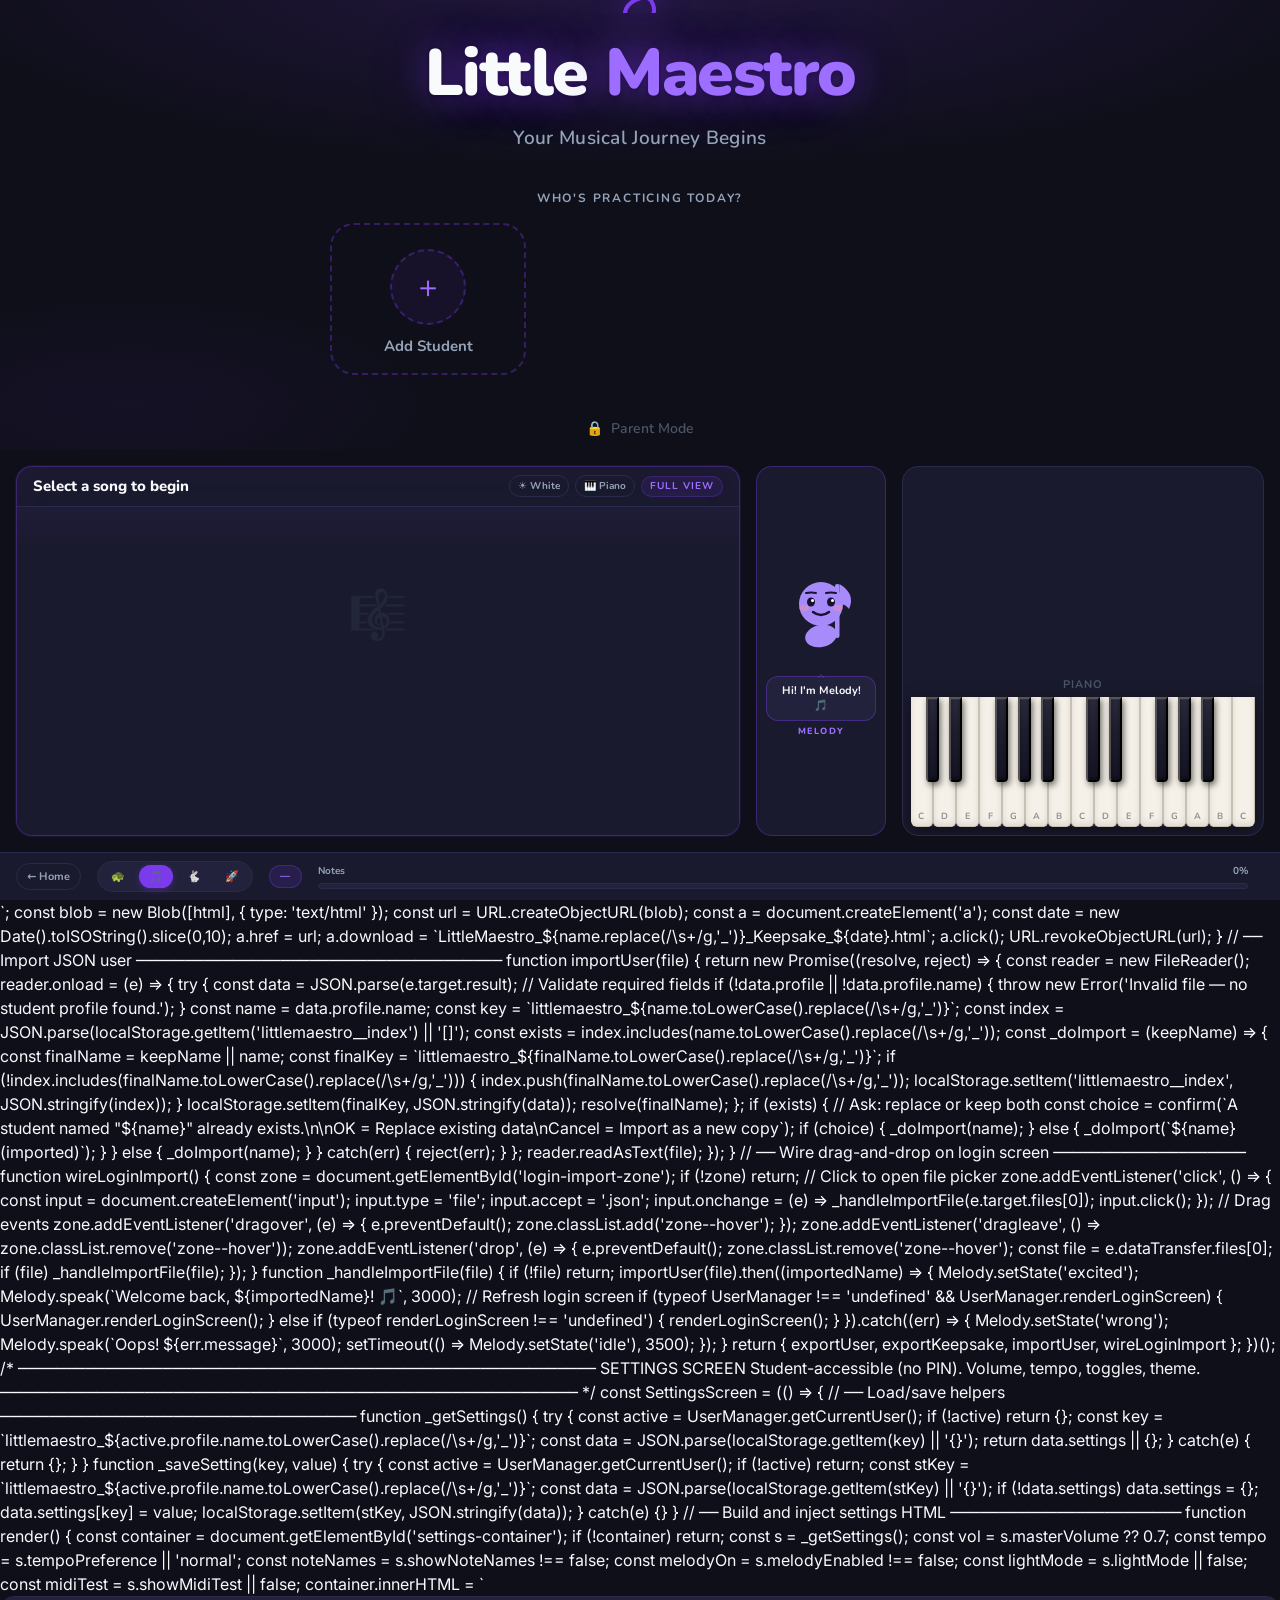
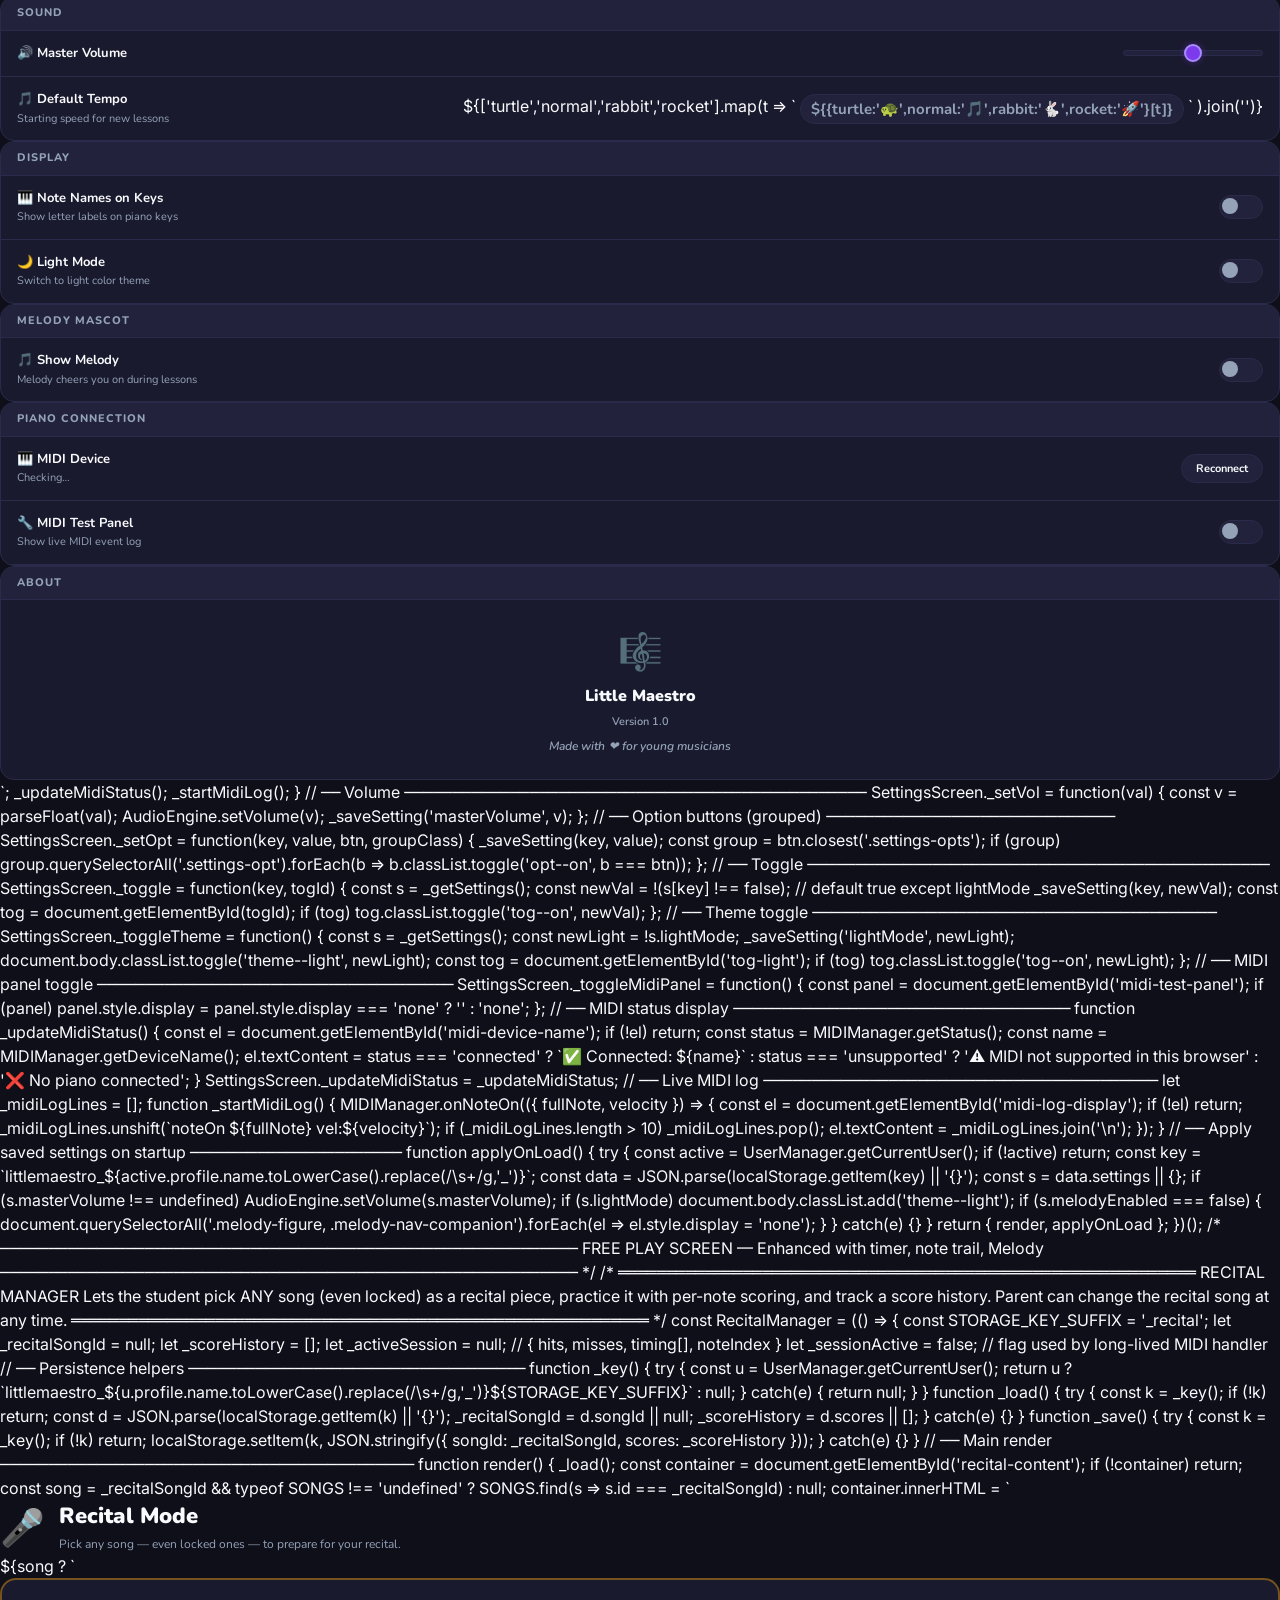
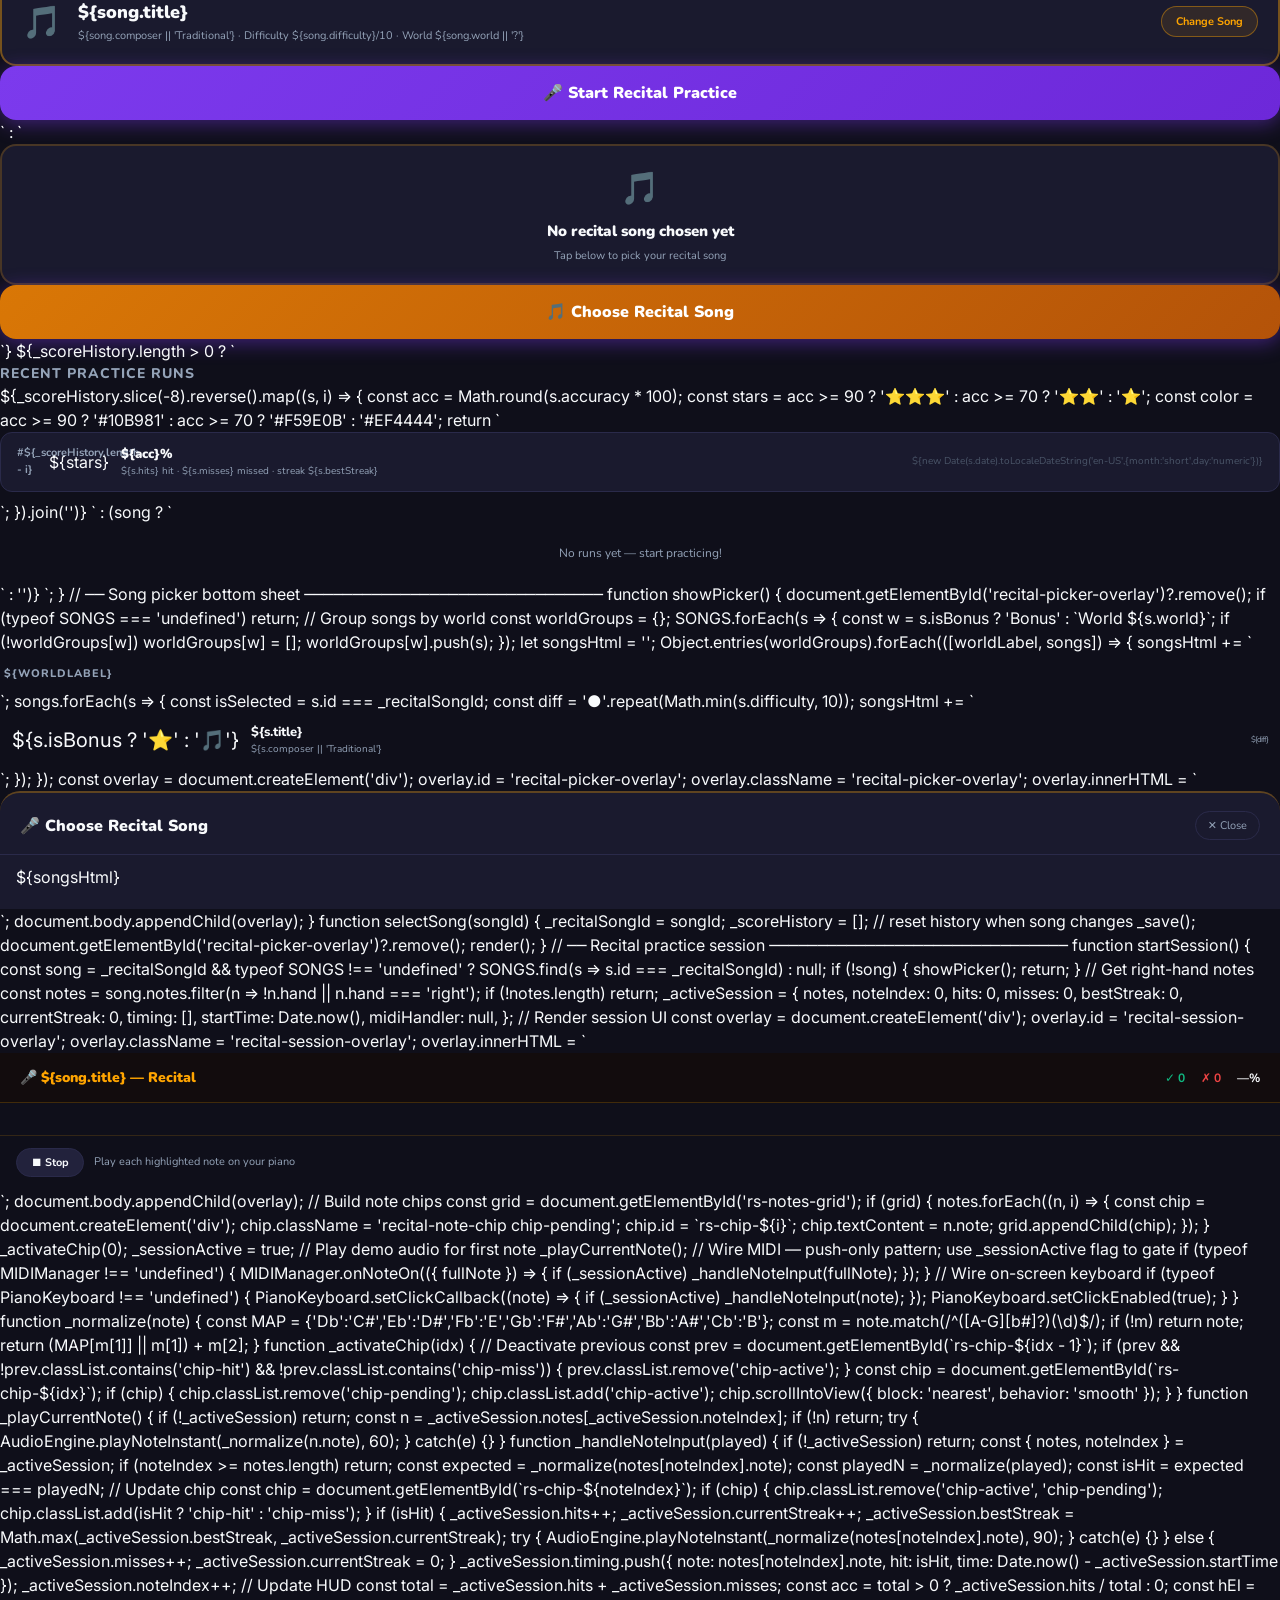
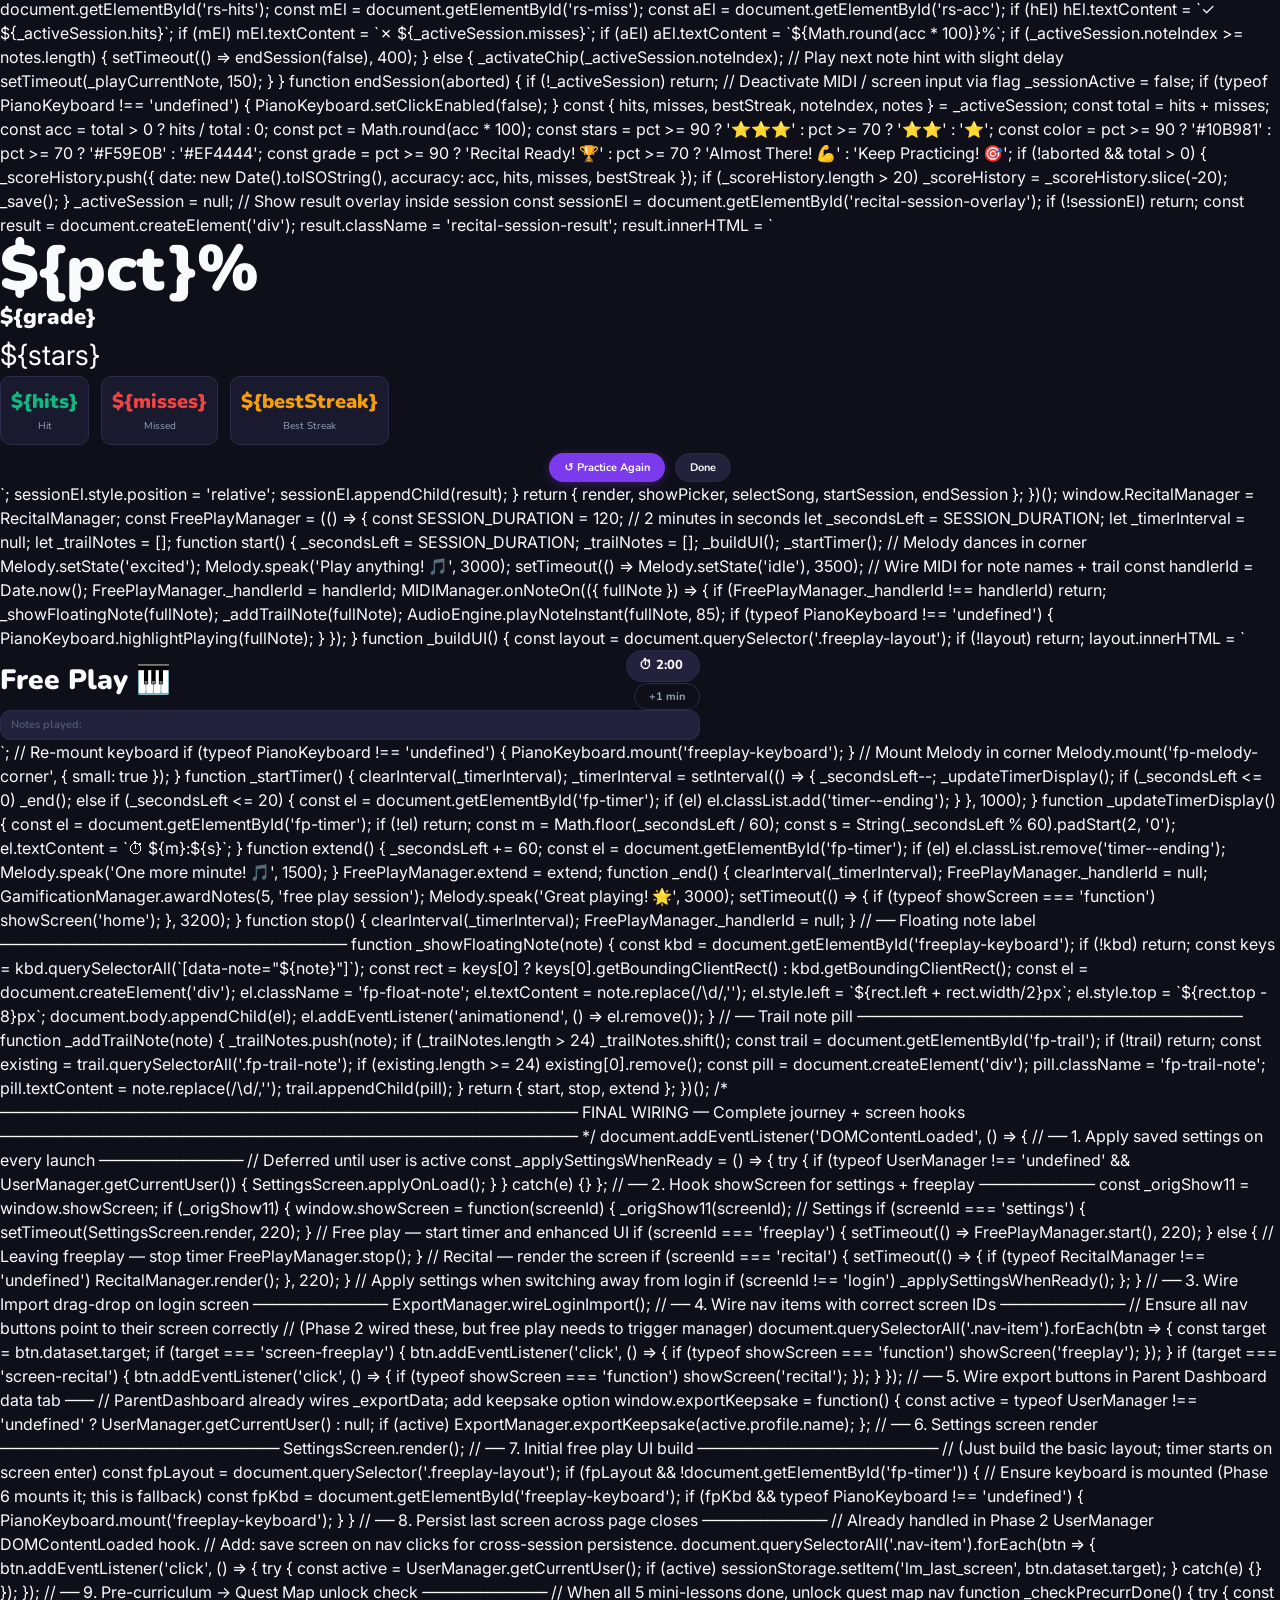
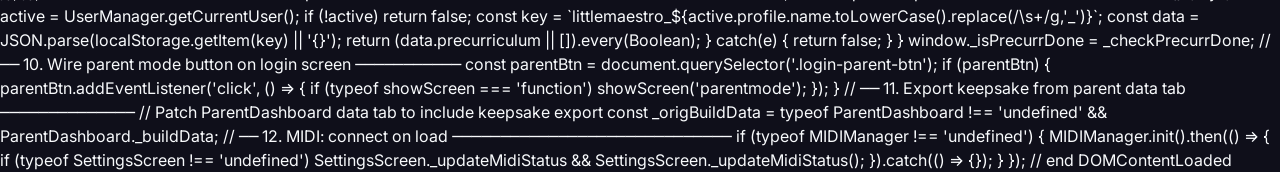
==== Little Maestro App.html @ 479bfc3f "Initial commit: original Little Maestro app" ====
<!DOCTYPE html>
<html lang="en">
<head>
  <meta charset="UTF-8" />
  <meta name="viewport" content="width=device-width, initial-scale=1.0" />
  <title>Little Maestro 🎹</title>

  <!-- PWA -->
  <link rel="manifest" href="_assets/manifest.json" />
  <meta name="theme-color" content="#8B5CF6" />
  <meta name="apple-mobile-web-app-capable" content="yes" />
  <meta name="apple-mobile-web-app-status-bar-style" content="black-translucent" />
  <meta name="apple-mobile-web-app-title" content="Little Maestro" />
  <link rel="apple-touch-icon" href="_assets/icon-192.svg" />

  <!-- Google Fonts: Nunito (headings/display) + Inter (body) -->
  <link rel="preconnect" href="https://fonts.googleapis.com">
  <link rel="preconnect" href="https://fonts.gstatic.com" crossorigin>
  <link href="https://fonts.googleapis.com/css2?family=Nunito:wght@400;600;700;800;900&family=Inter:wght@400;500;600&display=swap" rel="stylesheet">

  <style>
    /* ================================================================
       LITTLE MAESTRO — DESIGN SYSTEM
       Phase 2: Visual Foundation
       ================================================================ */


    /* ----------------------------------------------------------------
       1. CSS CUSTOM PROPERTIES
       ---------------------------------------------------------------- */
    :root {
      /* — Color Palette — */
      --color-bg:             #0F0F1A;
      --color-surface:        #1A1A2E;
      --color-surface-2:      #22223C;
      --color-border:         #2A2A4A;
      --color-border-soft:    #1E1E38;

      --color-purple:         #7C3AED;
      --color-purple-light:   #9D6EFF;
      --color-purple-dark:    #5B21B6;
      --color-purple-glow:    rgba(124, 58, 237, 0.35);
      --color-purple-subtle:  rgba(124, 58, 237, 0.12);

      --color-gold:           #F59E0B;
      --color-gold-light:     #FBBF24;
      --color-gold-glow:      rgba(245, 158, 11, 0.35);
      --color-gold-subtle:    rgba(245, 158, 11, 0.12);

      --color-green:          #10B981;
      --color-green-light:    #34D399;
      --color-green-glow:     rgba(16, 185, 129, 0.35);
      --color-green-subtle:   rgba(16, 185, 129, 0.12);

      --color-red:            #EF4444;
      --color-red-glow:       rgba(239, 68, 68, 0.30);
      --color-red-subtle:     rgba(239, 68, 68, 0.10);

      --color-text:           #F8FAFC;
      --color-text-muted:     #94A3B8;
      --color-text-dim:       #4A5568;

      /* Per-user accent — overridden via inline style on .app-shell */
      --color-user-accent:    #7C3AED;
      --color-user-glow:      rgba(124, 58, 237, 0.35);

      /* — Piano Key Colors — */
      --key-white:            #F5F0E8;
      --key-black:            #1A1A1A;
      --key-lit:              #7C3AED;
      --key-next:             #F59E0B;
      --key-correct:          #10B981;
      --key-wrong:            #EF4444;

      /* — Spacing — */
      --space-xs:  4px;
      --space-sm:  8px;
      --space-md:  16px;
      --space-lg:  24px;
      --space-xl:  48px;

      /* — Typography — */
      --font-heading: 'Nunito', 'Arial Rounded MT Bold', system-ui, sans-serif;
      --font-body:    'Inter', 'Helvetica Neue', system-ui, sans-serif;

      /* — Border Radius — */
      --radius-xs:   6px;
      --radius-sm:   12px;
      --radius-md:   16px;
      --radius-lg:   24px;
      --radius-xl:   32px;
      --radius-full: 9999px;

      /* — Transitions — */
      --t-micro:       150ms ease-out;
      --t-standard:    300ms ease-out;
      --t-celebration: 600ms ease-out;

      /* — Layout — */
      --header-h:  64px;
      --nav-h:     68px;
    }


    /* ----------------------------------------------------------------
       2. RESET + BASE STYLES
       ---------------------------------------------------------------- */
    *, *::before, *::after {
      box-sizing: border-box;
      margin: 0;
      padding: 0;
    }

    html {
      height: 100%;
      font-size: 16px;
    }

    body {
      height: 100%;
      width: 100%;
      overflow: hidden;
      background-color: var(--color-bg);
      color: var(--color-text);
      font-family: var(--font-body);
      font-size: 16px;
      line-height: 1.5;
      -webkit-font-smoothing: antialiased;
      -moz-osx-font-smoothing: grayscale;
    }

    /* Minimal custom scrollbar */
    ::-webkit-scrollbar { width: 5px; height: 5px; }
    ::-webkit-scrollbar-track { background: transparent; }
    ::-webkit-scrollbar-thumb {
      background: var(--color-border);
      border-radius: var(--radius-full);
    }
    ::-webkit-scrollbar-thumb:hover { background: var(--color-purple); }


    /* ----------------------------------------------------------------
       3. TYPOGRAPHY HELPERS
       ---------------------------------------------------------------- */
    .t-heading {
      font-family: var(--font-heading);
      font-weight: 800;
      line-height: 1.2;
    }
    .t-label {
      font-family: var(--font-heading);
      font-weight: 700;
      font-size: 13px;
      text-transform: uppercase;
      letter-spacing: 1.4px;
      color: var(--color-text-muted);
    }
    .t-muted { color: var(--color-text-muted); }


    /* ----------------------------------------------------------------
       4. SURFACE / CARD COMPONENTS
       ---------------------------------------------------------------- */
    .card {
      background: var(--color-surface);
      border: 1px solid var(--color-border);
      border-radius: var(--radius-md);
      padding: var(--space-lg);
      transition:
        border-color var(--t-standard),
        box-shadow var(--t-standard);
    }
    .card:hover {
      border-color: var(--color-purple);
      box-shadow: 0 0 0 1px var(--color-purple), 0 8px 32px rgba(0,0,0,0.4);
    }

    .surface-2 { background: var(--color-surface-2); }

    .divider {
      height: 1px;
      background: var(--color-border);
      border: none;
      margin: var(--space-lg) 0;
    }


    /* ----------------------------------------------------------------
       5. BUTTON COMPONENTS
       ---------------------------------------------------------------- */
    .btn {
      display: inline-flex;
      align-items: center;
      justify-content: center;
      gap: var(--space-sm);
      font-family: var(--font-heading);
      font-weight: 700;
      font-size: 16px;
      line-height: 1;
      border: none;
      border-radius: var(--radius-full);
      cursor: pointer;
      padding: 13px 28px;
      text-decoration: none;
      white-space: nowrap;
      user-select: none;
      position: relative;
      overflow: hidden;
      transition:
        transform var(--t-micro),
        box-shadow var(--t-standard),
        background var(--t-micro),
        color var(--t-micro),
        border-color var(--t-micro);
    }
    .btn:active { transform: scale(0.97) translateY(1px); }
    .btn:focus-visible {
      outline: 2px solid var(--color-purple-light);
      outline-offset: 3px;
    }

    /* Primary — purple fill */
    .btn-primary {
      background: var(--color-purple);
      color: #fff;
      box-shadow: 0 4px 16px var(--color-purple-glow);
    }
    .btn-primary:hover {
      background: var(--color-purple-light);
      box-shadow: 0 6px 24px var(--color-purple-glow);
      transform: translateY(-1px);
    }

    /* Secondary — dark surface with border */
    .btn-secondary {
      background: var(--color-surface-2);
      color: var(--color-text);
      border: 1px solid var(--color-border);
    }
    .btn-secondary:hover {
      border-color: var(--color-purple);
      background: var(--color-purple-subtle);
      transform: translateY(-1px);
    }

    /* Ghost — transparent */
    .btn-ghost {
      background: transparent;
      color: var(--color-text-muted);
    }
    .btn-ghost:hover {
      color: var(--color-text);
      background: rgba(255,255,255,0.05);
    }

    /* Gold — achievement / next-step */
    .btn-gold {
      background: var(--color-gold);
      color: #1A1005;
      box-shadow: 0 4px 16px var(--color-gold-glow);
      font-size: 17px;
    }
    .btn-gold:hover {
      background: var(--color-gold-light);
      box-shadow: 0 6px 24px var(--color-gold-glow);
      transform: translateY(-1px);
    }

    /* Green — success / confirm */
    .btn-green {
      background: var(--color-green);
      color: #062B1E;
      box-shadow: 0 4px 16px var(--color-green-glow);
    }
    .btn-green:hover {
      background: var(--color-green-light);
      box-shadow: 0 6px 24px var(--color-green-glow);
      transform: translateY(-1px);
    }

    /* Size variants */
    .btn-xl  { font-size: 19px; padding: 18px 40px; }
    .btn-lg  { font-size: 17px; padding: 15px 34px; }
    .btn-sm  { font-size: 13px; padding: 8px 18px; }
    .btn-xs  { font-size: 12px; padding: 5px 12px; }
    .btn-icon { padding: 10px; border-radius: var(--radius-sm); }


    /* ----------------------------------------------------------------
       6. BADGE / TAG
       ---------------------------------------------------------------- */
    .badge {
      display: inline-flex;
      align-items: center;
      gap: 4px;
      padding: 3px 10px;
      border-radius: var(--radius-full);
      font-family: var(--font-heading);
      font-weight: 700;
      font-size: 12px;
    }
    .badge-purple {
      background: var(--color-purple-subtle);
      color: var(--color-purple-light);
      border: 1px solid rgba(124,58,237,0.25);
    }
    .badge-gold {
      background: var(--color-gold-subtle);
      color: var(--color-gold);
      border: 1px solid rgba(245,158,11,0.25);
    }
    .badge-green {
      background: var(--color-green-subtle);
      color: var(--color-green);
      border: 1px solid rgba(16,185,129,0.25);
    }
    .badge-red {
      background: var(--color-red-subtle);
      color: var(--color-red);
      border: 1px solid rgba(239,68,68,0.2);
    }


    /* ----------------------------------------------------------------
       7. PROGRESS BAR
       ---------------------------------------------------------------- */
    .progress-bar {
      height: 8px;
      background: var(--color-border);
      border-radius: var(--radius-full);
      overflow: hidden;
    }
    .progress-bar-fill {
      height: 100%;
      background: linear-gradient(90deg, var(--color-purple), var(--color-purple-light));
      border-radius: var(--radius-full);
      transition: width var(--t-standard);
    }
    .progress-bar-gold .progress-bar-fill {
      background: linear-gradient(90deg, var(--color-gold), var(--color-gold-light));
    }


    /* ----------------------------------------------------------------
       8. STAR RATING
       ---------------------------------------------------------------- */
    .stars {
      display: flex;
      gap: 3px;
      font-size: 18px;
      line-height: 1;
    }
    .star-filled { color: var(--color-gold); }
    .star-empty  { color: var(--color-border); }


    /* ----------------------------------------------------------------
       9. ANIMATION KEYFRAMES
       ---------------------------------------------------------------- */

    /* Pulse — gentle scale pulse for next-note highlight (gold) */
    @keyframes pulse {
      0%, 100% { transform: scale(1);    opacity: 1; }
      50%       { transform: scale(1.07); opacity: 0.85; }
    }
    .anim-pulse { animation: pulse 1.6s ease-in-out infinite; }

    /* Bounce — key press / correct response */
    @keyframes bounce {
      0%   { transform: scale(1)    translateY(0); }
      30%  { transform: scale(0.96) translateY(2px); }
      60%  { transform: scale(1.05) translateY(-4px); }
      80%  { transform: scale(0.99) translateY(1px); }
      100% { transform: scale(1)    translateY(0); }
    }
    .anim-bounce { animation: bounce 350ms ease-out forwards; }

    /* Flash Green — correct note */
    @keyframes flash-green {
      0%   {
        background-color: inherit;
        box-shadow: none;
        transform: scale(1);
      }
      20%  {
        background-color: var(--color-green);
        box-shadow: 0 0 18px var(--color-green-glow), 0 0 36px var(--color-green-glow);
        transform: scale(1.09);
      }
      100% {
        background-color: inherit;
        box-shadow: none;
        transform: scale(1);
      }
    }
    .anim-flash-green { animation: flash-green 500ms ease-out forwards; }

    /* Flash Red — wrong note (brief, soft — never harsh) */
    @keyframes flash-red {
      0%   { background-color: inherit; box-shadow: none; }
      20%  {
        background-color: rgba(239, 68, 68, 0.55);
        box-shadow: 0 0 12px var(--color-red-glow);
      }
      100% { background-color: inherit; box-shadow: none; }
    }
    .anim-flash-red { animation: flash-red 420ms ease-out forwards; }

    /* Confetti — CSS-only celebration burst */
    @keyframes confetti-fall {
      0%   { transform: translateY(-24px) rotate(0deg)   scale(1);   opacity: 1; }
      80%  { opacity: 1; }
      100% { transform: translateY(110vh) rotate(780deg) scale(0.4); opacity: 0; }
    }
    @keyframes confetti-sway {
      0%, 100% { margin-left: 0; }
      25%       { margin-left:  50px; }
      75%       { margin-left: -50px; }
    }
    .confetti-piece {
      position: fixed;
      top: -24px;
      width: 10px;
      height: 10px;
      border-radius: 3px;
      pointer-events: none;
      z-index: 9999;
      animation:
        confetti-fall var(--fall-dur, 1.4s) ease-in var(--fall-delay, 0s) forwards,
        confetti-sway var(--sway-dur, 0.9s) ease-in-out var(--fall-delay, 0s) infinite;
    }

    /* Float — Melody mascot gentle idle bob */
    @keyframes float {
      0%, 100% { transform: translateY(0px) rotate(-1.5deg); }
      50%       { transform: translateY(-14px) rotate(1.5deg); }
    }
    .anim-float { animation: float 3.2s ease-in-out infinite; }

    /* Spin — Melody celebrating */
    @keyframes spin {
      0%   { transform: rotate(0deg)   scale(1); }
      30%  { transform: rotate(200deg) scale(1.18); }
      70%  { transform: rotate(540deg) scale(1.18); }
      100% { transform: rotate(720deg) scale(1); }
    }
    .anim-spin { animation: spin 650ms ease-in-out forwards; }

    /* Fade In — screen / element entrance */
    @keyframes fade-in {
      from { opacity: 0; transform: translateY(10px); }
      to   { opacity: 1; transform: translateY(0); }
    }
    .anim-fade-in { animation: fade-in 320ms ease-out forwards; }

    /* Pop — button / reward emphasis */
    @keyframes pop {
      0%   { transform: scale(1); }
      40%  { transform: scale(1.15); }
      100% { transform: scale(1); }
    }
    .anim-pop { animation: pop 250ms ease-out forwards; }

    /* Shimmer — loading skeleton */
    @keyframes shimmer {
      0%   { background-position: -600px 0; }
      100% { background-position:  600px 0; }
    }
    .shimmer {
      background: linear-gradient(
        90deg,
        var(--color-surface)   25%,
        var(--color-surface-2) 50%,
        var(--color-surface)   75%
      );
      background-size: 1200px 100%;
      animation: shimmer 1.8s infinite;
    }

    /* Glow pulse — for accent highlights */
    @keyframes glow-pulse {
      0%, 100% { box-shadow: 0 0 8px  var(--color-purple-glow); }
      50%       { box-shadow: 0 0 24px var(--color-purple-glow), 0 0 48px var(--color-purple-glow); }
    }
    .anim-glow { animation: glow-pulse 2s ease-in-out infinite; }


    /* ----------------------------------------------------------------
       10. APP LAYOUT SCAFFOLDING
       ---------------------------------------------------------------- */
    #app {
      width: 100%;
      height: 100%;
      display: flex;
      flex-direction: column;
      position: relative;
      overflow: hidden;
    }

    /* Screen base — all screens use flex column */
    .screen {
      flex: 1;
      overflow: hidden;
      display: none;
      flex-direction: column;
      min-height: 0;
    }
    .screen.active { display: flex; }

    /* General scrollable content area between header+nav */
    .screen-content {
      flex: 1;
      overflow-y: auto;
      overflow-x: hidden;
      padding: var(--space-lg);
      min-height: 0;
    }


    /* ----------------------------------------------------------------
       11. GLOBAL HEADER
       ---------------------------------------------------------------- */
    #global-header {
      height: var(--header-h);
      flex-shrink: 0;
      background: var(--color-surface);
      border-bottom: 1px solid var(--color-border);
      display: flex;
      align-items: center;
      justify-content: space-between;
      padding: 0 var(--space-lg);
      z-index: 100;
    }

    /* Left — compact logo */
    .hdr-logo {
      display: flex;
      align-items: center;
      gap: var(--space-sm);
      text-decoration: none;
    }
    .hdr-logo-icon { font-size: 22px; }
    .hdr-logo-text {
      font-family: var(--font-heading);
      font-weight: 800;
      font-size: 17px;
      color: var(--color-purple-light);
      letter-spacing: -0.3px;
    }

    /* Center — student identity */
    .hdr-student {
      display: flex;
      align-items: center;
      gap: var(--space-sm);
      position: absolute;
      left: 50%;
      transform: translateX(-50%);
    }
    .hdr-avatar {
      width: 34px;
      height: 34px;
      border-radius: var(--radius-full);
      background: var(--color-surface-2);
      border: 2.5px solid var(--color-user-accent);
      display: flex;
      align-items: center;
      justify-content: center;
      font-size: 17px;
      flex-shrink: 0;
    }
    .hdr-student-name {
      font-family: var(--font-heading);
      font-weight: 700;
      font-size: 16px;
      color: var(--color-text);
    }

    /* Right — stats + lock */
    .hdr-right {
      display: flex;
      align-items: center;
      gap: var(--space-md);
    }
    .hdr-stat {
      display: flex;
      align-items: center;
      gap: 5px;
      font-family: var(--font-heading);
      font-weight: 800;
      font-size: 15px;
    }
    .hdr-stat.streak { color: #FF9500; }
    .hdr-stat.notes  { color: var(--color-purple-light); }

    .hdr-lock-btn {
      background: none;
      border: 1px solid var(--color-border);
      border-radius: var(--radius-xs);
      color: var(--color-text-muted);
      cursor: pointer;
      padding: 6px 10px;
      font-size: 15px;
      line-height: 1;
      transition: border-color var(--t-micro), color var(--t-micro), background var(--t-micro);
    }
    .hdr-lock-btn:hover {
      border-color: var(--color-purple);
      color: var(--color-purple-light);
      background: var(--color-purple-subtle);
    }


    /* ----------------------------------------------------------------
       12. BOTTOM NAVIGATION
       ---------------------------------------------------------------- */
    #bottom-nav {
      height: var(--nav-h);
      flex-shrink: 0;
      background: var(--color-surface);
      border-top: 1px solid var(--color-border);
      display: flex;
      align-items: center;
      justify-content: space-around;
      padding: 6px var(--space-xl);
      z-index: 100;
    }

    .nav-item {
      display: flex;
      flex-direction: column;
      align-items: center;
      gap: 3px;
      padding: 7px 18px;
      border-radius: var(--radius-md);
      cursor: pointer;
      background: none;
      border: none;
      min-width: 70px;
      transition: background var(--t-micro);
    }
    .nav-icon {
      font-size: 22px;
      line-height: 1;
      transition: transform var(--t-micro);
    }
    .nav-label {
      font-family: var(--font-heading);
      font-weight: 700;
      font-size: 11px;
      color: var(--color-text-muted);
      transition: color var(--t-micro);
    }

    /* Active nav state */
    .nav-item.active {
      background: rgba(124, 58, 237, 0.14);
    }
    .nav-item.active .nav-label {
      color: var(--color-purple-light);
    }
    .nav-item.active .nav-icon {
      transform: scale(1.12);
    }
    .nav-item:not(.active):hover {
      background: rgba(255,255,255,0.04);
    }
    .nav-item:not(.active):hover .nav-label {
      color: var(--color-text);
    }


    /* ----------------------------------------------------------------
       13. HEADER + NAV VISIBILITY
       Phase 2: Hidden; JS will show when student is selected.
       ---------------------------------------------------------------- */
    #global-header { display: none; }
    #bottom-nav    { display: none; }


    /* ----------------------------------------------------------------
       14. LOGIN SCREEN
       ---------------------------------------------------------------- */
    #screen-login {
      display: flex;          /* Visible at Phase 2 */
      flex-direction: column;
      background:
        radial-gradient(ellipse 80% 60% at 50% -5%, rgba(124, 58, 237, 0.18) 0%, transparent 70%),
        radial-gradient(ellipse 40% 40% at 10% 90%, rgba(124, 58, 237, 0.06) 0%, transparent 60%),
        var(--color-bg);
      overflow-y: auto;
    }

    .login-wrap {
      display: flex;
      flex-direction: column;
      align-items: center;
      justify-content: center;
      min-height: 100%;
      padding: var(--space-xl) var(--space-lg);
      gap: 36px;
      animation: fade-in 400ms ease-out;
    }

    /* — Hero block — */
    .login-hero {
      display: flex;
      flex-direction: column;
      align-items: center;
      gap: var(--space-md);
      text-align: center;
    }

    /* Treble clef SVG container */
    .clef-wrap {
      margin-bottom: 4px;
      filter:
        drop-shadow(0 0 16px rgba(124, 58, 237, 0.80))
        drop-shadow(0 0 48px rgba(124, 58, 237, 0.35));
      animation: float 3.5s ease-in-out infinite;
    }

    /* App title */
    .login-title {
      font-family: var(--font-heading);
      font-weight: 900;
      font-size: clamp(42px, 6vw, 66px);
      letter-spacing: -1.5px;
      line-height: 1.05;
      color: var(--color-text);
      text-shadow:
        0 0 32px rgba(124, 58, 237, 0.55),
        0 0 64px rgba(124, 58, 237, 0.25),
        0 2px 6px rgba(0, 0, 0, 0.6);
    }
    .login-title .accent { color: var(--color-purple-light); }

    .login-subtitle {
      font-family: var(--font-heading);
      font-weight: 600;
      font-size: clamp(15px, 2vw, 19px);
      color: var(--color-text-muted);
      letter-spacing: 0.3px;
    }

    /* — Student selector section — */
    .login-students {
      width: 100%;
      max-width: 620px;
      display: flex;
      flex-direction: column;
      align-items: center;
      gap: var(--space-md);
    }

    .login-students-label {
      font-family: var(--font-heading);
      font-weight: 700;
      font-size: 12px;
      text-transform: uppercase;
      letter-spacing: 1.8px;
      color: var(--color-text-muted);
    }

    /* Avatar grid: 3 columns */
    .avatar-grid {
      display: grid;
      grid-template-columns: repeat(3, 1fr);
      gap: var(--space-md);
      width: 100%;
    }

    /* Base avatar card */
    .avatar-card {
      display: flex;
      flex-direction: column;
      align-items: center;
      gap: 10px;
      padding: var(--space-lg) var(--space-md) var(--space-md);
      background: var(--color-surface);
      border: 2px solid var(--color-border);
      border-radius: var(--radius-lg);
      cursor: pointer;
      position: relative;
      overflow: hidden;
      transition:
        transform var(--t-standard),
        border-color var(--t-standard),
        box-shadow var(--t-standard);
      text-align: center;
    }

    /* Radial shimmer on hover */
    .avatar-card::before {
      content: '';
      position: absolute;
      inset: 0;
      background: radial-gradient(ellipse 80% 60% at 50% 0%, var(--card-glow, rgba(124,58,237,0.1)) 0%, transparent 70%);
      opacity: 0;
      transition: opacity var(--t-standard);
      pointer-events: none;
    }

    .avatar-card:hover {
      transform: translateY(-5px) scale(1.025);
      border-color: var(--card-color, var(--color-purple));
      box-shadow:
        0 16px 40px rgba(0,0,0,0.4),
        0 0 0 1px var(--card-color, var(--color-purple)),
        0 0 24px var(--card-glow, var(--color-purple-glow));
    }
    .avatar-card:hover::before { opacity: 1; }
    .avatar-card:active { transform: translateY(-1px) scale(0.99); }

    /* Avatar circle */
    .ava-circle {
      width: 76px;
      height: 76px;
      border-radius: var(--radius-full);
      background: var(--color-surface-2);
      border: 3px solid var(--card-color, var(--color-border));
      display: flex;
      align-items: center;
      justify-content: center;
      font-size: 34px;
      flex-shrink: 0;
      transition: box-shadow var(--t-standard), border-color var(--t-standard);
    }
    .avatar-card:hover .ava-circle {
      box-shadow: 0 0 0 5px var(--card-glow, var(--color-purple-glow));
    }

    .ava-name {
      font-family: var(--font-heading);
      font-weight: 800;
      font-size: 17px;
      color: var(--color-text);
      line-height: 1;
    }
    .ava-progress {
      font-family: var(--font-body);
      font-size: 12px;
      color: var(--color-text-muted);
      line-height: 1;
    }

    /* Color accent bar — bottom of card */
    .ava-accent-bar {
      position: absolute;
      bottom: 0;
      left: 0;
      right: 0;
      height: 4px;
      background: var(--card-color, var(--color-purple));
      border-radius: 0 0 calc(var(--radius-lg) - 2px) calc(var(--radius-lg) - 2px);
      opacity: 0.5;
      transition: opacity var(--t-standard);
    }
    .avatar-card:hover .ava-accent-bar { opacity: 1; }

    /* ★ Small star indicators on card */
    .ava-stars {
      display: flex;
      gap: 2px;
      font-size: 11px;
    }
    .ava-stars .s-on  { color: var(--color-gold); }
    .ava-stars .s-off { color: var(--color-border); }

    /* — Add Student card — */
    .avatar-card.add-card {
      border: 2px dashed rgba(124, 58, 237, 0.35);
      background: transparent;
      --card-glow: rgba(124,58,237,0.15);
    }
    .avatar-card.add-card:hover {
      border-style: solid;
      border-color: var(--color-purple);
    }

    .add-circle {
      width: 76px;
      height: 76px;
      border-radius: var(--radius-full);
      background: rgba(124, 58, 237, 0.08);
      border: 2px dashed rgba(124, 58, 237, 0.35);
      display: flex;
      align-items: center;
      justify-content: center;
      font-size: 30px;
      color: var(--color-purple-light);
      transition: background var(--t-standard), border-color var(--t-standard);
    }
    .avatar-card.add-card:hover .add-circle {
      background: rgba(124, 58, 237, 0.15);
      border-color: var(--color-purple);
    }

    .add-label {
      font-family: var(--font-heading);
      font-weight: 700;
      font-size: 15px;
      color: var(--color-text-muted);
      transition: color var(--t-micro);
    }
    .avatar-card.add-card:hover .add-label {
      color: var(--color-purple-light);
    }

    /* — Parent mode link — */
    .login-parent-btn {
      display: flex;
      align-items: center;
      gap: var(--space-xs);
      padding: var(--space-sm) var(--space-md);
      border-radius: var(--radius-sm);
      background: none;
      border: none;
      font-family: var(--font-heading);
      font-weight: 600;
      font-size: 14px;
      color: var(--color-text-dim);
      cursor: pointer;
      transition: color var(--t-micro), background var(--t-micro);
    }
    .login-parent-btn:hover {
      color: var(--color-text-muted);
      background: rgba(255,255,255,0.04);
    }


    /* ----------------------------------------------------------------
       15. PLACEHOLDER SCREEN STYLES
       (Phases 6–11 will replace with real content)
       ---------------------------------------------------------------- */
    .placeholder-fill {
      flex: 1;
      display: flex;
      align-items: center;
      justify-content: center;
      flex-direction: column;
      gap: var(--space-lg);
      padding: var(--space-xl);
    }
    .ph-icon  { font-size: 68px; opacity: 0.25; line-height: 1; }
    .ph-title {
      font-family: var(--font-heading);
      font-weight: 800;
      font-size: 26px;
      color: var(--color-text-muted);
    }
    .ph-desc  {
      font-size: 14px;
      color: var(--color-text-dim);
      text-align: center;
      max-width: 340px;
    }
    .ph-badge {
      background: var(--color-surface);
      border: 1px solid var(--color-border);
      border-radius: var(--radius-sm);
      padding: 6px 14px;
      font-family: var(--font-heading);
      font-size: 12px;
      font-weight: 700;
      color: var(--color-text-dim);
      letter-spacing: 0.5px;
    }

    /* Lesson screen — 3-column layout (overridden in Phase 7 CSS below) */
    /* #screen-lesson .screen-content — see Phase 7 section */
    .lesson-panel-ph {
      background: var(--color-surface);
      border: 1px solid var(--color-border);
      border-radius: var(--radius-md);
      display: flex;
      flex-direction: column;
      align-items: center;
      justify-content: center;
      gap: var(--space-md);
      min-height: 280px;
      color: var(--color-text-dim);
      font-family: var(--font-heading);
      font-weight: 700;
      font-size: 13px;
      text-align: center;
      padding: var(--space-lg);
    }
    .lesson-panel-ph .ph-icon { font-size: 44px; }


    /* ================================================================
       PHASE 4 — MIDI STATUS PILL + MODAL + TEST PANEL
       ================================================================ */

    /* Connection status pill */
    .midi-pill {
      display: inline-flex;
      align-items: center;
      gap: 5px;
      padding: 5px 12px;
      border-radius: var(--radius-full);
      font-family: var(--font-heading);
      font-weight: 700;
      font-size: 12px;
      white-space: nowrap;
      border: 1px solid transparent;
      cursor: pointer;
      transition:
        background var(--t-micro),
        border-color var(--t-micro),
        color var(--t-micro),
        box-shadow var(--t-micro);
      user-select: none;
    }

    /* Connected — green */
    .midi-pill--connected {
      background: var(--color-green-subtle);
      color: var(--color-green);
      border-color: rgba(16, 185, 129, 0.25);
      cursor: default;
    }
    .midi-pill--connected:hover {
      box-shadow: 0 0 0 2px var(--color-green-glow);
    }

    /* Disconnected — amber */
    .midi-pill--disconnected {
      background: rgba(245, 158, 11, 0.10);
      color: var(--color-gold);
      border-color: rgba(245, 158, 11, 0.25);
    }
    .midi-pill--disconnected:hover {
      background: rgba(245, 158, 11, 0.18);
      box-shadow: 0 0 0 2px var(--color-gold-glow);
    }

    /* Unsupported — blue info */
    .midi-pill--info {
      background: rgba(14, 165, 233, 0.10);
      color: #38BDF8;
      border-color: rgba(14, 165, 233, 0.25);
    }
    .midi-pill--info:hover {
      background: rgba(14, 165, 233, 0.18);
    }

    /* Permission denied — red-ish */
    .midi-pill--warn {
      background: var(--color-red-subtle);
      color: var(--color-red);
      border-color: rgba(239, 68, 68, 0.2);
    }
    .midi-pill--warn:hover {
      background: rgba(239, 68, 68, 0.15);
    }

    /* ── Connection modal overlay ── */
    .midi-modal-overlay {
      position: fixed;
      inset: 0;
      background: rgba(0, 0, 0, 0.72);
      backdrop-filter: blur(4px);
      z-index: 9000;
      display: flex;
      align-items: center;
      justify-content: center;
      padding: var(--space-lg);
      opacity: 0;
      pointer-events: none;
      transition: opacity var(--t-standard);
    }
    .midi-modal-overlay.midi-modal--visible {
      opacity: 1;
      pointer-events: all;
    }

    .midi-modal-card {
      background: var(--color-surface);
      border: 1px solid var(--color-border);
      border-radius: var(--radius-xl);
      padding: var(--space-xl) var(--space-xl);
      max-width: 520px;
      width: 100%;
      box-shadow: 0 24px 64px rgba(0,0,0,0.5), 0 0 0 1px rgba(124,58,237,0.15);
      transform: translateY(12px);
      transition: transform var(--t-standard);
      position: relative;
    }
    .midi-modal-overlay.midi-modal--visible .midi-modal-card {
      transform: translateY(0);
    }

    .midi-modal-header {
      display: flex;
      align-items: center;
      justify-content: space-between;
      margin-bottom: var(--space-lg);
    }
    .midi-modal-title {
      font-family: var(--font-heading);
      font-weight: 800;
      font-size: 22px;
      color: var(--color-text);
    }
    .midi-modal-close {
      background: none;
      border: 1px solid var(--color-border);
      border-radius: var(--radius-sm);
      color: var(--color-text-muted);
      cursor: pointer;
      width: 32px;
      height: 32px;
      display: flex;
      align-items: center;
      justify-content: center;
      font-size: 18px;
      line-height: 1;
      transition: border-color var(--t-micro), color var(--t-micro), background var(--t-micro);
      flex-shrink: 0;
    }
    .midi-modal-close:hover {
      border-color: var(--color-red);
      color: var(--color-red);
      background: var(--color-red-subtle);
    }

    .midi-modal-tab-row {
      display: flex;
      gap: var(--space-sm);
      margin-bottom: var(--space-lg);
    }
    .midi-tab-btn {
      padding: 7px 18px;
      border-radius: var(--radius-full);
      font-family: var(--font-heading);
      font-weight: 700;
      font-size: 13px;
      border: 1px solid var(--color-border);
      background: none;
      color: var(--color-text-muted);
      cursor: pointer;
      transition: all var(--t-micro);
    }
    .midi-tab-btn.active,
    .midi-tab-btn:hover {
      background: var(--color-purple-subtle);
      border-color: var(--color-purple);
      color: var(--color-purple-light);
    }

    .midi-modal-steps {
      display: flex;
      flex-direction: column;
      gap: 10px;
    }
    .midi-step {
      display: flex;
      gap: var(--space-md);
      align-items: flex-start;
    }
    .midi-step-num {
      width: 26px;
      height: 26px;
      border-radius: var(--radius-full);
      background: var(--color-purple-subtle);
      border: 1px solid rgba(124,58,237,0.3);
      color: var(--color-purple-light);
      font-family: var(--font-heading);
      font-weight: 800;
      font-size: 13px;
      display: flex;
      align-items: center;
      justify-content: center;
      flex-shrink: 0;
      margin-top: 1px;
    }
    .midi-step-text {
      font-family: var(--font-body);
      font-size: 14px;
      color: var(--color-text-muted);
      line-height: 1.5;
    }
    .midi-step-text strong {
      color: var(--color-text);
      font-weight: 600;
    }

    .midi-modal-note {
      margin-top: var(--space-lg);
      padding: var(--space-sm) var(--space-md);
      background: var(--color-surface-2);
      border-radius: var(--radius-sm);
      border-left: 3px solid var(--color-gold);
      font-size: 13px;
      color: var(--color-text-muted);
    }

    /* ── MIDI Test Panel ── */
    #midi-test-panel {
      position: fixed;
      bottom: calc(var(--nav-h) + 12px);
      right: 16px;
      width: 320px;
      background: var(--color-surface);
      border: 1px solid var(--color-border);
      border-radius: var(--radius-md);
      box-shadow: 0 8px 32px rgba(0,0,0,0.4);
      z-index: 800;
      overflow: hidden;
      display: none;           /* hidden by default */
      flex-direction: column;
    }
    #midi-test-panel.midi-test--visible {
      display: flex;
    }

    .midi-test-header {
      display: flex;
      align-items: center;
      justify-content: space-between;
      padding: 10px var(--space-md);
      border-bottom: 1px solid var(--color-border);
      background: var(--color-surface-2);
    }
    .midi-test-title {
      font-family: var(--font-heading);
      font-weight: 700;
      font-size: 13px;
      color: var(--color-text-muted);
      text-transform: uppercase;
      letter-spacing: 1px;
    }
    .midi-test-close-btn {
      background: none;
      border: none;
      color: var(--color-text-muted);
      cursor: pointer;
      font-size: 16px;
      line-height: 1;
      padding: 2px 4px;
      transition: color var(--t-micro);
    }
    .midi-test-close-btn:hover { color: var(--color-red); }

    #midi-test-log {
      padding: var(--space-sm) var(--space-md);
      display: flex;
      flex-direction: column;
      gap: 4px;
      min-height: 180px;
      max-height: 240px;
      overflow-y: auto;
      font-family: 'Courier New', 'Consolas', monospace;
      font-size: 12px;
    }
    .midi-log-entry {
      color: var(--color-green);
      padding: 2px 0;
      border-bottom: 1px solid rgba(255,255,255,0.03);
      white-space: nowrap;
    }
    .midi-log-entry:first-child {
      color: var(--color-text);   /* most recent event — brighter */
    }
    .midi-log-empty {
      color: var(--color-text-dim);
      font-style: italic;
      padding: var(--space-md) 0;
    }

    .midi-test-status-row {
      padding: 8px var(--space-md);
      border-top: 1px solid var(--color-border);
      display: flex;
      align-items: center;
      gap: var(--space-sm);
      font-family: var(--font-heading);
      font-size: 12px;
      font-weight: 700;
      color: var(--color-text-muted);
    }
    .midi-test-dot {
      width: 8px;
      height: 8px;
      border-radius: var(--radius-full);
      background: var(--color-border);
      flex-shrink: 0;
    }
    .midi-test-dot.dot-connected { background: var(--color-green); box-shadow: 0 0 6px var(--color-green-glow); }
    .midi-test-dot.dot-disconnected { background: var(--color-gold); }
    .midi-test-dot.dot-unsupported { background: #38BDF8; }

  
    /* ================================================================
       PHASE 5 — USER MANAGEMENT + LOGIN FLOW
       ================================================================ */

    /* ── Streak flame badge on avatar card ── */
    .ava-streak {
      display: inline-flex;
      align-items: center;
      gap: 3px;
      font-family: var(--font-heading);
      font-size: 12px;
      font-weight: 700;
      color: var(--color-gold);
      background: rgba(245,158,11,0.12);
      border: 1px solid rgba(245,158,11,0.25);
      border-radius: var(--radius-full);
      padding: 2px 8px;
    }

    /* ── Card loading state (after tap, before transition) ── */
    .avatar-card.card-loading {
      pointer-events: none;
      opacity: 0.6;
    }
    .avatar-card.card-loading .ava-circle::after {
      content: '';
      position: absolute;
      inset: 0;
      border-radius: var(--radius-full);
      border: 3px solid transparent;
      border-top-color: var(--card-color, var(--color-purple));
      animation: spin 0.7s linear infinite;
    }
    .avatar-card.card-loading .ava-circle {
      position: relative;
    }

    /* ── Delete button (top-right corner of card) ── */
    .ava-delete-btn {
      position: absolute;
      top: 8px;
      right: 8px;
      width: 26px;
      height: 26px;
      border-radius: var(--radius-full);
      background: rgba(239,68,68,0.08);
      border: 1px solid rgba(239,68,68,0.2);
      display: flex;
      align-items: center;
      justify-content: center;
      font-size: 13px;
      opacity: 0;
      transform: scale(0.7);
      transition: opacity var(--t-micro), transform var(--t-micro);
      cursor: pointer;
      z-index: 2;
    }
    .avatar-card:hover .ava-delete-btn {
      opacity: 1;
      transform: scale(1);
    }
    .ava-delete-btn:hover {
      background: rgba(239,68,68,0.2);
    }

    /* ── Inline Add-Student form ── */
    #add-student-form {
      width: 100%;
      max-width: 620px;
      background: var(--color-surface);
      border: 1px solid var(--color-border);
      border-radius: var(--radius-lg);
      padding: var(--space-lg);
      display: none;
      flex-direction: column;
      gap: var(--space-md);
      animation: fade-in 250ms ease-out;
    }
    #add-student-form.form--visible {
      display: flex;
    }

    .form-title {
      font-family: var(--font-heading);
      font-weight: 800;
      font-size: 18px;
      color: var(--color-text);
      margin: 0;
    }

    .form-label {
      font-family: var(--font-heading);
      font-weight: 700;
      font-size: 11px;
      text-transform: uppercase;
      letter-spacing: 1.4px;
      color: var(--color-text-muted);
      margin-bottom: 6px;
      display: block;
    }

    .form-name-input {
      width: 100%;
      background: var(--color-surface-2);
      border: 1.5px solid var(--color-border);
      border-radius: var(--radius-md);
      color: var(--color-text);
      font-family: var(--font-heading);
      font-size: 16px;
      font-weight: 600;
      padding: 10px 14px;
      outline: none;
      transition: border-color var(--t-micro), box-shadow var(--t-micro);
      box-sizing: border-box;
    }
    .form-name-input:focus {
      border-color: var(--color-purple);
      box-shadow: 0 0 0 3px rgba(124,58,237,0.18);
    }
    .form-name-input::placeholder { color: var(--color-text-dim); }

    /* Avatar picker — 4 per row of emoji buttons */
    .avatar-picker {
      display: grid;
      grid-template-columns: repeat(8, 1fr);
      gap: 8px;
    }
    .avatar-opt {
      aspect-ratio: 1;
      border-radius: var(--radius-md);
      background: var(--color-surface-2);
      border: 2px solid var(--color-border);
      display: flex;
      align-items: center;
      justify-content: center;
      font-size: 26px;
      cursor: pointer;
      transition:
        border-color var(--t-micro),
        background var(--t-micro),
        transform var(--t-micro);
    }
    .avatar-opt:hover {
      border-color: var(--color-purple-light);
      transform: scale(1.08);
    }
    .avatar-opt.selected {
      border-color: var(--color-purple);
      background: rgba(124,58,237,0.15);
      box-shadow: 0 0 0 3px rgba(124,58,237,0.22);
    }

    /* Color swatches — 6 circles */
    .color-swatch-grid {
      display: flex;
      gap: 10px;
      flex-wrap: wrap;
    }
    .color-swatch {
      width: 36px;
      height: 36px;
      border-radius: var(--radius-full);
      cursor: pointer;
      border: 3px solid transparent;
      transition:
        transform var(--t-micro),
        box-shadow var(--t-micro),
        border-color var(--t-micro);
      flex-shrink: 0;
    }
    .color-swatch:hover { transform: scale(1.12); }
    .color-swatch.selected {
      border-color: #fff;
      box-shadow: 0 0 0 3px rgba(255,255,255,0.35);
      transform: scale(1.12);
    }

    .form-error {
      font-family: var(--font-heading);
      font-size: 13px;
      font-weight: 600;
      color: var(--color-red);
      display: none;
      margin-top: -4px;
    }

    .form-btn-row {
      display: flex;
      gap: var(--space-sm);
      justify-content: flex-end;
      margin-top: 4px;
    }

    .btn-cancel {
      padding: 10px 20px;
      border-radius: var(--radius-md);
      background: none;
      border: 1.5px solid var(--color-border);
      color: var(--color-text-muted);
      font-family: var(--font-heading);
      font-weight: 700;
      font-size: 14px;
      cursor: pointer;
      transition: background var(--t-micro), border-color var(--t-micro);
    }
    .btn-cancel:hover {
      background: var(--color-surface-2);
      border-color: var(--color-text-muted);
    }

    .btn-create {
      padding: 10px 24px;
      border-radius: var(--radius-md);
      background: var(--color-purple);
      border: none;
      color: #fff;
      font-family: var(--font-heading);
      font-weight: 800;
      font-size: 14px;
      cursor: pointer;
      transition: background var(--t-micro), box-shadow var(--t-micro), transform var(--t-micro);
      box-shadow: 0 4px 16px rgba(124,58,237,0.35);
    }
    .btn-create:hover {
      background: var(--color-purple-light);
      transform: translateY(-1px);
      box-shadow: 0 6px 20px rgba(124,58,237,0.5);
    }
    .btn-create:active { transform: translateY(0); }

    /* ── Welcome overlay (first launch) ── */
    #welcome-overlay {
      position: fixed;
      inset: 0;
      background: rgba(15,15,26,0.96);
      backdrop-filter: blur(6px);
      z-index: 8000;
      display: flex;
      flex-direction: column;
      align-items: center;
      justify-content: center;
      gap: var(--space-lg);
      opacity: 0;
      pointer-events: none;
      transition: opacity 400ms ease-out;
      text-align: center;
      padding: var(--space-xl);
    }
    #welcome-overlay.welcome--visible {
      opacity: 1;
      pointer-events: auto;
    }
    .welcome-icon { font-size: 72px; animation: bounce 1s ease-in-out infinite; }
    .welcome-title {
      font-family: var(--font-heading);
      font-weight: 900;
      font-size: clamp(26px, 4vw, 38px);
      color: var(--color-text);
    }
    .welcome-sub {
      font-family: var(--font-heading);
      font-weight: 600;
      font-size: 18px;
      color: var(--color-text-muted);
      max-width: 380px;
    }

    /* ── PIN modal ── */
    #pin-modal {
      position: fixed;
      inset: 0;
      background: rgba(0,0,0,0.75);
      backdrop-filter: blur(4px);
      z-index: 9500;
      display: flex;
      align-items: center;
      justify-content: center;
      opacity: 0;
      pointer-events: none;
      transition: opacity 200ms ease-out;
    }
    #pin-modal.pin-modal--visible {
      opacity: 1;
      pointer-events: auto;
    }
    .pin-modal-card {
      background: var(--color-surface);
      border: 1px solid var(--color-border);
      border-radius: var(--radius-xl);
      padding: var(--space-xl) var(--space-lg);
      width: 100%;
      max-width: 340px;
      display: flex;
      flex-direction: column;
      align-items: center;
      gap: var(--space-md);
      box-shadow: 0 32px 80px rgba(0,0,0,0.6);
      animation: pop 250ms ease-out;
    }
    .pin-lock-icon { font-size: 40px; }
    .pin-modal-heading {
      font-family: var(--font-heading);
      font-weight: 800;
      font-size: 18px;
      color: var(--color-text);
      text-align: center;
    }
    .pin-modal-msg {
      font-family: var(--font-body);
      font-size: 13px;
      color: var(--color-text-muted);
      text-align: center;
      min-height: 18px;
    }
    .pin-input {
      width: 100%;
      text-align: center;
      letter-spacing: 8px;
      font-size: 24px;
      font-family: var(--font-heading);
      font-weight: 800;
      background: var(--color-surface-2);
      border: 1.5px solid var(--color-border);
      border-radius: var(--radius-md);
      color: var(--color-text);
      padding: 12px;
      outline: none;
      box-sizing: border-box;
      -webkit-text-security: disc;
      transition: border-color var(--t-micro);
    }
    .pin-input:focus { border-color: var(--color-purple); }
    .pin-error {
      font-family: var(--font-heading);
      font-size: 13px;
      font-weight: 600;
      color: var(--color-red);
      display: none;
    }
    .pin-btn-row {
      display: flex;
      gap: var(--space-sm);
      width: 100%;
    }
    .pin-btn-row .btn-cancel { flex: 1; }
    .pin-btn-row .btn-create { flex: 2; }

    /* ── Header student avatar + name ── */
    .hdr-student-avatar {
      font-size: 20px;
      line-height: 1;
    }

  
    /* ================================================================
       FALLING NOTES HIGHWAY (Guitar Hero mode)
       ================================================================ */

    /* ── Highway is an absolute overlay inside #screen-lesson ── */
    #screen-lesson {
      position: relative;  /* anchor for highway absolute positioning */
    }
    .fn-highway {
      position: absolute;
      left: 0; right: 0; top: 0;
      /* bottom set by JS to stop just above keyboard */
      z-index: 25;
      overflow: hidden;
      background: #080612;
      box-shadow: 0 4px 30px rgba(139,92,246,0.3);
      transition: opacity 0.3s ease, transform 0.3s ease;
      transform-origin: top center;
    }
    .fn-highway--hidden {
      opacity: 0;
      pointer-events: none;
      transform: scaleY(0);
    }
    .fn-canvas {
      display: block;
      width: 100%;
      height: 100%;
    }
    /* HUD overlay (score + streak) sits atop canvas */
    .fn-hud {
      position: absolute;
      top: 8px;
      left: 0;
      right: 0;
      display: flex;
      justify-content: space-between;
      padding: 0 14px;
      pointer-events: none;
      z-index: 2;
    }
    .fn-score {
      font: bold 13px/1 'Nunito', sans-serif;
      color: rgba(255,255,255,0.8);
      background: rgba(0,0,0,0.45);
      padding: 3px 8px;
      border-radius: 20px;
    }
    .fn-streak {
      font: bold 14px/1 'Nunito', sans-serif;
      color: #FF9F43;
      background: rgba(0,0,0,0.45);
      padding: 3px 8px;
      border-radius: 20px;
      min-width: 40px;
      text-align: right;
      transition: color 0.2s;
    }
    /* Streak toast that floats up */
    .fn-streak-toast {
      position: absolute;
      left: 50%;
      top: 40%;
      transform: translateX(-50%);
      font: bold 22px/1 'Nunito', sans-serif;
      text-shadow: 0 0 20px currentColor;
      animation: fn-toast-rise 1.4s ease-out forwards;
      pointer-events: none;
      z-index: 10;
      white-space: nowrap;
    }
    @keyframes fn-toast-rise {
      0%   { opacity: 1; transform: translateX(-50%) translateY(0) scale(1); }
      60%  { opacity: 1; transform: translateX(-50%) translateY(-30px) scale(1.15); }
      100% { opacity: 0; transform: translateX(-50%) translateY(-60px) scale(0.9); }
    }

    /* ── Star Rating end screen ── */
    .fn-star-screen {
      position: absolute;
      inset: 0;
      background: rgba(8,6,18,0.96);
      display: flex;
      flex-direction: column;
      align-items: center;
      justify-content: center;
      z-index: 20;
      gap: 10px;
      animation: fn-star-in 0.4s cubic-bezier(0.34,1.56,0.64,1);
    }
    @keyframes fn-star-in {
      from { opacity: 0; transform: scale(0.8); }
      to   { opacity: 1; transform: scale(1); }
    }
    .fn-star-row {
      display: flex;
      gap: 8px;
      font-size: 44px;
      filter: drop-shadow(0 0 14px rgba(255,215,0,0.7));
    }
    .fn-star-empty { filter: grayscale(1) opacity(0.25); }
    .fn-star-score {
      font: bold 15px 'Nunito', sans-serif;
      color: rgba(255,255,255,0.75);
    }
    .fn-star-title {
      font: bold 24px 'Nunito', sans-serif;
      color: #fff;
      text-shadow: 0 0 30px rgba(139,92,246,0.8);
    }
    .fn-star-accuracy {
      font: 13px 'Nunito', sans-serif;
      color: rgba(255,255,255,0.45);
    }
    .fn-star-buttons {
      display: flex;
      gap: 12px;
      margin-top: 10px;
    }
    .fn-star-btn {
      padding: 11px 26px;
      border: none;
      border-radius: 30px;
      font: bold 15px 'Nunito', sans-serif;
      cursor: pointer;
      transition: transform 0.12s;
    }
    .fn-star-btn:active { transform: scale(0.95); }
    .fn-star-btn--again {
      background: rgba(255,255,255,0.10);
      color: #fff;
      border: 1px solid rgba(255,255,255,0.2);
    }
    .fn-star-btn--continue {
      background: linear-gradient(135deg, #8B5CF6, #6D28D9);
      color: #fff;
      box-shadow: 0 4px 20px rgba(139,92,246,0.5);
    }

    /* ================================================================
       PHASE 6 — ON-SCREEN PIANO KEYBOARD
       ================================================================ */

    /* ── Outer container (controls height of keyboard) ── */
    .keyboard-container {
      width: 100%;
      user-select: none;
      -webkit-user-select: none;
    }

    /* Lesson panel: compact keyboard */
    .lesson-panel--keyboard {
      display: flex;
      flex-direction: column;
      align-items: stretch;
      justify-content: flex-end;
      padding: var(--space-sm);
      background: var(--color-surface);
      border: 1px solid var(--color-border);
      border-radius: var(--radius-md);
      gap: var(--space-xs);
      overflow: hidden;
    }

    .lesson-kb-label {
      font-family: var(--font-heading);
      font-size: 11px;
      font-weight: 700;
      letter-spacing: 1.2px;
      text-transform: uppercase;
      color: var(--color-text-dim);
      text-align: center;
    }

    /* ── Keyboard wrapper: position:relative so black keys overlay white ── */
    .pk-wrap {
      position: relative;
      display: flex;
      flex-direction: row;
      width: 100%;
      border-radius: 0 0 6px 6px;
      overflow: hidden; /* clip black keys that poke out of container edges */
      box-shadow: 0 4px 16px rgba(0,0,0,0.5);
    }

    /* ── White keys ── */
    /* Interactive mode — when screen tap input is active */
    .pk-wrap--interactive .pk-white,
    .pk-wrap--interactive .pk-black {
      cursor: pointer;
    }
    .pk-wrap--interactive .pk-white:hover:not(.pk-next):not(.pk-playing):not(.pk-correct):not(.pk-wrong) {
      background: #E8E2D6;
    }
    .pk-wrap--interactive .pk-black:hover:not(.pk-next):not(.pk-playing):not(.pk-correct):not(.pk-wrong) {
      background: #2a2a2a;
    }

    .pk-white {
      position: relative;
      flex: 1;
      background: #F5F0E8;
      border: 1px solid #C8C0B0;
      border-top: none;
      border-radius: 0 0 5px 5px;
      cursor: default;
      display: flex;
      flex-direction: column;
      align-items: center;
      justify-content: flex-end;
      padding-bottom: 5px;
      height: 130px;       /* lesson height; freeplay uses --pk-height override */
      box-shadow: inset 0 -3px 6px rgba(0,0,0,0.10);
      transition:
        background var(--t-micro),
        box-shadow var(--t-micro),
        transform var(--t-micro);
      outline: none;
      gap: 2px;
      z-index: 1;
    }

    /* Freeplay keyboard — taller */
    .pk-wrap--large .pk-white {
      height: 180px;
    }

    .pk-white:first-child { border-left: none; }
    .pk-white:last-child  { border-right: none; }

    /* ── White key states ── */
    .pk-white.pk-next {
      background: #F59E0B;
      box-shadow:
        inset 0 -3px 6px rgba(0,0,0,0.10),
        0 0 14px rgba(245,158,11,0.55);
      animation: pk-pulse 900ms ease-in-out infinite;
    }

    .pk-white.pk-playing {
      background: #C4B5FD;
      box-shadow:
        inset 0 -3px 6px rgba(0,0,0,0.10),
        0 0 16px rgba(124,58,237,0.65);
      transform: scaleY(0.97);
      transform-origin: top center;
    }

    .pk-white.pk-correct {
      background: #6EE7B7;
      box-shadow:
        inset 0 -3px 6px rgba(0,0,0,0.10),
        0 0 18px rgba(16,185,129,0.65);
      animation: pk-bounce 400ms ease-out forwards;
    }

    .pk-white.pk-wrong {
      background: #FCA5A5;
      box-shadow: inset 0 -3px 6px rgba(0,0,0,0.10);
      animation: pk-wrong-flash 220ms ease-out forwards;
    }

    /* ── Black keys ── */
    .pk-black {
      position: absolute;
      top: 0;
      background: linear-gradient(to bottom, #2A2A3E 0%, #1E1E2E 40%, #141424 100%);
      border-radius: 0 0 4px 4px;
      cursor: default;
      z-index: 2;
      display: flex;
      flex-direction: column;
      align-items: center;
      justify-content: flex-end;
      padding-bottom: 6px;
      height: 65%;   /* 65% of white key height */
      box-shadow:
        2px 3px 6px rgba(0,0,0,0.55),
        inset 0 -2px 4px rgba(0,0,0,0.4),
        inset 0 1px 0 rgba(255,255,255,0.07);
      outline: none;
      transition:
        background var(--t-micro),
        box-shadow var(--t-micro),
        transform var(--t-micro);
      gap: 2px;
    }

    /* ── Black key states ── */
    .pk-black.pk-next {
      background: linear-gradient(to bottom, #B45309 0%, #F59E0B 60%, #D97706 100%);
      box-shadow:
        2px 3px 6px rgba(0,0,0,0.5),
        0 0 14px rgba(245,158,11,0.7);
      animation: pk-pulse 900ms ease-in-out infinite;
    }

    .pk-black.pk-playing {
      background: linear-gradient(to bottom, #5B21B6 0%, #7C3AED 60%, #6D28D9 100%);
      box-shadow:
        2px 3px 6px rgba(0,0,0,0.5),
        0 0 16px rgba(124,58,237,0.8);
      transform: translateY(1px);
    }

    .pk-black.pk-correct {
      background: linear-gradient(to bottom, #059669 0%, #10B981 60%, #047857 100%);
      box-shadow:
        2px 3px 6px rgba(0,0,0,0.5),
        0 0 18px rgba(16,185,129,0.8);
      animation: pk-bounce 400ms ease-out forwards;
    }

    .pk-black.pk-wrong {
      background: linear-gradient(to bottom, #B91C1C 0%, #EF4444 60%, #991B1B 100%);
      box-shadow:
        2px 3px 6px rgba(0,0,0,0.5),
        0 0 10px rgba(239,68,68,0.6);
      animation: pk-wrong-flash 220ms ease-out forwards;
    }

    /* ── Key labels (note names) ── */
    .pk-label {
      font-family: var(--font-heading);
      font-weight: 700;
      font-size: 9px;
      color: rgba(0,0,0,0.4);
      letter-spacing: 0.3px;
      line-height: 1;
      transition: opacity var(--t-micro);
    }
    .pk-white.pk-next .pk-label,
    .pk-white.pk-playing .pk-label,
    .pk-white.pk-correct .pk-label,
    .pk-white.pk-wrong .pk-label { color: rgba(0,0,0,0.5); }

    .pk-label--hidden { opacity: 0; }

    /* ── Finger number badge ── */
    .pk-finger {
      font-family: var(--font-heading);
      font-weight: 800;
      font-size: 12px;
      color: rgba(0,0,0,0.55);
      line-height: 1;
      display: none;  /* shown via JS when setFingerNumbers() is called */
    }
    .pk-black .pk-finger {
      font-size: 10px;
      color: rgba(255,255,255,0.75);
    }
    .pk-finger--visible { display: block; }

    /* ── Middle C dot (below C4 white key) ── */
    .pk-middle-c-dot {
      position: absolute;
      bottom: -10px;
      left: 50%;
      transform: translateX(-50%);
      width: 6px;
      height: 6px;
      border-radius: var(--radius-full);
      background: var(--color-purple);
      opacity: 0.75;
      pointer-events: none;
    }

    /* ── Keyboard animations ── */
    @keyframes pk-pulse {
      0%, 100% { box-shadow: 0 0 8px rgba(245,158,11,0.4); }
      50%       { box-shadow: 0 0 22px rgba(245,158,11,0.85); }
    }

    @keyframes pk-bounce {
      0%   { transform: scaleY(1); }
      30%  { transform: scaleY(0.94) translateY(2px); }
      65%  { transform: scaleY(1.02); }
      100% { transform: scaleY(1); }
    }

    @keyframes pk-wrong-flash {
      0%   { opacity: 1; }
      50%  { opacity: 0.6; }
      100% { opacity: 1; }
    }


    /* ── Free Play Screen Layout ── */
    .freeplay-layout {
      display: flex;
      flex-direction: column;
      align-items: center;
      justify-content: center;
      gap: var(--space-lg);
      padding: var(--space-lg) var(--space-md);
      width: 100%;
      height: 100%;
    }

    .freeplay-title {
      font-family: var(--font-heading);
      font-weight: 900;
      font-size: 28px;
      color: var(--color-text);
      margin: 0;
    }

    .freeplay-sub {
      font-family: var(--font-heading);
      font-size: 15px;
      color: var(--color-text-muted);
      margin: -12px 0 0;
    }

    .freeplay-keyboard-wrap {
      width: 100%;
      max-width: 900px;
    }

    .freeplay-note-display {
      font-family: var(--font-heading);
      font-weight: 900;
      font-size: 32px;
      color: var(--color-purple-light);
      min-height: 42px;
      text-align: center;
      letter-spacing: -0.5px;
      transition: color var(--t-micro);
    }

  
    /* ================================================================
       PHASE 7 — VEXFLOW SHEET MUSIC RENDERER
       ================================================================ */

    /* ── Lesson screen grid: sheet music dominates left 2/3 ── */
    #screen-lesson .screen-content {
      display: grid;
      grid-template-columns: 2fr 130px 1fr;
      gap: var(--space-md);
      align-items: stretch;
      height: 100%;
      padding: var(--space-md);
      overflow: hidden;
    }

    /* ── Sheet music panel ── */
    .lesson-panel--sheet {
      display: flex;
      flex-direction: column;
      background: var(--color-surface);
      border: 1px solid rgba(124,58,237,0.35);
      border-radius: var(--radius-md);
      overflow: hidden;
      position: relative;
      box-shadow: 0 0 0 1px rgba(124,58,237,0.12), inset 0 0 40px rgba(124,58,237,0.04);
    }

    /* Header bar: song title */
    .sheet-header {
      display: flex;
      align-items: center;
      justify-content: space-between;
      padding: var(--space-sm) var(--space-md);
      border-bottom: 1px solid var(--color-border);
      flex-shrink: 0;
      gap: var(--space-sm);
    }

    .sheet-song-title {
      font-family: var(--font-heading);
      font-weight: 800;
      font-size: 15px;
      color: var(--color-text);
      white-space: nowrap;
      overflow: hidden;
      text-overflow: ellipsis;
    }

    .sheet-mode-pill {
      font-family: var(--font-heading);
      font-size: 10px;
      font-weight: 700;
      letter-spacing: 1px;
      text-transform: uppercase;
      color: var(--color-purple-light);
      background: rgba(124,58,237,0.12);
      border: 1px solid rgba(124,58,237,0.25);
      border-radius: var(--radius-full);
      padding: 2px 8px;
      flex-shrink: 0;
    }

    /* Scrollable notation area */
    .sheet-scroll {
      flex: 1;
      overflow-y: auto;
      overflow-x: hidden;
      padding: var(--space-sm) var(--space-xs);
      background: var(--color-surface);
      /* Subtle inner glow at top */
      background-image: linear-gradient(
        to bottom,
        rgba(124,58,237,0.05) 0px,
        transparent 40px
      );
      scroll-behavior: smooth;
    }

    /* VexFlow SVG sits inside .sheet-scroll */
    .sheet-scroll svg {
      display: block;
      width: 100%;
      height: auto;
    }

    /* Loading / error state */
    .sheet-loading,
    .sheet-error {
      display: flex;
      flex-direction: column;
      align-items: center;
      justify-content: center;
      height: 200px;
      gap: var(--space-md);
      color: var(--color-text-muted);
      font-family: var(--font-heading);
      font-size: 14px;
    }

    .sheet-loading-spinner {
      width: 32px;
      height: 32px;
      border: 3px solid var(--color-border);
      border-top-color: var(--color-purple);
      border-radius: var(--radius-full);
      animation: spin 0.8s linear infinite;
    }

    /* ── Notation Legend (World 1 only) ── */
    .notation-legend {
      display: flex;
      align-items: center;
      gap: var(--space-md);
      padding: var(--space-xs) var(--space-md);
      border-top: 1px solid var(--color-border);
      background: var(--color-surface-2);
      flex-shrink: 0;
      flex-wrap: wrap;
    }

    .notation-legend.legend--hidden { display: none; }

    .legend-title {
      font-family: var(--font-heading);
      font-size: 10px;
      font-weight: 700;
      letter-spacing: 1px;
      text-transform: uppercase;
      color: var(--color-text-dim);
      flex-shrink: 0;
    }

    .legend-item {
      display: flex;
      align-items: center;
      gap: 6px;
      animation: fade-in 300ms ease-out;
    }

    /* Animated note shape for legend (pure CSS) */
    .legend-note {
      position: relative;
      display: inline-flex;
      align-items: center;
      flex-shrink: 0;
    }

    /* Note head (oval) */
    .legend-notehead {
      width: 11px;
      height: 9px;
      border-radius: 50%;
      transform: rotate(-15deg);
      flex-shrink: 0;
    }

    /* Quarter note = filled head + stem */
    .legend-quarter .legend-notehead {
      background: var(--color-purple-light);
      position: relative;
    }
    .legend-quarter .legend-notehead::after {
      content: '';
      position: absolute;
      right: -2px;
      bottom: 0;
      width: 2px;
      height: 18px;
      background: var(--color-purple-light);
      border-radius: 1px;
      transform: rotate(15deg);
      transform-origin: bottom center;
    }

    /* Half note = open head + stem */
    .legend-half .legend-notehead {
      background: transparent;
      border: 2px solid var(--color-purple-light);
      position: relative;
    }
    .legend-half .legend-notehead::after {
      content: '';
      position: absolute;
      right: -3px;
      bottom: -1px;
      width: 2px;
      height: 18px;
      background: var(--color-purple-light);
      border-radius: 1px;
      transform: rotate(15deg);
      transform-origin: bottom center;
    }

    /* Whole note = open head, no stem */
    .legend-whole .legend-notehead {
      background: transparent;
      border: 2px solid var(--color-purple-light);
      width: 13px;
      height: 9px;
    }

    .legend-text {
      font-family: var(--font-heading);
      font-size: 11px;
      font-weight: 600;
      color: var(--color-text-muted);
      white-space: nowrap;
    }

    /* Animated pulse on legend items */
    .legend-item:nth-child(2) { animation-delay: 0ms; }
    .legend-item:nth-child(3) { animation-delay: 150ms; }
    .legend-item:nth-child(4) { animation-delay: 300ms; }

    /* ── Note name + finger overlay labels (rendered beneath/above SVG) ── */
    .sheet-annotations {
      position: relative;
      pointer-events: none;
    }

    /* ── Lesson screen panels — adjust lesson/melody panel heights ── */
    .lesson-panel--melody-ph {
      display: flex;
      flex-direction: column;
      align-items: center;
      justify-content: center;
      gap: var(--space-md);
      padding: var(--space-md);
      background: var(--color-surface);
      border: 1px solid var(--color-border);
      border-radius: var(--radius-md);
      color: var(--color-text-dim);
      font-family: var(--font-heading);
      font-weight: 700;
      font-size: 11px;
      text-align: center;
    }
    .lesson-panel--melody-ph .ph-icon { font-size: 36px; opacity: 0.3; }

  
    /* ================================================================
       PHASE 8 — MELODY MASCOT · QUEST MAP · GAMIFICATION · TROPHY ROOM
       ================================================================ */

    /* ── Melody mascot container (lesson center panel) ── */
    #lesson-panel-melody {
      display: flex;
      flex-direction: column;
      align-items: center;
      justify-content: flex-start;
      gap: 0;
      padding: var(--space-sm) var(--space-xs);
      background: var(--color-surface);
      border: 1px solid rgba(124,58,237,0.35);
      border-radius: var(--radius-md);
      overflow: hidden;
      position: relative;
    }

    /* Melody SVG wrapper */
    .melody-figure {
      position: relative;
      display: flex;
      flex-direction: column;
      align-items: center;
      width: 100%;
      flex: 1;
      justify-content: center;
    }

    .melody-svg-wrap {
      width: 80px;
      height: auto;
      flex-shrink: 0;
      transition: transform 0.3s cubic-bezier(0.34,1.56,0.64,1);
    }

    /* State animations */
    .melody-svg-wrap.state--idle     { animation: melody-idle 3s ease-in-out infinite; }
    .melody-svg-wrap.state--excited  { animation: melody-bounce 0.4s ease-in-out 4; }
    .melody-svg-wrap.state--correct  { animation: melody-spin 0.5s ease-in-out 1; }
    .melody-svg-wrap.state--wrong    { animation: melody-shake 0.4s ease-in-out 1; }
    .melody-svg-wrap.state--thinking { animation: melody-tilt 0.6s ease-in-out infinite alternate; }
    .melody-svg-wrap.state--celebrate { animation: melody-celebrate 0.5s ease-in-out 6; }

    @keyframes melody-idle {
      0%, 100% { transform: translateY(0) rotate(0deg); }
      50%       { transform: translateY(-4px) rotate(1deg); }
    }
    @keyframes melody-bounce {
      0%, 100% { transform: translateY(0) scale(1); }
      50%       { transform: translateY(-10px) scale(1.05); }
    }
    @keyframes melody-spin {
      0%   { transform: rotate(0deg) scale(1); }
      50%  { transform: rotate(180deg) scale(1.1); }
      100% { transform: rotate(360deg) scale(1); }
    }
    @keyframes melody-shake {
      0%, 100% { transform: translateX(0); }
      20%       { transform: translateX(-5px) rotate(-3deg); }
      40%       { transform: translateX(5px) rotate(3deg); }
      60%       { transform: translateX(-4px) rotate(-2deg); }
      80%       { transform: translateX(4px) rotate(2deg); }
    }
    @keyframes melody-tilt {
      0%   { transform: rotate(-8deg); }
      100% { transform: rotate(8deg); }
    }
    @keyframes melody-celebrate {
      0%, 100% { transform: translateY(0) scale(1); }
      25%       { transform: translateY(-12px) scale(1.1) rotate(5deg); }
      75%       { transform: translateY(-8px) scale(1.08) rotate(-5deg); }
    }

    /* Speech bubble */
    .melody-bubble {
      position: relative;
      background: var(--color-surface-2);
      border: 1.5px solid rgba(124,58,237,0.4);
      border-radius: 12px;
      padding: 6px 10px;
      font-family: var(--font-heading);
      font-size: 11px;
      font-weight: 700;
      color: var(--color-text);
      text-align: center;
      line-height: 1.4;
      max-width: 110px;
      margin-top: 6px;
      transition: opacity 0.3s ease;
      word-wrap: break-word;
    }
    .melody-bubble::before {
      content: '';
      position: absolute;
      top: -7px;
      left: 50%;
      transform: translateX(-50%);
      border: 4px solid transparent;
      border-bottom-color: rgba(124,58,237,0.4);
    }
    .melody-bubble::after {
      content: '';
      position: absolute;
      top: -5px;
      left: 50%;
      transform: translateX(-50%);
      border: 4px solid transparent;
      border-bottom-color: var(--color-surface-2);
    }
    .melody-bubble.bubble--hidden { opacity: 0; pointer-events: none; }

    /* Melody name tag */
    .melody-name {
      font-family: var(--font-heading);
      font-size: 9px;
      font-weight: 800;
      letter-spacing: 1.5px;
      text-transform: uppercase;
      color: var(--color-purple-light);
      margin-top: 4px;
    }

    /* Nav companion (small version next to streak) */
    .melody-nav-companion {
      width: 28px;
      height: 28px;
      flex-shrink: 0;
      cursor: pointer;
      transition: transform 0.2s ease;
    }
    .melody-nav-companion:hover { transform: scale(1.15) rotate(5deg); }


    /* ================================================================
       QUEST MAP SCREEN
       ================================================================ */

    #screen-questmap .screen-content {
      display: flex;
      flex-direction: column;
      align-items: center;
      padding: 0;
      overflow: hidden;
      height: 100%;
    }

    .questmap-scroll {
      width: 100%;
      height: 100%;
      overflow-y: auto;
      overflow-x: hidden;
      padding: var(--space-lg) var(--space-md) 80px;
      scroll-behavior: smooth;
    }

    /* Winding path container */
    .questmap-path {
      position: relative;
      width: 100%;
      max-width: 420px;
      margin: 0 auto;
      display: flex;
      flex-direction: column;
      align-items: center;
      gap: 0;
    }

    /* SVG winding path background */
    .questmap-svg-path {
      position: absolute;
      top: 0;
      left: 0;
      width: 100%;
      height: 100%;
      pointer-events: none;
      z-index: 0;
    }

    /* Pre-curriculum banner (top of map) */
    .questmap-precurr-banner {
      width: 100%;
      display: flex;
      align-items: center;
      justify-content: center;
      gap: var(--space-sm);
      padding: var(--space-sm) var(--space-md);
      margin-bottom: var(--space-md);
      background: linear-gradient(135deg, rgba(124,58,237,0.15), rgba(139,92,246,0.08));
      border: 1px solid rgba(124,58,237,0.3);
      border-radius: var(--radius-lg);
      font-family: var(--font-heading);
      font-size: 13px;
      font-weight: 800;
      color: var(--color-text);
      text-align: center;
      position: relative;
      z-index: 1;
    }
    .questmap-precurr-banner .banner-stars {
      font-size: 18px;
      letter-spacing: 3px;
    }

    /* World banner */
    .questmap-world-banner {
      display: flex;
      align-items: center;
      gap: var(--space-sm);
      padding: var(--space-sm) var(--space-lg);
      margin: var(--space-md) 0 var(--space-sm);
      border-radius: var(--radius-full);
      font-family: var(--font-heading);
      font-size: 13px;
      font-weight: 800;
      letter-spacing: 0.5px;
      color: var(--color-text);
      position: relative;
      z-index: 1;
      box-shadow: 0 2px 8px rgba(0,0,0,0.3);
    }
    .world-banner--1 { background: linear-gradient(135deg, #3D5A3E, #2A3F2B); border: 1px solid #5A7C5B; }
    .world-banner--2 { background: linear-gradient(135deg, #4A3D1E, #352A12); border: 1px solid #7A6230; }
    .world-banner--3 { background: linear-gradient(135deg, #1E2E4A, #0F1A2E); border: 1px solid #2D4A7A; }
    .world-banner--4 { background: linear-gradient(135deg, #3D1E3D, #261226); border: 1px solid #6B2D6B; }
    .world-banner--5 { background: linear-gradient(135deg, #1E3D3D, #0F2626); border: 1px solid #2D7A7A; }
    .world-banner--6 { background: linear-gradient(135deg, #3A2200, #201200); border: 1px solid #7A5000; }
    .world-banner--7 { background: linear-gradient(135deg, #1A1A40, #0D0D26); border: 1px solid #5050CC; }
    .world-banner--8 { background: linear-gradient(135deg, #3A1A00, #240F00); border: 1px solid #CC5500; }
    .world-banner--9 { background: linear-gradient(135deg, #0A2A1A, #051510); border: 1px solid #00AA66; }
    .world-banner--10 { background: linear-gradient(135deg, #2A0033, #160019); border: 1px solid #CC00FF; }
    .world-banner--11 { background: linear-gradient(135deg, #1A3D2E, #0D2619); border: 1px solid #2E8C5A; }
    .world-banner--12 { background: linear-gradient(135deg, #2E1A3D, #1A0D26); border: 1px solid #6B3DAA; }
    .world-banner--13 { background: linear-gradient(135deg, #3D2E1A, #261E0D); border: 1px solid #AA8030; }
    .world-banner--bonus { background: linear-gradient(135deg, #2A2000, #161000); border: 2px solid #FFD700; box-shadow: 0 0 12px rgba(255,215,0,0.3); }

    .questmap-bonus-section { margin: 24px 0 8px; }
    .qm-node--bonus { border: 2px solid #FFD700 !important; background: linear-gradient(135deg, #2A2000, #161000) !important; box-shadow: 0 0 14px rgba(255,215,0,0.4) !important; }
    .qm-node--bonus .qm-node-circle { background: linear-gradient(135deg, #FFD700, #FF8C00) !important; }

    .world-banner-icon { font-size: 20px; }
    .world-banner-title { flex: 1; }
    .world-banner-subtitle {
      font-size: 10px;
      font-weight: 600;
      color: var(--color-text-muted);
      letter-spacing: 0.5px;
    }

    /* Row of song nodes (2 per row, alternating left/right) */
    .questmap-row {
      display: flex;
      width: 100%;
      justify-content: center;
      gap: var(--space-xl);
      margin: var(--space-sm) 0;
      position: relative;
      z-index: 1;
    }
    .questmap-row--left  { justify-content: flex-start; padding-left: 30px; }
    .questmap-row--right { justify-content: flex-end;   padding-right: 30px; }
    .questmap-row--center { justify-content: center; }

    /* Song node */
    .qm-node {
      display: flex;
      flex-direction: column;
      align-items: center;
      gap: 4px;
      cursor: pointer;
      position: relative;
    }

    .qm-node-circle {
      width: 70px;
      height: 70px;
      border-radius: 50%;
      display: flex;
      flex-direction: column;
      align-items: center;
      justify-content: center;
      gap: 2px;
      border: 3px solid transparent;
      transition: transform 0.2s cubic-bezier(0.34,1.56,0.64,1),
                  box-shadow 0.2s ease;
      position: relative;
    }

    /* Node states */
    .qm-node--completed .qm-node-circle {
      background: linear-gradient(135deg, #10B981, #059669);
      border-color: #34D399;
      box-shadow: 0 0 20px rgba(16,185,129,0.4), 0 4px 12px rgba(0,0,0,0.3);
    }
    .qm-node--current .qm-node-circle {
      background: linear-gradient(135deg, #7C3AED, #5B21B6);
      border-color: #A78BFA;
      box-shadow: 0 0 24px rgba(124,58,237,0.6), 0 4px 12px rgba(0,0,0,0.3);
      animation: node-pulse 2s ease-in-out infinite;
    }
    .qm-node--locked .qm-node-circle {
      background: var(--color-surface-2);
      border-color: var(--color-border);
      box-shadow: none;
      opacity: 0.6;
      cursor: not-allowed;
    }

    @keyframes node-pulse {
      0%, 100% { box-shadow: 0 0 20px rgba(124,58,237,0.5), 0 4px 12px rgba(0,0,0,0.3); }
      50%       { box-shadow: 0 0 32px rgba(124,58,237,0.8), 0 4px 12px rgba(0,0,0,0.3); }
    }

    .qm-node:not(.qm-node--locked):hover .qm-node-circle {
      transform: scale(1.12);
    }

    .qm-node-icon { font-size: 22px; }
    .qm-node-stars {
      display: flex;
      gap: 1px;
      font-size: 11px;
    }
    .qm-node-label {
      font-family: var(--font-heading);
      font-size: 10px;
      font-weight: 700;
      color: var(--color-text-muted);
      text-align: center;
      max-width: 80px;
      line-height: 1.2;
    }
    .qm-node--current .qm-node-label { color: var(--color-purple-light); }
    .qm-node--locked  .qm-node-label { color: var(--color-text-dim); }

    /* Lock icon on locked nodes */
    .qm-node-lock {
      position: absolute;
      bottom: -2px;
      right: -2px;
      width: 20px;
      height: 20px;
      background: var(--color-surface);
      border: 1.5px solid var(--color-border);
      border-radius: 50%;
      display: flex;
      align-items: center;
      justify-content: center;
      font-size: 10px;
    }

    /* Connector dots between rows */
    .questmap-connector {
      width: 6px;
      height: 6px;
      border-radius: 50%;
      background: var(--color-border);
      margin: 2px 0;
      position: relative;
      z-index: 1;
    }
    .questmap-connector--active { background: rgba(124,58,237,0.5); }


    /* ================================================================
       GAMIFICATION OVERLAYS
       ================================================================ */

    /* Floating +note animation */
    .gam-float {
      position: fixed;
      font-family: var(--font-heading);
      font-size: 20px;
      font-weight: 900;
      color: #F59E0B;
      text-shadow: 0 0 12px rgba(245,158,11,0.6);
      pointer-events: none;
      z-index: 9000;
      animation: gam-float-up 1.4s ease-out forwards;
      white-space: nowrap;
    }
    @keyframes gam-float-up {
      0%   { opacity: 1; transform: translateY(0) scale(1); }
      60%  { opacity: 1; transform: translateY(-60px) scale(1.15); }
      100% { opacity: 0; transform: translateY(-100px) scale(0.9); }
    }

    /* Streak pill flash */
    .hdr-streak.streak--flash {
      animation: streak-flash 0.6s ease-in-out;
    }
    @keyframes streak-flash {
      0%, 100% { color: var(--color-text); }
      50%       { color: #F59E0B; text-shadow: 0 0 8px rgba(245,158,11,0.6); }
    }

    /* Celebration overlay */
    .celebration-overlay {
      position: fixed;
      inset: 0;
      z-index: 8000;
      display: flex;
      flex-direction: column;
      align-items: center;
      justify-content: center;
      background: rgba(10,5,20,0.85);
      backdrop-filter: blur(8px);
      animation: celeb-in 0.4s cubic-bezier(0.34,1.56,0.64,1);
    }
    @keyframes celeb-in {
      0%   { opacity: 0; transform: scale(0.85); }
      100% { opacity: 1; transform: scale(1); }
    }

    .celebration-card {
      background: var(--color-surface);
      border: 2px solid rgba(124,58,237,0.5);
      border-radius: 24px;
      padding: var(--space-xl) var(--space-xxl, 48px);
      text-align: center;
      display: flex;
      flex-direction: column;
      align-items: center;
      gap: var(--space-md);
      max-width: 360px;
      width: 90%;
      box-shadow: 0 0 60px rgba(124,58,237,0.3), 0 20px 60px rgba(0,0,0,0.5);
    }

    .celebration-emoji {
      font-size: 64px;
      animation: celeb-emoji-pop 0.5s cubic-bezier(0.34,1.56,0.64,1) 0.2s both;
    }
    @keyframes celeb-emoji-pop {
      0%   { transform: scale(0) rotate(-15deg); }
      100% { transform: scale(1) rotate(0deg); }
    }

    .celebration-title {
      font-family: var(--font-heading);
      font-size: 28px;
      font-weight: 900;
      color: var(--color-text);
      line-height: 1.1;
    }

    .celebration-subtitle {
      font-family: var(--font-heading);
      font-size: 14px;
      font-weight: 600;
      color: var(--color-text-muted);
    }

    .celebration-stars {
      display: flex;
      gap: var(--space-sm);
      font-size: 32px;
    }
    .celebration-star {
      animation: star-pop 0.4s cubic-bezier(0.34,1.56,0.64,1) both;
    }
    .celebration-star:nth-child(1) { animation-delay: 0.4s; }
    .celebration-star:nth-child(2) { animation-delay: 0.6s; }
    .celebration-star:nth-child(3) { animation-delay: 0.8s; }
    @keyframes star-pop {
      0%   { transform: scale(0) rotate(-30deg); opacity: 0; }
      100% { transform: scale(1) rotate(0deg);   opacity: 1; }
    }

    .celebration-btn {
      margin-top: var(--space-sm);
      padding: 12px 32px;
      background: linear-gradient(135deg, #7C3AED, #5B21B6);
      border: none;
      border-radius: var(--radius-full);
      font-family: var(--font-heading);
      font-size: 15px;
      font-weight: 800;
      color: white;
      cursor: pointer;
      transition: transform 0.15s ease, box-shadow 0.15s ease;
      box-shadow: 0 4px 20px rgba(124,58,237,0.4);
    }
    .celebration-btn:hover {
      transform: translateY(-2px) scale(1.04);
      box-shadow: 0 8px 28px rgba(124,58,237,0.5);
    }
    .celebration-btn:active { transform: scale(0.97); }

    /* Confetti particles */
    .confetti-wrap {
      position: fixed;
      inset: 0;
      pointer-events: none;
      z-index: 7999;
      overflow: hidden;
    }
    .confetti-piece {
      position: absolute;
      width: 8px;
      height: 8px;
      border-radius: 2px;
      top: -20px;
      animation: confetti-fall linear forwards;
    }
    @keyframes confetti-fall {
      0%   { transform: translateY(0) rotate(0deg); opacity: 1; }
      100% { transform: translateY(110vh) rotate(720deg); opacity: 0; }
    }

    /* Streak milestone badge */
    .streak-badge {
      display: flex;
      align-items: center;
      gap: 6px;
      padding: 6px 12px;
      background: linear-gradient(135deg, rgba(245,158,11,0.2), rgba(245,158,11,0.05));
      border: 1px solid rgba(245,158,11,0.4);
      border-radius: var(--radius-full);
      font-family: var(--font-heading);
      font-size: 12px;
      font-weight: 700;
      color: #F59E0B;
    }


    /* ================================================================
       TROPHY ROOM SCREEN
       ================================================================ */

    /* ================================================================
       HOME DASHBOARD SCREEN
       ================================================================ */

    #screen-home .screen-content {
      display: flex;
      flex-direction: column;
      align-items: stretch;
      padding: 0;
      overflow-y: auto;
      height: 100%;
      background: var(--color-bg);
    }

    .home-content { gap: 0; }

    /* Greeting banner */
    .home-greeting {
      background: linear-gradient(135deg, #1A0A3A 0%, #2D1060 60%, #1A0040 100%);
      border-bottom: 1px solid rgba(124,58,237,0.25);
      padding: 20px 20px 16px;
      display: flex;
      align-items: center;
      gap: 14px;
      flex-shrink: 0;
    }
    .home-avatar-wrap {
      width: 56px; height: 56px;
      background: rgba(124,58,237,0.25);
      border: 2px solid rgba(124,58,237,0.5);
      border-radius: 50%;
      display: flex; align-items: center; justify-content: center;
      font-size: 28px; flex-shrink: 0;
    }
    .home-greeting-text { flex: 1; min-width: 0; }
    .home-greeting-hi {
      font-family: var(--font-heading);
      font-size: 15px; font-weight: 700;
      color: rgba(255,255,255,0.7);
      margin-bottom: 2px;
    }
    .home-greeting-name {
      font-family: var(--font-heading);
      font-size: 22px; font-weight: 900;
      color: #fff;
      white-space: nowrap; overflow: hidden; text-overflow: ellipsis;
    }
    .home-streak-badge {
      display: flex; flex-direction: column; align-items: center;
      background: rgba(245,158,11,0.15);
      border: 1px solid rgba(245,158,11,0.4);
      border-radius: 12px;
      padding: 6px 12px;
      flex-shrink: 0;
    }
    .home-streak-num {
      font-family: var(--font-heading);
      font-size: 22px; font-weight: 900; color: #F59E0B;
      line-height: 1;
    }
    .home-streak-label {
      font-size: 9px; font-weight: 700; color: rgba(245,158,11,0.8);
      text-transform: uppercase; letter-spacing: 0.5px;
    }

    /* Continue CTA */
    .home-continue {
      margin: 16px 16px 0;
      background: linear-gradient(135deg, #6D28D9, #7C3AED);
      border-radius: 16px;
      padding: 16px 18px;
      display: flex; align-items: center; gap: 14px;
      cursor: pointer; border: none; width: calc(100% - 32px);
      text-align: left; transition: transform 0.15s, box-shadow 0.15s;
      box-shadow: 0 4px 20px rgba(109,40,217,0.4);
      flex-shrink: 0;
    }
    .home-continue:hover { transform: translateY(-2px); box-shadow: 0 8px 28px rgba(109,40,217,0.5); }
    .home-continue:active { transform: translateY(0); }
    .home-continue-icon {
      width: 44px; height: 44px;
      background: rgba(255,255,255,0.15);
      border-radius: 12px;
      display: flex; align-items: center; justify-content: center;
      font-size: 22px; flex-shrink: 0;
    }
    .home-continue-text { flex: 1; min-width: 0; }
    .home-continue-label {
      font-size: 11px; font-weight: 700; color: rgba(255,255,255,0.75);
      text-transform: uppercase; letter-spacing: 0.8px;
    }
    .home-continue-title {
      font-family: var(--font-heading);
      font-size: 17px; font-weight: 900; color: #fff;
      white-space: nowrap; overflow: hidden; text-overflow: ellipsis;
    }
    .home-continue-arrow {
      font-size: 20px; color: rgba(255,255,255,0.6); flex-shrink: 0;
    }

    /* Stats row */
    .home-stats {
      display: grid; grid-template-columns: repeat(4, 1fr);
      gap: 8px; padding: 12px 16px 0;
      flex-shrink: 0;
    }
    .home-stat-card {
      background: var(--color-surface);
      border: 1px solid rgba(255,255,255,0.06);
      border-radius: 12px;
      padding: 10px 6px;
      display: flex; flex-direction: column; align-items: center; gap: 4px;
    }
    .home-stat-icon { font-size: 18px; }
    .home-stat-num {
      font-family: var(--font-heading);
      font-size: 18px; font-weight: 900; color: var(--color-text);
      line-height: 1;
    }
    .home-stat-label {
      font-size: 9px; font-weight: 600;
      color: var(--color-text-muted); text-transform: uppercase; letter-spacing: 0.4px;
    }

    /* Section title */
    .home-section-title {
      font-family: var(--font-heading);
      font-size: 12px; font-weight: 800;
      color: var(--color-text-muted);
      text-transform: uppercase; letter-spacing: 1px;
      padding: 16px 16px 8px;
      flex-shrink: 0;
    }

    /* Quick nav grid */
    .home-nav-grid {
      display: grid; grid-template-columns: 1fr 1fr;
      gap: 10px; padding: 0 16px;
      flex-shrink: 0;
    }
    .home-nav-card {
      background: var(--color-surface);
      border: 1px solid rgba(255,255,255,0.07);
      border-radius: 14px;
      padding: 14px 14px 12px;
      display: flex; flex-direction: column; align-items: flex-start; gap: 6px;
      cursor: pointer; transition: transform 0.15s, border-color 0.15s;
      text-align: left;
    }
    .home-nav-card:hover { transform: translateY(-2px); border-color: rgba(124,58,237,0.4); }
    .home-nav-card:active { transform: translateY(0); }
    .home-nav-card-icon { font-size: 24px; }
    .home-nav-card-title {
      font-family: var(--font-heading);
      font-size: 14px; font-weight: 800; color: var(--color-text);
    }
    .home-nav-card-desc {
      font-size: 11px; color: var(--color-text-muted); line-height: 1.3;
    }

    /* Song progress list */
    .home-songs-list {
      display: flex; flex-direction: column; gap: 8px;
      padding: 0 16px 20px;
    }
    .home-song-row {
      background: var(--color-surface);
      border: 1px solid rgba(255,255,255,0.06);
      border-radius: 12px;
      padding: 12px 14px;
      display: flex; align-items: center; gap: 12px;
    }
    .home-song-emoji { font-size: 20px; width: 28px; text-align: center; flex-shrink: 0; }
    .home-song-info { flex: 1; min-width: 0; }
    .home-song-title {
      font-family: var(--font-heading);
      font-size: 13px; font-weight: 800; color: var(--color-text);
      white-space: nowrap; overflow: hidden; text-overflow: ellipsis;
    }
    .home-song-sub { font-size: 10px; color: var(--color-text-muted); }
    .home-song-stars { display: flex; gap: 2px; flex-shrink: 0; }
    .home-song-star { font-size: 14px; }
    .home-song-star.earned { color: #F59E0B; }
    .home-song-star.empty  { color: rgba(255,255,255,0.15); }
    .home-song-locked { font-size: 14px; color: var(--color-text-muted); opacity: 0.5; }
    .home-song-play-btn {
      width: 32px; height: 32px;
      background: rgba(124,58,237,0.2);
      border: 1px solid rgba(124,58,237,0.3);
      border-radius: 8px;
      display: flex; align-items: center; justify-content: center;
      font-size: 13px; cursor: pointer; flex-shrink: 0;
      transition: background 0.15s;
    }
    .home-song-play-btn:hover { background: rgba(124,58,237,0.4); }

    #screen-trophyroom .screen-content {
      display: flex;
      flex-direction: column;
      align-items: stretch;
      padding: var(--space-md);
      overflow: hidden;
      height: 100%;
    }

    .trophy-header {
      display: flex;
      align-items: center;
      justify-content: space-between;
      margin-bottom: var(--space-md);
      flex-shrink: 0;
    }

    .trophy-header-title {
      font-family: var(--font-heading);
      font-size: 22px;
      font-weight: 900;
      color: var(--color-text);
    }

    .trophy-header-count {
      font-family: var(--font-heading);
      font-size: 13px;
      font-weight: 700;
      color: var(--color-text-muted);
      background: var(--color-surface-2);
      padding: 4px 12px;
      border-radius: var(--radius-full);
      border: 1px solid var(--color-border);
    }

    .trophy-scroll {
      flex: 1;
      overflow-y: auto;
      overflow-x: hidden;
    }

    /* Trophy grid */
    .trophy-grid {
      display: grid;
      grid-template-columns: repeat(auto-fill, minmax(160px, 1fr));
      gap: var(--space-md);
      padding-bottom: var(--space-lg);
    }

    .trophy-card {
      background: var(--color-surface);
      border: 1px solid var(--color-border);
      border-radius: var(--radius-md);
      padding: var(--space-md);
      display: flex;
      flex-direction: column;
      align-items: center;
      gap: var(--space-sm);
      cursor: pointer;
      transition: transform 0.2s ease, box-shadow 0.2s ease, border-color 0.2s ease;
      position: relative;
      overflow: hidden;
    }
    .trophy-card::before {
      content: '';
      position: absolute;
      inset: 0;
      background: linear-gradient(135deg, rgba(16,185,129,0.08) 0%, transparent 60%);
      pointer-events: none;
    }
    .trophy-card:hover {
      transform: translateY(-3px);
      box-shadow: 0 8px 24px rgba(0,0,0,0.3);
      border-color: rgba(16,185,129,0.4);
    }

    .trophy-card-icon { font-size: 36px; }

    .trophy-card-title {
      font-family: var(--font-heading);
      font-size: 13px;
      font-weight: 800;
      color: var(--color-text);
      text-align: center;
      line-height: 1.2;
    }

    .trophy-card-world {
      font-family: var(--font-heading);
      font-size: 10px;
      font-weight: 600;
      color: var(--color-text-muted);
      letter-spacing: 0.5px;
    }

    .trophy-card-stars {
      display: flex;
      gap: 2px;
      font-size: 14px;
    }

    .trophy-card-date {
      font-family: var(--font-heading);
      font-size: 10px;
      color: var(--color-text-dim);
    }

    /* Completed badge in top-right corner of card */
    .trophy-card-badge {
      position: absolute;
      top: 6px;
      right: 6px;
      width: 20px;
      height: 20px;
      background: linear-gradient(135deg, #10B981, #059669);
      border-radius: 50%;
      display: flex;
      align-items: center;
      justify-content: center;
      font-size: 11px;
    }

    /* Empty state */
    .trophy-empty {
      display: flex;
      flex-direction: column;
      align-items: center;
      justify-content: center;
      gap: var(--space-md);
      padding: var(--space-xxl, 48px) var(--space-md);
      color: var(--color-text-muted);
      font-family: var(--font-heading);
    }
    .trophy-empty-icon { font-size: 56px; opacity: 0.2; }
    .trophy-empty-title { font-size: 18px; font-weight: 800; }
    .trophy-empty-subtitle { font-size: 13px; font-weight: 600; color: var(--color-text-dim); text-align: center; }

    /* Print styles for trophy room */
    @media print {
      #screen-trophyroom .screen-content { overflow: visible; }
      .trophy-scroll { overflow: visible; }
      .trophy-grid { grid-template-columns: repeat(3, 1fr); }
      .trophy-card { break-inside: avoid; }
    }

  
    /* ================================================================
       PHASE 9 — LESSON ENGINE · SESSION MANAGER · FLASHCARD GAME
       ================================================================ */

    /* ── Lesson screen additions: bottom control bar ── */
    #screen-lesson {
      display: flex;
      flex-direction: column;
      overflow: hidden;
    }
    #screen-lesson .screen-content {
      flex: 1;
      min-height: 0;
    }

    .lesson-controls-bar {
      display: flex;
      align-items: center;
      gap: var(--space-md);
      padding: 8px var(--space-md);
      background: var(--color-surface);
      border-top: 1px solid var(--color-border);
      flex-shrink: 0;
      flex-wrap: wrap;
    }

    /* Tempo selector */
    .tempo-group {
      display: flex;
      align-items: center;
      gap: 4px;
      background: var(--color-surface-2);
      border: 1px solid var(--color-border);
      border-radius: var(--radius-full);
      padding: 3px;
    }
    .tempo-btn {
      padding: 4px 10px;
      border: none;
      border-radius: var(--radius-full);
      background: transparent;
      font-family: var(--font-heading);
      font-size: 11px;
      font-weight: 700;
      color: var(--color-text-muted);
      cursor: pointer;
      transition: background 0.15s, color 0.15s;
    }
    .tempo-btn:hover { color: var(--color-text); }
    .tempo-btn.active {
      background: var(--color-purple);
      color: white;
      box-shadow: 0 2px 6px rgba(124,58,237,0.35);
    }
    .tempo-btn:disabled { opacity: 0.35; cursor: not-allowed; }

    /* Lesson control buttons */
    .lesson-btn {
      padding: 6px 14px;
      border: 1px solid var(--color-border);
      border-radius: var(--radius-full);
      background: var(--color-surface-2);
      font-family: var(--font-heading);
      font-size: 11px;
      font-weight: 700;
      color: var(--color-text);
      cursor: pointer;
      transition: transform 0.15s ease, box-shadow 0.15s ease, background 0.15s;
    }
    .lesson-btn:hover  { background: rgba(124,58,237,0.15); border-color: rgba(124,58,237,0.4); }
    .lesson-btn:active { transform: scale(0.96); }
    .lesson-btn:disabled { opacity: 0.35; cursor: not-allowed; }
    .lesson-btn--primary {
      background: var(--color-purple);
      border-color: transparent;
      color: white;
      box-shadow: 0 2px 10px rgba(124,58,237,0.35);
    }
    .lesson-btn--primary:hover { background: #6D28D9; box-shadow: 0 4px 16px rgba(124,58,237,0.45); }
    .lesson-btn--danger {
      border-color: rgba(239,68,68,0.4);
      color: #EF4444;
    }

    /* ── Back-to-home button ──────────────────────────────────── */
    .lesson-back-home-btn {
      display: flex;
      align-items: center;
      gap: 4px;
      padding: 5px 10px;
      border: 1px solid var(--color-border);
      border-radius: var(--radius-full);
      background: transparent;
      font-family: var(--font-heading);
      font-size: 11px;
      font-weight: 700;
      color: var(--color-text-muted);
      cursor: pointer;
      transition: all 0.15s;
      flex-shrink: 0;
    }
    .lesson-back-home-btn:hover {
      border-color: rgba(239,68,68,0.4);
      color: #EF4444;
      background: rgba(239,68,68,0.08);
    }

    /* ── Sheet music white-background mode ──────────────────── */
    .sheet-scroll.sheet-bg--light {
      background: #FFFFFF;
    }
    .sheet-scroll.sheet-bg--light svg,
    .sheet-scroll.sheet-bg--light canvas {
      filter: invert(0); /* VexFlow renders on white — no filter needed */
    }

    /* ── Sheet / piano toggle buttons in sheet header ────────── */
    .sheet-header-toggles {
      display: flex;
      align-items: center;
      gap: 6px;
      flex-shrink: 0;
    }
    .sheet-toggle-btn {
      display: flex;
      align-items: center;
      gap: 3px;
      padding: 3px 8px;
      border: 1px solid var(--color-border);
      border-radius: var(--radius-full);
      background: transparent;
      font-family: var(--font-heading);
      font-size: 10px;
      font-weight: 700;
      color: var(--color-text-muted);
      cursor: pointer;
      transition: all 0.15s;
      white-space: nowrap;
    }
    .sheet-toggle-btn:hover { border-color: rgba(124,58,237,0.4); color: var(--color-purple-light); }
    .sheet-toggle-btn.toggle-on {
      background: rgba(124,58,237,0.15);
      border-color: rgba(124,58,237,0.4);
      color: var(--color-purple-light);
    }

    /* ── Exit confirmation modal ─────────────────────────────── */
    .lesson-exit-modal-overlay {
      position: fixed;
      inset: 0;
      z-index: 3000;
      display: flex;
      align-items: center;
      justify-content: center;
      background: rgba(10,5,20,0.75);
      backdrop-filter: blur(4px);
      animation: meet-fade-in 0.2s ease;
    }
    .lesson-exit-modal {
      background: var(--color-surface);
      border: 2px solid rgba(239,68,68,0.35);
      border-radius: 18px;
      padding: 28px 32px;
      max-width: 320px;
      width: 90%;
      text-align: center;
      display: flex;
      flex-direction: column;
      gap: 14px;
      box-shadow: 0 0 40px rgba(0,0,0,0.6);
      animation: meet-card-in 0.25s cubic-bezier(0.34,1.56,0.64,1) both;
    }
    .lesson-exit-modal-icon { font-size: 36px; }
    .lesson-exit-modal-title {
      font-family: var(--font-heading);
      font-size: 18px;
      font-weight: 900;
      color: var(--color-text);
    }
    .lesson-exit-modal-sub {
      font-family: var(--font-heading);
      font-size: 12px;
      color: var(--color-text-muted);
    }
    .lesson-exit-modal-btns {
      display: flex;
      gap: 10px;
      justify-content: center;
    }

    /* Progress bar inside lesson */
    .lesson-progress-wrap {
      flex: 1;
      min-width: 120px;
    }
    .lesson-progress-label {
      display: flex;
      justify-content: space-between;
      font-family: var(--font-heading);
      font-size: 10px;
      font-weight: 700;
      color: var(--color-text-muted);
      margin-bottom: 4px;
    }
    .lesson-progress-bar {
      height: 6px;
      background: var(--color-surface-2);
      border-radius: var(--radius-full);
      overflow: hidden;
      border: 1px solid var(--color-border);
    }
    .lesson-progress-fill {
      height: 100%;
      background: linear-gradient(90deg, #7C3AED, #A78BFA);
      border-radius: var(--radius-full);
      transition: width 0.35s cubic-bezier(0.34,1.56,0.64,1);
    }

    /* Phase label pill */
    .lesson-phase-pill {
      padding: 3px 10px;
      background: rgba(124,58,237,0.15);
      border: 1px solid rgba(124,58,237,0.3);
      border-radius: var(--radius-full);
      font-family: var(--font-heading);
      font-size: 10px;
      font-weight: 800;
      color: var(--color-purple-light);
      letter-spacing: 0.5px;
      white-space: nowrap;
    }

    /* Accuracy meter */
    .accuracy-meter {
      display: flex;
      align-items: center;
      gap: 6px;
      font-family: var(--font-heading);
      font-size: 11px;
      font-weight: 700;
    }
    .accuracy-label { color: var(--color-text-muted); }
    .accuracy-value { color: var(--color-text); }
    .accuracy-value--great  { color: #10B981; }
    .accuracy-value--good   { color: #F59E0B; }
    .accuracy-value--keep   { color: #EF4444; }

    /* ── Metronome ── */
    .metro-btn {
      display: flex;
      align-items: center;
      gap: 5px;
      font-family: var(--font-heading);
      font-size: 10px;
      font-weight: 700;
      background: rgba(139,92,246,0.12);
      border: 1.5px solid rgba(139,92,246,0.3);
      border-radius: 20px;
      padding: 4px 10px 4px 6px;
      color: var(--color-text-muted);
      cursor: pointer;
      transition: all 0.15s ease;
      user-select: none;
    }
    .metro-btn:hover { background: rgba(139,92,246,0.22); color: var(--color-text); }
    .metro-btn.metro-btn--on  { border-color: rgba(139,92,246,0.7); color: var(--color-text); }
    .metro-dot {
      width: 8px; height: 8px;
      border-radius: 50%;
      background: rgba(139,92,246,0.35);
      transition: background 0.08s, transform 0.08s;
      flex-shrink: 0;
    }
    .metro-btn--on .metro-dot { background: #8B5CF6; }
    .metro-dot.metro-dot--accent {
      background: #F59E0B !important;
      transform: scale(1.5);
    }
    .metro-dot.metro-dot--beat {
      background: #A78BFA !important;
      transform: scale(1.2);
    }


    /* ================================================================
       LESSON PHASE 1 — MEET THE SONG OVERLAY
       ================================================================ */

    .lesson-meet-overlay {
      position: fixed;
      inset: 0;
      z-index: 2000;
      display: flex;
      align-items: center;
      justify-content: center;
      padding: 16px;
      background: rgba(10,5,20,0.85);
      backdrop-filter: blur(6px);
      animation: meet-fade-in 0.4s ease;
    }
    @keyframes meet-fade-in {
      from { opacity: 0; }
      to   { opacity: 1; }
    }
    .lesson-meet-overlay.overlay--exit {
      animation: meet-fade-out 0.3s ease forwards;
    }
    @keyframes meet-fade-out {
      to { opacity: 0; }
    }

    .meet-card {
      background: var(--color-surface);
      border: 2px solid rgba(124,58,237,0.4);
      border-radius: 20px;
      padding: 20px 24px;
      max-width: 380px;
      max-height: 90vh;
      overflow-y: auto;
      width: 90%;
      text-align: center;
      display: flex;
      flex-direction: column;
      align-items: center;
      gap: 12px;
      box-shadow: 0 0 60px rgba(124,58,237,0.25), 0 24px 60px rgba(0,0,0,0.5);
      animation: meet-card-in 0.5s cubic-bezier(0.34,1.56,0.64,1) 0.1s both;
    }
    @keyframes meet-card-in {
      0%   { opacity: 0; transform: translateY(30px) scale(0.92); }
      100% { opacity: 1; transform: translateY(0) scale(1); }
    }

    .meet-card-era    { font-size: 40px; }
    .meet-card-title  {
      font-family: var(--font-heading);
      font-size: 26px;
      font-weight: 900;
      color: var(--color-text);
      line-height: 1.1;
    }
    .meet-card-composer {
      font-family: var(--font-heading);
      font-size: 13px;
      font-weight: 600;
      color: var(--color-text-muted);
    }
    .meet-card-fact {
      font-family: var(--font-heading);
      font-size: 13px;
      font-weight: 600;
      color: var(--color-text-muted);
      background: var(--color-surface-2);
      border: 1px solid var(--color-border);
      border-radius: 10px;
      padding: var(--space-sm) var(--space-md);
      line-height: 1.5;
      font-style: italic;
      text-align: left;
    }
    .meet-card-fact::before {
      content: '💬  ';
      font-style: normal;
    }


    /* ================================================================
       LESSON PHASE 2 — LISTEN (bouncing ball cursor)
       ================================================================ */

    .listen-instruction {
      font-family: var(--font-heading);
      font-size: 12px;
      font-weight: 700;
      color: var(--color-text-muted);
      padding: 4px 12px;
      background: rgba(124,58,237,0.1);
      border: 1px solid rgba(124,58,237,0.2);
      border-radius: var(--radius-full);
    }

    /* Bouncing ball that moves over sheet music during playback */
    .sheet-ball {
      position: absolute;
      width: 12px;
      height: 12px;
      border-radius: 50%;
      background: rgba(245,158,11,0.85);
      box-shadow: 0 0 8px rgba(245,158,11,0.6);
      pointer-events: none;
      z-index: 10;
      transition: left 0.08s linear, top 0.08s linear;
      animation: ball-bounce 0.5s ease-in-out infinite alternate;
    }
    @keyframes ball-bounce {
      0%   { transform: translateY(0); }
      100% { transform: translateY(-8px); }
    }
    .sheet-scroll { position: relative; } /* ensure positioned ancestor for ball */


    /* ================================================================
       LESSON PHASE 3 — LEARN THE NOTES (instruction prompt)
       ================================================================ */

    .note-instruction-banner {
      position: absolute;
      top: 0;
      left: 0;
      right: 0;
      z-index: 100;
      display: flex;
      align-items: center;
      gap: var(--space-sm);
      padding: 6px var(--space-md);
      background: linear-gradient(90deg, rgba(124,58,237,0.2), rgba(124,58,237,0.05));
      border-bottom: 1px solid rgba(124,58,237,0.2);
      font-family: var(--font-heading);
      font-size: 12px;
      font-weight: 700;
      color: var(--color-text);
      transition: opacity 0.3s ease;
    }
    .note-instruction-banner.banner--hidden { opacity: 0; pointer-events: none; }
    .note-instruction-note-name {
      padding: 2px 8px;
      background: var(--color-purple);
      border-radius: var(--radius-full);
      color: white;
      font-size: 13px;
    }

    /* "I'm Stuck" micro-exercise panel */
    .stuck-panel {
      position: absolute;
      bottom: 0;
      left: 0;
      right: 0;
      z-index: 100;
      background: var(--color-surface);
      border-top: 2px solid rgba(245,158,11,0.4);
      padding: var(--space-sm) var(--space-md);
      display: flex;
      align-items: center;
      gap: var(--space-sm);
      font-family: var(--font-heading);
      font-size: 11px;
      font-weight: 700;
      color: var(--color-text-muted);
      transform: translateY(100%);
      transition: transform 0.3s cubic-bezier(0.34,1.56,0.64,1);
    }
    .stuck-panel.panel--visible { transform: translateY(0); }
    .stuck-label { flex: 1; }


    /* ================================================================
       INPUT MODE SELECTOR MODAL
    ================================================================ */
    .input-mode-overlay {
      position: fixed;
      inset: 0;
      z-index: 900;
      background: rgba(10,8,20,0.82);
      display: flex;
      align-items: center;
      justify-content: center;
      animation: fadeIn 0.18s ease;
    }
    .input-mode-modal {
      background: var(--color-surface);
      border: 2px solid rgba(139,92,246,0.35);
      border-radius: 20px;
      padding: 32px 28px 24px;
      max-width: 420px;
      width: 92%;
      text-align: center;
      box-shadow: 0 24px 64px rgba(0,0,0,0.6);
      animation: slideUp 0.22s cubic-bezier(0.34,1.56,0.64,1);
    }
    .input-mode-emoji { font-size: 42px; margin-bottom: 8px; }
    .input-mode-title {
      font-family: var(--font-heading);
      font-size: 20px;
      font-weight: 800;
      color: var(--color-text);
      margin-bottom: 6px;
    }
    .input-mode-subtitle {
      font-size: 12px;
      color: var(--color-text-muted);
      margin-bottom: 22px;
    }
    .input-mode-choices {
      display: flex;
      gap: 14px;
      justify-content: center;
    }
    .input-mode-btn {
      flex: 1;
      background: rgba(139,92,246,0.12);
      border: 2px solid rgba(139,92,246,0.3);
      border-radius: 16px;
      padding: 18px 12px 16px;
      cursor: pointer;
      display: flex;
      flex-direction: column;
      align-items: center;
      gap: 8px;
      transition: all 0.15s ease;
      color: var(--color-text);
    }
    .input-mode-btn:hover {
      background: rgba(139,92,246,0.22);
      border-color: rgba(139,92,246,0.65);
      transform: translateY(-2px);
    }
    .input-mode-btn-icon { font-size: 36px; }
    .input-mode-btn-label {
      font-family: var(--font-heading);
      font-size: 13px;
      font-weight: 800;
      color: var(--color-text);
    }
    .input-mode-btn-sub {
      font-size: 10px;
      color: var(--color-text-muted);
      line-height: 1.3;
    }
    .input-mode-btn--disabled {
      opacity: 0.38;
      cursor: not-allowed;
      pointer-events: none;
    }
    .input-mode-no-midi {
      font-size: 10px;
      color: var(--color-text-muted);
      margin-top: 10px;
    }
    .input-mode-divider {
      height: 1px;
      background: rgba(139,92,246,0.15);
      margin: 18px 0 14px;
    }
    .input-mode-section-label {
      font-family: var(--font-heading);
      font-size: 10px;
      font-weight: 800;
      color: var(--color-text-muted);
      text-transform: uppercase;
      letter-spacing: 0.08em;
      margin-bottom: 10px;
    }
    .input-mode-tempo-row {
      display: flex;
      gap: 10px;
      justify-content: center;
    }
    .input-mode-tempo-btn {
      flex: 1;
      background: rgba(139,92,246,0.08);
      border: 1.5px solid rgba(139,92,246,0.2);
      border-radius: 12px;
      padding: 10px 6px;
      cursor: pointer;
      font-size: 20px;
      line-height: 1.3;
      transition: all 0.15s ease;
      color: var(--color-text);
    }
    .input-mode-tempo-btn span {
      display: block;
      font-family: var(--font-heading);
      font-size: 10px;
      font-weight: 700;
      color: var(--color-text-muted);
      margin-top: 4px;
    }
    .input-mode-tempo-btn:hover {
      background: rgba(139,92,246,0.18);
      border-color: rgba(139,92,246,0.5);
    }
    .input-mode-tempo-btn--active {
      background: rgba(139,92,246,0.25);
      border-color: rgba(139,92,246,0.8);
      box-shadow: 0 0 0 2px rgba(139,92,246,0.25);
    }
    .input-mode-tempo-btn--active span { color: var(--color-text); }

    /* ================================================================
       LESSON PHASE 4 — PLAY ALONG
       ================================================================ */

    .playalong-accuracy-bar {
      display: flex;
      align-items: center;
      gap: 8px;
      padding: 4px 0;
    }
    .playalong-accuracy-icon { font-size: 18px; }
    .playalong-accuracy-text {
      font-family: var(--font-heading);
      font-size: 13px;
      font-weight: 800;
    }


    /* ================================================================
       LESSON PHASE 5 — PARENT REVIEW
       ================================================================ */

    .parent-review-overlay {
      position: fixed;
      inset: 0;
      z-index: 600;
      display: flex;
      align-items: center;
      justify-content: center;
      background: rgba(10,5,20,0.9);
      backdrop-filter: blur(10px);
      animation: meet-fade-in 0.4s ease;
    }

    .parent-review-card {
      background: var(--color-surface);
      border: 2px solid rgba(124,58,237,0.4);
      border-radius: 20px;
      padding: var(--space-xl);
      max-width: 420px;
      width: 92%;
      display: flex;
      flex-direction: column;
      gap: var(--space-md);
      box-shadow: 0 0 80px rgba(124,58,237,0.2), 0 24px 60px rgba(0,0,0,0.5);
    }

    .parent-review-title {
      font-family: var(--font-heading);
      font-size: 22px;
      font-weight: 900;
      color: var(--color-text);
      text-align: center;
    }

    .parent-review-stats {
      display: flex;
      gap: var(--space-md);
      justify-content: center;
    }
    .parent-stat {
      display: flex;
      flex-direction: column;
      align-items: center;
      gap: 2px;
      background: var(--color-surface-2);
      border: 1px solid var(--color-border);
      border-radius: 10px;
      padding: 8px 14px;
    }
    .parent-stat-value {
      font-family: var(--font-heading);
      font-size: 22px;
      font-weight: 900;
      color: var(--color-text);
    }
    .parent-stat-label {
      font-family: var(--font-heading);
      font-size: 10px;
      font-weight: 700;
      color: var(--color-text-muted);
      text-transform: uppercase;
      letter-spacing: 0.5px;
    }

    /* PIN entry inside parent review */
    .parent-pin-row {
      display: flex;
      align-items: center;
      gap: var(--space-sm);
      justify-content: center;
    }
    .parent-pin-input {
      width: 120px;
      padding: 8px 14px;
      background: var(--color-surface-2);
      border: 1.5px solid var(--color-border);
      border-radius: var(--radius-md);
      font-family: var(--font-heading);
      font-size: 18px;
      font-weight: 700;
      color: var(--color-text);
      text-align: center;
      letter-spacing: 6px;
    }
    .parent-pin-input:focus {
      outline: none;
      border-color: var(--color-purple);
      box-shadow: 0 0 0 3px rgba(124,58,237,0.2);
    }

    /* Star rating buttons */
    .star-rating-btns {
      display: flex;
      flex-direction: column;
      gap: var(--space-sm);
    }
    .star-rating-btn {
      display: flex;
      align-items: center;
      gap: var(--space-sm);
      padding: 12px 16px;
      background: var(--color-surface-2);
      border: 2px solid var(--color-border);
      border-radius: 12px;
      font-family: var(--font-heading);
      font-size: 13px;
      font-weight: 700;
      color: var(--color-text);
      cursor: pointer;
      transition: border-color 0.15s, background 0.15s, transform 0.15s;
      text-align: left;
    }
    .star-rating-btn:hover {
      border-color: rgba(124,58,237,0.5);
      background: rgba(124,58,237,0.08);
      transform: translateX(2px);
    }
    .star-rating-btn .sr-stars {
      font-size: 16px;
      min-width: 56px;
    }
    .star-rating-btn .sr-label { flex: 1; }
    .star-rating-btn.sr--3star {
      border-color: rgba(16,185,129,0.5);
    }
    .star-rating-btn.sr--3star:hover {
      border-color: #10B981;
      background: rgba(16,185,129,0.08);
    }

    /* "Next Song Unlocked!" reveal card */
    .next-song-reveal {
      position: fixed;
      inset: 0;
      z-index: 700;
      display: flex;
      align-items: center;
      justify-content: center;
      background: rgba(10,5,20,0.85);
      backdrop-filter: blur(8px);
      animation: meet-fade-in 0.3s ease;
    }
    .next-song-card {
      background: var(--color-surface);
      border: 2px solid rgba(16,185,129,0.5);
      border-radius: 20px;
      padding: var(--space-xl) var(--space-xxl, 48px);
      text-align: center;
      display: flex;
      flex-direction: column;
      align-items: center;
      gap: var(--space-md);
      box-shadow: 0 0 60px rgba(16,185,129,0.2), 0 24px 60px rgba(0,0,0,0.5);
      animation: meet-card-in 0.5s cubic-bezier(0.34,1.56,0.64,1) both;
    }
    .next-song-card-icon { font-size: 52px; }
    .next-song-card-title {
      font-family: var(--font-heading);
      font-size: 24px;
      font-weight: 900;
      color: var(--color-text);
    }
    .next-song-card-name {
      font-family: var(--font-heading);
      font-size: 16px;
      font-weight: 700;
      color: #10B981;
    }


    /* ================================================================
       SESSION MANAGER — Session summary card
       ================================================================ */

    .session-summary-overlay {
      position: fixed;
      inset: 0;
      z-index: 800;
      display: flex;
      align-items: center;
      justify-content: center;
      background: rgba(10,5,20,0.88);
      backdrop-filter: blur(10px);
      animation: meet-fade-in 0.4s ease;
    }

    .session-summary-card {
      background: var(--color-surface);
      border: 2px solid rgba(124,58,237,0.4);
      border-radius: 20px;
      padding: var(--space-xl);
      max-width: 400px;
      width: 92%;
      display: flex;
      flex-direction: column;
      align-items: center;
      gap: var(--space-md);
      box-shadow: 0 0 80px rgba(124,58,237,0.15), 0 24px 60px rgba(0,0,0,0.5);
    }
    .session-summary-title {
      font-family: var(--font-heading);
      font-size: 24px;
      font-weight: 900;
      color: var(--color-text);
    }
    .session-summary-stats {
      display: grid;
      grid-template-columns: 1fr 1fr;
      gap: var(--space-sm);
      width: 100%;
    }
    .session-stat {
      display: flex;
      flex-direction: column;
      align-items: center;
      gap: 2px;
      background: var(--color-surface-2);
      border: 1px solid var(--color-border);
      border-radius: 10px;
      padding: 10px;
    }
    .session-stat-value {
      font-family: var(--font-heading);
      font-size: 26px;
      font-weight: 900;
      color: var(--color-text);
    }
    .session-stat-label {
      font-family: var(--font-heading);
      font-size: 10px;
      font-weight: 700;
      color: var(--color-text-muted);
      text-transform: uppercase;
      letter-spacing: 0.5px;
    }


    /* ================================================================
       FLASHCARD WARM-UP GAME
       ================================================================ */

    .flashcard-overlay {
      position: fixed;
      inset: 0;
      z-index: 900;
      display: flex;
      align-items: center;
      justify-content: center;
      background: var(--color-bg);
      animation: meet-fade-in 0.3s ease;
    }

    .flashcard-container {
      display: flex;
      flex-direction: column;
      align-items: center;
      gap: var(--space-lg);
      width: 100%;
      max-width: 480px;
      padding: var(--space-lg) var(--space-md);
    }

    .flashcard-header {
      display: flex;
      align-items: center;
      justify-content: space-between;
      width: 100%;
    }
    .flashcard-title {
      font-family: var(--font-heading);
      font-size: 18px;
      font-weight: 900;
      color: var(--color-text);
    }
    .flashcard-counter {
      font-family: var(--font-heading);
      font-size: 13px;
      font-weight: 700;
      color: var(--color-text-muted);
      background: var(--color-surface-2);
      padding: 4px 12px;
      border-radius: var(--radius-full);
      border: 1px solid var(--color-border);
    }

    /* Progress dots */
    .flashcard-dots {
      display: flex;
      gap: 8px;
    }
    .fc-dot {
      width: 10px;
      height: 10px;
      border-radius: 50%;
      background: var(--color-border);
      transition: background 0.2s ease, transform 0.2s ease;
    }
    .fc-dot--correct  { background: #10B981; transform: scale(1.2); }
    .fc-dot--wrong    { background: #EF4444; }
    .fc-dot--hint     { background: #F59E0B; }
    .fc-dot--active   { background: var(--color-purple); }

    /* Staff card */
    .flashcard-staff-card {
      width: 100%;
      background: var(--color-surface);
      border: 2px solid var(--color-border);
      border-radius: 16px;
      padding: var(--space-lg) var(--space-md);
      display: flex;
      flex-direction: column;
      align-items: center;
      gap: var(--space-md);
      min-height: 200px;
      justify-content: center;
      position: relative;
      transition: border-color 0.2s ease;
    }
    .flashcard-staff-card.fc-card--correct { border-color: #10B981; background: rgba(16,185,129,0.05); }
    .flashcard-staff-card.fc-card--wrong   { border-color: #EF4444; background: rgba(239,68,68,0.05); }

    /* SVG mini-staff for flashcard */
    .fc-staff-svg { overflow: visible; }

    .flashcard-hint {
      font-family: var(--font-heading);
      font-size: 13px;
      font-weight: 700;
      color: var(--color-text-muted);
      opacity: 0;
      transition: opacity 0.3s ease;
    }
    .flashcard-hint.hint--visible { opacity: 1; color: #F59E0B; }

    .flashcard-instruction {
      font-family: var(--font-heading);
      font-size: 14px;
      font-weight: 700;
      color: var(--color-text-muted);
      text-align: center;
    }

    /* Score reveal */
    .flashcard-score {
      display: flex;
      flex-direction: column;
      align-items: center;
      gap: var(--space-md);
      width: 100%;
    }
    .fc-score-big {
      font-family: var(--font-heading);
      font-size: 48px;
      font-weight: 900;
      color: var(--color-text);
    }
    .fc-score-label {
      font-family: var(--font-heading);
      font-size: 14px;
      font-weight: 700;
      color: var(--color-text-muted);
    }
    .fc-score-award {
      font-family: var(--font-heading);
      font-size: 16px;
      font-weight: 800;
      color: #F59E0B;
    }

  
    /* ================================================================
       PHASE 10 — PRE-CURRICULUM LESSONS · PARENT DASHBOARD
       ================================================================ */

    /* ── Pre-curriculum screen layout ── */
    #screen-precurriculum .screen-content {
      display: flex;
      flex-direction: column;
      align-items: center;
      padding: 0;
      overflow: hidden;
      height: 100%;
    }

    .precurr-scroll {
      width: 100%;
      height: 100%;
      overflow-y: auto;
      overflow-x: hidden;
      padding: var(--space-lg) var(--space-md) 60px;
    }

    .precurr-wrap {
      max-width: 540px;
      margin: 0 auto;
      display: flex;
      flex-direction: column;
      gap: var(--space-lg);
    }

    /* Progress dots */
    .precurr-dots {
      display: flex;
      align-items: center;
      justify-content: center;
      gap: 10px;
    }
    .precurr-dot {
      width: 12px;
      height: 12px;
      border-radius: 50%;
      background: var(--color-border);
      border: 2px solid transparent;
      transition: background 0.3s ease, transform 0.2s ease, border-color 0.3s;
    }
    .precurr-dot--done    { background: #10B981; border-color: #34D399; }
    .precurr-dot--current { background: var(--color-purple); border-color: #A78BFA; transform: scale(1.3); }

    /* Lesson card */
    .precurr-lesson-card {
      background: var(--color-surface);
      border: 1.5px solid var(--color-border);
      border-radius: 16px;
      overflow: hidden;
      transition: border-color 0.2s ease;
    }
    .precurr-lesson-card.card--active { border-color: rgba(124,58,237,0.5); }
    .precurr-lesson-card.card--done   { border-color: rgba(16,185,129,0.4); }
    .precurr-lesson-card.card--locked { opacity: 0.45; pointer-events: none; }

    .precurr-card-header {
      display: flex;
      align-items: center;
      gap: var(--space-md);
      padding: var(--space-md) var(--space-lg);
      background: var(--color-surface-2);
      border-bottom: 1px solid var(--color-border);
    }
    .precurr-card-num {
      width: 28px;
      height: 28px;
      border-radius: 50%;
      background: var(--color-purple);
      display: flex;
      align-items: center;
      justify-content: center;
      font-family: var(--font-heading);
      font-size: 12px;
      font-weight: 900;
      color: white;
      flex-shrink: 0;
    }
    .card--done .precurr-card-num { background: #10B981; }
    .precurr-card-title {
      font-family: var(--font-heading);
      font-size: 15px;
      font-weight: 800;
      color: var(--color-text);
      flex: 1;
    }
    .precurr-card-check {
      font-size: 18px;
      opacity: 0;
      transition: opacity 0.3s ease;
    }
    .card--done .precurr-card-check { opacity: 1; }

    .precurr-card-body {
      padding: var(--space-lg);
      display: flex;
      flex-direction: column;
      gap: var(--space-md);
      align-items: center;
    }

    /* ── Lesson 1: Staff lines ── */
    .staff-canvas {
      width: 100%;
      max-width: 400px;
      height: 90px;
      position: relative;
    }
    .staff-line-anim {
      position: absolute;
      left: 0;
      right: 0;
      height: 2px;
      background: #C8BFE0;
      border-radius: 1px;
      transform-origin: left center;
      transform: scaleX(0);
      transition: transform 0.5s cubic-bezier(0.4,0,0.2,1);
      cursor: pointer;
    }
    .staff-line-anim.line--drawn { transform: scaleX(1); }
    .staff-line-anim.line--glow  { background: #F59E0B; box-shadow: 0 0 8px rgba(245,158,11,0.6); }

    /* ── Lesson 2: Treble clef draw animation ── */
    .clef-svg-container {
      display: flex;
      justify-content: center;
    }
    .clef-draw-path {
      stroke-dasharray: 600;
      stroke-dashoffset: 600;
      transition: stroke-dashoffset 2s ease;
    }
    .clef-draw-path.clef--drawn { stroke-dashoffset: 0; }

    .clef-trace-area {
      width: 200px;
      height: 160px;
      border: 2px dashed rgba(124,58,237,0.3);
      border-radius: 12px;
      position: relative;
      cursor: crosshair;
      overflow: hidden;
    }
    .clef-trace-trail {
      position: absolute;
      inset: 0;
      pointer-events: none;
    }

    /* ── Lesson 3: Musical alphabet ── */
    .music-alphabet-row {
      display: flex;
      gap: 8px;
      flex-wrap: wrap;
      justify-content: center;
    }
    .alpha-letter {
      width: 44px;
      height: 44px;
      border-radius: 10px;
      background: var(--color-surface-2);
      border: 2px solid var(--color-border);
      display: flex;
      align-items: center;
      justify-content: center;
      font-family: var(--font-heading);
      font-size: 20px;
      font-weight: 900;
      color: var(--color-text-muted);
      cursor: pointer;
      transition: transform 0.15s ease, background 0.15s, border-color 0.15s, color 0.15s;
    }
    .alpha-letter:hover, .alpha-letter.letter--active {
      transform: scale(1.12);
      background: rgba(124,58,237,0.15);
      border-color: rgba(124,58,237,0.5);
      color: var(--color-text);
    }
    .alpha-letter.letter--played {
      background: rgba(16,185,129,0.15);
      border-color: rgba(16,185,129,0.4);
      color: #10B981;
    }
    .scroll-alphabet-track {
      width: 100%;
      overflow: hidden;
      padding: 8px 0;
    }
    .scroll-alphabet-inner {
      display: flex;
      gap: 12px;
      animation: scroll-alpha 8s linear infinite;
      white-space: nowrap;
    }
    @keyframes scroll-alpha {
      0%   { transform: translateX(0); }
      100% { transform: translateX(-50%); }
    }
    .scroll-alpha-letter {
      font-family: var(--font-heading);
      font-size: 18px;
      font-weight: 800;
      color: var(--color-text-muted);
      padding: 4px 10px;
      border-radius: 8px;
      transition: color 0.2s ease;
    }
    .scroll-alpha-letter.alpha--active { color: #F59E0B; }

    /* ── Lesson 4: Rhythm clapping ── */
    .rhythm-display {
      display: flex;
      gap: 12px;
      align-items: center;
      justify-content: center;
      min-height: 60px;
    }
    .rhythm-beat {
      width: 36px;
      height: 36px;
      border-radius: 50%;
      background: var(--color-surface-2);
      border: 2px solid var(--color-border);
      display: flex;
      align-items: center;
      justify-content: center;
      font-size: 18px;
      transition: background 0.1s ease, transform 0.1s ease;
    }
    .rhythm-beat.beat--active {
      background: rgba(245,158,11,0.2);
      border-color: #F59E0B;
      transform: scale(1.2);
    }
    .rhythm-beat.beat--hit-correct { background: rgba(16,185,129,0.3); border-color: #10B981; }
    .rhythm-beat.beat--hit-wrong   { background: rgba(239,68,68,0.3);  border-color: #EF4444; }
    .rhythm-clap-btn {
      width: 80px;
      height: 80px;
      border-radius: 50%;
      background: linear-gradient(135deg, #7C3AED, #5B21B6);
      border: none;
      font-size: 32px;
      cursor: pointer;
      transition: transform 0.1s ease, box-shadow 0.1s ease;
      box-shadow: 0 4px 20px rgba(124,58,237,0.4);
    }
    .rhythm-clap-btn:active { transform: scale(0.92); box-shadow: 0 2px 8px rgba(124,58,237,0.3); }
    .rhythm-pattern-dots {
      display: flex;
      gap: 4px;
      justify-content: center;
    }
    .rp-dot { width: 8px; height: 8px; border-radius: 50%; background: var(--color-border); }
    .rp-dot--done { background: #10B981; }
    .rp-dot--current { background: var(--color-purple); }

    /* ── Lesson 5: Middle C ── */
    .middle-c-keyboard {
      width: 100%;
      max-width: 420px;
      height: 80px;
      position: relative;
      border-radius: 8px;
      overflow: hidden;
    }
    .mc-key {
      position: absolute;
      bottom: 0;
      background: #EDE9FE;
      border: 1.5px solid #7C3AED;
      border-radius: 0 0 5px 5px;
      cursor: pointer;
      transition: background 0.15s ease;
    }
    .mc-key--black {
      background: #2D1B69;
      border-color: #A78BFA;
      z-index: 1;
      height: 55%;
    }
    .mc-key--white {
      height: 100%;
      border-color: rgba(124,58,237,0.3);
    }
    .mc-key:hover { background: rgba(124,58,237,0.15); }
    .mc-key--c.mc-key--target {
      background: rgba(245,158,11,0.25);
      border-color: #F59E0B;
      box-shadow: 0 0 16px rgba(245,158,11,0.5);
      animation: mc-pulse 1s ease-in-out infinite;
    }
    @keyframes mc-pulse {
      0%, 100% { box-shadow: 0 0 12px rgba(245,158,11,0.4); }
      50%       { box-shadow: 0 0 24px rgba(245,158,11,0.7); }
    }
    .mc-key--c.mc-key--found {
      background: rgba(16,185,129,0.3);
      border-color: #10B981;
      box-shadow: 0 0 20px rgba(16,185,129,0.5);
      animation: none;
    }
    .mc-arrow {
      position: absolute;
      bottom: 82px;
      font-size: 22px;
      text-align: center;
      animation: mc-arrow-bounce 0.8s ease-in-out infinite;
      pointer-events: none;
      z-index: 5;
    }
    @keyframes mc-arrow-bounce {
      0%, 100% { transform: translateY(0); }
      50%       { transform: translateY(6px); }
    }
    .mc-label {
      position: absolute;
      bottom: -20px;
      font-family: var(--font-heading);
      font-size: 10px;
      font-weight: 800;
      color: #F59E0B;
      text-align: center;
      white-space: nowrap;
    }

    /* Lesson description text */
    .precurr-desc {
      font-family: var(--font-heading);
      font-size: 13px;
      font-weight: 600;
      color: var(--color-text-muted);
      text-align: center;
      line-height: 1.5;
    }
    .precurr-desc strong { color: var(--color-text); }

    /* Complete button */
    .precurr-complete-btn {
      padding: 10px 28px;
      background: linear-gradient(135deg, #10B981, #059669);
      border: none;
      border-radius: var(--radius-full);
      font-family: var(--font-heading);
      font-size: 13px;
      font-weight: 800;
      color: white;
      cursor: pointer;
      opacity: 0;
      pointer-events: none;
      transition: opacity 0.3s ease, transform 0.15s ease, box-shadow 0.15s;
      box-shadow: 0 4px 14px rgba(16,185,129,0.35);
    }
    .precurr-complete-btn.btn--ready {
      opacity: 1;
      pointer-events: all;
    }
    .precurr-complete-btn:hover { transform: translateY(-1px); box-shadow: 0 6px 20px rgba(16,185,129,0.45); }
    .precurr-complete-btn:active { transform: scale(0.97); }


    /* ================================================================
       PARENT MODE DASHBOARD
       ================================================================ */

    #screen-parentmode .screen-content {
      display: flex;
      flex-direction: column;
      padding: 0;
      overflow: hidden;
      height: 100%;
    }

    /* PIN entry */
    .pm-pin-screen {
      flex: 1;
      display: flex;
      flex-direction: column;
      align-items: center;
      justify-content: center;
      gap: var(--space-lg);
      padding: var(--space-xl);
    }
    .pm-pin-title {
      font-family: var(--font-heading);
      font-size: 22px;
      font-weight: 900;
      color: var(--color-text);
    }
    .pm-pin-dots {
      display: flex;
      gap: 12px;
    }
    .pm-pin-dot {
      width: 16px;
      height: 16px;
      border-radius: 50%;
      border: 2px solid var(--color-border);
      background: transparent;
      transition: background 0.15s ease, border-color 0.15s;
    }
    .pm-pin-dot.dot--filled { background: var(--color-purple); border-color: #A78BFA; }
    .pm-pin-dot.dot--wrong  { background: #EF4444; border-color: #EF4444; }
    .pm-pin-numpad {
      display: grid;
      grid-template-columns: repeat(3, 1fr);
      gap: var(--space-sm);
      max-width: 260px;
      width: 100%;
    }
    .pm-pin-key {
      aspect-ratio: 1;
      border-radius: 50%;
      background: var(--color-surface-2);
      border: 1.5px solid var(--color-border);
      font-family: var(--font-heading);
      font-size: 20px;
      font-weight: 800;
      color: var(--color-text);
      cursor: pointer;
      display: flex;
      align-items: center;
      justify-content: center;
      transition: background 0.12s ease, transform 0.1s ease;
    }
    .pm-pin-key:hover  { background: rgba(124,58,237,0.12); border-color: rgba(124,58,237,0.4); }
    .pm-pin-key:active { transform: scale(0.92); }
    .pm-pin-key--zero  { grid-column: 2; }
    .pm-pin-key--back  { background: transparent; border-color: transparent; font-size: 18px; }
    .pm-pin-err {
      font-family: var(--font-heading);
      font-size: 12px;
      font-weight: 700;
      color: #EF4444;
      min-height: 18px;
      transition: opacity 0.3s ease;
    }
    .pm-pin-shake { animation: pm-shake 0.4s ease; }
    @keyframes pm-shake {
      0%,100% { transform: translateX(0); }
      20%      { transform: translateX(-8px); }
      40%      { transform: translateX(8px); }
      60%      { transform: translateX(-5px); }
      80%      { transform: translateX(5px); }
    }
    .pm-lockout {
      font-family: var(--font-heading);
      font-size: 13px;
      font-weight: 700;
      color: #F59E0B;
    }

    /* Dashboard shell */
    .pm-dashboard {
      flex: 1;
      display: flex;
      flex-direction: column;
      overflow: hidden;
    }

    /* Tab bar */
    .pm-tabs {
      display: flex;
      border-bottom: 1px solid var(--color-border);
      background: var(--color-surface-2);
      flex-shrink: 0;
      overflow-x: auto;
      scrollbar-width: none;
    }
    .pm-tabs::-webkit-scrollbar { display: none; }
    .pm-tab {
      padding: 10px 16px;
      font-family: var(--font-heading);
      font-size: 11px;
      font-weight: 800;
      color: var(--color-text-muted);
      background: none;
      border: none;
      border-bottom: 2.5px solid transparent;
      cursor: pointer;
      white-space: nowrap;
      transition: color 0.15s, border-color 0.15s;
      letter-spacing: 0.3px;
    }
    .pm-tab:hover   { color: var(--color-text); }
    .pm-tab.active  { color: var(--color-purple-light); border-bottom-color: var(--color-purple); }

    /* Tab panels */
    .pm-panels {
      flex: 1;
      overflow: hidden;
      position: relative;
    }
    .pm-panel {
      position: absolute;
      inset: 0;
      overflow-y: auto;
      padding: var(--space-lg);
      display: none;
      flex-direction: column;
      gap: var(--space-lg);
    }
    .pm-panel.panel--active { display: flex; }

    /* ── Tab 1: Overview ── */
    .pm-student-header {
      display: flex;
      align-items: center;
      gap: var(--space-md);
      padding: var(--space-md);
      background: var(--color-surface-2);
      border: 1px solid var(--color-border);
      border-radius: 12px;
    }
    .pm-student-avatar {
      width: 48px;
      height: 48px;
      border-radius: 50%;
      background: linear-gradient(135deg, #7C3AED, #5B21B6);
      display: flex;
      align-items: center;
      justify-content: center;
      font-size: 24px;
      border: 2px solid rgba(124,58,237,0.4);
    }
    .pm-student-name {
      font-family: var(--font-heading);
      font-size: 18px;
      font-weight: 900;
      color: var(--color-text);
    }
    .pm-student-level {
      font-family: var(--font-heading);
      font-size: 12px;
      font-weight: 600;
      color: var(--color-text-muted);
    }

    .pm-stat-grid {
      display: grid;
      grid-template-columns: repeat(3, 1fr);
      gap: var(--space-sm);
    }
    .pm-stat-cell {
      background: var(--color-surface-2);
      border: 1px solid var(--color-border);
      border-radius: 10px;
      padding: 12px 8px;
      text-align: center;
    }
    .pm-stat-val {
      font-family: var(--font-heading);
      font-size: 22px;
      font-weight: 900;
      color: var(--color-text);
    }
    .pm-stat-lbl {
      font-family: var(--font-heading);
      font-size: 10px;
      font-weight: 700;
      color: var(--color-text-muted);
      text-transform: uppercase;
      letter-spacing: 0.5px;
    }
    .pm-ready-indicator {
      display: flex;
      align-items: center;
      gap: var(--space-sm);
      padding: var(--space-sm) var(--space-md);
      border-radius: 10px;
      font-family: var(--font-heading);
      font-size: 13px;
      font-weight: 700;
    }
    .pm-ready-indicator.ready--yes { background: rgba(16,185,129,0.12); border: 1px solid rgba(16,185,129,0.3); color: #10B981; }
    .pm-ready-indicator.ready--no  { background: rgba(245,158,11,0.10); border: 1px solid rgba(245,158,11,0.25); color: #F59E0B; }

    /* ── Tab 2: History ── */
    .pm-section-title {
      font-family: var(--font-heading);
      font-size: 13px;
      font-weight: 800;
      color: var(--color-text);
      letter-spacing: 0.3px;
      margin-bottom: 6px;
    }

    /* Calendar heatmap */
    .pm-calendar {
      display: grid;
      grid-template-columns: repeat(7, 1fr);
      gap: 4px;
    }
    .cal-day-label {
      font-family: var(--font-heading);
      font-size: 9px;
      font-weight: 700;
      color: var(--color-text-dim);
      text-align: center;
      padding-bottom: 2px;
    }
    .cal-day {
      aspect-ratio: 1;
      border-radius: 4px;
      background: var(--color-surface-2);
      border: 1px solid transparent;
      font-family: var(--font-heading);
      font-size: 8px;
      font-weight: 600;
      color: var(--color-text-dim);
      display: flex;
      align-items: center;
      justify-content: center;
      cursor: default;
    }
    .cal-day--practiced { background: rgba(16,185,129,0.3); color: #10B981; }
    .cal-day--today     { border-color: var(--color-purple); color: var(--color-text); }
    .cal-day--empty     { opacity: 0.3; }

    /* Bar chart (pure CSS/SVG) */
    .pm-bar-chart {
      display: flex;
      align-items: flex-end;
      gap: 4px;
      height: 80px;
      padding-bottom: 18px;
      position: relative;
    }
    .pm-bar-chart::after {
      content: '';
      position: absolute;
      bottom: 18px;
      left: 0;
      right: 0;
      height: 1px;
      background: var(--color-border);
    }
    .pm-bar-col {
      flex: 1;
      display: flex;
      flex-direction: column;
      align-items: center;
      gap: 2px;
      height: 100%;
      justify-content: flex-end;
    }
    .pm-bar {
      width: 100%;
      background: linear-gradient(to top, #7C3AED, #A78BFA);
      border-radius: 3px 3px 0 0;
      min-height: 2px;
      transition: height 0.4s cubic-bezier(0.34,1.56,0.64,1);
    }
    .pm-bar-label {
      font-family: var(--font-heading);
      font-size: 8px;
      font-weight: 600;
      color: var(--color-text-dim);
      position: absolute;
      bottom: 4px;
    }

    /* ── Tab 3: Notes ── */
    .pm-weak-notes-chart {
      display: flex;
      flex-direction: column;
      gap: 6px;
    }
    .pm-note-bar-row {
      display: flex;
      align-items: center;
      gap: 8px;
    }
    .pm-note-bar-label {
      font-family: var(--font-heading);
      font-size: 12px;
      font-weight: 700;
      color: var(--color-text);
      width: 20px;
      text-align: center;
    }
    .pm-note-bar-track {
      flex: 1;
      height: 10px;
      background: var(--color-surface-2);
      border-radius: 5px;
      overflow: hidden;
    }
    .pm-note-bar-fill {
      height: 100%;
      background: linear-gradient(90deg, #EF4444, #F87171);
      border-radius: 5px;
      transition: width 0.5s ease;
    }
    .pm-note-bar-count {
      font-family: var(--font-heading);
      font-size: 11px;
      font-weight: 700;
      color: var(--color-text-muted);
      min-width: 24px;
    }
    .pm-teacher-notes-area {
      width: 100%;
      min-height: 80px;
      background: var(--color-surface-2);
      border: 1.5px solid var(--color-border);
      border-radius: 10px;
      padding: var(--space-sm) var(--space-md);
      font-family: var(--font-heading);
      font-size: 13px;
      color: var(--color-text);
      resize: vertical;
    }
    .pm-teacher-notes-area:focus { outline: none; border-color: var(--color-purple); }
    .pm-note-entry {
      background: var(--color-surface-2);
      border: 1px solid var(--color-border);
      border-radius: 8px;
      padding: 10px 12px;
    }
    .pm-note-entry-date {
      font-family: var(--font-heading);
      font-size: 10px;
      font-weight: 700;
      color: var(--color-text-muted);
      margin-bottom: 4px;
    }
    .pm-note-entry-text {
      font-family: var(--font-heading);
      font-size: 13px;
      color: var(--color-text);
    }

    /* ── Tab 4: Settings ── */
    .pm-settings-row {
      display: flex;
      align-items: center;
      justify-content: space-between;
      padding: var(--space-sm) 0;
      border-bottom: 1px solid var(--color-border);
      gap: var(--space-md);
    }
    .pm-settings-row:last-child { border-bottom: none; }
    .pm-settings-label {
      font-family: var(--font-heading);
      font-size: 13px;
      font-weight: 700;
      color: var(--color-text);
    }
    .pm-settings-sub {
      font-family: var(--font-heading);
      font-size: 11px;
      color: var(--color-text-muted);
      margin-top: 1px;
    }
    .pm-toggle {
      width: 44px;
      height: 24px;
      border-radius: 12px;
      background: var(--color-surface-2);
      border: 1.5px solid var(--color-border);
      cursor: pointer;
      position: relative;
      transition: background 0.2s ease, border-color 0.2s;
      flex-shrink: 0;
    }
    .pm-toggle::after {
      content: '';
      position: absolute;
      top: 2px;
      left: 2px;
      width: 16px;
      height: 16px;
      border-radius: 50%;
      background: var(--color-text-muted);
      transition: left 0.2s ease, background 0.2s;
    }
    .pm-toggle.toggle--on { background: rgba(124,58,237,0.2); border-color: var(--color-purple); }
    .pm-toggle.toggle--on::after { left: 22px; background: var(--color-purple); }

    .pm-select-group {
      display: flex;
      gap: 4px;
    }
    .pm-select-opt {
      padding: 4px 10px;
      border-radius: var(--radius-full);
      background: var(--color-surface-2);
      border: 1.5px solid var(--color-border);
      font-family: var(--font-heading);
      font-size: 11px;
      font-weight: 700;
      color: var(--color-text-muted);
      cursor: pointer;
      transition: background 0.12s, border-color 0.12s, color 0.12s;
    }
    .pm-select-opt.opt--active { background: rgba(124,58,237,0.15); border-color: var(--color-purple); color: var(--color-purple-light); }
    .pm-select-opt:hover { border-color: rgba(124,58,237,0.4); color: var(--color-text); }

    .pm-danger-btn {
      padding: 7px 16px;
      border-radius: var(--radius-full);
      background: transparent;
      border: 1.5px solid rgba(239,68,68,0.4);
      font-family: var(--font-heading);
      font-size: 12px;
      font-weight: 700;
      color: #EF4444;
      cursor: pointer;
      transition: background 0.12s, border-color 0.12s;
    }
    .pm-danger-btn:hover { background: rgba(239,68,68,0.08); border-color: #EF4444; }

    /* PIN change form */
    .pm-pin-change-form {
      display: flex;
      gap: var(--space-sm);
      align-items: center;
      flex-wrap: wrap;
    }
    .pm-pin-change-input {
      width: 90px;
      padding: 6px 10px;
      background: var(--color-surface-2);
      border: 1.5px solid var(--color-border);
      border-radius: var(--radius-md);
      font-family: var(--font-heading);
      font-size: 16px;
      font-weight: 700;
      color: var(--color-text);
      text-align: center;
      letter-spacing: 4px;
    }
    .pm-pin-change-input:focus { outline: none; border-color: var(--color-purple); }

    /* ── Tab 5: Data ── */
    .data-action-cards {
      display: grid;
      grid-template-columns: 1fr 1fr;
      gap: var(--space-md);
    }
    .data-action-card {
      background: var(--color-surface-2);
      border: 1.5px solid var(--color-border);
      border-radius: 12px;
      padding: var(--space-md);
      display: flex;
      flex-direction: column;
      align-items: center;
      gap: 8px;
      cursor: pointer;
      transition: border-color 0.15s, background 0.15s, transform 0.15s;
      text-align: center;
    }
    .data-action-card:hover { border-color: rgba(124,58,237,0.4); background: rgba(124,58,237,0.05); transform: translateY(-2px); }
    .data-action-icon { font-size: 28px; }
    .data-action-label {
      font-family: var(--font-heading);
      font-size: 12px;
      font-weight: 800;
      color: var(--color-text);
    }
    .data-action-sub {
      font-family: var(--font-heading);
      font-size: 10px;
      color: var(--color-text-muted);
    }
    /* Lock overlay on parent screen when locked */
    .pm-locked-overlay {
      position: absolute;
      inset: 0;
      z-index: 10;
      display: flex;
      align-items: center;
      justify-content: center;
      background: var(--color-bg);
    }

  
    /* ================================================================
       PHASE 11 — EXPORT/IMPORT · SETTINGS SCREEN · FREE PLAY · WIRING
       ================================================================ */

    /* ── Import drag-drop zone on login screen ── */
    .login-import-zone {
      width: 100%;
      max-width: 360px;
      margin: var(--space-md) auto 0;
      border: 2px dashed rgba(124,58,237,0.3);
      border-radius: 12px;
      padding: var(--space-md);
      text-align: center;
      cursor: pointer;
      transition: border-color 0.2s ease, background 0.2s ease;
      font-family: var(--font-heading);
      font-size: 12px;
      font-weight: 700;
      color: var(--color-text-muted);
    }
    .login-import-zone:hover,
    .login-import-zone.zone--hover {
      border-color: rgba(124,58,237,0.6);
      background: rgba(124,58,237,0.06);
      color: var(--color-text);
    }
    .login-import-zone-icon { font-size: 22px; display: block; margin-bottom: 4px; }

    /* ── Settings screen ── */
    #screen-settings .screen-content {
      display: flex;
      flex-direction: column;
      overflow: hidden;
      height: 100%;
      padding: 0;
    }

    .settings-scroll {
      flex: 1;
      overflow-y: auto;
      padding: var(--space-lg) var(--space-md) 60px;
    }

    .settings-wrap {
      max-width: 540px;
      margin: 0 auto;
      display: flex;
      flex-direction: column;
      gap: var(--space-lg);
    }

    .settings-section {
      background: var(--color-surface);
      border: 1px solid var(--color-border);
      border-radius: 14px;
      overflow: hidden;
    }

    .settings-section-title {
      padding: var(--space-sm) var(--space-md);
      background: var(--color-surface-2);
      border-bottom: 1px solid var(--color-border);
      font-family: var(--font-heading);
      font-size: 11px;
      font-weight: 800;
      color: var(--color-text-muted);
      letter-spacing: 1px;
      text-transform: uppercase;
    }

    .settings-row {
      display: flex;
      align-items: center;
      justify-content: space-between;
      padding: 13px var(--space-md);
      border-bottom: 1px solid var(--color-border);
      gap: var(--space-md);
    }
    .settings-row:last-child { border-bottom: none; }

    .settings-row-info { flex: 1; }
    .settings-row-label {
      font-family: var(--font-heading);
      font-size: 13px;
      font-weight: 700;
      color: var(--color-text);
    }
    .settings-row-sub {
      font-family: var(--font-heading);
      font-size: 11px;
      color: var(--color-text-muted);
      margin-top: 1px;
    }

    /* Volume slider */
    .settings-volume-slider {
      -webkit-appearance: none;
      appearance: none;
      width: 140px;
      height: 6px;
      border-radius: 3px;
      background: var(--color-surface-2);
      border: 1px solid var(--color-border);
      outline: none;
      cursor: pointer;
    }
    .settings-volume-slider::-webkit-slider-thumb {
      -webkit-appearance: none;
      width: 18px;
      height: 18px;
      border-radius: 50%;
      background: var(--color-purple);
      cursor: pointer;
      border: 2px solid #A78BFA;
      box-shadow: 0 0 6px rgba(124,58,237,0.4);
    }
    .settings-volume-slider::-moz-range-thumb {
      width: 18px;
      height: 18px;
      border-radius: 50%;
      background: var(--color-purple);
      cursor: pointer;
      border: 2px solid #A78BFA;
    }

    /* Settings toggle (reuse pm-toggle style) */
    .settings-toggle {
      width: 44px;
      height: 24px;
      border-radius: 12px;
      background: var(--color-surface-2);
      border: 1.5px solid var(--color-border);
      cursor: pointer;
      position: relative;
      transition: background 0.2s ease, border-color 0.2s;
      flex-shrink: 0;
    }
    .settings-toggle::after {
      content: '';
      position: absolute;
      top: 2px;
      left: 2px;
      width: 16px;
      height: 16px;
      border-radius: 50%;
      background: var(--color-text-muted);
      transition: left 0.2s ease, background 0.2s;
    }
    .settings-toggle.tog--on { background: rgba(124,58,237,0.2); border-color: var(--color-purple); }
    .settings-toggle.tog--on::after { left: 22px; background: var(--color-purple); }

    /* Settings option buttons (tempo, etc.) */
    .settings-opts {
      display: flex;
      gap: 4px;
    }
    .settings-opt {
      padding: 4px 10px;
      border-radius: var(--radius-full);
      background: var(--color-surface-2);
      border: 1.5px solid var(--color-border);
      font-family: var(--font-heading);
      font-size: 11px;
      font-weight: 700;
      color: var(--color-text-muted);
      cursor: pointer;
      transition: background 0.12s, border-color 0.12s, color 0.12s;
    }
    .settings-opt.opt--on { background: rgba(124,58,237,0.15); border-color: var(--color-purple); color: var(--color-purple-light); }
    .settings-opt:hover { border-color: rgba(124,58,237,0.4); }

    /* MIDI test panel */
    .midi-test-panel {
      padding: var(--space-md);
      background: var(--color-surface-2);
      border-top: 1px solid var(--color-border);
      font-family: var(--font-heading);
      font-size: 11px;
      color: var(--color-text-muted);
    }
    .midi-test-log {
      max-height: 80px;
      overflow-y: auto;
      background: rgba(0,0,0,0.2);
      border-radius: 6px;
      padding: 6px 8px;
      margin-top: 6px;
      font-size: 10px;
      font-family: monospace;
      color: #A78BFA;
      line-height: 1.6;
    }

    /* About section */
    .settings-about {
      padding: var(--space-lg) var(--space-md);
      text-align: center;
      display: flex;
      flex-direction: column;
      align-items: center;
      gap: 6px;
    }
    .settings-about-logo { font-size: 36px; }
    .settings-about-name {
      font-family: var(--font-heading);
      font-size: 16px;
      font-weight: 900;
      color: var(--color-text);
    }
    .settings-about-ver {
      font-family: var(--font-heading);
      font-size: 11px;
      font-weight: 600;
      color: var(--color-text-muted);
    }
    .settings-about-tagline {
      font-family: var(--font-heading);
      font-size: 12px;
      font-weight: 600;
      color: var(--color-text-muted);
      font-style: italic;
    }

    /* ── Light theme override ── */
    body.theme--light {
      --color-bg:           #F5F3FF;
      --color-surface:      #FFFFFF;
      --color-surface-2:    #EDE9FE;
      --color-border:       rgba(124,58,237,0.2);
      --color-text:         #1A1030;
      --color-text-muted:   #4B5563;
      --color-text-dim:     #9CA3AF;
      --color-purple-light: #6D28D9;
    }

    /* ── Free play screen enhancements ── */
    .freeplay-layout {
      height: 100%;
      display: flex;
      flex-direction: column;
      align-items: center;
      gap: var(--space-md);
      padding: var(--space-md) var(--space-md) 0;
      position: relative;
      overflow: hidden;
    }

    .freeplay-top-bar {
      display: flex;
      align-items: center;
      justify-content: space-between;
      width: 100%;
      max-width: 700px;
    }

    .freeplay-title { margin: 0; }

    .freeplay-timer {
      display: flex;
      align-items: center;
      gap: 6px;
      padding: 5px 12px;
      background: var(--color-surface-2);
      border: 1.5px solid var(--color-border);
      border-radius: var(--radius-full);
      font-family: var(--font-heading);
      font-size: 13px;
      font-weight: 800;
      color: var(--color-text);
    }
    .freeplay-timer.timer--ending {
      border-color: rgba(239,68,68,0.5);
      color: #EF4444;
      animation: timer-pulse 0.8s ease-in-out infinite;
    }
    @keyframes timer-pulse {
      0%, 100% { opacity: 1; }
      50%       { opacity: 0.6; }
    }

    .freeplay-keyboard-wrap {
      width: 100%;
      max-width: 720px;
      flex-shrink: 0;
    }

    /* Floating note name label above key */
    .fp-float-note {
      position: fixed;
      font-family: var(--font-heading);
      font-size: 14px;
      font-weight: 900;
      color: #F59E0B;
      text-shadow: 0 0 8px rgba(245,158,11,0.5);
      pointer-events: none;
      z-index: 200;
      animation: fp-float 0.9s ease-out forwards;
    }
    @keyframes fp-float {
      0%   { opacity: 1; transform: translateY(0) scale(1); }
      100% { opacity: 0; transform: translateY(-40px) scale(0.85); }
    }

    /* Played notes trail in sheet area */
    .freeplay-trail-wrap {
      width: 100%;
      max-width: 700px;
      flex: 1;
      overflow: hidden;
      background: var(--color-surface-2);
      border: 1px solid var(--color-border);
      border-radius: 10px;
      padding: 6px 10px;
      display: flex;
      align-items: center;
      gap: 6px;
      flex-wrap: wrap;
    }
    .fp-trail-note {
      padding: 2px 8px;
      background: rgba(124,58,237,0.15);
      border: 1px solid rgba(124,58,237,0.3);
      border-radius: var(--radius-full);
      font-family: var(--font-heading);
      font-size: 11px;
      font-weight: 700;
      color: var(--color-purple-light);
      animation: fp-trail-pop 0.25s cubic-bezier(0.34,1.56,0.64,1) both;
    }
    @keyframes fp-trail-pop {
      0%   { opacity: 0; transform: scale(0.7); }
      100% { opacity: 1; transform: scale(1); }
    }

    /* Melody corner companion in freeplay */
    .freeplay-melody-corner {
      position: absolute;
      bottom: 60px;
      right: 12px;
      z-index: 10;
    }

    /* Extend button */
    .freeplay-extend-btn {
      padding: 5px 14px;
      background: transparent;
      border: 1.5px solid var(--color-border);
      border-radius: var(--radius-full);
      font-family: var(--font-heading);
      font-size: 11px;
      font-weight: 700;
      color: var(--color-text-muted);
      cursor: pointer;
      transition: border-color 0.15s, color 0.15s;
    }
    .freeplay-extend-btn:hover { border-color: rgba(124,58,237,0.4); color: var(--color-text); }

  
/* === PHASE 12 CSS === */
/* ============================================================
   PHASE 12 — VISUAL POLISH, EDGE CASES, ACCESSIBILITY
   ============================================================ */

/* ── GLOBAL BUTTON STATES ─────────────────────────────────── */
button:focus-visible,
[role="button"]:focus-visible,
a:focus-visible {
  outline: 3px solid var(--color-purple);
  outline-offset: 3px;
}

/* Remove default focus ring — we use focus-visible */
button:focus:not(:focus-visible),
[role="button"]:focus:not(:focus-visible) {
  outline: none;
}

/* Universal hover lift for card-type buttons */
.btn-primary {
  transition: background 0.15s, transform 0.12s, box-shadow 0.12s;
}
.btn-primary:hover  { transform: translateY(-2px); box-shadow: 0 6px 20px rgba(124,58,237,0.35); }
.btn-primary:active { transform: translateY(0px);  box-shadow: none; }

.btn-secondary {
  transition: background 0.15s, transform 0.12s;
}
.btn-secondary:hover  { background: #4B3F72; transform: translateY(-1px); }
.btn-secondary:active { transform: translateY(0); }

/* Nav items */
.nav-item {
  transition: color 0.15s, transform 0.12s;
}
.nav-item:hover  { color: var(--color-purple); transform: translateY(-2px); }
.nav-item:active { transform: translateY(0); }

/* ── AVATAR CARD HOVER (Login) ────────────────────────────── */
.user-card {
  transition: transform 0.18s, box-shadow 0.18s;
}
.user-card:hover  {
  transform: translateY(-4px) scale(1.03);
  box-shadow: 0 8px 28px rgba(124,58,237,0.3);
}
.user-card:active { transform: scale(0.98); }

/* ── QUEST MAP NODE HOVER ─────────────────────────────────── */
.qm-node:not(.qm-node--locked):hover .qm-node-inner {
  transform: scale(1.12);
  filter: brightness(1.15);
}
.qm-node-inner { transition: transform 0.15s, filter 0.15s; }

/* ── OPTION BUTTONS (Tempo, Session length) ───────────────── */
.settings-opt, .tempo-btn {
  transition: background 0.14s, color 0.14s, border-color 0.14s, transform 0.12s;
}
.settings-opt:hover:not(.opt--on)  { background: #2A2040; transform: translateY(-1px); }
.settings-opt:active               { transform: translateY(0); }
.tempo-btn:hover:not(.tempo-btn--active) { background: #2A2040; }

/* ── TROPHY CARD HOVER ────────────────────────────────────── */
.trophy-card {
  transition: transform 0.18s, box-shadow 0.18s;
}
.trophy-card:hover {
  transform: translateY(-3px);
  box-shadow: 0 6px 22px rgba(124,58,237,0.25);
}

/* ══════════════════════════════════════════════════════════
   RECITAL MODE STYLES
   ══════════════════════════════════════════════════════════ */
#screen-recital .screen-content {
  display: flex;
  flex-direction: column;
  overflow-y: auto;
  padding: var(--space-lg) var(--space-md) 80px;
  gap: 20px;
}
.recital-placeholder {
  display: flex;
  flex-direction: column;
  align-items: center;
  justify-content: center;
  flex: 1;
  min-height: 200px;
}
.recital-header {
  display: flex;
  align-items: center;
  gap: 14px;
}
.recital-header-icon { font-size: 36px; flex-shrink: 0; }
.recital-header-text h2 {
  font-family: var(--font-heading);
  font-size: 22px;
  font-weight: 900;
  color: var(--color-text);
  margin: 0 0 2px;
}
.recital-header-text p {
  font-family: var(--font-heading);
  font-size: 12px;
  color: var(--color-text-muted);
  margin: 0;
}

/* Current recital song card */
.recital-song-card {
  background: var(--color-surface);
  border: 2px solid rgba(255,165,0,0.4);
  border-radius: 16px;
  padding: 18px 20px;
  display: flex;
  align-items: center;
  gap: 16px;
}
.recital-song-icon { font-size: 32px; flex-shrink: 0; }
.recital-song-info { flex: 1; min-width: 0; }
.recital-song-title {
  font-family: var(--font-heading);
  font-size: 18px;
  font-weight: 900;
  color: var(--color-text);
}
.recital-song-meta {
  font-family: var(--font-heading);
  font-size: 11px;
  color: var(--color-text-muted);
  margin-top: 2px;
}
.recital-change-btn {
  padding: 7px 14px;
  border: 1px solid rgba(255,165,0,0.4);
  border-radius: 20px;
  background: rgba(255,165,0,0.1);
  font-family: var(--font-heading);
  font-size: 11px;
  font-weight: 700;
  color: #FFA500;
  cursor: pointer;
  transition: all 0.15s;
  white-space: nowrap;
}
.recital-change-btn:hover { background: rgba(255,165,0,0.2); }

/* Practice button */
.recital-practice-btn {
  width: 100%;
  padding: 16px;
  border: none;
  border-radius: 16px;
  background: linear-gradient(135deg, #7C3AED, #6D28D9);
  font-family: var(--font-heading);
  font-size: 16px;
  font-weight: 900;
  color: white;
  cursor: pointer;
  box-shadow: 0 4px 20px rgba(124,58,237,0.45);
  transition: transform 0.15s, box-shadow 0.15s;
  display: flex;
  align-items: center;
  justify-content: center;
  gap: 8px;
}
.recital-practice-btn:hover { transform: translateY(-2px); box-shadow: 0 6px 24px rgba(124,58,237,0.55); }

/* Score history */
.recital-scores-title {
  font-family: var(--font-heading);
  font-size: 14px;
  font-weight: 800;
  color: var(--color-text-muted);
  text-transform: uppercase;
  letter-spacing: 1px;
}
.recital-score-row {
  display: flex;
  align-items: center;
  gap: 12px;
  padding: 12px 16px;
  background: var(--color-surface);
  border: 1px solid var(--color-border);
  border-radius: 12px;
  margin-bottom: 8px;
}
.recital-score-num {
  font-family: var(--font-heading);
  font-size: 11px;
  font-weight: 700;
  color: var(--color-text-muted);
  width: 20px;
  flex-shrink: 0;
}
.recital-score-stars { font-size: 16px; flex-shrink: 0; }
.recital-score-bar-wrap { flex: 1; }
.recital-score-pct {
  font-family: var(--font-heading);
  font-size: 13px;
  font-weight: 900;
  color: var(--color-text);
}
.recital-score-detail {
  font-family: var(--font-heading);
  font-size: 10px;
  color: var(--color-text-muted);
}
.recital-score-date {
  font-family: var(--font-heading);
  font-size: 10px;
  color: var(--color-text-dim);
  flex-shrink: 0;
}

/* Song picker modal */
.recital-picker-overlay {
  position: fixed;
  inset: 0;
  z-index: 2500;
  background: rgba(10,5,20,0.88);
  backdrop-filter: blur(6px);
  display: flex;
  align-items: flex-end;
  animation: meet-fade-in 0.2s ease;
}
.recital-picker-sheet {
  width: 100%;
  max-height: 80vh;
  background: var(--color-surface);
  border-radius: 20px 20px 0 0;
  border-top: 2px solid rgba(255,165,0,0.3);
  display: flex;
  flex-direction: column;
  animation: slide-up-in 0.3s cubic-bezier(0.34,1.56,0.64,1) both;
}
@keyframes slide-up-in {
  from { transform: translateY(100%); }
  to   { transform: translateY(0); }
}
.recital-picker-header {
  display: flex;
  align-items: center;
  justify-content: space-between;
  padding: 18px 20px 14px;
  border-bottom: 1px solid var(--color-border);
  flex-shrink: 0;
}
.recital-picker-title {
  font-family: var(--font-heading);
  font-size: 16px;
  font-weight: 900;
  color: var(--color-text);
}
.recital-picker-close {
  padding: 6px 12px;
  border: 1px solid var(--color-border);
  border-radius: 20px;
  background: transparent;
  font-family: var(--font-heading);
  font-size: 11px;
  color: var(--color-text-muted);
  cursor: pointer;
}
.recital-picker-list {
  flex: 1;
  overflow-y: auto;
  padding: 10px 16px 20px;
}
.recital-picker-world {
  font-family: var(--font-heading);
  font-size: 11px;
  font-weight: 800;
  color: var(--color-text-muted);
  text-transform: uppercase;
  letter-spacing: 1px;
  padding: 12px 4px 6px;
}
.recital-picker-song {
  display: flex;
  align-items: center;
  gap: 12px;
  padding: 10px 12px;
  border-radius: 10px;
  cursor: pointer;
  transition: background 0.12s;
}
.recital-picker-song:hover { background: rgba(124,58,237,0.1); }
.recital-picker-song.picker-selected { background: rgba(255,165,0,0.12); border: 1px solid rgba(255,165,0,0.3); }
.recital-picker-song-icon { font-size: 20px; flex-shrink: 0; }
.recital-picker-song-info { flex: 1; min-width: 0; }
.recital-picker-song-title {
  font-family: var(--font-heading);
  font-size: 13px;
  font-weight: 800;
  color: var(--color-text);
}
.recital-picker-song-meta {
  font-family: var(--font-heading);
  font-size: 10px;
  color: var(--color-text-muted);
}
.recital-picker-song-difficulty {
  font-family: var(--font-heading);
  font-size: 11px;
  color: var(--color-text-muted);
  flex-shrink: 0;
}

/* Recital active session overlay */
.recital-session-overlay {
  position: fixed;
  inset: 0;
  z-index: 2000;
  background: rgba(10,5,20,0.97);
  display: flex;
  flex-direction: column;
  overflow: hidden;
  animation: meet-fade-in 0.3s ease;
}
.recital-session-header {
  display: flex;
  align-items: center;
  justify-content: space-between;
  padding: 14px 20px;
  border-bottom: 1px solid rgba(255,165,0,0.2);
  flex-shrink: 0;
  background: rgba(20,10,5,0.6);
}
.recital-session-title {
  font-family: var(--font-heading);
  font-size: 14px;
  font-weight: 900;
  color: #FFA500;
}
.recital-session-stats {
  display: flex;
  gap: 16px;
  font-family: var(--font-heading);
  font-size: 12px;
  font-weight: 700;
}
.recital-stat-hit { color: #10B981; }
.recital-stat-miss { color: #EF4444; }
.recital-stat-acc { color: var(--color-text); }
.recital-session-body {
  flex: 1;
  display: flex;
  flex-direction: column;
  overflow: hidden;
}
.recital-notes-grid {
  display: flex;
  flex-wrap: wrap;
  gap: 4px;
  padding: 16px;
  overflow-y: auto;
  flex: 1;
}
.recital-note-chip {
  padding: 4px 8px;
  border-radius: 6px;
  font-family: var(--font-heading);
  font-size: 11px;
  font-weight: 700;
  border: 1px solid transparent;
  transition: all 0.15s;
}
.recital-note-chip.chip-pending { background: rgba(255,255,255,0.05); border-color: rgba(255,255,255,0.1); color: var(--color-text-dim); }
.recital-note-chip.chip-active { background: rgba(255,165,0,0.2); border-color: #FFA500; color: #FFA500; animation: chip-pulse 0.4s ease infinite alternate; }
.recital-note-chip.chip-hit { background: rgba(16,185,129,0.15); border-color: #10B981; color: #10B981; }
.recital-note-chip.chip-miss { background: rgba(239,68,68,0.15); border-color: #EF4444; color: #EF4444; }
@keyframes chip-pulse { from { opacity: 0.7; } to { opacity: 1; } }

.recital-session-result {
  position: absolute;
  inset: 0;
  display: flex;
  flex-direction: column;
  align-items: center;
  justify-content: center;
  gap: 16px;
  background: rgba(10,5,20,0.95);
  padding: 20px;
  text-align: center;
}
.recital-result-score {
  font-family: var(--font-heading);
  font-size: 64px;
  font-weight: 900;
  line-height: 1;
}
.recital-result-label {
  font-family: var(--font-heading);
  font-size: 14px;
  color: var(--color-text-muted);
}
.recital-result-breakdown {
  display: grid;
  grid-template-columns: 1fr 1fr 1fr;
  gap: 12px;
  width: 100%;
  max-width: 300px;
}
.recital-result-stat {
  background: var(--color-surface);
  border: 1px solid var(--color-border);
  border-radius: 10px;
  padding: 10px;
  text-align: center;
}
.recital-result-stat-val {
  font-family: var(--font-heading);
  font-size: 20px;
  font-weight: 900;
  color: var(--color-text);
}
.recital-result-stat-lbl {
  font-family: var(--font-heading);
  font-size: 10px;
  color: var(--color-text-muted);
  margin-top: 2px;
}
.recital-result-btns { display: flex; gap: 10px; flex-wrap: wrap; justify-content: center; margin-top: 8px; }

/* ── FLASHCARD HOVER ──────────────────────────────────────── */
.fc-option:hover {
  background: #2A2040;
  border-color: var(--color-purple);
  transform: scale(1.03);
  transition: all 0.15s;
}

/* ── LOADING STATES ───────────────────────────────────────── */
/* MIDI connecting overlay */
#midi-loading-overlay {
  position: fixed;
  inset: 0;
  background: rgba(13,10,25,0.85);
  display: flex;
  flex-direction: column;
  align-items: center;
  justify-content: center;
  z-index: 9000;
  gap: 18px;
  opacity: 0;
  pointer-events: none;
  transition: opacity 0.25s;
}
#midi-loading-overlay.visible {
  opacity: 1;
  pointer-events: auto;
}
.midi-spinner {
  width: 52px; height: 52px;
  border: 4px solid #2A2040;
  border-top-color: var(--color-purple);
  border-radius: 50%;
  animation: spin 0.9s linear infinite;
}
@keyframes spin { to { transform: rotate(360deg); } }

/* Audio init banner */
#audio-init-banner {
  position: fixed;
  bottom: calc(var(--nav-height) + 10px);
  left: 50%;
  transform: translateX(-50%) translateY(80px);
  background: #1E1B2E;
  border: 1px solid var(--color-purple);
  color: var(--color-text);
  border-radius: 28px;
  padding: 12px 24px;
  font-size: 14px;
  font-weight: 600;
  display: flex;
  align-items: center;
  gap: 10px;
  z-index: 8000;
  box-shadow: 0 4px 20px rgba(0,0,0,0.5);
  transition: transform 0.35s cubic-bezier(0.34,1.56,0.64,1);
  white-space: nowrap;
}
#audio-init-banner.visible {
  transform: translateX(-50%) translateY(0);
}
#audio-init-banner .audio-banner-icon { font-size: 20px; }

/* Resume lesson banner */
#resume-lesson-banner {
  position: fixed;
  top: calc(var(--header-height) + 10px);
  left: 50%;
  transform: translateX(-50%) translateY(-80px);
  background: #1E1B2E;
  border: 1px solid var(--color-gold);
  color: var(--color-text);
  border-radius: 16px;
  padding: 14px 22px;
  font-size: 14px;
  z-index: 8000;
  box-shadow: 0 4px 20px rgba(0,0,0,0.5);
  transition: transform 0.35s cubic-bezier(0.34,1.56,0.64,1);
  display: flex;
  flex-direction: column;
  gap: 10px;
  min-width: 260px;
}
#resume-lesson-banner.visible {
  transform: translateX(-50%) translateY(0);
}
#resume-lesson-banner .resume-title {
  font-weight: 700;
  font-size: 15px;
  color: var(--color-gold);
}
#resume-lesson-banner .resume-actions {
  display: flex;
  gap: 10px;
}
#resume-lesson-banner .resume-yes {
  flex: 1;
  padding: 8px;
  background: var(--color-purple);
  border: none;
  border-radius: 10px;
  color: #fff;
  font-weight: 600;
  cursor: pointer;
}
#resume-lesson-banner .resume-no {
  flex: 1;
  padding: 8px;
  background: #2A2040;
  border: none;
  border-radius: 10px;
  color: var(--color-text-muted);
  font-weight: 600;
  cursor: pointer;
}

/* ── EMPTY STATES ─────────────────────────────────────────── */
.empty-state {
  display: flex;
  flex-direction: column;
  align-items: center;
  justify-content: center;
  gap: 14px;
  padding: 40px 20px;
  color: var(--color-text-muted);
  text-align: center;
}
.empty-state .empty-mascot { font-size: 48px; }
.empty-state .empty-title  { font-size: 18px; font-weight: 700; color: var(--color-text); }
.empty-state .empty-body   { font-size: 14px; line-height: 1.5; max-width: 260px; }

/* ── STORAGE FULL TOAST ───────────────────────────────────── */
#storage-warning-toast {
  position: fixed;
  bottom: calc(var(--nav-height) + 12px);
  right: 16px;
  background: #2A1515;
  border: 1px solid #EF4444;
  color: var(--color-text);
  border-radius: 14px;
  padding: 14px 18px;
  font-size: 13px;
  z-index: 8500;
  max-width: 280px;
  box-shadow: 0 4px 20px rgba(0,0,0,0.5);
  transform: translateY(120px);
  transition: transform 0.3s ease;
}
#storage-warning-toast.visible { transform: translateY(0); }
#storage-warning-toast .toast-title {
  font-weight: 700;
  color: #EF4444;
  margin-bottom: 6px;
  font-size: 14px;
}
#storage-warning-toast .toast-btn {
  margin-top: 10px;
  width: 100%;
  padding: 8px;
  background: #EF4444;
  border: none;
  border-radius: 8px;
  color: #fff;
  font-weight: 700;
  cursor: pointer;
}

/* ── IMPORT ERROR TOAST ───────────────────────────────────── */
#import-error-toast {
  position: fixed;
  bottom: calc(var(--nav-height) + 12px);
  left: 16px;
  background: #1E1B2E;
  border: 1px solid #F59E0B;
  border-radius: 14px;
  padding: 14px 18px;
  font-size: 13px;
  z-index: 8500;
  max-width: 280px;
  color: var(--color-text);
  box-shadow: 0 4px 20px rgba(0,0,0,0.5);
  transform: translateY(120px);
  transition: transform 0.3s ease;
}
#import-error-toast.visible { transform: translateY(0); }
#import-error-toast .toast-title {
  font-weight: 700;
  color: #F59E0B;
  margin-bottom: 4px;
}

/* ── SFX MUTE BUTTON ──────────────────────────────────────── */
.sfx-mute-btn {
  width: 36px; height: 36px;
  border-radius: 50%;
  background: #1E1B2E;
  border: 1px solid #2A2040;
  color: var(--color-text-muted);
  display: flex;
  align-items: center;
  justify-content: center;
  cursor: pointer;
  font-size: 16px;
  transition: background 0.15s, color 0.15s;
  flex-shrink: 0;
}
.sfx-mute-btn:hover    { background: #2A2040; color: var(--color-text); }
.sfx-mute-btn.muted    { color: #EF4444; }

/* ── CONSISTENT SPACING POLISH ────────────────────────────── */
.screen-content {
  padding: 16px;
  box-sizing: border-box;
}

/* Lesson control bar button polish */
.lesson-ctrl-btn {
  transition: background 0.12s, transform 0.1s;
}
.lesson-ctrl-btn:hover  { background: #2A2040; transform: scale(1.07); }
.lesson-ctrl-btn:active { transform: scale(0.96); }

/* Pin numpad key polish */
.pm-pin-key {
  transition: background 0.12s, transform 0.1s;
}
.pm-pin-key:hover  { background: #3D3555; }
.pm-pin-key:active { transform: scale(0.92); }

/* Precurriculum card hover */
.precurr-lesson-card:not(.precurr-locked):hover {
  transform: translateY(-2px);
  box-shadow: 0 6px 22px rgba(124,58,237,0.22);
  transition: transform 0.18s, box-shadow 0.18s;
}

/* Flashcard staff card hover/active */
.flashcard-staff-card {
  transition: transform 0.15s, box-shadow 0.15s;
}

/* Rhythm clap button active state */
.rhythm-clap-btn:active {
  transform: scale(0.92) !important;
  background: #5B21B6 !important;
}

/* ── READABLE FONT SIZES (min 14px body, 16px interactive) ── */
.lesson-ctrl-btn        { font-size: 14px; }
.settings-row label     { font-size: 15px; }
.settings-opt           { font-size: 15px; }
.pm-pin-key             { font-size: 22px; }
.pm-dashboard           { font-size: 14px; }
.trophy-card .tc-title  { font-size: 15px; }

/* ── LIGHT THEME ADDITIONS ────────────────────────────────── */
body.theme--light #audio-init-banner  { background: #F5F0FF; border-color: #7C3AED; color: #1E1B2E; }
body.theme--light #resume-lesson-banner { background: #FFF9E6; color: #1E1B2E; }
body.theme--light #storage-warning-toast { background: #FFF0F0; }
body.theme--light #import-error-toast    { background: #FFFBF0; }

/* ── SKIP TO MAIN (accessibility) ────────────────────────── */
.skip-to-main {
  position: fixed;
  top: -60px;
  left: 16px;
  background: var(--color-purple);
  color: #fff;
  padding: 10px 18px;
  border-radius: 8px;
  font-weight: 700;
  z-index: 99999;
  transition: top 0.2s;
}
.skip-to-main:focus { top: 10px; }

/* ── ANIMATION SMOOTHING ──────────────────────────────────── */
@media (prefers-reduced-motion: reduce) {
  *, *::before, *::after {
    animation-duration: 0.01ms !important;
    animation-iteration-count: 1 !important;
    transition-duration: 0.01ms !important;
  }
}

</style>
  <script>!function(t,e){"object"==typeof exports&&"object"==typeof module?module.exports=e():"function"==typeof define&&define.amd?define([],e):"object"==typeof exports?exports.Vex=e():t.Vex=e()}(window,(function(){return function(t){var e={};function n(i){if(e[i])return e[i].exports;var o=e[i]={i:i,l:!1,exports:{}};return t[i].call(o.exports,o,o.exports,n),o.l=!0,o.exports}return n.m=t,n.c=e,n.d=function(t,e,i){n.o(t,e)||Object.defineProperty(t,e,{enumerable:!0,get:i})},n.r=function(t){"undefined"!=typeof Symbol&&Symbol.toStringTag&&Object.defineProperty(t,Symbol.toStringTag,{value:"Module"}),Object.defineProperty(t,"__esModule",{value:!0})},n.t=function(t,e){if(1&e&&(t=n(t)),8&e)return t;if(4&e&&"object"==typeof t&&t&&t.__esModule)return t;var i=Object.create(null);if(n.r(i),Object.defineProperty(i,"default",{enumerable:!0,value:t}),2&e&&"string"!=typeof t)for(var o in t)n.d(i,o,function(e){return t[e]}.bind(null,o));return i},n.n=function(t){var e=t&&t.__esModule?function(){return t.default}:function(){return t};return n.d(e,"a",e),e},n.o=function(t,e){return Object.prototype.hasOwnProperty.call(t,e)},n.p="",n(n.s=0)}([function(t,e,n){"use strict";function i(t){return(i="function"==typeof Symbol&&"symbol"==typeof Symbol.iterator?function(t){return typeof t}:function(t){return t&&"function"==typeof Symbol&&t.constructor===Symbol&&t!==Symbol.prototype?"symbol":typeof t})(t)}function o(t,e){for(var n=0;n<e.length;n++){var i=e[n];i.enumerable=i.enumerable||!1,i.configurable=!0,"value"in i&&(i.writable=!0),Object.defineProperty(t,i.key,i)}}function r(t,e){if(!(t instanceof e))throw new TypeError("Cannot call a class as a function")}function b(t,e){return!e||"object"!==i(e)&&"function"!=typeof e?function(t){if(void 0===t)throw new ReferenceError("this hasn't been initialised - super() hasn't been called");return t}(t):e}function a(t){var e="function"==typeof Map?new Map:void 0;return(a=function(t){if(null===t||(n=t,-1===Function.toString.call(n).indexOf("[native code]")))return t;var n;if("function"!=typeof t)throw new TypeError("Super expression must either be null or a function");if(void 0!==e){if(e.has(t))return e.get(t);e.set(t,i)}function i(){return l(t,arguments,c(this).constructor)}return i.prototype=Object.create(t.prototype,{constructor:{value:i,enumerable:!1,writable:!0,configurable:!0}}),u(i,t)})(t)}function s(){if("undefined"==typeof Reflect||!Reflect.construct)return!1;if(Reflect.construct.sham)return!1;if("function"==typeof Proxy)return!0;try{return Date.prototype.toString.call(Reflect.construct(Date,[],(function(){}))),!0}catch(t){return!1}}function l(t,e,n){return(l=s()?Reflect.construct:function(t,e,n){var i=[null];i.push.apply(i,e);var o=new(Function.bind.apply(t,i));return n&&u(o,n.prototype),o}).apply(null,arguments)}function u(t,e){return(u=Object.setPrototypeOf||function(t,e){return t.__proto__=e,t})(t,e)}function c(t){return(c=Object.setPrototypeOf?Object.getPrototypeOf:function(t){return t.__proto__||Object.getPrototypeOf(t)})(t)}n.r(e);var h=function(){};function f(t,e){for(var n=0;n<e.length;n++){var i=e[n];i.enumerable=i.enumerable||!1,i.configurable=!0,"value"in i&&(i.writable=!0),Object.defineProperty(t,i.key,i)}}function p(t,e,n){return e&&f(t.prototype,e),n&&f(t,n),t}h.L=function(t,e){if(e){var n=Array.prototype.slice.call(e).join(" ");window.console.log(t+": "+n)}},h.MakeException=function(t){return function(e){function n(e,i){var o;return r(this,n),(o=b(this,c(n).call(this,e))).name=t,o.message=e,o.data=i,o}return function(t,e){if("function"!=typeof e&&null!==e)throw new TypeError("Super expression must either be null or a function");t.prototype=Object.create(e&&e.prototype,{constructor:{value:t,writable:!0,configurable:!0}}),e&&u(t,e)}(n,e),n}(a(Error))},h.RERR=h.RuntimeError=function(){function t(e,n){r(this,t),this.code=e,this.message=n}var e,n,i;return e=t,(n=[{key:"toString",value:function(){return"[RuntimeError] "+this.code+":"+this.message}}])&&o(e.prototype,n),i&&o(e,i),t}(),h.Merge=function(t,e){for(var n in e)t[n]=e[n];return t},h.Min=Math.min,h.Max=Math.max,h.forEach=function(t,e){for(var n=0;n<t.length;n++)e(t[n],n)},h.RoundN=function(t,e){return t%e>=e/2?parseInt(t/e,10)*e+e:parseInt(t/e,10)*e},h.MidLine=function(t,e){var n=e+(t-e)/2;return n%2>0&&(n=h.RoundN(10*n,5)/10),n},h.SortAndUnique=function(t,e,n){if(t.length>1){var i,o=[];t.sort(e);for(var r=0;r<t.length;++r)0!==r&&n(t[r],i)||o.push(t[r]),i=t[r];return o}return t},h.Contains=function(t,e){for(var n=t.length;n--;)if(t[n]===e)return!0;return!1},h.getCanvasContext=function(t){if(!t)throw new h.RERR("BadArgument","Invalid canvas selector: "+t);var e=document.getElementById(t);if(!e||!e.getContext)throw new h.RERR("UnsupportedBrowserError","This browser does not support HTML5 Canvas");return e.getContext("2d")},h.drawDot=function(t,e,n){var i=arguments.length>3&&void 0!==arguments[3]?arguments[3]:"#55";t.save(),t.setFillStyle(i),t.beginPath(),t.arc(e,n,3,0,2*Math.PI,!0),t.closePath(),t.fill(),t.restore()},h.BM=function(t,e){var n=(new Date).getTime();e();var i=(new Date).getTime()-n;h.L(t+i+"ms")},h.StackTrace=function(){return(new Error).stack},h.W=function(){for(var t=arguments.length,e=new Array(t),n=0;n<t;n++)e[n]=arguments[n];var i=e.join(" ");window.console.log("Warning: ",i,h.StackTrace())},(h.Prefix=function(t){return h.Prefix.prefix+t}).prefix="vf-";var m=function(){function t(e,n){!function(t,e){if(!(t instanceof e))throw new TypeError("Cannot call a class as a function")}(this,t),this.set(e,n)}return p(t,null,[{key:"GCD",value:function(t,e){if("number"!=typeof t||"number"!=typeof e)throw new h.RERR("BadArgument","Invalid numbers: ".concat(t,", ").concat(e));for(var n;0!==e;)n=e,e=t%e,t=n;return t}},{key:"LCM",value:function(e,n){return e*n/t.GCD(e,n)}},{key:"LCMM",value:function(e){if(0===e.length)return 0;if(1===e.length)return e[0];if(2===e.length)return t.LCM(e[0],e[1]);var n=e[0];return e.shift(),t.LCM(n,t.LCMM(e))}}]),p(t,[{key:"set",value:function(t,e){return this.numerator=void 0===t?1:t,this.denominator=void 0===e?1:e,this}},{key:"value",value:function(){return this.numerator/this.denominator}},{key:"simplify",value:function(){var e=this.numerator,n=this.denominator,i=t.GCD(e,n);return e/=i,(n/=i)<0&&(n=-n,e=-e),this.set(e,n)}},{key:"add",value:function(e,n){var i,o;e instanceof t?(i=e.numerator,o=e.denominator):(i=void 0!==e?e:0,o=void 0!==n?n:1);var r=t.LCM(this.denominator,o),b=r/this.denominator,a=r/o,s=this.numerator*b+i*a;return this.set(s,r)}},{key:"subtract",value:function(e,n){var i,o;e instanceof t?(i=e.numerator,o=e.denominator):(i=void 0!==e?e:0,o=void 0!==n?n:1);var r=t.LCM(this.denominator,o),b=r/this.denominator,a=r/o,s=this.numerator*b-i*a;return this.set(s,r)}},{key:"multiply",value:function(e,n){var i,o;return e instanceof t?(i=e.numerator,o=e.denominator):(i=void 0!==e?e:1,o=void 0!==n?n:1),this.set(this.numerator*i,this.denominator*o)}},{key:"divide",value:function(e,n){var i,o;return e instanceof t?(i=e.numerator,o=e.denominator):(i=void 0!==e?e:1,o=void 0!==n?n:1),this.set(this.numerator*o,this.denominator*i)}},{key:"equals",value:function(e){var n=t.__compareA.copy(e).simplify(),i=t.__compareB.copy(this).simplify();return n.numerator===i.numerator&&n.denominator===i.denominator}},{key:"greaterThan",value:function(e){var n=t.__compareB.copy(this);return n.subtract(e),n.numerator>0}},{key:"greaterThanEquals",value:function(e){var n=t.__compareB.copy(this);return n.subtract(e),n.numerator>=0}},{key:"lessThan",value:function(t){return!this.greaterThanEquals(t)}},{key:"lessThanEquals",value:function(t){return!this.greaterThan(t)}},{key:"clone",value:function(){return new t(this.numerator,this.denominator)}},{key:"copy",value:function(t){return"number"==typeof t?this.set(t||0,1):this.set(t.numerator,t.denominator)}},{key:"quotient",value:function(){return Math.floor(this.numerator/this.denominator)}},{key:"fraction",value:function(){return this.numerator%this.denominator}},{key:"abs",value:function(){return this.denominator=Math.abs(this.denominator),this.numerator=Math.abs(this.numerator),this}},{key:"toString",value:function(){return this.numerator+"/"+this.denominator}},{key:"toSimplifiedString",value:function(){return t.__tmp.copy(this).simplify().toString()}},{key:"toMixedString",value:function(){var e="",n=this.quotient(),i=t.__tmp.copy(this);return n<0?i.abs().fraction():i.fraction(),0!==n?(e+=n,0!==i.numerator&&(e+=" "+i.toSimplifiedString())):e=0===i.numerator?"0":i.toSimplifiedString(),e}},{key:"parse",value:function(t){var e=t.split("/"),n=parseInt(e[0],10),i=e[1]?parseInt(e[1],10):1;return this.set(n,i)}}]),t}();function y(t,e){for(var n=0;n<e.length;n++){var i=e[n];i.enumerable=i.enumerable||!1,i.configurable=!0,"value"in i&&(i.writable=!0),Object.defineProperty(t,i.key,i)}}function d(t,e,n){return e&&y(t.prototype,e),n&&y(t,n),t}m.__compareA=new m,m.__compareB=new m,m.__tmp=new m;var _=h.MakeException("RegistryError");function g(t,e,n,i,o){t[e][n]||(t[e][n]={}),t[e][n][i]=o}var v=function(){function t(){!function(t,e){if(!(t instanceof e))throw new TypeError("Cannot call a class as a function")}(this,t),this.clear()}return d(t,null,[{key:"INDEXES",get:function(){return["type"]}}]),d(t,[{key:"clear",value:function(){return this.index={id:{},type:{},class:{}},this}},{key:"updateIndex",value:function(t){var e=t.id,n=t.name,i=t.value,o=t.oldValue,r=this.getElementById(e);null!==o&&this.index[n][o]&&delete this.index[n][o][e],null!==i&&g(this.index,n,i,r.getAttribute("id"),r)}},{key:"register",value:function(e,n){var i=this;if(!(n=n||e.getAttribute("id")))throw new _("Can't add element without `id` attribute to registry",e);return e.setAttribute("id",n),g(this.index,"id",n,n,e),t.INDEXES.forEach((function(t){i.updateIndex({id:n,name:t,value:e.getAttribute(t),oldValue:null})})),e.onRegister(this),this}},{key:"getElementById",value:function(t){return this.index.id[t]?this.index.id[t][t]:null}},{key:"getElementsByAttribute",value:function(t,e){var n=this.index[t];return n&&n[e]?Object.keys(n[e]).map((function(t){return n[e][t]})):[]}},{key:"getElementsByType",value:function(t){return this.getElementsByAttribute("type",t)}},{key:"getElementsByClass",value:function(t){return this.getElementsByAttribute("class",t)}},{key:"onUpdate",value:function(e){var n=e.id,i=e.name,o=e.value,r=e.oldValue;return function(t,e){return t.filter((function(t){return t===e})).length>0}(t.INDEXES.concat(["id","class"]),i)?(this.updateIndex({id:n,name:i,value:o,oldValue:r}),this):this}}],[{key:"enableDefaultRegistry",value:function(e){t.defaultRegistry=e}},{key:"getDefaultRegistry",value:function(){return t.defaultRegistry}},{key:"disableDefaultRegistry",value:function(){t.defaultRegistry=null}}]),t}();function x(t,e){if(!(t instanceof e))throw new TypeError("Cannot call a class as a function")}function w(t,e){for(var n=0;n<e.length;n++){var i=e[n];i.enumerable=i.enumerable||!1,i.configurable=!0,"value"in i&&(i.writable=!0),Object.defineProperty(t,i.key,i)}}function k(t,e,n){return e&&w(t.prototype,e),n&&w(t,n),t}v.defaultRegistry=null;var S=function(){function t(){var e=arguments.length>0&&void 0!==arguments[0]?arguments[0]:{},n=e.type;x(this,t),this.attrs={id:t.newID(),el:null,type:n||"Base",classes:{}},this.boundingBox=null,this.context=null,this.rendered=!1,this.fontStack=q.DEFAULT_FONT_STACK,this.musicFont=q.DEFAULT_FONT_STACK[0],v.getDefaultRegistry()&&v.getDefaultRegistry().register(this)}return k(t,null,[{key:"newID",value:function(){return"auto"+t.ID++}}]),k(t,[{key:"setFontStack",value:function(t){return this.fontStack=t,this.musicFont=t[0],this}},{key:"getFontStack",value:function(){return this.fontStack}},{key:"setStyle",value:function(t){return this.style=t,this}},{key:"getStyle",value:function(){return this.style}},{key:"applyStyle",value:function(){var t=arguments.length>0&&void 0!==arguments[0]?arguments[0]:this.context,e=arguments.length>1&&void 0!==arguments[1]?arguments[1]:this.getStyle();return e?(t.save(),e.shadowColor&&t.setShadowColor(e.shadowColor),e.shadowBlur&&t.setShadowBlur(e.shadowBlur),e.fillStyle&&t.setFillStyle(e.fillStyle),e.strokeStyle&&t.setStrokeStyle(e.strokeStyle),e.lineWidth&&t.setLineWidth(e.lineWidth),this):this}},{key:"restoreStyle",value:function(){var t=arguments.length>0&&void 0!==arguments[0]?arguments[0]:this.context,e=arguments.length>1&&void 0!==arguments[1]?arguments[1]:this.getStyle();return e?(t.restore(),this):this}},{key:"drawWithStyle",value:function(){this.checkContext(),this.applyStyle(),this.draw(),this.restoreStyle()}},{key:"hasClass",value:function(t){return!0===this.attrs.classes[t]}},{key:"addClass",value:function(t){return this.attrs.classes[t]=!0,this.registry&&this.registry.onUpdate({id:this.getAttribute("id"),name:"class",value:t,oldValue:null}),this}},{key:"removeClass",value:function(t){return delete this.attrs.classes[t],this.registry&&this.registry.onUpdate({id:this.getAttribute("id"),name:"class",value:null,oldValue:t}),this}},{key:"onRegister",value:function(t){return this.registry=t,this}},{key:"isRendered",value:function(){return this.rendered}},{key:"setRendered",value:function(){var t=!(arguments.length>0&&void 0!==arguments[0])||arguments[0];return this.rendered=t,this}},{key:"getAttributes",value:function(){return this.attrs}},{key:"getAttribute",value:function(t){return this.attrs[t]}},{key:"setAttribute",value:function(t,e){var n=this.attrs.id,i=this.attrs[t];return this.attrs[t]=e,this.registry&&this.registry.onUpdate({id:n,name:t,value:e,oldValue:i}),this}},{key:"getContext",value:function(){return this.context}},{key:"setContext",value:function(t){return this.context=t,this}},{key:"getBoundingBox",value:function(){return this.boundingBox}},{key:"checkContext",value:function(){if(!this.context)throw new h.RERR("NoContext","No rendering context attached to instance");return this.context}}]),t}();function T(t,e){for(var n=0;n<e.length;n++){var i=e[n];i.enumerable=i.enumerable||!1,i.configurable=!0,"value"in i&&(i.writable=!0),Object.defineProperty(t,i.key,i)}}S.ID=1e3;var O=function(){function t(e,n,i,o){!function(t,e){if(!(t instanceof e))throw new TypeError("Cannot call a class as a function")}(this,t),this.x1=Number.NaN,this.y1=Number.NaN,this.x2=Number.NaN,this.y2=Number.NaN,this.addPoint(e,n),this.addPoint(i,o)}var e,n,i;return e=t,(n=[{key:"width",value:function(){return this.x2-this.x1}},{key:"height",value:function(){return this.y2-this.y1}},{key:"noOp",value:function(){}},{key:"addPoint",value:function(t,e){null!=t&&((isNaN(this.x1)||isNaN(this.x2))&&(this.x1=t,this.x2=t),t<this.x1&&(this.x1=t),t>this.x2&&(this.x2=t)),null!=e&&((isNaN(this.y1)||isNaN(this.y2))&&(this.y1=e,this.y2=e),e<this.y1&&(this.y1=e),e>this.y2&&(this.y2=e))}},{key:"addX",value:function(t){this.addPoint(t,null)}},{key:"addY",value:function(t){this.addPoint(null,t)}},{key:"addQuadraticCurve",value:function(t,e,n,i,o,r){var b=t+2/3*(n-t),a=e+2/3*(i-e),s=b+1/3*(o-t),l=a+1/3*(r-e);this.addBezierCurve(t,e,b,a,s,l,o,r)}},{key:"addBezierCurve",value:function(t,e,n,i,o,r,b,a){var s,l=[t,e],u=[n,i],c=[o,r],h=[b,a];this.addPoint(l[0],l[1]),this.addPoint(h[0],h[1]);var f=function(t,e){return Math.pow(1-t,3)*l[e]+3*Math.pow(1-t,2)*t*u[e]+3*(1-t)*Math.pow(t,2)*c[e]+Math.pow(t,3)*h[e]};for(s=0;s<=1;s++){var p=6*l[s]-12*u[s]+6*c[s],m=-3*l[s]+9*u[s]-9*c[s]+3*h[s],y=3*u[s]-3*l[s];if(0!==m){var d=Math.pow(p,2)-4*y*m;if(!(d<0)){var _=(-p+Math.sqrt(d))/(2*m);0<_&&_<1&&(0===s&&this.addX(f(_,s)),1===s&&this.addY(f(_,s)));var g=(-p-Math.sqrt(d))/(2*m);0<g&&g<1&&(0===s&&this.addX(f(g,s)),1===s&&this.addY(f(g,s)))}}else{if(0===p)continue;var v=-y/p;0<v&&v<1&&(0===s&&this.addX(f(v,s)),1===s&&this.addY(f(v,s)))}}}}])&&T(e.prototype,n),i&&T(e,i),t}();function E(t,e){for(var n=0;n<e.length;n++){var i=e[n];i.enumerable=i.enumerable||!1,i.configurable=!0,"value"in i&&(i.writable=!0),Object.defineProperty(t,i.key,i)}}function P(t,e,n){return e&&E(t.prototype,e),n&&E(t,n),t}var C=function(){function t(e,n,i,o){!function(t,e){if(!(t instanceof e))throw new TypeError("Cannot call a class as a function")}(this,t),this.x=e,this.y=n,this.w=i,this.h=o}return P(t,null,[{key:"copy",value:function(e){return new t(e.x,e.y,e.w,e.h)}}]),P(t,[{key:"getX",value:function(){return this.x}},{key:"getY",value:function(){return this.y}},{key:"getW",value:function(){return this.w}},{key:"getH",value:function(){return this.h}},{key:"setX",value:function(t){return this.x=t,this}},{key:"setY",value:function(t){return this.y=t,this}},{key:"setW",value:function(t){return this.w=t,this}},{key:"setH",value:function(t){return this.h=t,this}},{key:"move",value:function(t,e){this.x+=t,this.y+=e}},{key:"clone",value:function(){return t.copy(this)}},{key:"mergeWith",value:function(t,e){var n=t,i=this.x<n.x?this.x:n.x,o=this.y<n.y?this.y:n.y,r=Math.max(this.x+this.w,n.x+n.w)-i,b=Math.max(this.y+this.h,n.y+n.h)-o;return this.x=i,this.y=o,this.w=r,this.h=b,e&&this.draw(e),this}},{key:"draw",value:function(t,e,n){e||(e=0),n||(n=0),t.rect(this.x+e,this.y+n,this.w,this.h),t.stroke()}}]),t}();function R(t){return(R="function"==typeof Symbol&&"symbol"==typeof Symbol.iterator?function(t){return typeof t}:function(t){return t&&"function"==typeof Symbol&&t.constructor===Symbol&&t!==Symbol.prototype?"symbol":typeof t})(t)}function A(t,e){var n=Object.keys(t);if(Object.getOwnPropertySymbols){var i=Object.getOwnPropertySymbols(t);e&&(i=i.filter((function(e){return Object.getOwnPropertyDescriptor(t,e).enumerable}))),n.push.apply(n,i)}return n}function N(t){for(var e=1;e<arguments.length;e++){var n=null!=arguments[e]?arguments[e]:{};e%2?A(Object(n),!0).forEach((function(e){B(t,e,n[e])})):Object.getOwnPropertyDescriptors?Object.defineProperties(t,Object.getOwnPropertyDescriptors(n)):A(Object(n)).forEach((function(e){Object.defineProperty(t,e,Object.getOwnPropertyDescriptor(n,e))}))}return t}function B(t,e,n){return e in t?Object.defineProperty(t,e,{value:n,enumerable:!0,configurable:!0,writable:!0}):t[e]=n,t}function M(t,e){return!e||"object"!==R(e)&&"function"!=typeof e?function(t){if(void 0===t)throw new ReferenceError("this hasn't been initialised - super() hasn't been called");return t}(t):e}function F(t){return(F=Object.setPrototypeOf?Object.getPrototypeOf:function(t){return t.__proto__||Object.getPrototypeOf(t)})(t)}function D(t,e){for(var n=0;n<e.length;n++){var i=e[n];i.enumerable=i.enumerable||!1,i.configurable=!0,"value"in i&&(i.writable=!0),Object.defineProperty(t,i.key,i)}}function j(t,e,n){return e&&D(t.prototype,e),n&&D(t,n),t}function L(t,e){return(L=Object.setPrototypeOf||function(t,e){return t.__proto__=e,t})(t,e)}function z(t,e,n,i,o,r){var b,a,s,l=0;function u(){return e+t[l++]*i}function c(){return n+t[l++]*o}function h(t){for(var e=arguments.length,n=new Array(e>1?e-1:0),i=1;i<e;i++)n[i-1]=arguments[i];r[t].apply(r,n)}for(;l<t.length;)switch(b=t[l++]){case"m":case"l":h(b,u(),c());break;case"q":a=u(),s=c(),h(b,u(),c(),a,s);break;case"b":a=u(),s=c(),h(b,u(),c(),u(),c(),a,s)}}var Y=function(t){function e(t,n,i){var o;return function(t,e){if(!(t instanceof e))throw new TypeError("Cannot call a class as a function")}(this,e),(o=M(this,F(e).call(this))).setAttribute("type","Glyph"),o.code=t,o.point=n,o.options={fontStack:o.getFontStack(),category:null},o.metrics=null,o.x_shift=0,o.y_shift=0,o.originShift={x:0,y:0},i?o.setOptions(i):o.reset(),o}return function(t,e){if("function"!=typeof e&&null!==e)throw new TypeError("Super expression must either be null or a function");t.prototype=Object.create(e&&e.prototype,{constructor:{value:t,writable:!0,configurable:!0}}),e&&L(t,e)}(e,t),j(e,null,[{key:"lookupFontMetric",value:function(t){var e=t.font,n=t.category,i=t.code,o=t.key,r=t.defaultValue,b=e.lookupMetric("glyphs.".concat(n,".").concat(i,".").concat(o),null);return null===b&&(b=e.lookupMetric("glyphs.".concat(n,".").concat(o),r)),b}},{key:"lookupGlyph",value:function(t,e){if(!t)throw h.RERR("BAD_FONTSTACK","Font stack is misconfigured");for(var n,i,o=0;o<t.length&&!(n=(i=t[o]).getGlyphs()[e]);o++);if(!n)throw new h.RERR("BadGlyph","Glyph ".concat(e," does not exist in font."));return{glyph:n,font:i}}},{key:"loadMetrics",value:function(t,n){var i,o=arguments.length>2&&void 0!==arguments[2]?arguments[2]:null,r=e.lookupGlyph(t,n),b=r.glyph,a=r.font,s=o?e.lookupFontMetric({font:a,category:o,code:n,key:"shiftX",defaultValue:0}):0,l=o?e.lookupFontMetric({font:a,category:o,code:n,key:"shiftY",defaultValue:0}):0,u=o?e.lookupFontMetric({font:a,category:o,code:n,key:"scale",defaultValue:1}):1,c=b.x_min,f=b.x_max,p=b.ha,m=!0;if(b.o)return m?b.cached_outline?i=b.cached_outline:(i=b.o.split(" "),b.cached_outline=i):(b.cached_outline&&delete b.cached_outline,i=b.o.split(" ")),{x_min:c,x_max:f,x_shift:s,y_shift:l,scale:u,ha:p,outline:i,font:a};throw new h.RERR("BadGlyph","Glyph ".concat(n," has no outline defined."))}},{key:"renderGlyph",value:function(t,n,i,o,r,b){var a=N({fontStack:q.DEFAULT_FONT_STACK,category:null},b),s=e.loadMetrics(a.fontStack,r,a.category),l=72*(o=a.category?e.lookupFontMetric({font:s.font,category:a.category,code:r,key:"point",defaultValue:o}):o)/(100*s.font.getResolution());return e.renderOutline(t,s.outline,l*s.scale,n+s.x_shift,i+s.y_shift,b),s}},{key:"renderOutline",value:function(t,e,n,i,o,r){t.beginPath(),t.moveTo(i,o),z(e,i,o,n,-n,{m:t.moveTo.bind(t),l:t.lineTo.bind(t),q:t.quadraticCurveTo.bind(t),b:t.bezierCurveTo.bind(t)}),t.fill()}},{key:"getOutlineBoundingBox",value:function(t,e,n,i){var o=new O;return z(t,n,i,e,-e,{m:o.addPoint.bind(o),l:o.addPoint.bind(o),q:o.addQuadraticCurve.bind(o),b:o.addBezierCurve.bind(o),z:o.noOp.bind(o)}),new C(o.x1,o.y1,o.width(),o.height())}}]),j(e,[{key:"getCode",value:function(){return this.code}},{key:"setOptions",value:function(t){this.options=N({},this.options,{},t),this.reset()}},{key:"setPoint",value:function(t){return this.point=t,this}},{key:"setStave",value:function(t){return this.stave=t,this}},{key:"setXShift",value:function(t){return this.x_shift=t,this}},{key:"setYShift",value:function(t){return this.y_shift=t,this}},{key:"reset",value:function(){this.metrics=e.loadMetrics(this.options.fontStack,this.code,this.options.category),this.point=this.options.category?e.lookupFontMetric({category:this.options.category,font:this.metrics.font,code:this.code,key:"point",defaultValue:this.point}):this.point,this.scale=72*this.point/(100*this.metrics.font.getResolution()),this.bbox=e.getOutlineBoundingBox(this.metrics.outline,this.scale*this.metrics.scale,this.metrics.x_shift,this.metrics.y_shift)}},{key:"getMetrics",value:function(){if(!this.metrics)throw new h.RuntimeError("BadGlyph","Glyph ".concat(this.code," is not initialized."));return{x_min:this.metrics.x_min*this.scale*this.metrics.scale,x_max:this.metrics.x_max*this.scale*this.metrics.scale,width:this.bbox.getW(),height:this.bbox.getH()}}},{key:"setOriginX",value:function(t){var e=this.bbox,n=(t-Math.abs(e.getX()/e.getW()))*e.getW();this.originShift.x=-n}},{key:"setOriginY",value:function(t){var e=this.bbox,n=(t-Math.abs(e.getY()/e.getH()))*e.getH();this.originShift.y=-n}},{key:"setOrigin",value:function(t,e){this.setOriginX(t),this.setOriginY(e)}},{key:"render",value:function(t,n,i){if(!this.metrics)throw new h.RuntimeError("BadGlyph","Glyph ".concat(this.code," is not initialized."));var o=this.metrics.outline,r=this.scale*this.metrics.scale;this.setRendered(),this.applyStyle(t),e.renderOutline(t,o,r,n+this.originShift.x+this.metrics.x_shift,i+this.originShift.y+this.metrics.y_shift),this.restoreStyle(t)}},{key:"renderToStave",value:function(t){if(this.checkContext(),!this.metrics)throw new h.RuntimeError("BadGlyph","Glyph ".concat(this.code," is not initialized."));if(!this.stave)throw new h.RuntimeError("GlyphError","No valid stave");var n=this.metrics.outline,i=this.scale*this.metrics.scale;this.setRendered(),this.applyStyle(),e.renderOutline(this.context,n,i,t+this.x_shift+this.metrics.x_shift,this.stave.getYForGlyphs()+this.y_shift+this.metrics.y_shift),this.restoreStyle()}}]),e}(S);function I(t,e){for(var n=0;n<e.length;n++){var i=e[n];i.enumerable=i.enumerable||!1,i.configurable=!0,"value"in i&&(i.writable=!0),Object.defineProperty(t,i.key,i)}}var G=function(){function t(e,n,i){!function(t,e){if(!(t instanceof e))throw new TypeError("Cannot call a class as a function")}(this,t),this.name=e,this.metrics=n,this.fontData=i,this.codePoints={}}var e,n,i;return e=t,(n=[{key:"getName",value:function(){return this.name}},{key:"getResolution",value:function(){return this.fontData.resolution}},{key:"getMetrics",value:function(){return this.metrics}},{key:"lookupMetric",value:function(t){for(var e=arguments.length>1&&void 0!==arguments[1]?arguments[1]:void 0,n=t.split("."),i=this.metrics,o=0;o<n.length;o++){if(void 0===i[n[o]]){if(void 0!==e)return e;throw new h.RERR("INVALID_KEY","Invalid music font metric key: ".concat(t))}i=i[n[o]]}return i}},{key:"getFontData",value:function(){return this.fontData}},{key:"getGlyphs",value:function(){return this.fontData.glyphs}},{key:"getCodePoints",value:function(){return this.codePoints}},{key:"setCodePoints",value:function(t){return this.codePoints=t,this}}])&&I(e.prototype,n),i&&I(e,i),t}(),X={Bravura:new G("Bravura",{name:"Bravura",smufl:!0,stave:{padding:12},clef:{default:{point:32,width:26},small:{point:26,width:20},annotations:{"8va":{smuflCode:"timeSig8",default:{point:18,treble:{line:-1.4,shiftX:12}},small:{point:16,treble:{line:-.2,shiftX:8}}},"8vb":{smuflCode:"timeSig8",default:{point:18,treble:{line:6,shiftX:10},bass:{line:3.5,shiftX:1}},small:{point:16,treble:{line:5.3,shiftX:6},bass:{line:3.1,shiftX:.5}}}},lineCount:{8:{point:55,shiftY:14},7:{point:47,shiftY:8},6:{point:32,shiftY:1},5:{point:30,shiftY:-6},4:{point:23,shiftY:-12}}},pedalMarking:{up:{point:40},down:{point:34}},digits:{shiftLine:-1,point:34,tupletPoint:22,shiftY:-6},articulation:{articStaccatissimoAbove:{padding:2},articStaccatissimoBelow:{padding:2}},tremolo:{default:{point:25,spacing:5,offsetYStemUp:-5,offsetYStemDown:5,offsetXStemUp:11,offsetXStemDown:1},grace:{point:18,spacing:4,offsetYStemUp:-5,offsetYStemDown:5,offsetXStemUp:7,offsetXStemDown:1}},stem:{noteHead:{noteheadTriangleUpHalf:{offsetYBaseStemUp:5,offsetYBaseStemDown:4},noteheadTriangleUpBlack:{offsetYBaseStemUp:5,offsetYBaseStemDown:4},noteheadTriangleUpWhole:{offsetYBaseStemUp:5,offsetYBaseStemDown:4},noteheadXHalf:{offsetYBaseStemUp:-4,offsetYBaseStemDown:4},noteheadXBlack:{offsetYBaseStemUp:-4,offsetYBaseStemDown:4},noteheadXWhole:{offsetYBaseStemUp:-4,offsetYBaseStemDown:4},noteheadBlack:{offsetYBaseStemDown:2},noteheadSquareWhite:{offsetYBaseStemDown:-5,offsetYBaseStemUp:5}}},glyphs:{coda:{point:20,shiftX:-7,shiftY:8},segno:{shiftX:-7},flag:{shiftX:-.75,tabStem:{shiftX:-1.75},staveTempo:{shiftX:-1}},clef:{gClef:{default:{scale:1.1,shiftY:1},small:{shiftY:1.5}},fClef:{default:{shiftY:-.5}}},ornament:{ornamentTurn:{scale:1.2},ornamentTurnSlash:{scale:1.2}},stroke:{arrowheadBlackDown:{straight:{shiftX:-4.5},wiggly:{shiftX:-1,shiftY:1}},arrowheadBlackUp:{straight:{shiftX:-.85},wiggly:{shiftX:-1,shiftY:1}}},textNote:{point:34,breathMarkTick:{point:36,shiftY:9},breathMarkComma:{point:36},segno:{point:30,shiftX:-7,shiftY:8},coda:{point:20,shiftX:-7,shiftY:8},ornamentTrill:{shiftX:-8,shiftY:8},ornamentTurn:{point:42},ornamentTurnSlash:{point:42},ornamentMordent:{shiftX:-8},ornamentShortTrill:{shiftX:-8}},noteHead:{standard:{restQuarterStemUp:{point:35},restQuarterStemDown:{point:35}},custom:{noteheadCircleXStemUp:{shiftX:1.5},noteheadCircleXStemDown:{shiftX:.25},noteheadDiamondHalfStemUp:{shiftX:1.5},noteheadDiamondBlackStemUp:{shiftX:1.5},noteheadDiamondWholeStemUp:{shiftX:1},noteheadXHalfStemUp:{shiftX:-2},noteheadXHalfStemDown:{shiftX:1},noteheadXWholeStemUp:{shiftX:-4},noteheadXWholeStemDown:{shiftX:1},noteheadSquareWhiteStemDown:{shiftX:.25},noteheadSquareWhiteStemUp:{shiftX:-.75},noteheadSquareBlackStemUp:{shiftX:-.75},noteheadTriangleUpWholeStemUp:{shiftX:-.75}}}}},{glyphs:{bracketTop:{x_min:0,x_max:469,y_min:0,y_max:295,ha:295,o:"m 0 168 l 0 0 l 180 0 b 674 390 410 43 616 150 b 675 405 675 396 675 400 b 664 425 675 416 671 422 b 628 405 651 425 635 415 b 157 179 613 389 432 199 l 12 179 b 0 168 3 179 0 177 z"},bracketBottom:{x_min:0,x_max:469,y_min:-295,y_max:0,ha:295,o:"m 0 0 l 0 -168 b 12 -179 0 -177 3 -179 l 157 -179 b 628 -405 432 -199 613 -389 b 664 -425 635 -415 651 -425 b 675 -405 671 -422 675 -416 b 674 -390 675 -400 675 -396 b 180 0 616 -150 410 -43 z"},barlineTick:{x_min:0,x_max:36,y_min:868,y_max:1120,ha:252,o:"m 52 1250 l 52 1613 l 0 1613 l 0 1250 z"},breathMarkTick:{x_min:0,x_max:500,y_min:0,y_max:502,ha:502,o:"m 0 374 b 9 334 0 367 0 343 b 179 19 40 312 164 121 b 192 0 179 3 186 0 b 210 19 197 0 207 6 b 698 701 245 197 507 658 b 720 714 714 704 720 711 b 698 723 720 720 711 723 b 197 186 455 714 210 202 b 186 176 194 179 189 176 b 176 186 179 176 176 186 b 9 367 143 266 27 359 b 0 374 6 372 3 374 z"},segno:{x_min:4,x_max:550,y_min:-27,y_max:759,ha:786,o:"m 29 687 b 295 449 75 582 284 454 b 304 438 301 446 304 444 b 295 415 304 432 301 425 b 78 22 285 395 78 22 b 73 3 75 16 73 9 b 114 -39 73 -20 91 -39 b 150 -17 128 -39 143 -30 b 377 395 150 -17 373 386 b 395 402 377 393 389 402 b 704 176 416 397 704 312 b 624 75 704 120 670 82 b 613 73 621 75 616 73 b 562 138 586 73 562 94 l 562 154 b 485 249 562 209 526 249 b 468 246 480 249 474 248 b 366 153 415 233 366 210 b 540 -12 366 65 455 -12 b 600 -1 559 -12 579 -9 b 792 251 716 37 792 131 b 789 292 792 264 791 278 b 523 588 768 451 540 579 b 498 611 505 598 498 603 b 501 619 498 613 500 616 b 732 1032 508 631 732 1032 b 737 1053 736 1040 737 1045 b 697 1093 737 1076 719 1093 b 661 1073 683 1093 668 1086 b 423 647 661 1073 432 660 b 410 635 419 639 416 635 b 396 639 406 635 402 636 b 128 792 383 644 166 727 b 108 868 120 808 108 838 b 186 958 108 907 125 948 l 194 958 b 217 939 203 958 213 955 l 220 929 b 325 805 230 890 252 805 b 425 901 384 805 425 840 b 413 969 425 923 420 946 b 220 1060 390 1035 294 1060 b 6 793 120 1060 6 936 b 29 687 6 759 13 723 z m 680 589 b 762 671 726 589 762 626 b 680 753 762 717 726 753 b 598 671 635 753 598 717 b 680 589 598 626 635 589 z m 120 298 b 202 380 166 298 202 334 b 120 462 202 425 166 462 b 37 380 75 462 37 425 b 120 298 37 334 75 298 z"},coda:{x_min:-4,x_max:955,y_min:-158,y_max:898,ha:1056,o:"m -6 541 b 20 507 -6 523 0 507 l 210 507 b 660 0 226 238 426 19 l 660 -202 b 694 -228 660 -222 675 -228 b 729 -202 713 -228 729 -222 l 729 0 b 1178 507 962 19 1164 238 l 1349 507 b 1375 541 1369 507 1375 523 b 1349 576 1375 560 1369 576 l 1178 576 b 729 1083 1164 847 962 1064 l 729 1269 b 694 1293 729 1287 713 1293 b 660 1269 675 1293 660 1287 l 660 1083 b 210 576 426 1064 226 848 l 20 576 b -6 541 0 576 -6 560 z m 940 576 l 729 576 l 729 1002 b 940 576 930 985 940 809 z m 729 507 l 940 507 b 729 69 936 287 909 91 z m 455 576 b 660 1002 455 809 455 985 l 660 576 z m 660 507 l 660 69 b 455 507 474 91 456 285 z"},gClef:{x_min:0,x_max:671,y_min:-658,y_max:1098,ha:1756,o:"m 524 -363 b 624 -354 557 -363 595 -360 b 645 -367 639 -351 642 -350 b 684 -657 662 -464 684 -589 b 455 -896 684 -870 540 -896 b 340 -854 377 -896 340 -873 b 386 -829 340 -844 353 -840 b 482 -694 431 -816 482 -778 b 344 -547 482 -615 432 -547 b 190 -713 248 -547 190 -624 b 464 -948 190 -806 246 -948 b 747 -660 560 -948 747 -904 b 706 -351 747 -577 721 -441 b 724 -327 703 -334 704 -336 b 966 16 870 -269 966 -147 b 619 363 966 200 831 363 b 577 389 582 363 582 363 l 541 598 b 550 625 539 615 541 616 b 824 1174 706 770 824 953 b 730 1509 824 1299 789 1423 b 655 1581 708 1541 671 1581 b 562 1512 635 1581 590 1544 b 420 1064 455 1394 420 1214 b 441 828 420 981 431 887 b 428 793 444 811 445 808 b 0 125 220 622 0 416 b 524 -363 0 -125 171 -363 z m 115 29 b 249 363 115 114 130 228 b 469 567 336 459 402 513 b 490 562 484 579 487 577 l 520 377 b 498 343 524 350 524 351 b 289 63 372 300 289 186 b 455 -192 289 -66 357 -158 b 494 -200 467 -196 484 -200 b 511 -184 505 -200 511 -193 b 490 -166 511 -174 500 -170 b 386 -12 429 -140 386 -78 b 530 157 386 71 442 132 b 559 145 553 163 556 161 l 631 -284 b 611 -304 634 -300 632 -300 b 530 -311 588 -308 559 -311 b 115 29 278 -311 115 -171 z m 677 1358 b 763 1240 724 1358 763 1319 b 513 851 763 1080 626 950 b 494 863 503 842 497 844 b 485 995 488 900 485 949 b 677 1358 485 1220 589 1358 z m 635 168 b 848 -66 752 158 848 60 b 713 -271 848 -157 793 -230 b 690 -262 696 -279 693 -279 l 619 148 b 635 168 616 166 618 170 z"},cClef:{x_min:0,x_max:699,y_min:-506,y_max:506,ha:1012,o:"m 269 -694 b 300 -724 269 -714 279 -724 l 301 -724 b 331 -694 321 -724 331 -714 l 331 -63 b 344 -55 331 -52 338 -53 b 472 -265 382 -65 442 -102 b 500 -301 477 -288 485 -301 b 530 -262 516 -301 523 -287 b 684 -128 549 -199 582 -128 b 804 -409 778 -128 804 -220 b 651 -683 804 -598 770 -683 b 528 -644 631 -683 528 -674 b 567 -622 528 -636 552 -628 b 625 -528 596 -612 625 -583 b 527 -429 625 -465 583 -429 b 416 -547 465 -429 416 -471 b 667 -729 416 -638 495 -729 b 1007 -413 903 -729 1007 -563 b 706 -76 1007 -215 897 -76 b 618 -89 664 -76 636 -84 b 576 -88 603 -94 589 -96 b 524 0 556 -75 524 -29 b 576 88 524 29 556 75 b 618 89 589 96 603 94 b 706 76 636 84 664 76 b 1007 413 897 76 1007 215 b 667 729 1007 563 903 729 b 416 547 495 729 416 638 b 527 429 416 471 465 429 b 625 528 583 429 625 465 b 567 622 625 583 596 612 b 528 644 552 628 528 636 b 651 683 528 674 631 683 b 804 409 770 683 804 598 b 684 128 804 220 778 128 b 530 262 582 128 549 199 b 500 301 523 287 516 301 b 472 265 485 301 477 288 b 344 55 442 102 382 65 b 331 63 338 53 331 52 l 331 694 b 301 724 331 714 321 724 l 300 724 b 269 694 279 724 269 714 z m 30 -724 l 154 -724 b 184 -694 174 -724 184 -714 l 184 694 b 154 724 184 714 174 724 l 30 724 b 0 694 10 724 0 714 l 0 -694 b 30 -724 0 -714 10 -724 z"},fClef:{x_min:-5,x_max:684,y_min:-635,y_max:262,ha:897,o:"m 12 -914 b 36 -907 19 -914 27 -912 b 765 -40 390 -734 765 -478 b 363 377 765 210 612 377 b 0 56 112 377 0 194 b 177 -158 0 -59 60 -158 b 330 -6 268 -158 330 -95 b 192 144 330 86 262 144 b 120 134 153 144 138 134 b 96 160 101 134 96 145 b 330 323 96 217 183 323 b 549 -53 482 323 549 173 b 14 -871 549 -455 350 -680 b -7 -897 1 -878 -7 -886 b 12 -914 -7 -906 -1 -914 z m 906 101 b 985 180 950 101 985 135 b 906 259 985 225 950 259 b 827 180 861 259 827 225 b 906 101 827 135 861 101 z m 907 -258 b 985 -180 952 -258 985 -225 b 907 -102 985 -135 952 -102 b 829 -180 863 -102 829 -135 b 907 -258 829 -225 863 -258 z"},unpitchedPercussionClef1:{x_min:0,x_max:382,y_min:-250,y_max:250,ha:500,o:"m 320 338 l 320 -338 b 340 -360 320 -350 328 -360 l 530 -360 b 550 -338 541 -360 550 -350 l 550 338 b 530 360 550 350 541 360 l 340 360 b 320 338 328 360 320 350 z m 20 -360 l 210 -360 b 230 -338 222 -360 230 -350 l 230 338 b 210 360 230 350 222 360 l 20 360 b 0 338 9 360 0 350 l 0 -338 b 20 -360 0 -350 9 -360 z"},"6stringTabClef":{x_min:-3,x_max:408,y_min:-748,y_max:764,ha:1512,o:"m 39 -399 l 39 -1077 l 344 -1077 b 544 -883 467 -1077 544 -995 b 420 -719 544 -802 507 -752 b 514 -572 482 -690 514 -639 b 314 -399 514 -472 442 -399 z m 88 -328 l 160 -125 l 420 -125 l 491 -328 l 588 -328 l 350 348 l 238 348 l -4 -328 z m 26 1100 l 26 1024 l 249 1024 l 249 422 l 336 422 l 336 1024 l 557 1024 l 557 1100 z m 125 -768 l 337 -768 b 458 -884 418 -768 458 -818 b 337 -1001 458 -949 418 -1001 l 125 -1001 z m 292 -475 b 428 -583 389 -475 428 -514 b 292 -691 428 -652 389 -691 l 125 -691 l 125 -475 z m 292 256 l 397 -52 l 181 -52 z"},timeSig0:{x_min:20,x_max:450,y_min:-250,y_max:251,ha:501,o:"m 338 -360 b 648 0 510 -360 648 -199 b 338 361 648 200 510 361 b 29 0 167 361 29 200 b 338 -360 29 -199 167 -360 z m 230 10 b 338 317 230 180 278 317 b 446 10 397 317 446 180 b 338 -295 446 -158 397 -295 b 230 10 278 -295 230 -158 z"},timeSig1:{x_min:20,x_max:314,y_min:-250,y_max:251,ha:501,o:"m 29 0 b 45 -20 29 -7 33 -16 b 58 -23 50 -22 56 -23 b 78 -10 72 -23 78 -10 b 156 117 78 -10 140 89 b 170 131 161 127 167 131 b 179 111 176 131 179 120 l 179 -261 b 115 -315 179 -294 145 -315 b 91 -337 105 -315 91 -320 b 122 -360 91 -353 104 -360 l 429 -360 b 452 -337 452 -360 452 -337 b 431 -315 452 -337 452 -315 b 384 -265 410 -315 384 -289 l 384 328 b 356 361 384 351 376 360 b 281 356 336 361 300 356 b 206 360 253 356 228 357 b 199 361 203 360 200 361 b 173 334 184 361 179 347 l 35 19 b 29 0 35 19 29 10 z"},timeSig2:{x_min:20,x_max:426,y_min:-257,y_max:254,ha:511,o:"m 29 170 b 42 108 29 150 33 130 b 160 29 63 63 108 29 b 261 156 248 29 261 120 b 161 275 261 242 161 246 b 275 330 164 295 190 330 b 405 192 403 330 405 233 b 193 -102 405 60 297 -39 b 33 -314 114 -153 58 -223 b 69 -370 33 -336 40 -370 b 203 -282 101 -370 118 -282 b 410 -360 261 -282 282 -360 b 606 -131 472 -360 583 -354 b 589 -111 606 -114 599 -111 b 570 -125 577 -111 573 -117 b 569 -130 570 -127 569 -128 b 513 -192 554 -164 543 -192 b 488 -187 505 -192 498 -190 b 445 -171 469 -180 459 -179 b 289 -137 416 -160 348 -137 b 236 -145 271 -137 252 -140 b 422 -42 268 -94 390 -50 b 613 147 523 -14 613 27 b 330 366 613 300 464 366 b 69 275 229 366 140 357 b 29 170 45 245 29 209 z"},timeSig3:{x_min:20,x_max:401,y_min:-251,y_max:249,ha:500,o:"m 29 -203 b 275 -361 32 -315 134 -359 l 288 -361 b 577 -161 431 -361 577 -288 l 577 -151 b 537 -50 575 -109 564 -82 b 503 -20 528 -39 517 -29 l 472 -3 l 425 10 b 410 17 418 12 413 12 b 409 24 409 20 409 22 b 415 37 409 30 410 36 b 459 50 431 42 446 43 b 547 181 517 78 547 115 b 307 357 547 314 367 353 b 285 359 300 357 292 359 b 37 200 161 359 37 276 b 154 84 37 153 65 89 l 161 84 b 256 177 225 84 256 130 l 256 189 b 209 248 252 242 216 245 b 180 268 202 251 180 248 l 180 274 b 240 310 183 298 228 310 b 374 199 363 310 374 233 l 374 189 b 199 36 374 82 289 40 b 164 12 184 35 164 27 b 200 -6 164 -6 189 -6 b 379 -137 366 -6 379 -118 b 269 -307 379 -289 301 -307 b 256 -305 264 -307 258 -305 b 216 -282 245 -304 217 -304 l 216 -275 b 249 -180 216 -243 248 -222 b 145 -76 249 -120 207 -76 b 130 -78 140 -76 135 -76 b 60 -115 105 -82 78 -96 b 29 -203 36 -137 29 -171 z"},timeSig4:{x_min:20,x_max:450,y_min:-250,y_max:251,ha:501,o:"m 58 -161 l 325 -161 l 325 -252 b 268 -302 325 -291 294 -302 b 235 -330 245 -302 235 -315 b 262 -360 235 -344 240 -360 l 569 -360 b 598 -330 583 -360 598 -350 b 566 -301 598 -310 580 -301 b 521 -246 552 -301 521 -292 l 521 -161 l 626 -161 b 648 -134 641 -161 648 -151 b 626 -107 648 -117 642 -107 l 521 -107 l 521 202 b 504 226 521 213 520 226 b 475 213 491 226 484 223 l 338 48 b 325 14 333 40 325 32 l 325 -107 l 131 -107 b 481 334 246 -9 477 318 b 482 341 481 337 482 338 b 461 361 482 353 472 361 b 363 359 448 361 389 359 b 261 361 337 359 272 361 b 228 334 248 361 228 357 b 43 -105 228 156 86 -45 l 35 -117 b 33 -121 35 -118 33 -120 b 29 -137 30 -127 29 -132 b 58 -161 29 -151 40 -161 z"},timeSig5:{x_min:20,x_max:383,y_min:-251,y_max:246,ha:497,o:"m 29 -183 b 284 -361 29 -302 107 -361 b 552 -125 456 -361 552 -255 b 314 112 552 6 445 112 b 122 71 230 112 168 98 b 115 69 120 69 117 69 b 109 79 109 69 109 75 l 109 85 b 117 179 109 85 115 166 b 138 197 118 190 125 197 l 144 197 b 285 184 158 194 226 184 b 492 323 485 184 492 300 b 472 353 492 341 488 353 b 295 340 454 353 341 340 b 101 354 249 340 125 351 b 66 330 75 354 68 341 l 50 10 l 50 7 b 79 -14 50 -12 65 -14 b 111 14 94 -14 95 -1 b 209 62 125 29 160 62 b 357 -125 258 62 357 35 b 235 -304 357 -284 272 -304 b 202 -300 223 -304 212 -304 b 184 -279 194 -295 186 -289 b 202 -259 184 -269 194 -264 b 256 -163 235 -239 256 -203 b 144 -50 256 -99 206 -50 b 30 -157 66 -50 35 -107 b 29 -183 29 -166 29 -174 z"},timeSig6:{x_min:20,x_max:414,y_min:-249,y_max:251,ha:500,o:"m 29 4 l 29 -1 b 73 -200 30 -68 42 -143 b 324 -359 132 -307 203 -359 b 513 -307 389 -359 461 -348 b 596 -137 563 -266 596 -202 b 379 72 596 -24 490 72 b 248 22 333 72 285 55 b 239 19 245 19 242 19 b 226 53 230 19 226 30 b 346 327 230 320 315 327 b 393 305 374 327 393 320 b 357 251 393 285 366 268 b 347 209 350 238 347 223 b 369 150 347 187 354 166 b 439 120 379 131 420 120 b 554 229 500 120 554 167 b 553 245 554 235 554 239 b 348 361 539 337 426 361 b 85 209 239 360 137 307 b 29 4 53 148 29 72 z m 320 3 b 405 -158 366 3 405 -69 b 320 -320 405 -248 366 -320 b 236 -158 274 -320 236 -248 b 320 3 236 -69 274 3 z"},timeSig7:{x_min:20,x_max:421,y_min:-250,y_max:249,ha:499,o:"m 29 71 b 45 48 29 71 30 48 b 66 76 56 48 60 60 b 164 196 81 112 99 196 b 374 88 222 196 291 88 b 446 118 415 88 435 109 b 459 124 451 121 456 124 b 469 111 465 124 468 120 b 272 -112 469 71 359 -10 b 173 -315 217 -176 173 -259 b 200 -360 173 -346 173 -360 b 294 -347 226 -360 258 -347 b 412 -360 330 -347 397 -360 b 435 -307 426 -360 435 -348 b 606 288 435 -66 606 140 l 606 294 b 582 351 606 333 606 351 b 552 336 580 351 557 346 b 485 236 541 318 521 236 b 262 359 449 236 382 359 b 137 307 179 359 157 325 b 98 281 117 288 108 282 b 60 315 86 281 68 301 b 43 325 58 321 50 325 b 29 308 36 325 29 321 z"},timeSig8:{x_min:20,x_max:416,y_min:-259,y_max:259,ha:518,o:"m 29 -190 b 301 -373 29 -315 158 -373 b 599 -117 445 -373 599 -311 b 481 52 599 -30 549 17 b 567 204 533 85 567 132 b 317 373 567 351 356 373 b 36 176 150 373 36 297 b 161 -16 36 76 92 23 b 29 -190 86 -52 29 -99 z m 111 -183 b 225 -48 111 -125 161 -72 b 436 -219 330 -94 436 -124 b 295 -325 436 -276 392 -325 b 111 -183 199 -325 111 -276 z m 314 331 b 482 207 360 331 482 308 b 406 85 482 150 454 112 b 168 240 291 125 168 150 b 314 331 168 301 251 331 z"},timeSig9:{x_min:20,x_max:414,y_min:-249,y_max:251,ha:500,o:"m 246 -69 b 377 -19 292 -69 340 -52 b 386 -16 380 -16 383 -16 b 399 -50 395 -16 399 -27 b 279 -324 395 -317 310 -324 b 232 -302 251 -324 232 -317 b 268 -248 232 -282 259 -265 b 278 -206 275 -235 278 -220 b 256 -147 278 -184 271 -163 b 186 -117 246 -128 204 -117 b 71 -226 125 -117 71 -164 b 72 -242 71 -232 71 -236 b 276 -359 86 -334 199 -359 b 540 -206 386 -357 488 -304 b 596 -1 572 -145 596 -69 l 596 4 b 552 203 595 71 583 145 b 301 361 492 310 422 361 b 112 310 236 361 164 351 b 29 140 62 269 29 204 b 246 -69 29 27 135 -69 z m 220 161 b 305 323 220 251 259 323 b 389 161 351 323 389 251 b 305 0 389 72 351 0 b 220 161 259 0 220 72 z"},timeSigCommon:{x_min:5,x_max:424,y_min:-249,y_max:251,ha:500,o:"m 101 -262 b 321 -359 156 -328 235 -359 b 611 -88 573 -359 611 -130 b 589 -56 611 -56 595 -56 b 567 -82 577 -56 567 -58 b 363 -311 567 -268 409 -311 b 184 40 246 -311 184 -197 b 372 327 184 278 294 327 b 477 278 446 327 477 292 b 451 246 477 265 472 246 b 360 140 393 246 360 184 b 471 32 360 58 431 32 b 580 156 471 32 580 36 b 336 361 580 344 363 361 b 7 -14 131 361 7 180 b 101 -262 7 -108 42 -190 z"},timeSigCutCommon:{x_min:0,x_max:418,y_min:-359,y_max:361,ha:720,o:"m 225 -346 b 252 -382 235 -350 252 -369 l 252 -492 b 276 -517 252 -505 265 -517 b 302 -492 292 -517 302 -505 l 302 -379 b 318 -359 302 -370 308 -363 b 602 -85 563 -354 602 -130 b 579 -58 600 -58 586 -58 l 573 -58 b 559 -82 567 -58 559 -60 b 354 -310 559 -266 400 -310 b 317 -305 340 -310 328 -308 b 302 -284 311 -304 302 -295 l 302 287 b 338 323 302 297 328 321 b 363 324 347 324 356 324 b 468 275 436 324 468 289 b 442 243 468 264 464 243 b 351 137 384 243 351 181 b 462 30 351 56 422 30 b 572 154 462 30 572 35 b 318 357 572 295 441 357 b 302 390 310 359 302 383 l 302 495 b 276 520 302 507 292 520 b 252 495 265 520 252 507 l 252 369 b 235 346 252 359 238 346 l 196 331 b 0 -14 66 275 0 122 b 225 -346 0 -150 86 -310 z m 232 259 b 236 262 233 262 235 262 b 252 239 243 262 252 251 l 252 -235 b 243 -252 252 -248 248 -252 b 236 -248 240 -252 238 -251 b 177 37 197 -193 177 -96 b 232 259 177 147 200 215 z"},noteheadDoubleWhole:{x_min:0,x_max:599,y_min:-155,y_max:155,ha:310,o:"m 423 -180 b 733 1 657 -180 733 -98 l 733 -213 b 747 -223 733 -219 740 -223 l 766 -223 b 780 -213 773 -223 780 -219 l 780 212 b 766 223 780 217 773 223 l 747 223 b 733 212 740 223 733 217 l 733 1 b 438 180 733 104 572 180 b 130 1 248 180 130 101 b 423 -180 130 -92 210 -180 z m 284 58 b 400 147 284 131 333 147 b 577 -45 498 147 577 42 b 469 -145 577 -115 533 -145 b 331 -71 409 -145 369 -112 b 284 58 305 -37 284 12 z m 815 -213 b 829 -223 815 -219 824 -223 l 848 -223 b 863 -213 857 -223 863 -219 l 863 212 b 848 223 863 217 857 223 l 829 223 b 815 212 824 223 815 217 z m 82 212 l 82 -213 b 96 -223 82 -219 88 -223 l 114 -223 b 128 -213 121 -223 128 -219 l 128 212 b 114 223 128 217 121 223 l 96 223 b 82 212 88 223 82 217 z m 13 -223 l 32 -223 b 45 -213 39 -223 45 -219 l 45 212 b 32 223 45 217 39 223 l 13 223 b 0 212 4 223 0 217 l 0 -213 b 13 -223 0 -219 4 -223 z"},noteheadWhole:{x_min:0,x_max:422,y_min:-125,y_max:125,ha:250,o:"m 0 3 b 297 -180 0 -94 82 -180 b 608 3 533 -180 608 -98 b 311 180 608 105 445 180 b 0 3 120 180 0 101 z m 156 56 b 160 91 156 68 157 79 b 274 148 176 141 229 148 b 452 -45 373 148 452 42 b 386 -141 452 -89 433 -130 b 341 -147 372 -145 356 -147 b 206 -72 289 -147 236 -112 b 156 56 177 -39 156 10 z"},noteheadHalf:{x_min:0,x_max:295,y_min:-125,y_max:125,ha:250,o:"m 140 -180 b 425 60 377 -180 425 13 b 282 180 425 134 366 180 b 0 -60 68 180 0 14 b 140 -180 0 -137 60 -180 z m 42 -63 b 318 121 42 7 251 121 b 372 91 346 121 361 108 b 380 63 376 82 380 73 b 108 -125 380 1 177 -125 b 50 -92 78 -125 60 -109 b 42 -63 46 -84 42 -73 z"},noteheadBlack:{x_min:0,x_max:295,y_min:-125,y_max:125,ha:250,o:"m 0 -60 b 140 -180 0 -135 62 -180 b 425 60 268 -180 425 -62 b 285 180 425 134 367 180 b 0 -60 127 180 0 63 z"},noteheadXWhole:{x_min:0,x_max:377,y_min:-125,y_max:125,ha:250,o:"m 0 148 b 12 124 0 140 4 131 l 132 0 l 12 -124 b 1 -148 4 -131 1 -140 b 32 -180 1 -164 14 -180 l 158 -180 b 179 -171 166 -180 173 -177 l 272 -95 l 364 -171 b 384 -180 370 -177 377 -180 l 511 -180 b 543 -148 528 -180 543 -164 b 531 -124 543 -140 539 -131 l 412 0 l 531 124 b 541 148 539 131 541 140 b 513 180 541 164 528 180 l 384 180 b 364 171 377 180 370 177 l 272 94 l 179 171 b 158 180 173 177 166 180 l 30 180 b 0 148 16 180 0 164 z m 245 0 l 88 141 l 157 141 l 272 45 l 386 141 l 456 141 l 300 0 l 456 -141 l 386 -141 l 272 -45 l 157 -141 l 88 -141 z"},noteheadXHalf:{x_min:0,x_max:334,y_min:-125,y_max:125,ha:250,o:"m 32 -180 l 184 -180 b 209 -170 193 -180 203 -177 l 271 -99 l 363 -171 b 384 -180 370 -176 377 -180 l 445 -180 b 478 -147 461 -180 478 -163 b 465 -125 478 -138 474 -131 l 341 -22 l 474 127 b 481 148 480 131 481 138 b 448 180 481 166 468 180 l 295 180 b 271 170 287 180 278 177 l 209 98 l 115 171 b 95 180 109 177 104 180 l 36 180 b 4 148 19 180 4 164 b 14 124 4 140 7 132 l 140 22 l 7 -127 b 0 -148 3 -131 0 -138 b 32 -180 0 -166 14 -180 z m 95 148 l 233 33 l 334 148 l 410 148 l 274 -6 l 445 -148 l 384 -148 l 248 -35 l 147 -148 l 71 -148 l 206 4 l 36 148 z"},noteheadXBlack:{x_min:0,x_max:290,y_min:-125,y_max:125,ha:250,o:"m 0 -158 b 19 -180 0 -170 7 -180 b 29 -176 23 -180 26 -179 l 207 -24 l 389 -176 b 399 -180 392 -179 396 -180 b 418 -160 410 -180 418 -168 b 410 -143 418 -153 415 -147 l 239 0 l 410 144 b 418 160 415 147 418 154 b 399 180 418 171 408 180 b 389 177 396 180 392 179 l 207 26 l 29 177 b 17 180 26 179 22 180 b 0 161 7 180 0 170 b 7 144 0 156 3 148 l 179 0 l 7 -143 b 0 -158 1 -147 0 -153 z"},noteheadCircleX:{x_min:0,x_max:249,y_min:-125,y_max:125,ha:250,o:"m 0 0 b 179 -180 0 -99 81 -180 b 359 0 278 -180 359 -99 b 179 180 359 99 278 180 b 0 0 81 180 0 99 z m 69 84 l 151 1 l 68 -84 b 40 0 49 -60 40 -30 b 69 84 40 32 50 60 z m 180 -27 l 262 -111 b 179 -138 239 -128 210 -138 b 95 -111 148 -138 120 -128 z m 209 1 l 291 84 b 317 0 307 60 317 30 b 292 -82 317 -30 308 -59 z m 179 138 b 261 112 210 138 238 128 l 180 30 l 98 112 b 179 138 121 128 148 138 z"},noteheadTriangleUpWhole:{x_min:0,x_max:319,y_min:-125,y_max:125,ha:250,o:"m 0 -166 b 14 -180 0 -173 6 -180 l 445 -180 b 459 -166 454 -180 459 -173 b 458 -158 459 -163 458 -160 l 239 173 b 228 180 238 177 233 180 b 216 173 225 180 219 177 l 1 -158 b 0 -166 1 -160 0 -163 z m 145 -96 b 228 108 145 -17 197 56 b 310 -98 259 55 310 -17 b 288 -137 310 -111 301 -137 l 170 -137 b 145 -96 157 -137 145 -109 z"},noteheadTriangleUpHalf:{x_min:0,x_max:285,y_min:-125,y_max:125,ha:250,o:"m 14 -180 l 396 -180 b 410 -166 406 -180 410 -173 b 409 -158 410 -163 410 -161 l 228 173 b 215 180 226 174 220 180 b 202 173 210 180 204 177 l 3 -157 b 0 -166 1 -160 0 -163 b 14 -180 0 -173 7 -180 z m 115 -138 l 232 76 l 297 -37 l 246 -138 z"},noteheadTriangleUpBlack:{x_min:0,x_max:293,y_min:-125,y_max:125,ha:250,o:"m 422 -180 l 207 180 l 0 -180 z"},noteheadDiamondWhole:{x_min:0,x_max:270,y_min:-125,y_max:125,ha:250,o:"m 4 7 l 258 -179 b 264 -180 261 -179 262 -180 b 272 -176 268 -180 271 -179 l 386 -23 b 389 -16 387 -20 389 -19 b 383 -7 389 -13 386 -9 l 130 179 b 122 180 128 180 125 180 b 115 177 120 180 117 180 l 3 23 b 0 17 1 20 0 19 b 4 7 0 16 3 10 z m 109 111 b 112 112 109 112 111 112 b 118 111 115 112 117 111 l 320 -37 b 324 -46 323 -39 324 -42 b 275 -111 278 -111 276 -111 b 268 -108 272 -111 271 -109 l 66 40 b 62 48 65 42 62 45 z"},noteheadDiamondHalf:{x_min:0,x_max:251,y_min:-125,y_max:125,ha:250,o:"m 4 -7 l 174 -177 b 180 -180 176 -180 179 -180 b 189 -177 183 -180 186 -180 l 359 -7 b 361 0 360 -6 361 -3 b 359 7 361 3 360 4 l 189 177 b 180 180 186 179 183 180 b 174 177 179 180 176 179 l 4 7 b 0 0 1 4 0 3 b 4 -7 0 -3 1 -6 z m 215 73 b 266 26 238 73 266 50 b 138 -71 266 -12 176 -71 b 96 -50 121 -71 108 -63 b 88 -24 89 -43 88 -32 b 215 73 88 13 177 73 z"},noteheadDiamondBlack:{x_min:0,x_max:250,y_min:-125,y_max:125,ha:250,o:"m 4 -7 l 173 -177 b 180 -180 176 -180 177 -180 b 187 -177 181 -180 184 -180 l 357 -6 b 360 1 359 -4 360 -1 b 357 9 360 4 359 7 l 189 177 b 180 180 187 179 184 180 b 171 177 177 180 173 179 l 3 9 b 0 1 0 6 0 4 b 4 -7 0 -1 1 -4 z"},noteheadSquareWhite:{x_min:0,x_max:313,y_min:-125,y_max:125,ha:250,o:"m 451 -180 l 451 180 l 0 180 l 0 -180 z m 40 -138 l 40 140 l 410 140 l 410 -138 z"},noteheadSquareBlack:{x_min:0,x_max:313,y_min:-125,y_max:125,ha:250,o:"m 451 -180 l 451 180 l 0 180 l 0 -180 z"},augmentationDot:{x_min:0,x_max:100,y_min:-50,y_max:50,ha:100,o:"m 72 -72 b 144 0 112 -72 144 -40 b 72 72 144 40 112 72 b 0 0 32 72 0 40 b 72 -72 0 -40 32 -72 z"},tremolo1:{x_min:-150,x_max:150,y_min:-93,y_max:94,ha:187,o:"m 216 -45 l 216 135 l -216 46 l -216 -134 z"},flag8thUp:{x_min:0,x_max:264,y_min:-810.1921176545985,y_max:9,ha:819.1921176545985,o:"m 284 -688 b 318 -904 305 -737 318 -819 b 284 -1102 318 -969 308 -1037 b 279 -1123 281 -1110 279 -1117 b 302 -1165 279 -1146 294 -1159 b 343 -1138 311 -1171 336 -1162 b 380 -888 343 -1138 380 -1001 b 215 -395 380 -708 305 -539 b 58 -19 141 -281 81 -157 b 14 13 53 4 42 13 b 0 -9 6 13 0 9 l 0 -353 b 284 -688 95 -370 232 -566 z"},flag8thDown:{x_min:0,x_max:306,y_min:-14,y_max:808,ha:822,o:"m 16 -20 b 58 12 43 -20 55 -12 b 262 387 82 148 189 274 b 441 881 353 530 441 701 b 400 1142 441 994 412 1096 b 377 1164 396 1158 387 1164 b 346 1094 356 1164 331 1136 b 376 897 366 1034 376 962 b 318 642 376 812 340 691 b 0 340 265 521 193 405 l 0 1 b 16 -20 0 -16 7 -20 z"},flag16thUp:{x_min:0,x_max:279,y_min:-813,y_max:2,ha:815,o:"m 7 -570 b 298 -778 96 -573 199 -576 b 344 -992 331 -847 344 -917 b 333 -1120 344 -1034 340 -1077 b 331 -1133 331 -1126 331 -1129 b 363 -1171 331 -1152 343 -1171 b 392 -1146 373 -1171 383 -1165 b 402 -988 397 -1139 402 -1057 l 402 -956 b 360 -783 402 -896 386 -837 b 359 -770 360 -779 359 -776 b 360 -760 359 -768 359 -765 b 396 -577 364 -752 396 -665 b 392 -526 396 -559 395 -543 b 236 -275 377 -428 340 -387 b 53 -16 158 -192 78 -168 b 24 3 50 0 33 3 b 0 1 16 3 0 1 l 0 -570 z m 78 -312 l 89 -312 b 302 -464 177 -312 255 -393 b 341 -592 328 -501 341 -546 b 340 -621 341 -602 341 -611 b 330 -658 337 -632 337 -647 b 311 -667 328 -662 318 -667 b 301 -661 307 -667 304 -665 b 223 -562 278 -625 253 -596 b 59 -331 156 -484 89 -449 b 58 -327 58 -330 58 -328 b 78 -312 58 -321 66 -312 z"},flag16thDown:{x_min:0,x_max:290.8951581511223,y_min:-9,y_max:812.0064,ha:821.0064,o:"m 0 -12 b 24 -13 0 -12 16 -13 b 53 6 33 -13 50 -10 b 406 516 88 228 372 289 b 410 567 409 531 410 549 b 374 750 410 655 379 742 b 373 760 373 753 373 756 b 374 773 373 766 374 769 b 405 1138 426 881 428 1022 b 370 1169 397 1171 387 1169 b 346 1132 353 1168 341 1156 b 312 768 367 1011 367 880 b 7 559 213 566 96 562 l 0 559 z m 58 317 b 59 321 58 318 58 320 b 238 552 89 439 170 472 b 315 651 268 585 292 613 b 325 657 318 655 321 657 b 344 647 333 657 343 652 b 354 611 351 636 351 622 b 356 582 356 600 356 590 b 317 454 356 534 343 491 b 89 302 269 383 177 302 l 78 302 b 58 317 66 302 58 310 z"},flag32ndUp:{x_min:0,x_max:261,y_min:-812,y_max:149,ha:961,o:"m 7 -609 b 278 -802 91 -612 186 -615 b 323 -999 310 -865 323 -930 b 311 -1122 323 -1040 318 -1080 b 310 -1132 311 -1126 310 -1129 b 328 -1166 310 -1149 318 -1162 b 337 -1169 331 -1168 334 -1169 b 366 -1146 346 -1169 356 -1162 b 376 -1009 370 -1138 376 -1071 b 374 -969 376 -995 374 -982 b 337 -806 372 -913 359 -858 b 336 -796 336 -804 336 -801 b 337 -788 336 -793 336 -791 b 370 -616 340 -778 370 -698 b 340 -482 370 -570 360 -524 b 369 -330 353 -445 369 -386 b 366 -289 369 -315 369 -302 b 220 -58 350 -202 317 -163 b 46 187 148 20 71 43 b 17 215 45 200 26 215 b 0 197 9 215 0 197 l 0 -609 z m 300 -261 b 321 -330 315 -289 321 -311 b 317 -360 321 -341 318 -350 b 300 -423 314 -374 307 -399 b 220 -334 279 -397 253 -370 b 56 -92 150 -256 79 -232 b 300 -261 135 -92 220 -127 z m 55 -386 b 73 -367 55 -384 65 -369 b 318 -622 189 -367 318 -505 b 315 -657 318 -634 317 -645 b 308 -690 312 -668 312 -680 b 292 -698 307 -694 300 -698 b 282 -693 288 -698 284 -697 b 216 -608 261 -661 240 -636 l 209 -600 b 55 -386 147 -527 84 -497 z"},flag32ndDown:{x_min:0,x_max:273,y_min:-172,y_max:812,ha:984,o:"m 17 -248 b 48 -219 27 -248 46 -232 b 229 36 72 -69 154 -46 b 380 278 330 145 364 186 b 383 320 383 291 383 305 b 351 484 383 382 364 445 b 384 629 374 526 384 580 b 356 780 384 704 361 766 b 351 793 356 785 351 789 b 356 804 351 796 353 799 l 361 814 b 393 958 380 850 387 865 l 393 973 b 333 1169 393 1002 383 1169 b 324 1168 330 1169 327 1169 b 304 1130 314 1164 304 1149 b 305 1120 304 1128 305 1125 b 334 962 317 1056 334 1011 b 289 821 334 922 323 880 b 0 619 180 625 88 622 l 0 -229 b 17 -248 0 -229 9 -248 z m 56 76 b 229 331 81 226 154 249 b 310 423 264 369 289 397 b 330 350 318 396 325 366 b 334 320 331 340 334 331 b 311 248 334 301 328 278 b 59 72 229 109 141 72 b 56 76 56 73 56 75 z m 56 386 b 217 609 86 501 153 533 b 292 706 246 642 269 670 b 304 711 295 710 300 711 b 321 703 311 711 320 707 b 328 670 325 693 325 681 b 331 634 330 658 331 645 b 82 367 331 516 199 367 l 75 367 b 56 386 62 367 56 379 z"},flag64thUp:{x_min:0,x_max:261,y_min:-812,y_max:347,ha:1159,o:"m 0 -609 l 7 -609 b 278 -802 91 -612 186 -615 b 323 -999 310 -865 323 -930 b 311 -1122 323 -1040 318 -1080 b 310 -1132 311 -1126 310 -1129 b 328 -1166 310 -1149 318 -1162 b 337 -1169 331 -1168 334 -1169 b 366 -1146 346 -1169 356 -1162 b 376 -1009 370 -1138 376 -1071 b 374 -969 376 -995 374 -982 b 337 -806 372 -913 359 -858 b 336 -796 336 -804 336 -801 b 337 -788 336 -793 336 -791 b 370 -616 340 -778 370 -698 b 340 -482 370 -570 360 -524 b 369 -330 353 -445 369 -386 b 337 -203 369 -287 359 -242 b 369 -43 350 -167 369 -104 b 366 -4 369 -30 367 -17 b 220 228 350 84 317 122 b 46 472 148 305 71 328 b 17 500 45 485 26 500 b 0 482 9 500 0 482 z m 56 193 b 300 24 138 193 220 157 b 321 -45 315 -4 321 -26 b 317 -75 321 -56 318 -65 l 298 -145 b 220 -58 278 -121 253 -94 b 58 187 148 20 82 43 b 56 193 58 189 58 192 z m 300 -261 b 321 -330 315 -289 321 -311 b 317 -360 321 -341 318 -350 b 300 -423 314 -374 307 -399 b 220 -334 279 -397 253 -370 b 56 -92 150 -256 79 -232 b 300 -261 135 -92 220 -127 z m 55 -386 b 73 -367 55 -384 65 -369 b 318 -622 189 -367 318 -505 b 315 -657 318 -634 317 -645 b 308 -690 312 -668 312 -680 b 292 -698 307 -694 300 -698 b 282 -693 288 -698 284 -697 b 216 -608 261 -661 240 -636 l 209 -600 b 55 -386 147 -527 84 -497 z"},flag64thDown:{x_min:0,x_max:273,y_min:-376,y_max:812,ha:1188,o:"m 17 -541 b 48 -513 27 -541 46 -526 b 229 -258 72 -363 154 -340 b 380 -16 330 -148 364 -108 b 384 27 383 -1 384 13 b 351 189 384 88 366 151 b 380 278 366 216 374 243 b 383 320 383 291 383 305 b 351 484 383 382 364 445 b 384 629 374 526 384 580 b 356 780 384 704 361 766 b 351 793 356 785 351 789 b 356 804 351 796 353 799 l 361 814 b 393 958 380 850 387 865 l 393 973 b 333 1169 393 1002 383 1169 b 324 1168 330 1169 327 1169 b 304 1130 314 1164 304 1149 b 305 1120 304 1128 305 1125 b 334 962 317 1056 334 1011 b 289 821 334 922 323 880 b 0 619 180 625 88 622 l 0 -523 b 17 -541 0 -523 9 -541 z m 56 76 b 229 331 81 226 154 249 b 310 423 264 369 289 397 b 330 350 318 396 325 366 b 334 320 331 340 334 331 b 311 248 334 301 328 278 b 59 72 229 109 141 72 b 56 76 56 73 56 75 z m 229 36 b 311 128 264 73 289 102 l 330 56 b 334 26 331 46 334 37 b 311 -46 334 7 328 -16 b 56 -222 229 -184 137 -222 b 229 36 75 -86 145 -55 z m 217 609 b 292 706 246 642 269 670 b 304 711 295 710 300 711 b 321 703 311 711 320 707 b 328 670 325 693 325 681 b 331 634 330 658 331 645 b 82 367 331 516 199 367 l 75 367 b 56 386 62 367 56 379 b 217 609 86 501 153 533 z"},flag128thUp:{x_min:0,x_max:261,y_min:-812,y_max:533,ha:1345,o:"m 7 -609 b 278 -802 91 -612 186 -615 b 323 -999 310 -865 323 -930 b 311 -1122 323 -1040 318 -1080 b 310 -1132 311 -1126 310 -1129 b 328 -1166 310 -1149 318 -1162 b 337 -1169 331 -1168 334 -1169 b 366 -1146 346 -1169 356 -1162 b 376 -1009 370 -1138 376 -1071 b 374 -969 376 -995 374 -982 b 337 -806 372 -913 359 -858 b 336 -796 336 -804 336 -801 b 337 -788 336 -793 336 -791 b 370 -616 340 -778 370 -698 b 340 -482 370 -570 360 -524 b 369 -330 353 -445 369 -386 b 337 -203 369 -287 359 -242 b 369 -43 350 -167 369 -104 b 366 -4 369 -30 367 -17 b 341 75 360 26 353 50 b 369 222 354 111 369 167 b 366 264 369 236 369 251 b 220 495 350 351 317 390 b 46 740 148 573 71 596 b 17 768 45 753 26 768 b 0 750 9 768 0 750 l 0 -609 z m 300 24 b 321 -45 315 -4 321 -26 b 317 -75 321 -56 318 -65 l 298 -145 b 220 -58 278 -121 253 -94 b 56 187 148 20 81 43 b 55 193 56 189 56 192 b 300 24 137 193 220 157 z m 300 -261 b 321 -330 315 -289 321 -311 b 317 -360 321 -341 318 -350 b 300 -423 314 -374 307 -399 b 220 -334 279 -397 253 -370 b 56 -92 150 -256 79 -232 b 300 -261 135 -92 220 -127 z m 55 -386 b 73 -367 55 -384 65 -369 b 318 -622 189 -367 318 -505 b 315 -657 318 -634 317 -645 b 308 -690 312 -668 312 -680 b 292 -698 307 -694 300 -698 b 282 -693 288 -698 284 -697 b 216 -608 261 -661 240 -636 l 209 -600 b 55 -386 147 -527 84 -497 z m 300 292 b 321 223 315 264 321 242 b 317 193 321 212 318 203 b 301 135 314 180 308 158 b 220 228 281 161 255 190 b 55 461 151 304 79 327 b 300 292 134 461 220 426 z"},flag128thDown:{x_min:0,x_max:273,y_min:-580,y_max:812,ha:1392,o:"m 17 -835 b 48 -806 27 -835 46 -819 b 229 -552 72 -657 154 -634 b 380 -310 330 -442 364 -402 b 384 -266 383 -295 384 -281 b 351 -105 384 -206 366 -143 b 384 27 372 -66 384 -16 b 351 189 384 88 366 151 b 380 278 366 216 374 243 b 383 320 383 291 383 305 b 351 484 383 382 364 445 b 384 629 374 526 384 580 b 356 780 384 704 361 766 b 351 793 356 785 351 789 b 356 804 351 796 353 799 l 361 814 b 393 958 380 850 387 865 l 393 973 b 333 1169 393 1002 383 1169 b 324 1168 330 1169 327 1169 b 304 1130 314 1164 304 1149 b 305 1120 304 1128 305 1125 b 334 962 317 1056 334 1011 b 289 821 334 922 323 880 b 0 619 180 625 88 622 l 0 -816 b 17 -835 0 -816 9 -835 z m 229 331 b 310 423 264 369 289 397 b 330 350 318 396 325 366 b 334 320 331 340 334 331 b 311 248 334 301 328 278 b 59 72 229 109 141 72 b 56 76 56 73 56 75 b 229 331 81 226 154 249 z m 56 -516 b 229 -258 75 -380 145 -348 b 311 -166 264 -220 289 -192 l 330 -238 b 334 -268 331 -248 334 -256 b 311 -340 334 -287 328 -310 b 56 -516 229 -478 137 -516 z m 56 -222 b 229 36 75 -86 145 -55 b 311 128 264 73 289 102 l 330 56 b 334 26 331 46 334 37 b 311 -46 334 7 328 -16 b 56 -222 229 -184 137 -222 z m 217 609 b 292 706 246 642 269 670 b 304 711 295 710 300 711 b 321 703 311 711 320 707 b 328 670 325 693 325 681 b 331 634 330 658 331 645 b 82 367 331 516 199 367 l 75 367 b 56 386 62 367 56 379 b 217 609 86 501 153 533 z"},accidentalFlat:{x_min:0,x_max:226,y_min:-175,y_max:439,ha:614,o:"m 17 -245 b 30 -252 22 -251 26 -252 b 39 -249 35 -252 39 -249 b 153 -161 82 -225 117 -186 b 325 82 281 -72 325 16 b 196 220 325 164 262 216 b 117 196 171 220 137 209 b 85 176 108 189 92 176 b 78 177 82 176 81 176 b 62 202 68 181 62 192 b 72 608 63 233 72 579 b 45 632 72 624 59 632 b 0 592 24 632 1 618 b 17 -245 0 592 6 -230 z m 66 73 b 167 144 76 102 134 144 b 226 60 209 144 226 96 b 98 -134 226 -17 160 -95 b 84 -138 92 -137 88 -138 b 68 -117 71 -138 68 -124 b 63 27 68 -117 63 -30 b 66 73 63 50 65 68 z"},accidentalNatural:{x_min:0,x_max:168,y_min:-335,y_max:341,ha:676,o:"m 0 -268 b 12 -281 0 -276 4 -281 b 22 -278 13 -281 20 -279 b 164 -235 42 -269 122 -235 b 189 -251 179 -235 189 -239 l 189 -465 b 206 -482 189 -475 196 -482 l 225 -482 b 242 -465 233 -482 242 -475 l 242 258 b 230 269 242 265 236 269 b 225 268 229 269 226 269 l 203 261 b 197 259 200 261 199 259 b 68 226 197 259 105 226 b 53 233 59 226 53 228 l 53 474 b 36 491 53 484 45 491 l 17 491 b 0 474 7 491 0 484 z m 176 114 b 189 107 184 114 189 112 l 189 -42 b 71 -101 189 -68 107 -101 b 53 -92 60 -101 53 -98 l 53 56 b 176 114 53 76 141 114 z"},accidentalSharp:{x_min:0,x_max:249,y_min:-348,y_max:350,ha:698,o:"m 12 37 b 49 53 17 37 45 50 b 53 55 50 53 52 55 b 72 29 63 55 72 40 l 72 -114 b 56 -147 72 -130 65 -143 b 17 -163 48 -150 17 -163 b 0 -186 7 -166 0 -177 l 0 -288 b 12 -301 0 -297 4 -301 b 17 -300 13 -301 16 -300 b 50 -287 17 -300 37 -291 b 55 -285 52 -285 53 -285 b 72 -308 65 -285 72 -301 l 72 -485 b 91 -501 72 -494 81 -501 b 115 -485 105 -501 115 -494 l 115 -285 b 130 -253 115 -266 122 -256 l 217 -217 b 223 -216 219 -217 222 -216 b 242 -242 235 -216 242 -233 l 242 -422 b 261 -438 242 -431 251 -438 b 285 -422 276 -438 285 -431 l 285 -217 b 301 -184 285 -206 291 -189 b 341 -168 311 -180 341 -168 b 359 -144 351 -164 359 -153 l 359 -42 b 348 -30 359 -35 354 -30 b 341 -32 346 -30 344 -30 l 304 -46 b 285 -20 295 -46 285 -37 l 285 114 b 304 156 285 124 292 151 l 341 170 b 359 194 351 174 359 186 l 359 297 b 348 308 359 304 354 308 b 341 307 346 308 344 308 b 305 294 341 307 312 295 b 285 312 295 294 285 301 l 285 488 b 265 504 285 497 276 504 b 242 488 251 504 242 497 l 242 301 b 223 259 240 287 236 268 b 132 223 206 249 157 229 b 115 252 120 223 115 240 l 115 425 b 95 441 115 433 105 441 b 72 425 81 441 72 433 l 72 230 b 55 192 72 210 63 196 b 17 176 46 187 17 176 b 0 153 7 173 0 161 l 0 50 b 12 37 0 42 4 37 z m 111 -43 b 115 63 111 1 112 52 b 220 118 118 88 184 118 b 242 109 230 118 239 115 b 248 27 245 102 248 66 b 242 -65 248 -12 245 -52 b 132 -122 233 -94 166 -122 b 115 -115 124 -122 117 -120 b 111 -43 112 -109 111 -78 z"},accidentalDoubleSharp:{x_min:0,x_max:247,y_min:-125,y_max:127,ha:252,o:"m 0 -111 b 7 -166 0 -137 3 -163 b 65 -180 17 -174 40 -180 b 118 -166 86 -180 109 -176 b 130 -111 127 -158 130 -134 b 132 -105 130 -109 131 -107 b 177 -45 141 -85 158 -45 b 226 -111 196 -45 220 -91 b 233 -166 226 -137 228 -161 b 291 -180 243 -174 266 -180 b 356 -114 346 -180 356 -166 b 346 -56 356 -89 351 -63 b 288 -46 338 -49 312 -46 l 274 -46 b 206 1 258 -37 206 -9 b 274 50 206 22 253 43 b 291 49 279 50 285 49 b 346 63 314 49 336 55 b 356 115 353 71 356 92 b 292 183 356 174 351 183 b 233 173 266 183 240 180 b 226 117 228 168 226 143 b 179 49 219 101 196 49 b 130 117 158 49 135 96 b 118 173 130 141 125 167 b 66 183 112 180 89 183 b 7 173 42 183 16 180 b 0 120 3 170 0 145 b 7 63 0 94 3 68 b 68 49 17 55 43 49 b 82 50 73 49 78 50 b 150 3 98 42 150 13 b 84 -46 150 -16 104 -39 l 69 -46 b 7 -56 43 -46 16 -49 b 0 -111 3 -60 0 -85 z"},accidentalDoubleFlat:{x_min:0,x_max:411,y_min:-175,y_max:437,ha:612,o:"m 17 -245 b 30 -252 22 -251 26 -252 b 39 -249 35 -252 39 -249 b 153 -161 84 -226 120 -186 b 274 -50 206 -124 246 -85 b 284 -245 276 -158 279 -240 b 295 -252 288 -251 292 -252 b 304 -249 300 -252 304 -249 b 416 -163 348 -226 383 -186 b 592 82 546 -72 592 16 b 461 217 592 163 528 216 l 452 217 b 384 194 426 217 408 207 b 350 176 374 189 363 176 b 343 177 347 176 344 176 b 328 202 333 180 328 190 b 337 606 328 232 337 579 b 310 629 337 622 324 629 b 265 592 291 629 268 616 b 269 194 265 592 266 395 b 196 217 248 209 223 217 l 187 217 b 120 194 160 217 143 207 b 85 176 108 189 98 176 b 78 177 82 176 81 176 b 62 202 68 180 62 190 b 72 606 62 232 72 579 b 45 629 72 622 59 629 b 0 592 24 629 1 616 b 17 -245 0 592 7 -232 z m 66 72 b 168 144 75 101 134 144 b 226 59 212 144 226 95 b 96 -134 226 -22 161 -94 b 84 -138 92 -137 86 -138 b 68 -115 72 -138 68 -124 b 63 26 68 -115 63 -30 b 66 72 63 49 65 66 z m 328 39 b 330 72 328 55 328 68 b 433 144 338 101 399 144 b 468 130 448 144 459 140 b 490 59 481 112 490 88 b 361 -134 490 -22 426 -94 b 348 -138 356 -137 351 -138 b 333 -115 337 -138 333 -124 b 328 39 333 -115 328 -16 z"},accidentalParensLeft:{x_min:0,x_max:141,y_min:-248,y_max:247,ha:495,o:"m 199 -357 b 203 -354 200 -357 203 -356 l 203 -333 b 200 -327 203 -330 202 -328 b 86 0 118 -253 86 -160 b 200 324 86 158 120 251 b 203 331 202 325 203 327 l 203 351 b 202 356 203 354 203 356 b 0 0 60 281 0 140 b 199 -357 0 -144 60 -269 z"},accidentalParensRight:{x_min:0,x_max:141,y_min:-248,y_max:247,ha:495,o:"m 0 331 b 3 324 0 327 1 325 b 117 0 84 251 117 158 b 3 -327 117 -160 85 -253 b 0 -333 1 -328 0 -330 l 0 -354 b 4 -357 0 -356 3 -357 b 203 0 143 -269 203 -144 b 1 356 203 140 143 281 b 0 351 0 356 0 354 z"},accidentalQuarterToneFlatStein:{x_min:1,x_max:227,y_min:-175,y_max:439,ha:614,o:"m 174 -161 b 288 -249 210 -186 245 -225 b 297 -252 288 -249 292 -252 b 310 -245 301 -252 305 -251 b 327 592 321 -230 327 592 b 282 632 325 618 302 632 b 255 608 268 632 255 624 b 265 202 255 579 264 233 b 249 177 265 192 259 181 b 242 176 246 176 245 176 b 210 196 235 176 219 189 b 131 220 190 209 156 220 b 1 85 65 216 1 164 b 174 -161 1 16 46 -72 z m 101 60 b 160 144 101 96 118 144 b 261 73 193 144 251 102 b 264 27 262 68 264 50 b 259 -117 264 -30 259 -117 b 243 -138 259 -124 256 -138 b 229 -134 239 -138 235 -137 b 101 60 167 -95 101 -17 z"},accidentalThreeQuarterTonesFlatZimmermann:{x_min:1,x_max:466,y_min:-175,y_max:439,ha:614,o:"m 363 -245 b 376 -252 367 -251 372 -252 b 384 -249 380 -252 384 -249 b 497 -161 428 -226 464 -186 b 671 84 625 -72 671 16 b 541 220 671 164 606 217 b 513 217 531 220 523 219 b 464 196 495 212 480 206 b 431 176 452 189 442 176 b 423 177 428 176 426 176 b 408 202 413 180 408 190 l 419 608 b 392 632 419 625 406 632 b 346 592 372 632 347 618 b 363 -245 346 592 351 -230 z m 177 -163 b 289 -249 210 -186 245 -226 b 297 -252 289 -249 292 -252 b 310 -245 300 -252 305 -251 b 328 592 321 -230 328 592 b 282 631 327 618 302 631 b 255 608 268 631 255 624 l 266 202 b 251 177 266 190 261 180 b 243 176 248 176 246 176 b 210 196 232 176 222 189 b 166 216 196 204 180 210 b 161 217 164 216 163 217 b 132 220 151 219 143 220 b 1 84 65 217 1 163 b 177 -163 1 16 48 -72 z m 102 60 b 124 128 102 88 111 112 b 161 144 134 138 147 144 b 199 134 173 144 184 141 b 262 72 219 122 256 92 b 265 26 264 66 265 49 b 261 -115 265 -30 261 -115 b 245 -138 261 -124 258 -138 b 230 -134 240 -138 236 -137 b 102 60 166 -92 102 -20 z m 409 26 b 412 72 409 49 410 66 b 514 144 420 102 480 144 b 570 60 557 144 570 96 b 442 -134 570 -23 508 -91 b 429 -138 436 -137 433 -138 b 413 -115 418 -138 413 -124 b 409 26 413 -115 409 -30 z"},accidentalQuarterToneSharpStein:{x_min:0,x_max:179,y_min:-353,y_max:307,ha:660,o:"m 12 -315 b 85 -285 17 -315 76 -289 b 105 -312 92 -282 105 -301 l 105 -492 b 125 -508 105 -501 114 -508 b 150 -484 147 -508 150 -498 l 150 -285 b 151 -274 150 -281 150 -278 b 164 -253 153 -265 158 -256 b 240 -225 176 -251 240 -225 b 258 -202 249 -222 258 -210 l 258 -99 b 246 -86 258 -91 253 -86 b 240 -88 245 -86 242 -88 l 240 -86 b 168 -115 240 -86 174 -114 b 148 -91 158 -115 148 -107 l 148 43 b 167 85 148 55 156 81 b 240 114 180 91 240 114 b 258 138 249 118 258 128 l 258 240 b 246 252 258 248 252 252 b 240 251 245 252 242 252 b 168 225 240 251 171 225 b 150 253 156 225 150 240 l 150 426 b 130 442 150 435 141 442 b 105 418 108 442 105 429 l 105 230 b 91 193 105 219 101 202 b 17 161 65 183 42 171 b 0 138 9 158 0 147 l 0 36 b 12 23 0 27 4 23 b 17 24 13 23 16 24 b 85 53 17 24 73 49 b 89 55 86 53 88 55 b 107 30 98 55 107 42 l 107 -114 b 92 -145 107 -130 101 -143 l 17 -177 b 0 -200 9 -180 0 -192 l 0 -302 b 12 -315 0 -311 4 -315 z"},accidentalThreeQuarterTonesSharpStein:{x_min:3,x_max:317,y_min:-347,y_max:369,ha:716,o:"m 14 -301 b 53 -287 16 -301 40 -291 b 62 -285 56 -285 59 -285 b 72 -298 69 -285 72 -289 l 72 -477 b 95 -500 72 -495 76 -500 b 118 -477 114 -500 118 -495 l 118 -278 b 127 -259 118 -269 121 -261 l 196 -232 b 207 -243 204 -232 207 -235 l 207 -432 b 230 -455 207 -452 212 -455 b 253 -432 249 -455 253 -451 l 253 -228 b 268 -204 253 -216 259 -207 l 320 -186 b 328 -183 323 -184 325 -183 b 337 -194 334 -183 337 -187 l 337 -387 b 360 -410 337 -408 341 -410 b 383 -387 379 -410 383 -406 l 383 -174 b 395 -157 383 -166 390 -158 l 445 -138 b 456 -127 452 -135 456 -132 l 456 -14 b 448 -3 456 -10 454 -3 b 399 -22 445 -3 408 -17 b 383 -6 387 -22 383 -22 l 383 163 b 392 181 383 173 384 179 b 445 202 397 183 445 202 b 456 213 452 203 456 207 l 456 324 b 448 336 456 330 454 336 b 393 317 445 336 400 320 b 389 315 392 315 390 315 b 383 325 386 315 383 318 l 383 508 b 360 531 383 528 379 531 b 337 508 341 531 337 527 l 337 318 b 325 291 337 300 334 294 b 268 268 320 288 287 276 b 253 281 256 268 253 274 l 253 464 b 230 487 253 484 249 487 b 207 464 212 487 207 482 l 207 264 b 194 240 207 253 204 245 l 132 217 b 128 216 131 217 130 216 b 118 229 122 216 118 220 l 118 420 b 95 444 118 439 114 444 b 72 420 76 444 72 439 l 72 212 b 60 190 72 197 68 193 l 16 173 b 4 161 9 170 4 167 l 4 50 b 13 39 4 45 9 39 b 58 55 16 39 46 49 b 63 56 60 56 62 56 b 72 42 71 56 72 50 l 72 -125 b 58 -150 72 -137 65 -147 l 16 -166 b 4 -177 9 -168 4 -171 l 4 -289 b 14 -301 4 -295 9 -301 z m 114 -48 b 118 78 114 6 115 68 b 200 114 122 91 180 114 b 207 111 204 114 206 112 b 212 22 210 107 212 66 b 207 -94 212 -29 210 -85 b 127 -130 203 -108 148 -130 b 118 -127 122 -130 120 -128 b 114 -48 114 -121 114 -86 z m 253 19 b 258 130 253 69 255 122 b 333 163 264 141 315 163 b 337 161 334 163 337 161 b 341 78 340 157 341 120 b 337 -45 341 24 340 -37 b 266 -78 333 -56 287 -78 b 258 -75 262 -78 259 -76 b 253 19 255 -71 253 -27 z"},accidentalBuyukMucennebFlat:{x_min:1,x_max:287,y_min:-174,y_max:438,ha:612,o:"m 1 480 l 1 406 b 12 395 1 400 4 395 b 79 419 14 395 76 418 b 89 412 86 419 89 415 b 91 376 89 399 89 386 b 82 359 91 364 89 361 b 16 331 76 356 16 331 b 1 321 6 331 1 328 l 1 248 b 13 236 1 242 4 236 b 79 262 16 236 71 258 b 92 251 89 262 92 256 b 107 -242 95 23 101 -236 b 120 -251 111 -249 115 -251 b 128 -248 124 -251 128 -248 b 240 -160 171 -225 207 -184 b 413 84 367 -71 413 16 b 284 220 413 166 350 216 b 207 196 259 220 229 209 b 171 176 196 190 184 176 b 167 177 170 176 168 177 b 151 203 157 181 151 192 b 153 269 151 210 151 236 b 163 292 153 275 153 289 b 366 367 173 297 366 367 b 379 383 374 370 379 376 l 379 452 b 370 464 379 458 377 464 b 164 389 366 464 170 392 b 156 396 163 389 156 393 b 157 436 157 409 157 428 b 167 452 157 445 161 449 b 366 526 173 455 366 526 b 379 540 374 528 379 534 l 379 611 b 370 622 379 616 377 622 b 170 550 366 622 174 552 b 160 557 163 550 160 554 b 161 608 160 585 161 602 b 134 631 161 624 148 631 b 89 590 114 631 91 616 l 89 528 b 81 517 89 526 88 518 b 16 491 76 514 16 491 b 1 480 6 490 1 485 z m 154 73 b 219 135 160 92 197 124 b 255 144 232 141 243 144 b 292 130 269 144 282 140 b 314 62 305 114 314 91 b 186 -132 314 -17 251 -94 b 173 -137 180 -135 176 -137 b 157 -114 161 -137 157 -122 b 153 35 157 -114 153 -22 b 154 73 153 53 153 68 z"},accidentalBakiyeFlat:{x_min:-1,x_max:286,y_min:-175,y_max:439,ha:614,o:"m -1 248 b 9 236 -1 242 1 236 b 81 264 12 236 78 261 b 89 258 86 264 89 261 b 104 -245 92 30 96 -236 b 115 -252 108 -251 112 -252 b 124 -249 120 -252 124 -249 b 239 -161 167 -226 203 -186 b 412 84 367 -72 412 17 b 282 220 412 166 348 216 b 255 216 274 220 264 219 b 203 196 238 212 222 206 b 171 177 193 189 177 177 b 163 179 168 177 166 177 b 147 202 153 181 147 192 b 150 276 147 210 150 268 b 158 291 150 287 154 289 b 363 370 163 292 363 370 b 377 384 373 373 377 379 l 377 454 b 369 467 377 458 376 467 b 363 465 367 467 364 467 b 161 390 363 465 167 393 b 153 399 154 390 153 395 b 157 608 154 494 157 593 b 130 632 157 624 144 632 b 86 592 111 632 88 618 b 88 377 86 592 86 501 b 76 356 88 373 88 360 l 12 331 b -1 320 3 330 -1 327 z m 148 27 b 151 73 148 50 150 68 b 255 144 161 105 219 144 b 312 62 298 144 312 99 b 181 -134 312 -19 249 -96 b 167 -138 176 -137 171 -138 b 153 -117 156 -138 153 -125 b 148 27 153 -117 148 -30 z"},accidentalKomaSharp:{x_min:0,x_max:229,y_min:-337,y_max:322,ha:659,o:"m 10 39 b 17 40 13 39 14 39 l 128 81 b 138 52 138 81 138 63 l 138 -91 b 124 -124 138 -107 132 -120 b 17 -167 115 -127 17 -167 b 0 -192 7 -171 0 -181 l 0 -294 b 10 -305 0 -301 4 -305 b 17 -304 13 -305 14 -305 b 127 -261 17 -304 117 -264 b 138 -276 138 -261 138 -262 l 138 -469 b 157 -485 138 -478 147 -485 b 181 -462 179 -485 181 -475 l 181 -262 b 183 -252 181 -258 181 -255 b 197 -232 186 -243 190 -235 b 312 -187 207 -228 312 -187 b 330 -163 323 -183 330 -173 l 330 -60 b 320 -49 330 -53 327 -49 b 312 -50 318 -49 315 -49 l 200 -94 b 193 -95 197 -95 194 -95 b 181 -68 183 -95 181 -85 l 181 66 b 200 108 181 92 189 104 l 312 151 b 330 176 323 156 330 166 l 330 278 b 320 289 330 285 327 289 b 312 288 318 289 315 289 b 200 246 312 288 203 248 b 181 275 187 246 181 264 l 181 448 b 163 464 181 456 173 464 b 138 441 140 464 138 452 l 138 253 b 122 215 137 240 132 225 b 17 177 92 203 45 177 b 0 153 7 173 0 163 l 0 50 b 10 39 0 43 4 39 z"},accidentalKucukMucennebSharp:{x_min:-1,x_max:339,y_min:-338,y_max:321,ha:659,o:"m -1 -45 l -1 -138 b 12 -154 -1 -145 3 -154 l 215 -79 b 220 -84 219 -79 220 -81 l 220 -105 b 210 -122 220 -115 219 -120 b 99 -168 202 -127 99 -168 b 82 -193 89 -173 82 -183 l 82 -295 b 92 -307 82 -302 86 -307 b 99 -305 95 -307 96 -307 b 209 -262 99 -305 199 -265 b 220 -278 220 -262 220 -264 l 220 -471 b 239 -487 220 -480 229 -487 b 264 -464 261 -487 264 -477 l 264 -264 b 265 -253 264 -259 264 -256 b 279 -233 268 -245 272 -236 b 395 -189 289 -229 395 -189 b 412 -164 405 -184 412 -174 l 412 -62 b 402 -50 412 -55 409 -50 b 395 -52 400 -50 397 -50 l 278 -96 b 264 -86 268 -96 264 -94 l 264 -68 b 269 -59 264 -62 265 -60 b 471 17 274 -58 471 17 b 488 36 484 22 488 27 l 488 127 b 477 144 488 134 487 144 b 471 141 475 144 472 141 l 471 143 b 274 68 471 143 282 71 b 268 66 272 68 269 66 b 264 71 264 66 264 69 l 264 92 b 271 102 264 98 265 99 l 395 150 b 412 174 405 154 412 164 l 412 276 b 402 288 412 284 409 288 b 395 287 400 288 397 288 b 282 245 395 287 285 246 b 264 274 269 245 264 262 l 264 446 b 245 462 264 455 255 462 b 220 439 222 462 220 451 l 220 252 b 204 213 219 239 215 223 b 99 176 174 202 127 176 b 82 151 89 171 82 161 l 82 49 b 92 37 82 42 86 37 b 99 39 95 37 96 37 l 210 79 b 216 81 212 81 215 81 b 220 78 219 81 220 79 l 220 56 b 216 46 220 52 220 48 b 16 -29 210 45 16 -29 b -1 -45 4 -32 -1 -36 z"},accidentalKoron:{x_min:0,x_max:300,y_min:-472,y_max:157,ha:629,o:"m 0 -672 b 7 -680 0 -677 3 -680 l 45 -680 b 52 -672 49 -680 52 -677 l 52 -193 l 415 -22 b 432 -4 418 -20 432 -13 b 415 10 432 1 418 9 l 4 226 b 0 223 1 226 0 225 z m 327 -7 l 52 -137 l 52 144 z"},accidentalSori:{x_min:0,x_max:421,y_min:-318,y_max:328,ha:646,o:"m 0 265 l 0 223 b 3 213 0 216 0 215 l 131 160 l 131 -150 l 3 -203 b 0 -212 0 -204 0 -206 l 0 -255 b 3 -259 0 -258 1 -259 l 131 -204 l 131 -451 b 138 -458 131 -455 134 -458 l 176 -458 b 183 -451 180 -458 183 -455 l 183 -183 l 330 -120 l 330 -410 b 337 -418 330 -415 333 -418 l 374 -418 b 382 -410 379 -418 382 -415 l 382 -98 l 589 -9 b 606 10 592 -9 606 0 b 589 23 606 16 592 22 l 382 109 l 382 465 b 374 472 382 469 379 472 l 337 472 b 330 465 333 472 330 469 l 330 132 l 183 194 l 183 425 b 176 432 183 429 180 432 l 138 432 b 131 425 134 432 131 429 l 131 216 l 3 269 b 0 265 0 269 0 266 z m 183 138 l 330 76 l 330 -66 l 183 -128 z m 501 6 l 382 -45 l 382 55 z"},articAccentAbove:{x_min:0,x_max:339,y_min:1,y_max:245,ha:244,o:"m 0 318 b 20 298 0 311 4 304 b 346 187 20 298 331 193 b 356 177 353 186 356 181 b 344 167 356 173 353 170 b 20 58 328 163 20 58 b 0 36 4 50 0 43 b 3 23 0 32 1 27 b 23 1 7 13 13 1 b 29 3 24 1 27 1 l 469 151 b 488 177 488 156 488 166 b 469 203 488 189 488 197 l 37 350 b 24 353 32 351 26 353 b 3 333 12 353 7 344 b 0 318 1 327 0 323 z"},articAccentBelow:{x_min:0,x_max:339,y_min:-244,y_max:0,ha:244,o:"m 0 -35 b 20 -55 0 -42 4 -49 b 346 -166 20 -55 331 -160 b 356 -176 353 -167 356 -171 b 344 -186 356 -180 353 -183 b 20 -295 328 -190 20 -295 b 0 -317 4 -302 0 -310 b 3 -330 0 -321 1 -325 b 23 -351 7 -340 13 -351 b 29 -350 24 -351 27 -351 l 469 -202 b 488 -176 488 -197 488 -187 b 469 -150 488 -164 488 -156 l 37 -3 b 24 0 32 -1 26 0 b 3 -20 12 0 7 -9 b 0 -35 1 -26 0 -30 z"},articTenutoAbove:{x_min:-1,x_max:338,y_min:0,y_max:48,ha:48,o:"m 33 0 l 452 0 b 487 35 485 0 487 16 b 452 69 487 53 487 69 l 33 69 b -1 35 -1 69 -1 53 b 33 0 -1 16 -1 0 z"},articTenutoBelow:{x_min:-1,x_max:338,y_min:-48,y_max:0,ha:48,o:"m 33 -69 l 452 -69 b 487 -35 485 -69 487 -53 b 452 0 487 -16 487 0 l 33 0 b -1 -35 -1 0 -1 -16 b 33 -69 -1 -53 -1 -69 z"},articStaccatoAbove:{x_min:0,x_max:84,y_min:0,y_max:84,ha:84,o:"m 60 0 b 121 60 94 0 121 27 b 60 121 121 94 94 121 b 0 60 27 121 0 94 b 60 0 0 27 27 0 z"},articStaccatoBelow:{x_min:0,x_max:84,y_min:-84,y_max:0,ha:84,o:"m 60 -121 b 121 -60 94 -121 121 -94 b 60 0 121 -27 94 0 b 0 -60 27 0 0 -27 b 60 -121 0 -94 27 -121 z"},articStaccatissimoAbove:{x_min:1,x_max:100,y_min:-2,y_max:293,ha:295,o:"m 1 390 b 72 -3 1 369 39 -3 b 144 389 108 -3 144 356 b 72 422 144 410 111 422 b 1 390 35 422 3 409 z"},articStaccatissimoBelow:{x_min:1,x_max:100,y_min:-295,y_max:0,ha:295,o:"m 1 -393 b 72 -425 3 -412 35 -425 b 144 -392 111 -425 144 -413 b 72 0 144 -359 108 0 b 1 -393 39 0 1 -372 z"},articMarcatoAbove:{x_min:-1,x_max:235,y_min:-1,y_max:253,ha:254,o:"m -1 16 b 9 0 -1 9 1 1 b 16 -1 10 -1 14 -1 b 32 9 22 -1 29 1 b 112 186 32 9 109 180 b 118 190 114 189 115 190 b 127 186 121 190 124 189 b 209 9 128 180 209 9 b 225 0 213 3 219 0 l 323 0 b 338 16 333 1 338 7 b 337 23 338 19 338 22 l 181 356 b 167 364 177 361 173 364 b 153 356 157 364 153 356 l 0 23 b -1 16 -1 20 -1 19 z"},articMarcatoBelow:{x_min:-1,x_max:235,y_min:-254,y_max:0,ha:254,o:"m -1 -17 b 0 -24 -1 -20 -1 -23 l 156 -357 b 170 -366 160 -363 164 -366 b 184 -357 180 -366 184 -357 l 337 -24 b 338 -17 338 -22 338 -20 b 328 -1 338 -10 336 -3 b 321 0 327 0 323 0 b 305 -10 315 0 308 -3 b 225 -187 305 -10 228 -181 b 219 -192 223 -190 222 -192 b 210 -187 216 -192 213 -190 b 128 -10 209 -181 128 -10 b 112 -1 124 -4 118 -1 l 14 -1 b -1 -17 4 -3 -1 -9 z"},fermataAbove:{x_min:3,x_max:605,y_min:-3,y_max:329,ha:332,o:"m 4 14 b 23 -4 4 0 12 -4 b 52 26 36 -4 43 6 b 56 39 53 27 55 33 b 435 318 73 98 138 318 b 818 36 742 318 804 91 b 821 26 819 32 819 27 b 851 -4 831 6 837 -4 b 871 16 864 -4 871 1 b 870 30 871 20 871 24 b 438 474 780 471 480 474 b 6 30 392 474 94 471 b 4 14 4 24 4 19 z m 359 75 b 436 -4 359 32 395 -4 b 516 75 480 -4 516 32 b 436 153 516 117 480 153 b 359 75 395 153 359 117 z"},fermataBelow:{x_min:3,x_max:605,y_min:-332,y_max:0,ha:332,o:"m 6 -35 b 438 -478 94 -475 392 -478 b 870 -35 480 -478 780 -475 b 871 -20 871 -29 871 -24 b 851 0 871 -6 864 0 b 821 -30 837 0 831 -10 b 818 -40 819 -32 819 -36 b 435 -323 804 -95 742 -323 b 56 -43 138 -323 73 -102 b 52 -30 55 -37 53 -32 b 23 0 43 -10 36 0 b 4 -19 12 0 4 -4 b 6 -35 4 -23 4 -29 z m 436 -157 b 516 -79 480 -157 516 -121 b 436 0 516 -36 480 0 b 359 -79 395 0 359 -36 b 436 -157 359 -121 395 -157 z"},breathMarkComma:{x_min:1,x_max:152,y_min:2,y_max:251,ha:249,o:"m 1 271 b 82 190 1 222 35 190 b 122 160 118 190 122 160 b 125 144 124 154 125 150 b 102 88 125 124 115 105 b 37 32 78 56 40 35 b 26 19 32 29 26 26 b 27 14 26 17 27 16 b 37 3 29 6 33 3 b 181 102 85 3 158 66 b 219 239 210 147 219 197 l 219 249 b 104 361 219 317 170 361 b 1 271 42 361 1 321 z"},breathMarkUpbow:{x_min:1,x_max:249,y_min:1,y_max:495,ha:494,o:"m 1 690 b 3 683 1 687 1 685 l 154 22 b 181 1 157 10 167 1 b 206 22 193 1 203 10 l 359 683 l 359 688 b 338 713 359 700 351 710 l 333 713 b 308 694 321 713 311 706 l 180 140 l 53 694 b 27 713 49 706 39 713 l 22 713 b 1 690 10 710 1 700 z"},caesura:{x_min:0,x_max:384,y_min:-1,y_max:532,ha:533,o:"m 258 1 b 271 -1 262 -1 266 -1 b 308 26 287 -1 302 9 l 552 713 b 553 726 553 717 553 721 b 513 766 553 747 534 766 b 475 739 495 766 481 756 l 232 52 b 230 39 230 48 230 43 b 258 1 230 23 240 7 z m 27 1 b 40 -1 32 -1 36 -1 b 78 26 58 -1 72 9 l 321 713 b 323 726 323 717 323 721 b 282 766 323 747 304 766 b 245 739 265 766 251 756 l 3 52 b 0 37 1 48 0 42 b 27 1 0 22 10 7 z"},caesuraCurved:{x_min:0,x_max:373,y_min:0,y_max:530,ha:530,o:"m 0 29 b 29 0 0 14 12 0 b 53 16 39 0 48 6 l 82 69 b 314 716 187 264 314 498 b 268 763 314 742 295 763 b 222 719 245 763 223 744 b 29 98 209 507 117 295 l 3 39 b 0 29 1 36 0 33 z m 223 27 b 252 0 223 13 233 0 b 276 16 262 0 272 6 b 537 716 386 230 537 478 b 491 763 537 742 518 763 b 445 719 468 763 446 744 b 252 98 432 507 340 295 l 226 39 b 223 27 225 35 223 32 z"},restMaxima:{x_min:0,x_max:381,y_min:-249,y_max:250,ha:499,o:"m 369 331 l 369 -330 b 392 -359 369 -354 379 -359 l 524 -359 b 549 -330 539 -359 549 -354 l 549 331 b 524 360 549 356 539 360 l 392 360 b 369 331 379 360 369 356 z m 23 -359 l 156 -359 b 180 -330 170 -359 180 -354 l 180 331 b 156 360 180 356 170 360 l 23 360 b 0 331 10 360 0 356 l 0 -330 b 23 -359 0 -354 10 -359 z"},restDoubleWhole:{x_min:0,x_max:125,y_min:0,y_max:250,ha:250,o:"m 23 0 l 156 0 b 180 22 170 0 180 10 l 180 338 b 156 360 180 350 170 360 l 23 360 b 0 338 10 360 0 350 l 0 22 b 23 0 0 10 10 0 z"},restWhole:{x_min:0,x_max:282,y_min:-135,y_max:9,ha:144,o:"m 37 -194 l 369 -194 b 406 -157 389 -194 406 -177 l 406 -24 b 369 13 406 -3 389 13 l 37 13 b 0 -24 16 13 0 -3 l 0 -157 b 37 -194 0 -177 16 -194 z"},restHalf:{x_min:0,x_max:282,y_min:-2,y_max:142,ha:144,o:"m 37 -3 l 369 -3 b 406 35 389 -3 406 14 l 406 167 b 369 204 406 189 389 204 l 37 204 b 0 167 16 204 0 189 l 0 35 b 37 -3 0 14 16 -3 z"},restQuarter:{x_min:1,x_max:270,y_min:-375,y_max:373,ha:748,o:"m 168 -527 b 206 -540 180 -536 194 -540 b 228 -531 216 -540 226 -537 b 230 -521 229 -527 230 -524 b 207 -487 230 -508 219 -497 b 170 -435 189 -487 173 -448 b 164 -397 166 -423 164 -410 b 255 -292 164 -338 194 -292 b 367 -317 297 -292 344 -308 b 372 -318 369 -317 370 -318 b 382 -320 376 -320 379 -320 b 389 -314 386 -320 389 -318 b 336 -232 389 -297 351 -249 b 236 -32 281 -166 236 -112 b 238 -13 236 -26 238 -19 b 333 199 243 71 295 140 b 338 220 337 206 338 213 b 333 248 338 235 333 248 b 95 526 333 248 120 501 b 69 537 88 533 78 537 b 40 507 55 537 40 527 b 46 484 40 500 42 492 b 134 291 52 468 134 395 b 48 108 134 238 112 176 b 27 66 33 94 27 78 b 42 32 27 46 42 32 l 112 -55 b 174 -141 135 -84 156 -111 b 183 -161 177 -147 183 -158 b 181 -167 183 -163 183 -166 b 166 -174 179 -173 173 -174 b 143 -170 160 -174 148 -171 b 120 -166 135 -170 127 -166 b 1 -304 58 -166 1 -228 b 168 -527 1 -376 63 -446 z"},rest8th:{x_min:0,x_max:247,y_min:-251,y_max:174,ha:425,o:"m 39 81 b 117 56 62 65 89 56 b 173 66 137 56 157 60 b 225 88 193 72 206 78 b 232 89 228 89 230 89 b 239 76 238 89 239 84 b 238 60 239 72 239 66 b 104 -343 233 39 130 -248 b 145 -361 104 -360 137 -361 b 196 -347 161 -361 181 -359 b 341 161 200 -344 341 161 b 356 217 347 187 354 210 b 338 240 356 232 341 239 b 323 235 336 240 331 240 b 193 140 312 226 240 140 l 193 154 b 96 251 193 207 150 251 b 0 154 43 251 0 207 b 39 81 0 124 17 98 z"},rest16th:{x_min:0,x_max:320,y_min:-500,y_max:179,ha:679,o:"m 115 -301 b 223 -271 153 -301 190 -288 b 229 -278 226 -271 229 -274 b 228 -282 229 -279 228 -281 l 91 -690 b 89 -694 91 -691 89 -693 b 134 -720 89 -706 102 -720 b 189 -687 176 -720 183 -703 l 356 -138 b 420 81 393 -16 420 81 b 459 226 420 81 456 207 b 461 232 459 229 461 230 b 446 248 461 240 449 246 b 431 242 439 248 435 245 b 300 145 420 233 348 147 l 300 160 b 202 258 300 215 256 258 b 104 160 148 258 104 215 b 219 62 104 101 164 62 b 331 94 258 62 298 75 b 341 96 336 95 338 96 b 348 86 346 96 348 94 b 265 -173 348 63 275 -151 b 194 -217 253 -200 215 -217 b 196 -203 196 -212 196 -207 b 98 -105 196 -148 151 -105 b 0 -203 43 -105 0 -148 b 115 -301 0 -262 60 -301 z"},rest32nd:{x_min:0,x_max:363,y_min:-500,y_max:426,ha:926,o:"m 0 -203 b 115 -301 0 -262 60 -301 b 228 -269 154 -301 194 -288 b 232 -268 229 -268 230 -268 b 240 -276 236 -268 240 -272 b 138 -688 240 -282 141 -678 b 137 -697 137 -691 137 -694 b 176 -720 137 -708 145 -720 b 232 -690 222 -720 226 -706 b 484 436 236 -672 484 436 b 521 582 484 436 518 564 b 523 588 521 585 523 586 b 508 603 523 600 511 603 b 492 598 501 603 497 600 b 361 503 482 590 410 503 l 361 516 b 264 613 361 570 318 613 b 166 516 210 613 166 570 b 206 444 166 487 183 461 b 246 423 217 433 232 428 b 284 418 258 420 269 418 b 393 449 321 418 360 432 b 399 451 395 451 397 451 b 415 428 409 451 415 436 b 413 422 415 426 413 423 l 357 192 b 279 140 350 168 302 140 b 281 153 281 144 281 148 b 183 251 281 207 236 251 b 85 153 128 251 85 207 b 125 81 85 124 102 98 b 164 60 137 71 150 65 b 203 55 176 58 189 55 b 311 86 240 55 278 69 b 315 88 312 88 314 88 b 325 69 323 88 325 76 l 268 -167 b 194 -217 261 -197 216 -216 b 196 -203 196 -212 196 -207 b 98 -105 196 -148 153 -105 b 0 -203 45 -105 0 -148 z"},rest64th:{x_min:0,x_max:423,y_min:-753,y_max:430,ha:1183,o:"m 0 -554 b 40 -626 0 -583 17 -609 b 118 -652 60 -644 92 -652 b 210 -629 145 -652 186 -642 b 216 -628 213 -628 215 -628 b 228 -644 223 -628 228 -635 b 226 -652 228 -647 226 -649 l 122 -1054 b 121 -1064 121 -1058 121 -1061 b 167 -1084 121 -1077 134 -1084 b 215 -1060 202 -1084 209 -1076 b 402 -278 217 -1047 229 -1021 b 436 -135 403 -278 431 -161 l 570 441 b 609 588 570 441 605 569 b 596 609 609 603 602 608 b 580 603 589 609 585 606 b 448 507 569 595 497 507 b 449 521 449 511 449 516 b 351 619 449 575 405 619 b 253 521 297 619 253 575 b 372 422 253 461 317 422 b 481 454 410 422 446 438 b 491 456 484 455 488 456 b 504 441 498 456 504 451 b 501 426 504 436 503 432 b 445 202 500 422 451 217 b 359 144 435 174 383 144 l 359 158 b 261 256 359 212 315 256 b 163 158 207 256 163 212 b 243 65 163 112 202 78 b 279 60 255 62 266 60 b 397 91 320 60 360 73 b 403 92 400 92 402 92 b 412 79 409 92 412 86 b 410 72 412 76 412 75 b 351 -161 408 59 356 -150 b 281 -212 340 -199 301 -212 l 281 -197 b 183 -99 281 -144 238 -99 b 85 -197 130 -99 85 -144 b 125 -271 85 -228 102 -253 b 166 -291 138 -279 151 -287 b 204 -297 177 -294 192 -297 b 262 -287 225 -297 245 -292 b 305 -265 282 -279 287 -274 b 310 -264 307 -264 308 -264 b 318 -284 317 -264 318 -275 b 317 -295 318 -288 317 -294 b 259 -524 315 -302 265 -508 b 194 -567 251 -554 213 -567 b 196 -554 196 -563 196 -559 b 98 -456 196 -500 153 -456 b 0 -554 45 -456 0 -500 z"},rest128th:{x_min:0,x_max:485,y_min:-750,y_max:689,ha:1439,o:"m 118 -652 b 176 -642 138 -652 160 -648 b 180 -641 177 -642 179 -641 b 228 -621 197 -635 210 -629 b 232 -619 229 -621 230 -619 b 239 -626 236 -619 239 -622 b 238 -632 239 -628 239 -631 b 131 -1057 235 -642 134 -1050 b 173 -1080 131 -1071 140 -1080 b 230 -1057 219 -1080 225 -1074 l 658 815 b 697 960 658 815 694 942 b 698 966 697 963 698 965 b 684 982 698 975 687 981 b 668 976 677 982 672 979 b 537 880 658 969 586 881 l 537 894 b 439 992 537 949 494 992 b 341 894 386 992 341 949 b 382 822 341 865 359 840 b 459 796 402 805 433 796 b 517 806 480 796 501 801 b 521 808 518 806 520 808 b 569 828 539 814 552 819 b 580 831 572 829 577 831 b 598 812 589 831 598 825 b 596 801 598 809 598 805 b 540 575 590 773 546 595 b 448 510 534 553 475 510 l 448 524 b 350 622 448 577 405 622 b 252 524 297 622 252 577 b 292 451 252 494 269 468 b 369 426 318 433 337 426 b 429 435 389 426 412 429 b 494 464 449 442 475 455 b 498 465 495 465 497 465 b 505 446 504 465 505 456 b 503 426 505 439 504 432 l 446 202 b 366 144 439 173 389 144 l 366 158 b 268 256 366 212 323 256 b 170 158 215 256 170 212 b 289 59 170 98 235 59 b 347 69 310 59 330 63 b 397 91 367 76 379 82 b 406 94 400 92 403 94 b 415 79 412 94 415 88 b 412 63 415 75 413 69 b 357 -157 408 42 364 -134 b 281 -212 346 -196 302 -212 b 282 -197 281 -207 282 -203 b 184 -99 282 -144 238 -99 b 86 -197 130 -99 86 -144 b 204 -297 86 -258 150 -297 b 262 -287 225 -297 245 -292 b 312 -265 282 -279 294 -274 b 318 -264 314 -264 317 -264 b 327 -275 324 -264 327 -269 b 266 -517 324 -287 278 -490 b 200 -569 248 -566 220 -567 l 196 -554 b 98 -456 196 -500 153 -456 b 0 -554 45 -456 0 -500 b 118 -652 0 -615 63 -652 z"},dynamicPiano:{x_min:-89,x_max:366,y_min:-142,y_max:274,ha:416,o:"m -128 -187 b -111 -204 -128 -199 -122 -204 l 167 -204 b 186 -186 180 -204 186 -199 b 168 -168 186 -174 180 -168 l 111 -168 b 98 -164 102 -168 98 -168 b 101 -154 98 -163 99 -158 l 166 7 b 179 24 168 14 171 24 b 213 -1 186 24 190 10 b 276 -14 233 -12 252 -14 b 527 266 415 -14 527 130 b 395 395 527 350 475 395 b 292 357 350 395 318 380 b 262 328 272 340 268 328 b 246 363 255 328 259 338 b 177 393 236 380 215 393 b 1 251 92 393 46 333 b -9 223 -6 238 -9 230 b 7 207 -9 213 -1 207 b 30 229 17 207 23 216 b 127 338 72 301 101 338 b 143 321 138 338 143 331 b 134 285 143 310 138 295 l -43 -154 b -65 -168 -48 -166 -50 -168 l -109 -168 b -128 -187 -122 -168 -128 -174 z m 207 81 b 235 180 207 111 219 140 l 264 251 b 356 341 284 300 321 341 b 389 288 380 341 389 320 b 243 35 389 217 312 35 b 207 81 219 35 207 50 z"},dynamicMezzo:{x_min:-20,x_max:446,y_min:-10,y_max:274,ha:284,o:"m -29 223 b -13 207 -29 213 -22 207 b 9 226 -3 207 1 215 b 107 338 52 300 81 338 b 122 321 118 338 122 331 b 114 285 122 310 118 295 l 9 24 b 4 9 6 17 4 13 b 20 0 4 3 9 0 l 91 0 b 114 17 104 0 108 3 l 207 251 b 287 323 225 292 255 323 b 308 302 304 323 308 314 b 294 249 308 285 302 269 b 203 24 294 248 292 248 b 199 9 200 17 199 13 b 215 0 199 3 203 0 l 285 0 b 308 17 298 0 302 3 l 402 251 b 481 323 419 292 449 323 b 503 302 498 323 503 314 b 413 43 503 252 413 104 b 478 -14 413 6 436 -14 b 629 102 533 -14 583 26 b 642 132 638 117 642 125 b 629 145 642 141 636 145 b 608 127 619 145 615 138 b 534 49 580 84 553 49 b 523 62 526 49 523 53 b 606 317 523 112 606 238 b 528 395 606 353 588 395 b 431 350 487 395 454 374 b 409 330 416 336 415 330 b 397 360 402 330 406 341 b 334 395 389 379 370 395 b 236 350 292 395 259 374 b 215 330 222 336 220 330 b 203 360 207 330 212 340 b 147 393 194 379 174 393 b -19 251 71 393 26 331 b -29 223 -26 238 -29 230 z"},dynamicForte:{x_min:-141,x_max:364,y_min:-152,y_max:444,ha:596,o:"m -203 -122 b -95 -219 -203 -186 -156 -219 b 161 17 14 -219 82 -145 b 269 315 203 105 235 194 b 289 336 269 323 284 336 l 383 336 b 406 359 399 336 406 343 b 384 380 406 373 399 380 l 298 380 b 284 387 288 380 284 380 b 287 405 284 392 285 396 b 419 606 315 530 347 606 b 442 595 431 606 442 603 b 419 580 442 586 435 588 b 389 526 400 572 389 552 b 454 465 389 485 418 465 b 524 543 491 465 524 490 b 400 639 524 596 491 639 b 135 402 261 639 183 540 b 107 380 128 380 127 380 l 23 380 b 0 357 7 380 0 373 b 22 336 0 343 7 336 l 105 336 b 117 330 114 336 117 336 b 114 315 117 327 115 323 l 23 0 b -101 -187 -17 -141 -43 -187 b -127 -174 -120 -187 -127 -181 b -92 -156 -127 -163 -114 -170 b -63 -102 -75 -144 -63 -125 b -128 -43 -63 -65 -89 -43 b -203 -122 -171 -43 -203 -78 z"},dynamicRinforzando:{x_min:-20,x_max:277,y_min:0,y_max:274,ha:274,o:"m -13 207 b 9 226 -3 207 3 215 b 107 338 52 301 81 338 b 122 321 118 338 122 331 b 114 285 122 310 118 295 l 9 24 b 4 9 6 17 4 13 b 20 0 4 3 9 0 l 91 0 b 114 17 104 0 108 3 l 207 251 b 304 351 226 298 272 351 b 318 343 312 351 318 348 b 287 285 318 330 287 325 b 338 239 287 256 308 239 b 399 318 373 239 399 268 b 324 395 399 360 377 395 b 235 350 287 395 256 374 b 215 330 222 336 220 330 b 203 360 207 330 213 337 b 145 393 194 379 174 393 b -19 251 75 393 27 337 b -29 223 -26 238 -29 230 b -13 207 -29 213 -22 207 z"},dynamicSforzando:{x_min:0,x_max:229,y_min:-10,y_max:273,ha:283,o:"m 125 -14 b 291 120 219 -14 291 36 b 220 232 291 160 276 190 b 151 314 168 271 151 287 b 213 361 151 337 168 361 b 258 346 238 361 258 356 b 240 333 258 340 251 340 b 226 298 232 325 226 314 b 276 252 226 269 248 252 b 330 307 311 252 330 279 b 212 393 330 360 285 393 b 68 274 127 393 68 350 b 145 161 68 223 95 196 b 200 85 187 132 200 114 b 127 20 200 53 173 20 b 66 42 91 20 66 32 b 91 56 66 49 75 46 b 111 98 104 65 111 79 b 59 145 111 127 86 145 b 0 78 24 145 0 117 b 125 -14 0 30 49 -14 z"},dynamicZ:{x_min:-30,x_max:244,y_min:-10,y_max:268,ha:278,o:"m -24 -1 b 4 16 -12 -1 -3 10 b 39 30 16 24 27 30 b 179 -14 79 30 108 -14 b 297 102 259 -14 297 43 b 245 166 297 147 271 166 b 197 115 219 166 197 145 b 236 72 197 88 216 72 b 259 79 251 72 255 79 b 264 75 262 79 264 78 b 258 60 264 72 261 66 b 229 45 252 50 242 45 b 117 95 186 45 173 95 b 85 86 98 95 89 86 b 102 111 85 86 95 104 l 333 338 b 351 370 344 350 351 359 b 333 386 351 380 343 386 b 298 377 321 386 314 382 b 239 370 282 373 259 370 b 94 383 153 370 111 383 b 68 364 79 383 72 377 l 33 264 b 29 242 30 255 29 248 b 45 228 29 232 36 228 b 66 249 55 228 60 236 l 81 279 b 96 297 85 288 88 297 b 168 292 102 297 127 292 b 223 302 194 292 215 302 b 196 269 229 302 197 271 l -26 45 b -43 16 -37 33 -43 27 b -24 -1 -43 6 -36 -1 z"},ornamentTrill:{x_min:0,x_max:521,y_min:-10,y_max:390,ha:400,o:"m 95 210 b 140 213 112 210 131 213 b 144 209 143 213 144 212 b 140 194 144 206 143 202 l 124 156 b 96 58 108 117 96 88 b 179 -14 96 17 124 -14 b 325 153 253 -14 325 46 b 307 251 325 187 320 219 b 302 265 304 258 302 261 b 334 294 302 274 311 281 l 343 298 b 455 348 393 328 428 348 b 474 327 468 348 474 344 b 465 285 474 312 469 295 l 360 24 b 356 9 357 17 356 13 b 372 0 356 3 360 0 l 442 0 b 465 17 455 0 459 3 l 559 251 b 655 351 577 298 624 351 b 670 343 664 351 670 348 b 638 285 670 330 638 325 b 690 239 638 256 660 239 b 750 318 724 239 750 268 b 675 395 750 360 729 395 b 586 350 638 395 608 374 b 566 330 573 336 572 330 b 553 361 559 330 564 340 b 490 393 543 380 521 393 b 347 348 432 393 377 364 b 312 333 328 338 320 333 b 308 337 310 333 308 334 b 315 359 308 343 312 351 l 387 537 b 392 553 390 544 392 549 b 383 562 392 559 389 562 b 364 557 377 562 369 559 l 294 534 b 269 511 281 530 275 526 l 217 384 b 206 367 212 370 210 367 b 179 380 200 367 192 374 b 118 393 158 389 140 393 b 0 292 50 393 0 353 b 95 210 0 248 30 210 z m 118 360 b 192 325 134 360 192 347 b 186 307 192 321 189 314 l 180 292 b 148 265 173 274 167 269 b 98 258 130 261 112 258 b 39 301 50 258 39 281 b 118 360 39 327 60 360 z m 196 48 b 207 92 196 59 202 78 b 264 230 207 94 209 94 b 272 240 266 238 268 240 b 279 229 276 240 276 236 b 292 151 279 204 292 177 b 212 30 292 88 253 30 b 196 48 200 30 196 37 z"},ornamentTurn:{x_min:0,x_max:460,y_min:0,y_max:218,ha:218,o:"m 0 148 b 128 0 0 45 66 0 b 209 63 173 0 209 20 b 157 115 209 95 187 115 b 84 82 115 115 114 82 b 36 150 59 82 36 112 b 130 242 36 212 79 242 b 285 134 176 242 223 203 b 513 1 356 56 419 1 b 662 166 608 1 662 73 b 534 314 662 269 596 314 b 454 251 490 314 454 294 b 505 199 454 219 475 199 b 579 232 547 199 549 232 b 626 164 603 232 626 202 b 533 72 626 102 583 72 b 377 180 487 72 439 111 b 150 312 307 258 243 312 b 0 148 55 312 0 240 z"},ornamentTurnSlash:{x_min:0,x_max:460,y_min:-90,y_max:306,ha:396,o:"m 0 147 b 128 -1 0 43 66 -1 b 209 62 173 -1 209 19 b 157 114 209 94 187 114 b 84 81 115 114 114 81 b 36 148 59 81 36 111 b 130 240 36 210 79 240 b 285 128 176 240 222 197 b 307 79 304 108 307 105 l 307 -107 b 330 -130 307 -122 312 -130 b 353 -107 347 -130 353 -122 l 353 37 b 360 59 353 53 353 59 b 402 33 369 59 376 49 b 513 0 435 13 471 0 b 662 164 608 0 662 72 b 534 312 662 268 596 312 b 454 249 490 312 454 292 b 505 197 454 217 475 197 b 579 230 547 197 549 230 b 626 163 603 230 626 200 b 533 71 626 101 583 71 b 377 183 487 71 441 114 b 356 232 359 203 356 206 l 356 418 b 333 441 356 433 350 441 b 310 418 315 441 310 433 l 310 274 b 302 252 310 258 308 252 b 261 278 294 252 287 262 b 150 311 228 298 192 311 b 0 147 55 311 0 239 z"},ornamentMordent:{x_min:1,x_max:729,y_min:-73,y_max:319,ha:392,o:"m 30 59 b 88 94 53 59 73 79 b 144 143 107 109 124 127 b 176 161 158 154 168 161 b 197 144 183 161 189 156 l 323 10 b 351 0 328 3 340 0 b 377 9 361 0 372 3 b 498 114 392 17 475 94 l 498 -105 l 544 -105 l 544 153 b 562 160 550 157 556 160 b 585 144 569 160 576 156 b 710 10 590 135 697 24 b 737 0 716 3 727 0 b 765 9 749 0 759 3 b 1030 295 776 17 1011 274 l 1032 300 b 1050 328 1041 308 1050 318 b 1012 353 1050 343 1024 353 b 986 343 1002 353 994 348 b 854 190 971 330 871 206 b 828 176 842 180 835 176 b 802 190 818 176 809 183 b 681 333 791 202 696 320 b 645 353 668 344 657 353 b 613 340 634 353 626 350 b 580 304 600 330 590 315 l 546 265 l 546 459 l 501 459 l 501 216 l 459 167 b 449 156 455 164 452 160 b 302 327 397 216 310 317 b 258 353 291 338 282 351 b 226 340 245 353 238 348 b 193 304 213 330 203 317 l 187 298 b 72 167 148 255 109 212 l 20 107 b 1 73 12 98 1 84 b 30 59 1 65 9 59 z"},ornamentShortTrill:{x_min:0,x_max:725,y_min:0,y_max:245,ha:245,o:"m 0 72 b 29 58 0 63 7 58 b 88 92 50 58 72 78 b 143 141 105 109 124 125 b 147 144 144 143 145 144 b 174 160 158 153 168 160 b 197 143 181 160 187 154 b 321 10 203 135 310 24 b 350 0 327 3 338 0 b 377 7 361 0 372 3 l 436 65 b 469 92 449 72 459 84 b 524 141 487 109 505 125 l 528 145 b 533 148 531 147 531 148 b 554 160 541 154 550 160 b 577 143 562 160 569 154 b 703 10 585 135 691 24 b 732 0 708 3 720 0 b 759 7 743 0 753 3 b 1024 294 769 16 1005 272 b 1044 327 1032 305 1044 321 b 1005 353 1044 341 1018 353 b 979 343 996 353 988 348 b 848 189 963 330 864 204 b 821 174 837 179 828 174 b 796 189 811 174 804 181 b 674 331 783 202 688 318 b 641 351 662 343 651 351 b 606 340 628 351 619 350 b 573 304 593 328 583 315 b 452 167 533 258 491 213 l 445 158 l 301 325 b 256 353 291 338 282 350 b 225 340 246 353 238 350 b 192 304 212 328 203 315 l 17 107 b 0 72 12 96 0 76 z"},ornamentTremblement:{x_min:1,x_max:985,y_min:0,y_max:244,ha:244,o:"m 1 72 b 30 58 1 63 9 58 b 89 92 52 58 73 78 l 144 141 b 148 144 147 143 147 144 b 176 160 160 153 170 160 b 199 143 183 160 189 154 b 324 10 204 134 311 23 b 351 0 330 3 340 0 b 379 7 363 0 373 3 b 488 111 386 13 446 72 b 520 141 498 122 508 132 b 524 144 521 143 523 144 b 552 160 536 153 546 160 b 575 143 559 160 564 154 b 698 10 580 134 687 23 b 727 0 704 3 716 0 b 755 7 739 0 749 3 l 899 141 b 930 160 913 153 923 160 b 952 143 937 160 943 154 l 1077 10 b 1107 0 1084 3 1096 0 b 1133 7 1117 0 1128 3 b 1398 294 1143 16 1380 272 b 1418 327 1407 305 1418 321 b 1381 351 1418 343 1394 351 b 1354 341 1371 351 1362 348 b 1223 189 1338 328 1238 204 b 1195 174 1211 179 1202 174 b 1171 189 1185 174 1178 181 b 1048 331 1158 200 1063 318 b 1012 351 1035 343 1024 351 b 981 338 1002 351 994 350 b 948 304 968 328 958 315 b 827 166 907 258 865 212 b 821 160 825 164 822 163 l 678 325 b 634 351 667 338 657 350 b 602 338 621 351 613 348 b 569 304 590 328 580 315 l 444 161 b 302 325 392 222 311 317 b 258 351 291 338 281 350 b 228 338 245 351 238 348 b 193 304 215 328 204 315 l 19 107 b 1 72 13 96 1 76 z"},ornamentPrecompAppoggTrill:{x_min:0,x_max:1119,y_min:0,y_max:481,ha:481,o:"m 121 0 b 249 68 168 0 232 53 b 279 94 262 75 271 86 b 336 144 298 111 315 128 b 367 163 350 156 360 163 b 389 145 374 163 380 157 b 514 12 395 137 501 26 b 543 1 520 4 531 1 b 569 9 553 1 563 4 b 636 73 576 14 605 43 l 658 94 b 714 144 677 111 694 128 b 746 163 729 156 739 163 b 768 145 753 163 759 157 b 893 12 773 137 880 26 b 922 1 899 4 910 1 b 948 9 932 1 942 4 l 1012 71 b 1037 94 1022 78 1030 86 b 1092 144 1054 111 1073 128 b 1123 161 1106 156 1115 161 b 1146 145 1130 161 1136 157 b 1270 12 1152 137 1259 26 b 1299 1 1276 4 1287 1 b 1326 9 1310 1 1320 4 b 1591 297 1336 19 1572 275 b 1611 328 1600 307 1611 320 b 1574 354 1611 343 1585 354 b 1548 344 1565 354 1555 350 b 1416 192 1532 331 1431 206 b 1388 177 1404 181 1395 177 b 1365 190 1380 177 1371 184 b 1243 333 1352 203 1256 321 b 1205 354 1228 346 1217 354 b 1174 341 1195 354 1187 351 b 1140 305 1161 330 1152 317 l 1015 163 b 873 328 963 223 880 318 b 828 354 860 344 847 353 b 796 341 816 354 809 351 b 763 305 783 331 773 317 b 642 168 721 261 681 215 b 636 163 641 167 639 164 b 494 328 585 223 501 318 b 449 354 481 344 468 353 b 418 341 438 354 431 351 b 384 305 405 331 395 317 b 264 168 343 261 302 215 l 242 144 b 144 88 232 124 171 88 b 79 197 81 88 79 189 l 79 648 b 60 693 79 683 71 693 b 52 691 58 693 55 693 b 0 616 3 672 0 625 l 0 207 b 121 0 0 40 68 0 z"},ornamentPrecompSlideTrillDAnglebert:{x_min:2,x_max:1150,y_min:-367,y_max:245,ha:612,o:"m 3 -144 b 4 -168 3 -153 3 -160 b 246 -482 24 -315 99 -422 b 458 -528 340 -521 410 -528 b 514 -526 485 -528 504 -526 b 552 -508 531 -526 552 -517 b 514 -497 552 -503 541 -498 l 503 -497 b 194 -390 432 -494 298 -488 b 69 -151 194 -390 69 -279 b 184 96 69 -60 128 27 b 328 183 202 118 258 183 b 477 96 413 183 454 118 b 559 10 510 62 552 19 b 588 0 566 3 576 0 b 613 7 598 0 609 3 b 723 112 622 14 681 73 b 789 161 733 122 776 161 b 811 144 796 161 802 156 b 936 10 816 135 923 24 b 965 0 942 3 953 0 b 991 7 975 0 985 3 b 1051 66 996 12 1022 37 b 1081 92 1063 73 1073 84 b 1136 143 1099 109 1117 127 b 1168 160 1151 154 1159 160 b 1191 144 1175 160 1181 156 b 1315 10 1197 135 1303 24 b 1344 0 1320 3 1332 0 b 1371 7 1355 0 1365 3 b 1636 295 1381 17 1617 274 b 1656 327 1644 305 1656 318 b 1619 353 1656 341 1630 353 b 1593 343 1610 353 1600 348 b 1460 190 1577 330 1476 204 b 1433 176 1449 180 1440 176 b 1410 189 1424 176 1416 183 b 1287 331 1397 202 1300 320 b 1250 353 1273 344 1261 353 b 1218 340 1240 353 1231 350 b 1185 304 1205 328 1197 315 l 1058 160 b 916 327 1007 220 923 317 b 871 353 903 343 890 351 b 840 340 860 353 852 350 b 806 304 827 330 816 315 b 685 167 765 259 724 213 l 680 160 l 615 235 b 419 344 582 275 523 344 b 3 -144 258 344 3 26 z"},ornamentPrecompSlideTrillBach:{x_min:0,x_max:1048,y_min:-367,y_max:331,ha:698,o:"m 0 -144 b 1 -168 0 -153 0 -160 b 243 -482 22 -315 96 -422 b 455 -528 337 -521 408 -528 b 511 -526 482 -528 501 -526 b 549 -508 528 -526 549 -517 b 511 -497 549 -503 539 -498 l 500 -497 b 192 -390 429 -494 295 -488 b 66 -151 127 -336 66 -238 b 189 105 66 -58 127 35 b 232 143 203 118 216 131 b 264 161 246 154 256 161 b 285 144 271 161 276 156 b 410 10 291 135 397 24 b 439 0 416 3 428 0 b 465 7 449 0 459 3 l 531 72 b 554 92 540 78 547 86 b 611 143 573 109 590 127 b 642 161 625 154 635 161 b 664 144 649 161 655 156 b 789 10 670 135 776 24 b 818 0 795 3 806 0 b 844 7 828 0 838 3 b 904 66 850 12 876 37 b 935 92 916 73 924 84 b 979 134 949 107 963 121 l 979 -88 l 1037 -88 l 1037 151 l 1044 144 b 1168 10 1050 135 1156 24 b 1197 0 1174 3 1185 0 b 1224 7 1208 0 1218 3 b 1489 295 1234 17 1470 274 b 1509 327 1498 305 1509 318 b 1472 353 1509 341 1483 353 b 1446 343 1463 353 1453 348 b 1313 190 1430 330 1329 204 b 1286 176 1302 180 1293 176 b 1263 189 1277 176 1269 183 b 1140 331 1250 202 1153 320 b 1103 353 1126 344 1115 353 b 1071 340 1093 353 1084 350 b 1038 304 1058 328 1050 315 l 1038 477 l 979 477 l 979 238 l 912 160 b 769 327 858 220 775 317 b 724 353 756 343 743 351 b 693 340 713 353 706 350 b 660 304 680 330 670 315 b 539 167 618 259 577 213 b 533 161 536 166 534 163 b 390 327 480 220 396 317 b 346 353 377 343 364 351 l 340 353 b 308 340 330 353 321 350 b 275 304 295 330 285 315 b 117 122 220 243 168 186 b 0 -144 68 62 0 -48 z"},ornamentPrecompTrillSuffixDandrieu:{x_min:0,x_max:949,y_min:0,y_max:381,ha:381,o:"m 0 73 b 29 58 0 65 7 58 b 86 92 56 59 72 79 b 143 143 105 109 122 127 b 174 161 157 154 167 161 b 196 144 181 161 187 156 b 321 10 202 135 308 24 b 350 0 327 3 338 0 b 376 7 360 0 370 3 b 485 112 384 14 444 73 b 552 161 495 122 539 161 b 573 144 559 161 564 156 b 698 10 579 135 685 24 b 727 0 704 3 716 0 b 753 7 737 0 747 3 b 863 112 762 14 821 73 b 929 161 873 122 916 161 b 950 144 936 161 942 156 b 1076 10 956 135 1063 24 b 1104 0 1081 3 1093 0 b 1130 7 1115 0 1125 3 b 1236 108 1139 14 1195 69 b 1367 314 1297 160 1367 233 b 1250 521 1367 419 1318 482 b 1107 549 1211 537 1145 549 b 1083 546 1096 549 1087 549 b 1066 528 1071 540 1066 534 b 1079 520 1066 524 1070 520 b 1323 351 1187 517 1323 487 b 1201 171 1323 269 1260 219 b 1194 166 1201 171 1198 168 b 1056 327 1142 226 1063 317 b 1011 353 1043 343 1030 351 b 979 340 999 353 992 350 b 946 304 966 330 956 315 b 825 167 904 259 864 213 l 821 161 b 678 327 768 222 685 317 b 634 353 665 343 652 351 b 602 340 622 353 615 350 b 569 304 589 330 579 315 b 448 167 527 259 487 213 l 444 161 b 301 327 390 222 308 317 b 256 353 288 343 275 351 b 225 340 245 353 238 350 b 192 304 212 330 202 315 b 71 167 150 259 109 213 b 17 105 52 147 36 127 b 0 73 10 98 0 84 z"},ornamentPrecompDoubleCadenceUpperPrefix:{x_min:0,x_max:1278,y_min:0,y_max:247,ha:247,o:"m 1 285 b 308 0 42 190 157 0 b 530 120 415 1 482 63 b 559 144 539 128 549 137 b 590 163 573 156 583 163 b 612 145 598 163 603 157 b 739 10 618 137 724 24 b 768 0 744 3 756 0 b 793 7 778 0 788 3 b 903 114 802 14 861 75 l 939 144 b 971 163 953 156 963 163 b 992 145 978 163 984 157 b 1119 10 998 137 1106 24 b 1148 0 1125 3 1136 0 b 1174 7 1158 0 1168 3 b 1284 114 1182 14 1241 75 b 1316 144 1282 115 1312 141 b 1348 161 1331 156 1339 161 b 1371 145 1355 161 1361 157 b 1496 10 1377 137 1485 24 b 1525 0 1502 3 1513 0 b 1552 7 1536 0 1547 3 b 1819 298 1562 17 1800 276 b 1840 330 1829 308 1840 320 b 1832 344 1840 334 1837 340 b 1801 356 1820 351 1810 356 b 1776 346 1793 356 1783 351 b 1642 192 1760 333 1659 206 b 1614 177 1630 181 1621 177 b 1591 190 1606 177 1597 184 b 1469 334 1578 203 1482 323 b 1430 356 1453 347 1441 356 b 1398 343 1420 356 1411 353 b 1365 307 1385 331 1377 318 l 1240 164 b 1097 330 1187 226 1104 320 b 1053 356 1084 346 1071 354 b 1021 343 1041 356 1034 353 b 988 307 1008 333 998 318 b 865 168 946 262 904 216 l 861 163 b 717 330 808 223 724 320 b 672 356 704 346 691 354 b 641 343 661 356 654 353 b 608 307 628 333 618 318 b 485 168 566 262 524 216 l 455 134 b 284 46 409 88 351 46 b 16 285 148 46 32 265 b 3 295 9 292 4 295 b 0 291 1 295 0 292 b 1 285 0 288 1 285 z"},ornamentPrecompDoubleCadenceUpperPrefixTurn:{x_min:0,x_max:1277,y_min:-62,y_max:333,ha:395,o:"m 0 289 b 1 284 0 287 1 284 b 308 -1 42 189 157 -1 b 530 118 415 0 481 62 b 557 143 539 127 547 135 b 590 161 572 154 582 161 b 612 144 598 161 603 156 b 737 9 618 135 724 24 b 768 -1 743 1 755 -1 b 793 6 778 -1 788 1 b 903 112 802 13 861 73 l 937 143 b 971 161 953 154 963 161 b 992 144 978 161 984 156 b 1117 9 998 135 1104 24 b 1148 -1 1123 1 1136 -1 b 1174 6 1158 -1 1168 1 l 1230 60 l 1230 -89 l 1273 -89 l 1273 102 l 1283 112 b 1348 160 1295 125 1332 160 b 1371 144 1355 160 1361 156 b 1496 9 1377 135 1483 24 b 1525 -1 1502 1 1513 -1 b 1552 6 1536 -1 1547 1 b 1819 297 1562 16 1800 275 b 1839 328 1827 307 1839 320 b 1801 354 1839 343 1813 354 b 1776 344 1793 354 1783 350 b 1642 190 1760 331 1657 206 b 1614 176 1630 180 1621 176 b 1591 189 1606 176 1597 183 b 1467 333 1578 203 1480 321 b 1430 354 1453 346 1441 354 b 1398 341 1420 354 1411 351 b 1365 305 1385 330 1377 317 l 1273 202 l 1273 480 l 1230 480 l 1230 174 l 1097 328 b 1053 354 1084 344 1071 353 b 1021 341 1041 354 1034 351 b 988 305 1008 331 998 317 b 865 167 945 261 904 215 l 861 161 b 717 328 808 222 724 318 b 672 354 704 344 691 353 b 641 341 661 354 654 351 b 608 305 628 331 618 317 b 485 167 564 261 524 215 b 455 132 474 156 465 144 b 284 45 410 88 350 45 b 14 284 148 45 30 264 b 3 294 9 291 4 294 b 0 289 1 294 0 291 z"},ornamentPrecompTrillLowerSuffix:{x_min:0,x_max:859,y_min:-222,y_max:246,ha:468,o:"m 0 73 b 29 58 0 65 7 58 b 86 92 56 59 72 79 b 143 143 105 109 122 127 b 176 161 157 154 168 161 b 197 144 183 161 189 156 b 323 9 203 135 310 23 b 353 -1 328 1 340 -1 b 379 6 363 -1 373 1 b 488 112 387 13 446 73 l 523 143 b 556 161 539 154 549 161 b 577 144 563 161 569 156 b 703 9 583 135 690 23 b 733 -1 708 1 721 -1 b 759 6 743 -1 753 1 b 868 112 768 13 827 73 b 955 183 878 122 943 183 b 1081 107 965 183 1031 153 b 1156 -89 1128 63 1156 6 l 1156 -102 b 948 -297 1156 -204 1048 -297 b 806 -271 904 -297 850 -282 l 792 -266 b 801 -288 792 -268 795 -282 b 948 -320 809 -297 880 -320 b 1237 -50 1092 -320 1237 -199 b 1164 217 1237 75 1218 122 b 1031 351 1138 259 1063 351 b 1011 337 1020 351 1024 347 b 828 167 952 291 886 217 l 824 164 b 683 328 772 225 690 318 b 638 354 670 344 657 353 b 606 341 626 354 619 351 b 573 305 593 331 583 317 b 451 167 530 261 490 215 l 446 161 b 302 328 393 222 310 318 b 258 354 289 344 276 353 b 226 341 246 354 239 351 b 193 305 213 331 203 317 b 71 167 150 261 109 215 b 17 105 52 147 36 127 b 0 73 10 98 0 84 z"},stringsDownBow:{x_min:0,x_max:312,y_min:0,y_max:318,ha:318,o:"m 17 0 l 37 0 b 55 17 46 0 55 7 l 55 253 b 225 278 55 269 140 278 b 395 253 310 278 395 269 l 395 17 b 413 0 395 7 403 0 l 432 0 b 449 17 441 0 449 7 l 449 420 b 412 458 449 441 432 458 l 37 458 b 0 420 17 458 0 441 l 0 17 b 17 0 0 7 9 0 z"},stringsUpBow:{x_min:1,x_max:249,y_min:1,y_max:495,ha:494,o:"m 1 690 b 3 683 1 687 1 685 l 154 22 b 181 1 157 10 167 1 b 206 22 193 1 203 10 l 359 683 l 359 688 b 338 713 359 700 351 710 l 333 713 b 308 694 321 713 311 706 l 180 140 l 53 694 b 27 713 49 706 39 713 l 22 713 b 1 690 10 710 1 700 z"},stringsHarmonic:{x_min:0,x_max:200,y_min:0,y_max:200,ha:200,o:"m 144 0 b 288 144 223 0 288 65 b 144 288 288 225 223 288 b 0 144 65 288 0 225 b 144 0 0 65 65 0 z m 39 144 b 144 249 39 203 86 249 b 249 144 203 249 249 203 b 144 39 249 86 203 39 b 39 144 86 39 39 86 z"},pluckedSnapPizzicatoAbove:{x_min:0,x_max:200,y_min:0,y_max:300,ha:300,o:"m 144 0 b 288 144 223 0 288 63 b 167 285 288 215 235 275 l 167 432 l 121 432 l 121 285 b 0 144 52 275 0 215 b 144 0 0 63 65 0 z m 39 144 b 121 246 39 193 73 236 l 121 144 l 167 144 l 167 246 b 249 144 213 236 249 193 b 144 39 249 85 202 39 b 39 144 85 39 39 85 z"},pluckedSnapPizzicatoBelow:{x_min:0,x_max:200,y_min:0,y_max:300,ha:300,o:"m 121 145 l 121 0 l 167 0 l 167 145 b 288 288 235 157 288 216 b 144 432 288 369 223 432 b 0 288 65 432 0 369 b 121 145 0 216 52 157 z m 39 288 b 144 393 39 347 86 393 b 249 288 203 393 249 347 b 167 186 249 238 215 196 l 167 288 l 121 288 l 121 186 b 39 288 75 196 39 238 z"},pluckedLeftHandPizzicato:{x_min:0,x_max:272,y_min:0,y_max:272,ha:272,o:"m 0 219 l 0 173 l 173 173 l 173 0 l 219 0 l 219 173 l 392 173 l 392 219 l 219 219 l 219 392 l 173 392 l 173 219 z"},keyboardPedalPed:{x_min:0,x_max:1019,y_min:-8,y_max:555,ha:563,o:"m 122 376 b 240 540 189 376 240 452 b 225 586 240 579 233 586 b 204 549 213 586 212 573 b 138 480 199 527 181 480 b 85 549 96 480 85 517 l 85 554 b 353 762 89 690 230 762 b 373 752 364 762 373 760 b 351 708 373 740 360 723 b 274 546 330 675 274 585 b 353 416 274 508 333 444 b 412 304 372 390 412 351 b 382 228 412 275 403 256 b 334 190 363 202 361 200 b 147 29 271 167 147 88 b 196 -12 147 4 171 -12 b 343 108 239 -12 279 33 l 363 132 b 387 150 370 141 376 150 b 543 -4 445 150 467 -4 b 631 42 567 -4 586 0 l 668 78 b 685 89 674 84 680 89 b 696 75 688 89 690 86 b 809 -9 717 29 753 -9 b 946 66 854 -9 894 13 b 988 107 971 92 981 107 b 1002 89 994 107 996 99 b 1152 -4 1030 36 1077 -4 b 1329 248 1238 -4 1329 82 b 792 717 1329 556 1047 665 b 766 720 785 719 775 720 b 747 703 752 720 747 711 b 780 680 747 693 756 685 b 1223 222 1028 621 1223 504 b 1152 39 1223 122 1205 39 b 1073 229 1104 39 1073 132 b 1132 423 1073 314 1086 377 b 1142 442 1140 432 1142 436 b 1126 458 1142 451 1136 458 b 1093 446 1119 458 1109 455 b 975 216 1022 408 975 337 l 975 190 b 943 121 975 160 972 150 b 852 69 899 76 877 69 b 776 148 816 69 786 117 b 773 163 775 154 773 158 b 786 177 773 167 776 170 l 801 187 b 937 366 867 235 937 284 b 844 454 937 422 900 454 b 665 217 711 454 665 331 b 671 153 665 197 667 176 l 671 147 b 662 134 671 143 670 140 b 605 111 639 118 625 111 b 521 160 572 111 546 135 b 451 203 497 184 474 197 b 426 212 435 207 426 206 b 436 230 426 216 429 220 b 510 389 464 269 510 340 b 429 521 510 435 480 462 b 369 629 387 570 369 599 b 402 720 369 648 384 691 b 462 763 425 759 446 763 b 611 624 540 763 611 704 b 564 575 611 592 590 575 b 501 602 540 575 520 582 b 474 622 492 611 487 622 b 459 603 465 622 459 615 b 603 471 459 570 510 471 b 711 588 670 471 711 524 b 422 799 711 742 554 799 l 413 799 b 179 749 327 798 261 789 b 0 517 107 713 0 632 b 122 376 0 454 37 376 z m 1405 0 b 1467 62 1441 0 1467 26 b 1405 124 1467 98 1441 124 b 1344 62 1369 124 1344 98 b 1405 0 1344 26 1369 0 z m 756 282 b 815 403 756 346 772 403 b 848 343 838 403 848 383 b 780 226 848 295 824 261 b 765 217 773 220 768 217 b 759 228 762 217 759 220 b 756 282 757 245 756 262 z"},keyboardPedalUp:{x_min:0,x_max:450,y_min:0,y_max:450,ha:450,o:"m 66 252 b 132 281 94 252 115 264 b 183 308 153 301 161 308 l 190 308 b 236 271 216 308 236 300 b 216 239 236 261 229 252 l 210 233 b 158 219 197 220 184 219 b 73 147 114 219 73 196 b 147 73 73 107 107 73 b 219 158 196 73 219 114 b 233 210 219 184 220 197 l 239 216 b 271 236 252 229 261 236 b 308 190 300 236 308 216 l 308 183 b 281 132 308 161 301 153 b 252 66 264 115 252 94 b 324 0 252 23 285 0 b 396 66 363 0 396 23 b 367 132 396 94 384 115 b 340 183 347 153 340 161 l 340 190 b 377 236 340 216 348 236 b 409 216 387 236 396 229 l 415 210 b 429 158 428 197 429 184 b 501 73 429 114 452 73 b 575 147 541 73 575 107 b 490 219 575 196 534 219 b 438 233 464 219 451 220 l 432 239 b 412 271 419 252 412 261 b 458 308 412 300 432 308 l 465 308 b 516 281 487 308 495 301 b 582 252 533 264 554 252 b 648 324 625 252 648 285 b 582 396 648 363 625 396 b 516 367 554 396 533 384 b 465 340 495 347 487 340 l 458 340 b 412 377 432 340 412 348 b 432 409 412 387 419 396 l 438 415 b 490 429 451 428 464 429 b 575 501 534 429 575 452 b 501 575 575 541 541 575 b 429 490 452 575 429 534 b 415 438 429 464 428 451 l 409 432 b 377 412 396 419 387 412 b 340 458 348 412 340 432 l 340 465 b 367 516 340 487 347 495 b 396 582 384 533 396 554 b 324 648 396 625 363 648 b 252 582 285 648 252 625 b 281 516 252 554 264 533 b 308 465 301 495 308 487 l 308 458 b 271 412 308 432 300 412 b 239 432 261 412 252 419 l 233 438 b 219 490 220 451 219 464 b 147 575 219 534 196 575 b 73 501 107 575 73 541 b 158 429 73 452 114 429 b 210 415 184 429 197 428 l 216 409 b 236 377 229 396 236 387 b 190 340 236 348 216 340 l 183 340 b 132 367 161 340 153 347 b 66 396 115 384 94 396 b 0 324 23 396 0 363 b 66 252 0 285 23 252 z m 271 324 b 324 377 271 357 291 377 b 377 324 357 377 377 357 b 324 271 377 291 357 271 b 271 324 291 271 271 291 z"},pictChokeCymbal:{x_min:1,x_max:152,y_min:2,y_max:251,ha:249,o:"m 1 271 b 82 190 1 222 35 190 b 122 160 118 190 122 160 b 125 144 124 154 125 150 b 102 88 125 124 115 105 b 37 32 78 56 40 35 b 26 19 32 29 26 26 b 27 14 26 17 27 16 b 37 3 29 6 33 3 b 181 102 85 3 158 66 b 219 239 210 147 219 197 l 219 249 b 104 361 219 317 170 361 b 1 271 42 361 1 321 z"},wiggleArpeggiatoUp:{x_min:-33,x_max:292,y_min:0,y_max:119,ha:119,o:"m -29 42 b -10 46 -23 42 -16 43 b 56 63 12 56 29 63 b 248 0 121 63 135 0 b 419 127 361 0 410 104 b 420 132 420 130 420 131 b 412 140 420 137 416 140 b 386 130 403 140 392 134 b 334 107 367 117 353 107 b 318 108 330 107 324 107 b 240 138 289 112 265 128 b 130 171 209 153 168 171 b -39 68 16 171 -14 91 b -48 53 -45 62 -48 58 b -29 42 -48 46 -39 42 z"},arrowheadBlackUp:{x_min:0,x_max:228,y_min:0,y_max:299,ha:299,o:"m 0 20 b 19 1 0 4 7 1 b 166 50 43 16 160 50 b 308 1 171 50 289 13 b 312 0 310 1 311 0 b 328 20 321 0 328 12 b 166 431 328 30 220 274 b 0 20 111 274 0 30 z"},arrowheadBlackDown:{x_min:0,x_max:228,y_min:0,y_max:299,ha:299,o:"m 166 0 b 328 410 220 157 328 400 b 312 431 328 419 321 431 b 308 429 311 431 310 429 b 166 380 289 418 171 380 b 19 429 160 380 43 415 b 0 410 7 429 0 426 b 166 0 0 400 111 157 z"},arpeggiatoUp:{x_min:1,x_max:229,y_min:7,y_max:1511,ha:1504,o:"m 121 1848 b 92 1778 115 1822 101 1800 l 89 1773 b 59 1668 75 1741 59 1702 b 96 1555 59 1614 76 1580 b 99 1551 98 1554 99 1551 l 102 1547 b 124 1496 115 1531 124 1515 b 122 1482 124 1492 124 1488 b 92 1404 118 1453 102 1428 b 59 1293 78 1372 59 1332 b 105 1172 59 1234 81 1198 b 124 1123 115 1158 124 1145 b 122 1110 124 1119 122 1115 b 92 1032 118 1081 102 1057 b 59 922 78 1001 59 960 b 115 792 59 855 86 816 b 124 760 121 782 124 773 b 122 744 124 756 124 750 b 92 667 118 716 102 693 b 59 556 78 635 59 595 b 108 433 59 495 82 458 b 124 389 117 420 124 408 b 122 374 124 384 124 379 b 92 298 118 346 102 323 l 89 292 b 59 186 75 261 59 222 b 163 19 59 73 140 42 b 177 10 168 13 173 10 b 189 29 184 10 189 19 b 184 48 189 35 187 42 b 167 114 174 69 167 85 b 230 305 167 179 229 193 b 181 423 230 357 209 396 b 167 484 173 442 167 458 b 230 675 167 547 229 563 b 179 796 230 729 206 769 b 167 850 171 812 167 827 b 230 1040 167 913 229 929 b 183 1158 230 1092 209 1130 b 167 1220 173 1178 167 1194 b 230 1411 167 1284 229 1300 b 186 1526 230 1462 210 1499 b 167 1594 176 1529 167 1584 b 230 1786 167 1659 229 1673 b 219 1848 230 1809 226 1829 l 330 1848 l 164 2176 l 1 1848 z"},arpeggiatoDown:{x_min:1,x_max:229,y_min:-4,y_max:1500,ha:1504,o:"m 1 323 l 164 -6 l 330 323 l 219 323 b 230 384 226 341 230 361 b 167 576 229 497 167 511 b 186 644 167 586 176 641 b 230 759 210 671 230 708 b 167 950 229 870 167 886 b 183 1012 167 976 173 992 b 230 1130 209 1040 230 1079 b 167 1320 229 1241 167 1257 b 179 1374 167 1344 171 1358 b 230 1495 206 1401 230 1441 b 167 1686 229 1607 167 1623 b 181 1747 167 1712 173 1728 b 230 1865 209 1774 230 1813 b 167 2056 229 1977 167 1992 b 184 2123 167 2085 174 2101 b 189 2141 187 2128 189 2136 b 177 2160 189 2151 184 2160 b 163 2151 173 2160 168 2157 b 59 1984 140 2128 59 2097 b 89 1878 59 1948 75 1909 l 92 1872 b 122 1796 102 1848 118 1824 b 124 1781 124 1791 124 1786 b 108 1737 124 1763 117 1750 b 59 1614 82 1712 59 1675 b 92 1503 59 1575 78 1535 b 122 1426 102 1477 118 1454 b 124 1410 124 1420 124 1414 b 115 1378 124 1397 121 1388 b 59 1248 86 1354 59 1315 b 92 1138 59 1210 78 1169 b 122 1060 102 1113 118 1089 b 124 1047 122 1056 124 1051 b 105 998 124 1025 115 1012 b 59 877 81 972 59 936 b 92 766 59 838 78 798 b 122 688 102 742 118 717 b 124 674 124 683 124 678 b 102 624 124 655 115 639 l 99 619 b 96 615 99 619 98 616 b 59 503 76 590 59 556 b 89 397 59 468 75 429 l 92 392 b 121 323 101 370 115 348 z"},repeat1Bar:{x_min:0,x_max:532,y_min:-250,y_max:279,ha:529,o:"m 0 -350 b 12 -360 0 -356 4 -360 l 154 -360 b 184 -340 167 -360 177 -348 l 759 380 b 766 395 763 386 766 390 b 757 402 766 399 763 402 l 605 402 b 579 380 596 402 589 393 l 4 -340 b 0 -350 1 -343 0 -347 z m 586 -161 b 675 -251 586 -210 626 -251 b 766 -161 726 -251 766 -210 b 675 -71 766 -111 726 -71 b 586 -161 626 -71 586 -111 z m 0 197 b 89 108 0 148 40 108 b 180 197 140 108 180 148 b 89 288 180 248 140 288 b 0 197 40 288 0 248 z"},repeat2Bars:{x_min:0,x_max:762,y_min:-250,y_max:279,ha:529,o:"m 0 -350 b 12 -360 0 -356 4 -360 l 154 -360 b 184 -340 167 -360 177 -348 l 759 380 b 766 395 763 386 766 390 b 757 402 766 399 763 402 l 605 402 b 579 380 596 402 589 393 l 4 -340 b 0 -350 1 -343 0 -347 z m 343 -360 l 485 -360 b 516 -340 498 -360 508 -348 l 1090 380 b 1097 395 1094 386 1097 390 b 1089 402 1097 399 1094 402 l 936 402 b 910 380 927 402 920 393 l 336 -340 b 331 -350 333 -343 331 -347 b 343 -360 331 -356 336 -360 z m 917 -161 b 1007 -251 917 -210 958 -251 b 1097 -161 1057 -251 1097 -210 b 1007 -71 1097 -111 1057 -71 b 917 -161 958 -71 917 -111 z m 89 108 b 180 197 140 108 180 148 b 89 288 180 248 140 288 b 0 197 40 288 0 248 b 89 108 0 148 40 108 z"},repeat4Bars:{x_min:0,x_max:1232,y_min:-250,y_max:279,ha:529,o:"m 331 -350 b 343 -360 331 -356 336 -360 l 485 -360 b 516 -340 498 -360 508 -348 l 1090 380 b 1097 395 1094 386 1097 390 b 1089 402 1097 399 1094 402 l 936 402 b 910 380 927 402 920 393 l 336 -340 b 331 -350 333 -343 331 -347 z m 1008 -350 b 1020 -360 1008 -356 1012 -360 l 1162 -360 b 1192 -340 1175 -360 1185 -348 l 1767 380 b 1774 395 1771 386 1774 390 b 1765 402 1774 399 1771 402 l 1613 402 b 1587 380 1604 402 1597 393 l 1012 -340 b 1008 -350 1009 -343 1008 -347 z m 688 -360 l 831 -360 b 861 -340 844 -360 854 -348 l 1436 380 b 1443 395 1440 386 1443 390 b 1434 402 1443 399 1440 402 l 1282 402 b 1256 380 1273 402 1266 393 l 681 -340 b 677 -350 678 -343 677 -347 b 688 -360 677 -356 681 -360 z m 0 -350 b 12 -360 0 -356 4 -360 l 154 -360 b 184 -340 167 -360 177 -348 l 759 380 b 766 395 763 386 766 390 b 757 402 766 399 763 402 l 605 402 b 579 380 596 402 589 393 l 4 -340 b 0 -350 1 -343 0 -347 z m 1683 -251 b 1774 -161 1734 -251 1774 -210 b 1683 -71 1774 -111 1734 -71 b 1594 -161 1634 -71 1594 -111 b 1683 -251 1594 -210 1634 -251 z m 0 197 b 89 108 0 148 40 108 b 180 197 140 108 180 148 b 89 288 180 248 140 288 b 0 197 40 288 0 248 z"},repeatBarSlash:{x_min:0,x_max:532,y_min:-250,y_max:279,ha:529,o:"m 12 -360 l 154 -360 b 184 -340 167 -360 177 -348 l 759 380 b 766 395 763 386 766 390 b 757 402 766 399 763 402 l 605 402 b 579 380 596 402 589 393 l 4 -340 b 0 -350 1 -343 0 -347 b 12 -360 0 -356 4 -360 z"}},fontFamily:"Bravura",resolution:1e3,generatedOn:"2020-04-13T11:57:57.152Z"}),Gonville:new G("Gonville",{name:"Gonville",smufl:!1,stave:{padding:12},clef:{default:{point:40,width:26},small:{point:32,width:20},annotations:{"8va":{smuflCode:"timeSig8",default:{point:20,treble:{line:-1.2,shiftX:11}},small:{point:18,treble:{line:-.4,shiftX:8}}},"8vb":{smuflCode:"timeSig8",default:{point:20,treble:{line:6.3,shiftX:10},bass:{line:4,shiftX:1}},small:{point:18,treble:{line:5.8,shiftX:6},bass:{line:3.5,shiftX:.5}}}},lineCount:{8:{point:55,shiftY:14},7:{point:47,shiftY:8},6:{point:40,shiftY:1},5:{point:30,shiftY:-6},4:{point:23,shiftY:-12}}},pedalMarking:{up:{point:40},down:{point:40}},tremolo:{default:{point:40,spacing:4,offsetYStemUp:-9,offsetYStemDown:-21,offsetXStemUp:6,offsetXStemDown:-2},grace:{point:30,spacing:4,offsetYStemUp:-9,offsetYStemDown:-21,offsetXStemUp:6,offsetXStemDown:-2}},digits:{point:40,tupletPoint:28},stem:{noteHead:{noteheadTriangleUpHalf:{offsetYBaseStemUp:5,offsetYBaseStemDown:4},noteheadTriangleUpBlack:{offsetYBaseStemUp:5,offsetYBaseStemDown:4},noteheadTriangleUpWhole:{offsetYBaseStemUp:5,offsetYBaseStemDown:4},noteheadXHalf:{offsetYBaseStemUp:-4,offsetYBaseStemDown:4},noteheadXBlack:{offsetYBaseStemUp:-4,offsetYBaseStemDown:4},noteheadXWhole:{offsetYBaseStemUp:-4,offsetYBaseStemDown:4},noteheadBlack:{offsetYBaseStemDown:2},noteheadSquareWhite:{offsetYBaseStemDown:-5,offsetYBaseStemUp:5}}},glyphs:{textNote:{point:40,default:{},ornamentTrill:{shiftX:-5,shiftY:4}},noteHead:{custom:{noteheadDiamondWholeStemUp:{shiftX:-6},noteheadCircleXStemUp:{shiftX:-1.5},noteheadXWholeStemUp:{shiftX:-5},noteheadTriangleUpWholeStemUp:{shiftX:-6}}}}},{glyphs:{bracketTop:{x_min:0,x_max:559.421875,ha:571,o:"m 544 204 b 548 204 545 204 547 204 b 559 194 555 204 559 199 b 559 190 559 192 559 191 b 530 156 559 188 556 184 b 462 86 510 134 481 104 b 453 76 458 81 454 77 l 446 70 l 441 65 b 434 59 439 63 436 61 l 427 54 b 409 37 426 51 416 44 b 392 23 398 29 394 26 b 387 19 389 22 387 20 b 379 13 386 19 383 16 l 371 8 l 367 5 l 359 -1 l 337 -16 b 285 -48 319 -29 298 -41 l 279 -52 b 186 -95 255 -66 210 -87 l 175 -99 b 23 -129 127 -117 68 -129 b 17 -129 20 -129 19 -129 b 1 -123 2 -129 2 -129 b 0 -49 0 -122 0 -83 b 0 4 0 -22 0 1 b 27 11 2 9 4 9 b 185 31 78 12 145 20 b 198 34 186 31 193 33 b 314 73 234 44 277 58 b 349 88 328 79 340 84 b 353 90 352 90 353 90 b 363 94 353 90 357 93 b 371 98 367 97 371 98 b 428 129 372 98 413 120 b 461 148 441 136 454 144 b 468 151 464 149 466 151 b 472 154 469 152 470 154 b 481 161 473 155 477 158 b 525 190 490 166 518 186 l 534 197 b 540 201 536 198 539 199 b 544 204 541 202 544 204 "},bracketBottom:{x_min:0,x_max:559.421875,ha:571,o:"m 5 127 b 14 127 6 127 9 127 b 51 126 25 127 43 127 b 175 98 93 122 138 112 l 186 94 b 279 51 210 86 255 65 b 285 47 280 51 283 48 b 319 27 291 44 311 31 l 326 22 b 359 0 332 19 352 4 l 367 -6 b 371 -9 368 -6 370 -8 l 379 -15 b 387 -22 383 -18 386 -20 l 398 -30 l 411 -40 l 417 -47 l 427 -55 l 434 -61 b 441 -66 436 -62 439 -65 l 446 -72 l 453 -77 l 462 -87 b 558 -188 490 -113 549 -176 b 559 -195 559 -191 559 -194 b 548 -205 559 -201 555 -205 b 541 -204 547 -205 544 -205 b 534 -198 539 -201 536 -199 l 525 -191 b 481 -162 518 -187 490 -167 b 472 -155 477 -159 472 -156 b 468 -152 470 -155 469 -154 b 461 -149 466 -152 464 -151 b 428 -130 454 -145 441 -137 b 371 -99 413 -122 372 -99 b 363 -95 371 -99 367 -98 b 353 -91 357 -94 353 -91 b 348 -90 353 -91 352 -91 b 332 -81 343 -87 341 -86 b 27 -12 230 -37 127 -13 b 0 -5 4 -11 2 -11 b 0 58 0 -2 0 27 b 0 122 0 88 0 120 b 5 127 1 124 4 126 "},barlineTick:{x_min:-80.3125,x_max:78.9375,ha:81,o:"m 63 191 b 69 192 65 192 66 192 b 77 188 72 192 76 191 b 78 183 78 187 78 186 b 74 158 78 179 77 172 l 66 115 b 9 -161 49 30 10 -158 b -10 -187 6 -172 -1 -181 b -34 -194 -17 -191 -25 -194 b -80 -147 -58 -194 -80 -174 b -80 -141 -80 -144 -80 -142 b 9 70 -80 -134 -73 -117 l 49 163 b 63 191 59 188 61 190 "},breathMarkTick:{x_min:-80.3125,x_max:78.9375,ha:81,o:"m 63 191 b 69 192 65 192 66 192 b 77 188 72 192 76 191 b 78 183 78 187 78 186 b 74 158 78 179 77 172 l 66 115 b 9 -161 49 30 10 -158 b -10 -187 6 -172 -1 -181 b -34 -194 -17 -191 -25 -194 b -80 -147 -58 -194 -80 -174 b -80 -141 -80 -144 -80 -142 b 9 70 -80 -134 -73 -117 l 49 163 b 63 191 59 188 61 190 "},segno:{x_min:-330.75,x_max:329.390625,ha:336,o:"m -133 483 b -117 484 -127 484 -122 484 b 31 373 -51 484 9 440 b 35 348 34 365 35 356 b -25 285 35 313 10 285 b -87 331 -55 285 -76 302 b -167 402 -100 376 -133 402 b -191 398 -175 402 -183 401 b -227 341 -215 388 -227 369 b -225 320 -227 334 -227 327 b -13 74 -209 230 -125 133 b 6 65 -4 70 5 66 l 9 63 l 10 65 b 117 231 12 68 40 112 l 189 341 l 242 424 b 268 460 262 456 264 458 b 283 464 273 463 277 464 b 308 438 296 464 308 453 l 308 437 b 287 396 308 430 308 428 l 95 98 l 59 43 l 58 41 l 65 37 b 253 -156 151 -8 217 -77 b 281 -285 272 -199 281 -244 b 148 -481 281 -381 231 -463 b 115 -485 137 -484 126 -485 b -32 -376 51 -485 -9 -442 b -36 -349 -35 -366 -36 -358 b 25 -287 -36 -315 -12 -287 b 85 -333 54 -287 74 -302 b 166 -403 99 -377 133 -403 b 190 -399 174 -403 182 -402 b 225 -342 215 -390 225 -370 b 224 -322 225 -335 225 -328 b 12 -76 208 -231 125 -134 b -8 -66 2 -72 -6 -68 l -10 -65 l -12 -66 b -118 -231 -13 -68 -42 -113 l -190 -342 l -243 -426 b -269 -462 -264 -458 -265 -458 b -284 -466 -274 -464 -279 -466 b -310 -440 -298 -466 -310 -455 l -310 -438 b -288 -398 -310 -430 -308 -430 l -96 -99 l -59 -44 l -59 -43 l -66 -38 b -281 284 -198 33 -281 158 l -281 284 b -133 483 -281 392 -220 474 m 254 177 b 266 179 258 177 262 179 b 319 149 287 179 307 167 b 329 115 326 140 329 127 b 319 79 329 102 326 90 b 268 51 307 61 287 51 b 221 72 250 51 234 58 b 205 115 210 84 205 99 b 254 177 205 142 223 170 m -281 -54 b -269 -52 -277 -52 -273 -52 b -223 -73 -253 -52 -235 -59 b -206 -116 -212 -84 -206 -101 b -216 -151 -206 -129 -209 -141 b -269 -179 -228 -170 -249 -179 b -314 -159 -285 -179 -302 -173 b -330 -116 -325 -147 -330 -131 b -281 -54 -330 -88 -313 -61 "},coda:{x_min:-311.6875,x_max:310.328125,ha:317,o:"m -9 388 b -2 390 -8 390 -5 390 b 5 388 1 390 4 390 b 19 378 10 387 16 383 b 23 333 23 371 23 371 b 24 298 23 299 24 298 b 81 276 34 298 65 285 b 213 91 145 240 190 177 b 224 24 217 76 224 36 b 257 24 224 24 235 24 b 299 19 292 24 292 24 b 310 -1 306 15 310 6 b 299 -23 310 -11 306 -19 b 257 -27 292 -27 292 -27 b 224 -29 235 -27 224 -29 b 213 -95 224 -40 217 -80 b 81 -280 190 -181 145 -244 b 24 -301 65 -290 34 -301 b 23 -335 24 -301 23 -303 l 23 -340 b 17 -381 23 -374 23 -374 b -1 -391 13 -388 5 -391 b -21 -381 -9 -391 -17 -388 b -27 -340 -27 -374 -27 -374 l -27 -335 b -28 -301 -27 -303 -27 -301 b -85 -280 -38 -301 -69 -290 b -217 -95 -149 -244 -194 -181 b -228 -29 -221 -80 -228 -40 b -259 -27 -228 -29 -238 -27 b -300 -23 -294 -27 -294 -27 b -311 -2 -307 -19 -311 -11 b -294 23 -311 8 -304 19 b -259 24 -291 23 -284 24 b -228 24 -239 24 -228 24 b -217 91 -228 36 -221 76 b -85 276 -194 177 -149 240 b -28 298 -69 285 -38 298 b -27 333 -27 298 -27 299 b -27 371 -27 362 -27 369 b -9 388 -24 378 -17 385 m -27 136 b -28 247 -27 197 -28 247 b -61 216 -31 247 -53 226 b -123 33 -95 172 -121 98 l -125 24 l -76 24 l -27 24 l -27 136 m 29 242 b 24 247 27 245 24 247 b 23 136 24 247 23 197 l 23 24 l 72 24 l 121 24 l 119 33 b 29 242 115 116 77 206 m -27 -140 l -27 -27 l -76 -27 l -125 -27 l -123 -36 b -61 -220 -121 -102 -95 -176 b -28 -251 -53 -230 -31 -251 b -27 -140 -28 -251 -27 -201 m 119 -36 l 121 -27 l 72 -27 l 23 -27 l 23 -140 b 24 -251 23 -201 24 -251 b 57 -220 27 -251 49 -230 b 119 -36 91 -176 117 -102 "},gClef:{x_min:-1.359375,x_max:847.96875,ha:865,o:"m 488 1499 b 495 1500 490 1500 492 1500 b 541 1465 507 1500 521 1490 b 679 1078 622 1372 679 1210 b 677 1050 679 1068 677 1060 b 477 642 668 893 604 764 l 443 609 l 431 596 l 431 592 l 438 562 l 449 508 l 460 458 b 481 355 475 390 481 355 b 481 355 481 355 481 355 b 490 356 481 355 485 355 b 528 358 495 356 511 358 b 558 356 540 358 552 356 b 839 95 699 338 808 237 b 847 22 845 72 847 47 b 631 -303 847 -113 766 -242 b 620 -309 623 -308 620 -309 l 620 -310 b 631 -359 620 -310 626 -333 l 646 -435 l 660 -496 b 672 -588 668 -535 672 -563 b 664 -653 672 -610 669 -630 b 383 -875 630 -792 509 -875 b 201 -810 321 -875 257 -855 b 129 -680 151 -768 129 -730 b 274 -530 129 -592 200 -530 b 351 -553 300 -530 326 -538 b 412 -669 393 -582 412 -626 b 287 -805 412 -735 366 -800 l 279 -805 l 285 -809 b 383 -830 318 -823 351 -830 b 586 -718 464 -830 540 -789 b 626 -584 612 -678 626 -631 b 619 -528 626 -566 623 -548 b 612 -495 619 -526 616 -510 b 577 -324 590 -387 577 -324 b 577 -324 577 -324 577 -324 b 568 -326 575 -324 571 -324 b 528 -334 558 -328 537 -333 b 465 -338 506 -337 485 -338 b 24 -11 269 -338 87 -206 b -1 145 8 41 -1 93 b 96 442 -1 249 32 351 b 322 714 166 541 236 626 l 352 745 l 345 782 l 332 843 l 315 921 b 303 984 310 950 304 978 b 295 1082 298 1017 295 1049 b 413 1426 295 1208 336 1329 b 488 1499 436 1456 477 1496 m 549 1301 b 541 1301 547 1301 544 1301 b 411 1207 500 1301 447 1263 b 355 1004 374 1152 355 1079 b 359 942 355 984 356 963 b 371 881 362 927 363 917 l 385 818 b 392 782 389 799 392 784 l 392 782 b 434 828 393 782 424 816 b 607 1165 534 941 594 1060 b 608 1193 608 1175 608 1183 b 597 1270 608 1224 604 1254 b 549 1301 589 1286 571 1299 m 398 528 b 393 555 396 542 393 553 b 392 555 393 555 393 555 b 317 470 390 555 347 505 b 190 298 266 408 212 334 b 127 70 148 227 127 148 b 155 -77 127 19 137 -30 b 468 -303 209 -216 333 -303 b 519 -299 484 -303 502 -302 b 568 -284 541 -295 568 -287 l 568 -284 b 563 -263 568 -284 566 -274 l 534 -120 l 511 -13 l 496 61 l 480 133 b 469 187 472 176 469 187 b 468 188 469 187 469 188 b 416 162 462 188 430 172 b 337 13 364 126 337 69 b 413 -124 337 -40 363 -93 b 428 -144 424 -131 428 -137 b 428 -149 428 -145 428 -148 b 409 -166 426 -161 419 -166 b 394 -162 405 -166 400 -165 b 240 77 302 -122 240 -27 l 240 77 b 430 342 240 197 315 301 l 436 344 l 426 394 l 398 528 m 548 194 b 526 195 540 195 532 195 b 519 195 524 195 521 195 l 514 195 l 518 177 l 539 79 l 552 15 l 566 -48 l 594 -187 l 605 -240 b 612 -266 609 -254 611 -266 b 612 -266 612 -266 612 -266 b 641 -248 613 -266 630 -256 b 744 -98 692 -212 730 -156 b 751 -40 749 -79 751 -59 b 548 194 751 76 665 181 "},cClef:{x_min:0,x_max:873.828125,ha:892,o:"m 0 0 l 0 703 l 81 703 l 164 703 l 164 0 l 164 -705 l 81 -705 l 0 -705 l 0 0 m 225 0 l 225 703 l 246 703 l 268 703 l 268 366 l 268 30 l 274 36 b 314 79 284 44 302 63 b 413 302 357 137 392 213 b 432 327 419 324 421 327 b 449 306 443 327 447 322 b 611 115 457 195 529 115 b 651 122 624 115 638 117 b 728 316 705 140 724 188 b 729 388 728 342 729 366 b 671 635 729 533 711 602 b 581 662 649 652 616 662 b 477 637 545 662 510 653 l 475 635 l 477 634 b 503 627 488 632 495 631 b 545 556 532 612 545 584 b 491 480 545 524 526 491 b 465 474 481 476 473 474 b 379 563 417 474 379 516 b 389 602 379 576 382 588 b 541 691 409 641 479 681 b 582 694 555 692 568 694 b 865 462 714 694 834 598 b 873 392 871 440 873 416 b 865 317 873 367 871 341 b 639 84 839 194 748 101 b 612 83 630 83 620 83 b 511 116 577 83 543 94 b 504 120 509 119 506 120 b 504 120 504 120 504 120 b 469 59 504 120 488 93 l 432 -1 l 469 -61 b 504 -122 488 -94 504 -122 b 504 -122 504 -122 504 -122 b 511 -117 506 -122 509 -120 b 612 -84 543 -95 577 -84 b 665 -91 630 -84 647 -87 b 869 -338 771 -122 850 -216 b 873 -392 872 -356 873 -374 b 798 -595 873 -469 847 -539 b 581 -695 741 -662 660 -695 b 406 -626 517 -695 454 -671 b 381 -563 389 -607 381 -585 b 465 -477 381 -519 413 -477 b 545 -559 514 -477 545 -519 b 503 -628 545 -587 532 -613 b 477 -635 495 -632 488 -634 l 475 -637 l 477 -638 b 581 -663 510 -655 545 -663 b 671 -637 616 -663 649 -653 b 729 -391 711 -603 729 -534 b 728 -317 729 -367 728 -344 b 623 -117 722 -173 698 -124 b 611 -116 619 -116 615 -116 b 449 -308 528 -116 457 -198 b 432 -328 447 -323 443 -328 b 413 -303 421 -328 419 -326 b 314 -80 392 -215 357 -138 b 274 -37 302 -65 284 -45 l 268 -31 l 268 -367 l 268 -705 l 246 -705 l 225 -705 l 225 0 "},fClef:{x_min:-1.359375,x_max:899.703125,ha:918,o:"m 307 349 b 332 351 315 351 323 351 b 443 340 367 351 408 347 b 741 47 607 306 720 195 b 744 0 743 31 744 16 b 660 -303 744 -90 713 -206 b 28 -755 534 -531 304 -695 b 14 -756 23 -755 19 -756 b -1 -741 4 -756 -1 -750 b 21 -720 -1 -731 1 -728 b 567 -56 337 -601 548 -344 b 568 -11 568 -41 568 -24 b 442 285 568 129 525 233 b 325 319 406 308 367 319 b 93 177 232 319 137 266 b 84 154 91 170 84 155 b 84 154 84 154 84 154 b 88 156 84 154 85 155 b 159 177 110 170 134 177 b 257 134 194 177 231 162 b 294 41 281 108 294 73 b 171 -97 294 -24 246 -90 b 156 -98 166 -97 161 -98 b 6 74 73 -98 6 -22 b 6 80 6 76 6 79 b 307 349 10 223 141 340 m 839 215 b 845 216 841 216 842 216 b 862 213 852 216 860 215 b 899 163 887 206 899 184 b 872 117 899 145 890 127 b 847 111 865 112 856 111 b 808 130 833 111 818 117 b 796 162 800 140 796 151 b 839 215 796 187 812 212 m 839 -112 b 845 -112 841 -112 842 -112 b 862 -115 852 -112 860 -113 b 899 -165 887 -122 899 -144 b 872 -210 899 -183 890 -201 b 847 -217 865 -215 856 -217 b 808 -198 833 -217 818 -210 b 796 -165 800 -188 796 -177 b 839 -112 796 -140 812 -116 "},unpitchedPercussionClef1:{x_min:0,x_max:464.140625,ha:474,o:"m 0 0 l 0 347 l 76 347 l 153 347 l 153 0 l 153 -348 l 76 -348 l 0 -348 l 0 0 m 308 -1 l 308 347 l 386 347 l 464 347 l 464 -1 l 464 -348 l 386 -348 l 308 -348 l 308 -1 "},"6stringTabClef":{x_min:-1.359375,x_max:680.5625,ha:694,o:"m 597 1042 b 604 1042 600 1042 602 1042 b 642 1002 627 1042 642 1022 b 619 966 642 988 635 974 b 439 927 574 942 503 927 l 426 927 l 426 921 b 430 838 428 893 430 866 b 345 480 430 696 398 560 b 179 391 307 423 249 391 b 156 392 171 391 164 392 b 138 394 149 394 142 394 b 103 434 115 396 103 416 b 129 471 103 451 111 466 b 141 474 133 473 137 474 b 172 459 153 474 164 469 b 181 455 175 456 176 455 b 187 456 182 455 185 455 b 253 520 212 460 234 483 b 315 836 294 605 315 714 b 311 928 315 867 314 898 b 302 945 310 943 311 942 b 245 953 283 950 262 953 b 130 891 193 953 149 931 b 84 860 119 870 102 860 b 36 905 61 860 39 877 b 36 910 36 907 36 909 b 80 970 36 931 50 949 b 249 1017 125 1000 187 1017 b 322 1009 273 1017 299 1014 l 341 1003 b 436 991 372 995 406 991 b 577 1031 495 991 545 1004 b 597 1042 583 1038 590 1041 m 416 360 b 424 360 419 360 421 360 b 481 309 454 360 479 338 b 503 145 484 280 495 199 b 585 -185 525 16 555 -106 b 630 -245 596 -213 613 -237 l 634 -247 l 638 -245 b 647 -244 641 -245 645 -244 b 680 -278 666 -244 680 -262 b 664 -308 680 -290 675 -301 b 638 -312 658 -310 650 -312 b 613 -309 631 -312 623 -310 b 477 -201 555 -303 502 -260 b 417 -2 460 -159 434 -72 b 416 5 417 1 416 5 b 416 5 416 5 416 5 b 411 -5 415 5 413 0 b 359 -97 397 -33 377 -70 b 353 -106 355 -102 353 -105 b 359 -112 353 -108 355 -109 b 409 -130 375 -123 390 -129 b 426 -134 420 -130 421 -131 b 431 -147 428 -137 431 -141 b 420 -162 431 -152 427 -159 b 382 -169 409 -166 396 -169 b 323 -155 363 -169 341 -165 l 317 -152 l 314 -155 b 62 -303 240 -240 148 -295 b 36 -305 55 -305 44 -305 b 23 -303 29 -305 24 -305 b -1 -273 6 -299 -1 -287 b 31 -240 -1 -256 10 -240 b 36 -240 32 -240 34 -240 b 42 -241 38 -241 39 -241 b 134 -204 63 -241 99 -226 b 367 288 265 -115 357 81 b 375 330 368 313 370 320 b 416 360 383 347 400 358 m 360 -359 b 379 -359 363 -359 371 -359 b 424 -360 396 -359 416 -359 b 646 -502 536 -373 624 -430 b 649 -527 649 -510 649 -519 b 530 -673 649 -578 604 -635 l 521 -677 l 529 -681 b 653 -811 592 -714 637 -762 b 660 -853 658 -827 660 -839 b 645 -911 660 -873 656 -892 b 426 -1021 608 -981 519 -1021 b 283 -989 377 -1021 328 -1011 b 235 -949 249 -972 239 -964 b 234 -936 234 -946 234 -941 b 234 -928 234 -934 234 -931 l 235 -925 l 234 -927 l 225 -934 b 87 -982 186 -966 138 -982 b 80 -982 85 -982 83 -982 b 55 -981 70 -981 58 -981 b 17 -943 32 -981 17 -964 b 54 -904 17 -921 35 -904 b 78 -914 62 -904 72 -909 l 83 -918 l 88 -918 b 190 -831 122 -918 166 -881 b 269 -506 242 -727 269 -612 b 268 -462 269 -492 269 -477 b 266 -449 266 -458 266 -452 b 265 -444 266 -445 266 -444 b 257 -446 264 -444 261 -445 b 132 -545 196 -470 152 -505 b 88 -573 122 -563 104 -573 b 39 -523 63 -573 39 -553 b 63 -476 39 -505 44 -494 b 360 -359 136 -408 235 -369 m 419 -424 b 393 -423 411 -423 406 -423 l 375 -423 l 377 -426 b 379 -439 377 -427 378 -434 b 383 -510 382 -463 383 -487 b 314 -811 383 -609 360 -710 b 266 -893 296 -850 285 -870 b 264 -898 265 -896 264 -898 l 264 -898 b 264 -898 264 -898 264 -898 b 268 -898 264 -898 266 -898 b 273 -898 270 -898 272 -898 b 300 -909 283 -898 291 -900 b 426 -957 340 -941 385 -957 b 476 -949 443 -957 460 -954 b 547 -853 522 -931 547 -893 b 485 -745 547 -816 526 -775 b 397 -707 460 -727 432 -714 b 366 -675 375 -703 366 -692 b 396 -642 366 -657 377 -645 b 530 -557 455 -637 511 -601 b 536 -527 534 -548 536 -537 b 419 -424 536 -480 490 -437 "},timeSig0:{x_min:0,x_max:514.5,ha:525,o:"m 236 648 b 246 648 238 648 242 648 b 288 646 261 648 283 648 b 472 513 364 634 428 587 b 514 347 502 464 514 413 b 462 163 514 272 499 217 b 257 44 409 83 333 44 b 50 163 181 44 103 83 b 0 347 14 217 0 272 b 40 513 0 413 12 464 b 236 648 87 591 155 638 m 277 614 b 253 616 273 616 261 616 b 242 616 247 616 243 616 b 170 499 193 609 181 589 b 159 348 163 446 159 398 b 166 222 159 308 161 266 b 201 91 174 138 183 106 b 257 76 215 81 235 76 b 311 91 277 76 299 81 b 347 222 330 106 338 138 b 353 348 352 266 353 308 b 344 499 353 398 351 446 b 277 614 333 587 322 606 m 257 -1 l 258 -1 l 255 -1 l 257 -1 m 257 673 l 258 673 l 255 673 l 257 673 "},timeSig1:{x_min:-1.359375,x_max:344.359375,ha:351,o:"m 126 637 l 129 638 l 198 638 l 266 638 l 269 635 b 274 631 272 634 273 632 l 277 627 l 277 395 b 279 156 277 230 277 161 b 329 88 281 123 295 106 b 344 69 341 81 344 79 b 337 55 344 62 343 59 l 333 54 l 197 54 l 61 54 l 58 55 b 50 69 53 59 50 62 b 65 88 50 79 53 81 b 80 97 72 91 74 93 b 117 156 103 113 112 129 b 117 345 117 161 117 222 l 117 528 l 100 503 l 38 406 b 14 383 24 384 23 383 b -1 398 5 383 -1 390 b 4 415 -1 403 1 409 b 16 437 5 416 10 426 l 72 539 l 100 596 b 121 632 119 631 119 631 b 126 637 122 634 125 635 m 171 -1 l 172 -1 l 170 -1 l 171 -1 m 171 673 l 172 673 l 170 673 l 171 673 "},timeSig2:{x_min:-1.359375,x_max:458.6875,ha:468,o:"m 197 648 b 216 648 201 648 208 648 b 258 646 232 648 253 648 b 419 546 333 637 393 599 b 432 489 428 528 432 509 b 356 342 432 440 405 384 b 235 278 322 313 288 295 b 69 170 166 256 107 217 b 69 169 69 170 69 169 b 69 169 69 169 69 169 b 74 173 69 169 72 170 b 209 222 112 204 163 222 b 310 195 247 222 274 215 b 371 179 332 184 352 179 b 396 181 379 179 387 179 b 428 202 409 184 423 194 b 442 212 431 209 436 212 b 458 197 450 212 458 206 b 441 148 458 190 449 165 b 299 44 409 84 353 44 b 288 45 295 44 292 44 b 250 61 274 45 268 49 b 122 99 212 86 164 99 b 73 91 104 99 88 97 b 28 63 53 84 34 72 b 14 54 25 56 20 54 b 1 62 9 54 4 56 l -1 65 l -1 79 b 0 99 -1 91 0 95 b 2 113 1 102 2 108 b 164 309 20 197 81 272 b 285 470 232 341 277 398 b 287 487 287 476 287 481 b 171 595 287 551 239 595 b 155 595 166 595 160 595 b 142 592 145 594 142 594 b 145 589 142 592 142 591 b 179 527 168 576 179 551 b 132 455 179 496 163 467 b 104 451 122 452 112 451 b 27 530 62 451 27 487 b 29 555 27 538 27 546 b 197 648 44 601 115 639 m 228 -1 l 230 -1 l 227 -1 l 228 -1 m 228 673 l 230 673 l 227 673 l 228 673 "},timeSig3:{x_min:-1.359375,x_max:409.6875,ha:418,o:"m 174 648 b 191 648 176 648 183 648 b 225 648 204 648 220 648 b 402 523 317 638 389 588 b 404 503 404 517 404 510 b 402 484 404 495 404 488 b 264 373 389 437 334 394 b 257 370 259 371 257 371 b 257 370 257 370 257 370 b 264 369 258 370 261 369 b 409 202 359 334 409 267 b 318 72 409 152 381 104 b 200 43 281 52 240 43 b 23 113 134 43 69 68 b 0 169 6 129 0 149 b 77 249 0 210 29 249 l 77 249 b 152 174 125 249 152 212 b 103 102 152 145 137 116 b 103 102 103 102 103 102 b 147 94 103 101 132 95 b 153 94 149 94 151 94 b 265 206 219 94 265 141 b 264 226 265 213 265 219 b 147 355 253 299 204 353 b 126 371 133 356 126 362 b 147 388 126 383 132 388 b 254 474 196 391 238 424 b 259 502 258 484 259 494 b 182 592 259 544 228 582 b 156 595 175 595 166 595 b 115 592 142 595 129 594 l 111 591 l 115 588 b 152 524 141 574 152 549 b 92 449 152 491 130 458 b 76 448 87 448 81 448 b -1 530 32 448 -1 488 b 20 581 -1 548 5 566 b 174 648 55 619 108 641 m 204 -1 l 205 -1 l 202 -1 l 204 -1 m 204 673 l 205 673 l 202 673 l 204 673 "},timeSig4:{x_min:0,x_max:468.21875,ha:478,o:"m 174 637 b 232 638 175 638 189 638 b 277 638 245 638 259 638 l 378 638 l 381 635 b 389 623 386 632 389 627 b 382 609 389 617 386 613 b 366 589 381 606 372 598 l 313 528 l 245 451 l 209 410 l 155 348 l 84 267 b 59 240 72 252 59 240 b 59 240 59 240 59 240 b 151 238 59 238 68 238 l 242 238 l 242 303 b 243 371 242 369 242 370 b 289 426 245 374 254 385 l 303 441 l 317 456 l 338 483 l 360 506 l 371 520 b 386 527 375 526 381 527 b 400 519 392 527 397 524 b 401 440 401 516 401 514 b 401 377 401 423 401 402 l 401 238 l 426 238 b 453 237 449 238 450 238 b 465 217 461 234 465 226 b 460 202 465 212 464 206 b 426 197 454 197 453 197 l 401 197 l 401 180 b 451 88 402 129 412 109 b 468 69 465 81 468 79 b 461 55 468 62 466 59 l 458 54 l 321 54 l 185 54 l 182 55 b 175 69 176 59 175 62 b 191 88 175 79 176 81 b 240 180 230 109 240 129 l 240 197 l 125 197 b 73 195 104 195 87 195 b 8 197 10 195 9 197 b 0 212 2 199 0 205 b 0 212 0 212 0 212 b 20 242 0 219 0 219 b 163 610 104 344 163 492 b 174 637 163 628 166 634 m 234 -1 l 235 -1 l 232 -1 l 234 -1 m 234 673 l 235 673 l 232 673 l 234 673 "},timeSig5:{x_min:0,x_max:409.6875,ha:418,o:"m 47 637 b 53 638 49 638 50 638 b 69 634 55 638 61 637 b 210 610 114 619 161 610 b 363 634 259 610 311 619 b 382 638 372 637 378 638 b 392 634 386 638 389 637 b 397 623 396 630 397 627 b 393 610 397 620 396 616 b 298 505 368 552 338 520 b 212 494 277 498 246 494 b 65 517 163 494 106 502 b 61 517 62 517 61 517 b 61 517 61 517 61 517 b 51 408 61 517 51 412 b 51 408 51 408 51 408 b 51 408 51 408 51 408 b 61 412 53 408 55 409 b 125 434 80 421 103 430 b 185 441 145 440 166 441 b 409 244 310 441 409 353 b 401 191 409 227 406 209 b 197 43 375 105 287 43 b 159 47 183 43 171 44 b 23 123 112 56 61 86 b 0 180 6 140 0 159 b 76 260 0 220 31 260 b 92 259 81 260 87 259 b 152 183 132 251 152 216 b 100 112 152 152 134 122 b 95 111 98 112 95 111 b 95 111 95 111 95 111 b 129 98 95 109 119 101 b 148 97 136 97 141 97 b 264 235 206 97 261 158 b 265 248 265 240 265 244 b 210 398 265 312 243 373 b 179 408 201 406 194 408 b 174 408 178 408 176 408 b 53 369 130 408 88 394 b 34 359 39 359 38 359 b 17 374 24 359 17 365 b 39 628 17 384 38 625 b 47 637 40 631 43 635 m 204 -1 l 205 -1 l 202 -1 l 204 -1 m 204 673 l 205 673 l 202 673 l 204 673 "},timeSig6:{x_min:0,x_max:475.03125,ha:485,o:"m 255 648 b 274 648 259 648 266 648 b 314 646 288 648 307 648 b 450 555 374 637 438 594 b 454 530 453 546 454 538 b 375 451 454 485 416 451 b 328 467 359 451 343 455 b 300 526 310 483 300 503 b 352 598 300 557 319 589 b 356 599 355 598 356 599 b 352 602 356 599 355 601 b 288 616 330 612 308 616 b 210 584 257 616 230 605 b 164 433 189 559 174 508 b 160 374 163 415 160 381 b 160 374 160 374 160 374 b 160 374 160 374 160 374 b 168 377 160 374 164 376 b 258 395 200 390 228 395 b 366 367 294 395 328 387 b 475 223 436 333 475 283 b 472 197 475 215 473 206 b 349 65 462 141 419 95 b 259 43 317 51 288 43 b 167 69 230 43 200 52 b 4 290 80 113 20 195 b 0 349 1 309 0 328 b 20 467 0 391 6 433 b 255 648 58 563 155 637 m 269 363 b 257 363 265 363 261 363 b 210 345 236 363 220 356 b 186 226 196 324 186 272 b 187 198 186 216 186 206 b 213 95 191 151 202 112 b 257 76 221 83 238 76 b 270 77 261 76 266 76 b 321 156 299 81 310 99 b 329 229 326 183 329 206 b 321 301 329 252 326 274 b 269 363 311 342 298 359 m 236 -1 l 238 -1 l 235 -1 l 236 -1 m 236 673 l 238 673 l 235 673 l 236 673 "},timeSig7:{x_min:0,x_max:442.359375,ha:451,o:"m 147 648 b 166 649 153 649 160 649 b 313 598 217 649 273 630 b 340 587 323 588 328 587 l 341 587 b 412 628 367 587 390 601 b 427 638 416 635 421 638 b 439 632 431 638 435 637 b 442 623 441 630 442 628 b 430 569 442 616 439 603 b 352 369 408 492 377 410 b 300 259 325 324 313 298 b 273 84 283 205 273 140 b 265 55 273 65 272 59 l 261 54 l 181 54 l 99 54 l 96 55 b 91 61 95 56 92 59 l 89 63 l 89 77 b 147 263 89 133 111 202 b 261 401 176 313 212 355 b 378 541 315 449 349 489 l 382 548 l 375 544 b 240 495 333 512 285 495 b 129 535 198 495 160 509 b 84 560 108 552 95 560 b 76 559 81 560 78 560 b 31 487 59 555 43 530 b 14 470 27 473 24 470 b 1 477 8 470 4 471 l 0 480 l 0 553 l 0 627 l 1 630 b 16 638 4 635 9 638 b 23 635 17 638 20 637 b 49 626 36 626 39 626 b 96 638 59 626 80 630 b 104 639 99 638 102 639 b 117 644 107 641 112 642 b 147 648 125 645 137 648 m 220 -1 l 221 -1 l 219 -1 l 220 -1 m 220 673 l 221 673 l 219 673 l 220 673 "},timeSig8:{x_min:0,x_max:488.640625,ha:499,o:"m 217 648 b 245 649 225 648 235 649 b 453 516 343 649 430 595 b 458 478 455 503 458 491 b 412 370 458 440 441 398 b 411 369 412 369 411 369 b 415 365 411 367 412 367 b 488 231 462 331 488 281 b 472 165 488 208 483 186 b 243 43 434 86 338 43 b 63 104 178 43 112 62 b 0 233 20 140 0 186 b 73 365 0 283 24 331 l 77 369 l 72 374 b 29 476 42 406 29 441 b 217 648 29 557 103 635 m 258 605 b 242 606 253 605 247 606 b 157 552 198 606 157 580 b 160 541 157 548 159 544 b 319 413 176 503 242 452 l 337 403 l 338 406 b 359 476 352 428 359 452 b 258 605 359 537 318 595 m 138 326 b 130 330 134 328 130 330 b 130 330 130 330 130 330 b 107 305 127 330 112 313 b 84 231 91 281 84 256 b 243 86 84 156 151 86 b 249 87 245 86 246 87 b 347 156 303 88 347 120 b 344 172 347 162 345 167 b 156 319 325 227 257 281 b 138 326 151 322 144 324 m 243 -1 l 245 -1 l 242 -1 l 243 -1 m 243 673 l 245 673 l 242 673 l 243 673 "},timeSig9:{x_min:0,x_max:475.03125,ha:485,o:"m 191 646 b 212 649 198 648 205 649 b 255 644 227 649 243 646 b 458 448 348 616 428 539 b 475 342 469 415 475 378 b 460 244 475 308 469 274 b 193 44 421 124 303 44 b 91 69 157 44 122 51 b 19 161 43 97 19 126 b 21 181 19 167 20 174 b 98 241 32 220 65 241 b 170 186 129 241 160 223 b 172 166 171 179 172 173 b 121 94 172 134 152 102 b 117 93 118 94 117 93 b 121 90 117 93 118 91 b 185 76 142 80 164 76 b 270 119 220 76 251 91 b 308 259 287 145 300 194 b 313 317 310 277 313 310 b 313 317 313 317 313 317 b 313 317 313 317 313 317 b 304 315 313 317 308 316 b 216 295 273 302 245 295 b 145 308 193 295 170 299 b 19 398 88 327 42 360 b 0 469 5 420 0 444 b 24 551 0 496 8 526 b 191 646 54 596 125 637 m 227 614 b 215 616 224 616 220 616 b 202 614 210 616 206 616 b 152 535 174 610 163 592 b 144 463 147 509 144 485 b 152 391 144 440 147 417 b 216 328 163 344 179 328 b 280 391 253 328 269 344 b 288 463 285 417 288 440 b 280 535 288 485 285 509 b 227 614 269 594 258 610 m 236 -1 l 238 -1 l 235 -1 l 236 -1 m 236 673 l 238 673 l 235 673 l 236 673 "},timeSigCommon:{x_min:-1.359375,x_max:556.6875,ha:568,o:"m 294 322 b 318 323 299 322 308 323 b 360 320 334 323 352 322 b 526 217 430 310 490 273 b 543 166 537 202 543 184 b 447 70 543 117 503 70 b 445 70 447 70 446 70 b 359 159 394 72 359 113 b 368 201 359 173 362 187 b 442 245 382 229 412 245 b 455 244 446 245 451 245 b 460 244 458 244 460 244 b 460 244 460 244 460 244 b 454 248 460 244 458 245 b 325 291 417 276 372 291 b 285 287 313 291 299 290 b 144 -2 183 269 144 190 b 281 -290 144 -208 179 -280 b 304 -291 289 -291 298 -291 b 524 -105 412 -291 506 -212 b 541 -84 526 -88 530 -84 b 556 -101 551 -84 556 -90 b 549 -138 556 -111 553 -122 b 334 -322 521 -237 435 -310 b 302 -324 323 -323 313 -324 b 13 -101 172 -324 54 -234 b -1 -1 4 -68 -1 -34 b 294 322 -1 161 121 303 "},timeSigCutCommon:{x_min:0,x_max:556.6875,ha:568,o:"m 289 545 b 298 546 292 545 295 546 b 318 533 306 546 315 541 b 319 428 319 530 319 528 l 319 327 l 334 327 b 526 223 412 326 485 285 b 543 172 537 206 543 190 b 447 76 543 122 503 76 b 445 76 446 76 446 76 b 359 165 394 77 359 119 b 368 205 359 179 362 192 b 441 251 382 233 412 251 b 455 249 446 251 451 251 b 460 248 458 249 460 248 b 460 248 460 248 460 248 b 454 254 460 249 458 251 b 334 295 419 280 378 294 l 319 295 l 319 4 l 319 -287 l 321 -285 b 328 -285 322 -285 325 -285 b 524 -99 424 -277 507 -198 b 541 -79 526 -84 530 -79 b 556 -97 551 -79 556 -84 b 548 -133 556 -105 553 -117 b 334 -317 521 -233 434 -306 b 322 -319 329 -317 323 -317 l 319 -319 l 319 -424 b 319 -471 319 -444 319 -459 b 313 -541 319 -544 318 -535 b 298 -548 308 -545 303 -548 b 279 -534 289 -548 281 -542 b 277 -424 277 -531 277 -530 l 277 -317 l 273 -317 b 13 -95 153 -305 51 -217 b 0 2 4 -62 0 -29 b 182 295 0 126 66 238 b 274 324 210 309 249 320 l 277 324 l 277 427 b 279 533 277 528 277 530 b 289 545 281 538 285 542 m 277 2 b 277 291 277 161 277 291 b 268 288 277 291 273 290 b 144 1 179 265 144 184 b 276 -284 144 -199 175 -267 l 277 -285 l 277 2 "},noteheadDoubleWhole:{x_min:0,x_max:902.421875,ha:921,o:"m 17 240 b 24 241 19 241 21 241 b 32 240 28 241 31 241 b 46 229 38 238 43 234 b 50 88 50 223 50 237 b 50 -1 50 63 50 34 b 50 -90 50 -36 50 -65 b 46 -231 50 -238 50 -224 b 25 -242 42 -238 34 -242 b 0 -224 14 -242 4 -235 b 0 2 0 -222 0 -108 b 0 223 0 112 0 220 b 17 240 2 230 9 237 m 110 240 b 118 241 111 241 114 241 b 126 240 121 241 123 241 b 142 223 133 237 140 230 b 144 123 144 220 144 205 b 144 29 144 45 144 29 b 144 29 144 29 144 29 b 393 183 166 106 264 167 b 450 186 412 184 431 186 b 756 29 600 186 732 120 b 756 29 756 29 756 29 b 758 123 758 29 758 45 b 760 227 758 226 758 223 b 784 241 766 237 774 241 b 804 229 792 241 800 237 b 809 88 808 223 809 237 l 809 -1 l 809 -90 b 804 -231 809 -238 808 -224 b 784 -242 800 -238 792 -242 b 762 -231 775 -242 766 -238 b 758 -124 756 -224 758 -231 b 756 -30 758 -47 758 -30 b 756 -30 756 -30 756 -30 b 509 -184 736 -108 637 -169 b 450 -187 488 -187 469 -187 b 144 -30 300 -187 168 -122 b 144 -30 144 -30 144 -30 b 144 -124 144 -30 144 -47 b 140 -231 144 -231 144 -224 b 118 -242 134 -238 126 -242 b 92 -224 107 -242 96 -235 b 92 2 92 -222 92 -108 b 92 223 92 112 92 220 b 110 240 95 230 102 237 m 432 161 b 413 162 426 162 420 162 b 313 41 351 162 313 109 b 347 -73 313 5 323 -34 b 487 -163 385 -133 439 -163 b 578 -97 526 -163 562 -142 b 588 -43 585 -80 588 -62 b 432 161 588 47 518 147 m 868 240 b 876 241 869 241 872 241 b 884 240 879 241 882 241 b 898 229 890 238 894 234 b 902 88 902 223 902 237 l 902 -1 l 902 -90 b 898 -231 902 -238 902 -224 b 876 -242 892 -238 884 -242 b 852 -224 865 -242 854 -235 b 850 2 850 -222 850 -108 b 852 223 850 112 850 220 b 868 240 853 230 860 237 "},noteheadWhole:{x_min:0,x_max:619.3125,ha:632,o:"m 274 184 b 307 186 285 186 296 186 b 616 22 465 186 597 116 b 619 -1 617 13 619 5 b 308 -187 619 -104 483 -187 b 0 -1 133 -187 0 -102 b 5 36 0 11 1 23 b 274 184 29 115 141 176 m 289 161 b 272 162 284 162 277 162 b 171 41 209 162 171 108 b 205 -73 171 5 182 -34 b 345 -163 243 -133 298 -163 b 436 -98 385 -163 420 -142 b 446 -43 443 -80 446 -62 b 289 161 446 47 377 147 "},noteheadHalf:{x_min:0,x_max:428.75,ha:438,o:"m 262 186 b 273 186 266 186 272 186 b 274 186 273 186 274 186 b 285 186 274 186 280 186 b 428 48 375 181 428 122 b 386 -68 428 12 416 -29 b 155 -187 329 -145 236 -187 b 12 -111 92 -187 38 -162 b 0 -51 4 -91 0 -72 b 262 186 0 58 122 179 m 366 131 b 352 134 362 133 357 134 b 219 81 321 134 269 115 b 47 -111 126 23 50 -62 b 47 -112 47 -111 47 -112 b 77 -136 47 -129 58 -136 b 264 -45 118 -136 194 -101 b 382 109 336 12 382 76 b 366 131 382 120 377 129 "},noteheadBlack:{x_min:0,x_max:428.75,ha:438,o:"m 262 186 b 273 186 266 186 272 186 b 274 186 273 186 274 186 b 285 186 274 186 280 186 b 428 48 375 181 428 122 b 386 -68 428 12 416 -29 b 155 -187 329 -145 236 -187 b 12 -111 92 -187 38 -162 b 0 -51 4 -91 0 -72 b 262 186 0 58 122 179 "},noteheadXWhole:{x_min:0,x_max:598.890625,ha:611,o:"m 62 181 b 77 183 66 183 72 183 b 91 181 83 183 88 183 b 202 131 100 180 106 177 l 299 87 l 394 131 b 517 183 499 181 502 183 b 519 183 517 183 518 183 b 598 104 567 183 598 144 b 577 49 598 84 592 65 b 518 15 567 38 563 37 b 484 0 499 6 484 0 b 518 -16 484 -1 499 -8 b 577 -51 563 -38 567 -40 b 598 -105 592 -66 598 -86 b 519 -184 598 -145 567 -184 b 517 -184 518 -184 517 -184 b 394 -133 502 -184 499 -183 l 299 -88 l 202 -133 b 81 -184 99 -183 95 -184 b 77 -184 80 -184 78 -184 b 0 -105 29 -184 0 -145 b 20 -51 0 -86 5 -66 b 80 -16 29 -40 34 -38 b 114 -1 98 -8 114 -1 b 80 15 114 0 98 6 b 20 49 34 37 29 38 b 0 104 6 65 0 84 b 62 181 0 140 23 174 m 88 134 b 74 136 85 134 80 136 b 68 134 72 136 69 136 b 46 104 54 130 46 117 b 55 81 46 95 49 88 b 149 34 59 76 53 80 b 224 -1 190 15 224 0 b 144 -38 224 -1 187 -18 b 54 -84 59 -79 58 -79 b 46 -105 49 -90 46 -98 b 76 -137 46 -122 58 -137 b 78 -137 77 -137 77 -137 b 194 -86 87 -137 76 -141 b 298 -36 250 -58 298 -36 b 298 -36 298 -36 298 -36 b 402 -84 299 -36 345 -58 b 518 -137 522 -141 510 -137 b 521 -137 519 -137 519 -137 b 551 -105 539 -137 551 -122 b 541 -83 551 -98 548 -90 b 447 -36 537 -77 544 -81 b 374 -1 406 -16 374 -1 b 447 34 374 0 406 15 b 541 81 544 80 537 76 b 551 104 548 88 551 97 b 521 136 551 120 539 136 b 518 136 519 136 519 136 b 517 136 518 136 517 136 l 517 136 b 402 83 511 136 511 136 b 298 34 345 56 299 34 b 298 34 298 34 298 34 b 194 84 298 34 250 56 b 88 134 137 111 89 133 "},noteheadXHalf:{x_min:0,x_max:406.96875,ha:415,o:"m 55 181 b 70 183 61 183 66 183 b 111 170 85 183 99 179 b 160 130 115 167 137 149 l 202 95 l 245 130 b 319 181 299 176 302 179 b 334 183 325 183 330 183 b 406 109 375 183 406 148 b 401 81 406 99 405 91 b 348 24 394 65 390 59 b 318 -1 332 11 318 0 b 348 -26 318 -1 332 -12 b 401 -83 390 -61 394 -66 b 406 -111 405 -93 406 -101 b 334 -184 406 -149 375 -184 b 319 -183 330 -184 325 -184 b 245 -131 302 -180 299 -177 l 202 -97 l 160 -131 b 85 -183 107 -177 103 -180 b 70 -184 80 -184 76 -184 b 0 -111 31 -184 0 -149 b 4 -83 0 -101 1 -93 b 58 -26 10 -66 16 -61 b 88 -1 74 -12 88 -1 b 58 24 88 0 74 11 b 10 69 23 54 17 59 b 0 109 2 81 0 95 b 55 181 0 142 21 173 m 83 133 b 72 136 78 136 76 136 b 57 131 66 136 61 134 b 46 109 49 126 46 117 b 50 93 46 104 47 98 b 107 45 51 91 77 70 b 160 0 137 20 160 0 b 107 -47 160 -1 137 -22 b 50 -94 77 -72 51 -93 b 46 -111 47 -99 46 -105 b 59 -134 46 -120 50 -130 b 72 -137 62 -136 68 -137 b 83 -136 76 -137 80 -136 b 144 -84 84 -134 107 -116 b 202 -36 176 -58 202 -36 b 261 -84 202 -36 230 -58 b 323 -136 299 -116 321 -134 b 334 -137 326 -136 330 -137 b 345 -134 338 -137 343 -136 b 360 -111 355 -130 360 -120 b 355 -94 360 -105 359 -99 b 299 -47 353 -93 329 -72 b 245 0 269 -22 245 -1 b 299 45 245 0 269 20 b 355 93 329 70 353 91 b 360 109 359 98 360 104 b 345 133 360 119 355 129 b 334 136 343 134 338 136 b 323 134 330 136 326 134 b 261 83 321 133 299 115 b 202 34 230 56 202 34 b 144 83 202 34 176 56 b 83 133 106 115 84 133 "},noteheadXBlack:{x_min:0,x_max:406.96875,ha:415,o:"m 21 183 b 28 183 24 183 25 183 b 42 181 34 183 39 183 b 127 108 47 179 47 179 b 202 41 168 72 202 41 b 279 108 204 41 238 72 b 357 177 321 145 356 176 b 375 183 363 181 370 183 b 406 151 392 183 406 169 b 404 137 406 147 405 141 b 322 62 401 131 398 129 b 251 0 284 27 251 0 b 322 -63 251 -1 284 -29 b 404 -138 398 -130 401 -133 b 406 -152 405 -142 406 -148 b 375 -184 406 -170 392 -184 b 357 -179 370 -184 363 -183 b 279 -109 356 -177 321 -147 b 202 -43 238 -73 204 -43 b 127 -109 202 -43 168 -73 b 49 -179 85 -147 50 -177 b 31 -184 43 -183 36 -184 b 0 -152 13 -184 0 -170 b 2 -138 0 -148 0 -142 b 83 -63 5 -133 8 -130 b 155 0 122 -29 155 -1 b 83 62 155 0 122 27 b 8 129 43 97 10 127 b 0 151 2 136 0 144 b 21 183 0 165 8 177 "},noteheadCircleX:{x_min:0,x_max:484.5625,ha:494,o:"m 228 245 b 239 247 234 247 239 247 b 243 247 240 247 242 247 b 303 238 257 247 287 242 b 484 -2 417 208 484 104 b 412 -177 484 -65 461 -127 b 243 -248 363 -226 303 -248 b 6 -63 138 -248 36 -180 b 0 -1 1 -41 0 -20 b 228 245 0 127 98 240 m 255 181 b 240 183 247 183 245 183 b 232 181 238 183 235 183 b 142 152 200 180 168 170 l 138 149 l 190 97 l 242 44 l 294 97 l 345 149 l 340 152 b 255 181 315 169 284 180 m 147 -54 l 197 -1 l 147 51 l 95 104 l 91 99 b 62 -1 72 70 62 34 b 66 -43 62 -15 63 -29 b 91 -101 72 -63 80 -84 l 95 -106 l 147 -54 m 393 99 b 389 104 390 102 389 104 b 337 51 389 104 366 80 l 285 -1 l 337 -54 l 389 -106 l 393 -101 b 421 -1 412 -72 421 -36 b 393 99 421 34 412 69 m 294 -98 b 242 -45 265 -69 242 -45 b 190 -98 242 -45 219 -69 l 138 -151 l 142 -154 b 242 -184 172 -174 206 -184 b 340 -154 276 -184 311 -174 l 345 -151 l 294 -98 "},noteheadTriangleUpWhole:{x_min:0,x_max:630.203125,ha:643,o:"m 308 204 b 314 205 310 205 313 205 b 326 201 319 205 323 204 b 355 154 328 199 338 180 b 401 83 362 142 392 95 l 409 72 b 431 41 412 66 424 49 b 619 -174 498 -51 570 -134 b 630 -192 626 -180 630 -186 b 626 -202 630 -195 628 -199 b 616 -206 623 -205 620 -206 b 552 -188 608 -206 592 -202 b 310 -155 488 -169 392 -155 b 268 -156 295 -155 281 -155 b 77 -188 197 -161 126 -173 b 13 -206 35 -202 20 -206 b 9 -206 12 -206 10 -206 b 0 -191 2 -202 0 -197 b 8 -176 0 -186 2 -180 b 204 49 58 -136 138 -43 l 220 72 l 227 83 b 295 188 245 108 281 166 b 308 204 299 197 304 202 m 315 147 b 314 147 315 147 314 147 b 314 147 314 147 314 147 b 306 129 314 145 310 138 l 296 105 b 281 72 292 97 284 77 l 274 56 b 181 -123 247 -4 212 -72 l 174 -134 l 176 -133 b 314 -123 215 -127 272 -123 b 451 -133 356 -123 413 -127 l 454 -134 l 449 -123 b 353 56 417 -72 381 -4 l 347 72 b 332 105 344 77 336 97 l 322 129 b 315 147 318 138 315 145 "},noteheadTriangleUpHalf:{x_min:0,x_max:438.28125,ha:447,o:"m 212 205 b 219 205 213 205 216 205 b 239 183 228 205 231 204 b 421 -163 298 40 363 -83 b 438 -191 434 -180 438 -186 b 436 -197 438 -192 438 -195 b 424 -206 434 -204 431 -206 b 406 -201 420 -206 415 -205 b 216 -156 347 -172 281 -156 b 23 -205 148 -156 80 -173 b 14 -206 20 -206 17 -206 b 0 -191 6 -206 0 -201 b 6 -176 0 -187 1 -183 b 202 192 63 -104 142 45 b 212 205 205 199 208 202 m 264 48 l 249 81 l 243 94 l 242 91 b 89 -126 208 36 137 -66 b 81 -138 85 -133 81 -138 b 81 -138 81 -138 81 -138 b 81 -138 81 -138 81 -138 b 95 -133 81 -138 87 -136 b 280 -94 156 -108 221 -94 b 334 -98 299 -94 317 -95 b 343 -99 338 -99 343 -99 b 343 -99 343 -99 343 -99 b 338 -94 343 -99 341 -97 b 264 48 318 -58 287 1 "},noteheadTriangleUpBlack:{x_min:-1.359375,x_max:436.921875,ha:446,o:"m 213 205 b 217 205 215 205 216 205 b 234 194 224 205 234 199 b 236 187 234 194 235 190 l 245 167 l 261 129 l 270 106 b 355 -61 294 54 329 -13 b 420 -163 381 -105 402 -138 b 436 -188 435 -184 436 -184 b 436 -191 436 -190 436 -190 b 421 -206 436 -201 431 -206 l 421 -206 l 416 -206 l 405 -201 b 217 -158 347 -172 283 -158 b 31 -201 153 -158 88 -172 l 20 -206 l 14 -206 l 14 -206 b 0 -191 5 -206 0 -201 b -1 -188 0 -190 -1 -190 b 14 -163 -1 -186 0 -184 b 95 -34 36 -136 72 -77 b 166 106 119 8 148 68 l 175 129 l 183 148 l 200 188 b 213 205 205 199 208 202 "},noteheadDiamondWhole:{x_min:0,x_max:627.46875,ha:640,o:"m 306 190 b 314 191 308 191 311 191 b 326 184 318 191 322 190 l 336 173 b 510 52 377 127 442 80 b 515 49 513 51 515 49 b 611 16 537 40 579 24 b 627 0 624 13 627 9 b 607 -18 627 -11 624 -13 b 330 -181 490 -49 389 -109 b 314 -192 323 -190 319 -192 b 306 -191 311 -192 308 -192 b 294 -177 302 -188 302 -188 b 257 -140 287 -170 265 -148 b 19 -18 193 -84 114 -44 b 0 0 2 -13 0 -11 b 16 16 0 9 2 13 b 110 49 47 24 89 40 b 117 52 111 49 114 51 b 145 65 126 56 130 58 b 281 163 200 93 245 124 b 300 186 288 170 291 174 b 306 190 300 187 303 188 m 317 137 b 313 142 315 141 314 142 b 308 137 313 142 311 141 b 161 4 276 84 220 33 b 155 0 159 1 155 0 b 163 -4 155 0 159 -2 b 308 -138 220 -34 276 -84 b 313 -142 311 -141 313 -142 b 317 -138 314 -142 315 -141 b 464 -4 351 -84 406 -34 b 470 0 468 -2 470 0 b 464 4 470 0 468 1 b 317 137 406 33 351 84 "},noteheadDiamondHalf:{x_min:0,x_max:438.28125,ha:447,o:"m 212 190 b 219 191 213 191 216 191 b 236 176 225 191 228 190 b 419 18 277 105 341 49 b 436 5 431 13 434 11 b 438 -1 438 4 438 1 b 424 -16 438 -8 432 -13 b 356 -49 409 -20 379 -36 b 234 -180 306 -83 258 -133 b 219 -192 230 -188 224 -192 b 200 -176 213 -192 206 -187 b 9 -15 157 -102 89 -45 b 0 0 2 -12 0 -6 b 16 18 0 9 2 12 b 200 176 93 48 159 104 b 212 190 205 186 208 188 m 239 113 b 236 117 238 116 238 117 b 230 108 235 117 234 115 b 92 -15 196 58 140 8 b 88 -18 91 -16 88 -18 b 92 -20 88 -18 91 -19 b 198 -116 130 -43 166 -74 b 200 -117 200 -117 200 -117 b 201 -117 200 -117 201 -117 b 264 -43 212 -98 242 -62 b 345 15 288 -19 321 4 b 348 18 347 16 348 16 b 344 20 348 18 347 19 b 239 113 307 41 266 79 "},noteheadDiamondBlack:{x_min:0,x_max:432.828125,ha:442,o:"m 209 186 b 213 187 210 187 212 187 b 216 187 215 187 216 187 b 224 174 216 186 220 180 b 420 -1 269 105 338 43 b 432 -12 431 -8 432 -9 b 421 -23 432 -15 432 -16 b 228 -180 345 -70 264 -137 b 219 -188 221 -188 221 -188 l 219 -188 b 208 -177 215 -188 215 -188 b 10 1 163 -106 93 -44 b 0 11 0 6 0 8 b 10 22 0 13 0 15 b 202 179 87 69 167 136 b 209 186 206 183 209 186 "},augmentationDot:{x_min:0,x_max:133.390625,ha:136,o:"m 54 66 b 65 68 58 68 61 68 b 122 37 88 68 110 56 b 133 -1 130 26 133 12 b 104 -58 133 -23 123 -44 b 66 -69 92 -65 78 -69 b 10 -38 44 -69 23 -58 b 0 -1 2 -27 0 -13 b 54 66 0 30 20 61 "},tremolo1:{x_min:-206.890625,x_max:428.75,ha:438,o:"m 389 -351 b 394 -351 390 -351 393 -351 b 428 -385 413 -351 428 -367 b 428 -394 428 -388 428 -391 b 394 -428 426 -406 421 -410 l 332 -473 l 269 -516 l 205 -560 l 141 -603 l 77 -648 l 13 -692 l -50 -737 l -114 -780 l -145 -802 b -171 -813 -157 -810 -163 -813 b -175 -813 -172 -813 -174 -813 b -206 -777 -194 -811 -206 -795 b -202 -760 -206 -771 -205 -766 b -87 -675 -197 -752 -206 -757 l -34 -639 l 83 -557 l 145 -514 l 209 -470 l 272 -427 b 389 -351 375 -356 381 -352 "},flag8thUp:{x_min:-24.5,x_max:317.140625,ha:324,o:"m -24 -161 l -24 -5 l -20 -5 b 0 -24 -9 -5 -2 -12 b 171 -315 21 -124 84 -233 b 317 -660 268 -406 317 -531 b 187 -1014 317 -782 274 -909 b 161 -1034 172 -1034 171 -1034 b 141 -1013 149 -1034 141 -1025 b 152 -991 141 -1004 142 -1002 b 266 -682 228 -899 266 -788 b 174 -430 266 -588 236 -498 b -23 -317 136 -388 66 -348 b -24 -161 -23 -316 -24 -285 "},flag8thDown:{x_min:-21.78125,x_max:367.5,ha:375,o:"m 230 1031 b 238 1032 232 1032 235 1032 b 259 1014 245 1032 251 1027 b 367 662 330 906 367 782 b 364 602 367 641 367 621 b 232 317 352 488 304 384 b 57 120 155 245 103 187 b -1 18 31 84 6 40 b -19 4 -4 11 -12 4 l -21 4 l -21 159 l -21 315 l -16 315 b 96 335 10 315 62 324 b 315 695 227 380 315 527 b 313 738 315 709 314 724 b 224 991 304 825 273 916 b 216 1013 219 999 216 1007 b 230 1031 216 1021 220 1028 "},flag16thUp:{x_min:-24.5,x_max:317.140625,ha:324,o:"m -24 -147 l -24 -5 l -20 -5 b -1 -19 -12 -5 -4 -11 b 58 -123 6 -43 31 -86 b 196 -278 93 -173 134 -219 b 317 -570 274 -356 317 -460 b 294 -713 317 -617 308 -666 l 289 -724 l 294 -735 b 317 -873 308 -780 317 -827 b 235 -1132 317 -963 288 -1054 b 209 -1165 228 -1140 224 -1146 b 189 -1177 204 -1172 196 -1177 b 171 -1164 182 -1177 175 -1172 b 168 -1154 170 -1161 168 -1159 b 181 -1132 168 -1149 172 -1142 b 269 -891 238 -1064 269 -975 b 269 -881 269 -886 269 -884 b 262 -814 269 -857 265 -827 b 258 -800 261 -811 259 -806 b 142 -628 240 -731 198 -667 b -8 -589 112 -606 47 -589 b -20 -589 -13 -589 -19 -589 l -24 -589 l -24 -449 l -24 -308 l -20 -308 b -1 -322 -12 -308 -4 -313 b 58 -424 6 -345 31 -388 b 194 -580 93 -476 136 -523 b 259 -660 221 -606 245 -635 b 261 -663 259 -662 261 -663 b 264 -656 262 -663 262 -660 b 269 -587 268 -632 269 -610 b 264 -521 269 -566 268 -544 b 262 -512 264 -517 262 -513 b 258 -498 261 -509 259 -503 b 142 -326 240 -428 198 -365 b -8 -287 112 -303 47 -288 b -20 -287 -13 -287 -19 -287 l -24 -287 l -24 -147 "},flag16thDown:{x_min:-21.78125,x_max:362.0625,ha:369,o:"m 302 1031 b 308 1032 304 1032 307 1032 b 330 1016 318 1032 325 1027 b 362 867 351 970 362 920 b 340 738 362 824 353 780 l 336 727 l 340 717 b 362 591 355 677 362 634 b 257 323 362 496 325 401 b 204 272 243 306 227 290 b 20 56 129 206 66 133 b -1 18 12 44 0 22 b -19 4 -4 9 -12 4 l -21 4 l -21 140 l -21 276 l -12 277 b 167 333 61 288 127 309 b 319 598 262 388 319 491 b 311 664 319 620 317 642 l 310 673 l 304 664 b 204 548 279 620 250 587 b 20 333 129 483 66 409 b -1 292 12 320 0 298 b -19 280 -4 285 -12 280 l -21 280 l -21 416 l -21 552 l -12 553 b 167 609 61 564 127 585 b 319 874 264 666 319 770 b 294 992 319 914 311 954 b 288 1011 288 1004 288 1007 b 302 1031 288 1021 294 1028 "},flag32ndUp:{x_min:-24.5,x_max:315.78125,ha:322,o:"m -24 -145 l -24 -5 l -20 -5 b 1 -26 -10 -5 -6 -9 b 175 -241 31 -86 96 -166 b 314 -548 259 -323 304 -420 b 315 -589 315 -555 315 -571 b 314 -630 315 -606 315 -623 b 298 -730 311 -664 306 -699 l 295 -742 l 296 -748 b 314 -850 304 -778 311 -813 b 315 -892 315 -857 315 -874 b 314 -932 315 -909 315 -925 b 298 -1032 311 -967 306 -1002 l 295 -1045 l 296 -1050 b 314 -1153 304 -1081 311 -1115 b 315 -1193 315 -1160 315 -1177 b 314 -1235 315 -1211 315 -1228 b 217 -1526 306 -1338 270 -1444 b 201 -1533 213 -1532 208 -1533 b 182 -1522 193 -1533 185 -1529 b 179 -1514 181 -1518 179 -1517 b 189 -1489 179 -1508 182 -1501 b 266 -1217 240 -1403 266 -1308 b 262 -1156 266 -1196 265 -1177 b 110 -907 247 -1043 190 -950 b 0 -889 87 -895 50 -889 l -1 -889 l -24 -889 l -24 -749 l -24 -610 l -20 -610 b 1 -631 -10 -610 -6 -614 b 175 -846 31 -691 96 -771 b 259 -956 213 -884 236 -914 b 265 -966 262 -961 264 -966 b 265 -966 265 -966 265 -966 b 265 -953 265 -964 265 -959 b 266 -920 266 -943 266 -932 b 262 -853 266 -898 265 -873 b 110 -605 247 -741 190 -648 b 0 -587 87 -592 50 -587 l -1 -587 l -24 -587 l -24 -448 l -24 -308 l -20 -308 b 1 -328 -10 -308 -6 -312 b 175 -544 31 -388 96 -469 b 259 -655 213 -581 236 -612 b 265 -663 262 -659 264 -663 b 265 -663 265 -663 265 -663 b 265 -650 265 -663 265 -657 b 266 -617 266 -641 266 -630 b 262 -551 266 -595 265 -570 b 110 -303 247 -438 190 -345 b 0 -284 87 -290 50 -284 l -1 -284 l -24 -284 l -24 -145 "},flag32ndDown:{x_min:-21.78125,x_max:366.140625,ha:374,o:"m 276 1378 b 284 1379 279 1379 281 1379 b 306 1360 292 1379 298 1374 b 352 1247 326 1326 343 1286 b 366 1139 362 1213 366 1175 b 347 1009 366 1093 359 1049 l 344 1002 l 347 992 b 352 971 348 986 351 977 b 366 863 362 936 366 899 b 347 732 366 818 359 773 l 344 725 l 347 716 b 352 695 348 710 351 700 b 366 588 362 659 366 623 b 223 262 366 464 314 345 b 189 233 212 252 212 252 b 35 76 126 183 73 129 b -1 16 20 56 2 27 b -19 4 -4 9 -12 4 l -21 4 l -21 137 l -21 270 l -17 270 b 186 344 59 281 134 308 b 319 606 270 399 319 499 b 317 650 319 620 319 635 l 315 659 l 314 655 b 223 537 288 607 258 570 b 189 509 212 528 212 528 b 35 352 126 459 73 405 b -1 292 20 333 2 303 b -19 280 -4 285 -12 280 l -21 280 l -21 413 l -21 546 l -17 546 b 186 620 59 557 134 584 b 319 882 270 675 319 775 b 317 925 319 896 319 911 l 315 935 l 314 931 b 223 813 288 884 258 846 b 189 785 212 805 212 805 b 35 628 126 735 73 681 b -1 569 20 609 2 580 b -19 556 -4 562 -12 556 l -21 556 l -21 689 l -21 823 l -17 823 b 202 907 68 835 152 867 b 319 1157 280 968 319 1061 b 270 1338 319 1218 303 1281 b 262 1358 264 1349 262 1353 b 262 1364 262 1360 262 1363 b 276 1378 265 1371 269 1376 "},flag64thUp:{x_min:-24.5,x_max:314.421875,ha:321,o:"m -24 -145 l -24 -5 l -20 -5 b 0 -23 -9 -5 -2 -12 b 27 -87 4 -38 14 -66 b 138 -220 53 -136 88 -177 b 235 -328 179 -255 208 -288 b 314 -592 287 -409 314 -501 b 292 -732 314 -639 307 -687 l 289 -742 l 294 -756 b 314 -896 307 -802 314 -849 b 292 -1035 314 -943 307 -991 l 289 -1045 l 294 -1057 b 314 -1197 307 -1104 314 -1152 b 292 -1338 314 -1246 307 -1292 l 289 -1347 l 294 -1360 b 314 -1500 307 -1407 314 -1454 b 273 -1689 314 -1565 300 -1628 b 250 -1712 265 -1710 261 -1712 b 228 -1691 236 -1712 228 -1704 l 228 -1685 l 234 -1675 b 270 -1507 258 -1621 270 -1564 b 98 -1193 270 -1381 209 -1261 b 40 -1174 76 -1179 58 -1174 b -10 -1189 24 -1174 8 -1178 b -20 -1192 -14 -1192 -16 -1192 l -24 -1192 l -24 -1052 l -24 -913 l -20 -913 b 0 -931 -9 -913 -2 -920 b 27 -995 4 -946 14 -974 b 138 -1128 53 -1043 88 -1085 b 257 -1275 190 -1172 228 -1220 b 262 -1283 259 -1279 262 -1283 l 262 -1283 b 269 -1249 264 -1282 268 -1260 b 270 -1206 270 -1233 270 -1220 b 98 -891 270 -1075 206 -957 b 40 -871 76 -877 58 -871 b -10 -886 24 -871 8 -875 b -20 -889 -14 -889 -16 -889 l -24 -889 l -24 -749 l -24 -610 l -20 -610 b 0 -628 -9 -610 -2 -617 b 27 -692 4 -644 14 -671 b 138 -825 53 -741 88 -782 b 257 -973 190 -870 228 -917 b 262 -981 259 -977 262 -981 l 262 -981 b 269 -946 264 -979 268 -957 b 270 -903 270 -931 270 -917 b 98 -588 270 -774 206 -655 b 40 -569 76 -574 58 -569 b -10 -584 24 -569 8 -574 b -20 -587 -14 -587 -16 -587 l -24 -587 l -24 -448 l -24 -308 l -20 -308 b 0 -326 -9 -308 -2 -315 b 27 -390 4 -341 14 -369 b 138 -523 53 -438 88 -480 b 257 -670 190 -567 228 -614 b 262 -678 259 -674 262 -678 b 262 -678 262 -678 262 -678 b 269 -644 264 -677 268 -656 b 270 -601 270 -628 270 -614 b 98 -285 270 -471 206 -352 b 40 -266 76 -273 58 -266 b -10 -281 24 -266 8 -272 b -20 -284 -14 -284 -16 -284 l -24 -284 l -24 -145 "},flag64thDown:{x_min:-21.78125,x_max:367.5,ha:375,o:"m 259 1553 b 265 1553 261 1553 264 1553 b 288 1540 272 1553 277 1550 b 367 1351 340 1493 367 1424 b 336 1221 367 1308 357 1263 l 332 1211 l 333 1208 b 367 1077 356 1170 367 1124 b 336 945 367 1032 357 986 l 332 935 l 333 932 b 367 800 356 893 367 848 b 336 669 367 756 357 710 l 332 659 l 333 656 b 367 523 356 617 367 571 b 345 412 367 485 360 446 b 231 273 322 356 284 310 b -1 19 121 195 27 93 b -17 4 -4 11 -10 5 l -21 4 l -21 134 l -21 265 l -17 265 b 133 291 20 265 96 278 b 318 537 245 328 318 433 b 307 603 318 559 315 582 b 303 614 304 612 304 614 b 298 609 302 614 300 613 b 231 549 281 589 258 567 b -1 295 121 471 27 369 b -17 280 -4 287 -10 281 l -21 280 l -21 410 l -21 541 l -17 541 b 133 567 20 541 96 555 b 318 813 245 605 318 709 b 307 880 318 835 315 859 b 303 891 304 888 304 891 b 298 885 302 891 300 888 b 231 825 281 866 258 843 b -1 571 121 748 27 645 b -17 556 -4 563 -10 557 l -21 556 l -21 687 l -21 817 l -17 817 b 133 843 20 817 96 830 b 318 1089 245 881 318 985 b 307 1156 318 1111 315 1134 b 303 1167 304 1164 304 1167 b 298 1161 302 1167 300 1164 b 231 1102 281 1140 258 1120 b -1 848 121 1024 27 921 b -17 832 -4 839 -10 834 l -21 832 l -21 963 l -21 1093 l -17 1093 b 114 1113 12 1093 78 1103 b 313 1314 215 1142 289 1218 b 318 1364 317 1331 318 1347 b 255 1511 318 1422 295 1478 b 243 1532 247 1519 243 1525 b 259 1553 243 1540 250 1550 "},flag128thUp:{x_min:-24.5,x_max:313.0625,ha:319,o:"m -24 -133 l -24 -5 l -20 -5 b -1 -19 -12 -5 -4 -11 b 142 -213 13 -61 74 -144 b 258 -376 196 -269 230 -315 b 313 -605 295 -449 313 -528 b 292 -742 313 -652 306 -699 b 288 -752 289 -748 288 -752 b 288 -752 288 -752 288 -752 b 292 -764 289 -753 291 -757 b 313 -907 306 -811 313 -860 b 292 -1045 313 -954 306 -1002 b 288 -1054 289 -1050 288 -1054 b 288 -1054 288 -1054 288 -1054 b 292 -1067 289 -1054 291 -1060 b 313 -1210 306 -1113 313 -1161 b 292 -1346 313 -1257 306 -1304 b 288 -1357 289 -1353 288 -1357 b 288 -1357 288 -1357 288 -1357 b 292 -1368 289 -1357 291 -1363 b 313 -1512 306 -1415 313 -1464 b 292 -1648 313 -1560 306 -1605 b 288 -1660 289 -1654 288 -1660 b 288 -1660 288 -1660 288 -1660 b 292 -1671 289 -1660 291 -1665 b 313 -1814 306 -1719 313 -1766 b 250 -2040 313 -1897 291 -1977 b 232 -2062 238 -2057 236 -2059 b 221 -2065 230 -2063 225 -2065 b 200 -2045 210 -2065 201 -2057 b 200 -2043 200 -2044 200 -2044 b 208 -2026 200 -2037 202 -2034 b 269 -1826 249 -1966 269 -1897 b 153 -1544 269 -1726 230 -1625 b -9 -1472 115 -1506 58 -1481 b -21 -1471 -14 -1471 -19 -1471 l -24 -1471 l -24 -1343 l -24 -1215 l -20 -1215 b -1 -1229 -12 -1215 -4 -1221 b 142 -1424 13 -1270 74 -1353 b 257 -1582 196 -1478 228 -1524 b 264 -1594 261 -1589 264 -1594 l 264 -1594 b 265 -1582 264 -1594 264 -1589 b 270 -1525 268 -1562 270 -1544 b 153 -1243 270 -1424 228 -1321 b -9 -1170 115 -1203 58 -1178 b -21 -1168 -14 -1170 -19 -1168 l -24 -1168 l -24 -1041 l -24 -913 l -20 -913 b -1 -927 -12 -913 -4 -918 b 142 -1121 13 -967 74 -1050 b 257 -1281 196 -1175 228 -1221 b 264 -1292 261 -1286 264 -1292 l 264 -1292 b 265 -1279 264 -1292 264 -1286 b 270 -1222 268 -1261 270 -1242 b 153 -941 270 -1121 228 -1018 b -9 -867 115 -900 58 -875 b -21 -866 -14 -867 -19 -866 l -24 -866 l -24 -738 l -24 -610 l -20 -610 b -1 -624 -12 -610 -4 -616 b 142 -818 13 -664 74 -749 b 257 -978 196 -873 228 -918 b 264 -989 261 -984 264 -989 l 264 -989 b 265 -977 264 -989 264 -984 b 270 -920 268 -959 270 -939 b 153 -638 270 -818 228 -716 b -9 -564 115 -598 58 -573 b -21 -563 -14 -564 -19 -563 l -24 -563 l -24 -435 l -24 -308 l -20 -308 b -1 -322 -12 -308 -4 -313 b 142 -516 13 -363 74 -446 b 257 -675 196 -571 228 -616 b 264 -687 261 -681 264 -687 l 264 -687 b 265 -674 264 -687 264 -681 b 270 -617 268 -656 270 -637 b 153 -335 270 -516 228 -413 b -9 -262 115 -295 58 -270 b -21 -260 -14 -262 -19 -260 l -24 -260 l -24 -133 "},flag128thDown:{x_min:-21.78125,x_max:367.5,ha:375,o:"m 276 1900 b 284 1901 279 1900 281 1901 b 306 1883 291 1901 298 1896 b 367 1686 347 1825 367 1757 b 343 1558 367 1643 359 1600 l 338 1549 l 343 1537 b 367 1411 359 1497 367 1454 b 343 1282 367 1367 359 1324 l 338 1272 l 343 1261 b 367 1135 359 1221 367 1178 b 343 1007 367 1090 359 1047 l 338 996 l 343 985 b 367 859 359 945 367 902 b 343 731 367 814 359 771 l 338 720 l 343 709 b 367 582 359 667 367 626 b 289 362 367 503 340 426 b 239 312 276 345 259 330 b 29 77 152 237 76 152 b -1 18 14 54 2 30 b -19 4 -4 11 -12 4 l -21 4 l -21 133 l -20 260 l -13 262 b 98 299 17 269 62 284 b 111 305 103 302 110 305 b 167 334 123 310 156 327 b 319 595 264 391 319 491 b 313 659 319 616 318 638 b 310 667 311 664 311 667 b 307 663 310 667 308 666 b 240 588 289 637 269 614 b 16 331 141 505 62 413 b -1 294 8 316 1 302 b -19 280 -4 287 -12 280 l -21 280 l -21 408 l -20 537 l -13 538 b 98 576 17 545 62 560 b 111 581 103 578 110 581 b 167 610 123 587 156 603 b 319 871 264 667 319 767 b 313 935 319 892 318 913 b 310 942 311 941 311 942 b 307 939 310 942 308 941 b 240 864 289 913 269 889 b 16 607 141 781 62 689 b -1 570 8 592 1 578 b -19 556 -4 563 -12 556 l -21 556 l -21 684 l -20 813 l -13 814 b 98 852 17 821 62 836 b 111 857 103 855 110 857 b 167 886 123 863 156 880 b 319 1147 264 943 319 1043 b 313 1211 319 1168 318 1189 b 310 1218 311 1217 311 1218 b 307 1215 310 1218 308 1217 b 240 1140 289 1188 269 1165 b 16 884 141 1057 62 966 b -1 846 8 868 1 855 b -19 832 -4 839 -12 832 l -21 832 l -21 960 l -20 1089 l -13 1090 b 98 1128 17 1097 62 1111 b 111 1134 103 1131 110 1134 b 167 1163 123 1139 156 1156 b 319 1424 264 1220 319 1320 b 313 1486 319 1444 318 1465 b 310 1494 311 1493 311 1494 b 307 1492 310 1494 308 1493 b 240 1417 289 1464 269 1442 b 16 1160 141 1333 62 1242 b -1 1121 8 1145 1 1131 b -19 1109 -4 1115 -12 1109 l -21 1109 l -21 1236 l -20 1365 l -13 1367 b 98 1404 17 1374 62 1388 b 111 1410 103 1407 110 1410 b 250 1508 172 1437 215 1467 b 319 1701 296 1564 319 1633 b 270 1859 319 1757 303 1814 b 262 1882 265 1868 262 1875 b 276 1900 262 1890 266 1896 "},accidentalFlat:{x_min:-21.78125,x_max:251.8125,ha:257,o:"m -8 631 b -1 632 -6 632 -4 632 b 19 620 8 632 16 628 b 20 383 20 616 20 616 l 20 148 l 21 151 b 137 199 59 183 99 199 b 182 191 152 199 167 197 b 251 84 227 176 251 134 b 228 0 251 58 243 29 b 100 -142 206 -40 178 -72 l 23 -215 b 0 -229 9 -229 6 -229 b -20 -216 -9 -229 -17 -224 l -21 -212 l -21 201 l -21 616 l -20 620 b -8 631 -17 624 -13 630 m 110 131 b 96 133 106 133 100 133 b 89 133 93 133 91 133 b 24 87 63 129 40 113 l 20 80 l 20 -37 l 20 -156 l 23 -152 b 144 81 96 -72 144 20 l 144 83 b 110 131 144 113 134 126 "},accidentalNatural:{x_min:0,x_max:239.5625,ha:244,o:"m 10 460 b 20 462 13 462 14 462 b 39 449 28 462 35 458 l 40 446 l 40 326 b 40 205 40 259 40 205 b 127 227 40 205 80 215 b 220 249 196 244 213 249 b 227 247 224 249 225 248 b 238 237 231 245 235 241 l 239 233 l 239 -106 l 239 -448 l 238 -451 b 219 -463 234 -459 225 -463 b 198 -451 210 -463 202 -459 l 197 -448 l 197 -324 b 197 -201 197 -248 197 -201 b 110 -223 196 -201 157 -210 b 17 -245 42 -240 24 -245 b 10 -242 13 -245 13 -244 b 0 -233 6 -241 2 -237 l 0 -230 l 0 108 l 0 446 l 0 449 b 10 460 2 453 6 458 m 197 22 b 197 70 197 41 197 58 b 196 116 197 113 197 116 l 196 116 b 118 97 196 116 160 106 l 40 77 l 40 -18 b 40 -112 40 -69 40 -112 l 119 -93 l 197 -73 l 197 22 "},accidentalSharp:{x_min:0,x_max:323.9375,ha:331,o:"m 217 535 b 225 537 220 537 221 537 b 245 524 235 537 242 533 l 246 521 l 247 390 l 247 258 l 273 265 b 306 270 288 269 299 270 b 322 259 315 270 319 267 b 323 208 323 256 323 233 b 322 158 323 184 323 159 b 288 140 318 148 315 147 b 247 130 254 131 247 130 b 247 65 247 130 247 104 b 247 20 247 51 247 36 l 247 -88 l 273 -81 b 306 -76 289 -77 299 -76 b 318 -81 311 -76 315 -77 b 323 -123 323 -87 323 -86 l 323 -138 l 323 -154 b 318 -195 323 -191 323 -190 b 269 -210 314 -199 315 -199 b 249 -216 259 -213 250 -216 l 247 -216 l 247 -349 l 246 -483 l 245 -487 b 225 -499 242 -495 234 -499 b 206 -487 219 -499 210 -495 l 205 -483 l 205 -355 l 205 -227 l 204 -227 l 181 -233 l 138 -244 b 117 -249 127 -247 117 -249 b 115 -385 115 -249 115 -256 l 115 -523 l 114 -526 b 95 -538 110 -534 102 -538 b 74 -526 87 -538 78 -534 l 73 -523 l 73 -391 b 72 -260 73 -269 73 -260 b 72 -260 72 -260 72 -260 b 19 -273 61 -263 23 -273 b 0 -260 10 -273 4 -267 b 0 -209 0 -256 0 -256 l 0 -162 l 1 -158 b 61 -134 5 -148 5 -148 l 73 -131 l 73 -22 b 72 86 73 79 73 86 b 72 86 72 86 72 86 b 19 74 61 83 23 74 b 0 86 10 74 4 79 b 0 137 0 90 0 90 l 0 184 l 1 188 b 61 212 5 198 5 198 l 73 215 l 73 348 l 73 481 l 74 485 b 95 498 78 492 87 498 b 103 495 98 498 100 496 b 114 485 107 494 111 489 l 115 481 l 115 353 l 115 226 l 121 226 b 159 235 123 227 141 231 l 198 247 l 205 248 l 205 384 l 205 521 l 206 524 b 217 535 209 528 212 533 m 205 9 b 205 119 205 70 205 119 l 205 119 b 182 113 204 119 194 116 l 138 102 b 117 97 127 99 117 97 b 115 -12 115 97 115 91 l 115 -122 l 121 -120 b 159 -111 123 -119 141 -115 l 198 -101 l 205 -98 l 205 9 "},accidentalDoubleSharp:{x_min:0,x_max:367.5,ha:375,o:"m 0 124 l 0 187 l 61 187 l 122 187 l 122 138 l 122 91 l 153 61 l 183 30 l 213 61 l 243 91 l 243 138 l 243 187 l 306 187 l 367 187 l 367 124 l 367 61 l 321 61 l 274 61 l 243 30 l 213 0 l 243 -31 l 274 -62 l 321 -62 l 367 -62 l 367 -124 l 367 -188 l 306 -188 l 243 -188 l 243 -140 l 243 -93 l 213 -62 l 183 -31 l 153 -62 l 122 -93 l 122 -140 l 122 -188 l 61 -188 l 0 -188 l 0 -124 l 0 -62 l 46 -62 l 92 -62 l 123 -31 l 153 0 l 123 30 l 92 61 l 46 61 l 0 61 l 0 124 "},accidentalDoubleFlat:{x_min:-21.78125,x_max:483.1875,ha:493,o:"m -8 631 b -1 632 -6 632 -4 632 b 19 620 8 632 16 628 b 20 383 20 616 20 616 l 20 148 l 21 151 b 140 199 59 183 102 199 b 206 179 164 199 187 192 l 210 176 l 210 396 l 210 617 l 212 621 b 231 632 216 628 223 632 b 250 620 239 632 247 628 b 251 383 251 616 251 616 l 251 148 l 254 151 b 370 199 291 183 332 199 b 415 191 385 199 400 197 b 483 84 458 176 483 134 b 461 0 483 58 476 29 b 332 -142 439 -40 411 -72 l 255 -215 b 231 -229 240 -229 239 -229 b 216 -223 224 -229 220 -227 b 210 -158 210 -217 210 -223 b 210 -120 210 -148 210 -136 l 210 -29 l 205 -34 b 100 -142 182 -65 159 -88 l 23 -215 b -1 -229 9 -229 6 -229 b -20 -216 -9 -229 -17 -224 l -21 -212 l -21 201 l -21 616 l -20 620 b -8 631 -17 624 -13 630 m 110 131 b 96 133 106 133 100 133 b 89 133 93 133 91 133 b 24 87 63 129 40 113 l 20 80 l 20 -37 l 20 -156 l 23 -152 b 144 81 96 -72 144 20 l 144 83 b 110 131 144 113 134 126 m 341 131 b 328 133 337 133 332 133 b 322 133 326 133 323 133 b 257 87 296 129 273 113 l 251 80 l 251 -37 l 251 -156 l 255 -152 b 375 81 328 -72 375 20 l 375 83 b 341 131 375 113 367 126 "},accidentalParensLeft:{x_min:-166.0625,x_max:-25.859375,ha:0,o:"m -49 369 b -42 370 -46 369 -44 370 b -27 360 -36 370 -29 366 b -25 355 -27 359 -25 358 b -32 335 -25 351 -28 347 b -92 52 -66 248 -87 159 b -93 -1 -93 43 -93 20 b -92 -54 -93 -23 -93 -45 b -32 -337 -85 -162 -66 -251 b -25 -355 -27 -349 -25 -352 b -42 -371 -25 -365 -32 -371 b -61 -353 -50 -371 -51 -369 b -163 -63 -119 -262 -153 -165 b -166 -1 -166 -37 -166 -31 b -163 62 -166 30 -166 36 b -61 352 -153 163 -119 260 b -49 369 -54 365 -51 366 "},accidentalParensRight:{x_min:25.859375,x_max:164.6875,ha:168,o:"m 34 369 b 40 370 35 370 38 370 b 59 353 49 370 50 367 b 164 40 122 254 155 158 b 164 0 164 33 164 16 b 164 -40 164 -16 164 -34 b 59 -353 155 -158 122 -254 b 40 -371 53 -366 47 -371 b 34 -370 38 -371 36 -370 b 25 -358 28 -367 25 -363 b 31 -337 25 -352 27 -347 b 92 0 72 -234 92 -117 b 31 335 92 116 72 233 b 25 356 27 345 25 352 b 34 369 25 363 28 366 "},accidentalQuarterToneFlatStein:{x_min:0,x_max:272.21875,ha:278,o:"m 243 631 b 250 632 246 632 249 632 b 270 620 259 632 268 628 l 272 616 l 272 201 l 272 -212 l 270 -216 b 251 -229 268 -224 259 -229 b 227 -215 243 -229 240 -229 l 151 -142 b 32 -16 81 -80 53 -49 b 0 84 9 18 0 52 b 111 199 0 149 42 199 b 137 197 119 199 127 198 b 228 151 168 191 197 177 l 231 148 l 231 383 b 232 620 231 616 231 616 b 243 631 234 624 238 630 m 168 131 b 152 133 163 133 157 133 b 107 102 130 133 111 120 b 106 86 107 97 106 91 b 111 41 106 73 108 56 b 227 -152 125 -13 171 -90 l 231 -156 l 231 -37 l 231 80 l 225 87 b 168 131 210 111 190 126 "},accidentalThreeQuarterTonesFlatZimmermann:{x_min:0,x_max:607.0625,ha:619,o:"m 243 631 b 250 632 246 632 249 632 b 270 620 259 632 268 628 l 272 616 l 272 201 l 272 -212 l 270 -216 b 251 -229 268 -224 259 -229 b 227 -215 243 -229 240 -229 l 151 -142 b 32 -16 81 -80 53 -49 b 0 84 9 18 0 52 b 111 199 0 149 42 199 b 137 197 119 199 127 198 b 228 151 168 191 197 177 l 231 148 l 231 383 b 232 620 231 616 231 616 b 243 631 234 624 238 630 m 168 131 b 152 133 163 133 157 133 b 107 102 130 133 111 120 b 106 86 107 97 106 91 b 111 41 106 73 108 56 b 227 -152 125 -13 171 -90 l 231 -156 l 231 -37 l 231 80 l 225 87 b 168 131 210 111 190 126 m 347 631 b 353 632 348 632 351 632 b 374 620 363 632 371 628 b 375 383 375 616 375 616 l 375 148 l 377 151 b 492 199 415 183 454 199 b 537 191 507 199 522 197 b 607 84 582 176 607 134 b 583 0 607 58 598 29 b 455 -142 562 -40 533 -72 l 378 -215 b 355 -229 364 -229 362 -229 b 334 -216 345 -229 337 -224 l 333 -212 l 333 201 l 333 616 l 334 620 b 347 631 337 624 341 630 m 465 131 b 451 133 461 133 455 133 b 445 133 449 133 446 133 b 379 87 419 129 396 113 l 375 80 l 375 -37 l 375 -156 l 378 -152 b 499 81 451 -72 499 20 l 499 83 b 465 131 499 113 490 126 "},accidentalQuarterToneSharpStein:{x_min:0,x_max:193.28125,ha:197,o:"m 85 514 b 95 517 88 517 89 517 b 114 505 103 517 110 513 l 115 502 l 115 376 b 115 249 115 306 115 249 b 141 258 117 249 127 252 l 167 266 l 172 266 b 190 254 181 265 187 262 l 193 251 l 193 202 l 193 188 b 187 147 193 149 191 152 b 147 130 183 142 182 141 l 115 119 l 115 9 b 115 -99 115 -51 115 -99 b 141 -91 115 -99 127 -95 b 171 -81 166 -81 167 -81 l 171 -81 b 191 -94 181 -81 189 -87 b 193 -142 191 -97 193 -120 b 191 -195 193 -167 191 -194 b 125 -227 187 -205 187 -204 l 115 -230 l 115 -366 l 115 -503 l 114 -506 b 95 -519 110 -514 102 -519 b 74 -506 87 -519 78 -514 l 73 -503 l 73 -374 b 73 -245 73 -260 73 -245 b 73 -245 73 -245 73 -245 b 55 -252 72 -245 63 -249 l 32 -260 b 19 -263 27 -262 23 -263 b 4 -256 13 -263 8 -260 b 0 -215 0 -251 0 -254 b 0 -199 0 -210 0 -206 l 0 -152 l 1 -149 b 8 -140 2 -145 5 -141 b 42 -127 9 -140 24 -133 l 73 -116 l 73 -5 b 73 23 73 4 73 15 b 73 105 73 70 73 105 b 49 97 73 105 61 101 b 17 88 32 91 23 88 b 4 95 10 88 8 91 b 0 137 0 101 0 98 b 0 151 0 141 0 145 l 0 199 l 1 202 b 43 224 5 212 5 212 l 73 234 l 73 367 l 73 502 l 74 505 b 85 514 77 509 81 513 "},accidentalThreeQuarterTonesSharpStein:{x_min:-1.359375,x_max:455.96875,ha:465,o:"m 352 541 b 357 542 353 542 355 542 b 377 530 364 542 372 537 l 378 526 l 378 394 l 379 262 l 404 266 b 436 270 420 269 430 270 b 450 265 443 270 446 269 b 455 220 455 259 455 260 l 455 208 l 455 161 l 454 156 b 411 140 449 147 447 147 b 378 133 393 137 379 134 b 378 68 378 133 378 106 b 378 22 378 54 378 38 l 379 -87 l 404 -83 b 436 -79 420 -80 430 -79 b 450 -84 443 -79 446 -80 b 455 -129 455 -90 455 -88 l 455 -141 l 455 -188 l 454 -192 b 413 -209 449 -202 447 -202 b 382 -215 398 -212 383 -215 l 378 -215 l 378 -345 l 378 -380 b 375 -485 378 -484 378 -480 b 357 -494 371 -491 364 -494 b 340 -485 351 -494 344 -491 b 336 -383 337 -480 336 -484 l 336 -349 l 336 -223 l 334 -223 b 291 -231 334 -223 314 -227 l 247 -240 l 247 -371 l 246 -503 l 245 -506 b 225 -519 242 -514 234 -519 b 206 -506 219 -519 210 -514 l 205 -503 l 205 -376 l 205 -248 l 160 -256 l 115 -265 l 115 -396 l 115 -527 l 114 -531 b 95 -544 110 -539 102 -544 b 76 -531 87 -544 78 -539 l 73 -527 l 73 -399 b 73 -273 73 -330 73 -273 b 49 -277 73 -273 61 -274 b 17 -281 32 -280 24 -281 b 4 -276 10 -281 8 -280 b -1 -234 0 -269 -1 -272 b 0 -219 -1 -229 0 -224 l 0 -170 l 1 -167 b 10 -158 2 -163 6 -159 b 49 -149 13 -156 16 -155 l 73 -145 l 73 -34 b 73 76 73 26 73 76 b 49 72 73 76 61 74 b 17 68 32 69 24 68 b 4 73 10 68 8 69 b -1 115 0 80 -1 77 b 0 130 -1 120 0 124 l 0 179 l 1 181 b 10 191 2 186 6 190 b 49 199 13 192 16 194 l 73 204 l 73 338 b 73 374 73 352 73 365 b 77 483 73 484 73 477 b 95 492 81 489 88 492 b 111 483 100 492 107 489 b 115 378 115 477 115 483 l 115 342 b 117 212 115 223 115 212 b 204 229 117 212 200 227 l 205 229 l 205 365 l 205 502 l 206 505 b 225 517 210 513 219 517 b 245 505 234 517 242 513 l 246 502 l 247 369 l 247 237 l 249 237 b 336 254 253 238 336 254 b 337 390 336 254 337 302 l 337 526 l 338 530 b 352 541 341 535 347 539 m 336 15 b 336 126 336 102 336 126 l 336 126 b 291 117 336 126 315 122 l 247 109 l 247 -1 l 247 -112 l 249 -112 b 336 -95 253 -111 336 -95 b 336 15 336 -95 336 -56 m 205 -120 b 205 -55 205 -120 205 -93 b 205 -9 205 -41 205 -24 l 205 101 l 160 93 l 115 84 l 115 -26 b 115 -83 115 -49 115 -69 b 117 -137 115 -133 115 -137 b 205 -120 118 -137 204 -120 "},accidentalBuyukMucennebFlat:{x_min:-171.5,x_max:251.8125,ha:257,o:"m -8 631 b -1 632 -6 632 -4 632 b 19 620 8 632 16 628 b 20 553 20 616 20 614 b 20 491 20 503 20 491 l 20 491 b 153 535 47 501 149 535 b 174 514 167 535 174 524 b 164 496 174 508 171 501 b 92 470 164 495 132 484 l 20 445 l 20 390 b 20 363 20 378 20 370 b 20 333 20 340 20 333 l 20 333 b 153 377 47 344 149 377 b 174 356 167 377 174 367 b 164 338 174 349 171 342 b 92 312 164 338 132 326 l 20 288 l 20 219 l 20 148 l 21 151 b 137 199 59 183 99 199 b 182 191 152 199 167 197 b 251 84 227 176 251 134 b 228 0 251 58 243 29 b 100 -142 206 -40 178 -72 l 23 -215 b -1 -229 9 -229 6 -229 b -20 -216 -9 -229 -17 -224 b -21 30 -21 -212 -21 -212 b -21 273 -21 163 -21 273 b -84 252 -21 273 -50 263 b -152 230 -133 234 -145 230 b -157 231 -155 230 -156 231 b -171 252 -166 234 -171 244 b -160 270 -171 259 -167 266 b -27 316 -159 270 -93 294 l -21 319 l -21 374 b -21 431 -21 406 -21 431 b -84 409 -21 431 -50 421 b -152 388 -133 392 -145 388 b -157 390 -155 388 -156 388 b -171 409 -166 392 -171 401 b -160 428 -171 417 -167 424 b -27 474 -159 428 -93 451 l -21 476 l -21 546 b -20 620 -21 614 -21 616 b -8 631 -17 624 -13 630 m 110 131 b 96 133 106 133 100 133 b 89 133 93 133 91 133 b 24 87 63 129 40 113 l 20 80 l 20 -37 l 20 -156 l 23 -152 b 144 81 96 -72 144 20 l 144 83 b 110 131 144 113 134 126 "},accidentalBakiyeFlat:{x_min:-176.9375,x_max:251.8125,ha:257,o:"m -8 631 b -1 632 -6 632 -4 632 b 19 620 8 632 16 628 b 20 503 20 616 20 614 b 20 391 20 442 20 391 b 84 424 20 391 49 406 l 147 456 l 152 456 b 153 456 153 456 153 456 b 175 435 166 456 175 446 b 172 427 175 433 174 430 b 92 380 170 420 172 421 l 20 342 l 20 245 l 20 148 l 21 151 b 137 199 59 183 99 199 b 182 191 152 199 167 197 b 251 84 227 176 251 134 b 228 0 251 58 243 29 b 100 -142 206 -40 178 -72 l 23 -215 b 0 -229 9 -229 6 -229 b -20 -216 -9 -229 -17 -224 b -21 54 -21 -212 -21 -212 b -21 322 -21 201 -21 322 b -85 290 -21 322 -50 308 l -148 256 l -153 256 b -155 256 -155 256 -155 256 b -176 277 -167 256 -176 266 b -174 285 -176 280 -175 283 b -93 333 -171 294 -174 292 l -21 370 l -21 494 b -20 620 -21 616 -21 616 b -8 631 -17 624 -13 630 m 110 131 b 96 133 106 133 100 133 b 89 133 93 133 91 133 b 24 87 63 129 40 113 l 20 80 l 20 -37 l 20 -156 l 23 -152 b 144 81 96 -72 144 20 l 144 83 b 110 131 144 113 134 126 "},accidentalKomaSharp:{x_min:-1.359375,x_max:455.96875,ha:465,o:"m 352 541 b 357 542 353 542 355 542 b 377 530 364 542 372 537 l 378 526 l 378 394 l 379 262 l 404 266 b 436 270 420 269 430 270 b 450 265 443 270 446 269 b 455 220 455 259 455 260 l 455 208 l 455 161 l 454 156 b 411 140 449 147 447 147 b 378 133 393 137 379 134 b 378 68 378 133 378 106 b 378 22 378 54 378 38 l 379 -87 l 404 -83 b 436 -79 420 -80 430 -79 b 450 -84 443 -79 446 -80 b 455 -129 455 -90 455 -88 l 455 -141 l 455 -188 l 454 -192 b 413 -209 449 -202 447 -202 b 382 -215 398 -212 383 -215 l 378 -215 l 378 -345 l 378 -380 b 375 -485 378 -484 378 -480 b 357 -494 371 -491 364 -494 b 340 -485 351 -494 344 -491 b 336 -383 337 -480 336 -484 l 336 -349 l 336 -223 l 334 -223 b 291 -231 334 -223 314 -227 l 247 -240 l 247 -371 l 246 -503 l 245 -506 b 225 -519 242 -514 234 -519 b 206 -506 219 -519 210 -514 l 205 -503 l 205 -376 l 205 -248 l 160 -256 l 115 -265 l 115 -396 l 115 -527 l 114 -531 b 95 -544 110 -539 102 -544 b 76 -531 87 -544 78 -539 l 73 -527 l 73 -399 b 73 -273 73 -330 73 -273 b 49 -277 73 -273 61 -274 b 17 -281 32 -280 24 -281 b 4 -276 10 -281 8 -280 b -1 -234 0 -269 -1 -272 b 0 -219 -1 -229 0 -224 l 0 -170 l 1 -167 b 10 -158 2 -163 6 -159 b 49 -149 13 -156 16 -155 l 73 -145 l 73 -34 b 73 76 73 26 73 76 b 49 72 73 76 61 74 b 17 68 32 69 24 68 b 4 73 10 68 8 69 b -1 115 0 80 -1 77 b 0 130 -1 120 0 124 l 0 179 l 1 181 b 10 191 2 186 6 190 b 49 199 13 192 16 194 l 73 204 l 73 338 b 73 374 73 352 73 365 b 77 483 73 484 73 477 b 95 492 81 489 88 492 b 111 483 100 492 107 489 b 115 378 115 477 115 483 l 115 342 b 117 212 115 223 115 212 b 204 229 117 212 200 227 l 205 229 l 205 365 l 205 502 l 206 505 b 225 517 210 513 219 517 b 245 505 234 517 242 513 l 246 502 l 247 369 l 247 237 l 249 237 b 336 254 253 238 336 254 b 337 390 336 254 337 302 l 337 526 l 338 530 b 352 541 341 535 347 539 m 336 15 b 336 126 336 102 336 126 l 336 126 b 291 117 336 126 315 122 l 247 109 l 247 -1 l 247 -112 l 249 -112 b 336 -95 253 -111 336 -95 b 336 15 336 -95 336 -56 m 205 -120 b 205 -55 205 -120 205 -93 b 205 -9 205 -41 205 -24 l 205 101 l 160 93 l 115 84 l 115 -26 b 115 -83 115 -49 115 -69 b 117 -137 115 -133 115 -137 b 205 -120 118 -137 204 -120 "},accidentalKucukMucennebSharp:{x_min:-1.359375,x_max:255.890625,ha:261,o:"m 118 514 b 127 517 121 517 122 517 b 147 505 136 517 142 513 l 148 502 l 148 403 b 148 306 148 351 148 306 b 174 315 149 306 160 310 l 200 324 l 205 323 b 223 312 213 323 220 319 l 225 308 l 225 260 b 225 245 225 255 225 249 b 220 204 225 208 224 209 b 179 188 216 199 215 199 l 148 177 l 148 124 l 148 70 l 189 84 b 236 98 219 94 230 98 b 247 94 240 98 243 97 b 255 52 254 88 255 87 b 255 33 255 47 255 40 l 254 -12 l 253 -15 b 249 -22 253 -18 250 -20 l 245 -24 l 196 -41 l 148 -58 l 148 -108 b 148 -158 148 -136 148 -158 b 174 -148 148 -158 160 -154 b 204 -140 198 -140 200 -140 l 204 -140 b 224 -152 213 -140 221 -145 b 225 -201 224 -155 225 -177 b 224 -254 225 -226 224 -251 b 157 -284 220 -262 220 -262 l 148 -288 l 148 -395 l 148 -503 l 147 -506 b 127 -519 142 -514 134 -519 b 107 -506 119 -519 111 -514 l 106 -503 l 106 -403 b 106 -303 106 -316 106 -303 b 104 -303 104 -303 104 -303 b 88 -310 104 -303 96 -306 l 63 -319 b 51 -322 59 -320 55 -322 b 36 -315 46 -322 40 -319 b 31 -273 32 -309 31 -312 b 31 -258 31 -269 31 -263 l 31 -210 l 34 -206 b 40 -198 35 -204 38 -199 b 74 -186 42 -197 57 -191 l 106 -173 l 106 -123 b 106 -97 106 -112 106 -104 b 106 -72 106 -76 106 -72 b 104 -72 106 -72 106 -72 b 20 -99 89 -79 23 -99 b 0 -84 10 -99 2 -93 b -1 -37 0 -81 -1 -59 b 0 11 -1 -15 0 9 b 58 40 4 22 2 22 l 106 56 l 106 109 b 106 123 106 115 106 119 b 106 162 106 147 106 162 b 81 155 106 162 93 159 b 50 147 65 149 55 147 b 36 152 43 147 40 148 b 31 194 32 158 31 156 b 31 209 31 198 31 204 l 31 256 l 34 260 b 76 281 38 269 38 269 l 106 292 l 106 396 l 106 502 l 107 505 b 118 514 110 509 114 513 "},articAccentAbove:{x_min:-348.4375,x_max:24.5,ha:25,o:"m -330 155 b -322 156 -329 156 -326 156 b -315 156 -319 156 -317 156 b -298 147 -311 155 -308 154 b -19 30 -224 98 -122 55 l 2 26 b 24 -1 17 22 24 13 b 2 -27 24 -15 17 -23 l -19 -31 b -298 -148 -122 -56 -224 -99 b -322 -158 -313 -158 -315 -158 b -348 -131 -338 -158 -348 -145 b -344 -117 -348 -127 -347 -122 b -328 -104 -341 -112 -338 -111 b -127 -8 -269 -65 -202 -33 b -106 0 -115 -4 -106 -1 b -127 6 -106 0 -115 2 b -328 102 -202 31 -269 63 b -344 116 -338 109 -341 111 b -348 130 -347 120 -348 124 b -330 155 -348 141 -341 152 "},articAccentBelow:{x_min:-348.4375,x_max:24.5,ha:25,o:"m -330 155 b -322 156 -329 156 -326 156 b -315 156 -319 156 -317 156 b -298 147 -311 155 -308 154 b -19 30 -224 98 -122 55 l 2 26 b 24 -1 17 22 24 13 b 2 -27 24 -15 17 -23 l -19 -31 b -298 -148 -122 -56 -224 -99 b -322 -158 -313 -158 -315 -158 b -348 -131 -338 -158 -348 -145 b -344 -117 -348 -127 -347 -122 b -328 -104 -341 -112 -338 -111 b -127 -8 -269 -65 -202 -33 b -106 0 -115 -4 -106 -1 b -127 6 -106 0 -115 2 b -328 102 -202 31 -269 63 b -344 116 -338 109 -341 111 b -348 130 -347 120 -348 124 b -330 155 -348 141 -341 152 "},articTenutoAbove:{x_min:0,x_max:318.5,ha:325,o:"m 20 376 b 167 377 23 377 96 377 b 296 376 231 377 294 377 b 318 347 311 371 318 359 b 296 316 318 333 311 320 b 159 315 294 315 227 315 b 21 316 91 315 24 315 b 0 345 6 320 0 333 b 20 376 0 359 6 371 "},articTenutoBelow:{x_min:0,x_max:318.5,ha:325,o:"m 20 376 b 167 377 23 377 96 377 b 296 376 231 377 294 377 b 318 347 311 371 318 359 b 296 316 318 333 311 320 b 159 315 294 315 227 315 b 21 316 91 315 24 315 b 0 345 6 320 0 333 b 20 376 0 359 6 371 "},articStaccatoAbove:{x_min:0,x_max:133.390625,ha:136,o:"m 54 66 b 65 68 58 68 61 68 b 122 37 88 68 110 56 b 133 -1 130 26 133 12 b 104 -58 133 -23 123 -44 b 66 -69 92 -65 78 -69 b 10 -38 44 -69 23 -58 b 0 -1 2 -27 0 -13 b 54 66 0 30 20 61 "},articStaccatoBelow:{x_min:0,x_max:133.390625,ha:136,o:"m 54 66 b 65 68 58 68 61 68 b 122 37 88 68 110 56 b 133 -1 130 26 133 12 b 104 -58 133 -23 123 -44 b 66 -69 92 -65 78 -69 b 10 -38 44 -69 23 -58 b 0 -1 2 -27 0 -13 b 54 66 0 30 20 61 "},articStaccatissimoAbove:{x_min:-73.5,x_max:72.140625,ha:74,o:"m -72 252 l -73 254 l 0 254 l 72 254 l 70 252 b 0 -1 70 248 0 -1 b -72 252 -1 -1 -72 248 "},articStaccatissimoBelow:{x_min:-73.5,x_max:72.140625,ha:74,o:"m -72 252 l -73 254 l 0 254 l 72 254 l 70 252 b 0 -1 70 248 0 -1 b -72 252 -1 -1 -72 248 "},articMarcatoAbove:{x_min:-149.71875,x_max:148.359375,ha:151,o:"m -8 -1 b -1 0 -5 -1 -4 0 b 16 -11 5 0 13 -4 b 83 -186 17 -12 47 -90 l 148 -358 l 148 -363 b 127 -385 148 -376 138 -385 b 112 -378 122 -385 118 -383 b 54 -226 110 -374 114 -385 b 0 -81 24 -147 0 -81 b -55 -226 -1 -81 -25 -147 b -114 -378 -115 -385 -111 -374 b -129 -385 -119 -383 -123 -385 b -149 -363 -140 -385 -149 -376 l -149 -358 l -84 -186 b -19 -11 -49 -90 -19 -12 b -8 -1 -17 -8 -12 -4 "},articMarcatoBelow:{x_min:-149.71875,x_max:148.359375,ha:151,o:"m -8 -1 b -1 0 -5 -1 -4 0 b 16 -11 5 0 13 -4 b 83 -186 17 -12 47 -90 l 148 -358 l 148 -363 b 127 -385 148 -376 138 -385 b 112 -378 122 -385 118 -383 b 54 -226 110 -374 114 -385 b 0 -81 24 -147 0 -81 b -55 -226 -1 -81 -25 -147 b -114 -378 -115 -385 -111 -374 b -129 -385 -119 -383 -123 -385 b -149 -363 -140 -385 -149 -376 l -149 -358 l -84 -186 b -19 -11 -49 -90 -19 -12 b -8 -1 -17 -8 -12 -4 "},fermataAbove:{x_min:-442.359375,x_max:441,ha:450,o:"m -31 487 b -1 488 -21 488 -10 488 b 434 104 216 488 397 330 b 441 27 438 79 441 47 b 439 12 441 20 439 15 b 419 0 435 4 427 0 b 404 5 413 0 408 1 b 398 30 400 11 398 13 b 0 351 390 213 213 351 b -59 348 -20 351 -39 349 b -400 30 -251 324 -393 191 b -405 5 -400 13 -401 11 b -420 0 -409 1 -415 0 b -441 12 -428 0 -436 4 b -442 27 -441 15 -442 20 b -435 104 -442 47 -439 79 b -31 487 -401 316 -235 474 m -13 131 b -1 133 -9 133 -5 133 b 51 105 19 133 39 123 b 61 70 58 95 61 83 b 51 34 61 58 58 45 b -1 6 39 16 19 6 b -46 27 -17 6 -34 13 b -62 69 -57 38 -62 54 b -13 131 -62 98 -44 124 "},fermataBelow:{x_min:-441,x_max:439.640625,ha:449,o:"m -428 -2 b -421 0 -427 -1 -424 0 b -406 -6 -416 0 -409 -2 b -400 -31 -401 -12 -400 -15 b -1 -352 -392 -215 -215 -352 b 58 -349 19 -352 38 -351 b 398 -31 250 -326 392 -192 b 404 -6 398 -15 400 -12 b 419 -1 408 -2 413 -1 b 439 -13 427 -1 435 -5 b 439 -29 439 -16 439 -22 b 434 -105 439 -48 438 -80 b 0 -489 397 -333 213 -489 b -68 -484 -23 -489 -44 -488 b -441 -36 -280 -452 -436 -263 b -441 -30 -441 -34 -441 -31 b -428 -2 -441 -11 -439 -5 m -13 -9 b -1 -8 -9 -8 -5 -8 b 50 -36 19 -8 39 -19 b 61 -72 57 -47 61 -59 b 50 -106 61 -84 57 -97 b -1 -134 39 -124 19 -134 b -46 -115 -17 -134 -34 -129 b -62 -72 -57 -102 -62 -87 b -13 -9 -62 -44 -44 -16 "},breathMarkComma:{x_min:-1.359375,x_max:193.28125,ha:197,o:"m 78 233 b 87 233 81 233 84 233 b 187 140 132 233 174 195 b 193 102 190 127 193 115 b 43 -113 193 22 136 -62 b 27 -119 36 -116 31 -119 b 19 -108 21 -119 19 -115 b 29 -97 19 -102 20 -101 b 102 13 73 -72 102 -27 b 92 51 102 26 98 40 l 91 54 l 84 54 b 8 104 53 54 21 74 b -1 142 1 116 -1 130 b 78 233 -1 187 31 227 "},breathMarkUpbow:{x_min:-170.140625,x_max:168.78125,ha:172,o:"m -160 567 b -122 567 -159 567 -149 567 l -87 567 l -84 566 b -74 553 -78 563 -77 560 b -20 366 -73 551 -49 466 b 31 186 8 267 31 186 b 85 371 31 186 55 269 b 140 559 114 473 138 557 b 153 567 141 564 148 567 b 168 559 159 567 166 564 b 168 555 168 557 168 557 b 92 281 168 548 159 513 b 14 13 50 134 14 13 b 0 0 14 6 6 0 b -17 15 -8 0 -17 8 b -93 283 -17 15 -51 136 b -170 552 -166 533 -170 548 b -170 553 -170 552 -170 552 b -160 567 -170 560 -167 564 "},caesura:{x_min:0,x_max:622.03125,ha:635,o:"m 398 417 b 406 419 401 419 404 419 b 427 398 417 419 427 409 b 427 391 427 395 427 392 b 34 -274 424 385 38 -272 b 20 -280 29 -278 25 -280 b 0 -259 9 -280 0 -270 b 0 -252 0 -256 0 -254 b 393 413 2 -247 389 410 b 398 417 394 415 397 416 m 592 417 b 600 419 594 419 597 419 b 622 398 611 419 622 409 b 620 391 622 395 620 392 b 227 -274 617 385 231 -272 b 213 -280 223 -278 219 -280 b 193 -259 202 -280 193 -270 b 194 -252 193 -256 193 -254 b 586 413 196 -247 582 410 b 592 417 588 415 590 416 "},caesuraCurved:{x_min:0,x_max:503.609375,ha:514,o:"m 274 430 b 277 430 276 430 277 430 b 310 394 296 430 310 415 b 308 383 310 391 308 387 b 306 367 307 381 307 374 b 236 120 298 305 272 210 b 40 -273 189 -5 125 -134 b 20 -287 35 -283 27 -287 b 5 -281 14 -287 9 -285 b 0 -267 1 -277 0 -273 b 9 -242 0 -262 2 -255 b 246 395 137 -12 232 242 b 274 430 249 416 257 427 m 468 430 b 472 430 469 430 470 430 b 503 394 490 430 503 415 b 502 383 503 391 503 387 b 499 367 502 381 500 374 b 431 120 491 305 465 210 b 234 -273 382 -5 318 -134 b 213 -287 228 -283 220 -287 b 198 -281 208 -287 202 -285 b 193 -267 194 -277 193 -273 b 202 -242 193 -262 196 -255 b 439 395 330 -12 426 242 b 468 430 442 416 451 427 "},restMaxima:{x_min:0,x_max:464.140625,ha:474,o:"m 0 0 l 0 347 l 76 347 l 153 347 l 153 0 l 153 -348 l 76 -348 l 0 -348 l 0 0 m 308 -1 l 308 347 l 386 347 l 464 347 l 464 -1 l 464 -348 l 386 -348 l 308 -348 l 308 -1 "},restDoubleWhole:{x_min:0,x_max:386.5625,ha:394,o:"m 0 173 l 0 347 l 193 347 l 386 347 l 386 173 l 386 0 l 193 0 l 0 0 l 0 173 "},restWhole:{x_min:0,x_max:447.8125,ha:457,o:"m 0 -87 l 0 0 l 223 0 l 447 0 l 447 -87 l 447 -174 l 223 -174 l 0 -174 l 0 -87 "},restHalf:{x_min:0,x_max:447.8125,ha:457,o:"m 0 86 l 0 173 l 223 173 l 447 173 l 447 86 l 447 0 l 223 0 l 0 0 l 0 86 "},restQuarter:{x_min:0,x_max:300.8125,ha:307,o:"m 49 505 b 53 506 50 505 51 506 b 70 496 58 506 62 503 b 81 485 73 492 78 488 l 96 473 l 111 459 l 122 449 l 134 438 l 182 396 l 255 330 b 292 291 292 298 292 298 l 292 290 l 292 284 l 283 270 b 209 36 234 197 209 113 b 288 -170 209 -44 235 -119 b 299 -184 295 -179 299 -181 b 300 -191 300 -187 300 -188 b 285 -206 300 -199 294 -206 b 280 -206 283 -206 281 -206 b 247 -201 270 -202 259 -201 b 176 -222 223 -201 197 -208 b 114 -340 136 -249 114 -292 b 172 -471 114 -384 134 -433 b 185 -492 182 -481 185 -487 b 181 -502 185 -496 183 -499 b 171 -508 176 -505 174 -508 b 152 -498 166 -508 160 -503 b 0 -284 65 -428 12 -352 b 0 -260 0 -278 0 -270 b 1 -238 0 -252 0 -242 b 148 -140 16 -177 73 -140 b 209 -148 167 -140 189 -142 b 215 -149 212 -148 215 -149 b 215 -149 215 -149 215 -149 l 215 -149 b 201 -136 215 -148 209 -142 l 157 -97 l 96 -41 b 17 34 21 24 17 29 b 17 37 17 36 17 36 b 17 38 17 37 17 38 b 25 56 17 44 17 44 b 110 298 81 131 110 219 b 46 474 110 367 88 431 b 38 491 40 480 38 487 b 49 505 38 498 42 502 "},rest8th:{x_min:0,x_max:349.8125,ha:357,o:"m 88 302 b 103 303 93 302 98 303 b 202 224 149 303 191 270 b 205 199 204 216 205 208 b 178 129 205 173 196 147 l 175 126 l 182 127 b 307 249 236 142 284 190 b 313 259 308 254 311 258 b 329 267 317 265 323 267 b 349 247 340 267 349 259 b 201 -263 349 242 204 -258 b 182 -273 197 -270 190 -273 b 163 -260 174 -273 166 -269 b 161 -256 161 -259 161 -258 b 217 -59 161 -248 170 -220 b 272 129 247 43 272 127 b 272 129 272 129 272 129 b 264 122 272 129 268 126 b 140 80 227 94 183 80 b 36 115 102 80 65 91 b 0 194 10 136 0 165 b 88 302 0 244 32 292 "},rest16th:{x_min:0,x_max:450.53125,ha:460,o:"m 189 302 b 204 303 193 302 198 303 b 303 224 250 303 292 270 b 306 199 304 216 306 208 b 279 129 306 173 296 147 l 276 126 l 281 127 b 408 249 337 142 385 190 b 412 259 409 254 412 258 b 430 267 417 265 423 267 b 450 247 441 267 450 259 b 200 -605 450 242 204 -599 b 182 -616 197 -612 190 -616 b 163 -602 174 -616 166 -610 b 161 -598 161 -601 161 -601 b 217 -402 161 -589 170 -562 b 272 -213 247 -298 272 -213 b 272 -213 272 -213 272 -213 b 264 -219 272 -213 268 -216 b 140 -262 227 -247 182 -262 b 36 -226 102 -262 65 -249 b 0 -145 12 -206 0 -176 b 17 -84 0 -124 5 -104 b 103 -38 38 -54 70 -38 b 191 -91 137 -38 172 -56 b 205 -141 201 -106 205 -124 b 178 -212 205 -167 196 -194 l 175 -215 l 182 -213 b 307 -93 236 -198 284 -151 b 372 129 308 -88 372 127 b 372 129 372 129 372 129 b 364 122 372 129 368 126 b 240 80 328 94 283 80 b 137 115 202 80 166 91 b 99 194 111 136 99 165 b 189 302 99 244 133 292 "},rest32nd:{x_min:0,x_max:551.25,ha:563,o:"m 289 644 b 304 645 294 645 299 645 b 404 566 349 645 392 613 b 406 541 405 557 406 549 b 379 471 406 514 397 489 l 377 467 l 382 470 b 509 591 438 485 485 531 b 513 601 510 595 513 599 b 530 609 518 607 524 609 b 551 588 540 609 551 602 b 200 -605 551 584 204 -599 b 182 -616 197 -612 190 -616 b 163 -602 174 -616 166 -610 b 161 -598 161 -601 161 -601 b 217 -402 161 -589 170 -562 b 272 -213 247 -298 272 -213 b 272 -213 272 -213 272 -213 b 264 -219 272 -213 268 -216 b 140 -262 227 -247 182 -262 b 36 -226 102 -262 65 -249 b 0 -145 12 -206 0 -176 b 17 -84 0 -124 5 -104 b 103 -38 38 -54 70 -38 b 191 -91 137 -38 172 -56 b 205 -141 201 -106 205 -124 b 178 -212 205 -167 196 -194 l 175 -215 l 182 -213 b 307 -93 236 -198 284 -151 b 372 129 308 -88 372 127 b 372 129 372 129 372 129 b 364 122 372 129 368 126 b 240 80 328 94 283 80 b 137 115 202 80 166 91 b 99 195 112 136 99 165 b 118 256 99 217 106 238 b 204 303 138 287 171 303 b 292 249 238 303 273 285 b 306 199 302 234 306 217 b 279 129 306 173 296 148 l 276 126 l 281 127 b 408 248 336 142 385 190 b 473 470 409 254 473 469 b 473 470 473 470 473 470 b 465 464 473 470 469 467 b 341 421 428 435 383 421 b 236 458 303 421 266 433 b 200 537 212 478 200 508 b 289 644 200 585 234 635 "},rest64th:{x_min:-1.359375,x_max:651.96875,ha:665,o:"m 389 644 b 405 645 394 645 400 645 b 504 566 450 645 492 613 b 507 541 506 557 507 549 b 480 471 507 514 498 489 l 477 467 l 483 470 b 609 591 539 485 586 531 b 613 601 611 595 613 599 b 631 609 619 607 624 609 b 651 588 641 609 651 602 b 200 -946 651 584 204 -941 b 182 -957 197 -953 190 -957 b 163 -945 174 -957 166 -953 b 161 -939 161 -942 161 -942 b 217 -743 161 -931 170 -904 b 272 -555 247 -639 272 -555 b 272 -555 272 -555 272 -555 b 264 -560 272 -555 268 -557 b 140 -603 227 -589 182 -603 b 36 -567 102 -603 65 -592 b -1 -487 12 -548 -1 -517 b 17 -427 -1 -466 5 -445 b 103 -380 38 -395 70 -380 b 191 -433 137 -380 172 -398 b 205 -484 201 -448 205 -466 b 178 -553 205 -509 196 -535 l 175 -557 l 182 -555 b 307 -435 236 -539 284 -494 b 372 -213 308 -430 372 -215 b 372 -213 372 -213 372 -213 b 364 -219 372 -213 368 -216 b 240 -262 328 -247 283 -262 b 137 -226 202 -262 166 -249 b 99 -145 112 -206 99 -176 b 118 -84 99 -124 106 -104 b 204 -38 138 -54 171 -38 b 292 -91 238 -38 273 -56 b 306 -141 302 -106 306 -124 b 279 -212 306 -167 296 -194 l 276 -215 l 281 -213 b 408 -93 336 -198 385 -151 b 473 129 409 -88 473 127 b 473 129 473 129 473 129 b 465 122 473 129 469 126 b 341 80 428 94 383 80 b 236 115 303 80 266 91 b 200 195 213 136 200 165 b 217 256 200 217 206 238 b 304 303 239 287 272 303 b 393 249 338 303 374 285 b 406 199 402 234 406 217 b 379 129 406 173 397 148 l 377 126 l 382 127 b 509 248 436 142 485 190 b 574 470 510 254 574 469 b 574 470 574 470 574 470 b 566 464 574 470 570 467 b 442 421 529 435 484 421 b 337 458 404 421 367 433 b 300 537 313 478 300 508 b 389 644 300 585 334 635 "},rest128th:{x_min:-1.359375,x_max:752.703125,ha:768,o:"m 490 985 b 504 986 495 986 500 986 b 604 907 551 986 593 954 b 607 884 607 900 607 892 b 581 813 607 857 597 831 l 578 810 l 583 811 b 710 932 638 827 687 873 b 714 943 711 936 713 942 b 730 952 720 949 725 952 b 752 931 741 952 752 943 b 200 -946 752 927 204 -941 b 182 -957 197 -953 190 -957 b 163 -945 174 -957 166 -953 b 161 -939 161 -942 161 -942 b 217 -743 161 -931 170 -904 b 272 -555 247 -639 272 -555 b 272 -555 272 -555 272 -555 b 264 -560 272 -555 268 -557 b 140 -603 227 -589 182 -603 b 36 -567 102 -603 65 -592 b -1 -487 12 -548 -1 -517 b 17 -427 -1 -466 5 -445 b 103 -380 38 -395 70 -380 b 191 -433 137 -380 172 -398 b 205 -484 201 -448 205 -466 b 178 -553 205 -509 196 -535 l 175 -557 l 182 -555 b 307 -435 236 -539 284 -494 b 372 -213 308 -430 372 -215 b 372 -213 372 -213 372 -213 b 364 -219 372 -213 368 -216 b 240 -262 328 -247 283 -262 b 137 -226 202 -262 166 -249 b 99 -145 112 -206 99 -176 b 118 -84 99 -124 106 -104 b 204 -38 138 -54 171 -38 b 292 -91 238 -38 273 -56 b 306 -141 302 -106 306 -124 b 279 -212 306 -167 296 -194 l 276 -215 l 281 -213 b 408 -93 336 -198 385 -151 b 473 129 409 -88 473 127 b 473 129 473 129 473 129 b 465 122 473 129 469 126 b 341 80 428 94 383 80 b 236 115 303 80 266 91 b 200 195 213 136 200 165 b 217 256 200 217 206 238 b 304 303 239 287 272 303 b 393 249 338 303 374 285 b 406 199 402 234 406 217 b 379 129 406 173 397 148 l 377 126 l 382 127 b 509 248 436 142 485 190 b 574 470 510 254 574 469 b 574 470 574 470 574 470 b 566 464 574 470 570 467 b 442 421 529 435 484 421 b 337 458 404 421 367 433 b 300 538 314 477 300 508 b 318 598 300 559 306 580 b 404 645 340 630 372 645 b 494 592 439 645 475 627 b 507 541 502 577 507 559 b 480 471 507 516 498 489 l 477 467 l 483 470 b 608 589 537 485 586 531 b 675 811 611 595 675 810 b 675 811 675 811 675 811 b 666 806 675 811 671 809 b 543 763 628 777 585 763 b 438 799 504 763 468 775 b 401 878 412 820 401 849 b 490 985 401 928 434 977 "},dynamicPiano:{x_min:-53.078125,x_max:513.140625,ha:485,o:"m 185 383 b 196 384 187 383 191 384 b 277 334 230 384 259 365 b 288 301 281 324 288 306 b 288 297 288 298 288 297 b 294 302 289 297 291 299 b 394 370 323 338 367 367 b 404 371 398 370 401 371 b 510 272 453 371 498 328 b 513 237 513 262 513 251 b 507 172 513 217 511 192 b 326 -34 487 59 412 -26 b 314 -36 322 -36 318 -36 b 274 -24 298 -36 283 -31 l 265 -16 b 224 44 246 -1 232 20 b 223 49 224 47 223 49 b 223 49 223 49 223 49 b 149 -197 221 48 149 -194 b 149 -198 149 -197 149 -198 b 170 -210 149 -202 155 -205 b 187 -215 174 -210 175 -212 b 204 -231 201 -219 204 -222 b 197 -245 204 -240 202 -242 l 194 -248 l 76 -248 l -42 -248 l -46 -245 b -53 -231 -51 -242 -53 -240 b -35 -215 -53 -222 -49 -217 b -13 -210 -21 -212 -20 -212 b -6 -208 -10 -209 -8 -208 b 0 -206 -6 -208 -2 -206 b 25 -188 13 -201 21 -195 b 163 280 28 -183 163 276 b 166 291 163 283 164 287 b 167 302 167 295 167 299 b 155 324 167 315 161 324 b 155 324 155 324 155 324 b 65 230 125 322 85 280 b 53 215 61 217 58 215 b 51 215 53 215 51 215 b 42 224 46 215 42 217 b 57 263 42 231 47 244 b 140 360 77 305 104 337 b 152 370 144 365 149 369 b 185 383 157 376 172 381 m 374 306 b 366 308 371 308 368 308 b 300 273 348 308 321 294 b 284 254 288 262 287 259 b 280 242 283 249 281 245 b 257 169 279 240 270 213 l 236 98 l 236 93 b 251 48 238 77 243 61 b 279 27 258 37 272 27 b 281 27 279 27 280 27 b 291 31 281 27 287 30 b 396 170 334 52 378 109 b 406 247 402 197 406 224 b 401 277 406 259 405 270 b 374 306 397 290 383 303 "},dynamicMezzo:{x_min:46.28125,x_max:669.671875,ha:563,o:"m 183 376 b 189 376 185 376 187 376 b 212 374 197 376 208 376 b 265 337 234 369 253 355 b 274 317 268 331 273 320 b 274 316 274 317 274 316 b 280 323 276 316 276 319 b 311 358 288 337 299 348 b 319 366 315 360 318 365 b 356 376 326 373 340 376 b 382 371 364 376 374 374 b 428 337 400 366 417 352 b 436 317 431 331 436 320 b 438 316 436 317 436 316 b 442 323 438 316 439 319 b 475 358 451 337 462 348 b 483 366 477 360 481 365 b 518 376 488 373 503 376 b 544 373 528 376 536 376 b 604 285 579 360 604 326 b 597 249 604 273 601 258 b 543 63 596 247 544 70 b 541 54 543 61 541 55 b 540 44 540 51 540 47 b 552 23 540 33 545 23 b 552 23 552 23 552 23 b 647 126 586 29 627 72 b 658 138 651 136 653 138 b 660 138 660 138 660 138 b 669 129 666 137 669 136 b 654 88 669 122 665 109 b 562 -12 631 43 602 9 l 549 -19 b 521 -27 540 -24 530 -27 b 447 30 490 -27 458 -4 b 443 58 445 38 443 48 b 450 93 443 72 446 84 b 504 278 453 97 504 272 b 507 288 506 283 506 287 b 509 298 507 292 509 295 b 491 326 509 310 502 320 b 487 327 490 327 488 327 b 479 324 484 327 483 326 b 441 270 462 316 443 288 b 435 249 441 265 436 254 b 398 127 434 248 419 195 b 362 4 379 61 362 5 b 328 -1 359 -1 362 -1 b 314 -1 323 -1 319 -1 b 302 -1 310 -1 306 -1 b 266 4 266 -1 269 -1 b 265 6 265 5 265 5 b 303 144 265 13 272 34 b 343 278 325 216 343 276 b 344 288 343 281 344 285 b 345 298 345 291 345 295 b 330 326 345 310 340 320 b 323 327 328 327 325 327 b 317 324 322 327 321 326 b 279 270 300 316 281 288 b 273 249 279 265 274 254 b 236 127 272 248 255 195 b 200 4 216 61 200 5 b 164 -1 197 -1 198 -1 b 151 -1 161 -1 156 -1 b 140 -1 147 -1 142 -1 b 103 4 104 -1 106 -1 b 103 6 103 5 103 5 b 141 144 103 13 108 34 b 181 278 161 216 179 276 b 182 288 181 281 181 285 b 183 298 182 291 183 295 b 168 324 183 310 178 320 b 160 327 166 326 163 327 b 141 320 156 327 151 324 b 69 230 112 305 85 272 b 57 215 65 217 62 215 b 55 215 57 215 55 215 b 46 224 49 215 46 217 b 59 260 46 231 50 242 b 151 363 81 306 112 341 b 161 369 155 365 160 367 b 183 376 166 371 174 374 "},dynamicForte:{x_min:-118.421875,x_max:597.53125,ha:381,o:"m 460 574 b 464 574 461 574 462 574 b 488 574 470 574 481 574 b 500 573 491 574 498 574 b 594 503 543 570 588 538 b 597 488 596 498 597 494 b 528 417 597 449 564 417 b 502 423 519 417 510 419 b 465 481 477 434 465 458 b 488 528 465 499 472 516 b 490 530 490 530 490 530 b 490 530 490 530 490 530 b 468 517 488 530 475 523 b 349 340 419 485 377 420 b 347 330 348 334 347 330 b 383 328 347 328 363 328 b 428 326 423 328 424 328 b 442 302 438 320 442 312 b 430 281 442 294 438 285 b 385 276 424 277 426 276 l 377 276 l 332 276 l 330 269 b 178 -117 303 126 250 -9 b 1 -249 129 -194 69 -237 b -20 -251 -6 -251 -13 -251 b -114 -187 -65 -251 -100 -227 b -118 -156 -117 -177 -118 -166 b -51 -84 -118 -116 -91 -84 b -31 -87 -46 -84 -39 -86 b 16 -152 0 -95 16 -124 b -12 -205 16 -173 8 -194 b -16 -208 -14 -206 -16 -208 b -14 -208 -16 -208 -14 -208 b -9 -206 -14 -208 -12 -208 b 74 -124 23 -197 54 -166 b 172 224 98 -79 125 22 b 185 276 178 252 183 274 b 185 276 185 276 185 276 b 141 276 185 276 181 276 b 91 280 96 276 96 276 b 77 302 83 285 77 294 b 91 326 77 312 83 320 b 148 328 95 328 96 328 l 198 330 l 202 341 b 460 574 249 473 351 566 "},dynamicRinforzando:{x_min:78.9375,x_max:485.921875,ha:417,o:"m 362 378 b 378 380 367 380 372 380 b 472 348 415 380 453 367 b 485 315 481 338 485 327 b 462 273 485 298 477 281 b 439 267 454 269 446 267 b 398 290 424 267 409 274 b 344 319 385 309 364 319 b 281 269 315 319 289 301 b 279 262 280 266 279 262 b 276 256 279 260 277 258 b 274 249 276 254 274 251 b 238 127 273 248 257 192 b 201 4 217 61 201 5 b 166 -1 198 -1 200 -1 b 153 -1 163 -1 157 -1 b 141 -1 148 -1 144 -1 b 104 4 106 -1 107 -1 b 104 6 104 5 104 5 b 142 144 104 13 110 34 b 182 278 164 219 181 276 b 183 288 182 281 182 285 b 185 302 185 292 185 298 b 164 330 185 317 176 328 b 159 330 163 330 161 330 b 102 302 140 330 119 320 b 91 294 95 295 93 294 b 88 294 91 294 89 294 b 78 303 83 294 78 298 b 81 312 78 306 78 309 b 200 373 106 347 160 373 b 215 371 205 373 209 371 b 266 335 235 367 254 353 b 269 331 268 333 269 331 b 269 331 269 331 269 331 b 273 335 269 331 270 334 b 362 378 298 359 330 376 "},dynamicSforzando:{x_min:70.78125,x_max:378.390625,ha:315,o:"m 246 373 b 254 373 249 373 251 373 b 372 324 303 373 360 351 b 378 302 377 317 378 309 b 338 251 378 278 362 255 b 328 249 334 249 332 249 b 283 294 303 249 283 270 b 288 315 283 301 284 308 b 289 319 289 317 289 319 b 289 319 289 319 289 319 b 283 320 289 320 287 320 b 270 322 279 322 274 322 b 206 288 242 322 215 308 b 206 283 206 287 206 285 b 257 223 206 267 230 238 b 284 206 272 213 277 210 b 351 90 328 173 351 130 b 340 47 351 74 348 59 b 205 -30 314 -2 264 -30 b 182 -29 198 -30 190 -30 b 84 15 147 -24 103 -5 b 70 48 74 24 70 36 b 108 99 70 70 85 94 b 121 102 112 101 117 102 b 167 56 147 102 167 80 b 159 31 167 48 164 40 l 156 26 l 157 26 b 190 20 167 22 178 20 b 220 26 201 20 212 22 b 258 65 243 34 258 51 b 257 70 258 66 258 69 b 204 126 249 94 234 109 b 114 258 148 158 114 209 b 125 302 114 273 118 288 b 246 373 147 342 193 370 "},dynamicZ:{x_min:29.9375,x_max:420.578125,ha:371,o:"m 115 345 b 221 347 117 345 166 347 b 411 345 306 347 409 345 b 420 330 416 342 420 335 b 415 319 420 326 419 321 b 178 118 397 303 179 118 b 178 117 178 118 178 117 b 181 117 178 117 178 117 b 189 117 182 117 185 117 b 193 117 190 117 191 117 b 247 98 215 117 232 111 b 296 75 266 83 280 76 b 302 75 299 75 300 75 b 322 91 311 75 315 79 b 322 91 322 91 322 91 b 322 91 322 91 322 91 b 319 91 322 91 321 91 b 313 90 318 90 315 90 b 283 107 300 90 288 97 b 277 126 279 114 277 121 b 319 167 277 149 295 167 b 319 167 319 167 319 167 b 362 118 347 167 362 147 b 355 82 362 108 359 96 b 311 33 349 65 340 55 b 224 1 284 12 253 1 b 194 5 213 1 204 2 b 168 18 183 8 178 11 b 110 36 151 30 130 36 b 57 15 88 36 68 29 b 47 11 54 12 51 11 b 31 20 40 11 34 13 b 29 26 31 22 29 25 b 68 66 29 36 39 45 b 285 250 73 71 281 248 b 285 250 285 250 285 250 b 231 252 285 252 261 252 b 137 250 190 252 141 250 b 93 227 122 248 110 241 b 78 220 88 222 83 220 b 66 227 74 220 70 222 b 63 234 65 229 63 231 b 85 291 63 241 69 252 b 115 345 108 342 108 344 "},ornamentTrill:{x_min:-340.28125,x_max:338.921875,ha:346,o:"m -32 520 b -29 521 -31 520 -31 521 b -23 519 -27 521 -24 520 b -20 513 -21 517 -20 516 b -21 506 -20 512 -20 509 b -31 474 -23 502 -27 488 l -53 402 l -66 352 l -68 349 l -57 349 b -32 351 -51 349 -40 351 b 123 370 19 352 74 359 b 137 371 127 370 133 371 b 170 356 152 371 164 366 b 171 355 170 355 170 355 b 216 366 174 355 183 358 b 280 378 268 377 266 377 b 287 378 283 378 284 378 b 332 349 307 378 322 369 b 338 319 336 341 338 330 b 332 301 338 310 336 302 b 242 280 329 299 246 280 b 242 280 242 280 242 280 b 235 288 236 280 235 283 b 235 292 235 290 235 291 b 236 302 236 297 236 299 b 220 337 236 316 230 330 l 216 340 l 210 335 b 159 276 189 322 172 301 b 118 149 152 265 156 274 b 81 34 84 36 85 36 b -8 13 78 33 -4 13 b -8 13 -8 13 -8 13 b -14 20 -12 15 -14 15 b -8 44 -14 24 -12 31 b -2 66 -5 55 -2 65 b -2 66 -2 66 -2 66 l -2 66 b -43 41 -2 66 -21 55 b -114 4 -98 8 -98 8 b -144 0 -123 0 -134 0 b -242 99 -197 0 -242 43 b -242 109 -242 102 -242 105 b -212 219 -240 122 -242 116 b -185 312 -197 270 -185 312 l -185 312 b -189 312 -185 312 -186 312 b -259 312 -200 312 -227 312 b -321 310 -291 312 -310 310 b -334 312 -330 310 -334 312 b -340 319 -338 313 -340 316 b -336 326 -340 322 -338 324 b -291 337 -334 326 -314 331 l -247 347 l -210 348 b -172 348 -190 348 -172 348 b -168 363 -172 348 -171 355 b -145 442 -151 424 -145 441 b -133 452 -144 444 -140 446 l -77 489 b -32 520 -53 506 -32 520 m 57 334 b 53 335 55 335 54 335 b 44 334 50 335 49 335 b -70 316 8 326 -28 320 b -78 309 -78 316 -78 316 b -108 202 -80 305 -88 274 b -141 81 -136 112 -141 93 b -140 74 -141 79 -141 77 b -117 49 -137 59 -127 49 b -107 52 -114 49 -110 51 b 16 127 -106 54 14 126 b 42 217 16 127 42 215 b 49 241 42 222 44 229 b 73 320 53 251 73 317 b 57 334 73 327 65 333 "},ornamentTurn:{x_min:-423.3125,x_max:421.9375,ha:431,o:"m -262 197 b -247 197 -257 197 -253 197 b -118 162 -210 197 -163 184 b 40 45 -61 134 -13 98 b 277 -95 119 -33 200 -81 b 289 -97 281 -97 285 -97 b 378 0 332 -97 371 -55 b 378 11 378 4 378 6 b 302 83 378 55 345 83 b 242 66 283 83 262 77 b 208 56 231 59 219 56 b 148 120 175 56 148 81 b 201 186 148 151 164 172 b 261 198 220 194 240 198 b 420 45 341 198 411 136 b 421 22 421 37 421 29 b 245 -199 421 -93 338 -199 b 238 -198 243 -199 240 -199 b -44 -47 148 -194 50 -141 b -250 86 -114 22 -183 66 b -295 94 -270 91 -283 94 b -315 91 -302 94 -307 94 b -381 4 -356 81 -381 43 b -355 -56 -381 -18 -372 -40 b -298 -81 -338 -73 -319 -81 b -246 -68 -283 -81 -265 -77 b -212 -58 -234 -61 -223 -58 b -178 -69 -200 -58 -189 -62 b -151 -122 -160 -81 -151 -101 b -171 -167 -151 -138 -157 -155 b -239 -195 -185 -181 -213 -192 b -257 -197 -245 -197 -250 -197 b -423 -5 -352 -197 -423 -109 b -412 65 -423 16 -419 40 b -262 197 -389 137 -329 188 "},ornamentTurnSlash:{x_min:-423.3125,x_max:421.9375,ha:431,o:"m -10 276 b -2 277 -8 277 -5 277 b 17 265 5 277 13 273 b 19 163 19 260 19 260 l 19 68 l 39 45 b 277 -95 122 -34 200 -81 b 289 -97 281 -97 285 -97 b 378 0 332 -97 371 -54 b 378 11 378 4 378 6 b 302 83 378 55 345 83 b 242 66 283 83 262 77 b 208 56 231 59 219 56 b 148 120 175 56 148 81 b 200 186 148 151 164 172 b 261 198 220 194 240 198 b 420 45 341 198 411 137 b 421 22 421 37 421 29 b 257 -198 421 -86 347 -188 b 242 -198 251 -198 247 -198 b 20 -105 181 -198 95 -163 l 19 -104 l 19 -183 b 19 -216 19 -195 19 -206 b 12 -273 19 -272 17 -267 b -2 -278 8 -277 2 -278 b -21 -266 -10 -278 -19 -274 b -23 -165 -23 -263 -23 -262 l -23 -69 l -44 -47 b -250 86 -117 23 -183 66 b -295 94 -270 93 -284 94 b -315 91 -302 94 -308 94 b -381 5 -356 81 -381 43 b -355 -56 -381 -16 -372 -40 b -299 -81 -338 -73 -319 -81 b -246 -68 -283 -81 -265 -77 b -212 -58 -234 -61 -223 -58 b -168 -77 -196 -58 -179 -65 b -151 -122 -156 -90 -151 -105 b -179 -174 -151 -141 -160 -162 b -239 -195 -194 -184 -217 -192 b -257 -197 -245 -195 -250 -197 b -423 -5 -349 -197 -423 -113 b -423 0 -423 -4 -423 -1 b -277 194 -420 97 -362 173 b -247 197 -268 197 -258 197 b -24 104 -185 197 -100 162 l -23 102 l -23 181 b -21 265 -23 260 -23 260 b -10 276 -20 269 -14 274 "},ornamentMordent:{x_min:-402.890625,x_max:401.53125,ha:410,o:"m -10 273 b -4 274 -9 273 -6 274 b 16 262 4 274 12 269 b 17 158 17 259 17 259 l 17 56 l 62 112 b 117 174 110 172 110 172 b 122 174 118 174 119 174 b 132 173 125 174 129 173 b 295 11 134 172 171 134 l 307 -1 l 336 34 b 374 76 366 72 368 74 b 381 77 375 77 378 77 b 401 56 392 77 401 68 b 400 48 401 54 401 51 b 223 -172 397 41 230 -166 b 210 -176 220 -174 215 -176 b 201 -174 206 -176 204 -176 b 112 -87 198 -173 178 -152 b 27 0 65 -38 27 0 b 21 -6 27 0 24 -2 l 17 -12 l 17 -147 b 17 -210 17 -173 17 -194 b 10 -292 17 -297 16 -287 b -2 -299 6 -297 2 -299 b -21 -287 -10 -299 -19 -295 b -24 -174 -23 -284 -23 -284 l -24 -63 l -66 -117 b -121 -176 -110 -170 -114 -176 b -125 -176 -122 -176 -123 -176 b -296 -12 -134 -174 -125 -184 l -308 0 l -337 -34 b -375 -77 -367 -73 -370 -76 b -382 -79 -377 -79 -379 -79 b -402 -58 -393 -79 -402 -69 b -401 -49 -402 -55 -402 -52 b -224 170 -398 -43 -231 165 b -212 174 -221 173 -216 174 b -202 173 -208 174 -205 174 b -39 11 -200 172 -151 122 l -28 -1 l -25 1 l -24 4 l -24 130 b -23 260 -24 256 -24 258 b -10 273 -20 266 -16 270 "},ornamentShortTrill:{x_min:-402.890625,x_max:401.53125,ha:410,o:"m -219 173 b -213 174 -217 174 -215 174 b -202 173 -209 174 -205 173 b -114 86 -200 172 -179 151 b -28 0 -66 37 -28 0 b 40 84 -28 0 2 37 b 117 174 111 173 110 172 b 122 174 118 174 119 174 b 132 173 125 174 129 173 b 295 11 134 172 171 134 l 307 -1 l 336 34 b 374 76 366 72 368 74 b 381 77 375 77 378 77 b 401 56 392 77 401 68 b 400 48 401 54 401 51 b 223 -172 397 41 230 -166 b 210 -176 220 -174 215 -176 b 201 -174 206 -176 204 -176 b 112 -87 198 -173 178 -152 b 27 0 65 -38 27 0 b -42 -86 27 0 -4 -38 b -118 -174 -112 -174 -111 -173 b -123 -176 -119 -176 -121 -176 b -133 -174 -126 -176 -130 -174 b -296 -12 -136 -173 -172 -137 l -308 0 l -337 -34 b -375 -77 -367 -73 -370 -76 b -382 -79 -377 -79 -379 -79 b -402 -58 -393 -79 -402 -69 b -401 -49 -402 -55 -402 -52 b -224 172 -398 -43 -228 167 b -219 173 -223 172 -220 173 "},ornamentTremblement:{x_min:-571.671875,x_max:570.3125,ha:582,o:"m -386 173 b -381 174 -385 174 -383 174 b -370 173 -377 174 -372 173 b -281 86 -367 172 -347 151 b -196 0 -235 37 -196 0 b -126 84 -196 0 -164 37 b -50 174 -55 173 -57 172 b -44 174 -49 174 -47 174 b -35 173 -42 174 -38 173 b 53 86 -32 172 -12 151 b 138 0 100 37 138 0 b 208 84 140 0 170 37 b 284 174 279 173 277 172 b 289 174 285 174 288 174 b 299 173 294 174 298 173 b 462 11 303 172 338 134 l 475 -1 l 503 34 b 541 76 534 72 536 74 b 548 77 544 77 545 77 b 570 56 560 77 570 68 b 567 48 570 54 568 51 b 392 -172 564 41 397 -166 b 378 -176 387 -174 382 -176 b 368 -174 374 -176 371 -176 b 280 -87 367 -173 345 -152 b 194 0 234 -38 194 0 b 125 -86 194 0 163 -38 b 49 -174 54 -174 55 -173 b 43 -176 47 -176 46 -176 b 34 -174 40 -176 36 -174 b -54 -87 31 -173 10 -152 b -140 0 -102 -38 -140 0 b -209 -86 -141 0 -171 -38 b -285 -174 -280 -174 -279 -173 b -291 -176 -287 -176 -289 -176 b -300 -174 -295 -176 -299 -174 b -464 -12 -304 -173 -340 -137 l -476 0 l -504 -34 b -543 -77 -534 -73 -537 -76 b -549 -79 -545 -79 -547 -79 b -571 -58 -562 -79 -571 -69 b -568 -49 -571 -55 -570 -52 b -392 172 -566 -43 -396 167 b -386 173 -390 172 -387 173 "},ornamentPrecompAppoggTrill:{x_min:-571.671875,x_max:570.3125,ha:582,o:"m -559 351 b -551 352 -556 352 -553 352 b -530 338 -543 352 -533 348 b -529 169 -530 337 -529 291 l -529 1 l -507 27 l -441 112 b -382 174 -394 169 -390 174 b -378 174 -381 174 -379 174 b -281 86 -370 174 -375 179 b -196 0 -234 37 -196 0 b -126 84 -196 0 -164 37 b -50 174 -55 173 -57 172 b -44 174 -49 174 -47 174 b -35 173 -42 174 -38 173 b 53 86 -32 172 -12 151 b 138 0 100 37 138 0 b 208 84 140 0 170 37 b 284 174 279 173 279 172 b 289 174 285 174 288 174 b 300 173 294 174 298 173 b 462 11 303 172 340 134 l 475 -1 l 503 34 b 541 76 534 72 536 74 b 548 77 544 77 545 77 b 570 56 560 77 570 68 b 567 48 570 54 568 51 b 392 -172 564 41 397 -166 b 378 -176 387 -174 382 -176 b 368 -174 375 -176 371 -176 b 280 -87 367 -173 347 -152 b 194 0 234 -38 194 0 b 126 -86 194 0 163 -38 b 49 -174 54 -174 55 -173 b 44 -176 47 -176 46 -176 b 34 -174 40 -176 36 -174 b -54 -87 31 -173 10 -152 b -140 0 -102 -38 -140 0 b -209 -86 -140 0 -171 -38 b -285 -174 -280 -174 -279 -173 b -291 -176 -287 -176 -288 -176 b -300 -174 -294 -176 -298 -174 b -464 -11 -303 -173 -374 -102 l -476 0 l -506 -37 b -539 -76 -528 -65 -537 -74 b -551 -80 -543 -79 -547 -80 b -570 -68 -558 -80 -566 -76 l -571 -65 l -571 136 b -570 340 -571 331 -571 337 b -559 351 -568 344 -564 348 "},ornamentPrecompSlideTrillDAnglebert:{x_min:-590.71875,x_max:589.359375,ha:601,o:"m -367 173 b -362 174 -366 174 -364 174 b -351 173 -357 174 -353 173 b -262 86 -348 172 -328 151 b -176 0 -216 37 -176 0 b -107 84 -176 0 -145 37 b -31 174 -36 173 -38 172 b -25 174 -29 174 -28 174 b -16 173 -23 174 -19 173 b 72 86 -13 172 6 151 b 157 0 119 37 157 0 b 227 84 159 0 189 37 b 303 174 298 173 296 172 b 308 174 304 174 307 174 b 318 173 313 174 317 173 b 481 11 322 172 357 134 l 494 -1 l 522 34 b 560 76 553 72 555 74 b 567 77 563 77 564 77 b 589 56 579 77 589 68 b 586 48 589 54 588 51 b 411 -172 583 41 416 -166 b 397 -176 406 -174 401 -176 b 387 -174 393 -176 390 -176 b 299 -87 386 -173 366 -152 b 213 0 253 -38 213 0 b 144 -86 213 0 182 -38 b 68 -174 73 -174 74 -173 b 62 -176 66 -176 65 -176 b 53 -174 59 -176 55 -174 b -35 -87 50 -173 29 -152 b -121 0 -83 -38 -121 0 b -190 -86 -122 0 -152 -38 b -266 -174 -261 -174 -259 -173 b -272 -176 -268 -176 -270 -176 b -281 -174 -276 -176 -280 -174 b -371 -86 -284 -173 -304 -152 b -457 0 -417 -38 -457 0 l -457 0 b -477 -26 -457 0 -470 -16 b -548 -227 -524 -88 -548 -161 b -536 -303 -548 -254 -544 -280 b -533 -317 -534 -309 -533 -313 b -553 -338 -533 -330 -541 -338 b -577 -315 -566 -338 -571 -333 b -590 -227 -586 -287 -590 -258 b -518 -9 -590 -154 -564 -77 b -465 56 -509 2 -504 8 l -402 134 b -367 173 -375 169 -372 172 "},ornamentPrecompSlideTrillBach:{x_min:-590.71875,x_max:589.359375,ha:601,o:"m 175 273 b 182 274 178 273 181 274 b 202 262 190 274 198 269 b 204 158 204 259 204 259 l 204 56 l 250 112 b 303 174 296 172 298 172 b 308 174 304 174 307 174 b 318 173 313 174 317 173 b 481 11 322 172 357 134 l 494 -1 l 522 34 b 560 76 553 72 555 74 b 567 77 563 77 564 77 b 589 56 579 77 589 68 b 586 48 589 54 588 51 b 411 -172 583 41 416 -166 b 397 -176 406 -174 401 -176 b 387 -174 393 -176 390 -176 b 299 -87 386 -173 366 -152 b 213 0 253 -38 213 0 b 208 -6 213 0 210 -2 l 204 -12 l 204 -147 b 204 -210 204 -173 204 -194 b 198 -292 204 -297 204 -287 b 183 -299 194 -297 189 -299 b 164 -287 175 -299 167 -295 b 163 -174 163 -284 163 -284 l 161 -63 l 119 -117 b 65 -176 76 -170 73 -176 b 61 -176 63 -176 62 -176 b -35 -87 51 -174 57 -180 b -121 0 -83 -38 -121 0 b -190 -86 -122 0 -152 -38 b -266 -174 -261 -174 -259 -173 b -272 -176 -268 -176 -270 -176 b -281 -174 -276 -176 -280 -174 b -371 -86 -284 -173 -304 -152 b -457 0 -417 -38 -457 0 l -457 0 b -477 -26 -457 0 -470 -16 b -548 -227 -524 -88 -548 -161 b -536 -303 -548 -254 -544 -280 b -533 -317 -534 -309 -533 -313 b -553 -338 -533 -330 -541 -338 b -577 -315 -566 -338 -571 -333 b -590 -227 -586 -287 -590 -258 b -518 -9 -590 -154 -564 -77 b -465 56 -509 2 -504 8 l -402 134 b -363 174 -374 170 -371 174 b -359 174 -362 174 -360 174 b -262 86 -351 174 -356 179 b -176 0 -216 37 -176 0 b -107 84 -176 0 -145 37 b -31 174 -36 173 -38 172 b -25 174 -29 174 -28 174 b -16 173 -23 174 -19 173 b 147 11 -13 172 35 123 l 157 -1 l 160 1 l 163 4 l 163 130 b 164 260 163 256 163 258 b 175 273 166 266 170 270 "},ornamentPrecompTrillSuffixDandrieu:{x_min:-590.71875,x_max:589.359375,ha:601,o:"m 544 335 b 553 337 548 337 551 337 b 575 313 563 337 570 330 b 589 226 583 285 589 256 b 517 8 589 152 563 76 b 464 -58 507 -4 503 -9 l 401 -136 b 362 -176 372 -172 370 -176 b 357 -176 360 -176 359 -176 b 261 -87 349 -174 355 -180 b 175 0 215 -38 175 0 b 106 -86 175 0 144 -38 b 29 -174 35 -174 36 -173 b 24 -176 28 -176 27 -176 b 14 -174 21 -176 17 -174 b -73 -87 12 -173 -8 -152 b -159 0 -121 -38 -159 0 b -228 -86 -160 0 -190 -38 b -304 -174 -299 -174 -298 -173 b -310 -176 -306 -176 -308 -176 b -319 -174 -314 -176 -318 -174 b -483 -12 -323 -173 -359 -137 l -495 0 l -524 -34 b -562 -77 -553 -73 -556 -76 b -568 -79 -564 -79 -566 -79 b -590 -58 -581 -79 -590 -69 b -588 -49 -590 -55 -589 -52 b -412 170 -585 -43 -417 165 b -398 174 -408 173 -402 174 b -389 173 -394 174 -392 174 b -300 86 -387 172 -366 151 b -215 -1 -254 37 -215 -1 b -145 84 -215 -1 -183 37 b -69 173 -74 173 -76 172 b -63 174 -68 174 -66 174 b -54 173 -61 174 -57 173 b 34 86 -51 172 -31 151 b 119 -1 81 37 119 -1 b 189 84 121 -1 151 37 b 265 173 259 173 258 172 b 270 174 266 174 269 174 b 280 173 274 174 279 173 b 370 84 283 172 303 151 b 455 -1 416 37 455 -1 l 455 -1 b 476 24 455 -1 469 15 b 547 226 522 87 547 159 b 534 302 547 252 543 278 b 532 317 533 308 532 313 b 544 335 532 326 536 333 "},ornamentPrecompDoubleCadenceUpperPrefix:{x_min:-597.53125,x_max:596.171875,ha:608,o:"m -533 324 b -525 327 -530 326 -528 327 b -504 305 -514 327 -504 317 b -504 305 -504 305 -504 305 b -513 284 -504 299 -504 299 b -556 112 -541 226 -556 167 b -545 33 -556 84 -552 58 b -524 -20 -541 15 -532 -9 l -522 -23 l -491 15 l -413 111 b -355 174 -367 169 -363 174 b -351 174 -353 174 -352 174 b -254 86 -343 174 -348 179 b -168 -1 -208 37 -168 -1 b -100 84 -168 -1 -137 37 b -23 173 -28 173 -29 172 b -19 174 -21 174 -20 174 b -8 173 -14 174 -10 173 b 80 86 -5 172 13 151 b 166 -1 127 37 166 -1 b 235 84 166 -1 197 37 b 311 173 306 173 304 172 b 317 174 313 174 314 174 b 326 173 319 174 323 173 b 490 11 329 172 366 134 l 502 -1 l 530 34 b 568 76 560 72 563 74 b 575 77 570 77 573 77 b 596 56 586 77 596 68 b 594 48 596 54 596 51 b 417 -172 592 41 424 -166 b 405 -176 415 -174 409 -176 b 396 -174 401 -176 398 -176 b 307 -87 393 -173 372 -152 b 221 -1 259 -38 221 -1 b 152 -86 221 -1 190 -38 b 76 -176 81 -174 83 -173 b 70 -176 74 -176 73 -176 b 61 -174 66 -176 62 -174 b -27 -87 58 -173 38 -152 b -114 -1 -74 -38 -112 -1 b -182 -86 -114 -1 -145 -38 b -258 -176 -253 -174 -253 -173 b -264 -176 -259 -176 -262 -176 b -274 -174 -268 -176 -272 -174 b -438 -11 -277 -173 -348 -102 l -449 0 l -479 -37 b -524 -80 -513 -80 -514 -80 l -524 -80 b -553 -52 -534 -80 -540 -74 b -597 109 -583 -8 -597 48 b -560 280 -597 165 -585 224 b -533 324 -548 310 -540 322 "},ornamentPrecompDoubleCadenceUpperPrefixTurn:{x_min:-597.53125,x_max:596.171875,ha:608,o:"m -533 324 b -525 327 -530 326 -528 327 b -504 305 -514 327 -504 317 b -504 305 -504 305 -504 305 b -513 284 -504 299 -504 299 b -556 112 -541 226 -556 167 b -545 33 -556 84 -552 58 b -524 -20 -541 15 -532 -9 l -522 -23 l -491 15 l -413 111 b -355 174 -367 169 -363 174 b -351 174 -353 174 -352 174 b -254 86 -343 174 -348 179 b -168 -1 -208 37 -168 -1 b -100 84 -168 -1 -137 37 b -23 173 -28 173 -29 172 b -19 174 -21 174 -20 174 b -8 173 -14 174 -10 173 b 155 11 -5 172 43 123 l 166 -1 l 168 1 l 170 4 l 170 130 b 171 260 170 256 170 258 b 191 274 175 269 183 274 b 205 267 196 274 201 272 b 212 158 212 262 210 273 l 212 56 l 257 112 b 311 173 304 172 304 172 b 317 174 313 174 314 174 b 326 173 319 174 323 173 b 490 11 329 172 366 134 l 502 -1 l 530 34 b 568 76 560 72 563 74 b 575 77 570 77 573 77 b 596 56 586 77 596 68 b 594 48 596 54 596 51 b 417 -172 592 41 424 -166 b 405 -176 415 -174 409 -176 b 396 -174 401 -176 398 -176 b 307 -87 393 -173 372 -152 b 221 -1 259 -38 221 -1 b 216 -6 221 -1 219 -2 l 212 -12 l 212 -147 b 212 -210 212 -173 212 -194 b 205 -292 212 -297 210 -287 b 191 -299 201 -297 196 -299 b 172 -287 183 -299 175 -295 b 170 -174 171 -284 171 -284 l 170 -63 l 127 -117 b 73 -176 84 -170 80 -176 b 68 -176 72 -176 70 -176 b -27 -87 59 -174 65 -180 b -114 0 -74 -38 -112 0 b -182 -86 -114 0 -145 -38 b -258 -174 -253 -174 -253 -173 b -264 -176 -259 -176 -262 -176 b -274 -174 -268 -176 -272 -174 b -438 -11 -277 -173 -348 -102 l -449 0 l -479 -37 b -524 -80 -513 -80 -514 -80 l -524 -80 b -553 -52 -534 -80 -540 -74 b -597 109 -583 -8 -597 48 b -560 280 -597 165 -585 224 b -533 324 -548 310 -540 322 "},ornamentPrecompTrillLowerSuffix:{x_min:-597.53125,x_max:596.171875,ha:608,o:"m -413 173 b -408 174 -412 174 -409 174 b -397 173 -404 174 -400 173 b -308 86 -394 172 -374 151 b -223 0 -261 37 -223 0 b -153 84 -223 0 -191 37 b -77 174 -83 173 -84 172 b -72 174 -76 174 -74 174 b -62 173 -68 174 -63 173 b 25 86 -59 172 -39 151 b 112 0 73 37 111 0 b 181 84 112 0 144 37 b 257 174 251 173 251 172 b 262 174 258 174 261 174 b 273 173 266 174 270 173 b 436 9 276 172 347 101 l 447 -1 l 477 36 b 522 79 511 79 513 79 l 522 79 b 552 51 533 79 539 73 b 596 -112 582 6 596 -51 b 567 -262 596 -161 586 -213 b 539 -322 558 -287 544 -316 b 524 -327 534 -326 529 -327 b 504 -315 515 -327 507 -323 b 503 -308 503 -312 503 -309 b 511 -285 503 -302 504 -297 b 555 -113 540 -227 555 -169 b 544 -34 555 -86 551 -59 b 522 19 540 -16 530 8 l 521 22 l 481 -26 l 405 -122 b 353 -176 366 -172 362 -176 b 349 -176 352 -176 351 -176 b 253 -87 341 -176 347 -180 b 167 0 206 -38 167 0 b 99 -86 167 0 136 -38 b 21 -174 27 -174 28 -173 b 17 -176 20 -176 19 -176 b 6 -174 13 -176 9 -174 b -81 -87 4 -173 -14 -152 b -167 0 -129 -38 -167 0 b -236 -86 -167 0 -198 -38 b -313 -174 -307 -174 -306 -173 b -318 -176 -314 -176 -315 -176 b -328 -174 -321 -176 -325 -174 b -491 -12 -330 -173 -367 -137 l -503 0 l -530 -34 b -570 -77 -562 -73 -564 -76 b -577 -79 -571 -79 -574 -79 b -597 -58 -588 -79 -597 -69 b -596 -49 -597 -55 -597 -52 b -417 172 -593 -43 -423 167 b -413 173 -417 172 -415 173 "},stringsDownBow:{x_min:-149.71875,x_max:148.359375,ha:151,o:"m -9 215 b 0 217 -6 217 -4 217 b 19 205 8 217 14 213 b 20 142 20 202 20 201 l 20 84 l 23 84 b 144 -27 81 74 129 30 b 148 -66 147 -40 148 -54 b 36 -213 148 -134 103 -197 b 0 -219 24 -217 12 -219 b -145 -104 -68 -219 -129 -173 b -149 -68 -148 -91 -149 -79 b -24 84 -149 6 -98 74 l -21 84 l -21 142 b -19 205 -20 201 -20 202 b -9 215 -17 209 -13 213 m -21 -15 b -23 41 -21 37 -21 41 b -23 41 -23 41 -23 41 b -76 11 -35 40 -62 26 b -108 -65 -98 -11 -108 -38 b -1 -176 -108 -122 -65 -176 b 107 -65 63 -176 107 -122 b 74 11 107 -38 96 -11 b 20 41 61 26 32 41 b 20 -15 20 41 20 15 b 19 -74 20 -72 20 -72 b 0 -87 14 -83 6 -87 b -19 -74 -8 -87 -16 -83 b -21 -15 -20 -72 -20 -72 "},stringsUpBow:{x_min:-149.71875,x_max:148.359375,ha:151,o:"m -137 381 b -130 383 -134 383 -133 383 b -111 371 -122 383 -114 378 b -55 224 -110 370 -85 305 b 0 80 -25 145 -1 80 b 54 224 0 80 24 145 b 112 377 114 384 110 373 b 127 384 118 381 122 384 b 148 362 138 384 148 374 l 148 356 l 83 183 b 16 9 47 88 17 11 b -1 0 12 2 5 0 b -14 5 -5 0 -10 1 b -84 183 -19 9 -13 -6 l -149 356 l -149 362 b -137 381 -149 371 -145 378 "},stringsHarmonic:{x_min:-122.5,x_max:121.140625,ha:124,o:"m -16 145 b 0 147 -10 147 -5 147 b 121 -1 66 147 121 77 b 114 -49 121 -16 118 -33 b -1 -148 95 -112 47 -148 b -85 -106 -31 -148 -61 -134 b -122 -1 -110 -76 -122 -38 b -16 145 -122 68 -81 134 m 12 111 b 0 113 8 113 4 113 b -68 22 -29 113 -61 73 b -70 0 -69 15 -70 6 b -13 -113 -70 -49 -47 -98 b -1 -115 -9 -115 -5 -115 b 63 -40 24 -115 53 -83 b 68 -1 66 -27 68 -15 b 12 111 68 48 46 97 "},pluckedSnapPizzicatoAbove:{x_min:-149.71875,x_max:148.359375,ha:151,o:"m -9 215 b 0 217 -6 217 -4 217 b 19 205 8 217 14 213 b 20 142 20 202 20 201 l 20 84 l 23 84 b 144 -27 81 74 129 30 b 148 -66 147 -40 148 -54 b 36 -213 148 -134 103 -197 b 0 -219 24 -217 12 -219 b -145 -104 -68 -219 -129 -173 b -149 -68 -148 -91 -149 -79 b -24 84 -149 6 -98 74 l -21 84 l -21 142 b -19 205 -20 201 -20 202 b -9 215 -17 209 -13 213 m -21 -15 b -23 41 -21 37 -21 41 b -23 41 -23 41 -23 41 b -76 11 -35 40 -62 26 b -108 -65 -98 -11 -108 -38 b -1 -176 -108 -122 -65 -176 b 107 -65 63 -176 107 -122 b 74 11 107 -38 96 -11 b 20 41 61 26 32 41 b 20 -15 20 41 20 15 b 19 -74 20 -72 20 -72 b 0 -87 14 -83 6 -87 b -19 -74 -8 -87 -16 -83 b -21 -15 -20 -72 -20 -72 "},pluckedSnapPizzicatoBelow:{x_min:-149.71875,x_max:148.359375,ha:151,o:"m -9 215 b 0 217 -6 217 -4 217 b 19 205 8 217 14 213 b 20 142 20 202 20 201 l 20 84 l 23 84 b 144 -27 81 74 129 30 b 148 -66 147 -40 148 -54 b 36 -213 148 -134 103 -197 b 0 -219 24 -217 12 -219 b -145 -104 -68 -219 -129 -173 b -149 -68 -148 -91 -149 -79 b -24 84 -149 6 -98 74 l -21 84 l -21 142 b -19 205 -20 201 -20 202 b -9 215 -17 209 -13 213 m -21 -15 b -23 41 -21 37 -21 41 b -23 41 -23 41 -23 41 b -76 11 -35 40 -62 26 b -108 -65 -98 -11 -108 -38 b -1 -176 -108 -122 -65 -176 b 107 -65 63 -176 107 -122 b 74 11 107 -38 96 -11 b 20 41 61 26 32 41 b 20 -15 20 41 20 15 b 19 -74 20 -72 20 -72 b 0 -87 14 -83 6 -87 b -19 -74 -8 -87 -16 -83 b -21 -15 -20 -72 -20 -72 "},pluckedLeftHandPizzicato:{x_min:0,x_max:319.859375,ha:326,o:"m 149 508 b 159 509 152 509 155 509 b 186 494 170 509 181 503 b 190 440 190 487 190 488 l 190 430 l 190 377 l 242 377 l 251 377 b 303 373 298 377 296 377 b 319 345 314 367 319 356 b 304 319 319 335 314 324 b 250 315 296 315 299 315 l 242 315 l 190 315 l 190 262 l 190 252 b 186 198 190 204 190 205 b 159 183 179 188 170 183 b 132 198 148 183 138 188 b 127 252 127 205 127 204 l 127 262 l 127 315 l 76 315 l 68 315 b 14 319 20 315 21 315 b 0 347 4 324 0 335 b 14 373 0 356 4 367 b 68 377 21 377 20 377 l 76 377 l 127 377 l 127 430 l 127 440 b 132 494 127 488 127 487 b 149 508 136 501 142 505 "},keyboardPedalPed:{x_min:-1.359375,x_max:1064.390625,ha:1086,o:"m 296 692 b 314 694 302 694 307 694 b 386 685 337 694 366 689 b 548 498 480 660 548 580 b 548 481 548 492 548 487 b 455 395 541 426 499 395 b 370 462 420 395 383 417 b 362 496 364 477 362 488 b 377 514 362 509 367 514 b 393 501 386 514 390 510 b 432 474 397 484 413 474 b 470 487 445 474 458 478 b 491 530 484 496 491 510 b 490 544 491 534 491 539 b 333 660 479 606 411 657 l 323 662 l 315 646 b 269 524 285 591 269 556 b 321 431 269 492 287 466 b 349 395 338 413 343 408 b 363 342 359 378 363 362 b 359 312 363 333 362 322 b 285 158 348 266 318 206 b 281 152 283 155 281 152 b 281 152 281 152 281 152 b 287 154 283 152 284 152 b 318 155 298 154 308 155 b 461 98 371 155 419 136 l 464 97 l 483 112 b 503 129 494 120 503 127 b 504 130 503 129 504 129 b 503 138 504 131 503 134 b 500 180 500 152 500 166 b 553 326 500 238 518 288 b 604 366 560 331 592 358 b 649 381 617 376 632 381 b 696 362 665 381 681 374 b 724 302 714 347 724 324 b 695 238 724 278 714 255 b 660 210 691 234 662 212 b 579 148 658 209 582 151 b 579 148 579 148 579 148 b 596 106 579 144 589 119 b 622 77 604 88 609 83 b 657 69 632 72 645 69 b 748 112 688 69 721 84 b 755 123 754 117 755 120 b 755 127 755 124 755 126 b 751 165 752 137 751 151 b 758 219 751 183 754 202 b 894 387 774 290 820 347 b 896 390 896 388 896 388 b 891 398 896 391 895 392 b 622 560 827 477 730 535 b 600 580 605 564 600 569 b 617 596 600 591 607 596 b 628 595 622 596 624 596 b 1057 248 846 552 1020 412 b 1064 191 1061 229 1064 209 b 922 0 1064 94 1005 9 b 902 -1 916 -1 909 -1 b 774 76 847 -1 800 26 b 769 83 770 81 770 83 b 769 81 769 83 769 83 b 627 -1 733 29 677 -1 b 548 27 597 -1 570 8 b 515 88 537 37 525 61 l 513 95 l 510 93 l 453 45 b 390 0 396 0 396 0 b 390 0 390 0 390 0 b 374 15 381 0 377 4 b 268 105 359 69 314 105 b 250 104 262 105 257 105 l 243 102 l 234 90 b 155 1 201 49 159 2 b 147 -1 152 0 149 -1 b 130 15 138 -1 130 6 b 132 20 130 18 132 19 b 136 31 133 22 134 27 b 220 131 149 74 178 109 b 231 137 225 134 230 136 b 302 278 280 202 302 244 b 265 335 302 299 295 309 b 209 442 234 363 213 402 b 209 455 209 446 209 451 b 279 648 209 502 232 564 l 285 659 l 283 659 b 176 627 238 653 210 645 b 57 477 111 594 66 538 b 55 459 55 471 55 464 b 72 409 55 437 61 415 b 93 403 78 405 87 403 b 152 467 123 403 151 431 b 168 488 153 483 157 488 b 185 462 181 488 185 483 l 185 460 b 137 344 183 409 168 369 b 78 322 119 328 98 322 b 13 360 50 322 25 335 b -1 426 4 380 -1 402 b 89 610 -1 488 32 559 b 296 692 147 659 210 685 m 926 348 b 921 353 924 351 922 353 b 914 348 920 353 918 351 b 823 167 857 306 823 237 b 828 124 823 154 826 138 b 890 31 837 79 862 40 b 896 31 892 31 894 31 b 956 104 916 31 940 59 b 970 191 965 129 970 159 b 966 241 970 208 969 224 b 926 348 959 277 945 313 m 627 326 b 619 326 624 326 622 326 b 598 316 611 326 604 323 b 568 215 579 288 568 255 b 568 208 568 213 568 210 b 571 183 570 195 570 184 l 571 183 b 594 201 571 183 582 191 l 634 231 b 660 259 653 247 656 248 b 664 278 662 266 664 272 b 627 326 664 299 649 320 "},keyboardPedalUp:{x_min:-1.359375,x_max:592.078125,ha:604,o:"m 280 692 b 295 694 283 692 289 694 b 310 692 300 694 307 692 b 357 630 340 684 357 657 b 336 580 357 612 351 594 b 311 538 321 566 311 549 b 352 492 311 512 330 492 b 366 495 357 492 362 492 b 397 553 390 503 397 517 b 415 603 397 576 402 591 b 460 623 427 617 443 623 b 509 599 479 623 498 614 b 522 559 518 587 522 573 b 494 506 522 538 513 519 b 451 495 481 498 473 496 b 415 488 432 495 426 494 b 394 449 404 483 394 464 b 394 448 394 448 394 448 l 394 440 l 397 433 b 428 409 404 420 413 413 b 438 408 431 408 435 408 b 479 431 450 408 462 415 b 528 455 495 448 510 455 b 548 452 534 455 541 453 b 592 391 577 442 592 416 b 549 331 592 365 577 340 b 528 327 541 328 534 327 b 479 351 510 327 495 335 b 438 374 464 367 450 374 b 417 369 431 374 424 373 b 394 333 402 360 394 348 b 400 312 394 326 396 319 b 451 287 408 294 420 288 b 513 258 484 285 499 278 b 522 223 519 247 522 234 b 461 159 522 190 496 159 b 449 161 457 159 453 159 b 397 229 416 167 397 191 b 366 288 397 265 390 278 b 352 290 362 290 357 290 b 315 262 336 290 321 280 b 311 245 313 256 311 251 b 334 204 311 233 318 220 b 355 170 348 190 351 184 b 357 152 356 166 357 159 b 355 136 357 147 356 140 b 295 88 345 104 321 88 b 232 152 264 88 232 112 b 255 204 232 174 238 186 b 279 244 273 222 279 231 l 279 245 b 238 290 279 270 259 290 b 224 288 234 290 228 290 b 193 229 200 278 193 265 b 141 161 193 191 174 167 b 129 159 137 159 133 159 b 68 223 93 159 68 190 b 77 258 68 234 70 247 b 138 287 91 278 106 285 b 185 302 166 287 175 291 b 196 333 193 312 196 323 b 174 369 196 347 187 360 b 152 374 166 373 159 374 b 111 351 140 374 126 367 b 62 327 95 335 80 327 b 51 328 58 327 54 327 b -1 391 16 334 -1 363 b 53 455 -1 420 17 449 b 62 455 57 455 59 455 b 111 431 80 455 95 448 b 152 408 127 415 140 408 b 161 409 155 408 159 408 b 193 433 176 413 186 420 l 196 440 l 196 448 b 196 451 196 449 196 449 b 190 471 196 459 194 463 b 137 495 182 489 167 495 l 134 495 l 134 495 b 68 560 95 495 68 521 b 129 623 68 596 95 623 b 144 621 134 623 138 623 b 193 553 175 614 193 589 b 224 495 193 517 200 503 b 238 492 228 492 234 492 b 279 538 259 492 279 512 b 254 580 279 549 269 566 b 232 630 239 594 232 612 b 280 692 232 657 250 684 m 307 456 b 295 458 303 458 299 458 b 230 391 258 458 230 426 b 236 360 230 381 231 371 b 295 324 249 337 272 324 b 353 360 318 324 341 337 b 360 391 357 370 360 381 b 307 456 360 421 340 451 "},pictChokeCymbal:{x_min:0,x_max:227.3125,ha:232,o:"m 91 213 b 100 215 93 215 96 215 b 227 58 167 215 224 144 b 227 52 227 56 227 54 b 61 -201 227 -43 164 -138 b 29 -216 44 -212 36 -216 b 23 -210 27 -216 24 -213 b 21 -205 21 -208 21 -206 b 34 -192 21 -201 25 -197 b 122 -55 89 -161 122 -106 b 104 6 122 -33 117 -12 l 103 9 l 96 9 b 4 79 57 9 17 38 b 0 112 1 90 0 101 b 91 213 0 163 36 209 "},wiggleArpeggiatoUp:{x_min:58.53125,x_max:228.671875,ha:294,o:"m 138 371 b 142 373 140 371 141 373 b 178 342 149 373 156 366 b 228 251 217 297 228 278 b 228 244 228 248 228 247 b 176 147 227 212 212 184 b 123 73 152 122 132 93 b 121 62 122 70 121 66 b 145 13 121 48 129 31 b 153 -2 151 6 153 1 b 149 -9 153 -5 152 -6 b 144 -11 148 -11 145 -11 b 129 -1 140 -11 136 -8 b 61 87 89 37 68 68 b 58 113 59 95 58 105 b 110 215 58 144 74 177 b 163 287 134 240 155 269 b 166 299 166 291 166 295 b 141 348 166 313 157 330 b 133 360 134 356 133 358 b 133 363 133 362 133 362 b 138 371 133 367 136 370 "},arrowheadBlackUp:{x_min:-10.890625,x_max:299.4375,ha:294,o:"m 136 460 b 142 462 137 462 140 462 b 166 449 152 462 161 456 b 171 428 168 446 168 445 b 288 131 194 322 238 209 b 298 115 295 120 296 117 b 299 106 298 112 299 109 b 273 81 299 91 287 81 b 255 86 268 81 261 83 b 155 116 225 104 183 116 l 152 116 l 149 108 b 141 83 148 102 144 91 b 134 48 137 69 134 58 b 149 9 134 34 140 24 b 153 -1 152 5 153 1 b 149 -9 153 -5 152 -6 b 144 -11 148 -11 147 -11 b 122 2 138 -11 133 -6 b 95 61 104 20 95 38 b 107 108 95 74 99 90 b 108 113 107 111 108 112 b 107 113 108 113 108 113 b 102 113 106 113 104 113 b 31 86 76 108 53 98 b 14 80 24 81 20 80 b -10 106 0 80 -10 91 b 0 131 -10 115 -9 116 b 115 430 49 209 91 317 b 136 460 119 451 123 456 "},arrowheadBlackDown:{x_min:-10.890625,x_max:298.078125,ha:294,o:"m 138 473 b 142 474 140 473 141 474 b 164 459 148 474 153 470 b 191 402 183 442 191 423 b 181 353 191 388 187 371 b 178 349 179 352 178 349 b 179 348 178 348 179 348 b 185 349 181 348 182 348 b 255 376 210 355 234 363 b 272 381 264 381 266 381 b 298 355 287 381 298 370 b 288 330 298 348 298 345 b 171 34 238 254 194 141 b 166 13 168 16 168 16 b 144 1 161 5 152 1 b 121 15 134 1 125 5 b 115 33 119 18 117 24 b 0 330 91 145 49 252 b -10 355 -9 345 -10 348 b 13 381 -10 371 0 381 b 31 376 19 381 25 380 b 132 345 61 358 103 345 l 136 345 l 137 355 b 145 378 138 359 142 370 b 152 415 149 394 152 405 b 137 452 152 427 148 438 b 133 464 134 458 133 460 b 138 473 133 467 134 470 "},vexAccidentalMicrotonal1:{x_min:-171.5,x_max:483.1875,ha:493,o:"m -8 631 b -1 632 -6 632 -4 632 b 19 620 8 632 16 628 b 20 495 20 616 20 616 b 20 373 20 427 20 373 b 115 410 20 373 63 390 l 210 448 l 210 531 b 212 620 210 614 210 616 b 231 632 215 628 223 632 b 246 627 236 632 242 631 b 251 541 251 620 251 628 l 251 463 l 315 489 b 387 514 368 509 381 514 b 393 513 390 514 392 514 b 406 494 402 510 406 502 b 397 476 406 487 404 480 b 323 446 396 474 363 462 l 251 417 l 251 283 l 251 148 l 254 151 b 370 199 291 183 332 199 b 415 191 385 199 400 197 b 483 84 458 176 483 134 b 461 0 483 58 476 29 b 332 -142 439 -40 411 -72 l 255 -215 b 231 -229 240 -229 239 -229 b 216 -223 224 -229 220 -227 b 210 -158 210 -217 210 -223 b 210 -120 210 -148 210 -136 l 210 -29 l 205 -34 b 100 -142 182 -65 159 -88 l 23 -215 b -1 -229 9 -229 6 -229 b -19 -217 -9 -229 -16 -224 l -20 -215 l -21 48 l -21 310 l -83 287 b -152 262 -133 266 -145 262 b -157 263 -153 262 -155 262 b -171 283 -166 266 -171 274 b -161 301 -171 290 -167 297 b -91 328 -160 302 -129 315 l -21 356 l -21 487 l -20 617 l -19 621 b -8 631 -17 626 -12 630 m 210 288 b 210 401 210 351 210 401 b 114 365 209 401 167 384 l 20 327 l 20 238 l 20 148 l 21 151 b 140 199 59 183 102 199 b 206 180 164 199 187 192 l 209 177 b 209 177 209 177 209 177 b 210 288 210 177 210 199 m 110 131 b 96 133 106 133 100 133 b 89 133 93 133 91 133 b 24 87 63 129 40 113 l 20 80 l 20 -37 l 20 -156 l 23 -152 b 144 81 96 -72 144 20 l 144 83 b 110 131 144 113 134 126 m 341 131 b 328 133 337 133 332 133 b 322 133 326 133 323 133 b 257 87 296 129 273 113 l 251 80 l 251 -37 l 251 -156 l 255 -152 b 375 81 328 -72 375 20 l 375 83 b 341 131 375 113 367 126 "},vexAccidentalMicrotonal2:{x_min:-1.359375,x_max:386.5625,ha:394,o:"m 249 535 b 257 537 251 537 253 537 b 276 524 266 537 273 533 l 277 521 l 279 419 l 279 316 l 304 323 b 337 328 319 326 330 328 b 353 316 347 328 349 324 b 355 266 355 315 355 290 b 353 215 355 241 355 217 b 319 198 349 206 347 205 b 279 187 284 190 279 188 b 279 156 279 187 279 174 b 279 136 279 151 279 144 l 279 84 l 289 87 l 330 98 b 367 105 352 102 362 105 b 378 101 372 105 375 104 b 386 61 385 95 386 94 b 386 40 386 55 386 48 l 386 -5 l 385 -8 b 374 -19 383 -12 378 -18 b 291 -40 372 -19 347 -26 b 279 -43 284 -41 279 -43 b 279 -83 279 -43 279 -59 b 279 -95 279 -87 279 -91 l 279 -145 l 304 -140 b 337 -133 321 -136 330 -133 b 349 -140 343 -133 347 -136 b 355 -181 355 -145 355 -142 l 355 -197 l 355 -210 b 349 -252 355 -249 355 -247 b 300 -269 345 -258 347 -258 b 280 -274 291 -272 281 -273 l 279 -274 l 277 -378 l 277 -483 l 276 -487 b 257 -499 273 -495 265 -499 b 238 -487 249 -499 242 -495 l 236 -483 l 236 -384 l 236 -285 l 235 -285 l 212 -291 l 170 -301 b 148 -308 159 -305 148 -306 b 147 -415 147 -308 147 -313 l 147 -523 l 145 -526 b 126 -538 141 -534 133 -538 b 106 -526 118 -538 110 -534 l 104 -523 l 104 -420 b 103 -317 104 -326 104 -317 b 103 -317 103 -317 103 -317 b 50 -330 92 -322 54 -330 b 31 -317 42 -330 35 -326 b 29 -267 29 -315 29 -315 l 29 -219 l 32 -216 b 92 -192 36 -206 36 -206 l 104 -190 l 104 -138 b 103 -87 104 -91 104 -87 b 103 -87 103 -87 103 -87 b 88 -91 103 -87 96 -88 l 49 -101 b 17 -106 32 -105 23 -106 b 6 -102 13 -106 10 -105 b -1 -62 0 -97 -1 -95 b 0 -41 -1 -56 0 -49 l 0 4 l 1 6 b 10 16 2 11 6 15 b 91 37 12 18 38 24 l 104 41 l 104 93 b 103 144 104 140 104 144 b 103 144 103 144 103 144 b 50 131 92 141 54 131 b 31 144 42 131 35 137 b 29 195 29 147 29 148 l 29 242 l 32 245 b 92 269 36 255 36 255 l 104 273 l 104 377 l 104 481 l 106 485 b 126 498 110 492 118 498 b 134 495 129 498 132 496 b 145 485 138 494 142 489 l 147 481 l 147 383 l 147 283 l 152 284 b 190 294 155 285 171 290 l 230 303 l 236 305 l 236 413 l 236 521 l 238 524 b 249 535 240 528 243 533 m 236 126 b 235 177 236 154 236 177 l 235 177 b 213 172 235 177 225 174 l 170 161 b 147 155 157 158 147 155 b 147 124 147 155 147 142 b 147 102 147 117 147 111 l 147 52 l 153 54 l 228 72 l 236 74 l 236 126 m 236 -105 b 235 -54 236 -65 236 -54 l 235 -54 b 231 -55 235 -54 234 -54 b 172 -69 227 -55 204 -62 l 149 -76 l 147 -76 l 147 -127 l 147 -179 l 152 -177 b 190 -167 155 -177 171 -173 l 230 -158 l 236 -156 l 236 -105 "},vexWiggleArpeggioUp:{x_min:58.53125,x_max:228.671875,ha:294,o:"m 138 371 b 142 373 140 371 141 373 b 178 342 149 373 156 366 b 228 251 217 297 228 278 b 228 244 228 248 228 247 b 176 147 227 212 212 184 b 123 73 152 122 132 93 b 121 62 122 70 121 66 b 145 13 121 48 129 31 b 153 -2 151 6 153 1 b 149 -9 153 -5 152 -6 b 144 -11 148 -11 145 -11 b 129 -1 140 -11 136 -8 b 61 87 89 37 68 68 b 58 113 59 95 58 105 b 110 215 58 144 74 177 b 163 287 134 240 155 269 b 166 299 166 291 166 295 b 141 348 166 313 157 330 b 133 360 134 356 133 358 b 133 363 133 362 133 362 b 138 371 133 367 136 370 "},vexNoteHeadMutedBreve:{x_min:0,x_max:370.21875,ha:378,o:"m 0 0 l 0 277 l 61 277 l 122 277 l 122 0 l 122 -278 l 61 -278 l 0 -278 l 0 0 m 246 -1 l 246 277 l 308 277 l 370 277 l 370 -1 l 370 -278 l 308 -278 l 246 -278 l 246 -1 "}},cssFontWeight:"normal",ascender:1903,underlinePosition:-125,cssFontStyle:"normal",boundingBox:{yMin:-2065.375,xMin:-695.53125,yMax:1901.578125,xMax:1159.671875},resolution:1e3,original_font_information:{postscript_name:"Gonville-18",version_string:"Version 0.1.8904 ",vendor_url:"",full_font_name:"Gonville-18",font_family_name:"Gonville-18",copyright:"No copyright is claimed on this font file.",description:"",trademark:"",designer:"",designer_url:"",unique_font_identifier:"FontForge 2.0 : Gonville-18 : 17-3-2010",license_url:"",license_description:"",manufacturer_name:"",font_sub_family_name:"18"},descender:-2066,familyName:"Gonville-18",lineHeight:4093,underlineThickness:50}),Petaluma:new G("Petaluma",{name:"Petaluma",smufl:!0,stave:{padding:15},clef:{default:{point:32,width:26},small:{point:26,width:20},annotations:{"8va":{smuflCode:"timeSig8",default:{point:18,treble:{line:-1.4,shiftX:12}},small:{point:16,treble:{line:-.2,shiftX:8}}},"8vb":{smuflCode:"timeSig8",default:{point:18,treble:{line:6,shiftX:10},bass:{line:3.5,shiftX:1}},small:{point:16,treble:{line:5.3,shiftX:6},bass:{line:3.1,shiftX:.5}}}},lineCount:{8:{point:55,shiftY:14},7:{point:47,shiftY:8},6:{point:32,shiftY:1},5:{point:30,shiftY:-6},4:{point:23,shiftY:-12}}},pedalMarking:{up:{point:40},down:{point:34}},digits:{shiftLine:-1,point:22,tupletPoint:16,shiftY:-2},articulation:{articStaccatissimoAbove:{padding:2},articStaccatissimoBelow:{padding:2}},tremolo:{default:{point:25,spacing:5,offsetYStemUp:-5,offsetYStemDown:5,offsetXStemUp:11,offsetXStemDown:1},grace:{point:18,spacing:4,offsetYStemUp:-5,offsetYStemDown:5,offsetXStemUp:7,offsetXStemDown:1}},noteHead:{displaced:{shiftX:-2}},stem:{noteHead:{noteheadTriangleUpHalf:{offsetYBaseStemUp:5,offsetYBaseStemDown:4},noteheadTriangleUpBlack:{offsetYBaseStemUp:5,offsetYBaseStemDown:4},noteheadTriangleUpWhole:{offsetYBaseStemUp:5,offsetYBaseStemDown:4},noteheadXHalf:{offsetYBaseStemUp:-4,offsetYBaseStemDown:4},noteheadXBlack:{offsetYBaseStemUp:-4,offsetYBaseStemDown:4},noteheadXWhole:{offsetYBaseStemUp:-4,offsetYBaseStemDown:4},noteheadBlack:{offsetYBaseStemDown:2,offsetYBaseStemUp:-2},noteheadSquareWhite:{offsetYBaseStemDown:-5,offsetYBaseStemUp:5}}},glyphs:{coda:{point:20,shiftX:-7,shiftY:8},segno:{shiftX:-7},flag:{shiftX:-.75,tabStem:{shiftX:-1.75},staveTempo:{shiftX:-1}},clef:{gClef:{default:{scale:1.1,shiftY:1},small:{shiftY:1.5}},fClef:{default:{shiftY:-.5}}},ornament:{ornamentTurn:{scale:1.2},ornamentTurnSlash:{scale:1.2}},stroke:{arrowheadBlackDown:{straight:{shiftX:-4.5},wiggly:{shiftX:-1,shiftY:1}},arrowheadBlackUp:{straight:{shiftX:-.85},wiggly:{shiftX:-1,shiftY:1}}},textNote:{point:34,breathMarkTick:{point:36,shiftY:9},breathMarkComma:{point:36},segno:{point:30,shiftX:-7,shiftY:8},coda:{point:20,shiftX:-7,shiftY:8},ornamentTrill:{shiftX:-10,shiftY:8},ornamentMordent:{shiftX:-8},ornamentShortTrill:{shiftX:-8}},noteHead:{standard:{noteheadBlackStemUp:{shiftX:1.5,point:34},noteheadBlackStemDown:{point:34},noteheadHalfStemUp:{shiftX:1,point:34},noteheadHalfStemDown:{point:34},noteheadWholeStemUp:{shiftX:1,point:34},noteheadWholeStemDown:{point:34},restQuarterStemUp:{point:35},restQuarterStemDown:{point:35}},custom:{noteheadCircleXStemUp:{shiftX:-1},noteheadCircleXStemDown:{shiftX:.25},noteheadDiamondHalfStemUp:{shiftX:1.5},noteheadDiamondBlackStemUp:{shiftX:1.5},noteheadDiamondWholeStemUp:{shiftX:1},noteheadXBlackStemUp:{shiftX:1},noteheadXHalfStemUp:{shiftX:-3},noteheadXHalfStemDown:{shiftX:1},noteheadXWholeStemUp:{shiftX:-7},noteheadXWholeStemDown:{shiftX:1},noteheadSquareWhiteStemDown:{shiftX:.25},noteheadSquareWhiteStemUp:{shiftX:-.75},noteheadSquareBlackStemUp:{shiftX:-.75},noteheadTriangleUpWholeStemUp:{shiftX:-.75}}}}},{glyphs:{bracketTop:{x_min:0,x_max:508,y_min:0,y_max:370,ha:370,o:"m 22 0 b 122 0 55 1 89 0 l 157 0 b 713 376 425 0 622 137 b 732 467 724 406 732 436 b 726 514 732 482 730 498 b 711 533 723 528 719 533 b 693 526 707 533 700 530 b 674 498 683 520 678 508 b 635 406 662 467 652 435 b 310 164 560 281 458 193 b 154 151 258 154 206 151 b 39 154 117 151 78 154 b 1 120 17 154 4 145 b 0 84 0 108 0 96 b 0 20 0 63 1 40 b 22 0 0 4 7 0 z"},bracketBottom:{x_min:0,x_max:496,y_min:-393,y_max:0,ha:393,o:"m 696 -566 b 711 -539 713 -566 708 -549 b 714 -521 713 -533 714 -527 b 713 -508 714 -517 713 -513 b 661 -327 706 -445 688 -384 b 392 -42 603 -203 513 -109 b 206 0 331 -7 266 0 b 160 -1 190 0 174 -1 b 26 -1 107 -1 66 -3 b 0 -19 12 -1 0 -4 l 0 -23 b 3 -50 1 -32 3 -42 b 1 -86 3 -62 1 -73 b 4 -118 1 -96 1 -108 b 45 -151 10 -145 23 -154 b 180 -143 89 -144 135 -145 b 621 -419 392 -135 523 -236 b 662 -539 641 -456 655 -497 b 696 -566 667 -557 680 -566 z"},barlineTick:{x_min:0,x_max:56.036101509664164,y_min:876.905249806889,y_max:1121.5430338167066,ha:244.63778400981766,o:"m 42 1263 b 66 1287 62 1261 66 1272 b 81 1583 65 1387 72 1485 b 35 1614 82 1610 53 1610 b 14 1591 17 1619 16 1604 b 0 1408 7 1525 0 1459 l 0 1292 b 42 1263 1 1263 23 1266 z"},breathMarkTick:{x_min:0,x_max:568,y_min:0,y_max:621,ha:621,o:"m 258 0 b 278 39 276 0 274 24 b 279 56 279 45 279 50 l 279 73 b 278 117 279 88 278 102 b 281 148 278 127 279 138 b 536 600 312 330 387 487 b 744 719 600 651 670 690 b 815 779 775 730 808 740 b 818 824 818 793 818 808 b 815 868 818 838 818 852 b 796 894 814 881 808 894 b 779 888 791 894 786 893 b 719 864 760 878 739 871 b 372 602 580 806 459 724 b 229 252 298 498 251 383 b 220 268 225 262 222 264 b 209 302 217 279 213 291 b 75 527 181 387 143 467 b 16 563 58 543 39 573 b 0 539 3 557 0 549 b 12 492 0 524 9 507 b 56 400 19 459 22 425 b 163 269 104 367 138 323 b 238 36 197 194 216 115 b 258 0 242 22 243 0 z"},segno:{x_min:0,x_max:798,y_min:-65,y_max:806,ha:871,o:"m 16 -94 b 66 -69 39 -92 53 -85 b 177 59 102 -26 138 17 b 543 456 298 192 420 324 b 726 300 615 420 680 373 b 753 217 744 271 753 243 b 655 112 753 170 719 131 b 599 104 636 107 618 104 b 461 173 544 104 495 128 b 432 190 454 183 444 190 b 409 179 425 190 418 187 b 359 118 390 160 373 141 b 341 72 347 101 341 86 b 373 24 341 56 351 40 b 409 6 384 17 396 10 b 550 -13 454 -12 501 -14 b 599 -6 566 -12 583 -10 b 864 213 720 27 806 104 b 886 300 878 242 886 271 b 857 395 886 331 877 363 b 799 467 840 420 821 445 b 648 572 755 513 704 546 b 1110 1083 802 743 955 914 b 1140 1129 1123 1097 1136 1110 b 1149 1148 1142 1135 1149 1142 b 1145 1153 1149 1149 1148 1152 b 1123 1161 1139 1158 1130 1161 b 1109 1156 1119 1161 1113 1159 b 1089 1138 1102 1151 1094 1145 b 946 988 1040 1089 989 1041 b 595 602 834 855 711 732 l 590 598 l 549 615 b 432 793 462 647 432 723 b 534 888 432 851 474 888 b 671 834 588 888 631 864 b 710 818 684 824 696 818 b 724 821 714 818 719 819 b 809 883 757 834 788 852 b 816 901 814 890 816 896 b 802 923 816 910 812 916 b 706 984 770 945 742 971 b 593 1011 668 998 631 1011 b 516 991 567 1011 541 1005 b 333 799 433 949 380 876 b 302 693 312 765 302 729 b 330 589 302 658 311 624 b 469 488 360 533 415 511 b 485 482 475 487 480 485 b 266 249 412 405 338 327 b 121 88 217 196 170 141 b 9 -65 78 40 37 -7 b 0 -85 4 -72 0 -79 b 16 -94 0 -91 4 -94 z m 251 350 b 363 436 285 348 353 403 b 354 456 366 448 360 452 b 271 518 327 477 298 497 b 243 528 261 526 252 528 b 210 513 232 528 222 523 b 157 454 190 494 176 472 b 141 428 147 444 141 436 b 158 406 141 420 147 413 b 216 361 180 393 197 376 b 245 350 225 356 235 350 b 251 350 246 350 249 350 z m 861 536 b 927 575 890 539 909 557 b 965 628 952 598 965 613 b 926 680 965 644 952 658 b 865 713 900 701 883 713 b 805 667 845 713 828 698 b 768 611 791 649 770 631 b 812 564 766 589 798 582 b 861 536 824 550 840 537 z"},coda:{x_min:0,x_max:1380,y_min:-196,y_max:1037,ha:1233,o:"m 1028 -282 b 1057 -245 1045 -282 1053 -261 b 1060 -203 1060 -232 1060 -217 b 1063 9 1060 -132 1061 -62 b 1390 194 1192 22 1303 81 b 1531 543 1467 298 1512 415 b 1532 556 1531 547 1532 552 b 1904 559 1656 557 1780 559 b 1950 582 1920 559 1941 569 b 1987 674 1970 609 1987 638 b 1984 698 1987 681 1986 690 b 1950 700 1973 698 1961 700 l 1941 700 l 1545 696 b 1535 776 1545 723 1541 749 b 1103 1113 1477 996 1326 1107 b 1080 1115 1096 1115 1087 1115 b 1081 1322 1080 1184 1080 1253 b 1079 1467 1083 1371 1081 1418 b 1061 1493 1079 1476 1080 1493 l 1060 1493 b 1028 1467 1044 1490 1031 1485 b 1020 1403 1025 1446 1020 1424 b 1017 1110 1020 1305 1018 1208 l 962 1106 b 569 914 808 1087 671 1035 b 451 683 510 844 472 766 l 161 678 b 118 680 148 678 132 680 b 79 670 101 680 86 678 b 0 544 48 636 29 592 l 37 544 l 429 549 b 428 518 428 539 428 528 b 488 285 428 435 458 360 b 681 81 526 192 593 124 b 946 9 763 40 854 19 b 1008 6 966 7 988 6 b 1005 -137 1008 -42 1005 -89 b 1012 -243 1005 -173 1005 -209 b 1028 -282 1015 -258 1011 -282 z m 1008 180 b 660 264 886 181 770 212 b 524 471 570 305 524 374 b 528 524 524 488 526 505 l 533 549 b 792 552 619 550 706 550 b 1009 553 865 553 937 552 b 1008 180 1009 428 1008 288 z m 577 684 b 766 874 618 763 678 828 b 989 932 837 912 913 923 b 1015 933 998 932 1007 933 b 1014 822 1015 896 1014 860 b 1011 688 1012 791 1012 743 z m 1067 184 b 1071 553 1070 307 1068 429 b 1439 556 1194 553 1316 554 b 1437 554 1439 554 1437 554 b 1341 337 1413 478 1387 402 b 1119 192 1286 261 1211 212 b 1067 184 1102 189 1084 186 z m 1074 690 b 1079 935 1077 772 1077 852 b 1326 855 1166 932 1250 909 b 1446 694 1385 814 1426 759 b 1269 693 1387 694 1328 693 b 1074 690 1204 693 1139 691 z"},gClef:{x_min:0,x_max:664,y_min:-559,y_max:1009,ha:1568,o:"m 343 -805 b 366 -801 350 -805 357 -804 b 409 -773 383 -795 397 -786 b 582 -328 528 -648 577 -497 b 583 -294 582 -315 583 -294 b 612 -279 583 -294 603 -282 b 747 -197 660 -256 706 -230 b 949 143 857 -109 920 10 b 956 206 955 164 956 186 b 791 384 956 297 906 363 b 704 393 762 390 733 393 b 498 336 632 393 563 374 b 481 325 490 331 481 325 l 444 465 b 442 485 442 472 442 485 b 609 880 442 485 589 746 b 619 996 616 919 619 958 b 613 1084 619 1027 618 1056 b 534 1387 599 1188 560 1286 b 482 1453 527 1417 517 1453 b 422 1407 456 1453 438 1428 b 305 1063 348 1305 312 1188 b 304 1002 304 1043 304 1022 b 338 654 304 886 323 769 b 343 629 338 645 341 636 b 144 356 278 537 206 451 b 23 144 101 288 53 220 b 0 20 7 107 0 63 b 82 -210 0 -69 30 -160 b 207 -288 112 -239 160 -271 b 410 -328 274 -312 340 -328 b 474 -324 431 -328 452 -327 l 491 -321 b 491 -341 491 -321 492 -334 b 402 -585 475 -428 454 -513 b 294 -668 374 -622 348 -664 b 271 -693 278 -670 271 -680 b 274 -708 271 -698 272 -703 b 302 -775 282 -730 292 -753 b 343 -805 311 -795 325 -805 z m 410 -160 b 311 -147 360 -160 311 -147 b 307 -98 311 -147 307 -127 b 314 -33 307 -79 308 -56 b 429 131 328 36 377 85 b 441 138 433 135 438 138 b 449 122 446 138 448 132 b 490 -131 462 37 484 -46 b 490 -153 491 -140 490 -153 b 410 -160 490 -153 452 -163 z m 252 -135 b 196 -121 232 -134 215 -127 b 117 -69 158 -108 127 -94 b 111 -32 112 -58 111 -45 b 117 19 111 -16 114 1 b 130 56 118 27 127 52 b 324 337 186 156 253 246 l 384 416 l 395 384 b 416 291 406 348 416 291 b 350 213 416 291 376 239 b 243 -42 278 143 243 55 b 251 -117 243 -66 246 -91 b 252 -135 252 -122 252 -127 z m 569 -131 l 563 -91 b 510 168 552 3 530 78 b 513 192 508 179 508 186 b 624 202 550 199 586 202 b 730 192 660 202 694 199 b 850 141 773 183 816 176 b 858 134 852 138 855 135 b 595 -121 801 19 716 -68 z m 400 717 b 382 922 389 786 382 854 b 481 1286 382 1047 408 1169 b 507 1125 498 1233 507 1179 b 500 1040 507 1097 504 1068 b 400 717 481 927 455 818 z"},cClef:{x_min:0,x_max:731,y_min:-543,y_max:543,ha:1086,o:"m 615 -770 b 881 -684 710 -770 801 -739 b 1020 -395 986 -612 1020 -510 b 1017 -334 1020 -374 1018 -354 b 769 -62 1007 -209 896 -75 b 746 -60 762 -60 755 -60 b 639 -73 710 -60 675 -69 b 524 -109 598 -79 560 -92 b 528 -36 526 -85 528 -60 b 527 -4 528 -26 528 -14 b 528 39 527 10 528 24 b 526 99 528 59 527 79 b 592 94 549 95 570 94 b 648 99 611 94 629 95 b 912 157 744 94 844 117 b 1053 377 1009 215 1053 284 b 1050 425 1053 393 1053 409 b 914 665 1037 521 986 602 b 717 753 855 717 791 753 b 626 734 688 753 658 747 l 462 665 b 347 500 374 628 347 580 b 350 449 347 484 348 468 b 392 419 353 428 367 416 b 492 438 425 425 459 428 b 541 498 524 448 541 468 b 540 514 541 503 541 508 b 537 546 537 524 537 536 b 573 639 537 580 550 611 b 606 657 582 649 593 657 l 609 657 b 716 622 647 652 684 647 b 834 372 801 556 834 469 b 831 323 834 356 832 338 b 743 187 825 266 795 217 b 710 176 732 180 720 176 b 694 179 704 176 700 177 b 527 223 638 193 582 206 b 495 229 516 228 505 229 b 454 220 481 229 468 225 b 395 189 432 213 415 200 b 363 180 384 186 374 181 b 348 168 356 179 348 176 b 340 161 343 167 340 164 b 347 150 340 157 343 154 b 356 147 348 148 353 147 b 364 92 361 130 363 111 b 369 -37 367 49 369 6 b 363 -154 369 -76 367 -115 b 357 -236 360 -183 357 -210 b 376 -264 357 -253 361 -259 b 456 -289 402 -284 429 -289 b 521 -282 478 -289 500 -285 b 549 -255 537 -279 546 -271 b 598 -177 556 -225 577 -202 b 622 -164 605 -168 613 -164 b 636 -167 626 -164 631 -166 b 749 -225 678 -177 714 -199 b 848 -405 814 -276 848 -337 b 824 -507 848 -436 840 -471 b 657 -657 792 -582 730 -625 b 608 -668 638 -664 622 -668 b 534 -602 572 -668 547 -645 b 513 -575 530 -589 523 -575 b 507 -576 510 -575 508 -575 b 478 -582 497 -580 488 -582 b 405 -570 454 -582 428 -570 b 389 -572 399 -570 395 -570 l 363 -572 b 321 -575 348 -572 333 -569 l 321 631 b 323 662 323 641 323 652 b 315 716 323 681 321 698 b 304 736 314 723 317 736 l 302 736 b 281 716 294 734 285 729 b 275 665 276 700 275 683 l 275 382 b 276 99 275 288 275 193 b 279 -170 278 10 276 -81 b 284 -399 282 -246 284 -323 b 282 -629 284 -475 282 -553 b 289 -721 282 -660 289 -690 b 300 -736 289 -727 291 -736 b 312 -724 307 -736 310 -730 b 321 -667 323 -706 321 -687 l 321 -632 l 328 -644 l 340 -657 b 510 -757 386 -707 445 -740 b 615 -770 546 -766 580 -770 z m 131 -782 b 141 -755 138 -782 140 -773 b 147 -490 143 -667 145 -577 b 160 207 150 -258 153 -24 b 168 618 164 344 158 481 b 81 768 173 690 132 732 b 45 782 66 778 55 782 b 3 740 26 782 13 768 b 0 724 1 736 0 730 l 1 710 b 4 596 4 672 4 634 l 4 382 b 9 102 4 288 4 196 b 17 -301 13 -32 10 -166 l 17 -672 b 50 -736 17 -701 27 -720 b 109 -772 69 -749 91 -759 b 131 -782 120 -778 127 -782 z"},fClef:{x_min:0,x_max:776,y_min:-496,y_max:216,ha:712,o:"m 402 -706 b 804 -405 592 -678 716 -566 b 876 -53 861 -298 874 -183 b 868 33 876 -32 873 1 b 560 311 845 217 723 311 b 524 310 549 311 536 311 b 131 134 373 297 239 242 b 17 -29 84 86 37 39 b 9 -89 12 -50 9 -71 b 112 -238 9 -154 43 -206 b 124 -243 117 -239 120 -242 b 186 -261 145 -255 166 -261 b 268 -228 215 -261 242 -249 b 351 -59 325 -181 351 -124 b 343 10 351 -36 348 -13 b 340 36 341 19 340 27 b 409 105 340 75 363 102 b 441 107 420 107 431 107 b 624 36 510 107 573 86 b 744 -200 688 -27 724 -109 b 747 -230 747 -210 747 -222 b 717 -323 747 -264 736 -292 b 608 -445 688 -370 654 -410 b 307 -541 518 -513 415 -541 b 213 -541 275 -541 245 -541 b 39 -521 154 -541 96 -539 b 0 -552 17 -514 0 -531 b 1 -564 0 -556 0 -560 b 17 -611 6 -580 10 -596 b 101 -694 35 -648 50 -684 b 288 -714 164 -707 225 -714 b 402 -706 325 -714 363 -711 z m 972 -281 b 1070 -148 1024 -279 1070 -210 b 1025 -105 1070 -105 1045 -112 b 989 -127 1004 -96 998 -114 b 949 -249 963 -164 963 -209 b 969 -281 943 -265 949 -281 b 972 -281 971 -281 971 -281 z m 1018 92 b 1080 118 1041 91 1068 96 b 1117 219 1099 150 1117 180 b 1113 252 1117 229 1116 240 b 1045 288 1102 297 1068 276 b 1017 262 1028 297 1024 274 b 984 124 989 220 996 170 b 1008 91 979 108 986 91 b 1018 92 1011 91 1015 92 z"},unpitchedPercussionClef1:{x_min:0,x_max:379.13761966945304,y_min:-250,y_max:250,ha:500,o:"m 144 -341 b 207 -320 167 -341 189 -331 b 217 -301 215 -315 217 -308 b 210 -262 217 -289 210 -275 b 228 187 212 -112 209 37 b 228 287 228 220 229 253 b 174 353 228 336 222 343 b 120 359 157 357 138 359 b 48 357 96 359 72 356 b 17 323 29 357 19 344 b 7 120 16 255 9 187 b 6 -109 6 43 6 -33 l 6 -204 b 0 -251 6 -220 0 -235 b 3 -269 0 -256 0 -262 b 127 -340 24 -330 79 -328 b 144 -341 132 -341 138 -341 z m 481 -360 b 507 -357 491 -360 500 -360 b 546 -295 541 -346 547 -325 b 536 79 543 -170 540 -46 b 523 311 533 157 534 235 b 475 359 518 340 508 359 b 425 360 459 359 442 360 b 400 359 416 360 409 360 b 337 294 348 353 340 347 l 337 -73 b 336 -264 337 -137 337 -200 b 343 -294 336 -274 338 -284 b 481 -360 359 -330 431 -360 z"},"6stringTabClef":{x_min:0,x_max:438,y_min:-768,y_max:767,ha:1535,o:"m 114 -320 b 127 -304 120 -320 124 -315 b 171 -174 141 -261 158 -219 b 222 -135 179 -147 196 -137 b 426 -122 289 -131 359 -128 b 498 -164 462 -120 482 -127 b 628 -301 521 -226 575 -264 b 631 -288 631 -295 631 -291 b 628 -269 631 -281 629 -276 b 569 -134 616 -220 589 -179 b 408 225 514 -14 462 107 b 314 357 384 274 351 318 b 278 380 298 372 288 379 b 251 351 268 380 261 372 b 4 -209 156 171 75 -17 b 0 -228 1 -215 0 -222 b 19 -258 0 -240 7 -249 b 102 -314 45 -279 75 -294 b 114 -320 107 -318 111 -320 z m 154 -953 b 130 -933 135 -953 130 -948 l 130 -865 l 128 -865 b 135 -788 130 -838 124 -808 b 203 -769 145 -769 180 -776 b 259 -762 223 -765 242 -762 b 441 -852 330 -762 386 -805 b 449 -867 446 -858 449 -863 b 436 -884 449 -874 444 -878 b 318 -942 402 -914 363 -935 b 154 -953 264 -950 209 -953 z m 245 -1106 b 281 -1104 256 -1106 269 -1106 b 511 -888 400 -1094 511 -1035 b 454 -688 511 -814 504 -744 b 448 -678 449 -685 448 -681 b 454 -667 448 -675 449 -671 b 504 -497 503 -619 507 -559 b 324 -288 500 -383 436 -308 b 295 -287 314 -287 304 -287 b 282 -287 291 -287 287 -287 b 115 -330 223 -287 168 -307 b 94 -366 102 -336 94 -348 l 94 -370 b 96 -435 96 -392 96 -413 b 73 -858 89 -576 71 -717 b 78 -919 73 -878 78 -899 b 72 -950 78 -930 76 -940 b 63 -992 66 -965 63 -978 b 66 -1015 63 -999 65 -1008 b 173 -1104 84 -1106 84 -1106 b 245 -1106 197 -1104 220 -1104 z m 161 -622 b 147 -618 156 -622 151 -621 b 140 -600 141 -612 140 -606 b 144 -564 140 -589 144 -575 b 143 -554 144 -560 144 -557 l 143 -546 b 220 -451 144 -467 143 -465 b 278 -445 239 -446 259 -444 b 418 -497 328 -445 376 -461 b 429 -516 426 -504 429 -510 b 415 -533 429 -521 423 -527 b 219 -608 357 -579 287 -590 b 215 -609 217 -608 216 -609 b 161 -622 197 -609 177 -622 z m 425 6 b 360 20 403 17 382 20 b 274 14 331 20 302 14 l 246 14 l 340 206 b 425 6 369 137 395 75 z m 369 438 b 374 439 370 438 372 438 b 384 462 383 444 384 452 l 384 474 b 390 697 386 547 390 622 b 373 1002 390 799 390 901 l 533 1002 b 560 1001 541 1004 552 1001 b 573 1007 567 1001 572 1002 b 546 1050 579 1025 559 1038 b 536 1056 543 1053 539 1053 b 324 1104 472 1102 397 1104 b 72 1090 238 1104 154 1099 b 55 1093 66 1090 60 1092 b 37 1073 46 1093 37 1089 b 60 1045 37 1061 48 1051 b 203 1001 105 1022 151 1001 b 233 1004 213 1001 223 1002 b 246 1005 238 1004 243 1005 b 272 975 264 1005 272 996 b 272 965 272 972 272 969 b 258 596 264 842 265 719 b 315 474 253 540 272 504 l 343 455 b 369 438 351 448 357 438 z"},timeSig0:{x_min:20,x_max:513,y_min:-358.159536277652,y_max:359,ha:717.159536277652,o:"m 341 -516 b 420 -510 367 -516 395 -514 b 675 -338 533 -494 622 -448 b 737 -92 716 -256 734 -171 b 739 -35 739 -73 739 -53 b 680 305 739 86 720 207 b 400 517 622 449 537 517 b 337 514 380 517 359 517 b 289 507 321 511 305 513 b 91 317 192 477 127 412 b 29 9 50 212 29 108 b 217 -458 29 -157 88 -312 b 341 -516 251 -494 291 -518 z m 412 -452 b 359 -425 393 -452 376 -444 b 187 14 242 -301 179 -158 b 268 334 193 127 212 235 b 387 448 295 383 330 428 b 406 452 395 451 400 452 b 428 444 413 452 420 449 b 517 324 471 413 497 372 b 586 -29 560 222 586 86 b 556 -271 586 -112 585 -193 b 468 -422 536 -327 508 -377 b 412 -452 449 -442 431 -452 z"},timeSig1:{x_min:20,x_max:283,y_min:-364,y_max:366,ha:730,o:"m 264 -524 b 357 -510 297 -524 325 -516 b 374 -490 369 -508 374 -501 b 380 -438 376 -472 380 -455 l 406 246 b 408 301 408 265 408 282 b 400 445 408 348 405 396 b 288 527 395 491 338 527 b 253 520 276 527 264 526 b 240 508 249 517 245 513 b 49 409 192 445 127 413 b 29 396 33 408 29 403 b 32 380 29 392 30 386 b 59 363 36 366 49 364 b 164 348 95 356 130 348 b 222 357 183 348 203 351 b 238 361 228 360 233 360 b 252 334 248 361 252 353 b 243 59 252 242 249 150 b 219 -490 229 -124 233 -307 b 264 -524 217 -516 232 -524 z"},timeSig2:{x_min:20,x_max:660.4636303241031,y_min:-378.7201231608281,y_max:382,ha:760.720123160828,o:"m 99 -543 b 130 -533 111 -550 121 -540 b 255 -448 168 -501 213 -475 b 338 -425 282 -431 310 -425 b 392 -431 356 -425 374 -426 b 485 -462 423 -438 454 -451 b 648 -497 540 -482 595 -497 b 834 -441 711 -497 773 -480 b 950 -242 906 -395 958 -334 b 942 -210 950 -230 950 -215 b 912 -220 932 -204 920 -213 b 861 -264 894 -235 877 -248 b 775 -317 835 -289 808 -305 b 675 -334 742 -328 708 -334 b 510 -295 619 -334 563 -318 b 372 -264 465 -278 420 -264 b 305 -272 350 -264 328 -266 b 331 -242 318 -256 324 -249 b 490 -73 386 -187 438 -131 b 675 340 595 43 664 180 b 677 369 677 350 677 360 b 556 536 677 461 638 508 b 468 550 526 546 497 550 b 297 508 409 550 353 533 b 111 354 220 475 168 412 b 29 197 65 308 29 261 b 32 164 29 187 29 176 b 29 140 33 157 29 147 b 43 125 29 132 32 125 b 73 147 55 125 65 138 b 86 163 79 153 82 158 b 238 320 134 219 183 272 b 425 389 292 367 360 389 b 575 341 480 389 531 373 b 606 298 590 330 606 317 b 600 278 606 292 603 285 b 501 107 576 217 544 158 b 304 -104 439 33 372 -35 b 111 -356 230 -180 167 -265 b 84 -446 92 -386 84 -415 b 86 -481 84 -458 85 -469 b 88 -514 88 -491 88 -503 b 99 -543 89 -526 91 -537 z"},timeSig3:{x_min:19.824321427094187,x_max:540,y_min:-392,y_max:392,ha:784,o:"m 216 -540 b 354 -564 264 -556 310 -564 b 605 -465 445 -564 530 -530 b 729 -161 697 -383 729 -275 b 724 -82 729 -135 727 -108 b 589 95 716 -1 670 62 b 523 114 567 102 546 108 b 750 418 606 213 677 315 b 778 503 769 444 778 472 b 773 540 778 514 776 527 b 750 564 769 557 762 564 b 736 562 746 564 742 563 b 641 552 704 553 672 552 b 402 554 562 552 481 554 l 346 554 b 84 546 258 554 170 554 b 36 501 55 543 40 531 b 29 412 30 472 32 442 b 52 384 27 393 32 384 l 56 384 b 210 392 107 389 158 392 l 602 392 b 354 108 523 285 445 192 b 246 -65 300 58 246 12 b 252 -108 246 -78 248 -92 l 252 -111 b 264 -141 251 -122 251 -135 b 291 -132 274 -145 284 -140 b 425 -72 328 -95 377 -84 b 475 -65 442 -68 459 -65 b 592 -108 517 -65 557 -79 b 645 -179 615 -125 645 -147 b 642 -194 645 -184 644 -189 b 485 -376 616 -278 569 -344 b 361 -399 444 -392 402 -399 b 151 -340 289 -399 219 -376 b 88 -275 122 -323 98 -310 b 71 -249 86 -268 85 -249 b 63 -251 68 -249 66 -249 b 36 -288 48 -255 36 -266 b 55 -423 33 -336 45 -377 b 101 -482 60 -448 78 -468 b 216 -540 138 -504 174 -526 z"},timeSig4:{x_min:20,x_max:633.0785282750762,y_min:-489.59088556716864,y_max:491.18559127100053,ha:980.7764768381692,o:"m 608 -704 b 641 -684 622 -708 634 -696 b 667 -602 660 -660 662 -631 b 685 -190 683 -465 680 -327 l 685 -176 b 831 -127 736 -166 783 -148 b 912 0 901 -94 913 -76 b 886 53 912 36 904 52 b 848 40 877 53 864 49 l 838 36 b 687 -13 789 14 739 -3 b 681 177 687 50 684 114 b 672 338 678 230 677 285 b 654 373 671 350 672 373 b 622 340 636 373 624 361 b 615 262 621 314 613 288 b 619 -22 616 167 619 72 b 569 -22 602 -23 585 -23 b 305 -3 481 -16 395 -1 b 210 -9 274 -3 242 -4 b 301 163 242 52 268 108 b 513 552 377 288 459 412 b 536 652 526 585 536 618 b 533 683 536 662 534 672 b 520 707 531 691 531 707 b 487 693 508 708 494 704 b 474 668 482 684 477 677 b 384 490 454 603 418 547 b 253 281 343 419 295 351 b 73 -13 194 181 145 78 b 29 -108 50 -42 29 -72 b 37 -147 29 -121 32 -134 b 50 -186 43 -160 50 -173 b 68 -216 52 -207 56 -215 b 92 -207 73 -216 82 -213 b 288 -166 156 -180 220 -166 b 556 -186 377 -166 467 -180 b 586 -189 566 -187 576 -187 b 616 -186 596 -189 606 -189 b 606 -432 613 -268 612 -350 b 596 -625 603 -495 596 -559 b 598 -670 596 -641 596 -655 b 608 -704 598 -683 596 -700 z"},timeSig5:{x_min:19.663871085403297,x_max:583,y_min:-389,y_max:389,ha:778,o:"m 132 -536 b 249 -560 168 -553 209 -559 b 507 -462 351 -560 454 -514 b 677 -183 588 -384 642 -289 b 694 -85 688 -150 694 -117 b 540 138 694 12 642 94 b 422 173 501 154 462 167 b 400 187 408 174 400 177 b 405 202 400 190 402 196 b 428 284 416 228 426 255 b 469 312 431 307 442 312 b 757 372 569 312 662 343 b 840 490 821 392 840 432 b 812 560 840 540 834 560 b 763 546 801 560 785 556 b 757 543 762 546 759 544 b 465 484 665 505 570 484 b 396 484 452 484 425 487 b 353 454 377 482 366 474 b 281 300 323 405 304 351 b 245 164 262 255 245 212 b 246 144 245 158 246 151 b 233 63 249 115 243 89 b 225 35 228 50 225 40 b 264 14 225 22 236 19 b 445 -26 325 7 387 0 b 569 -151 501 -52 547 -89 b 575 -180 573 -161 575 -170 b 527 -275 575 -217 547 -245 b 347 -367 484 -334 419 -367 b 261 -351 318 -367 289 -363 b 95 -300 206 -333 154 -307 b 55 -321 73 -297 65 -302 b 29 -468 29 -367 40 -419 b 56 -505 26 -482 36 -500 b 132 -536 82 -514 108 -524 z"},timeSig6:{x_min:20,x_max:565,y_min:-363,y_max:363,ha:726,o:"m 390 -518 b 621 -458 469 -507 549 -494 b 814 -134 753 -390 814 -281 b 652 59 814 -16 750 58 b 580 48 629 59 606 55 b 233 -334 392 -9 276 -138 b 115 -228 181 -314 143 -278 b 98 -160 104 -206 98 -183 b 107 -109 98 -144 101 -127 b 167 37 124 -59 145 -12 b 508 340 236 189 347 292 b 575 353 530 347 553 353 b 648 327 600 353 625 346 b 665 320 654 321 661 320 b 687 336 674 320 681 325 b 703 405 697 359 703 382 b 684 472 703 429 697 451 b 593 523 664 504 631 521 b 576 521 588 523 582 523 b 297 403 472 508 380 465 b 115 177 217 344 164 264 b 29 -121 60 82 29 -17 b 53 -278 29 -173 36 -225 b 226 -497 82 -374 131 -454 b 347 -523 265 -514 305 -523 b 390 -518 361 -523 376 -521 z m 351 -357 b 312 -351 337 -356 320 -363 b 325 -315 304 -340 320 -327 b 543 -120 373 -222 448 -158 b 622 -104 570 -108 596 -102 b 717 -132 655 -104 687 -112 b 740 -167 732 -143 740 -153 b 730 -196 740 -176 737 -184 b 563 -321 690 -258 634 -300 b 359 -357 497 -341 428 -354 z"},timeSig7:{x_min:20.3617407597707,x_max:592,y_min:-345,y_max:345,ha:690,o:"m 253 -497 b 318 -485 276 -497 297 -487 b 366 -441 348 -482 360 -468 b 487 -104 390 -323 433 -210 b 835 403 580 82 701 246 b 852 436 847 416 852 428 b 815 467 852 451 840 461 b 762 474 798 471 779 474 b 674 445 732 474 701 465 b 603 410 652 431 628 420 b 383 360 533 379 459 360 b 200 435 315 360 249 382 b 88 494 168 469 131 485 b 66 497 81 495 73 497 b 33 484 52 497 39 492 b 50 436 22 469 39 451 b 295 310 114 360 199 324 b 406 301 331 304 369 301 b 593 324 468 301 530 308 b 585 307 589 314 588 310 b 265 -249 451 137 338 -46 b 207 -442 242 -312 223 -377 b 204 -462 206 -449 204 -456 b 253 -497 204 -487 220 -497 z"},timeSig8:{x_min:20,x_max:504.15101530718516,y_min:-428,y_max:428,ha:856,o:"m 265 -616 b 289 -615 274 -616 281 -616 b 710 -271 492 -592 657 -485 b 726 -148 721 -229 727 -187 b 585 108 726 -48 687 42 b 572 127 576 114 573 120 b 576 144 572 132 575 138 b 598 301 590 196 598 249 b 586 413 598 338 593 376 b 356 616 559 531 467 616 b 233 582 317 616 275 606 b 29 233 101 505 29 384 b 104 9 29 153 46 72 b 189 -48 127 -16 160 -27 b 92 -158 141 -73 114 -114 b 37 -343 63 -217 50 -279 b 33 -390 35 -359 33 -374 b 265 -616 33 -524 148 -616 z m 328 -438 b 158 -276 233 -436 160 -359 b 166 -239 158 -264 161 -252 b 230 -157 176 -203 202 -179 b 367 -72 274 -125 320 -98 b 448 -49 396 -56 423 -49 b 562 -118 491 -49 528 -72 b 611 -251 590 -157 611 -199 b 569 -341 611 -288 595 -318 b 328 -438 500 -402 416 -432 z m 258 105 b 124 148 215 105 167 117 b 96 196 105 163 96 177 b 99 217 96 202 96 209 b 197 384 120 281 151 337 b 350 451 242 429 297 451 b 516 364 412 451 472 422 b 530 331 523 354 530 343 b 530 327 530 330 530 328 l 530 320 b 468 151 520 261 507 200 b 419 122 455 135 442 125 b 258 105 370 117 320 105 z"},timeSig9:{x_min:20,x_max:494,y_min:-421,y_max:421,ha:842,o:"m 235 -606 b 361 -564 275 -606 318 -593 b 619 -229 487 -482 566 -366 b 706 127 664 -114 694 4 b 711 233 708 163 711 197 b 700 346 711 271 708 308 b 389 606 658 517 530 606 b 351 605 376 606 364 606 b 56 272 171 586 56 441 b 96 98 56 216 69 156 b 334 -53 144 -3 238 -53 b 544 36 408 -53 484 -24 b 652 176 586 78 622 124 b 631 71 645 141 639 105 b 467 -302 599 -63 562 -196 b 271 -442 412 -364 354 -422 b 225 -448 255 -446 239 -448 b 95 -305 148 -448 98 -395 b 89 -255 95 -288 94 -271 b 73 -233 86 -246 85 -233 b 52 -248 65 -233 56 -239 b 29 -317 42 -271 30 -291 b 49 -448 29 -361 40 -405 b 235 -606 69 -541 144 -606 z m 340 104 b 144 209 264 108 194 141 b 127 258 132 225 127 240 b 137 297 127 271 130 284 b 366 449 184 396 269 449 b 517 408 415 449 467 436 b 595 348 546 392 572 372 b 616 305 608 336 616 321 b 609 281 616 298 613 289 b 340 104 557 184 477 104 z"},timeSigCommon:{x_min:20,x_max:585,y_min:-298,y_max:294.49658092772603,ha:592.496580927726,o:"m 444 -405 b 829 -45 626 -346 740 -207 b 842 26 842 -23 842 1 b 821 58 842 39 841 58 b 795 40 811 58 802 48 b 765 3 785 29 773 16 b 469 -223 690 -104 596 -183 b 354 -242 431 -235 392 -242 b 180 -177 292 -242 235 -223 b 135 -99 154 -157 140 -131 b 132 -59 134 -85 132 -72 b 141 7 132 -37 135 -16 b 449 274 189 160 297 243 b 477 278 459 276 468 276 b 546 203 517 278 539 253 b 517 157 550 177 533 166 b 485 143 507 153 497 143 l 482 143 b 467 148 478 143 472 144 b 374 183 438 170 406 181 b 264 118 333 183 292 161 b 238 48 246 92 238 69 b 261 -9 238 29 245 10 b 383 -73 287 -39 337 -73 b 412 -68 392 -73 402 -72 b 631 164 526 -27 586 59 b 649 252 644 193 649 222 b 636 328 649 278 645 304 b 504 423 615 400 579 429 b 242 318 408 415 317 387 b 29 -158 104 190 29 33 b 30 -176 29 -164 29 -170 b 115 -364 42 -246 52 -315 b 307 -429 177 -410 240 -429 b 444 -405 351 -429 397 -420 z"},timeSigCutCommon:{x_min:20,x_max:695,y_min:-687.0379164869064,y_max:687,ha:1374.0379164869064,o:"m 564 -989 b 595 -945 585 -991 589 -963 l 599 -922 b 605 -628 600 -824 603 -726 l 609 -399 b 878 -251 706 -363 798 -320 b 996 -85 932 -204 976 -153 b 1001 -63 998 -78 1001 -71 b 989 -46 1001 -56 998 -49 b 978 -43 985 -45 982 -43 b 950 -59 968 -43 959 -49 b 733 -216 894 -132 815 -177 b 611 -259 694 -235 652 -249 b 616 -20 612 -179 615 -99 b 680 29 642 -7 665 9 b 698 43 685 36 690 40 b 870 251 792 82 840 160 b 877 294 874 265 877 279 b 818 410 877 338 855 382 b 683 458 779 442 730 448 b 625 468 664 462 644 465 l 625 514 b 638 958 626 662 636 811 b 626 989 638 979 635 989 b 603 981 621 989 613 986 b 422 840 534 945 481 888 b 412 805 412 832 413 818 b 426 713 410 773 420 743 b 445 678 429 690 435 678 b 474 691 452 678 461 683 b 563 755 503 710 530 732 b 564 724 564 740 564 733 b 559 469 563 639 560 554 b 462 454 526 469 494 464 b 112 143 302 399 199 281 b 33 -94 66 71 45 -10 b 29 -148 30 -112 29 -131 b 105 -351 29 -223 52 -291 b 359 -455 171 -426 258 -451 b 517 -431 409 -451 464 -446 b 539 -422 524 -428 531 -425 l 539 -477 b 533 -739 536 -563 539 -651 b 530 -824 531 -768 530 -795 b 546 -948 530 -865 533 -907 b 564 -989 552 -962 543 -989 z m 410 -288 b 193 -197 328 -288 253 -264 b 141 -60 160 -161 141 -108 b 157 6 141 -35 147 -12 b 259 158 189 58 217 112 b 438 291 311 215 364 266 b 528 305 468 301 498 305 b 554 304 537 305 546 304 b 553 212 554 274 554 242 b 426 115 498 199 446 164 b 416 68 419 99 416 84 b 425 12 416 49 420 30 b 474 -39 432 -17 448 -32 b 513 -43 487 -42 498 -43 b 547 -40 524 -43 536 -42 l 543 -272 b 461 -285 516 -278 488 -281 b 410 -288 444 -287 426 -288 z m 694 197 b 668 203 685 197 677 199 b 621 216 654 210 638 215 b 622 294 622 242 622 268 b 706 268 651 287 678 278 b 746 235 721 261 734 249 b 752 222 749 230 752 226 b 743 213 752 219 749 215 b 694 197 727 206 711 197 z"},noteheadDoubleWhole:{x_min:-.4444444444444444,x_max:614.1875,y_min:-223.03296670127517,y_max:223,ha:446.0329667012752,o:"m 488 -242 b 693 -79 595 -249 685 -166 l 693 -55 b 690 0 693 -36 691 -17 b 540 187 684 84 621 164 b 449 200 508 196 480 200 b 210 104 363 200 282 163 b 186 56 196 92 186 76 b 207 -82 186 9 192 -37 b 300 -204 225 -132 248 -181 b 488 -242 356 -229 415 -240 z m 35 -321 b 62 -266 58 -318 58 -288 l 62 -194 b 63 50 62 -114 63 -32 b 60 189 63 96 63 143 b 43 300 59 226 60 265 b 29 321 40 308 39 321 l 26 321 b 0 292 13 318 0 310 b 0 248 0 278 -1 262 b 6 147 4 215 6 181 b 4 48 6 114 4 81 b 6 0 4 32 6 16 b 7 -36 7 -12 7 -24 l 7 -52 b 6 -156 7 -86 6 -121 b 19 -275 6 -196 9 -236 b 35 -321 23 -291 16 -323 z m 128 -261 b 144 -251 135 -264 141 -256 b 158 -203 156 -236 157 -220 b 161 -137 161 -181 161 -158 b 157 30 161 -81 157 -26 b 158 76 157 45 157 60 l 158 101 b 156 225 158 141 158 183 b 137 253 156 235 154 253 l 134 253 b 109 222 120 251 109 242 b 104 91 108 179 104 134 b 108 -58 104 42 109 -9 b 107 -105 108 -73 108 -89 b 105 -127 107 -112 107 -120 b 118 -245 105 -167 114 -204 b 128 -261 118 -252 121 -259 z m 490 -88 b 449 -86 477 -88 464 -88 b 287 -56 399 -85 341 -78 b 258 -33 275 -52 258 -48 b 282 -7 258 -20 272 -13 b 458 43 340 23 399 43 b 580 14 497 43 537 35 b 618 -20 606 1 619 -9 b 592 -58 618 -30 609 -42 b 490 -88 562 -82 528 -88 z m 757 -291 b 793 -171 796 -255 792 -212 b 795 -49 795 -131 795 -91 b 786 207 795 36 791 121 b 779 240 786 217 783 229 b 766 258 776 246 776 258 b 762 256 765 258 763 256 b 739 236 752 253 740 252 b 733 177 737 216 732 197 b 737 20 737 125 739 73 l 737 -107 b 740 -202 737 -138 739 -170 b 757 -291 740 -230 743 -261 z m 847 -314 b 871 -288 860 -315 867 -300 b 884 -187 881 -255 886 -222 b 876 115 878 -86 876 14 b 877 255 876 161 876 209 b 868 291 877 268 873 279 b 855 304 867 301 863 304 b 844 301 852 304 848 304 b 822 265 825 292 822 278 b 824 251 822 259 822 255 b 822 170 822 225 822 197 l 822 -20 b 835 -284 827 -86 825 -186 b 847 -314 837 -295 835 -311 z"},noteheadWhole:{x_min:0,x_max:380.16649762501584,y_min:-186.17102907059297,y_max:165,ha:351.17102907059297,o:"m 547 40 b 223 -268 543 -151 367 -259 b 102 -233 180 -271 143 -248 l 62 -216 b 0 -127 22 -197 0 -166 b 6 -91 0 -115 1 -104 b 122 141 33 -9 69 71 b 327 238 170 204 249 238 b 514 158 397 238 467 212 b 547 40 544 125 549 84 z m 248 -107 b 384 -63 295 -102 341 -88 b 426 -23 402 -53 415 -40 b 435 3 432 -14 435 -6 b 413 32 435 14 428 24 b 301 73 376 49 343 73 b 272 69 291 73 282 72 b 121 -35 207 53 157 20 b 111 -58 117 -42 111 -50 b 125 -75 111 -65 115 -71 b 248 -107 164 -89 202 -107 z"},noteheadHalf:{x_min:0,x_max:334,y_min:-174,y_max:175,ha:349,o:"m 480 56 b 167 -251 478 -115 331 -251 b 94 -242 143 -251 118 -248 b 9 -141 43 -229 20 -192 b 0 -68 3 -115 0 -91 b 284 249 0 95 127 200 b 304 252 289 251 297 252 b 481 78 374 252 481 170 b 480 56 481 71 481 63 z m 213 -102 b 399 6 274 -81 341 -48 b 402 17 400 7 402 13 b 399 27 402 22 400 26 b 311 94 373 53 353 88 b 292 95 305 95 300 95 b 130 27 230 95 181 55 b 69 -62 98 9 62 -29 b 161 -98 76 -98 128 -91 b 213 -102 174 -101 186 -101 z"},noteheadBlack:{x_min:0,x_max:334.04644433966797,y_min:-164,y_max:164,ha:328,o:"m 112 -233 b 141 -236 122 -235 131 -236 b 481 104 279 -236 485 -48 b 403 222 477 141 478 192 b 334 236 382 232 359 236 b 1 -59 180 236 13 59 b 0 -85 1 -68 0 -76 b 112 -233 0 -157 32 -215 z"},noteheadXWhole:{x_min:0,x_max:506,y_min:-143.0823320899293,y_max:144,ha:287.0823320899293,o:"m 53 -206 b 219 -163 117 -207 170 -196 b 314 -102 249 -141 282 -122 b 377 -63 334 -89 356 -76 b 514 -161 422 -96 468 -128 b 576 -196 534 -174 552 -196 b 589 -193 580 -196 585 -196 b 688 -174 625 -194 657 -181 b 711 -158 698 -171 711 -173 b 696 -143 711 -151 701 -147 b 503 -9 632 -98 567 -52 b 485 4 497 -4 491 0 b 704 145 559 49 634 95 b 729 164 711 150 729 151 l 729 168 b 696 196 726 183 710 193 b 621 207 671 202 645 207 b 528 177 589 207 557 200 b 373 76 480 140 426 108 b 246 164 330 104 287 132 b 122 206 207 193 167 203 b 66 192 102 207 72 207 b 99 147 58 173 85 158 b 274 14 157 102 215 58 b 16 -164 184 -42 96 -98 b 0 -179 12 -168 0 -170 b 1 -183 0 -180 0 -183 b 26 -204 6 -193 12 -204 b 53 -206 37 -206 49 -206 z m 611 -177 b 376 -9 530 -118 452 -63 b 164 -143 305 -53 235 -98 b 104 -164 147 -154 130 -164 b 82 -161 96 -164 89 -164 b 230 -65 137 -125 183 -95 l 347 12 b 327 26 341 16 334 22 b 196 121 284 58 239 89 b 163 147 184 128 173 137 b 140 173 154 154 140 163 b 143 180 140 176 141 177 b 179 166 154 194 167 174 b 372 27 243 120 307 73 l 566 153 b 613 171 580 161 596 170 b 635 160 624 171 635 174 b 621 147 635 153 626 150 l 429 24 b 400 6 419 19 409 13 b 569 -117 456 -35 513 -75 b 611 -177 588 -130 608 -143 z"},noteheadXHalf:{x_min:0,x_max:421,y_min:-145.51844828189743,y_max:151,ha:296.51844828189746,o:"m 490 -209 b 539 -207 505 -207 521 -207 b 606 -209 560 -207 583 -209 b 598 -196 602 -203 600 -199 b 406 -19 533 -135 469 -78 l 540 130 b 547 144 546 135 547 140 b 536 156 547 148 543 153 b 488 192 518 166 503 176 b 416 217 471 209 444 217 b 323 180 380 217 344 204 l 264 115 b 239 138 256 122 248 131 b 33 197 180 196 108 200 b 3 186 23 197 6 193 b 19 154 -1 174 10 163 b 171 12 69 107 120 59 b 19 -157 120 -45 69 -101 b 0 -177 14 -163 0 -166 b 1 -181 0 -179 0 -180 b 39 -203 9 -197 22 -203 l 186 -203 b 197 -202 190 -202 193 -200 b 213 -202 203 -202 207 -202 b 262 -180 228 -202 246 -199 b 314 -122 279 -161 297 -141 b 490 -209 363 -170 412 -216 z m 435 -148 b 291 -30 379 -112 337 -69 l 213 -118 b 190 -137 207 -125 202 -137 b 145 -111 173 -130 154 -127 b 160 -79 137 -98 151 -88 b 238 16 184 -48 212 -16 b 141 99 204 43 173 72 b 124 117 135 105 130 111 b 115 132 121 121 115 127 b 118 137 115 134 117 137 b 141 132 127 147 135 138 l 253 36 b 347 150 285 75 315 112 b 370 164 354 160 363 163 b 403 145 382 164 393 156 b 416 127 412 140 416 132 b 405 102 416 118 412 111 l 307 -10 b 413 -105 343 -42 379 -73 b 435 -148 425 -115 436 -125 z"},noteheadXBlack:{x_min:0,x_max:289,y_min:-156,y_max:157,ha:313,o:"m 23 -225 b 69 -204 40 -223 56 -219 b 137 -131 92 -180 115 -157 l 209 -50 b 377 -197 264 -101 321 -148 b 403 -210 384 -203 393 -210 b 408 -210 405 -210 406 -210 b 416 -192 416 -207 416 -199 b 416 -186 416 -190 416 -187 b 403 -148 416 -171 413 -158 b 344 -81 384 -125 367 -101 b 252 -1 312 -55 282 -29 b 377 157 297 49 340 101 b 402 202 387 170 402 187 b 395 217 402 207 400 213 b 376 226 389 223 382 226 b 334 192 360 226 346 204 b 206 42 289 143 248 94 b 96 161 167 81 131 120 b 60 193 86 174 76 189 b 33 206 52 196 42 206 b 22 199 29 206 26 204 b 10 173 14 190 10 181 b 22 147 10 166 14 157 b 148 7 62 98 104 52 b 164 -7 154 1 158 -3 b 10 -189 111 -66 55 -122 b 0 -212 6 -197 0 -203 b 1 -217 0 -213 0 -216 b 23 -225 4 -226 14 -222 z"},noteheadCircleX:{x_min:0,x_max:344,y_min:-179,y_max:175.12551922594866,ha:354.12551922594866,o:"m 99 -210 b 236 -258 137 -242 186 -258 b 418 -183 305 -258 374 -230 b 495 33 475 -120 495 -48 b 494 66 495 45 494 55 b 302 252 487 183 405 256 b 181 243 262 249 222 248 b 46 171 128 236 79 219 b 0 19 14 127 0 73 b 99 -210 0 -68 35 -156 z m 89 -120 b 48 0 56 -82 48 -42 b 89 112 48 35 59 76 b 109 101 96 111 102 108 l 210 7 l 187 -17 b 89 -120 151 -53 125 -82 z m 176 -183 b 127 -163 158 -179 141 -171 l 252 -32 l 372 -144 b 233 -189 334 -173 285 -189 b 176 -183 215 -189 196 -187 z m 245 42 b 124 156 204 79 164 118 b 200 176 145 166 170 173 b 337 183 245 181 291 184 b 377 176 351 183 364 180 b 245 42 333 131 288 86 z m 405 -112 l 392 -99 l 285 3 l 400 121 b 418 154 409 131 418 140 b 465 50 448 130 465 94 b 405 -112 462 -17 439 -73 z"},noteheadTriangleUpWhole:{x_min:0,x_max:366,y_min:-145,y_max:138,ha:283,o:"m 55 -209 l 504 -209 b 527 -199 520 -209 527 -206 b 520 -180 527 -193 524 -187 b 459 -94 501 -151 480 -122 b 279 170 400 -6 341 82 b 242 199 266 190 253 199 b 206 167 230 199 219 189 b 10 -145 140 63 76 -42 b 0 -171 3 -156 0 -164 b 23 -200 0 -183 9 -192 b 55 -209 33 -206 45 -209 z m 202 -161 b 176 -137 183 -163 176 -156 b 187 -62 176 -111 179 -86 b 253 95 206 -10 228 42 b 337 -132 307 24 334 -49 b 311 -161 338 -153 334 -161 b 256 -160 294 -161 275 -160 b 202 -161 238 -160 220 -161 z"},noteheadTriangleUpHalf:{x_min:0,x_max:341.0833130378007,y_min:-159,y_max:159,ha:318,o:"m 458 -226 b 478 -229 462 -223 469 -229 b 490 -222 482 -229 487 -228 b 477 -184 495 -207 484 -196 b 281 176 410 -65 346 56 b 238 225 269 194 261 213 b 225 229 232 226 228 228 b 209 215 217 229 213 225 b 4 -153 141 92 73 -30 b 0 -170 1 -158 0 -164 b 12 -189 0 -177 4 -183 b 66 -215 27 -202 43 -213 b 458 -226 194 -217 323 -222 z m 278 -170 l 151 -167 b 298 75 204 -89 240 -1 b 301 82 300 76 301 79 b 357 -22 320 48 338 13 b 344 -43 353 -27 350 -37 b 285 -163 317 -79 312 -127 b 278 -170 282 -166 279 -167 z"},noteheadTriangleUpBlack:{x_min:0,x_max:346,y_min:-149,y_max:149,ha:298,o:"m 481 -215 b 498 -209 487 -215 492 -215 b 482 -173 498 -194 488 -184 l 284 173 b 259 202 278 184 269 194 b 229 215 248 210 238 215 b 196 189 216 215 206 206 l 13 -150 b 3 -168 9 -156 6 -163 b 0 -180 1 -173 0 -177 b 12 -197 0 -187 4 -193 b 63 -213 29 -206 45 -213 b 481 -215 203 -213 343 -215 z"},noteheadDiamondWhole:{x_min:0,x_max:271,y_min:-132,y_max:132,ha:264,o:"m 230 -177 b 256 -190 240 -186 249 -190 b 281 -173 265 -190 272 -184 b 382 -29 314 -124 347 -76 b 390 -10 387 -22 390 -14 b 376 12 390 -3 386 4 b 173 177 308 66 240 121 b 144 190 166 183 160 190 b 98 153 127 186 112 170 b 13 40 69 115 42 76 b 0 13 4 29 0 20 b 22 -19 0 3 7 -9 b 230 -177 92 -69 163 -122 z m 279 -128 b 261 -122 274 -134 266 -127 l 66 30 b 56 45 59 35 56 39 b 62 56 56 48 59 52 b 122 122 91 101 105 122 b 194 76 138 122 158 107 l 320 -26 b 336 -50 325 -32 336 -35 b 279 -128 318 -75 300 -102 z"},noteheadDiamondHalf:{x_min:0,x_max:295,y_min:-148,y_max:148,ha:296,o:"m 228 -207 b 245 -213 235 -210 240 -213 b 264 -203 252 -213 258 -210 b 415 -46 314 -150 364 -98 b 425 -27 420 -40 425 -35 b 416 -10 425 -22 422 -16 b 217 200 350 60 284 131 b 194 213 212 207 204 213 b 170 196 181 213 177 203 b 14 33 118 143 68 86 b 0 7 4 23 0 16 b 17 -20 0 -1 6 -10 b 118 -114 52 -50 82 -85 b 228 -207 156 -144 184 -184 z m 209 -157 b 134 -69 177 -138 141 -115 b 130 -26 131 -55 130 -40 b 215 148 130 42 160 99 b 225 156 217 151 220 156 b 230 153 226 156 228 156 b 323 -26 276 104 321 55 b 298 -75 324 -42 315 -59 b 265 -109 287 -86 276 -99 b 209 -157 245 -125 228 -167 z"},noteheadDiamondBlack:{x_min:0,x_max:310,y_min:-146,y_max:146,ha:292,o:"m 266 -210 b 289 -194 278 -209 284 -200 b 406 -76 330 -156 367 -115 b 446 -23 433 -49 446 -36 b 412 29 446 -10 435 3 b 405 36 409 30 408 33 b 252 196 354 89 304 143 b 225 210 243 204 235 210 b 204 202 219 210 212 209 b 10 24 141 141 75 82 b 0 9 4 19 0 14 b 9 -6 0 4 3 0 l 232 -192 b 266 -210 242 -200 256 -204 z"},noteheadSquareWhite:{x_min:0,x_max:350,y_min:-131,y_max:131,ha:262,o:"m 468 -189 b 485 -187 474 -189 480 -189 b 500 -176 495 -187 500 -183 b 498 -168 500 -174 498 -171 b 497 -166 498 -167 497 -167 l 498 -164 b 504 -154 503 -163 504 -158 b 503 -138 504 -150 503 -144 b 503 -135 503 -137 503 -137 l 503 -94 b 492 66 500 -45 494 10 b 488 135 492 89 488 112 b 484 150 488 141 485 145 b 482 154 482 151 482 153 b 429 189 472 177 456 189 b 53 184 304 186 179 186 l 39 184 b 33 181 36 183 35 183 b 12 160 20 181 12 177 b 0 -109 9 71 4 -19 b 19 -137 0 -125 7 -134 b 23 -151 19 -141 20 -145 b 85 -187 37 -173 55 -187 b 468 -189 212 -187 340 -187 z m 246 -127 l 246 -125 l 63 -125 b 66 -111 65 -122 66 -117 b 73 72 69 -50 71 10 l 73 130 b 88 128 78 128 82 128 b 148 130 108 130 128 130 b 271 128 190 130 230 128 l 271 130 l 420 130 b 428 20 425 92 425 56 l 436 -127 z"},noteheadSquareBlack:{x_min:0,x_max:342,y_min:-129.98961937716263,y_max:132.44444444444446,ha:262.4340638216071,o:"m 217 190 b 439 186 304 190 372 190 b 467 180 448 184 458 183 b 492 145 484 176 492 167 b 490 -124 490 56 490 -33 b 488 -141 490 -130 488 -135 b 456 -170 488 -163 478 -168 b 118 -183 344 -176 230 -181 b 29 -184 89 -183 60 -192 b 0 -148 4 -180 0 -168 b 1 29 1 -89 1 -30 b 1 156 1 71 1 114 b 36 190 3 187 4 190 b 217 190 102 192 168 190 z"},augmentationDot:{x_min:0,x_max:96,y_min:-57,y_max:57,ha:114,o:"m 13 -82 b 16 -81 14 -82 14 -82 b 105 -73 46 -76 75 -76 b 131 -48 121 -72 131 -60 b 138 26 134 -24 138 0 b 137 48 138 33 138 40 b 108 82 134 71 125 82 b 95 81 104 82 99 82 b 33 71 75 78 53 75 b 4 46 20 68 6 62 b 0 -66 1 9 0 -29 b 13 -82 0 -73 1 -82 z"},tremolo1:{x_min:-158,x_max:156.19381479578487,y_min:-88,y_max:88,ha:176,o:"m -206 -127 b -194 -125 -203 -127 -199 -127 b 173 -36 -72 -94 50 -65 b 220 16 202 -29 215 -12 b 225 50 223 30 225 45 b 216 107 226 76 222 91 b 194 127 210 120 204 127 b 183 124 192 127 189 127 l -192 33 b -226 -9 -213 27 -222 14 b -228 -32 -226 -16 -228 -23 b -222 -108 -228 -58 -222 -82 b -206 -127 -222 -120 -217 -127 z"},flag8thUp:{x_min:0,x_max:261,y_min:-819,y_max:0,ha:819,o:"m 265 -1171 b 351 -1035 301 -1130 336 -1087 b 376 -867 369 -979 376 -923 b 367 -755 376 -829 373 -792 b 233 -422 350 -632 311 -520 b 131 -291 199 -379 166 -334 b 65 -125 91 -239 66 -192 b 62 -75 65 -112 62 -91 b 42 0 62 -49 52 -24 l 35 0 b 0 -63 6 -13 0 -36 l 0 -144 b 96 -445 0 -255 29 -356 b 177 -547 124 -478 150 -514 b 308 -831 246 -629 298 -721 b 317 -890 310 -851 317 -871 b 311 -919 317 -900 315 -910 b 256 -1005 297 -950 282 -984 b 228 -1068 233 -1024 228 -1045 b 230 -1106 228 -1080 229 -1093 b 240 -1162 232 -1125 239 -1143 b 251 -1179 242 -1174 246 -1179 b 265 -1171 255 -1179 259 -1176 z"},flag8thDown:{x_min:0,x_max:261,y_min:0,y_max:819,ha:819,o:"m 265 1171 b 251 1179 259 1176 255 1179 b 240 1162 246 1179 242 1174 b 230 1106 239 1143 232 1125 b 228 1068 229 1093 228 1080 b 256 1005 228 1045 233 1024 b 311 919 282 984 297 950 b 317 890 315 910 317 900 b 308 831 317 871 310 851 b 177 547 298 721 246 629 b 96 445 150 514 124 478 b 0 144 29 356 0 255 l 0 63 b 35 0 0 36 6 13 l 42 0 b 62 75 52 24 62 49 b 59 117 62 91 59 104 b 131 291 60 183 91 239 b 233 422 166 334 199 379 b 367 755 311 520 350 632 b 376 867 373 792 376 829 b 351 1035 376 923 369 979 b 265 1171 336 1087 301 1130 z"},flag16thUp:{x_min:0,x_max:327.1591498636094,y_min:-819.3972596310256,y_max:0,ha:819.3972596310256,o:"m 415 -1179 b 435 -1168 423 -1182 429 -1174 b 451 -1138 442 -1159 446 -1149 b 465 -1020 464 -1102 467 -1064 b 461 -962 464 -1004 464 -984 b 471 -821 467 -916 472 -870 b 465 -721 472 -791 467 -756 b 415 -520 459 -651 441 -585 b 200 -245 370 -408 284 -327 b 96 -114 160 -206 118 -168 b 75 -24 84 -85 85 -53 b 59 0 72 -16 72 0 b 53 -1 58 0 56 -1 b 27 -32 40 -6 27 -10 b 29 -68 27 -43 29 -55 b 10 -79 20 -69 13 -72 b 1 -109 6 -89 1 -99 b 0 -170 0 -130 0 -148 b 35 -410 0 -252 12 -333 b 258 -793 76 -557 156 -681 b 409 -1158 350 -896 410 -1014 b 415 -1179 409 -1165 405 -1175 z m 413 -816 b 331 -681 392 -769 364 -723 b 145 -420 266 -596 189 -521 b 86 -281 125 -374 102 -330 b 156 -370 105 -312 128 -343 b 318 -539 210 -425 269 -478 b 413 -816 383 -621 420 -713 z"},flag16thDown:{x_min:0,x_max:327.1591498636094,y_min:0,y_max:819,ha:819,o:"m 59 0 b 75 24 72 0 72 16 b 96 114 85 53 84 85 b 200 245 118 168 160 206 b 415 520 284 327 370 408 b 465 721 441 585 459 651 b 471 821 467 756 472 791 b 461 962 472 870 467 916 b 465 1020 464 984 464 1004 b 451 1138 467 1064 464 1102 b 435 1168 446 1149 442 1159 b 418 1179 431 1172 425 1179 b 415 1179 418 1179 416 1179 b 408 1169 409 1176 408 1174 b 409 1158 408 1165 409 1161 b 258 793 410 1014 350 896 b 35 410 156 681 76 557 b 0 170 12 333 0 252 b 0 88 0 148 0 108 b 29 7 0 71 6 23 b 59 0 33 4 58 0 z m 86 281 b 145 420 102 330 125 374 b 331 681 189 521 266 596 b 413 816 364 723 392 769 b 415 791 413 808 415 799 b 318 539 415 698 377 613 b 156 370 269 478 210 425 b 86 281 128 343 105 312 z"},flag32ndUp:{x_min:-.19862981551275186,x_max:268.0942440943661,y_min:-849.4710740978672,y_max:149.0769891455102,ha:998.5480632433774,o:"m 323 -1223 b 351 -1198 337 -1227 344 -1210 b 359 -1184 354 -1194 356 -1188 b 386 -999 377 -1122 387 -1060 b 341 -783 386 -927 372 -855 b 330 -736 334 -769 330 -753 b 333 -708 330 -727 330 -717 b 344 -621 340 -678 344 -649 b 341 -579 344 -608 343 -593 b 328 -500 338 -553 328 -526 b 331 -475 328 -491 328 -484 b 347 -370 343 -438 348 -402 b 151 27 348 -212 288 -56 b 53 176 98 59 50 102 b 45 197 53 183 48 192 b 33 215 40 203 40 216 l 30 215 b 6 194 22 212 9 209 b 0 120 3 170 -1 145 b 0 -43 4 65 0 13 b 0 -98 0 -60 1 -79 b 4 -276 0 -157 6 -216 b 7 -456 4 -337 7 -397 b 66 -638 7 -523 22 -585 b 158 -724 94 -671 127 -697 b 318 -1011 246 -801 295 -899 b 321 -1044 321 -1021 321 -1032 b 312 -1152 321 -1080 312 -1116 b 317 -1192 312 -1165 314 -1179 b 323 -1223 320 -1202 311 -1220 z m 275 -657 b 111 -492 226 -589 163 -547 b 65 -376 78 -456 66 -418 b 71 -323 65 -360 68 -341 b 275 -657 164 -418 265 -504 z m 285 -376 b 121 -180 249 -289 173 -245 b 91 -105 104 -158 92 -135 b 288 -354 181 -144 288 -269 b 285 -376 288 -363 287 -370 z"},flag32ndDown:{x_min:-2.800802874905624,x_max:268.09424409436605,y_min:-169.07698914551014,y_max:829.4710740978672,ha:998.5480632433773,o:"m 323 1194 b 317 1164 311 1191 320 1174 b 312 1123 314 1151 312 1136 b 321 1015 312 1087 321 1051 b 318 982 321 1004 321 992 b 158 696 295 870 246 772 b 66 609 127 668 94 642 b 7 428 22 556 7 494 b 4 248 7 369 4 308 b -1 78 6 187 -10 137 b 0 14 0 59 0 32 b 0 -148 0 -42 0 -94 b 6 -223 0 -174 3 -199 b 30 -243 9 -238 22 -240 l 33 -243 b 45 -226 40 -245 40 -232 b 53 -204 48 -220 53 -212 b 151 -56 50 -131 98 -88 b 347 341 288 27 348 183 b 331 446 348 373 343 409 b 328 471 328 455 328 462 b 341 550 328 497 338 524 b 344 592 343 564 344 579 b 333 680 344 621 340 649 b 330 707 330 688 330 698 b 341 755 330 724 334 740 b 386 971 372 827 386 899 b 359 1155 387 1031 377 1093 b 351 1169 356 1159 354 1165 b 323 1194 344 1181 337 1198 z m 275 628 b 71 294 265 475 164 389 b 65 347 68 312 65 331 b 111 464 66 389 78 428 b 275 628 163 518 226 560 z m 285 347 b 288 325 287 341 288 334 b 91 76 288 240 181 115 b 121 151 92 107 104 130 b 285 347 173 216 249 261 z"},flag64thUp:{x_min:-4,x_max:282,y_min:-823.5430338167067,y_max:347,ha:1170.5430338167066,o:"m 350 -1185 b 380 -1162 364 -1189 374 -1175 b 406 -1022 399 -1119 406 -1071 b 359 -798 406 -945 384 -871 b 348 -756 353 -785 348 -772 b 350 -744 348 -753 350 -749 b 363 -621 356 -704 363 -664 b 360 -580 363 -608 363 -593 b 359 -560 359 -573 359 -567 b 373 -490 359 -536 366 -513 b 393 -346 386 -444 393 -395 b 387 -269 393 -320 390 -294 b 348 -127 382 -219 348 -173 b 351 -104 348 -120 348 -111 b 353 -65 351 -91 353 -78 b 341 37 353 -26 348 6 b 226 215 323 108 278 164 b 86 336 181 258 127 288 b 62 395 72 353 62 370 b 42 481 62 423 55 454 b 27 500 37 488 36 500 b 24 498 26 500 26 500 b -1 480 14 497 1 492 b -6 444 -4 467 -6 455 l -6 435 b -1 341 -1 403 -1 372 l -1 266 b 6 156 -1 230 0 193 b 13 35 12 117 13 75 l 13 -35 b 14 -85 13 -52 14 -68 b 29 -276 19 -150 33 -213 b 20 -448 24 -334 20 -392 b 24 -534 20 -477 22 -505 b 114 -708 30 -605 59 -664 b 197 -780 143 -732 171 -755 b 344 -1153 301 -884 341 -1011 b 343 -1172 344 -1159 343 -1166 b 350 -1185 343 -1176 344 -1182 z m 300 -691 b 117 -508 243 -616 168 -575 b 82 -408 94 -480 82 -448 b 84 -379 82 -397 82 -387 b 259 -553 135 -451 206 -492 b 301 -667 287 -583 301 -619 b 300 -691 301 -674 301 -683 z m 298 -410 b 118 -235 238 -351 176 -295 b 76 -88 82 -197 78 -147 b 268 -252 137 -153 203 -202 b 330 -360 304 -279 330 -315 b 323 -402 330 -373 327 -387 b 311 -418 318 -413 315 -418 b 298 -410 307 -418 302 -415 z m 287 -88 b 62 193 186 -17 79 48 b 229 52 121 144 174 98 b 289 -33 256 29 274 -3 b 295 -56 294 -42 295 -49 b 287 -88 295 -66 292 -76 z"},flag64thDown:{x_min:-5,x_max:281,y_min:-375,y_max:795.5430338167066,ha:1170.5430338167066,o:"m 348 1145 b 341 1132 343 1142 341 1136 b 343 1113 341 1126 343 1119 b 196 740 340 971 300 844 b 112 668 170 714 141 691 b 23 494 58 624 29 564 b 19 408 20 465 19 436 b 27 236 19 351 23 294 b 13 45 32 173 17 109 b 12 -6 13 27 12 12 l 12 -75 b 4 -196 12 -115 10 -157 b -3 -307 -1 -233 -3 -271 l -3 -382 b -7 -475 -3 -412 -3 -444 l -7 -484 b -3 -520 -7 -495 -6 -507 b 23 -539 0 -533 13 -537 b 26 -540 24 -540 24 -540 b 40 -521 35 -540 36 -528 b 60 -435 53 -494 60 -464 b 85 -376 60 -410 71 -393 b 225 -255 125 -328 180 -298 b 340 -78 276 -204 321 -148 b 351 24 347 -46 351 -14 b 350 63 351 37 350 50 b 347 86 347 71 347 79 b 386 229 347 132 380 179 b 392 305 389 253 392 279 b 372 449 392 354 384 403 b 357 520 364 472 357 495 b 359 540 357 527 357 533 b 361 580 361 553 361 567 b 348 704 361 624 354 664 b 347 716 348 708 347 713 b 357 757 347 732 351 744 b 405 982 383 831 405 904 b 379 1122 405 1031 397 1079 b 348 1145 373 1135 363 1149 z m 298 651 b 300 626 300 642 300 634 b 258 513 300 579 285 543 b 82 338 204 452 134 410 b 81 367 81 347 81 357 b 115 468 81 408 92 439 b 298 651 167 534 242 576 z m 297 370 b 310 377 301 374 305 377 b 321 361 314 377 317 373 b 328 320 325 347 328 333 b 266 212 328 275 302 239 b 75 48 202 161 135 112 b 117 194 76 107 81 157 b 297 370 174 255 236 311 z m 285 48 b 294 16 291 36 294 26 b 288 -7 294 9 292 1 b 228 -92 272 -37 255 -69 b 60 -233 173 -138 120 -184 b 285 48 78 -88 184 -23 z"},flag128thUp:{x_min:0,x_max:252,y_min:-804,y_max:530,ha:1334,o:"m 298 -1158 b 328 -1126 312 -1158 320 -1139 b 330 -1116 330 -1123 330 -1119 b 347 -996 343 -1076 347 -1037 b 328 -837 347 -943 338 -890 b 320 -778 324 -816 320 -798 b 330 -733 320 -763 323 -749 b 340 -665 338 -714 337 -688 b 341 -645 340 -660 341 -652 b 333 -534 341 -609 333 -572 b 343 -471 333 -513 334 -492 b 361 -366 356 -436 361 -402 b 331 -202 361 -311 348 -256 b 328 -187 330 -197 328 -193 b 331 -179 328 -184 328 -181 b 363 -55 353 -137 363 -96 b 337 79 363 -12 351 33 b 327 114 333 92 327 104 b 344 144 327 124 331 132 b 359 174 353 150 357 163 b 361 228 360 193 361 210 b 243 517 361 337 325 435 b 147 596 213 546 179 569 b 75 708 111 626 75 655 b 62 744 75 723 68 733 b 50 763 58 752 58 763 b 46 762 49 763 48 762 b 17 742 36 757 22 757 b 0 697 14 726 0 711 b 1 595 0 662 3 631 b 0 469 0 552 0 511 b 1 429 0 456 0 442 b 22 289 6 382 22 337 b 24 128 22 238 24 184 b 22 66 24 108 23 86 b 19 -19 20 37 19 10 b 20 -132 19 -56 20 -95 b 13 -276 20 -180 19 -229 b 9 -359 10 -304 9 -330 b 12 -487 9 -402 12 -445 b 56 -582 12 -526 29 -554 b 197 -742 107 -632 160 -681 b 288 -1100 265 -851 276 -976 b 288 -1122 288 -1107 287 -1115 b 287 -1145 289 -1129 287 -1138 b 298 -1158 287 -1153 288 -1158 z m 249 -609 b 69 -357 197 -520 88 -471 b 249 -609 131 -441 229 -498 z m 279 -396 b 132 -223 233 -330 180 -279 b 81 -112 104 -192 81 -156 b 82 -91 81 -105 81 -98 b 279 -396 167 -125 269 -281 z m 271 -73 b 127 72 233 -14 179 26 b 81 167 96 98 81 127 b 84 194 81 176 82 184 b 271 -73 148 102 242 39 z m 304 150 b 75 475 229 256 112 334 b 304 150 233 357 305 287 z"},flag128thDown:{x_min:-.8888888888888888,x_max:252,y_min:-580,y_max:754,ha:1334,o:"m 298 1086 b 287 1073 288 1086 287 1081 b 288 1050 287 1066 289 1057 b 288 1028 287 1043 288 1035 b 197 670 276 904 265 779 b 56 510 160 609 107 560 b 12 415 29 482 12 454 b 9 287 12 373 9 330 b 13 204 9 258 10 232 b 20 60 19 157 20 108 b 19 -53 20 23 19 -16 b 22 -138 19 -82 20 -109 b 24 -200 23 -158 24 -180 b 22 -361 24 -256 22 -310 b 1 -501 22 -409 6 -454 b 0 -541 0 -514 0 -528 b 0 -667 0 -583 -3 -624 b 0 -809 0 -675 -3 -791 b 46 -834 4 -825 36 -829 b 50 -835 48 -834 49 -835 b 62 -816 58 -835 58 -824 b 75 -780 68 -805 75 -795 b 147 -668 75 -727 111 -698 b 243 -589 179 -641 213 -618 b 361 -300 325 -507 361 -409 b 359 -246 361 -282 360 -265 b 344 -216 357 -235 353 -222 b 327 -186 331 -204 327 -196 b 337 -151 327 -176 333 -164 b 363 -17 351 -105 363 -60 b 331 107 363 24 353 65 b 328 115 328 109 328 112 b 331 130 328 121 330 125 b 361 294 348 184 361 239 b 343 399 361 330 356 364 b 333 462 334 420 333 441 b 341 573 333 500 341 537 b 340 593 341 580 340 588 b 330 661 337 616 338 642 b 320 706 323 677 320 691 b 328 765 320 726 324 744 b 347 924 338 818 347 871 b 330 1044 347 965 343 1004 b 328 1054 330 1047 330 1051 b 298 1086 320 1067 312 1086 z m 249 537 b 69 285 229 426 131 369 b 249 537 88 399 197 448 z m 279 324 b 82 19 269 209 167 53 b 81 40 81 26 81 33 b 132 151 81 84 104 120 b 279 324 180 207 233 258 z m 271 1 b 84 -266 242 -111 148 -174 b 81 -239 82 -256 81 -248 b 127 -144 81 -199 96 -170 b 271 1 179 -98 233 -58 z m 304 -222 b 75 -547 305 -359 233 -429 b 304 -222 112 -406 229 -328 z"},accidentalFlat:{x_min:1,x_max:209,y_min:-208,y_max:472,ha:680,o:"m 29 -300 b 46 -289 33 -300 39 -297 b 107 -243 65 -274 86 -258 b 301 127 233 -153 301 -30 b 298 186 301 147 301 166 b 190 297 291 256 251 297 b 147 289 177 297 163 294 b 86 265 127 284 107 274 l 85 264 l 85 301 b 91 465 85 356 88 410 b 94 559 91 497 94 527 b 84 651 94 589 91 621 b 66 680 81 661 81 680 l 65 680 b 37 645 49 678 37 665 b 33 523 36 605 32 563 l 33 478 b 26 223 33 393 29 308 b 1 -141 22 101 1 -19 b 17 -287 1 -189 4 -239 b 29 -300 20 -295 23 -300 z m 68 -105 b 76 12 71 -68 72 -29 b 81 107 79 43 81 75 l 86 109 b 171 135 114 121 141 135 b 204 128 181 135 193 132 b 238 92 228 120 239 108 b 230 63 238 84 236 75 b 68 -105 193 -10 132 -59 z"},accidentalNatural:{x_min:0,x_max:213.5,y_min:-456,y_max:462,ha:918,o:"m 255 -657 b 281 -624 271 -657 275 -636 b 285 -599 282 -615 285 -608 b 292 -300 288 -500 289 -400 b 289 -161 292 -253 289 -207 b 300 128 292 -65 297 32 b 304 168 300 128 302 150 l 304 173 l 305 190 l 305 199 l 307 225 b 304 259 307 229 310 246 b 272 298 297 274 302 305 b 63 266 204 279 134 272 b 72 514 68 348 72 432 b 71 595 72 541 72 567 b 56 665 71 619 66 642 b 17 579 9 651 17 608 b 3 144 19 433 7 289 b 0 -7 1 94 0 43 b 3 -134 0 -50 1 -92 b 7 -219 3 -163 7 -192 b 35 -251 7 -243 17 -251 b 49 -249 39 -251 43 -251 l 223 -223 l 230 -222 l 230 -359 b 223 -516 230 -410 223 -464 b 236 -619 223 -550 226 -585 b 255 -657 240 -634 236 -657 z m 58 -81 l 58 -63 b 55 81 56 -14 53 33 l 56 99 b 85 99 65 99 75 98 b 232 108 134 104 183 107 l 240 109 l 236 66 b 232 -48 235 29 232 -10 b 58 -81 174 -63 115 -73 z"},accidentalSharp:{x_min:-22,x_max:390,y_min:-384,y_max:383,ha:767,o:"m 202 -553 b 219 -526 213 -552 216 -536 b 226 -471 225 -507 226 -488 b 225 -425 226 -455 225 -441 b 226 -392 225 -415 225 -402 b 233 -305 229 -363 232 -334 l 297 -292 b 331 -469 300 -353 311 -412 b 347 -485 333 -477 338 -485 b 363 -469 356 -487 359 -477 b 374 -418 373 -454 374 -435 b 376 -382 376 -405 376 -393 b 372 -276 376 -347 373 -311 l 455 -259 b 550 -156 534 -243 544 -232 b 550 -109 550 -137 552 -124 b 526 -78 549 -91 541 -78 b 523 -78 524 -78 524 -78 b 507 -79 517 -78 513 -78 b 403 -101 474 -88 438 -95 l 379 -105 b 382 -42 380 -85 380 -63 b 384 96 383 4 384 50 b 503 131 425 107 464 118 b 549 173 524 138 543 150 b 562 249 554 199 562 223 b 554 294 562 264 560 279 b 536 315 549 308 544 315 b 533 315 534 315 534 315 b 517 312 528 315 523 315 b 382 266 472 294 428 279 l 377 344 b 359 531 374 406 372 469 b 348 552 356 539 357 552 b 347 552 348 552 347 552 l 343 552 b 315 528 331 549 317 544 l 315 501 b 320 249 315 416 318 333 l 243 232 b 239 361 243 275 242 318 b 226 425 238 383 238 403 b 199 359 194 409 199 382 b 193 223 196 312 194 268 b 72 202 153 215 112 209 b 4 118 13 192 4 183 b 10 66 0 102 12 84 b 33 29 7 39 14 30 b 48 32 37 29 42 30 b 187 55 95 39 141 46 l 183 -75 b 176 -145 181 -99 179 -122 b 16 -179 122 -156 69 -166 b -32 -232 -14 -186 -32 -197 b -17 -331 -32 -266 -19 -298 b -1 -356 -17 -347 -13 -354 b 12 -353 1 -356 6 -354 b 167 -320 63 -341 115 -331 b 166 -377 166 -338 166 -357 b 189 -526 166 -428 171 -477 b 202 -553 192 -536 189 -553 z m 240 -132 b 243 -37 242 -101 242 -69 b 245 65 245 -3 245 30 b 315 79 269 69 292 73 b 301 -120 308 13 305 -53 z"},accidentalDoubleSharp:{x_min:0,x_max:287,y_min:-159,y_max:159,ha:318,o:"m 84 -229 b 107 -216 91 -229 98 -225 b 200 -125 138 -186 167 -154 b 232 -95 212 -115 222 -105 b 347 -189 271 -125 310 -157 b 370 -200 356 -196 363 -200 b 396 -179 380 -200 389 -192 b 412 -102 410 -154 406 -125 b 377 -27 410 -69 400 -46 l 325 14 b 402 91 350 42 374 68 b 413 127 410 96 413 107 b 382 200 409 148 397 176 b 350 229 370 220 360 229 b 314 210 340 229 328 223 b 274 174 300 199 285 187 b 212 104 252 151 232 128 b 92 187 173 132 132 161 b 78 193 86 192 82 193 b 68 190 75 193 72 193 b 48 179 62 186 53 187 b 40 137 43 168 40 154 b 81 16 40 92 56 32 b 107 -3 89 10 98 4 b 14 -94 76 -32 45 -62 b 0 -124 6 -102 0 -114 b 12 -154 0 -134 3 -144 b 62 -215 26 -176 48 -193 b 84 -229 69 -225 76 -229 z"},accidentalDoubleFlat:{x_min:0,x_max:359,y_min:-220,y_max:446,ha:666,o:"m 43 -317 b 72 -301 55 -317 63 -310 b 160 -186 108 -268 134 -226 b 236 -60 186 -145 212 -102 b 233 -131 235 -85 233 -108 b 239 -220 233 -161 235 -190 b 259 -246 240 -233 239 -240 b 301 -228 284 -252 291 -238 b 465 -7 369 -163 416 -85 b 517 173 500 48 517 108 b 451 307 517 229 505 284 b 409 315 436 312 422 315 b 331 287 382 315 356 305 b 311 274 324 282 320 274 l 310 274 l 310 566 b 305 621 310 585 312 603 b 294 642 301 628 305 642 l 292 642 b 264 622 282 641 266 636 b 253 575 259 606 256 590 b 246 418 248 523 246 471 b 248 243 246 360 248 302 l 248 187 b 164 238 220 225 193 238 b 85 213 140 238 112 226 b 84 229 85 220 84 225 b 86 315 85 258 86 287 b 81 528 86 386 82 458 b 71 582 81 547 78 566 b 56 603 66 590 68 603 l 53 603 b 23 580 40 600 26 598 b 19 537 20 566 19 552 b 20 514 19 530 19 521 b 26 390 24 472 26 432 b 14 66 26 282 16 174 b 0 -168 13 -12 0 -91 b 12 -279 0 -206 3 -242 b 30 -314 16 -294 14 -308 b 43 -317 35 -317 39 -317 z m 75 -147 b 73 30 75 -86 75 -29 b 118 82 73 62 92 76 b 132 84 124 84 128 84 b 190 52 156 84 174 69 b 193 40 192 49 193 45 b 192 33 193 37 193 35 b 75 -147 157 -30 125 -95 z m 301 -72 b 302 7 302 -45 302 -19 l 302 86 b 351 158 304 121 321 145 b 383 166 361 163 373 166 b 435 143 402 166 419 157 b 445 127 441 138 445 132 b 441 114 445 122 444 118 b 301 -72 397 49 354 -14 z"},accidentalParensLeft:{x_min:0,x_max:130.18934911242604,y_min:-270,y_max:267.6082500723851,ha:537.6082500723851,o:"m 107 -389 b 127 -374 114 -389 120 -384 b 141 -347 132 -367 137 -357 b 151 -294 148 -330 151 -311 b 122 -207 151 -265 141 -236 b 63 -65 94 -164 72 -117 b 59 -10 60 -46 59 -27 b 145 223 59 78 94 153 b 187 354 176 262 189 305 b 177 384 187 364 190 380 b 143 373 166 387 153 383 b 124 354 137 367 130 361 b 0 -35 33 240 0 108 l 0 -92 b 85 -372 4 -193 27 -287 b 107 -389 92 -383 99 -389 z"},accidentalParensRight:{x_min:-.4444444444444445,x_max:139,y_min:-275,y_max:277,ha:552,o:"m 58 -396 b 96 -354 75 -396 85 -370 b 200 13 168 -238 200 -111 b 153 268 200 109 184 190 b 49 392 131 320 101 364 b 26 399 40 397 33 399 b 0 366 10 399 0 387 b 0 318 -1 350 0 334 l 0 291 b 27 238 -3 266 7 253 b 143 9 105 180 143 98 b 141 -20 143 -1 143 -10 b 63 -225 135 -92 108 -164 b 36 -307 45 -251 36 -278 b 40 -344 36 -320 37 -331 b 42 -356 42 -347 42 -351 b 58 -396 42 -374 37 -396 z"},accidentalQuarterToneFlatStein:{x_min:0,x_max:208,y_min:-240,y_max:440,ha:680,o:"m 272 -346 b 284 -333 278 -346 281 -341 b 300 -187 297 -285 300 -235 b 275 177 300 -65 279 55 b 268 432 272 262 268 347 l 268 477 b 264 599 269 517 265 559 b 236 634 264 619 252 632 l 235 634 b 217 605 220 634 220 615 b 207 513 210 575 207 543 b 210 419 207 481 210 451 b 216 255 213 364 216 310 l 216 217 l 215 219 b 154 243 194 228 174 238 b 111 251 138 248 124 251 b 3 140 50 251 10 210 b 0 81 0 120 0 101 b 194 -289 0 -76 68 -199 b 255 -336 215 -304 236 -320 b 272 -346 262 -343 268 -346 z m 233 -151 b 71 17 168 -105 108 -56 b 63 46 65 29 63 37 b 96 82 62 62 73 73 b 130 89 108 86 120 89 b 215 63 160 89 187 75 l 220 60 b 225 -35 220 29 222 -3 b 233 -151 229 -75 230 -114 z"},accidentalThreeQuarterTonesFlatZimmermann:{x_min:0,x_max:422,y_min:-240,y_max:440,ha:680,o:"m 336 -346 b 353 -336 340 -346 346 -343 b 413 -289 372 -320 393 -304 b 608 81 540 -199 608 -76 b 605 140 608 101 608 120 b 497 251 598 210 557 251 b 454 243 484 251 469 248 b 393 219 433 238 413 228 l 392 217 l 392 255 b 397 419 392 310 395 364 b 400 513 397 451 400 481 b 390 605 400 543 397 575 b 373 634 387 615 387 634 l 372 634 b 344 599 356 632 344 619 b 340 477 343 559 338 517 l 340 432 b 333 177 340 347 336 262 b 308 -187 328 55 308 -65 b 324 -333 308 -235 311 -285 b 336 -346 327 -341 330 -346 z m 233 -151 b 71 17 168 -105 108 -56 b 63 46 65 29 63 37 b 96 82 62 62 73 73 b 130 89 108 86 120 89 b 215 63 160 89 187 75 l 220 60 b 225 -35 220 29 222 -3 b 233 -151 229 -75 230 -114 z m 272 -346 b 284 -333 278 -346 281 -341 b 300 -187 297 -285 300 -235 b 275 177 300 -65 279 55 b 268 432 272 262 268 347 l 268 477 b 264 599 269 517 265 559 b 236 634 264 619 252 632 l 235 634 b 217 605 220 634 220 615 b 207 513 210 575 207 543 b 210 419 207 481 210 451 b 216 255 213 364 216 310 l 216 217 l 215 219 b 154 243 194 228 174 238 b 111 251 138 248 124 251 b 3 140 50 251 10 210 b 0 81 0 120 0 101 b 194 -289 0 -76 68 -199 b 255 -336 215 -304 236 -320 b 272 -346 262 -343 268 -346 z m 374 -151 b 383 -35 377 -114 379 -75 b 387 60 386 -3 387 29 l 393 63 b 478 89 420 75 448 89 b 511 82 488 89 500 86 b 544 46 534 73 546 62 b 537 17 544 37 543 29 b 374 -151 500 -56 439 -105 z"},accidentalQuarterToneSharpStein:{x_min:0,x_max:300,y_min:-338,y_max:351,ha:689,o:"m 194 -487 b 225 -432 215 -469 223 -452 b 238 -232 229 -366 236 -298 b 377 -199 285 -220 331 -209 b 418 -164 397 -193 410 -181 b 432 -88 428 -138 432 -114 b 412 -42 432 -55 428 -42 b 389 -46 406 -42 399 -43 l 235 -85 b 233 -20 235 -63 233 -42 b 233 105 232 22 233 63 b 312 121 259 111 285 117 b 406 226 390 134 400 145 b 373 284 409 268 402 284 b 344 281 364 284 356 282 b 232 258 307 276 269 266 b 230 308 232 275 232 291 b 210 505 229 374 232 441 b 183 471 189 501 184 490 b 180 406 181 449 180 428 b 184 246 180 353 184 300 b 48 222 140 236 94 228 b 0 168 6 216 0 209 b 7 86 1 141 4 114 b 27 66 9 73 13 66 b 35 66 29 66 32 66 b 184 94 85 66 135 84 b 187 -1 184 62 186 30 b 190 -96 189 -33 190 -65 l 112 -114 b 35 -213 27 -132 35 -132 b 33 -253 35 -226 35 -240 b 49 -276 33 -269 37 -276 b 62 -275 52 -276 56 -276 l 186 -245 l 186 -256 b 179 -387 180 -300 177 -343 b 194 -487 180 -419 179 -454 z"},accidentalThreeQuarterTonesSharpStein:{x_min:-23,x_max:388,y_min:-373,y_max:445,ha:818,o:"m 114 -537 b 138 -475 137 -518 138 -495 b 147 -292 138 -413 144 -353 b 212 -278 168 -287 190 -282 b 243 -444 215 -333 225 -389 b 261 -467 248 -454 251 -465 b 281 -446 272 -469 276 -455 b 292 -347 292 -416 288 -384 b 288 -262 289 -320 288 -291 l 374 -245 b 376 -311 374 -266 374 -288 b 390 -456 379 -357 379 -405 b 416 -396 412 -436 415 -418 b 423 -287 420 -360 423 -323 b 422 -235 423 -269 423 -252 b 451 -229 432 -233 441 -232 b 547 -98 524 -215 547 -199 l 547 -89 b 521 -49 546 -59 540 -49 b 497 -52 516 -49 507 -49 b 418 -68 469 -56 444 -63 b 423 52 419 -29 422 12 b 426 140 425 81 425 109 b 495 160 449 145 472 153 b 552 219 526 170 546 189 b 559 279 557 240 553 262 b 530 341 559 324 552 341 b 490 331 520 341 507 338 b 432 311 471 324 452 318 b 449 552 436 392 442 471 b 452 588 451 563 452 575 b 446 622 452 599 451 611 b 436 641 444 629 448 641 b 418 628 428 641 420 636 b 409 602 413 621 410 611 b 386 297 396 501 390 399 b 297 274 356 288 327 281 b 291 403 295 317 294 360 b 274 550 288 452 284 501 b 259 569 271 564 265 569 b 240 559 253 569 248 563 b 230 537 232 554 230 546 l 230 488 b 233 369 230 448 232 409 b 236 261 236 333 238 297 b 156 245 210 255 183 251 b 154 396 154 295 154 346 b 150 416 154 403 153 410 b 140 438 145 423 150 438 l 138 438 b 118 413 128 436 118 428 b 112 354 118 393 114 374 b 109 238 109 315 109 276 b 49 226 89 233 69 230 b 3 163 16 222 3 202 b 7 91 3 138 9 114 b 29 62 7 69 13 62 b 39 63 32 62 35 63 b 104 73 60 66 82 71 b 101 -10 104 46 102 17 l 92 -132 l 10 -150 b -33 -204 -19 -157 -33 -170 b -19 -310 -32 -240 -19 -274 b -6 -324 -19 -321 -13 -324 b 6 -323 -1 -324 1 -324 b 82 -307 32 -317 58 -311 b 81 -376 82 -330 81 -353 b 114 -537 81 -431 94 -484 z m 154 -120 b 157 20 154 -73 156 -26 b 158 82 158 40 158 62 b 230 95 183 86 206 89 b 225 0 229 63 226 32 b 217 -107 223 -35 220 -71 z m 294 -92 b 297 -37 295 -73 295 -56 b 300 49 300 -9 300 20 b 300 108 300 69 300 88 b 379 127 325 114 353 120 b 374 -76 376 59 374 -9 b 294 -92 347 -82 320 -86 z"},accidentalBuyukMucennebFlat:{x_min:1.8692317181955784,x_max:287,y_min:-248,y_max:432.4720949426819,ha:680.4720949426819,o:"m 410 128 b 302 239 403 199 363 239 b 259 232 289 239 275 236 b 199 207 239 226 219 216 l 197 206 l 197 243 b 197 251 197 246 197 248 b 347 317 248 272 298 295 b 376 347 360 324 372 334 b 389 435 387 376 393 405 b 348 454 384 462 377 465 b 202 387 300 432 251 409 b 203 408 203 395 203 402 b 203 431 203 416 203 423 b 347 490 252 451 300 469 b 376 517 360 495 372 505 b 389 599 387 546 393 572 b 348 616 384 625 377 628 b 203 556 300 596 251 576 b 196 593 202 569 199 582 b 179 622 193 603 193 622 l 177 622 b 150 588 161 621 150 608 b 147 533 150 570 148 552 b 29 488 108 517 69 503 b 3 455 12 482 3 472 b 12 353 1 422 9 389 b 145 408 56 372 101 389 b 145 363 145 392 145 377 b 29 315 107 347 68 331 b 3 281 12 310 3 298 b 12 170 1 245 9 209 b 141 226 55 189 98 207 b 138 166 140 206 138 186 b 114 -199 134 43 115 -76 b 130 -344 114 -246 117 -297 b 141 -357 132 -353 135 -357 b 158 -347 145 -357 151 -354 b 219 -301 177 -331 199 -315 b 413 69 346 -210 413 -88 b 410 128 413 89 413 108 z m 350 35 b 343 6 350 26 348 17 b 180 -163 308 -69 245 -117 b 189 -46 183 -125 184 -86 b 193 49 192 -14 193 17 l 199 52 b 284 78 226 63 253 78 b 317 71 294 78 305 75 b 350 35 340 62 351 50 z"},accidentalBakiyeFlat:{x_min:1.8692317181955784,x_max:287,y_min:-236,y_max:444,ha:680,o:"m 141 -340 b 158 -330 145 -340 151 -337 b 219 -284 177 -314 199 -298 b 413 86 346 -193 413 -71 b 410 145 413 107 413 125 b 302 256 403 216 363 256 b 259 249 289 256 275 253 b 199 225 239 243 219 233 l 197 223 l 197 261 b 199 334 197 285 199 310 b 347 406 249 357 298 382 b 376 439 360 413 372 425 b 390 516 384 465 390 490 b 389 537 390 523 390 530 b 372 564 384 556 382 564 b 348 557 367 564 359 562 b 204 487 300 537 253 510 b 206 518 206 497 206 507 b 196 611 206 549 203 580 b 179 639 193 621 193 639 l 177 639 b 150 605 161 638 150 625 b 145 482 148 564 144 523 l 145 458 b 29 405 107 439 68 420 b 3 366 12 397 3 386 b 12 243 1 325 9 287 b 143 307 56 265 99 285 l 138 183 b 114 -181 134 60 114 -59 b 130 -327 114 -229 117 -279 b 141 -340 132 -336 135 -340 z m 180 -145 b 189 -29 183 -108 184 -69 b 193 66 192 3 193 35 l 199 69 b 284 95 226 81 253 95 b 317 88 294 95 305 92 b 350 52 340 79 351 68 b 343 23 350 43 348 35 b 180 -145 305 -50 245 -99 z"},accidentalKomaSharp:{x_min:0,x_max:300,y_min:-338,y_max:351,ha:689,o:"m 194 -487 b 225 -432 215 -469 223 -452 b 238 -232 229 -366 236 -298 b 377 -199 285 -220 331 -209 b 418 -164 397 -193 410 -181 b 432 -88 428 -138 432 -114 b 412 -42 432 -55 428 -42 b 389 -46 406 -42 399 -43 l 235 -85 b 233 -20 235 -63 233 -42 b 233 105 232 22 233 63 b 312 121 259 111 285 117 b 406 226 390 134 400 145 b 373 284 409 268 402 284 b 344 281 364 284 356 282 b 232 258 307 276 269 266 b 230 308 232 275 232 291 b 210 505 229 374 232 441 b 183 471 189 501 184 490 b 180 406 181 449 180 428 b 184 246 180 353 184 300 b 48 222 140 236 94 228 b 0 168 6 216 0 209 b 7 86 1 141 4 114 b 27 66 9 73 13 66 b 35 66 29 66 32 66 b 184 94 85 66 135 84 b 187 -1 184 62 186 30 b 190 -96 189 -33 190 -65 l 112 -114 b 35 -213 27 -132 35 -132 b 33 -253 35 -226 35 -240 b 49 -276 33 -269 37 -276 b 62 -275 52 -276 56 -276 l 186 -245 l 186 -256 b 179 -387 180 -300 177 -343 b 194 -487 180 -419 179 -454 z"},accidentalKucukMucennebSharp:{x_min:-.15206251809627475,x_max:359,y_min:-420,y_max:343,ha:763,o:"m 236 -605 b 262 -543 256 -583 261 -564 b 269 -423 268 -503 269 -464 b 266 -340 269 -396 268 -367 l 361 -318 b 405 -276 384 -312 399 -298 b 413 -189 412 -248 416 -219 b 395 -164 412 -171 409 -164 b 382 -166 392 -164 387 -164 b 264 -193 343 -176 304 -184 b 269 -102 265 -163 268 -132 b 454 -62 331 -89 392 -78 b 501 -23 477 -58 494 -45 b 517 62 511 6 517 33 b 487 112 517 95 513 112 b 471 111 482 112 477 112 b 274 66 406 95 340 81 b 276 138 275 91 276 114 b 350 154 301 144 325 148 b 402 203 377 160 396 176 b 412 284 408 230 412 258 b 392 311 412 302 406 311 b 372 308 386 311 379 310 b 287 291 343 301 314 297 l 295 405 b 298 441 297 416 298 428 b 292 475 298 452 297 464 b 282 494 289 482 294 494 b 264 481 274 494 266 490 b 255 455 259 474 256 464 b 239 282 248 397 243 340 b 148 268 209 278 179 274 b 62 164 62 252 62 253 l 62 132 b 79 108 60 117 65 108 l 86 108 l 230 130 b 229 92 230 118 229 105 b 228 56 228 79 228 68 b 66 20 173 43 120 32 b 0 -59 6 7 3 1 l 0 -138 b 14 -160 -1 -156 4 -160 b 27 -158 19 -160 23 -160 b 222 -112 92 -141 157 -127 b 220 -203 220 -143 220 -173 b 147 -217 196 -207 171 -213 b 89 -288 92 -228 89 -229 b 95 -347 85 -305 96 -325 b 112 -374 92 -366 98 -374 b 125 -373 117 -374 121 -374 l 220 -351 b 222 -458 220 -386 220 -422 b 236 -605 223 -504 225 -552 z"},accidentalKoron:{x_min:0,x_max:303,y_min:-462.4598053473055,y_max:180,ha:642.4598053473055,o:"m 59 -665 b 72 -649 69 -662 72 -657 b 69 -626 72 -642 69 -634 b 69 -622 69 -625 69 -624 b 69 -600 69 -615 69 -608 b 55 -156 60 -456 68 -311 b 86 -170 66 -166 76 -170 b 112 -163 95 -170 104 -166 b 390 -35 204 -120 298 -78 b 436 -1 409 -27 436 -27 b 396 46 436 22 413 33 l 382 55 b 46 243 271 121 157 179 b 12 259 29 253 17 259 b 0 219 1 259 0 248 b 3 -372 0 22 3 -176 b 6 -616 3 -454 6 -536 b 59 -665 6 -638 40 -671 z m 55 -118 l 55 199 b 363 24 156 141 258 84 b 55 -118 259 -24 160 -69 z"},accidentalSori:{x_min:0,x_max:434,y_min:-295,y_max:325,ha:620,o:"m 194 -425 b 196 -409 194 -418 196 -413 b 194 -194 196 -337 196 -266 b 364 -127 251 -171 308 -150 b 361 -321 363 -192 364 -256 b 410 -387 360 -357 373 -377 b 413 -373 412 -382 413 -377 b 418 -114 418 -287 418 -200 l 418 -105 b 595 -35 477 -82 536 -59 b 625 0 612 -27 625 -22 b 593 48 624 23 618 39 l 419 117 b 423 370 419 202 423 285 b 426 403 423 382 426 393 b 418 436 426 415 425 426 b 384 468 409 449 399 468 b 369 448 370 468 369 459 b 369 436 369 444 369 441 b 369 428 369 433 369 431 l 369 423 b 367 138 369 328 367 233 l 353 143 l 192 207 l 192 367 b 173 406 192 383 184 396 b 151 422 167 413 160 422 b 144 420 148 422 147 422 b 137 403 138 416 137 410 b 137 392 137 399 137 396 l 137 229 b 33 271 102 243 68 256 b 13 276 26 274 19 276 b 0 262 6 276 0 272 b 35 199 1 239 0 212 l 138 160 b 140 -148 138 58 138 -45 b 56 -181 111 -158 84 -170 b 24 -215 35 -189 24 -199 b 29 -235 24 -220 26 -228 b 49 -253 35 -249 42 -253 b 78 -240 59 -253 69 -243 b 140 -216 98 -233 120 -225 l 140 -356 b 194 -425 140 -406 141 -406 z m 194 -125 b 193 138 194 -37 193 50 b 315 89 233 122 275 107 b 366 71 333 84 350 76 b 364 -58 366 27 366 -16 b 194 -125 308 -81 251 -104 z m 419 -36 l 419 49 l 526 7 l 485 -10 z"},articAccentAbove:{x_min:0,x_max:425,y_min:0,y_max:326,ha:326,o:"m 27 1 b 78 12 46 0 62 6 b 347 112 168 45 253 91 b 521 184 409 128 459 167 b 608 259 557 194 589 220 b 612 274 611 265 612 271 b 598 292 612 281 608 287 b 477 347 559 312 518 331 b 176 465 374 384 275 425 b 156 469 168 468 161 469 b 125 456 145 469 137 465 b 53 370 96 432 78 399 b 45 353 48 363 45 357 b 68 333 45 344 52 337 b 360 225 166 298 262 261 b 192 154 302 203 249 171 b 13 36 120 132 53 105 b 0 13 9 29 0 22 b 0 9 0 12 0 10 b 16 0 3 1 10 0 l 26 0 b 27 1 27 0 27 0 z"},articAccentBelow:{x_min:0,x_max:425,y_min:-326,y_max:0,ha:326,o:"m 16 -469 l 26 -469 b 27 -469 27 -469 27 -469 b 78 -458 46 -469 62 -464 b 347 -357 168 -426 253 -380 b 521 -285 409 -341 459 -302 b 608 -210 557 -276 589 -249 b 612 -196 611 -204 612 -200 b 598 -179 612 -189 608 -183 b 477 -122 559 -157 518 -138 b 176 -4 374 -85 275 -45 b 156 0 168 -1 161 0 b 125 -13 145 0 137 -4 b 53 -99 96 -37 78 -71 b 45 -117 48 -107 45 -112 b 68 -137 45 -125 52 -132 b 360 -245 166 -171 262 -209 b 192 -315 302 -266 249 -300 b 13 -433 120 -337 53 -366 b 0 -456 9 -442 0 -448 b 0 -461 0 -458 0 -459 b 16 -469 3 -468 10 -469 z"},articTenutoAbove:{x_min:.35192668236256364,x_max:471.1238660564107,y_min:0,y_max:56,ha:56,o:"m 137 0 b 197 1 156 0 179 1 b 409 6 268 1 338 6 b 482 4 432 6 459 6 b 556 0 508 3 534 0 b 651 10 588 0 621 3 b 678 27 662 12 678 10 b 654 59 680 45 672 53 b 511 75 606 73 560 73 b 255 81 426 78 341 81 b 160 79 222 81 193 79 l 36 79 b 1 71 24 78 7 85 b 19 32 -3 56 9 43 b 45 16 26 24 36 20 b 137 0 76 3 108 0 z"},articTenutoBelow:{x_min:.35192668236256364,x_max:471.1238660564107,y_min:-59,y_max:-3,ha:56,o:"m 137 -85 b 197 -84 156 -85 179 -84 b 409 -79 268 -84 338 -79 b 482 -81 432 -79 459 -79 b 556 -85 508 -82 534 -85 b 651 -75 588 -85 621 -82 b 678 -58 662 -73 678 -75 b 654 -26 680 -40 672 -32 b 511 -10 606 -12 560 -12 b 255 -4 426 -7 341 -4 b 160 -6 222 -4 193 -6 l 36 -6 b 1 -14 24 -7 7 0 b 19 -53 -3 -29 9 -42 b 45 -69 26 -60 36 -65 b 137 -85 76 -82 108 -85 z"},articStaccatoAbove:{x_min:1.4151102965496913,x_max:112,y_min:0,y_max:156,ha:156,o:"m 98 0 b 132 23 109 0 122 7 b 161 112 150 50 161 79 b 158 148 161 124 161 137 b 125 186 154 167 131 167 b 63 225 117 215 85 216 b 23 197 45 222 30 219 b 3 91 12 163 12 127 b 19 66 0 79 4 69 b 65 27 40 62 53 46 b 98 0 76 9 88 0 z"},articStaccatoBelow:{x_min:1.4151102965496913,x_max:112.08403222864916,y_min:-156,y_max:0,ha:156,o:"m 132 -202 b 161 -112 151 -174 163 -145 b 158 -76 161 -101 161 -88 b 125 -39 153 -58 131 -58 b 63 0 115 -10 85 -9 b 23 -27 45 -3 30 -6 b 3 -134 12 -62 10 -98 b 19 -158 0 -145 4 -156 b 65 -197 40 -164 53 -179 b 98 -225 75 -216 88 -225 b 132 -202 109 -225 122 -217 z"},articStaccatissimoAbove:{x_min:0,x_max:139,y_min:0,y_max:411,ha:411,o:"m 96 0 l 104 0 b 144 115 143 29 138 75 b 197 423 158 217 180 320 b 200 454 199 433 200 444 b 181 540 200 482 193 513 b 112 592 167 573 141 592 b 55 567 92 592 72 585 b 0 490 32 546 3 527 l 0 484 b 27 279 14 416 14 347 b 84 20 43 193 52 104 b 96 0 86 13 92 6 z"},articStaccatissimoBelow:{x_min:0,x_max:139,y_min:-411,y_max:0,ha:411,o:"m 88 -592 b 145 -567 108 -592 128 -585 b 200 -490 168 -546 197 -527 l 200 -484 b 173 -279 186 -416 186 -347 b 117 -20 157 -193 148 -104 b 104 0 114 -13 108 -6 l 96 0 b 56 -115 58 -29 62 -75 b 3 -423 42 -217 20 -320 b 0 -454 1 -433 0 -444 b 19 -540 0 -482 7 -513 b 88 -592 33 -573 59 -592 z"},articMarcatoAbove:{x_min:.04121419527862119,x_max:396,y_min:0,y_max:328.0000000000001,ha:328.0000000000001,o:"m 477 0 b 510 13 488 0 500 6 b 570 124 546 40 563 81 b 547 183 570 147 560 166 b 356 422 487 265 405 330 b 346 442 354 429 350 436 l 346 444 b 318 465 340 456 330 464 l 312 469 b 274 449 294 480 284 461 b 242 413 262 438 253 425 b 56 196 177 343 112 274 b 1 56 26 154 13 105 b 27 20 -4 35 9 20 b 42 23 32 20 37 20 b 84 53 59 29 72 39 b 255 269 141 125 193 200 b 275 229 262 255 266 242 b 448 14 324 151 390 86 b 477 0 456 4 467 0 z"},articMarcatoBelow:{x_min:0,x_max:395.9587858047214,y_min:-328.0000000000001,y_max:0,ha:328.0000000000001,o:"m 258 -469 b 297 -449 276 -480 287 -461 b 328 -413 308 -438 317 -425 b 514 -196 393 -343 458 -274 b 569 -56 544 -154 557 -105 b 543 -20 575 -35 562 -20 b 528 -23 539 -20 533 -20 b 487 -53 511 -29 498 -39 b 315 -269 429 -125 377 -200 b 295 -229 308 -255 304 -242 b 122 -14 246 -151 180 -86 b 94 0 114 -4 104 0 b 60 -13 82 0 71 -6 b 0 -124 24 -40 7 -81 b 23 -183 0 -147 10 -166 b 215 -422 84 -265 166 -330 b 225 -442 216 -429 220 -436 l 225 -444 b 252 -465 230 -456 240 -464 z"},fermataAbove:{x_min:-.04550444040404433,x_max:472,y_min:2.015071727506986,y_max:454,ha:451.984928272493,o:"m 39 10 b 78 108 66 37 71 73 b 163 311 92 181 111 252 b 284 423 199 353 239 392 b 373 458 312 444 340 454 b 433 431 395 458 410 446 b 603 153 530 361 596 276 b 595 121 603 144 595 131 l 595 88 b 602 50 596 75 589 55 b 639 73 619 43 631 60 b 651 102 645 82 648 92 b 667 194 660 132 662 163 b 680 278 671 222 672 248 b 560 567 680 386 638 481 b 396 654 508 625 452 649 b 291 632 364 654 325 644 b 161 526 235 613 200 566 b 4 249 85 446 26 357 b 4 174 0 222 -3 196 b 10 19 4 124 4 69 b 29 4 12 6 16 0 b 39 10 35 4 33 4 z m 338 37 b 370 40 350 36 357 36 b 380 75 387 40 380 43 b 389 94 382 79 382 85 b 356 132 389 111 374 122 b 269 154 328 147 300 156 b 225 125 252 154 228 157 b 261 48 222 81 232 56 b 338 37 287 40 312 40 z"},fermataBelow:{x_min:-.310835055998654,x_max:518.570567335755,y_min:-430,y_max:-.9161449836506543,ha:429.08385501634933,o:"m 344 -615 b 500 -543 402 -602 452 -576 b 713 -253 605 -471 661 -364 b 746 -98 737 -204 750 -153 b 727 -59 744 -82 744 -59 b 688 -88 711 -59 694 -68 b 678 -109 687 -96 683 -102 b 562 -314 648 -183 611 -252 b 387 -439 516 -373 458 -416 b 328 -449 367 -446 347 -449 b 180 -386 274 -449 225 -423 b 69 -179 111 -330 69 -262 b 75 -121 69 -160 71 -141 b 84 -58 78 -101 84 -79 b 82 -39 84 -52 84 -45 b 68 -1 79 -26 82 -4 b 26 -32 49 0 33 -12 b 20 -52 24 -39 22 -45 b 0 -223 9 -107 -3 -161 b 141 -553 1 -348 27 -468 b 304 -619 192 -590 243 -619 b 344 -615 317 -619 330 -618 z m 415 -190 b 435 -157 429 -192 435 -184 b 308 -27 435 -86 379 -27 b 271 -46 287 -27 272 -35 b 269 -69 269 -55 269 -62 b 364 -183 269 -128 302 -170 z"},breathMarkComma:{x_min:0,x_max:148,y_min:0,y_max:275,ha:275,o:"m 120 0 b 187 78 156 20 174 48 b 213 209 206 121 213 164 b 206 294 213 238 210 265 b 140 390 200 337 171 367 b 122 396 134 395 128 396 b 68 382 105 396 85 384 b 46 379 60 382 53 382 b 0 328 12 369 0 357 b 1 311 0 323 1 317 b 30 210 4 275 22 243 b 66 167 39 179 46 167 b 94 171 73 167 82 168 b 143 180 109 174 124 180 b 160 179 148 180 154 180 b 120 66 124 145 120 107 b 120 0 120 45 121 23 z"},breathMarkUpbow:{x_min:0,x_max:254,y_min:0,y_max:595,ha:595,o:"m 233 0 b 256 48 251 14 253 30 b 272 183 264 92 265 138 b 311 455 289 274 295 364 b 350 716 327 541 341 628 b 366 815 354 749 366 782 b 359 857 366 829 363 842 b 327 815 334 852 330 832 b 302 674 315 769 310 721 b 248 357 288 567 269 462 b 225 226 240 314 242 268 b 210 251 212 232 213 243 b 69 721 163 408 117 564 b 32 835 58 760 53 801 b 20 851 29 841 27 851 b 14 850 19 851 16 851 b 0 828 6 847 0 838 l 0 825 b 12 765 1 804 7 785 b 194 125 73 552 132 338 b 233 0 206 84 213 42 z"},caesura:{x_min:0,x_max:565.5831864753837,y_min:-.09016994374947417,y_max:562.4481112129314,ha:562.5382811566809,o:"m 226 1 b 248 13 238 -4 243 7 l 353 137 b 759 638 490 302 632 464 b 814 805 795 688 819 740 b 779 786 796 805 788 796 b 628 609 724 732 678 668 b 310 242 523 485 416 363 b 217 69 265 190 217 140 b 222 30 217 58 219 45 b 222 23 222 29 220 26 b 220 12 222 20 220 16 b 226 1 220 7 222 3 z m 0 76 b 49 122 24 92 37 107 b 444 613 180 287 305 455 b 528 770 484 660 518 708 b 531 792 530 778 531 785 b 524 808 531 799 530 805 b 490 792 513 815 498 802 b 390 683 456 756 420 721 b 48 262 275 543 164 400 b 0 76 0 207 7 145 z"},caesuraCurved:{x_min:0,x_max:386,y_min:-10,y_max:584,ha:594,o:"m 180 -14 b 246 14 213 -13 230 0 b 347 144 288 52 315 99 b 526 471 420 246 488 350 b 556 671 546 537 556 603 b 543 798 556 713 553 756 b 504 837 537 822 521 828 b 490 841 500 840 494 841 b 472 832 482 841 477 838 b 406 678 436 785 406 737 b 410 638 406 665 408 652 b 425 511 419 595 425 553 b 315 186 425 395 387 287 b 180 -14 271 122 228 58 z m 14 24 b 49 39 29 24 40 32 b 120 114 76 60 99 85 b 216 276 156 166 184 223 b 317 626 281 384 317 501 b 315 664 317 639 317 651 b 301 773 314 701 311 737 b 262 808 295 795 278 808 b 245 799 256 808 249 805 b 170 641 209 750 170 706 b 171 621 170 634 170 628 b 177 511 176 585 177 549 b 114 229 177 415 160 320 b 0 26 79 161 42 95 b 14 24 6 24 10 24 z"},restMaxima:{x_min:0,x_max:366,y_min:-255,y_max:255,ha:510,o:"m 397 -367 b 504 -343 436 -367 468 -347 b 518 -318 516 -341 518 -330 b 527 -30 518 -217 527 -117 b 526 33 527 -7 527 13 l 526 301 b 501 350 526 323 520 341 b 428 367 477 361 452 367 b 374 359 410 367 393 364 b 357 333 361 354 357 347 b 356 91 357 252 356 171 l 356 30 b 340 -307 357 -82 346 -194 b 397 -367 337 -354 350 -367 z m 46 -357 b 58 -356 49 -357 53 -357 b 154 -333 91 -351 121 -338 b 173 -305 168 -330 173 -320 l 173 302 b 132 356 173 330 157 348 b 68 364 112 363 89 364 b 3 304 19 363 1 348 l 3 4 l 0 4 b 1 -302 0 -98 0 -200 b 46 -357 1 -331 16 -357 z"},restDoubleWhole:{x_min:0,x_max:122,y_min:0,y_max:249,ha:249,o:"m 43 0 b 58 1 48 0 52 0 b 124 20 81 6 102 17 b 176 96 173 27 176 58 b 173 220 174 138 173 179 b 176 304 173 248 176 276 b 140 353 176 331 163 346 b 95 359 125 356 111 359 b 32 346 73 359 52 354 b 0 315 20 340 0 337 b 1 243 0 291 1 268 l 1 174 l 4 174 l 4 48 b 43 0 4 16 17 0 z"},restWhole:{x_min:.8908513171538642,x_max:500,y_min:-120,y_max:14,ha:134,o:"m 76 -173 l 356 -173 l 356 -171 l 642 -171 b 719 -115 680 -171 717 -145 b 720 -82 719 -104 720 -92 b 711 -20 720 -60 719 -40 b 672 17 704 0 694 10 b 649 20 664 20 657 20 b 605 17 634 20 621 17 b 92 19 433 17 262 17 b 29 7 69 20 49 12 b 9 -17 12 4 9 -6 b 10 -43 9 -26 10 -35 b 1 -84 10 -58 3 -72 b 76 -173 0 -147 7 -173 z"},restHalf:{x_min:0,x_max:518.3998530468286,y_min:0,y_max:162,ha:162,o:"m 98 0 l 446 0 l 556 0 b 665 1 592 0 629 0 b 746 82 720 3 743 29 b 736 174 749 114 740 144 b 670 232 729 215 708 232 b 570 229 636 232 603 229 b 356 233 498 229 426 233 l 73 233 b 0 179 19 233 0 220 b 1 154 0 171 0 164 b 6 95 4 135 6 115 b 98 0 3 27 29 0 z"},restQuarter:{x_min:-.3784452492533808,x_max:263,y_min:-415,y_max:415,ha:830,o:"m 151 -596 b 164 -563 163 -589 161 -575 b 160 -546 164 -557 161 -552 b 124 -396 148 -495 135 -446 b 122 -380 122 -390 122 -384 b 199 -255 122 -331 158 -272 b 228 -256 209 -249 217 -253 b 324 -346 274 -271 298 -310 b 353 -369 331 -356 341 -369 b 360 -367 356 -369 357 -369 b 379 -336 373 -361 379 -348 l 377 -325 b 344 -232 372 -292 366 -258 b 249 -58 301 -180 278 -117 b 242 -36 245 -49 242 -42 b 258 -7 242 -26 248 -17 b 328 78 284 20 311 45 b 354 158 344 104 354 131 b 337 216 354 177 350 196 b 213 435 294 288 249 359 b 115 575 189 487 158 536 b 78 598 105 585 92 598 b 59 592 72 598 66 596 b 39 562 45 583 39 572 b 53 527 39 550 45 539 b 168 344 98 469 125 402 b 187 307 181 328 187 317 b 153 269 187 294 176 284 b 62 213 122 252 91 235 b 40 180 48 203 40 192 b 46 158 40 173 43 166 b 99 65 60 125 79 95 b 183 -79 131 20 160 -29 b 156 -86 173 -88 164 -85 b 0 -261 58 -99 -7 -173 b 96 -557 10 -366 49 -464 b 124 -585 102 -569 109 -580 b 145 -598 132 -588 138 -598 b 151 -596 147 -598 150 -598 z"},rest8th:{x_min:0,x_max:289,y_min:-260,y_max:261,ha:521,o:"m 164 -374 b 212 -340 190 -373 203 -357 b 276 -190 238 -292 258 -242 b 410 285 333 -36 359 128 b 416 314 413 294 416 304 l 416 321 b 393 354 415 341 410 354 b 382 353 389 354 386 354 b 292 311 347 347 315 333 b 174 225 256 276 216 251 b 157 219 168 222 163 219 b 140 228 151 219 145 222 b 131 246 134 233 131 240 b 135 262 131 252 132 256 b 147 298 141 272 147 285 b 127 367 147 323 154 354 b 94 376 114 373 102 376 b 48 336 75 376 63 363 b 3 181 20 288 12 235 b 0 150 1 170 0 160 b 109 24 0 84 35 24 b 171 36 127 24 148 27 b 289 101 213 52 248 75 b 164 -374 256 -62 193 -213 z"},rest16th:{x_min:0,x_max:333,y_min:-328.283950617284,y_max:244,ha:572.2839506172841,o:"m 209 -471 b 246 -458 222 -477 236 -468 b 307 -338 279 -425 300 -384 b 324 -226 312 -301 317 -262 b 428 161 350 -94 386 35 b 480 318 445 215 480 259 b 467 347 480 331 477 341 b 445 351 461 350 454 351 b 408 337 432 351 419 347 b 402 333 405 336 403 334 b 223 215 344 294 294 245 b 236 259 229 233 235 246 b 238 276 238 265 238 271 b 212 338 238 302 226 334 b 193 341 206 340 199 341 b 86 289 156 341 104 317 b 59 180 66 255 59 217 b 156 27 59 76 92 27 b 236 46 179 27 204 35 b 338 101 271 59 298 82 b 289 -49 312 49 302 0 b 196 -122 276 -99 235 -107 b 176 -114 187 -127 176 -127 l 176 -111 b 157 -53 177 -88 164 -72 b 69 -9 141 -7 101 -16 b 17 -48 43 -3 29 -27 b 0 -127 4 -73 0 -99 b 6 -186 0 -147 1 -167 b 82 -294 17 -262 37 -294 b 160 -276 102 -294 128 -289 b 219 -242 181 -268 203 -259 b 236 -230 223 -236 229 -230 b 243 -232 239 -230 240 -230 b 235 -275 248 -246 239 -261 b 202 -456 220 -334 202 -395 b 209 -471 202 -462 203 -468 z"},rest32nd:{x_min:0,x_max:347,y_min:-497.5023916875033,y_max:483,ha:980.5023916875033,o:"m 177 -716 b 217 -690 194 -720 209 -704 b 233 -655 225 -680 230 -668 b 292 -390 253 -567 275 -480 b 361 -48 312 -275 336 -161 b 452 400 393 102 422 252 b 497 629 467 477 482 553 b 500 647 498 635 500 641 b 480 691 500 665 492 684 b 464 696 475 694 469 696 b 418 674 448 696 431 685 l 361 626 b 333 611 353 618 343 612 b 308 629 325 611 317 616 b 239 667 292 651 265 661 b 204 670 228 668 216 670 b 86 559 141 670 95 628 b 85 537 86 552 85 544 b 107 416 85 495 95 455 b 161 372 114 389 134 372 b 174 373 166 372 170 372 b 226 383 192 374 209 377 b 387 478 285 402 330 444 b 364 386 379 444 364 415 b 276 271 364 323 320 298 b 265 266 272 268 268 266 b 252 276 261 266 256 269 b 143 333 229 311 186 333 b 107 327 130 333 118 330 b 43 243 62 314 46 291 b 58 145 43 210 52 179 b 150 63 68 92 99 63 b 315 132 213 63 259 98 b 266 -58 297 63 281 4 b 207 -101 259 -91 230 -96 b 186 -66 186 -107 199 -75 b 180 -50 181 -63 183 -55 b 101 -3 160 -23 135 -3 b 9 -66 59 -3 20 -32 b 0 -118 3 -84 0 -101 b 10 -196 0 -144 6 -170 b 104 -287 20 -256 52 -287 b 137 -282 114 -287 125 -287 b 184 -269 151 -281 171 -269 b 196 -275 190 -269 193 -271 b 199 -287 197 -278 199 -282 b 184 -343 199 -304 189 -325 b 181 -348 184 -346 183 -347 b 134 -595 158 -429 131 -508 b 156 -677 134 -624 150 -648 b 177 -716 158 -693 160 -713 z"},rest64th:{x_min:0,x_max:428,y_min:-720,y_max:473.6797408388932,ha:1193.6797408388932,o:"m 200 -1037 b 229 -1012 215 -1037 222 -1025 b 238 -984 233 -1004 236 -994 b 282 -780 248 -914 265 -848 b 386 -369 317 -644 354 -507 b 491 104 422 -212 451 -53 b 600 541 528 249 550 399 b 616 629 611 570 616 599 b 600 680 616 648 615 671 b 550 665 586 687 566 677 b 480 618 527 649 501 635 b 464 611 474 613 468 611 b 448 622 458 611 454 615 b 366 662 425 651 397 662 b 331 658 354 662 343 661 b 242 572 285 647 253 619 b 236 528 239 557 236 543 b 266 400 236 484 251 442 b 325 373 274 377 301 373 b 436 409 366 373 403 383 l 494 452 b 474 360 485 416 474 389 b 383 248 474 297 435 269 b 320 328 377 288 351 310 b 276 341 305 337 291 341 b 186 269 235 341 194 311 b 181 230 183 256 181 243 b 187 153 181 204 186 179 b 279 63 192 86 233 63 b 304 65 288 63 295 63 b 416 115 344 72 379 92 b 387 -14 406 69 397 27 b 320 -95 380 -52 369 -86 b 318 -79 320 -89 320 -84 b 223 0 305 -29 271 0 b 122 -81 171 0 135 -30 b 118 -127 120 -96 118 -112 b 118 -196 118 -150 118 -173 b 137 -242 118 -215 125 -229 b 209 -275 157 -266 181 -275 b 249 -269 222 -275 235 -274 b 318 -248 272 -264 294 -255 b 281 -390 315 -301 292 -344 b 276 -400 279 -393 279 -397 b 259 -420 272 -408 266 -416 b 246 -429 255 -425 251 -429 b 233 -415 242 -429 238 -426 b 176 -359 225 -389 200 -372 b 121 -346 158 -348 140 -346 b 14 -408 73 -346 27 -370 b 0 -498 4 -438 0 -468 b 6 -564 0 -520 3 -543 b 91 -635 12 -611 45 -635 b 131 -629 104 -635 117 -634 b 223 -590 163 -622 190 -603 b 166 -824 203 -671 189 -747 b 148 -912 157 -852 148 -881 b 156 -955 148 -926 150 -940 b 177 -1008 161 -972 170 -991 b 200 -1037 181 -1020 183 -1037 z"},rest128th:{x_min:.6717818579024267,x_max:491,y_min:-711,y_max:719,ha:1430,o:"m 233 -1015 b 271 -956 256 -1002 266 -981 l 314 -723 b 393 -350 337 -598 366 -474 b 543 312 442 -128 492 91 b 687 841 583 490 635 665 b 707 958 698 880 707 919 b 706 986 707 968 707 976 b 688 1025 704 999 704 1024 b 670 1027 683 1025 677 1027 b 629 1007 655 1027 639 1022 b 559 945 613 981 586 968 b 541 1004 553 968 559 991 b 456 1035 516 1024 488 1035 b 419 1030 444 1035 431 1034 b 344 953 379 1018 353 995 b 340 900 341 936 340 917 b 341 847 340 881 341 864 b 380 779 340 815 354 793 b 464 763 406 765 435 762 b 592 814 510 763 549 786 b 546 660 575 757 556 710 b 480 585 537 619 517 598 b 478 599 480 590 478 595 b 386 678 472 641 428 678 b 294 612 343 678 304 651 b 279 477 282 567 278 521 b 363 395 281 428 317 395 b 380 396 369 395 374 395 b 488 436 416 403 449 419 b 384 233 469 357 468 275 b 359 291 373 252 377 276 b 282 318 337 310 310 318 b 181 264 243 318 203 298 b 154 107 153 216 154 161 b 242 6 154 42 187 6 b 278 10 253 6 265 7 b 408 88 330 22 366 55 b 387 -1 400 56 393 27 b 301 -112 379 -55 354 -94 b 289 -65 297 -95 302 -79 b 219 -32 269 -42 245 -32 b 183 -37 207 -32 196 -35 b 112 -109 144 -46 121 -71 b 105 -219 104 -145 108 -183 b 186 -315 101 -276 134 -315 b 230 -307 199 -315 215 -312 b 324 -256 264 -295 292 -275 b 180 -491 323 -383 266 -471 b 183 -459 180 -480 180 -469 b 184 -442 184 -454 184 -448 b 184 -436 184 -441 184 -438 b 135 -369 184 -403 170 -383 b 102 -363 125 -364 114 -363 b 29 -399 73 -363 45 -376 b 1 -556 -4 -448 6 -503 b 109 -670 -4 -625 43 -670 b 140 -667 118 -670 130 -668 b 253 -616 180 -658 213 -638 b 238 -688 248 -644 242 -665 b 192 -959 220 -779 192 -867 b 193 -992 192 -971 192 -981 b 210 -1024 194 -1014 199 -1024 b 233 -1015 216 -1024 223 -1021 z"},dynamicPiano:{x_min:-49,x_max:326.5019318364244,y_min:-142,y_max:515,ha:657,o:"m -56 -204 b -42 -202 -52 -204 -46 -203 b -19 -194 -35 -202 -26 -197 b 147 -138 35 -170 91 -151 b 249 -58 194 -127 223 -95 b 262 -29 255 -50 262 -39 b 258 -17 262 -24 261 -20 b 232 -7 252 -10 242 -7 b 210 -12 225 -7 217 -9 b 125 -40 184 -23 157 -30 b 183 140 153 19 171 79 b 251 167 207 144 230 153 b 469 518 383 262 480 382 b 357 687 472 626 420 687 b 315 678 344 687 330 684 b 204 600 279 664 240 634 b 210 704 206 635 209 670 b 215 721 212 710 215 716 b 206 733 215 727 212 730 b 180 742 197 736 189 742 b 164 734 176 742 170 740 b 1 575 108 684 36 645 b -7 557 -1 569 -7 563 b -6 553 -7 556 -7 554 b 7 547 -3 547 3 547 l 17 547 b 82 575 43 547 59 567 l 82 452 b 56 46 82 317 81 180 b 17 -66 49 7 46 -36 b -62 -173 -13 -99 -37 -135 b -71 -192 -66 -179 -71 -184 b -68 -199 -71 -193 -69 -196 b -56 -204 -65 -203 -60 -204 z m 196 258 b 197 266 197 261 197 264 b 200 510 200 347 199 429 b 233 543 210 521 222 533 b 281 560 249 554 266 560 b 340 503 310 560 333 540 b 344 461 343 488 344 474 b 321 323 344 413 333 369 b 268 272 315 300 295 281 b 196 258 245 265 220 261 z"},dynamicMezzo:{x_min:-18,x_max:559,y_min:-50,y_max:365,ha:415,o:"m 43 -71 b 160 19 86 -71 143 -26 b 230 264 189 99 200 184 b 282 363 243 297 259 327 b 287 320 285 347 287 333 b 284 279 287 305 285 292 l 249 -12 b 275 -43 248 -29 245 -43 b 395 45 321 -43 389 3 b 462 271 406 124 436 197 b 523 387 475 310 490 348 l 523 346 b 504 130 521 274 513 202 b 501 81 501 114 501 98 b 510 3 501 55 504 29 b 580 -72 521 -48 543 -72 b 625 -63 593 -72 608 -69 b 789 50 690 -43 744 -3 b 805 72 795 56 805 63 b 798 85 805 76 802 81 b 778 94 792 91 785 94 b 755 85 770 94 763 91 l 693 40 b 675 33 685 36 680 33 b 658 52 668 33 662 39 b 645 144 651 82 645 112 b 658 448 641 246 660 346 b 606 507 658 485 638 507 b 583 504 599 507 592 505 b 495 446 547 497 521 471 b 420 373 471 423 448 399 b 413 458 418 406 418 432 b 361 507 408 490 386 507 b 320 491 347 507 333 501 b 160 307 256 444 207 382 l 160 337 b 174 488 160 387 174 438 b 156 521 174 501 173 513 b 137 526 148 524 143 526 b 109 513 127 526 118 520 b -16 399 66 477 23 439 b -26 383 -20 395 -26 389 b -26 379 -26 382 -26 380 b -14 370 -24 372 -20 370 b -6 372 -12 370 -9 372 b 19 376 4 374 12 376 b 36 359 32 376 36 370 b 30 330 36 350 35 341 l 30 323 b 9 -35 23 203 17 85 b 43 -71 6 -65 19 -71 z"},dynamicForte:{x_min:-144,x_max:311.30112136775,y_min:-115.3876295915697,y_max:504,ha:619.3876295915697,o:"m -101 -166 b 173 76 7 -153 150 -30 b 206 344 192 164 202 253 b 268 338 226 343 246 341 b 384 395 317 333 353 361 b 397 419 393 405 397 412 b 367 442 397 429 387 436 b 350 444 361 444 356 444 b 206 455 302 449 255 454 l 206 474 b 202 540 204 495 202 518 b 209 593 202 557 203 576 b 236 624 215 613 225 624 b 265 612 245 624 253 619 b 308 552 287 596 302 577 b 336 533 312 534 323 533 b 448 611 366 533 444 583 b 399 696 452 648 423 671 b 382 706 395 700 387 703 b 308 726 357 720 333 726 b 207 684 272 726 239 711 b 60 455 135 622 60 560 l 10 455 b -23 448 -1 455 -13 454 b -102 372 -55 426 -76 397 b -109 357 -108 367 -109 361 b -95 347 -109 353 -105 348 b -63 346 -84 346 -73 346 b 0 344 -43 344 -22 344 b 63 344 22 344 43 344 b 53 186 63 291 59 239 b 23 0 46 124 42 60 b -35 -60 10 -42 -6 -60 b -73 -52 -45 -60 -58 -58 b -91 -48 -79 -49 -85 -48 b -109 -53 -96 -48 -102 -49 b -199 -124 -143 -72 -168 -99 b -207 -137 -203 -128 -207 -132 b -194 -148 -207 -141 -203 -145 b -101 -166 -164 -160 -132 -168 z"},dynamicRinforzando:{x_min:-75,x_max:322.0960720195126,y_min:-90,y_max:325,ha:415,o:"m 23 -130 b 40 -125 27 -130 33 -128 b 128 -9 81 -114 125 -53 b 145 200 132 62 141 130 b 148 238 147 212 148 225 b 308 321 184 291 245 321 b 363 314 325 321 344 318 b 377 310 369 312 373 310 b 384 311 380 310 382 310 b 464 415 410 317 464 389 b 446 433 465 429 455 429 b 390 445 428 441 409 445 b 305 429 361 445 334 438 b 167 346 252 413 202 393 b 153 325 163 338 158 333 b 148 438 154 363 151 399 b 121 468 147 456 134 468 b 101 458 115 468 108 465 b -63 310 46 409 -16 367 b -108 240 -78 289 -98 271 b 32 330 -50 256 -13 297 b 37 304 37 320 37 312 l 37 292 b 10 -101 27 161 20 30 b 23 -130 9 -120 12 -130 z"},dynamicSforzando:{x_min:0,x_max:296,y_min:0,y_max:379,ha:379,o:"m 151 0 b 174 1 160 0 166 0 b 392 158 272 14 346 71 b 405 207 400 174 405 190 b 359 287 405 236 389 265 b 261 325 328 308 294 315 b 168 413 216 340 181 366 b 166 426 167 418 166 423 b 176 438 166 432 167 436 b 199 441 183 441 190 441 b 310 393 238 441 295 422 b 334 370 317 376 325 370 b 363 386 343 370 353 379 b 422 445 386 402 408 420 b 426 458 425 449 426 454 b 422 469 426 462 425 465 b 274 546 395 518 333 546 b 161 503 232 546 190 531 b 86 405 132 472 108 439 b 71 347 75 387 71 367 b 112 256 71 312 85 279 b 209 215 141 232 176 226 b 284 168 238 206 266 197 b 300 131 291 157 300 144 b 298 120 300 127 298 122 b 278 107 294 109 285 108 b 262 108 271 107 266 108 l 259 108 b 114 157 200 107 156 125 b 96 181 104 163 96 170 l 96 184 b 102 202 96 190 102 196 b 96 209 102 204 101 207 b 63 194 82 215 72 204 b 7 109 42 168 26 138 b 0 86 3 101 0 94 b 13 60 0 78 4 68 b 151 0 53 23 101 0 z"},dynamicZ:{x_min:-42.73880183193087,x_max:331,y_min:0,y_max:328,ha:328,o:"m -45 0 b -6 16 -32 0 -17 10 b 3 20 -3 16 0 19 b 144 60 49 48 96 60 b 284 22 190 60 238 46 b 348 4 305 10 327 4 b 461 75 393 4 435 30 b 468 91 464 81 467 86 b 456 104 468 95 465 99 b 287 173 402 131 348 167 b 239 176 271 174 255 176 b 168 174 217 176 194 174 b 367 340 236 236 298 294 b 459 423 402 363 432 392 b 477 454 467 431 475 442 b 474 462 477 456 475 459 b 454 472 469 469 462 472 b 432 468 446 472 439 469 b 356 448 406 461 380 455 b 210 422 307 433 258 422 b 109 442 177 422 144 428 b 94 445 104 444 99 445 b 69 433 85 445 76 442 b 27 390 56 419 39 406 b -9 343 16 373 -17 357 b 63 311 3 320 36 314 l 78 311 b 132 307 95 308 114 307 b 240 314 168 307 203 311 l 193 271 b -37 50 117 196 19 145 b -59 7 -46 36 -69 20 b -45 0 -55 3 -50 0 z"},ornamentTrill:{x_min:1,x_max:551,y_min:-18,y_max:539,ha:557,o:"m 269 -17 b 343 135 325 19 346 66 b 343 158 343 147 344 147 b 323 192 341 171 337 187 b 291 176 311 194 300 184 b 264 148 282 167 274 158 b 229 131 261 145 238 131 b 212 170 209 131 213 154 b 194 438 203 259 199 348 l 272 442 b 284 452 276 441 279 441 b 305 462 287 461 295 462 b 312 462 307 462 310 462 b 346 477 325 462 340 464 b 366 560 357 503 366 531 b 321 612 366 598 356 618 b 190 602 278 605 235 605 l 190 638 b 187 693 190 652 190 667 b 161 776 184 717 193 776 b 137 747 150 776 137 766 b 130 654 135 716 131 685 l 130 596 l 52 588 b 4 539 23 585 7 570 b 1 477 3 530 1 500 b 3 448 1 461 3 448 b 3 461 3 448 3 452 b 53 432 0 438 19 432 b 134 435 75 432 102 433 b 151 117 138 328 147 223 b 170 13 153 82 157 46 b 209 -26 179 -10 193 -26 b 222 -22 213 -26 217 -24 b 269 -17 233 -16 253 -27 z m 549 66 b 577 99 563 66 572 84 b 580 131 580 109 580 121 l 580 302 b 600 347 580 318 582 337 b 701 392 632 364 665 384 b 793 518 785 409 793 435 b 759 588 793 559 785 576 b 711 560 749 592 733 570 b 588 500 671 541 631 521 b 583 533 586 514 586 524 b 560 576 577 549 577 572 b 517 550 541 582 528 564 b 416 423 482 508 452 462 b 382 353 392 397 384 370 b 387 305 380 341 386 318 b 392 275 389 295 392 285 b 409 243 393 262 393 243 b 431 262 419 243 425 255 b 521 373 459 298 488 333 b 523 354 521 366 523 360 b 520 337 523 346 521 340 b 508 295 513 323 508 310 b 530 102 508 279 524 122 b 549 66 533 88 530 66 z"},ornamentTurn:{x_min:0,x_max:574,y_min:0,y_max:312,ha:312,o:"m 651 0 b 816 132 727 0 796 46 b 827 223 822 163 827 193 b 808 340 827 262 821 301 b 665 449 785 408 729 449 b 636 446 655 449 647 448 b 589 384 600 441 586 422 l 602 300 b 611 285 603 291 605 285 b 621 288 613 285 616 287 b 655 295 632 294 644 295 b 711 284 674 295 693 289 b 773 209 740 275 773 232 b 697 156 773 184 734 160 b 664 154 685 154 675 154 b 579 168 635 154 608 158 b 455 242 533 186 495 213 b 261 400 387 291 331 354 b 160 432 225 422 190 432 b 20 328 98 432 49 392 b 0 229 6 295 0 262 b 30 71 0 176 14 122 b 144 3 43 29 96 3 b 168 6 153 3 160 4 b 248 122 233 20 248 39 b 246 147 248 124 248 135 b 226 177 243 164 239 177 b 206 170 220 177 215 174 b 144 154 186 158 166 154 b 79 170 122 154 101 160 b 53 202 62 179 53 189 b 60 228 53 209 55 217 b 161 281 81 261 120 281 b 183 279 168 281 176 281 b 325 190 243 269 284 229 b 572 16 402 124 475 53 b 651 0 598 6 625 0 z"},ornamentTurnSlash:{x_min:0,x_max:574,y_min:-106,y_max:405,ha:511,o:"m 441 -153 b 456 -60 455 -118 456 -89 b 455 81 455 -14 455 33 b 572 14 491 55 530 30 b 651 -1 598 4 625 -1 b 816 131 727 -1 796 45 b 827 222 822 161 827 192 b 808 338 827 261 821 300 b 665 448 785 406 729 448 b 636 445 655 448 647 446 b 589 383 600 439 586 420 l 602 298 b 611 284 603 289 605 284 b 621 287 613 284 616 285 b 655 294 632 292 644 294 b 711 282 674 294 693 288 b 773 207 740 274 773 230 b 697 154 773 183 734 158 b 664 153 685 153 675 153 b 579 167 635 153 608 157 b 455 240 533 183 495 212 b 454 242 455 240 455 242 l 454 337 b 452 488 454 386 452 439 b 433 570 452 517 451 546 b 425 583 431 575 431 583 l 422 583 b 403 566 415 582 408 573 b 402 546 400 560 402 553 l 397 287 b 261 399 353 325 310 366 b 160 431 225 420 190 431 b 20 327 98 431 48 390 b 0 228 6 294 0 261 b 30 69 0 174 14 121 b 144 1 43 27 96 1 b 168 4 153 1 160 3 b 248 121 233 19 248 37 b 246 145 248 122 248 134 b 226 176 243 163 239 176 b 206 168 220 176 215 173 b 144 153 186 157 166 153 b 79 168 122 153 101 158 b 53 200 62 177 53 187 b 60 226 53 207 55 216 b 161 279 79 259 120 279 b 183 278 168 279 176 279 b 325 189 243 266 282 226 b 395 130 348 168 372 148 b 393 71 393 109 393 89 b 441 -153 390 -6 402 -78 z"},ornamentMordent:{x_min:0,x_max:700,y_min:0,y_max:497,ha:497,o:"m 513 0 b 528 39 526 14 527 27 b 531 72 531 50 531 60 b 528 138 531 94 528 117 l 528 347 b 552 359 537 354 544 359 b 579 338 560 359 569 353 b 674 217 609 297 639 255 b 719 190 690 200 704 190 b 759 215 732 190 744 197 b 940 395 815 279 877 337 b 1001 490 968 422 986 455 b 1008 513 1004 495 1008 505 b 1002 524 1008 517 1007 521 b 968 516 994 530 978 524 b 960 508 965 513 963 510 b 798 356 900 464 848 410 b 778 341 791 347 783 341 b 757 354 772 341 765 346 b 661 475 720 392 690 432 b 611 517 644 504 629 517 b 563 498 598 517 583 511 b 527 471 550 490 539 481 l 527 570 b 492 716 526 619 523 671 b 472 677 480 704 472 694 b 465 399 474 585 468 491 b 439 366 456 387 448 376 b 384 320 415 336 399 320 b 330 367 369 320 354 336 b 325 376 328 369 327 373 b 226 490 291 413 265 456 b 189 505 213 500 202 505 b 157 491 177 505 167 500 b 0 229 75 420 0 346 b 1 202 0 220 0 212 b 22 215 12 203 16 209 b 124 327 55 252 89 289 b 147 343 132 337 140 343 b 171 323 156 343 164 336 b 266 197 196 276 232 236 b 337 157 291 170 314 157 b 410 207 361 157 386 174 b 461 274 428 229 444 252 b 462 166 461 238 461 202 b 513 0 465 108 487 55 z"},ornamentShortTrill:{x_min:0,x_max:747,y_min:0,y_max:243,ha:243,o:"m 379 0 b 428 14 395 0 410 4 b 474 56 445 26 461 39 b 552 157 500 89 526 122 b 566 168 556 163 560 168 b 575 157 569 168 572 166 b 664 36 592 107 628 72 b 733 1 685 13 710 1 b 802 35 757 1 780 13 b 1007 249 871 105 940 177 b 1067 324 1028 272 1054 295 b 1076 340 1068 330 1076 334 b 1073 346 1076 341 1076 343 b 1057 350 1068 348 1063 350 b 1047 347 1053 350 1050 350 b 1001 310 1031 336 1015 324 l 857 157 b 844 143 852 153 848 143 b 835 150 841 143 838 144 b 757 242 815 186 780 209 b 685 298 739 268 713 284 b 641 310 670 305 655 310 b 590 288 625 310 608 304 b 497 179 554 256 527 215 b 480 164 490 170 485 164 b 462 179 474 164 469 168 b 372 295 436 220 405 258 b 278 344 346 324 312 344 b 199 310 252 344 226 334 b 92 196 161 274 128 233 b 0 24 46 148 23 89 b 42 48 22 27 32 37 b 156 168 84 85 114 132 b 196 192 174 184 186 192 b 228 158 206 192 215 181 b 312 36 252 114 282 75 b 379 0 331 12 354 0 z"},ornamentTremblement:{x_min:0,x_max:982.17691453624,y_min:0,y_max:224,ha:224,o:"m 0 0 b 63 36 30 12 48 23 b 157 124 94 66 125 94 b 177 135 164 131 170 135 b 196 122 183 135 189 131 b 268 40 217 94 245 68 b 323 6 288 16 304 6 b 369 20 336 6 350 10 b 412 53 384 29 399 40 b 501 145 442 84 472 114 b 523 158 508 154 516 158 b 543 145 528 158 536 154 b 641 45 576 112 608 78 b 698 17 658 27 677 17 b 729 23 708 17 719 20 b 804 65 756 32 780 46 b 904 154 837 95 871 124 b 920 163 910 160 916 163 b 936 153 924 163 930 160 b 1024 60 965 121 996 92 b 1112 13 1053 29 1080 13 b 1184 39 1135 13 1158 22 b 1359 194 1248 84 1305 138 b 1413 301 1388 223 1403 261 b 1404 323 1417 315 1413 323 b 1391 320 1400 323 1395 321 b 1344 294 1375 314 1358 307 b 1224 186 1305 258 1269 216 b 1194 173 1212 179 1202 173 b 1165 193 1184 173 1175 179 b 1096 271 1145 222 1122 248 b 1001 318 1061 302 1031 318 b 903 268 969 318 937 301 b 806 186 871 239 841 210 b 782 174 796 179 789 174 b 756 193 773 174 765 180 b 652 291 729 232 693 266 b 596 308 634 302 615 308 b 530 278 573 308 552 298 l 415 168 b 393 157 408 161 400 157 b 373 171 387 157 380 161 b 305 245 353 197 330 222 b 248 276 285 266 266 278 b 189 245 229 276 210 266 b 81 144 156 209 120 174 b 0 0 33 109 26 56 z"},ornamentPrecompAppoggTrill:{x_min:-.11067192132025548,x_max:1066,y_min:-50,y_max:533.1706452421108,ha:583.1706452421108,o:"m 187 -46 b 213 -14 197 -37 204 -26 b 285 151 251 36 266 94 b 304 189 294 177 297 189 b 337 168 311 189 320 181 b 458 33 386 131 415 76 b 495 12 472 19 484 12 b 531 40 508 12 518 22 b 580 168 557 79 569 124 b 622 235 592 213 603 235 b 683 194 636 235 655 222 b 838 26 737 140 791 86 b 919 -33 860 -1 881 -39 b 984 53 960 -27 971 19 b 1022 156 998 86 1008 122 b 1054 190 1032 179 1041 190 b 1089 167 1063 190 1074 183 b 1208 32 1129 122 1171 78 b 1244 10 1221 17 1231 10 b 1273 22 1253 10 1263 14 b 1496 206 1352 78 1427 137 b 1535 310 1526 236 1535 272 b 1531 359 1535 325 1534 343 b 1496 343 1515 360 1506 351 l 1309 192 b 1269 167 1289 176 1279 167 b 1234 199 1260 167 1251 177 b 1122 324 1200 243 1168 289 b 1074 344 1106 337 1089 344 b 1014 301 1051 344 1030 328 b 952 144 985 252 971 197 b 933 121 946 128 940 121 b 910 137 927 121 920 125 b 850 210 888 161 870 186 b 687 369 799 266 750 325 b 631 390 665 383 647 390 b 567 327 602 390 580 369 b 527 199 554 284 543 242 b 508 168 520 179 514 168 b 482 192 503 168 495 177 b 353 328 444 240 405 292 b 312 343 338 338 324 343 b 266 297 292 343 276 327 b 204 125 248 239 232 180 b 143 79 193 102 173 79 b 92 122 117 79 105 102 b 81 154 86 131 84 143 b 48 423 59 242 50 333 b 45 544 46 464 45 504 b 53 730 45 606 48 668 b 40 768 55 744 52 766 b 13 730 19 770 14 747 b 0 514 7 658 -1 586 b 26 122 3 383 6 252 b 75 -36 35 66 40 10 b 134 -72 92 -59 112 -72 b 187 -46 151 -72 170 -63 z"},ornamentPrecompSlideTrillDAnglebert:{x_min:0,x_max:1088,y_min:-380,y_max:252,ha:632,o:"m 560 -539 b 439 -481 527 -497 484 -485 b 354 -461 409 -478 380 -477 b 131 -154 236 -389 161 -285 b 124 -98 127 -135 124 -117 b 196 55 124 -40 148 10 b 308 99 230 86 268 99 b 399 81 337 99 367 92 b 514 22 441 66 477 43 b 619 -30 567 -9 590 -30 b 719 17 642 -30 670 -16 b 861 131 769 52 818 88 b 899 150 874 144 887 150 b 936 117 913 150 926 138 b 965 43 948 94 956 68 b 1007 -1 973 24 978 -1 b 1048 30 1025 -1 1037 16 b 1070 65 1057 40 1064 52 b 1110 148 1084 92 1096 121 b 1145 190 1120 164 1120 190 b 1191 153 1169 192 1179 168 b 1256 29 1218 115 1231 68 b 1292 1 1267 10 1277 1 b 1320 10 1300 1 1309 4 b 1369 48 1339 19 1355 33 b 1515 196 1418 96 1464 148 b 1567 343 1558 238 1567 287 b 1555 363 1565 357 1562 363 b 1539 356 1551 363 1547 360 b 1433 268 1502 330 1466 301 b 1335 171 1401 236 1374 199 b 1310 163 1325 166 1318 163 b 1286 183 1302 163 1293 168 b 1218 311 1264 226 1247 272 b 1164 351 1200 337 1182 351 b 1110 308 1146 351 1128 337 b 1031 176 1084 265 1058 219 b 1015 161 1025 166 1021 161 b 999 179 1009 161 1005 167 b 955 279 985 213 973 248 b 913 307 943 300 930 307 b 887 302 904 307 896 305 b 852 281 874 298 863 291 b 693 167 804 236 747 204 b 612 140 667 150 639 140 b 549 157 592 140 570 145 b 403 220 503 181 452 202 b 271 248 360 236 315 248 b 179 229 239 248 209 242 b 0 -29 65 180 0 85 b 9 -104 0 -53 3 -78 b 397 -526 56 -317 183 -464 b 505 -547 432 -536 468 -547 b 560 -539 524 -547 541 -544 z"},ornamentPrecompSlideTrillBach:{x_min:0,x_max:1185,y_min:-380,y_max:465,ha:845,o:"m 624 -544 b 642 -528 638 -543 642 -537 b 639 -514 642 -524 642 -520 b 590 -444 629 -487 609 -467 b 523 -413 573 -422 553 -410 b 498 -415 514 -415 507 -415 b 399 -389 464 -415 431 -405 b 89 -157 281 -330 176 -255 b 72 -117 78 -144 72 -131 b 73 -101 72 -111 72 -107 b 187 186 91 3 147 91 b 246 230 200 216 222 230 b 300 209 262 230 281 223 b 456 48 359 163 403 101 b 540 -10 494 10 518 -10 b 625 59 566 -10 589 13 b 690 148 648 88 668 118 b 711 167 697 160 704 167 b 733 153 719 167 724 163 b 844 14 769 105 808 60 b 903 -42 873 -23 886 -42 b 973 -1 919 -42 937 -27 b 1008 33 986 7 996 20 b 1048 81 1021 48 1035 65 b 1050 37 1048 66 1050 52 b 1047 -24 1050 17 1048 -3 b 1038 -275 1038 -108 1040 -192 l 1037 -289 b 1045 -302 1037 -295 1038 -301 b 1068 -284 1056 -304 1064 -292 b 1084 -242 1076 -271 1081 -256 b 1099 -109 1096 -199 1099 -154 b 1106 158 1099 -19 1106 71 b 1128 187 1113 167 1120 177 b 1168 223 1143 212 1155 223 b 1210 193 1179 223 1191 213 b 1220 183 1214 190 1215 186 b 1329 36 1261 138 1292 84 b 1374 7 1345 16 1358 7 b 1411 20 1384 7 1395 12 b 1479 84 1437 37 1459 59 b 1610 235 1521 135 1564 186 b 1706 403 1655 282 1695 334 b 1614 346 1663 400 1637 373 b 1464 170 1564 287 1515 228 b 1440 150 1453 156 1447 150 b 1414 173 1433 150 1426 158 b 1283 336 1371 228 1333 288 b 1220 366 1261 356 1240 366 b 1148 318 1194 366 1169 350 b 1103 255 1133 297 1119 275 b 1097 301 1102 271 1100 285 b 1099 334 1099 312 1099 324 b 1092 428 1099 367 1094 397 b 1071 647 1087 501 1079 575 b 1058 670 1071 657 1071 670 b 1035 648 1047 670 1038 661 b 1018 516 1024 605 1015 560 b 1041 203 1025 412 1037 307 b 1043 180 1041 196 1043 187 b 992 127 1027 161 1009 143 b 965 111 981 117 972 111 b 936 132 955 111 946 120 b 829 268 900 179 867 225 b 760 317 801 301 780 317 b 691 258 739 317 719 297 b 605 147 664 219 641 177 b 589 138 599 141 593 138 b 572 148 583 138 579 141 b 415 317 520 206 467 261 b 327 372 390 343 366 366 b 300 373 317 373 308 373 b 154 295 239 373 190 348 b 55 138 120 243 85 192 b 0 -53 22 79 0 13 b 160 -317 0 -156 49 -252 b 209 -354 177 -327 192 -343 b 510 -531 305 -419 397 -495 b 593 -547 537 -540 564 -547 b 624 -544 603 -547 613 -546 z"},ornamentPrecompTrillSuffixDandrieu:{x_min:0,x_max:1003,y_min:-20,y_max:521,ha:541,o:"m 791 -16 b 844 33 812 -3 829 14 b 981 271 900 107 937 190 b 994 288 984 278 985 288 b 1009 269 1004 288 1007 278 b 1077 112 1034 217 1051 163 b 1158 43 1103 62 1129 43 b 1231 69 1179 43 1204 55 b 1348 189 1280 98 1315 143 b 1444 451 1407 271 1444 357 b 1431 547 1444 482 1440 514 b 1188 750 1401 665 1299 750 b 1158 747 1178 750 1168 749 b 1079 684 1119 742 1089 727 b 1063 632 1076 665 1071 648 b 1056 609 1058 622 1056 615 b 1071 599 1056 602 1060 599 b 1086 600 1076 599 1080 600 b 1130 605 1102 603 1116 605 b 1244 569 1171 605 1210 595 b 1349 346 1322 511 1349 433 b 1348 312 1349 334 1349 324 b 1289 197 1345 266 1325 228 b 1238 174 1270 181 1253 174 b 1188 215 1220 174 1202 187 b 1145 308 1172 245 1159 276 b 1096 413 1129 343 1120 382 b 1053 438 1084 431 1068 438 b 1011 413 1038 438 1022 431 b 955 324 989 384 971 354 b 850 127 920 258 886 192 b 838 112 847 121 842 112 b 824 128 828 109 825 121 b 802 193 815 150 809 171 b 730 400 779 264 766 337 b 688 431 719 420 703 431 b 647 403 674 431 660 422 b 606 338 632 383 619 361 b 513 167 575 282 546 223 b 480 122 503 150 498 122 b 452 171 459 122 459 153 b 420 255 442 199 432 228 b 337 408 399 308 380 364 b 276 436 317 428 297 436 b 215 397 253 436 230 423 b 23 72 148 289 81 184 b 0 29 17 59 0 40 b 7 17 0 23 1 20 b 59 58 26 7 46 39 b 190 276 111 127 143 206 b 216 301 202 292 207 301 b 245 279 223 301 232 294 b 311 166 278 248 292 206 b 367 16 331 117 346 65 b 402 -19 377 -7 387 -19 b 438 -4 412 -19 423 -13 b 518 88 474 17 495 55 b 628 284 562 150 592 216 b 657 223 648 266 651 243 b 717 13 677 154 696 84 b 755 -29 726 -16 737 -29 b 791 -16 765 -29 776 -24 z"},ornamentPrecompDoubleCadenceUpperPrefix:{x_min:0,x_max:1246,y_min:-30,y_max:296.0302860502196,ha:326.0302860502196,o:"m 360 -43 b 559 59 445 -43 503 7 b 698 236 615 111 652 179 b 714 248 704 243 710 248 b 727 235 719 248 721 243 l 848 42 b 883 12 860 22 870 12 b 917 32 891 12 903 19 b 946 62 927 42 939 50 b 1037 192 972 108 1009 147 b 1057 210 1044 204 1051 210 b 1076 190 1063 210 1068 203 l 1176 12 b 1215 -19 1188 -9 1201 -19 b 1250 -6 1225 -19 1237 -14 b 1284 27 1264 3 1274 16 b 1380 190 1323 78 1351 135 b 1395 210 1384 197 1385 210 b 1413 190 1405 210 1410 197 b 1508 40 1436 134 1467 85 b 1564 3 1529 14 1547 3 b 1617 32 1580 3 1597 12 b 1767 238 1678 92 1719 167 b 1794 310 1781 259 1791 282 b 1752 294 1776 317 1764 304 b 1656 164 1711 258 1689 206 b 1629 144 1646 151 1637 144 b 1603 161 1620 144 1613 150 b 1502 315 1562 207 1525 258 b 1452 357 1490 344 1470 357 b 1397 320 1431 357 1411 344 b 1316 170 1368 271 1345 219 b 1280 127 1306 154 1303 127 b 1244 171 1256 127 1254 154 b 1145 337 1210 226 1179 282 b 1110 363 1135 354 1122 363 b 1070 338 1097 363 1084 354 b 1050 311 1063 330 1057 320 b 959 181 1017 271 992 223 b 939 167 950 173 945 167 b 920 184 933 167 927 173 b 818 343 887 238 852 291 b 759 395 795 377 778 395 b 701 344 742 395 724 377 b 698 338 700 341 700 340 b 544 154 652 272 605 207 b 412 98 501 117 458 98 b 304 130 377 98 341 108 b 95 373 204 187 144 275 b 58 426 85 393 82 428 b 19 366 26 426 26 389 b 0 307 13 346 0 327 b 4 287 0 300 1 294 b 174 36 49 194 91 102 b 360 -43 230 -9 289 -43 z"},ornamentPrecompDoubleCadenceUpperPrefixTurn:{x_min:0,x_max:1226,y_min:-237,y_max:436,ha:673,o:"m 1279 -341 b 1293 -252 1293 -307 1295 -278 b 1277 36 1287 -156 1282 -59 l 1273 118 b 1318 176 1289 137 1303 157 b 1349 203 1332 193 1342 203 b 1378 168 1359 203 1367 192 b 1456 35 1401 122 1428 78 b 1511 -12 1476 3 1493 -12 b 1568 23 1526 -12 1544 0 b 1597 53 1578 32 1588 42 b 1705 186 1629 101 1669 143 b 1761 284 1728 216 1751 246 b 1765 300 1763 288 1765 295 b 1763 307 1765 302 1765 305 b 1737 302 1754 311 1744 308 b 1718 287 1729 298 1725 292 b 1598 145 1673 245 1637 194 b 1578 130 1590 135 1584 130 b 1557 147 1571 130 1565 135 b 1447 321 1516 202 1488 265 b 1403 351 1433 341 1417 351 b 1358 323 1388 351 1372 341 b 1269 209 1329 285 1299 248 b 1254 521 1264 314 1259 418 b 1228 616 1253 554 1247 588 b 1218 628 1224 621 1223 628 l 1215 628 b 1201 613 1210 626 1202 619 b 1200 600 1200 609 1200 605 l 1200 586 b 1211 348 1204 507 1207 428 b 1217 166 1214 288 1215 226 b 1202 181 1212 168 1208 174 b 1094 334 1168 233 1130 284 b 1048 366 1079 356 1064 366 b 1004 331 1034 366 1018 354 b 904 154 969 275 930 220 b 873 202 887 171 880 187 b 778 356 845 256 819 311 b 737 379 763 372 750 379 b 698 353 724 379 711 370 l 621 232 b 415 114 570 154 495 114 b 302 138 377 114 340 121 b 73 400 187 192 117 284 b 55 420 69 415 62 420 b 42 410 50 420 45 416 b 0 292 23 373 0 334 b 4 262 0 282 1 272 b 168 39 32 168 92 99 b 359 -26 225 -6 292 -26 b 585 76 446 -26 530 10 b 668 202 616 115 641 160 b 693 228 680 219 687 228 b 720 203 700 228 707 219 b 801 63 752 160 775 111 b 844 7 812 42 818 7 b 910 66 877 6 894 39 b 923 94 916 75 919 85 b 995 219 945 137 968 179 b 1025 184 1009 210 1017 197 b 1119 56 1054 141 1087 98 b 1166 20 1138 32 1152 20 b 1215 50 1181 20 1195 30 b 1221 56 1217 52 1218 55 b 1228 -163 1223 -17 1225 -89 b 1279 -341 1231 -223 1251 -278 z"},ornamentPrecompTrillLowerSuffix:{x_min:0,x_max:833,y_min:-309,y_max:319,ha:628,o:"m 778 -444 b 801 -445 785 -444 793 -445 b 1037 -338 894 -445 969 -397 b 1200 37 1149 -240 1200 -109 b 1084 406 1200 171 1172 300 b 1024 444 1064 431 1043 444 b 960 390 999 444 978 426 b 841 163 923 314 886 236 b 812 128 832 150 827 128 b 786 167 796 130 793 153 b 660 418 744 251 716 341 b 599 459 639 445 619 459 b 541 410 577 459 557 444 b 439 197 507 340 474 269 b 422 179 435 190 435 179 b 338 393 392 251 379 328 b 275 439 320 423 298 439 b 212 396 253 439 230 425 b 71 219 170 333 128 268 b 0 45 17 173 16 112 b 68 98 32 62 50 78 b 194 264 112 150 153 209 b 230 292 209 282 219 292 b 264 261 240 292 251 282 b 274 242 268 255 269 248 b 346 46 304 179 325 112 b 376 10 351 32 354 10 b 412 35 392 10 403 22 b 452 107 429 56 441 82 b 541 291 481 168 511 230 b 556 307 547 302 552 307 b 573 295 562 307 567 302 b 624 217 595 272 611 246 b 721 1 657 145 685 72 b 755 -27 732 -19 742 -27 b 786 -16 765 -27 775 -24 b 857 73 819 7 840 39 b 952 256 887 134 920 194 b 978 289 963 279 969 289 b 1009 262 985 289 994 281 b 1030 235 1017 253 1024 245 b 1110 -4 1071 161 1099 81 b 1116 -68 1113 -26 1116 -48 b 1009 -243 1116 -140 1090 -200 b 848 -291 956 -272 901 -291 b 730 -261 809 -291 770 -282 b 696 -248 714 -252 703 -248 b 671 -284 684 -248 678 -258 l 662 -312 b 657 -357 658 -330 657 -344 b 744 -439 657 -403 683 -425 z"},stringsDownBow:{x_min:0,x_max:306,y_min:-.09607201951262866,y_max:366,ha:366.09607201951263,o:"m 405 0 b 425 17 413 -1 420 9 b 439 66 435 32 439 48 b 441 268 439 137 441 202 b 436 412 441 314 439 361 l 435 413 b 423 469 435 436 431 456 b 344 508 406 501 373 501 b 204 527 298 520 251 527 b 60 498 156 527 108 518 b 7 438 32 485 10 468 l 7 426 b 4 337 7 396 7 367 b 0 140 0 272 0 206 b 1 42 0 107 0 73 b 13 3 1 27 -3 4 b 40 39 29 3 35 24 b 42 53 42 43 40 49 b 49 141 48 84 49 112 b 48 215 49 167 48 192 b 49 252 48 228 48 240 l 49 312 b 130 343 72 331 99 340 b 206 347 156 346 180 347 b 372 314 262 347 318 338 l 390 307 l 390 245 b 390 138 392 212 390 176 b 397 23 390 101 392 62 b 405 0 399 14 393 1 z"},stringsUpBow:{x_min:0,x_max:219.2842808242076,y_min:0,y_max:489,ha:489,o:"m 150 0 l 151 0 b 184 42 170 12 180 26 b 297 554 223 212 261 382 b 315 690 305 598 318 645 b 304 704 315 697 311 704 b 276 670 288 704 282 697 b 157 131 236 490 196 311 l 157 144 b 73 526 134 276 104 396 b 30 677 60 576 52 638 b 13 694 26 684 22 694 b 0 674 9 694 0 691 l 0 671 b 10 603 3 649 6 626 b 105 174 42 461 72 317 b 150 0 117 117 128 58 z"},stringsHarmonic:{x_min:0,x_max:191,y_min:0,y_max:202,ha:202,o:"m 143 0 b 275 122 217 0 275 53 b 127 291 275 206 202 291 b 0 154 63 291 0 222 b 143 0 0 76 71 0 z m 122 68 b 43 105 89 66 59 75 b 39 124 40 111 39 117 b 79 199 39 148 56 180 b 145 226 101 216 122 226 b 199 210 163 226 180 220 b 235 150 223 196 235 173 b 203 92 235 128 225 107 b 122 68 181 76 150 68 z"},pluckedSnapPizzicatoAbove:{x_min:0,x_max:201,y_min:0,y_max:325,ha:325,o:"m 171 0 b 289 99 240 0 289 45 b 258 183 289 130 274 156 b 174 269 236 217 203 240 l 174 408 b 174 429 174 415 176 422 b 131 468 168 451 153 468 b 117 451 120 468 117 461 b 118 429 117 444 118 435 b 115 307 117 389 115 347 b 0 166 59 295 0 223 b 171 0 0 85 89 0 z m 134 55 b 52 131 84 55 52 85 b 115 233 52 179 81 209 b 114 192 114 220 114 206 b 174 120 114 137 114 137 l 174 228 b 233 148 200 207 223 183 b 236 130 235 143 236 135 b 197 72 236 105 223 85 b 134 55 177 60 157 55 z"},pluckedSnapPizzicatoBelow:{x_min:0,x_max:211,y_min:0,y_max:307,ha:307,o:"m 145 7 b 163 0 153 3 158 0 b 173 23 170 0 173 7 l 173 140 l 170 140 l 170 163 l 171 163 b 206 170 179 164 193 166 b 304 287 264 186 304 233 b 281 354 304 308 297 333 b 118 442 240 412 186 439 b 0 324 69 442 0 370 b 115 176 0 266 55 202 l 115 56 b 145 7 114 33 125 19 z m 115 220 b 62 256 92 223 73 230 b 53 292 56 269 53 281 b 78 344 53 311 60 328 b 168 384 105 372 135 384 b 213 376 183 384 199 382 b 253 321 239 366 253 346 b 246 291 253 311 251 301 b 170 226 230 256 203 236 l 170 258 b 148 305 171 278 163 292 b 128 315 143 310 135 315 l 124 315 b 115 301 117 314 115 308 z"},pluckedLeftHandPizzicato:{x_min:0,x_max:271,y_min:0,y_max:284,ha:284,o:"m 213 0 b 223 14 222 0 223 7 b 222 35 223 22 222 29 l 222 176 b 373 170 272 174 323 170 b 390 180 382 170 390 171 l 390 184 b 347 232 386 207 382 232 b 219 238 307 233 266 235 l 219 364 b 171 409 219 395 193 409 b 156 393 160 409 156 402 b 158 370 156 384 158 376 l 158 240 b 16 239 115 240 66 239 b 0 226 7 239 0 238 l 0 223 b 50 179 1 203 29 179 b 158 177 86 179 122 179 l 158 63 b 161 29 158 52 158 40 b 213 0 166 -1 194 1 z"},keyboardPedalPed:{x_min:0,x_max:944,y_min:-13,y_max:550,ha:563,o:"m 22 0 b 109 78 53 0 105 46 l 144 333 b 163 376 147 347 140 372 b 364 465 238 390 301 426 b 454 599 416 497 454 540 b 452 618 454 605 454 612 b 320 770 442 694 396 747 b 248 779 295 778 272 779 b 193 778 229 779 212 779 b 160 780 181 778 167 775 b 137 792 153 789 144 791 b 109 789 128 792 118 789 b 7 719 59 789 48 737 b 23 708 16 714 20 708 b 36 710 29 710 33 710 b 53 684 52 710 53 698 l 53 674 b 43 386 53 577 53 482 b 20 164 36 312 30 238 b 1 30 14 120 7 75 b 0 19 0 26 0 22 b 22 0 0 9 4 0 z m 393 -17 b 634 145 494 16 579 52 b 638 160 636 151 638 156 b 625 168 638 166 634 168 b 621 167 624 168 622 168 b 524 118 582 164 544 160 b 495 79 517 104 505 92 b 435 33 471 49 452 33 b 380 96 416 33 397 55 b 369 145 373 114 369 131 b 442 225 369 186 395 213 b 468 232 451 228 459 229 b 654 344 539 255 606 285 b 677 395 667 360 677 376 b 672 415 677 402 675 408 b 612 459 661 442 639 455 b 589 461 602 461 592 461 b 348 328 500 461 409 408 b 269 120 302 268 269 199 b 379 -19 269 45 318 -19 b 393 -17 383 -19 389 -19 z m 395 240 b 494 383 418 300 452 344 l 521 405 b 544 419 528 409 536 418 b 554 415 547 419 550 418 b 570 383 564 406 570 396 l 570 379 b 552 331 570 360 562 344 b 395 240 511 285 462 253 z m 171 425 b 156 442 160 425 156 429 b 157 475 157 452 157 464 b 164 602 161 517 164 560 b 161 698 164 635 163 667 b 184 729 161 720 167 729 l 193 729 b 348 563 278 719 348 641 b 346 539 348 554 347 547 b 171 425 328 459 229 422 z m 827 89 b 792 111 815 89 804 96 b 766 204 775 131 766 158 b 845 360 772 256 799 314 b 871 372 854 369 863 372 b 897 366 880 372 888 369 b 978 279 942 353 963 320 b 976 259 981 272 981 265 b 858 104 942 203 909 147 b 827 89 847 94 837 89 z m 979 6 b 1008 13 986 6 995 9 b 1081 101 1047 29 1079 46 b 1116 449 1087 217 1104 333 b 1143 654 1123 518 1133 586 b 1148 685 1145 664 1148 675 b 1140 704 1148 693 1146 700 b 1107 716 1130 713 1119 716 b 1056 706 1092 716 1073 710 b 1037 671 1035 703 1038 685 b 1004 439 1025 595 1014 517 b 986 419 1001 428 999 419 b 979 419 985 419 982 420 b 935 426 965 423 949 425 b 795 376 884 426 838 405 b 664 153 714 323 664 249 b 665 130 664 145 665 138 b 753 29 671 65 704 29 b 815 40 773 29 792 33 b 975 147 873 65 923 101 b 965 45 971 108 968 76 b 979 6 963 17 966 6 z m 1282 12 b 1336 35 1303 14 1320 23 b 1359 71 1351 45 1359 58 b 1338 102 1359 82 1352 95 b 1254 130 1312 118 1284 130 b 1187 88 1223 130 1202 109 b 1178 65 1182 81 1178 72 b 1195 37 1178 55 1182 45 b 1282 12 1223 23 1253 19 z"},keyboardPedalUp:{x_min:0,x_max:436.6015132318337,y_min:0,y_max:461,ha:461,o:"m 330 0 b 334 1 331 0 333 0 b 340 12 338 4 340 7 l 338 26 b 340 264 338 105 338 184 b 526 95 400 206 461 148 b 559 71 536 88 547 71 b 564 72 560 71 563 71 b 580 121 580 79 580 102 l 580 127 b 543 203 585 158 573 184 b 472 259 518 219 495 238 l 445 285 b 590 292 494 288 541 291 b 622 318 609 294 618 302 b 628 359 625 331 626 346 b 586 402 632 393 621 405 b 464 395 546 399 504 396 l 559 491 b 567 524 567 500 567 510 b 564 543 567 527 567 536 b 539 596 559 563 560 590 b 494 564 521 600 508 577 b 340 413 442 514 390 464 l 340 560 b 287 664 340 600 321 632 b 271 518 274 612 272 566 b 268 445 269 494 269 469 b 117 569 219 488 168 530 b 96 579 109 575 102 579 b 85 560 89 579 85 573 b 124 446 85 518 82 477 b 209 380 153 426 181 403 b 45 374 154 377 99 376 b 0 324 9 374 0 359 b 63 266 0 265 1 265 b 144 272 89 269 117 272 l 196 272 b 108 193 167 246 138 219 b 60 135 76 164 60 151 b 99 73 60 121 73 105 b 104 68 101 72 102 71 b 114 58 107 60 111 58 b 130 66 120 58 124 62 b 259 186 173 107 217 145 b 256 117 259 163 256 140 b 311 13 256 72 271 37 b 330 0 317 10 323 0 z"},pictChokeCymbal:{x_min:1,x_max:147,y_min:0,y_max:242,ha:242,o:"m 79 4 b 207 158 153 32 192 88 b 212 200 210 173 212 187 b 143 336 212 253 187 298 b 98 348 131 344 115 348 b 4 295 60 348 16 327 b 1 276 1 289 1 282 b 9 249 1 266 3 258 b 121 183 35 206 72 183 b 156 186 132 183 144 183 b 26 53 134 115 91 73 b 7 39 13 49 7 45 b 19 20 7 33 12 27 b 59 0 30 9 43 0 b 79 4 65 0 72 1 z"},wiggleArpeggiatoUp:{x_min:-22,x_max:300,y_min:0,y_max:176,ha:176,o:"m 173 4 b 196 0 180 1 189 0 b 246 26 215 0 230 9 b 301 117 271 53 285 85 b 312 131 305 125 307 131 b 327 124 315 131 321 128 b 373 86 341 112 353 101 b 412 69 389 75 402 69 b 432 94 425 69 432 79 b 373 181 432 117 413 154 b 235 252 323 216 285 245 b 220 253 229 253 225 253 b 168 215 196 253 181 240 b 111 112 151 180 140 141 b 94 102 105 105 99 102 b 78 111 89 102 84 105 b 0 181 55 135 35 160 b -32 153 -20 194 -32 168 b 0 86 -32 124 -32 109 b 94 36 22 71 73 46 b 173 4 134 16 131 17 z"},arrowheadBlackUp:{x_min:186,x_max:820,y_min:-1e3,y_max:1e3,ha:2e3,o:"m 1181 1440 l 268 1440 l 268 -1440 l 1181 -1440 z m 959 -524 l 959 -850 l 481 -850 l 481 -524 z m 864 -619 l 576 -619 l 576 -755 l 864 -755 z m 959 -26 l 959 -351 l 481 -351 l 481 -26 l 576 -26 l 576 -256 l 864 -256 l 864 -121 l 769 -121 l 769 -187 l 671 -187 l 671 -26 z m 959 325 l 959 37 l 481 37 l 481 135 l 864 135 l 864 325 z m 959 498 l 959 403 l 769 403 l 769 202 l 481 202 l 481 297 l 671 297 l 671 403 l 481 403 l 481 498 z m 671 778 l 576 778 l 576 674 l 671 674 z m 769 876 l 769 674 l 959 674 l 959 576 l 481 576 l 481 876 z m 959 1247 l 959 1152 l 769 1152 l 769 1045 l 959 1045 l 959 950 l 481 950 l 481 1045 l 671 1045 l 671 1152 l 484 1152 l 484 1247 z m 959 -916 l 959 -1011 l 867 -1011 l 665 -1146 l 959 -1146 l 959 -1241 l 481 -1241 l 481 -1146 l 683 -1011 l 481 -1011 l 481 -916 z"},arrowheadBlackDown:{x_min:186,x_max:820,y_min:-1e3,y_max:1e3,ha:2e3,o:"m 1181 1440 l 268 1440 l 268 -1440 l 1181 -1440 z m 959 -524 l 959 -850 l 481 -850 l 481 -524 z m 864 -619 l 576 -619 l 576 -755 l 864 -755 z m 959 -26 l 959 -351 l 481 -351 l 481 -26 l 576 -26 l 576 -256 l 864 -256 l 864 -121 l 769 -121 l 769 -187 l 671 -187 l 671 -26 z m 959 325 l 959 37 l 481 37 l 481 135 l 864 135 l 864 325 z m 959 498 l 959 403 l 769 403 l 769 202 l 481 202 l 481 297 l 671 297 l 671 403 l 481 403 l 481 498 z m 671 778 l 576 778 l 576 674 l 671 674 z m 769 876 l 769 674 l 959 674 l 959 576 l 481 576 l 481 876 z m 959 1247 l 959 1152 l 769 1152 l 769 1045 l 959 1045 l 959 950 l 481 950 l 481 1045 l 671 1045 l 671 1152 l 484 1152 l 484 1247 z m 959 -916 l 959 -1011 l 867 -1011 l 665 -1146 l 959 -1146 l 959 -1241 l 481 -1241 l 481 -1146 l 683 -1011 l 481 -1011 l 481 -916 z"},arpeggiatoUp:{x_min:0,x_max:262,y_min:0,y_max:1459,ha:1459,o:"m 190 0 b 160 63 187 29 170 45 b 145 108 150 81 145 95 b 183 163 145 128 157 145 b 300 246 222 190 262 216 b 347 318 333 272 347 295 b 301 393 347 341 331 364 b 258 413 289 403 272 408 b 145 449 220 425 183 436 b 117 464 135 452 120 452 b 140 491 115 477 128 484 b 294 593 192 526 243 557 b 330 647 318 611 330 626 b 314 693 330 660 324 675 b 262 736 302 714 285 729 b 170 763 230 744 200 753 b 122 783 153 768 125 768 b 160 831 120 804 143 818 b 288 922 202 861 246 890 b 333 999 318 945 333 972 b 266 1083 333 1032 310 1064 b 189 1115 240 1094 215 1103 b 122 1178 145 1133 122 1153 b 168 1250 122 1200 138 1223 l 180 1257 b 269 1333 210 1283 240 1306 b 305 1405 294 1356 305 1381 b 284 1469 305 1426 298 1447 b 228 1525 269 1492 251 1511 b 183 1600 197 1545 183 1571 b 190 1640 183 1613 184 1626 b 197 1670 193 1650 194 1660 b 272 1735 213 1719 230 1735 b 295 1734 279 1735 287 1735 b 323 1732 305 1732 314 1732 b 350 1731 333 1732 341 1732 b 377 1742 369 1729 377 1732 b 370 1761 377 1747 374 1754 l 301 1898 b 217 2066 274 1954 248 2012 b 186 2101 204 2089 196 2101 b 154 2069 177 2101 167 2091 b 12 1824 105 1987 59 1907 b 0 1787 4 1810 0 1797 b 59 1744 0 1761 20 1745 b 160 1738 92 1744 125 1740 b 145 1692 156 1721 151 1706 b 135 1633 138 1672 135 1652 b 184 1518 135 1591 151 1552 b 229 1475 199 1503 213 1488 b 259 1431 249 1456 259 1444 b 229 1388 259 1420 249 1407 b 151 1325 203 1365 177 1345 b 105 1279 134 1310 118 1296 b 73 1202 84 1251 73 1227 b 108 1123 73 1176 85 1152 b 255 1031 148 1077 199 1051 b 282 1014 274 1025 282 1021 b 262 991 282 1008 275 1001 b 151 914 226 963 189 939 b 79 851 125 896 99 877 b 63 809 69 837 63 824 b 79 769 63 796 68 783 b 202 697 111 729 154 710 b 266 670 225 690 266 688 b 210 622 266 648 232 635 b 82 534 167 593 120 570 b 55 491 63 518 55 505 b 79 448 55 478 63 465 b 255 361 127 395 192 380 b 288 343 269 359 288 357 b 266 312 288 331 275 320 b 144 223 229 278 184 253 b 85 134 104 193 85 166 b 118 53 85 111 96 85 b 190 0 135 29 160 14 z"},arpeggiatoDown:{x_min:0,x_max:218,y_min:0,y_max:1440,ha:1440,o:"m 161 16 b 310 261 210 98 259 180 b 314 275 312 266 314 271 b 302 295 314 282 310 289 b 252 311 287 308 269 311 b 217 310 240 311 229 310 b 190 333 202 310 194 315 b 151 412 186 363 171 389 b 102 501 120 452 102 477 b 150 588 102 524 118 547 b 161 603 154 592 158 598 b 181 661 176 622 181 641 b 173 704 181 675 179 690 b 86 795 156 746 121 770 b 53 829 63 811 53 819 b 78 868 53 840 62 851 b 102 888 85 876 94 883 b 180 956 128 912 156 933 b 216 1028 204 979 216 1002 b 203 1081 216 1044 212 1061 b 115 1171 186 1123 148 1145 b 75 1221 88 1191 75 1207 b 114 1272 75 1237 88 1251 b 173 1308 132 1284 154 1296 b 226 1339 190 1318 209 1328 b 265 1405 253 1359 265 1380 b 258 1447 265 1418 264 1431 b 154 1541 242 1499 199 1521 b 109 1581 124 1555 109 1567 b 141 1627 109 1594 121 1608 b 204 1680 163 1646 184 1662 b 233 1742 223 1699 233 1719 b 226 1777 233 1752 230 1764 b 135 1862 210 1822 173 1840 b 104 1895 114 1875 104 1884 b 118 1930 104 1904 109 1914 b 192 2006 135 1961 161 1986 b 206 2029 203 2013 206 2022 b 192 2064 206 2040 197 2052 b 180 2074 187 2071 184 2074 b 156 2061 171 2074 163 2065 b 84 1983 125 2040 102 2013 b 65 1921 71 1961 65 1941 b 88 1853 65 1899 72 1876 b 171 1784 108 1820 138 1801 b 190 1764 184 1777 190 1770 b 174 1741 190 1757 184 1750 b 107 1683 153 1722 128 1704 b 68 1610 81 1659 68 1636 b 88 1548 68 1591 75 1571 b 177 1470 109 1512 141 1489 b 223 1431 209 1453 223 1443 b 179 1390 223 1420 209 1408 b 128 1361 163 1380 145 1371 b 71 1322 108 1348 88 1338 b 32 1253 45 1300 32 1277 b 48 1198 32 1236 37 1218 b 147 1090 71 1152 108 1120 b 174 1057 166 1076 174 1067 b 153 1022 174 1047 167 1037 b 109 982 140 1008 124 995 b 37 919 85 962 59 942 b 9 860 17 899 9 880 b 26 806 9 844 14 827 b 120 717 50 769 84 740 b 138 691 132 708 138 700 b 130 668 138 684 135 677 b 92 618 118 651 105 635 b 59 531 71 589 59 560 b 84 455 59 507 68 481 b 132 386 98 431 115 408 b 148 341 144 372 148 357 b 144 317 148 333 147 324 b 121 305 140 307 131 305 l 98 305 b 82 304 94 304 88 304 l 32 304 b 0 292 10 304 0 302 b 12 266 0 287 4 279 b 60 164 32 233 46 199 b 127 20 84 117 105 68 b 144 0 132 9 137 0 b 161 16 150 0 154 4 z"},repeat1Bar:{x_min:0,x_max:599.1057280164835,y_min:-250,y_max:175,ha:425,o:"m 76 -334 b 181 -285 111 -315 148 -302 b 831 52 396 -168 613 -58 b 863 114 855 63 864 82 b 828 202 855 140 855 176 b 808 213 821 209 815 213 b 793 209 804 213 799 212 l 422 19 b 26 -179 291 -48 164 -124 b 0 -213 10 -186 0 -196 b 3 -232 0 -219 0 -225 b 52 -325 14 -265 37 -294 b 66 -337 55 -331 59 -337 b 76 -334 69 -337 72 -336 z m 216 98 b 255 75 236 84 246 75 b 291 104 265 75 274 85 b 323 147 304 117 327 125 b 289 215 323 168 314 184 b 238 252 269 239 253 252 b 187 222 222 252 207 242 b 173 206 183 216 177 212 b 157 170 163 194 157 183 b 174 138 157 160 161 150 b 216 98 189 127 200 109 z m 769 -360 b 829 -264 779 -360 829 -284 b 769 -176 822 -232 799 -200 b 742 -163 760 -167 750 -163 b 716 -184 733 -163 723 -168 b 683 -228 708 -202 693 -213 b 672 -253 675 -236 672 -245 b 683 -281 672 -262 675 -271 b 752 -353 703 -308 732 -327 b 769 -360 756 -357 763 -360 z"},repeat2Bars:{x_min:.008571918423331715,x_max:775,y_min:-246.92374029115243,y_max:362.82068246705313,ha:609.7444227582056,o:"m 909 412 b 873 351 906 384 893 367 b 436 50 729 249 585 147 b 91 -179 321 -26 206 -102 b 62 -174 76 -189 68 -183 b 12 -96 48 -147 24 -125 b 36 -16 -7 -53 -6 -43 b 220 104 96 24 158 65 b 819 507 425 232 624 369 b 881 495 852 530 861 528 b 909 412 899 469 900 439 z m 1116 228 b 1067 158 1115 192 1092 174 b 910 59 1015 125 963 92 b 478 -240 762 -33 622 -140 b 311 -350 423 -279 366 -314 b 285 -344 298 -360 289 -356 b 239 -258 272 -314 251 -288 b 261 -196 228 -228 235 -210 b 517 -29 348 -144 436 -91 b 1030 321 681 98 861 202 b 1093 307 1060 343 1076 340 b 1116 228 1107 281 1109 252 z m 1070 -105 b 1020 -210 1057 -143 1038 -176 b 998 -210 1014 -219 1004 -215 b 924 -153 973 -192 949 -171 b 913 -88 899 -135 897 -112 b 949 -22 926 -66 939 -45 b 998 -7 960 6 976 9 b 1070 -105 1032 -32 1058 -63 z m 333 338 b 302 240 330 307 317 274 b 276 235 297 225 287 228 b 233 269 262 246 248 258 b 203 376 186 307 183 318 b 225 441 212 397 217 419 b 246 454 228 452 232 458 b 333 338 284 441 333 380 z"},repeat4Bars:{x_min:0,x_max:1374,y_min:-304,y_max:304,ha:608,o:"m 815 -367 b 829 -359 819 -367 824 -364 b 851 -343 835 -353 844 -347 b 1375 6 1027 -228 1205 -117 l 1610 170 b 1644 235 1632 184 1643 203 b 1626 300 1639 253 1634 276 b 1590 337 1614 325 1604 337 b 1551 320 1580 337 1567 330 b 873 -135 1329 161 1103 10 b 749 -222 829 -161 785 -184 b 737 -245 742 -230 737 -238 b 742 -261 737 -249 739 -255 b 802 -357 755 -297 782 -325 b 815 -367 805 -363 809 -367 z m 291 148 b 325 223 302 148 308 170 b 333 256 328 235 330 246 b 264 363 330 305 298 336 b 242 373 255 369 248 373 b 220 347 232 373 225 364 b 202 288 216 327 213 305 b 190 252 193 275 190 262 b 222 200 190 232 202 215 b 291 148 264 170 279 148 z m 78 -266 b 92 -258 82 -266 88 -264 b 114 -240 98 -251 107 -246 b 638 107 289 -125 467 -14 b 873 271 716 161 793 216 b 907 337 894 285 906 305 b 887 400 901 354 897 379 b 852 438 877 426 867 438 b 814 420 842 438 829 432 b 135 -33 592 262 366 111 b 12 -121 92 -60 48 -84 b 0 -144 4 -128 0 -135 b 4 -160 0 -148 1 -154 b 63 -255 17 -196 45 -223 b 78 -266 68 -262 72 -266 z m 396 -360 b 408 -356 400 -360 403 -359 b 609 -223 471 -307 543 -269 b 896 -19 706 -156 795 -81 b 1164 154 985 37 1074 96 b 1214 223 1189 170 1211 187 b 1176 321 1204 253 1205 292 b 1159 330 1169 327 1165 330 b 1145 324 1155 330 1151 328 b 1048 258 1113 302 1081 278 b 357 -202 809 117 598 -65 b 333 -238 341 -212 333 -223 b 338 -262 333 -245 334 -253 b 384 -350 350 -294 372 -318 b 396 -360 386 -354 390 -360 z m 1162 -438 b 1174 -433 1166 -438 1169 -436 b 1374 -300 1237 -384 1309 -346 b 1660 -96 1470 -233 1561 -158 b 1930 76 1751 -39 1840 19 b 1979 147 1954 92 1977 109 b 1943 243 1968 177 1971 216 b 1924 253 1935 251 1930 253 b 1911 248 1920 253 1915 252 b 1814 181 1878 225 1848 202 b 1123 -279 1575 40 1364 -141 b 1099 -315 1106 -289 1099 -300 b 1103 -338 1099 -321 1100 -330 b 1149 -426 1115 -370 1138 -396 b 1162 -438 1151 -432 1156 -438 z m 1875 -295 b 1882 -291 1878 -295 1879 -294 b 1934 -189 1904 -258 1921 -223 b 1872 -96 1925 -147 1901 -120 b 1840 -78 1858 -84 1848 -78 b 1812 -109 1830 -78 1823 -88 l 1777 -173 b 1770 -199 1773 -181 1770 -190 b 1786 -230 1770 -210 1774 -220 b 1862 -289 1809 -253 1837 -269 b 1875 -295 1865 -292 1871 -295 z"},repeatBarSlash:{x_min:0,x_max:630,y_min:-225.19160170741762,y_max:265.12618221237005,ha:490.31778391978764,o:"m 78 -324 b 92 -314 82 -325 88 -321 b 114 -298 96 -307 107 -302 b 638 49 289 -183 467 -72 b 873 215 716 104 792 161 b 907 279 894 229 906 248 b 887 344 901 298 897 321 b 852 382 877 369 867 380 b 814 363 842 383 829 376 b 135 -91 603 192 364 55 b 12 -177 92 -118 45 -137 b 0 -202 4 -186 0 -192 b 4 -217 0 -206 1 -212 b 63 -312 17 -253 42 -284 b 78 -324 68 -318 72 -323 z"}},fontFamily:"Petaluma",resolution:1e3,generatedOn:"2020-04-13T11:57:51.948Z"}),Custom:new G("Custom",{name:"Vexflow-Custom",smufl:!1,glyphs:{}},{resolution:1e3,familyName:"VexflowCustom",glyphs:{noteheadSquareWhite:{x_min:0,x_max:430.75,ha:386,o:"m 0 200 l 0 -200 l 430 -200 l 430 200 l 0 200 l 50 150 l 380 150 l 380 -150 l 50 -150 l 50 150 "},noteheadSquareBlack:{x_min:0,x_max:430.75,ha:386,o:"m 0 200 l 0 -200 l 430 -200 l 430 200 l 0 200 "},accidentalBuyukMucennebFlat:{x_min:-171.5,x_max:251.8125,ha:257,o:"m -8 631 b -1 632 -6 632 -4 632 b 19 620 8 632 16 628 b 20 553 20 616 20 614 b 20 491 20 503 20 491 l 20 491 b 153 535 47 501 149 535 b 174 514 167 535 174 524 b 164 496 174 508 171 501 b 92 470 164 495 132 484 l 20 445 l 20 390 b 20 363 20 378 20 370 b 20 333 20 340 20 333 l 20 333 b 153 377 47 344 149 377 b 174 356 167 377 174 367 b 164 338 174 349 171 342 b 92 312 164 338 132 326 l 20 288 l 20 219 l 20 148 l 21 151 b 137 199 59 183 99 199 b 182 191 152 199 167 197 b 251 84 227 176 251 134 b 228 0 251 58 243 29 b 100 -142 206 -40 178 -72 l 23 -215 b -1 -229 9 -229 6 -229 b -20 -216 -9 -229 -17 -224 b -21 30 -21 -212 -21 -212 b -21 273 -21 163 -21 273 b -84 252 -21 273 -50 263 b -152 230 -133 234 -145 230 b -157 231 -155 230 -156 231 b -171 252 -166 234 -171 244 b -160 270 -171 259 -167 266 b -27 316 -159 270 -93 294 l -21 319 l -21 374 b -21 431 -21 406 -21 431 b -84 409 -21 431 -50 421 b -152 388 -133 392 -145 388 b -157 390 -155 388 -156 388 b -171 409 -166 392 -171 401 b -160 428 -171 417 -167 424 b -27 474 -159 428 -93 451 l -21 476 l -21 546 b -20 620 -21 614 -21 616 b -8 631 -17 624 -13 630 m 110 131 b 96 133 106 133 100 133 b 89 133 93 133 91 133 b 24 87 63 129 40 113 l 20 80 l 20 -37 l 20 -156 l 23 -152 b 144 81 96 -72 144 20 l 144 83 b 110 131 144 113 134 126 "},accidentalBakiyeFlat:{x_min:-176.9375,x_max:251.8125,ha:257,o:"m -8 631 b -1 632 -6 632 -4 632 b 19 620 8 632 16 628 b 20 503 20 616 20 614 b 20 391 20 442 20 391 b 84 424 20 391 49 406 l 147 456 l 152 456 b 153 456 153 456 153 456 b 175 435 166 456 175 446 b 172 427 175 433 174 430 b 92 380 170 420 172 421 l 20 342 l 20 245 l 20 148 l 21 151 b 137 199 59 183 99 199 b 182 191 152 199 167 197 b 251 84 227 176 251 134 b 228 0 251 58 243 29 b 100 -142 206 -40 178 -72 l 23 -215 b 0 -229 9 -229 6 -229 b -20 -216 -9 -229 -17 -224 b -21 54 -21 -212 -21 -212 b -21 322 -21 201 -21 322 b -85 290 -21 322 -50 308 l -148 256 l -153 256 b -155 256 -155 256 -155 256 b -176 277 -167 256 -176 266 b -174 285 -176 280 -175 283 b -93 333 -171 294 -174 292 l -21 370 l -21 494 b -20 620 -21 616 -21 616 b -8 631 -17 624 -13 630 m 110 131 b 96 133 106 133 100 133 b 89 133 93 133 91 133 b 24 87 63 129 40 113 l 20 80 l 20 -37 l 20 -156 l 23 -152 b 144 81 96 -72 144 20 l 144 83 b 110 131 144 113 134 126 "},accidentalKucukMucennebSharp:{x_min:-1.359375,x_max:255.890625,ha:261,o:"m 118 514 b 127 517 121 517 122 517 b 147 505 136 517 142 513 l 148 502 l 148 403 b 148 306 148 351 148 306 b 174 315 149 306 160 310 l 200 324 l 205 323 b 223 312 213 323 220 319 l 225 308 l 225 260 b 225 245 225 255 225 249 b 220 204 225 208 224 209 b 179 188 216 199 215 199 l 148 177 l 148 124 l 148 70 l 189 84 b 236 98 219 94 230 98 b 247 94 240 98 243 97 b 255 52 254 88 255 87 b 255 33 255 47 255 40 l 254 -12 l 253 -15 b 249 -22 253 -18 250 -20 l 245 -24 l 196 -41 l 148 -58 l 148 -108 b 148 -158 148 -136 148 -158 b 174 -148 148 -158 160 -154 b 204 -140 198 -140 200 -140 l 204 -140 b 224 -152 213 -140 221 -145 b 225 -201 224 -155 225 -177 b 224 -254 225 -226 224 -251 b 157 -284 220 -262 220 -262 l 148 -288 l 148 -395 l 148 -503 l 147 -506 b 127 -519 142 -514 134 -519 b 107 -506 119 -519 111 -514 l 106 -503 l 106 -403 b 106 -303 106 -316 106 -303 b 104 -303 104 -303 104 -303 b 88 -310 104 -303 96 -306 l 63 -319 b 51 -322 59 -320 55 -322 b 36 -315 46 -322 40 -319 b 31 -273 32 -309 31 -312 b 31 -258 31 -269 31 -263 l 31 -210 l 34 -206 b 40 -198 35 -204 38 -199 b 74 -186 42 -197 57 -191 l 106 -173 l 106 -123 b 106 -97 106 -112 106 -104 b 106 -72 106 -76 106 -72 b 104 -72 106 -72 106 -72 b 20 -99 89 -79 23 -99 b 0 -84 10 -99 2 -93 b -1 -37 0 -81 -1 -59 b 0 11 -1 -15 0 9 b 58 40 4 22 2 22 l 106 56 l 106 109 b 106 123 106 115 106 119 b 106 162 106 147 106 162 b 81 155 106 162 93 159 b 50 147 65 149 55 147 b 36 152 43 147 40 148 b 31 194 32 158 31 156 b 31 209 31 198 31 204 l 31 256 l 34 260 b 76 281 38 269 38 269 l 106 292 l 106 396 l 106 502 l 107 505 b 118 514 110 509 114 513 "},accidentalKoron:{x_min:-20,x_max:320,ha:257,o:"m -8 200 b -8 210 8 200 16 200 l 20 148 -199 l 23 -615 b 0 -629 9 -629 6 -629 l -21 -612 l -21 -201 l -21 216 l -20 200 m 16 200 l 310 0 l 240 0 l 16 140 l 16 -120 l 240 0 l 310 0 l 16 -200 "},accidentalSori:{x_min:-10.890625,x_max:299.4375,ha:294,o:"m 44 174 b 51 174 47 174 49 174 b 68 173 55 174 61 174 l 287 112 l 551 40 b 615 20 617 22 609 23 b 626 0 622 16 626 8 b 615 -22 626 -9 622 -18 b 613 -23 613 -23 613 -23 b 613 -23 613 -23 613 -23 b 287 -113 613 -24 597 -29 l 68 -174 b 53 -176 61 -176 57 -176 b 39 -172 47 -176 43 -174 b 27 -151 31 -167 27 -159 b 39 -129 27 -141 31 -133 b 230 -74 43 -124 20 -131 l 370 -36 l 468 -9 b 498 0 484 -4 498 -1 b 468 8 498 0 484 2 l 370 34 l 230 73 b 40 126 28 129 43 124 b 27 149 31 131 27 140 b 44 174 27 161 34 170 m 205 110 l 205 300 b 205 330 245 330 245 300 l 245 300 l 245 -300 b 245 -330 205 -330 205 -300 l 205 -300 l 205 110 l 345 90 m 345 90 l 345 330 b 345 360 385 360 385 330 l 385 330 l 385 -270 b 385 -300 345 -300 345 -270 l 345 -270 l 345 90 "},vexAccidentalMicrotonal2:{x_min:-1.359375,x_max:386.5625,ha:394,o:"m 249 535 b 257 537 251 537 253 537 b 276 524 266 537 273 533 l 277 521 l 279 419 l 279 316 l 304 323 b 337 328 319 326 330 328 b 353 316 347 328 349 324 b 355 266 355 315 355 290 b 353 215 355 241 355 217 b 319 198 349 206 347 205 b 279 187 284 190 279 188 b 279 156 279 187 279 174 b 279 136 279 151 279 144 l 279 84 l 289 87 l 330 98 b 367 105 352 102 362 105 b 378 101 372 105 375 104 b 386 61 385 95 386 94 b 386 40 386 55 386 48 l 386 -5 l 385 -8 b 374 -19 383 -12 378 -18 b 291 -40 372 -19 347 -26 b 279 -43 284 -41 279 -43 b 279 -83 279 -43 279 -59 b 279 -95 279 -87 279 -91 l 279 -145 l 304 -140 b 337 -133 321 -136 330 -133 b 349 -140 343 -133 347 -136 b 355 -181 355 -145 355 -142 l 355 -197 l 355 -210 b 349 -252 355 -249 355 -247 b 300 -269 345 -258 347 -258 b 280 -274 291 -272 281 -273 l 279 -274 l 277 -378 l 277 -483 l 276 -487 b 257 -499 273 -495 265 -499 b 238 -487 249 -499 242 -495 l 236 -483 l 236 -384 l 236 -285 l 235 -285 l 212 -291 l 170 -301 b 148 -308 159 -305 148 -306 b 147 -415 147 -308 147 -313 l 147 -523 l 145 -526 b 126 -538 141 -534 133 -538 b 106 -526 118 -538 110 -534 l 104 -523 l 104 -420 b 103 -317 104 -326 104 -317 b 103 -317 103 -317 103 -317 b 50 -330 92 -322 54 -330 b 31 -317 42 -330 35 -326 b 29 -267 29 -315 29 -315 l 29 -219 l 32 -216 b 92 -192 36 -206 36 -206 l 104 -190 l 104 -138 b 103 -87 104 -91 104 -87 b 103 -87 103 -87 103 -87 b 88 -91 103 -87 96 -88 l 49 -101 b 17 -106 32 -105 23 -106 b 6 -102 13 -106 10 -105 b -1 -62 0 -97 -1 -95 b 0 -41 -1 -56 0 -49 l 0 4 l 1 6 b 10 16 2 11 6 15 b 91 37 12 18 38 24 l 104 41 l 104 93 b 103 144 104 140 104 144 b 103 144 103 144 103 144 b 50 131 92 141 54 131 b 31 144 42 131 35 137 b 29 195 29 147 29 148 l 29 242 l 32 245 b 92 269 36 255 36 255 l 104 273 l 104 377 l 104 481 l 106 485 b 126 498 110 492 118 498 b 134 495 129 498 132 496 b 145 485 138 494 142 489 l 147 481 l 147 383 l 147 283 l 152 284 b 190 294 155 285 171 290 l 230 303 l 236 305 l 236 413 l 236 521 l 238 524 b 249 535 240 528 243 533 m 236 126 b 235 177 236 154 236 177 l 235 177 b 213 172 235 177 225 174 l 170 161 b 147 155 157 158 147 155 b 147 124 147 155 147 142 b 147 102 147 117 147 111 l 147 52 l 153 54 l 228 72 l 236 74 l 236 126 m 236 -105 b 235 -54 236 -65 236 -54 l 235 -54 b 231 -55 235 -54 234 -54 b 172 -69 227 -55 204 -62 l 149 -76 l 147 -76 l 147 -127 l 147 -179 l 152 -177 b 190 -167 155 -177 171 -173 l 230 -158 l 236 -156 l 236 -105 "},vexAccidentalMicrotonal3:{x_min:0,x_max:430.75,ha:360,o:"m -146 537 b -138 538 -143 538 -141 538 b -118 525 -129 538 -121 533 b -117 390 -117 522 -117 521 b -115 259 -117 268 -117 259 b -115 259 -115 259 -115 259 b -59 272 -104 263 -62 272 b -39 259 -50 272 -42 267 b -37 209 -38 257 -37 233 b -39 159 -37 185 -38 162 b -85 138 -43 149 -44 149 l -117 131 l -117 21 b -115 -88 -117 -80 -117 -88 b -115 -88 -115 -88 -115 -88 b -59 -75 -104 -84 -62 -75 b -44 -81 -52 -75 -48 -77 b -38 -124 -38 -87 -38 -85 b -38 -138 -38 -124 -38 -138 b -38 -152 -38 -138 -38 -152 b -44 -195 -38 -191 -38 -190 b -85 -209 -48 -200 -48 -200 l -117 -217 l -117 -349 b -118 -486 -117 -481 -117 -482 b -138 -499 -121 -494 -129 -499 b -153 -493 -143 -499 -149 -497 b -159 -415 -158 -487 -159 -496 b -159 -355 -159 -398 -159 -379 b -159 -227 -159 -284 -159 -227 b -205 -238 -159 -227 -180 -232 b -250 -249 -230 -244 -250 -249 b -251 -386 -251 -249 -251 -311 b -252 -525 -251 -521 -251 -522 b -272 -538 -255 -534 -264 -538 b -287 -532 -277 -538 -283 -536 b -293 -452 -292 -527 -293 -536 b -293 -391 -293 -436 -293 -415 b -294 -260 -293 -269 -293 -260 b -294 -260 -294 -260 -294 -260 b -348 -272 -306 -264 -345 -272 b -368 -259 -357 -272 -365 -267 b -369 -209 -369 -257 -369 -233 b -368 -159 -369 -185 -369 -162 b -323 -139 -364 -149 -362 -148 l -293 -131 l -293 -22 b -294 87 -293 80 -293 87 b -294 87 -294 87 -294 87 b -348 75 -306 84 -345 75 b -368 88 -357 75 -365 80 b -369 138 -369 91 -369 114 b -368 188 -369 162 -369 186 b -323 209 -364 198 -362 199 l -293 216 l -293 349 b -292 486 -293 481 -293 482 b -272 499 -288 494 -280 499 b -257 493 -266 499 -261 497 b -251 414 -251 487 -251 496 b -251 354 -251 398 -251 378 b -251 226 -251 284 -251 226 b -205 238 -250 226 -230 231 b -159 249 -180 244 -159 249 b -159 385 -159 249 -159 310 b -157 525 -159 521 -159 522 b -146 537 -156 530 -151 535 z m -159 11 b -159 120 -159 98 -159 120 l -159 120 b -175 116 -160 120 -167 119 b -221 105 -184 114 -204 109 l -251 98 l -251 -12 b -251 -121 -251 -72 -251 -121 b -205 -110 -250 -121 -230 -116 b -159 -99 -180 -104 -159 -99 b -159 11 -159 -99 -159 -49 z m 89 517 b 97 519 92 518 94 519 b 117 505 106 519 114 513 b 119 376 119 502 119 501 l 119 249 l 145 258 b 176 267 169 266 172 267 b 177 267 176 267 177 267 b 196 255 186 267 192 263 l 197 252 l 197 205 b 197 181 197 195 197 187 b 193 149 197 153 197 153 b 152 131 190 144 187 143 l 119 120 l 119 10 b 119 -100 119 -62 119 -100 b 145 -91 120 -100 131 -96 b 173 -82 159 -86 171 -82 b 176 -81 174 -81 175 -81 b 196 -94 185 -81 193 -87 b 198 -151 197 -97 198 -125 b 197 -194 198 -172 197 -192 b 153 -218 193 -203 192 -204 l 119 -230 l 119 -367 l 118 -504 l 117 -507 b 97 -519 113 -514 105 -519 b 82 -512 92 -519 87 -517 b 76 -434 77 -507 76 -516 b 76 -374 76 -418 76 -398 b 76 -245 76 -303 76 -245 b 52 -254 76 -245 65 -249 b 19 -263 34 -260 25 -263 b 6 -257 13 -263 10 -261 b 0 -214 0 -251 0 -253 b 0 -200 0 -210 0 -205 b 0 -188 0 -196 0 -192 b 6 -143 0 -147 0 -149 b 46 -126 10 -139 10 -139 l 76 -115 l 76 -5 b 76 106 76 56 76 106 b 51 98 76 106 64 102 b 18 89 34 92 25 89 b 6 95 13 89 10 91 b 0 139 0 101 0 99 b 0 153 0 143 0 148 b 0 179 0 163 0 172 b 44 225 0 215 3 211 l 76 236 l 76 369 b 78 505 76 501 76 502 b 89 517 80 510 85 515 z "},vexAccidentalMicrotonal4:{x_min:0,x_max:430.75,ha:360,o:"m 283 633 b 291 634 286 634 289 634 b 311 621 300 634 308 629 b 313 505 313 618 313 617 b 313 393 313 443 313 393 b 378 425 313 393 343 407 l 443 458 l 448 458 b 449 458 449 458 449 458 b 471 437 462 458 471 448 b 469 429 471 434 470 432 b 387 382 466 421 469 423 l 313 344 l 313 247 l 313 150 l 315 152 b 433 201 353 184 394 201 b 479 193 448 201 464 198 b 549 86 524 177 549 135 b 526 1 549 59 541 29 b 395 -143 504 -39 475 -71 b 316 -214 351 -182 341 -191 b 292 -229 302 -228 300 -229 b 272 -216 283 -229 275 -224 b 271 55 271 -212 271 -212 b 270 323 271 203 270 323 b 205 291 270 323 241 308 l 140 258 l 135 258 b 134 258 135 258 134 258 b 112 279 121 258 112 267 b 114 287 112 281 113 284 b 196 334 117 295 114 293 l 271 371 l 271 495 b 272 621 271 617 271 618 b 283 633 274 626 279 631 z m 404 133 b 391 134 400 134 395 134 b 384 134 388 134 386 134 b 318 88 358 130 335 114 l 313 81 l 313 -37 l 313 -156 l 316 -152 b 439 83 391 -71 439 22 l 439 84 b 404 133 439 115 430 128 z m -8 633 l -8 633 b 0 634 -6 634 -3 634 b 20 621 8 634 17 629 b 21 384 21 618 21 617 l 21 150 l 24 152 b 141 201 62 184 102 201 b 187 193 157 201 172 198 b 257 86 232 177 257 135 b 234 1 257 59 250 29 b 103 -143 212 -39 183 -71 b 24 -214 60 -182 49 -191 b 0 -229 10 -228 8 -229 b -20 -216 -9 -229 -17 -224 l -21 -212 l -21 203 l -21 618 l -20 621 b -8 633 -18 626 -13 631 z m 113 133 l 113 133 b 99 134 109 134 103 134 b 93 134 97 134 94 134 b 26 88 66 130 43 114 l 21 81 l 21 -37 l 21 -156 l 25 -152 b 148 83 99 -71 148 22 l 148 84 b 113 133 148 115 138 128 z "},vexNoteHeadRectBlack:{x_min:0,x_max:430.75,ha:360,o:"m 0 150 l 0 -150 l 430 -150 l 430 150 l 0 150 "},vexNoteHeadRectWhite:{x_min:0,x_max:430.75,ha:360,o:"m 0 150 l 0 -150 l 430 -150 l 430 150 l 0 150 l 50 100 l 380 100 l 380 -100 l 50 -100 l 50 100"}}})},W=[X.Bravura,X.Gonville,X.Custom];function U(t,e){var n=Object.keys(t);if(Object.getOwnPropertySymbols){var i=Object.getOwnPropertySymbols(t);e&&(i=i.filter((function(e){return Object.getOwnPropertyDescriptor(t,e).enumerable}))),n.push.apply(n,i)}return n}function H(t){for(var e=1;e<arguments.length;e++){var n=null!=arguments[e]?arguments[e]:{};e%2?U(Object(n),!0).forEach((function(e){V(t,e,n[e])})):Object.getOwnPropertyDescriptors?Object.defineProperties(t,Object.getOwnPropertyDescriptors(n)):U(Object(n)).forEach((function(e){Object.defineProperty(t,e,Object.getOwnPropertyDescriptor(n,e))}))}return t}function V(t,e,n){return e in t?Object.defineProperty(t,e,{value:n,enumerable:!0,configurable:!0,writable:!0}):t[e]=n,t}function K(t){return(K="function"==typeof Symbol&&"symbol"==typeof Symbol.iterator?function(t){return typeof t}:function(t){return t&&"function"==typeof Symbol&&t.constructor===Symbol&&t!==Symbol.prototype?"symbol":typeof t})(t)}var q={STEM_WIDTH:1.5,STEM_HEIGHT:35,STAVE_LINE_THICKNESS:1,RESOLUTION:16384,DEFAULT_FONT_STACK:W,DEFAULT_NOTATION_FONT_SCALE:39,DEFAULT_TABLATURE_FONT_SCALE:39,SLASH_NOTEHEAD_WIDTH:15,TEXT_HEIGHT_OFFSET_HACK:1,IsKerned:!0};function Q(t,e){return function(t){if(Array.isArray(t))return t}(t)||function(t,e){if(!(Symbol.iterator in Object(t))&&"[object Arguments]"!==Object.prototype.toString.call(t))return;var n=[],i=!0,o=!1,r=void 0;try{for(var b,a=t[Symbol.iterator]();!(i=(b=a.next()).done)&&(n.push(b.value),!e||n.length!==e);i=!0);}catch(t){o=!0,r=t}finally{try{i||null==a.return||a.return()}finally{if(o)throw r}}return n}(t,e)||function(){throw new TypeError("Invalid attempt to destructure non-iterable instance")}()}function J(t,e){for(var n=0;n<e.length;n++){var i=e[n];i.enumerable=i.enumerable||!1,i.configurable=!0,"value"in i&&(i.writable=!0),Object.defineProperty(t,i.key,i)}}function Z(t,e,n){return e&&J(t.prototype,e),n&&J(t,n),t}q.clefProperties=function(t){if(!t)throw new h.RERR("BadArgument","Invalid clef: "+t);var e=q.clefProperties.values[t];if(!e)throw new h.RERR("BadArgument","Invalid clef: "+t);return e},q.clefProperties.values={treble:{line_shift:0},bass:{line_shift:6},tenor:{line_shift:4},alto:{line_shift:3},soprano:{line_shift:1},percussion:{line_shift:0},"mezzo-soprano":{line_shift:2},"baritone-c":{line_shift:5},"baritone-f":{line_shift:5},subbass:{line_shift:7},french:{line_shift:-1}},q.keyProperties=function(t,e,n){void 0===e&&(e="treble");var i={octave_shift:0};"object"===K(n)&&h.Merge(i,n);var o=t.split("/");if(o.length<2)throw new h.RERR("BadArguments","Key must have note + octave and an optional glyph: ".concat(t));var r=o[0].toUpperCase(),b=q.keyProperties.note_values[r];if(!b)throw new h.RERR("BadArguments","Invalid key name: "+r);b.octave&&(o[1]=b.octave);var a=parseInt(o[1],10),s=(7*(a+=-1*i.octave_shift)-28+b.index)/2,l=0;(s+=q.clefProperties(e).line_shift)<=0&&2*s%2==0&&(l=1),s>=6&&2*s%2==0&&(l=-1);var u=void 0!==b.int_val?12*a+b.int_val:null,c=b.code,f=b.shift_right,p={};if(o.length>2&&o[2]){var m=o[2].toUpperCase();p=q.keyProperties.customNoteHeads[m]||{}}return H({key:r,octave:a,line:s,int_value:u,accidental:b.accidental,code:c,stroke:l,shift_right:f,displaced:!1},p)},q.keyProperties.note_values={C:{index:0,int_val:0,accidental:null},CN:{index:0,int_val:0,accidental:"n"},"C#":{index:0,int_val:1,accidental:"#"},"C##":{index:0,int_val:2,accidental:"##"},CB:{index:0,int_val:-1,accidental:"b"},CBB:{index:0,int_val:-2,accidental:"bb"},D:{index:1,int_val:2,accidental:null},DN:{index:1,int_val:2,accidental:"n"},"D#":{index:1,int_val:3,accidental:"#"},"D##":{index:1,int_val:4,accidental:"##"},DB:{index:1,int_val:1,accidental:"b"},DBB:{index:1,int_val:0,accidental:"bb"},E:{index:2,int_val:4,accidental:null},EN:{index:2,int_val:4,accidental:"n"},"E#":{index:2,int_val:5,accidental:"#"},"E##":{index:2,int_val:6,accidental:"##"},EB:{index:2,int_val:3,accidental:"b"},EBB:{index:2,int_val:2,accidental:"bb"},F:{index:3,int_val:5,accidental:null},FN:{index:3,int_val:5,accidental:"n"},"F#":{index:3,int_val:6,accidental:"#"},"F##":{index:3,int_val:7,accidental:"##"},FB:{index:3,int_val:4,accidental:"b"},FBB:{index:3,int_val:3,accidental:"bb"},G:{index:4,int_val:7,accidental:null},GN:{index:4,int_val:7,accidental:"n"},"G#":{index:4,int_val:8,accidental:"#"},"G##":{index:4,int_val:9,accidental:"##"},GB:{index:4,int_val:6,accidental:"b"},GBB:{index:4,int_val:5,accidental:"bb"},A:{index:5,int_val:9,accidental:null},AN:{index:5,int_val:9,accidental:"n"},"A#":{index:5,int_val:10,accidental:"#"},"A##":{index:5,int_val:11,accidental:"##"},AB:{index:5,int_val:8,accidental:"b"},ABB:{index:5,int_val:7,accidental:"bb"},B:{index:6,int_val:11,accidental:null},BN:{index:6,int_val:11,accidental:"n"},"B#":{index:6,int_val:12,accidental:"#"},"B##":{index:6,int_val:13,accidental:"##"},BB:{index:6,int_val:10,accidental:"b"},BBB:{index:6,int_val:9,accidental:"bb"},R:{index:6,int_val:9,rest:!0},X:{index:6,accidental:"",octave:4,code:"noteheadXBlack",shift_right:5.5}},q.integerToNote=function(t){if(void 0===t)throw new h.RERR("BadArguments","Undefined integer for integerToNote");if(t<-2)throw new h.RERR("BadArguments","integerToNote requires integer > -2: ".concat(t));var e=q.integerToNote.table[t];if(!e)throw new h.RERR("BadArguments","Unknown note value for integer: ".concat(t));return e},q.integerToNote.table={0:"C",1:"C#",2:"D",3:"D#",4:"E",5:"F",6:"F#",7:"G",8:"G#",9:"A",10:"A#",11:"B"},q.tabToGlyph=function(t){var e=arguments.length>1&&void 0!==arguments[1]?arguments[1]:1,n=null,i=0,o=0;if("X"===t.toString().toUpperCase()){var r=new Y("accidentalDoubleSharp",q.DEFAULT_TABLATURE_FONT_SCALE).getMetrics();n="accidentalDoubleSharp",i=r.width,o=-r.height/2}else i=q.textWidth(t.toString());return{text:t,code:n,getWidth:function(){return i*e},shift_y:o}},q.textWidth=function(t){return 7*t.toString().length},q.articulationCodes=function(t){return q.articulationCodes.articulations[t]},q.articulationCodes.articulations={"a.":{code:"augmentationDot",between_lines:!0},av:{aboveCode:"articStaccatissimoAbove",belowCode:"articStaccatissimoBelow",between_lines:!0},"a>":{aboveCode:"articAccentAbove",belowCode:"articAccentBelow",between_lines:!0},"a-":{aboveCode:"articTenutoAbove",belowCode:"articTenutoBelow",between_lines:!0},"a^":{aboveCode:"articMarcatoAbove",belowCode:"articMarcatoBelow",between_lines:!1},"a+":{code:"pluckedLeftHandPizzicato",between_lines:!1},ao:{aboveCode:"pluckedSnapPizzicatoAbove",belowCode:"pluckedSnapPizzicatoBelow",between_lines:!1},ah:{code:"stringsHarmonic",between_lines:!1},"a@":{aboveCode:"fermataAbove",belowCode:"fermataBelow",between_lines:!1},"a@a":{code:"fermataAbove",between_lines:!1},"a@u":{code:"fermataBelow",between_lines:!1},"a|":{code:"stringsUpBow",between_lines:!1},am:{code:"stringsDownBow",between_lines:!1},"a,":{code:"pictChokeCymbal",between_lines:!1}},q.accidentalCodes=function(t){return q.accidentalCodes.accidentals[t]},q.accidentalCodes.accidentals={"#":{code:"accidentalSharp",parenRightPaddingAdjustment:-1},"##":{code:"accidentalDoubleSharp",parenRightPaddingAdjustment:-1},b:{code:"accidentalFlat",parenRightPaddingAdjustment:-2},bb:{code:"accidentalDoubleFlat",parenRightPaddingAdjustment:-2},n:{code:"accidentalNatural",parenRightPaddingAdjustment:-1},"{":{code:"accidentalParensLeft",parenRightPaddingAdjustment:-1},"}":{code:"accidentalParensRight",parenRightPaddingAdjustment:-1},db:{code:"accidentalThreeQuarterTonesFlatZimmermann",parenRightPaddingAdjustment:-1},d:{code:"accidentalQuarterToneFlatStein",parenRightPaddingAdjustment:0},"++":{code:"accidentalThreeQuarterTonesSharpStein",parenRightPaddingAdjustment:-1},"+":{code:"accidentalQuarterToneSharpStein",parenRightPaddingAdjustment:-1},"+-":{code:"accidentalKucukMucennebSharp",parenRightPaddingAdjustment:-1},bs:{code:"accidentalBakiyeFlat",parenRightPaddingAdjustment:-1},bss:{code:"accidentalBuyukMucennebFlat",parenRightPaddingAdjustment:-1},o:{code:"accidentalSori",parenRightPaddingAdjustment:-1},k:{code:"accidentalKoron",parenRightPaddingAdjustment:-1},bbs:{code:"vexAccidentalMicrotonal1",parenRightPaddingAdjustment:-1},"++-":{code:"vexAccidentalMicrotonal2",parenRightPaddingAdjustment:-1},ashs:{code:"vexAccidentalMicrotonal3",parenRightPaddingAdjustment:-1},afhf:{code:"vexAccidentalMicrotonal4",parenRightPaddingAdjustment:-1}},q.accidentalColumnsTable={1:{a:[1],b:[1]},2:{a:[1,2]},3:{a:[1,3,2],b:[1,2,1],second_on_bottom:[1,2,3]},4:{a:[1,3,4,2],b:[1,2,3,1],spaced_out_tetrachord:[1,2,1,2]},5:{a:[1,3,5,4,2],b:[1,2,4,3,1],spaced_out_pentachord:[1,2,3,2,1],very_spaced_out_pentachord:[1,2,1,2,1]},6:{a:[1,3,5,6,4,2],b:[1,2,4,5,3,1],spaced_out_hexachord:[1,3,2,1,3,2],very_spaced_out_hexachord:[1,2,1,2,1,2]}},q.ornamentCodes=function(t){return q.ornamentCodes.ornaments[t]},q.ornamentCodes.ornaments={mordent:{code:"ornamentShortTrill"},mordent_inverted:{code:"ornamentMordent"},turn:{code:"ornamentTurn"},turn_inverted:{code:"ornamentTurnSlash"},tr:{code:"ornamentTrill"},upprall:{code:"ornamentPrecompSlideTrillDAnglebert"},downprall:{code:"ornamentPrecompDoubleCadenceUpperPrefix"},prallup:{code:"ornamentPrecompTrillSuffixDandrieu"},pralldown:{code:"ornamentPrecompTrillLowerSuffix"},upmordent:{code:"ornamentPrecompSlideTrillBach"},downmordent:{code:"ornamentPrecompDoubleCadenceUpperPrefixTurn"},lineprall:{code:"ornamentPrecompAppoggTrill"},prallprall:{code:"ornamentTremblement"}},q.keySignature=function(t){var e=q.keySignature.keySpecs[t];if(!e)throw new h.RERR("BadKeySignature","Bad key signature spec: '".concat(t,"'"));if(!e.acc)return[];for(var n=q.keySignature.accidentalList(e.acc),i=[],o=0;o<e.num;++o){var r=n[o];i.push({type:e.acc,line:r})}return i},q.keySignature.keySpecs={C:{acc:null,num:0},Am:{acc:null,num:0},F:{acc:"b",num:1},Dm:{acc:"b",num:1},Bb:{acc:"b",num:2},Gm:{acc:"b",num:2},Eb:{acc:"b",num:3},Cm:{acc:"b",num:3},Ab:{acc:"b",num:4},Fm:{acc:"b",num:4},Db:{acc:"b",num:5},Bbm:{acc:"b",num:5},Gb:{acc:"b",num:6},Ebm:{acc:"b",num:6},Cb:{acc:"b",num:7},Abm:{acc:"b",num:7},G:{acc:"#",num:1},Em:{acc:"#",num:1},D:{acc:"#",num:2},Bm:{acc:"#",num:2},A:{acc:"#",num:3},"F#m":{acc:"#",num:3},E:{acc:"#",num:4},"C#m":{acc:"#",num:4},B:{acc:"#",num:5},"G#m":{acc:"#",num:5},"F#":{acc:"#",num:6},"D#m":{acc:"#",num:6},"C#":{acc:"#",num:7},"A#m":{acc:"#",num:7}},q.unicode={sharp:String.fromCharCode(parseInt("266F",16)),flat:String.fromCharCode(parseInt("266D",16)),natural:String.fromCharCode(parseInt("266E",16)),triangle:String.fromCharCode(parseInt("25B3",16)),"o-with-slash":String.fromCharCode(parseInt("00F8",16)),degrees:String.fromCharCode(parseInt("00B0",16)),circle:String.fromCharCode(parseInt("25CB",16))},q.keySignature.accidentalList=function(t){return{b:[2,.5,2.5,1,3,1.5,3.5],"#":[0,1.5,-.5,1,2.5,.5,2]}[t]},q.sanitizeDuration=function(t){var e=q.durationAliases[t];if(void 0!==e&&(t=e),void 0===q.durationToTicks.durations[t])throw new h.RERR("BadArguments","The provided duration is not valid: ".concat(t));return t},q.durationToFraction=function(t){return(new m).parse(q.sanitizeDuration(t))},q.durationToNumber=function(t){return q.durationToFraction(t).value()},q.durationToTicks=function(t){t=q.sanitizeDuration(t);var e=q.durationToTicks.durations[t];return void 0===e?null:e},q.durationToTicks.durations={"1/2":2*q.RESOLUTION,1:q.RESOLUTION/1,2:q.RESOLUTION/2,4:q.RESOLUTION/4,8:q.RESOLUTION/8,16:q.RESOLUTION/16,32:q.RESOLUTION/32,64:q.RESOLUTION/64,128:q.RESOLUTION/128,256:q.RESOLUTION/256},q.durationAliases={w:"1",h:"2",q:"4",b:"256"},q.getGlyphProps=function(t,e){t=q.sanitizeDuration(t),e=e||"n";var n=q.getGlyphProps.duration_codes[t];if(void 0===n)return null;var i=n.type[e];if(void 0===i){var o=q.keyProperties.customNoteHeads[e.toUpperCase()];if(void 0===o)return null;i=H({code_head:o.code},o)}return H({},n.common,{},i)},q.getGlyphProps.validTypes={n:{name:"note"},r:{name:"rest"},h:{name:"harmonic"},m:{name:"muted"},s:{name:"slash"}},q.keyProperties.customNoteHeads={D0:{code:"noteheadDiamondWhole"},D1:{code:"noteheadDiamondHalf"},D2:{code:"noteheadDiamondBlack"},D3:{code:"noteheadDiamondBlack"},T0:{code:"noteheadTriangleUpWhole"},T1:{code:"noteheadTriangleUpHalf"},T2:{code:"noteheadTriangleUpBlack"},T3:{code:"noteheadTriangleUpBlack"},X0:{code:"noteheadXWhole"},X1:{code:"noteheadXHalf"},X2:{code:"noteheadXBlack"},X3:{code:"noteheadCircleX"},S1:{code:"noteheadSquareWhite"},S2:{code:"noteheadSquareBlack"},R1:{code:"vexNoteHeadRectWhite"},R2:{code:"vexNoteHeadRectBlack"}},q.getGlyphProps.duration_codes={"1/2":{common:{getWidth:function(){var t=arguments.length>0&&void 0!==arguments[0]?arguments[0]:q.DEFAULT_NOTATION_FONT_SCALE;return new Y(this.code_head||"v53",t).getMetrics().width},stem:!1,stem_offset:0,flag:!1,stem_up_extension:-q.STEM_HEIGHT,stem_down_extension:-q.STEM_HEIGHT,tabnote_stem_up_extension:-q.STEM_HEIGHT,tabnote_stem_down_extension:-q.STEM_HEIGHT,dot_shiftY:0,line_above:0,line_below:0},type:{n:{code_head:"noteheadDoubleWhole"},h:{code_head:"unpitchedPercussionClef1"},m:{code_head:"vexNoteHeadMutedBreve",stem_offset:0},r:{code_head:"restDoubleWhole",rest:!0,position:"B/5",dot_shiftY:.5},s:{getWidth:function(){return q.SLASH_NOTEHEAD_WIDTH},position:"B/4"}}},1:{common:{getWidth:function(){var t=arguments.length>0&&void 0!==arguments[0]?arguments[0]:q.DEFAULT_NOTATION_FONT_SCALE;return new Y(this.code_head||"v1d",t).getMetrics().width},stem:!1,stem_offset:0,flag:!1,stem_up_extension:-q.STEM_HEIGHT,stem_down_extension:-q.STEM_HEIGHT,tabnote_stem_up_extension:-q.STEM_HEIGHT,tabnote_stem_down_extension:-q.STEM_HEIGHT,dot_shiftY:0,line_above:0,line_below:0},type:{n:{code_head:"noteheadWhole"},h:{code_head:"noteheadDiamondWhole"},m:{code_head:"noteheadXWhole",stem_offset:-3},r:{code_head:"restWhole",rest:!0,position:"D/5",dot_shiftY:.5},s:{getWidth:function(){return q.SLASH_NOTEHEAD_WIDTH},position:"B/4"}}},2:{common:{getWidth:function(){var t=arguments.length>0&&void 0!==arguments[0]?arguments[0]:q.DEFAULT_NOTATION_FONT_SCALE;return new Y(this.code_head||"noteheadHalf",t).getMetrics().width},stem:!0,stem_offset:0,flag:!1,stem_up_extension:0,stem_down_extension:0,tabnote_stem_up_extension:0,tabnote_stem_down_extension:0,dot_shiftY:0,line_above:0,line_below:0},type:{n:{code_head:"noteheadHalf"},h:{code_head:"noteheadDiamondHalf"},m:{code_head:"noteheadXHalf",stem_offset:-3},r:{code_head:"restHalf",stem:!1,rest:!0,position:"B/4",dot_shiftY:-.5},s:{getWidth:function(){return q.SLASH_NOTEHEAD_WIDTH},position:"B/4"}}},4:{common:{getWidth:function(){var t=arguments.length>0&&void 0!==arguments[0]?arguments[0]:q.DEFAULT_NOTATION_FONT_SCALE;return new Y(this.code_head||"noteheadBlack",t).getMetrics().width},stem:!0,stem_offset:0,flag:!1,stem_up_extension:0,stem_down_extension:0,tabnote_stem_up_extension:0,tabnote_stem_down_extension:0,dot_shiftY:0,line_above:0,line_below:0},type:{n:{code_head:"noteheadBlack"},h:{code_head:"noteheadDiamondBlack"},m:{code_head:"noteheadXBlack"},r:{code_head:"restQuarter",stem:!1,rest:!0,position:"B/4",dot_shiftY:-.5,line_above:1.5,line_below:1.5},s:{getWidth:function(){return q.SLASH_NOTEHEAD_WIDTH},position:"B/4"}}},8:{common:{getWidth:function(){var t=arguments.length>0&&void 0!==arguments[0]?arguments[0]:q.DEFAULT_NOTATION_FONT_SCALE;return new Y(this.code_head||"noteheadBlack",t).getMetrics().width},stem:!0,stem_offset:0,flag:!0,beam_count:1,code_flag_upstem:"flag8thUp",code_flag_downstem:"flag8thDown",stem_up_extension:0,stem_down_extension:0,tabnote_stem_up_extension:0,tabnote_stem_down_extension:0,dot_shiftY:0,line_above:0,line_below:0},type:{n:{code_head:"noteheadBlack"},h:{code_head:"noteheadDiamondBlack"},m:{code_head:"noteheadXBlack"},r:{code_head:"rest8th",stem:!1,flag:!1,rest:!0,position:"B/4",dot_shiftY:-.5,line_above:1,line_below:1},s:{getWidth:function(){return q.SLASH_NOTEHEAD_WIDTH},position:"B/4"}}},16:{common:{beam_count:2,getWidth:function(){var t=arguments.length>0&&void 0!==arguments[0]?arguments[0]:q.DEFAULT_NOTATION_FONT_SCALE;return new Y(this.code_head||"noteheadBlack",t).getMetrics().width},stem:!0,stem_offset:0,flag:!0,code_flag_upstem:"flag16thUp",code_flag_downstem:"flag16thDown",stem_up_extension:0,stem_down_extension:0,tabnote_stem_up_extension:0,tabnote_stem_down_extension:0,dot_shiftY:0,line_above:0,line_below:0},type:{n:{code_head:"noteheadBlack"},h:{code_head:"noteheadDiamondBlack"},m:{code_head:"noteheadXBlack"},r:{code_head:"rest16th",stem:!1,flag:!1,rest:!0,position:"B/4",dot_shiftY:-.5,line_above:1,line_below:2},s:{getWidth:function(){return q.SLASH_NOTEHEAD_WIDTH},position:"B/4"}}},32:{common:{beam_count:3,getWidth:function(){var t=arguments.length>0&&void 0!==arguments[0]?arguments[0]:q.DEFAULT_NOTATION_FONT_SCALE;return new Y(this.code_head||"noteheadBlack",t).getMetrics().width},stem:!0,stem_offset:0,flag:!0,code_flag_upstem:"flag32ndUp",code_flag_downstem:"flag32ndDown",stem_up_extension:9,stem_down_extension:9,tabnote_stem_up_extension:8,tabnote_stem_down_extension:5,dot_shiftY:0,line_above:0,line_below:0},type:{n:{code_head:"noteheadBlack"},h:{code_head:"noteheadDiamondBlack"},m:{code_head:"noteheadXBlack"},r:{code_head:"rest32nd",stem:!1,flag:!1,rest:!0,position:"B/4",dot_shiftY:-1.5,line_above:2,line_below:2},s:{getWidth:function(){return q.SLASH_NOTEHEAD_WIDTH},position:"B/4"}}},64:{common:{beam_count:4,getWidth:function(){var t=arguments.length>0&&void 0!==arguments[0]?arguments[0]:q.DEFAULT_NOTATION_FONT_SCALE;return new Y(this.code_head||"noteheadBlack",t).getMetrics().width},stem:!0,stem_offset:0,flag:!0,code_flag_upstem:"flag64thUp",code_flag_downstem:"flag64thDown",stem_up_extension:13,stem_down_extension:13,tabnote_stem_up_extension:12,tabnote_stem_down_extension:9,dot_shiftY:0,line_above:0,line_below:0},type:{n:{code_head:"noteheadBlack"},h:{code_head:"noteheadDiamondBlack"},m:{code_head:"noteheadXBlack"},r:{code_head:"rest64th",stem:!1,flag:!1,rest:!0,position:"B/4",dot_shiftY:-1.5,line_above:2,line_below:3},s:{getWidth:function(){return q.SLASH_NOTEHEAD_WIDTH},position:"B/4"}}},128:{common:{beam_count:5,getWidth:function(){var t=arguments.length>0&&void 0!==arguments[0]?arguments[0]:q.DEFAULT_NOTATION_FONT_SCALE;return new Y(this.code_head||"noteheadBlack",t).getMetrics().width},stem:!0,stem_offset:0,flag:!0,code_flag_upstem:"flag128thUp",code_flag_downstem:"flag128thDown",stem_up_extension:22,stem_down_extension:22,tabnote_stem_up_extension:21,tabnote_stem_down_extension:18,dot_shiftY:0,line_above:0,line_below:0},type:{n:{code_head:"noteheadBlack"},h:{code_head:"noteheadDiamondBlack"},m:{code_head:"noteheadXBlack"},r:{code_head:"rest128th",stem:!1,flag:!1,rest:!0,position:"B/4",dot_shiftY:1.5,line_above:3,line_below:3},s:{getWidth:function(){return q.SLASH_NOTEHEAD_WIDTH},position:"B/4"}}}},q.TIME4_4={num_beats:4,beat_value:4,resolution:q.RESOLUTION};var $=function(){function t(e){!function(t,e){if(!(t instanceof e))throw new TypeError("Cannot call a class as a function")}(this,t),this.vexFlowCanvasContext=e,e.canvas?this.canvas=e.canvas:this.canvas={width:t.WIDTH,height:t.HEIGHT}}return Z(t,null,[{key:"SanitizeCanvasDims",value:function(t,e){return Math.max(t,e)>this.CANVAS_BROWSER_SIZE_LIMIT&&(h.W("Canvas dimensions exceed browser limit. Cropping to "+this.CANVAS_BROWSER_SIZE_LIMIT),t>this.CANVAS_BROWSER_SIZE_LIMIT&&(t=this.CANVAS_BROWSER_SIZE_LIMIT),e>this.CANVAS_BROWSER_SIZE_LIMIT&&(e=this.CANVAS_BROWSER_SIZE_LIMIT)),[t,e]}},{key:"WIDTH",get:function(){return 600}},{key:"HEIGHT",get:function(){return 400}},{key:"CANVAS_BROWSER_SIZE_LIMIT",get:function(){return 32767}}]),Z(t,[{key:"clear",value:function(){this.vexFlowCanvasContext.clearRect(0,0,this.canvas.width,this.canvas.height)}},{key:"openGroup",value:function(){}},{key:"closeGroup",value:function(){}},{key:"add",value:function(){}},{key:"setFont",value:function(t,e,n){return this.vexFlowCanvasContext.font=(n||"")+" "+e+"pt "+t,this}},{key:"setRawFont",value:function(t){return this.vexFlowCanvasContext.font=t,this}},{key:"setFillStyle",value:function(t){return this.vexFlowCanvasContext.fillStyle=t,this}},{key:"setBackgroundFillStyle",value:function(t){return this.background_fillStyle=t,this}},{key:"setStrokeStyle",value:function(t){return this.vexFlowCanvasContext.strokeStyle=t,this}},{key:"setShadowColor",value:function(t){return this.vexFlowCanvasContext.shadowColor=t,this}},{key:"setShadowBlur",value:function(t){return this.vexFlowCanvasContext.shadowBlur=t,this}},{key:"setLineWidth",value:function(t){return this.vexFlowCanvasContext.lineWidth=t,this}},{key:"setLineCap",value:function(t){return this.vexFlowCanvasContext.lineCap=t,this}},{key:"setLineDash",value:function(t){return this.vexFlowCanvasContext.lineDash=t,this}},{key:"scale",value:function(t,e){return this.vexFlowCanvasContext.scale(parseFloat(t),parseFloat(e))}},{key:"resize",value:function(t,e){var n=Q(this.SanitizeCanvasDims(parseInt(t,10),parseInt(e,10)),2);return t=n[0],e=n[1],this.vexFlowCanvasContext.resize(t,e)}},{key:"rect",value:function(t,e,n,i){return this.vexFlowCanvasContext.rect(t,e,n,i)}},{key:"fillRect",value:function(t,e,n,i){return this.vexFlowCanvasContext.fillRect(t,e,n,i)}},{key:"clearRect",value:function(t,e,n,i){return this.vexFlowCanvasContext.clearRect(t,e,n,i)}},{key:"beginPath",value:function(){return this.vexFlowCanvasContext.beginPath()}},{key:"moveTo",value:function(t,e){return this.vexFlowCanvasContext.moveTo(t,e)}},{key:"lineTo",value:function(t,e){return this.vexFlowCanvasContext.lineTo(t,e)}},{key:"bezierCurveTo",value:function(t,e,n,i,o,r){return this.vexFlowCanvasContext.bezierCurveTo(t,e,n,i,o,r)}},{key:"quadraticCurveTo",value:function(t,e,n,i){return this.vexFlowCanvasContext.quadraticCurveTo(t,e,n,i)}},{key:"arc",value:function(t,e,n,i,o,r){return this.vexFlowCanvasContext.arc(t,e,n,i,o,r)}},{key:"glow",value:function(){return this.vexFlowCanvasContext.glow()}},{key:"fill",value:function(){return this.vexFlowCanvasContext.fill()}},{key:"stroke",value:function(){return this.vexFlowCanvasContext.stroke()}},{key:"closePath",value:function(){return this.vexFlowCanvasContext.closePath()}},{key:"measureText",value:function(t){return this.vexFlowCanvasContext.measureText(t)}},{key:"fillText",value:function(t,e,n){return this.vexFlowCanvasContext.fillText(t,e,n)}},{key:"save",value:function(){return this.vexFlowCanvasContext.save()}},{key:"restore",value:function(){return this.vexFlowCanvasContext.restore()}}]),t}();function tt(t,e){for(var n=0;n<e.length;n++){var i=e[n];i.enumerable=i.enumerable||!1,i.configurable=!0,"value"in i&&(i.writable=!0),Object.defineProperty(t,i.key,i)}}var et=function(){function t(e){!function(t,e){if(!(t instanceof e))throw new TypeError("Cannot call a class as a function")}(this,t),this.element=e,this.paper=Raphael(e),this.path="",this.pen={x:0,y:0},this.lineWidth=1,this.state={scale:{x:1,y:1},font_family:"Arial",font_size:8,font_weight:800},this.attributes={"stroke-width":.3,fill:"black",stroke:"black",font:"10pt Arial"},this.background_attributes={"stroke-width":0,fill:"white",stroke:"white",font:"10pt Arial"},this.shadow_attributes={width:0,color:"black"},this.state_stack=[]}var e,n,i;return e=t,(n=[{key:"openGroup",value:function(){}},{key:"closeGroup",value:function(){}},{key:"add",value:function(){}},{key:"setFont",value:function(t,e,n){return this.state.font_family=t,this.state.font_size=e,this.state.font_weight=n,this.attributes.font=(this.state.font_weight||"")+" "+this.state.font_size*this.state.scale.x+"pt "+this.state.font_family,this}},{key:"setRawFont",value:function(t){return this.attributes.font=t,this}},{key:"setFillStyle",value:function(t){return this.attributes.fill=t,this}},{key:"setBackgroundFillStyle",value:function(t){return this.background_attributes.fill=t,this.background_attributes.stroke=t,this}},{key:"setStrokeStyle",value:function(t){return this.attributes.stroke=t,this}},{key:"setShadowColor",value:function(t){return this.shadow_attributes.color=t,this}},{key:"setShadowBlur",value:function(t){return this.shadow_attributes.width=t,this}},{key:"setLineWidth",value:function(t){this.attributes["stroke-width"]=t,this.lineWidth=t}},{key:"setLineDash",value:function(){return this}},{key:"setLineCap",value:function(){return this}},{key:"scale",value:function(t,e){return this.state.scale={x:t,y:e},this.attributes.transform="S"+t+","+e+",0,0",this.attributes.scale=t+","+e+",0,0",this.attributes.font=this.state.font_size*this.state.scale.x+"pt "+this.state.font_family,this.background_attributes.transform="S"+t+","+e+",0,0",this.background_attributes.font=this.state.font_size*this.state.scale.x+"pt "+this.state.font_family,this}},{key:"clear",value:function(){this.paper.clear()}},{key:"resize",value:function(t,e){return this.element.style.width=t,this.paper.setSize(t,e),this}},{key:"setViewBox",value:function(t){this.paper.canvas.setAttribute("viewBox",t)}},{key:"rect",value:function(t,e,n,i){return i<0&&(e+=i,i=-i),this.paper.rect(t,e,n-.5,i-.5).attr(this.attributes).attr("fill","none").attr("stroke-width",this.lineWidth),this}},{key:"fillRect",value:function(t,e,n,i){return i<0&&(e+=i,i=-i),this.paper.rect(t,e,n-.5,i-.5).attr(this.attributes),this}},{key:"clearRect",value:function(t,e,n,i){return i<0&&(e+=i,i=-i),this.paper.rect(t,e,n-.5,i-.5).attr(this.background_attributes),this}},{key:"beginPath",value:function(){return this.path="",this.pen.x=0,this.pen.y=0,this}},{key:"moveTo",value:function(t,e){return this.path+="M"+t+","+e,this.pen.x=t,this.pen.y=e,this}},{key:"lineTo",value:function(t,e){return this.path+="L"+t+","+e,this.pen.x=t,this.pen.y=e,this}},{key:"bezierCurveTo",value:function(t,e,n,i,o,r){return this.path+="C"+t+","+e+","+n+","+i+","+o+","+r,this.pen.x=o,this.pen.y=r,this}},{key:"quadraticCurveTo",value:function(t,e,n,i){return this.path+="Q"+t+","+e+","+n+","+i,this.pen.x=n,this.pen.y=i,this}},{key:"arc",value:function(t,e,n,i,o,r){function b(t){for(;t<0;)t+=2*Math.PI;for(;t>2*Math.PI;)t-=2*Math.PI;return t}if((i=b(i))>(o=b(o))){var a=i;i=o,o=a,r=!r}var s=o-i;return s>Math.PI?(this.arcHelper(t,e,n,i,i+s/2,r),this.arcHelper(t,e,n,i+s/2,o,r)):this.arcHelper(t,e,n,i,o,r),this}},{key:"arcHelper",value:function(t,e,n,i,o,r){var b=t+n*Math.cos(i),a=e+n*Math.sin(i),s=t+n*Math.cos(o),l=e+n*Math.sin(o),u=0,c=0;r?(c=1,o-i<Math.PI&&(u=1)):o-i>Math.PI&&(u=1),this.path+="M"+b+","+a+",A"+n+","+n+",0,"+u+","+c+","+s+","+l+"M"+this.pen.x+","+this.pen.y}},{key:"glow",value:function(){var t=this.paper.set();if(this.shadow_attributes.width>0)for(var e=this.shadow_attributes,n=e.width/2,i=1;i<=n;i++)t.push(this.paper.path(this.path).attr({stroke:e.color,"stroke-linejoin":"round","stroke-linecap":"round","stroke-width":+(e.width/n*i).toFixed(3),opacity:+((e.opacity||.3)/n).toFixed(3),transform:this.attributes.transform,scale:this.attributes.scale}));return t}},{key:"fill",value:function(){var t=this.paper.path(this.path).attr(this.attributes).attr("stroke-width",0);return this.glow(t),this}},{key:"stroke",value:function(){var t=this.lineWidth*(this.state.scale.x+this.state.scale.y)/2,e=this.paper.path(this.path).attr(this.attributes).attr("fill","none").attr("stroke-width",t);return this.glow(e),this}},{key:"closePath",value:function(){return this.path+="Z",this}},{key:"measureText",value:function(t){var e=this.paper.text(0,0,t).attr(this.attributes).attr("fill","none").attr("stroke","none"),n=e.getBBox();return e.remove(),{width:n.width,height:n.height}}},{key:"fillText",value:function(t,e,n){return this.paper.text(e+this.measureText(t).width/2,n-this.state.font_size/(2.25*this.state.scale.y),t).attr(this.attributes),this}},{key:"save",value:function(){return this.state_stack.push({state:{font_family:this.state.font_family},attributes:{font:this.attributes.font,fill:this.attributes.fill,stroke:this.attributes.stroke,"stroke-width":this.attributes["stroke-width"]},shadow_attributes:{width:this.shadow_attributes.width,color:this.shadow_attributes.color}}),this}},{key:"restore",value:function(){var t=this.state_stack.pop();return this.state.font_family=t.state.font_family,this.attributes.font=t.attributes.font,this.attributes.fill=t.attributes.fill,this.attributes.stroke=t.attributes.stroke,this.attributes["stroke-width"]=t.attributes["stroke-width"],this.shadow_attributes.width=t.shadow_attributes.width,this.shadow_attributes.color=t.shadow_attributes.color,this}}])&&tt(e.prototype,n),i&&tt(e,i),t}();function nt(t,e){for(var n=0;n<e.length;n++){var i=e[n];i.enumerable=i.enumerable||!1,i.configurable=!0,"value"in i&&(i.writable=!0),Object.defineProperty(t,i.key,i)}}var it={path:{x:!0,y:!0,width:!0,height:!0},rect:{},text:{width:!0,height:!0}},ot={"font-family":!0,"font-weight":!0,"font-style":!0,"font-size":!0};h.Merge(it.rect,ot),h.Merge(it.path,ot);var rt=function(){function t(e){!function(t,e){if(!(t instanceof e))throw new TypeError("Cannot call a class as a function")}(this,t),this.element=e,this.svgNS="http://www.w3.org/2000/svg";var n=this.create("svg");this.element.appendChild(n),this.svg=n,this.groups=[this.svg],this.parent=this.svg,this.path="",this.pen={x:NaN,y:NaN},this.lineWidth=1,this.state={scale:{x:1,y:1},"font-family":"Arial","font-size":"8pt","font-weight":"normal"},this.attributes={"stroke-width":.3,fill:"black",stroke:"black","stroke-dasharray":"none","font-family":"Arial","font-size":"10pt","font-weight":"normal","font-style":"normal"},this.background_attributes={"stroke-width":0,fill:"white",stroke:"white","stroke-dasharray":"none","font-family":"Arial","font-size":"10pt","font-weight":"normal","font-style":"normal"},this.shadow_attributes={width:0,color:"black"},this.state_stack=[],this.iePolyfill()}var e,n,i;return e=t,(n=[{key:"create",value:function(t){return document.createElementNS(this.svgNS,t)}},{key:"openGroup",value:function(t,e,n){var i=this.create("g");return this.groups.push(i),this.parent.appendChild(i),this.parent=i,t&&i.setAttribute("class",h.Prefix(t)),e&&i.setAttribute("id",h.Prefix(e)),n&&n.pointerBBox&&i.setAttribute("pointer-events","bounding-box"),i}},{key:"closeGroup",value:function(){this.groups.pop(),this.parent=this.groups[this.groups.length-1]}},{key:"add",value:function(t){this.parent.appendChild(t)}},{key:"iePolyfill",value:function(){"undefined"!=typeof navigator&&(this.ie=/MSIE 9/i.test(navigator.userAgent)||/MSIE 10/i.test(navigator.userAgent)||/rv:11\.0/i.test(navigator.userAgent)||/Trident/i.test(navigator.userAgent))}},{key:"setFont",value:function(t,e,n){var i=!1,o=!1,r="normal";"string"==typeof n&&(-1!==n.indexOf("italic")&&(n=n.replace(/italic/g,""),o=!0),-1!==n.indexOf("bold")&&(n=n.replace(/bold/g,""),i=!0),n=n.replace(/ /g,""));var b={"font-family":t,"font-size":e+"pt","font-weight":n=void 0===(n=i?"bold":n)||""===n?"normal":n,"font-style":r=o?"italic":r};return this.fontSize=Number(e),h.Merge(this.attributes,b),h.Merge(this.state,b),this}},{key:"setRawFont",value:function(t){var e=(t=t.trim()).split(" ");return this.attributes["font-family"]=e[1],this.state["font-family"]=e[1],this.attributes["font-size"]=e[0],this.state["font-size"]=e[0],this.fontSize=Number(e[0].match(/\d+/)),this}},{key:"setFillStyle",value:function(t){return this.attributes.fill=t,this}},{key:"setBackgroundFillStyle",value:function(t){return this.background_attributes.fill=t,this.background_attributes.stroke=t,this}},{key:"setStrokeStyle",value:function(t){return this.attributes.stroke=t,this}},{key:"setShadowColor",value:function(t){return this.shadow_attributes.color=t,this}},{key:"setShadowBlur",value:function(t){return this.shadow_attributes.width=t,this}},{key:"setLineWidth",value:function(t){this.attributes["stroke-width"]=t,this.lineWidth=t}},{key:"setLineDash",value:function(t){if("[object Array]"===Object.prototype.toString.call(t))return t=t.join(", "),this.attributes["stroke-dasharray"]=t,this;throw new h.RERR("ArgumentError","lineDash must be an array of integers.")}},{key:"setLineCap",value:function(t){return this.attributes["stroke-linecap"]=t,this}},{key:"resize",value:function(t,e){this.width=t,this.height=e,this.element.style.width=t,this.svg.style.width=t,this.svg.style.height=e;var n={width:t,height:e};return this.applyAttributes(this.svg,n),this.scale(this.state.scale.x,this.state.scale.y),this}},{key:"scale",value:function(t,e){this.state.scale={x:t,y:e};var n=this.width/t,i=this.height/e;return this.setViewBox(0,0,n,i),this}},{key:"setViewBox",value:function(){for(var t=arguments.length,e=new Array(t),n=0;n<t;n++)e[n]=arguments[n];if(1===e.length){var i=e[0];this.svg.setAttribute("viewBox",i)}else{var o=e[0],r=e[1],b=e[2],a=e[3],s=o+" "+r+" "+b+" "+a;this.svg.setAttribute("viewBox",s)}}},{key:"applyAttributes",value:function(t,e){var n=it[t.nodeName];return Object.keys(e).forEach((function(i){n&&n[i]||t.setAttributeNS(null,i,e[i])})),t}},{key:"clear",value:function(){for(;this.svg.lastChild;)this.svg.removeChild(this.svg.lastChild);this.scale(this.state.scale.x,this.state.scale.y)}},{key:"rect",value:function(t,e,n,i,o){i<0&&(e+=i,i*=-1);var r=this.create("rect");return void 0===o&&(o={fill:"none","stroke-width":this.lineWidth,stroke:"black"}),h.Merge(o,{x:t,y:e,width:n,height:i}),this.applyAttributes(r,o),this.add(r),this}},{key:"fillRect",value:function(t,e,n,i){return i<0&&(e+=i,i*=-1),this.rect(t,e,n,i,this.attributes),this}},{key:"clearRect",value:function(t,e,n,i){return this.rect(t,e,n,i,this.background_attributes),this}},{key:"beginPath",value:function(){return this.path="",this.pen.x=NaN,this.pen.y=NaN,this}},{key:"moveTo",value:function(t,e){return this.path+="M"+t+" "+e,this.pen.x=t,this.pen.y=e,this}},{key:"lineTo",value:function(t,e){return this.path+="L"+t+" "+e,this.pen.x=t,this.pen.y=e,this}},{key:"bezierCurveTo",value:function(t,e,n,i,o,r){return this.path+="C"+t+" "+e+","+n+" "+i+","+o+" "+r,this.pen.x=o,this.pen.y=r,this}},{key:"quadraticCurveTo",value:function(t,e,n,i){return this.path+="Q"+t+" "+e+","+n+" "+i,this.pen.x=n,this.pen.y=i,this}},{key:"arc",value:function(t,e,n,i,o,r){function b(t){for(;t<0;)t+=2*Math.PI;for(;t>2*Math.PI;)t-=2*Math.PI;return t}if((i=b(i))>(o=b(o))){var a=i;i=o,o=a,r=!r}var s=o-i;return s>Math.PI?(this.arcHelper(t,e,n,i,i+s/2,r),this.arcHelper(t,e,n,i+s/2,o,r)):this.arcHelper(t,e,n,i,o,r),this}},{key:"arcHelper",value:function(t,e,n,i,o,r){var b=t+n*Math.cos(i),a=e+n*Math.sin(i),s=t+n*Math.cos(o),l=e+n*Math.sin(o),u=0,c=0;r?(c=1,o-i<Math.PI&&(u=1)):o-i>Math.PI&&(u=1),this.path+="M"+b+" "+a+" A"+n+" "+n+" 0 "+u+" "+c+" "+s+" "+l,isNaN(this.pen.x)||isNaN(this.pen.y)||(this.peth+="M"+this.pen.x+" "+this.pen.y)}},{key:"closePath",value:function(){return this.path+="Z",this}},{key:"glow",value:function(){if(this.shadow_attributes.width>0)for(var t=this.shadow_attributes,e=t.width/2,n=1;n<=e;n++){var i={stroke:t.color,"stroke-linejoin":"round","stroke-linecap":"round","stroke-width":+(.4*t.width/e*n).toFixed(3),opacity:+((t.opacity||.3)/e).toFixed(3)},o=this.create("path");i.d=this.path,this.applyAttributes(o,i),this.add(o)}return this}},{key:"fill",value:function(t){this.glow();var e=this.create("path");return void 0===t&&(h.Merge(t={},this.attributes),t.stroke="none"),t.d=this.path,this.applyAttributes(e,t),this.add(e),this}},{key:"stroke",value:function(){this.glow();var t=this.create("path"),e={};return h.Merge(e,this.attributes),e.fill="none",e["stroke-width"]=this.lineWidth,e.d=this.path,this.applyAttributes(t,e),this.add(t),this}},{key:"measureText",value:function(t){var e=this.create("text");if("function"!=typeof e.getBBox)return{x:0,y:0,width:0,height:0};e.textContent=t,this.applyAttributes(e,this.attributes),this.svg.appendChild(e);var n=e.getBBox();return this.ie&&""!==t&&"italic"===this.attributes["font-style"]&&(n=this.ieMeasureTextFix(n,t)),this.svg.removeChild(e),n}},{key:"ieMeasureTextFix",value:function(t){var e=1.196*Number(this.fontSize)+1.9598,n=t.width-e,i=t.height-1.5;return{x:t.x,y:t.y,width:n,height:i}}},{key:"fillText",value:function(t,e,n){if(t&&!(t.length<=0)){var i={};h.Merge(i,this.attributes),i.stroke="none",i.x=e,i.y=n;var o=this.create("text");o.textContent=t,this.applyAttributes(o,i),this.add(o)}}},{key:"save",value:function(){return this.state_stack.push({state:{"font-family":this.state["font-family"],"font-weight":this.state["font-weight"],"font-style":this.state["font-style"],"font-size":this.state["font-size"],scale:this.state.scale},attributes:{"font-family":this.attributes["font-family"],"font-weight":this.attributes["font-weight"],"font-style":this.attributes["font-style"],"font-size":this.attributes["font-size"],fill:this.attributes.fill,stroke:this.attributes.stroke,"stroke-width":this.attributes["stroke-width"],"stroke-dasharray":this.attributes["stroke-dasharray"]},shadow_attributes:{width:this.shadow_attributes.width,color:this.shadow_attributes.color},lineWidth:this.lineWidth}),this}},{key:"restore",value:function(){var t=this.state_stack.pop();return this.state["font-family"]=t.state["font-family"],this.state["font-weight"]=t.state["font-weight"],this.state["font-style"]=t.state["font-style"],this.state["font-size"]=t.state["font-size"],this.state.scale=t.state.scale,this.attributes["font-family"]=t.attributes["font-family"],this.attributes["font-weight"]=t.attributes["font-weight"],this.attributes["font-style"]=t.attributes["font-style"],this.attributes["font-size"]=t.attributes["font-size"],this.attributes.fill=t.attributes.fill,this.attributes.stroke=t.attributes.stroke,this.attributes["stroke-width"]=t.attributes["stroke-width"],this.attributes["stroke-dasharray"]=t.attributes["stroke-dasharray"],this.shadow_attributes.width=t.shadow_attributes.width,this.shadow_attributes.color=t.shadow_attributes.color,this.lineWidth=t.lineWidth,this}}])&&nt(e.prototype,n),i&&nt(e,i),t}();function bt(t,e){return function(t){if(Array.isArray(t))return t}(t)||function(t,e){if(!(Symbol.iterator in Object(t))&&"[object Arguments]"!==Object.prototype.toString.call(t))return;var n=[],i=!0,o=!1,r=void 0;try{for(var b,a=t[Symbol.iterator]();!(i=(b=a.next()).done)&&(n.push(b.value),!e||n.length!==e);i=!0);}catch(t){o=!0,r=t}finally{try{i||null==a.return||a.return()}finally{if(o)throw r}}return n}(t,e)||function(){throw new TypeError("Invalid attempt to destructure non-iterable instance")}()}function at(t,e){for(var n=0;n<e.length;n++){var i=e[n];i.enumerable=i.enumerable||!1,i.configurable=!0,"value"in i&&(i.writable=!0),Object.defineProperty(t,i.key,i)}}function st(t,e,n){return e&&at(t.prototype,e),n&&at(t,n),t}var lt=null,ut=function(){function t(e,n){if(function(t,e){if(!(t instanceof e))throw new TypeError("Cannot call a class as a function")}(this,t),this.elementId=e,!this.elementId)throw new h.RERR("BadArgument","Invalid id for renderer.");if(this.element=document.getElementById(e),this.element||(this.element=e),this.ctx=null,this.paper=null,this.backend=n,this.backend===t.Backends.CANVAS){if(!this.element.getContext)throw new h.RERR("BadElement","Can't get canvas context from element: ".concat(e));this.ctx=t.bolsterCanvasContext(this.element.getContext("2d"))}else if(this.backend===t.Backends.RAPHAEL)this.ctx=new et(this.element);else{if(this.backend!==t.Backends.SVG)throw new h.RERR("InvalidBackend","No support for backend: ".concat(this.backend));this.ctx=new rt(this.element)}}return st(t,null,[{key:"buildContext",value:function(e,n,i,o,r){var b=new t(e,n);i&&o&&b.resize(i,o),r||(r="#FFF");var a=b.getContext();return a.setBackgroundFillStyle(r),t.lastContext=a,a}},{key:"getCanvasContext",value:function(e,n,i,o){return t.buildContext(e,t.Backends.CANVAS,n,i,o)}},{key:"getRaphaelContext",value:function(e,n,i,o){return t.buildContext(e,t.Backends.RAPHAEL,n,i,o)}},{key:"getSVGContext",value:function(e,n,i,o){return t.buildContext(e,t.Backends.SVG,n,i,o)}},{key:"bolsterCanvasContext",value:function(e){if(t.USE_CANVAS_PROXY)return new $(e);return e.vexFlowCanvasContext=e,["clear","setFont","setRawFont","setFillStyle","setBackgroundFillStyle","setStrokeStyle","setShadowColor","setShadowBlur","setLineWidth","setLineCap","setLineDash","openGroup","closeGroup","getGroup"].forEach((function(t){e[t]=e[t]||$.prototype[t]})),e}},{key:"drawDashedLine",value:function(t,e,n,i,o,r){t.beginPath();var b=i-e,a=o-n,s=Math.atan2(a,b),l=e,u=n;t.moveTo(e,n);for(var c=0,h=!0;!(b<0?l<=i:l>=i)||!(a<0?u<=o:u>=o);){var f=r[c++%r.length],p=l+Math.cos(s)*f;l=b<0?Math.max(i,p):Math.min(i,p);var m=u+Math.sin(s)*f;u=a<0?Math.max(o,m):Math.min(o,m),h?t.lineTo(l,u):t.moveTo(l,u),h=!h}t.closePath(),t.stroke()}},{key:"Backends",get:function(){return{CANVAS:1,RAPHAEL:2,SVG:3,VML:4}}},{key:"LineEndType",get:function(){return{NONE:1,UP:2,DOWN:3}}},{key:"USE_CANVAS_PROXY",get:function(){return!1}},{key:"lastContext",get:function(){return lt},set:function(t){lt=t}}]),st(t,[{key:"resize",value:function(e,n){if(this.backend===t.Backends.CANVAS){if(!this.element.getContext)throw new h.RERR("BadElement","Can't get canvas context from element: ".concat(this.elementId));var i=bt($.SanitizeCanvasDims(e,n),2);e=i[0],n=i[1];var o=window.devicePixelRatio||1;this.element.width=e*o,this.element.height=n*o,this.element.style.width=e+"px",this.element.style.height=n+"px",this.ctx=t.bolsterCanvasContext(this.element.getContext("2d")),this.ctx.scale(o,o)}else this.ctx.resize(e,n);return this}},{key:"getContext",value:function(){return this.ctx}}]),t}();function ct(t){return(ct="function"==typeof Symbol&&"symbol"==typeof Symbol.iterator?function(t){return typeof t}:function(t){return t&&"function"==typeof Symbol&&t.constructor===Symbol&&t!==Symbol.prototype?"symbol":typeof t})(t)}function ht(t,e){if(!(t instanceof e))throw new TypeError("Cannot call a class as a function")}function ft(t,e){return!e||"object"!==ct(e)&&"function"!=typeof e?function(t){if(void 0===t)throw new ReferenceError("this hasn't been initialised - super() hasn't been called");return t}(t):e}function pt(t){return(pt=Object.setPrototypeOf?Object.getPrototypeOf:function(t){return t.__proto__||Object.getPrototypeOf(t)})(t)}function mt(t,e){for(var n=0;n<e.length;n++){var i=e[n];i.enumerable=i.enumerable||!1,i.configurable=!0,"value"in i&&(i.writable=!0),Object.defineProperty(t,i.key,i)}}function yt(t,e,n){return e&&mt(t.prototype,e),n&&mt(t,n),t}function dt(t,e){return(dt=Object.setPrototypeOf||function(t,e){return t.__proto__=e,t})(t,e)}var _t=function(t){function e(){var t,n=arguments.length>0&&void 0!==arguments[0]?arguments[0]:{};return ht(this,e),(t=ft(this,pt(e).call(this))).setAttribute("type","Stem"),t.x_begin=n.x_begin||0,t.x_end=n.x_end||0,t.y_top=n.y_top||0,t.y_bottom=n.y_bottom||0,t.stem_extension=n.stem_extension||0,t.stem_direction=n.stem_direction||0,t.hide=n.hide||!1,t.isStemlet=n.isStemlet||!1,t.stemletHeight=n.stemletHeight||0,t.renderHeightAdjustment=0,t.setOptions(n),t}return function(t,e){if("function"!=typeof e&&null!==e)throw new TypeError("Super expression must either be null or a function");t.prototype=Object.create(e&&e.prototype,{constructor:{value:t,writable:!0,configurable:!0}}),e&&dt(t,e)}(e,t),yt(e,null,[{key:"CATEGORY",get:function(){return"stem"}},{key:"UP",get:function(){return 1}},{key:"DOWN",get:function(){return-1}},{key:"WIDTH",get:function(){return q.STEM_WIDTH}},{key:"HEIGHT",get:function(){return q.STEM_HEIGHT}}]),yt(e,[{key:"setOptions",value:function(t){this.stem_up_y_offset=t.stem_up_y_offset||0,this.stem_down_y_offset=t.stem_down_y_offset||0,this.stem_up_y_base_offset=t.stem_up_y_base_offset||0,this.stem_down_y_base_offset=t.stem_down_y_base_offset||0}},{key:"setNoteHeadXBounds",value:function(t,e){return this.x_begin=t,this.x_end=e,this}},{key:"setDirection",value:function(t){this.stem_direction=t}},{key:"setExtension",value:function(t){this.stem_extension=t}},{key:"getExtension",value:function(){return this.stem_extension}},{key:"setYBounds",value:function(t,e){this.y_top=t,this.y_bottom=e}},{key:"getCategory",value:function(){return e.CATEGORY}},{key:"getHeight",value:function(){var t=this.stem_direction===e.UP?this.stem_up_y_offset:this.stem_down_y_offset;return(this.y_bottom-this.y_top)*this.stem_direction+(e.HEIGHT-t+this.stem_extension)*this.stem_direction}},{key:"getBoundingBox",value:function(){throw new h.RERR("NotImplemented","getBoundingBox() not implemented.")}},{key:"getExtents",value:function(){var t=this.stem_direction===e.UP,n=[this.y_top,this.y_bottom],i=e.HEIGHT+this.stem_extension,o=(t?Math.min:Math.max).apply(void 0,n),r=(t?Math.max:Math.min).apply(void 0,n);return{topY:o+i*-this.stem_direction,baseY:r}}},{key:"setVisibility",value:function(t){return this.hide=!t,this}},{key:"setStemlet",value:function(t,e){return this.isStemlet=t,this.stemletHeight=e,this}},{key:"draw",value:function(){if(this.setRendered(),!this.hide){var t,n,i=this.checkContext(),o=this.stem_direction,r=0;o===e.DOWN?(t=this.x_begin,n=this.y_top+this.stem_down_y_offset,r=this.stem_down_y_base_offset):(t=this.x_end,n=this.y_bottom-this.stem_up_y_offset,r=this.stem_up_y_base_offset);var b=this.getHeight();!function(){for(var t=arguments.length,e=new Array(t),n=0;n<t;n++)e[n]=arguments[n];_t.DEBUG&&h.L("Vex.Flow.Stem",e)}("Rendering stem - ","Top Y: ",this.y_top,"Bottom Y: ",this.y_bottom);var a=this.isStemlet?b-this.stemletHeight*this.stem_direction:0;i.save(),this.applyStyle(i),i.beginPath(),i.setLineWidth(e.WIDTH),i.moveTo(t,n-a+r),i.lineTo(t,n-b-this.renderHeightAdjustment*o),i.stroke(),this.restoreStyle(i),i.restore()}}}]),e}(S);function gt(t){return(gt="function"==typeof Symbol&&"symbol"==typeof Symbol.iterator?function(t){return typeof t}:function(t){return t&&"function"==typeof Symbol&&t.constructor===Symbol&&t!==Symbol.prototype?"symbol":typeof t})(t)}function vt(t,e){return!e||"object"!==gt(e)&&"function"!=typeof e?function(t){if(void 0===t)throw new ReferenceError("this hasn't been initialised - super() hasn't been called");return t}(t):e}function xt(t){return(xt=Object.setPrototypeOf?Object.getPrototypeOf:function(t){return t.__proto__||Object.getPrototypeOf(t)})(t)}function wt(t,e){for(var n=0;n<e.length;n++){var i=e[n];i.enumerable=i.enumerable||!1,i.configurable=!0,"value"in i&&(i.writable=!0),Object.defineProperty(t,i.key,i)}}function kt(t,e,n){return e&&wt(t.prototype,e),n&&wt(t,n),t}function St(t,e){return(St=Object.setPrototypeOf||function(t,e){return t.__proto__=e,t})(t,e)}var Tt=function(t){function e(t,n){var i;if(function(t,e){if(!(t instanceof e))throw new TypeError("Cannot call a class as a function")}(this,e),(i=vt(this,xt(e).call(this))).setAttribute("type","Tuplet"),!t||!t.length)throw new h.RuntimeError("BadArguments","No notes provided for tuplet.");return i.options=h.Merge({},n),i.notes=t,i.num_notes="num_notes"in i.options?i.options.num_notes:t.length,i.options.beats_occupied&&i.beatsOccupiedDeprecationWarning(),i.notes_occupied=i.options.notes_occupied||i.options.beats_occupied||2,"bracketed"in i.options?i.bracketed=i.options.bracketed:i.bracketed=t.some((function(t){return null===t.beam})),i.ratioed="ratioed"in i.options?i.options.ratioed:Math.abs(i.notes_occupied-i.num_notes)>1,i.point=i.musicFont.lookupMetric("digits.tupletPoint"),i.y_pos=16,i.x_pos=100,i.width=200,i.location=i.options.location||e.LOCATION_TOP,go.AlignRestsToNotes(t,!0,!0),i.resolveGlyphs(),i.attach(),i}return function(t,e){if("function"!=typeof e&&null!==e)throw new TypeError("Super expression must either be null or a function");t.prototype=Object.create(e&&e.prototype,{constructor:{value:t,writable:!0,configurable:!0}}),e&&St(t,e)}(e,t),kt(e,null,[{key:"LOCATION_TOP",get:function(){return 1}},{key:"LOCATION_BOTTOM",get:function(){return-1}},{key:"NESTING_OFFSET",get:function(){return 15}}]),kt(e,[{key:"attach",value:function(){for(var t=0;t<this.notes.length;t++){this.notes[t].setTuplet(this)}}},{key:"detach",value:function(){for(var t=0;t<this.notes.length;t++){this.notes[t].resetTuplet(this)}}},{key:"setBracketed",value:function(t){return this.bracketed=!!t,this}},{key:"setRatioed",value:function(t){return this.ratioed=!!t,this}},{key:"setTupletLocation",value:function(t){if(t){if(t!==e.LOCATION_TOP&&t!==e.LOCATION_BOTTOM)throw new h.RERR("BadArgument","Invalid tuplet location: "+t)}else t=e.LOCATION_TOP;return this.location=t,this}},{key:"getNotes",value:function(){return this.notes}},{key:"getNoteCount",value:function(){return this.num_notes}},{key:"beatsOccupiedDeprecationWarning",value:function(){var t=["beats_occupied has been deprecated as an ","option for tuplets. Please use notes_occupied ","instead. Calls to getBeatsOccupied and ","setBeatsOccupied should now be routed to ","getNotesOccupied and setNotesOccupied instead"].join("");console&&console.warn?console.warn(t):console&&console.log(t)}},{key:"getBeatsOccupied",value:function(){return this.beatsOccupiedDeprecationWarning(),this.getNotesOccupied()}},{key:"setBeatsOccupied",value:function(t){return this.beatsOccupiedDeprecationWarning(),this.setNotesOccupied(t)}},{key:"getNotesOccupied",value:function(){return this.notes_occupied}},{key:"setNotesOccupied",value:function(t){this.detach(),this.notes_occupied=t,this.resolveGlyphs(),this.attach()}},{key:"resolveGlyphs",value:function(){this.numerator_glyphs=[];for(var t=this.num_notes;t>=1;)this.numerator_glyphs.unshift(new Y("timeSig"+t%10,this.point)),t=parseInt(t/10,10);for(this.denom_glyphs=[],t=this.notes_occupied;t>=1;)this.denom_glyphs.unshift(new Y("timeSig"+t%10,this.point)),t=parseInt(t/10,10)}},{key:"getNestedTupletCount",value:function(){var t=this.location,e=this.notes[0],n=o(e,t),i=o(e,t);function o(t,e){return t.tupletStack.filter((function(t){return t.location===e})).length}return this.notes.forEach((function(e){var r=o(e,t);n=r>n?r:n,i=r<i?r:i})),n-i}},{key:"getYPosition",value:function(){var t,n=this.getNestedTupletCount()*e.NESTING_OFFSET*-this.location,i=this.options.y_offset||0,o=this.notes[0];if(this.location===e.LOCATION_TOP){t=o.getStave().getYForLine(0)-15;for(var r=0;r<this.notes.length;++r){var b=this.notes[r].getStemDirection()===_t.UP?this.notes[r].getStemExtents().topY-10:this.notes[r].getStemExtents().baseY-20;b<t&&(t=b)}}else{t=o.getStave().getYForLine(4)+20;for(var a=0;a<this.notes.length;++a){var s=this.notes[a].getStemDirection()===_t.UP?this.notes[a].getStemExtents().baseY+20:this.notes[a].getStemExtents().topY+10;s>t&&(t=s)}}return t+n+i}},{key:"draw",value:function(){var t=this;this.checkContext(),this.setRendered();var n=this.notes[0],i=this.notes[this.notes.length-1];this.bracketed?(this.x_pos=n.getTieLeftX()-5,this.width=i.getTieRightX()-this.x_pos+5):(this.x_pos=n.getStemX(),this.width=i.getStemX()-this.x_pos),this.y_pos=this.getYPosition();var o=function(t,e){return t+e.getMetrics().width},r=this.numerator_glyphs.reduce(o,0);this.ratioed&&(r=this.denom_glyphs.reduce(o,r),r+=.32*this.point);var b=this.x_pos+this.width/2-r/2;if(this.bracketed){var a=this.width/2-r/2-5;a>0&&(this.context.fillRect(this.x_pos,this.y_pos,a,1),this.context.fillRect(this.x_pos+this.width/2+r/2+5,this.y_pos,a,1),this.context.fillRect(this.x_pos,this.y_pos+(this.location===e.LOCATION_BOTTOM),1,10*this.location),this.context.fillRect(this.x_pos+this.width,this.y_pos+(this.location===e.LOCATION_BOTTOM),1,10*this.location))}var s=this.musicFont.lookupMetric("digits.shiftY",0),l=0;if(this.numerator_glyphs.forEach((function(e){e.render(t.context,b+l,t.y_pos+t.point/3-2+s),l+=e.getMetrics().width})),this.ratioed){var u=b+l+.16*this.point,c=.06*this.point;this.context.beginPath(),this.context.arc(u,this.y_pos-.08*this.point,c,0,2*Math.PI,!0),this.context.closePath(),this.context.fill(),this.context.beginPath(),this.context.arc(u,this.y_pos+.12*this.point,c,0,2*Math.PI,!0),this.context.closePath(),this.context.fill(),l+=.32*this.point,this.denom_glyphs.forEach((function(e){e.render(t.context,b+l,t.y_pos+t.point/3-2+s),l+=e.getMetrics().width}))}}}]),e}(S);function Ot(t){return(Ot="function"==typeof Symbol&&"symbol"==typeof Symbol.iterator?function(t){return typeof t}:function(t){return t&&"function"==typeof Symbol&&t.constructor===Symbol&&t!==Symbol.prototype?"symbol":typeof t})(t)}function Et(t){return function(t){if(Array.isArray(t)){for(var e=0,n=new Array(t.length);e<t.length;e++)n[e]=t[e];return n}}(t)||function(t){if(Symbol.iterator in Object(t)||"[object Arguments]"===Object.prototype.toString.call(t))return Array.from(t)}(t)||function(){throw new TypeError("Invalid attempt to spread non-iterable instance")}()}function Pt(t){return(Pt=Object.setPrototypeOf?Object.getPrototypeOf:function(t){return t.__proto__||Object.getPrototypeOf(t)})(t)}function Ct(t){if(void 0===t)throw new ReferenceError("this hasn't been initialised - super() hasn't been called");return t}function Rt(t,e){for(var n=0;n<e.length;n++){var i=e[n];i.enumerable=i.enumerable||!1,i.configurable=!0,"value"in i&&(i.writable=!0),Object.defineProperty(t,i.key,i)}}function At(t,e,n){return e&&Rt(t.prototype,e),n&&Rt(t,n),t}function Nt(t,e){return(Nt=Object.setPrototypeOf||function(t,e){return t.__proto__=e,t})(t,e)}function Bt(t){var e=0;return t.forEach((function(t){t.keyProps&&t.keyProps.forEach((function(t){e+=t.line-3}))})),e>=0?_t.DOWN:_t.UP}var Mt="L",Ft="B",Dt=function(t){function e(t,n){var i,o,r,b,a;if(function(t,e){if(!(t instanceof e))throw new TypeError("Cannot call a class as a function")}(this,e),o=this,(i=!(r=Pt(e).call(this))||"object"!==Ot(r)&&"function"!=typeof r?Ct(o):r).setAttribute("type","Beam"),!t||t===[])throw new h.RuntimeError("BadArguments","No notes provided for beam.");if(1===t.length)throw new h.RuntimeError("BadArguments","Too few notes for beam.");if(i.ticks=t[0].getIntrinsicTicks(),i.ticks>=q.durationToTicks("4"))throw new h.RuntimeError("BadArguments","Beams can only be applied to notes shorter than a quarter note.");for(i.stem_direction=_t.UP,b=0;b<t.length;++b)if((a=t[b]).hasStem()){i.stem_direction=a.getStemDirection();break}var s=i.stem_direction;if(n&&"stavenotes"===t[0].getCategory())s=Bt(t);else if(n&&"tabnotes"===t[0].getCategory()){s=t.reduce((function(t,e){return t+e.stem_direction}),0)>-1?_t.UP:_t.DOWN}for(b=0;b<t.length;++b)a=t[b],n&&(a.setStemDirection(s),i.stem_direction=s),a.setBeam(Ct(i));return i.postFormatted=!1,i.notes=t,i.beam_count=i.getBeamCount(),i.break_on_indices=[],i.render_options={beam_width:5,max_slope:.25,min_slope:-.25,slope_iterations:20,slope_cost:100,show_stemlets:!1,stemlet_extension:7,partial_beam_length:10,flat_beams:!1,min_flat_beam_offset:15},i}return function(t,e){if("function"!=typeof e&&null!==e)throw new TypeError("Super expression must either be null or a function");t.prototype=Object.create(e&&e.prototype,{constructor:{value:t,writable:!0,configurable:!0}}),e&&Nt(t,e)}(e,t),At(e,null,[{key:"getDefaultBeamGroups",value:function(t){t&&"c"!==t||(t="4/4");var e={"1/2":["1/2"],"2/2":["1/2"],"3/2":["1/2"],"4/2":["1/2"],"1/4":["1/4"],"2/4":["1/4"],"3/4":["1/4"],"4/4":["1/4"],"1/8":["1/8"],"2/8":["2/8"],"3/8":["3/8"],"4/8":["2/8"],"1/16":["1/16"],"2/16":["2/16"],"3/16":["3/16"],"4/16":["2/16"]}[t];if(void 0!==e)return e.map((function(t){return(new m).parse(t)}));var n=parseInt(t.split("/")[0],10),i=parseInt(t.split("/")[1],10);return n%3==0?[new m(3,i)]:i>4?[new m(2,i)]:i<=4?[new m(1,i)]:[new m(1,4)]}},{key:"applyAndGetBeams",value:function(t,n,i){return e.generateBeams(t.getTickables(),{groups:i,stem_direction:n})}},{key:"generateBeams",value:function(t,n){n||(n={}),n.groups&&n.groups.length||(n.groups=[new m(2,8)]);var i,o,r=n.groups.map((function(t){if(!t.multiply)throw new h.RuntimeError("InvalidBeamGroups","The beam groups must be an array of Vex.Flow.Fractions");return t.clone().multiply(q.RESOLUTION,1)})),b=0,a=[],s=[];function l(){r.length-1>b?b+=1:b=0}i=[],t.forEach((function(t){if(i=[],t.shouldIgnoreTicks())return a.push(s),void(s=i);s.push(t);var e=r[b].clone(),n=s.reduce((function(t,e){return e.getTicks().clone().add(t)}),new m(0,1)),o=q.durationToNumber(t.duration)<8;o&&t.tuplet&&(e.numerator*=2),n.greaterThan(e)?(o||i.push(s.pop()),a.push(s),s=i,l()):n.equals(e)&&(a.push(s),s=i,l())})),s.length>0&&a.push(s),o=[],a.forEach((function(t){var e=[];t.forEach((function(t,i,r){var b=0===i||i===r.length-1,a=r[i-1],s=!n.beam_rests&&t.isRest(),l=n.beam_rests&&n.beam_middle_only&&t.isRest()&&b,u=!1;if(n.maintain_stem_directions&&a&&!t.isRest()&&!a.isRest()){var c=a.getStemDirection();u=t.getStemDirection()!==c}var h=parseInt(t.duration,10)<8;s||l||u||h?(e.length>0&&o.push(e),e=u?[t]:[]):e.push(t)})),e.length>0&&o.push(e)})),(a=o).forEach((function(t){var e;if(n.maintain_stem_directions){var i=function(t){for(var e=0;e<t.length;e++){var n=t[e];if(!n.isRest())return n}return!1}(t);e=i?i.getStemDirection():_t.UP}else e=n.stem_direction?n.stem_direction:Bt(t);!function(t,e){t.forEach((function(t){t.setStemDirection(e)}))}(t,e)}));var u,c=a.filter((function(t){if(t.length>1){var e=!0;return t.forEach((function(t){t.getIntrinsicTicks()>=q.durationToTicks("4")&&(e=!1)})),e}return!1})),f=(u=[],a.forEach((function(t){var e=null;t.forEach((function(t){t.tuplet&&e!==t.tuplet&&(e=t.tuplet,u.push(e))}))})),u),p=[];return c.forEach((function(t){var i=new e(t);n.show_stemlets&&(i.render_options.show_stemlets=!0),n.secondary_breaks&&(i.render_options.secondary_break_ticks=q.durationToTicks(n.secondary_breaks)),!0===n.flat_beams&&(i.render_options.flat_beams=!0,i.render_options.flat_beam_offset=n.flat_beam_offset),p.push(i)})),f.forEach((function(t){var e=t.notes[0].stem_direction===_t.DOWN?Tt.LOCATION_BOTTOM:Tt.LOCATION_TOP;t.setTupletLocation(e);for(var n=!1,i=0;i<t.notes.length;i++){if(null===t.notes[i].beam){n=!0;break}}t.setBracketed(n)})),p}}]),At(e,[{key:"getNotes",value:function(){return this.notes}},{key:"getBeamCount",value:function(){return this.notes.map((function(t){return t.getGlyph().beam_count})).reduce((function(t,e){return e>t?e:t}))}},{key:"breakSecondaryAt",value:function(t){return this.break_on_indices=t,this}},{key:"getSlopeY",value:function(t,e,n,i){return n+(t-e)*i}},{key:"calculateSlope",value:function(){for(var t=this.notes,e=this.stem_direction,n=this.render_options,i=n.max_slope,o=n.min_slope,r=n.slope_iterations,b=n.slope_cost,a=t[0],s=function(t,e){var n=t.getStemExtents().topY,i=t.getStemX();return(e.getStemExtents().topY-n)/(e.getStemX()-i)}(a,t[t.length-1]),l=(i-o)/r,u=Number.MAX_VALUE,c=0,h=0,f=o;f<=i;f+=l){for(var p=0,m=0,y=1;y<t.length;++y){var d=t[y],_=this.getSlopeY(d.getStemX(),a.getStemX(),a.getStemExtents().topY,f)+m,g=d.getStemExtents().topY;if(g*e<_*e){var v=Math.abs(g-_);m+=v*-e,p+=v*y}else p+=(g-_)*e}var x=s/2,w=b*Math.abs(x-f)+Math.abs(p);w<u&&(u=w,c=f,h=m)}this.slope=c,this.y_shift=h}},{key:"calculateFlatSlope",value:function(){for(var t=this.notes,e=this.stem_direction,n=this.render_options,i=n.beam_width,o=n.min_flat_beam_offset,r=n.flat_beam_offset,b=0,a=0,s=0,l=0,u=0;u<t.length;u++){var c=t[u],h=c.getStemExtents().topY;b+=h,e===_t.DOWN&&l<h?(l=h,a=Math.max.apply(Math,Et(c.getYs())),s=c.getBeamCount()):e===_t.UP&&(0===l||l>h)&&(l=h,a=Math.min.apply(Math,Et(c.getYs())),s=c.getBeamCount())}var f=b/t.length,p=o+s*(1.5*i),m=a+p*-e;e===_t.DOWN&&f<m?f=a+p:e===_t.UP&&f>m&&(f=a-p),r?(e===_t.DOWN&&f>r||e===_t.UP&&f<r)&&(this.render_options.flat_beam_offset=f):this.render_options.flat_beam_offset=f,this.slope=0,this.y_shift=0}},{key:"getBeamYToDraw",value:function(){var t=this.notes[0].getStemExtents().topY;return this.render_options.flat_beams&&this.render_options.flat_beam_offset&&(t=this.render_options.flat_beam_offset),t}},{key:"applyStemExtensions",value:function(){for(var t=this.notes,e=this.slope,n=this.y_shift,i=this.stem_direction,o=this.beam_count,r=this.render_options,b=r.show_stemlets,a=r.stemlet_extension,s=r.beam_width,l=t[0],u=this.getBeamYToDraw(),c=l.getStemX(),h=0;h<t.length;++h){var f=t[h],p=f.getStemX(),m=f.getStemExtents().topY,y=this.getSlopeY(p,c,u,e)+n,d=f.getStem().getExtension(),_=i===_t.UP?m-y:y-m;if(f.stem.setExtension(d+_),f.stem.renderHeightAdjustment=-_t.WIDTH/2,f.isRest()&&b){var g=(o-1)*s*1.5+s;f.stem.setVisibility(!0).setStemlet(!0,g+a)}}}},{key:"lookupBeamDirection",value:function(t,e,n,i){if("4"===t)return Mt;var o="".concat(q.durationToNumber(t)/2),r=e<q.durationToTicks(o),b=i<q.durationToTicks(o),a=n<q.durationToTicks(o);return r&&b&&a?Ft:r&&!b&&a?Mt:!r&&b&&a?"R":this.lookupBeamDirection(o,e,n,i)}},{key:"getBeamLines",value:function(t){for(var e=q.durationToTicks(t),n=[],i=!1,o=null,r=this.render_options.partial_beam_length,b=!1,a=0,s=0;s<this.notes.length;++s){var l=this.notes[s];a+=l.ticks.value();var u=!1;parseInt(t,10)>=8&&(u=-1!==this.break_on_indices.indexOf(s),this.render_options.secondary_break_ticks&&a>=this.render_options.secondary_break_ticks&&(a=0,u=!0));var c=l.getIntrinsicTicks()<e,h=l.getStemX()-_t.WIDTH/2,f=this.notes[s-1],p=this.notes[s+1],m=p&&p.getIntrinsicTicks()<e,y=f&&f.getIntrinsicTicks()<e,d=f&&p&&c&&!y&&!m;if(c)if(i)(o=n[n.length-1]).end=h,u&&(i=!1,p&&!m&&null===o.end&&(o.end=o.start-r));else{if(o={start:h,end:null},i=!0,d){var _=f.getIntrinsicTicks(),g=p.getIntrinsicTicks(),v=l.getIntrinsicTicks(),x=this.lookupBeamDirection(t,_,v,g);[Mt,Ft].includes(x)?o.end=o.start-r:o.end=o.start+r}else m?u&&(o.end=o.start-r,i=!1):o.end=(b||0===s)&&p?o.start+r:o.start-r;n.push(o)}else i=!1;b=u}var w=n[n.length-1];return w&&null===w.end&&(w.end=w.start-r),n}},{key:"drawStems",value:function(){var t=this;this.notes.forEach((function(e){e.getStem()&&e.getStem().setContext(t.context).draw()}),this)}},{key:"drawBeamLines",value:function(){this.checkContext();for(var t=["4","8","16","32","64"],e=this.notes[0],n=this.getBeamYToDraw(),i=e.getStemX(),o=this.render_options.beam_width*this.stem_direction,r=0;r<t.length;++r){for(var b=t[r],a=this.getBeamLines(b),s=0;s<a.length;++s){var l=a[s],u=l.start,c=this.getSlopeY(u,i,n,this.slope),h=l.end,f=this.getSlopeY(h,i,n,this.slope);this.context.beginPath(),this.context.moveTo(u,c),this.context.lineTo(u,c+o),this.context.lineTo(h+1,f+o),this.context.lineTo(h+1,f),this.context.closePath(),this.context.fill()}n+=1.5*o}}},{key:"preFormat",value:function(){return this}},{key:"postFormat",value:function(){this.postFormatted||("tabnotes"===this.notes[0].getCategory()||this.render_options.flat_beams?this.calculateFlatSlope():this.calculateSlope(),this.applyStemExtensions(),this.postFormatted=!0)}},{key:"draw",value:function(){this.checkContext(),this.setRendered(),this.unbeamable||(this.postFormatted||this.postFormat(),this.drawStems(),this.applyStyle(),this.drawBeamLines(),this.restoreStyle())}}]),e}(S);function jt(t){return(jt="function"==typeof Symbol&&"symbol"==typeof Symbol.iterator?function(t){return typeof t}:function(t){return t&&"function"==typeof Symbol&&t.constructor===Symbol&&t!==Symbol.prototype?"symbol":typeof t})(t)}function Lt(t,e){var n=Object.keys(t);if(Object.getOwnPropertySymbols){var i=Object.getOwnPropertySymbols(t);e&&(i=i.filter((function(e){return Object.getOwnPropertyDescriptor(t,e).enumerable}))),n.push.apply(n,i)}return n}function zt(t,e,n){return e in t?Object.defineProperty(t,e,{value:n,enumerable:!0,configurable:!0,writable:!0}):t[e]=n,t}function Yt(t,e){return!e||"object"!==jt(e)&&"function"!=typeof e?function(t){if(void 0===t)throw new ReferenceError("this hasn't been initialised - super() hasn't been called");return t}(t):e}function It(t){return(It=Object.setPrototypeOf?Object.getPrototypeOf:function(t){return t.__proto__||Object.getPrototypeOf(t)})(t)}function Gt(t,e){for(var n=0;n<e.length;n++){var i=e[n];i.enumerable=i.enumerable||!1,i.configurable=!0,"value"in i&&(i.writable=!0),Object.defineProperty(t,i.key,i)}}function Xt(t,e,n){return e&&Gt(t.prototype,e),n&&Gt(t,n),t}function Wt(t,e){return(Wt=Object.setPrototypeOf||function(t,e){return t.__proto__=e,t})(t,e)}var Ut=function(t){function e(t,n){var i;if(function(t,e){if(!(t instanceof e))throw new TypeError("Cannot call a class as a function")}(this,e),(i=Yt(this,It(e).call(this))).setAttribute("type","Voice"),i.options=function(t){for(var e=1;e<arguments.length;e++){var n=null!=arguments[e]?arguments[e]:{};e%2?Lt(Object(n),!0).forEach((function(e){zt(t,e,n[e])})):Object.getOwnPropertyDescriptors?Object.defineProperties(t,Object.getOwnPropertyDescriptors(n)):Lt(Object(n)).forEach((function(e){Object.defineProperty(t,e,Object.getOwnPropertyDescriptor(n,e))}))}return t}({softmaxFactor:100},n),"string"==typeof t){var o=t.match(/(\d+)\/(\d+)/);o&&(t={num_beats:o[1],beat_value:o[2],resolution:q.RESOLUTION})}return i.time=h.Merge({num_beats:4,beat_value:4,resolution:q.RESOLUTION},t),i.totalTicks=new m(i.time.num_beats*(i.time.resolution/i.time.beat_value),1),i.resolutionMultiplier=1,i.tickables=[],i.ticksUsed=new m(0,1),i.smallestTickCount=i.totalTicks.clone(),i.largestTickWidth=0,i.stave=null,i.mode=e.Mode.STRICT,i.voiceGroup=null,i}return function(t,e){if("function"!=typeof e&&null!==e)throw new TypeError("Super expression must either be null or a function");t.prototype=Object.create(e&&e.prototype,{constructor:{value:t,writable:!0,configurable:!0}}),e&&Wt(t,e)}(e,t),Xt(e,null,[{key:"Mode",get:function(){return{STRICT:1,SOFT:2,FULL:3}}}]),Xt(e,[{key:"getTotalTicks",value:function(){return this.totalTicks}},{key:"getTicksUsed",value:function(){return this.ticksUsed}},{key:"getLargestTickWidth",value:function(){return this.largestTickWidth}},{key:"getSmallestTickCount",value:function(){return this.smallestTickCount}},{key:"getTickables",value:function(){return this.tickables}},{key:"getMode",value:function(){return this.mode}},{key:"setMode",value:function(t){return this.mode=t,this}},{key:"getResolutionMultiplier",value:function(){return this.resolutionMultiplier}},{key:"getActualResolution",value:function(){return this.resolutionMultiplier*this.time.resolution}},{key:"setStave",value:function(t){return this.stave=t,this.boundingBox=null,this}},{key:"getBoundingBox",value:function(){var t,e,n,i;if(!this.boundingBox){if(!this.stave)throw new h.RERR("NoStave","Can't get bounding box without stave.");for(t=this.stave,e=null,i=0;i<this.tickables.length;++i)this.tickables[i].setStave(t),(n=this.tickables[i].getBoundingBox())&&(e=e?e.mergeWith(n):n);this.boundingBox=e}return this.boundingBox}},{key:"getVoiceGroup",value:function(){if(!this.voiceGroup)throw new h.RERR("NoVoiceGroup","No voice group for voice.");return this.voiceGroup}},{key:"setVoiceGroup",value:function(t){return this.voiceGroup=t,this}},{key:"setStrict",value:function(t){return this.mode=t?e.Mode.STRICT:e.Mode.SOFT,this}},{key:"isComplete",value:function(){return this.mode!==e.Mode.STRICT&&this.mode!==e.Mode.FULL||this.ticksUsed.equals(this.totalTicks)}},{key:"setSoftmaxFactor",value:function(t){return this.options.softmaxFactor=t,this}},{key:"reCalculateExpTicksUsed",value:function(){var t=this,e=this.ticksUsed.value();return this.expTicksUsed=this.tickables.map((function(n){return Math.pow(t.options.softmaxFactor,n.getTicks().value()/e)})).reduce((function(t,e){return t+e})),this.expTicksUsed}},{key:"softmax",value:function(t){var e=this;this.expTicksUsed||this.reCalculateExpTicksUsed();var n,i=this.ticksUsed.value();return n=t,Math.pow(e.options.softmaxFactor,n/i)/this.expTicksUsed}},{key:"addTickable",value:function(t){if(!t.shouldIgnoreTicks()){var n=t.getTicks();if(this.ticksUsed.add(n),(this.mode===e.Mode.STRICT||this.mode===e.Mode.FULL)&&this.ticksUsed.greaterThan(this.totalTicks))throw this.ticksUsed.subtract(n),new h.RERR("BadArgument","Too many ticks.");n.lessThan(this.smallestTickCount)&&(this.smallestTickCount=n.clone()),this.resolutionMultiplier=this.ticksUsed.denominator,this.totalTicks.add(0,this.ticksUsed.denominator)}return this.tickables.push(t),t.setVoice(this),this}},{key:"addTickables",value:function(t){for(var e=0;e<t.length;++e)this.addTickable(t[e]);return this}},{key:"preFormat",value:function(){var t=this;return this.preFormatted||(this.tickables.forEach((function(e){e.getStave()||e.setStave(t.stave)})),this.preFormatted=!0),this}},{key:"draw",value:function(){var t=arguments.length>0&&void 0!==arguments[0]?arguments[0]:this.context,e=arguments.length>1&&void 0!==arguments[1]?arguments[1]:this.stave;this.setRendered();for(var n=null,i=0;i<this.tickables.length;++i){var o=this.tickables[i];if(e&&o.setStave(e),!o.getStave())throw new h.RuntimeError("MissingStave","The voice cannot draw tickables without staves.");if(0===i&&(n=o.getBoundingBox()),i>0&&n){var r=o.getBoundingBox();r&&n.mergeWith(r)}o.setContext(t),o.drawWithStyle()}this.boundingBox=n}}]),e}(S);function Ht(t){return(Ht="function"==typeof Symbol&&"symbol"==typeof Symbol.iterator?function(t){return typeof t}:function(t){return t&&"function"==typeof Symbol&&t.constructor===Symbol&&t!==Symbol.prototype?"symbol":typeof t})(t)}function Vt(t,e){return!e||"object"!==Ht(e)&&"function"!=typeof e?function(t){if(void 0===t)throw new ReferenceError("this hasn't been initialised - super() hasn't been called");return t}(t):e}function Kt(t){return(Kt=Object.setPrototypeOf?Object.getPrototypeOf:function(t){return t.__proto__||Object.getPrototypeOf(t)})(t)}function qt(t,e){for(var n=0;n<e.length;n++){var i=e[n];i.enumerable=i.enumerable||!1,i.configurable=!0,"value"in i&&(i.writable=!0),Object.defineProperty(t,i.key,i)}}function Qt(t,e,n){return e&&qt(t.prototype,e),n&&qt(t,n),t}function Jt(t,e){return(Jt=Object.setPrototypeOf||function(t,e){return t.__proto__=e,t})(t,e)}function Zt(t,e,n,i,o){if(e!==$t.type.BOLD_DOUBLE_LEFT&&e!==$t.type.BOLD_DOUBLE_RIGHT)throw new h.RERR("InvalidConnector","A REPEAT_BEGIN or REPEAT_END type must be provided.");var r=3,b=3.5;e===$t.type.BOLD_DOUBLE_RIGHT&&(r=-5,b=3),t.fillRect(n+r,i,1,o-i),t.fillRect(n-2,i,b,o-i)}var $t=function(t){function e(t,n){var i;return function(t,e){if(!(t instanceof e))throw new TypeError("Cannot call a class as a function")}(this,e),(i=Vt(this,Kt(e).call(this))).setAttribute("type","StaveConnector"),i.thickness=q.STAVE_LINE_THICKNESS,i.width=3,i.top_stave=t,i.bottom_stave=n,i.type=e.type.DOUBLE,i.font={family:"times",size:16,weight:"normal"},i.x_shift=0,i.texts=[],i}return function(t,e){if("function"!=typeof e&&null!==e)throw new TypeError("Super expression must either be null or a function");t.prototype=Object.create(e&&e.prototype,{constructor:{value:t,writable:!0,configurable:!0}}),e&&Jt(t,e)}(e,t),Qt(e,null,[{key:"type",get:function(){return{SINGLE_RIGHT:0,SINGLE_LEFT:1,SINGLE:1,DOUBLE:2,BRACE:3,BRACKET:4,BOLD_DOUBLE_LEFT:5,BOLD_DOUBLE_RIGHT:6,THIN_DOUBLE:7,NONE:8}}},{key:"typeString",get:function(){return{singleRight:e.type.SINGLE_RIGHT,singleLeft:e.type.SINGLE_LEFT,single:e.type.SINGLE,double:e.type.DOUBLE,brace:e.type.BRACE,bracket:e.type.BRACKET,boldDoubleLeft:e.type.BOLD_DOUBLE_LEFT,boldDoubleRight:e.type.BOLD_DOUBLE_RIGHT,thinDouble:e.type.THIN_DOUBLE,none:e.type.NONE}}}]),Qt(e,[{key:"setType",value:function(t){return(t="string"==typeof t?e.typeString[t]:t)>=e.type.SINGLE_RIGHT&&t<=e.type.NONE&&(this.type=t),this}},{key:"setText",value:function(t,e){return this.texts.push({content:t,options:h.Merge({shift_x:0,shift_y:0},e)}),this}},{key:"setFont",value:function(t){h.Merge(this.font,t)}},{key:"setXShift",value:function(t){if("number"!=typeof t)throw h.RERR("InvalidType","x_shift must be a Number");return this.x_shift=t,this}},{key:"draw",value:function(){var t=this.checkContext();this.setRendered();var n=this.top_stave.getYForLine(0),i=this.bottom_stave.getYForLine(this.bottom_stave.getNumLines()-1)+this.thickness,o=this.width,r=this.top_stave.getX();(this.type===e.type.SINGLE_RIGHT||this.type===e.type.BOLD_DOUBLE_RIGHT||this.type===e.type.THIN_DOUBLE)&&(r=this.top_stave.getX()+this.top_stave.width);var b=i-n;switch(this.type){case e.type.SINGLE:case e.type.SINGLE_LEFT:case e.type.SINGLE_RIGHT:o=1;break;case e.type.DOUBLE:r-=this.width+2,n-=this.thickness,b+=.5;break;case e.type.BRACE:o=12;var a=this.top_stave.getX()-2+this.x_shift,s=n,l=a,u=i,c=a-o,f=s+b/2,p=c-.9*o,m=s+.2*b,y=a+1.1*o,d=f-.135*b,_=y,g=f+.135*b,v=p,x=u-.2*b,w=c-o,k=x,S=a+.4*o,T=f+.135*b,O=S,E=f-.135*b,P=w,C=m;t.beginPath(),t.moveTo(a,s),t.bezierCurveTo(p,m,y,d,c,f),t.bezierCurveTo(_,g,v,x,l,u),t.bezierCurveTo(w,k,S,T,c,f),t.bezierCurveTo(O,E,P,C,a,s),t.fill(),t.stroke();break;case e.type.BRACKET:b=(i+=6)-(n-=6),Y.renderGlyph(t,r-5,n,40,"bracketTop"),Y.renderGlyph(t,r-5,i,40,"bracketBottom"),r-=this.width+2;break;case e.type.BOLD_DOUBLE_LEFT:Zt(t,this.type,r+this.x_shift,n,i-this.thickness);break;case e.type.BOLD_DOUBLE_RIGHT:Zt(t,this.type,r,n,i-this.thickness);break;case e.type.THIN_DOUBLE:o=1,b-=this.thickness;break;case e.type.NONE:break;default:throw new h.RERR("InvalidType","The provided StaveConnector.type (".concat(this.type,") is invalid"))}this.type!==e.type.BRACE&&this.type!==e.type.BOLD_DOUBLE_LEFT&&this.type!==e.type.BOLD_DOUBLE_RIGHT&&this.type!==e.type.NONE&&t.fillRect(r,n,o,b),this.type===e.type.THIN_DOUBLE&&t.fillRect(r-3,n,o,b),t.save(),t.lineWidth=2,t.setFont(this.font.family,this.font.size,this.font.weight);for(var R=0;R<this.texts.length;R++){var A=this.texts[R],N=t.measureText(""+A.content).width,B=this.top_stave.getX()-N-24+A.options.shift_x,M=(this.top_stave.getYForLine(0)+this.bottom_stave.getBottomLineY())/2+A.options.shift_y;t.fillText(""+A.content,B,M+4)}t.restore()}}]),e}(S);function te(t){return(te="function"==typeof Symbol&&"symbol"==typeof Symbol.iterator?function(t){return typeof t}:function(t){return t&&"function"==typeof Symbol&&t.constructor===Symbol&&t!==Symbol.prototype?"symbol":typeof t})(t)}function ee(t,e){for(var n=0;n<e.length;n++){var i=e[n];i.enumerable=i.enumerable||!1,i.configurable=!0,"value"in i&&(i.writable=!0),Object.defineProperty(t,i.key,i)}}function ne(t,e){return!e||"object"!==te(e)&&"function"!=typeof e?function(t){if(void 0===t)throw new ReferenceError("this hasn't been initialised - super() hasn't been called");return t}(t):e}function ie(t){return(ie=Object.setPrototypeOf?Object.getPrototypeOf:function(t){return t.__proto__||Object.getPrototypeOf(t)})(t)}function oe(t,e){return(oe=Object.setPrototypeOf||function(t,e){return t.__proto__=e,t})(t,e)}var re=function(t){function e(){var t;return function(t,e){if(!(t instanceof e))throw new TypeError("Cannot call a class as a function")}(this,e),(t=ne(this,ie(e).call(this))).setAttribute("type","Tickable"),t.ticks=new m(0,1),t.intrinsicTicks=0,t.tickMultiplier=new m(1,1),t.width=0,t.x_shift=0,t.voice=null,t.tickContext=null,t.modifierContext=null,t.modifiers=[],t.preFormatted=!1,t.postFormatted=!1,t.tuplet=null,t.tupletStack=[],t.align_center=!1,t.center_x_shift=0,t.ignore_ticks=!1,t.formatterMetrics={freedom:{left:0,right:0},duration:"",iterations:0,space:{used:0,mean:0,deviation:0}},t}var n,i,o;return function(t,e){if("function"!=typeof e&&null!==e)throw new TypeError("Super expression must either be null or a function");t.prototype=Object.create(e&&e.prototype,{constructor:{value:t,writable:!0,configurable:!0}}),e&&oe(t,e)}(e,t),n=e,(i=[{key:"reset",value:function(){return this}},{key:"getTicks",value:function(){return this.ticks}},{key:"shouldIgnoreTicks",value:function(){return this.ignore_ticks}},{key:"setWidth",value:function(t){this.width=t}},{key:"getWidth",value:function(){if(!this.preFormatted)throw new h.RERR("UnformattedNote","Can't call GetWidth on an unformatted note.");return this.width+(this.modifierContext?this.modifierContext.getWidth():0)}},{key:"setXShift",value:function(t){return this.x_shift=t,this}},{key:"getXShift",value:function(){return this.x_shift}},{key:"getX",value:function(){if(!this.tickContext)throw new h.RERR("NoTickContext","Note needs a TickContext assigned for an X-Value");return this.tickContext.getX()+this.x_shift}},{key:"getFormatterMetrics",value:function(){return this.formatterMetrics}},{key:"getCenterXShift",value:function(){return this.isCenterAligned()?this.center_x_shift:0}},{key:"isCenterAligned",value:function(){return this.align_center}},{key:"setCenterAlignment",value:function(t){return this.align_center=t,this}},{key:"getVoice",value:function(){if(!this.voice)throw new h.RERR("NoVoice","Tickable has no voice.");return this.voice}},{key:"setVoice",value:function(t){this.voice=t}},{key:"getTuplet",value:function(){return this.tuplet}},{key:"resetTuplet",value:function(t){var e,n;if(t){var i=this.tupletStack.indexOf(t);return-1!==i&&(this.tupletStack.splice(i,1),e=t.getNoteCount(),n=t.getNotesOccupied(),this.applyTickMultiplier(e,n)),this}for(;this.tupletStack.length;)e=(t=this.tupletStack.pop()).getNoteCount(),n=t.getNotesOccupied(),this.applyTickMultiplier(e,n);return this}},{key:"setTuplet",value:function(t){if(t){this.tupletStack.push(t);var e=t.getNoteCount(),n=t.getNotesOccupied();this.applyTickMultiplier(n,e)}return this.tuplet=t,this}},{key:"addToModifierContext",value:function(t){this.modifierContext=t,this.preFormatted=!1}},{key:"addModifier",value:function(t){return this.modifiers.push(t),this.preFormatted=!1,this}},{key:"getModifiers",value:function(){return this.modifiers}},{key:"setTickContext",value:function(t){this.tickContext=t,this.preFormatted=!1}},{key:"preFormat",value:function(){this.preFormatted||(this.width=0,this.modifierContext&&(this.modifierContext.preFormat(),this.width+=this.modifierContext.getWidth()))}},{key:"postFormat",value:function(){return this.postFormatted||(this.postFormatted=!0),this}},{key:"getIntrinsicTicks",value:function(){return this.intrinsicTicks}},{key:"setIntrinsicTicks",value:function(t){this.intrinsicTicks=t,this.ticks=this.tickMultiplier.clone().multiply(this.intrinsicTicks)}},{key:"getTickMultiplier",value:function(){return this.tickMultiplier}},{key:"applyTickMultiplier",value:function(t,e){this.tickMultiplier.multiply(t,e),this.ticks=this.tickMultiplier.clone().multiply(this.intrinsicTicks)}},{key:"setDuration",value:function(t){var e=t.numerator*(q.RESOLUTION/t.denominator);this.ticks=this.tickMultiplier.clone().multiply(e),this.intrinsicTicks=this.ticks.value()}}])&&ee(n.prototype,i),o&&ee(n,o),e}(S);function be(t){return(be="function"==typeof Symbol&&"symbol"==typeof Symbol.iterator?function(t){return typeof t}:function(t){return t&&"function"==typeof Symbol&&t.constructor===Symbol&&t!==Symbol.prototype?"symbol":typeof t})(t)}function ae(t,e){return!e||"object"!==be(e)&&"function"!=typeof e?function(t){if(void 0===t)throw new ReferenceError("this hasn't been initialised - super() hasn't been called");return t}(t):e}function se(t){return(se=Object.setPrototypeOf?Object.getPrototypeOf:function(t){return t.__proto__||Object.getPrototypeOf(t)})(t)}function le(t,e){for(var n=0;n<e.length;n++){var i=e[n];i.enumerable=i.enumerable||!1,i.configurable=!0,"value"in i&&(i.writable=!0),Object.defineProperty(t,i.key,i)}}function ue(t,e,n){return e&&le(t.prototype,e),n&&le(t,n),t}function ce(t,e){return(ce=Object.setPrototypeOf||function(t,e){return t.__proto__=e,t})(t,e)}var he=function(t){function e(t){var n;if(function(t,e){if(!(t instanceof e))throw new TypeError("Cannot call a class as a function")}(this,e),(n=ae(this,se(e).call(this))).setAttribute("type","Note"),!t)throw new h.RuntimeError("BadArguments","Note must have valid initialization data to identify duration and type.");var i=e.parseNoteStruct(t);if(!i)throw new h.RuntimeError("BadArguments","Invalid note initialization object: ".concat(JSON.stringify(t)));if(n.duration=i.duration,n.dots=i.dots,n.noteType=i.type,n.customTypes=i.customTypes,t.duration_override?n.setDuration(t.duration_override):n.setIntrinsicTicks(i.ticks),n.modifiers=[],n.glyph=q.getGlyphProps(n.duration,n.noteType),n.customGlyphs=n.customTypes.map((function(t){return q.getGlyphProps(n.duration,t)})),n.positions&&("object"!==be(n.positions)||!n.positions.length))throw new h.RuntimeError("BadArguments","Note keys must be array type.");return n.playNote=null,n.tickContext=null,n.modifierContext=null,n.ignore_ticks=!1,n.width=0,n.leftDisplacedHeadPx=0,n.rightDisplacedHeadPx=0,n.x_shift=0,n.voice=null,n.preFormatted=!1,n.ys=[],t.align_center&&n.setCenterAlignment(t.align_center),n.stave=null,n.render_options={annotation_spacing:5},n}return function(t,e){if("function"!=typeof e&&null!==e)throw new TypeError("Super expression must either be null or a function");t.prototype=Object.create(e&&e.prototype,{constructor:{value:t,writable:!0,configurable:!0}}),e&&ce(t,e)}(e,t),ue(e,null,[{key:"plotMetrics",value:function(t,e,n){var i=e.getMetrics(),o=e.getAbsoluteX()-i.modLeftPx-i.leftDisplacedHeadPx,r=e.getAbsoluteX()-i.leftDisplacedHeadPx,b=e.getAbsoluteX(),a=e.getAbsoluteX()+i.notePx,s=e.getAbsoluteX()+i.notePx+i.rightDisplacedHeadPx,l=e.getAbsoluteX()+i.notePx+i.rightDisplacedHeadPx+i.modRightPx,u=l+(e.getFormatterMetrics().freedom.right||0),c=l-o;t.save(),t.setFont("Arial",8,""),t.fillText(Math.round(c)+"px",o+e.getXShift(),n);var f=n+7;function p(n,i,o){var r=arguments.length>3&&void 0!==arguments[3]?arguments[3]:f;t.beginPath(),t.setStrokeStyle(o),t.setFillStyle(o),t.setLineWidth(3),t.moveTo(n+e.getXShift(),r),t.lineTo(i+e.getXShift(),r),t.stroke()}p(o,r,"red"),p(r,b,"#999"),p(b,a,"green"),p(a,s,"#999"),p(s,l,"red"),p(l,u,"#DD0"),p(o-e.getXShift(),o,"#BBB"),h.drawDot(t,b+e.getXShift(),f,"blue");var m=e.getFormatterMetrics();if(m.iterations>0){var y=m.space.deviation,d=y>=0?"+":"";t.setFillStyle("red"),t.fillText(d+Math.round(y),b+e.getXShift(),n-10)}t.restore()}},{key:"parseDuration",value:function(t){if("string"!=typeof t)return null;var e=/(\d*\/?\d+|[a-z])(d*)([nrhms]|$)/.exec(t);return e?{duration:e[1],dots:e[2].length,type:e[3]||"n"}:null}},{key:"parseNoteStruct",value:function(t){var n=t.duration,i=[],o=e.parseDuration(n);if(!o)return null;var r=t.type;if(r&&!q.getGlyphProps.validTypes[r])return null;r||(r=o.type||"n",void 0!==t.keys&&t.keys.forEach((function(t,e){var n=t.split("/");i[e]=n&&3===n.length?n[2]:r})));var b=q.durationToTicks(o.duration);if(null==b)return null;var a=t.dots?t.dots:o.dots;if("number"!=typeof a)return null;for(var s=b,l=0;l<a;l++){if(s<=1)return null;b+=s/=2}return{duration:o.duration,type:r,customTypes:i,dots:a,ticks:b}}},{key:"CATEGORY",get:function(){return"note"}}]),ue(e,[{key:"getPlayNote",value:function(){return this.playNote}},{key:"setPlayNote",value:function(t){return this.playNote=t,this}},{key:"isRest",value:function(){return!1}},{key:"addStroke",value:function(t,e){return e.setNote(this),e.setIndex(t),this.modifiers.push(e),this.setPreFormatted(!1),this}},{key:"getStave",value:function(){return this.stave}},{key:"setStave",value:function(t){return this.stave=t,this.setYs([t.getYForLine(0)]),this.context=this.stave.context,this}},{key:"getCategory",value:function(){return e.CATEGORY}},{key:"setContext",value:function(t){return this.context=t,this}},{key:"getLeftDisplacedHeadPx",value:function(){return this.leftDisplacedHeadPx}},{key:"getRightDisplacedHeadPx",value:function(){return this.rightDisplacedHeadPx}},{key:"setLeftDisplacedHeadPx",value:function(t){return this.leftDisplacedHeadPx=t,this}},{key:"setRightDisplacedHeadPx",value:function(t){return this.rightDisplacedHeadPx=t,this}},{key:"shouldIgnoreTicks",value:function(){return this.ignore_ticks}},{key:"getLineNumber",value:function(){return 0}},{key:"getLineForRest",value:function(){return 0}},{key:"getGlyph",value:function(){return this.glyph}},{key:"getGlyphWidth",value:function(){if(this.glyph){if(this.glyph.getMetrics)return this.glyph.getMetrics().width;if(this.glyph.getWidth)return this.glyph.getWidth(this.render_options.glyph_font_scale)}return 0}},{key:"setYs",value:function(t){return this.ys=t,this}},{key:"getYs",value:function(){if(0===this.ys.length)throw new h.RERR("NoYValues","No Y-values calculated for this note.");return this.ys}},{key:"getYForTopText",value:function(t){if(!this.stave)throw new h.RERR("NoStave","No stave attached to this note.");return this.stave.getYForTopText(t)}},{key:"getBoundingBox",value:function(){return null}},{key:"getVoice",value:function(){if(!this.voice)throw new h.RERR("NoVoice","Note has no voice.");return this.voice}},{key:"setVoice",value:function(t){return this.voice=t,this.preFormatted=!1,this}},{key:"getTickContext",value:function(){return this.tickContext}},{key:"setTickContext",value:function(t){return this.tickContext=t,this.preFormatted=!1,this}},{key:"getDuration",value:function(){return this.duration}},{key:"isDotted",value:function(){return this.dots>0}},{key:"hasStem",value:function(){return!1}},{key:"getDots",value:function(){return this.dots}},{key:"getNoteType",value:function(){return this.noteType}},{key:"setBeam",value:function(){return this}},{key:"setModifierContext",value:function(t){return this.modifierContext=t,this}},{key:"addModifier",value:function(t){var e=arguments.length>1&&void 0!==arguments[1]?arguments[1]:0;return t.setNote(this),t.setIndex(e),this.modifiers.push(t),this.setPreFormatted(!1),this}},{key:"getModifierStartXY",value:function(){if(!this.preFormatted)throw new h.RERR("UnformattedNote","Can't call GetModifierStartXY on an unformatted note");return{x:this.getAbsoluteX(),y:this.ys[0]}}},{key:"getMetrics",value:function(){if(!this.preFormatted)throw new h.RERR("UnformattedNote","Can't call getMetrics on an unformatted note.");var t=this.modifierContext?this.modifierContext.state.left_shift:0,e=this.modifierContext?this.modifierContext.state.right_shift:0,n=this.getWidth();return{width:n,glyphWidth:this.getGlyphWidth(),notePx:n-t-e-this.leftDisplacedHeadPx-this.rightDisplacedHeadPx,modLeftPx:t,modRightPx:e,leftDisplacedHeadPx:this.leftDisplacedHeadPx,rightDisplacedHeadPx:this.rightDisplacedHeadPx}}},{key:"getAbsoluteX",value:function(){if(!this.tickContext)throw new h.RERR("NoTickContext","Note needs a TickContext assigned for an X-Value");var t=this.tickContext.getX();return this.stave&&(t+=this.stave.getNoteStartX()+this.musicFont.lookupMetric("stave.padding")),this.isCenterAligned()&&(t+=this.getCenterXShift()),t}},{key:"setPreFormatted",value:function(t){this.preFormatted=t}}]),e}(re);function fe(t){return(fe="function"==typeof Symbol&&"symbol"==typeof Symbol.iterator?function(t){return typeof t}:function(t){return t&&"function"==typeof Symbol&&t.constructor===Symbol&&t!==Symbol.prototype?"symbol":typeof t})(t)}function pe(t,e){return!e||"object"!==fe(e)&&"function"!=typeof e?function(t){if(void 0===t)throw new ReferenceError("this hasn't been initialised - super() hasn't been called");return t}(t):e}function me(t,e,n){return(me="undefined"!=typeof Reflect&&Reflect.get?Reflect.get:function(t,e,n){var i=function(t,e){for(;!Object.prototype.hasOwnProperty.call(t,e)&&null!==(t=ye(t)););return t}(t,e);if(i){var o=Object.getOwnPropertyDescriptor(i,e);return o.get?o.get.call(n):o.value}})(t,e,n||t)}function ye(t){return(ye=Object.setPrototypeOf?Object.getPrototypeOf:function(t){return t.__proto__||Object.getPrototypeOf(t)})(t)}function de(t,e){for(var n=0;n<e.length;n++){var i=e[n];i.enumerable=i.enumerable||!1,i.configurable=!0,"value"in i&&(i.writable=!0),Object.defineProperty(t,i.key,i)}}function _e(t,e,n){return e&&de(t.prototype,e),n&&de(t,n),t}function ge(t,e){return(ge=Object.setPrototypeOf||function(t,e){return t.__proto__=e,t})(t,e)}var ve=function(t){function e(t){var n;if(function(t,e){if(!(t instanceof e))throw new TypeError("Cannot call a class as a function")}(this,e),(n=pe(this,ye(e).call(this,t))).setAttribute("type","NoteHead"),n.index=t.index,n.x=t.x||0,n.y=t.y||0,n.note_type=t.note_type,n.duration=t.duration,n.displaced=t.displaced||!1,n.stem_direction=t.stem_direction||Je.STEM_UP,n.line=t.line,n.glyph=q.getGlyphProps(n.duration,n.note_type),!n.glyph)throw new h.RuntimeError("BadArguments","No glyph found for duration '".concat(n.duration,"' and type '").concat(n.note_type,"'"));return n.glyph_code=n.glyph.code_head,n.x_shift=t.x_shift||0,t.custom_glyph_code&&(n.custom_glyph=!0,n.glyph_code=t.custom_glyph_code,n.stem_up_x_offset=t.stem_up_x_offset||0,n.stem_down_x_offset=t.stem_down_x_offset||0),n.style=t.style,n.slashed=t.slashed,h.Merge(n.render_options,{glyph_font_scale:t.glyph_font_scale||q.DEFAULT_NOTATION_FONT_SCALE,stroke_px:3}),n.setWidth(n.glyph.getWidth(n.render_options.glyph_font_scale)),n}return function(t,e){if("function"!=typeof e&&null!==e)throw new TypeError("Super expression must either be null or a function");t.prototype=Object.create(e&&e.prototype,{constructor:{value:t,writable:!0,configurable:!0}}),e&&ge(t,e)}(e,t),_e(e,null,[{key:"CATEGORY",get:function(){return"notehead"}}]),_e(e,[{key:"getCategory",value:function(){return e.CATEGORY}},{key:"getWidth",value:function(){return this.width}},{key:"isDisplaced",value:function(){return!0===this.displaced}},{key:"getGlyph",value:function(){return this.glyph}},{key:"setX",value:function(t){return this.x=t,this}},{key:"getY",value:function(){return this.y}},{key:"setY",value:function(t){return this.y=t,this}},{key:"getLine",value:function(){return this.line}},{key:"setLine",value:function(t){return this.line=t,this}},{key:"getAbsoluteX",value:function(){var t=this.preFormatted?me(ye(e.prototype),"getAbsoluteX",this).call(this):this.x,n=_t.WIDTH/2,i=this.musicFont.lookupMetric("notehead.shiftX",0)*this.stem_direction,o=this.musicFont.lookupMetric("noteHead.displaced.shiftX",0)*this.stem_direction;return t+i+(this.displaced?(this.width-n)*this.stem_direction+o:0)}},{key:"getBoundingBox",value:function(){if(!this.preFormatted)throw new h.RERR("UnformattedNote","Can't call getBoundingBox on an unformatted note.");var t=this.stave.getSpacingBetweenLines(),e=t/2,n=this.y-e;return new q.BoundingBox(this.getAbsoluteX(),n,this.width,t)}},{key:"setStave",value:function(t){var e=this.getLine();return this.stave=t,this.setY(t.getYForNote(e)),this.context=this.stave.context,this}},{key:"preFormat",value:function(){if(this.preFormatted)return this;var t=this.getWidth()+this.leftDisplacedHeadPx+this.rightDisplacedHeadPx;return this.setWidth(t),this.setPreFormatted(!0),this}},{key:"draw",value:function(){this.checkContext(),this.setRendered();var t=this.context,e=this.getAbsoluteX();this.custom_glyph&&(e+=this.stem_direction===_t.UP?this.stem_up_x_offset:this.stem_down_x_offset);var n=this.y;!function(){for(var t=arguments.length,e=new Array(t),n=0;n<t;n++)e[n]=arguments[n];ve.DEBUG&&h.L("Vex.Flow.NoteHead",e)}("Drawing note head '",this.note_type,this.duration,"' at",e,n);var i=this.stem_direction,o=this.render_options.glyph_font_scale;this.style&&this.applyStyle(t);var r="".concat(this.glyph_code,"Stem").concat(i===_t.UP?"Up":"Down");if("s"===this.note_type){var b=this.stave.getSpacingBetweenLines();!function(t,e,n,i,o,r){var b=q.SLASH_NOTEHEAD_WIDTH;t.save(),t.setLineWidth(q.STEM_WIDTH);var a=!1;if(q.durationToNumber(e)>2&&(a=!0),a||(n-=q.STEM_WIDTH/2*o),t.beginPath(),t.moveTo(n,i+r),t.lineTo(n,i+1),t.lineTo(n+b,i-r),t.lineTo(n+b,i),t.lineTo(n,i+r),t.closePath(),a?t.fill():t.stroke(),q.durationToFraction(e).equals(.5))for(var s=[-3,-1,b+1,b+3],l=0;l<s.length;l++)t.beginPath(),t.moveTo(n+s[l],i-10),t.lineTo(n+s[l],i+11),t.stroke();t.restore()}(t,this.duration,e,n,i,b)}else Y.renderGlyph(t,e,n,o,this.glyph_code,{font:this.musicFont,category:this.custom_glyph?"noteHead.custom.".concat(r):"noteHead.standard.".concat(r)});this.style&&this.restoreStyle(t)}}]),e}(he);function xe(t){return(xe="function"==typeof Symbol&&"symbol"==typeof Symbol.iterator?function(t){return typeof t}:function(t){return t&&"function"==typeof Symbol&&t.constructor===Symbol&&t!==Symbol.prototype?"symbol":typeof t})(t)}function we(t,e){for(var n=0;n<e.length;n++){var i=e[n];i.enumerable=i.enumerable||!1,i.configurable=!0,"value"in i&&(i.writable=!0),Object.defineProperty(t,i.key,i)}}function ke(t,e){return!e||"object"!==xe(e)&&"function"!=typeof e?function(t){if(void 0===t)throw new ReferenceError("this hasn't been initialised - super() hasn't been called");return t}(t):e}function Se(t){return(Se=Object.setPrototypeOf?Object.getPrototypeOf:function(t){return t.__proto__||Object.getPrototypeOf(t)})(t)}function Te(t,e){return(Te=Object.setPrototypeOf||function(t,e){return t.__proto__=e,t})(t,e)}var Oe=function(t){function e(t){var n;return function(t,e){if(!(t instanceof e))throw new TypeError("Cannot call a class as a function")}(this,e),(n=ke(this,Se(e).call(this,t))).setAttribute("type","StemmableNote"),n.stem=null,n.stemExtensionOverride=null,n.beam=null,n}var n,i,o;return function(t,e){if("function"!=typeof e&&null!==e)throw new TypeError("Super expression must either be null or a function");t.prototype=Object.create(e&&e.prototype,{constructor:{value:t,writable:!0,configurable:!0}}),e&&Te(t,e)}(e,t),n=e,(i=[{key:"getStem",value:function(){return this.stem}},{key:"setStem",value:function(t){return this.stem=t,this}},{key:"buildStem",value:function(){var t=new _t;return this.setStem(t),this}},{key:"buildFlag",value:function(){var t=arguments.length>0&&void 0!==arguments[0]?arguments[0]:"flag",e=this.glyph,n=this.beam,i=null===n;if(e&&e.flag&&i){var o=this.getStemDirection()===_t.DOWN?e.code_flag_downstem:e.code_flag_upstem;this.flag=new Y(o,this.render_options.glyph_font_scale,{category:t})}}},{key:"getBaseCustomNoteHeadGlyph",value:function(){return this.getStemDirection()===_t.DOWN?this.customGlyphs[this.customGlyphs.length-1]:this.customGlyphs[0]}},{key:"getStemLength",value:function(){return _t.HEIGHT+this.getStemExtension()}},{key:"getBeamCount",value:function(){var t=this.getGlyph();return t?t.beam_count:0}},{key:"getStemMinumumLength",value:function(){var t=q.durationToFraction(this.duration).value()<=1?0:20;switch(this.duration){case"8":null==this.beam&&(t=35);break;case"16":t=null==this.beam?35:25;break;case"32":t=null==this.beam?45:35;break;case"64":t=null==this.beam?50:40;break;case"128":t=null==this.beam?55:45}return t}},{key:"getStemDirection",value:function(){return this.stem_direction}},{key:"setStemDirection",value:function(t){if(t||(t=_t.UP),t!==_t.UP&&t!==_t.DOWN)throw new h.RERR("BadArgument","Invalid stem direction: ".concat(t));if(this.stem_direction=t,this.stem){this.stem.setDirection(t),this.stem.setExtension(this.getStemExtension());var e=this.getBaseCustomNoteHeadGlyph()||this.getGlyph(),n=this.musicFont.lookupMetric("stem.noteHead.".concat(e.code_head),{offsetYBaseStemUp:0,offsetYTopStemUp:0,offsetYBaseStemDown:0,offsetYTopStemDown:0});this.stem.setOptions({stem_up_y_offset:n.offsetYTopStemUp,stem_down_y_offset:n.offsetYTopStemDown,stem_up_y_base_offset:n.offsetYBaseStemUp,stem_down_y_base_offset:n.offsetYBaseStemDown})}return this.reset(),this.flag&&this.buildFlag(),this.beam=null,this.preFormatted&&this.preFormat(),this}},{key:"getStemX",value:function(){var t=this.getAbsoluteX()+this.x_shift,e=this.getAbsoluteX()+this.x_shift+this.getGlyphWidth();return this.stem_direction===_t.DOWN?t:e}},{key:"getCenterGlyphX",value:function(){return this.getAbsoluteX()+this.x_shift+this.getGlyphWidth()/2}},{key:"getStemExtension",value:function(){var t=this.getGlyph();return null!=this.stemExtensionOverride?this.stemExtensionOverride:t?1===this.getStemDirection()?t.stem_up_extension:t.stem_down_extension:0}},{key:"setStemLength",value:function(t){return this.stemExtensionOverride=t-_t.HEIGHT,this}},{key:"getStemExtents",value:function(){return this.stem.getExtents()}},{key:"setBeam",value:function(t){return this.beam=t,this}},{key:"getYForTopText",value:function(t){var e=this.getStemExtents();return this.hasStem()?Math.min(this.stave.getYForTopText(t),e.topY-this.render_options.annotation_spacing*(t+1)):this.stave.getYForTopText(t)}},{key:"getYForBottomText",value:function(t){var e=this.getStemExtents();return this.hasStem()?Math.max(this.stave.getYForTopText(t),e.baseY+this.render_options.annotation_spacing*t):this.stave.getYForBottomText(t)}},{key:"hasFlag",value:function(){return q.getGlyphProps(this.duration).flag&&!this.beam}},{key:"postFormat",value:function(){return this.beam&&this.beam.postFormat(),this.postFormatted=!0,this}},{key:"drawStem",value:function(t){this.checkContext(),this.setRendered(),this.setStem(new _t(t)),this.stem.setContext(this.context).draw()}}])&&we(n.prototype,i),o&&we(n,o),e}(he);function Ee(t){return(Ee="function"==typeof Symbol&&"symbol"==typeof Symbol.iterator?function(t){return typeof t}:function(t){return t&&"function"==typeof Symbol&&t.constructor===Symbol&&t!==Symbol.prototype?"symbol":typeof t})(t)}function Pe(t,e){return!e||"object"!==Ee(e)&&"function"!=typeof e?function(t){if(void 0===t)throw new ReferenceError("this hasn't been initialised - super() hasn't been called");return t}(t):e}function Ce(t){return(Ce=Object.setPrototypeOf?Object.getPrototypeOf:function(t){return t.__proto__||Object.getPrototypeOf(t)})(t)}function Re(t,e){for(var n=0;n<e.length;n++){var i=e[n];i.enumerable=i.enumerable||!1,i.configurable=!0,"value"in i&&(i.writable=!0),Object.defineProperty(t,i.key,i)}}function Ae(t,e,n){return e&&Re(t.prototype,e),n&&Re(t,n),t}function Ne(t,e){return(Ne=Object.setPrototypeOf||function(t,e){return t.__proto__=e,t})(t,e)}var Be=function(t){function e(){var t;return function(t,e){if(!(t instanceof e))throw new TypeError("Cannot call a class as a function")}(this,e),(t=Pe(this,Ce(e).call(this))).setAttribute("type","Modifier"),t.width=0,t.note=null,t.index=null,t.text_line=0,t.position=e.Position.LEFT,t.modifier_context=null,t.x_shift=0,t.y_shift=0,t.spacingFromNextModifier=0,t}return function(t,e){if("function"!=typeof e&&null!==e)throw new TypeError("Super expression must either be null or a function");t.prototype=Object.create(e&&e.prototype,{constructor:{value:t,writable:!0,configurable:!0}}),e&&Ne(t,e)}(e,t),Ae(e,null,[{key:"CATEGORY",get:function(){return"none"}},{key:"Position",get:function(){return{LEFT:1,RIGHT:2,ABOVE:3,BELOW:4}}},{key:"PositionString",get:function(){return{above:e.Position.ABOVE,below:e.Position.BELOW,left:e.Position.LEFT,right:e.Position.RIGHT}}}]),Ae(e,[{key:"reset",value:function(){}},{key:"getCategory",value:function(){return e.CATEGORY}},{key:"getWidth",value:function(){return this.width}},{key:"setWidth",value:function(t){return this.width=t,this}},{key:"getNote",value:function(){return this.note}},{key:"setNote",value:function(t){return this.note=t,this}},{key:"getIndex",value:function(){return this.index}},{key:"setIndex",value:function(t){return this.index=t,this}},{key:"getModifierContext",value:function(){return this.modifier_context}},{key:"setModifierContext",value:function(t){return this.modifier_context=t,this}},{key:"getPosition",value:function(){return this.position}},{key:"setPosition",value:function(t){return this.position="string"==typeof t?e.PositionString[t]:t,this.reset(),this}},{key:"setTextLine",value:function(t){return this.text_line=t,this}},{key:"setYShift",value:function(t){return this.y_shift=t,this}},{key:"setSpacingFromNextModifier",value:function(t){this.spacingFromNextModifier=t}},{key:"getSpacingFromNextModifier",value:function(){return this.spacingFromNextModifier}},{key:"setXShift",value:function(t){this.x_shift=0,this.position===e.Position.LEFT?this.x_shift-=t:this.x_shift+=t}},{key:"getXShift",value:function(){return this.x_shift}},{key:"draw",value:function(){throw this.checkContext(),new h.RERR("MethodNotImplemented","draw() not implemented for this modifier.")}},{key:"alignSubNotesWithNote",value:function(t,e){var n=e.getTickContext(),i=n.getMetrics(),o=n.getX()-i.modLeftPx-i.modRightPx+this.getSpacingFromNextModifier();t.forEach((function(t){var n=t.getTickContext();t.setStave(e.stave),n.setXOffset(o)}))}}]),e}(S);function Me(t){return(Me="function"==typeof Symbol&&"symbol"==typeof Symbol.iterator?function(t){return typeof t}:function(t){return t&&"function"==typeof Symbol&&t.constructor===Symbol&&t!==Symbol.prototype?"symbol":typeof t})(t)}function Fe(t,e){return!e||"object"!==Me(e)&&"function"!=typeof e?function(t){if(void 0===t)throw new ReferenceError("this hasn't been initialised - super() hasn't been called");return t}(t):e}function De(t){return(De=Object.setPrototypeOf?Object.getPrototypeOf:function(t){return t.__proto__||Object.getPrototypeOf(t)})(t)}function je(t,e){for(var n=0;n<e.length;n++){var i=e[n];i.enumerable=i.enumerable||!1,i.configurable=!0,"value"in i&&(i.writable=!0),Object.defineProperty(t,i.key,i)}}function Le(t,e,n){return e&&je(t.prototype,e),n&&je(t,n),t}function ze(t,e){return(ze=Object.setPrototypeOf||function(t,e){return t.__proto__=e,t})(t,e)}var Ye=function(t){function e(){var t;return function(t,e){if(!(t instanceof e))throw new TypeError("Cannot call a class as a function")}(this,e),(t=Fe(this,De(e).call(this))).setAttribute("type","Dot"),t.note=null,t.index=null,t.position=Be.Position.RIGHT,t.radius=2,t.setWidth(5),t.dot_shiftY=0,t}return function(t,e){if("function"!=typeof e&&null!==e)throw new TypeError("Super expression must either be null or a function");t.prototype=Object.create(e&&e.prototype,{constructor:{value:t,writable:!0,configurable:!0}}),e&&ze(t,e)}(e,t),Le(e,null,[{key:"format",value:function(t,e){var n=e.right_shift;if(!t||0===t.length)return!1;for(var i=[],o={},r=0;r<t.length;++r){var b=t[r],a=b.getNote(),s=void 0,l=void 0;"function"==typeof a.getKeyProps?(s=a.getKeyProps()[b.getIndex()],l=a.getRightDisplacedHeadPx()):(s={line:.5},l=0);var u=a.getAttribute("id");i.push({line:s.line,note:a,note_id:u,dot:b}),o[u]=Math.max(o[u]||l,l)}i.sort((function(t,e){return e.line-t.line}));for(var c=n,h=0,f=null,p=null,m=null,y=0,d=0;d<i.length;++d){var _=i[d],g=_.dot,v=_.note,x=_.note_id,w=_.line;w===f&&v===p||(c=o[x]),v.isRest()||w===f||(.5===Math.abs(w%1)?y=0:(y=.5,null==p||p.isRest()||f-w!=.5?w+y===m&&(y=-.5):y=-.5)),v.isRest()?g.dot_shiftY+=-y:g.dot_shiftY=-y,m=w+y,g.setXShift(c),h=(c+=g.getWidth()+1)>h?c:h,f=w,p=v}return e.right_shift+=h,!0}},{key:"CATEGORY",get:function(){return"dots"}}]),Le(e,[{key:"getCategory",value:function(){return e.CATEGORY}},{key:"setNote",value:function(t){this.note=t,"gracenotes"===this.note.getCategory()&&(this.radius*=.5,this.setWidth(3))}},{key:"setDotShiftY",value:function(t){return this.dot_shiftY=t,this}},{key:"draw",value:function(){if(this.checkContext(),this.setRendered(),!this.note||null===this.index)throw new h.RERR("NoAttachedNote","Can't draw dot without a note and index.");var t=this.note.stave.options.spacing_between_lines_px,e=this.note.getModifierStartXY(this.position,this.index,{forceFlagRight:!0});"tabnotes"===this.note.getCategory()&&(e.y=this.note.getStemExtents().baseY);var n=e.x+this.x_shift+this.width-this.radius,i=e.y+this.y_shift+this.dot_shiftY*t,o=this.context;o.beginPath(),o.arc(n,i,this.radius,0,2*Math.PI,!1),o.fill()}}]),e}(Be);function Ie(t){return(Ie="function"==typeof Symbol&&"symbol"==typeof Symbol.iterator?function(t){return typeof t}:function(t){return t&&"function"==typeof Symbol&&t.constructor===Symbol&&t!==Symbol.prototype?"symbol":typeof t})(t)}function Ge(t,e){var n=Object.keys(t);if(Object.getOwnPropertySymbols){var i=Object.getOwnPropertySymbols(t);e&&(i=i.filter((function(e){return Object.getOwnPropertyDescriptor(t,e).enumerable}))),n.push.apply(n,i)}return n}function Xe(t,e,n){return e in t?Object.defineProperty(t,e,{value:n,enumerable:!0,configurable:!0,writable:!0}):t[e]=n,t}function We(t,e){return!e||"object"!==Ie(e)&&"function"!=typeof e?function(t){if(void 0===t)throw new ReferenceError("this hasn't been initialised - super() hasn't been called");return t}(t):e}function Ue(t,e,n){return(Ue="undefined"!=typeof Reflect&&Reflect.get?Reflect.get:function(t,e,n){var i=function(t,e){for(;!Object.prototype.hasOwnProperty.call(t,e)&&null!==(t=He(t)););return t}(t,e);if(i){var o=Object.getOwnPropertyDescriptor(i,e);return o.get?o.get.call(n):o.value}})(t,e,n||t)}function He(t){return(He=Object.setPrototypeOf?Object.getPrototypeOf:function(t){return t.__proto__||Object.getPrototypeOf(t)})(t)}function Ve(t,e){for(var n=0;n<e.length;n++){var i=e[n];i.enumerable=i.enumerable||!1,i.configurable=!0,"value"in i&&(i.writable=!0),Object.defineProperty(t,i.key,i)}}function Ke(t,e,n){return e&&Ve(t.prototype,e),n&&Ve(t,n),t}function qe(t,e){return(qe=Object.setPrototypeOf||function(t,e){return t.__proto__=e,t})(t,e)}function Qe(t,e,n){var i=(e.isrest?0:1)*n;t.line+=i,t.maxLine+=i,t.minLine+=i,t.note.setKeyLine(0,t.note.getKeyLine(0)+i)}var Je=function(t){function e(t){var n;if(function(t,e){if(!(t instanceof e))throw new TypeError("Cannot call a class as a function")}(this,e),(n=We(this,He(e).call(this,t))).setAttribute("type","StaveNote"),n.keys=t.keys,n.clef=t.clef,n.octave_shift=t.octave_shift,n.beam=null,n.glyph=q.getGlyphProps(n.duration,n.noteType),!n.glyph)throw new h.RuntimeError("BadArguments","Invalid note initialization data (No glyph found): ".concat(JSON.stringify(t)));return n.displaced=!1,n.dot_shiftY=0,n.keyProps=[],n.use_default_head_x=!1,n.note_heads=[],n.modifiers=[],h.Merge(n.render_options,{glyph_font_scale:t.glyph_font_scale||q.DEFAULT_NOTATION_FONT_SCALE,stroke_px:t.stroke_px||e.DEFAULT_LEDGER_LINE_OFFSET}),n.calculateKeyProps(),n.buildStem(),t.auto_stem?n.autoStem():n.setStemDirection(t.stem_direction),n.reset(),n.buildFlag(),n}return function(t,e){if("function"!=typeof e&&null!==e)throw new TypeError("Super expression must either be null or a function");t.prototype=Object.create(e&&e.prototype,{constructor:{value:t,writable:!0,configurable:!0}}),e&&qe(t,e)}(e,t),Ke(e,null,[{key:"format",value:function(t,n){if(!t||t.length<2)return!1;if(t[0].getStave())return e.formatByY(t,n);for(var i=[],o=0;o<t.length;o++){var r=t[o].getKeyProps(),b=r[0].line,a=r[r.length-1].line,s=t[o].getStemDirection(),l=t[o].getStemLength()/10,u=t[o].getStemMinumumLength()/10,c=void 0;t[o].isRest()?(c=b+t[o].glyph.line_above,a=b-t[o].glyph.line_below):(c=1===s?r[r.length-1].line+l:r[r.length-1].line,a=1===s?r[0].line:r[0].line-l),i.push({line:r[0].line,maxLine:c,minLine:a,isrest:t[o].isRest(),stemDirection:s,stemMax:l,stemMin:u,voice_shift:t[o].getVoiceShiftWidth(),is_displaced:t[o].isDisplaced(),note:t[o]})}var f=i.length,p=i[0],m=f>2?i[1]:null,y=f>2?i[2]:i[1];2===f&&-1===p.stemDirection&&1===y.stemDirection&&(p=i[1],y=i[0]);var d,_=Math.max(p.voice_shift,y.voice_shift),g=0;if(2===f){var v=p.stemDirection===y.stemDirection?0:.5;return p.stemDirection===y.stemDirection&&p.minLine<=y.maxLine&&(p.isrest||(d=Math.abs(p.line-(y.maxLine+.5)),d=Math.max(d,p.stemMin),p.minLine=p.line-d,p.note.setStemLength(10*d))),p.minLine<=y.maxLine+v&&(p.isrest?Qe(p,y,1):y.isrest?Qe(y,p,-1):(g=_,p.stemDirection===y.stemDirection?p.note.setXShift(g+3):y.note.setXShift(g))),!0}if((null!==m&&m.minLine<y.maxLine+.5&&(m.isrest||(d=Math.abs(m.line-(y.maxLine+.5)),d=Math.max(d,m.stemMin),m.minLine=m.line-d,m.note.setStemLength(10*d))),m.isrest&&!p.isrest&&!y.isrest)&&(p.minLine<=m.maxLine||m.minLine<=y.maxLine))return m.maxLine-m.minLine<p.minLine-y.maxLine?function(t,e,n){var i=t.line-h.MidLine(e.minLine,n.maxLine);t.note.setKeyLine(0,t.note.getKeyLine(0)-i),t.line-=i,t.maxLine-=i,t.minLine-=i}(m,p,y):(g=_+3,m.note.setXShift(g)),!0;return p.isrest&&m.isrest&&y.isrest?(Qe(p,m,1),Qe(y,m,-1),!0):(m.isrest&&p.isrest&&m.minLine<=y.maxLine&&Qe(m,y,1),m.isrest&&y.isrest&&p.minLine<=m.maxLine&&Qe(m,p,-1),p.isrest&&p.minLine<=m.maxLine&&Qe(p,m,1),y.isrest&&m.minLine<=y.maxLine&&Qe(y,m,-1),(!p.isrest&&!m.isrest&&p.minLine<=m.maxLine+.5||!m.isrest&&!y.isrest&&m.minLine<=y.maxLine)&&(g=_+3,m.note.setXShift(g)),!0)}},{key:"formatByY",value:function(t,e){for(var n=!0,i=0;i<t.length;i++)n=n&&null!=t[i].getStave();if(!n)throw new h.RERR("Stave Missing","All notes must have a stave - Vex.Flow.ModifierContext.formatMultiVoice!");for(var o=0,r=0;r<t.length-1;r++){var b=t[r],a=t[r+1];b.getStemDirection()===_t.DOWN&&(b=t[r+1],a=t[r]);var s=b.getKeyProps(),l=a.getKeyProps(),u=b.getStave().getYForLine(5-s[0].line+.5);a.getStave().getYForLine(5-l[l.length-1].line-.5)-u<0&&(o=b.getVoiceShiftWidth()+2,a.setXShift(o))}e.right_shift+=o}},{key:"postFormat",value:function(t){return!!t&&(t.forEach((function(t){return t.postFormat()})),!0)}},{key:"CATEGORY",get:function(){return"stavenotes"}},{key:"STEM_UP",get:function(){return _t.UP}},{key:"STEM_DOWN",get:function(){return _t.DOWN}},{key:"DEFAULT_LEDGER_LINE_OFFSET",get:function(){return 3}}]),Ke(e,[{key:"reset",value:function(){var t=this;Ue(He(e.prototype),"reset",this).call(this);var n=this.note_heads.map((function(t){return t.getStyle()}));this.buildNoteHeads(),this.note_heads.forEach((function(t,e){return t.setStyle(n[e])})),this.stave&&this.note_heads.forEach((function(e){return e.setStave(t.stave)})),this.calcNoteDisplacements()}},{key:"setBeam",value:function(t){return this.beam=t,this.calcNoteDisplacements(),this}},{key:"getCategory",value:function(){return e.CATEGORY}},{key:"buildStem",value:function(){this.setStem(new _t({hide:!!this.isRest()}))}},{key:"buildNoteHeads",value:function(){this.note_heads=[];var t,e,n,i=this.getStemDirection(),o=this.getKeys(),r=null,b=null,a=!1;i===_t.UP?(t=0,e=o.length,n=1):i===_t.DOWN&&(t=o.length-1,e=-1,n=-1);for(var s=t;s!==e;s+=n){var l=this.keyProps[s],u=l.line;null===r?r=u:0===(b=Math.abs(r-u))||.5===b?a=!a:(a=!1,this.use_default_head_x=!0),r=u;var c=new ve({duration:this.duration,note_type:this.noteType,displaced:a,stem_direction:i,custom_glyph_code:l.code,glyph_font_scale:this.render_options.glyph_font_scale,x_shift:l.shift_right,stem_up_x_offset:l.stem_up_x_offset,stem_down_x_offset:l.stem_down_x_offset,line:l.line});this.note_heads[s]=c}}},{key:"autoStem",value:function(){this.minLine=this.keyProps[0].line,this.maxLine=this.keyProps[this.keyProps.length-1].line;var t=(this.minLine+this.maxLine)/2<3?_t.UP:_t.DOWN;this.setStemDirection(t)}},{key:"calculateKeyProps",value:function(){for(var t=null,e=0;e<this.keys.length;++e){var n=this.keys[e];this.glyph.rest&&(this.glyph.position=n);var i={octave_shift:this.octave_shift||0},o=q.keyProperties(n,this.clef,i);if(!o)throw new h.RuntimeError("BadArguments","Invalid key for note properties: ".concat(n));"R"===o.key&&("1"===this.duration||"w"===this.duration?o.line=4:o.line=3);var r=o.line;null===t?t=r:.5===Math.abs(t-r)&&(this.displaced=!0,o.displaced=!0,this.keyProps.length>0&&(this.keyProps[e-1].displaced=!0)),t=r,this.keyProps.push(o)}t=-1/0,this.keyProps.forEach((function(e){e.line<t&&h.W("Unsorted keys in note will be sorted. See https://github.com/0xfe/vexflow/issues/104 for details."),t=e.line})),this.keyProps.sort((function(t,e){return t.line-e.line}))}},{key:"getBoundingBox",value:function(){if(!this.preFormatted)throw new h.RERR("UnformattedNote","Can't call getBoundingBox on an unformatted note.");var t=this.getMetrics(),e=t.width,n=t.modLeftPx,i=t.leftDisplacedHeadPx,o=this.getAbsoluteX()-n-i,r=0,b=0,a=this.getStave().getSpacingBetweenLines()/2,s=2*a;if(this.isRest()){var l=this.ys[0],u=q.durationToFraction(this.duration);u.equals(1)||u.equals(2)?(r=l-a,b=l+a):(r=l-this.glyph.line_above*s,b=l+this.glyph.line_below*s)}else if(this.glyph.stem){var c=this.getStemExtents();c.baseY+=a*this.stem_direction,r=Math.min(c.topY,c.baseY),b=Math.max(c.topY,c.baseY)}else{r=null,b=null;for(var f=0;f<this.ys.length;++f){var p=this.ys[f];0===f?(r=p,b=p):(r=Math.min(p,r),b=Math.max(p,b))}r-=a,b+=a}return new C(o,r,e,b-r)}},{key:"getLineNumber",value:function(t){if(!this.keyProps.length)throw new h.RERR("NoKeyProps","Can't get bottom note line, because note is not initialized properly.");for(var e=this.keyProps[0].line,n=0;n<this.keyProps.length;n++){var i=this.keyProps[n].line;t?i>e&&(e=i):i<e&&(e=i)}return e}},{key:"isRest",value:function(){return this.glyph.rest}},{key:"isChord",value:function(){return!this.isRest()&&this.keys.length>1}},{key:"hasStem",value:function(){return this.glyph.stem}},{key:"hasFlag",value:function(){return Ue(He(e.prototype),"hasFlag",this).call(this)&&!this.isRest()}},{key:"getStemX",value:function(){return"r"===this.noteType?this.getCenterGlyphX():Ue(He(e.prototype),"getStemX",this).call(this)+(t=this,_t.WIDTH/(2*-t.getStemDirection()));var t}},{key:"getYForTopText",value:function(t){var e=this.getStemExtents();return Math.min(this.stave.getYForTopText(t),e.topY-this.render_options.annotation_spacing*(t+1))}},{key:"getYForBottomText",value:function(t){var e=this.getStemExtents();return Math.max(this.stave.getYForTopText(t),e.baseY+this.render_options.annotation_spacing*t)}},{key:"setStave",value:function(t){Ue(He(e.prototype),"setStave",this).call(this,t);var n=this.note_heads.map((function(e){return e.setStave(t),e.getY()}));if(this.setYs(n),this.stem){var i=this.getNoteHeadBounds(),o=i.y_top,r=i.y_bottom;this.stem.setYBounds(o,r)}return this}},{key:"getKeys",value:function(){return this.keys}},{key:"getKeyProps",value:function(){return this.keyProps}},{key:"isDisplaced",value:function(){return this.displaced}},{key:"setNoteDisplaced",value:function(t){return this.displaced=t,this}},{key:"getTieRightX",value:function(){var t=this.getAbsoluteX();return t+=this.getGlyphWidth()+this.x_shift+this.rightDisplacedHeadPx,this.modifierContext&&(t+=this.modifierContext.getRightShift()),t}},{key:"getTieLeftX",value:function(){var t=this.getAbsoluteX();return t+=this.x_shift-this.leftDisplacedHeadPx}},{key:"getLineForRest",value:function(){var t=this.keyProps[0].line;if(this.keyProps.length>1){var e=this.keyProps[this.keyProps.length-1].line,n=Math.max(t,e),i=Math.min(t,e);t=h.MidLine(n,i)}return t}},{key:"getModifierStartXY",value:function(t,e,n){if(n=n||{},!this.preFormatted)throw new h.RERR("UnformattedNote","Can't call GetModifierStartXY on an unformatted note");if(0===this.ys.length)throw new h.RERR("NoYValues","No Y-Values calculated for this note.");var i=Be.Position,o=i.ABOVE,r=i.BELOW,b=i.LEFT,a=i.RIGHT,s=0;return t===b?s=-2:t===a?(s=this.getGlyphWidth()+this.x_shift+2,this.stem_direction===_t.UP&&this.hasFlag()&&(n.forceFlagRight||function(t,e){return e===(t.getStemDirection()===_t.UP?t.keyProps.length-1:0)}(this,e))&&(s+=this.flag.getMetrics().width)):t!==r&&t!==o||(s=this.getGlyphWidth()/2),{x:this.getAbsoluteX()+s,y:this.ys[e]}}},{key:"setStyle",value:function(t){Ue(He(e.prototype),"setStyle",this).call(this,t),this.note_heads.forEach((function(e){return e.setStyle(t)})),this.stem.setStyle(t)}},{key:"setStemStyle",value:function(t){this.getStem().setStyle(t)}},{key:"getStemStyle",value:function(){return this.stem.getStyle()}},{key:"setLedgerLineStyle",value:function(t){this.ledgerLineStyle=t}},{key:"getLedgerLineStyle",value:function(){return this.ledgerLineStyle}},{key:"setFlagStyle",value:function(t){this.flagStyle=t}},{key:"getFlagStyle",value:function(){return this.flagStyle}},{key:"setKeyStyle",value:function(t,e){return this.note_heads[t].setStyle(e),this}},{key:"setKeyLine",value:function(t,e){return this.keyProps[t].line=e,this.reset(),this}},{key:"getKeyLine",value:function(t){return this.keyProps[t].line}},{key:"addToModifierContext",value:function(t){this.setModifierContext(t);for(var e=0;e<this.modifiers.length;++e)this.modifierContext.addModifier(this.modifiers[e]);return this.modifierContext.addModifier(this),this.setPreFormatted(!1),this}},{key:"addModifier",value:function(t,e){return e.setNote(this),e.setIndex(t),this.modifiers.push(e),this.setPreFormatted(!1),this}},{key:"addAccidental",value:function(t,e){return this.addModifier(t,e)}},{key:"addArticulation",value:function(t,e){return this.addModifier(t,e)}},{key:"addAnnotation",value:function(t,e){return this.addModifier(t,e)}},{key:"addDot",value:function(t){var e=new Ye;return e.setDotShiftY(this.glyph.dot_shiftY),this.dots++,this.addModifier(t,e)}},{key:"addDotToAll",value:function(){for(var t=0;t<this.keys.length;++t)this.addDot(t);return this}},{key:"getAccidentals",value:function(){return this.modifierContext.getModifiers("accidentals")}},{key:"getDots",value:function(){return this.modifierContext.getModifiers("dots")}},{key:"getVoiceShiftWidth",value:function(){return this.getGlyphWidth()*(this.displaced?2:1)}},{key:"calcNoteDisplacements",value:function(){this.setLeftDisplacedHeadPx(this.displaced&&this.stem_direction===_t.DOWN?this.getGlyphWidth():0),this.setRightDisplacedHeadPx(!this.hasFlag()&&this.displaced&&this.stem_direction===_t.UP?this.getGlyphWidth():0)}},{key:"preFormat",value:function(){if(!this.preFormatted){this.modifierContext&&this.modifierContext.preFormat();var t=this.getGlyphWidth()+this.leftDisplacedHeadPx+this.rightDisplacedHeadPx;this.glyph.flag&&null===this.beam&&this.stem_direction===_t.UP&&(t+=this.getGlyphWidth()),this.setWidth(t),this.setPreFormatted(!0)}}},{key:"getNoteHeadBounds",value:function(){var t=null,e=null,n=null,i=null,o=this.stave.getNumLines(),r=1,b=!1,a=!1,s=o,l=r;return this.note_heads.forEach((function(u){var c=u.getLine(),h=u.getY();(null===t||h<t)&&(t=h),(null===e||h>e)&&(e=h),null===i&&u.isDisplaced()&&(i=u.getAbsoluteX()),null!==n||u.isDisplaced()||(n=u.getAbsoluteX()),o=c>o?c:o,r=c<r?c:r,u.isDisplaced()?(b=!1===b?c:Math.max(c,b),a=!1===a?c:Math.min(c,a)):(s=Math.max(c,s),l=Math.min(c,l))}),this),{y_top:t,y_bottom:e,displaced_x:i,non_displaced_x:n,highest_line:o,lowest_line:r,highest_displaced_line:b,lowest_displaced_line:a,highest_non_displaced_line:s,lowest_non_displaced_line:l}}},{key:"getNoteHeadBeginX",value:function(){return this.getAbsoluteX()+this.x_shift}},{key:"getNoteHeadEndX",value:function(){return this.getNoteHeadBeginX()+this.getGlyphWidth()}},{key:"drawLedgerLines",value:function(){var t=this.stave,e=this.glyph,n=this.render_options.stroke_px,i=this.context,o=e.getWidth()+2*n,r=2*(e.getWidth()+n)-_t.WIDTH/2;if(!this.isRest()){if(!i)throw new h.RERR("NoCanvasContext","Can't draw without a canvas context.");var b=this.getNoteHeadBounds(),a=b.highest_line,s=b.lowest_line,l=b.highest_displaced_line,u=b.highest_non_displaced_line,c=b.lowest_displaced_line,f=b.lowest_non_displaced_line,p=b.displaced_x,m=b.non_displaced_x,y=Math.min(p,m),d=function(t,e,b){var a;a=b&&e?y-n:e?m-n:p-n;var s=e&&b?r:o;i.beginPath(),i.moveTo(a,t),i.lineTo(a+s,t),i.stroke()},_=function(t){for(var e=1;e<arguments.length;e++){var n=null!=arguments[e]?arguments[e]:{};e%2?Ge(Object(n),!0).forEach((function(e){Xe(t,e,n[e])})):Object.getOwnPropertyDescriptors?Object.defineProperties(t,Object.getOwnPropertyDescriptors(n)):Ge(Object(n)).forEach((function(e){Object.defineProperty(t,e,Object.getOwnPropertyDescriptor(n,e))}))}return t}({},t.getStyle()||{},{},this.getLedgerLineStyle()||{});this.applyStyle(i,_);for(var g=6;g<=a;++g){var v=null!==m&&g<=u,x=null!==p&&g<=l;d(t.getYForNote(g),v,x)}for(var w=0;w>=s;--w){var k=null!==m&&w>=f,S=null!==p&&w>=c;d(t.getYForNote(w),k,S)}this.restoreStyle(i,_)}}},{key:"drawModifiers",value:function(){if(!this.context)throw new h.RERR("NoCanvasContext","Can't draw without a canvas context.");var t=this.context;t.openGroup("modifiers");for(var e=0;e<this.modifiers.length;e++){var n=this.modifiers[e],i=this.note_heads[n.getIndex()],o=i.getStyle();i.applyStyle(t,o),n.setContext(t),n.drawWithStyle(),i.restoreStyle(t,o)}t.closeGroup()}},{key:"drawFlag",value:function(){var t=this.stem,e=this.beam,n=this.context;if(!n)throw new h.RERR("NoCanvasContext","Can't draw without a canvas context.");var i=null===e;if(this.getGlyph().flag&&i){var o=this.getNoteHeadBounds(),r=o.y_top,b=o.y_bottom,a=t.getHeight(),s=this.getStemX(),l=this.getStemDirection()===_t.DOWN?r-a+2:b-a-2;n.openGroup("flag",null,{pointerBBox:!0}),this.applyStyle(n,this.getFlagStyle()||!1),this.flag.render(n,s,l),this.restoreStyle(n,this.getFlagStyle()||!1),n.closeGroup()}}},{key:"drawNoteHeads",value:function(){var t=this;this.note_heads.forEach((function(e){t.context.openGroup("notehead",null,{pointerBBox:!0}),e.setContext(t.context).draw(),t.context.closeGroup()}))}},{key:"drawStem",value:function(t){if(!this.context)throw new h.RERR("NoCanvasContext","Can't draw without a canvas context.");t&&this.setStem(new _t(t)),this.context.openGroup("stem",null,{pointerBBox:!0}),this.stem.setContext(this.context).draw(),this.context.closeGroup()}},{key:"draw",value:function(){if(!this.context)throw new h.RERR("NoCanvasContext","Can't draw without a canvas context.");if(!this.stave)throw new h.RERR("NoStave","Can't draw without a stave.");if(0===this.ys.length)throw new h.RERR("NoYValues","Can't draw note without Y values.");var t=this.getNoteHeadBeginX(),e=this.hasStem()&&!this.beam;this.note_heads.forEach((function(e){return e.setX(t)}));var n=this.getStemX();this.stem.setNoteHeadXBounds(n,n),function(){for(var t=arguments.length,e=new Array(t),n=0;n<t;n++)e[n]=arguments[n];Je.DEBUG&&h.L("Vex.Flow.StaveNote",e)}("Rendering ",this.isChord()?"chord :":"note :",this.keys),this.drawLedgerLines(),this.applyStyle(),this.setAttribute("el",this.context.openGroup("stavenote",this.getAttribute("id"))),this.context.openGroup("note",null,{pointerBBox:!0}),e&&this.drawStem(),this.drawNoteHeads(),this.drawFlag(),this.context.closeGroup(),this.drawModifiers(),this.context.closeGroup(),this.restoreStyle(),this.setRendered()}}]),e}(Oe);function Ze(t){return(Ze="function"==typeof Symbol&&"symbol"==typeof Symbol.iterator?function(t){return typeof t}:function(t){return t&&"function"==typeof Symbol&&t.constructor===Symbol&&t!==Symbol.prototype?"symbol":typeof t})(t)}function $e(t,e){return!e||"object"!==Ze(e)&&"function"!=typeof e?function(t){if(void 0===t)throw new ReferenceError("this hasn't been initialised - super() hasn't been called");return t}(t):e}function tn(t){return(tn=Object.setPrototypeOf?Object.getPrototypeOf:function(t){return t.__proto__||Object.getPrototypeOf(t)})(t)}function en(t,e){for(var n=0;n<e.length;n++){var i=e[n];i.enumerable=i.enumerable||!1,i.configurable=!0,"value"in i&&(i.writable=!0),Object.defineProperty(t,i.key,i)}}function nn(t,e,n){return e&&en(t.prototype,e),n&&en(t,n),t}function on(t,e){return(on=Object.setPrototypeOf||function(t,e){return t.__proto__=e,t})(t,e)}var rn=function(t){function e(t){var n;return function(t,e){if(!(t instanceof e))throw new TypeError("Cannot call a class as a function")}(this,e),(n=$e(this,tn(e).call(this))).setAttribute("type","FretHandFinger"),n.note=null,n.index=null,n.finger=t,n.width=7,n.position=Be.Position.LEFT,n.x_shift=0,n.y_shift=0,n.x_offset=0,n.y_offset=0,n.font={family:"sans-serif",size:9,weight:"bold"},n}return function(t,e){if("function"!=typeof e&&null!==e)throw new TypeError("Super expression must either be null or a function");t.prototype=Object.create(e&&e.prototype,{constructor:{value:t,writable:!0,configurable:!0}}),e&&on(t,e)}(e,t),nn(e,null,[{key:"format",value:function(t,e){var n=e.left_shift,i=e.right_shift;if(!t||0===t.length)return!1;for(var o=[],r=null,b=0,a=0,s=0;s<t.length;++s){var l=t[s],u=l.getNote(),c=l.getPosition(),h=u.getKeyProps()[l.getIndex()];if(u!==r){for(var f=0;f<u.keys.length;++f)0===n&&(b=Math.max(u.getLeftDisplacedHeadPx(),b)),0===i&&(a=Math.max(u.getRightDisplacedHeadPx(),a));r=u}o.push({note:u,num:l,pos:c,line:h.line,shiftL:b,shiftR:a})}o.sort((function(t,e){return e.line-t.line}));for(var p=0,m=0,y=0,d=0,_=null,g=null,v=0;v<o.length;++v){var x=0,w=o[v],k=w.note,S=w.pos,T=w.num,O=w.line,E=w.shiftL,P=w.shiftR;O===_&&k===g||(p=n+E,m=i+P);var C=T.getWidth()+1;S===Be.Position.LEFT?(T.setXShift(n+p),y=(x=n+C)>y?x:y):S===Be.Position.RIGHT&&(T.setXShift(m),d=(x=a+C)>d?x:d),_=O,g=k}return e.left_shift+=y,e.right_shift+=d,!0}},{key:"CATEGORY",get:function(){return"frethandfinger"}}]),nn(e,[{key:"getCategory",value:function(){return e.CATEGORY}},{key:"setFretHandFinger",value:function(t){return this.finger=t,this}},{key:"setOffsetX",value:function(t){return this.x_offset=t,this}},{key:"setOffsetY",value:function(t){return this.y_offset=t,this}},{key:"draw",value:function(){if(this.checkContext(),!this.note||null==this.index)throw new h.RERR("NoAttachedNote","Can't draw string number without a note and index.");this.setRendered();var t=this.context,e=this.note.getModifierStartXY(this.position,this.index),n=e.x+this.x_shift+this.x_offset,i=e.y+this.y_shift+this.y_offset+5;switch(this.position){case Be.Position.ABOVE:n-=4,i-=12;break;case Be.Position.BELOW:n-=2,i+=10;break;case Be.Position.LEFT:n-=this.width;break;case Be.Position.RIGHT:n+=1;break;default:throw new h.RERR("InvalidPostion","The position ".concat(this.position," does not exist"))}t.save(),t.setFont(this.font.family,this.font.size,this.font.weight),t.fillText(""+this.finger,n,i),t.restore()}}]),e}(Be);function bn(t,e){for(var n=0;n<e.length;n++){var i=e[n];i.enumerable=i.enumerable||!1,i.configurable=!0,"value"in i&&(i.writable=!0),Object.defineProperty(t,i.key,i)}}var an=function(){function t(){!function(t,e){if(!(t instanceof e))throw new TypeError("Cannot call a class as a function")}(this,t)}var e,n,i;return e=t,i=[{key:"NUM_TONES",get:function(){return 12}},{key:"roots",get:function(){return["c","d","e","f","g","a","b"]}},{key:"root_values",get:function(){return[0,2,4,5,7,9,11]}},{key:"root_indices",get:function(){return{c:0,d:1,e:2,f:3,g:4,a:5,b:6}}},{key:"canonical_notes",get:function(){return["c","c#","d","d#","e","f","f#","g","g#","a","a#","b"]}},{key:"diatonic_intervals",get:function(){return["unison","m2","M2","m3","M3","p4","dim5","p5","m6","M6","b7","M7","octave"]}},{key:"diatonic_accidentals",get:function(){return{unison:{note:0,accidental:0},m2:{note:1,accidental:-1},M2:{note:1,accidental:0},m3:{note:2,accidental:-1},M3:{note:2,accidental:0},p4:{note:3,accidental:0},dim5:{note:4,accidental:-1},p5:{note:4,accidental:0},m6:{note:5,accidental:-1},M6:{note:5,accidental:0},b7:{note:6,accidental:-1},M7:{note:6,accidental:0},octave:{note:7,accidental:0}}}},{key:"intervals",get:function(){return{u:0,unison:0,m2:1,b2:1,min2:1,S:1,H:1,2:2,M2:2,maj2:2,T:2,W:2,m3:3,b3:3,min3:3,M3:4,3:4,maj3:4,4:5,p4:5,"#4":6,b5:6,aug4:6,dim5:6,5:7,p5:7,"#5":8,b6:8,aug5:8,6:9,M6:9,maj6:9,b7:10,m7:10,min7:10,dom7:10,M7:11,maj7:11,8:12,octave:12}}},{key:"scales",get:function(){return{major:[2,2,1,2,2,2,1],dorian:[2,1,2,2,2,1,2],mixolydian:[2,2,1,2,2,1,2],minor:[2,1,2,2,1,2,2]}}},{key:"scaleTypes",get:function(){return{M:t.scales.major,m:t.scales.minor}}},{key:"accidentals",get:function(){return["bb","b","n","#","##"]}},{key:"noteValues",get:function(){return{c:{root_index:0,int_val:0},cn:{root_index:0,int_val:0},"c#":{root_index:0,int_val:1},"c##":{root_index:0,int_val:2},cb:{root_index:0,int_val:11},cbb:{root_index:0,int_val:10},d:{root_index:1,int_val:2},dn:{root_index:1,int_val:2},"d#":{root_index:1,int_val:3},"d##":{root_index:1,int_val:4},db:{root_index:1,int_val:1},dbb:{root_index:1,int_val:0},e:{root_index:2,int_val:4},en:{root_index:2,int_val:4},"e#":{root_index:2,int_val:5},"e##":{root_index:2,int_val:6},eb:{root_index:2,int_val:3},ebb:{root_index:2,int_val:2},f:{root_index:3,int_val:5},fn:{root_index:3,int_val:5},"f#":{root_index:3,int_val:6},"f##":{root_index:3,int_val:7},fb:{root_index:3,int_val:4},fbb:{root_index:3,int_val:3},g:{root_index:4,int_val:7},gn:{root_index:4,int_val:7},"g#":{root_index:4,int_val:8},"g##":{root_index:4,int_val:9},gb:{root_index:4,int_val:6},gbb:{root_index:4,int_val:5},a:{root_index:5,int_val:9},an:{root_index:5,int_val:9},"a#":{root_index:5,int_val:10},"a##":{root_index:5,int_val:11},ab:{root_index:5,int_val:8},abb:{root_index:5,int_val:7},b:{root_index:6,int_val:11},bn:{root_index:6,int_val:11},"b#":{root_index:6,int_val:0},"b##":{root_index:6,int_val:1},bb:{root_index:6,int_val:10},bbb:{root_index:6,int_val:9}}}}],(n=[{key:"isValidNoteValue",value:function(e){return!(null==e||e<0||e>=t.NUM_TONES)}},{key:"isValidIntervalValue",value:function(t){return this.isValidNoteValue(t)}},{key:"getNoteParts",value:function(t){if(!t||t.length<1)throw new h.RERR("BadArguments","Invalid note name: "+t);if(t.length>3)throw new h.RERR("BadArguments","Invalid note name: "+t);var e=t.toLowerCase(),n=/^([cdefgab])(b|bb|n|#|##)?$/.exec(e);if(null!=n)return{root:n[1],accidental:n[2]};throw new h.RERR("BadArguments","Invalid note name: "+t)}},{key:"getKeyParts",value:function(t){if(!t||t.length<1)throw new h.RERR("BadArguments","Invalid key: "+t);var e=t.toLowerCase(),n=/^([cdefgab])(b|#)?(mel|harm|m|M)?$/.exec(e);if(null!=n){var i=n[1],o=n[2],r=n[3];return r||(r="M"),{root:i,accidental:o,type:r}}throw new h.RERR("BadArguments","Invalid key: ".concat(t))}},{key:"getNoteValue",value:function(e){var n=t.noteValues[e];if(null==n)throw new h.RERR("BadArguments","Invalid note name: ".concat(e));return n.int_val}},{key:"getIntervalValue",value:function(e){var n=t.intervals[e];if(null==n)throw new h.RERR("BadArguments","Invalid interval name: ".concat(e));return n}},{key:"getCanonicalNoteName",value:function(e){if(!this.isValidNoteValue(e))throw new h.RERR("BadArguments","Invalid note value: ".concat(e));return t.canonical_notes[e]}},{key:"getCanonicalIntervalName",value:function(e){if(!this.isValidIntervalValue(e))throw new h.RERR("BadArguments","Invalid interval value: ".concat(e));return t.diatonic_intervals[e]}},{key:"getRelativeNoteValue",value:function(e,n,i){if(null==i&&(i=1),1!==i&&-1!==i)throw new h.RERR("BadArguments","Invalid direction: ".concat(i));var o=(e+i*n)%t.NUM_TONES;return o<0&&(o+=t.NUM_TONES),o}},{key:"getRelativeNoteName",value:function(e,n){var i=this.getNoteParts(e),o=this.getNoteValue(i.root),r=n-o;if(Math.abs(r)>t.NUM_TONES-3){var b=1;r>0&&(b=-1);var a=(n+1+(o+1))%t.NUM_TONES*b;if(Math.abs(a)>2)throw new h.RERR("BadArguments","Notes not related: ".concat(e,", ").concat(n,")"));r=a}if(Math.abs(r)>2)throw new h.RERR("BadArguments","Notes not related: ".concat(e,", ").concat(n,")"));var s=i.root;if(r>0)for(var l=1;l<=r;++l)s+="#";else if(r<0)for(var u=-1;u>=r;--u)s+="b";return s}},{key:"getScaleTones",value:function(t,e){for(var n=[t],i=t,o=0;o<e.length;o+=1)(i=this.getRelativeNoteValue(i,e[o]))!==t&&n.push(i);return n}},{key:"getIntervalBetween",value:function(e,n,i){if(null==i&&(i=1),1!==i&&-1!==i)throw new h.RERR("BadArguments","Invalid direction: ".concat(i));if(!this.isValidNoteValue(e)||!this.isValidNoteValue(n))throw new h.RERR("BadArguments","Invalid notes: ".concat(e,", ").concat(n));var o=1===i?n-e:e-n;return o<0&&(o+=t.NUM_TONES),o}},{key:"createScaleMap",value:function(e){var n=this.getKeyParts(e),i=t.scaleTypes[n.type],o=n.root;if(n.accidental&&(o+=n.accidental),!i)throw new h.RERR("BadArguments","Unsupported key type: "+e);for(var r=this.getScaleTones(this.getNoteValue(o),i),b=t.root_indices[n.root],a={},s=0;s<t.roots.length;++s){var l=(b+s)%t.roots.length,u=t.roots[l],c=this.getRelativeNoteName(u,r[s]);1===c.length&&(c+="n"),a[u]=c}return a}}])&&bn(e.prototype,n),i&&bn(e,i),t}();function sn(t){return(sn="function"==typeof Symbol&&"symbol"==typeof Symbol.iterator?function(t){return typeof t}:function(t){return t&&"function"==typeof Symbol&&t.constructor===Symbol&&t!==Symbol.prototype?"symbol":typeof t})(t)}function ln(t){return function(t){if(Array.isArray(t)){for(var e=0,n=new Array(t.length);e<t.length;e++)n[e]=t[e];return n}}(t)||function(t){if(Symbol.iterator in Object(t)||"[object Arguments]"===Object.prototype.toString.call(t))return Array.from(t)}(t)||function(){throw new TypeError("Invalid attempt to spread non-iterable instance")}()}function un(t,e){return function(t){if(Array.isArray(t))return t}(t)||function(t,e){if(!(Symbol.iterator in Object(t))&&"[object Arguments]"!==Object.prototype.toString.call(t))return;var n=[],i=!0,o=!1,r=void 0;try{for(var b,a=t[Symbol.iterator]();!(i=(b=a.next()).done)&&(n.push(b.value),!e||n.length!==e);i=!0);}catch(t){o=!0,r=t}finally{try{i||null==a.return||a.return()}finally{if(o)throw r}}return n}(t,e)||function(){throw new TypeError("Invalid attempt to destructure non-iterable instance")}()}function cn(t,e){if(!(t instanceof e))throw new TypeError("Cannot call a class as a function")}function hn(t,e){return!e||"object"!==sn(e)&&"function"!=typeof e?function(t){if(void 0===t)throw new ReferenceError("this hasn't been initialised - super() hasn't been called");return t}(t):e}function fn(t){return(fn=Object.setPrototypeOf?Object.getPrototypeOf:function(t){return t.__proto__||Object.getPrototypeOf(t)})(t)}function pn(t,e){for(var n=0;n<e.length;n++){var i=e[n];i.enumerable=i.enumerable||!1,i.configurable=!0,"value"in i&&(i.writable=!0),Object.defineProperty(t,i.key,i)}}function mn(t,e,n){return e&&pn(t.prototype,e),n&&pn(t,n),t}function yn(t,e){return(yn=Object.setPrototypeOf||function(t,e){return t.__proto__=e,t})(t,e)}function dn(){for(var t=arguments.length,e=new Array(t),n=0;n<t;n++)e[n]=arguments[n];gn.DEBUG&&h.L("Vex.Flow.Accidental",e)}var _n=function(t){return t.getMetrics().width},gn=function(t){function e(){var t,n=arguments.length>0&&void 0!==arguments[0]?arguments[0]:null;if(cn(this,e),(t=hn(this,fn(e).call(this))).setAttribute("type","Accidental"),dn("New accidental: ",n),t.note=null,t.index=null,t.type=n,t.position=Be.Position.LEFT,t.render_options={font_scale:38,stroke_px:3,parenLeftPadding:2,parenRightPadding:2},t.accidental=q.accidentalCodes(t.type),!t.accidental)throw new h.RERR("ArgumentError","Unknown accidental type: ".concat(n));return t.cautionary=!1,t.parenLeft=null,t.parenRight=null,t.reset(),t}return function(t,e){if("function"!=typeof e&&null!==e)throw new TypeError("Super expression must either be null or a function");t.prototype=Object.create(e&&e.prototype,{constructor:{value:t,writable:!0,configurable:!0}}),e&&yn(t,e)}(e,t),mn(e,null,[{key:"format",value:function(t,e){var n=this,i=e.left_shift+1;if(t&&0!==t.length){for(var o=[],r=null,b=0,a=0;a<t.length;++a){var s=t[a],l=s.getNote(),u=l.getStave(),c=l.getKeyProps()[s.getIndex()];if(l!==r){for(var h=0;h<l.keys.length;++h)b=Math.max(l.getLeftDisplacedHeadPx(),b);r=l}if(null!==u){var f=u.options.spacing_between_lines_px,p=u.getYForLine(c.line),m=Math.round(p/f*2)/2;o.push({y:p,line:m,shift:b,acc:s,lineSpace:f})}else o.push({line:c.line,shift:b,acc:s})}o.sort((function(t,e){return e.line-t.line}));for(var y=[],d=0,_=null,g=0;g<o.length;g++){var v=o[g];null!==_&&_===v.line||y.push({line:v.line,flatLine:!0,dblSharpLine:!0,numAcc:0,width:0}),"b"!==v.acc.type&&"bb"!==v.acc.type&&(y[y.length-1].flatLine=!1),"##"!==v.acc.type&&(y[y.length-1].dblSharpLine=!1),y[y.length-1].numAcc++,y[y.length-1].width+=v.acc.getWidth()+3,d=v.shift>d?v.shift:d,_=v.line}for(var x=0,w=function(t){for(var e=!1,i=t,o=t;o+1<y.length&&!e;)n.checkCollision(y[o],y[o+1])?o++:e=!0;var r=function(t){return y[i+t]},b=function(t){return t.map(r)},a=function(e,n){var i=un(b([e,n]).map((function(t){return t.line})),2),o=i[0],r=i[1];return k=t,o-r},s=function(){for(var t=arguments.length,e=new Array(t),i=0;i<t;i++)e[i]=arguments[i];return e.map(b).every((function(t){return!n.checkCollision.apply(n,ln(t))}))},l=o-i+1,u=n.checkCollision(y[i],y[o])?"a":"b";switch(l){case 3:"a"===u&&.5===a(1,2)&&.5!==a(0,1)&&(u="second_on_bottom");break;case 4:s([0,2],[1,3])&&(u="spaced_out_tetrachord");break;case 5:"b"===u&&s([1,3])&&(u="spaced_out_pentachord",s([0,2],[2,4])&&(u="very_spaced_out_pentachord"));break;case 6:s([0,3],[1,4],[2,5])&&(u="spaced_out_hexachord"),s([0,2],[2,4],[1,3],[3,5])&&(u="very_spaced_out_hexachord")}var c=void 0,h=void 0;if(l>=7){for(var f=2,p=!0;!0===p;){p=!1;for(var m=0;m+f<y.length;m++)if(n.checkCollision(y[m],y[m+f])){p=!0,f++;break}}for(c=t;c<=o;c++)h=(c-t)%f+1,y[c].column=h,x=x>h?x:h}else for(c=t;c<=o;c++)h=q.accidentalColumnsTable[l][u][c-t],y[c].column=h,x=x>h?x:h;k=t=o},k=0;k<y.length;k++)w(k);for(var S=[],T=[],O=0;O<=x;O++)S[O]=0,T[O]=0;S[0]=d+i,T[0]=d+i,y.forEach((function(t){t.width>S[t.column]&&(S[t.column]=t.width)}));for(var E=1;E<S.length;E++)T[E]=S[E]+T[E-1];var P=T[T.length-1],C=0;y.forEach((function(t){for(var e=0,n=C+t.numAcc;C<n;C++){var i=T[t.column-1]+e;o[C].acc.setXShift(i),e+=o[C].acc.getWidth()+3,dn("Line, accCount, shift: ",t.line,C,i)}})),e.left_shift+=P}}},{key:"checkCollision",value:function(t,e){var n=e.line-t.line,i=3;n>0?(i=e.flatLine||e.dblSharpLine?2.5:3,t.dblSharpLine&&(n-=.5)):(i=t.flatLine||t.dblSharpLine?2.5:3,e.dblSharpLine&&(n-=.5));var o=Math.abs(n)<i;return dn("Line_1, Line_2, Collision: ",t.line,e.line,o),o}},{key:"applyAccidentals",value:function(t,n){var i=[],o={};t.forEach((function(t){var e=new m(0,1);t.getTickables().forEach((function(t){if(!t.shouldIgnoreTicks()){var n=o[e.value()];n?n.push(t):(i.push(e.value()),o[e.value()]=[t]),e.add(t.getTicks())}}))}));var r=new an;n||(n="C");var b=r.createScaleMap(n);i.forEach((function(t){var n=o[t],i=[];n.forEach((function t(n){n.isRest()||n.shouldIgnoreTicks()||(n.keys.forEach((function(t,o){var a=r.getNoteParts(t.split("/")[0]),s=a.accidental||"n",l=a.root+s,u=b[a.root]===l,c=i.indexOf(l)>-1;if(!u||u&&c){b[a.root]=l;var h=new e(s);n.addAccidental(o,h),i.push(l)}})),n.getModifiers().forEach((function(e){"gracenotegroups"===e.getCategory()&&e.getGraceNotes().forEach(t)})))}))}))}},{key:"CATEGORY",get:function(){return"accidentals"}}]),mn(e,[{key:"reset",value:function(){var t=this.render_options.font_scale;this.glyph=new Y(this.accidental.code,t),this.glyph.setOriginX(1),this.cautionary&&(this.parenLeft=new Y(q.accidentalCodes("{").code,t),this.parenRight=new Y(q.accidentalCodes("}").code,t),this.parenLeft.setOriginX(1),this.parenRight.setOriginX(1))}},{key:"getCategory",value:function(){return e.CATEGORY}},{key:"getWidth",value:function(){var t=this.cautionary?_n(this.parenLeft)+_n(this.parenRight)+this.render_options.parenLeftPadding+this.render_options.parenRightPadding:0;return _n(this.glyph)+t}},{key:"setNote",value:function(t){if(!t)throw new h.RERR("ArgumentError","Bad note value: ".concat(t));this.note=t,"gracenotes"===this.note.getCategory()&&(this.render_options.font_scale=25,this.reset())}},{key:"setAsCautionary",value:function(){return this.cautionary=!0,this.render_options.font_scale=28,this.reset(),this}},{key:"draw",value:function(){var t=this.context,e=this.type,n=this.position,i=this.note,o=this.index,r=this.cautionary,b=this.x_shift,a=this.y_shift,s=this.glyph,l=this.parenLeft,u=this.parenRight,c=this.render_options,f=c.parenLeftPadding,p=c.parenRightPadding;if(this.checkContext(),!i||null==o)throw new h.RERR("NoAttachedNote","Can't draw accidental without a note and index.");var m=i.getModifierStartXY(n,o),y=m.x+b,d=m.y+a;dn("Rendering: ",e,y,d),r?(u.render(t,y,d),y-=_n(u),y-=p,y-=this.accidental.parenRightPaddingAdjustment,s.render(t,y,d),y-=_n(s),y-=f,l.render(t,y,d)):s.render(t,y,d),this.setRendered()}}]),e}(Be);function vn(t){return(vn="function"==typeof Symbol&&"symbol"==typeof Symbol.iterator?function(t){return typeof t}:function(t){return t&&"function"==typeof Symbol&&t.constructor===Symbol&&t!==Symbol.prototype?"symbol":typeof t})(t)}function xn(t,e){return!e||"object"!==vn(e)&&"function"!=typeof e?kn(t):e}function wn(t){return(wn=Object.setPrototypeOf?Object.getPrototypeOf:function(t){return t.__proto__||Object.getPrototypeOf(t)})(t)}function kn(t){if(void 0===t)throw new ReferenceError("this hasn't been initialised - super() hasn't been called");return t}function Sn(t,e){for(var n=0;n<e.length;n++){var i=e[n];i.enumerable=i.enumerable||!1,i.configurable=!0,"value"in i&&(i.writable=!0),Object.defineProperty(t,i.key,i)}}function Tn(t,e,n){return e&&Sn(t.prototype,e),n&&Sn(t,n),t}function On(t,e){return(On=Object.setPrototypeOf||function(t,e){return t.__proto__=e,t})(t,e)}var En=function(t){function e(t){var n;return function(t,e){if(!(t instanceof e))throw new TypeError("Cannot call a class as a function")}(this,e),(n=xn(this,wn(e).call(this))).setAttribute("type","NoteSubGroup"),n.note=null,n.index=null,n.position=Be.Position.LEFT,n.subNotes=t,n.subNotes.forEach((function(t){t.ignore_ticks=!1})),n.width=0,n.preFormatted=!1,n.formatter=new go,n.voice=new Ut({num_beats:4,beat_value:4,resolution:q.RESOLUTION}).setStrict(!1),n.voice.addTickables(n.subNotes),xn(n,kn(n))}return function(t,e){if("function"!=typeof e&&null!==e)throw new TypeError("Super expression must either be null or a function");t.prototype=Object.create(e&&e.prototype,{constructor:{value:t,writable:!0,configurable:!0}}),e&&On(t,e)}(e,t),Tn(e,null,[{key:"format",value:function(t,e){if(!t||0===t.length)return!1;for(var n=0,i=0;i<t.length;++i){var o=t[i];o.preFormat(),n+=o.getWidth()}return e.left_shift+=n,!0}},{key:"CATEGORY",get:function(){return"notesubgroup"}}]),Tn(e,[{key:"getCategory",value:function(){return e.CATEGORY}},{key:"preFormat",value:function(){this.preFormatted||(this.formatter.joinVoices([this.voice]).format([this.voice],0),this.setWidth(this.formatter.getMinTotalWidth()),this.preFormatted=!0)}},{key:"setNote",value:function(t){this.note=t}},{key:"setWidth",value:function(t){this.width=t}},{key:"getWidth",value:function(){return this.width}},{key:"draw",value:function(){var t=this;this.checkContext();var e=this.getNote();if(!e||null===this.index)throw new h.RuntimeError("NoAttachedNote","Can't draw notes without a parent note and parent note index.");this.setRendered(),this.alignSubNotesWithNote(this.subNotes,e),this.subNotes.forEach((function(e){return e.setContext(t.context).drawWithStyle()}))}}]),e}(Be);function Pn(t){return(Pn="function"==typeof Symbol&&"symbol"==typeof Symbol.iterator?function(t){return typeof t}:function(t){return t&&"function"==typeof Symbol&&t.constructor===Symbol&&t!==Symbol.prototype?"symbol":typeof t})(t)}function Cn(t,e){for(var n=0;n<e.length;n++){var i=e[n];i.enumerable=i.enumerable||!1,i.configurable=!0,"value"in i&&(i.writable=!0),Object.defineProperty(t,i.key,i)}}function Rn(t,e){return!e||"object"!==Pn(e)&&"function"!=typeof e?function(t){if(void 0===t)throw new ReferenceError("this hasn't been initialised - super() hasn't been called");return t}(t):e}function An(t){return(An=Object.setPrototypeOf?Object.getPrototypeOf:function(t){return t.__proto__||Object.getPrototypeOf(t)})(t)}function Nn(t,e){return(Nn=Object.setPrototypeOf||function(t,e){return t.__proto__=e,t})(t,e)}var Bn=function(t){function e(t,n){var i;return function(t,e){if(!(t instanceof e))throw new TypeError("Cannot call a class as a function")}(this,e),(i=Rn(this,An(e).call(this))).setAttribute("type","StaveTie"),i.notes=t,i.context=null,i.text=n,i.direction=null,i.render_options={cp1:8,cp2:12,text_shift_x:0,first_x_shift:0,last_x_shift:0,y_shift:7,tie_spacing:0,font:{family:"Arial",size:10,style:""}},i.font=i.render_options.font,i.setNotes(t),i}var n,i,o;return function(t,e){if("function"!=typeof e&&null!==e)throw new TypeError("Super expression must either be null or a function");t.prototype=Object.create(e&&e.prototype,{constructor:{value:t,writable:!0,configurable:!0}}),e&&Nn(t,e)}(e,t),n=e,(i=[{key:"setFont",value:function(t){return this.font=t,this}},{key:"setDirection",value:function(t){return this.direction=t,this}},{key:"setNotes",value:function(t){if(!t.first_note&&!t.last_note)throw new h.RuntimeError("BadArguments","Tie needs to have either first_note or last_note set.");if(t.first_indices||(t.first_indices=[0]),t.last_indices||(t.last_indices=[0]),t.first_indices.length!==t.last_indices.length)throw new h.RuntimeError("BadArguments","Tied notes must have similar index sizes");return this.first_note=t.first_note,this.first_indices=t.first_indices,this.last_note=t.last_note,this.last_indices=t.last_indices,this}},{key:"isPartial",value:function(){return!this.first_note||!this.last_note}},{key:"renderTie",value:function(t){if(0===t.first_ys.length||0===t.last_ys.length)throw new h.RERR("BadArguments","No Y-values to render");var e=this.context,n=this.render_options.cp1,i=this.render_options.cp2;Math.abs(t.last_x_px-t.first_x_px)<10&&(n=2,i=8);for(var o=this.render_options.first_x_shift,r=this.render_options.last_x_shift,b=this.render_options.y_shift*t.direction,a=0;a<this.first_indices.length;++a){var s=(t.last_x_px+r+(t.first_x_px+o))/2,l=t.first_ys[this.first_indices[a]]+b,u=t.last_ys[this.last_indices[a]]+b;if(isNaN(l)||isNaN(u))throw new h.RERR("BadArguments","Bad indices for tie rendering.");var c=(l+u)/2+n*t.direction,f=(l+u)/2+i*t.direction;e.beginPath(),e.moveTo(t.first_x_px+o,l),e.quadraticCurveTo(s,c,t.last_x_px+r,u),e.quadraticCurveTo(s,f,t.first_x_px+o,l),e.closePath(),e.fill()}}},{key:"renderText",value:function(t,e){if(this.text){var n=(t+e)/2;n-=this.context.measureText(this.text).width/2,this.context.save(),this.context.setFont(this.font.family,this.font.size,this.font.style),this.context.fillText(this.text,n+this.render_options.text_shift_x,(this.first_note||this.last_note).getStave().getYForTopText()-1),this.context.restore()}}},{key:"draw",value:function(){this.checkContext(),this.setRendered();var t,e,n,i,o,r=this.first_note,b=this.last_note;return r?(t=r.getTieRightX()+this.render_options.tie_spacing,o=r.getStemDirection(),n=r.getYs()):(t=b.getStave().getTieStartX(),n=b.getYs(),this.first_indices=this.last_indices),b?(e=b.getTieLeftX()+this.render_options.tie_spacing,o=b.getStemDirection(),i=b.getYs()):(e=r.getStave().getTieEndX(),i=r.getYs(),this.last_indices=this.first_indices),this.direction&&(o=this.direction),this.renderTie({first_x_px:t,last_x_px:e,first_ys:n,last_ys:i,direction:o}),this.renderText(t,e),!0}}])&&Cn(n.prototype,i),o&&Cn(n,o),e}(S);function Mn(t){return(Mn="function"==typeof Symbol&&"symbol"==typeof Symbol.iterator?function(t){return typeof t}:function(t){return t&&"function"==typeof Symbol&&t.constructor===Symbol&&t!==Symbol.prototype?"symbol":typeof t})(t)}function Fn(t,e){return!e||"object"!==Mn(e)&&"function"!=typeof e?function(t){if(void 0===t)throw new ReferenceError("this hasn't been initialised - super() hasn't been called");return t}(t):e}function Dn(t){return(Dn=Object.setPrototypeOf?Object.getPrototypeOf:function(t){return t.__proto__||Object.getPrototypeOf(t)})(t)}function jn(t,e){for(var n=0;n<e.length;n++){var i=e[n];i.enumerable=i.enumerable||!1,i.configurable=!0,"value"in i&&(i.writable=!0),Object.defineProperty(t,i.key,i)}}function Ln(t,e,n){return e&&jn(t.prototype,e),n&&jn(t,n),t}function zn(t,e){return(zn=Object.setPrototypeOf||function(t,e){return t.__proto__=e,t})(t,e)}var Yn=function(t){function e(t,n){var i;return function(t,e){if(!(t instanceof e))throw new TypeError("Cannot call a class as a function")}(this,e),(i=Fn(this,Dn(e).call(this,t,n))).setAttribute("type","TabTie"),i.render_options.cp1=9,i.render_options.cp2=11,i.render_options.y_shift=3,i.setNotes(t),i}return function(t,e){if("function"!=typeof e&&null!==e)throw new TypeError("Super expression must either be null or a function");t.prototype=Object.create(e&&e.prototype,{constructor:{value:t,writable:!0,configurable:!0}}),e&&zn(t,e)}(e,t),Ln(e,null,[{key:"createHammeron",value:function(t){return new e(t,"H")}},{key:"createPulloff",value:function(t){return new e(t,"P")}}]),Ln(e,[{key:"draw",value:function(){this.checkContext(),this.setRendered();var t,e,n,i,o=this.first_note,r=this.last_note;return o?(t=o.getTieRightX()+this.render_options.tie_spacing,n=o.getYs()):(t=r.getStave().getTieStartX(),n=r.getYs(),this.first_indices=this.last_indices),r?(e=r.getTieLeftX()+this.render_options.tie_spacing,i=r.getYs()):(e=o.getStave().getTieEndX(),i=o.getYs(),this.last_indices=this.first_indices),this.renderTie({first_x_px:t,last_x_px:e,first_ys:n,last_ys:i,direction:-1}),this.renderText(t,e),!0}}]),e}(Bn);function In(t){return(In="function"==typeof Symbol&&"symbol"==typeof Symbol.iterator?function(t){return typeof t}:function(t){return t&&"function"==typeof Symbol&&t.constructor===Symbol&&t!==Symbol.prototype?"symbol":typeof t})(t)}function Gn(t,e){return!e||"object"!==In(e)&&"function"!=typeof e?Wn(t):e}function Xn(t){return(Xn=Object.setPrototypeOf?Object.getPrototypeOf:function(t){return t.__proto__||Object.getPrototypeOf(t)})(t)}function Wn(t){if(void 0===t)throw new ReferenceError("this hasn't been initialised - super() hasn't been called");return t}function Un(t,e){for(var n=0;n<e.length;n++){var i=e[n];i.enumerable=i.enumerable||!1,i.configurable=!0,"value"in i&&(i.writable=!0),Object.defineProperty(t,i.key,i)}}function Hn(t,e,n){return e&&Un(t.prototype,e),n&&Un(t,n),t}function Vn(t,e){return(Vn=Object.setPrototypeOf||function(t,e){return t.__proto__=e,t})(t,e)}var Kn=function(t){function e(t,n){var i;return function(t,e){if(!(t instanceof e))throw new TypeError("Cannot call a class as a function")}(this,e),(i=Gn(this,Xn(e).call(this))).setAttribute("type","GraceNoteGroup"),i.note=null,i.index=null,i.position=Be.Position.LEFT,i.grace_notes=t,i.width=0,i.preFormatted=!1,i.show_slur=n,i.slur=null,i.formatter=new go,i.voice=new Ut({num_beats:4,beat_value:4,resolution:q.RESOLUTION}).setStrict(!1),i.render_options={slur_y_shift:0},i.beams=[],i.voice.addTickables(i.grace_notes),Gn(i,Wn(i))}return function(t,e){if("function"!=typeof e&&null!==e)throw new TypeError("Super expression must either be null or a function");t.prototype=Object.create(e&&e.prototype,{constructor:{value:t,writable:!0,configurable:!0}}),e&&Vn(t,e)}(e,t),Hn(e,null,[{key:"format",value:function(t,e){if(!t||0===t.length)return!1;for(var n=[],i=null,o=0,r=0;r<t.length;++r){var b=t[r],a=b.getNote(),s=a.getCategory()===Je.CATEGORY,l=s?4:0;if(s&&a!==i){for(var u=0;u<a.keys.length;++u)o=Math.max(a.getLeftDisplacedHeadPx(),o);i=a}n.push({shift:o,gracenote_group:b,spacing:l})}for(var c,h=n[0].shift,f=0;f<n.length;++f){var p=n[f].gracenote_group;p.preFormat(),c=p.getWidth()+n[f].spacing,h=Math.max(c,h)}for(var m=0;m<n.length;++m){var y=n[m].gracenote_group;c=y.getWidth()+n[m].spacing,y.setSpacingFromNextModifier(h-Math.min(c,h))}return e.left_shift+=h,!0}},{key:"CATEGORY",get:function(){return"gracenotegroups"}}]),Hn(e,[{key:"getCategory",value:function(){return e.CATEGORY}},{key:"preFormat",value:function(){this.preFormatted||(this.formatter.joinVoices([this.voice]).format([this.voice],0),this.setWidth(this.formatter.getMinTotalWidth()),this.preFormatted=!0)}},{key:"beamNotes",value:function(t){if((t=t||this.grace_notes).length>1){var e=new Dt(t);e.render_options.beam_width=3,e.render_options.partial_beam_length=4,this.beams.push(e)}return this}},{key:"setNote",value:function(t){this.note=t}},{key:"setWidth",value:function(t){this.width=t}},{key:"getWidth",value:function(){return this.width}},{key:"getGraceNotes",value:function(){return this.grace_notes}},{key:"draw",value:function(){var t=this;this.checkContext();var e=this.getNote();if(function(){for(var t=arguments.length,e=new Array(t),n=0;n<t;n++)e[n]=arguments[n];Kn.DEBUG&&h.L("Vex.Flow.GraceNoteGroup",e)}("Drawing grace note group for:",e),!e||null===this.index)throw new h.RuntimeError("NoAttachedNote","Can't draw grace note without a parent note and parent note index.");if(this.setRendered(),this.alignSubNotesWithNote(this.getGraceNotes(),e),this.grace_notes.forEach((function(e){e.setContext(t.context).draw()})),this.beams.forEach((function(e){e.setContext(t.context).draw()})),this.show_slur){var n=this.getNote().getCategory()===Je.CATEGORY,i=n?Bn:Yn;this.slur=new i({last_note:this.grace_notes[0],first_note:e,first_indices:[0],last_indices:[0]}),this.slur.render_options.cp2=12,this.slur.render_options.y_shift=(n?7:5)+this.render_options.slur_y_shift,this.slur.setContext(this.context).draw()}}}]),e}(Be);function qn(t){return(qn="function"==typeof Symbol&&"symbol"==typeof Symbol.iterator?function(t){return typeof t}:function(t){return t&&"function"==typeof Symbol&&t.constructor===Symbol&&t!==Symbol.prototype?"symbol":typeof t})(t)}function Qn(t,e){return!e||"object"!==qn(e)&&"function"!=typeof e?function(t){if(void 0===t)throw new ReferenceError("this hasn't been initialised - super() hasn't been called");return t}(t):e}function Jn(t){return(Jn=Object.setPrototypeOf?Object.getPrototypeOf:function(t){return t.__proto__||Object.getPrototypeOf(t)})(t)}function Zn(t,e){for(var n=0;n<e.length;n++){var i=e[n];i.enumerable=i.enumerable||!1,i.configurable=!0,"value"in i&&(i.writable=!0),Object.defineProperty(t,i.key,i)}}function $n(t,e,n){return e&&Zn(t.prototype,e),n&&Zn(t,n),t}function ti(t,e){return(ti=Object.setPrototypeOf||function(t,e){return t.__proto__=e,t})(t,e)}var ei=function(t){function e(t,n){var i;return function(t,e){if(!(t instanceof e))throw new TypeError("Cannot call a class as a function")}(this,e),(i=Qn(this,Jn(e).call(this))).setAttribute("type","Stroke"),i.note=null,i.options=h.Merge({},n),i.all_voices=!("all_voices"in i.options)||i.options.all_voices,i.note_end=null,i.index=null,i.type=t,i.position=Be.Position.LEFT,i.render_options={font_scale:38,stroke_px:3,stroke_spacing:10},i.font={family:"serif",size:10,weight:"bold italic"},i.setXShift(0),i.setWidth(10),i}return function(t,e){if("function"!=typeof e&&null!==e)throw new TypeError("Super expression must either be null or a function");t.prototype=Object.create(e&&e.prototype,{constructor:{value:t,writable:!0,configurable:!0}}),e&&ti(t,e)}(e,t),$n(e,null,[{key:"format",value:function(t,e){var n=e.left_shift;if(!t||0===t.length)return this;var i=t.map((function(t){var e=t.getNote();return e instanceof Je?{line:e.getKeyProps()[t.getIndex()].line,shift:e.getLeftDisplacedHeadPx(),stroke:t}:{line:e.getPositions()[t.getIndex()].str,shift:0,stroke:t}})),o=n,r=i.reduce((function(t,e){var n=e.stroke,i=e.shift;return n.setXShift(o+i),Math.max(n.getWidth()+0,t)}),0);return e.left_shift+=r,!0}},{key:"CATEGORY",get:function(){return"strokes"}},{key:"Type",get:function(){return{BRUSH_DOWN:1,BRUSH_UP:2,ROLL_DOWN:3,ROLL_UP:4,RASQUEDO_DOWN:5,RASQUEDO_UP:6,ARPEGGIO_DIRECTIONLESS:7}}}]),$n(e,[{key:"getCategory",value:function(){return e.CATEGORY}},{key:"getPosition",value:function(){return this.position}},{key:"addEndNote",value:function(t){return this.note_end=t,this}},{key:"draw",value:function(){if(this.checkContext(),this.setRendered(),!this.note||null==this.index)throw new h.RERR("NoAttachedNote","Can't draw stroke without a note and index.");for(var t,n,i,o,r,b=this.note.getModifierStartXY(this.position,this.index),a=this.note.getYs(),s=b.y,l=b.y,u=b.x-5,c=this.note.stave.options.spacing_between_lines_px,f=this.getModifierContext().getModifiers(this.note.getCategory()),p=0;p<f.length;p++){a=f[p].getYs();for(var m=0;m<a.length;m++)(this.note===f[p]||this.all_voices)&&(s=h.Min(s,a[m]),l=h.Max(l,a[m]))}switch(this.type){case e.Type.BRUSH_DOWN:t="arrowheadBlackUp",n=-3,i=s-c/2+10,l+=c/2;break;case e.Type.BRUSH_UP:t="arrowheadBlackDown",n=.5,i=l+c/2,s-=c/2;break;case e.Type.ROLL_DOWN:case e.Type.RASQUEDO_DOWN:t="arrowheadBlackUp",n=-3,o=this.x_shift+n-2,this.note instanceof Je?(i=(s+=1.5*c)-c,r=(l+=(l-s)%2!=0?.5*c:c)+c+2):(i=(s+=1.5*c)-.75*c,r=(l+=c)+.25*c);break;case e.Type.ROLL_UP:case e.Type.RASQUEDO_UP:t="arrowheadBlackDown",n=-4,o=this.x_shift+n-1,this.note instanceof Je?(i=c/2,(l-(s+=.5*c))%2==0&&(l+=c/2),i=l+.5*c,r=s-1.25*c):(i=(l+=.5*c)+.25*c,r=(s+=.25*c)-c);break;case e.Type.ARPEGGIO_DIRECTIONLESS:s+=.5*c,l+=c;break;default:throw new h.RERR("InvalidType","The stroke type ".concat(this.type," does not exist"))}var y="straight";if(this.type===e.Type.BRUSH_DOWN||this.type===e.Type.BRUSH_UP)this.context.fillRect(u+this.x_shift,s,1,l-s);else if(y="wiggly",this.note instanceof Je)for(var d=s;d<=l;d+=c)Y.renderGlyph(this.context,u+this.x_shift-4,d,this.render_options.font_scale,"vexWiggleArpeggioUp");else{var _;for(_=s;_<=l;_+=10)Y.renderGlyph(this.context,u+this.x_shift-4,_,this.render_options.font_scale,"vexWiggleArpeggioUp");this.type===e.Type.RASQUEDO_DOWN&&(r=_+.25*c)}this.type!==e.Type.ARPEGGIO_DIRECTIONLESS&&(Y.renderGlyph(this.context,u+this.x_shift+n,i,this.render_options.font_scale,t,{category:"stroke.".concat(t,".").concat(y)}),this.type!==e.Type.RASQUEDO_DOWN&&this.type!==e.Type.RASQUEDO_UP||(this.context.save(),this.context.setFont(this.font.family,this.font.size,this.font.weight),this.context.fillText("R",u+o,r),this.context.restore()))}}]),e}(Be);function ni(t){return(ni="function"==typeof Symbol&&"symbol"==typeof Symbol.iterator?function(t){return typeof t}:function(t){return t&&"function"==typeof Symbol&&t.constructor===Symbol&&t!==Symbol.prototype?"symbol":typeof t})(t)}function ii(t,e){return!e||"object"!==ni(e)&&"function"!=typeof e?function(t){if(void 0===t)throw new ReferenceError("this hasn't been initialised - super() hasn't been called");return t}(t):e}function oi(t){return(oi=Object.setPrototypeOf?Object.getPrototypeOf:function(t){return t.__proto__||Object.getPrototypeOf(t)})(t)}function ri(t,e){for(var n=0;n<e.length;n++){var i=e[n];i.enumerable=i.enumerable||!1,i.configurable=!0,"value"in i&&(i.writable=!0),Object.defineProperty(t,i.key,i)}}function bi(t,e,n){return e&&ri(t.prototype,e),n&&ri(t,n),t}function ai(t,e){return(ai=Object.setPrototypeOf||function(t,e){return t.__proto__=e,t})(t,e)}var si=function(t){function e(t){var n;return function(t,e){if(!(t instanceof e))throw new TypeError("Cannot call a class as a function")}(this,e),(n=ii(this,oi(e).call(this))).setAttribute("type","StringNumber"),n.note=null,n.last_note=null,n.index=null,n.string_number=t,n.setWidth(20),n.position=Be.Position.ABOVE,n.x_shift=0,n.y_shift=0,n.x_offset=0,n.y_offset=0,n.dashed=!0,n.leg=ut.LineEndType.NONE,n.radius=8,n.font={family:"sans-serif",size:10,weight:"bold"},n}return function(t,e){if("function"!=typeof e&&null!==e)throw new TypeError("Super expression must either be null or a function");t.prototype=Object.create(e&&e.prototype,{constructor:{value:t,writable:!0,configurable:!0}}),e&&ai(t,e)}(e,t),bi(e,null,[{key:"format",value:function(t,e){var n=e.left_shift,i=e.right_shift;if(!t||0===t.length)return this;var o,r,b,a,s=[],l=null,u=0,c=0;for(o=0;o<t.length;++o)for(b=(r=t[o]).getNote(),o=0;o<t.length;++o){b=(r=t[o]).getNote(),a=r.getPosition();var h=b.getKeyProps()[r.getIndex()];if(b!==l){for(var f=0;f<b.keys.length;++f)0===n&&(u=Math.max(b.getLeftDisplacedHeadPx(),u)),0===i&&(c=Math.max(b.getRightDisplacedHeadPx(),c));l=b}s.push({pos:a,note:b,num:r,line:h.line,shiftL:u,shiftR:c})}s.sort((function(t,e){return e.line-t.line}));var p=0,m=0,y=0,d=null,_=null;for(o=0;o<s.length;++o){var g=0;b=s[o].note,a=s[o].pos,r=s[o].num;var v=s[o].line,x=s[o].shiftL,w=s[o].shiftR;v===d&&b===_||(n+x,p=i+w);var k=r.getWidth()+1;a===Be.Position.LEFT?(r.setXShift(n),m=(g=u+k)>m?g:m):a===Be.Position.RIGHT&&(r.setXShift(p),y=(g+=k)>y?g:y),d=v,_=b}return e.left_shift+=m,e.right_shift+=y,!0}},{key:"CATEGORY",get:function(){return"stringnumber"}}]),bi(e,[{key:"getCategory",value:function(){return e.CATEGORY}},{key:"getNote",value:function(){return this.note}},{key:"setNote",value:function(t){return this.note=t,this}},{key:"getIndex",value:function(){return this.index}},{key:"setIndex",value:function(t){return this.index=t,this}},{key:"setLineEndType",value:function(t){return t>=ut.LineEndType.NONE&&t<=ut.LineEndType.DOWN&&(this.leg=t),this}},{key:"setStringNumber",value:function(t){return this.string_number=t,this}},{key:"setOffsetX",value:function(t){return this.x_offset=t,this}},{key:"setOffsetY",value:function(t){return this.y_offset=t,this}},{key:"setLastNote",value:function(t){return this.last_note=t,this}},{key:"setDashed",value:function(t){return this.dashed=t,this}},{key:"draw",value:function(){var t=this.checkContext();if(!this.note||null==this.index)throw new h.RERR("NoAttachedNote","Can't draw string number without a note and index.");this.setRendered();var e=this.note.stave.options.spacing_between_lines_px,n=this.note.getModifierStartXY(this.position,this.index),i=n.x+this.x_shift+this.x_offset,o=n.y+this.y_shift+this.y_offset;switch(this.position){case Be.Position.ABOVE:case Be.Position.BELOW:var r=this.note.getStemExtents(),b=r.topY,a=r.baseY+2;this.note.stem_direction===Je.STEM_DOWN&&(b=r.baseY,a=r.topY-2),o=this.position===Be.Position.ABOVE?this.note.hasStem()?b-1.75*e:n.y-1.75*e:this.note.hasStem()?a+1.5*e:n.y+1.75*e,o+=this.y_shift+this.y_offset;break;case Be.Position.LEFT:i-=this.radius/2+5;break;case Be.Position.RIGHT:i+=this.radius/2+6;break;default:throw new h.RERR("InvalidPosition","The position ".concat(this.position," is invalid"))}t.save(),t.beginPath(),t.arc(i,o,this.radius,0,2*Math.PI,!1),t.lineWidth=1.5,t.stroke(),t.setFont(this.font.family,this.font.size,this.font.weight);var s=i-t.measureText(this.string_number).width/2;if(t.fillText(""+this.string_number,s,o+4.5),null!=this.last_note){var l,u,c=this.last_note.getStemX()-this.note.getX()+5;switch(t.strokeStyle="#000000",t.lineCap="round",t.lineWidth=.6,this.dashed?ut.drawDashedLine(t,i+10,o,i+c,o,[3,3]):ut.drawDashedLine(t,i+10,o,i+c,o,[3,0]),this.leg){case ut.LineEndType.UP:l=-10,u=this.dashed?[3,3]:[3,0],ut.drawDashedLine(t,i+c,o,i+c,o+l,u);break;case ut.LineEndType.DOWN:l=10,u=this.dashed?[3,3]:[3,0],ut.drawDashedLine(t,i+c,o,i+c,o+l,u)}}t.restore()}}]),e}(Be);function li(t){return(li="function"==typeof Symbol&&"symbol"==typeof Symbol.iterator?function(t){return typeof t}:function(t){return t&&"function"==typeof Symbol&&t.constructor===Symbol&&t!==Symbol.prototype?"symbol":typeof t})(t)}function ui(t,e,n){return e in t?Object.defineProperty(t,e,{value:n,enumerable:!0,configurable:!0,writable:!0}):t[e]=n,t}function ci(t,e){return function(t){if(Array.isArray(t))return t}(t)||function(t,e){if(!(Symbol.iterator in Object(t))&&"[object Arguments]"!==Object.prototype.toString.call(t))return;var n=[],i=!0,o=!1,r=void 0;try{for(var b,a=t[Symbol.iterator]();!(i=(b=a.next()).done)&&(n.push(b.value),!e||n.length!==e);i=!0);}catch(t){o=!0,r=t}finally{try{i||null==a.return||a.return()}finally{if(o)throw r}}return n}(t,e)||function(){throw new TypeError("Invalid attempt to destructure non-iterable instance")}()}function hi(t,e){return!e||"object"!==li(e)&&"function"!=typeof e?function(t){if(void 0===t)throw new ReferenceError("this hasn't been initialised - super() hasn't been called");return t}(t):e}function fi(t){return(fi=Object.setPrototypeOf?Object.getPrototypeOf:function(t){return t.__proto__||Object.getPrototypeOf(t)})(t)}function pi(t,e){for(var n=0;n<e.length;n++){var i=e[n];i.enumerable=i.enumerable||!1,i.configurable=!0,"value"in i&&(i.writable=!0),Object.defineProperty(t,i.key,i)}}function mi(t,e,n){return e&&pi(t.prototype,e),n&&pi(t,n),t}function yi(t,e){return(yi=Object.setPrototypeOf||function(t,e){return t.__proto__=e,t})(t,e)}function di(t){return function(t){if(Array.isArray(t)){for(var e=0,n=new Array(t.length);e<t.length;e++)n[e]=t[e];return n}}(t)||function(t){if(Symbol.iterator in Object(t)||"[object Arguments]"===Object.prototype.toString.call(t))return Array.from(t)}(t)||function(){throw new TypeError("Invalid attempt to spread non-iterable instance")}()}var _i=Be.Position,gi=_i.ABOVE,vi=_i.BELOW,xi=function(t,e){return.5*t(e/.5)},wi=function(t,e){return e===gi?t<=5:t>=1},ki=function(t,e){return wi(t,e)?e===gi?Math.ceil:Math.floor:Math.round},Si=function(t){var e=t.getCategory();return"stavenotes"===e||"gracenotes"===e},Ti=function(t){function e(t){var n;return function(t,e){if(!(t instanceof e))throw new TypeError("Cannot call a class as a function")}(this,e),(n=hi(this,fi(e).call(this))).setAttribute("type","Articulation"),n.note=null,n.index=null,n.type=t,n.position=vi,n.render_options={font_scale:38},n.reset(),n}return function(t,e){if("function"!=typeof e&&null!==e)throw new TypeError("Super expression must either be null or a function");t.prototype=Object.create(e&&e.prototype,{constructor:{value:t,writable:!0,configurable:!0}}),e&&yi(t,e)}(e,t),mi(e,null,[{key:"format",value:function(t,e){if(!t||0===t.length)return!1;var n=function(t,e,n){return xi(ki(e,n),t.glyph.getMetrics().height/10+.5)};t.filter((function(t){return t.getPosition()===gi})).forEach((function(t){t.setTextLine(e.top_text_line),e.top_text_line+=n(t,e.top_text_line,gi)})),t.filter((function(t){return t.getPosition()===vi})).forEach((function(t){t.setTextLine(e.text_line),e.text_line+=n(t,e.text_line,vi)}));var i=t.map((function(t){return t.getWidth()})).reduce((function(t,e){return Math.max(e,t)}));return e.left_shift+=i/2,e.right_shift+=i/2,!0}},{key:"easyScoreHook",value:function(t,e,n){var i=t.articulations;if(i){var o={staccato:"a.",tenuto:"a-"};i.split(",").map((function(t){return t.trim().split(".")})).map((function(t){var e=ci(t,2),i=e[0],r=e[1],b={type:o[i]};return r&&(b.position=Be.PositionString[r]),n.getFactory().Articulation(b)})).map((function(t){return e.addModifier(0,t)}))}}},{key:"CATEGORY",get:function(){return"articulations"}},{key:"INITIAL_OFFSET",get:function(){return-.5}}]),mi(e,[{key:"reset",value:function(){if(this.articulation=q.articulationCodes(this.type),!this.articulation)throw new h.RERR("ArgumentError","Articulation not found: ".concat(this.type));var t=(this.position===gi?this.articulation.aboveCode:this.articulation.belowCode)||this.articulation.code;this.glyph=new Y(t,this.render_options.font_scale),this.setWidth(this.glyph.getMetrics().width)}},{key:"getCategory",value:function(){return e.CATEGORY}},{key:"draw",value:function(){var t,n=this.note,i=this.index,o=this.position,r=this.glyph,b=this.articulation.between_lines,a=this.text_line,s=this.context;if(this.checkContext(),!n||null==i)throw new h.RERR("NoAttachedNote","Can't draw Articulation without a note and index.");this.setRendered();var l=n.getStave(),u=l.getSpacingBetweenLines(),c="tabnotes"===n.getCategory(),f=n.getModifierStartXY(o,i).x,p=!b||c,m=function(t,e){var n=e===gi&&t.getStemDirection()===_t.UP||e===vi&&t.getStemDirection()===_t.DOWN;return Si(t)?t.hasStem()&&n?.5:1:t.hasStem()&&n?1:0}(n,o),y=this.musicFont.lookupMetric("articulation.".concat(r.getCode(),".padding"),0),d=(t={},ui(t,gi,(function(){r.setOrigin(.5,1);var t=function(t,e){var n=t.getStave(),i=t.getStemDirection(),o=t.getStemExtents(),r=o.topY,b=o.baseY;if(Si(t))return t.hasStem()?i===_t.UP?r:b:Math.min.apply(Math,di(t.getYs()));if("tabnotes"===t.getCategory())return t.hasStem()&&i===_t.UP?r:n.getYForTopText(e);throw new h.RERR("UnknownCategory","Only can get the top and bottom ys of stavenotes and tabnotes")}(n,a)-(a+m)*u;return p?Math.min(l.getYForTopText(e.INITIAL_OFFSET),t):t})),ui(t,vi,(function(){r.setOrigin(.5,0);var t=function(t,e){var n=t.getStave(),i=t.getStemDirection(),o=t.getStemExtents(),r=o.topY,b=o.baseY;if(Si(t))return t.hasStem()?i===_t.UP?b:r:Math.max.apply(Math,di(t.getYs()));if("tabnotes"===t.getCategory())return t.hasStem()?i===_t.UP?n.getYForBottomText(e):r:n.getYForBottomText(e);throw new h.RERR("UnknownCategory","Only can get the top and bottom ys of stavenotes and tabnotes")}(n,a)+(a+m)*u;return p?Math.max(l.getYForBottomText(e.INITIAL_OFFSET),t):t})),t)[o]();if(!c){var _=o===gi?-1:1,g=c?n.positions[i].str:n.getKeyProps()[i].line,v=(n.getYs()[i]-d)/u+g,x=function(t,e,n,i){var o=xi(ki(e,n),e);if(t&&wi(o,n)&&o%1==0){return o+.5*-i}return o}(b,v,o,_);wi(x,o)&&r.setOrigin(.5,.5),d+=Math.abs(x-v)*u*_+y*_}!function(){for(var t=arguments.length,e=new Array(t),n=0;n<t;n++)e[n]=arguments[n];Ti.DEBUG&&h.L("Vex.Flow.Articulation",e)}("Rendering articulation at (x: ".concat(f,", y: ").concat(d,")")),r.render(s,f,d)}}]),e}(Be);function Oi(t){return(Oi="function"==typeof Symbol&&"symbol"==typeof Symbol.iterator?function(t){return typeof t}:function(t){return t&&"function"==typeof Symbol&&t.constructor===Symbol&&t!==Symbol.prototype?"symbol":typeof t})(t)}function Ei(t,e){return!e||"object"!==Oi(e)&&"function"!=typeof e?function(t){if(void 0===t)throw new ReferenceError("this hasn't been initialised - super() hasn't been called");return t}(t):e}function Pi(t){return(Pi=Object.setPrototypeOf?Object.getPrototypeOf:function(t){return t.__proto__||Object.getPrototypeOf(t)})(t)}function Ci(t,e){for(var n=0;n<e.length;n++){var i=e[n];i.enumerable=i.enumerable||!1,i.configurable=!0,"value"in i&&(i.writable=!0),Object.defineProperty(t,i.key,i)}}function Ri(t,e,n){return e&&Ci(t.prototype,e),n&&Ci(t,n),t}function Ai(t,e){return(Ai=Object.setPrototypeOf||function(t,e){return t.__proto__=e,t})(t,e)}var Ni=function(t){function e(t){var n;return function(t,e){if(!(t instanceof e))throw new TypeError("Cannot call a class as a function")}(this,e),(n=Ei(this,Pi(e).call(this))).tickID=t&&t.tickID,n.setAttribute("type","TickContext"),n.currentTick=new m(0,1),n.maxTicks=new m(0,1),n.maxTickable=null,n.minTicks=null,n.minTickable=null,n.padding=1,n.x=0,n.xBase=0,n.xOffset=0,n.tickables=[],n.tickablesByVoice={},n.notePx=0,n.glyphPx=0,n.leftDisplacedHeadPx=0,n.rightDisplacedHeadPx=0,n.modLeftPx=0,n.modRightPx=0,n.totalLeftPx=0,n.totalRightPx=0,n.tContexts=[],n}return function(t,e){if("function"!=typeof e&&null!==e)throw new TypeError("Super expression must either be null or a function");t.prototype=Object.create(e&&e.prototype,{constructor:{value:t,writable:!0,configurable:!0}}),e&&Ai(t,e)}(e,t),Ri(e,null,[{key:"getNextContext",value:function(t){var e=t.tContexts,n=e.indexOf(t);return e[n+1]}}]),Ri(e,[{key:"getTickID",value:function(){return this.tickID}},{key:"getX",value:function(){return this.x}},{key:"setX",value:function(t){return this.x=t,this.xBase=t,this.xOffset=0,this}},{key:"getXBase",value:function(){return this.xBase}},{key:"setXBase",value:function(t){this.xBase=t,this.x=t+this.xOffset}},{key:"getXOffset",value:function(){return this.xOffset}},{key:"setXOffset",value:function(t){this.xOffset=t,this.x=this.xBase+t}},{key:"getWidth",value:function(){return this.width+2*this.padding}},{key:"setPadding",value:function(t){return this.padding=t,this}},{key:"getMaxTicks",value:function(){return this.maxTicks}},{key:"getMinTicks",value:function(){return this.minTicks}},{key:"getMaxTickable",value:function(){return this.maxTickable}},{key:"getMinTickable",value:function(){return this.minTickable}},{key:"getTickables",value:function(){return this.tickables}},{key:"getTickablesForVoice",value:function(t){return this.tickablesByVoice[t]}},{key:"getTickablesByVoice",value:function(){return this.tickablesByVoice}},{key:"getCenterAlignedTickables",value:function(){return this.tickables.filter((function(t){return t.isCenterAligned()}))}},{key:"getMetrics",value:function(){return{width:this.width,glyphPx:this.glyphPx,notePx:this.notePx,leftDisplacedHeadPx:this.leftDisplacedHeadPx,rightDisplacedHeadPx:this.rightDisplacedHeadPx,modLeftPx:this.modLeftPx,modRightPx:this.modRightPx,totalLeftPx:this.totalLeftPx,totalRightPx:this.totalRightPx}}},{key:"getCurrentTick",value:function(){return this.currentTick}},{key:"setCurrentTick",value:function(t){this.currentTick=t,this.preFormatted=!1}},{key:"addTickable",value:function(t,e){if(!t)throw new h.RERR("BadArgument","Invalid tickable added.");if(!t.shouldIgnoreTicks()){this.ignore_ticks=!1;var n=t.getTicks();n.greaterThan(this.maxTicks)&&(this.maxTicks=n.clone(),this.maxTickable=t),(null==this.minTicks||n.lessThan(this.minTicks))&&(this.minTicks=n.clone(),this.minTickable=t)}return t.setTickContext(this),this.tickables.push(t),this.tickablesByVoice[e]=t,this.preFormatted=!1,this}},{key:"preFormat",value:function(){if(this.preFormatted)return this;for(var t=0;t<this.tickables.length;++t){var e=this.tickables[t];e.preFormat();var n=e.getMetrics();this.leftDisplacedHeadPx=Math.max(this.leftDisplacedHeadPx,n.leftDisplacedHeadPx),this.rightDisplacedHeadPx=Math.max(this.rightDisplacedHeadPx,n.rightDisplacedHeadPx),this.notePx=Math.max(this.notePx,n.notePx),this.glyphPx=Math.max(this.glyphPx,n.glyphWidth),this.modLeftPx=Math.max(this.modLeftPx,n.modLeftPx),this.modRightPx=Math.max(this.modRightPx,n.modRightPx),this.totalLeftPx=Math.max(this.totalLeftPx,n.modLeftPx+n.leftDisplacedHeadPx),this.totalRightPx=Math.max(this.totalRightPx,n.modRightPx+n.rightDisplacedHeadPx),this.width=this.notePx+this.totalLeftPx+this.totalRightPx}return this}},{key:"postFormat",value:function(){return this.postFormatted||(this.postFormatted=!0),this}}]),e}(re);function Bi(t){return(Bi="function"==typeof Symbol&&"symbol"==typeof Symbol.iterator?function(t){return typeof t}:function(t){return t&&"function"==typeof Symbol&&t.constructor===Symbol&&t!==Symbol.prototype?"symbol":typeof t})(t)}function Mi(t,e){return!e||"object"!==Bi(e)&&"function"!=typeof e?function(t){if(void 0===t)throw new ReferenceError("this hasn't been initialised - super() hasn't been called");return t}(t):e}function Fi(t){return(Fi=Object.setPrototypeOf?Object.getPrototypeOf:function(t){return t.__proto__||Object.getPrototypeOf(t)})(t)}function Di(t,e){for(var n=0;n<e.length;n++){var i=e[n];i.enumerable=i.enumerable||!1,i.configurable=!0,"value"in i&&(i.writable=!0),Object.defineProperty(t,i.key,i)}}function ji(t,e,n){return e&&Di(t.prototype,e),n&&Di(t,n),t}function Li(t,e){return(Li=Object.setPrototypeOf||function(t,e){return t.__proto__=e,t})(t,e)}var zi=function(t){function e(t){var n;if(function(t,e){if(!(t instanceof e))throw new TypeError("Cannot call a class as a function")}(this,e),(n=Mi(this,Fi(e).call(this))).setAttribute("type","Ornament"),n.note=null,n.index=null,n.type=t,n.position=Be.Position.ABOVE,n.delayed=!1,n.accidentalUpper=null,n.accidentalLower=null,n.render_options={font_scale:38,accidentalLowerPadding:3,accidentalUpperPadding:3},n.ornament=q.ornamentCodes(n.type),!n.ornament)throw new h.RERR("ArgumentError","Ornament not found: '".concat(n.type,"'"));return n.glyph=new Y(n.ornament.code,n.render_options.font_scale,{category:"ornament.".concat(n.ornament.code)}),n.glyph.setOrigin(.5,1),n}return function(t,e){if("function"!=typeof e&&null!==e)throw new TypeError("Super expression must either be null or a function");t.prototype=Object.create(e&&e.prototype,{constructor:{value:t,writable:!0,configurable:!0}}),e&&Li(t,e)}(e,t),ji(e,null,[{key:"format",value:function(t,e){if(!t||0===t.length)return!1;for(var n=0,i=0;i<t.length;++i){var o=t[i];n=Math.max(o.getWidth(),n),o.getPosition()===Be.Position.ABOVE?(o.setTextLine(e.top_text_line),e.top_text_line+=2):(o.setTextLine(e.text_line),e.text_line+=2)}return e.left_shift+=n/2,e.right_shift+=n/2,!0}},{key:"CATEGORY",get:function(){return"ornaments"}}]),ji(e,[{key:"getCategory",value:function(){return e.CATEGORY}},{key:"setDelayed",value:function(t){return this.delayed=t,this}},{key:"setUpperAccidental",value:function(t){var e=this.render_options.font_scale/1.3;return this.accidentalUpper=new Y(q.accidentalCodes(t).code,e),this.accidentalUpper.setOrigin(.5,1),this}},{key:"setLowerAccidental",value:function(t){var e=this.render_options.font_scale/1.3;return this.accidentalLower=new Y(q.accidentalCodes(t).code,e),this.accidentalLower.setOrigin(.5,1),this}},{key:"draw",value:function(){if(this.checkContext(),!this.note||null==this.index)throw new h.RERR("NoAttachedNote","Can't draw Ornament without a note and index.");this.setRendered();var t=this.context,e=this.note.getStemDirection(),n=this.note.getStave(),i=this.note.getStem().getExtents(),o=e===Je.STEM_DOWN?i.baseY:i.topY;"tabnotes"===this.note.getCategory()&&(this.note.hasStem()?e===Je.STEM_DOWN&&(o=n.getYForTopText(this.text_line)):o=n.getYForTopText(this.text_line));var r=e===Je.STEM_DOWN,b=n.getSpacingBetweenLines(),a=1;!r&&this.note.beam&&(a+=.5);var s=o-b*(this.text_line+a),l=this.note.getModifierStartXY(this.position,this.index).x,u=Math.min(n.getYForTopText(this.text_line),s);if(u+=this.y_shift,this.delayed){var c=0;if(void 0!==this.delayXShift)c=this.delayXShift;else{c+=this.glyph.getMetrics().width/2;var f=Ni.getNextContext(this.note.getTickContext());c+=f?.5*(f.getX()-l):.5*(n.x+n.width-l),this.delayXShift=c}l+=c}!function(){for(var t=arguments.length,e=new Array(t),n=0;n<t;n++)e[n]=arguments[n];zi.DEBUG&&h.L("Vex.Flow.Ornament",e)}("Rendering ornament: ",this.ornament,l,u),this.accidentalLower&&(this.accidentalLower.render(t,l,u),u-=this.accidentalLower.getMetrics().height,u-=this.render_options.accidentalLowerPadding),this.glyph.render(t,l,u),u-=this.glyph.getMetrics().height,this.accidentalUpper&&(u-=this.render_options.accidentalUpperPadding,this.accidentalUpper.render(t,l,u))}}]),e}(Be);function Yi(t){return(Yi="function"==typeof Symbol&&"symbol"==typeof Symbol.iterator?function(t){return typeof t}:function(t){return t&&"function"==typeof Symbol&&t.constructor===Symbol&&t!==Symbol.prototype?"symbol":typeof t})(t)}function Ii(t,e){return!e||"object"!==Yi(e)&&"function"!=typeof e?function(t){if(void 0===t)throw new ReferenceError("this hasn't been initialised - super() hasn't been called");return t}(t):e}function Gi(t){return(Gi=Object.setPrototypeOf?Object.getPrototypeOf:function(t){return t.__proto__||Object.getPrototypeOf(t)})(t)}function Xi(t,e){for(var n=0;n<e.length;n++){var i=e[n];i.enumerable=i.enumerable||!1,i.configurable=!0,"value"in i&&(i.writable=!0),Object.defineProperty(t,i.key,i)}}function Wi(t,e,n){return e&&Xi(t.prototype,e),n&&Xi(t,n),t}function Ui(t,e){return(Ui=Object.setPrototypeOf||function(t,e){return t.__proto__=e,t})(t,e)}var Hi=function(t){function e(t){var n;return function(t,e){if(!(t instanceof e))throw new TypeError("Cannot call a class as a function")}(this,e),(n=Ii(this,Gi(e).call(this))).setAttribute("type","Annotation"),n.note=null,n.index=null,n.text=t,n.justification=e.Justify.CENTER,n.vert_justification=e.VerticalJustify.TOP,n.font={family:"Arial",size:10,weight:""},n.setWidth(q.textWidth(t)),n}return function(t,e){if("function"!=typeof e&&null!==e)throw new TypeError("Super expression must either be null or a function");t.prototype=Object.create(e&&e.prototype,{constructor:{value:t,writable:!0,configurable:!0}}),e&&Ui(t,e)}(e,t),Wi(e,null,[{key:"format",value:function(t,e){if(!t||0===t.length)return!1;for(var n=0,i=0;i<t.length;++i){var o=t[i];n=Math.max(o.getWidth(),n),o.getPosition()===Be.Position.ABOVE?(o.setTextLine(e.top_text_line),e.top_text_line++):(o.setTextLine(e.text_line),e.text_line++)}return e.left_shift+=n/2,e.right_shift+=n/2,!0}},{key:"CATEGORY",get:function(){return"annotations"}},{key:"Justify",get:function(){return{LEFT:1,CENTER:2,RIGHT:3,CENTER_STEM:4}}},{key:"JustifyString",get:function(){return{left:e.Justify.LEFT,right:e.Justify.RIGHT,center:e.Justify.CENTER,centerStem:e.Justify.CENTER_STEM}}},{key:"VerticalJustify",get:function(){return{TOP:1,CENTER:2,BOTTOM:3,CENTER_STEM:4}}},{key:"VerticalJustifyString",get:function(){return{above:e.VerticalJustify.TOP,top:e.VerticalJustify.TOP,below:e.VerticalJustify.BOTTOM,bottom:e.VerticalJustify.BOTTOM,center:e.VerticalJustify.CENTER,centerStem:e.VerticalJustify.CENTER_STEM}}}]),Wi(e,[{key:"getCategory",value:function(){return e.CATEGORY}},{key:"setFont",value:function(t,e,n){return this.font={family:t,size:e,weight:n},this}},{key:"setVerticalJustification",value:function(t){return this.vert_justification="string"==typeof t?e.VerticalJustifyString[t]:t,this}},{key:"getJustification",value:function(){return this.justification}},{key:"setJustification",value:function(t){return this.justification="string"==typeof t?e.JustifyString[t]:t,this}},{key:"draw",value:function(){if(this.checkContext(),!this.note)throw new h.RERR("NoNoteForAnnotation","Can't draw text annotation without an attached note.");this.setRendered();var t=this.note.getModifierStartXY(Be.Position.ABOVE,this.index);this.context.save(),this.context.setFont(this.font.family,this.font.size,this.font.weight);var n,i,o,r,b=this.context.measureText(this.text).width,a=this.context.measureText("m").width;n=this.justification===e.Justify.LEFT?t.x:this.justification===e.Justify.RIGHT?t.x-b:this.justification===e.Justify.CENTER?t.x-b/2:this.note.getStemX()-b/2;var s=this.note.hasStem(),l=this.note.getStave();if(s&&(o=this.note.getStem().getExtents(),r=l.getSpacingBetweenLines()),this.vert_justification===e.VerticalJustify.BOTTOM){if(i=l.getYForBottomText(this.text_line+q.TEXT_HEIGHT_OFFSET_HACK),s){var u=1===this.note.getStemDirection()?o.baseY:o.topY;i=Math.max(i,u+r*(this.text_line+2))}}else if(this.vert_justification===e.VerticalJustify.CENTER){var c=this.note.getYForTopText(this.text_line)-1;i=c+(l.getYForBottomText(this.text_line)-c)/2+a/2}else if(this.vert_justification===e.VerticalJustify.TOP)i=Math.min(l.getYForTopText(this.text_line),this.note.getYs()[0]-10),s&&(i=Math.min(i,o.topY-5-r*this.text_line));else{var f=this.note.getStemExtents();i=f.topY+(f.baseY-f.topY)/2+a/2}!function(){for(var t=arguments.length,e=new Array(t),n=0;n<t;n++)e[n]=arguments[n];Hi.DEBUG&&h.L("Vex.Flow.Annotation",e)}("Rendering annotation: ",this.text,n,i),this.context.fillText(this.text,n,i),this.context.restore()}}]),e}(Be);function Vi(t){return(Vi="function"==typeof Symbol&&"symbol"==typeof Symbol.iterator?function(t){return typeof t}:function(t){return t&&"function"==typeof Symbol&&t.constructor===Symbol&&t!==Symbol.prototype?"symbol":typeof t})(t)}function Ki(t,e){return!e||"object"!==Vi(e)&&"function"!=typeof e?function(t){if(void 0===t)throw new ReferenceError("this hasn't been initialised - super() hasn't been called");return t}(t):e}function qi(t){return(qi=Object.setPrototypeOf?Object.getPrototypeOf:function(t){return t.__proto__||Object.getPrototypeOf(t)})(t)}function Qi(t,e){for(var n=0;n<e.length;n++){var i=e[n];i.enumerable=i.enumerable||!1,i.configurable=!0,"value"in i&&(i.writable=!0),Object.defineProperty(t,i.key,i)}}function Ji(t,e,n){return e&&Qi(t.prototype,e),n&&Qi(t,n),t}function Zi(t,e){return(Zi=Object.setPrototypeOf||function(t,e){return t.__proto__=e,t})(t,e)}var $i=function(t){function e(t,n,i){var o;return function(t,e){if(!(t instanceof e))throw new TypeError("Cannot call a class as a function")}(this,e),(o=Ki(this,qi(e).call(this))).setAttribute("type","Bend"),o.text=t,o.x_shift=0,o.release=n||!1,o.font="10pt Arial",o.render_options={line_width:1.5,line_style:"#777777",bend_width:8,release_width:8},i?o.phrase=i:(o.phrase=[{type:e.UP,text:o.text}],o.release&&o.phrase.push({type:e.DOWN,text:""})),o.updateWidth(),o}return function(t,e){if("function"!=typeof e&&null!==e)throw new TypeError("Super expression must either be null or a function");t.prototype=Object.create(e&&e.prototype,{constructor:{value:t,writable:!0,configurable:!0}}),e&&Zi(t,e)}(e,t),Ji(e,null,[{key:"format",value:function(t,e){if(!t||0===t.length)return!1;for(var n=0,i=e.top_text_line,o=0;o<t.length;++o){var r=t[o];r.setXShift(n),n=r.getWidth(),r.setTextLine(i)}return e.right_shift+=n,e.top_text_line+=1,!0}},{key:"CATEGORY",get:function(){return"bends"}},{key:"UP",get:function(){return 0}},{key:"DOWN",get:function(){return 1}}]),Ji(e,[{key:"getCategory",value:function(){return e.CATEGORY}},{key:"setXShift",value:function(t){this.x_shift=t,this.updateWidth()}},{key:"setFont",value:function(t){return this.font=t,this}},{key:"getText",value:function(){return this.text}},{key:"updateWidth",value:function(){var t=this;for(var n,i=0,o=0;o<this.phrase.length;++o){var r=this.phrase[o];if("width"in r)i+=r.width;else{var b=r.type===e.UP?this.render_options.bend_width:this.render_options.release_width;r.width=h.Max(b,(n=r.text,t.context?t.context.measureText(n).width:q.textWidth(n)))+3,r.draw_width=r.width/2,i+=r.width}}return this.setWidth(i+this.x_shift),this}},{key:"draw",value:function(){if(this.checkContext(),!this.note||null==this.index)throw new h.RERR("NoNoteForBend","Can't draw bend without a note or index.");this.setRendered();var t=this.note.getModifierStartXY(Be.Position.RIGHT,this.index);t.x+=3,t.y+=.5;var n=this.x_shift,i=this.context,o=this.note.getStave().getYForTopText(this.text_line)+3,r=this.note.getStave().getYForTopText(this.text_line)-1,b=this;function a(t,e,n,o){i.save(),i.beginPath(),i.setLineWidth(b.render_options.line_width),i.setStrokeStyle(b.render_options.line_style),i.setFillStyle(b.render_options.line_style),i.moveTo(t,o),i.quadraticCurveTo(t+n,o,t+n,e),i.stroke(),i.restore()}function s(t,e,n){var o=n||1;i.beginPath(),i.moveTo(t,e),i.lineTo(t-4,e+4*o),i.lineTo(t+4,e+4*o),i.closePath(),i.fill()}function l(t,e){i.save(),i.setRawFont(b.font);var n=t-i.measureText(e).width/2;i.fillText(e,n,r),i.restore()}for(var u,c,f,p,m,y,d=null,_=0,g=0;g<this.phrase.length;++g){var v=this.phrase[g];0===g&&(v.draw_width+=n),_=v.draw_width+(d?d.draw_width:0)-(1===g?n:0),v.type===e.UP&&(d&&d.type===e.UP&&s(t.x,o),u=t.x,c=t.y,p=o,m=void 0,y=void 0,m=u+(f=_),y=c,i.save(),i.beginPath(),i.setLineWidth(b.render_options.line_width),i.setStrokeStyle(b.render_options.line_style),i.setFillStyle(b.render_options.line_style),i.moveTo(u,c),i.quadraticCurveTo(m,y,u+f,p),i.stroke(),i.restore()),v.type===e.DOWN&&(d&&d.type===e.UP&&a(t.x,t.y,_,o),d&&d.type===e.DOWN&&(s(t.x,t.y,-1),a(t.x,t.y,_,o)),null===d&&(_=v.draw_width,a(t.x,t.y,_,o))),l(t.x+_,v.text),(d=v).x=t.x,t.x+=_}d.type===e.UP?s(d.x+_,o):d.type===e.DOWN&&s(d.x+_,t.y,-1)}}]),e}(Be);function to(t){return(to="function"==typeof Symbol&&"symbol"==typeof Symbol.iterator?function(t){return typeof t}:function(t){return t&&"function"==typeof Symbol&&t.constructor===Symbol&&t!==Symbol.prototype?"symbol":typeof t})(t)}function eo(t,e){return!e||"object"!==to(e)&&"function"!=typeof e?function(t){if(void 0===t)throw new ReferenceError("this hasn't been initialised - super() hasn't been called");return t}(t):e}function no(t){return(no=Object.setPrototypeOf?Object.getPrototypeOf:function(t){return t.__proto__||Object.getPrototypeOf(t)})(t)}function io(t,e){for(var n=0;n<e.length;n++){var i=e[n];i.enumerable=i.enumerable||!1,i.configurable=!0,"value"in i&&(i.writable=!0),Object.defineProperty(t,i.key,i)}}function oo(t,e,n){return e&&io(t.prototype,e),n&&io(t,n),t}function ro(t,e){return(ro=Object.setPrototypeOf||function(t,e){return t.__proto__=e,t})(t,e)}var bo=function(t){function e(){var t;return function(t,e){if(!(t instanceof e))throw new TypeError("Cannot call a class as a function")}(this,e),(t=eo(this,no(e).call(this))).setAttribute("type","Vibrato"),t.position=Be.Position.RIGHT,t.render_options={harsh:!1,vibrato_width:20,wave_height:6,wave_width:4,wave_girth:2},t.setVibratoWidth(t.render_options.vibrato_width),t}return function(t,e){if("function"!=typeof e&&null!==e)throw new TypeError("Super expression must either be null or a function");t.prototype=Object.create(e&&e.prototype,{constructor:{value:t,writable:!0,configurable:!0}}),e&&ro(t,e)}(e,t),oo(e,null,[{key:"format",value:function(t,e,n){if(!t||0===t.length)return!1;var i=e.top_text_line,o=0,r=e.right_shift-7,b=n.getModifiers($i.CATEGORY);b&&b.length>0&&i--;for(var a=0;a<t.length;++a){var s=t[a];s.setXShift(r),s.setTextLine(i),r+=o+=s.getWidth()}return e.right_shift+=o,e.top_text_line+=1,!0}},{key:"CATEGORY",get:function(){return"vibratos"}}]),oo(e,[{key:"getCategory",value:function(){return e.CATEGORY}},{key:"setHarsh",value:function(t){return this.render_options.harsh=t,this}},{key:"setVibratoWidth",value:function(t){return this.render_options.vibrato_width=t,this.setWidth(t),this}},{key:"draw",value:function(){var t=this.checkContext();if(!this.note)throw new h.RERR("NoNoteForVibrato","Can't draw vibrato without an attached note.");this.setRendered();var n=this.note.getModifierStartXY(Be.Position.RIGHT,this.index).x+this.x_shift,i=this.note.getYForTopText(this.text_line)+2;e.renderVibrato(t,n,i,this.render_options)}}],[{key:"renderVibrato",value:function(t,e,n,i){var o,r=i.harsh,b=i.vibrato_width,a=i.wave_width,s=i.wave_girth,l=i.wave_height,u=b/a;if(t.beginPath(),r){for(t.moveTo(e,n+s+1),o=0;o<u/2;++o)t.lineTo(e+a,n-l/2),e+=a,t.lineTo(e+a,n+l/2),e+=a;for(o=0;o<u/2;++o)t.lineTo(e-a,n-l/2+s+1),e-=a,t.lineTo(e-a,n+l/2+s+1),e-=a;t.fill()}else{for(t.moveTo(e,n+s),o=0;o<u/2;++o)t.quadraticCurveTo(e+a/2,n-l/2,e+a,n),e+=a,t.quadraticCurveTo(e+a/2,n+l/2,e+a,n),e+=a;for(o=0;o<u/2;++o)t.quadraticCurveTo(e-a/2,n+l/2+s,e-a,n+s),e-=a,t.quadraticCurveTo(e-a/2,n-l/2+s,e-a,n+s),e-=a;t.fill()}}}]),e}(Be);function ao(t,e){for(var n=0;n<e.length;n++){var i=e[n];i.enumerable=i.enumerable||!1,i.configurable=!0,"value"in i&&(i.writable=!0),Object.defineProperty(t,i.key,i)}}function so(){for(var t=arguments.length,e=new Array(t),n=0;n<t;n++)e[n]=arguments[n];lo.DEBUG&&h.L("Vex.Flow.ModifierContext",e)}var lo=function(){function t(){!function(t,e){if(!(t instanceof e))throw new TypeError("Cannot call a class as a function")}(this,t),this.modifiers={},this.preFormatted=!1,this.postFormatted=!1,this.width=0,this.spacing=0,this.state={left_shift:0,right_shift:0,text_line:0,top_text_line:0},this.PREFORMAT=[Je,Ye,rn,gn,ei,Kn,En,si,Ti,zi,Hi,$i,bo],this.POSTFORMAT=[Je]}var e,n,i;return e=t,(n=[{key:"addModifier",value:function(t){var e=t.getCategory();return this.modifiers[e]||(this.modifiers[e]=[]),this.modifiers[e].push(t),t.setModifierContext(this),this.preFormatted=!1,this}},{key:"getModifiers",value:function(t){return this.modifiers[t]}},{key:"getWidth",value:function(){return this.width}},{key:"getLeftShift",value:function(){return this.state.left_shift}},{key:"getRightShift",value:function(){return this.state.right_shift}},{key:"getState",value:function(){return this.state}},{key:"getMetrics",value:function(){if(!this.formatted)throw new h.RERR("UnformattedModifier","Unformatted modifier has no metrics.");return{width:this.state.left_shift+this.state.right_shift+this.spacing,spacing:this.spacing}}},{key:"preFormat",value:function(){var t=this;this.preFormatted||(this.PREFORMAT.forEach((function(e){so("Preformatting ModifierContext: ",e.CATEGORY),e.format(t.getModifiers(e.CATEGORY),t.state,t)})),this.width=this.state.left_shift+this.state.right_shift,this.preFormatted=!0)}},{key:"postFormat",value:function(){var t=this;this.postFormatted||this.POSTFORMAT.forEach((function(e){so("Postformatting ModifierContext: ",e.CATEGORY),e.postFormat(t.getModifiers(e.CATEGORY),t)}))}}])&&ao(e.prototype,n),i&&ao(e,i),t}();function uo(t){return(uo="function"==typeof Symbol&&"symbol"==typeof Symbol.iterator?function(t){return typeof t}:function(t){return t&&"function"==typeof Symbol&&t.constructor===Symbol&&t!==Symbol.prototype?"symbol":typeof t})(t)}function co(t,e){var n=Object.keys(t);if(Object.getOwnPropertySymbols){var i=Object.getOwnPropertySymbols(t);e&&(i=i.filter((function(e){return Object.getOwnPropertyDescriptor(t,e).enumerable}))),n.push.apply(n,i)}return n}function ho(t){for(var e=1;e<arguments.length;e++){var n=null!=arguments[e]?arguments[e]:{};e%2?co(Object(n),!0).forEach((function(e){fo(t,e,n[e])})):Object.getOwnPropertyDescriptors?Object.defineProperties(t,Object.getOwnPropertyDescriptors(n)):co(Object(n)).forEach((function(e){Object.defineProperty(t,e,Object.getOwnPropertyDescriptor(n,e))}))}return t}function fo(t,e,n){return e in t?Object.defineProperty(t,e,{value:n,enumerable:!0,configurable:!0,writable:!0}):t[e]=n,t}function po(t,e){for(var n=0;n<e.length;n++){var i=e[n];i.enumerable=i.enumerable||!1,i.configurable=!0,"value"in i&&(i.writable=!0),Object.defineProperty(t,i.key,i)}}function mo(t,e,n){return e&&po(t.prototype,e),n&&po(t,n),t}function yo(t,e,n,i){var o=e;for(n+=1;n<t.length;n+=1){var r=t[n];if(!r.isRest()&&!r.shouldIgnoreTicks()){o=r.getLineForRest();break}}if(i&&e!==o){var b=Math.max(e,o),a=Math.min(e,o);o=h.MidLine(b,a)}return o}function _o(t,e,n){if(!t||!t.length)throw new h.RERR("BadArgument","No voices to format");var i=t[0].getTotalTicks(),o=t.reduce((function(t,e){if(!e.getTotalTicks().equals(i))throw new h.RERR("TickMismatch","Voices should have same total note duration in ticks.");if(e.getMode()===Ut.Mode.STRICT&&!e.isComplete())throw new h.RERR("IncompleteVoice","Voice does not have enough notes.");return Math.max(t,m.LCM(t,e.getResolutionMultiplier()))}),1),r={},b=[],a=[];return t.forEach((function(t,i){var s=new m(0,o);t.getTickables().forEach((function(t){var o=s.numerator;if(!r[o]){var l=new e({tickID:o});a.push(l),r[o]=l}n(t,r[o],i),b.push(o),s.add(t.getTicks())}))})),{map:r,array:a,list:h.SortAndUnique(b,(function(t,e){return t-e}),(function(t,e){return t===e})),resolutionMultiplier:o}}var go=function(){function t(e){!function(t,e){if(!(t instanceof e))throw new TypeError("Cannot call a class as a function")}(this,t),this.options=ho({softmaxFactor:null,maxIterations:2},e),this.minTotalWidth=0,this.hasMinTotalWidth=!1,this.totalTicks=new m(0,1),this.tickContexts=null,this.modiferContexts=null,this.contextGaps={total:0,gaps:[]},this.voices=[],this.iterationsCompleted=0,this.lossHistory=[]}return mo(t,null,[{key:"SimpleFormat",value:function(t){var e=arguments.length>1&&void 0!==arguments[1]?arguments[1]:0,n=arguments.length>2&&void 0!==arguments[2]?arguments[2]:{},i=n.paddingBetween,o=void 0===i?10:i;t.reduce((function(t,e){e.addToModifierContext(new lo);var n=(new Ni).addTickable(e).preFormat(),i=n.getMetrics();return n.setX(t+i.totalLeftPx),t+n.getWidth()+i.totalRightPx+o}),e)}},{key:"plotDebugging",value:function(t,e,n,i,o,r){var b=n+(r=ho({stavePadding:h.Flow.DEFAULT_FONT_STACK[0].lookupMetric("stave.padding")},r)).stavePadding,a=e.contextGaps;t.save(),t.setFont("Arial",8,""),a.gaps.forEach((function(e){var n,r,a;n=b+e.x1,r=b+e.x2,a="rgba(100,200,100,0.4)",t.beginPath(),t.setStrokeStyle(a),t.setFillStyle(a),t.setLineWidth(1),t.fillRect(n,i,Math.max(r-n,0),o-i),t.setFillStyle("green"),t.fillText(Math.round(e.x2-e.x1),b+e.x1,o+12)})),t.setFillStyle("red"),t.fillText("Loss: ".concat((e.totalCost||0).toFixed(2)," Shift: ").concat((e.totalShift||0).toFixed(2)," Gap: ").concat(a.total.toFixed(2)),b-20,o+27),t.restore()}},{key:"FormatAndDraw",value:function(e,n,i,o){var r={auto_beam:!1,align_rests:!1};"object"===uo(o)?h.Merge(r,o):"boolean"==typeof o&&(r.auto_beam=o);var b=new Ut(q.TIME4_4).setMode(Ut.Mode.SOFT).addTickables(i),a=r.auto_beam?Dt.applyAndGetBeams(b):[];return(new t).joinVoices([b],{align_rests:r.align_rests}).formatToStave([b],n,{align_rests:r.align_rests,stave:n}),b.setStave(n).draw(e,n),a.forEach((function(t){return t.setContext(e).draw()})),b.getBoundingBox()}},{key:"FormatAndDrawTab",value:function(e,n,i,o,r,b,a){var s={auto_beam:b,align_rests:!1};"object"===uo(a)?h.Merge(s,a):"boolean"==typeof a&&(s.auto_beam=a);var l=new Ut(q.TIME4_4).setMode(Ut.Mode.SOFT).addTickables(r),u=new Ut(q.TIME4_4).setMode(Ut.Mode.SOFT).addTickables(o),c=s.auto_beam?Dt.applyAndGetBeams(l):[];(new t).joinVoices([l],{align_rests:s.align_rests}).joinVoices([u]).formatToStave([l,u],i,{align_rests:s.align_rests}),l.draw(e,i),u.draw(e,n),c.forEach((function(t){return t.setContext(e).draw()})),new $t(i,n).setContext(e).draw()}},{key:"AlignRestsToNotes",value:function(t,e,n){return t.forEach((function(i,o){if(i instanceof Je&&i.isRest()){if(i.tuplet&&!n)return;var r=i.getGlyph().position.toUpperCase();if("R/4"!==r&&"B/4"!==r)return;if(e||null!=i.beam){var b=i.getKeyProps()[0];if(0===o)b.line=yo(t,b.line,o,!1),i.setKeyLine(0,b.line);else if(o>0&&o<t.length){var a;t[o-1].isRest()?(a=t[o-1].getKeyProps()[0].line,b.line=a):(a=t[o-1].getLineForRest(),b.line=yo(t,a,o,!0)),i.setKeyLine(0,b.line)}}}})),this}}]),mo(t,[{key:"alignRests",value:function(e,n){if(!e||!e.length)throw new h.RERR("BadArgument","No voices to format rests");e.forEach((function(e){return t.AlignRestsToNotes(e.getTickables(),n)}))}},{key:"preCalculateMinTotalWidth",value:function(t){if(this.hasMinTotalWidth)return this.minTotalWidth;if(!this.tickContexts){if(!t)throw new h.RERR("BadArgument","'voices' required to run preCalculateMinTotalWidth");this.createTickContexts(t)}var e=this.tickContexts,n=e.list,i=e.map;return this.minTotalWidth=n.map((function(t){var e=i[t];return e.preFormat(),e.getWidth()})).reduce((function(t,e){return t+e}),0),this.hasMinTotalWidth=!0,this.minTotalWidth}},{key:"getMinTotalWidth",value:function(){if(!this.hasMinTotalWidth)throw new h.RERR("NoMinTotalWidth","Call 'preCalculateMinTotalWidth' or 'preFormat' before calling 'getMinTotalWidth'");return this.minTotalWidth}},{key:"createModifierContexts",value:function(t){var e=_o(t,lo,(function(t,e){return t.addToModifierContext(e)}));return this.modiferContexts=e,e}},{key:"createTickContexts",value:function(t){var e=_o(t,Ni,(function(t,e,n){return e.addTickable(t,n)}));return e.array.forEach((function(t){t.tContexts=e.array})),this.totalTicks=t[0].getTicksUsed().clone(),this.tickContexts=e,e}},{key:"preFormat",value:function(){var t=this,e=arguments.length>0&&void 0!==arguments[0]?arguments[0]:0,n=arguments.length>1?arguments[1]:void 0,i=arguments.length>2?arguments[2]:void 0,o=arguments.length>3?arguments[3]:void 0,r=this.tickContexts,b=r.list,a=r.map;this.lossHistory=[],i&&o&&i.forEach((function(t){return t.setStave(o).preFormat()}));var s=0,l=0;if(this.minTotalWidth=0,b.forEach((function(e){var i=a[e];n&&i.setContext(n),i.preFormat();var o=i.getWidth();t.minTotalWidth+=o;var r=i.getMetrics();s=s+l+r.totalLeftPx,i.setX(s),l=o-r.totalLeftPx})),this.minTotalWidth=s+l,this.hasMinTotalWidth=!0,e<=0)return this.evaluate();var u=a[b[0]],c=a[b[b.length-1]];function h(t){return b.map((function(e,n){var i=a[e],o=i.getTickablesByVoice(),r=null;if(n>0)for(var s=a[b[n-1]],l=function(e){var n=a[b[e]].getTickablesByVoice(),l=[];if(Object.keys(o).forEach((function(t){n[t]&&l.push(t)})),l.length>0){var u=0,c=1/0;return l.forEach((function(t){var e=n[t].getTicks().value();e>u&&(r=n[t],u=e);var i=o[t],b=i.getX()-(i.getMetrics().modLeftPx+i.getMetrics().leftDisplacedHeadPx),a=n[t].getMetrics(),s=n[t].getX()+a.notePx+a.modRightPx+a.rightDisplacedHeadPx;c=Math.min(c,b-s)})),c=Math.min(c,i.getX()-s.getX()),{v:{expectedDistance:r.getVoice().softmax(u)*t,maxNegativeShiftPx:c,fromTickable:r}}}},u=n-1;u>=0;u--){var c=l(u);if("object"===uo(c))return c.v}return{errorPx:0,fromTickablePx:0,maxNegativeShiftPx:0}}))}function f(t){var e=p/2,n=0,i=0;return b.forEach((function(o,r){var b=a[o];if(r>0){var s=b.getX(),l=t[r],u=l.fromTickable.getX()+l.expectedDistance-(s+n),c=0;u>0?n+=u:u<0&&(c=Math.min(l.maxNegativeShiftPx+i,Math.abs(u))),b.setX(s+n-c),i+=c}b.getCenterAlignedTickables().forEach((function(t){t.center_x_shift=e-b.getX()}))})),c.getX()-u.getX()}for(var p=e-c.getMetrics().notePx-c.getMetrics().totalRightPx-u.getMetrics().totalLeftPx,m=p,y=f(h(m)),d=this.options.maxIterations;y>p+c.getMetrics().notePx&&d>0;)y=f(h(m-=y-m)),d--;return 1===b.length?null:(this.justifyWidth=e,this.evaluate())}},{key:"evaluate",value:function(){var t=this,e=this.justifyWidth;this.contextGaps={total:0,gaps:[]},this.tickContexts.list.forEach((function(e,n){if(0!==n){var i=t.tickContexts.list[n-1],o=t.tickContexts.map[i],r=t.tickContexts.map[e],b=o.getMetrics(),a=r.getMetrics(),s=o.getX()+b.notePx+b.totalRightPx,l=r.getX()-a.totalLeftPx,u=l-s;t.contextGaps.total+=u,t.contextGaps.gaps.push({x1:s,x2:l}),r.getFormatterMetrics().freedom.left=u,o.getFormatterMetrics().freedom.right=u}}));var n=this.durationStats={};this.voices.forEach((function(t){t.getTickables().forEach((function(t,i,o){var r=t.getTicks().clone().simplify().toString(),b=t.getMetrics(),a=t.getFormatterMetrics(),s=t.getX()+b.notePx+b.totalRightPx,l=0;if(i<o.length-1){var u=o[i+1],c=u.getMetrics();l=u.getX()-c.totalLeftPx-s,a.space.used=u.getX()-t.getX(),u.getFormatterMetrics().freedom.left=l}else l=e-s,a.space.used=e-t.getX();a.freedom.right=l,function(t,e){var i=n[t];void 0===i?n[t]={mean:e,count:1}:(i.count+=1,i.mean=(i.mean+e)/2)}(r,a.space.used)}))}));var i=0;return this.voices.forEach((function(t){t.getTickables().forEach((function(t){var e=t.getTicks().clone().simplify().toString(),o=t.getFormatterMetrics();o.space.mean=n[e].mean,o.duration=e,o.iterations+=1,o.space.deviation=o.space.used-o.space.mean,i+=Math.pow(o.space.deviation,2)}))})),this.totalCost=Math.sqrt(i),this.lossHistory.push(this.totalCost),this.totalCost}},{key:"tune",value:function(t){var e=this;t=ho({alpha:.5},t);var n=0;return this.totalShift=0,this.tickContexts.list.forEach((function(i,o,r){var b=e.tickContexts.map[i],a=o>0?e.tickContexts.map[r[o-1]]:null,s=o<r.length-1?e.tickContexts.map[r[o+1]]:null;!function(t,e,n,i){t.setX(t.getX()+i),t.getFormatterMetrics().freedom.left+=i,t.getFormatterMetrics().freedom.right-=i,e&&(e.getFormatterMetrics().freedom.right+=i),n&&(n.getFormatterMetrics().freedom.left-=i)}(b,a,s,n);var l=-b.getTickables().map((function(t){return t.getFormatterMetrics().space.deviation})).reduce((function(t,e){return t+e}));l>0?n=-Math.min(b.getFormatterMetrics().freedom.right,Math.abs(l)):l<0&&(n=s?Math.min(s.getFormatterMetrics().freedom.right,Math.abs(l)):0),n*=t.alpha,e.totalShift+=n})),this.iterationsCompleted++,this.evaluate()}},{key:"postFormat",value:function(){var t=function(t){return t.list.forEach((function(e){return t.map[e].postFormat()}))};return t(this.modiferContexts),t(this.tickContexts),this}},{key:"joinVoices",value:function(t){return this.createModifierContexts(t),this.hasMinTotalWidth=!1,this}},{key:"format",value:function(t,e,n){var i=this,o=ho({align_rests:!1,context:null,stave:null},n);return this.voices=t,this.options.softmaxFactor&&this.voices.forEach((function(t){return t.setSoftmaxFactor(i.options.softmaxFactor)})),this.alignRests(t,o.align_rests),this.createTickContexts(t),this.preFormat(e,o.context,t,o.stave),o.stave&&this.postFormat(),this}},{key:"formatToStave",value:function(t,e,n){n=ho({padding:10},n);var i=e.getNoteEndX()-e.getNoteStartX()-n.padding;return function(){for(var t=arguments.length,e=new Array(t),n=0;n<t;n++)e[n]=arguments[n];go.DEBUG&&h.L("Vex.Flow.Formatter",e)}("Formatting voices to width: ",i),this.format(t,i,ho({context:e.getContext()},n))}}]),t}();function vo(t){return(vo="function"==typeof Symbol&&"symbol"==typeof Symbol.iterator?function(t){return typeof t}:function(t){return t&&"function"==typeof Symbol&&t.constructor===Symbol&&t!==Symbol.prototype?"symbol":typeof t})(t)}function xo(t,e){return!e||"object"!==vo(e)&&"function"!=typeof e?function(t){if(void 0===t)throw new ReferenceError("this hasn't been initialised - super() hasn't been called");return t}(t):e}function wo(t){return(wo=Object.setPrototypeOf?Object.getPrototypeOf:function(t){return t.__proto__||Object.getPrototypeOf(t)})(t)}function ko(t,e){for(var n=0;n<e.length;n++){var i=e[n];i.enumerable=i.enumerable||!1,i.configurable=!0,"value"in i&&(i.writable=!0),Object.defineProperty(t,i.key,i)}}function So(t,e,n){return e&&ko(t.prototype,e),n&&ko(t,n),t}function To(t,e){return(To=Object.setPrototypeOf||function(t,e){return t.__proto__=e,t})(t,e)}var Oo=function(t){function e(){var t;return function(t,e){if(!(t instanceof e))throw new TypeError("Cannot call a class as a function")}(this,e),(t=xo(this,wo(e).call(this))).setAttribute("type","StaveModifier"),t.padding=10,t.position=e.Position.ABOVE,t.layoutMetrics=null,t}return function(t,e){if("function"!=typeof e&&null!==e)throw new TypeError("Super expression must either be null or a function");t.prototype=Object.create(e&&e.prototype,{constructor:{value:t,writable:!0,configurable:!0}}),e&&To(t,e)}(e,t),So(e,null,[{key:"Position",get:function(){return{LEFT:1,RIGHT:2,ABOVE:3,BELOW:4,BEGIN:5,END:6}}}]),So(e,[{key:"getPosition",value:function(){return this.position}},{key:"setPosition",value:function(t){return this.position=t,this}},{key:"getStave",value:function(){return this.stave}},{key:"setStave",value:function(t){return this.stave=t,this}},{key:"getWidth",value:function(){return this.width}},{key:"setWidth",value:function(t){return this.width=t,this}},{key:"getX",value:function(){return this.x}},{key:"setX",value:function(t){return this.x=t,this}},{key:"getCategory",value:function(){return""}},{key:"makeSpacer",value:function(t){return{getContext:function(){return!0},setStave:function(){},renderToStave:function(){},getMetrics:function(){return{width:t}}}}},{key:"placeGlyphOnLine",value:function(t,e,n){var i=arguments.length>3&&void 0!==arguments[3]?arguments[3]:0;t.setYShift(e.getYForLine(n)-e.getYForGlyphs()+i)}},{key:"getPadding",value:function(t){return void 0!==t&&t<2?0:this.padding}},{key:"setPadding",value:function(t){return this.padding=t,this}},{key:"setLayoutMetrics",value:function(t){return this.layoutMetrics=t,this}},{key:"getLayoutMetrics",value:function(){return this.layoutMetrics}}]),e}(S);function Eo(t){return(Eo="function"==typeof Symbol&&"symbol"==typeof Symbol.iterator?function(t){return typeof t}:function(t){return t&&"function"==typeof Symbol&&t.constructor===Symbol&&t!==Symbol.prototype?"symbol":typeof t})(t)}function Po(t,e){return!e||"object"!==Eo(e)&&"function"!=typeof e?function(t){if(void 0===t)throw new ReferenceError("this hasn't been initialised - super() hasn't been called");return t}(t):e}function Co(t){return(Co=Object.setPrototypeOf?Object.getPrototypeOf:function(t){return t.__proto__||Object.getPrototypeOf(t)})(t)}function Ro(t,e){for(var n=0;n<e.length;n++){var i=e[n];i.enumerable=i.enumerable||!1,i.configurable=!0,"value"in i&&(i.writable=!0),Object.defineProperty(t,i.key,i)}}function Ao(t,e,n){return e&&Ro(t.prototype,e),n&&Ro(t,n),t}function No(t,e){return(No=Object.setPrototypeOf||function(t,e){return t.__proto__=e,t})(t,e)}var Bo=function(t){function e(t){var n;!function(t,e){if(!(t instanceof e))throw new TypeError("Cannot call a class as a function")}(this,e),(n=Po(this,Co(e).call(this))).setAttribute("type","Barline"),n.thickness=q.STAVE_LINE_THICKNESS;var i=e.type;return n.widths={},n.widths[i.SINGLE]=5,n.widths[i.DOUBLE]=5,n.widths[i.END]=5,n.widths[i.REPEAT_BEGIN]=5,n.widths[i.REPEAT_END]=5,n.widths[i.REPEAT_BOTH]=5,n.widths[i.NONE]=5,n.paddings={},n.paddings[i.SINGLE]=0,n.paddings[i.DOUBLE]=0,n.paddings[i.END]=0,n.paddings[i.REPEAT_BEGIN]=15,n.paddings[i.REPEAT_END]=15,n.paddings[i.REPEAT_BOTH]=15,n.paddings[i.NONE]=0,n.layoutMetricsMap={},n.layoutMetricsMap[i.SINGLE]={xMin:0,xMax:1,paddingLeft:5,paddingRight:5},n.layoutMetricsMap[i.DOUBLE]={xMin:-3,xMax:1,paddingLeft:5,paddingRight:5},n.layoutMetricsMap[i.END]={xMin:-5,xMax:1,paddingLeft:5,paddingRight:5},n.layoutMetricsMap[i.REPEAT_END]={xMin:-10,xMax:1,paddingLeft:5,paddingRight:5},n.layoutMetricsMap[i.REPEAT_BEGIN]={xMin:-2,xMax:10,paddingLeft:5,paddingRight:5},n.layoutMetricsMap[i.REPEAT_BOTH]={xMin:-10,xMax:10,paddingLeft:5,paddingRight:5},n.layoutMetricsMap[i.NONE]={xMin:0,xMax:0,paddingLeft:5,paddingRight:5},n.setPosition(Oo.Position.BEGIN),n.setType(t),n}return function(t,e){if("function"!=typeof e&&null!==e)throw new TypeError("Super expression must either be null or a function");t.prototype=Object.create(e&&e.prototype,{constructor:{value:t,writable:!0,configurable:!0}}),e&&No(t,e)}(e,t),Ao(e,null,[{key:"CATEGORY",get:function(){return"barlines"}},{key:"type",get:function(){return{SINGLE:1,DOUBLE:2,END:3,REPEAT_BEGIN:4,REPEAT_END:5,REPEAT_BOTH:6,NONE:7}}},{key:"typeString",get:function(){return{single:e.type.SINGLE,double:e.type.DOUBLE,end:e.type.END,repeatBegin:e.type.REPEAT_BEGIN,repeatEnd:e.type.REPEAT_END,repeatBoth:e.type.REPEAT_BOTH,none:e.type.NONE}}}]),Ao(e,[{key:"getCategory",value:function(){return e.CATEGORY}},{key:"getType",value:function(){return this.type}},{key:"setType",value:function(t){return this.type="string"==typeof t?e.typeString[t]:t,this.setWidth(this.widths[this.type]),this.setPadding(this.paddings[this.type]),this.setLayoutMetrics(this.layoutMetricsMap[this.type]),this}},{key:"draw",value:function(t){switch(t.checkContext(),this.setRendered(),this.type){case e.type.SINGLE:this.drawVerticalBar(t,this.x,!1);break;case e.type.DOUBLE:this.drawVerticalBar(t,this.x,!0);break;case e.type.END:this.drawVerticalEndBar(t,this.x);break;case e.type.REPEAT_BEGIN:this.drawRepeatBar(t,this.x,!0),t.getX()!==this.x&&this.drawVerticalBar(t,t.getX());break;case e.type.REPEAT_END:this.drawRepeatBar(t,this.x,!1);break;case e.type.REPEAT_BOTH:this.drawRepeatBar(t,this.x,!1),this.drawRepeatBar(t,this.x,!0)}}},{key:"drawVerticalBar",value:function(t,e,n){t.checkContext();var i=t.getTopLineTopY(),o=t.getBottomLineBottomY();n&&t.context.fillRect(e-3,i,1,o-i),t.context.fillRect(e,i,1,o-i)}},{key:"drawVerticalEndBar",value:function(t,e){t.checkContext();var n=t.getTopLineTopY(),i=t.getBottomLineBottomY();t.context.fillRect(e-5,n,1,i-n),t.context.fillRect(e-2,n,3,i-n)}},{key:"drawRepeatBar",value:function(t,e,n){t.checkContext();var i=t.getTopLineTopY(),o=t.getBottomLineBottomY(),r=3;n||(r=-5),t.context.fillRect(e+r,i,1,o-i),t.context.fillRect(e-2,i,3,o-i);n?r+=4:r-=4;var b=e+r+1,a=(t.getNumLines()-1)*t.getSpacingBetweenLines(),s=i+(a=a/2-t.getSpacingBetweenLines()/2)+1;t.context.beginPath(),t.context.arc(b,s,2,0,2*Math.PI,!1),t.context.fill(),s+=t.getSpacingBetweenLines(),t.context.beginPath(),t.context.arc(b,s,2,0,2*Math.PI,!1),t.context.fill()}}]),e}(Oo);function Mo(t){return(Mo="function"==typeof Symbol&&"symbol"==typeof Symbol.iterator?function(t){return typeof t}:function(t){return t&&"function"==typeof Symbol&&t.constructor===Symbol&&t!==Symbol.prototype?"symbol":typeof t})(t)}function Fo(t,e){return!e||"object"!==Mo(e)&&"function"!=typeof e?function(t){if(void 0===t)throw new ReferenceError("this hasn't been initialised - super() hasn't been called");return t}(t):e}function Do(t){return(Do=Object.setPrototypeOf?Object.getPrototypeOf:function(t){return t.__proto__||Object.getPrototypeOf(t)})(t)}function jo(t,e){for(var n=0;n<e.length;n++){var i=e[n];i.enumerable=i.enumerable||!1,i.configurable=!0,"value"in i&&(i.writable=!0),Object.defineProperty(t,i.key,i)}}function Lo(t,e,n){return e&&jo(t.prototype,e),n&&jo(t,n),t}function zo(t,e){return(zo=Object.setPrototypeOf||function(t,e){return t.__proto__=e,t})(t,e)}var Yo=function(t){function e(t,n,i){var o;return function(t,e){if(!(t instanceof e))throw new TypeError("Cannot call a class as a function")}(this,e),(o=Fo(this,Do(e).call(this))).setAttribute("type","Repetition"),o.symbol_type=t,o.x=n,o.x_shift=0,o.y_shift=i,o.font={family:"times",size:12,weight:"bold italic"},o}return function(t,e){if("function"!=typeof e&&null!==e)throw new TypeError("Super expression must either be null or a function");t.prototype=Object.create(e&&e.prototype,{constructor:{value:t,writable:!0,configurable:!0}}),e&&zo(t,e)}(e,t),Lo(e,null,[{key:"CATEGORY",get:function(){return"repetitions"}},{key:"type",get:function(){return{NONE:1,CODA_LEFT:2,CODA_RIGHT:3,SEGNO_LEFT:4,SEGNO_RIGHT:5,DC:6,DC_AL_CODA:7,DC_AL_FINE:8,DS:9,DS_AL_CODA:10,DS_AL_FINE:11,FINE:12}}}]),Lo(e,[{key:"getCategory",value:function(){return e.CATEGORY}},{key:"setShiftX",value:function(t){return this.x_shift=t,this}},{key:"setShiftY",value:function(t){return this.y_shift=t,this}},{key:"draw",value:function(t,n){switch(this.setRendered(),this.symbol_type){case e.type.CODA_RIGHT:this.drawCodaFixed(t,n+t.width);break;case e.type.CODA_LEFT:this.drawSymbolText(t,n,"Coda",!0);break;case e.type.SEGNO_LEFT:this.drawSignoFixed(t,n);break;case e.type.SEGNO_RIGHT:this.drawSignoFixed(t,n+t.width);break;case e.type.DC:this.drawSymbolText(t,n,"D.C.",!1);break;case e.type.DC_AL_CODA:this.drawSymbolText(t,n,"D.C. al",!0);break;case e.type.DC_AL_FINE:this.drawSymbolText(t,n,"D.C. al Fine",!1);break;case e.type.DS:this.drawSymbolText(t,n,"D.S.",!1);break;case e.type.DS_AL_CODA:this.drawSymbolText(t,n,"D.S. al",!0);break;case e.type.DS_AL_FINE:this.drawSymbolText(t,n,"D.S. al Fine",!1);break;case e.type.FINE:this.drawSymbolText(t,n,"Fine",!1)}return this}},{key:"drawCodaFixed",value:function(t,e){var n=t.getYForTopText(t.options.num_lines)+this.y_shift;return Y.renderGlyph(t.context,this.x+e+this.x_shift,n+25,40,"coda",{category:"coda"}),this}},{key:"drawSignoFixed",value:function(t,e){var n=t.getYForTopText(t.options.num_lines)+this.y_shift;return Y.renderGlyph(t.context,this.x+e+this.x_shift,n+25,30,"segno",{category:"segno"}),this}},{key:"drawSymbolText",value:function(t,n,i,o){var r=t.checkContext();r.save(),r.setFont(this.font.family,this.font.size,this.font.weight);var b=0+this.x_shift,a=n+this.x_shift;this.symbol_type===e.type.CODA_LEFT?a=(b=this.x+t.options.vertical_bar_width)+r.measureText(i).width+12:b=(a=this.x+n+t.width-5+this.x_shift)-+r.measureText(i).width-12;var s=t.getYForTopText(t.options.num_lines)+this.y_shift;return o&&Y.renderGlyph(r,a,s,40,"coda",{category:"coda"}),r.fillText(i,b,s+5),r.restore(),this}}]),e}(Oo);function Io(t){return(Io="function"==typeof Symbol&&"symbol"==typeof Symbol.iterator?function(t){return typeof t}:function(t){return t&&"function"==typeof Symbol&&t.constructor===Symbol&&t!==Symbol.prototype?"symbol":typeof t})(t)}function Go(t,e){return!e||"object"!==Io(e)&&"function"!=typeof e?function(t){if(void 0===t)throw new ReferenceError("this hasn't been initialised - super() hasn't been called");return t}(t):e}function Xo(t){return(Xo=Object.setPrototypeOf?Object.getPrototypeOf:function(t){return t.__proto__||Object.getPrototypeOf(t)})(t)}function Wo(t,e){for(var n=0;n<e.length;n++){var i=e[n];i.enumerable=i.enumerable||!1,i.configurable=!0,"value"in i&&(i.writable=!0),Object.defineProperty(t,i.key,i)}}function Uo(t,e,n){return e&&Wo(t.prototype,e),n&&Wo(t,n),t}function Ho(t,e){return(Ho=Object.setPrototypeOf||function(t,e){return t.__proto__=e,t})(t,e)}var Vo=function(t){function e(t,n,i){var o;return function(t,e){if(!(t instanceof e))throw new TypeError("Cannot call a class as a function")}(this,e),(o=Go(this,Xo(e).call(this))).setAttribute("type","StaveSection"),o.setWidth(16),o.section=t,o.x=n,o.shift_x=0,o.shift_y=i,o.font={family:"sans-serif",size:12,weight:"bold"},o}return function(t,e){if("function"!=typeof e&&null!==e)throw new TypeError("Super expression must either be null or a function");t.prototype=Object.create(e&&e.prototype,{constructor:{value:t,writable:!0,configurable:!0}}),e&&Ho(t,e)}(e,t),Uo(e,null,[{key:"CATEGORY",get:function(){return"stavesection"}}]),Uo(e,[{key:"getCategory",value:function(){return e.CATEGORY}},{key:"setStaveSection",value:function(t){return this.section=t,this}},{key:"setShiftX",value:function(t){return this.shift_x=t,this}},{key:"setShiftY",value:function(t){return this.shift_y=t,this}},{key:"draw",value:function(t,e){var n=t.checkContext();this.setRendered(),n.save(),n.lineWidth=2,n.setFont(this.font.family,this.font.size,this.font.weight);var i=n.measureText(""+this.section).width,o=i+6;o<18&&(o=18);var r=t.getYForTopText(3)+this.shift_y,b=this.x+e;return n.beginPath(),n.lineWidth=2,n.rect(b,r,o,20),n.stroke(),b+=(o-i)/2,n.fillText(""+this.section,b,r+16),n.restore(),this}}]),e}(Oo);function Ko(t){return(Ko="function"==typeof Symbol&&"symbol"==typeof Symbol.iterator?function(t){return typeof t}:function(t){return t&&"function"==typeof Symbol&&t.constructor===Symbol&&t!==Symbol.prototype?"symbol":typeof t})(t)}function qo(t,e){return!e||"object"!==Ko(e)&&"function"!=typeof e?function(t){if(void 0===t)throw new ReferenceError("this hasn't been initialised - super() hasn't been called");return t}(t):e}function Qo(t){return(Qo=Object.setPrototypeOf?Object.getPrototypeOf:function(t){return t.__proto__||Object.getPrototypeOf(t)})(t)}function Jo(t,e){for(var n=0;n<e.length;n++){var i=e[n];i.enumerable=i.enumerable||!1,i.configurable=!0,"value"in i&&(i.writable=!0),Object.defineProperty(t,i.key,i)}}function Zo(t,e,n){return e&&Jo(t.prototype,e),n&&Jo(t,n),t}function $o(t,e){return($o=Object.setPrototypeOf||function(t,e){return t.__proto__=e,t})(t,e)}var tr=function(t){function e(t,n,i){var o;return function(t,e){if(!(t instanceof e))throw new TypeError("Cannot call a class as a function")}(this,e),(o=qo(this,Qo(e).call(this))).setAttribute("type","StaveTempo"),o.tempo=t,o.position=Be.Position.ABOVE,o.x=n,o.shift_x=10,o.shift_y=i,o.font={family:"times",size:14,weight:"bold"},o.render_options={glyph_font_scale:30},o}return function(t,e){if("function"!=typeof e&&null!==e)throw new TypeError("Super expression must either be null or a function");t.prototype=Object.create(e&&e.prototype,{constructor:{value:t,writable:!0,configurable:!0}}),e&&$o(t,e)}(e,t),Zo(e,null,[{key:"CATEGORY",get:function(){return"stavetempo"}}]),Zo(e,[{key:"getCategory",value:function(){return e.CATEGORY}},{key:"setTempo",value:function(t){return this.tempo=t,this}},{key:"setShiftX",value:function(t){return this.shift_x=t,this}},{key:"setShiftY",value:function(t){return this.shift_y=t,this}},{key:"draw",value:function(t,e){var n=t.checkContext();this.setRendered();var i=this.render_options,o=i.glyph_font_scale/38,r=this.tempo.name,b=this.tempo.duration,a=this.tempo.dots,s=this.tempo.bpm,l=this.font,u=this.x+this.shift_x+e,c=t.getYForTopText(1)+this.shift_y;if(n.save(),r&&(n.setFont(l.family,l.size,l.weight),n.fillText(r,u,c),u+=n.measureText(r).width),b&&s){n.setFont(l.family,l.size,"normal"),r&&(u+=n.measureText(" ").width,n.fillText("(",u,c),u+=n.measureText("(").width);var h=q.getGlyphProps(b);if(u+=3*o,Y.renderGlyph(n,u,c,i.glyph_font_scale,h.code_head),u+=h.getWidth()*o,h.stem){var f=30;h.beam_count&&(f+=3*(h.beam_count-1));var p=c-(f*=o);n.fillRect(u-o,p,o,f),h.flag&&(Y.renderGlyph(n,u,p,i.glyph_font_scale,h.code_flag_upstem,{category:"flag.staveTempo"}),a||(u+=6*o))}for(var m=0;m<a;m++)u+=6*o,n.beginPath(),n.arc(u,c+2*o,2*o,0,2*Math.PI,!1),n.fill();n.fillText(" = "+s+(r?")":""),u+3*o,c)}return n.restore(),this}}]),e}(Oo);function er(t){return(er="function"==typeof Symbol&&"symbol"==typeof Symbol.iterator?function(t){return typeof t}:function(t){return t&&"function"==typeof Symbol&&t.constructor===Symbol&&t!==Symbol.prototype?"symbol":typeof t})(t)}function nr(t,e){var n=Object.keys(t);if(Object.getOwnPropertySymbols){var i=Object.getOwnPropertySymbols(t);e&&(i=i.filter((function(e){return Object.getOwnPropertyDescriptor(t,e).enumerable}))),n.push.apply(n,i)}return n}function ir(t,e,n){return e in t?Object.defineProperty(t,e,{value:n,enumerable:!0,configurable:!0,writable:!0}):t[e]=n,t}function or(t,e){return!e||"object"!==er(e)&&"function"!=typeof e?function(t){if(void 0===t)throw new ReferenceError("this hasn't been initialised - super() hasn't been called");return t}(t):e}function rr(t){return(rr=Object.setPrototypeOf?Object.getPrototypeOf:function(t){return t.__proto__||Object.getPrototypeOf(t)})(t)}function br(t,e){for(var n=0;n<e.length;n++){var i=e[n];i.enumerable=i.enumerable||!1,i.configurable=!0,"value"in i&&(i.writable=!0),Object.defineProperty(t,i.key,i)}}function ar(t,e,n){return e&&br(t.prototype,e),n&&br(t,n),t}function sr(t,e){return(sr=Object.setPrototypeOf||function(t,e){return t.__proto__=e,t})(t,e)}var lr=function(t){function e(t){var n;if(function(t,e){if(!(t instanceof e))throw new TypeError("Cannot call a class as a function")}(this,e),(n=or(this,rr(e).call(this,t))).setAttribute("type","TextNote"),n.text=t.text,n.superscript=t.superscript,n.subscript=t.subscript,n.glyph=null,n.font=function(t){for(var e=1;e<arguments.length;e++){var n=null!=arguments[e]?arguments[e]:{};e%2?nr(Object(n),!0).forEach((function(e){ir(t,e,n[e])})):Object.getOwnPropertyDescriptors?Object.defineProperties(t,Object.getOwnPropertyDescriptors(n)):nr(Object(n)).forEach((function(e){Object.defineProperty(t,e,Object.getOwnPropertyDescriptor(n,e))}))}return t}({family:"Arial",size:12,weight:""},t.font),t.glyph){var i=e.GLYPHS[t.glyph];if(!i)throw new h.RERR("Invalid glyph type: "+t.glyph);n.glyph=new Y(i.code,40,{category:"textNote"}),n.setWidth(n.glyph.getMetrics().width)}return n.line=t.line||0,n.smooth=t.smooth||!1,n.ignore_ticks=t.ignore_ticks||!1,n.justification=e.Justification.LEFT,n}return function(t,e){if("function"!=typeof e&&null!==e)throw new TypeError("Super expression must either be null or a function");t.prototype=Object.create(e&&e.prototype,{constructor:{value:t,writable:!0,configurable:!0}}),e&&sr(t,e)}(e,t),ar(e,null,[{key:"Justification",get:function(){return{LEFT:1,CENTER:2,RIGHT:3}}},{key:"GLYPHS",get:function(){return{segno:{code:"segno"},tr:{code:"ornamentTrill"},mordent:{code:"ornamentMordent"},mordent_upper:{code:"ornamentShortTrill"},mordent_lower:{code:"ornamentMordent"},f:{code:"dynamicForte"},p:{code:"dynamicPiano"},m:{code:"dynamicMezzo"},s:{code:"dynamicSforzando"},z:{code:"dynamicZ"},coda:{code:"coda"},pedal_open:{code:"keyboardPedalPed"},pedal_close:{code:"keyboardPedalUp"},caesura_straight:{code:"caesura"},caesura_curved:{code:"caesuraCurved"},breath:{code:"breathMarkComma"},tick:{code:"breathMarkTick"},turn:{code:"ornamentTurn"},turn_inverted:{code:"ornamentTurnSlash"}}}}]),ar(e,[{key:"setJustification",value:function(t){return this.justification=t,this}},{key:"setLine",value:function(t){return this.line=t,this}},{key:"preFormat",value:function(){this.checkContext(),this.preFormatted||(this.smooth?this.setWidth(0):this.glyph||(this.context.setFont(this.font.family,this.font.size,this.font.weight),this.setWidth(this.context.measureText(this.text).width)),this.justification===e.Justification.CENTER?this.leftDisplacedHeadPx=this.width/2:this.justification===e.Justification.RIGHT&&(this.leftDisplacedHeadPx=this.width),this.rightDisplacedHeadPx=this.tickContext.getMetrics().glyphPx/2,this.setPreFormatted(!0))}},{key:"draw",value:function(){if(this.checkContext(),!this.stave)throw new h.RERR("NoStave","Can't draw without a stave.");this.setRendered();var t,n=this.context,i=this.getAbsoluteX()+this.tickContext.getMetrics().glyphPx/2,o=this.getWidth();if(this.justification===e.Justification.CENTER?i-=o/2:this.justification===e.Justification.RIGHT&&(i-=o),this.glyph)t=this.stave.getYForLine(this.line+-3),this.glyph.render(this.context,i,t);else{t=this.stave.getYForLine(this.line+-3),this.applyStyle(n),n.setFont(this.font.family,this.font.size,this.font.weight),n.fillText(this.text,i,t);var r=n.measureText(this.text).height;this.superscript&&(n.setFont(this.font.family,this.font.size/1.3,this.font.weight),n.fillText(this.superscript,i+o+2,t-r/2.2)),this.subscript&&(n.setFont(this.font.family,this.font.size/1.3,this.font.weight),n.fillText(this.subscript,i+o+2,t+r/2.2-1)),this.restoreStyle(n)}}}]),e}(he);function ur(t){return(ur="function"==typeof Symbol&&"symbol"==typeof Symbol.iterator?function(t){return typeof t}:function(t){return t&&"function"==typeof Symbol&&t.constructor===Symbol&&t!==Symbol.prototype?"symbol":typeof t})(t)}function cr(t,e){return!e||"object"!==ur(e)&&"function"!=typeof e?function(t){if(void 0===t)throw new ReferenceError("this hasn't been initialised - super() hasn't been called");return t}(t):e}function hr(t){return(hr=Object.setPrototypeOf?Object.getPrototypeOf:function(t){return t.__proto__||Object.getPrototypeOf(t)})(t)}function fr(t,e){for(var n=0;n<e.length;n++){var i=e[n];i.enumerable=i.enumerable||!1,i.configurable=!0,"value"in i&&(i.writable=!0),Object.defineProperty(t,i.key,i)}}function pr(t,e,n){return e&&fr(t.prototype,e),n&&fr(t,n),t}function mr(t,e){return(mr=Object.setPrototypeOf||function(t,e){return t.__proto__=e,t})(t,e)}var yr=function(t){function e(t,n,i){var o;return function(t,e){if(!(t instanceof e))throw new TypeError("Cannot call a class as a function")}(this,e),(o=cr(this,hr(e).call(this))).setAttribute("type","StaveText"),o.setWidth(16),o.text=t,o.position=n,o.options={shift_x:0,shift_y:0,justification:lr.Justification.CENTER},h.Merge(o.options,i),o.font={family:"times",size:16,weight:"normal"},o}return function(t,e){if("function"!=typeof e&&null!==e)throw new TypeError("Super expression must either be null or a function");t.prototype=Object.create(e&&e.prototype,{constructor:{value:t,writable:!0,configurable:!0}}),e&&mr(t,e)}(e,t),pr(e,null,[{key:"CATEGORY",get:function(){return"stavetext"}}]),pr(e,[{key:"getCategory",value:function(){return e.CATEGORY}},{key:"setStaveText",value:function(t){return this.text=t,this}},{key:"setShiftX",value:function(t){return this.shift_x=t,this}},{key:"setShiftY",value:function(t){return this.shift_y=t,this}},{key:"setFont",value:function(t){h.Merge(this.font,t)}},{key:"setText",value:function(t){this.text=t}},{key:"draw",value:function(t){var e=t.checkContext();this.setRendered(),e.save(),e.lineWidth=2,e.setFont(this.font.family,this.font.size,this.font.weight);var n,i,o=e.measureText(""+this.text).width,r=Oo.Position,b=lr.Justification;switch(this.position){case r.LEFT:case r.RIGHT:i=(t.getYForLine(0)+t.getBottomLineY())/2+this.options.shift_y,n=this.position===r.LEFT?t.getX()-o-24+this.options.shift_x:t.getX()+t.getWidth()+24+this.options.shift_x;break;case r.ABOVE:case r.BELOW:n=t.getX()+this.options.shift_x,this.options.justification===b.CENTER?n+=t.getWidth()/2-o/2:this.options.justification===b.RIGHT&&(n+=t.getWidth()-o),i=this.position===r.ABOVE?t.getYForTopText(2)+this.options.shift_y:t.getYForBottomText(2)+this.options.shift_y;break;default:throw new h.RERR("InvalidPosition","Value Must be in Modifier.Position.")}return e.fillText(""+this.text,n,i+4),e.restore(),this}}]),e}(Oo);function dr(t){return(dr="function"==typeof Symbol&&"symbol"==typeof Symbol.iterator?function(t){return typeof t}:function(t){return t&&"function"==typeof Symbol&&t.constructor===Symbol&&t!==Symbol.prototype?"symbol":typeof t})(t)}function _r(t,e){return!e||"object"!==dr(e)&&"function"!=typeof e?function(t){if(void 0===t)throw new ReferenceError("this hasn't been initialised - super() hasn't been called");return t}(t):e}function gr(t){return(gr=Object.setPrototypeOf?Object.getPrototypeOf:function(t){return t.__proto__||Object.getPrototypeOf(t)})(t)}function vr(t,e){for(var n=0;n<e.length;n++){var i=e[n];i.enumerable=i.enumerable||!1,i.configurable=!0,"value"in i&&(i.writable=!0),Object.defineProperty(t,i.key,i)}}function xr(t,e,n){return e&&vr(t.prototype,e),n&&vr(t,n),t}function wr(t,e){return(wr=Object.setPrototypeOf||function(t,e){return t.__proto__=e,t})(t,e)}var kr=function(t){function e(t,n,i){var o;return function(t,e){if(!(t instanceof e))throw new TypeError("Cannot call a class as a function")}(this,e),(o=_r(this,gr(e).call(this))).setAttribute("type","Clef"),o.setPosition(Oo.Position.BEGIN),o.setType(t,n,i),o.setWidth(o.musicFont.lookupMetric("clef.".concat(o.size,".width"))),function(){for(var t=arguments.length,e=new Array(t),n=0;n<t;n++)e[n]=arguments[n];kr.DEBUG&&h.L("Vex.Flow.Clef",e)}("Creating clef:",t),o}return function(t,e){if("function"!=typeof e&&null!==e)throw new TypeError("Super expression must either be null or a function");t.prototype=Object.create(e&&e.prototype,{constructor:{value:t,writable:!0,configurable:!0}}),e&&wr(t,e)}(e,t),xr(e,null,[{key:"CATEGORY",get:function(){return"clefs"}},{key:"types",get:function(){return{treble:{code:"gClef",line:3},bass:{code:"fClef",line:1},alto:{code:"cClef",line:2},tenor:{code:"cClef",line:1},percussion:{code:"restMaxima",line:2},soprano:{code:"cClef",line:4},"mezzo-soprano":{code:"cClef",line:3},"baritone-c":{code:"cClef",line:0},"baritone-f":{code:"fClef",line:2},subbass:{code:"fClef",line:0},french:{code:"gClef",line:4},tab:{code:"6stringTabClef"}}}}]),xr(e,[{key:"getCategory",value:function(){return e.CATEGORY}},{key:"setType",value:function(t,n,i){if(this.type=t,this.clef=e.types[t],this.size=void 0===n?"default":n,this.clef.point=this.musicFont.lookupMetric("clef.".concat(this.size,".point"),0),this.glyph=new Y(this.clef.code,this.clef.point,{category:"clef.".concat(this.clef.code,".").concat(this.size)}),void 0!==i){var o=this.musicFont.lookupMetric("clef.annotations.".concat(i,".smuflCode")),r=this.musicFont.lookupMetric("clef.annotations.".concat(i,".").concat(this.size,".point")),b=this.musicFont.lookupMetric("clef.annotations.".concat(i,".").concat(this.size,".").concat(this.type,".line")),a=this.musicFont.lookupMetric("clef.annotations.".concat(i,".").concat(this.size,".").concat(this.type,".shiftX"));this.annotation={code:o,point:r,line:b,x_shift:a},this.attachment=new Y(this.annotation.code,this.annotation.point),this.attachment.metrics.x_max=0,this.attachment.setXShift(this.annotation.x_shift)}else this.annotation=void 0;return this}},{key:"getWidth",value:function(){if("tab"===this.type&&!this.stave)throw new h.RERR("ClefError","Can't get width without stave.");return this.width}},{key:"setStave",value:function(t){if(this.stave=t,"tab"!==this.type)return this;var e=this.stave.getOptions().num_lines,n=this.musicFont.lookupMetric("clef.lineCount.".concat(e,".point")),i=this.musicFont.lookupMetric("clef.lineCount.".concat(e,".shiftY"));return this.glyph.setPoint(n),this.glyph.setYShift(i),this}},{key:"draw",value:function(){if(!this.x)throw new h.RERR("ClefError","Can't draw clef without x.");if(!this.stave)throw new h.RERR("ClefError","Can't draw clef without stave.");this.setRendered(),this.glyph.setStave(this.stave),this.glyph.setContext(this.stave.context),void 0!==this.clef.line&&this.placeGlyphOnLine(this.glyph,this.stave,this.clef.line),this.glyph.renderToStave(this.x),void 0!==this.annotation&&(this.placeGlyphOnLine(this.attachment,this.stave,this.annotation.line),this.attachment.setStave(this.stave),this.attachment.setContext(this.stave.context),this.attachment.renderToStave(this.x))}}]),e}(Oo);function Sr(t){return(Sr="function"==typeof Symbol&&"symbol"==typeof Symbol.iterator?function(t){return typeof t}:function(t){return t&&"function"==typeof Symbol&&t.constructor===Symbol&&t!==Symbol.prototype?"symbol":typeof t})(t)}function Tr(t,e){return!e||"object"!==Sr(e)&&"function"!=typeof e?function(t){if(void 0===t)throw new ReferenceError("this hasn't been initialised - super() hasn't been called");return t}(t):e}function Or(t){return(Or=Object.setPrototypeOf?Object.getPrototypeOf:function(t){return t.__proto__||Object.getPrototypeOf(t)})(t)}function Er(t,e){for(var n=0;n<e.length;n++){var i=e[n];i.enumerable=i.enumerable||!1,i.configurable=!0,"value"in i&&(i.writable=!0),Object.defineProperty(t,i.key,i)}}function Pr(t,e,n){return e&&Er(t.prototype,e),n&&Er(t,n),t}function Cr(t,e){return(Cr=Object.setPrototypeOf||function(t,e){return t.__proto__=e,t})(t,e)}var Rr=function(t){function e(t,n,i){var o;return function(t,e){if(!(t instanceof e))throw new TypeError("Cannot call a class as a function")}(this,e),(o=Tr(this,Or(e).call(this))).setAttribute("type","KeySignature"),o.setKeySig(t,n,i),o.setPosition(Oo.Position.BEGIN),o.glyphFontScale=38,o.glyphs=[],o.xPositions=[],o.paddingForced=!1,o}return function(t,e){if("function"!=typeof e&&null!==e)throw new TypeError("Super expression must either be null or a function");t.prototype=Object.create(e&&e.prototype,{constructor:{value:t,writable:!0,configurable:!0}}),e&&Cr(t,e)}(e,t),Pr(e,null,[{key:"CATEGORY",get:function(){return"keysignatures"}},{key:"accidentalSpacing",get:function(){return{"#":{above:6,below:4},b:{above:4,below:7},n:{above:4,below:1},"##":{above:6,below:4},bb:{above:4,below:7},db:{above:4,below:7},d:{above:4,below:7},bbs:{above:4,below:7},"++":{above:6,below:4},"+":{above:6,below:4},"+-":{above:6,below:4},"++-":{above:6,below:4},bs:{above:4,below:10},bss:{above:4,below:10}}}}]),Pr(e,[{key:"getCategory",value:function(){return e.CATEGORY}},{key:"convertToGlyph",value:function(t,n){var i=q.accidentalCodes(t.type),o=new Y(i.code,this.glyphFontScale),r=1;if("n"===t.type&&n){var b=e.accidentalSpacing[n.type];if(b)r=n.line>=t.line?b.above:b.below}this.placeGlyphOnLine(o,this.stave,t.line),this.glyphs.push(o);var a=this.xPositions[this.xPositions.length-1],s=o.getMetrics().width+r;this.xPositions.push(a+s),this.width+=s}},{key:"cancelKey",value:function(t){return this.formatted=!1,this.cancelKeySpec=t,this}},{key:"convertToCancelAccList",value:function(t){var e=q.keySignature(t),n=this.accList.length>0&&e.length>0&&e[0].type!==this.accList[0].type,i=n?e.length:e.length-this.accList.length;if(!(i<1)){for(var o=[],r=0;r<i;r++){var b=r;n||(b=e.length-i+r);var a=e[b];o.push({type:"n",line:a.line})}return this.accList=o.concat(this.accList),{accList:o,type:e[0].type}}}},{key:"addToStave",value:function(t){return this.paddingForced=!0,t.addModifier(this),this}},{key:"convertAccLines",value:function(t,e){var n,i,o=arguments.length>2&&void 0!==arguments[2]?arguments[2]:this.accList,r=0;switch(t){case"soprano":"#"===e?n=[2.5,.5,2,0,1.5,-.5,1]:r=-1;break;case"mezzo-soprano":"b"===e?n=[0,2,.5,2.5,1,3,1.5]:r=1.5;break;case"alto":r=.5;break;case"tenor":"#"===e?n=[3,1,2.5,.5,2,0,1.5]:r=-.5;break;case"baritone-f":case"baritone-c":"b"===e?n=[.5,2.5,1,3,1.5,3.5,2]:r=2;break;case"bass":case"french":r=1}if(void 0!==n)for(i=0;i<o.length;++i)o[i].line=n[i];else if(0!==r)for(i=0;i<o.length;++i)o[i].line+=r}},{key:"getPadding",value:function(t){return this.formatted||this.format(),0===this.glyphs.length||!this.paddingForced&&t<2?0:this.padding}},{key:"getWidth",value:function(){return this.formatted||this.format(),this.width}},{key:"setKeySig",value:function(t,e,n){return this.formatted=!1,this.keySpec=t,this.cancelKeySpec=e,this.alterKeySpec=n,this}},{key:"alterKey",value:function(t){return this.formatted=!1,this.alterKeySpec=t,this}},{key:"convertToAlterAccList",value:function(t){for(var e=Math.min(t.length,this.accList.length),n=0;n<e;++n)t[n]&&(this.accList[n].type=t[n])}},{key:"format",value:function(){if(!this.stave)throw new h.RERR("KeySignatureError","Can't draw key signature without stave.");this.width=0,this.glyphs=[],this.xPositions=[0],this.accList=q.keySignature(this.keySpec);var t,e=this.accList,n=e.length>0?e[0].type:null;if(this.cancelKeySpec&&(t=this.convertToCancelAccList(this.cancelKeySpec)),this.alterKeySpec&&this.convertToAlterAccList(this.alterKeySpec),this.accList.length>0){var i=(this.position===Oo.Position.END?this.stave.endClef:this.stave.clef)||this.stave.clef;t&&this.convertAccLines(i,t.type,t.accList),this.convertAccLines(i,n,e);for(var o=0;o<this.accList.length;++o)this.convertToGlyph(this.accList[o],this.accList[o+1])}this.formatted=!0}},{key:"draw",value:function(){if(!this.x)throw new h.RERR("KeySignatureError","Can't draw key signature without x.");if(!this.stave)throw new h.RERR("KeySignatureError","Can't draw key signature without stave.");this.formatted||this.format(),this.setRendered();for(var t=0;t<this.glyphs.length;t++){var e=this.glyphs[t],n=this.x+this.xPositions[t];e.setStave(this.stave),e.setContext(this.stave.context),e.renderToStave(n)}}}]),e}(Oo);function Ar(t){return(Ar="function"==typeof Symbol&&"symbol"==typeof Symbol.iterator?function(t){return typeof t}:function(t){return t&&"function"==typeof Symbol&&t.constructor===Symbol&&t!==Symbol.prototype?"symbol":typeof t})(t)}function Nr(t,e){return function(t){if(Array.isArray(t))return t}(t)||function(t,e){if(!(Symbol.iterator in Object(t))&&"[object Arguments]"!==Object.prototype.toString.call(t))return;var n=[],i=!0,o=!1,r=void 0;try{for(var b,a=t[Symbol.iterator]();!(i=(b=a.next()).done)&&(n.push(b.value),!e||n.length!==e);i=!0);}catch(t){o=!0,r=t}finally{try{i||null==a.return||a.return()}finally{if(o)throw r}}return n}(t,e)||function(){throw new TypeError("Invalid attempt to destructure non-iterable instance")}()}function Br(t,e){if(!(t instanceof e))throw new TypeError("Cannot call a class as a function")}function Mr(t,e){return!e||"object"!==Ar(e)&&"function"!=typeof e?function(t){if(void 0===t)throw new ReferenceError("this hasn't been initialised - super() hasn't been called");return t}(t):e}function Fr(t){return(Fr=Object.setPrototypeOf?Object.getPrototypeOf:function(t){return t.__proto__||Object.getPrototypeOf(t)})(t)}function Dr(t,e){for(var n=0;n<e.length;n++){var i=e[n];i.enumerable=i.enumerable||!1,i.configurable=!0,"value"in i&&(i.writable=!0),Object.defineProperty(t,i.key,i)}}function jr(t,e,n){return e&&Dr(t.prototype,e),n&&Dr(t,n),t}function Lr(t,e){return(Lr=Object.setPrototypeOf||function(t,e){return t.__proto__=e,t})(t,e)}var zr=function(t){function e(){var t,n=arguments.length>0&&void 0!==arguments[0]?arguments[0]:null,i=arguments.length>1&&void 0!==arguments[1]?arguments[1]:15,o=!(arguments.length>2&&void 0!==arguments[2])||arguments[2];if(Br(this,e),(t=Mr(this,Fr(e).call(this))).setAttribute("type","TimeSignature"),t.validate_args=o,null===n)return Mr(t);var r=i;t.point=t.musicFont.lookupMetric("digits.point");var b=t.musicFont.lookupMetric("digits.shiftLine",0);return t.topLine=2+b,t.bottomLine=4+b,t.setPosition(Oo.Position.BEGIN),t.setTimeSig(n),t.setWidth(t.timeSig.glyph.getMetrics().width),t.setPadding(r),t}return function(t,e){if("function"!=typeof e&&null!==e)throw new TypeError("Super expression must either be null or a function");t.prototype=Object.create(e&&e.prototype,{constructor:{value:t,writable:!0,configurable:!0}}),e&&Lr(t,e)}(e,t),jr(e,null,[{key:"CATEGORY",get:function(){return"timesignatures"}},{key:"glyphs",get:function(){return{C:{code:"timeSigCommon",point:40,line:2},"C|":{code:"timeSigCutCommon",point:40,line:2}}}}]),jr(e,[{key:"getCategory",value:function(){return e.CATEGORY}},{key:"parseTimeSpec",value:function(t){if("C"===t||"C|"===t){var n=e.glyphs[t],i=n.line,o=n.code,r=n.point;return{line:i,num:!1,glyph:new Y(o,r)}}this.validate_args&&function(t){var e=t.split("/").filter((function(t){return""!==t}));if(2!==e.length)throw new h.RERR("BadTimeSignature","Invalid time spec: ".concat(t,'. Must be in the form "<numerator>/<denominator>"'));e.forEach((function(e){if(isNaN(Number(e)))throw new h.RERR("BadTimeSignature","Invalid time spec: ".concat(t,". Must contain two valid numbers."))}))}(t);var b=Nr(t.split("/").map((function(t){return t.split("")})),2),a=b[0],s=b[1];return{num:!0,glyph:this.makeTimeSignatureGlyph(a,s)}}},{key:"makeTimeSignatureGlyph",value:function(t,e){var n=new Y("timeSig0",this.point);n.topGlyphs=[],n.botGlyphs=[];for(var i=0,o=0;o<t.length;++o){var r=t[o],b=new Y("timeSig"+r,this.point);n.topGlyphs.push(b),i+=b.getMetrics().width}for(var a=0,s=0;s<e.length;++s){var l=e[s],u=new Y("timeSig"+l,this.point);n.botGlyphs.push(u),a+=u.getMetrics().width}var c=i>a?i:a,h=n.getMetrics().x_min;n.getMetrics=function(){return{x_min:h,x_max:h+c,width:c}};var f=(c-i)/2,p=(c-a)/2,m=this;return n.renderToStave=function(t){for(var e=t+f,n=0;n<this.topGlyphs.length;++n){var i=this.topGlyphs[n];Y.renderOutline(this.context,i.metrics.outline,i.scale,e+i.x_shift,this.stave.getYForLine(m.topLine)),e+=i.getMetrics().width}e=t+p;for(var o=0;o<this.botGlyphs.length;++o){var r=this.botGlyphs[o];m.placeGlyphOnLine(r,this.stave,r.line),Y.renderOutline(this.context,r.metrics.outline,r.scale,e+r.x_shift,this.stave.getYForLine(m.bottomLine)),e+=r.getMetrics().width}},n}},{key:"getTimeSig",value:function(){return this.timeSig}},{key:"setTimeSig",value:function(t){return this.timeSig=this.parseTimeSpec(t),this}},{key:"draw",value:function(){if(!this.x)throw new h.RERR("TimeSignatureError","Can't draw time signature without x.");if(!this.stave)throw new h.RERR("TimeSignatureError","Can't draw time signature without stave.");this.setRendered(),this.timeSig.glyph.setStave(this.stave),this.timeSig.glyph.setContext(this.stave.context),this.placeGlyphOnLine(this.timeSig.glyph,this.stave,this.timeSig.line),this.timeSig.glyph.renderToStave(this.x)}}]),e}(Oo);function Yr(t){return(Yr="function"==typeof Symbol&&"symbol"==typeof Symbol.iterator?function(t){return typeof t}:function(t){return t&&"function"==typeof Symbol&&t.constructor===Symbol&&t!==Symbol.prototype?"symbol":typeof t})(t)}function Ir(t,e){return!e||"object"!==Yr(e)&&"function"!=typeof e?function(t){if(void 0===t)throw new ReferenceError("this hasn't been initialised - super() hasn't been called");return t}(t):e}function Gr(t){return(Gr=Object.setPrototypeOf?Object.getPrototypeOf:function(t){return t.__proto__||Object.getPrototypeOf(t)})(t)}function Xr(t,e){for(var n=0;n<e.length;n++){var i=e[n];i.enumerable=i.enumerable||!1,i.configurable=!0,"value"in i&&(i.writable=!0),Object.defineProperty(t,i.key,i)}}function Wr(t,e,n){return e&&Xr(t.prototype,e),n&&Xr(t,n),t}function Ur(t,e){return(Ur=Object.setPrototypeOf||function(t,e){return t.__proto__=e,t})(t,e)}var Hr=function(t){function e(t,n,i,o){var r;return function(t,e){if(!(t instanceof e))throw new TypeError("Cannot call a class as a function")}(this,e),(r=Ir(this,Gr(e).call(this))).setAttribute("type","Volta"),r.volta=t,r.x=i,r.y_shift=o,r.number=n,r.font={family:"sans-serif",size:9,weight:"bold"},r}return function(t,e){if("function"!=typeof e&&null!==e)throw new TypeError("Super expression must either be null or a function");t.prototype=Object.create(e&&e.prototype,{constructor:{value:t,writable:!0,configurable:!0}}),e&&Ur(t,e)}(e,t),Wr(e,null,[{key:"CATEGORY",get:function(){return"voltas"}},{key:"type",get:function(){return{NONE:1,BEGIN:2,MID:3,END:4,BEGIN_END:5}}}]),Wr(e,[{key:"getCategory",value:function(){return e.CATEGORY}},{key:"setShiftY",value:function(t){return this.y_shift=t,this}},{key:"draw",value:function(t,n){var i=t.checkContext();this.setRendered();var o=t.width,r=t.getYForTopText(t.options.num_lines)+this.y_shift,b=1.5*t.options.spacing_between_lines_px;switch(this.volta){case e.type.BEGIN:i.fillRect(this.x+n,r,1,b);break;case e.type.END:o-=5,i.fillRect(this.x+n+o,r,1,b);break;case e.type.BEGIN_END:o-=3,i.fillRect(this.x+n,r,1,b),i.fillRect(this.x+n+o,r,1,b)}return this.volta!==e.type.BEGIN&&this.volta!==e.type.BEGIN_END||(i.save(),i.setFont(this.font.family,this.font.size,this.font.weight),i.fillText(this.number,this.x+n+5,r+15),i.restore()),i.fillRect(this.x+n,r,o,1),this}}]),e}(Oo);function Vr(t){return(Vr="function"==typeof Symbol&&"symbol"==typeof Symbol.iterator?function(t){return typeof t}:function(t){return t&&"function"==typeof Symbol&&t.constructor===Symbol&&t!==Symbol.prototype?"symbol":typeof t})(t)}function Kr(t,e){var n=Object.keys(t);if(Object.getOwnPropertySymbols){var i=Object.getOwnPropertySymbols(t);e&&(i=i.filter((function(e){return Object.getOwnPropertyDescriptor(t,e).enumerable}))),n.push.apply(n,i)}return n}function qr(t,e,n){return e in t?Object.defineProperty(t,e,{value:n,enumerable:!0,configurable:!0,writable:!0}):t[e]=n,t}function Qr(t,e){for(var n=0;n<e.length;n++){var i=e[n];i.enumerable=i.enumerable||!1,i.configurable=!0,"value"in i&&(i.writable=!0),Object.defineProperty(t,i.key,i)}}function Jr(t,e){return!e||"object"!==Vr(e)&&"function"!=typeof e?function(t){if(void 0===t)throw new ReferenceError("this hasn't been initialised - super() hasn't been called");return t}(t):e}function Zr(t){return(Zr=Object.setPrototypeOf?Object.getPrototypeOf:function(t){return t.__proto__||Object.getPrototypeOf(t)})(t)}function $r(t,e){return($r=Object.setPrototypeOf||function(t,e){return t.__proto__=e,t})(t,e)}var tb=function(t){function e(t,n,i,o){var r;!function(t,e){if(!(t instanceof e))throw new TypeError("Cannot call a class as a function")}(this,e),(r=Jr(this,Zr(e).call(this))).setAttribute("type","Stave"),r.x=t,r.y=n,r.width=i,r.formatted=!1,r.start_x=t+5,r.end_x=t+i,r.modifiers=[],r.measure=0,r.clef="treble",r.endClef=void 0,r.font={family:"sans-serif",size:8,weight:""},r.options={vertical_bar_width:10,glyph_spacing_px:10,num_lines:5,fill_style:"#999999",left_bar:!0,right_bar:!0,spacing_between_lines_px:10,space_above_staff_ln:4,space_below_staff_ln:4,top_text_position:1},r.bounds={x:r.x,y:r.y,w:r.width,h:0},h.Merge(r.options,o),r.resetLines();var b=Bo.type;return r.addModifier(new Bo(r.options.left_bar?b.SINGLE:b.NONE)),r.addEndModifier(new Bo(r.options.right_bar?b.SINGLE:b.NONE)),r}var n,i,o;return function(t,e){if("function"!=typeof e&&null!==e)throw new TypeError("Super expression must either be null or a function");t.prototype=Object.create(e&&e.prototype,{constructor:{value:t,writable:!0,configurable:!0}}),e&&$r(t,e)}(e,t),n=e,(i=[{key:"space",value:function(t){return this.options.spacing_between_lines_px*t}},{key:"resetLines",value:function(){this.options.line_config=[];for(var t=0;t<this.options.num_lines;t++)this.options.line_config.push({visible:!0});this.height=(this.options.num_lines+this.options.space_above_staff_ln)*this.options.spacing_between_lines_px,this.options.bottom_text_position=this.options.num_lines}},{key:"getOptions",value:function(){return this.options}},{key:"setNoteStartX",value:function(t){this.formatted||this.format(),this.start_x=t;var e=this.modifiers[0];return e.setX(this.start_x-e.getWidth()),this}},{key:"getNoteStartX",value:function(){return this.formatted||this.format(),this.start_x}},{key:"getNoteEndX",value:function(){return this.formatted||this.format(),this.end_x}},{key:"getTieStartX",value:function(){return this.start_x}},{key:"getTieEndX",value:function(){return this.x+this.width}},{key:"getX",value:function(){return this.x}},{key:"getNumLines",value:function(){return this.options.num_lines}},{key:"setNumLines",value:function(t){return this.options.num_lines=parseInt(t,10),this.resetLines(),this}},{key:"setY",value:function(t){return this.y=t,this}},{key:"getTopLineTopY",value:function(){return this.getYForLine(0)-q.STAVE_LINE_THICKNESS/2}},{key:"getBottomLineBottomY",value:function(){return this.getYForLine(this.getNumLines()-1)+q.STAVE_LINE_THICKNESS/2}},{key:"setX",value:function(t){var e=t-this.x;this.formatted=!1,this.x=t,this.start_x+=e,this.end_x+=e;for(var n=0;n<this.modifiers.length;n++){var i=this.modifiers[n];void 0!==i.x&&(i.x+=e)}return this}},{key:"setWidth",value:function(t){return this.formatted=!1,this.width=t,this.end_x=this.x+t,this}},{key:"getWidth",value:function(){return this.width}},{key:"getStyle",value:function(){return function(t){for(var e=1;e<arguments.length;e++){var n=null!=arguments[e]?arguments[e]:{};e%2?Kr(Object(n),!0).forEach((function(e){qr(t,e,n[e])})):Object.getOwnPropertyDescriptors?Object.defineProperties(t,Object.getOwnPropertyDescriptors(n)):Kr(Object(n)).forEach((function(e){Object.defineProperty(t,e,Object.getOwnPropertyDescriptor(n,e))}))}return t}({fillStyle:this.options.fill_style,strokeStyle:this.options.fill_style,lineWidth:q.STAVE_LINE_THICKNESS},this.style||{})}},{key:"setMeasure",value:function(t){return this.measure=t,this}},{key:"getModifierXShift",value:function(){var t=arguments.length>0&&void 0!==arguments[0]?arguments[0]:0;if("number"!=typeof t)throw new h.RERR("InvalidIndex","Must be of number type");if(this.formatted||this.format(),1===this.getModifiers(Oo.Position.BEGIN).length)return 0;var e=this.start_x-this.x,n=this.modifiers[0];return n.getType()===Bo.type.REPEAT_BEGIN&&e>n.getWidth()&&(e-=n.getWidth()),e}},{key:"setRepetitionTypeLeft",value:function(t,e){return this.modifiers.push(new Yo(t,this.x,e)),this}},{key:"setRepetitionTypeRight",value:function(t,e){return this.modifiers.push(new Yo(t,this.x,e)),this}},{key:"setVoltaType",value:function(t,e,n){return this.modifiers.push(new Hr(t,e,this.x,n)),this}},{key:"setSection",value:function(t,e){return this.modifiers.push(new Vo(t,this.x,e)),this}},{key:"setTempo",value:function(t,e){return this.modifiers.push(new tr(t,this.x,e)),this}},{key:"setText",value:function(t,e,n){return this.modifiers.push(new yr(t,e,n)),this}},{key:"getHeight",value:function(){return this.height}},{key:"getSpacingBetweenLines",value:function(){return this.options.spacing_between_lines_px}},{key:"getBoundingBox",value:function(){return new C(this.x,this.y,this.width,this.getBottomY()-this.y)}},{key:"getBottomY",value:function(){var t=this.options,e=t.spacing_between_lines_px;return this.getYForLine(t.num_lines)+t.space_below_staff_ln*e}},{key:"getBottomLineY",value:function(){return this.getYForLine(this.options.num_lines)}},{key:"getYForLine",value:function(t){var e=this.options,n=e.spacing_between_lines_px,i=e.space_above_staff_ln;return this.y+t*n+i*n}},{key:"getLineForY",value:function(t){var e=this.options,n=e.spacing_between_lines_px,i=e.space_above_staff_ln;return(t-this.y)/n-i}},{key:"getYForTopText",value:function(t){var e=t||0;return this.getYForLine(-e-this.options.top_text_position)}},{key:"getYForBottomText",value:function(t){var e=t||0;return this.getYForLine(this.options.bottom_text_position+e)}},{key:"getYForNote",value:function(t){var e=this.options,n=e.spacing_between_lines_px,i=e.space_above_staff_ln;return this.y+i*n+5*n-t*n}},{key:"getYForGlyphs",value:function(){return this.getYForLine(3)}},{key:"addModifier",value:function(t,e){return void 0!==e&&t.setPosition(e),t.setStave(this),this.formatted=!1,this.modifiers.push(t),this}},{key:"addEndModifier",value:function(t){return this.addModifier(t,Oo.Position.END),this}},{key:"setBegBarType",value:function(t){var e=Bo.type,n=e.SINGLE,i=e.REPEAT_BEGIN,o=e.NONE;return t!==n&&t!==i&&t!==o||(this.modifiers[0].setType(t),this.formatted=!1),this}},{key:"setEndBarType",value:function(t){return t!==Bo.type.REPEAT_BEGIN&&(this.modifiers[1].setType(t),this.formatted=!1),this}},{key:"setClef",value:function(t,e,n,i){void 0===i&&(i=Oo.Position.BEGIN),i===Oo.Position.END?this.endClef=t:this.clef=t;var o=this.getModifiers(i,kr.CATEGORY);return 0===o.length?this.addClef(t,e,n,i):o[0].setType(t,e,n),this}},{key:"setEndClef",value:function(t,e,n){return this.setClef(t,e,n,Oo.Position.END),this}},{key:"setKeySignature",value:function(t,e,n){void 0===n&&(n=Oo.Position.BEGIN);var i=this.getModifiers(n,Rr.CATEGORY);return 0===i.length?this.addKeySignature(t,e,n):i[0].setKeySig(t,e),this}},{key:"setEndKeySignature",value:function(t,e){return this.setKeySignature(t,e,Oo.Position.END),this}},{key:"setTimeSignature",value:function(t,e,n){void 0===n&&(n=Oo.Position.BEGIN);var i=this.getModifiers(n,zr.CATEGORY);return 0===i.length?this.addTimeSignature(t,e,n):i[0].setTimeSig(t),this}},{key:"setEndTimeSignature",value:function(t,e){return this.setTimeSignature(t,e,Oo.Position.END),this}},{key:"addKeySignature",value:function(t,e,n){return void 0===n&&(n=Oo.Position.BEGIN),this.addModifier(new Rr(t,e).setPosition(n),n),this}},{key:"addClef",value:function(t,e,n,i){return void 0===i||i===Oo.Position.BEGIN?this.clef=t:i===Oo.Position.END&&(this.endClef=t),this.addModifier(new kr(t,e,n),i),this}},{key:"addEndClef",value:function(t,e,n){return this.addClef(t,e,n,Oo.Position.END),this}},{key:"addTimeSignature",value:function(t,e,n){return this.addModifier(new zr(t,e),n),this}},{key:"addEndTimeSignature",value:function(t,e){return this.addTimeSignature(t,e,Oo.Position.END),this}},{key:"addTrebleGlyph",value:function(){return this.addClef("treble"),this}},{key:"getModifiers",value:function(t,e){return void 0===t&&void 0===e?this.modifiers:this.modifiers.filter((function(n){return!(void 0!==t&&t!==n.getPosition()||void 0!==e&&e!==n.getCategory())}))}},{key:"sortByCategory",value:function(t,e){for(var n=t.length-1;n>=0;n--)for(var i=0;i<n;i++)if(e[t[i].getCategory()]>e[t[i+1].getCategory()]){var o=t[i];t[i]=t[i+1],t[i+1]=o}}},{key:"format",value:function(){var t,e,n,i=this.modifiers[0],o=this.modifiers[1],r=this.getModifiers(Oo.Position.BEGIN),b=this.getModifiers(Oo.Position.END);this.sortByCategory(r,{barlines:0,clefs:1,keysignatures:2,timesignatures:3}),this.sortByCategory(b,{timesignatures:0,keysignatures:1,barlines:2,clefs:3}),r.length>1&&i.getType()===Bo.type.REPEAT_BEGIN&&(r.push(r.splice(0,1)[0]),r.splice(0,0,new Bo(Bo.type.SINGLE))),b.indexOf(o)>0&&b.splice(0,0,new Bo(Bo.type.NONE));for(var a=0,s=this.x,l=0;l<r.length;l++)e=(n=r[l]).getPadding(l+a),t=n.getWidth(),s+=e,n.setX(s),s+=t,e+t===0&&a--;this.start_x=s,s=this.x+this.width;for(var u={left:0,right:0,paddingRight:0,paddingLeft:0},c=0,h=0;h<b.length;h++){c="barlines"===(n=b[h]).getCategory()?h:c,u.right=0,u.left=0,u.paddingRight=0,u.paddingLeft=0;var f=n.getLayoutMetrics();f?(0!==h&&(u.right=f.xMax||0,u.paddingRight=f.paddingRight||0),u.left=-f.xMin||0,u.paddingLeft=f.paddingLeft||0,h===b.length-1&&(u.paddingLeft=0)):(u.paddingRight=n.getPadding(h-c),0!==h&&(u.right=n.getWidth()),0===h&&(u.left=n.getWidth())),s-=u.paddingRight,s-=u.right,n.setX(s),s-=u.left,s-=u.paddingLeft}this.end_x=1===b.length?this.x+this.width:s,this.formatted=!0}},{key:"draw",value:function(){this.checkContext(),this.setRendered(),this.formatted||this.format();for(var t,e=this.options.num_lines,n=this.width,i=this.x,o=0;o<e;o++)t=this.getYForLine(o),this.applyStyle(),this.options.line_config[o].visible&&(this.context.beginPath(),this.context.moveTo(i,t),this.context.lineTo(i+n,t),this.context.stroke()),this.restoreStyle();for(var r=0;r<this.modifiers.length;r++)"function"==typeof this.modifiers[r].draw&&(this.modifiers[r].applyStyle(this.context),this.modifiers[r].draw(this,this.getModifierXShift(r)),this.modifiers[r].restoreStyle(this.context));if(this.measure>0){this.context.save(),this.context.setFont(this.font.family,this.font.size,this.font.weight);var b=this.context.measureText(""+this.measure).width;t=this.getYForTopText(0)+3,this.context.fillText(""+this.measure,this.x-b/2,t),this.context.restore()}return this}},{key:"drawVertical",value:function(t,e){this.drawVerticalFixed(this.x+t,e)}},{key:"drawVerticalFixed",value:function(t,e){this.checkContext();var n=this.getYForLine(0),i=this.getYForLine(this.options.num_lines-1);e&&this.context.fillRect(t-3,n,1,i-n+1),this.context.fillRect(t,n,1,i-n+1)}},{key:"drawVerticalBar",value:function(t){this.drawVerticalBarFixed(this.x+t,!1)}},{key:"drawVerticalBarFixed",value:function(t){this.checkContext();var e=this.getYForLine(0),n=this.getYForLine(this.options.num_lines-1);this.context.fillRect(t,e,1,n-e+1)}},{key:"getConfigForLines",value:function(){return this.options.line_config}},{key:"setConfigForLine",value:function(t,e){if(t>=this.options.num_lines||t<0)throw new h.RERR("StaveConfigError","The line number must be within the range of the number of lines in the Stave.");if(void 0===e.visible)throw new h.RERR("StaveConfigError","The line configuration object is missing the 'visible' property.");if("boolean"!=typeof e.visible)throw new h.RERR("StaveConfigError","The line configuration objects 'visible' property must be true or false.");return this.options.line_config[t]=e,this}},{key:"setConfigForLines",value:function(t){if(t.length!==this.options.num_lines)throw new h.RERR("StaveConfigError","The length of the lines configuration array must match the number of lines in the Stave");for(var e in t)t[e]||(t[e]=this.options.line_config[e]),h.Merge(this.options.line_config[e],t[e]);return this.options.line_config=t,this}}])&&Qr(n.prototype,i),o&&Qr(n,o),e}(S);function eb(t){return(eb="function"==typeof Symbol&&"symbol"==typeof Symbol.iterator?function(t){return typeof t}:function(t){return t&&"function"==typeof Symbol&&t.constructor===Symbol&&t!==Symbol.prototype?"symbol":typeof t})(t)}function nb(t,e){for(var n=0;n<e.length;n++){var i=e[n];i.enumerable=i.enumerable||!1,i.configurable=!0,"value"in i&&(i.writable=!0),Object.defineProperty(t,i.key,i)}}function ib(t,e){return!e||"object"!==eb(e)&&"function"!=typeof e?function(t){if(void 0===t)throw new ReferenceError("this hasn't been initialised - super() hasn't been called");return t}(t):e}function ob(t){return(ob=Object.setPrototypeOf?Object.getPrototypeOf:function(t){return t.__proto__||Object.getPrototypeOf(t)})(t)}function rb(t,e){return(rb=Object.setPrototypeOf||function(t,e){return t.__proto__=e,t})(t,e)}var bb=function(t){function e(t,n,i,o){var r;!function(t,e){if(!(t instanceof e))throw new TypeError("Cannot call a class as a function")}(this,e);var b={spacing_between_lines_px:13,num_lines:6,top_text_position:1};return h.Merge(b,o),(r=ib(this,ob(e).call(this,t,n,i,b))).setAttribute("type","TabStave"),r}var n,i,o;return function(t,e){if("function"!=typeof e&&null!==e)throw new TypeError("Super expression must either be null or a function");t.prototype=Object.create(e&&e.prototype,{constructor:{value:t,writable:!0,configurable:!0}}),e&&rb(t,e)}(e,t),n=e,(i=[{key:"getYForGlyphs",value:function(){return this.getYForLine(2.5)}},{key:"addTabGlyph",value:function(){return this.addClef("tab"),this}}])&&nb(n.prototype,i),o&&nb(n,o),e}(tb);function ab(t){return(ab="function"==typeof Symbol&&"symbol"==typeof Symbol.iterator?function(t){return typeof t}:function(t){return t&&"function"==typeof Symbol&&t.constructor===Symbol&&t!==Symbol.prototype?"symbol":typeof t})(t)}function sb(t,e){return!e||"object"!==ab(e)&&"function"!=typeof e?function(t){if(void 0===t)throw new ReferenceError("this hasn't been initialised - super() hasn't been called");return t}(t):e}function lb(t,e,n){return(lb="undefined"!=typeof Reflect&&Reflect.get?Reflect.get:function(t,e,n){var i=function(t,e){for(;!Object.prototype.hasOwnProperty.call(t,e)&&null!==(t=ub(t)););return t}(t,e);if(i){var o=Object.getOwnPropertyDescriptor(i,e);return o.get?o.get.call(n):o.value}})(t,e,n||t)}function ub(t){return(ub=Object.setPrototypeOf?Object.getPrototypeOf:function(t){return t.__proto__||Object.getPrototypeOf(t)})(t)}function cb(t,e){for(var n=0;n<e.length;n++){var i=e[n];i.enumerable=i.enumerable||!1,i.configurable=!0,"value"in i&&(i.writable=!0),Object.defineProperty(t,i.key,i)}}function hb(t,e,n){return e&&cb(t.prototype,e),n&&cb(t,n),t}function fb(t,e){return(fb=Object.setPrototypeOf||function(t,e){return t.__proto__=e,t})(t,e)}var pb=function(t){function e(t,n){var i;if(function(t,e){if(!(t instanceof e))throw new TypeError("Cannot call a class as a function")}(this,e),(i=sb(this,ub(e).call(this,t))).setAttribute("type","TabNote"),i.ghost=!1,i.positions=t.positions,h.Merge(i.render_options,{glyph_font_scale:q.DEFAULT_TABLATURE_FONT_SCALE,draw_stem:n,draw_dots:n,draw_stem_through_stave:!1,y_shift:0,scale:1,font:"10pt Arial"}),i.glyph=q.getGlyphProps(i.duration,i.noteType),!i.glyph)throw new h.RuntimeError("BadArguments","Invalid note initialization data (No glyph found): ".concat(JSON.stringify(t)));return i.buildStem(),t.stem_direction?i.setStemDirection(t.stem_direction):i.setStemDirection(_t.UP),i.ghost=!1,i.updateWidth(),i}return function(t,e){if("function"!=typeof e&&null!==e)throw new TypeError("Super expression must either be null or a function");t.prototype=Object.create(e&&e.prototype,{constructor:{value:t,writable:!0,configurable:!0}}),e&&fb(t,e)}(e,t),hb(e,null,[{key:"CATEGORY",get:function(){return"tabnotes"}}]),hb(e,[{key:"reset",value:function(){this.stave&&this.setStave(this.stave)}},{key:"getCategory",value:function(){return e.CATEGORY}},{key:"setGhost",value:function(t){return this.ghost=t,this.updateWidth(),this}},{key:"hasStem",value:function(){return this.render_options.draw_stem}},{key:"getStemExtension",value:function(){var t=this.getGlyph();return null!=this.stem_extension_override?this.stem_extension_override:t?1===this.getStemDirection()?t.tabnote_stem_up_extension:t.tabnote_stem_down_extension:0}},{key:"addDot",value:function(){var t=new Ye;return this.dots+=1,this.addModifier(t,0)}},{key:"updateWidth",value:function(){var t=this;this.glyphs=[],this.width=0;for(var e=0;e<this.positions.length;++e){var n=this.positions[e].fret;this.ghost&&(n="("+n+")");var i=q.tabToGlyph(n,this.render_options.scale);this.glyphs.push(i),this.width=Math.max(i.getWidth(),this.width)}this.glyph.getWidth=function(){return t.width}}},{key:"setStave",value:function(t){var n,i=this;if(lb(ub(e.prototype),"setStave",this).call(this,t),this.context=t.context,this.context){var o=this.context;this.width=0;var r=function(){var t=i.glyphs[n],e=""+t.text;"X"!==e.toUpperCase()&&(o.save(),o.setRawFont(i.render_options.font),t.width=o.measureText(e).width,o.restore(),t.getWidth=function(){return t.width}),i.width=Math.max(t.getWidth(),i.width)};for(n=0;n<this.glyphs.length;++n)r();this.glyph.getWidth=function(){return i.width}}var b=this.positions.map((function(e){var n=e.str;return t.getYForLine(n-1)}));return this.setYs(b),this.stem&&this.stem.setYBounds(this.getStemY(),this.getStemY()),this}},{key:"getPositions",value:function(){return this.positions}},{key:"addToModifierContext",value:function(t){this.setModifierContext(t);for(var e=0;e<this.modifiers.length;++e)this.modifierContext.addModifier(this.modifiers[e]);return this.modifierContext.addModifier(this),this.preFormatted=!1,this}},{key:"getTieRightX",value:function(){var t=this.getAbsoluteX();return t+=this.glyph.getWidth()/2,t+=-this.width/2+this.width+2}},{key:"getTieLeftX",value:function(){var t=this.getAbsoluteX();return t+=this.glyph.getWidth()/2,t-=this.width/2+2}},{key:"getModifierStartXY",value:function(t,e){if(!this.preFormatted)throw new h.RERR("UnformattedNote","Can't call GetModifierStartXY on an unformatted note");if(0===this.ys.length)throw new h.RERR("NoYValues","No Y-Values calculated for this note.");var n=0;if(t===Be.Position.LEFT)n=-2;else if(t===Be.Position.RIGHT)n=this.width+2;else if(t===Be.Position.BELOW||t===Be.Position.ABOVE){n=this.glyph.getWidth()/2}return{x:this.getAbsoluteX()+n,y:this.ys[e]}}},{key:"getLineForRest",value:function(){return this.positions[0].str}},{key:"preFormat",value:function(){this.preFormatted||(this.modifierContext&&this.modifierContext.preFormat(),this.setPreFormatted(!0))}},{key:"getStemX",value:function(){return this.getCenterGlyphX()}},{key:"getStemY",value:function(){var t=this.stave.getNumLines()-.5,e=_t.UP===this.stem_direction?-.5:t;return this.stave.getYForLine(e)}},{key:"getStemExtents",value:function(){return this.stem.getExtents()}},{key:"drawFlag",value:function(){var t=this.beam,e=this.glyph,n=this.context,i=this.stem,o=this.stem_direction,r=this.render_options,b=r.draw_stem,a=r.glyph_font_scale,s=null==t&&b;if(e.flag&&s){var l=this.getStemX()+1,u=this.getStemY()-i.getHeight(),c=o===_t.DOWN?e.code_flag_downstem:e.code_flag_upstem;Y.renderGlyph(n,l,u,a,c,{category:"flag.tabStem"})}}},{key:"drawModifiers",value:function(){var t=this;this.modifiers.forEach((function(e){("dots"!==e.getCategory()||t.render_options.draw_dots)&&(e.setContext(t.context),e.drawWithStyle())}))}},{key:"drawStemThrough",value:function(){var t=this.getStemX(),e=this.getStemY(),n=this.context,i=this.render_options.draw_stem_through_stave;if(this.render_options.draw_stem&&i){var o=function(t,e,n,i){var o=1!==i,r=-1!==i,b=n.getSpacingBetweenLines(),a=n.getNumLines(),s=[];return e.forEach((function(e){var l=e.indexOf(a)>-1,u=e.indexOf(1)>-1;if(!(o&&u||r&&l)){1===e.length&&e.push(e[0]);var c=[];e.forEach((function(e,o,r){var s=1===e,l=e===a,u=n.getYForLine(e-1);0!==o||s?o!==r.length-1||l||(u+=b/2-1):u-=b/2-1,c.push(u),1===i&&s?c.push(t-2):-1===i&&l&&c.push(t+2)})),s.push(c.sort((function(t,e){return t-e})))}})),s}(e,function(t,e){for(var n=[],i=[],o=1;o<=t;o++){e.indexOf(o)>-1?(n.push(i),i=[]):i.push(o)}return i.length>0&&n.push(i),n}(this.stave.getNumLines(),this.positions.map((function(t){return t.str}))),this.getStave(),this.getStemDirection());n.save(),n.setLineWidth(_t.WIDTH),o.forEach((function(e){0!==e.length&&(n.beginPath(),n.moveTo(t,e[0]),n.lineTo(t,e[e.length-1]),n.stroke(),n.closePath())})),n.restore()}}},{key:"drawPositions",value:function(){for(var t=this.context,e=this.getAbsoluteX(),n=this.ys,i=0;i<this.positions.length;++i){var o=n[i]+this.render_options.y_shift,r=this.glyphs[i],b=e+this.glyph.getWidth()/2-r.getWidth()/2;if(t.clearRect(b-2,o-3,r.getWidth()+4,6),r.code)Y.renderGlyph(t,b,o,this.render_options.glyph_font_scale*this.render_options.scale,r.code);else{t.save(),t.setRawFont(this.render_options.font);var a=r.text.toString();t.fillText(a,b,o+5*this.render_options.scale),t.restore()}}}},{key:"draw",value:function(){if(this.checkContext(),!this.stave)throw new h.RERR("NoStave","Can't draw without a stave.");if(0===this.ys.length)throw new h.RERR("NoYValues","Can't draw note without Y values.");this.setRendered();var t=null==this.beam&&this.render_options.draw_stem;this.drawPositions(),this.drawStemThrough();var e=this.getStemX();this.stem.setNoteHeadXBounds(e,e),t&&(this.context.openGroup("stem",null,{pointerBBox:!0}),this.stem.setContext(this.context).draw(),this.context.closeGroup()),this.drawFlag(),this.drawModifiers()}}]),e}(Oe);function mb(t){return(mb="function"==typeof Symbol&&"symbol"==typeof Symbol.iterator?function(t){return typeof t}:function(t){return t&&"function"==typeof Symbol&&t.constructor===Symbol&&t!==Symbol.prototype?"symbol":typeof t})(t)}function yb(t,e){for(var n=0;n<e.length;n++){var i=e[n];i.enumerable=i.enumerable||!1,i.configurable=!0,"value"in i&&(i.writable=!0),Object.defineProperty(t,i.key,i)}}function db(t,e){return!e||"object"!==mb(e)&&"function"!=typeof e?function(t){if(void 0===t)throw new ReferenceError("this hasn't been initialised - super() hasn't been called");return t}(t):e}function _b(t){return(_b=Object.setPrototypeOf?Object.getPrototypeOf:function(t){return t.__proto__||Object.getPrototypeOf(t)})(t)}function gb(t,e){return(gb=Object.setPrototypeOf||function(t,e){return t.__proto__=e,t})(t,e)}var vb,xb=function(t){function e(t){var n;return function(t,e){if(!(t instanceof e))throw new TypeError("Cannot call a class as a function")}(this,e),(n=db(this,_b(e).call(this))).setAttribute("type","VibratoBracket"),n.start=t.start,n.stop=t.stop,n.line=1,n.render_options={harsh:!1,wave_height:6,wave_width:4,wave_girth:2},n}var n,i,o;return function(t,e){if("function"!=typeof e&&null!==e)throw new TypeError("Super expression must either be null or a function");t.prototype=Object.create(e&&e.prototype,{constructor:{value:t,writable:!0,configurable:!0}}),e&&gb(t,e)}(e,t),n=e,(i=[{key:"setLine",value:function(t){return this.line=t,this}},{key:"setHarsh",value:function(t){return this.render_options.harsh=t,this}},{key:"draw",value:function(){var t=this.context;this.setRendered();var e=this.start?this.start.getStave().getYForTopText(this.line):this.stop.getStave().getYForTopText(this.line),n=this.start?this.start.getAbsoluteX():this.stop.getStave().getTieStartX(),i=this.stop?this.stop.getAbsoluteX()-this.stop.getWidth()-5:this.start.getStave().getTieEndX()-10;this.render_options.vibrato_width=i-n,function(){for(var t=arguments.length,e=new Array(t),n=0;n<t;n++)e[n]=arguments[n];xb.DEBUG&&h.L("Vex.Flow.VibratoBracket",e)}("Rendering VibratoBracket: start_x:",n,"stop_x:",i,"y:",e),bo.renderVibrato(t,n,e,this.render_options)}}])&&yb(n.prototype,i),o&&yb(n,o),e}(S);function wb(t){return(wb="function"==typeof Symbol&&"symbol"==typeof Symbol.iterator?function(t){return typeof t}:function(t){return t&&"function"==typeof Symbol&&t.constructor===Symbol&&t!==Symbol.prototype?"symbol":typeof t})(t)}function kb(t,e){for(var n=0;n<e.length;n++){var i=e[n];i.enumerable=i.enumerable||!1,i.configurable=!0,"value"in i&&(i.writable=!0),Object.defineProperty(t,i.key,i)}}function Sb(t,e){return!e||"object"!==wb(e)&&"function"!=typeof e?function(t){if(void 0===t)throw new ReferenceError("this hasn't been initialised - super() hasn't been called");return t}(t):e}function Tb(t){return(Tb=Object.setPrototypeOf?Object.getPrototypeOf:function(t){return t.__proto__||Object.getPrototypeOf(t)})(t)}function Ob(t,e){return(Ob=Object.setPrototypeOf||function(t,e){return t.__proto__=e,t})(t,e)}var Eb=function(t){function e(t,n){var i;!function(t,e){if(!(t instanceof e))throw new TypeError("Cannot call a class as a function")}(this,e),(i=Sb(this,Tb(e).call(this))).setAttribute("type","MultiMeasureRest");var o=i.musicFont.lookupMetric("digits.point"),r=i.musicFont.lookupMetric("digits.shiftLine",0);return i.render_options={show_number:!0,number_line:-.5,number_glyph_point:o,padding_left:void 0,padding_right:void 0,line:2,spacing_between_lines_px:10,line_thickness:void 0,serif_thickness:2,use_symbols:!1,symbol_spacing:void 0,semibrave_rest_glyph_scale:q.DEFAULT_NOTATION_FONT_SCALE},h.Merge(i.render_options,n),i.render_options.number_line+=r,i.number_of_measures=t,i.xs={left:NaN,right:NaN},i}var n,i,o;return function(t,e){if("function"!=typeof e&&null!==e)throw new TypeError("Super expression must either be null or a function");t.prototype=Object.create(e&&e.prototype,{constructor:{value:t,writable:!0,configurable:!0}}),e&&Ob(t,e)}(e,t),n=e,(i=[{key:"getXs",value:function(){return this.xs}},{key:"setStave",value:function(t){return this.stave=t,this}},{key:"getStave",value:function(){return this.stave}},{key:"drawLine",value:function(t,e,n,i){var o=this.stave.getYForLine(this.render_options.line),r=.1*(n-e);e+=r,n-=r;var b=this.render_options.serif_thickness,a=.25*i;isNaN(this.render_options.line_thickness)||(a=.5*this.render_options.line_thickness),t.save(),t.beginPath(),t.moveTo(e,o-i),t.lineTo(e+b,o-i),t.lineTo(e+b,o-a),t.lineTo(n-b,o-a),t.lineTo(n-b,o-i),t.lineTo(n,o-i),t.lineTo(n,o+i),t.lineTo(n-b,o+i),t.lineTo(n-b,o+a),t.lineTo(e+b,o+a),t.lineTo(e+b,o+i),t.lineTo(e,o+i),t.closePath(),t.fill()}},{key:"drawSymbols",value:function(t,e,n,i){var o=Math.floor(this.number_of_measures/4),r=this.number_of_measures%4,b=Math.floor(r/2),a=r%2,s=function(){if(!vb){var t=new ve({duration:"w",note_type:"r"});vb={glyph_font_scale:t.render_options.glyph_font_scale,glyph_code:t.glyph_code,width:t.getWidth()}}return vb}(),l=s.width*(this.render_options.semibrave_rest_glyph_scale/s.glyph_font_scale),u={2:{width:.5*l,height:i},1:{width:l}},c=1.35*l;isNaN(this.render_options.symbol_spacing)||(c=this.render_options.symbol_spacing);var h=e+.5*(n-e)-.5*(o*u[2].width+b*u[2].width+a*u[1].width+(o+b+a-1)*c),f=this.stave.getYForLine(this.render_options.line-1),p=this.stave.getYForLine(this.render_options.line),m=this.stave.getYForLine(this.render_options.line+1);t.save(),t.setStrokeStyle("none"),t.setLineWidth(0);for(var y=0;y<o;++y)t.fillRect(h,p-u[2].height,u[2].width,u[2].height),t.fillRect(h,m-u[2].height,u[2].width,u[2].height),h+=u[2].width+c;for(var d=0;d<b;++d)t.fillRect(h,p-u[2].height,u[2].width,u[2].height),h+=u[2].width+c;for(var _=0;_<a;++_)Y.renderGlyph(t,h,f,this.render_options.semibrave_rest_glyph_scale,s.glyph_code),h+=u[1].width+c;t.restore()}},{key:"draw",value:function(){this.checkContext(),this.setRendered();var t=this.context,e=this.stave,n=this.render_options.spacing_between_lines_px,i=e.getNoteStartX(),o=e.getNoteEndX(),r=e.getModifiers(Oo.Position.BEGIN);if(1===r.length&&"barlines"===r[0].getCategory()&&(i-=r[0].getWidth()),isNaN(this.render_options.padding_left)||(i=e.getX()+this.render_options.padding_left),isNaN(this.render_options.padding_right)||(o=e.getX()+e.getWidth()-this.render_options.padding_right),this.xs.left=i,this.xs.right=o,this.render_options.use_symbols?this.drawSymbols(t,i,o,n):this.drawLine(t,i,o,n),this.render_options.show_number){var b="/"+this.number_of_measures,a=new zr(null,void 0,!1);a.point=this.render_options.number_glyph_point,a.setTimeSig(b),a.setStave(e),a.x=i+.5*(o-i)-.5*a.timeSig.glyph.getMetrics().width,a.bottomLine=this.render_options.number_line,a.setContext(t).draw()}}}])&&kb(n.prototype,i),o&&kb(n,o),e}(S);function Pb(t){return(Pb="function"==typeof Symbol&&"symbol"==typeof Symbol.iterator?function(t){return typeof t}:function(t){return t&&"function"==typeof Symbol&&t.constructor===Symbol&&t!==Symbol.prototype?"symbol":typeof t})(t)}function Cb(t,e){return!e||"object"!==Pb(e)&&"function"!=typeof e?function(t){if(void 0===t)throw new ReferenceError("this hasn't been initialised - super() hasn't been called");return t}(t):e}function Rb(t,e,n){return(Rb="undefined"!=typeof Reflect&&Reflect.get?Reflect.get:function(t,e,n){var i=function(t,e){for(;!Object.prototype.hasOwnProperty.call(t,e)&&null!==(t=Ab(t)););return t}(t,e);if(i){var o=Object.getOwnPropertyDescriptor(i,e);return o.get?o.get.call(n):o.value}})(t,e,n||t)}function Ab(t){return(Ab=Object.setPrototypeOf?Object.getPrototypeOf:function(t){return t.__proto__||Object.getPrototypeOf(t)})(t)}function Nb(t,e){for(var n=0;n<e.length;n++){var i=e[n];i.enumerable=i.enumerable||!1,i.configurable=!0,"value"in i&&(i.writable=!0),Object.defineProperty(t,i.key,i)}}function Bb(t,e,n){return e&&Nb(t.prototype,e),n&&Nb(t,n),t}function Mb(t,e){return(Mb=Object.setPrototypeOf||function(t,e){return t.__proto__=e,t})(t,e)}var Fb=function(t){function e(t,n,i){var o;return function(t,e){if(!(t instanceof e))throw new TypeError("Cannot call a class as a function")}(this,e),(o=Cb(this,Ab(e).call(this,{duration:"b"}))).setAttribute("type","ClefNote"),o.setType(t,n,i),o.ignore_ticks=!0,o}return function(t,e){if("function"!=typeof e&&null!==e)throw new TypeError("Super expression must either be null or a function");t.prototype=Object.create(e&&e.prototype,{constructor:{value:t,writable:!0,configurable:!0}}),e&&Mb(t,e)}(e,t),Bb(e,null,[{key:"CATEGORY",get:function(){return"clefnote"}}]),Bb(e,[{key:"setType",value:function(t,e,n){return this.type=t,this.clef_obj=new kr(t,e,n),this.clef=this.clef_obj.clef,this.glyph=new Y(this.clef.code,this.clef.point),this.setWidth(this.glyph.getMetrics().width),this}},{key:"getClef",value:function(){return this.clef}},{key:"setContext",value:function(t){return this.context=t,this.glyph.setContext(this.context),this}},{key:"getBoundingBox",value:function(){return Rb(Ab(e.prototype),"getBoundingBox",this).call(this)}},{key:"addToModifierContext",value:function(){return this}},{key:"getCategory",value:function(){return e.CATEGORY}},{key:"preFormat",value:function(){return this.setPreFormatted(!0),this}},{key:"draw",value:function(){if(!this.stave)throw new h.RERR("NoStave","Can't draw without a stave.");this.glyph.getContext()||this.glyph.setContext(this.context),this.setRendered();var t=this.getAbsoluteX();if(this.glyph.setStave(this.stave),this.glyph.setYShift(this.stave.getYForLine(this.clef.line)-this.stave.getYForGlyphs()),this.glyph.renderToStave(t),void 0!==this.clef_obj.annotation){var e=new Y(this.clef_obj.annotation.code,this.clef_obj.annotation.point);e.getContext()||e.setContext(this.context),e.setStave(this.stave),e.setYShift(this.stave.getYForLine(this.clef_obj.annotation.line)-this.stave.getYForGlyphs()),e.setXShift(this.clef_obj.annotation.x_shift),e.renderToStave(t)}}}]),e}(he);function Db(t){return(Db="function"==typeof Symbol&&"symbol"==typeof Symbol.iterator?function(t){return typeof t}:function(t){return t&&"function"==typeof Symbol&&t.constructor===Symbol&&t!==Symbol.prototype?"symbol":typeof t})(t)}function jb(t,e){for(var n=0;n<e.length;n++){var i=e[n];i.enumerable=i.enumerable||!1,i.configurable=!0,"value"in i&&(i.writable=!0),Object.defineProperty(t,i.key,i)}}function Lb(t,e){return!e||"object"!==Db(e)&&"function"!=typeof e?function(t){if(void 0===t)throw new ReferenceError("this hasn't been initialised - super() hasn't been called");return t}(t):e}function zb(t,e,n){return(zb="undefined"!=typeof Reflect&&Reflect.get?Reflect.get:function(t,e,n){var i=function(t,e){for(;!Object.prototype.hasOwnProperty.call(t,e)&&null!==(t=Yb(t)););return t}(t,e);if(i){var o=Object.getOwnPropertyDescriptor(i,e);return o.get?o.get.call(n):o.value}})(t,e,n||t)}function Yb(t){return(Yb=Object.setPrototypeOf?Object.getPrototypeOf:function(t){return t.__proto__||Object.getPrototypeOf(t)})(t)}function Ib(t,e){return(Ib=Object.setPrototypeOf||function(t,e){return t.__proto__=e,t})(t,e)}var Gb=function(t){function e(t,n,i){var o;return function(t,e){if(!(t instanceof e))throw new TypeError("Cannot call a class as a function")}(this,e),(o=Lb(this,Yb(e).call(this,{duration:"b"}))).setAttribute("type","KeySigNote"),o.keySignature=new Rr(t,n,i),o.ignore_ticks=!0,o}var n,i,o;return function(t,e){if("function"!=typeof e&&null!==e)throw new TypeError("Super expression must either be null or a function");t.prototype=Object.create(e&&e.prototype,{constructor:{value:t,writable:!0,configurable:!0}}),e&&Ib(t,e)}(e,t),n=e,(i=[{key:"getBoundingBox",value:function(){return zb(Yb(e.prototype),"getBoundingBox",this).call(this)}},{key:"addToModifierContext",value:function(){return this}},{key:"preFormat",value:function(){return this.setPreFormatted(!0),this.keySignature.setStave(this.stave),this.keySignature.format(),this.setWidth(this.keySignature.width),this}},{key:"draw",value:function(){this.stave.checkContext(),this.setRendered(),this.keySignature.x=this.getAbsoluteX(),this.keySignature.setContext(this.context),this.keySignature.draw()}}])&&jb(n.prototype,i),o&&jb(n,o),e}(he);function Xb(t){return(Xb="function"==typeof Symbol&&"symbol"==typeof Symbol.iterator?function(t){return typeof t}:function(t){return t&&"function"==typeof Symbol&&t.constructor===Symbol&&t!==Symbol.prototype?"symbol":typeof t})(t)}function Wb(t,e){for(var n=0;n<e.length;n++){var i=e[n];i.enumerable=i.enumerable||!1,i.configurable=!0,"value"in i&&(i.writable=!0),Object.defineProperty(t,i.key,i)}}function Ub(t,e){return!e||"object"!==Xb(e)&&"function"!=typeof e?function(t){if(void 0===t)throw new ReferenceError("this hasn't been initialised - super() hasn't been called");return t}(t):e}function Hb(t,e,n){return(Hb="undefined"!=typeof Reflect&&Reflect.get?Reflect.get:function(t,e,n){var i=function(t,e){for(;!Object.prototype.hasOwnProperty.call(t,e)&&null!==(t=Vb(t)););return t}(t,e);if(i){var o=Object.getOwnPropertyDescriptor(i,e);return o.get?o.get.call(n):o.value}})(t,e,n||t)}function Vb(t){return(Vb=Object.setPrototypeOf?Object.getPrototypeOf:function(t){return t.__proto__||Object.getPrototypeOf(t)})(t)}function Kb(t,e){return(Kb=Object.setPrototypeOf||function(t,e){return t.__proto__=e,t})(t,e)}var qb=function(t){function e(t,n){var i;!function(t,e){if(!(t instanceof e))throw new TypeError("Cannot call a class as a function")}(this,e),(i=Ub(this,Vb(e).call(this,{duration:"b"}))).setAttribute("type","TimeSigNote");var o=new zr(t,n);return i.timeSig=o.getTimeSig(),i.setWidth(i.timeSig.glyph.getMetrics().width),i.ignore_ticks=!0,i}var n,i,o;return function(t,e){if("function"!=typeof e&&null!==e)throw new TypeError("Super expression must either be null or a function");t.prototype=Object.create(e&&e.prototype,{constructor:{value:t,writable:!0,configurable:!0}}),e&&Kb(t,e)}(e,t),n=e,(i=[{key:"getBoundingBox",value:function(){return Hb(Vb(e.prototype),"getBoundingBox",this).call(this)}},{key:"addToModifierContext",value:function(){return this}},{key:"preFormat",value:function(){return this.setPreFormatted(!0),this}},{key:"draw",value:function(){this.stave.checkContext(),this.setRendered(),this.timeSig.glyph.getContext()||this.timeSig.glyph.setContext(this.context),this.timeSig.glyph.setStave(this.stave),this.timeSig.glyph.setYShift(this.stave.getYForLine(this.timeSig.line)-this.stave.getYForGlyphs()),this.timeSig.glyph.renderToStave(this.getAbsoluteX())}}])&&Wb(n.prototype,i),o&&Wb(n,o),e}(he);function Qb(t){return(Qb="function"==typeof Symbol&&"symbol"==typeof Symbol.iterator?function(t){return typeof t}:function(t){return t&&"function"==typeof Symbol&&t.constructor===Symbol&&t!==Symbol.prototype?"symbol":typeof t})(t)}function Jb(t,e){return!e||"object"!==Qb(e)&&"function"!=typeof e?function(t){if(void 0===t)throw new ReferenceError("this hasn't been initialised - super() hasn't been called");return t}(t):e}function Zb(t){return(Zb=Object.setPrototypeOf?Object.getPrototypeOf:function(t){return t.__proto__||Object.getPrototypeOf(t)})(t)}function $b(t,e){for(var n=0;n<e.length;n++){var i=e[n];i.enumerable=i.enumerable||!1,i.configurable=!0,"value"in i&&(i.writable=!0),Object.defineProperty(t,i.key,i)}}function ta(t,e,n){return e&&$b(t.prototype,e),n&&$b(t,n),t}function ea(t,e){return(ea=Object.setPrototypeOf||function(t,e){return t.__proto__=e,t})(t,e)}var na=function(t){function e(t,n){var i;if(function(t,e){if(!(t instanceof e))throw new TypeError("Cannot call a class as a function")}(this,e),(i=Jb(this,Zb(e).call(this,t,"sl."))).setAttribute("type","TabSlide"),!n){var o=t.first_note.getPositions()[0].fret,r=t.last_note.getPositions()[0].fret;n=parseInt(o,10)>parseInt(r,10)?e.SLIDE_DOWN:e.SLIDE_UP}return i.slide_direction=n,i.render_options.cp1=11,i.render_options.cp2=14,i.render_options.y_shift=.5,i.setFont({font:"Times",size:10,style:"bold italic"}),i.setNotes(t),i}return function(t,e){if("function"!=typeof e&&null!==e)throw new TypeError("Super expression must either be null or a function");t.prototype=Object.create(e&&e.prototype,{constructor:{value:t,writable:!0,configurable:!0}}),e&&ea(t,e)}(e,t),ta(e,null,[{key:"createSlideUp",value:function(t){return new e(t,e.SLIDE_UP)}},{key:"createSlideDown",value:function(t){return new e(t,e.SLIDE_DOWN)}},{key:"SLIDE_UP",get:function(){return 1}},{key:"SLIDE_DOWN",get:function(){return-1}}]),ta(e,[{key:"renderTie",value:function(t){if(0===t.first_ys.length||0===t.last_ys.length)throw new h.RERR("BadArguments","No Y-values to render");var n=this.context,i=t.first_x_px,o=t.first_ys,r=t.last_x_px,b=this.slide_direction;if(b!==e.SLIDE_UP&&b!==e.SLIDE_DOWN)throw new h.RERR("BadSlide","Invalid slide direction");for(var a=0;a<this.first_indices.length;++a){var s=o[this.first_indices[a]]+this.render_options.y_shift;if(isNaN(s))throw new h.RERR("BadArguments","Bad indices for slide rendering.");n.beginPath(),n.moveTo(i,s+3*b),n.lineTo(r,s-3*b),n.closePath(),n.stroke()}this.setRendered()}}]),e}(Yn);function ia(t){return(ia="function"==typeof Symbol&&"symbol"==typeof Symbol.iterator?function(t){return typeof t}:function(t){return t&&"function"==typeof Symbol&&t.constructor===Symbol&&t!==Symbol.prototype?"symbol":typeof t})(t)}function oa(){return(oa=Object.assign||function(t){for(var e=1;e<arguments.length;e++){var n=arguments[e];for(var i in n)Object.prototype.hasOwnProperty.call(n,i)&&(t[i]=n[i])}return t}).apply(this,arguments)}function ra(t,e){return!e||"object"!==ia(e)&&"function"!=typeof e?function(t){if(void 0===t)throw new ReferenceError("this hasn't been initialised - super() hasn't been called");return t}(t):e}function ba(t,e,n){return(ba="undefined"!=typeof Reflect&&Reflect.get?Reflect.get:function(t,e,n){var i=function(t,e){for(;!Object.prototype.hasOwnProperty.call(t,e)&&null!==(t=aa(t)););return t}(t,e);if(i){var o=Object.getOwnPropertyDescriptor(i,e);return o.get?o.get.call(n):o.value}})(t,e,n||t)}function aa(t){return(aa=Object.setPrototypeOf?Object.getPrototypeOf:function(t){return t.__proto__||Object.getPrototypeOf(t)})(t)}function sa(t,e){for(var n=0;n<e.length;n++){var i=e[n];i.enumerable=i.enumerable||!1,i.configurable=!0,"value"in i&&(i.writable=!0),Object.defineProperty(t,i.key,i)}}function la(t,e,n){return e&&sa(t.prototype,e),n&&sa(t,n),t}function ua(t,e){return(ua=Object.setPrototypeOf||function(t,e){return t.__proto__=e,t})(t,e)}var ca=function(t){function e(t){var n;return function(t,e){if(!(t instanceof e))throw new TypeError("Cannot call a class as a function")}(this,e),(n=ra(this,aa(e).call(this,oa(t,{glyph_font_scale:q.DEFAULT_NOTATION_FONT_SCALE*e.SCALE,stroke_px:e.LEDGER_LINE_OFFSET})))).setAttribute("type","GraceNote"),n.slash=t.slash,n.slur=!0,n.buildNoteHeads(),n.width=3,n}return function(t,e){if("function"!=typeof e&&null!==e)throw new TypeError("Super expression must either be null or a function");t.prototype=Object.create(e&&e.prototype,{constructor:{value:t,writable:!0,configurable:!0}}),e&&ua(t,e)}(e,t),la(e,null,[{key:"CATEGORY",get:function(){return"gracenotes"}},{key:"LEDGER_LINE_OFFSET",get:function(){return 2}},{key:"SCALE",get:function(){return.66}}]),la(e,[{key:"getStemExtension",value:function(){if(null!=this.stem_extension_override)return this.stem_extension_override;var t=this.getGlyph();if(t){var n=ba(aa(e.prototype),"getStemExtension",this).call(this);if(t.stem){var i=this.getStaveNoteScale();n=(_t.HEIGHT+n)*i-_t.HEIGHT}return n}return 0}},{key:"getCategory",value:function(){return e.CATEGORY}},{key:"getStaveNoteScale",value:function(){return this.render_options.glyph_font_scale/q.DEFAULT_NOTATION_FONT_SCALE}},{key:"draw",value:function(){ba(aa(e.prototype),"draw",this).call(this),this.setRendered();var t=this.stem;if(this.slash&&t){var n=this.getStaveNoteScale(),i=n/.66,o=void 0,r=this.beam;if(r)r.postFormatted||r.postFormat(),o=this.calcBeamedNotesSlashBBox(8*i,8*i,{stem:6*i,beam:5*i});else{var b=this.getStemDirection(),a=this.getNoteHeadBounds(),s=t.getHeight(),l=this.getAbsoluteX(),u=b===q.Stem.DOWN?a.y_top-s:a.y_bottom-s,c=b===q.Stem.DOWN?this.glyph.stem_down_extension:this.glyph.stem_up_extension,h=q.STEM_HEIGHT;h-=h/2.8,u+=(h+=c)*n*b;var f=b===q.Stem.UP?{x1:1,y1:0,x2:13,y2:-9}:{x1:-4,y1:1,x2:13,y2:9};o={x1:l+=f.x1*i,y1:u+=f.y1*i,x2:l+f.x2*i,y2:u+f.y2*i}}var p=this.context;p.save(),p.setLineWidth(1*i),p.beginPath(),p.moveTo(o.x1,o.y1),p.lineTo(o.x2,o.y2),p.closePath(),p.stroke(),p.restore()}}},{key:"calcBeamedNotesSlashBBox",value:function(t,e,n){var i=this.beam,o=i.slope,r=i.notes[i.notes.length-1]===this?-1:1,b=Math.atan(o*r),a=Math.cos(b)*e,s=Math.sin(b)*e;t*=this.getStemDirection();var l=Math.atan((s-t)/a),u=Math.cos(l)*n.stem*r,c=Math.sin(l)*n.stem,h=Math.cos(l)*n.beam*r,f=Math.sin(l)*n.beam,p=this.getStemX(),m=i.notes[0].getStemX(),y=this.beam.getBeamYToDraw()+(p-m)*o;return{x1:p-u,y1:y+t-c,x2:p+a*r+h,y2:y+s+f}}}]),e}(Je);function ha(t){return(ha="function"==typeof Symbol&&"symbol"==typeof Symbol.iterator?function(t){return typeof t}:function(t){return t&&"function"==typeof Symbol&&t.constructor===Symbol&&t!==Symbol.prototype?"symbol":typeof t})(t)}function fa(t,e){return!e||"object"!==ha(e)&&"function"!=typeof e?function(t){if(void 0===t)throw new ReferenceError("this hasn't been initialised - super() hasn't been called");return t}(t):e}function pa(t,e,n){return(pa="undefined"!=typeof Reflect&&Reflect.get?Reflect.get:function(t,e,n){var i=function(t,e){for(;!Object.prototype.hasOwnProperty.call(t,e)&&null!==(t=ma(t)););return t}(t,e);if(i){var o=Object.getOwnPropertyDescriptor(i,e);return o.get?o.get.call(n):o.value}})(t,e,n||t)}function ma(t){return(ma=Object.setPrototypeOf?Object.getPrototypeOf:function(t){return t.__proto__||Object.getPrototypeOf(t)})(t)}function ya(t,e){for(var n=0;n<e.length;n++){var i=e[n];i.enumerable=i.enumerable||!1,i.configurable=!0,"value"in i&&(i.writable=!0),Object.defineProperty(t,i.key,i)}}function da(t,e,n){return e&&ya(t.prototype,e),n&&ya(t,n),t}function _a(t,e){return(_a=Object.setPrototypeOf||function(t,e){return t.__proto__=e,t})(t,e)}var ga=function(t){function e(t){var n;return function(t,e){if(!(t instanceof e))throw new TypeError("Cannot call a class as a function")}(this,e),(n=fa(this,ma(e).call(this,t,!1))).setAttribute("type","GraceTabNote"),h.Merge(n.render_options,{y_shift:.3,scale:.6,font:"7.5pt Arial"}),n.updateWidth(),n}return function(t,e){if("function"!=typeof e&&null!==e)throw new TypeError("Super expression must either be null or a function");t.prototype=Object.create(e&&e.prototype,{constructor:{value:t,writable:!0,configurable:!0}}),e&&_a(t,e)}(e,t),da(e,null,[{key:"CATEGORY",get:function(){return"gracetabnotes"}}]),da(e,[{key:"getCategory",value:function(){return e.CATEGORY}},{key:"draw",value:function(){pa(ma(e.prototype),"draw",this).call(this),this.setRendered()}}]),e}(pb);function va(t,e){if(!(t instanceof e))throw new TypeError("Cannot call a class as a function")}function xa(t,e){for(var n=0;n<e.length;n++){var i=e[n];i.enumerable=i.enumerable||!1,i.configurable=!0,"value"in i&&(i.writable=!0),Object.defineProperty(t,i.key,i)}}function wa(t,e,n){return e&&xa(t.prototype,e),n&&xa(t,n),t}var ka=function(){function t(){var e=arguments.length>0&&void 0!==arguments[0]?arguments[0]:"E/5,B/4,G/4,D/4,A/3,E/3,B/2,E/2";va(this,t),this.setTuning(e)}return wa(t,null,[{key:"names",get:function(){return{standard:"E/5,B/4,G/4,D/4,A/3,E/3",dagdad:"D/5,A/4,G/4,D/4,A/3,D/3",dropd:"E/5,B/4,G/4,D/4,A/3,D/3",eb:"Eb/5,Bb/4,Gb/4,Db/4,Ab/3,Db/3",standardBanjo:"D/5,B/4,G/4,D/4,G/5"}}}]),wa(t,[{key:"noteToInteger",value:function(t){return q.keyProperties(t).int_value}},{key:"setTuning",value:function(e){t.names[e]&&(e=t.names[e]),this.tuningString=e,this.tuningValues=[],this.numStrings=0;var n=e.split(/\s*,\s*/);if(0===n.length)throw new h.RERR("BadArguments","Invalid tuning string: "+e);this.numStrings=n.length;for(var i=0;i<this.numStrings;++i)this.tuningValues[i]=this.noteToInteger(n[i])}},{key:"getValueForString",value:function(t){var e=parseInt(t,10);if(e<1||e>this.numStrings)throw new h.RERR("BadArguments","String number must be between 1 and ".concat(this.numStrings,":").concat(t));return this.tuningValues[e-1]}},{key:"getValueForFret",value:function(t,e){var n=this.getValueForString(e),i=parseInt(t,10);if(i<0)throw new h.RERR("BadArguments","Fret number must be 0 or higher: "+t);return n+i}},{key:"getNoteForFret",value:function(t,e){var n=this.getValueForFret(t,e),i=Math.floor(n/12),o=n%12;return q.integerToNote(o)+"/"+i}}]),t}();function Sa(t,e){for(var n=0;n<e.length;n++){var i=e[n];i.enumerable=i.enumerable||!1,i.configurable=!0,"value"in i&&(i.writable=!0),Object.defineProperty(t,i.key,i)}}var Ta=function(){function t(e){!function(t,e){if(!(t instanceof e))throw new TypeError("Cannot call a class as a function")}(this,t),this.music=new an,this.setKey(e)}var e,n,i;return e=t,(n=[{key:"setKey",value:function(t){return this.key=t,this.reset(),this}},{key:"getKey",value:function(){return this.key}},{key:"reset",value:function(){if(this.keyParts=this.music.getKeyParts(this.key),this.keyString=this.keyParts.root,this.keyParts.accidental&&(this.keyString+=this.keyParts.accidental),!an.scaleTypes[this.keyParts.type])throw new h.RERR("BadArguments","Unsupported key type: ".concat(this.key));this.scale=this.music.getScaleTones(this.music.getNoteValue(this.keyString),an.scaleTypes[this.keyParts.type]),this.scaleMap={},this.scaleMapByValue={},this.originalScaleMapByValue={};for(var t=an.root_indices[this.keyParts.root],e=0;e<an.roots.length;++e){var n=(t+e)%an.roots.length,i=an.roots[n],o=this.music.getRelativeNoteName(i,this.scale[e]);this.scaleMap[i]=o,this.scaleMapByValue[this.scale[e]]=o,this.originalScaleMapByValue[this.scale[e]]=o}return this}},{key:"getAccidental",value:function(t){var e=this.music.getKeyParts(t).root,n=this.music.getNoteParts(this.scaleMap[e]);return{note:this.scaleMap[e],accidental:n.accidental}}},{key:"selectNote",value:function(t){t=t.toLowerCase();var e=this.music.getNoteParts(t),n=this.scaleMap[e.root],i=this.music.getNoteParts(n);if(n===t)return{note:n,accidental:e.accidental,change:!1};var o=this.scaleMapByValue[this.music.getNoteValue(t)];if(null!=o)return{note:o,accidental:this.music.getNoteParts(o).accidental,change:!1};var r=this.originalScaleMapByValue[this.music.getNoteValue(t)];return null!=r?(this.scaleMap[i.root]=r,delete this.scaleMapByValue[this.music.getNoteValue(n)],this.scaleMapByValue[this.music.getNoteValue(t)]=r,{note:r,accidental:this.music.getNoteParts(r).accidental,change:!0}):i.root===t?(delete this.scaleMapByValue[this.music.getNoteValue(this.scaleMap[e.root])],this.scaleMapByValue[this.music.getNoteValue(i.root)]=i.root,this.scaleMap[i.root]=i.root,{note:i.root,accidental:null,change:!0}):(delete this.scaleMapByValue[this.music.getNoteValue(this.scaleMap[e.root])],this.scaleMapByValue[this.music.getNoteValue(t)]=t,delete this.scaleMap[i.root],this.scaleMap[i.root]=t,{note:t,accidental:e.accidental,change:!0})}}])&&Sa(e.prototype,n),i&&Sa(e,i),t}();function Oa(t){return(Oa="function"==typeof Symbol&&"symbol"==typeof Symbol.iterator?function(t){return typeof t}:function(t){return t&&"function"==typeof Symbol&&t.constructor===Symbol&&t!==Symbol.prototype?"symbol":typeof t})(t)}function Ea(t,e){return!e||"object"!==Oa(e)&&"function"!=typeof e?function(t){if(void 0===t)throw new ReferenceError("this hasn't been initialised - super() hasn't been called");return t}(t):e}function Pa(t){return(Pa=Object.setPrototypeOf?Object.getPrototypeOf:function(t){return t.__proto__||Object.getPrototypeOf(t)})(t)}function Ca(t,e){for(var n=0;n<e.length;n++){var i=e[n];i.enumerable=i.enumerable||!1,i.configurable=!0,"value"in i&&(i.writable=!0),Object.defineProperty(t,i.key,i)}}function Ra(t,e,n){return e&&Ca(t.prototype,e),n&&Ca(t,n),t}function Aa(t,e){return(Aa=Object.setPrototypeOf||function(t,e){return t.__proto__=e,t})(t,e)}var Na=function(t){function e(t,n){var i;return function(t,e){if(!(t instanceof e))throw new TypeError("Cannot call a class as a function")}(this,e),(i=Ea(this,Pa(e).call(this))).setAttribute("type","StaveHairpin"),i.notes=t,i.hairpin=n,i.position=Be.Position.BELOW,i.render_options={height:10,y_shift:0,left_shift_px:0,right_shift_px:0},i.setNotes(t),i}return function(t,e){if("function"!=typeof e&&null!==e)throw new TypeError("Super expression must either be null or a function");t.prototype=Object.create(e&&e.prototype,{constructor:{value:t,writable:!0,configurable:!0}}),e&&Aa(t,e)}(e,t),Ra(e,null,[{key:"FormatByTicksAndDraw",value:function(t,n,i,o,r,b){var a=n.pixelsPerTick;if(null==a)throw new h.RuntimeError("BadArguments","A valid Formatter must be provide to draw offsets by ticks.");var s=a*b.left_shift_ticks,l=a*b.right_shift_ticks,u={height:b.height,y_shift:b.y_shift,left_shift_px:s,right_shift_px:l};new e({first_note:i.first_note,last_note:i.last_note},o).setContext(t).setRenderOptions(u).setPosition(r).draw()}},{key:"type",get:function(){return{CRESC:1,DECRESC:2}}}]),Ra(e,[{key:"setPosition",value:function(t){return t!==Be.Position.ABOVE&&t!==Be.Position.BELOW||(this.position=t),this}},{key:"setRenderOptions",value:function(t){return null!=t.height&&null!=t.y_shift&&null!=t.left_shift_px&&null!=t.right_shift_px&&(this.render_options=t),this}},{key:"setNotes",value:function(t){if(!t.first_note&&!t.last_note)throw new h.RuntimeError("BadArguments","Hairpin needs to have either first_note or last_note set.");return this.first_note=t.first_note,this.last_note=t.last_note,this}},{key:"renderHairpin",value:function(t){var n=this.checkContext(),i=this.render_options.y_shift+20,o=t.first_y;this.position===Be.Position.ABOVE&&(i=30-i,o=t.first_y-t.staff_height);var r=this.render_options.left_shift_px,b=this.render_options.right_shift_px;switch(n.beginPath(),this.hairpin){case e.type.CRESC:n.moveTo(t.last_x+b,o+i),n.lineTo(t.first_x+r,o+this.render_options.height/2+i),n.lineTo(t.last_x+b,o+this.render_options.height+i);break;case e.type.DECRESC:n.moveTo(t.first_x+r,o+i),n.lineTo(t.last_x+b,o+this.render_options.height/2+i),n.lineTo(t.first_x+r,o+this.render_options.height+i)}n.stroke(),n.closePath()}},{key:"draw",value:function(){this.checkContext(),this.setRendered();var t=this.first_note,e=this.last_note,n=t.getModifierStartXY(this.position,0),i=e.getModifierStartXY(this.position,0);return this.renderHairpin({first_x:n.x,last_x:i.x,first_y:t.getStave().y+t.getStave().height,last_y:e.getStave().y+e.getStave().height,staff_height:t.getStave().height}),!0}}]),e}(S);function Ba(t){return(Ba="function"==typeof Symbol&&"symbol"==typeof Symbol.iterator?function(t){return typeof t}:function(t){return t&&"function"==typeof Symbol&&t.constructor===Symbol&&t!==Symbol.prototype?"symbol":typeof t})(t)}function Ma(t,e){return!e||"object"!==Ba(e)&&"function"!=typeof e?function(t){if(void 0===t)throw new ReferenceError("this hasn't been initialised - super() hasn't been called");return t}(t):e}function Fa(t){return(Fa=Object.setPrototypeOf?Object.getPrototypeOf:function(t){return t.__proto__||Object.getPrototypeOf(t)})(t)}function Da(t,e){for(var n=0;n<e.length;n++){var i=e[n];i.enumerable=i.enumerable||!1,i.configurable=!0,"value"in i&&(i.writable=!0),Object.defineProperty(t,i.key,i)}}function ja(t,e,n){return e&&Da(t.prototype,e),n&&Da(t,n),t}function La(t,e){return(La=Object.setPrototypeOf||function(t,e){return t.__proto__=e,t})(t,e)}var za=function(t){function e(t,n,i){var o;return function(t,e){if(!(t instanceof e))throw new TypeError("Cannot call a class as a function")}(this,e),(o=Ma(this,Fa(e).call(this))).setAttribute("type","Curve"),o.render_options={spacing:2,thickness:2,x_shift:0,y_shift:10,position:e.Position.NEAR_HEAD,position_end:e.Position.NEAR_HEAD,invert:!1,cps:[{x:0,y:10},{x:0,y:10}]},h.Merge(o.render_options,i),o.setNotes(t,n),o}return function(t,e){if("function"!=typeof e&&null!==e)throw new TypeError("Super expression must either be null or a function");t.prototype=Object.create(e&&e.prototype,{constructor:{value:t,writable:!0,configurable:!0}}),e&&La(t,e)}(e,t),ja(e,null,[{key:"Position",get:function(){return{NEAR_HEAD:1,NEAR_TOP:2}}},{key:"PositionString",get:function(){return{nearHead:e.Position.NEAR_HEAD,nearTop:e.Position.NEAR_TOP}}}]),ja(e,[{key:"setNotes",value:function(t,e){if(!t&&!e)throw new h.RuntimeError("BadArguments","Curve needs to have either first_note or last_note set.");return this.from=t,this.to=e,this}},{key:"isPartial",value:function(){return!this.from||!this.to}},{key:"renderCurve",value:function(t){var e=this.context,n=this.render_options.cps,i=this.render_options.x_shift,o=this.render_options.y_shift*t.direction,r=t.first_x+i,b=t.first_y+o,a=t.last_x-i,s=t.last_y+o,l=this.render_options.thickness,u=(a-r)/(n.length+2);e.beginPath(),e.moveTo(r,b),e.bezierCurveTo(r+u+n[0].x,b+n[0].y*t.direction,a-u+n[1].x,s+n[1].y*t.direction,a,s),e.bezierCurveTo(a-u+n[1].x,s+(n[1].y+l)*t.direction,r+u+n[0].x,b+(n[0].y+l)*t.direction,r,b),e.stroke(),e.closePath(),e.fill()}},{key:"draw",value:function(){this.checkContext(),this.setRendered();var t,n,i,o,r,b=this.from,a=this.to,s="baseY",l="baseY";function u(t){return"string"==typeof t?e.PositionString[t]:t}var c=u(this.render_options.position),h=u(this.render_options.position_end);return c===e.Position.NEAR_TOP&&(s="topY",l="topY"),h===e.Position.NEAR_HEAD?l="baseY":h===e.Position.NEAR_TOP&&(l="topY"),b?(t=b.getTieRightX(),r=b.getStemDirection(),i=b.getStemExtents()[s]):(t=a.getStave().getTieStartX(),i=a.getStemExtents()[s]),a?(n=a.getTieLeftX(),r=a.getStemDirection(),o=a.getStemExtents()[l]):(n=b.getStave().getTieEndX(),o=b.getStemExtents()[l]),this.renderCurve({first_x:t,last_x:n,first_y:i,last_y:o,direction:r*(!0===this.render_options.invert?-1:1)}),!0}}]),e}(S);function Ya(t){return(Ya="function"==typeof Symbol&&"symbol"==typeof Symbol.iterator?function(t){return typeof t}:function(t){return t&&"function"==typeof Symbol&&t.constructor===Symbol&&t!==Symbol.prototype?"symbol":typeof t})(t)}function Ia(t,e){return!e||"object"!==Ya(e)&&"function"!=typeof e?function(t){if(void 0===t)throw new ReferenceError("this hasn't been initialised - super() hasn't been called");return t}(t):e}function Ga(t){return(Ga=Object.setPrototypeOf?Object.getPrototypeOf:function(t){return t.__proto__||Object.getPrototypeOf(t)})(t)}function Xa(t,e){for(var n=0;n<e.length;n++){var i=e[n];i.enumerable=i.enumerable||!1,i.configurable=!0,"value"in i&&(i.writable=!0),Object.defineProperty(t,i.key,i)}}function Wa(t,e,n){return e&&Xa(t.prototype,e),n&&Xa(t,n),t}function Ua(t,e){return(Ua=Object.setPrototypeOf||function(t,e){return t.__proto__=e,t})(t,e)}function Ha(){for(var t=arguments.length,e=new Array(t),n=0;n<t;n++)e[n]=arguments[n];Va.DEBUG&&h.L("Vex.Flow.TextDynamics",e)}var Va=function(t){function e(t){var n;return function(t,e){if(!(t instanceof e))throw new TypeError("Cannot call a class as a function")}(this,e),(n=Ia(this,Ga(e).call(this,t))).setAttribute("type","TextDynamics"),n.sequence=t.text.toLowerCase(),n.line=t.line||0,n.glyphs=[],h.Merge(n.render_options,{glyph_font_size:40}),Ha("New Dynamics Text: ",n.sequence),n}return function(t,e){if("function"!=typeof e&&null!==e)throw new TypeError("Super expression must either be null or a function");t.prototype=Object.create(e&&e.prototype,{constructor:{value:t,writable:!0,configurable:!0}}),e&&Ua(t,e)}(e,t),Wa(e,null,[{key:"GLYPHS",get:function(){return{f:{code:"dynamicForte",width:12},p:{code:"dynamicPiano",width:14},m:{code:"dynamicMezzo",width:17},s:{code:"dynamicSforzando",width:10},z:{code:"dynamicZ",width:12},r:{code:"dynamicRinforzando",width:12}}}}]),Wa(e,[{key:"setLine",value:function(t){return this.line=t,this}},{key:"preFormat",value:function(){var t=this,n=0;return this.sequence.split("").forEach((function(i){var o=e.GLYPHS[i];if(!o)throw new h.RERR("Invalid dynamics character: "+i);var r=t.render_options.glyph_font_size,b=new Y(o.code,r,{category:"textNote"});t.glyphs.push(b),n+=o.width})),this.setWidth(n),this.preFormatted=!0,this}},{key:"draw",value:function(){var t=this;this.setRendered();var n=this.getAbsoluteX(),i=this.stave.getYForLine(this.line+-3);Ha("Rendering Dynamics: ",this.sequence);var o=n;this.glyphs.forEach((function(n,r){var b=t.sequence[r];n.render(t.context,o,i),o+=e.GLYPHS[b].width}))}}]),e}(he);function Ka(t){return(Ka="function"==typeof Symbol&&"symbol"==typeof Symbol.iterator?function(t){return typeof t}:function(t){return t&&"function"==typeof Symbol&&t.constructor===Symbol&&t!==Symbol.prototype?"symbol":typeof t})(t)}function qa(t,e){return!e||"object"!==Ka(e)&&"function"!=typeof e?function(t){if(void 0===t)throw new ReferenceError("this hasn't been initialised - super() hasn't been called");return t}(t):e}function Qa(t){return(Qa=Object.setPrototypeOf?Object.getPrototypeOf:function(t){return t.__proto__||Object.getPrototypeOf(t)})(t)}function Ja(t,e){for(var n=0;n<e.length;n++){var i=e[n];i.enumerable=i.enumerable||!1,i.configurable=!0,"value"in i&&(i.writable=!0),Object.defineProperty(t,i.key,i)}}function Za(t,e,n){return e&&Ja(t.prototype,e),n&&Ja(t,n),t}function $a(t,e){return($a=Object.setPrototypeOf||function(t,e){return t.__proto__=e,t})(t,e)}function ts(t,e,n,i,o,r,b){t.beginPath(),t.moveTo(e,n),t.lineTo(i,o),t.lineTo(r,b),t.lineTo(e,n),t.closePath(),t.fill()}var es=function(t){function e(t){var n;return function(t,e){if(!(t instanceof e))throw new TypeError("Cannot call a class as a function")}(this,e),(n=qa(this,Qa(e).call(this))).setAttribute("type","StaveLine"),n.notes=t,n.text="",n.font={family:"Arial",size:10,weight:""},n.render_options={padding_left:4,padding_right:3,line_width:1,line_dash:null,rounded_end:!0,color:null,draw_start_arrow:!1,draw_end_arrow:!1,arrowhead_length:10,arrowhead_angle:Math.PI/8,text_position_vertical:e.TextVerticalPosition.TOP,text_justification:e.TextJustification.CENTER},n.setNotes(t),n}return function(t,e){if("function"!=typeof e&&null!==e)throw new TypeError("Super expression must either be null or a function");t.prototype=Object.create(e&&e.prototype,{constructor:{value:t,writable:!0,configurable:!0}}),e&&$a(t,e)}(e,t),Za(e,null,[{key:"TextVerticalPosition",get:function(){return{TOP:1,BOTTOM:2}}},{key:"TextJustification",get:function(){return{LEFT:1,CENTER:2,RIGHT:3}}}]),Za(e,[{key:"setFont",value:function(t){return this.font=t,this}},{key:"setText",value:function(t){return this.text=t,this}},{key:"setNotes",value:function(t){if(!t.first_note&&!t.last_note)throw new h.RuntimeError("BadArguments","Notes needs to have either first_note or last_note set.");if(t.first_indices||(t.first_indices=[0]),t.last_indices||(t.last_indices=[0]),t.first_indices.length!==t.last_indices.length)throw new h.RuntimeError("BadArguments","Connected notes must have similar index sizes");return this.first_note=t.first_note,this.first_indices=t.first_indices,this.last_note=t.last_note,this.last_indices=t.last_indices,this}},{key:"applyLineStyle",value:function(){var t=this.checkContext(),e=this.render_options;e.line_dash&&t.setLineDash(e.line_dash),e.line_width&&t.setLineWidth(e.line_width),e.rounded_end?t.setLineCap("round"):t.setLineCap("square")}},{key:"applyFontStyle",value:function(){var t=this.checkContext();this.font&&t.setFont(this.font.family,this.font.size,this.font.weight),this.render_options.color&&(t.setStrokeStyle(this.render_options.color),t.setFillStyle(this.render_options.color))}},{key:"draw",value:function(){var t=this,n=this.checkContext();this.setRendered();var i,o,r=this.first_note,b=this.last_note,a=this.render_options;n.save(),this.applyLineStyle(),this.first_indices.forEach((function(e,s){var l=t.last_indices[s];i=r.getModifierStartXY(2,e),o=b.getModifierStartXY(1,l);var u=i.y>o.y;i.x+=r.getMetrics().modRightPx+a.padding_left,o.x-=b.getMetrics().modLeftPx+a.padding_right;var c=r.getGlyph().getWidth();r.getKeyProps()[e].displaced&&1===r.getStemDirection()&&(i.x+=c+a.padding_left),b.getKeyProps()[l].displaced&&-1===b.getStemDirection()&&(o.x-=c+a.padding_right),i.y+=u?-3:1,o.y+=u?2:0,function(t,e,n,i){var o,r,b,a,s=i.draw_start_arrow&&i.draw_end_arrow,l=e.x,u=e.y,c=n.x,h=n.y,f=Math.sqrt((c-l)*(c-l)+(h-u)*(h-u)),p=(f-i.arrowhead_length/3)/f;i.draw_end_arrow||s?(o=Math.round(l+(c-l)*p),r=Math.round(u+(h-u)*p)):(o=c,r=h),i.draw_start_arrow||s?(b=l+(c-l)*(1-p),a=u+(h-u)*(1-p)):(b=l,a=u),i.color&&(t.setStrokeStyle(i.color),t.setFillStyle(i.color)),t.beginPath(),t.moveTo(b,a),t.lineTo(o,r),t.stroke(),t.closePath();var m,y,d,_,g=Math.atan2(h-u,c-l),v=Math.abs(i.arrowhead_length/Math.cos(i.arrowhead_angle));(i.draw_end_arrow||s)&&(m=g+Math.PI+i.arrowhead_angle,d=c+Math.cos(m)*v,_=h+Math.sin(m)*v,y=g+Math.PI-i.arrowhead_angle,ts(t,d,_,c,h,c+Math.cos(y)*v,h+Math.sin(y)*v)),(i.draw_start_arrow||s)&&(m=g+i.arrowhead_angle,d=l+Math.cos(m)*v,_=u+Math.sin(m)*v,y=g-i.arrowhead_angle,ts(t,d,_,l,u,l+Math.cos(y)*v,u+Math.sin(y)*v))}(n,i,o,t.render_options)})),n.restore();var s,l=n.measureText(this.text).width,u=a.text_justification,c=0;if(u===e.TextJustification.LEFT)c=i.x;else if(u===e.TextJustification.CENTER){c=(o.x-i.x)/2+i.x-l/2}else u===e.TextJustification.RIGHT&&(c=o.x-l);var h=a.text_position_vertical;return h===e.TextVerticalPosition.TOP?s=r.getStave().getYForTopText():h===e.TextVerticalPosition.BOTTOM&&(s=r.getStave().getYForBottomText(q.TEXT_HEIGHT_OFFSET_HACK)),n.save(),this.applyFontStyle(),n.fillText(this.text,c,s),n.restore(),this}}]),e}(S);function ns(t){return(ns="function"==typeof Symbol&&"symbol"==typeof Symbol.iterator?function(t){return typeof t}:function(t){return t&&"function"==typeof Symbol&&t.constructor===Symbol&&t!==Symbol.prototype?"symbol":typeof t})(t)}function is(t,e){return!e||"object"!==ns(e)&&"function"!=typeof e?function(t){if(void 0===t)throw new ReferenceError("this hasn't been initialised - super() hasn't been called");return t}(t):e}function os(t){return(os=Object.setPrototypeOf?Object.getPrototypeOf:function(t){return t.__proto__||Object.getPrototypeOf(t)})(t)}function rs(t,e){for(var n=0;n<e.length;n++){var i=e[n];i.enumerable=i.enumerable||!1,i.configurable=!0,"value"in i&&(i.writable=!0),Object.defineProperty(t,i.key,i)}}function bs(t,e,n){return e&&rs(t.prototype,e),n&&rs(t,n),t}function as(t,e){return(as=Object.setPrototypeOf||function(t,e){return t.__proto__=e,t})(t,e)}function ss(t,e,n,i,o){var r=ls.GLYPHS[t];new Y(r.code,o,{category:"pedalMarking"}).render(e,n+r.x_shift,i+r.y_shift)}var ls=function(t){function e(t){var n;return function(t,e){if(!(t instanceof e))throw new TypeError("Cannot call a class as a function")}(this,e),(n=is(this,os(e).call(this))).setAttribute("type","PedalMarking"),n.notes=t,n.style=e.TEXT,n.line=0,n.custom_depress_text="",n.custom_release_text="",n.font={family:"Times New Roman",size:12,weight:"italic bold"},n.render_options={bracket_height:10,text_margin_right:6,bracket_line_width:1,color:"black"},n}return function(t,e){if("function"!=typeof e&&null!==e)throw new TypeError("Super expression must either be null or a function");t.prototype=Object.create(e&&e.prototype,{constructor:{value:t,writable:!0,configurable:!0}}),e&&as(t,e)}(e,t),bs(e,null,[{key:"createSustain",value:function(t){return new e(t)}},{key:"createSostenuto",value:function(t){var n=new e(t);return n.setStyle(e.Styles.MIXED),n.setCustomText("Sost. Ped."),n}},{key:"createUnaCorda",value:function(t){var n=new e(t);return n.setStyle(e.Styles.TEXT),n.setCustomText("una corda","tre corda"),n}},{key:"GLYPHS",get:function(){return{pedal_depress:{code:"keyboardPedalPed",x_shift:-10,y_shift:0},pedal_release:{code:"keyboardPedalUp",x_shift:-2,y_shift:3}}}},{key:"Styles",get:function(){return{TEXT:1,BRACKET:2,MIXED:3}}},{key:"StylesString",get:function(){return{text:e.Styles.TEXT,bracket:e.Styles.BRACKET,mixed:e.Styles.MIXED}}}]),bs(e,[{key:"setCustomText",value:function(t,e){return this.custom_depress_text=t||"",this.custom_release_text=e||"",this}},{key:"setStyle",value:function(t){if(t<1&&t>3)throw new h.RERR("InvalidParameter","The style must be one found in PedalMarking.Styles");return this.style=t,this}},{key:"setLine",value:function(t){return this.line=t,this}},{key:"drawBracketed",value:function(){var t,n,i=this,o=this.context,r=!1,b=this;this.notes.forEach((function(a,s,l){r=!r;var u=a.getAbsoluteX(),c=a.getStave().getYForBottomText(b.line+3);if(u<t)throw new h.RERR("InvalidConfiguration","The notes provided must be in order of ascending x positions");var f=l[s+1]===a,p=l[s-1]===a,m=0,y=i.musicFont.lookupMetric("pedalMarking.".concat(r?"down":"up",".point"));if(r)if(m=p?5:0,b.style!==e.Styles.MIXED||p)o.beginPath(),o.moveTo(u,c-b.render_options.bracket_height),o.lineTo(u+m,c),o.stroke(),o.closePath();else if(b.custom_depress_text){var d=o.measureText(b.custom_depress_text).width;o.fillText(b.custom_depress_text,u-d/2,c),m=d/2+b.render_options.text_margin_right}else ss("pedal_depress",o,u,c,y),m=20+b.render_options.text_margin_right;else m=f?-5:0,o.beginPath(),o.moveTo(t,n),o.lineTo(u+m,c),o.lineTo(u,c-b.render_options.bracket_height),o.stroke(),o.closePath();t=u+m,n=c}))}},{key:"drawText",value:function(){var t=this,e=this.context,n=!1,i=this;this.notes.forEach((function(o){n=!n;var r=o.getStave(),b=o.getAbsoluteX(),a=r.getYForBottomText(i.line+3),s=t.musicFont.lookupMetric("pedalMarking.".concat(n?"down":"up",".point")),l=0;n?i.custom_depress_text?(l=e.measureText(i.custom_depress_text).width,e.fillText(i.custom_depress_text,b-l/2,a)):ss("pedal_depress",e,b,a,s):i.custom_release_text?(l=e.measureText(i.custom_release_text).width,e.fillText(i.custom_release_text,b-l/2,a)):ss("pedal_release",e,b,a,s)}))}},{key:"draw",value:function(){var t=this.checkContext();this.setRendered(),t.save(),t.setStrokeStyle(this.render_options.color),t.setFillStyle(this.render_options.color),t.setFont(this.font.family,this.font.size,this.font.weight),function(){for(var t=arguments.length,e=new Array(t),n=0;n<t;n++)e[n]=arguments[n];ls.DEBUG&&h.L("Vex.Flow.PedalMarking",e)}("Rendering Pedal Marking"),this.style===e.Styles.BRACKET||this.style===e.Styles.MIXED?(t.setLineWidth(this.render_options.bracket_line_width),this.drawBracketed()):this.style===e.Styles.TEXT&&this.drawText(),t.restore()}}]),e}(S);function us(t){return(us="function"==typeof Symbol&&"symbol"==typeof Symbol.iterator?function(t){return typeof t}:function(t){return t&&"function"==typeof Symbol&&t.constructor===Symbol&&t!==Symbol.prototype?"symbol":typeof t})(t)}function cs(t,e){var n=Object.keys(t);if(Object.getOwnPropertySymbols){var i=Object.getOwnPropertySymbols(t);e&&(i=i.filter((function(e){return Object.getOwnPropertyDescriptor(t,e).enumerable}))),n.push.apply(n,i)}return n}function hs(t,e,n){return e in t?Object.defineProperty(t,e,{value:n,enumerable:!0,configurable:!0,writable:!0}):t[e]=n,t}function fs(t,e){return!e||"object"!==us(e)&&"function"!=typeof e?function(t){if(void 0===t)throw new ReferenceError("this hasn't been initialised - super() hasn't been called");return t}(t):e}function ps(t){return(ps=Object.setPrototypeOf?Object.getPrototypeOf:function(t){return t.__proto__||Object.getPrototypeOf(t)})(t)}function ms(t,e){for(var n=0;n<e.length;n++){var i=e[n];i.enumerable=i.enumerable||!1,i.configurable=!0,"value"in i&&(i.writable=!0),Object.defineProperty(t,i.key,i)}}function ys(t,e,n){return e&&ms(t.prototype,e),n&&ms(t,n),t}function ds(t,e){return(ds=Object.setPrototypeOf||function(t,e){return t.__proto__=e,t})(t,e)}var _s=function(t){function e(t){var n,i=t.start,o=t.stop,r=t.text,b=void 0===r?"":r,a=t.superscript,s=void 0===a?"":a,l=t.position,u=void 0===l?e.Positions.TOP:l;return function(t,e){if(!(t instanceof e))throw new TypeError("Cannot call a class as a function")}(this,e),(n=fs(this,ps(e).call(this))).setAttribute("type","TextBracket"),n.start=i,n.stop=o,n.text=b,n.superscript=s,n.position="string"==typeof u?e.PositionString[u]:u,n.line=1,n.font={family:"Serif",size:15,weight:"italic"},n.render_options={dashed:!0,dash:[5],color:"black",line_width:1,show_bracket:!0,bracket_height:8,underline_superscript:!0},n}return function(t,e){if("function"!=typeof e&&null!==e)throw new TypeError("Super expression must either be null or a function");t.prototype=Object.create(e&&e.prototype,{constructor:{value:t,writable:!0,configurable:!0}}),e&&ds(t,e)}(e,t),ys(e,null,[{key:"Positions",get:function(){return{TOP:1,BOTTOM:-1}}},{key:"PositionString",get:function(){return{top:e.Positions.TOP,bottom:e.Positions.BOTTOM}}}]),ys(e,[{key:"applyStyle",value:function(t){return t.setFont(this.font.family,this.font.size,this.font.weight),t.setStrokeStyle(this.render_options.color),t.setFillStyle(this.render_options.color),t.setLineWidth(this.render_options.line_width),this}},{key:"setDashed",value:function(t,e){return this.render_options.dashed=t,e&&(this.render_options.dash=e),this}},{key:"setFont",value:function(t){return this.font=function(t){for(var e=1;e<arguments.length;e++){var n=null!=arguments[e]?arguments[e]:{};e%2?cs(Object(n),!0).forEach((function(e){hs(t,e,n[e])})):Object.getOwnPropertyDescriptors?Object.defineProperties(t,Object.getOwnPropertyDescriptors(n)):cs(Object(n)).forEach((function(e){Object.defineProperty(t,e,Object.getOwnPropertyDescriptor(n,e))}))}return t}({},this.font,{},t),this}},{key:"setLine",value:function(t){return this.line=t,this}},{key:"draw",value:function(){var t=this.context;this.setRendered();var n=0;switch(this.position){case e.Positions.TOP:n=this.start.getStave().getYForTopText(this.line);break;case e.Positions.BOTTOM:n=this.start.getStave().getYForBottomText(this.line+q.TEXT_HEIGHT_OFFSET_HACK);break;default:throw new h.RERR("InvalidPosition","The position ".concat(this.position," is invalid"))}var i={x:this.start.getAbsoluteX(),y:n},o={x:this.stop.getAbsoluteX(),y:n};!function(){for(var t=arguments.length,e=new Array(t),n=0;n<t;n++)e[n]=arguments[n];_s.DEBUG&&h.L("Vex.Flow.TextBracket",e)}("Rendering TextBracket: start:",i,"stop:",o,"y:",n);var r=this.render_options.bracket_height*this.position;t.save(),this.applyStyle(t),t.fillText(this.text,i.x,i.y);var b=t.measureText(this.text).width,a=t.measureText("M").width,s=i.y-a/2.5;t.setFont(this.font.family,this.font.size/1.4,this.font.weight),t.fillText(this.superscript,i.x+b+1,s);var l=t.measureText(this.superscript).width,u=t.measureText("M").width,c=i.x,f=s,p=o.x+this.stop.getGlyph().getWidth();this.position===e.Positions.TOP?(c+=b+l+5,f-=u/2.7):this.position===e.Positions.BOTTOM&&(f+=u/2.7,c+=b+2,this.render_options.underline_superscript||(c+=l)),this.render_options.dashed?(ut.drawDashedLine(t,c,f,p,f,this.render_options.dash),this.render_options.show_bracket&&ut.drawDashedLine(t,p,f+1*this.position,p,f+r,this.render_options.dash)):(t.beginPath(),t.moveTo(c,f),t.lineTo(p,f),this.render_options.show_bracket&&t.lineTo(p,f+r),t.stroke(),t.closePath()),t.restore()}}]),e}(S);function gs(t){return(gs="function"==typeof Symbol&&"symbol"==typeof Symbol.iterator?function(t){return typeof t}:function(t){return t&&"function"==typeof Symbol&&t.constructor===Symbol&&t!==Symbol.prototype?"symbol":typeof t})(t)}function vs(t,e,n){return e in t?Object.defineProperty(t,e,{value:n,enumerable:!0,configurable:!0,writable:!0}):t[e]=n,t}function xs(t,e){if(!(t instanceof e))throw new TypeError("Cannot call a class as a function")}function ws(t,e){for(var n=0;n<e.length;n++){var i=e[n];i.enumerable=i.enumerable||!1,i.configurable=!0,"value"in i&&(i.writable=!0),Object.defineProperty(t,i.key,i)}}function ks(t,e){return!e||"object"!==gs(e)&&"function"!=typeof e?function(t){if(void 0===t)throw new ReferenceError("this hasn't been initialised - super() hasn't been called");return t}(t):e}function Ss(t,e,n){return(Ss="undefined"!=typeof Reflect&&Reflect.get?Reflect.get:function(t,e,n){var i=function(t,e){for(;!Object.prototype.hasOwnProperty.call(t,e)&&null!==(t=Ts(t)););return t}(t,e);if(i){var o=Object.getOwnPropertyDescriptor(i,e);return o.get?o.get.call(n):o.value}})(t,e,n||t)}function Ts(t){return(Ts=Object.setPrototypeOf?Object.getPrototypeOf:function(t){return t.__proto__||Object.getPrototypeOf(t)})(t)}function Os(t,e){return(Os=Object.setPrototypeOf||function(t,e){return t.__proto__=e,t})(t,e)}var Es=function(t){function e(){var t,n,i=arguments.length>0&&void 0!==arguments[0]?arguments[0]:Bo.type.SINGLE;xs(this,e),(n=ks(this,Ts(e).call(this,{duration:"b"}))).setAttribute("type","BarNote"),n.metrics={widths:{}};var o=Bo.type;return n.metrics.widths=(vs(t={},o.SINGLE,8),vs(t,o.DOUBLE,12),vs(t,o.END,15),vs(t,o.REPEAT_BEGIN,14),vs(t,o.REPEAT_END,14),vs(t,o.REPEAT_BOTH,18),vs(t,o.NONE,0),t),n.ignore_ticks=!0,n.setType(i),n}var n,i,o;return function(t,e){if("function"!=typeof e&&null!==e)throw new TypeError("Super expression must either be null or a function");t.prototype=Object.create(e&&e.prototype,{constructor:{value:t,writable:!0,configurable:!0}}),e&&Os(t,e)}(e,t),n=e,(i=[{key:"getType",value:function(){return this.type}},{key:"setType",value:function(t){return this.type="string"==typeof t?Bo.typeString[t]:t,this.setWidth(this.metrics.widths[this.type]),this}},{key:"getBoundingBox",value:function(){return Ss(Ts(e.prototype),"getBoundingBox",this).call(this)}},{key:"addToModifierContext",value:function(){return this}},{key:"preFormat",value:function(){return this.setPreFormatted(!0),this}},{key:"draw",value:function(){if(this.checkContext(),!this.stave)throw new h.RERR("NoStave","Can't draw without a stave.");!function(){for(var t=arguments.length,e=new Array(t),n=0;n<t;n++)e[n]=arguments[n];Es.DEBUG&&h.L("Vex.Flow.BarNote",e)}("Rendering bar line at: ",this.getAbsoluteX());var t=new Bo(this.type);t.setX(this.getAbsoluteX()),t.draw(this.stave),this.setRendered()}}])&&ws(n.prototype,i),o&&ws(n,o),e}(he);function Ps(t){return(Ps="function"==typeof Symbol&&"symbol"==typeof Symbol.iterator?function(t){return typeof t}:function(t){return t&&"function"==typeof Symbol&&t.constructor===Symbol&&t!==Symbol.prototype?"symbol":typeof t})(t)}function Cs(t,e){for(var n=0;n<e.length;n++){var i=e[n];i.enumerable=i.enumerable||!1,i.configurable=!0,"value"in i&&(i.writable=!0),Object.defineProperty(t,i.key,i)}}function Rs(t,e){return!e||"object"!==Ps(e)&&"function"!=typeof e?function(t){if(void 0===t)throw new ReferenceError("this hasn't been initialised - super() hasn't been called");return t}(t):e}function As(t,e,n){return(As="undefined"!=typeof Reflect&&Reflect.get?Reflect.get:function(t,e,n){var i=function(t,e){for(;!Object.prototype.hasOwnProperty.call(t,e)&&null!==(t=Ns(t)););return t}(t,e);if(i){var o=Object.getOwnPropertyDescriptor(i,e);return o.get?o.get.call(n):o.value}})(t,e,n||t)}function Ns(t){return(Ns=Object.setPrototypeOf?Object.getPrototypeOf:function(t){return t.__proto__||Object.getPrototypeOf(t)})(t)}function Bs(t,e){return(Bs=Object.setPrototypeOf||function(t,e){return t.__proto__=e,t})(t,e)}var Ms=function(t){function e(t){var n,i;if(function(t,e){if(!(t instanceof e))throw new TypeError("Cannot call a class as a function")}(this,e),!t)throw new h.RuntimeError("BadArguments","Ghost note must have valid initialization data to identify duration.");if("string"==typeof t)i={duration:t};else{if("object"!==Ps(t))throw new h.RuntimeError("BadArguments","Ghost note must have valid initialization data to identify duration.");i=t}return(n=Rs(this,Ns(e).call(this,i))).setAttribute("type","GhostNote"),n.setWidth(0),n}var n,i,o;return function(t,e){if("function"!=typeof e&&null!==e)throw new TypeError("Super expression must either be null or a function");t.prototype=Object.create(e&&e.prototype,{constructor:{value:t,writable:!0,configurable:!0}}),e&&Bs(t,e)}(e,t),n=e,(i=[{key:"isRest",value:function(){return!0}},{key:"setStave",value:function(t){As(Ns(e.prototype),"setStave",this).call(this,t)}},{key:"addToModifierContext",value:function(){return this}},{key:"preFormat",value:function(){return this.setPreFormatted(!0),this}},{key:"draw",value:function(){if(!this.stave)throw new h.RERR("NoStave","Can't draw without a stave.");this.setRendered();for(var t=0;t<this.modifiers.length;++t){var e=this.modifiers[t];e.setContext(this.context),e.drawWithStyle()}}}])&&Cs(n.prototype,i),o&&Cs(n,o),e}(Oe);function Fs(t){return(Fs="function"==typeof Symbol&&"symbol"==typeof Symbol.iterator?function(t){return typeof t}:function(t){return t&&"function"==typeof Symbol&&t.constructor===Symbol&&t!==Symbol.prototype?"symbol":typeof t})(t)}function Ds(t,e){return!e||"object"!==Fs(e)&&"function"!=typeof e?function(t){if(void 0===t)throw new ReferenceError("this hasn't been initialised - super() hasn't been called");return t}(t):e}function js(t){return(js=Object.setPrototypeOf?Object.getPrototypeOf:function(t){return t.__proto__||Object.getPrototypeOf(t)})(t)}function Ls(t,e){for(var n=0;n<e.length;n++){var i=e[n];i.enumerable=i.enumerable||!1,i.configurable=!0,"value"in i&&(i.writable=!0),Object.defineProperty(t,i.key,i)}}function zs(t,e,n){return e&&Ls(t.prototype,e),n&&Ls(t,n),t}function Ys(t,e){return(Ys=Object.setPrototypeOf||function(t,e){return t.__proto__=e,t})(t,e)}var Is=function(t){function e(t){var n;return function(t,e){if(!(t instanceof e))throw new TypeError("Cannot call a class as a function")}(this,e),(n=Ds(this,js(e).call(this))).setAttribute("type","Tremolo"),n.num=t,n.note=null,n.index=null,n.position=Be.Position.CENTER,n.code="tremolo1",n}return function(t,e){if("function"!=typeof e&&null!==e)throw new TypeError("Super expression must either be null or a function");t.prototype=Object.create(e&&e.prototype,{constructor:{value:t,writable:!0,configurable:!0}}),e&&Ys(t,e)}(e,t),zs(e,null,[{key:"CATEGORY",get:function(){return"tremolo"}}]),zs(e,[{key:"getCategory",value:function(){return e.CATEGORY}},{key:"draw",value:function(){if(this.checkContext(),!this.note||null==this.index)throw new h.RERR("NoAttachedNote","Can't draw Tremolo without a note and index.");this.setRendered();var t=this.note.getStemDirection(),e=this.note.getModifierStartXY(this.position,this.index).x,n="gracenotes"===this.note.getCategory(),i=n?ca.SCALE:1,o="tremolo.".concat(n?"grace":"default");this.y_spacing=this.musicFont.lookupMetric("".concat(o,".spacing"))*t;var r=this.num*this.y_spacing,b=this.note.stem.getExtents().baseY-r;b+=t<0?this.musicFont.lookupMetric("".concat(o,".offsetYStemDown"))*i:this.musicFont.lookupMetric("".concat(o,".offsetYStemUp"))*i,this.font={family:"Arial",size:16*i,weight:""},this.render_options={font_scale:this.musicFont.lookupMetric("".concat(o,".point")),stroke_px:3,stroke_spacing:10*i},e+=this.musicFont.lookupMetric("".concat(o,".offsetXStem").concat(t===_t.UP?"Up":"Down"));for(var a=0;a<this.num;++a)Y.renderGlyph(this.context,e,b,this.render_options.font_scale,this.code,{category:o}),b+=this.y_spacing}}]),e}(Be);function Gs(t){return(Gs="function"==typeof Symbol&&"symbol"==typeof Symbol.iterator?function(t){return typeof t}:function(t){return t&&"function"==typeof Symbol&&t.constructor===Symbol&&t!==Symbol.prototype?"symbol":typeof t})(t)}function Xs(t,e){for(var n=0;n<e.length;n++){var i=e[n];i.enumerable=i.enumerable||!1,i.configurable=!0,"value"in i&&(i.writable=!0),Object.defineProperty(t,i.key,i)}}function Ws(t,e){return!e||"object"!==Gs(e)&&"function"!=typeof e?function(t){if(void 0===t)throw new ReferenceError("this hasn't been initialised - super() hasn't been called");return t}(t):e}function Us(t){return(Us=Object.setPrototypeOf?Object.getPrototypeOf:function(t){return t.__proto__||Object.getPrototypeOf(t)})(t)}function Hs(t,e){return(Hs=Object.setPrototypeOf||function(t,e){return t.__proto__=e,t})(t,e)}var Vs=function(t){function e(t){var n;return function(t,e){if(!(t instanceof e))throw new TypeError("Cannot call a class as a function")}(this,e),(n=Ws(this,Us(e).call(this,t))).setAttribute("type","Crescendo"),n.decrescendo=!1,n.line=t.line||0,n.height=15,h.Merge(n.render_options,{extend_left:0,extend_right:0,y_shift:0}),n}var n,i,o;return function(t,e){if("function"!=typeof e&&null!==e)throw new TypeError("Super expression must either be null or a function");t.prototype=Object.create(e&&e.prototype,{constructor:{value:t,writable:!0,configurable:!0}}),e&&Hs(t,e)}(e,t),n=e,(i=[{key:"setLine",value:function(t){return this.line=t,this}},{key:"setHeight",value:function(t){return this.height=t,this}},{key:"setDecrescendo",value:function(t){return this.decrescendo=t,this}},{key:"preFormat",value:function(){return this.preFormatted=!0,this}},{key:"draw",value:function(){this.checkContext(),this.setRendered();var t=this.getTickContext(),e=Ni.getNextContext(t),n=this.getAbsoluteX(),i=e?e.getX():this.stave.x+this.stave.width,o=this.stave.getYForLine(this.line+-3)+1;!function(){for(var t=arguments.length,e=new Array(t),n=0;n<t;n++)e[n]=arguments[n];Vs.DEBUG&&h.L("Vex.Flow.Crescendo",e)}("Drawing ",this.decrescendo?"decrescendo ":"crescendo ",this.height,"x",n-i),function(t,e){var n=e.begin_x,i=e.end_x,o=e.y,r=e.height/2;t.beginPath(),e.reverse?(t.moveTo(n,o-r),t.lineTo(i,o),t.lineTo(n,o+r)):(t.moveTo(i,o-r),t.lineTo(n,o),t.lineTo(i,o+r)),t.stroke(),t.closePath()}(this.context,{begin_x:n-this.render_options.extend_left,end_x:i+this.render_options.extend_right,y:o+this.render_options.y_shift,height:this.height,reverse:this.decrescendo})}}])&&Xs(n.prototype,i),o&&Xs(n,o),e}(he);function Ks(t){return(Ks="function"==typeof Symbol&&"symbol"==typeof Symbol.iterator?function(t){return typeof t}:function(t){return t&&"function"==typeof Symbol&&t.constructor===Symbol&&t!==Symbol.prototype?"symbol":typeof t})(t)}function qs(t,e){var n=Object.keys(t);if(Object.getOwnPropertySymbols){var i=Object.getOwnPropertySymbols(t);e&&(i=i.filter((function(e){return Object.getOwnPropertyDescriptor(t,e).enumerable}))),n.push.apply(n,i)}return n}function Qs(t,e,n){return e in t?Object.defineProperty(t,e,{value:n,enumerable:!0,configurable:!0,writable:!0}):t[e]=n,t}function Js(t,e){for(var n=0;n<e.length;n++){var i=e[n];i.enumerable=i.enumerable||!1,i.configurable=!0,"value"in i&&(i.writable=!0),Object.defineProperty(t,i.key,i)}}function Zs(t,e){return!e||"object"!==Ks(e)&&"function"!=typeof e?function(t){if(void 0===t)throw new ReferenceError("this hasn't been initialised - super() hasn't been called");return t}(t):e}function $s(t){return($s=Object.setPrototypeOf?Object.getPrototypeOf:function(t){return t.__proto__||Object.getPrototypeOf(t)})(t)}function tl(t,e){return(tl=Object.setPrototypeOf||function(t,e){return t.__proto__=e,t})(t,e)}var el=function(t){function e(t,n,i){var o;return function(t,e){if(!(t instanceof e))throw new TypeError("Cannot call a class as a function")}(this,e),(o=Zs(this,$s(e).call(this,n))).options=function(t){for(var e=1;e<arguments.length;e++){var n=null!=arguments[e]?arguments[e]:{};e%2?qs(Object(n),!0).forEach((function(e){Qs(t,e,n[e])})):Object.getOwnPropertyDescriptors?Object.defineProperties(t,Object.getOwnPropertyDescriptors(n)):qs(Object(n)).forEach((function(e){Object.defineProperty(t,e,Object.getOwnPropertyDescriptor(n,e))}))}return t}({ignoreTicks:!1,line:2},i),o.setAttribute("type","GlyphNote"),o.ignore_ticks=o.options.ignoreTicks,t&&o.setGlyph(t),o}var n,i,o;return function(t,e){if("function"!=typeof e&&null!==e)throw new TypeError("Super expression must either be null or a function");t.prototype=Object.create(e&&e.prototype,{constructor:{value:t,writable:!0,configurable:!0}}),e&&tl(t,e)}(e,t),n=e,(i=[{key:"setGlyph",value:function(t){return this.glyph=t,this.setWidth(this.glyph.getMetrics().width),this}},{key:"getBoundingBox",value:function(){return this.glyph.getBoundingBox()}},{key:"preFormat",value:function(){return this.setPreFormatted(!0),this}},{key:"draw",value:function(){this.stave.checkContext(),this.setRendered(),this.glyph.getContext()||this.glyph.setContext(this.context),this.glyph.setStave(this.stave),this.glyph.setYShift(this.stave.getYForLine(this.options.line)-this.stave.getYForGlyphs());var t=this.isCenterAligned()?this.getAbsoluteX()-this.getWidth()/2:this.getAbsoluteX();this.glyph.renderToStave(t)}}])&&Js(n.prototype,i),o&&Js(n,o),e}(he);function nl(t){return(nl="function"==typeof Symbol&&"symbol"==typeof Symbol.iterator?function(t){return typeof t}:function(t){return t&&"function"==typeof Symbol&&t.constructor===Symbol&&t!==Symbol.prototype?"symbol":typeof t})(t)}function il(t,e){var n=Object.keys(t);if(Object.getOwnPropertySymbols){var i=Object.getOwnPropertySymbols(t);e&&(i=i.filter((function(e){return Object.getOwnPropertyDescriptor(t,e).enumerable}))),n.push.apply(n,i)}return n}function ol(t){for(var e=1;e<arguments.length;e++){var n=null!=arguments[e]?arguments[e]:{};e%2?il(Object(n),!0).forEach((function(e){rl(t,e,n[e])})):Object.getOwnPropertyDescriptors?Object.defineProperties(t,Object.getOwnPropertyDescriptors(n)):il(Object(n)).forEach((function(e){Object.defineProperty(t,e,Object.getOwnPropertyDescriptor(n,e))}))}return t}function rl(t,e,n){return e in t?Object.defineProperty(t,e,{value:n,enumerable:!0,configurable:!0,writable:!0}):t[e]=n,t}function bl(t,e){return!e||"object"!==nl(e)&&"function"!=typeof e?function(t){if(void 0===t)throw new ReferenceError("this hasn't been initialised - super() hasn't been called");return t}(t):e}function al(t){return(al=Object.setPrototypeOf?Object.getPrototypeOf:function(t){return t.__proto__||Object.getPrototypeOf(t)})(t)}function sl(t,e){return(sl=Object.setPrototypeOf||function(t,e){return t.__proto__=e,t})(t,e)}var ll=function(t){function e(t,n,i){var o;!function(t,e){if(!(t instanceof e))throw new TypeError("Cannot call a class as a function")}(this,e);n=ol({duration:"q",align_center:"slash"!==t},n),(o=bl(this,al(e).call(this,null,ol({duration:"q",align_center:"slash"!==t},n),i))).setAttribute("type","RepeatNote");var r=new Y({1:"repeat1Bar",2:"repeat2Bars",4:"repeat4Bars",slash:"repeatBarSlash"}[t]||"repeat1Bar",o.musicFont.lookupMetric("repeatNote.point",40),{category:"repeatNote"});return o.setGlyph(r),o}return function(t,e){if("function"!=typeof e&&null!==e)throw new TypeError("Super expression must either be null or a function");t.prototype=Object.create(e&&e.prototype,{constructor:{value:t,writable:!0,configurable:!0}}),e&&sl(t,e)}(e,t),e}(el);function ul(t,e){for(var n=0;n<e.length;n++){var i=e[n];i.enumerable=i.enumerable||!1,i.configurable=!0,"value"in i&&(i.writable=!0),Object.defineProperty(t,i.key,i)}}function cl(){for(var t=arguments.length,e=new Array(t),n=0;n<t;n++)e[n]=arguments[n];pl.DEBUG&&h.L("Vex.Flow.Parser",e)}var hl=h.MakeException("ParserError");function fl(t){return void 0!==t.matchedString?t.matchedString:t.results?fl(t.results):1===t.length?fl(t[0]):0===t.length?null:t.map(fl)}var pl=function(){function t(e){!function(t,e){if(!(t instanceof e))throw new TypeError("Cannot call a class as a function")}(this,t),this.grammar=e}var e,n,i;return e=t,(n=[{key:"parse",value:function(t){this.line=t,this.pos=0,this.errorPos=-1;var e=this.expect(this.grammar.begin());return e.errorPos=this.errorPos,e}},{key:"matchFail",value:function(t){-1===this.errorPos&&(this.errorPos=this.pos),this.pos=t}},{key:"matchSuccess",value:function(){this.errorPos=-1}},{key:"matchToken",value:function(t){var e=arguments.length>1&&void 0!==arguments[1]&&arguments[1],n=e?new RegExp("^(("+t+"))"):new RegExp("^(("+t+")\\s*)"),i=this.line.slice(this.pos),o=i.match(n);return null!==o?{success:!0,matchedString:o[2],incrementPos:o[1].length,pos:this.pos}:{success:!1,pos:this.pos}}},{key:"expectOne",value:function(t){var e=arguments.length>1&&void 0!==arguments[1]&&arguments[1],n=[],i=this.pos,o=!0,r=!1;e=!0===e||!0===t.maybe;for(var b=0;b<t.expect.length;b++){var a=t.expect[b],s=this.pos,l=this.expect(a);if(l.success){if(n.push(l),r=!0,t.or)break}else if(o=!1,!t.or){this.pos=s;break}}var u=t.or&&r||o,c=u||!0===e;return e&&!u&&(this.pos=i),c?this.matchSuccess():this.matchFail(i),{success:c,results:n,numMatches:u?1:0}}},{key:"expectOneOrMore",value:function(t){var e=arguments.length>1&&void 0!==arguments[1]&&arguments[1],n=[],i=this.pos,o=0,r=!0;do{var b=this.expectOne(t);b.success?(o++,n.push(b.results)):r=!1}while(r);var a=o>0||!0===e;return!e||o>0||(this.pos=i),a?this.matchSuccess():this.matchFail(i),{success:a,results:n,numMatches:o}}},{key:"expectZeroOrMore",value:function(t){return this.expectOneOrMore(t,!0)}},{key:"expect",value:function(t){var e;if(cl("Evaluating rules:",t),!t)throw new hl("Invalid Rule: "+t,t);var n=t.bind(this.grammar)();if(n.token)(e=this.matchToken(n.token,!0===n.noSpace)).success&&(this.pos+=e.incrementPos);else{if(!n.expect)throw new hl("Bad grammar! No `token` or `expect` property",n);e=n.oneOrMore?this.expectOneOrMore(n):n.zeroOrMore?this.expectZeroOrMore(n):this.expectOne(n)}return e.matches=[],e.results&&e.results.forEach((function(t){return e.matches.push(fl(t))})),n.run&&e.success&&n.run(e),e}}])&&ul(e.prototype,n),i&&ul(e,i),t}();function ml(t,e){var n=Object.keys(t);if(Object.getOwnPropertySymbols){var i=Object.getOwnPropertySymbols(t);e&&(i=i.filter((function(e){return Object.getOwnPropertyDescriptor(t,e).enumerable}))),n.push.apply(n,i)}return n}function yl(t){for(var e=1;e<arguments.length;e++){var n=null!=arguments[e]?arguments[e]:{};e%2?ml(Object(n),!0).forEach((function(e){dl(t,e,n[e])})):Object.getOwnPropertyDescriptors?Object.defineProperties(t,Object.getOwnPropertyDescriptors(n)):ml(Object(n)).forEach((function(e){Object.defineProperty(t,e,Object.getOwnPropertyDescriptor(n,e))}))}return t}function dl(t,e,n){return e in t?Object.defineProperty(t,e,{value:n,enumerable:!0,configurable:!0,writable:!0}):t[e]=n,t}function _l(t){return function(t){if(Array.isArray(t)){for(var e=0,n=new Array(t.length);e<t.length;e++)n[e]=t[e];return n}}(t)||function(t){if(Symbol.iterator in Object(t)||"[object Arguments]"===Object.prototype.toString.call(t))return Array.from(t)}(t)||function(){throw new TypeError("Invalid attempt to spread non-iterable instance")}()}function gl(t){return(gl="function"==typeof Symbol&&"symbol"==typeof Symbol.iterator?function(t){return typeof t}:function(t){return t&&"function"==typeof Symbol&&t.constructor===Symbol&&t!==Symbol.prototype?"symbol":typeof t})(t)}function vl(){return(vl=Object.assign||function(t){for(var e=1;e<arguments.length;e++){var n=arguments[e];for(var i in n)Object.prototype.hasOwnProperty.call(n,i)&&(t[i]=n[i])}return t}).apply(this,arguments)}function xl(t,e){if(!(t instanceof e))throw new TypeError("Cannot call a class as a function")}function wl(t,e){for(var n=0;n<e.length;n++){var i=e[n];i.enumerable=i.enumerable||!1,i.configurable=!0,"value"in i&&(i.writable=!0),Object.defineProperty(t,i.key,i)}}function kl(t,e,n){return e&&wl(t.prototype,e),n&&wl(t,n),t}function Sl(){for(var t=arguments.length,e=new Array(t),n=0;n<t;n++)e[n]=arguments[n];Rl.DEBUG&&h.L("Vex.Flow.EasyScore",e)}var Tl=h.MakeException("EasyScoreError"),Ol=function(){function t(e){xl(this,t),this.builder=e}return kl(t,[{key:"begin",value:function(){return this.LINE}},{key:"LINE",value:function(){return{expect:[this.PIECE,this.PIECES,this.EOL]}}},{key:"PIECE",value:function(){var t=this;return{expect:[this.CHORDORNOTE,this.PARAMS],run:function(){return t.builder.commitPiece()}}}},{key:"PIECES",value:function(){return{expect:[this.COMMA,this.PIECE],zeroOrMore:!0}}},{key:"PARAMS",value:function(){return{expect:[this.DURATION,this.TYPE,this.DOTS,this.OPTS]}}},{key:"CHORDORNOTE",value:function(){return{expect:[this.CHORD,this.SINGLENOTE],or:!0}}},{key:"CHORD",value:function(){var t=this;return{expect:[this.LPAREN,this.NOTES,this.RPAREN],run:function(e){return t.builder.addChord(e.matches[1])}}}},{key:"NOTES",value:function(){return{expect:[this.NOTE],oneOrMore:!0}}},{key:"NOTE",value:function(){return{expect:[this.NOTENAME,this.ACCIDENTAL,this.OCTAVE]}}},{key:"SINGLENOTE",value:function(){var t=this;return{expect:[this.NOTENAME,this.ACCIDENTAL,this.OCTAVE],run:function(e){return t.builder.addSingleNote(e.matches[0],e.matches[1],e.matches[2])}}}},{key:"ACCIDENTAL",value:function(){return{expect:[this.ACCIDENTALS],maybe:!0}}},{key:"DOTS",value:function(){var t=this;return{expect:[this.DOT],zeroOrMore:!0,run:function(e){return t.builder.setNoteDots(e.matches[0])}}}},{key:"TYPE",value:function(){var t=this;return{expect:[this.SLASH,this.MAYBESLASH,this.TYPES],maybe:!0,run:function(e){return t.builder.setNoteType(e.matches[2])}}}},{key:"DURATION",value:function(){var t=this;return{expect:[this.SLASH,this.DURATIONS],maybe:!0,run:function(e){return t.builder.setNoteDuration(e.matches[1])}}}},{key:"OPTS",value:function(){return{expect:[this.LBRACKET,this.KEYVAL,this.KEYVALS,this.RBRACKET],maybe:!0}}},{key:"KEYVALS",value:function(){return{expect:[this.COMMA,this.KEYVAL],zeroOrMore:!0}}},{key:"KEYVAL",value:function(){var t=this;return{expect:[this.KEY,this.EQUALS,this.VAL],run:function(e){return t.builder.addNoteOption(e.matches[0],e.matches[2].slice(1,-1))}}}},{key:"VAL",value:function(){return{expect:[this.SVAL,this.DVAL],or:!0}}},{key:"KEY",value:function(){return{token:"[a-zA-Z][a-zA-Z0-9]*"}}},{key:"DVAL",value:function(){return{token:'["][^"]*["]'}}},{key:"SVAL",value:function(){return{token:"['][^']*[']"}}},{key:"NOTENAME",value:function(){return{token:"[a-gA-G]"}}},{key:"OCTAVE",value:function(){return{token:"[0-9]+"}}},{key:"ACCIDENTALS",value:function(){return{token:"bbs|bb|bss|bs|b|db|d|##|#|n|\\+\\+-|\\+-|\\+\\+|\\+|k|o"}}},{key:"DURATIONS",value:function(){return{token:"[0-9whq]+"}}},{key:"TYPES",value:function(){return{token:"[rRsSxX]"}}},{key:"LPAREN",value:function(){return{token:"[(]"}}},{key:"RPAREN",value:function(){return{token:"[)]"}}},{key:"COMMA",value:function(){return{token:"[,]"}}},{key:"DOT",value:function(){return{token:"[.]"}}},{key:"SLASH",value:function(){return{token:"[/]"}}},{key:"MAYBESLASH",value:function(){return{token:"[/]?"}}},{key:"EQUALS",value:function(){return{token:"[=]"}}},{key:"LBRACKET",value:function(){return{token:"\\["}}},{key:"RBRACKET",value:function(){return{token:"\\]"}}},{key:"EOL",value:function(){return{token:"$"}}}]),t}(),El=function(){function t(e){xl(this,t),this.factory=e,this.commitHooks=[],this.reset()}return kl(t,[{key:"reset",value:function(){var t=arguments.length>0&&void 0!==arguments[0]?arguments[0]:{};this.options={stem:"auto",clef:"treble"},this.elements={notes:[],accidentals:[]},this.rollingDuration="8",this.resetPiece(),vl(this.options,t)}},{key:"getFactory",value:function(){return this.factory}},{key:"getElements",value:function(){return this.elements}},{key:"addCommitHook",value:function(t){this.commitHooks.push(t)}},{key:"resetPiece",value:function(){Sl("resetPiece"),this.piece={chord:[],duration:this.rollingDuration,dots:0,type:void 0,options:{}}}},{key:"setNoteDots",value:function(t){Sl("setNoteDots:",t),t&&(this.piece.dots=t.length)}},{key:"setNoteDuration",value:function(t){Sl("setNoteDuration:",t),this.rollingDuration=this.piece.duration=t||this.rollingDuration}},{key:"setNoteType",value:function(t){Sl("setNoteType:",t),t&&(this.piece.type=t)}},{key:"addNoteOption",value:function(t,e){Sl("addNoteOption: key:",t,"value:",e),this.piece.options[t]=e}},{key:"addNote",value:function(t,e,n){Sl("addNote:",t,e,n),this.piece.chord.push({key:t,accid:e,octave:n})}},{key:"addSingleNote",value:function(t,e,n){Sl("addSingleNote:",t,e,n),this.addNote(t,e,n)}},{key:"addChord",value:function(t){var e=this;Sl("startChord"),"object"!==gl(t[0])?this.addSingleNote(t[0]):t.forEach((function(t){t&&e.addNote.apply(e,_l(t))})),Sl("endChord")}},{key:"commitPiece",value:function(){var t=this;Sl("commitPiece");var e=this.factory;if(e){var n=yl({},this.options,{},this.piece.options),i=n.stem,o=n.clef,r="auto"===i.toLowerCase(),b=r||"up"!==i.toLowerCase()?Je.STEM_DOWN:Je.STEM_UP,a=this.piece,s=a.chord,l=a.duration,u=a.dots,c=a.type,h=s.map((function(t){return t.key+"/"+t.octave})),f=e.StaveNote({keys:h,duration:l,dots:u,type:c,clef:o,auto_stem:r});r||f.setStemDirection(b);var p=s.map((function(t){return t.accid||null}));p.forEach((function(t,n){t&&f.addAccidental(n,e.Accidental({type:t}))}));for(var m=0;m<u;m++)f.addDotToAll();this.commitHooks.forEach((function(e){return e(n,f,t)})),this.elements.notes.push(f),this.elements.accidentals.concat(p),this.resetPiece()}}}]),t}();function Pl(t,e){var n=t.id;void 0!==n&&e.setAttribute("id",n)}function Cl(t,e){if(t.class){t.class.split(/\s*,\s*/).forEach((function(t){return e.addClass(t)}))}}var Rl=function(){function t(){var e=arguments.length>0&&void 0!==arguments[0]?arguments[0]:{};xl(this,t),this.setOptions(e),this.defaults={clef:"treble",time:"4/4",stem:"auto"}}return kl(t,[{key:"set",value:function(t){return vl(this.defaults,t),this}},{key:"setOptions",value:function(t){var e=this;return this.options=yl({factory:null,builder:null,commitHooks:[Pl,Cl,Ti.easyScoreHook],throwOnError:!1},t),this.factory=this.options.factory,this.builder=this.options.builder||new El(this.factory),this.grammar=new Ol(this.builder),this.parser=new pl(this.grammar),this.options.commitHooks.forEach((function(t){return e.addCommitHook(t)})),this}},{key:"setContext",value:function(t){return this.factory&&this.factory.setContext(t),this}},{key:"parse",value:function(t){var e=arguments.length>1&&void 0!==arguments[1]?arguments[1]:{};this.builder.reset(e);var n=this.parser.parse(t);if(!n.success&&this.options.throwOnError)throw new Tl("Error parsing line: "+t,n);return n}},{key:"beam",value:function(t){var e=arguments.length>1&&void 0!==arguments[1]?arguments[1]:{};return this.factory.Beam({notes:t,options:e}),t}},{key:"tuplet",value:function(t){var e=arguments.length>1&&void 0!==arguments[1]?arguments[1]:{};return this.factory.Tuplet({notes:t,options:e}),t}},{key:"notes",value:function(t){var e=arguments.length>1&&void 0!==arguments[1]?arguments[1]:{};return e=yl({clef:this.defaults.clef,stem:this.defaults.stem},e),this.parse(t,e),this.builder.getElements().notes}},{key:"voice",value:function(t,e){return e=yl({time:this.defaults.time},e),this.factory.Voice(e).addTickables(t)}},{key:"addCommitHook",value:function(t){return this.builder.addCommitHook(t)}}]),t}();function Al(t,e){for(var n=0;n<e.length;n++){var i=e[n];i.enumerable=i.enumerable||!1,i.configurable=!0,"value"in i&&(i.writable=!0),Object.defineProperty(t,i.key,i)}}function Nl(){return(Nl=Object.assign||function(t){for(var e=1;e<arguments.length;e++){var n=arguments[e];for(var i in n)Object.prototype.hasOwnProperty.call(n,i)&&(t[i]=n[i])}return t}).apply(this,arguments)}var Bl=h.MakeException("FactoryError");function Ml(){var t=arguments.length>0&&void 0!==arguments[0]?arguments[0]:{},e=arguments.length>1?arguments[1]:void 0,n=e.options;return(t=Nl(e,t)).options=Nl(n,t.options),t}var Fl=function(){function t(e){!function(t,e){if(!(t instanceof e))throw new TypeError("Cannot call a class as a function")}(this,t),function(){for(var t=arguments.length,e=new Array(t),n=0;n<t;n++)e[n]=arguments[n];Fl.DEBUG&&h.L("Vex.Flow.Factory",e)}("New factory: ",e);var n={stave:{space:10},renderer:{context:null,elementId:"",backend:ut.Backends.SVG,width:500,height:200,background:"#FFF"},font:{face:"Arial",point:10,style:""}};this.options=n,this.setOptions(e)}var e,n,i;return e=t,i=[{key:"newFromElementId",value:function(e){var n=arguments.length>1&&void 0!==arguments[1]?arguments[1]:500,i=arguments.length>2&&void 0!==arguments[2]?arguments[2]:200;return new t({renderer:{elementId:e,width:n,height:i}})}}],(n=[{key:"reset",value:function(){this.renderQ=[],this.systems=[],this.staves=[],this.voices=[],this.stave=null}},{key:"getOptions",value:function(){return this.options}},{key:"setOptions",value:function(t){for(var e=0,n=["stave","renderer","font"];e<n.length;e++){var i=n[e];Nl(this.options[i],t[i])}(null!==this.options.renderer.elementId||this.options.renderer.context)&&this.initRenderer(),this.reset()}},{key:"initRenderer",value:function(){var t=this.options.renderer,e=t.elementId,n=t.backend,i=t.width,o=t.height,r=t.background;if(""===e)throw new Bl("HTML DOM element not set in Factory");this.context=ut.buildContext(e,n,i,o,r)}},{key:"getContext",value:function(){return this.context}},{key:"setContext",value:function(t){return this.context=t,this}},{key:"getStave",value:function(){return this.stave}},{key:"getVoices",value:function(){return this.voices}},{key:"space",value:function(t){return this.options.stave.space*t}},{key:"Stave",value:function(t){t=Ml(t,{x:0,y:0,width:this.options.renderer.width-this.space(1),options:{spacing_between_lines_px:this.options.stave.space}});var e=new tb(t.x,t.y,t.width,t.options);return this.staves.push(e),e.setContext(this.context),this.stave=e,e}},{key:"TabStave",value:function(t){t=Ml(t,{x:0,y:0,width:this.options.renderer.width-this.space(1),options:{spacing_between_lines_px:1.3*this.options.stave.space}});var e=new bb(t.x,t.y,t.width,t.options);return this.staves.push(e),e.setContext(this.context),this.stave=e,e}},{key:"StaveNote",value:function(t){var e=new Je(t);return this.stave&&e.setStave(this.stave),e.setContext(this.context),this.renderQ.push(e),e}},{key:"GlyphNote",value:function(t,e,n){var i=new el(t,e,n);return this.stave&&i.setStave(this.stave),i.setContext(this.context),this.renderQ.push(i),i}},{key:"RepeatNote",value:function(t,e,n){var i=new ll(t,e,n);return this.stave&&i.setStave(this.stave),i.setContext(this.context),this.renderQ.push(i),i}},{key:"GhostNote",value:function(t){var e=new Ms(t);return this.stave&&e.setStave(this.stave),e.setContext(this.context),this.renderQ.push(e),e}},{key:"TextNote",value:function(t){var e=new lr(t);return this.stave&&e.setStave(this.stave),e.setContext(this.context),this.renderQ.push(e),e}},{key:"BarNote",value:function(t){t=Ml(t,{type:"single",options:{}});var e=new Es(t.type);return this.stave&&e.setStave(this.stave),e.setContext(this.context),this.renderQ.push(e),e}},{key:"ClefNote",value:function(t){t=Ml(t,{type:"treble",options:{size:"default"}});var e=new Fb(t.type,t.options.size,t.options.annotation);return this.stave&&e.setStave(this.stave),e.setContext(this.context),this.renderQ.push(e),e}},{key:"TimeSigNote",value:function(t){t=Ml(t,{time:"4/4",options:{}});var e=new qb(t.time);return this.stave&&e.setStave(this.stave),e.setContext(this.context),this.renderQ.push(e),e}},{key:"KeySigNote",value:function(t){var e=new Gb(t.key,t.cancelKey,t.alterKey);return this.stave&&e.setStave(this.stave),e.setContext(this.context),this.renderQ.push(e),e}},{key:"TabNote",value:function(t){var e=new pb(t);return this.stave&&e.setStave(this.stave),e.setContext(this.context),this.renderQ.push(e),e}},{key:"GraceNote",value:function(t){var e=new ca(t);return this.stave&&e.setStave(this.stave),e.setContext(this.context),e}},{key:"GraceNoteGroup",value:function(t){var e=new Kn(t.notes,t.slur);return e.setContext(this.context),e}},{key:"Accidental",value:function(t){t=Ml(t,{type:null,options:{}});var e=new gn(t.type);return e.setContext(this.context),e}},{key:"Annotation",value:function(t){t=Ml(t,{text:"p",vJustify:"below",hJustify:"center",fontFamily:"Times",fontSize:14,fontWeight:"bold italic",options:{}});var e=new Hi(t.text);return e.setJustification(t.hJustify),e.setVerticalJustification(t.vJustify),e.setFont(t.fontFamily,t.fontSize,t.fontWeight),e.setContext(this.context),e}},{key:"Articulation",value:function(t){t=Ml(t,{type:"a.",position:"above",options:{}});var e=new Ti(t.type);return e.setPosition(t.position),e.setContext(this.context),e}},{key:"TextDynamics",value:function(t){t=Ml(t,{text:"p",duration:"q",dots:0,line:0,options:{}});var e=new Va({text:t.text,line:t.line,duration:t.duration,dots:t.dots});return this.stave&&e.setStave(this.stave),e.setContext(this.context),this.renderQ.push(e),e}},{key:"Fingering",value:function(t){t=Ml(t,{number:"0",position:"left",options:{}});var e=new rn(t.number);return e.setPosition(t.position),e.setContext(this.context),e}},{key:"StringNumber",value:function(t){t=Ml(t,{number:"0",position:"left",options:{}});var e=new si(t.number);return e.setPosition(t.position),e.setContext(this.context),e}},{key:"TickContext",value:function(){return(new Ni).setContext(this.context)}},{key:"ModifierContext",value:function(){return new lo}},{key:"MultiMeasureRest",value:function(t){var e=new Eb(t.number_of_measures,t);return e.setContext(this.context),this.renderQ.push(e),e}},{key:"Voice",value:function(t){t=Ml(t,{time:"4/4",options:{}});var e=new Ut(t.time,t.options);return this.voices.push(e),e}},{key:"StaveConnector",value:function(t){t=Ml(t,{top_stave:null,bottom_stave:null,type:"double",options:{}});var e=new $t(t.top_stave,t.bottom_stave);return e.setType(t.type).setContext(this.context),this.renderQ.push(e),e}},{key:"Formatter",value:function(){return new go}},{key:"Tuplet",value:function(t){t=Ml(t,{notes:[],options:{}});var e=new Tt(t.notes,t.options).setContext(this.context);return this.renderQ.push(e),e}},{key:"Beam",value:function(t){t=Ml(t,{notes:[],options:{autoStem:!1,secondaryBeamBreaks:[]}});var e=new Dt(t.notes,t.options.autoStem).setContext(this.context);return e.breakSecondaryAt(t.options.secondaryBeamBreaks),this.renderQ.push(e),e}},{key:"Curve",value:function(t){t=Ml(t,{from:null,to:null,options:{}});var e=new za(t.from,t.to,t.options).setContext(this.context);return this.renderQ.push(e),e}},{key:"StaveTie",value:function(t){t=Ml(t,{from:null,to:null,first_indices:[0],last_indices:[0],text:null,options:{direction:void 0}});var e=new Bn({first_note:t.from,last_note:t.to,first_indices:t.first_indices,last_indices:t.last_indices},t.text);return t.options.direction&&e.setDirection(t.options.direction),e.setContext(this.context),this.renderQ.push(e),e}},{key:"StaveLine",value:function(t){t=Ml(t,{from:null,to:null,first_indices:[0],last_indices:[0],options:{}});var e=new es({first_note:t.from,last_note:t.to,first_indices:t.first_indices,last_indices:t.last_indices});return t.options.text&&e.setText(t.options.text),t.options.font&&e.setFont(t.options.font),e.setContext(this.context),this.renderQ.push(e),e}},{key:"VibratoBracket",value:function(t){t=Ml(t,{from:null,to:null,options:{harsh:!1}});var e=new xb({start:t.from,stop:t.to});return t.options.line&&e.setLine(t.options.line),t.options.harsh&&e.setHarsh(t.options.harsh),e.setContext(this.context),this.renderQ.push(e),e}},{key:"TextBracket",value:function(t){t=Ml(t,{from:null,to:null,text:"",options:{superscript:"",position:1}});var e=new _s({start:t.from,stop:t.to,text:t.text,superscript:t.options.superscript,position:t.options.position});return t.options.line&&e.setLine(t.options.line),t.options.font&&e.setFont(t.options.font),e.setContext(this.context),this.renderQ.push(e),e}},{key:"System",value:function(){var t=arguments.length>0&&void 0!==arguments[0]?arguments[0]:{};t.factory=this;var e=new Hl(t).setContext(this.context);return this.systems.push(e),e}},{key:"EasyScore",value:function(){var t=arguments.length>0&&void 0!==arguments[0]?arguments[0]:{};return t.factory=this,new Rl(t)}},{key:"PedalMarking",value:function(){var t=arguments.length>0&&void 0!==arguments[0]?arguments[0]:{};t=Ml(t,{notes:[],options:{style:"mixed"}});var e=new ls(t.notes);return e.setStyle(ls.StylesString[t.options.style]),e.setContext(this.context),this.renderQ.push(e),e}},{key:"NoteSubGroup",value:function(){var t=arguments.length>0&&void 0!==arguments[0]?arguments[0]:{};t=Ml(t,{notes:[],options:{}});var e=new En(t.notes);return e.setContext(this.context),e}},{key:"draw",value:function(){var t=this;this.systems.forEach((function(e){return e.setContext(t.context).format()})),this.staves.forEach((function(e){return e.setContext(t.context).draw()})),this.voices.forEach((function(e){return e.setContext(t.context).draw()})),this.renderQ.forEach((function(e){e.isRendered()||e.setContext(t.context).draw()})),this.systems.forEach((function(e){return e.setContext(t.context).draw()})),this.reset()}}])&&Al(e.prototype,n),i&&Al(e,i),t}();function Dl(t){return(Dl="function"==typeof Symbol&&"symbol"==typeof Symbol.iterator?function(t){return typeof t}:function(t){return t&&"function"==typeof Symbol&&t.constructor===Symbol&&t!==Symbol.prototype?"symbol":typeof t})(t)}function jl(t,e){var n=Object.keys(t);if(Object.getOwnPropertySymbols){var i=Object.getOwnPropertySymbols(t);e&&(i=i.filter((function(e){return Object.getOwnPropertyDescriptor(t,e).enumerable}))),n.push.apply(n,i)}return n}function Ll(t){for(var e=1;e<arguments.length;e++){var n=null!=arguments[e]?arguments[e]:{};e%2?jl(Object(n),!0).forEach((function(e){zl(t,e,n[e])})):Object.getOwnPropertyDescriptors?Object.defineProperties(t,Object.getOwnPropertyDescriptors(n)):jl(Object(n)).forEach((function(e){Object.defineProperty(t,e,Object.getOwnPropertyDescriptor(n,e))}))}return t}function zl(t,e,n){return e in t?Object.defineProperty(t,e,{value:n,enumerable:!0,configurable:!0,writable:!0}):t[e]=n,t}function Yl(t,e){if(!(t instanceof e))throw new TypeError("Cannot call a class as a function")}function Il(t,e){for(var n=0;n<e.length;n++){var i=e[n];i.enumerable=i.enumerable||!1,i.configurable=!0,"value"in i&&(i.writable=!0),Object.defineProperty(t,i.key,i)}}function Gl(t,e){return!e||"object"!==Dl(e)&&"function"!=typeof e?function(t){if(void 0===t)throw new ReferenceError("this hasn't been initialised - super() hasn't been called");return t}(t):e}function Xl(t,e,n){return(Xl="undefined"!=typeof Reflect&&Reflect.get?Reflect.get:function(t,e,n){var i=function(t,e){for(;!Object.prototype.hasOwnProperty.call(t,e)&&null!==(t=Wl(t)););return t}(t,e);if(i){var o=Object.getOwnPropertyDescriptor(i,e);return o.get?o.get.call(n):o.value}})(t,e,n||t)}function Wl(t){return(Wl=Object.setPrototypeOf?Object.getPrototypeOf:function(t){return t.__proto__||Object.getPrototypeOf(t)})(t)}function Ul(t,e){return(Ul=Object.setPrototypeOf||function(t,e){return t.__proto__=e,t})(t,e)}var Hl=function(t){function e(){var t,n=arguments.length>0&&void 0!==arguments[0]?arguments[0]:{};return Yl(this,e),(t=Gl(this,Wl(e).call(this))).setAttribute("type","System"),t.setOptions(n),t.parts=[],t}var n,i,o;return function(t,e){if("function"!=typeof e&&null!==e)throw new TypeError("Super expression must either be null or a function");t.prototype=Object.create(e&&e.prototype,{constructor:{value:t,writable:!0,configurable:!0}}),e&&Ul(t,e)}(e,t),n=e,(i=[{key:"setOptions",value:function(){var t=arguments.length>0&&void 0!==arguments[0]?arguments[0]:{};this.options=Ll({x:10,y:10,width:500,connector:null,spaceBetweenStaves:12,factory:null,noJustification:!1,debugFormatter:!1,formatIterations:0,noPadding:!1},t,{details:Ll({alpha:.5},t.details)}),this.factory=this.options.factory||new Fl({renderer:{el:null}})}},{key:"setContext",value:function(t){return Xl(Wl(e.prototype),"setContext",this).call(this,t),this.factory.setContext(t),this}},{key:"addConnector",value:function(){var t=arguments.length>0&&void 0!==arguments[0]?arguments[0]:"double";return this.connector=this.factory.StaveConnector({top_stave:this.parts[0].stave,bottom_stave:this.parts[this.parts.length-1].stave,type:t}),this.connector}},{key:"addStave",value:function(t){var e=this;return(t=Ll({stave:null,voices:[],spaceAbove:0,spaceBelow:0,debugNoteMetrics:!1},t,{options:Ll({left_bar:!1},t.options)})).stave||(t.stave=this.factory.Stave({x:this.options.x,y:this.options.y,width:this.options.width,options:t.options})),t.voices.forEach((function(n){return n.setContext(e.context).setStave(t.stave).getTickables().forEach((function(e){return e.setStave(t.stave)}))})),this.parts.push(t),t.stave}},{key:"format",value:function(){var t=this,e=new go(Ll({},this.options.details));this.formatter=e;var n=this.options.y,i=0,o=[],r=[];this.parts.forEach((function(b){n+=b.stave.space(b.spaceAbove),b.stave.setY(n),e.joinVoices(b.voices),n+=b.stave.space(b.spaceBelow),n+=b.stave.space(t.options.spaceBetweenStaves),b.debugNoteMetrics&&(r.push({y:n,voice:b.voices[0]}),n+=15),o=o.concat(b.voices),i=Math.max(i,b.stave.getNoteStartX())})),this.parts.forEach((function(t){return t.stave.setNoteStartX(i)}));var b=this.options.noPadding?this.options.width-this.options.x:this.options.width-(i-this.options.x)-this.musicFont.lookupMetric("stave.padding");e.format(o,this.options.noJustification?0:b);for(var a=0;a<this.options.formatIterations;a++)e.tune({alpha:this.options.details.alpha});this.startX=i,this.debugNoteMetricsYs=r,this.lastY=n}},{key:"draw",value:function(){var t=this.checkContext();this.setRendered(),this.options.debugFormatter&&go.plotDebugging(t,this.formatter,this.startX,this.options.y,this.lastY),this.debugNoteMetricsYs.forEach((function(e){e.voice.getTickables().forEach((function(n){return he.plotMetrics(t,n,e.y)}))}))}}])&&Il(n.prototype,i),o&&Il(n,o),e}(S);(h.Flow=q).Element=S,h.Flow.Fraction=m,h.Flow.Renderer=ut,h.Flow.Formatter=go,h.Flow.Music=an,h.Flow.Glyph=Y,h.Flow.Stave=tb,h.Flow.StaveNote=Je,h.Flow.StaveModifier=Oo,h.Flow.StaveTempo=tr,h.Flow.Voice=Ut,h.Flow.Accidental=gn,h.Flow.Beam=Dt,h.Flow.StaveTie=Bn,h.Flow.TabStave=bb,h.Flow.TabNote=pb,h.Flow.Bend=$i,h.Flow.Vibrato=bo,h.Flow.VibratoBracket=xb,h.Flow.Note=he,h.Flow.ModifierContext=lo,h.Flow.MultiMeasureRest=Eb,h.Flow.TickContext=Ni,h.Flow.Articulation=Ti,h.Flow.Annotation=Hi,h.Flow.Barline=Bo,h.Flow.NoteHead=ve,h.Flow.StaveConnector=$t,h.Flow.ClefNote=Fb,h.Flow.KeySignature=Rr,h.Flow.KeySigNote=Gb,h.Flow.TimeSignature=zr,h.Flow.TimeSigNote=qb,h.Flow.Stem=_t,h.Flow.TabTie=Yn,h.Flow.Clef=kr,h.Flow.Dot=Ye,h.Flow.Modifier=Be,h.Flow.TabSlide=na,h.Flow.Tuplet=Tt,h.Flow.GraceNote=ca,h.Flow.GraceTabNote=ga,h.Flow.Tuning=ka,h.Flow.KeyManager=Ta,h.Flow.StaveHairpin=Na,h.Flow.BoundingBox=C,h.Flow.Stroke=ei,h.Flow.TextNote=lr,h.Flow.Curve=za,h.Flow.TextDynamics=Va,h.Flow.StaveLine=es,h.Flow.Ornament=zi,h.Flow.PedalMarking=ls,h.Flow.TextBracket=_s,h.Flow.FretHandFinger=rn,h.Flow.Repetition=Yo,h.Flow.BarNote=Es,h.Flow.GhostNote=Ms,h.Flow.NoteSubGroup=En,h.Flow.GraceNoteGroup=Kn,h.Flow.Tremolo=Is,h.Flow.StringNumber=si,h.Flow.Crescendo=Vs,h.Flow.Volta=Hr,h.Flow.System=Hl,h.Flow.Factory=Fl,h.Flow.Parser=pl,h.Flow.EasyScore=Rl,h.Flow.Registry=v,h.Flow.StaveText=yr,h.Flow.GlyphNote=el,h.Flow.RepeatNote=ll,h.Flow.Font=G,h.Flow.Fonts=X,h.Flow.DefaultFontStack=W;e.default=h}]).default}));
//# sourceMappingURL=vexflow-min.js.map</script>
  <script>(function(){function r(e,n,t){function o(i,f){if(!n[i]){if(!e[i]){var c="function"==typeof require&&require;if(!f&&c)return c(i,!0);if(u)return u(i,!0);var a=new Error("Cannot find module '"+i+"'");throw a.code="MODULE_NOT_FOUND",a}var p=n[i]={exports:{}};e[i][0].call(p.exports,function(r){var n=e[i][1][r];return o(n||r)},p,p.exports,r,e,n,t)}return n[i].exports}for(var u="function"==typeof require&&require,i=0;i<t.length;i++)o(t[i]);return o}return r})()({1:[function(require,module,exports){"use strict";var load=require("audio-loader");var player=require("sample-player");function instrument(ac,name,options){if(arguments.length===1)return function(n,o){return instrument(ac,n,o)};var opts=options||{};var isUrl=opts.isSoundfontURL||isSoundfontURL;var toUrl=opts.nameToUrl||nameToUrl;var url=isUrl(name)?name:toUrl(name,opts.soundfont,opts.format);return load(ac,url,{only:opts.only||opts.notes}).then(function(buffers){var p=player(ac,buffers,opts).connect(opts.destination?opts.destination:ac.destination);p.url=url;p.name=name;return p})}function isSoundfontURL(name){return/\.js(\?.*)?$/i.test(name)}function nameToUrl(name,sf,format){format=format==="ogg"?format:"mp3";sf=sf==="FluidR3_GM"?sf:"MusyngKite";return"https://gleitz.github.io/midi-js-soundfonts/"+sf+"/"+name+"-"+format+".js"}var Soundfont=require("./legacy");Soundfont.instrument=instrument;Soundfont.nameToUrl=nameToUrl;if(typeof module==="object"&&module.exports)module.exports=Soundfont;if(typeof window!=="undefined")window.Soundfont=Soundfont},{"./legacy":2,"audio-loader":6,"sample-player":10}],2:[function(require,module,exports){"use strict";var parser=require("note-parser");function Soundfont(ctx,nameToUrl){console.warn("new Soundfont() is deprected");console.log("Please use Soundfont.instrument() instead of new Soundfont().instrument()");if(!(this instanceof Soundfont))return new Soundfont(ctx);this.nameToUrl=nameToUrl||Soundfont.nameToUrl;this.ctx=ctx;this.instruments={};this.promises=[]}Soundfont.prototype.onready=function(callback){console.warn("deprecated API");console.log("Please use Promise.all(Soundfont.instrument(), Soundfont.instrument()).then() instead of new Soundfont().onready()");Promise.all(this.promises).then(callback)};Soundfont.prototype.instrument=function(name,options){console.warn("new Soundfont().instrument() is deprecated.");console.log("Please use Soundfont.instrument() instead.");var ctx=this.ctx;name=name||"default";if(name in this.instruments)return this.instruments[name];var inst={name:name,play:oscillatorPlayer(ctx,options)};this.instruments[name]=inst;if(name!=="default"){var promise=Soundfont.instrument(ctx,name,options).then(function(instrument){inst.play=instrument.play;return inst});this.promises.push(promise);inst.onready=function(cb){console.warn("onready is deprecated. Use Soundfont.instrument().then()");promise.then(cb)}}else{inst.onready=function(cb){console.warn("onready is deprecated. Use Soundfont.instrument().then()");cb()}}return inst};function loadBuffers(ac,name,options){console.warn("Soundfont.loadBuffers is deprecate.");console.log("Use Soundfont.instrument(..) and get buffers properties from the result.");return Soundfont.instrument(ac,name,options).then(function(inst){return inst.buffers})}Soundfont.loadBuffers=loadBuffers;function oscillatorPlayer(ctx,defaultOptions){defaultOptions=defaultOptions||{};return function(note,time,duration,options){console.warn("The oscillator player is deprecated.");console.log("Starting with version 0.9.0 you will have to wait until the soundfont is loaded to play sounds.");var midi=note>0&&note<129?+note:parser.midi(note);var freq=midi?parser.midiToFreq(midi,440):null;if(!freq)return;duration=duration||.2;options=options||{};var destination=options.destination||defaultOptions.destination||ctx.destination;var vcoType=options.vcoType||defaultOptions.vcoType||"sine";var gain=options.gain||defaultOptions.gain||.4;var vco=ctx.createOscillator();vco.type=vcoType;vco.frequency.value=freq;var vca=ctx.createGain();vca.gain.value=gain;vco.connect(vca);vca.connect(destination);vco.start(time);if(duration>0)vco.stop(time+duration);return vco}}Soundfont.noteToMidi=parser.midi;module.exports=Soundfont},{"note-parser":8}],3:[function(require,module,exports){module.exports=ADSR;function ADSR(audioContext){var node=audioContext.createGain();var voltage=node._voltage=getVoltage(audioContext);var value=scale(voltage);var startValue=scale(voltage);var endValue=scale(voltage);node._startAmount=scale(startValue);node._endAmount=scale(endValue);node._multiplier=scale(value);node._multiplier.connect(node);node._startAmount.connect(node);node._endAmount.connect(node);node.value=value.gain;node.startValue=startValue.gain;node.endValue=endValue.gain;node.startValue.value=0;node.endValue.value=0;Object.defineProperties(node,props);return node}var props={attack:{value:0,writable:true},decay:{value:0,writable:true},sustain:{value:1,writable:true},release:{value:0,writable:true},getReleaseDuration:{value:function(){return this.release}},start:{value:function(at){var target=this._multiplier.gain;var startAmount=this._startAmount.gain;var endAmount=this._endAmount.gain;this._voltage.start(at);this._decayFrom=this._decayFrom=at+this.attack;this._startedAt=at;var sustain=this.sustain;target.cancelScheduledValues(at);startAmount.cancelScheduledValues(at);endAmount.cancelScheduledValues(at);endAmount.setValueAtTime(0,at);if(this.attack){target.setValueAtTime(0,at);target.linearRampToValueAtTime(1,at+this.attack);startAmount.setValueAtTime(1,at);startAmount.linearRampToValueAtTime(0,at+this.attack)}else{target.setValueAtTime(1,at);startAmount.setValueAtTime(0,at)}if(this.decay){target.setTargetAtTime(sustain,this._decayFrom,getTimeConstant(this.decay))}}},stop:{value:function(at,isTarget){if(isTarget){at=at-this.release}var endTime=at+this.release;if(this.release){var target=this._multiplier.gain;var startAmount=this._startAmount.gain;var endAmount=this._endAmount.gain;target.cancelScheduledValues(at);startAmount.cancelScheduledValues(at);endAmount.cancelScheduledValues(at);var expFalloff=getTimeConstant(this.release);if(this.attack&&at<this._decayFrom){var valueAtTime=getValue(0,1,this._startedAt,this._decayFrom,at);target.linearRampToValueAtTime(valueAtTime,at);startAmount.linearRampToValueAtTime(1-valueAtTime,at);startAmount.setTargetAtTime(0,at,expFalloff)}endAmount.setTargetAtTime(1,at,expFalloff);target.setTargetAtTime(0,at,expFalloff)}this._voltage.stop(endTime);return endTime}},onended:{get:function(){return this._voltage.onended},set:function(value){this._voltage.onended=value}}};var flat=new Float32Array([1,1]);function getVoltage(context){var voltage=context.createBufferSource();var buffer=context.createBuffer(1,2,context.sampleRate);buffer.getChannelData(0).set(flat);voltage.buffer=buffer;voltage.loop=true;return voltage}function scale(node){var gain=node.context.createGain();node.connect(gain);return gain}function getTimeConstant(time){return Math.log(time+1)/Math.log(100)}function getValue(start,end,fromTime,toTime,at){var difference=end-start;var time=toTime-fromTime;var truncateTime=at-fromTime;var phase=truncateTime/time;var value=start+phase*difference;if(value<=start){value=start}if(value>=end){value=end}return value}},{}],4:[function(require,module,exports){"use strict";function b64ToUint6(nChr){return nChr>64&&nChr<91?nChr-65:nChr>96&&nChr<123?nChr-71:nChr>47&&nChr<58?nChr+4:nChr===43?62:nChr===47?63:0}function decode(sBase64,nBlocksSize){var sB64Enc=sBase64.replace(/[^A-Za-z0-9\+\/]/g,"");var nInLen=sB64Enc.length;var nOutLen=nBlocksSize?Math.ceil((nInLen*3+1>>2)/nBlocksSize)*nBlocksSize:nInLen*3+1>>2;var taBytes=new Uint8Array(nOutLen);for(var nMod3,nMod4,nUint24=0,nOutIdx=0,nInIdx=0;nInIdx<nInLen;nInIdx++){nMod4=nInIdx&3;nUint24|=b64ToUint6(sB64Enc.charCodeAt(nInIdx))<<18-6*nMod4;if(nMod4===3||nInLen-nInIdx===1){for(nMod3=0;nMod3<3&&nOutIdx<nOutLen;nMod3++,nOutIdx++){taBytes[nOutIdx]=nUint24>>>(16>>>nMod3&24)&255}nUint24=0}}return taBytes}module.exports={decode:decode}},{}],5:[function(require,module,exports){"use strict";module.exports=function(url,type){return new Promise(function(done,reject){var req=new XMLHttpRequest;if(type)req.responseType=type;req.open("GET",url);req.onload=function(){req.status===200?done(req.response):reject(Error(req.statusText))};req.onerror=function(){reject(Error("Network Error"))};req.send()})}},{}],6:[function(require,module,exports){"use strict";var base64=require("./base64");var fetch=require("./fetch");function fromRegex(r){return function(o){return typeof o==="string"&&r.test(o)}}function prefix(pre,name){return typeof pre==="string"?pre+name:typeof pre==="function"?pre(name):name}function load(ac,source,options,defVal){var loader=isArrayBuffer(source)?loadArrayBuffer:isAudioFileName(source)?loadAudioFile:isPromise(source)?loadPromise:isArray(source)?loadArrayData:isObject(source)?loadObjectData:isJsonFileName(source)?loadJsonFile:isBase64Audio(source)?loadBase64Audio:isJsFileName(source)?loadMidiJSFile:null;var opts=options||{};return loader?loader(ac,source,opts):defVal?Promise.resolve(defVal):Promise.reject("Source not valid ("+source+")")}load.fetch=fetch;function isArrayBuffer(o){return o instanceof ArrayBuffer}function loadArrayBuffer(ac,array,options){return new Promise(function(done,reject){ac.decodeAudioData(array,function(buffer){done(buffer)},function(){reject("Can't decode audio data ("+array.slice(0,30)+"...)")})})}var isAudioFileName=fromRegex(/\.(mp3|wav|ogg)(\?.*)?$/i);function loadAudioFile(ac,name,options){var url=prefix(options.from,name);return load(ac,load.fetch(url,"arraybuffer"),options)}function isPromise(o){return o&&typeof o.then==="function"}function loadPromise(ac,promise,options){return promise.then(function(value){return load(ac,value,options)})}var isArray=Array.isArray;function loadArrayData(ac,array,options){return Promise.all(array.map(function(data){return load(ac,data,options,data)}))}function isObject(o){return o&&typeof o==="object"}function loadObjectData(ac,obj,options){var dest={};var promises=Object.keys(obj).map(function(key){if(options.only&&options.only.indexOf(key)===-1)return null;var value=obj[key];return load(ac,value,options,value).then(function(audio){dest[key]=audio})});return Promise.all(promises).then(function(){return dest})}var isJsonFileName=fromRegex(/\.json(\?.*)?$/i);function loadJsonFile(ac,name,options){var url=prefix(options.from,name);return load(ac,load.fetch(url,"text").then(JSON.parse),options)}var isBase64Audio=fromRegex(/^data:audio/);function loadBase64Audio(ac,source,options){var i=source.indexOf(",");return load(ac,base64.decode(source.slice(i+1)).buffer,options)}var isJsFileName=fromRegex(/\.js(\?.*)?$/i);function loadMidiJSFile(ac,name,options){var url=prefix(options.from,name);return load(ac,load.fetch(url,"text").then(midiJsToJson),options)}function midiJsToJson(data){var begin=data.indexOf("MIDI.Soundfont.");if(begin<0)throw Error("Invalid MIDI.js Soundfont format");begin=data.indexOf("=",begin)+2;var end=data.lastIndexOf(",");return JSON.parse(data.slice(begin,end)+"}")}if(typeof module==="object"&&module.exports)module.exports=load;if(typeof window!=="undefined")window.loadAudio=load},{"./base64":4,"./fetch":5}],7:[function(require,module,exports){(function(global){(function(e){if(typeof exports==="object"&&typeof module!=="undefined"){module.exports=e()}else if(typeof define==="function"&&define.amd){define([],e)}else{var t;if(typeof window!=="undefined"){t=window}else if(typeof global!=="undefined"){t=global}else if(typeof self!=="undefined"){t=self}else{t=this}t.midimessage=e()}})(function(){var e,t,s;return function o(e,t,s){function a(n,i){if(!t[n]){if(!e[n]){var l=typeof require=="function"&&require;if(!i&&l)return l(n,!0);if(r)return r(n,!0);var h=new Error("Cannot find module '"+n+"'");throw h.code="MODULE_NOT_FOUND",h}var c=t[n]={exports:{}};e[n][0].call(c.exports,function(t){var s=e[n][1][t];return a(s?s:t)},c,c.exports,o,e,t,s)}return t[n].exports}var r=typeof require=="function"&&require;for(var n=0;n<s.length;n++)a(s[n]);return a}({1:[function(e,t,s){"use strict";Object.defineProperty(s,"__esModule",{value:true});s["default"]=function(e){function t(e){this._event=e;this._data=e.data;this.receivedTime=e.receivedTime;if(this._data&&this._data.length<2){console.warn("Illegal MIDI message of length",this._data.length);return}this._messageCode=e.data[0]&240;this.channel=e.data[0]&15;switch(this._messageCode){case 128:this.messageType="noteoff";this.key=e.data[1]&127;this.velocity=e.data[2]&127;break;case 144:this.messageType="noteon";this.key=e.data[1]&127;this.velocity=e.data[2]&127;break;case 160:this.messageType="keypressure";this.key=e.data[1]&127;this.pressure=e.data[2]&127;break;case 176:this.messageType="controlchange";this.controllerNumber=e.data[1]&127;this.controllerValue=e.data[2]&127;if(this.controllerNumber===120&&this.controllerValue===0){this.channelModeMessage="allsoundoff"}else if(this.controllerNumber===121){this.channelModeMessage="resetallcontrollers"}else if(this.controllerNumber===122){if(this.controllerValue===0){this.channelModeMessage="localcontroloff"}else{this.channelModeMessage="localcontrolon"}}else if(this.controllerNumber===123&&this.controllerValue===0){this.channelModeMessage="allnotesoff"}else if(this.controllerNumber===124&&this.controllerValue===0){this.channelModeMessage="omnimodeoff"}else if(this.controllerNumber===125&&this.controllerValue===0){this.channelModeMessage="omnimodeon"}else if(this.controllerNumber===126){this.channelModeMessage="monomodeon"}else if(this.controllerNumber===127){this.channelModeMessage="polymodeon"}break;case 192:this.messageType="programchange";this.program=e.data[1];break;case 208:this.messageType="channelpressure";this.pressure=e.data[1]&127;break;case 224:this.messageType="pitchbendchange";var t=e.data[2]&127;var s=e.data[1]&127;this.pitchBend=(t<<8)+s;break}}return new t(e)};t.exports=s["default"]},{}]},{},[1])(1)})}).call(this,typeof global!=="undefined"?global:typeof self!=="undefined"?self:typeof window!=="undefined"?window:{})},{}],8:[function(require,module,exports){!function(t,n){"object"==typeof exports&&"undefined"!=typeof module?n(exports):"function"==typeof define&&define.amd?define(["exports"],n):n(t.NoteParser=t.NoteParser||{})}(this,function(t){"use strict";function n(t,n){return Array(n+1).join(t)}function r(t){return"number"==typeof t}function e(t){return"string"==typeof t}function u(t){return void 0!==t}function c(t,n){return Math.pow(2,(t-69)/12)*(n||440)}function o(){return b}function i(t,n,r){if("string"!=typeof t)return null;var e=b.exec(t);if(!e||!n&&e[4])return null;var u={letter:e[1].toUpperCase(),acc:e[2].replace(/x/g,"##")};u.pc=u.letter+u.acc,u.step=(u.letter.charCodeAt(0)+3)%7,u.alt="b"===u.acc[0]?-u.acc.length:u.acc.length;var o=A[u.step]+u.alt;return u.chroma=o<0?12+o:o%12,e[3]&&(u.oct=+e[3],u.midi=o+12*(u.oct+1),u.freq=c(u.midi,r)),n&&(u.tonicOf=e[4]),u}function f(t){return r(t)?t<0?n("b",-t):n("#",t):""}function a(t){return r(t)?""+t:""}function l(t,n,r){return null===t||void 0===t?null:t.step?l(t.step,t.alt,t.oct):t<0||t>6?null:C.charAt(t)+f(n)+a(r)}function p(t){if((r(t)||e(t))&&t>=0&&t<128)return+t;var n=i(t);return n&&u(n.midi)?n.midi:null}function s(t,n){var r=p(t);return null===r?null:c(r,n)}function d(t){return(i(t)||{}).letter}function m(t){return(i(t)||{}).acc}function h(t){return(i(t)||{}).pc}function v(t){return(i(t)||{}).step}function g(t){return(i(t)||{}).alt}function x(t){return(i(t)||{}).chroma}function y(t){return(i(t)||{}).oct}var b=/^([a-gA-G])(#{1,}|b{1,}|x{1,}|)(-?\d*)\s*(.*)\s*$/,A=[0,2,4,5,7,9,11],C="CDEFGAB";t.regex=o,t.parse=i,t.build=l,t.midi=p,t.freq=s,t.letter=d,t.acc=m,t.pc=h,t.step=v,t.alt=g,t.chroma=x,t.oct=y})},{}],9:[function(require,module,exports){module.exports=function(player){player.on=function(event,cb){if(arguments.length===1&&typeof event==="function")return player.on("event",event);var prop="on"+event;var old=player[prop];player[prop]=old?chain(old,cb):cb;return player};return player};function chain(fn1,fn2){return function(a,b,c,d){fn1(a,b,c,d);fn2(a,b,c,d)}}},{}],10:[function(require,module,exports){"use strict";var player=require("./player");var events=require("./events");var notes=require("./notes");var scheduler=require("./scheduler");var midi=require("./midi");function SamplePlayer(ac,source,options){return midi(scheduler(notes(events(player(ac,source,options)))))}if(typeof module==="object"&&module.exports)module.exports=SamplePlayer;if(typeof window!=="undefined")window.SamplePlayer=SamplePlayer},{"./events":9,"./midi":11,"./notes":12,"./player":13,"./scheduler":14}],11:[function(require,module,exports){var midimessage=require("midimessage");module.exports=function(player){player.listenToMidi=function(input,options){var started={};var opts=options||{};var gain=opts.gain||function(vel){return vel/127};input.onmidimessage=function(msg){var mm=msg.messageType?msg:midimessage(msg);if(mm.messageType==="noteon"&&mm.velocity===0){mm.messageType="noteoff"}if(opts.channel&&mm.channel!==opts.channel)return;switch(mm.messageType){case"noteon":started[mm.key]=player.play(mm.key,0,{gain:gain(mm.velocity)});break;case"noteoff":if(started[mm.key]){started[mm.key].stop();delete started[mm.key]}break}};return player};return player}},{midimessage:7}],12:[function(require,module,exports){"use strict";var note=require("note-parser");var isMidi=function(n){return n!==null&&n!==[]&&n>=0&&n<129};var toMidi=function(n){return isMidi(n)?+n:note.midi(n)};module.exports=function(player){if(player.buffers){var map=player.opts.map;var toKey=typeof map==="function"?map:toMidi;var mapper=function(name){return name?toKey(name)||name:null};player.buffers=mapBuffers(player.buffers,mapper);var start=player.start;player.start=function(name,when,options){var key=mapper(name);var dec=key%1;if(dec){key=Math.floor(key);options=Object.assign(options||{},{cents:Math.floor(dec*100)})}return start(key,when,options)}}return player};function mapBuffers(buffers,toKey){return Object.keys(buffers).reduce(function(mapped,name){mapped[toKey(name)]=buffers[name];return mapped},{})}},{"note-parser":15}],13:[function(require,module,exports){"use strict";var ADSR=require("adsr");var EMPTY={};var DEFAULTS={gain:1,attack:.01,decay:.1,sustain:.9,release:.3,loop:false,cents:0,loopStart:0,loopEnd:0};function SamplePlayer(ac,source,options){var connected=false;var nextId=0;var tracked={};var out=ac.createGain();out.gain.value=1;var opts=Object.assign({},DEFAULTS,options);var player={context:ac,out:out,opts:opts};if(source instanceof AudioBuffer)player.buffer=source;else player.buffers=source;player.start=function(name,when,options){if(player.buffer&&name!==null)return player.start(null,name,when);var buffer=name?player.buffers[name]:player.buffer;if(!buffer){console.warn("Buffer "+name+" not found.");return}else if(!connected){console.warn("SamplePlayer not connected to any node.");return}var opts=options||EMPTY;when=Math.max(ac.currentTime,when||0);player.emit("start",when,name,opts);var node=createNode(name,buffer,opts);node.id=track(name,node);node.env.start(when);node.source.start(when);player.emit("started",when,node.id,node);if(opts.duration)node.stop(when+opts.duration);return node};player.play=function(name,when,options){return player.start(name,when,options)};player.stop=function(when,ids){var node;ids=ids||Object.keys(tracked);return ids.map(function(id){node=tracked[id];if(!node)return null;node.stop(when);return node.id})};player.connect=function(dest){connected=true;out.connect(dest);return player};player.emit=function(event,when,obj,opts){if(player.onevent)player.onevent(event,when,obj,opts);var fn=player["on"+event];if(fn)fn(when,obj,opts)};return player;function track(name,node){node.id=nextId++;tracked[node.id]=node;node.source.onended=function(){var now=ac.currentTime;node.source.disconnect();node.env.disconnect();node.disconnect();player.emit("ended",now,node.id,node)};return node.id}function createNode(name,buffer,options){var node=ac.createGain();node.gain.value=0;node.connect(out);node.env=envelope(ac,options,opts);node.env.connect(node.gain);node.source=ac.createBufferSource();node.source.buffer=buffer;node.source.connect(node);node.source.loop=options.loop||opts.loop;node.source.playbackRate.value=centsToRate(options.cents||opts.cents);node.source.loopStart=options.loopStart||opts.loopStart;node.source.loopEnd=options.loopEnd||opts.loopEnd;node.stop=function(when){var time=when||ac.currentTime;player.emit("stop",time,name);var stopAt=node.env.stop(time);node.source.stop(stopAt)};return node}}function isNum(x){return typeof x==="number"}var PARAMS=["attack","decay","sustain","release"];function envelope(ac,options,opts){var env=ADSR(ac);var adsr=options.adsr||opts.adsr;PARAMS.forEach(function(name,i){if(adsr)env[name]=adsr[i];else env[name]=options[name]||opts[name]});env.value.value=isNum(options.gain)?options.gain:isNum(opts.gain)?opts.gain:1;return env}function centsToRate(cents){return cents?Math.pow(2,cents/1200):1}module.exports=SamplePlayer},{adsr:3}],14:[function(require,module,exports){"use strict";var isArr=Array.isArray;var isObj=function(o){return o&&typeof o==="object"};var OPTS={};module.exports=function(player){player.schedule=function(time,events){var now=player.context.currentTime;var when=time<now?now:time;player.emit("schedule",when,events);var t,o,note,opts;return events.map(function(event){if(!event)return null;else if(isArr(event)){t=event[0];o=event[1]}else{t=event.time;o=event}if(isObj(o)){note=o.name||o.key||o.note||o.midi||null;opts=o}else{note=o;opts=OPTS}return player.start(note,when+(t||0),opts)})};return player}},{}],15:[function(require,module,exports){"use strict";var REGEX=/^([a-gA-G])(#{1,}|b{1,}|x{1,}|)(-?\d*)\s*(.*)\s*$/;function regex(){return REGEX}var SEMITONES=[0,2,4,5,7,9,11];function parse(str,isTonic,tuning){if(typeof str!=="string")return null;var m=REGEX.exec(str);if(!m||!isTonic&&m[4])return null;var p={letter:m[1].toUpperCase(),acc:m[2].replace(/x/g,"##")};p.pc=p.letter+p.acc;p.step=(p.letter.charCodeAt(0)+3)%7;p.alt=p.acc[0]==="b"?-p.acc.length:p.acc.length;p.chroma=SEMITONES[p.step]+p.alt;if(m[3]){p.oct=+m[3];p.midi=p.chroma+12*(p.oct+1);p.freq=midiToFreq(p.midi,tuning)}if(isTonic)p.tonicOf=m[4];return p}function midiToFreq(midi,tuning){return Math.pow(2,(midi-69)/12)*(tuning||440)}var parser={parse:parse,regex:regex,midiToFreq:midiToFreq};var FNS=["letter","acc","pc","step","alt","chroma","oct","midi","freq"];FNS.forEach(function(name){parser[name]=function(src){var p=parse(src);return p&&typeof p[name]!=="undefined"?p[name]:null}});module.exports=parser},{}]},{},[1]);</script>
</head>

<body>
  <!-- Little Maestro App — built in phases -->

  <div id="app">

    <!-- ============================================================
         GLOBAL HEADER
         Shown on all screens except login.
         Phase 2: hidden via CSS. JS toggles display when a student
         is selected.
         ============================================================ -->
    <header id="global-header" role="banner">

      <!-- Left: compact logo -->
      <a class="hdr-logo" href="#" onclick="return false;" aria-label="Little Maestro home">
        <span class="hdr-logo-icon">🎹</span>
        <span class="hdr-logo-text">Little Maestro</span>
      </a>

      <!-- Center: active student identity (absolutely centered) -->
      <div class="hdr-student" aria-label="Active student">
        <div class="hdr-avatar hdr-student-avatar" id="hdr-avatar" aria-hidden="true"></div>
        <span class="hdr-student-name" id="hdr-student-name">—</span>
      </div>

      <!-- Right: streak + music notes + parent lock -->
      <div class="hdr-right">
        <div class="hdr-stat streak" title="Practice streak">
          <span aria-hidden="true">🔥</span>
          <span class="js-streak">7</span>
        </div>
        <div class="hdr-stat notes" title="Music Notes earned">
          <span aria-hidden="true">🎵</span>
          <span class="js-notes">142</span>
        </div>
        <!-- MIDI connection status pill — auto-updates via MIDIManager -->
        <button
          id="midi-status-pill"
          class="midi-pill midi-pill--disconnected"
          aria-label="MIDI connection status. Click to see setup instructions."
          title="Click for connection help"
        >🎹 Piano Not Connected</button>
        <button class="hdr-lock-btn" title="Parent Mode" aria-label="Open Parent Mode">
          🔒
        </button>
      </div>

    </header>


    <!-- ============================================================
         SCREEN 1: LOGIN
         Welcome + student selection.
         Visible at Phase 2.
         ============================================================ -->
    <main id="screen-login" class="screen active" role="main" aria-label="Student selection">
      <div class="login-wrap">

        <!-- Hero: treble clef + title + subtitle -->
        <div class="login-hero">

          <!-- Treble Clef — hand-coded SVG (G clef) -->
          <div class="clef-wrap" aria-hidden="true">
            <svg
              viewBox="0 0 64 186"
              xmlns="http://www.w3.org/2000/svg"
              width="52"
              height="152"
              fill="none"
              aria-hidden="true"
            >
              <!--
                G Clef / Treble Clef
                Anatomy:
                  1. Top curl — the decorative head spiraling right
                  2. Oval loop — circles around the G line (staff line 2)
                  3. Vertical stem — descends through the staff
                  4. Bottom tail — curls under the staff
              -->

              <!-- 1. Top curl -->
              <path
                d="M 33 6
                   C 42 6 50 14 50 26
                   C 50 36 44 44 36 50"
                stroke="#7C3AED"
                stroke-width="5"
                stroke-linecap="round"
                stroke-linejoin="round"
              />

              <!-- 2. Main loop (oval around G line) -->
              <path
                d="M 36 50
                   C 52 54 60 68 58 84
                   C 56 100 44 110 32 110
                   C 20 110 12 102 12 92
                   C 12 82 20 76 30 78
                   C 38 80 44 88 40 98
                   C 38 104 32 106 28 102"
                stroke="#7C3AED"
                stroke-width="5"
                stroke-linecap="round"
                stroke-linejoin="round"
              />

              <!-- 3. Vertical stem (top curl down to tail) -->
              <line
                x1="33" y1="6"
                x2="33" y2="168"
                stroke="#7C3AED"
                stroke-width="5"
                stroke-linecap="round"
              />

              <!-- 4. Bottom tail curl -->
              <path
                d="M 33 168
                   C 20 172 12 180 14 190
                   C 16 200 26 204 36 200
                   C 46 196 52 186 48 176
                   C 45 168 38 164 33 168"
                stroke="#7C3AED"
                stroke-width="5"
                stroke-linecap="round"
                stroke-linejoin="round"
              />
            </svg>
          </div>

          <h1 class="login-title">
            Little <span class="accent">Maestro</span>
          </h1>
          <p class="login-subtitle">Your Musical Journey Begins</p>

        </div><!-- /login-hero -->


        <!-- Student selector -->
        <div class="login-students">
          <span class="login-students-label">Who's practicing today?</span>

          <!-- Populated dynamically by renderLoginScreen() — Phase 5 -->
          <div class="avatar-grid" role="list" aria-label="Student profiles"></div>

          <!-- Inline Add Student form (shown when Add card is clicked) -->
          <div id="add-student-form" role="form" aria-label="Create new student profile">
            <p class="form-title">New Student 🎵</p>

            <div>
              <label class="form-label" for="form-name">Name</label>
              <input
                id="form-name"
                class="form-name-input"
                type="text"
                maxlength="20"
                placeholder="Enter student name…"
                autocomplete="off"
              />
            </div>

            <div>
              <label class="form-label">Choose an Avatar</label>
              <div class="avatar-picker" role="group" aria-label="Avatar options">
                <!-- Populated by _buildAddForm() -->
              </div>
            </div>

            <div>
              <label class="form-label">Favorite Color</label>
              <div class="color-swatch-grid" role="group" aria-label="Color options">
                <!-- Populated by _buildAddForm() -->
              </div>
            </div>

            <p class="form-error" role="alert" aria-live="polite"></p>

            <div class="form-btn-row">
              <button type="button" class="btn-cancel" onclick="closeAddForm()">Cancel</button>
              <button type="button" class="btn-create" onclick="_submitAddForm()">Create Profile 🌟</button>
            </div>
          </div>
        </div><!-- /login-students -->


        <!-- Parent Mode link -->
        <button class="login-parent-btn" aria-label="Open Parent Mode">
          🔒 &nbsp;Parent Mode
        </button>

        <!-- Import zone: drag a student JSON file here -->
        <div class="login-import-zone" id="login-import-zone" role="button" tabindex="0" aria-label="Import student profile">
          <span class="login-import-zone-icon">📥</span>
          Import a student — drag their file here, or tap to browse
        </div>

      </div><!-- /login-wrap -->
    </main>


    <!-- ============================================================
         SCREEN 2: HOME DASHBOARD
         Per-user stats, progress overview, and quick navigation.
         ============================================================ -->
    <section
      id="screen-home"
      class="screen"
      aria-label="Home Dashboard"
    >
      <div class="screen-content home-content" id="home-screen-content">
        <!-- Populated by renderHomeScreen() at runtime -->
      </div>
    </section>


    <!-- ============================================================
         SCREEN 3: PRE-CURRICULUM
         "The Music ABC" — 5 foundational mini-lessons.
         Built in Phase 10.
         ============================================================ -->
    <section
      id="screen-precurriculum"
      class="screen"
      aria-label="Pre-Curriculum: The Music ABC"
    >
      <div class="screen-content">
        <div class="precurr-scroll">
          <div class="precurr-wrap" id="precurr-container">
            <!-- Populated by MiniLessons.render() at runtime -->
          </div>
        </div>
      </div>
    </section>


    <!-- ============================================================
         SCREEN 3: QUEST MAP
         World map with scrollable song bubble path.
         Built in Phase 9.
         ============================================================ -->
    <section
      id="screen-questmap"
      class="screen"
      aria-label="Quest Map"
    >
      <div class="screen-content">
        <div class="questmap-scroll">
          <div class="questmap-path" id="questmap-path-container">
            <!-- Populated by renderQuestMap() at runtime -->
          </div>
        </div>
      </div>
    </section>


    <!-- ============================================================
         SCREEN 4: LESSON
         Three-column layout: sheet music | Melody | piano.
         Built across Phases 6, 7, 8, 10.
         ============================================================ -->
    <section
      id="screen-lesson"
      class="screen"
      aria-label="Lesson"
    >
      <!-- Falling Notes Highway — Guitar Hero overlay (Phase 4) -->
      <!-- Lives outside the grid so it can overlay everything freely -->
      <div id="falling-notes-highway" class="fn-highway fn-highway--hidden">
        <div class="fn-hud">
          <span class="fn-score" id="fn-score-display">Score: 0</span>
          <span class="fn-streak" id="fn-streak-display"></span>
        </div>
      </div>

      <div class="screen-content">

        <!-- Left panel: Sheet music — VexFlow (Phase 7) -->
        <div class="lesson-panel lesson-panel--sheet" id="lesson-panel-sheet">

          <!-- Panel header: song title + toggles -->
          <div class="sheet-header">
            <span class="sheet-song-title" id="sheet-song-title">Select a song to begin</span>
            <div class="sheet-header-toggles">
              <button class="sheet-toggle-btn" id="sheet-bg-toggle" title="Toggle white background" onclick="LessonEngine._toggleSheetBg(this)">☀️ White</button>
              <button class="sheet-toggle-btn" id="piano-vis-toggle" title="Show/hide piano" onclick="LessonEngine._togglePiano(this)">🎹 Piano</button>
              <span class="sheet-mode-pill" id="sheet-mode-pill">Full View</span>
            </div>
          </div>

          <!-- Scrollable notation area -->
          <div class="sheet-scroll" id="lesson-sheet-music">
            <!-- SheetMusic.render() targets this element -->
            <div class="sheet-loading">
              <div class="ph-icon" style="font-size:48px;opacity:0.15;">🎼</div>
            </div>
          </div>

          <!-- Notation legend (World 1 only) -->
          <div class="notation-legend legend--hidden" id="notation-legend" aria-label="Note value guide">
            <span class="legend-title">Note Guide</span>
            <div class="legend-item">
              <span class="legend-note legend-quarter"><span class="legend-notehead"></span></span>
              <span class="legend-text">Quarter = 1 beat</span>
            </div>
            <div class="legend-item">
              <span class="legend-note legend-half"><span class="legend-notehead"></span></span>
              <span class="legend-text">Half = 2 beats</span>
            </div>
            <div class="legend-item">
              <span class="legend-note legend-whole"><span class="legend-notehead"></span></span>
              <span class="legend-text">Whole = 4 beats</span>
            </div>
          </div>

        </div>

        <!-- Center panel: Melody mascot (Phase 8) -->
        <div id="lesson-panel-melody">
          <!-- Melody.mount('lesson-panel-melody') populates this at runtime -->
        </div>

        <!-- Right panel: On-screen piano keyboard (Phase 6) -->
        <div class="lesson-panel lesson-panel--keyboard" id="lesson-panel-keyboard">
          <span class="lesson-kb-label">Piano</span>
          <div class="keyboard-container" id="lesson-keyboard"></div>
        </div>

      </div>
    </section>


    <!-- ============================================================
         SCREEN 5: TROPHY ROOM
         Gallery of completed songs with star ratings.
         Built in Phase 11.
         ============================================================ -->
    <section
      id="screen-trophyroom"
      class="screen"
      aria-label="Trophy Room"
    >
      <div class="screen-content">
        <div class="trophy-header">
          <div class="trophy-header-title">🏆 Trophy Room</div>
          <div class="trophy-header-count" id="trophy-count">0 Songs</div>
        </div>
        <div class="trophy-scroll">
          <div id="trophy-grid-container">
            <!-- Populated by renderTrophyRoom() at runtime -->
          </div>
        </div>
      </div>
    </section>


    <!-- ============================================================
         SCREEN 6: PARENT MODE
         PIN-protected dashboard — history, marks, export.
         Built in Phase 11.
         ============================================================ -->
    <section
      id="screen-parentmode"
      class="screen"
      aria-label="Parent Mode"
    >
      <div class="screen-content" style="position:relative;padding:0;">
        <div id="pm-container" style="display:flex;flex-direction:column;height:100%;width:100%;">
          <!-- Populated by ParentDashboard.render() at runtime -->
        </div>
      </div>
    </section>


    <!-- ============================================================
         SCREEN 7: FREE PLAY
         Open keyboard — explore freely, no lesson structure.
         Built in Phase 6.
         ============================================================ -->
    <section
      id="screen-freeplay"
      class="screen"
      aria-label="Free Play"
    >
      <div class="screen-content">
        <div class="freeplay-layout">
          <h2 class="freeplay-title">Free Play 🎹</h2>
          <p class="freeplay-sub">Play anything — no pressure, just music</p>
          <div class="freeplay-keyboard-wrap">
            <div class="keyboard-container" id="freeplay-keyboard"></div>
          </div>
          <div id="freeplay-note-name" class="freeplay-note-display" aria-live="polite" aria-atomic="true">—</div>
        </div>
      </div>
    </section>


    <!-- ============================================================
         SCREEN 8: SETTINGS
         Tempo, session length, note names, parent PIN.
         Built in Phase 11.
         ============================================================ -->
    <section
      id="screen-settings"
      class="screen"
      aria-label="Settings"
    >
      <div class="screen-content" style="padding:0;">
        <div class="settings-scroll">
          <div class="settings-wrap" id="settings-container">
            <!-- Populated by SettingsScreen.render() at runtime -->
          </div>
        </div>
      </div>
    </section>


    <!-- ============================================================
         SCREEN 9: RECITAL MODE
         Student picks any song (even locked) as their recital piece.
         Detailed scoring — per-note accuracy, timing, streak.
         ============================================================ -->
    <section
      id="screen-recital"
      class="screen"
      aria-label="Recital"
    >
      <div class="screen-content" id="recital-content">
        <!-- Populated by RecitalManager.render() -->
        <div class="recital-placeholder">
          <div style="font-size:48px;opacity:0.2;">🎤</div>
          <div style="font-family:var(--font-heading);font-size:16px;color:var(--color-text-muted);margin-top:8px;">Loading Recital Mode…</div>
        </div>
      </div>
    </section>


    <!-- ============================================================
         BOTTOM NAVIGATION
         Shown on all screens except login.
         Phase 2: hidden via CSS. JS toggles on student select.
         ============================================================ -->
    <nav id="bottom-nav" role="navigation" aria-label="Main navigation">

      <button class="nav-item active" data-target="screen-home" aria-current="page">
        <span class="nav-icon" aria-hidden="true">🏠</span>
        <span class="nav-label">Home</span>
      </button>

      <button class="nav-item" data-target="screen-questmap">
        <span class="nav-icon" aria-hidden="true">🗺️</span>
        <span class="nav-label">Songs</span>
      </button>

      <button class="nav-item" data-target="screen-lesson">
        <span class="nav-icon" aria-hidden="true">🎹</span>
        <span class="nav-label">Practice</span>
      </button>

      <button class="nav-item" data-target="screen-trophyroom">
        <span class="nav-icon" aria-hidden="true">🏆</span>
        <span class="nav-label">Trophies</span>
      </button>

      <button class="nav-item" data-target="screen-recital">
        <span class="nav-icon" aria-hidden="true">🎤</span>
        <span class="nav-label">Recital</span>
      </button>

      <button class="nav-item" data-target="screen-settings">
        <span class="nav-icon" aria-hidden="true">⚙️</span>
        <span class="nav-label">Settings</span>
      </button>

    </nav>

  </div><!-- /#app -->


  <script>
    /* ============================================================
       LITTLE MAESTRO — DATA & AUDIO ENGINE
       Phase 3: Note data + Web Audio API
       ============================================================ */

// ================================================================
// PART A — SONGS DATA
// 30 songs across 6 worlds
// ================================================================

const SONGS = [
  {
    id: 100,
    title: "Twinkle, Twinkle (Primer)",
    composer: "Traditional",
    world: 1,
    difficulty: 1,
    funFact: "This is a beginner piano piece to help you learn the C position. Keep your fingers curved and relaxed!",
    rightHandOnly: true,
    isBonus: false,
    alwaysUnlocked: true,
    bpm: {"turtle": 50, "normal": 72, "rabbit": 90, "rocket": 108},
    notes: [
      { note: 'C4', duration: 'quarter', hand: 'right', finger: 1 },
      { note: 'C4', duration: 'quarter', hand: 'right', finger: 1 },
      { note: 'G4', duration: 'quarter', hand: 'right', finger: 5 },
      { note: 'G4', duration: 'quarter', hand: 'right', finger: 5 },
      { note: 'A4', duration: 'quarter', hand: 'right', finger: 5 },
      { note: 'A4', duration: 'quarter', hand: 'right', finger: 5 },
      { note: 'G4', duration: 'half', hand: 'right', finger: 5 },
      { note: 'F4', duration: 'quarter', hand: 'right', finger: 4 },
      { note: 'F4', duration: 'quarter', hand: 'right', finger: 4 },
      { note: 'E4', duration: 'quarter', hand: 'right', finger: 3 },
      { note: 'E4', duration: 'quarter', hand: 'right', finger: 3 },
      { note: 'D4', duration: 'quarter', hand: 'right', finger: 2 },
      { note: 'D4', duration: 'quarter', hand: 'right', finger: 2 },
      { note: 'C4', duration: 'half', hand: 'right', finger: 1 },
      { note: 'G4', duration: 'quarter', hand: 'right', finger: 5 },
      { note: 'G4', duration: 'quarter', hand: 'right', finger: 5 },
      { note: 'F4', duration: 'quarter', hand: 'right', finger: 4 },
      { note: 'F4', duration: 'quarter', hand: 'right', finger: 4 },
      { note: 'E4', duration: 'quarter', hand: 'right', finger: 3 },
      { note: 'E4', duration: 'quarter', hand: 'right', finger: 3 },
      { note: 'D4', duration: 'half', hand: 'right', finger: 2 },
      { note: 'G4', duration: 'quarter', hand: 'right', finger: 5 },
      { note: 'G4', duration: 'quarter', hand: 'right', finger: 5 },
      { note: 'F4', duration: 'quarter', hand: 'right', finger: 4 },
      { note: 'F4', duration: 'quarter', hand: 'right', finger: 4 },
      { note: 'E4', duration: 'quarter', hand: 'right', finger: 3 },
      { note: 'E4', duration: 'quarter', hand: 'right', finger: 3 },
      { note: 'D4', duration: 'half', hand: 'right', finger: 2 },
      { note: 'C4', duration: 'quarter', hand: 'right', finger: 1 },
      { note: 'C4', duration: 'quarter', hand: 'right', finger: 1 },
      { note: 'G4', duration: 'quarter', hand: 'right', finger: 5 },
      { note: 'G4', duration: 'quarter', hand: 'right', finger: 5 },
      { note: 'A4', duration: 'quarter', hand: 'right', finger: 5 },
      { note: 'A4', duration: 'quarter', hand: 'right', finger: 5 },
      { note: 'G4', duration: 'half', hand: 'right', finger: 5 },
      { note: 'F4', duration: 'quarter', hand: 'right', finger: 4 },
      { note: 'F4', duration: 'quarter', hand: 'right', finger: 4 },
      { note: 'E4', duration: 'quarter', hand: 'right', finger: 3 },
      { note: 'E4', duration: 'quarter', hand: 'right', finger: 3 },
      { note: 'D4', duration: 'quarter', hand: 'right', finger: 2 },
      { note: 'D4', duration: 'quarter', hand: 'right', finger: 2 },
      { note: 'C4', duration: 'whole', hand: 'right', finger: 1 }
    ]
  },
  {
    id: 101,
    title: "Two Little Blackbirds",
    composer: "Traditional",
    world: 1,
    difficulty: 1,
    funFact: "This is a beginner piano piece to help you learn the C position. Keep your fingers curved and relaxed!",
    rightHandOnly: true,
    isBonus: false,
    alwaysUnlocked: true,
    bpm: {"turtle": 50, "normal": 72, "rabbit": 90, "rocket": 108},
    notes: [
      { note: 'E4', duration: 'quarter', hand: 'right', finger: 3 },
      { note: 'E4', duration: 'quarter', hand: 'right', finger: 3 },
      { note: 'E4', duration: 'half', hand: 'right', finger: 3 },
      { note: 'G4', duration: 'quarter', hand: 'right', finger: 5 },
      { note: 'G4', duration: 'quarter', hand: 'right', finger: 5 },
      { note: 'G4', duration: 'half', hand: 'right', finger: 5 },
      { note: 'E4', duration: 'quarter', hand: 'right', finger: 3 },
      { note: 'F4', duration: 'quarter', hand: 'right', finger: 4 },
      { note: 'G4', duration: 'quarter', hand: 'right', finger: 5 },
      { note: 'F4', duration: 'quarter', hand: 'right', finger: 4 },
      { note: 'E4', duration: 'half', hand: 'right', finger: 3 },
      { note: 'E4', duration: 'quarter', hand: 'right', finger: 3 },
      { note: 'E4', duration: 'quarter', hand: 'right', finger: 3 },
      { note: 'E4', duration: 'half', hand: 'right', finger: 3 },
      { note: 'G4', duration: 'quarter', hand: 'right', finger: 5 },
      { note: 'G4', duration: 'quarter', hand: 'right', finger: 5 },
      { note: 'G4', duration: 'half', hand: 'right', finger: 5 },
      { note: 'G4', duration: 'quarter', hand: 'right', finger: 5 },
      { note: 'F4', duration: 'quarter', hand: 'right', finger: 4 },
      { note: 'E4', duration: 'quarter', hand: 'right', finger: 3 },
      { note: 'D4', duration: 'quarter', hand: 'right', finger: 2 },
      { note: 'C4', duration: 'whole', hand: 'right', finger: 1 }
    ]
  },
  {
    id: 102,
    title: "Kitty's In the Well",
    composer: "Traditional",
    world: 1,
    difficulty: 1,
    funFact: "This is a beginner piano piece to help you learn the C position. Keep your fingers curved and relaxed!",
    rightHandOnly: true,
    isBonus: false,
    alwaysUnlocked: true,
    bpm: {"turtle": 50, "normal": 72, "rabbit": 90, "rocket": 108},
    notes: [
      { note: 'C4', duration: 'quarter', hand: 'right', finger: 1 },
      { note: 'D4', duration: 'quarter', hand: 'right', finger: 2 },
      { note: 'E4', duration: 'quarter', hand: 'right', finger: 3 },
      { note: 'D4', duration: 'quarter', hand: 'right', finger: 2 },
      { note: 'C4', duration: 'quarter', hand: 'right', finger: 1 },
      { note: 'E4', duration: 'quarter', hand: 'right', finger: 3 },
      { note: 'G4', duration: 'half', hand: 'right', finger: 5 },
      { note: 'G4', duration: 'quarter', hand: 'right', finger: 5 },
      { note: 'F4', duration: 'quarter', hand: 'right', finger: 4 },
      { note: 'E4', duration: 'quarter', hand: 'right', finger: 3 },
      { note: 'D4', duration: 'quarter', hand: 'right', finger: 2 },
      { note: 'C4', duration: 'quarter', hand: 'right', finger: 1 },
      { note: 'D4', duration: 'quarter', hand: 'right', finger: 2 },
      { note: 'E4', duration: 'half', hand: 'right', finger: 3 },
      { note: 'C4', duration: 'quarter', hand: 'right', finger: 1 },
      { note: 'D4', duration: 'quarter', hand: 'right', finger: 2 },
      { note: 'E4', duration: 'quarter', hand: 'right', finger: 3 },
      { note: 'F4', duration: 'quarter', hand: 'right', finger: 4 },
      { note: 'G4', duration: 'half', hand: 'right', finger: 5 },
      { note: 'E4', duration: 'quarter', hand: 'right', finger: 3 },
      { note: 'D4', duration: 'quarter', hand: 'right', finger: 2 },
      { note: 'C4', duration: 'whole', hand: 'right', finger: 1 }
    ]
  },
  {
    id: 103,
    title: "Playing On the Monkey Bars",
    composer: "Traditional",
    world: 1,
    difficulty: 1,
    funFact: "This is a beginner piano piece to help you learn the C position. Keep your fingers curved and relaxed!",
    rightHandOnly: true,
    isBonus: false,
    alwaysUnlocked: true,
    bpm: {"turtle": 54, "normal": 76, "rabbit": 94, "rocket": 112},
    notes: [
      { note: 'C4', duration: 'quarter', hand: 'right', finger: 1 },
      { note: 'D4', duration: 'quarter', hand: 'right', finger: 2 },
      { note: 'E4', duration: 'quarter', hand: 'right', finger: 3 },
      { note: 'F4', duration: 'quarter', hand: 'right', finger: 4 },
      { note: 'G4', duration: 'quarter', hand: 'right', finger: 5 },
      { note: 'G4', duration: 'quarter', hand: 'right', finger: 5 },
      { note: 'G4', duration: 'half', hand: 'right', finger: 5 },
      { note: 'F4', duration: 'quarter', hand: 'right', finger: 4 },
      { note: 'E4', duration: 'quarter', hand: 'right', finger: 3 },
      { note: 'D4', duration: 'quarter', hand: 'right', finger: 2 },
      { note: 'C4', duration: 'quarter', hand: 'right', finger: 1 },
      { note: 'D4', duration: 'quarter', hand: 'right', finger: 2 },
      { note: 'E4', duration: 'quarter', hand: 'right', finger: 3 },
      { note: 'F4', duration: 'half', hand: 'right', finger: 4 },
      { note: 'E4', duration: 'quarter', hand: 'right', finger: 3 },
      { note: 'F4', duration: 'quarter', hand: 'right', finger: 4 },
      { note: 'G4', duration: 'quarter', hand: 'right', finger: 5 },
      { note: 'G4', duration: 'quarter', hand: 'right', finger: 5 },
      { note: 'G4', duration: 'half', hand: 'right', finger: 5 },
      { note: 'G4', duration: 'quarter', hand: 'right', finger: 5 },
      { note: 'F4', duration: 'quarter', hand: 'right', finger: 4 },
      { note: 'E4', duration: 'quarter', hand: 'right', finger: 3 },
      { note: 'D4', duration: 'quarter', hand: 'right', finger: 2 },
      { note: 'C4', duration: 'whole', hand: 'right', finger: 1 }
    ]
  },
  {
    id: 104,
    title: "On the Swing",
    composer: "Traditional",
    world: 1,
    difficulty: 1,
    funFact: "This is a beginner piano piece to help you learn the C position. Keep your fingers curved and relaxed!",
    rightHandOnly: true,
    isBonus: false,
    alwaysUnlocked: true,
    bpm: {"turtle": 54, "normal": 76, "rabbit": 94, "rocket": 112},
    notes: [
      { note: 'G4', duration: 'quarter', hand: 'right', finger: 5 },
      { note: 'E4', duration: 'quarter', hand: 'right', finger: 3 },
      { note: 'G4', duration: 'quarter', hand: 'right', finger: 5 },
      { note: 'E4', duration: 'quarter', hand: 'right', finger: 3 },
      { note: 'G4', duration: 'quarter', hand: 'right', finger: 5 },
      { note: 'E4', duration: 'quarter', hand: 'right', finger: 3 },
      { note: 'C4', duration: 'half', hand: 'right', finger: 1 },
      { note: 'E4', duration: 'quarter', hand: 'right', finger: 3 },
      { note: 'G4', duration: 'quarter', hand: 'right', finger: 5 },
      { note: 'E4', duration: 'quarter', hand: 'right', finger: 3 },
      { note: 'G4', duration: 'quarter', hand: 'right', finger: 5 },
      { note: 'E4', duration: 'quarter', hand: 'right', finger: 3 },
      { note: 'G4', duration: 'half', hand: 'right', finger: 5 },
      { note: 'G4', duration: 'quarter', hand: 'right', finger: 5 },
      { note: 'G4', duration: 'quarter', hand: 'right', finger: 5 },
      { note: 'F4', duration: 'quarter', hand: 'right', finger: 4 },
      { note: 'E4', duration: 'quarter', hand: 'right', finger: 3 },
      { note: 'D4', duration: 'quarter', hand: 'right', finger: 2 },
      { note: 'C4', duration: 'quarter', hand: 'right', finger: 1 },
      { note: 'D4', duration: 'quarter', hand: 'right', finger: 2 },
      { note: 'E4', duration: 'quarter', hand: 'right', finger: 3 },
      { note: 'C4', duration: 'whole', hand: 'right', finger: 1 }
    ]
  },
  {
    id: 105,
    title: "The Frog and the Bee",
    composer: "Traditional",
    world: 1,
    difficulty: 1,
    funFact: "This is a beginner piano piece to help you learn the C position. Keep your fingers curved and relaxed!",
    rightHandOnly: true,
    isBonus: false,
    alwaysUnlocked: true,
    bpm: {"turtle": 58, "normal": 80, "rabbit": 98, "rocket": 116},
    notes: [
      { note: 'C4', duration: 'quarter', hand: 'right', finger: 1 },
      { note: 'C4', duration: 'quarter', hand: 'right', finger: 1 },
      { note: 'C4', duration: 'quarter', hand: 'right', finger: 1 },
      { note: 'C4', duration: 'quarter', hand: 'right', finger: 1 },
      { note: 'G4', duration: 'quarter', hand: 'right', finger: 5 },
      { note: 'G4', duration: 'quarter', hand: 'right', finger: 5 },
      { note: 'G4', duration: 'half', hand: 'right', finger: 5 },
      { note: 'C4', duration: 'quarter', hand: 'right', finger: 1 },
      { note: 'C4', duration: 'quarter', hand: 'right', finger: 1 },
      { note: 'G4', duration: 'quarter', hand: 'right', finger: 5 },
      { note: 'G4', duration: 'quarter', hand: 'right', finger: 5 },
      { note: 'C4', duration: 'quarter', hand: 'right', finger: 1 },
      { note: 'G4', duration: 'quarter', hand: 'right', finger: 5 },
      { note: 'C4', duration: 'half', hand: 'right', finger: 1 },
      { note: 'G4', duration: 'quarter', hand: 'right', finger: 5 },
      { note: 'C4', duration: 'quarter', hand: 'right', finger: 1 },
      { note: 'G4', duration: 'quarter', hand: 'right', finger: 5 },
      { note: 'C4', duration: 'quarter', hand: 'right', finger: 1 },
      { note: 'G4', duration: 'quarter', hand: 'right', finger: 5 },
      { note: 'C4', duration: 'quarter', hand: 'right', finger: 1 },
      { note: 'G4', duration: 'quarter', hand: 'right', finger: 5 },
      { note: 'C4', duration: 'whole', hand: 'right', finger: 1 }
    ]
  },
  {
    id: 106,
    title: "Little Engine",
    composer: "Traditional",
    world: 1,
    difficulty: 1,
    funFact: "This is a beginner piano piece to help you learn the C position. Keep your fingers curved and relaxed!",
    rightHandOnly: true,
    isBonus: false,
    alwaysUnlocked: true,
    bpm: {"turtle": 58, "normal": 80, "rabbit": 98, "rocket": 116},
    notes: [
      { note: 'C4', duration: 'quarter', hand: 'right', finger: 1 },
      { note: 'D4', duration: 'quarter', hand: 'right', finger: 2 },
      { note: 'E4', duration: 'quarter', hand: 'right', finger: 3 },
      { note: 'C4', duration: 'quarter', hand: 'right', finger: 1 },
      { note: 'D4', duration: 'quarter', hand: 'right', finger: 2 },
      { note: 'E4', duration: 'quarter', hand: 'right', finger: 3 },
      { note: 'C4', duration: 'quarter', hand: 'right', finger: 1 },
      { note: 'D4', duration: 'quarter', hand: 'right', finger: 2 },
      { note: 'E4', duration: 'quarter', hand: 'right', finger: 3 },
      { note: 'F4', duration: 'quarter', hand: 'right', finger: 4 },
      { note: 'G4', duration: 'half', hand: 'right', finger: 5 },
      { note: 'G4', duration: 'quarter', hand: 'right', finger: 5 },
      { note: 'F4', duration: 'quarter', hand: 'right', finger: 4 },
      { note: 'E4', duration: 'quarter', hand: 'right', finger: 3 },
      { note: 'D4', duration: 'quarter', hand: 'right', finger: 2 },
      { note: 'C4', duration: 'quarter', hand: 'right', finger: 1 },
      { note: 'E4', duration: 'quarter', hand: 'right', finger: 3 },
      { note: 'G4', duration: 'half', hand: 'right', finger: 5 },
      { note: 'C4', duration: 'quarter', hand: 'right', finger: 1 },
      { note: 'D4', duration: 'quarter', hand: 'right', finger: 2 },
      { note: 'E4', duration: 'quarter', hand: 'right', finger: 3 },
      { note: 'F4', duration: 'quarter', hand: 'right', finger: 4 },
      { note: 'G4', duration: 'whole', hand: 'right', finger: 5 }
    ]
  },
  {
    id: 107,
    title: "Intervals",
    composer: "Traditional",
    world: 1,
    difficulty: 1,
    funFact: "This is a beginner piano piece to help you learn the C position. Keep your fingers curved and relaxed!",
    rightHandOnly: true,
    isBonus: false,
    alwaysUnlocked: true,
    bpm: {"turtle": 50, "normal": 72, "rabbit": 90, "rocket": 108},
    notes: [
      { note: 'C4', duration: 'quarter', hand: 'right', finger: 1 },
      { note: 'E4', duration: 'quarter', hand: 'right', finger: 3 },
      { note: 'D4', duration: 'quarter', hand: 'right', finger: 2 },
      { note: 'F4', duration: 'quarter', hand: 'right', finger: 4 },
      { note: 'E4', duration: 'quarter', hand: 'right', finger: 3 },
      { note: 'G4', duration: 'quarter', hand: 'right', finger: 5 },
      { note: 'F4', duration: 'quarter', hand: 'right', finger: 4 },
      { note: 'G4', duration: 'quarter', hand: 'right', finger: 5 },
      { note: 'E4', duration: 'quarter', hand: 'right', finger: 3 },
      { note: 'F4', duration: 'quarter', hand: 'right', finger: 4 },
      { note: 'D4', duration: 'quarter', hand: 'right', finger: 2 },
      { note: 'E4', duration: 'quarter', hand: 'right', finger: 3 },
      { note: 'C4', duration: 'quarter', hand: 'right', finger: 1 },
      { note: 'D4', duration: 'quarter', hand: 'right', finger: 2 },
      { note: 'E4', duration: 'quarter', hand: 'right', finger: 3 },
      { note: 'C4', duration: 'quarter', hand: 'right', finger: 1 },
      { note: 'G4', duration: 'quarter', hand: 'right', finger: 5 },
      { note: 'E4', duration: 'quarter', hand: 'right', finger: 3 },
      { note: 'C4', duration: 'whole', hand: 'right', finger: 1 }
    ]
  },
  {
    id: 108,
    title: "In a Second",
    composer: "Traditional",
    world: 1,
    difficulty: 1,
    funFact: "This is a beginner piano piece to help you learn the C position. Keep your fingers curved and relaxed!",
    rightHandOnly: true,
    isBonus: false,
    alwaysUnlocked: true,
    bpm: {"turtle": 50, "normal": 72, "rabbit": 90, "rocket": 108},
    notes: [
      { note: 'C4', duration: 'quarter', hand: 'right', finger: 1 },
      { note: 'D4', duration: 'half', hand: 'right', finger: 2 },
      { note: 'D4', duration: 'quarter', hand: 'right', finger: 2 },
      { note: 'E4', duration: 'half', hand: 'right', finger: 3 },
      { note: 'E4', duration: 'quarter', hand: 'right', finger: 3 },
      { note: 'F4', duration: 'half', hand: 'right', finger: 4 },
      { note: 'F4', duration: 'quarter', hand: 'right', finger: 4 },
      { note: 'G4', duration: 'half', hand: 'right', finger: 5 },
      { note: 'G4', duration: 'quarter', hand: 'right', finger: 5 },
      { note: 'F4', duration: 'half', hand: 'right', finger: 4 },
      { note: 'F4', duration: 'quarter', hand: 'right', finger: 4 },
      { note: 'E4', duration: 'half', hand: 'right', finger: 3 },
      { note: 'E4', duration: 'quarter', hand: 'right', finger: 3 },
      { note: 'D4', duration: 'half', hand: 'right', finger: 2 },
      { note: 'D4', duration: 'quarter', hand: 'right', finger: 2 },
      { note: 'C4', duration: 'whole', hand: 'right', finger: 1 }
    ]
  },
  {
    id: 109,
    title: "Humpty Dumpty",
    composer: "Traditional",
    world: 1,
    difficulty: 1,
    funFact: "This is a beginner piano piece to help you learn the C position. Keep your fingers curved and relaxed!",
    rightHandOnly: true,
    isBonus: false,
    alwaysUnlocked: true,
    bpm: {"turtle": 54, "normal": 76, "rabbit": 94, "rocket": 112},
    notes: [
      { note: 'E4', duration: 'quarter', hand: 'right', finger: 3 },
      { note: 'E4', duration: 'quarter', hand: 'right', finger: 3 },
      { note: 'G4', duration: 'quarter', hand: 'right', finger: 5 },
      { note: 'G4', duration: 'quarter', hand: 'right', finger: 5 },
      { note: 'E4', duration: 'quarter', hand: 'right', finger: 3 },
      { note: 'D4', duration: 'quarter', hand: 'right', finger: 2 },
      { note: 'C4', duration: 'half', hand: 'right', finger: 1 },
      { note: 'D4', duration: 'quarter', hand: 'right', finger: 2 },
      { note: 'D4', duration: 'quarter', hand: 'right', finger: 2 },
      { note: 'F4', duration: 'quarter', hand: 'right', finger: 4 },
      { note: 'F4', duration: 'quarter', hand: 'right', finger: 4 },
      { note: 'D4', duration: 'quarter', hand: 'right', finger: 2 },
      { note: 'C4', duration: 'quarter', hand: 'right', finger: 1 },
      { note: 'D4', duration: 'half', hand: 'right', finger: 2 },
      { note: 'E4', duration: 'quarter', hand: 'right', finger: 3 },
      { note: 'G4', duration: 'quarter', hand: 'right', finger: 5 },
      { note: 'E4', duration: 'quarter', hand: 'right', finger: 3 },
      { note: 'C4', duration: 'quarter', hand: 'right', finger: 1 },
      { note: 'G4', duration: 'quarter', hand: 'right', finger: 5 },
      { note: 'F4', duration: 'quarter', hand: 'right', finger: 4 },
      { note: 'E4', duration: 'quarter', hand: 'right', finger: 3 },
      { note: 'D4', duration: 'quarter', hand: 'right', finger: 2 },
      { note: 'C4', duration: 'whole', hand: 'right', finger: 1 }
    ]
  },
  {
    id: 110,
    title: "Goldfish",
    composer: "Traditional",
    world: 1,
    difficulty: 1,
    funFact: "This is a beginner piano piece to help you learn the C position. Keep your fingers curved and relaxed!",
    rightHandOnly: true,
    isBonus: false,
    alwaysUnlocked: true,
    bpm: {"turtle": 50, "normal": 72, "rabbit": 90, "rocket": 108},
    notes: [
      { note: 'G4', duration: 'quarter', hand: 'right', finger: 5 },
      { note: 'F4', duration: 'quarter', hand: 'right', finger: 4 },
      { note: 'E4', duration: 'quarter', hand: 'right', finger: 3 },
      { note: 'D4', duration: 'quarter', hand: 'right', finger: 2 },
      { note: 'C4', duration: 'quarter', hand: 'right', finger: 1 },
      { note: 'D4', duration: 'quarter', hand: 'right', finger: 2 },
      { note: 'E4', duration: 'quarter', hand: 'right', finger: 3 },
      { note: 'F4', duration: 'quarter', hand: 'right', finger: 4 },
      { note: 'G4', duration: 'half', hand: 'right', finger: 5 },
      { note: 'F4', duration: 'quarter', hand: 'right', finger: 4 },
      { note: 'E4', duration: 'quarter', hand: 'right', finger: 3 },
      { note: 'D4', duration: 'quarter', hand: 'right', finger: 2 },
      { note: 'C4', duration: 'quarter', hand: 'right', finger: 1 },
      { note: 'D4', duration: 'quarter', hand: 'right', finger: 2 },
      { note: 'E4', duration: 'half', hand: 'right', finger: 3 },
      { note: 'C4', duration: 'quarter', hand: 'right', finger: 1 },
      { note: 'D4', duration: 'quarter', hand: 'right', finger: 2 },
      { note: 'E4', duration: 'quarter', hand: 'right', finger: 3 },
      { note: 'F4', duration: 'quarter', hand: 'right', finger: 4 },
      { note: 'G4', duration: 'quarter', hand: 'right', finger: 5 },
      { note: 'F4', duration: 'quarter', hand: 'right', finger: 4 },
      { note: 'E4', duration: 'quarter', hand: 'right', finger: 3 },
      { note: 'D4', duration: 'quarter', hand: 'right', finger: 2 },
      { note: 'C4', duration: 'whole', hand: 'right', finger: 1 }
    ]
  },
  {
    id: 111,
    title: "Birthday Party",
    composer: "Traditional",
    world: 1,
    difficulty: 1,
    funFact: "This is a beginner piano piece to help you learn the C position. Keep your fingers curved and relaxed!",
    rightHandOnly: true,
    isBonus: false,
    alwaysUnlocked: true,
    bpm: {"turtle": 58, "normal": 80, "rabbit": 98, "rocket": 116},
    notes: [
      { note: 'C4', duration: 'quarter', hand: 'right', finger: 1 },
      { note: 'C4', duration: 'quarter', hand: 'right', finger: 1 },
      { note: 'D4', duration: 'quarter', hand: 'right', finger: 2 },
      { note: 'C4', duration: 'quarter', hand: 'right', finger: 1 },
      { note: 'F4', duration: 'quarter', hand: 'right', finger: 4 },
      { note: 'E4', duration: 'half', hand: 'right', finger: 3 },
      { note: 'C4', duration: 'quarter', hand: 'right', finger: 1 },
      { note: 'C4', duration: 'quarter', hand: 'right', finger: 1 },
      { note: 'D4', duration: 'quarter', hand: 'right', finger: 2 },
      { note: 'C4', duration: 'quarter', hand: 'right', finger: 1 },
      { note: 'G4', duration: 'quarter', hand: 'right', finger: 5 },
      { note: 'F4', duration: 'half', hand: 'right', finger: 4 },
      { note: 'E4', duration: 'quarter', hand: 'right', finger: 3 },
      { note: 'E4', duration: 'quarter', hand: 'right', finger: 3 },
      { note: 'G4', duration: 'quarter', hand: 'right', finger: 5 },
      { note: 'F4', duration: 'quarter', hand: 'right', finger: 4 },
      { note: 'D4', duration: 'quarter', hand: 'right', finger: 2 },
      { note: 'E4', duration: 'half', hand: 'right', finger: 3 },
      { note: 'C4', duration: 'quarter', hand: 'right', finger: 1 },
      { note: 'G4', duration: 'quarter', hand: 'right', finger: 5 },
      { note: 'F4', duration: 'quarter', hand: 'right', finger: 4 },
      { note: 'E4', duration: 'quarter', hand: 'right', finger: 3 },
      { note: 'D4', duration: 'quarter', hand: 'right', finger: 2 },
      { note: 'C4', duration: 'whole', hand: 'right', finger: 1 }
    ]
  },
  {
    id: 112,
    title: "Funny Clowns",
    composer: "Traditional",
    world: 1,
    difficulty: 1,
    funFact: "This is a beginner piano piece to help you learn the C position. Keep your fingers curved and relaxed!",
    rightHandOnly: true,
    isBonus: false,
    alwaysUnlocked: true,
    bpm: {"turtle": 66, "normal": 88, "rabbit": 106, "rocket": 124},
    notes: [
      { note: 'C4', duration: 'quarter', hand: 'right', finger: 1 },
      { note: 'E4', duration: 'quarter', hand: 'right', finger: 3 },
      { note: 'G4', duration: 'quarter', hand: 'right', finger: 5 },
      { note: 'E4', duration: 'quarter', hand: 'right', finger: 3 },
      { note: 'C4', duration: 'quarter', hand: 'right', finger: 1 },
      { note: 'E4', duration: 'quarter', hand: 'right', finger: 3 },
      { note: 'G4', duration: 'half', hand: 'right', finger: 5 },
      { note: 'G4', duration: 'quarter', hand: 'right', finger: 5 },
      { note: 'E4', duration: 'quarter', hand: 'right', finger: 3 },
      { note: 'G4', duration: 'quarter', hand: 'right', finger: 5 },
      { note: 'E4', duration: 'quarter', hand: 'right', finger: 3 },
      { note: 'G4', duration: 'quarter', hand: 'right', finger: 5 },
      { note: 'E4', duration: 'quarter', hand: 'right', finger: 3 },
      { note: 'G4', duration: 'half', hand: 'right', finger: 5 },
      { note: 'E4', duration: 'quarter', hand: 'right', finger: 3 },
      { note: 'G4', duration: 'quarter', hand: 'right', finger: 5 },
      { note: 'E4', duration: 'quarter', hand: 'right', finger: 3 },
      { note: 'C4', duration: 'quarter', hand: 'right', finger: 1 },
      { note: 'D4', duration: 'quarter', hand: 'right', finger: 2 },
      { note: 'F4', duration: 'quarter', hand: 'right', finger: 4 },
      { note: 'D4', duration: 'quarter', hand: 'right', finger: 2 },
      { note: 'C4', duration: 'quarter', hand: 'right', finger: 1 },
      { note: 'E4', duration: 'quarter', hand: 'right', finger: 3 },
      { note: 'G4', duration: 'quarter', hand: 'right', finger: 5 },
      { note: 'C4', duration: 'whole', hand: 'right', finger: 1 }
    ]
  },
  {
    id: 113,
    title: "My Valentine",
    composer: "Traditional",
    world: 1,
    difficulty: 1,
    funFact: "This is a beginner piano piece to help you learn the C position. Keep your fingers curved and relaxed!",
    rightHandOnly: true,
    isBonus: false,
    alwaysUnlocked: true,
    bpm: {"turtle": 44, "normal": 66, "rabbit": 84, "rocket": 102},
    notes: [
      { note: 'G4', duration: 'half', hand: 'right', finger: 5 },
      { note: 'E4', duration: 'half', hand: 'right', finger: 3 },
      { note: 'C4', duration: 'half', hand: 'right', finger: 1 },
      { note: 'E4', duration: 'half', hand: 'right', finger: 3 },
      { note: 'G4', duration: 'whole', hand: 'right', finger: 5 },
      { note: 'G4', duration: 'half', hand: 'right', finger: 5 },
      { note: 'F4', duration: 'half', hand: 'right', finger: 4 },
      { note: 'E4', duration: 'half', hand: 'right', finger: 3 },
      { note: 'D4', duration: 'half', hand: 'right', finger: 2 },
      { note: 'C4', duration: 'whole', hand: 'right', finger: 1 },
      { note: 'E4', duration: 'half', hand: 'right', finger: 3 },
      { note: 'G4', duration: 'half', hand: 'right', finger: 5 },
      { note: 'F4', duration: 'half', hand: 'right', finger: 4 },
      { note: 'E4', duration: 'half', hand: 'right', finger: 3 },
      { note: 'D4', duration: 'quarter', hand: 'right', finger: 2 },
      { note: 'E4', duration: 'quarter', hand: 'right', finger: 3 },
      { note: 'C4', duration: 'whole', hand: 'right', finger: 1 }
    ]
  },
  {
    id: 114,
    title: "Bow, Wow, Wow",
    composer: "Traditional",
    world: 1,
    difficulty: 1,
    funFact: "This is a beginner piano piece to help you learn the C position. Keep your fingers curved and relaxed!",
    rightHandOnly: true,
    isBonus: false,
    alwaysUnlocked: true,
    bpm: {"turtle": 58, "normal": 80, "rabbit": 98, "rocket": 116},
    notes: [
      { note: 'G4', duration: 'quarter', hand: 'right', finger: 5 },
      { note: 'G4', duration: 'quarter', hand: 'right', finger: 5 },
      { note: 'G4', duration: 'quarter', hand: 'right', finger: 5 },
      { note: 'E4', duration: 'quarter', hand: 'right', finger: 3 },
      { note: 'G4', duration: 'quarter', hand: 'right', finger: 5 },
      { note: 'G4', duration: 'quarter', hand: 'right', finger: 5 },
      { note: 'G4', duration: 'quarter', hand: 'right', finger: 5 },
      { note: 'E4', duration: 'quarter', hand: 'right', finger: 3 },
      { note: 'G4', duration: 'quarter', hand: 'right', finger: 5 },
      { note: 'E4', duration: 'quarter', hand: 'right', finger: 3 },
      { note: 'G4', duration: 'quarter', hand: 'right', finger: 5 },
      { note: 'E4', duration: 'quarter', hand: 'right', finger: 3 },
      { note: 'G4', duration: 'quarter', hand: 'right', finger: 5 },
      { note: 'E4', duration: 'quarter', hand: 'right', finger: 3 },
      { note: 'C4', duration: 'half', hand: 'right', finger: 1 },
      { note: 'G4', duration: 'quarter', hand: 'right', finger: 5 },
      { note: 'F4', duration: 'quarter', hand: 'right', finger: 4 },
      { note: 'E4', duration: 'quarter', hand: 'right', finger: 3 },
      { note: 'D4', duration: 'quarter', hand: 'right', finger: 2 },
      { note: 'E4', duration: 'quarter', hand: 'right', finger: 3 },
      { note: 'D4', duration: 'quarter', hand: 'right', finger: 2 },
      { note: 'C4', duration: 'whole', hand: 'right', finger: 1 }
    ]
  },
  {
    id: 115,
    title: "My Gray Cat",
    composer: "Traditional",
    world: 1,
    difficulty: 1,
    funFact: "This is a beginner piano piece to help you learn the C position. Keep your fingers curved and relaxed!",
    rightHandOnly: true,
    isBonus: false,
    alwaysUnlocked: true,
    bpm: {"turtle": 54, "normal": 76, "rabbit": 94, "rocket": 112},
    notes: [
      { note: 'C4', duration: 'quarter', hand: 'right', finger: 1 },
      { note: 'D4', duration: 'quarter', hand: 'right', finger: 2 },
      { note: 'E4', duration: 'quarter', hand: 'right', finger: 3 },
      { note: 'D4', duration: 'quarter', hand: 'right', finger: 2 },
      { note: 'C4', duration: 'quarter', hand: 'right', finger: 1 },
      { note: 'E4', duration: 'quarter', hand: 'right', finger: 3 },
      { note: 'C4', duration: 'half', hand: 'right', finger: 1 },
      { note: 'D4', duration: 'quarter', hand: 'right', finger: 2 },
      { note: 'E4', duration: 'quarter', hand: 'right', finger: 3 },
      { note: 'F4', duration: 'quarter', hand: 'right', finger: 4 },
      { note: 'E4', duration: 'quarter', hand: 'right', finger: 3 },
      { note: 'D4', duration: 'quarter', hand: 'right', finger: 2 },
      { note: 'F4', duration: 'quarter', hand: 'right', finger: 4 },
      { note: 'D4', duration: 'half', hand: 'right', finger: 2 },
      { note: 'E4', duration: 'quarter', hand: 'right', finger: 3 },
      { note: 'F4', duration: 'quarter', hand: 'right', finger: 4 },
      { note: 'G4', duration: 'quarter', hand: 'right', finger: 5 },
      { note: 'F4', duration: 'quarter', hand: 'right', finger: 4 },
      { note: 'E4', duration: 'quarter', hand: 'right', finger: 3 },
      { note: 'D4', duration: 'quarter', hand: 'right', finger: 2 },
      { note: 'C4', duration: 'whole', hand: 'right', finger: 1 }
    ]
  },
  {
    id: 116,
    title: "The Silly Scarecrow",
    composer: "Traditional",
    world: 1,
    difficulty: 1,
    funFact: "This is a beginner piano piece to help you learn the C position. Keep your fingers curved and relaxed!",
    rightHandOnly: true,
    isBonus: false,
    alwaysUnlocked: true,
    bpm: {"turtle": 58, "normal": 80, "rabbit": 98, "rocket": 116},
    notes: [
      { note: 'G4', duration: 'quarter', hand: 'right', finger: 5 },
      { note: 'E4', duration: 'quarter', hand: 'right', finger: 3 },
      { note: 'G4', duration: 'quarter', hand: 'right', finger: 5 },
      { note: 'E4', duration: 'quarter', hand: 'right', finger: 3 },
      { note: 'G4', duration: 'quarter', hand: 'right', finger: 5 },
      { note: 'G4', duration: 'quarter', hand: 'right', finger: 5 },
      { note: 'G4', duration: 'half', hand: 'right', finger: 5 },
      { note: 'E4', duration: 'quarter', hand: 'right', finger: 3 },
      { note: 'G4', duration: 'quarter', hand: 'right', finger: 5 },
      { note: 'E4', duration: 'quarter', hand: 'right', finger: 3 },
      { note: 'C4', duration: 'quarter', hand: 'right', finger: 1 },
      { note: 'E4', duration: 'quarter', hand: 'right', finger: 3 },
      { note: 'E4', duration: 'quarter', hand: 'right', finger: 3 },
      { note: 'E4', duration: 'half', hand: 'right', finger: 3 },
      { note: 'G4', duration: 'quarter', hand: 'right', finger: 5 },
      { note: 'F4', duration: 'quarter', hand: 'right', finger: 4 },
      { note: 'E4', duration: 'quarter', hand: 'right', finger: 3 },
      { note: 'D4', duration: 'quarter', hand: 'right', finger: 2 },
      { note: 'C4', duration: 'quarter', hand: 'right', finger: 1 },
      { note: 'D4', duration: 'quarter', hand: 'right', finger: 2 },
      { note: 'E4', duration: 'quarter', hand: 'right', finger: 3 },
      { note: 'C4', duration: 'whole', hand: 'right', finger: 1 }
    ]
  },
  {
    id: 117,
    title: "Four Spiders Crawling",
    composer: "Traditional",
    world: 1,
    difficulty: 1,
    funFact: "This is a beginner piano piece to help you learn the C position. Keep your fingers curved and relaxed!",
    rightHandOnly: true,
    isBonus: false,
    alwaysUnlocked: true,
    bpm: {"turtle": 54, "normal": 76, "rabbit": 94, "rocket": 112},
    notes: [
      { note: 'C4', duration: 'quarter', hand: 'right', finger: 1 },
      { note: 'D4', duration: 'quarter', hand: 'right', finger: 2 },
      { note: 'E4', duration: 'quarter', hand: 'right', finger: 3 },
      { note: 'F4', duration: 'quarter', hand: 'right', finger: 4 },
      { note: 'G4', duration: 'quarter', hand: 'right', finger: 5 },
      { note: 'G4', duration: 'quarter', hand: 'right', finger: 5 },
      { note: 'G4', duration: 'half', hand: 'right', finger: 5 },
      { note: 'G4', duration: 'quarter', hand: 'right', finger: 5 },
      { note: 'F4', duration: 'quarter', hand: 'right', finger: 4 },
      { note: 'E4', duration: 'quarter', hand: 'right', finger: 3 },
      { note: 'D4', duration: 'quarter', hand: 'right', finger: 2 },
      { note: 'C4', duration: 'quarter', hand: 'right', finger: 1 },
      { note: 'C4', duration: 'quarter', hand: 'right', finger: 1 },
      { note: 'C4', duration: 'half', hand: 'right', finger: 1 },
      { note: 'E4', duration: 'quarter', hand: 'right', finger: 3 },
      { note: 'F4', duration: 'quarter', hand: 'right', finger: 4 },
      { note: 'G4', duration: 'quarter', hand: 'right', finger: 5 },
      { note: 'G4', duration: 'quarter', hand: 'right', finger: 5 },
      { note: 'F4', duration: 'quarter', hand: 'right', finger: 4 },
      { note: 'E4', duration: 'quarter', hand: 'right', finger: 3 },
      { note: 'D4', duration: 'quarter', hand: 'right', finger: 2 },
      { note: 'C4', duration: 'whole', hand: 'right', finger: 1 }
    ]
  },
  {
    id: 118,
    title: "At the Zoo",
    composer: "Traditional",
    world: 1,
    difficulty: 1,
    funFact: "This is a beginner piano piece to help you learn the C position. Keep your fingers curved and relaxed!",
    rightHandOnly: true,
    isBonus: false,
    alwaysUnlocked: true,
    bpm: {"turtle": 58, "normal": 80, "rabbit": 98, "rocket": 116},
    notes: [
      { note: 'C4', duration: 'quarter', hand: 'right', finger: 1 },
      { note: 'E4', duration: 'quarter', hand: 'right', finger: 3 },
      { note: 'G4', duration: 'quarter', hand: 'right', finger: 5 },
      { note: 'E4', duration: 'quarter', hand: 'right', finger: 3 },
      { note: 'C4', duration: 'quarter', hand: 'right', finger: 1 },
      { note: 'E4', duration: 'quarter', hand: 'right', finger: 3 },
      { note: 'G4', duration: 'half', hand: 'right', finger: 5 },
      { note: 'E4', duration: 'quarter', hand: 'right', finger: 3 },
      { note: 'G4', duration: 'quarter', hand: 'right', finger: 5 },
      { note: 'E4', duration: 'quarter', hand: 'right', finger: 3 },
      { note: 'C4', duration: 'quarter', hand: 'right', finger: 1 },
      { note: 'E4', duration: 'quarter', hand: 'right', finger: 3 },
      { note: 'C4', duration: 'quarter', hand: 'right', finger: 1 },
      { note: 'E4', duration: 'half', hand: 'right', finger: 3 },
      { note: 'G4', duration: 'quarter', hand: 'right', finger: 5 },
      { note: 'G4', duration: 'quarter', hand: 'right', finger: 5 },
      { note: 'F4', duration: 'quarter', hand: 'right', finger: 4 },
      { note: 'E4', duration: 'quarter', hand: 'right', finger: 3 },
      { note: 'D4', duration: 'quarter', hand: 'right', finger: 2 },
      { note: 'C4', duration: 'quarter', hand: 'right', finger: 1 },
      { note: 'D4', duration: 'quarter', hand: 'right', finger: 2 },
      { note: 'E4', duration: 'quarter', hand: 'right', finger: 3 },
      { note: 'C4', duration: 'whole', hand: 'right', finger: 1 }
    ]
  },
  {
    id: 119,
    title: "Two Ducks",
    composer: "Traditional",
    world: 1,
    difficulty: 1,
    funFact: "This is a beginner piano piece to help you learn the C position. Keep your fingers curved and relaxed!",
    rightHandOnly: true,
    isBonus: false,
    alwaysUnlocked: true,
    bpm: {"turtle": 54, "normal": 76, "rabbit": 94, "rocket": 112},
    notes: [
      { note: 'C4', duration: 'quarter', hand: 'right', finger: 1 },
      { note: 'D4', duration: 'quarter', hand: 'right', finger: 2 },
      { note: 'C4', duration: 'quarter', hand: 'right', finger: 1 },
      { note: 'D4', duration: 'quarter', hand: 'right', finger: 2 },
      { note: 'E4', duration: 'quarter', hand: 'right', finger: 3 },
      { note: 'E4', duration: 'quarter', hand: 'right', finger: 3 },
      { note: 'E4', duration: 'half', hand: 'right', finger: 3 },
      { note: 'D4', duration: 'quarter', hand: 'right', finger: 2 },
      { note: 'E4', duration: 'quarter', hand: 'right', finger: 3 },
      { note: 'D4', duration: 'quarter', hand: 'right', finger: 2 },
      { note: 'E4', duration: 'quarter', hand: 'right', finger: 3 },
      { note: 'G4', duration: 'quarter', hand: 'right', finger: 5 },
      { note: 'G4', duration: 'quarter', hand: 'right', finger: 5 },
      { note: 'G4', duration: 'half', hand: 'right', finger: 5 },
      { note: 'E4', duration: 'quarter', hand: 'right', finger: 3 },
      { note: 'D4', duration: 'quarter', hand: 'right', finger: 2 },
      { note: 'E4', duration: 'quarter', hand: 'right', finger: 3 },
      { note: 'D4', duration: 'quarter', hand: 'right', finger: 2 },
      { note: 'C4', duration: 'quarter', hand: 'right', finger: 1 },
      { note: 'D4', duration: 'quarter', hand: 'right', finger: 2 },
      { note: 'E4', duration: 'quarter', hand: 'right', finger: 3 },
      { note: 'C4', duration: 'whole', hand: 'right', finger: 1 }
    ]
  },
  {
    id: 120,
    title: "Five Toy Soldiers",
    composer: "Traditional",
    world: 1,
    difficulty: 1,
    funFact: "This is a beginner piano piece to help you learn the C position. Keep your fingers curved and relaxed!",
    rightHandOnly: true,
    isBonus: false,
    alwaysUnlocked: true,
    bpm: {"turtle": 62, "normal": 84, "rabbit": 102, "rocket": 120},
    notes: [
      { note: 'C4', duration: 'quarter', hand: 'right', finger: 1 },
      { note: 'C4', duration: 'quarter', hand: 'right', finger: 1 },
      { note: 'G4', duration: 'quarter', hand: 'right', finger: 5 },
      { note: 'G4', duration: 'quarter', hand: 'right', finger: 5 },
      { note: 'E4', duration: 'quarter', hand: 'right', finger: 3 },
      { note: 'E4', duration: 'quarter', hand: 'right', finger: 3 },
      { note: 'G4', duration: 'half', hand: 'right', finger: 5 },
      { note: 'E4', duration: 'quarter', hand: 'right', finger: 3 },
      { note: 'E4', duration: 'quarter', hand: 'right', finger: 3 },
      { note: 'C4', duration: 'quarter', hand: 'right', finger: 1 },
      { note: 'C4', duration: 'quarter', hand: 'right', finger: 1 },
      { note: 'G4', duration: 'quarter', hand: 'right', finger: 5 },
      { note: 'G4', duration: 'quarter', hand: 'right', finger: 5 },
      { note: 'E4', duration: 'half', hand: 'right', finger: 3 },
      { note: 'C4', duration: 'quarter', hand: 'right', finger: 1 },
      { note: 'D4', duration: 'quarter', hand: 'right', finger: 2 },
      { note: 'E4', duration: 'quarter', hand: 'right', finger: 3 },
      { note: 'F4', duration: 'quarter', hand: 'right', finger: 4 },
      { note: 'G4', duration: 'quarter', hand: 'right', finger: 5 },
      { note: 'F4', duration: 'quarter', hand: 'right', finger: 4 },
      { note: 'E4', duration: 'quarter', hand: 'right', finger: 3 },
      { note: 'D4', duration: 'quarter', hand: 'right', finger: 2 },
      { note: 'C4', duration: 'whole', hand: 'right', finger: 1 }
    ]
  },
  {
    id: 121,
    title: "My Son John",
    composer: "Traditional",
    world: 1,
    difficulty: 1,
    funFact: "This is a beginner piano piece to help you learn the C position. Keep your fingers curved and relaxed!",
    rightHandOnly: true,
    isBonus: false,
    alwaysUnlocked: true,
    bpm: {"turtle": 54, "normal": 76, "rabbit": 94, "rocket": 112},
    notes: [
      { note: 'G4', duration: 'quarter', hand: 'right', finger: 5 },
      { note: 'G4', duration: 'quarter', hand: 'right', finger: 5 },
      { note: 'E4', duration: 'quarter', hand: 'right', finger: 3 },
      { note: 'G4', duration: 'quarter', hand: 'right', finger: 5 },
      { note: 'E4', duration: 'quarter', hand: 'right', finger: 3 },
      { note: 'C4', duration: 'quarter', hand: 'right', finger: 1 },
      { note: 'E4', duration: 'quarter', hand: 'right', finger: 3 },
      { note: 'G4', duration: 'half', hand: 'right', finger: 5 },
      { note: 'E4', duration: 'quarter', hand: 'right', finger: 3 },
      { note: 'C4', duration: 'quarter', hand: 'right', finger: 1 },
      { note: 'D4', duration: 'quarter', hand: 'right', finger: 2 },
      { note: 'E4', duration: 'quarter', hand: 'right', finger: 3 },
      { note: 'F4', duration: 'quarter', hand: 'right', finger: 4 },
      { note: 'E4', duration: 'quarter', hand: 'right', finger: 3 },
      { note: 'D4', duration: 'quarter', hand: 'right', finger: 2 },
      { note: 'C4', duration: 'half', hand: 'right', finger: 1 },
      { note: 'G4', duration: 'quarter', hand: 'right', finger: 5 },
      { note: 'G4', duration: 'quarter', hand: 'right', finger: 5 },
      { note: 'E4', duration: 'quarter', hand: 'right', finger: 3 },
      { note: 'G4', duration: 'quarter', hand: 'right', finger: 5 },
      { note: 'E4', duration: 'quarter', hand: 'right', finger: 3 },
      { note: 'C4', duration: 'quarter', hand: 'right', finger: 1 },
      { note: 'D4', duration: 'quarter', hand: 'right', finger: 2 },
      { note: 'C4', duration: 'whole', hand: 'right', finger: 1 }
    ]
  },
  {
    id: 122,
    title: "Bears At Rest",
    composer: "Traditional",
    world: 1,
    difficulty: 1,
    funFact: "This is a beginner piano piece to help you learn the C position. Keep your fingers curved and relaxed!",
    rightHandOnly: false,
    isBonus: false,
    alwaysUnlocked: true,
    bpm: {"turtle": 40, "normal": 60, "rabbit": 78, "rocket": 96},
    notes: [
      { note: 'C4', duration: 'half', hand: 'right', finger: 1 },
      { note: 'E4', duration: 'half', hand: 'right', finger: 3 },
      { note: 'G4', duration: 'whole', hand: 'right', finger: 5 },
      { note: 'E4', duration: 'half', hand: 'right', finger: 3 },
      { note: 'G4', duration: 'half', hand: 'right', finger: 5 },
      { note: 'E4', duration: 'half', hand: 'right', finger: 3 },
      { note: 'C4', duration: 'half', hand: 'right', finger: 1 },
      { note: 'C4', duration: 'whole', hand: 'right', finger: 1 },
      { note: 'G4', duration: 'half', hand: 'right', finger: 5 },
      { note: 'E4', duration: 'half', hand: 'right', finger: 3 },
      { note: 'C4', duration: 'half', hand: 'right', finger: 1 },
      { note: 'E4', duration: 'half', hand: 'right', finger: 3 },
      { note: 'G4', duration: 'whole', hand: 'right', finger: 5 },
      { note: 'C3', duration: 'whole', hand: 'left', finger: 4 },
      { note: 'C3', duration: 'whole', hand: 'left', finger: 4 },
      { note: 'C3', duration: 'whole', hand: 'left', finger: 4 },
      { note: 'G3', duration: 'whole', hand: 'left', finger: 1 },
      { note: 'C3', duration: 'whole', hand: 'left', finger: 4 }
    ]
  },
  {
    id: 123,
    title: "Church Bells",
    composer: "Traditional",
    world: 1,
    difficulty: 1,
    funFact: "This is a beginner piano piece to help you learn the C position. Keep your fingers curved and relaxed!",
    rightHandOnly: false,
    isBonus: false,
    alwaysUnlocked: true,
    bpm: {"turtle": 50, "normal": 72, "rabbit": 90, "rocket": 108},
    notes: [
      { note: 'G4', duration: 'quarter', hand: 'right', finger: 5 },
      { note: 'G4', duration: 'quarter', hand: 'right', finger: 5 },
      { note: 'G4', duration: 'quarter', hand: 'right', finger: 5 },
      { note: 'G4', duration: 'quarter', hand: 'right', finger: 5 },
      { note: 'G4', duration: 'half', hand: 'right', finger: 5 },
      { note: 'E4', duration: 'half', hand: 'right', finger: 3 },
      { note: 'G4', duration: 'quarter', hand: 'right', finger: 5 },
      { note: 'G4', duration: 'quarter', hand: 'right', finger: 5 },
      { note: 'G4', duration: 'quarter', hand: 'right', finger: 5 },
      { note: 'G4', duration: 'quarter', hand: 'right', finger: 5 },
      { note: 'G4', duration: 'half', hand: 'right', finger: 5 },
      { note: 'E4', duration: 'half', hand: 'right', finger: 3 },
      { note: 'E4', duration: 'quarter', hand: 'right', finger: 3 },
      { note: 'G4', duration: 'quarter', hand: 'right', finger: 5 },
      { note: 'E4', duration: 'quarter', hand: 'right', finger: 3 },
      { note: 'G4', duration: 'quarter', hand: 'right', finger: 5 },
      { note: 'E4', duration: 'quarter', hand: 'right', finger: 3 },
      { note: 'G4', duration: 'quarter', hand: 'right', finger: 5 },
      { note: 'E4', duration: 'quarter', hand: 'right', finger: 3 },
      { note: 'G4', duration: 'quarter', hand: 'right', finger: 5 },
      { note: 'E4', duration: 'half', hand: 'right', finger: 3 },
      { note: 'G4', duration: 'whole', hand: 'right', finger: 5 },
      { note: 'C3', duration: 'whole', hand: 'left', finger: 4 },
      { note: 'C3', duration: 'whole', hand: 'left', finger: 4 },
      { note: 'C3', duration: 'whole', hand: 'left', finger: 4 },
      { note: 'C3', duration: 'whole', hand: 'left', finger: 4 },
      { note: 'G3', duration: 'whole', hand: 'left', finger: 1 }
    ]
  },
  {
    id: 124,
    title: "Robbie the Robot",
    composer: "Traditional",
    world: 1,
    difficulty: 1,
    funFact: "This is a beginner piano piece to help you learn the C position. Keep your fingers curved and relaxed!",
    rightHandOnly: true,
    isBonus: false,
    alwaysUnlocked: true,
    bpm: {"turtle": 58, "normal": 80, "rabbit": 98, "rocket": 116},
    notes: [
      { note: 'C4', duration: 'quarter', hand: 'right', finger: 1 },
      { note: 'C4', duration: 'quarter', hand: 'right', finger: 1 },
      { note: 'E4', duration: 'quarter', hand: 'right', finger: 3 },
      { note: 'E4', duration: 'quarter', hand: 'right', finger: 3 },
      { note: 'G4', duration: 'quarter', hand: 'right', finger: 5 },
      { note: 'G4', duration: 'quarter', hand: 'right', finger: 5 },
      { note: 'G4', duration: 'half', hand: 'right', finger: 5 },
      { note: 'E4', duration: 'quarter', hand: 'right', finger: 3 },
      { note: 'E4', duration: 'quarter', hand: 'right', finger: 3 },
      { note: 'C4', duration: 'quarter', hand: 'right', finger: 1 },
      { note: 'C4', duration: 'quarter', hand: 'right', finger: 1 },
      { note: 'E4', duration: 'quarter', hand: 'right', finger: 3 },
      { note: 'E4', duration: 'quarter', hand: 'right', finger: 3 },
      { note: 'G4', duration: 'half', hand: 'right', finger: 5 },
      { note: 'G4', duration: 'quarter', hand: 'right', finger: 5 },
      { note: 'F4', duration: 'quarter', hand: 'right', finger: 4 },
      { note: 'E4', duration: 'quarter', hand: 'right', finger: 3 },
      { note: 'D4', duration: 'quarter', hand: 'right', finger: 2 },
      { note: 'C4', duration: 'quarter', hand: 'right', finger: 1 },
      { note: 'D4', duration: 'quarter', hand: 'right', finger: 2 },
      { note: 'E4', duration: 'quarter', hand: 'right', finger: 3 },
      { note: 'F4', duration: 'quarter', hand: 'right', finger: 4 },
      { note: 'G4', duration: 'whole', hand: 'right', finger: 5 }
    ]
  },
  {
    id: 125,
    title: "Jumping Rope Fun!",
    composer: "Traditional",
    world: 2,
    difficulty: 2,
    funFact: "Great job reaching Book B! Both hands working together is the key to beautiful music.",
    rightHandOnly: false,
    isBonus: false,
    alwaysUnlocked: true,
    bpm: {"turtle": 66, "normal": 88, "rabbit": 106, "rocket": 124},
    notes: [
      { note: 'C4', duration: 'quarter', hand: 'right', finger: 1 },
      { note: 'E4', duration: 'quarter', hand: 'right', finger: 3 },
      { note: 'G4', duration: 'quarter', hand: 'right', finger: 5 },
      { note: 'E4', duration: 'quarter', hand: 'right', finger: 3 },
      { note: 'C4', duration: 'quarter', hand: 'right', finger: 1 },
      { note: 'E4', duration: 'quarter', hand: 'right', finger: 3 },
      { note: 'G4', duration: 'half', hand: 'right', finger: 5 },
      { note: 'E4', duration: 'quarter', hand: 'right', finger: 3 },
      { note: 'G4', duration: 'quarter', hand: 'right', finger: 5 },
      { note: 'E4', duration: 'quarter', hand: 'right', finger: 3 },
      { note: 'C4', duration: 'quarter', hand: 'right', finger: 1 },
      { note: 'G4', duration: 'quarter', hand: 'right', finger: 5 },
      { note: 'E4', duration: 'quarter', hand: 'right', finger: 3 },
      { note: 'C4', duration: 'half', hand: 'right', finger: 1 },
      { note: 'C4', duration: 'quarter', hand: 'right', finger: 1 },
      { note: 'D4', duration: 'quarter', hand: 'right', finger: 2 },
      { note: 'E4', duration: 'quarter', hand: 'right', finger: 3 },
      { note: 'F4', duration: 'quarter', hand: 'right', finger: 4 },
      { note: 'G4', duration: 'quarter', hand: 'right', finger: 5 },
      { note: 'G4', duration: 'quarter', hand: 'right', finger: 5 },
      { note: 'G4', duration: 'quarter', hand: 'right', finger: 5 },
      { note: 'G4', duration: 'quarter', hand: 'right', finger: 5 },
      { note: 'G4', duration: 'quarter', hand: 'right', finger: 5 },
      { note: 'F4', duration: 'quarter', hand: 'right', finger: 4 },
      { note: 'E4', duration: 'quarter', hand: 'right', finger: 3 },
      { note: 'D4', duration: 'quarter', hand: 'right', finger: 2 },
      { note: 'C4', duration: 'whole', hand: 'right', finger: 1 },
      { note: 'C3', duration: 'whole', hand: 'left', finger: 4 },
      { note: 'G3', duration: 'whole', hand: 'left', finger: 1 },
      { note: 'C3', duration: 'whole', hand: 'left', finger: 4 },
      { note: 'C3', duration: 'whole', hand: 'left', finger: 4 }
    ]
  },
  {
    id: 126,
    title: "Floating Clouds",
    composer: "Traditional",
    world: 2,
    difficulty: 2,
    funFact: "Great job reaching Book B! Both hands working together is the key to beautiful music.",
    rightHandOnly: false,
    isBonus: false,
    alwaysUnlocked: true,
    bpm: {"turtle": 44, "normal": 66, "rabbit": 84, "rocket": 102},
    notes: [
      { note: 'C4', duration: 'half', hand: 'right', finger: 1 },
      { note: 'D4', duration: 'half', hand: 'right', finger: 2 },
      { note: 'E4', duration: 'half', hand: 'right', finger: 3 },
      { note: 'F4', duration: 'half', hand: 'right', finger: 4 },
      { note: 'G4', duration: 'whole', hand: 'right', finger: 5 },
      { note: 'F4', duration: 'half', hand: 'right', finger: 4 },
      { note: 'E4', duration: 'half', hand: 'right', finger: 3 },
      { note: 'D4', duration: 'half', hand: 'right', finger: 2 },
      { note: 'C4', duration: 'whole', hand: 'right', finger: 1 },
      { note: 'E4', duration: 'half', hand: 'right', finger: 3 },
      { note: 'G4', duration: 'half', hand: 'right', finger: 5 },
      { note: 'F4', duration: 'half', hand: 'right', finger: 4 },
      { note: 'E4', duration: 'half', hand: 'right', finger: 3 },
      { note: 'D4', duration: 'half', hand: 'right', finger: 2 },
      { note: 'C4', duration: 'whole', hand: 'right', finger: 1 },
      { note: 'C3', duration: 'whole', hand: 'left', finger: 4 },
      { note: 'F3', duration: 'whole', hand: 'left', finger: 2 },
      { note: 'G3', duration: 'whole', hand: 'left', finger: 1 },
      { note: 'C3', duration: 'whole', hand: 'left', finger: 4 },
      { note: 'F3', duration: 'whole', hand: 'left', finger: 2 },
      { note: 'G3', duration: 'whole', hand: 'left', finger: 1 },
      { note: 'C3', duration: 'whole', hand: 'left', finger: 4 }
    ]
  },
  {
    id: 127,
    title: "Drum Beat",
    composer: "Traditional",
    world: 2,
    difficulty: 2,
    funFact: "Great job reaching Book B! Both hands working together is the key to beautiful music.",
    rightHandOnly: false,
    isBonus: false,
    alwaysUnlocked: true,
    bpm: {"turtle": 66, "normal": 88, "rabbit": 106, "rocket": 124},
    notes: [
      { note: 'C4', duration: 'quarter', hand: 'right', finger: 1 },
      { note: 'C4', duration: 'quarter', hand: 'right', finger: 1 },
      { note: 'C4', duration: 'quarter', hand: 'right', finger: 1 },
      { note: 'C4', duration: 'half', hand: 'right', finger: 1 },
      { note: 'C4', duration: 'quarter', hand: 'right', finger: 1 },
      { note: 'C4', duration: 'quarter', hand: 'right', finger: 1 },
      { note: 'C4', duration: 'quarter', hand: 'right', finger: 1 },
      { note: 'C4', duration: 'quarter', hand: 'right', finger: 1 },
      { note: 'C4', duration: 'half', hand: 'right', finger: 1 },
      { note: 'G4', duration: 'quarter', hand: 'right', finger: 5 },
      { note: 'G4', duration: 'quarter', hand: 'right', finger: 5 },
      { note: 'G4', duration: 'quarter', hand: 'right', finger: 5 },
      { note: 'G4', duration: 'half', hand: 'right', finger: 5 },
      { note: 'G4', duration: 'quarter', hand: 'right', finger: 5 },
      { note: 'C4', duration: 'quarter', hand: 'right', finger: 1 },
      { note: 'G4', duration: 'quarter', hand: 'right', finger: 5 },
      { note: 'C4', duration: 'quarter', hand: 'right', finger: 1 },
      { note: 'G4', duration: 'quarter', hand: 'right', finger: 5 },
      { note: 'C4', duration: 'whole', hand: 'right', finger: 1 },
      { note: 'C3', duration: 'whole', hand: 'left', finger: 4 },
      { note: 'C3', duration: 'whole', hand: 'left', finger: 4 },
      { note: 'G3', duration: 'whole', hand: 'left', finger: 1 },
      { note: 'C3', duration: 'whole', hand: 'left', finger: 4 },
      { note: 'G3', duration: 'whole', hand: 'left', finger: 1 },
      { note: 'C3', duration: 'whole', hand: 'left', finger: 4 }
    ]
  },
  {
    id: 128,
    title: "Rockin' Rabbits",
    composer: "Traditional",
    world: 2,
    difficulty: 2,
    funFact: "Great job reaching Book B! Both hands working together is the key to beautiful music.",
    rightHandOnly: false,
    isBonus: false,
    alwaysUnlocked: true,
    bpm: {"turtle": 70, "normal": 92, "rabbit": 110, "rocket": 128},
    notes: [
      { note: 'C4', duration: 'quarter', hand: 'right', finger: 1 },
      { note: 'E4', duration: 'quarter', hand: 'right', finger: 3 },
      { note: 'G4', duration: 'quarter', hand: 'right', finger: 5 },
      { note: 'E4', duration: 'quarter', hand: 'right', finger: 3 },
      { note: 'C4', duration: 'quarter', hand: 'right', finger: 1 },
      { note: 'E4', duration: 'quarter', hand: 'right', finger: 3 },
      { note: 'G4', duration: 'half', hand: 'right', finger: 5 },
      { note: 'G4', duration: 'quarter', hand: 'right', finger: 5 },
      { note: 'E4', duration: 'quarter', hand: 'right', finger: 3 },
      { note: 'C4', duration: 'quarter', hand: 'right', finger: 1 },
      { note: 'E4', duration: 'quarter', hand: 'right', finger: 3 },
      { note: 'G4', duration: 'quarter', hand: 'right', finger: 5 },
      { note: 'E4', duration: 'quarter', hand: 'right', finger: 3 },
      { note: 'C4', duration: 'half', hand: 'right', finger: 1 },
      { note: 'C4', duration: 'quarter', hand: 'right', finger: 1 },
      { note: 'D4', duration: 'quarter', hand: 'right', finger: 2 },
      { note: 'E4', duration: 'quarter', hand: 'right', finger: 3 },
      { note: 'F4', duration: 'quarter', hand: 'right', finger: 4 },
      { note: 'G4', duration: 'quarter', hand: 'right', finger: 5 },
      { note: 'G4', duration: 'quarter', hand: 'right', finger: 5 },
      { note: 'C4', duration: 'whole', hand: 'right', finger: 1 },
      { note: 'C3', duration: 'whole', hand: 'left', finger: 4 },
      { note: 'G3', duration: 'whole', hand: 'left', finger: 1 },
      { note: 'C3', duration: 'whole', hand: 'left', finger: 4 },
      { note: 'G3', duration: 'whole', hand: 'left', finger: 1 },
      { note: 'C3', duration: 'whole', hand: 'left', finger: 4 }
    ]
  },
  {
    id: 129,
    title: "Our Hall Clock",
    composer: "Traditional",
    world: 2,
    difficulty: 2,
    funFact: "Great job reaching Book B! Both hands working together is the key to beautiful music.",
    rightHandOnly: false,
    isBonus: false,
    alwaysUnlocked: true,
    bpm: {"turtle": 50, "normal": 72, "rabbit": 90, "rocket": 108},
    notes: [
      { note: 'C4', duration: 'quarter', hand: 'right', finger: 1 },
      { note: 'G4', duration: 'quarter', hand: 'right', finger: 5 },
      { note: 'C4', duration: 'quarter', hand: 'right', finger: 1 },
      { note: 'G4', duration: 'quarter', hand: 'right', finger: 5 },
      { note: 'C4', duration: 'quarter', hand: 'right', finger: 1 },
      { note: 'G4', duration: 'quarter', hand: 'right', finger: 5 },
      { note: 'C4', duration: 'half', hand: 'right', finger: 1 },
      { note: 'E4', duration: 'quarter', hand: 'right', finger: 3 },
      { note: 'C4', duration: 'quarter', hand: 'right', finger: 1 },
      { note: 'E4', duration: 'quarter', hand: 'right', finger: 3 },
      { note: 'C4', duration: 'quarter', hand: 'right', finger: 1 },
      { note: 'G4', duration: 'quarter', hand: 'right', finger: 5 },
      { note: 'C4', duration: 'quarter', hand: 'right', finger: 1 },
      { note: 'G4', duration: 'half', hand: 'right', finger: 5 },
      { note: 'C4', duration: 'quarter', hand: 'right', finger: 1 },
      { note: 'D4', duration: 'quarter', hand: 'right', finger: 2 },
      { note: 'E4', duration: 'quarter', hand: 'right', finger: 3 },
      { note: 'G4', duration: 'quarter', hand: 'right', finger: 5 },
      { note: 'E4', duration: 'quarter', hand: 'right', finger: 3 },
      { note: 'D4', duration: 'quarter', hand: 'right', finger: 2 },
      { note: 'C4', duration: 'whole', hand: 'right', finger: 1 },
      { note: 'C3', duration: 'whole', hand: 'left', finger: 4 },
      { note: 'C3', duration: 'whole', hand: 'left', finger: 4 },
      { note: 'C3', duration: 'whole', hand: 'left', finger: 4 },
      { note: 'G3', duration: 'whole', hand: 'left', finger: 1 },
      { note: 'C3', duration: 'whole', hand: 'left', finger: 4 }
    ]
  },
  {
    id: 130,
    title: "G Position",
    composer: "Traditional",
    world: 2,
    difficulty: 2,
    funFact: "Great job reaching Book B! Both hands working together is the key to beautiful music.",
    rightHandOnly: false,
    isBonus: false,
    alwaysUnlocked: true,
    bpm: {"turtle": 58, "normal": 80, "rabbit": 98, "rocket": 116},
    notes: [
      { note: 'G4', duration: 'quarter', hand: 'right', finger: 5 },
      { note: 'A4', duration: 'quarter', hand: 'right', finger: 5 },
      { note: 'B4', duration: 'quarter', hand: 'right', finger: 4 },
      { note: 'C5', duration: 'quarter', hand: 'right', finger: 1 },
      { note: 'D5', duration: 'quarter', hand: 'right', finger: 2 },
      { note: 'C5', duration: 'quarter', hand: 'right', finger: 1 },
      { note: 'B4', duration: 'quarter', hand: 'right', finger: 4 },
      { note: 'A4', duration: 'quarter', hand: 'right', finger: 5 },
      { note: 'G4', duration: 'whole', hand: 'right', finger: 5 },
      { note: 'D5', duration: 'quarter', hand: 'right', finger: 2 },
      { note: 'C5', duration: 'quarter', hand: 'right', finger: 1 },
      { note: 'B4', duration: 'quarter', hand: 'right', finger: 4 },
      { note: 'A4', duration: 'quarter', hand: 'right', finger: 5 },
      { note: 'G4', duration: 'quarter', hand: 'right', finger: 5 },
      { note: 'A4', duration: 'quarter', hand: 'right', finger: 5 },
      { note: 'B4', duration: 'quarter', hand: 'right', finger: 4 },
      { note: 'C5', duration: 'quarter', hand: 'right', finger: 1 },
      { note: 'D5', duration: 'whole', hand: 'right', finger: 2 },
      { note: 'G3', duration: 'whole', hand: 'left', finger: 1 },
      { note: 'G3', duration: 'whole', hand: 'left', finger: 1 },
      { note: 'G3', duration: 'whole', hand: 'left', finger: 1 },
      { note: 'G3', duration: 'whole', hand: 'left', finger: 1 }
    ]
  },
  {
    id: 131,
    title: "Pop! Pop! Pop!",
    composer: "Traditional",
    world: 2,
    difficulty: 2,
    funFact: "Great job reaching Book B! Both hands working together is the key to beautiful music.",
    rightHandOnly: false,
    isBonus: false,
    alwaysUnlocked: true,
    bpm: {"turtle": 62, "normal": 84, "rabbit": 102, "rocket": 120},
    notes: [
      { note: 'C4', duration: 'quarter', hand: 'right', finger: 1 },
      { note: 'C4', duration: 'quarter', hand: 'right', finger: 1 },
      { note: 'E4', duration: 'quarter', hand: 'right', finger: 3 },
      { note: 'C4', duration: 'quarter', hand: 'right', finger: 1 },
      { note: 'C4', duration: 'quarter', hand: 'right', finger: 1 },
      { note: 'E4', duration: 'quarter', hand: 'right', finger: 3 },
      { note: 'G4', duration: 'quarter', hand: 'right', finger: 5 },
      { note: 'G4', duration: 'quarter', hand: 'right', finger: 5 },
      { note: 'G4', duration: 'half', hand: 'right', finger: 5 },
      { note: 'E4', duration: 'quarter', hand: 'right', finger: 3 },
      { note: 'E4', duration: 'quarter', hand: 'right', finger: 3 },
      { note: 'G4', duration: 'quarter', hand: 'right', finger: 5 },
      { note: 'E4', duration: 'quarter', hand: 'right', finger: 3 },
      { note: 'E4', duration: 'quarter', hand: 'right', finger: 3 },
      { note: 'G4', duration: 'quarter', hand: 'right', finger: 5 },
      { note: 'C4', duration: 'quarter', hand: 'right', finger: 1 },
      { note: 'G4', duration: 'quarter', hand: 'right', finger: 5 },
      { note: 'C4', duration: 'half', hand: 'right', finger: 1 },
      { note: 'G4', duration: 'quarter', hand: 'right', finger: 5 },
      { note: 'F4', duration: 'quarter', hand: 'right', finger: 4 },
      { note: 'E4', duration: 'quarter', hand: 'right', finger: 3 },
      { note: 'D4', duration: 'quarter', hand: 'right', finger: 2 },
      { note: 'C4', duration: 'quarter', hand: 'right', finger: 1 },
      { note: 'G4', duration: 'quarter', hand: 'right', finger: 5 },
      { note: 'C4', duration: 'whole', hand: 'right', finger: 1 },
      { note: 'C3', duration: 'whole', hand: 'left', finger: 4 },
      { note: 'G3', duration: 'whole', hand: 'left', finger: 1 },
      { note: 'C3', duration: 'whole', hand: 'left', finger: 4 },
      { note: 'G3', duration: 'whole', hand: 'left', finger: 1 },
      { note: 'C3', duration: 'whole', hand: 'left', finger: 4 },
      { note: 'G3', duration: 'whole', hand: 'left', finger: 1 },
      { note: 'C3', duration: 'whole', hand: 'left', finger: 4 }
    ]
  },
  {
    id: 132,
    title: "Our World",
    composer: "Traditional",
    world: 2,
    difficulty: 2,
    funFact: "Great job reaching Book B! Both hands working together is the key to beautiful music.",
    rightHandOnly: false,
    isBonus: false,
    alwaysUnlocked: true,
    bpm: {"turtle": 54, "normal": 76, "rabbit": 94, "rocket": 112},
    notes: [
      { note: 'C4', duration: 'quarter', hand: 'right', finger: 1 },
      { note: 'D4', duration: 'quarter', hand: 'right', finger: 2 },
      { note: 'E4', duration: 'quarter', hand: 'right', finger: 3 },
      { note: 'F4', duration: 'quarter', hand: 'right', finger: 4 },
      { note: 'G4', duration: 'half', hand: 'right', finger: 5 },
      { note: 'F4', duration: 'half', hand: 'right', finger: 4 },
      { note: 'E4', duration: 'quarter', hand: 'right', finger: 3 },
      { note: 'D4', duration: 'quarter', hand: 'right', finger: 2 },
      { note: 'C4', duration: 'quarter', hand: 'right', finger: 1 },
      { note: 'D4', duration: 'quarter', hand: 'right', finger: 2 },
      { note: 'E4', duration: 'half', hand: 'right', finger: 3 },
      { note: 'C4', duration: 'half', hand: 'right', finger: 1 },
      { note: 'G4', duration: 'quarter', hand: 'right', finger: 5 },
      { note: 'F4', duration: 'quarter', hand: 'right', finger: 4 },
      { note: 'E4', duration: 'quarter', hand: 'right', finger: 3 },
      { note: 'D4', duration: 'quarter', hand: 'right', finger: 2 },
      { note: 'C4', duration: 'whole', hand: 'right', finger: 1 },
      { note: 'C3', duration: 'whole', hand: 'left', finger: 4 },
      { note: 'G3', duration: 'whole', hand: 'left', finger: 1 },
      { note: 'C3', duration: 'whole', hand: 'left', finger: 4 },
      { note: 'G3', duration: 'whole', hand: 'left', finger: 1 },
      { note: 'C3', duration: 'whole', hand: 'left', finger: 4 }
    ]
  },
  {
    id: 133,
    title: "Stepping Up and Down",
    composer: "Traditional",
    world: 2,
    difficulty: 2,
    funFact: "Great job reaching Book B! Both hands working together is the key to beautiful music.",
    rightHandOnly: false,
    isBonus: false,
    alwaysUnlocked: true,
    bpm: {"turtle": 54, "normal": 76, "rabbit": 94, "rocket": 112},
    notes: [
      { note: 'C4', duration: 'quarter', hand: 'right', finger: 1 },
      { note: 'D4', duration: 'quarter', hand: 'right', finger: 2 },
      { note: 'E4', duration: 'quarter', hand: 'right', finger: 3 },
      { note: 'F4', duration: 'quarter', hand: 'right', finger: 4 },
      { note: 'G4', duration: 'quarter', hand: 'right', finger: 5 },
      { note: 'F4', duration: 'quarter', hand: 'right', finger: 4 },
      { note: 'E4', duration: 'quarter', hand: 'right', finger: 3 },
      { note: 'D4', duration: 'quarter', hand: 'right', finger: 2 },
      { note: 'C4', duration: 'quarter', hand: 'right', finger: 1 },
      { note: 'D4', duration: 'quarter', hand: 'right', finger: 2 },
      { note: 'E4', duration: 'quarter', hand: 'right', finger: 3 },
      { note: 'F4', duration: 'quarter', hand: 'right', finger: 4 },
      { note: 'G4', duration: 'half', hand: 'right', finger: 5 },
      { note: 'F4', duration: 'quarter', hand: 'right', finger: 4 },
      { note: 'E4', duration: 'quarter', hand: 'right', finger: 3 },
      { note: 'D4', duration: 'quarter', hand: 'right', finger: 2 },
      { note: 'C4', duration: 'whole', hand: 'right', finger: 1 },
      { note: 'C3', duration: 'whole', hand: 'left', finger: 4 },
      { note: 'F3', duration: 'whole', hand: 'left', finger: 2 },
      { note: 'G3', duration: 'whole', hand: 'left', finger: 1 },
      { note: 'C3', duration: 'whole', hand: 'left', finger: 4 }
    ]
  },
  {
    id: 134,
    title: "Love Somebody",
    composer: "Traditional",
    world: 2,
    difficulty: 2,
    funFact: "Great job reaching Book B! Both hands working together is the key to beautiful music.",
    rightHandOnly: false,
    isBonus: false,
    alwaysUnlocked: true,
    bpm: {"turtle": 58, "normal": 80, "rabbit": 98, "rocket": 116},
    notes: [
      { note: 'G4', duration: 'quarter', hand: 'right', finger: 5 },
      { note: 'E4', duration: 'quarter', hand: 'right', finger: 3 },
      { note: 'G4', duration: 'quarter', hand: 'right', finger: 5 },
      { note: 'E4', duration: 'quarter', hand: 'right', finger: 3 },
      { note: 'C4', duration: 'quarter', hand: 'right', finger: 1 },
      { note: 'D4', duration: 'quarter', hand: 'right', finger: 2 },
      { note: 'E4', duration: 'half', hand: 'right', finger: 3 },
      { note: 'G4', duration: 'quarter', hand: 'right', finger: 5 },
      { note: 'E4', duration: 'quarter', hand: 'right', finger: 3 },
      { note: 'G4', duration: 'quarter', hand: 'right', finger: 5 },
      { note: 'E4', duration: 'quarter', hand: 'right', finger: 3 },
      { note: 'C4', duration: 'quarter', hand: 'right', finger: 1 },
      { note: 'D4', duration: 'quarter', hand: 'right', finger: 2 },
      { note: 'E4', duration: 'whole', hand: 'right', finger: 3 },
      { note: 'C3', duration: 'whole', hand: 'left', finger: 4 },
      { note: 'G3', duration: 'whole', hand: 'left', finger: 1 },
      { note: 'C3', duration: 'whole', hand: 'left', finger: 4 },
      { note: 'G3', duration: 'whole', hand: 'left', finger: 1 }
    ]
  },
  {
    id: 135,
    title: "The Singing Donkey",
    composer: "Traditional",
    world: 2,
    difficulty: 2,
    funFact: "Great job reaching Book B! Both hands working together is the key to beautiful music.",
    rightHandOnly: false,
    isBonus: false,
    alwaysUnlocked: true,
    bpm: {"turtle": 58, "normal": 80, "rabbit": 98, "rocket": 116},
    notes: [
      { note: 'C4', duration: 'quarter', hand: 'right', finger: 1 },
      { note: 'C4', duration: 'quarter', hand: 'right', finger: 1 },
      { note: 'E4', duration: 'quarter', hand: 'right', finger: 3 },
      { note: 'E4', duration: 'quarter', hand: 'right', finger: 3 },
      { note: 'G4', duration: 'quarter', hand: 'right', finger: 5 },
      { note: 'G4', duration: 'quarter', hand: 'right', finger: 5 },
      { note: 'G4', duration: 'half', hand: 'right', finger: 5 },
      { note: 'C4', duration: 'quarter', hand: 'right', finger: 1 },
      { note: 'C4', duration: 'quarter', hand: 'right', finger: 1 },
      { note: 'E4', duration: 'quarter', hand: 'right', finger: 3 },
      { note: 'E4', duration: 'quarter', hand: 'right', finger: 3 },
      { note: 'G4', duration: 'quarter', hand: 'right', finger: 5 },
      { note: 'G4', duration: 'quarter', hand: 'right', finger: 5 },
      { note: 'G4', duration: 'half', hand: 'right', finger: 5 },
      { note: 'G4', duration: 'quarter', hand: 'right', finger: 5 },
      { note: 'E4', duration: 'quarter', hand: 'right', finger: 3 },
      { note: 'C4', duration: 'quarter', hand: 'right', finger: 1 },
      { note: 'E4', duration: 'quarter', hand: 'right', finger: 3 },
      { note: 'G4', duration: 'quarter', hand: 'right', finger: 5 },
      { note: 'E4', duration: 'quarter', hand: 'right', finger: 3 },
      { note: 'C4', duration: 'whole', hand: 'right', finger: 1 },
      { note: 'C3', duration: 'whole', hand: 'left', finger: 4 },
      { note: 'C3', duration: 'whole', hand: 'left', finger: 4 },
      { note: 'G3', duration: 'whole', hand: 'left', finger: 1 },
      { note: 'G3', duration: 'whole', hand: 'left', finger: 1 },
      { note: 'C3', duration: 'whole', hand: 'left', finger: 4 }
    ]
  },
  {
    id: 136,
    title: "The Dragon Monster",
    composer: "Traditional",
    world: 2,
    difficulty: 2,
    funFact: "Great job reaching Book B! Both hands working together is the key to beautiful music.",
    rightHandOnly: false,
    isBonus: false,
    alwaysUnlocked: true,
    bpm: {"turtle": 66, "normal": 88, "rabbit": 106, "rocket": 124},
    notes: [
      { note: 'G4', duration: 'quarter', hand: 'right', finger: 5 },
      { note: 'G4', duration: 'quarter', hand: 'right', finger: 5 },
      { note: 'G4', duration: 'quarter', hand: 'right', finger: 5 },
      { note: 'G4', duration: 'quarter', hand: 'right', finger: 5 },
      { note: 'F4', duration: 'quarter', hand: 'right', finger: 4 },
      { note: 'F4', duration: 'quarter', hand: 'right', finger: 4 },
      { note: 'F4', duration: 'half', hand: 'right', finger: 4 },
      { note: 'E4', duration: 'quarter', hand: 'right', finger: 3 },
      { note: 'E4', duration: 'quarter', hand: 'right', finger: 3 },
      { note: 'E4', duration: 'quarter', hand: 'right', finger: 3 },
      { note: 'E4', duration: 'quarter', hand: 'right', finger: 3 },
      { note: 'D4', duration: 'quarter', hand: 'right', finger: 2 },
      { note: 'D4', duration: 'quarter', hand: 'right', finger: 2 },
      { note: 'D4', duration: 'half', hand: 'right', finger: 2 },
      { note: 'C4', duration: 'quarter', hand: 'right', finger: 1 },
      { note: 'D4', duration: 'quarter', hand: 'right', finger: 2 },
      { note: 'E4', duration: 'quarter', hand: 'right', finger: 3 },
      { note: 'F4', duration: 'quarter', hand: 'right', finger: 4 },
      { note: 'G4', duration: 'quarter', hand: 'right', finger: 5 },
      { note: 'F4', duration: 'quarter', hand: 'right', finger: 4 },
      { note: 'E4', duration: 'quarter', hand: 'right', finger: 3 },
      { note: 'D4', duration: 'quarter', hand: 'right', finger: 2 },
      { note: 'C4', duration: 'whole', hand: 'right', finger: 1 },
      { note: 'C3', duration: 'whole', hand: 'left', finger: 4 },
      { note: 'F3', duration: 'whole', hand: 'left', finger: 2 },
      { note: 'G3', duration: 'whole', hand: 'left', finger: 1 },
      { note: 'C3', duration: 'whole', hand: 'left', finger: 4 },
      { note: 'F3', duration: 'whole', hand: 'left', finger: 2 },
      { note: 'G3', duration: 'whole', hand: 'left', finger: 1 },
      { note: 'C3', duration: 'whole', hand: 'left', finger: 4 }
    ]
  },
  {
    id: 137,
    title: "Old Mother Hubbard",
    composer: "Traditional",
    world: 2,
    difficulty: 2,
    funFact: "Great job reaching Book B! Both hands working together is the key to beautiful music.",
    rightHandOnly: false,
    isBonus: false,
    alwaysUnlocked: true,
    bpm: {"turtle": 58, "normal": 80, "rabbit": 98, "rocket": 116},
    notes: [
      { note: 'C4', duration: 'quarter', hand: 'right', finger: 1 },
      { note: 'E4', duration: 'quarter', hand: 'right', finger: 3 },
      { note: 'G4', duration: 'quarter', hand: 'right', finger: 5 },
      { note: 'E4', duration: 'quarter', hand: 'right', finger: 3 },
      { note: 'C4', duration: 'quarter', hand: 'right', finger: 1 },
      { note: 'E4', duration: 'quarter', hand: 'right', finger: 3 },
      { note: 'G4', duration: 'half', hand: 'right', finger: 5 },
      { note: 'E4', duration: 'quarter', hand: 'right', finger: 3 },
      { note: 'G4', duration: 'quarter', hand: 'right', finger: 5 },
      { note: 'E4', duration: 'quarter', hand: 'right', finger: 3 },
      { note: 'C4', duration: 'quarter', hand: 'right', finger: 1 },
      { note: 'D4', duration: 'quarter', hand: 'right', finger: 2 },
      { note: 'E4', duration: 'quarter', hand: 'right', finger: 3 },
      { note: 'F4', duration: 'quarter', hand: 'right', finger: 4 },
      { note: 'G4', duration: 'half', hand: 'right', finger: 5 },
      { note: 'G4', duration: 'quarter', hand: 'right', finger: 5 },
      { note: 'F4', duration: 'quarter', hand: 'right', finger: 4 },
      { note: 'E4', duration: 'quarter', hand: 'right', finger: 3 },
      { note: 'D4', duration: 'quarter', hand: 'right', finger: 2 },
      { note: 'C4', duration: 'whole', hand: 'right', finger: 1 },
      { note: 'C3', duration: 'whole', hand: 'left', finger: 4 },
      { note: 'C3', duration: 'whole', hand: 'left', finger: 4 },
      { note: 'G3', duration: 'whole', hand: 'left', finger: 1 },
      { note: 'C3', duration: 'whole', hand: 'left', finger: 4 }
    ]
  },
  {
    id: 138,
    title: "Deer in the Forest",
    composer: "Traditional",
    world: 2,
    difficulty: 2,
    funFact: "Great job reaching Book B! Both hands working together is the key to beautiful music.",
    rightHandOnly: false,
    isBonus: false,
    alwaysUnlocked: true,
    bpm: {"turtle": 44, "normal": 66, "rabbit": 84, "rocket": 102},
    notes: [
      { note: 'E4', duration: 'half', hand: 'right', finger: 3 },
      { note: 'G4', duration: 'half', hand: 'right', finger: 5 },
      { note: 'G4', duration: 'half', hand: 'right', finger: 5 },
      { note: 'E4', duration: 'half', hand: 'right', finger: 3 },
      { note: 'C4', duration: 'whole', hand: 'right', finger: 1 },
      { note: 'E4', duration: 'half', hand: 'right', finger: 3 },
      { note: 'D4', duration: 'half', hand: 'right', finger: 2 },
      { note: 'C4', duration: 'half', hand: 'right', finger: 1 },
      { note: 'D4', duration: 'half', hand: 'right', finger: 2 },
      { note: 'E4', duration: 'whole', hand: 'right', finger: 3 },
      { note: 'C3', duration: 'whole', hand: 'left', finger: 4 },
      { note: 'G3', duration: 'whole', hand: 'left', finger: 1 },
      { note: 'C3', duration: 'whole', hand: 'left', finger: 4 },
      { note: 'G3', duration: 'whole', hand: 'left', finger: 1 },
      { note: 'C3', duration: 'whole', hand: 'left', finger: 4 }
    ]
  },
  {
    id: 139,
    title: "Electric Bass",
    composer: "Traditional",
    world: 2,
    difficulty: 2,
    funFact: "Great job reaching Book B! Both hands working together is the key to beautiful music.",
    rightHandOnly: false,
    isBonus: false,
    alwaysUnlocked: true,
    bpm: {"turtle": 58, "normal": 80, "rabbit": 98, "rocket": 116},
    notes: [
      { note: 'C4', duration: 'half', hand: 'right', finger: 1 },
      { note: 'E4', duration: 'half', hand: 'right', finger: 3 },
      { note: 'G4', duration: 'half', hand: 'right', finger: 5 },
      { note: 'E4', duration: 'half', hand: 'right', finger: 3 },
      { note: 'C4', duration: 'whole', hand: 'right', finger: 1 },
      { note: 'E4', duration: 'half', hand: 'right', finger: 3 },
      { note: 'G4', duration: 'half', hand: 'right', finger: 5 },
      { note: 'E4', duration: 'half', hand: 'right', finger: 3 },
      { note: 'C4', duration: 'whole', hand: 'right', finger: 1 },
      { note: 'C3', duration: 'quarter', hand: 'left', finger: 4 },
      { note: 'G3', duration: 'quarter', hand: 'left', finger: 1 },
      { note: 'C3', duration: 'quarter', hand: 'left', finger: 4 },
      { note: 'G3', duration: 'quarter', hand: 'left', finger: 1 },
      { note: 'C3', duration: 'quarter', hand: 'left', finger: 4 },
      { note: 'G3', duration: 'quarter', hand: 'left', finger: 1 },
      { note: 'C3', duration: 'half', hand: 'left', finger: 4 },
      { note: 'G3', duration: 'quarter', hand: 'left', finger: 1 },
      { note: 'C3', duration: 'quarter', hand: 'left', finger: 4 },
      { note: 'G3', duration: 'quarter', hand: 'left', finger: 1 },
      { note: 'C3', duration: 'quarter', hand: 'left', finger: 4 },
      { note: 'G3', duration: 'quarter', hand: 'left', finger: 1 },
      { note: 'C3', duration: 'quarter', hand: 'left', finger: 4 },
      { note: 'G3', duration: 'half', hand: 'left', finger: 1 },
      { note: 'C3', duration: 'whole', hand: 'left', finger: 4 }
    ]
  },
  {
    id: 140,
    title: "Red Balloons",
    composer: "Traditional",
    world: 2,
    difficulty: 2,
    funFact: "Great job reaching Book B! Both hands working together is the key to beautiful music.",
    rightHandOnly: false,
    isBonus: false,
    alwaysUnlocked: true,
    bpm: {"turtle": 62, "normal": 84, "rabbit": 102, "rocket": 120},
    notes: [
      { note: 'C4', duration: 'quarter', hand: 'right', finger: 1 },
      { note: 'C4', duration: 'quarter', hand: 'right', finger: 1 },
      { note: 'E4', duration: 'quarter', hand: 'right', finger: 3 },
      { note: 'G4', duration: 'quarter', hand: 'right', finger: 5 },
      { note: 'G4', duration: 'quarter', hand: 'right', finger: 5 },
      { note: 'E4', duration: 'quarter', hand: 'right', finger: 3 },
      { note: 'C4', duration: 'half', hand: 'right', finger: 1 },
      { note: 'E4', duration: 'quarter', hand: 'right', finger: 3 },
      { note: 'E4', duration: 'quarter', hand: 'right', finger: 3 },
      { note: 'G4', duration: 'quarter', hand: 'right', finger: 5 },
      { note: 'G4', duration: 'quarter', hand: 'right', finger: 5 },
      { note: 'E4', duration: 'quarter', hand: 'right', finger: 3 },
      { note: 'E4', duration: 'quarter', hand: 'right', finger: 3 },
      { note: 'C4', duration: 'half', hand: 'right', finger: 1 },
      { note: 'G4', duration: 'quarter', hand: 'right', finger: 5 },
      { note: 'F4', duration: 'quarter', hand: 'right', finger: 4 },
      { note: 'E4', duration: 'quarter', hand: 'right', finger: 3 },
      { note: 'D4', duration: 'quarter', hand: 'right', finger: 2 },
      { note: 'C4', duration: 'quarter', hand: 'right', finger: 1 },
      { note: 'D4', duration: 'quarter', hand: 'right', finger: 2 },
      { note: 'E4', duration: 'quarter', hand: 'right', finger: 3 },
      { note: 'C4', duration: 'whole', hand: 'right', finger: 1 },
      { note: 'C3', duration: 'whole', hand: 'left', finger: 4 },
      { note: 'G3', duration: 'whole', hand: 'left', finger: 1 },
      { note: 'C3', duration: 'whole', hand: 'left', finger: 4 },
      { note: 'G3', duration: 'whole', hand: 'left', finger: 1 },
      { note: 'C3', duration: 'whole', hand: 'left', finger: 4 }
    ]
  },
  {
    id: 141,
    title: "Alouette",
    composer: "Traditional French",
    world: 2,
    difficulty: 2,
    funFact: "Great job reaching Book B! Both hands working together is the key to beautiful music.",
    rightHandOnly: false,
    isBonus: false,
    alwaysUnlocked: true,
    bpm: {"turtle": 66, "normal": 88, "rabbit": 106, "rocket": 124},
    notes: [
      { note: 'G4', duration: 'half', hand: 'right', finger: 5 },
      { note: 'G4', duration: 'half', hand: 'right', finger: 5 },
      { note: 'G4', duration: 'half', hand: 'right', finger: 5 },
      { note: 'D4', duration: 'quarter', hand: 'right', finger: 2 },
      { note: 'D4', duration: 'quarter', hand: 'right', finger: 2 },
      { note: 'G4', duration: 'quarter', hand: 'right', finger: 5 },
      { note: 'G4', duration: 'quarter', hand: 'right', finger: 5 },
      { note: 'G4', duration: 'quarter', hand: 'right', finger: 5 },
      { note: 'D4', duration: 'quarter', hand: 'right', finger: 2 },
      { note: 'D4', duration: 'quarter', hand: 'right', finger: 2 },
      { note: 'D4', duration: 'quarter', hand: 'right', finger: 2 },
      { note: 'E4', duration: 'quarter', hand: 'right', finger: 3 },
      { note: 'D4', duration: 'quarter', hand: 'right', finger: 2 },
      { note: 'G4', duration: 'half', hand: 'right', finger: 5 },
      { note: 'G4', duration: 'half', hand: 'right', finger: 5 },
      { note: 'D4', duration: 'quarter', hand: 'right', finger: 2 },
      { note: 'D4', duration: 'quarter', hand: 'right', finger: 2 },
      { note: 'G4', duration: 'whole', hand: 'right', finger: 5 },
      { note: 'G3', duration: 'whole', hand: 'left', finger: 1 },
      { note: 'G3', duration: 'whole', hand: 'left', finger: 1 },
      { note: 'G3', duration: 'whole', hand: 'left', finger: 1 },
      { note: 'G3', duration: 'whole', hand: 'left', finger: 1 },
      { note: 'G3', duration: 'whole', hand: 'left', finger: 1 },
      { note: 'G3', duration: 'whole', hand: 'left', finger: 1 },
      { note: 'G3', duration: 'whole', hand: 'left', finger: 1 }
    ]
  },
  {
    id: 142,
    title: "Hot Chocolate, Whipped-Cream Day",
    composer: "Traditional",
    world: 2,
    difficulty: 2,
    funFact: "Great job reaching Book B! Both hands working together is the key to beautiful music.",
    rightHandOnly: false,
    isBonus: false,
    alwaysUnlocked: true,
    bpm: {"turtle": 58, "normal": 80, "rabbit": 98, "rocket": 116},
    notes: [
      { note: 'E4', duration: 'quarter', hand: 'right', finger: 3 },
      { note: 'E4', duration: 'quarter', hand: 'right', finger: 3 },
      { note: 'E4', duration: 'quarter', hand: 'right', finger: 3 },
      { note: 'C4', duration: 'quarter', hand: 'right', finger: 1 },
      { note: 'E4', duration: 'quarter', hand: 'right', finger: 3 },
      { note: 'E4', duration: 'quarter', hand: 'right', finger: 3 },
      { note: 'E4', duration: 'quarter', hand: 'right', finger: 3 },
      { note: 'C4', duration: 'quarter', hand: 'right', finger: 1 },
      { note: 'G4', duration: 'quarter', hand: 'right', finger: 5 },
      { note: 'E4', duration: 'quarter', hand: 'right', finger: 3 },
      { note: 'G4', duration: 'quarter', hand: 'right', finger: 5 },
      { note: 'E4', duration: 'quarter', hand: 'right', finger: 3 },
      { note: 'G4', duration: 'quarter', hand: 'right', finger: 5 },
      { note: 'E4', duration: 'quarter', hand: 'right', finger: 3 },
      { note: 'G4', duration: 'half', hand: 'right', finger: 5 },
      { note: 'E4', duration: 'quarter', hand: 'right', finger: 3 },
      { note: 'D4', duration: 'quarter', hand: 'right', finger: 2 },
      { note: 'C4', duration: 'quarter', hand: 'right', finger: 1 },
      { note: 'D4', duration: 'quarter', hand: 'right', finger: 2 },
      { note: 'E4', duration: 'quarter', hand: 'right', finger: 3 },
      { note: 'D4', duration: 'quarter', hand: 'right', finger: 2 },
      { note: 'C4', duration: 'whole', hand: 'right', finger: 1 },
      { note: 'C3', duration: 'whole', hand: 'left', finger: 4 },
      { note: 'C3', duration: 'whole', hand: 'left', finger: 4 },
      { note: 'C3', duration: 'whole', hand: 'left', finger: 4 },
      { note: 'G3', duration: 'whole', hand: 'left', finger: 1 },
      { note: 'C3', duration: 'whole', hand: 'left', finger: 4 }
    ]
  },
  {
    id: 143,
    title: "Alley Cat Choir",
    composer: "Traditional",
    world: 2,
    difficulty: 2,
    funFact: "Great job reaching Book B! Both hands working together is the key to beautiful music.",
    rightHandOnly: false,
    isBonus: false,
    alwaysUnlocked: true,
    bpm: {"turtle": 62, "normal": 84, "rabbit": 102, "rocket": 120},
    notes: [
      { note: 'E4', duration: 'quarter', hand: 'right', finger: 3 },
      { note: 'G4', duration: 'quarter', hand: 'right', finger: 5 },
      { note: 'E4', duration: 'quarter', hand: 'right', finger: 3 },
      { note: 'G4', duration: 'quarter', hand: 'right', finger: 5 },
      { note: 'E4', duration: 'quarter', hand: 'right', finger: 3 },
      { note: 'G4', duration: 'quarter', hand: 'right', finger: 5 },
      { note: 'E4', duration: 'half', hand: 'right', finger: 3 },
      { note: 'D4', duration: 'quarter', hand: 'right', finger: 2 },
      { note: 'F4', duration: 'quarter', hand: 'right', finger: 4 },
      { note: 'D4', duration: 'quarter', hand: 'right', finger: 2 },
      { note: 'F4', duration: 'quarter', hand: 'right', finger: 4 },
      { note: 'D4', duration: 'quarter', hand: 'right', finger: 2 },
      { note: 'F4', duration: 'quarter', hand: 'right', finger: 4 },
      { note: 'D4', duration: 'half', hand: 'right', finger: 2 },
      { note: 'C4', duration: 'quarter', hand: 'right', finger: 1 },
      { note: 'E4', duration: 'quarter', hand: 'right', finger: 3 },
      { note: 'G4', duration: 'quarter', hand: 'right', finger: 5 },
      { note: 'E4', duration: 'quarter', hand: 'right', finger: 3 },
      { note: 'C4', duration: 'quarter', hand: 'right', finger: 1 },
      { note: 'E4', duration: 'quarter', hand: 'right', finger: 3 },
      { note: 'G4', duration: 'quarter', hand: 'right', finger: 5 },
      { note: 'E4', duration: 'quarter', hand: 'right', finger: 3 },
      { note: 'C4', duration: 'whole', hand: 'right', finger: 1 },
      { note: 'C3', duration: 'whole', hand: 'left', finger: 4 },
      { note: 'G3', duration: 'whole', hand: 'left', finger: 1 },
      { note: 'C3', duration: 'whole', hand: 'left', finger: 4 },
      { note: 'G3', duration: 'whole', hand: 'left', finger: 1 },
      { note: 'C3', duration: 'whole', hand: 'left', finger: 4 }
    ]
  },
  {
    id: 144,
    title: "Rock It and Roll It",
    composer: "Traditional",
    world: 2,
    difficulty: 2,
    funFact: "Great job reaching Book B! Both hands working together is the key to beautiful music.",
    rightHandOnly: false,
    isBonus: false,
    alwaysUnlocked: true,
    bpm: {"turtle": 70, "normal": 92, "rabbit": 110, "rocket": 128},
    notes: [
      { note: 'C4', duration: 'quarter', hand: 'right', finger: 1 },
      { note: 'E4', duration: 'quarter', hand: 'right', finger: 3 },
      { note: 'G4', duration: 'quarter', hand: 'right', finger: 5 },
      { note: 'E4', duration: 'quarter', hand: 'right', finger: 3 },
      { note: 'C4', duration: 'quarter', hand: 'right', finger: 1 },
      { note: 'E4', duration: 'quarter', hand: 'right', finger: 3 },
      { note: 'G4', duration: 'half', hand: 'right', finger: 5 },
      { note: 'E4', duration: 'quarter', hand: 'right', finger: 3 },
      { note: 'G4', duration: 'quarter', hand: 'right', finger: 5 },
      { note: 'E4', duration: 'quarter', hand: 'right', finger: 3 },
      { note: 'G4', duration: 'quarter', hand: 'right', finger: 5 },
      { note: 'E4', duration: 'quarter', hand: 'right', finger: 3 },
      { note: 'G4', duration: 'quarter', hand: 'right', finger: 5 },
      { note: 'E4', duration: 'half', hand: 'right', finger: 3 },
      { note: 'G4', duration: 'quarter', hand: 'right', finger: 5 },
      { note: 'F4', duration: 'quarter', hand: 'right', finger: 4 },
      { note: 'E4', duration: 'quarter', hand: 'right', finger: 3 },
      { note: 'D4', duration: 'quarter', hand: 'right', finger: 2 },
      { note: 'C4', duration: 'quarter', hand: 'right', finger: 1 },
      { note: 'E4', duration: 'quarter', hand: 'right', finger: 3 },
      { note: 'C4', duration: 'whole', hand: 'right', finger: 1 },
      { note: 'C3', duration: 'whole', hand: 'left', finger: 4 },
      { note: 'G3', duration: 'whole', hand: 'left', finger: 1 },
      { note: 'C3', duration: 'whole', hand: 'left', finger: 4 },
      { note: 'G3', duration: 'whole', hand: 'left', finger: 1 },
      { note: 'C3', duration: 'whole', hand: 'left', finger: 4 }
    ]
  },
  {
    id: 145,
    title: "Write, Beethoven",
    composer: "Traditional",
    world: 2,
    difficulty: 2,
    funFact: "Great job reaching Book B! Both hands working together is the key to beautiful music.",
    rightHandOnly: false,
    isBonus: false,
    alwaysUnlocked: true,
    bpm: {"turtle": 54, "normal": 76, "rabbit": 94, "rocket": 112},
    notes: [
      { note: 'E4', duration: 'quarter', hand: 'right', finger: 3 },
      { note: 'E4', duration: 'quarter', hand: 'right', finger: 3 },
      { note: 'F4', duration: 'quarter', hand: 'right', finger: 4 },
      { note: 'G4', duration: 'quarter', hand: 'right', finger: 5 },
      { note: 'G4', duration: 'quarter', hand: 'right', finger: 5 },
      { note: 'F4', duration: 'quarter', hand: 'right', finger: 4 },
      { note: 'E4', duration: 'quarter', hand: 'right', finger: 3 },
      { note: 'D4', duration: 'quarter', hand: 'right', finger: 2 },
      { note: 'C4', duration: 'quarter', hand: 'right', finger: 1 },
      { note: 'C4', duration: 'quarter', hand: 'right', finger: 1 },
      { note: 'D4', duration: 'quarter', hand: 'right', finger: 2 },
      { note: 'E4', duration: 'quarter', hand: 'right', finger: 3 },
      { note: 'E4', duration: 'half', hand: 'right', finger: 3 },
      { note: 'D4', duration: 'half', hand: 'right', finger: 2 },
      { note: 'E4', duration: 'quarter', hand: 'right', finger: 3 },
      { note: 'E4', duration: 'quarter', hand: 'right', finger: 3 },
      { note: 'F4', duration: 'quarter', hand: 'right', finger: 4 },
      { note: 'G4', duration: 'quarter', hand: 'right', finger: 5 },
      { note: 'G4', duration: 'quarter', hand: 'right', finger: 5 },
      { note: 'F4', duration: 'quarter', hand: 'right', finger: 4 },
      { note: 'E4', duration: 'quarter', hand: 'right', finger: 3 },
      { note: 'D4', duration: 'quarter', hand: 'right', finger: 2 },
      { note: 'C4', duration: 'quarter', hand: 'right', finger: 1 },
      { note: 'C4', duration: 'quarter', hand: 'right', finger: 1 },
      { note: 'D4', duration: 'quarter', hand: 'right', finger: 2 },
      { note: 'E4', duration: 'quarter', hand: 'right', finger: 3 },
      { note: 'C4', duration: 'whole', hand: 'right', finger: 1 },
      { note: 'C3', duration: 'whole', hand: 'left', finger: 4 },
      { note: 'G3', duration: 'whole', hand: 'left', finger: 1 },
      { note: 'C3', duration: 'whole', hand: 'left', finger: 4 },
      { note: 'G3', duration: 'whole', hand: 'left', finger: 1 },
      { note: 'C3', duration: 'whole', hand: 'left', finger: 4 },
      { note: 'G3', duration: 'whole', hand: 'left', finger: 1 },
      { note: 'C3', duration: 'whole', hand: 'left', finger: 4 }
    ]
  },
  {
    id: 146,
    title: "Twinkle, Twinkle Variation 1",
    composer: "Traditional",
    world: 2,
    difficulty: 2,
    funFact: "Great job reaching Book B! Both hands working together is the key to beautiful music.",
    rightHandOnly: false,
    isBonus: false,
    alwaysUnlocked: true,
    bpm: {"turtle": 58, "normal": 80, "rabbit": 98, "rocket": 116},
    notes: [
      { note: 'C4', duration: 'eighth', hand: 'right', finger: 1 },
      { note: 'D4', duration: 'eighth', hand: 'right', finger: 2 },
      { note: 'C4', duration: 'eighth', hand: 'right', finger: 1 },
      { note: 'D4', duration: 'eighth', hand: 'right', finger: 2 },
      { note: 'G4', duration: 'eighth', hand: 'right', finger: 5 },
      { note: 'A4', duration: 'eighth', hand: 'right', finger: 5 },
      { note: 'G4', duration: 'half', hand: 'right', finger: 5 },
      { note: 'F4', duration: 'eighth', hand: 'right', finger: 4 },
      { note: 'G4', duration: 'eighth', hand: 'right', finger: 5 },
      { note: 'F4', duration: 'eighth', hand: 'right', finger: 4 },
      { note: 'G4', duration: 'eighth', hand: 'right', finger: 5 },
      { note: 'E4', duration: 'eighth', hand: 'right', finger: 3 },
      { note: 'F4', duration: 'eighth', hand: 'right', finger: 4 },
      { note: 'E4', duration: 'half', hand: 'right', finger: 3 },
      { note: 'G4', duration: 'eighth', hand: 'right', finger: 5 },
      { note: 'A4', duration: 'eighth', hand: 'right', finger: 5 },
      { note: 'G4', duration: 'eighth', hand: 'right', finger: 5 },
      { note: 'A4', duration: 'eighth', hand: 'right', finger: 5 },
      { note: 'F4', duration: 'eighth', hand: 'right', finger: 4 },
      { note: 'G4', duration: 'eighth', hand: 'right', finger: 5 },
      { note: 'F4', duration: 'half', hand: 'right', finger: 4 },
      { note: 'G4', duration: 'eighth', hand: 'right', finger: 5 },
      { note: 'A4', duration: 'eighth', hand: 'right', finger: 5 },
      { note: 'G4', duration: 'eighth', hand: 'right', finger: 5 },
      { note: 'A4', duration: 'eighth', hand: 'right', finger: 5 },
      { note: 'F4', duration: 'eighth', hand: 'right', finger: 4 },
      { note: 'G4', duration: 'eighth', hand: 'right', finger: 5 },
      { note: 'F4', duration: 'half', hand: 'right', finger: 4 },
      { note: 'C4', duration: 'eighth', hand: 'right', finger: 1 },
      { note: 'D4', duration: 'eighth', hand: 'right', finger: 2 },
      { note: 'C4', duration: 'eighth', hand: 'right', finger: 1 },
      { note: 'D4', duration: 'eighth', hand: 'right', finger: 2 },
      { note: 'G4', duration: 'eighth', hand: 'right', finger: 5 },
      { note: 'A4', duration: 'eighth', hand: 'right', finger: 5 },
      { note: 'G4', duration: 'half', hand: 'right', finger: 5 },
      { note: 'F4', duration: 'eighth', hand: 'right', finger: 4 },
      { note: 'G4', duration: 'eighth', hand: 'right', finger: 5 },
      { note: 'F4', duration: 'eighth', hand: 'right', finger: 4 },
      { note: 'G4', duration: 'eighth', hand: 'right', finger: 5 },
      { note: 'E4', duration: 'eighth', hand: 'right', finger: 3 },
      { note: 'F4', duration: 'eighth', hand: 'right', finger: 4 },
      { note: 'E4', duration: 'half', hand: 'right', finger: 3 },
      { note: 'E4', duration: 'eighth', hand: 'right', finger: 3 },
      { note: 'F4', duration: 'eighth', hand: 'right', finger: 4 },
      { note: 'E4', duration: 'quarter', hand: 'right', finger: 3 },
      { note: 'D4', duration: 'eighth', hand: 'right', finger: 2 },
      { note: 'E4', duration: 'quarter', hand: 'right', finger: 3 },
      { note: 'D4', duration: 'eighth', hand: 'right', finger: 2 },
      { note: 'D4', duration: 'half', hand: 'right', finger: 2 },
      { note: 'C4', duration: 'whole', hand: 'right', finger: 1 },
      { note: 'C3', duration: 'whole', hand: 'left', finger: 4 },
      { note: 'G3', duration: 'whole', hand: 'left', finger: 1 },
      { note: 'F3', duration: 'whole', hand: 'left', finger: 2 },
      { note: 'G3', duration: 'whole', hand: 'left', finger: 1 },
      { note: 'C3', duration: 'whole', hand: 'left', finger: 4 },
      { note: 'G3', duration: 'whole', hand: 'left', finger: 1 },
      { note: 'F3', duration: 'whole', hand: 'left', finger: 2 },
      { note: 'G3', duration: 'whole', hand: 'left', finger: 1 },
      { note: 'C3', duration: 'whole', hand: 'left', finger: 4 }
    ]
  },
  {
    id: 147,
    title: "Twinkle, Twinkle Variation 2",
    composer: "Traditional",
    world: 2,
    difficulty: 2,
    funFact: "Great job reaching Book B! Both hands working together is the key to beautiful music.",
    rightHandOnly: false,
    isBonus: false,
    alwaysUnlocked: true,
    bpm: {"turtle": 58, "normal": 80, "rabbit": 98, "rocket": 116},
    notes: [
      { note: 'C4', duration: 'quarter', hand: 'right', finger: 1 },
      { note: 'C4', duration: 'quarter', hand: 'right', finger: 1 },
      { note: 'G4', duration: 'quarter', hand: 'right', finger: 5 },
      { note: 'G4', duration: 'quarter', hand: 'right', finger: 5 },
      { note: 'A4', duration: 'quarter', hand: 'right', finger: 5 },
      { note: 'A4', duration: 'quarter', hand: 'right', finger: 5 },
      { note: 'G4', duration: 'half', hand: 'right', finger: 5 },
      { note: 'F4', duration: 'quarter', hand: 'right', finger: 4 },
      { note: 'F4', duration: 'quarter', hand: 'right', finger: 4 },
      { note: 'E4', duration: 'quarter', hand: 'right', finger: 3 },
      { note: 'E4', duration: 'quarter', hand: 'right', finger: 3 },
      { note: 'D4', duration: 'quarter', hand: 'right', finger: 2 },
      { note: 'D4', duration: 'quarter', hand: 'right', finger: 2 },
      { note: 'C4', duration: 'half', hand: 'right', finger: 1 },
      { note: 'G4', duration: 'quarter', hand: 'right', finger: 5 },
      { note: 'G4', duration: 'quarter', hand: 'right', finger: 5 },
      { note: 'F4', duration: 'quarter', hand: 'right', finger: 4 },
      { note: 'F4', duration: 'quarter', hand: 'right', finger: 4 },
      { note: 'E4', duration: 'quarter', hand: 'right', finger: 3 },
      { note: 'E4', duration: 'quarter', hand: 'right', finger: 3 },
      { note: 'D4', duration: 'half', hand: 'right', finger: 2 },
      { note: 'C4', duration: 'quarter', hand: 'right', finger: 1 },
      { note: 'C4', duration: 'quarter', hand: 'right', finger: 1 },
      { note: 'G4', duration: 'quarter', hand: 'right', finger: 5 },
      { note: 'G4', duration: 'quarter', hand: 'right', finger: 5 },
      { note: 'A4', duration: 'quarter', hand: 'right', finger: 5 },
      { note: 'A4', duration: 'quarter', hand: 'right', finger: 5 },
      { note: 'G4', duration: 'half', hand: 'right', finger: 5 },
      { note: 'F4', duration: 'quarter', hand: 'right', finger: 4 },
      { note: 'F4', duration: 'quarter', hand: 'right', finger: 4 },
      { note: 'E4', duration: 'quarter', hand: 'right', finger: 3 },
      { note: 'E4', duration: 'quarter', hand: 'right', finger: 3 },
      { note: 'D4', duration: 'quarter', hand: 'right', finger: 2 },
      { note: 'D4', duration: 'quarter', hand: 'right', finger: 2 },
      { note: 'C4', duration: 'whole', hand: 'right', finger: 1 },
      { note: 'C3', duration: 'half', hand: 'left', finger: 4 },
      { note: 'G3', duration: 'half', hand: 'left', finger: 1 },
      { note: 'F3', duration: 'half', hand: 'left', finger: 2 },
      { note: 'G3', duration: 'half', hand: 'left', finger: 1 },
      { note: 'C3', duration: 'half', hand: 'left', finger: 4 },
      { note: 'G3', duration: 'half', hand: 'left', finger: 1 },
      { note: 'F3', duration: 'half', hand: 'left', finger: 2 },
      { note: 'G3', duration: 'half', hand: 'left', finger: 1 },
      { note: 'C3', duration: 'half', hand: 'left', finger: 4 },
      { note: 'G3', duration: 'half', hand: 'left', finger: 1 },
      { note: 'F3', duration: 'half', hand: 'left', finger: 2 },
      { note: 'G3', duration: 'half', hand: 'left', finger: 1 },
      { note: 'C3', duration: 'half', hand: 'left', finger: 4 },
      { note: 'G3', duration: 'half', hand: 'left', finger: 1 },
      { note: 'F3', duration: 'half', hand: 'left', finger: 2 },
      { note: 'G3', duration: 'half', hand: 'left', finger: 1 },
      { note: 'C3', duration: 'whole', hand: 'left', finger: 4 }
    ]
  },
  {
    id: 148,
    title: "Pearl in the C",
    composer: "Traditional",
    world: 2,
    difficulty: 2,
    funFact: "Great job reaching Book B! Both hands working together is the key to beautiful music.",
    rightHandOnly: false,
    isBonus: false,
    alwaysUnlocked: true,
    bpm: {"turtle": 54, "normal": 76, "rabbit": 94, "rocket": 112},
    notes: [
      { note: 'C4', duration: 'quarter', hand: 'right', finger: 1 },
      { note: 'D4', duration: 'quarter', hand: 'right', finger: 2 },
      { note: 'E4', duration: 'quarter', hand: 'right', finger: 3 },
      { note: 'F4', duration: 'quarter', hand: 'right', finger: 4 },
      { note: 'G4', duration: 'quarter', hand: 'right', finger: 5 },
      { note: 'F4', duration: 'quarter', hand: 'right', finger: 4 },
      { note: 'E4', duration: 'quarter', hand: 'right', finger: 3 },
      { note: 'D4', duration: 'quarter', hand: 'right', finger: 2 },
      { note: 'C4', duration: 'quarter', hand: 'right', finger: 1 },
      { note: 'E4', duration: 'quarter', hand: 'right', finger: 3 },
      { note: 'G4', duration: 'quarter', hand: 'right', finger: 5 },
      { note: 'E4', duration: 'quarter', hand: 'right', finger: 3 },
      { note: 'C4', duration: 'quarter', hand: 'right', finger: 1 },
      { note: 'D4', duration: 'quarter', hand: 'right', finger: 2 },
      { note: 'E4', duration: 'quarter', hand: 'right', finger: 3 },
      { note: 'F4', duration: 'quarter', hand: 'right', finger: 4 },
      { note: 'G4', duration: 'quarter', hand: 'right', finger: 5 },
      { note: 'E4', duration: 'quarter', hand: 'right', finger: 3 },
      { note: 'C4', duration: 'whole', hand: 'right', finger: 1 },
      { note: 'C3', duration: 'whole', hand: 'left', finger: 4 },
      { note: 'G3', duration: 'whole', hand: 'left', finger: 1 },
      { note: 'C3', duration: 'whole', hand: 'left', finger: 4 },
      { note: 'G3', duration: 'whole', hand: 'left', finger: 1 },
      { note: 'C3', duration: 'whole', hand: 'left', finger: 4 }
    ]
  },
  {
    id: 149,
    title: "Octave Blues",
    composer: "Traditional",
    world: 2,
    difficulty: 2,
    funFact: "Great job reaching Book B! Both hands working together is the key to beautiful music.",
    rightHandOnly: false,
    isBonus: false,
    alwaysUnlocked: true,
    bpm: {"turtle": 58, "normal": 80, "rabbit": 98, "rocket": 116},
    notes: [
      { note: 'C4', duration: 'quarter', hand: 'right', finger: 1 },
      { note: 'E4', duration: 'quarter', hand: 'right', finger: 3 },
      { note: 'G4', duration: 'quarter', hand: 'right', finger: 5 },
      { note: 'E4', duration: 'quarter', hand: 'right', finger: 3 },
      { note: 'C4', duration: 'quarter', hand: 'right', finger: 1 },
      { note: 'G4', duration: 'quarter', hand: 'right', finger: 5 },
      { note: 'C4', duration: 'half', hand: 'right', finger: 1 },
      { note: 'C4', duration: 'quarter', hand: 'right', finger: 1 },
      { note: 'E4', duration: 'quarter', hand: 'right', finger: 3 },
      { note: 'G4', duration: 'quarter', hand: 'right', finger: 5 },
      { note: 'E4', duration: 'quarter', hand: 'right', finger: 3 },
      { note: 'C4', duration: 'quarter', hand: 'right', finger: 1 },
      { note: 'G4', duration: 'quarter', hand: 'right', finger: 5 },
      { note: 'C4', duration: 'half', hand: 'right', finger: 1 },
      { note: 'G4', duration: 'quarter', hand: 'right', finger: 5 },
      { note: 'E4', duration: 'quarter', hand: 'right', finger: 3 },
      { note: 'G4', duration: 'quarter', hand: 'right', finger: 5 },
      { note: 'E4', duration: 'quarter', hand: 'right', finger: 3 },
      { note: 'G4', duration: 'quarter', hand: 'right', finger: 5 },
      { note: 'E4', duration: 'quarter', hand: 'right', finger: 3 },
      { note: 'G4', duration: 'half', hand: 'right', finger: 5 },
      { note: 'C4', duration: 'quarter', hand: 'right', finger: 1 },
      { note: 'E4', duration: 'quarter', hand: 'right', finger: 3 },
      { note: 'G4', duration: 'quarter', hand: 'right', finger: 5 },
      { note: 'E4', duration: 'quarter', hand: 'right', finger: 3 },
      { note: 'C4', duration: 'whole', hand: 'right', finger: 1 },
      { note: 'C3', duration: 'half', hand: 'left', finger: 4 },
      { note: 'G3', duration: 'half', hand: 'left', finger: 1 },
      { note: 'C3', duration: 'half', hand: 'left', finger: 4 },
      { note: 'G3', duration: 'half', hand: 'left', finger: 1 },
      { note: 'C3', duration: 'half', hand: 'left', finger: 4 },
      { note: 'G3', duration: 'half', hand: 'left', finger: 1 },
      { note: 'C3', duration: 'half', hand: 'left', finger: 4 },
      { note: 'G3', duration: 'half', hand: 'left', finger: 1 },
      { note: 'C3', duration: 'whole', hand: 'left', finger: 4 }
    ]
  },
  {
    id: 150,
    title: "This Is My C Scale",
    composer: "Traditional",
    world: 2,
    difficulty: 2,
    funFact: "Great job reaching Book B! Both hands working together is the key to beautiful music.",
    rightHandOnly: false,
    isBonus: false,
    alwaysUnlocked: true,
    bpm: {"turtle": 58, "normal": 80, "rabbit": 98, "rocket": 116},
    notes: [
      { note: 'C4', duration: 'quarter', hand: 'right', finger: 1 },
      { note: 'D4', duration: 'quarter', hand: 'right', finger: 2 },
      { note: 'E4', duration: 'quarter', hand: 'right', finger: 3 },
      { note: 'F4', duration: 'quarter', hand: 'right', finger: 4 },
      { note: 'G4', duration: 'quarter', hand: 'right', finger: 5 },
      { note: 'F4', duration: 'quarter', hand: 'right', finger: 4 },
      { note: 'E4', duration: 'quarter', hand: 'right', finger: 3 },
      { note: 'D4', duration: 'quarter', hand: 'right', finger: 2 },
      { note: 'C4', duration: 'half', hand: 'right', finger: 1 },
      { note: 'C4', duration: 'quarter', hand: 'right', finger: 1 },
      { note: 'D4', duration: 'quarter', hand: 'right', finger: 2 },
      { note: 'E4', duration: 'quarter', hand: 'right', finger: 3 },
      { note: 'F4', duration: 'quarter', hand: 'right', finger: 4 },
      { note: 'G4', duration: 'quarter', hand: 'right', finger: 5 },
      { note: 'A4', duration: 'quarter', hand: 'right', finger: 5 },
      { note: 'G4', duration: 'quarter', hand: 'right', finger: 5 },
      { note: 'F4', duration: 'quarter', hand: 'right', finger: 4 },
      { note: 'E4', duration: 'quarter', hand: 'right', finger: 3 },
      { note: 'D4', duration: 'quarter', hand: 'right', finger: 2 },
      { note: 'C4', duration: 'whole', hand: 'right', finger: 1 },
      { note: 'C3', duration: 'whole', hand: 'left', finger: 4 },
      { note: 'G3', duration: 'whole', hand: 'left', finger: 1 },
      { note: 'C3', duration: 'whole', hand: 'left', finger: 4 },
      { note: 'G3', duration: 'whole', hand: 'left', finger: 1 },
      { note: 'C3', duration: 'whole', hand: 'left', finger: 4 }
    ]
  },
  {
    id: 151,
    title: "Pet Dragon",
    composer: "Traditional",
    world: 2,
    difficulty: 2,
    funFact: "Great job reaching Book B! Both hands working together is the key to beautiful music.",
    rightHandOnly: false,
    isBonus: false,
    alwaysUnlocked: true,
    bpm: {"turtle": 62, "normal": 84, "rabbit": 102, "rocket": 120},
    notes: [
      { note: 'G4', duration: 'quarter', hand: 'right', finger: 5 },
      { note: 'G4', duration: 'quarter', hand: 'right', finger: 5 },
      { note: 'G4', duration: 'quarter', hand: 'right', finger: 5 },
      { note: 'E4', duration: 'quarter', hand: 'right', finger: 3 },
      { note: 'G4', duration: 'quarter', hand: 'right', finger: 5 },
      { note: 'G4', duration: 'quarter', hand: 'right', finger: 5 },
      { note: 'G4', duration: 'quarter', hand: 'right', finger: 5 },
      { note: 'E4', duration: 'quarter', hand: 'right', finger: 3 },
      { note: 'G4', duration: 'quarter', hand: 'right', finger: 5 },
      { note: 'F4', duration: 'quarter', hand: 'right', finger: 4 },
      { note: 'E4', duration: 'quarter', hand: 'right', finger: 3 },
      { note: 'D4', duration: 'quarter', hand: 'right', finger: 2 },
      { note: 'C4', duration: 'quarter', hand: 'right', finger: 1 },
      { note: 'D4', duration: 'quarter', hand: 'right', finger: 2 },
      { note: 'E4', duration: 'half', hand: 'right', finger: 3 },
      { note: 'G4', duration: 'quarter', hand: 'right', finger: 5 },
      { note: 'F4', duration: 'quarter', hand: 'right', finger: 4 },
      { note: 'E4', duration: 'quarter', hand: 'right', finger: 3 },
      { note: 'D4', duration: 'quarter', hand: 'right', finger: 2 },
      { note: 'C4', duration: 'quarter', hand: 'right', finger: 1 },
      { note: 'E4', duration: 'quarter', hand: 'right', finger: 3 },
      { note: 'C4', duration: 'whole', hand: 'right', finger: 1 },
      { note: 'C3', duration: 'whole', hand: 'left', finger: 4 },
      { note: 'G3', duration: 'whole', hand: 'left', finger: 1 },
      { note: 'F3', duration: 'whole', hand: 'left', finger: 2 },
      { note: 'G3', duration: 'whole', hand: 'left', finger: 1 },
      { note: 'C3', duration: 'whole', hand: 'left', finger: 4 }
    ]
  },
  {
    id: 152,
    title: "Hide-and-Seek",
    composer: "Traditional",
    world: 2,
    difficulty: 2,
    funFact: "Great job reaching Book B! Both hands working together is the key to beautiful music.",
    rightHandOnly: false,
    isBonus: false,
    alwaysUnlocked: true,
    bpm: {"turtle": 58, "normal": 80, "rabbit": 98, "rocket": 116},
    notes: [
      { note: 'G4', duration: 'quarter', hand: 'right', finger: 5 },
      { note: 'E4', duration: 'quarter', hand: 'right', finger: 3 },
      { note: 'C4', duration: 'quarter', hand: 'right', finger: 1 },
      { note: 'E4', duration: 'quarter', hand: 'right', finger: 3 },
      { note: 'G4', duration: 'quarter', hand: 'right', finger: 5 },
      { note: 'E4', duration: 'quarter', hand: 'right', finger: 3 },
      { note: 'C4', duration: 'half', hand: 'right', finger: 1 },
      { note: 'E4', duration: 'quarter', hand: 'right', finger: 3 },
      { note: 'C4', duration: 'quarter', hand: 'right', finger: 1 },
      { note: 'G4', duration: 'quarter', hand: 'right', finger: 5 },
      { note: 'C4', duration: 'quarter', hand: 'right', finger: 1 },
      { note: 'E4', duration: 'quarter', hand: 'right', finger: 3 },
      { note: 'C4', duration: 'quarter', hand: 'right', finger: 1 },
      { note: 'G4', duration: 'half', hand: 'right', finger: 5 },
      { note: 'G4', duration: 'quarter', hand: 'right', finger: 5 },
      { note: 'F4', duration: 'quarter', hand: 'right', finger: 4 },
      { note: 'E4', duration: 'quarter', hand: 'right', finger: 3 },
      { note: 'D4', duration: 'quarter', hand: 'right', finger: 2 },
      { note: 'C4', duration: 'quarter', hand: 'right', finger: 1 },
      { note: 'D4', duration: 'quarter', hand: 'right', finger: 2 },
      { note: 'E4', duration: 'quarter', hand: 'right', finger: 3 },
      { note: 'F4', duration: 'quarter', hand: 'right', finger: 4 },
      { note: 'G4', duration: 'whole', hand: 'right', finger: 5 },
      { note: 'C3', duration: 'whole', hand: 'left', finger: 4 },
      { note: 'G3', duration: 'whole', hand: 'left', finger: 1 },
      { note: 'C3', duration: 'whole', hand: 'left', finger: 4 },
      { note: 'G3', duration: 'whole', hand: 'left', finger: 1 },
      { note: 'C3', duration: 'whole', hand: 'left', finger: 4 }
    ]
  },
  {
    id: 153,
    title: "Finger Trick",
    composer: "Traditional",
    world: 2,
    difficulty: 2,
    funFact: "Great job reaching Book B! Both hands working together is the key to beautiful music.",
    rightHandOnly: false,
    isBonus: false,
    alwaysUnlocked: true,
    bpm: {"turtle": 62, "normal": 84, "rabbit": 102, "rocket": 120},
    notes: [
      { note: 'C4', duration: 'quarter', hand: 'right', finger: 1 },
      { note: 'D4', duration: 'quarter', hand: 'right', finger: 2 },
      { note: 'E4', duration: 'quarter', hand: 'right', finger: 3 },
      { note: 'D4', duration: 'quarter', hand: 'right', finger: 2 },
      { note: 'C4', duration: 'quarter', hand: 'right', finger: 1 },
      { note: 'D4', duration: 'quarter', hand: 'right', finger: 2 },
      { note: 'E4', duration: 'quarter', hand: 'right', finger: 3 },
      { note: 'D4', duration: 'quarter', hand: 'right', finger: 2 },
      { note: 'E4', duration: 'quarter', hand: 'right', finger: 3 },
      { note: 'F4', duration: 'quarter', hand: 'right', finger: 4 },
      { note: 'G4', duration: 'quarter', hand: 'right', finger: 5 },
      { note: 'F4', duration: 'quarter', hand: 'right', finger: 4 },
      { note: 'E4', duration: 'quarter', hand: 'right', finger: 3 },
      { note: 'F4', duration: 'quarter', hand: 'right', finger: 4 },
      { note: 'G4', duration: 'quarter', hand: 'right', finger: 5 },
      { note: 'F4', duration: 'quarter', hand: 'right', finger: 4 },
      { note: 'G4', duration: 'quarter', hand: 'right', finger: 5 },
      { note: 'F4', duration: 'quarter', hand: 'right', finger: 4 },
      { note: 'E4', duration: 'quarter', hand: 'right', finger: 3 },
      { note: 'D4', duration: 'quarter', hand: 'right', finger: 2 },
      { note: 'C4', duration: 'whole', hand: 'right', finger: 1 },
      { note: 'C3', duration: 'whole', hand: 'left', finger: 4 },
      { note: 'G3', duration: 'whole', hand: 'left', finger: 1 },
      { note: 'C3', duration: 'whole', hand: 'left', finger: 4 },
      { note: 'G3', duration: 'whole', hand: 'left', finger: 1 },
      { note: 'C3', duration: 'whole', hand: 'left', finger: 4 }
    ]
  },
  {
    id: 154,
    title: "A-B Bop!",
    composer: "Traditional",
    world: 2,
    difficulty: 2,
    funFact: "Great job reaching Book B! Both hands working together is the key to beautiful music.",
    rightHandOnly: false,
    isBonus: false,
    alwaysUnlocked: true,
    bpm: {"turtle": 66, "normal": 88, "rabbit": 106, "rocket": 124},
    notes: [
      { note: 'A3', duration: 'quarter', hand: 'right', finger: 5 },
      { note: 'B3', duration: 'quarter', hand: 'right', finger: 4 },
      { note: 'A3', duration: 'quarter', hand: 'right', finger: 5 },
      { note: 'B3', duration: 'quarter', hand: 'right', finger: 4 },
      { note: 'C4', duration: 'quarter', hand: 'right', finger: 1 },
      { note: 'D4', duration: 'quarter', hand: 'right', finger: 2 },
      { note: 'E4', duration: 'half', hand: 'right', finger: 3 },
      { note: 'A3', duration: 'quarter', hand: 'right', finger: 5 },
      { note: 'B3', duration: 'quarter', hand: 'right', finger: 4 },
      { note: 'A3', duration: 'quarter', hand: 'right', finger: 5 },
      { note: 'B3', duration: 'quarter', hand: 'right', finger: 4 },
      { note: 'C4', duration: 'quarter', hand: 'right', finger: 1 },
      { note: 'D4', duration: 'quarter', hand: 'right', finger: 2 },
      { note: 'E4', duration: 'half', hand: 'right', finger: 3 },
      { note: 'E4', duration: 'quarter', hand: 'right', finger: 3 },
      { note: 'D4', duration: 'quarter', hand: 'right', finger: 2 },
      { note: 'C4', duration: 'quarter', hand: 'right', finger: 1 },
      { note: 'B3', duration: 'quarter', hand: 'right', finger: 4 },
      { note: 'A3', duration: 'quarter', hand: 'right', finger: 5 },
      { note: 'B3', duration: 'quarter', hand: 'right', finger: 4 },
      { note: 'C4', duration: 'quarter', hand: 'right', finger: 1 },
      { note: 'D4', duration: 'quarter', hand: 'right', finger: 2 },
      { note: 'E4', duration: 'quarter', hand: 'right', finger: 3 },
      { note: 'D4', duration: 'quarter', hand: 'right', finger: 2 },
      { note: 'C4', duration: 'quarter', hand: 'right', finger: 1 },
      { note: 'B3', duration: 'quarter', hand: 'right', finger: 4 },
      { note: 'A3', duration: 'quarter', hand: 'right', finger: 5 },
      { note: 'B3', duration: 'quarter', hand: 'right', finger: 4 },
      { note: 'A3', duration: 'whole', hand: 'right', finger: 5 },
      { note: 'A2', duration: 'whole', hand: 'left', finger: 2 },
      { note: 'A2', duration: 'whole', hand: 'left', finger: 2 },
      { note: 'A2', duration: 'whole', hand: 'left', finger: 2 },
      { note: 'A2', duration: 'whole', hand: 'left', finger: 2 },
      { note: 'A2', duration: 'whole', hand: 'left', finger: 2 }
    ]
  },
  {
    id: 155,
    title: "Pilot, Land Your Plane",
    composer: "Traditional",
    world: 3,
    difficulty: 3,
    funFact: "You are in Book C now — your fingers are getting stronger and smarter every day!",
    rightHandOnly: false,
    isBonus: false,
    alwaysUnlocked: true,
    bpm: {"turtle": 58, "normal": 80, "rabbit": 98, "rocket": 116},
    notes: [
      { note: 'G4', duration: 'quarter', hand: 'right', finger: 5 },
      { note: 'A4', duration: 'quarter', hand: 'right', finger: 5 },
      { note: 'B4', duration: 'quarter', hand: 'right', finger: 4 },
      { note: 'A4', duration: 'quarter', hand: 'right', finger: 5 },
      { note: 'G4', duration: 'quarter', hand: 'right', finger: 5 },
      { note: 'A4', duration: 'quarter', hand: 'right', finger: 5 },
      { note: 'B4', duration: 'half', hand: 'right', finger: 4 },
      { note: 'A4', duration: 'quarter', hand: 'right', finger: 5 },
      { note: 'B4', duration: 'quarter', hand: 'right', finger: 4 },
      { note: 'C5', duration: 'quarter', hand: 'right', finger: 1 },
      { note: 'B4', duration: 'quarter', hand: 'right', finger: 4 },
      { note: 'A4', duration: 'quarter', hand: 'right', finger: 5 },
      { note: 'G4', duration: 'quarter', hand: 'right', finger: 5 },
      { note: 'A4', duration: 'half', hand: 'right', finger: 5 },
      { note: 'G4', duration: 'quarter', hand: 'right', finger: 5 },
      { note: 'G4', duration: 'quarter', hand: 'right', finger: 5 },
      { note: 'A4', duration: 'quarter', hand: 'right', finger: 5 },
      { note: 'B4', duration: 'quarter', hand: 'right', finger: 4 },
      { note: 'C5', duration: 'quarter', hand: 'right', finger: 1 },
      { note: 'B4', duration: 'quarter', hand: 'right', finger: 4 },
      { note: 'A4', duration: 'quarter', hand: 'right', finger: 5 },
      { note: 'G4', duration: 'quarter', hand: 'right', finger: 5 },
      { note: 'G4', duration: 'whole', hand: 'right', finger: 5 },
      { note: 'G3', duration: 'whole', hand: 'left', finger: 1 },
      { note: 'D4', duration: 'whole', hand: 'left', finger: 5 },
      { note: 'G3', duration: 'whole', hand: 'left', finger: 1 },
      { note: 'D4', duration: 'whole', hand: 'left', finger: 5 },
      { note: 'G3', duration: 'whole', hand: 'left', finger: 1 }
    ]
  },
  {
    id: 156,
    title: "Scotland Bells",
    composer: "Traditional Scottish",
    world: 3,
    difficulty: 3,
    funFact: "You are in Book C now — your fingers are getting stronger and smarter every day!",
    rightHandOnly: false,
    isBonus: false,
    alwaysUnlocked: true,
    bpm: {"turtle": 58, "normal": 80, "rabbit": 98, "rocket": 116},
    notes: [
      { note: 'G4', duration: 'quarter', hand: 'right', finger: 5 },
      { note: 'G4', duration: 'quarter', hand: 'right', finger: 5 },
      { note: 'A4', duration: 'quarter', hand: 'right', finger: 5 },
      { note: 'G4', duration: 'quarter', hand: 'right', finger: 5 },
      { note: 'B4', duration: 'quarter', hand: 'right', finger: 4 },
      { note: 'A4', duration: 'quarter', hand: 'right', finger: 5 },
      { note: 'G4', duration: 'half', hand: 'right', finger: 5 },
      { note: 'G4', duration: 'quarter', hand: 'right', finger: 5 },
      { note: 'A4', duration: 'quarter', hand: 'right', finger: 5 },
      { note: 'G4', duration: 'quarter', hand: 'right', finger: 5 },
      { note: 'A4', duration: 'quarter', hand: 'right', finger: 5 },
      { note: 'B4', duration: 'quarter', hand: 'right', finger: 4 },
      { note: 'C5', duration: 'quarter', hand: 'right', finger: 1 },
      { note: 'D5', duration: 'half', hand: 'right', finger: 2 },
      { note: 'D5', duration: 'quarter', hand: 'right', finger: 2 },
      { note: 'C5', duration: 'quarter', hand: 'right', finger: 1 },
      { note: 'B4', duration: 'quarter', hand: 'right', finger: 4 },
      { note: 'A4', duration: 'quarter', hand: 'right', finger: 5 },
      { note: 'G4', duration: 'quarter', hand: 'right', finger: 5 },
      { note: 'A4', duration: 'quarter', hand: 'right', finger: 5 },
      { note: 'B4', duration: 'quarter', hand: 'right', finger: 4 },
      { note: 'G4', duration: 'quarter', hand: 'right', finger: 5 },
      { note: 'G4', duration: 'whole', hand: 'right', finger: 5 },
      { note: 'G3', duration: 'whole', hand: 'left', finger: 1 },
      { note: 'G3', duration: 'whole', hand: 'left', finger: 1 },
      { note: 'G3', duration: 'whole', hand: 'left', finger: 1 },
      { note: 'D4', duration: 'whole', hand: 'left', finger: 5 },
      { note: 'G3', duration: 'whole', hand: 'left', finger: 1 }
    ]
  },
  {
    id: 256,
    title: "I Would Like To Go To Mars",
    composer: "Traditional",
    world: 3,
    difficulty: 3,
    funFact: "You are in Book C now — your fingers are getting stronger and smarter every day!",
    rightHandOnly: false,
    isBonus: false,
    alwaysUnlocked: true,
    bpm: {"turtle": 62, "normal": 84, "rabbit": 102, "rocket": 120},
    notes: [
      { note: 'C4', duration: 'quarter', hand: 'right', finger: 1 },
      { note: 'E4', duration: 'quarter', hand: 'right', finger: 3 },
      { note: 'G4', duration: 'quarter', hand: 'right', finger: 5 },
      { note: 'E4', duration: 'quarter', hand: 'right', finger: 3 },
      { note: 'C4', duration: 'quarter', hand: 'right', finger: 1 },
      { note: 'E4', duration: 'quarter', hand: 'right', finger: 3 },
      { note: 'G4', duration: 'half', hand: 'right', finger: 5 },
      { note: 'G4', duration: 'quarter', hand: 'right', finger: 5 },
      { note: 'A4', duration: 'quarter', hand: 'right', finger: 5 },
      { note: 'G4', duration: 'quarter', hand: 'right', finger: 5 },
      { note: 'A4', duration: 'quarter', hand: 'right', finger: 5 },
      { note: 'G4', duration: 'quarter', hand: 'right', finger: 5 },
      { note: 'E4', duration: 'quarter', hand: 'right', finger: 3 },
      { note: 'C4', duration: 'half', hand: 'right', finger: 1 },
      { note: 'C4', duration: 'quarter', hand: 'right', finger: 1 },
      { note: 'D4', duration: 'quarter', hand: 'right', finger: 2 },
      { note: 'E4', duration: 'quarter', hand: 'right', finger: 3 },
      { note: 'F4', duration: 'quarter', hand: 'right', finger: 4 },
      { note: 'G4', duration: 'quarter', hand: 'right', finger: 5 },
      { note: 'A4', duration: 'quarter', hand: 'right', finger: 5 },
      { note: 'G4', duration: 'quarter', hand: 'right', finger: 5 },
      { note: 'F4', duration: 'quarter', hand: 'right', finger: 4 },
      { note: 'E4', duration: 'quarter', hand: 'right', finger: 3 },
      { note: 'D4', duration: 'quarter', hand: 'right', finger: 2 },
      { note: 'C4', duration: 'whole', hand: 'right', finger: 1 },
      { note: 'C3', duration: 'whole', hand: 'left', finger: 4 },
      { note: 'G3', duration: 'whole', hand: 'left', finger: 1 },
      { note: 'C3', duration: 'whole', hand: 'left', finger: 4 },
      { note: 'G3', duration: 'whole', hand: 'left', finger: 1 },
      { note: 'C3', duration: 'whole', hand: 'left', finger: 4 },
      { note: 'G3', duration: 'whole', hand: 'left', finger: 1 },
      { note: 'C3', duration: 'whole', hand: 'left', finger: 4 }
    ]
  },
  {
    id: 157,
    title: "Steam Shovel (for L.H.)",
    composer: "Traditional",
    world: 3,
    difficulty: 3,
    funFact: "You are in Book C now — your fingers are getting stronger and smarter every day!",
    rightHandOnly: false,
    isBonus: false,
    alwaysUnlocked: true,
    bpm: {"turtle": 54, "normal": 76, "rabbit": 94, "rocket": 112},
    notes: [
      { note: 'C4', duration: 'half', hand: 'right', finger: 1 },
      { note: 'E4', duration: 'half', hand: 'right', finger: 3 },
      { note: 'G4', duration: 'half', hand: 'right', finger: 5 },
      { note: 'E4', duration: 'half', hand: 'right', finger: 3 },
      { note: 'C4', duration: 'whole', hand: 'right', finger: 1 },
      { note: 'G4', duration: 'half', hand: 'right', finger: 5 },
      { note: 'E4', duration: 'half', hand: 'right', finger: 3 },
      { note: 'C4', duration: 'whole', hand: 'right', finger: 1 },
      { note: 'C3', duration: 'quarter', hand: 'left', finger: 4 },
      { note: 'D3', duration: 'quarter', hand: 'left', finger: 5 },
      { note: 'E3', duration: 'quarter', hand: 'left', finger: 3 },
      { note: 'D3', duration: 'quarter', hand: 'left', finger: 5 },
      { note: 'C3', duration: 'quarter', hand: 'left', finger: 4 },
      { note: 'D3', duration: 'quarter', hand: 'left', finger: 5 },
      { note: 'E3', duration: 'quarter', hand: 'left', finger: 3 },
      { note: 'F3', duration: 'quarter', hand: 'left', finger: 2 },
      { note: 'G3', duration: 'quarter', hand: 'left', finger: 1 },
      { note: 'F3', duration: 'quarter', hand: 'left', finger: 2 },
      { note: 'E3', duration: 'quarter', hand: 'left', finger: 3 },
      { note: 'D3', duration: 'quarter', hand: 'left', finger: 5 },
      { note: 'C3', duration: 'quarter', hand: 'left', finger: 4 },
      { note: 'D3', duration: 'quarter', hand: 'left', finger: 5 },
      { note: 'E3', duration: 'quarter', hand: 'left', finger: 3 },
      { note: 'D3', duration: 'quarter', hand: 'left', finger: 5 },
      { note: 'C3', duration: 'whole', hand: 'left', finger: 4 }
    ]
  },
  {
    id: 158,
    title: "The Crane (for R.H.)",
    composer: "Traditional",
    world: 3,
    difficulty: 3,
    funFact: "You are in Book C now — your fingers are getting stronger and smarter every day!",
    rightHandOnly: false,
    isBonus: false,
    alwaysUnlocked: true,
    bpm: {"turtle": 54, "normal": 76, "rabbit": 94, "rocket": 112},
    notes: [
      { note: 'C4', duration: 'quarter', hand: 'right', finger: 1 },
      { note: 'D4', duration: 'quarter', hand: 'right', finger: 2 },
      { note: 'E4', duration: 'quarter', hand: 'right', finger: 3 },
      { note: 'F4', duration: 'quarter', hand: 'right', finger: 4 },
      { note: 'G4', duration: 'quarter', hand: 'right', finger: 5 },
      { note: 'F4', duration: 'quarter', hand: 'right', finger: 4 },
      { note: 'E4', duration: 'quarter', hand: 'right', finger: 3 },
      { note: 'D4', duration: 'quarter', hand: 'right', finger: 2 },
      { note: 'C4', duration: 'quarter', hand: 'right', finger: 1 },
      { note: 'E4', duration: 'quarter', hand: 'right', finger: 3 },
      { note: 'G4', duration: 'quarter', hand: 'right', finger: 5 },
      { note: 'E4', duration: 'quarter', hand: 'right', finger: 3 },
      { note: 'C4', duration: 'quarter', hand: 'right', finger: 1 },
      { note: 'E4', duration: 'quarter', hand: 'right', finger: 3 },
      { note: 'G4', duration: 'quarter', hand: 'right', finger: 5 },
      { note: 'E4', duration: 'quarter', hand: 'right', finger: 3 },
      { note: 'C4', duration: 'quarter', hand: 'right', finger: 1 },
      { note: 'D4', duration: 'quarter', hand: 'right', finger: 2 },
      { note: 'E4', duration: 'quarter', hand: 'right', finger: 3 },
      { note: 'F4', duration: 'quarter', hand: 'right', finger: 4 },
      { note: 'G4', duration: 'whole', hand: 'right', finger: 5 },
      { note: 'C3', duration: 'whole', hand: 'left', finger: 4 },
      { note: 'G3', duration: 'whole', hand: 'left', finger: 1 },
      { note: 'C3', duration: 'whole', hand: 'left', finger: 4 },
      { note: 'G3', duration: 'whole', hand: 'left', finger: 1 },
      { note: 'C3', duration: 'whole', hand: 'left', finger: 4 }
    ]
  },
  {
    id: 159,
    title: "Airplane Pilot",
    composer: "Traditional",
    world: 3,
    difficulty: 3,
    funFact: "You are in Book C now — your fingers are getting stronger and smarter every day!",
    rightHandOnly: false,
    isBonus: false,
    alwaysUnlocked: true,
    bpm: {"turtle": 66, "normal": 88, "rabbit": 106, "rocket": 124},
    notes: [
      { note: 'G4', duration: 'quarter', hand: 'right', finger: 5 },
      { note: 'A4', duration: 'quarter', hand: 'right', finger: 5 },
      { note: 'B4', duration: 'quarter', hand: 'right', finger: 4 },
      { note: 'C5', duration: 'quarter', hand: 'right', finger: 1 },
      { note: 'D5', duration: 'quarter', hand: 'right', finger: 2 },
      { note: 'C5', duration: 'quarter', hand: 'right', finger: 1 },
      { note: 'B4', duration: 'quarter', hand: 'right', finger: 4 },
      { note: 'A4', duration: 'quarter', hand: 'right', finger: 5 },
      { note: 'G4', duration: 'quarter', hand: 'right', finger: 5 },
      { note: 'A4', duration: 'quarter', hand: 'right', finger: 5 },
      { note: 'B4', duration: 'quarter', hand: 'right', finger: 4 },
      { note: 'C5', duration: 'quarter', hand: 'right', finger: 1 },
      { note: 'D5', duration: 'half', hand: 'right', finger: 2 },
      { note: 'D5', duration: 'half', hand: 'right', finger: 2 },
      { note: 'D5', duration: 'quarter', hand: 'right', finger: 2 },
      { note: 'C5', duration: 'quarter', hand: 'right', finger: 1 },
      { note: 'B4', duration: 'quarter', hand: 'right', finger: 4 },
      { note: 'A4', duration: 'quarter', hand: 'right', finger: 5 },
      { note: 'G4', duration: 'quarter', hand: 'right', finger: 5 },
      { note: 'A4', duration: 'quarter', hand: 'right', finger: 5 },
      { note: 'B4', duration: 'quarter', hand: 'right', finger: 4 },
      { note: 'C5', duration: 'quarter', hand: 'right', finger: 1 },
      { note: 'D5', duration: 'quarter', hand: 'right', finger: 2 },
      { note: 'C5', duration: 'quarter', hand: 'right', finger: 1 },
      { note: 'B4', duration: 'quarter', hand: 'right', finger: 4 },
      { note: 'A4', duration: 'quarter', hand: 'right', finger: 5 },
      { note: 'G4', duration: 'whole', hand: 'right', finger: 5 },
      { note: 'G3', duration: 'whole', hand: 'left', finger: 1 },
      { note: 'G3', duration: 'whole', hand: 'left', finger: 1 },
      { note: 'D4', duration: 'whole', hand: 'left', finger: 5 },
      { note: 'G3', duration: 'whole', hand: 'left', finger: 1 },
      { note: 'D4', duration: 'whole', hand: 'left', finger: 5 },
      { note: 'G3', duration: 'whole', hand: 'left', finger: 1 },
      { note: 'G3', duration: 'whole', hand: 'left', finger: 1 }
    ]
  },
  {
    id: 160,
    title: "Tap, Be Nimble",
    composer: "Traditional",
    world: 3,
    difficulty: 3,
    funFact: "You are in Book C now — your fingers are getting stronger and smarter every day!",
    rightHandOnly: false,
    isBonus: false,
    alwaysUnlocked: true,
    bpm: {"turtle": 66, "normal": 88, "rabbit": 106, "rocket": 124},
    notes: [
      { note: 'C4', duration: 'quarter', hand: 'right', finger: 1 },
      { note: 'E4', duration: 'quarter', hand: 'right', finger: 3 },
      { note: 'G4', duration: 'quarter', hand: 'right', finger: 5 },
      { note: 'E4', duration: 'quarter', hand: 'right', finger: 3 },
      { note: 'C4', duration: 'quarter', hand: 'right', finger: 1 },
      { note: 'G4', duration: 'quarter', hand: 'right', finger: 5 },
      { note: 'E4', duration: 'quarter', hand: 'right', finger: 3 },
      { note: 'C4', duration: 'quarter', hand: 'right', finger: 1 },
      { note: 'D4', duration: 'quarter', hand: 'right', finger: 2 },
      { note: 'F4', duration: 'quarter', hand: 'right', finger: 4 },
      { note: 'D4', duration: 'quarter', hand: 'right', finger: 2 },
      { note: 'F4', duration: 'quarter', hand: 'right', finger: 4 },
      { note: 'D4', duration: 'quarter', hand: 'right', finger: 2 },
      { note: 'F4', duration: 'quarter', hand: 'right', finger: 4 },
      { note: 'D4', duration: 'half', hand: 'right', finger: 2 },
      { note: 'C4', duration: 'quarter', hand: 'right', finger: 1 },
      { note: 'E4', duration: 'quarter', hand: 'right', finger: 3 },
      { note: 'G4', duration: 'quarter', hand: 'right', finger: 5 },
      { note: 'E4', duration: 'quarter', hand: 'right', finger: 3 },
      { note: 'C4', duration: 'quarter', hand: 'right', finger: 1 },
      { note: 'G4', duration: 'quarter', hand: 'right', finger: 5 },
      { note: 'E4', duration: 'quarter', hand: 'right', finger: 3 },
      { note: 'C4', duration: 'quarter', hand: 'right', finger: 1 },
      { note: 'G4', duration: 'quarter', hand: 'right', finger: 5 },
      { note: 'F4', duration: 'quarter', hand: 'right', finger: 4 },
      { note: 'E4', duration: 'quarter', hand: 'right', finger: 3 },
      { note: 'D4', duration: 'quarter', hand: 'right', finger: 2 },
      { note: 'C4', duration: 'whole', hand: 'right', finger: 1 },
      { note: 'C3', duration: 'whole', hand: 'left', finger: 4 },
      { note: 'F3', duration: 'whole', hand: 'left', finger: 2 },
      { note: 'C3', duration: 'whole', hand: 'left', finger: 4 },
      { note: 'G3', duration: 'whole', hand: 'left', finger: 1 },
      { note: 'C3', duration: 'whole', hand: 'left', finger: 4 }
    ]
  },
  {
    id: 161,
    title: "Picnic with Friends",
    composer: "Traditional",
    world: 3,
    difficulty: 3,
    funFact: "You are in Book C now — your fingers are getting stronger and smarter every day!",
    rightHandOnly: false,
    isBonus: false,
    alwaysUnlocked: true,
    bpm: {"turtle": 62, "normal": 84, "rabbit": 102, "rocket": 120},
    notes: [
      { note: 'C4', duration: 'quarter', hand: 'right', finger: 1 },
      { note: 'D4', duration: 'quarter', hand: 'right', finger: 2 },
      { note: 'E4', duration: 'quarter', hand: 'right', finger: 3 },
      { note: 'G4', duration: 'quarter', hand: 'right', finger: 5 },
      { note: 'E4', duration: 'quarter', hand: 'right', finger: 3 },
      { note: 'D4', duration: 'quarter', hand: 'right', finger: 2 },
      { note: 'C4', duration: 'half', hand: 'right', finger: 1 },
      { note: 'E4', duration: 'quarter', hand: 'right', finger: 3 },
      { note: 'F4', duration: 'quarter', hand: 'right', finger: 4 },
      { note: 'G4', duration: 'quarter', hand: 'right', finger: 5 },
      { note: 'G4', duration: 'quarter', hand: 'right', finger: 5 },
      { note: 'F4', duration: 'quarter', hand: 'right', finger: 4 },
      { note: 'E4', duration: 'quarter', hand: 'right', finger: 3 },
      { note: 'D4', duration: 'half', hand: 'right', finger: 2 },
      { note: 'C4', duration: 'quarter', hand: 'right', finger: 1 },
      { note: 'E4', duration: 'quarter', hand: 'right', finger: 3 },
      { note: 'G4', duration: 'quarter', hand: 'right', finger: 5 },
      { note: 'E4', duration: 'quarter', hand: 'right', finger: 3 },
      { note: 'D4', duration: 'quarter', hand: 'right', finger: 2 },
      { note: 'F4', duration: 'quarter', hand: 'right', finger: 4 },
      { note: 'D4', duration: 'quarter', hand: 'right', finger: 2 },
      { note: 'C4', duration: 'quarter', hand: 'right', finger: 1 },
      { note: 'E4', duration: 'quarter', hand: 'right', finger: 3 },
      { note: 'D4', duration: 'quarter', hand: 'right', finger: 2 },
      { note: 'C4', duration: 'whole', hand: 'right', finger: 1 },
      { note: 'C3', duration: 'whole', hand: 'left', finger: 4 },
      { note: 'G3', duration: 'whole', hand: 'left', finger: 1 },
      { note: 'C3', duration: 'whole', hand: 'left', finger: 4 },
      { note: 'G3', duration: 'whole', hand: 'left', finger: 1 },
      { note: 'C3', duration: 'whole', hand: 'left', finger: 4 }
    ]
  },
  {
    id: 162,
    title: "Beethoven's Door",
    composer: "L. van Beethoven (arr.)",
    world: 3,
    difficulty: 3,
    funFact: "You are in Book C now — your fingers are getting stronger and smarter every day!",
    rightHandOnly: false,
    isBonus: false,
    alwaysUnlocked: true,
    bpm: {"turtle": 58, "normal": 80, "rabbit": 98, "rocket": 116},
    notes: [
      { note: 'G4', duration: 'quarter', hand: 'right', finger: 5 },
      { note: 'G4', duration: 'quarter', hand: 'right', finger: 5 },
      { note: 'G4', duration: 'quarter', hand: 'right', finger: 5 },
      { note: 'E4', duration: 'half', hand: 'right', finger: 3 },
      { note: 'G4', duration: 'quarter', hand: 'right', finger: 5 },
      { note: 'G4', duration: 'quarter', hand: 'right', finger: 5 },
      { note: 'G4', duration: 'quarter', hand: 'right', finger: 5 },
      { note: 'F4', duration: 'half', hand: 'right', finger: 4 },
      { note: 'F4', duration: 'quarter', hand: 'right', finger: 4 },
      { note: 'F4', duration: 'quarter', hand: 'right', finger: 4 },
      { note: 'F4', duration: 'quarter', hand: 'right', finger: 4 },
      { note: 'D4', duration: 'half', hand: 'right', finger: 2 },
      { note: 'G4', duration: 'quarter', hand: 'right', finger: 5 },
      { note: 'G4', duration: 'quarter', hand: 'right', finger: 5 },
      { note: 'G4', duration: 'quarter', hand: 'right', finger: 5 },
      { note: 'E4', duration: 'half', hand: 'right', finger: 3 },
      { note: 'G4', duration: 'quarter', hand: 'right', finger: 5 },
      { note: 'G4', duration: 'quarter', hand: 'right', finger: 5 },
      { note: 'G4', duration: 'quarter', hand: 'right', finger: 5 },
      { note: 'G4', duration: 'half', hand: 'right', finger: 5 },
      { note: 'G4', duration: 'quarter', hand: 'right', finger: 5 },
      { note: 'G4', duration: 'quarter', hand: 'right', finger: 5 },
      { note: 'G4', duration: 'quarter', hand: 'right', finger: 5 },
      { note: 'E4', duration: 'whole', hand: 'right', finger: 3 },
      { note: 'C3', duration: 'whole', hand: 'left', finger: 4 },
      { note: 'F3', duration: 'whole', hand: 'left', finger: 2 },
      { note: 'G3', duration: 'whole', hand: 'left', finger: 1 },
      { note: 'C3', duration: 'whole', hand: 'left', finger: 4 },
      { note: 'F3', duration: 'whole', hand: 'left', finger: 2 },
      { note: 'G3', duration: 'whole', hand: 'left', finger: 1 },
      { note: 'C3', duration: 'whole', hand: 'left', finger: 4 },
      { note: 'G3', duration: 'whole', hand: 'left', finger: 1 },
      { note: 'C3', duration: 'whole', hand: 'left', finger: 4 }
    ]
  },
  {
    id: 163,
    title: "Friends at the Piano",
    composer: "Traditional",
    world: 3,
    difficulty: 3,
    funFact: "You are in Book C now — your fingers are getting stronger and smarter every day!",
    rightHandOnly: false,
    isBonus: false,
    alwaysUnlocked: true,
    bpm: {"turtle": 54, "normal": 76, "rabbit": 94, "rocket": 112},
    notes: [
      { note: 'C4', duration: 'quarter', hand: 'right', finger: 1 },
      { note: 'D4', duration: 'quarter', hand: 'right', finger: 2 },
      { note: 'E4', duration: 'quarter', hand: 'right', finger: 3 },
      { note: 'D4', duration: 'quarter', hand: 'right', finger: 2 },
      { note: 'C4', duration: 'quarter', hand: 'right', finger: 1 },
      { note: 'E4', duration: 'quarter', hand: 'right', finger: 3 },
      { note: 'G4', duration: 'half', hand: 'right', finger: 5 },
      { note: 'G4', duration: 'quarter', hand: 'right', finger: 5 },
      { note: 'F4', duration: 'quarter', hand: 'right', finger: 4 },
      { note: 'E4', duration: 'quarter', hand: 'right', finger: 3 },
      { note: 'D4', duration: 'quarter', hand: 'right', finger: 2 },
      { note: 'C4', duration: 'quarter', hand: 'right', finger: 1 },
      { note: 'D4', duration: 'quarter', hand: 'right', finger: 2 },
      { note: 'E4', duration: 'half', hand: 'right', finger: 3 },
      { note: 'C4', duration: 'quarter', hand: 'right', finger: 1 },
      { note: 'E4', duration: 'quarter', hand: 'right', finger: 3 },
      { note: 'G4', duration: 'quarter', hand: 'right', finger: 5 },
      { note: 'E4', duration: 'quarter', hand: 'right', finger: 3 },
      { note: 'C4', duration: 'quarter', hand: 'right', finger: 1 },
      { note: 'G4', duration: 'quarter', hand: 'right', finger: 5 },
      { note: 'E4', duration: 'quarter', hand: 'right', finger: 3 },
      { note: 'C4', duration: 'quarter', hand: 'right', finger: 1 },
      { note: 'D4', duration: 'quarter', hand: 'right', finger: 2 },
      { note: 'E4', duration: 'quarter', hand: 'right', finger: 3 },
      { note: 'F4', duration: 'quarter', hand: 'right', finger: 4 },
      { note: 'G4', duration: 'quarter', hand: 'right', finger: 5 },
      { note: 'C4', duration: 'whole', hand: 'right', finger: 1 },
      { note: 'C3', duration: 'whole', hand: 'left', finger: 4 },
      { note: 'G3', duration: 'whole', hand: 'left', finger: 1 },
      { note: 'C3', duration: 'whole', hand: 'left', finger: 4 },
      { note: 'G3', duration: 'whole', hand: 'left', finger: 1 },
      { note: 'C3', duration: 'whole', hand: 'left', finger: 4 }
    ]
  },
  {
    id: 164,
    title: "Parade of Friends",
    composer: "Traditional",
    world: 3,
    difficulty: 3,
    funFact: "You are in Book C now — your fingers are getting stronger and smarter every day!",
    rightHandOnly: false,
    isBonus: false,
    alwaysUnlocked: true,
    bpm: {"turtle": 66, "normal": 88, "rabbit": 106, "rocket": 124},
    notes: [
      { note: 'C4', duration: 'quarter', hand: 'right', finger: 1 },
      { note: 'C4', duration: 'quarter', hand: 'right', finger: 1 },
      { note: 'G4', duration: 'quarter', hand: 'right', finger: 5 },
      { note: 'G4', duration: 'quarter', hand: 'right', finger: 5 },
      { note: 'E4', duration: 'quarter', hand: 'right', finger: 3 },
      { note: 'E4', duration: 'quarter', hand: 'right', finger: 3 },
      { note: 'G4', duration: 'half', hand: 'right', finger: 5 },
      { note: 'F4', duration: 'quarter', hand: 'right', finger: 4 },
      { note: 'F4', duration: 'quarter', hand: 'right', finger: 4 },
      { note: 'D4', duration: 'quarter', hand: 'right', finger: 2 },
      { note: 'D4', duration: 'quarter', hand: 'right', finger: 2 },
      { note: 'C4', duration: 'quarter', hand: 'right', finger: 1 },
      { note: 'C4', duration: 'quarter', hand: 'right', finger: 1 },
      { note: 'E4', duration: 'half', hand: 'right', finger: 3 },
      { note: 'G4', duration: 'quarter', hand: 'right', finger: 5 },
      { note: 'G4', duration: 'quarter', hand: 'right', finger: 5 },
      { note: 'E4', duration: 'quarter', hand: 'right', finger: 3 },
      { note: 'E4', duration: 'quarter', hand: 'right', finger: 3 },
      { note: 'C4', duration: 'quarter', hand: 'right', finger: 1 },
      { note: 'E4', duration: 'quarter', hand: 'right', finger: 3 },
      { note: 'G4', duration: 'half', hand: 'right', finger: 5 },
      { note: 'G4', duration: 'quarter', hand: 'right', finger: 5 },
      { note: 'F4', duration: 'quarter', hand: 'right', finger: 4 },
      { note: 'E4', duration: 'quarter', hand: 'right', finger: 3 },
      { note: 'D4', duration: 'quarter', hand: 'right', finger: 2 },
      { note: 'C4', duration: 'whole', hand: 'right', finger: 1 },
      { note: 'C3', duration: 'whole', hand: 'left', finger: 4 },
      { note: 'G3', duration: 'whole', hand: 'left', finger: 1 },
      { note: 'C3', duration: 'whole', hand: 'left', finger: 4 },
      { note: 'G3', duration: 'whole', hand: 'left', finger: 1 },
      { note: 'C3', duration: 'whole', hand: 'left', finger: 4 }
    ]
  },
  {
    id: 165,
    title: "Making Glasses",
    composer: "Traditional",
    world: 3,
    difficulty: 3,
    funFact: "You are in Book C now — your fingers are getting stronger and smarter every day!",
    rightHandOnly: false,
    isBonus: false,
    alwaysUnlocked: true,
    bpm: {"turtle": 54, "normal": 76, "rabbit": 94, "rocket": 112},
    notes: [
      { note: 'E4', duration: 'quarter', hand: 'right', finger: 3 },
      { note: 'G4', duration: 'quarter', hand: 'right', finger: 5 },
      { note: 'E4', duration: 'quarter', hand: 'right', finger: 3 },
      { note: 'G4', duration: 'quarter', hand: 'right', finger: 5 },
      { note: 'E4', duration: 'quarter', hand: 'right', finger: 3 },
      { note: 'G4', duration: 'quarter', hand: 'right', finger: 5 },
      { note: 'E4', duration: 'half', hand: 'right', finger: 3 },
      { note: 'D4', duration: 'quarter', hand: 'right', finger: 2 },
      { note: 'F4', duration: 'quarter', hand: 'right', finger: 4 },
      { note: 'D4', duration: 'quarter', hand: 'right', finger: 2 },
      { note: 'F4', duration: 'quarter', hand: 'right', finger: 4 },
      { note: 'D4', duration: 'quarter', hand: 'right', finger: 2 },
      { note: 'F4', duration: 'quarter', hand: 'right', finger: 4 },
      { note: 'D4', duration: 'half', hand: 'right', finger: 2 },
      { note: 'C4', duration: 'quarter', hand: 'right', finger: 1 },
      { note: 'E4', duration: 'quarter', hand: 'right', finger: 3 },
      { note: 'G4', duration: 'quarter', hand: 'right', finger: 5 },
      { note: 'E4', duration: 'quarter', hand: 'right', finger: 3 },
      { note: 'C4', duration: 'quarter', hand: 'right', finger: 1 },
      { note: 'E4', duration: 'quarter', hand: 'right', finger: 3 },
      { note: 'G4', duration: 'quarter', hand: 'right', finger: 5 },
      { note: 'E4', duration: 'quarter', hand: 'right', finger: 3 },
      { note: 'C4', duration: 'quarter', hand: 'right', finger: 1 },
      { note: 'D4', duration: 'quarter', hand: 'right', finger: 2 },
      { note: 'E4', duration: 'quarter', hand: 'right', finger: 3 },
      { note: 'F4', duration: 'quarter', hand: 'right', finger: 4 },
      { note: 'G4', duration: 'whole', hand: 'right', finger: 5 },
      { note: 'C3', duration: 'whole', hand: 'left', finger: 4 },
      { note: 'G3', duration: 'whole', hand: 'left', finger: 1 },
      { note: 'C3', duration: 'whole', hand: 'left', finger: 4 },
      { note: 'G3', duration: 'whole', hand: 'left', finger: 1 },
      { note: 'C3', duration: 'whole', hand: 'left', finger: 4 }
    ]
  },
  {
    id: 166,
    title: "Giddy-up, Pony!",
    composer: "Traditional",
    world: 3,
    difficulty: 3,
    funFact: "You are in Book C now — your fingers are getting stronger and smarter every day!",
    rightHandOnly: false,
    isBonus: false,
    alwaysUnlocked: true,
    bpm: {"turtle": 70, "normal": 92, "rabbit": 110, "rocket": 128},
    notes: [
      { note: 'G4', duration: 'quarter', hand: 'right', finger: 5 },
      { note: 'E4', duration: 'quarter', hand: 'right', finger: 3 },
      { note: 'G4', duration: 'quarter', hand: 'right', finger: 5 },
      { note: 'E4', duration: 'quarter', hand: 'right', finger: 3 },
      { note: 'G4', duration: 'quarter', hand: 'right', finger: 5 },
      { note: 'E4', duration: 'quarter', hand: 'right', finger: 3 },
      { note: 'G4', duration: 'half', hand: 'right', finger: 5 },
      { note: 'A4', duration: 'quarter', hand: 'right', finger: 5 },
      { note: 'G4', duration: 'quarter', hand: 'right', finger: 5 },
      { note: 'A4', duration: 'quarter', hand: 'right', finger: 5 },
      { note: 'G4', duration: 'quarter', hand: 'right', finger: 5 },
      { note: 'A4', duration: 'quarter', hand: 'right', finger: 5 },
      { note: 'G4', duration: 'quarter', hand: 'right', finger: 5 },
      { note: 'A4', duration: 'half', hand: 'right', finger: 5 },
      { note: 'G4', duration: 'quarter', hand: 'right', finger: 5 },
      { note: 'A4', duration: 'quarter', hand: 'right', finger: 5 },
      { note: 'B4', duration: 'quarter', hand: 'right', finger: 4 },
      { note: 'C5', duration: 'quarter', hand: 'right', finger: 1 },
      { note: 'D5', duration: 'quarter', hand: 'right', finger: 2 },
      { note: 'C5', duration: 'quarter', hand: 'right', finger: 1 },
      { note: 'B4', duration: 'quarter', hand: 'right', finger: 4 },
      { note: 'A4', duration: 'quarter', hand: 'right', finger: 5 },
      { note: 'G4', duration: 'quarter', hand: 'right', finger: 5 },
      { note: 'E4', duration: 'quarter', hand: 'right', finger: 3 },
      { note: 'C4', duration: 'quarter', hand: 'right', finger: 1 },
      { note: 'E4', duration: 'quarter', hand: 'right', finger: 3 },
      { note: 'G4', duration: 'whole', hand: 'right', finger: 5 },
      { note: 'G3', duration: 'whole', hand: 'left', finger: 1 },
      { note: 'D4', duration: 'whole', hand: 'left', finger: 5 },
      { note: 'G3', duration: 'whole', hand: 'left', finger: 1 },
      { note: 'D4', duration: 'whole', hand: 'left', finger: 5 },
      { note: 'G3', duration: 'whole', hand: 'left', finger: 1 }
    ]
  },
  {
    id: 167,
    title: "Silent Melody (Technique)",
    composer: "Traditional",
    world: 3,
    difficulty: 3,
    funFact: "You are in Book C now — your fingers are getting stronger and smarter every day!",
    rightHandOnly: false,
    isBonus: false,
    alwaysUnlocked: true,
    bpm: {"turtle": 50, "normal": 72, "rabbit": 90, "rocket": 108},
    notes: [
      { note: 'C4', duration: 'half', hand: 'right', finger: 1 },
      { note: 'D4', duration: 'half', hand: 'right', finger: 2 },
      { note: 'E4', duration: 'half', hand: 'right', finger: 3 },
      { note: 'F4', duration: 'half', hand: 'right', finger: 4 },
      { note: 'G4', duration: 'whole', hand: 'right', finger: 5 },
      { note: 'G4', duration: 'half', hand: 'right', finger: 5 },
      { note: 'F4', duration: 'half', hand: 'right', finger: 4 },
      { note: 'E4', duration: 'half', hand: 'right', finger: 3 },
      { note: 'D4', duration: 'half', hand: 'right', finger: 2 },
      { note: 'C4', duration: 'whole', hand: 'right', finger: 1 },
      { note: 'C3', duration: 'whole', hand: 'left', finger: 4 },
      { note: 'G3', duration: 'whole', hand: 'left', finger: 1 },
      { note: 'C3', duration: 'whole', hand: 'left', finger: 4 },
      { note: 'G3', duration: 'whole', hand: 'left', finger: 1 },
      { note: 'C3', duration: 'whole', hand: 'left', finger: 4 }
    ]
  },
  {
    id: 168,
    title: "Ode to Joy (Primer)",
    composer: "L. van Beethoven",
    world: 3,
    difficulty: 3,
    funFact: "You are in Book C now — your fingers are getting stronger and smarter every day!",
    rightHandOnly: false,
    isBonus: false,
    alwaysUnlocked: true,
    bpm: {"turtle": 58, "normal": 80, "rabbit": 98, "rocket": 116},
    notes: [
      { note: 'E4', duration: 'quarter', hand: 'right', finger: 3 },
      { note: 'E4', duration: 'quarter', hand: 'right', finger: 3 },
      { note: 'F4', duration: 'quarter', hand: 'right', finger: 4 },
      { note: 'G4', duration: 'quarter', hand: 'right', finger: 5 },
      { note: 'G4', duration: 'quarter', hand: 'right', finger: 5 },
      { note: 'F4', duration: 'quarter', hand: 'right', finger: 4 },
      { note: 'E4', duration: 'quarter', hand: 'right', finger: 3 },
      { note: 'D4', duration: 'quarter', hand: 'right', finger: 2 },
      { note: 'C4', duration: 'quarter', hand: 'right', finger: 1 },
      { note: 'C4', duration: 'quarter', hand: 'right', finger: 1 },
      { note: 'D4', duration: 'quarter', hand: 'right', finger: 2 },
      { note: 'E4', duration: 'quarter', hand: 'right', finger: 3 },
      { note: 'E4', duration: 'half', hand: 'right', finger: 3 },
      { note: 'D4', duration: 'half', hand: 'right', finger: 2 },
      { note: 'E4', duration: 'quarter', hand: 'right', finger: 3 },
      { note: 'E4', duration: 'quarter', hand: 'right', finger: 3 },
      { note: 'F4', duration: 'quarter', hand: 'right', finger: 4 },
      { note: 'G4', duration: 'quarter', hand: 'right', finger: 5 },
      { note: 'G4', duration: 'quarter', hand: 'right', finger: 5 },
      { note: 'F4', duration: 'quarter', hand: 'right', finger: 4 },
      { note: 'E4', duration: 'quarter', hand: 'right', finger: 3 },
      { note: 'D4', duration: 'quarter', hand: 'right', finger: 2 },
      { note: 'C4', duration: 'quarter', hand: 'right', finger: 1 },
      { note: 'C4', duration: 'quarter', hand: 'right', finger: 1 },
      { note: 'D4', duration: 'quarter', hand: 'right', finger: 2 },
      { note: 'E4', duration: 'quarter', hand: 'right', finger: 3 },
      { note: 'D4', duration: 'half', hand: 'right', finger: 2 },
      { note: 'C4', duration: 'whole', hand: 'right', finger: 1 },
      { note: 'C3', duration: 'whole', hand: 'left', finger: 4 },
      { note: 'G3', duration: 'whole', hand: 'left', finger: 1 },
      { note: 'C3', duration: 'whole', hand: 'left', finger: 4 },
      { note: 'G3', duration: 'whole', hand: 'left', finger: 1 },
      { note: 'C3', duration: 'whole', hand: 'left', finger: 4 },
      { note: 'G3', duration: 'whole', hand: 'left', finger: 1 },
      { note: 'C3', duration: 'whole', hand: 'left', finger: 4 },
      { note: 'G3', duration: 'whole', hand: 'left', finger: 1 },
      { note: 'C3', duration: 'whole', hand: 'left', finger: 4 }
    ]
  },
  {
    id: 169,
    title: "The King's Cat",
    composer: "Traditional",
    world: 3,
    difficulty: 3,
    funFact: "You are in Book C now — your fingers are getting stronger and smarter every day!",
    rightHandOnly: false,
    isBonus: false,
    alwaysUnlocked: true,
    bpm: {"turtle": 58, "normal": 80, "rabbit": 98, "rocket": 116},
    notes: [
      { note: 'C4', duration: 'quarter', hand: 'right', finger: 1 },
      { note: 'D4', duration: 'quarter', hand: 'right', finger: 2 },
      { note: 'E4', duration: 'quarter', hand: 'right', finger: 3 },
      { note: 'F4', duration: 'quarter', hand: 'right', finger: 4 },
      { note: 'G4', duration: 'quarter', hand: 'right', finger: 5 },
      { note: 'F4', duration: 'quarter', hand: 'right', finger: 4 },
      { note: 'E4', duration: 'quarter', hand: 'right', finger: 3 },
      { note: 'D4', duration: 'quarter', hand: 'right', finger: 2 },
      { note: 'C4', duration: 'quarter', hand: 'right', finger: 1 },
      { note: 'E4', duration: 'quarter', hand: 'right', finger: 3 },
      { note: 'G4', duration: 'quarter', hand: 'right', finger: 5 },
      { note: 'E4', duration: 'quarter', hand: 'right', finger: 3 },
      { note: 'C4', duration: 'quarter', hand: 'right', finger: 1 },
      { note: 'E4', duration: 'quarter', hand: 'right', finger: 3 },
      { note: 'G4', duration: 'half', hand: 'right', finger: 5 },
      { note: 'G4', duration: 'quarter', hand: 'right', finger: 5 },
      { note: 'F4', duration: 'quarter', hand: 'right', finger: 4 },
      { note: 'E4', duration: 'quarter', hand: 'right', finger: 3 },
      { note: 'D4', duration: 'quarter', hand: 'right', finger: 2 },
      { note: 'C4', duration: 'quarter', hand: 'right', finger: 1 },
      { note: 'D4', duration: 'quarter', hand: 'right', finger: 2 },
      { note: 'E4', duration: 'quarter', hand: 'right', finger: 3 },
      { note: 'C4', duration: 'quarter', hand: 'right', finger: 1 },
      { note: 'G4', duration: 'quarter', hand: 'right', finger: 5 },
      { note: 'E4', duration: 'quarter', hand: 'right', finger: 3 },
      { note: 'C4', duration: 'whole', hand: 'right', finger: 1 },
      { note: 'C3', duration: 'whole', hand: 'left', finger: 4 },
      { note: 'G3', duration: 'whole', hand: 'left', finger: 1 },
      { note: 'C3', duration: 'whole', hand: 'left', finger: 4 },
      { note: 'G3', duration: 'whole', hand: 'left', finger: 1 },
      { note: 'C3', duration: 'whole', hand: 'left', finger: 4 }
    ]
  },
  {
    id: 170,
    title: "The Queen's Cat",
    composer: "Traditional",
    world: 3,
    difficulty: 3,
    funFact: "You are in Book C now — your fingers are getting stronger and smarter every day!",
    rightHandOnly: false,
    isBonus: false,
    alwaysUnlocked: true,
    bpm: {"turtle": 58, "normal": 80, "rabbit": 98, "rocket": 116},
    notes: [
      { note: 'G4', duration: 'quarter', hand: 'right', finger: 5 },
      { note: 'A4', duration: 'quarter', hand: 'right', finger: 5 },
      { note: 'G4', duration: 'quarter', hand: 'right', finger: 5 },
      { note: 'F4', duration: 'quarter', hand: 'right', finger: 4 },
      { note: 'E4', duration: 'quarter', hand: 'right', finger: 3 },
      { note: 'F4', duration: 'quarter', hand: 'right', finger: 4 },
      { note: 'G4', duration: 'quarter', hand: 'right', finger: 5 },
      { note: 'E4', duration: 'quarter', hand: 'right', finger: 3 },
      { note: 'C4', duration: 'quarter', hand: 'right', finger: 1 },
      { note: 'D4', duration: 'quarter', hand: 'right', finger: 2 },
      { note: 'E4', duration: 'quarter', hand: 'right', finger: 3 },
      { note: 'F4', duration: 'quarter', hand: 'right', finger: 4 },
      { note: 'G4', duration: 'half', hand: 'right', finger: 5 },
      { note: 'E4', duration: 'half', hand: 'right', finger: 3 },
      { note: 'G4', duration: 'quarter', hand: 'right', finger: 5 },
      { note: 'F4', duration: 'quarter', hand: 'right', finger: 4 },
      { note: 'E4', duration: 'quarter', hand: 'right', finger: 3 },
      { note: 'D4', duration: 'quarter', hand: 'right', finger: 2 },
      { note: 'C4', duration: 'quarter', hand: 'right', finger: 1 },
      { note: 'D4', duration: 'quarter', hand: 'right', finger: 2 },
      { note: 'E4', duration: 'quarter', hand: 'right', finger: 3 },
      { note: 'F4', duration: 'quarter', hand: 'right', finger: 4 },
      { note: 'G4', duration: 'quarter', hand: 'right', finger: 5 },
      { note: 'F4', duration: 'quarter', hand: 'right', finger: 4 },
      { note: 'E4', duration: 'quarter', hand: 'right', finger: 3 },
      { note: 'D4', duration: 'quarter', hand: 'right', finger: 2 },
      { note: 'C4', duration: 'whole', hand: 'right', finger: 1 },
      { note: 'C3', duration: 'whole', hand: 'left', finger: 4 },
      { note: 'G3', duration: 'whole', hand: 'left', finger: 1 },
      { note: 'C3', duration: 'whole', hand: 'left', finger: 4 },
      { note: 'G3', duration: 'whole', hand: 'left', finger: 1 },
      { note: 'C3', duration: 'whole', hand: 'left', finger: 4 }
    ]
  },
  {
    id: 171,
    title: "Tub Time",
    composer: "Traditional",
    world: 3,
    difficulty: 3,
    funFact: "You are in Book C now — your fingers are getting stronger and smarter every day!",
    rightHandOnly: false,
    isBonus: false,
    alwaysUnlocked: true,
    bpm: {"turtle": 62, "normal": 84, "rabbit": 102, "rocket": 120},
    notes: [
      { note: 'C4', duration: 'quarter', hand: 'right', finger: 1 },
      { note: 'E4', duration: 'quarter', hand: 'right', finger: 3 },
      { note: 'G4', duration: 'quarter', hand: 'right', finger: 5 },
      { note: 'E4', duration: 'quarter', hand: 'right', finger: 3 },
      { note: 'C4', duration: 'quarter', hand: 'right', finger: 1 },
      { note: 'E4', duration: 'quarter', hand: 'right', finger: 3 },
      { note: 'G4', duration: 'half', hand: 'right', finger: 5 },
      { note: 'G4', duration: 'quarter', hand: 'right', finger: 5 },
      { note: 'E4', duration: 'quarter', hand: 'right', finger: 3 },
      { note: 'C4', duration: 'quarter', hand: 'right', finger: 1 },
      { note: 'E4', duration: 'quarter', hand: 'right', finger: 3 },
      { note: 'G4', duration: 'quarter', hand: 'right', finger: 5 },
      { note: 'E4', duration: 'quarter', hand: 'right', finger: 3 },
      { note: 'C4', duration: 'half', hand: 'right', finger: 1 },
      { note: 'C4', duration: 'quarter', hand: 'right', finger: 1 },
      { note: 'D4', duration: 'quarter', hand: 'right', finger: 2 },
      { note: 'E4', duration: 'quarter', hand: 'right', finger: 3 },
      { note: 'G4', duration: 'quarter', hand: 'right', finger: 5 },
      { note: 'E4', duration: 'quarter', hand: 'right', finger: 3 },
      { note: 'D4', duration: 'quarter', hand: 'right', finger: 2 },
      { note: 'C4', duration: 'quarter', hand: 'right', finger: 1 },
      { note: 'E4', duration: 'quarter', hand: 'right', finger: 3 },
      { note: 'G4', duration: 'quarter', hand: 'right', finger: 5 },
      { note: 'E4', duration: 'quarter', hand: 'right', finger: 3 },
      { note: 'C4', duration: 'whole', hand: 'right', finger: 1 },
      { note: 'C3', duration: 'whole', hand: 'left', finger: 4 },
      { note: 'G3', duration: 'whole', hand: 'left', finger: 1 },
      { note: 'C3', duration: 'whole', hand: 'left', finger: 4 },
      { note: 'G3', duration: 'whole', hand: 'left', finger: 1 },
      { note: 'C3', duration: 'whole', hand: 'left', finger: 4 }
    ]
  },
  {
    id: 172,
    title: "Gliding Goldfish",
    composer: "Traditional",
    world: 3,
    difficulty: 3,
    funFact: "You are in Book C now — your fingers are getting stronger and smarter every day!",
    rightHandOnly: false,
    isBonus: false,
    alwaysUnlocked: true,
    bpm: {"turtle": 50, "normal": 72, "rabbit": 90, "rocket": 108},
    notes: [
      { note: 'G4', duration: 'quarter', hand: 'right', finger: 5 },
      { note: 'F4', duration: 'quarter', hand: 'right', finger: 4 },
      { note: 'E4', duration: 'quarter', hand: 'right', finger: 3 },
      { note: 'D4', duration: 'quarter', hand: 'right', finger: 2 },
      { note: 'C4', duration: 'quarter', hand: 'right', finger: 1 },
      { note: 'D4', duration: 'quarter', hand: 'right', finger: 2 },
      { note: 'E4', duration: 'quarter', hand: 'right', finger: 3 },
      { note: 'F4', duration: 'quarter', hand: 'right', finger: 4 },
      { note: 'G4', duration: 'quarter', hand: 'right', finger: 5 },
      { note: 'E4', duration: 'quarter', hand: 'right', finger: 3 },
      { note: 'C4', duration: 'quarter', hand: 'right', finger: 1 },
      { note: 'E4', duration: 'quarter', hand: 'right', finger: 3 },
      { note: 'G4', duration: 'quarter', hand: 'right', finger: 5 },
      { note: 'E4', duration: 'quarter', hand: 'right', finger: 3 },
      { note: 'C4', duration: 'half', hand: 'right', finger: 1 },
      { note: 'G4', duration: 'quarter', hand: 'right', finger: 5 },
      { note: 'A4', duration: 'quarter', hand: 'right', finger: 5 },
      { note: 'G4', duration: 'quarter', hand: 'right', finger: 5 },
      { note: 'F4', duration: 'quarter', hand: 'right', finger: 4 },
      { note: 'E4', duration: 'quarter', hand: 'right', finger: 3 },
      { note: 'D4', duration: 'quarter', hand: 'right', finger: 2 },
      { note: 'C4', duration: 'quarter', hand: 'right', finger: 1 },
      { note: 'D4', duration: 'quarter', hand: 'right', finger: 2 },
      { note: 'E4', duration: 'quarter', hand: 'right', finger: 3 },
      { note: 'F4', duration: 'quarter', hand: 'right', finger: 4 },
      { note: 'G4', duration: 'quarter', hand: 'right', finger: 5 },
      { note: 'E4', duration: 'quarter', hand: 'right', finger: 3 },
      { note: 'C4', duration: 'whole', hand: 'right', finger: 1 },
      { note: 'C3', duration: 'whole', hand: 'left', finger: 4 },
      { note: 'G3', duration: 'whole', hand: 'left', finger: 1 },
      { note: 'C3', duration: 'whole', hand: 'left', finger: 4 },
      { note: 'G3', duration: 'whole', hand: 'left', finger: 1 },
      { note: 'C3', duration: 'whole', hand: 'left', finger: 4 },
      { note: 'G3', duration: 'whole', hand: 'left', finger: 1 },
      { note: 'C3', duration: 'whole', hand: 'left', finger: 4 }
    ]
  },
  {
    id: 173,
    title: "Ride the 'A' Train",
    composer: "Traditional",
    world: 3,
    difficulty: 3,
    funFact: "You are in Book C now — your fingers are getting stronger and smarter every day!",
    rightHandOnly: false,
    isBonus: false,
    alwaysUnlocked: true,
    bpm: {"turtle": 62, "normal": 84, "rabbit": 102, "rocket": 120},
    notes: [
      { note: 'A3', duration: 'quarter', hand: 'right', finger: 5 },
      { note: 'B3', duration: 'quarter', hand: 'right', finger: 4 },
      { note: 'C4', duration: 'quarter', hand: 'right', finger: 1 },
      { note: 'D4', duration: 'quarter', hand: 'right', finger: 2 },
      { note: 'E4', duration: 'quarter', hand: 'right', finger: 3 },
      { note: 'D4', duration: 'quarter', hand: 'right', finger: 2 },
      { note: 'C4', duration: 'quarter', hand: 'right', finger: 1 },
      { note: 'B3', duration: 'quarter', hand: 'right', finger: 4 },
      { note: 'A3', duration: 'quarter', hand: 'right', finger: 5 },
      { note: 'B3', duration: 'quarter', hand: 'right', finger: 4 },
      { note: 'C4', duration: 'quarter', hand: 'right', finger: 1 },
      { note: 'D4', duration: 'quarter', hand: 'right', finger: 2 },
      { note: 'E4', duration: 'half', hand: 'right', finger: 3 },
      { note: 'E4', duration: 'half', hand: 'right', finger: 3 },
      { note: 'E4', duration: 'quarter', hand: 'right', finger: 3 },
      { note: 'D4', duration: 'quarter', hand: 'right', finger: 2 },
      { note: 'C4', duration: 'quarter', hand: 'right', finger: 1 },
      { note: 'B3', duration: 'quarter', hand: 'right', finger: 4 },
      { note: 'A3', duration: 'quarter', hand: 'right', finger: 5 },
      { note: 'B3', duration: 'quarter', hand: 'right', finger: 4 },
      { note: 'C4', duration: 'quarter', hand: 'right', finger: 1 },
      { note: 'D4', duration: 'quarter', hand: 'right', finger: 2 },
      { note: 'E4', duration: 'quarter', hand: 'right', finger: 3 },
      { note: 'D4', duration: 'quarter', hand: 'right', finger: 2 },
      { note: 'C4', duration: 'quarter', hand: 'right', finger: 1 },
      { note: 'B3', duration: 'quarter', hand: 'right', finger: 4 },
      { note: 'A3', duration: 'whole', hand: 'right', finger: 5 },
      { note: 'A2', duration: 'whole', hand: 'left', finger: 2 },
      { note: 'A2', duration: 'whole', hand: 'left', finger: 2 },
      { note: 'A2', duration: 'whole', hand: 'left', finger: 2 },
      { note: 'A2', duration: 'whole', hand: 'left', finger: 2 },
      { note: 'A2', duration: 'whole', hand: 'left', finger: 2 }
    ]
  },
  {
    id: 174,
    title: "Tooth Fairy",
    composer: "Traditional",
    world: 3,
    difficulty: 3,
    funFact: "You are in Book C now — your fingers are getting stronger and smarter every day!",
    rightHandOnly: false,
    isBonus: false,
    alwaysUnlocked: true,
    bpm: {"turtle": 50, "normal": 72, "rabbit": 90, "rocket": 108},
    notes: [
      { note: 'E4', duration: 'quarter', hand: 'right', finger: 3 },
      { note: 'G4', duration: 'quarter', hand: 'right', finger: 5 },
      { note: 'E4', duration: 'quarter', hand: 'right', finger: 3 },
      { note: 'G4', duration: 'quarter', hand: 'right', finger: 5 },
      { note: 'E4', duration: 'quarter', hand: 'right', finger: 3 },
      { note: 'G4', duration: 'quarter', hand: 'right', finger: 5 },
      { note: 'E4', duration: 'half', hand: 'right', finger: 3 },
      { note: 'D4', duration: 'quarter', hand: 'right', finger: 2 },
      { note: 'F4', duration: 'quarter', hand: 'right', finger: 4 },
      { note: 'D4', duration: 'quarter', hand: 'right', finger: 2 },
      { note: 'F4', duration: 'quarter', hand: 'right', finger: 4 },
      { note: 'D4', duration: 'quarter', hand: 'right', finger: 2 },
      { note: 'F4', duration: 'quarter', hand: 'right', finger: 4 },
      { note: 'D4', duration: 'half', hand: 'right', finger: 2 },
      { note: 'E4', duration: 'quarter', hand: 'right', finger: 3 },
      { note: 'D4', duration: 'quarter', hand: 'right', finger: 2 },
      { note: 'C4', duration: 'quarter', hand: 'right', finger: 1 },
      { note: 'D4', duration: 'quarter', hand: 'right', finger: 2 },
      { note: 'E4', duration: 'quarter', hand: 'right', finger: 3 },
      { note: 'F4', duration: 'quarter', hand: 'right', finger: 4 },
      { note: 'G4', duration: 'half', hand: 'right', finger: 5 },
      { note: 'E4', duration: 'quarter', hand: 'right', finger: 3 },
      { note: 'D4', duration: 'quarter', hand: 'right', finger: 2 },
      { note: 'C4', duration: 'whole', hand: 'right', finger: 1 },
      { note: 'C3', duration: 'whole', hand: 'left', finger: 4 },
      { note: 'G3', duration: 'whole', hand: 'left', finger: 1 },
      { note: 'C3', duration: 'whole', hand: 'left', finger: 4 },
      { note: 'G3', duration: 'whole', hand: 'left', finger: 1 },
      { note: 'C3', duration: 'whole', hand: 'left', finger: 4 }
    ]
  },
  {
    id: 175,
    title: "Tucker's Secret Life",
    composer: "Traditional",
    world: 3,
    difficulty: 3,
    funFact: "You are in Book C now — your fingers are getting stronger and smarter every day!",
    rightHandOnly: false,
    isBonus: false,
    alwaysUnlocked: true,
    bpm: {"turtle": 54, "normal": 76, "rabbit": 94, "rocket": 112},
    notes: [
      { note: 'C4', duration: 'quarter', hand: 'right', finger: 1 },
      { note: 'E4', duration: 'quarter', hand: 'right', finger: 3 },
      { note: 'G4', duration: 'quarter', hand: 'right', finger: 5 },
      { note: 'E4', duration: 'quarter', hand: 'right', finger: 3 },
      { note: 'C4', duration: 'quarter', hand: 'right', finger: 1 },
      { note: 'G4', duration: 'quarter', hand: 'right', finger: 5 },
      { note: 'E4', duration: 'quarter', hand: 'right', finger: 3 },
      { note: 'C4', duration: 'quarter', hand: 'right', finger: 1 },
      { note: 'D4', duration: 'quarter', hand: 'right', finger: 2 },
      { note: 'F4', duration: 'quarter', hand: 'right', finger: 4 },
      { note: 'D4', duration: 'quarter', hand: 'right', finger: 2 },
      { note: 'F4', duration: 'quarter', hand: 'right', finger: 4 },
      { note: 'D4', duration: 'quarter', hand: 'right', finger: 2 },
      { note: 'C4', duration: 'quarter', hand: 'right', finger: 1 },
      { note: 'D4', duration: 'half', hand: 'right', finger: 2 },
      { note: 'E4', duration: 'quarter', hand: 'right', finger: 3 },
      { note: 'G4', duration: 'quarter', hand: 'right', finger: 5 },
      { note: 'E4', duration: 'quarter', hand: 'right', finger: 3 },
      { note: 'G4', duration: 'quarter', hand: 'right', finger: 5 },
      { note: 'E4', duration: 'quarter', hand: 'right', finger: 3 },
      { note: 'C4', duration: 'quarter', hand: 'right', finger: 1 },
      { note: 'E4', duration: 'half', hand: 'right', finger: 3 },
      { note: 'G4', duration: 'quarter', hand: 'right', finger: 5 },
      { note: 'F4', duration: 'quarter', hand: 'right', finger: 4 },
      { note: 'E4', duration: 'quarter', hand: 'right', finger: 3 },
      { note: 'D4', duration: 'quarter', hand: 'right', finger: 2 },
      { note: 'C4', duration: 'whole', hand: 'right', finger: 1 },
      { note: 'C3', duration: 'whole', hand: 'left', finger: 4 },
      { note: 'G3', duration: 'whole', hand: 'left', finger: 1 },
      { note: 'F3', duration: 'whole', hand: 'left', finger: 2 },
      { note: 'G3', duration: 'whole', hand: 'left', finger: 1 },
      { note: 'C3', duration: 'whole', hand: 'left', finger: 4 }
    ]
  },
  {
    id: 176,
    title: "Russian Folk Dance",
    composer: "Traditional Russian",
    world: 3,
    difficulty: 3,
    funFact: "You are in Book C now — your fingers are getting stronger and smarter every day!",
    rightHandOnly: false,
    isBonus: false,
    alwaysUnlocked: true,
    bpm: {"turtle": 70, "normal": 92, "rabbit": 110, "rocket": 128},
    notes: [
      { note: 'E4', duration: 'quarter', hand: 'right', finger: 3 },
      { note: 'E4', duration: 'quarter', hand: 'right', finger: 3 },
      { note: 'D4', duration: 'quarter', hand: 'right', finger: 2 },
      { note: 'E4', duration: 'quarter', hand: 'right', finger: 3 },
      { note: 'F4', duration: 'quarter', hand: 'right', finger: 4 },
      { note: 'E4', duration: 'quarter', hand: 'right', finger: 3 },
      { note: 'D4', duration: 'quarter', hand: 'right', finger: 2 },
      { note: 'C4', duration: 'quarter', hand: 'right', finger: 1 },
      { note: 'D4', duration: 'quarter', hand: 'right', finger: 2 },
      { note: 'D4', duration: 'quarter', hand: 'right', finger: 2 },
      { note: 'C4', duration: 'quarter', hand: 'right', finger: 1 },
      { note: 'D4', duration: 'quarter', hand: 'right', finger: 2 },
      { note: 'E4', duration: 'quarter', hand: 'right', finger: 3 },
      { note: 'D4', duration: 'quarter', hand: 'right', finger: 2 },
      { note: 'C4', duration: 'quarter', hand: 'right', finger: 1 },
      { note: 'B3', duration: 'quarter', hand: 'right', finger: 4 },
      { note: 'C4', duration: 'quarter', hand: 'right', finger: 1 },
      { note: 'E4', duration: 'quarter', hand: 'right', finger: 3 },
      { note: 'G4', duration: 'quarter', hand: 'right', finger: 5 },
      { note: 'E4', duration: 'quarter', hand: 'right', finger: 3 },
      { note: 'C4', duration: 'quarter', hand: 'right', finger: 1 },
      { note: 'E4', duration: 'quarter', hand: 'right', finger: 3 },
      { note: 'G4', duration: 'half', hand: 'right', finger: 5 },
      { note: 'G4', duration: 'quarter', hand: 'right', finger: 5 },
      { note: 'F4', duration: 'quarter', hand: 'right', finger: 4 },
      { note: 'E4', duration: 'quarter', hand: 'right', finger: 3 },
      { note: 'D4', duration: 'quarter', hand: 'right', finger: 2 },
      { note: 'C4', duration: 'whole', hand: 'right', finger: 1 },
      { note: 'C3', duration: 'whole', hand: 'left', finger: 4 },
      { note: 'G3', duration: 'whole', hand: 'left', finger: 1 },
      { note: 'C3', duration: 'whole', hand: 'left', finger: 4 },
      { note: 'G3', duration: 'whole', hand: 'left', finger: 1 },
      { note: 'C3', duration: 'whole', hand: 'left', finger: 4 }
    ]
  },
  {
    id: 177,
    title: "Sounds of Beethoven",
    composer: "L. van Beethoven (arr.)",
    world: 3,
    difficulty: 3,
    funFact: "You are in Book C now — your fingers are getting stronger and smarter every day!",
    rightHandOnly: false,
    isBonus: false,
    alwaysUnlocked: true,
    bpm: {"turtle": 54, "normal": 76, "rabbit": 94, "rocket": 112},
    notes: [
      { note: 'G4', duration: 'quarter', hand: 'right', finger: 5 },
      { note: 'G4', duration: 'quarter', hand: 'right', finger: 5 },
      { note: 'A4', duration: 'quarter', hand: 'right', finger: 5 },
      { note: 'G4', duration: 'quarter', hand: 'right', finger: 5 },
      { note: 'F4', duration: 'quarter', hand: 'right', finger: 4 },
      { note: 'E4', duration: 'quarter', hand: 'right', finger: 3 },
      { note: 'D4', duration: 'quarter', hand: 'right', finger: 2 },
      { note: 'C4', duration: 'quarter', hand: 'right', finger: 1 },
      { note: 'E4', duration: 'quarter', hand: 'right', finger: 3 },
      { note: 'E4', duration: 'quarter', hand: 'right', finger: 3 },
      { note: 'F4', duration: 'quarter', hand: 'right', finger: 4 },
      { note: 'E4', duration: 'quarter', hand: 'right', finger: 3 },
      { note: 'D4', duration: 'quarter', hand: 'right', finger: 2 },
      { note: 'C4', duration: 'quarter', hand: 'right', finger: 1 },
      { note: 'B3', duration: 'quarter', hand: 'right', finger: 4 },
      { note: 'A3', duration: 'quarter', hand: 'right', finger: 5 },
      { note: 'G4', duration: 'quarter', hand: 'right', finger: 5 },
      { note: 'A4', duration: 'quarter', hand: 'right', finger: 5 },
      { note: 'G4', duration: 'quarter', hand: 'right', finger: 5 },
      { note: 'F4', duration: 'quarter', hand: 'right', finger: 4 },
      { note: 'E4', duration: 'quarter', hand: 'right', finger: 3 },
      { note: 'F4', duration: 'quarter', hand: 'right', finger: 4 },
      { note: 'G4', duration: 'half', hand: 'right', finger: 5 },
      { note: 'E4', duration: 'quarter', hand: 'right', finger: 3 },
      { note: 'D4', duration: 'quarter', hand: 'right', finger: 2 },
      { note: 'C4', duration: 'quarter', hand: 'right', finger: 1 },
      { note: 'D4', duration: 'quarter', hand: 'right', finger: 2 },
      { note: 'E4', duration: 'quarter', hand: 'right', finger: 3 },
      { note: 'D4', duration: 'quarter', hand: 'right', finger: 2 },
      { note: 'C4', duration: 'whole', hand: 'right', finger: 1 },
      { note: 'C3', duration: 'whole', hand: 'left', finger: 4 },
      { note: 'G3', duration: 'whole', hand: 'left', finger: 1 },
      { note: 'C3', duration: 'whole', hand: 'left', finger: 4 },
      { note: 'G3', duration: 'whole', hand: 'left', finger: 1 },
      { note: 'C3', duration: 'whole', hand: 'left', finger: 4 },
      { note: 'G3', duration: 'whole', hand: 'left', finger: 1 },
      { note: 'C3', duration: 'whole', hand: 'left', finger: 4 }
    ]
  },
  {
    id: 178,
    title: "King of the Land",
    composer: "Traditional",
    world: 3,
    difficulty: 3,
    funFact: "You are in Book C now — your fingers are getting stronger and smarter every day!",
    rightHandOnly: false,
    isBonus: false,
    alwaysUnlocked: true,
    bpm: {"turtle": 62, "normal": 84, "rabbit": 102, "rocket": 120},
    notes: [
      { note: 'G4', duration: 'quarter', hand: 'right', finger: 5 },
      { note: 'A4', duration: 'quarter', hand: 'right', finger: 5 },
      { note: 'B4', duration: 'quarter', hand: 'right', finger: 4 },
      { note: 'C5', duration: 'quarter', hand: 'right', finger: 1 },
      { note: 'D5', duration: 'quarter', hand: 'right', finger: 2 },
      { note: 'C5', duration: 'quarter', hand: 'right', finger: 1 },
      { note: 'B4', duration: 'quarter', hand: 'right', finger: 4 },
      { note: 'A4', duration: 'quarter', hand: 'right', finger: 5 },
      { note: 'G4', duration: 'quarter', hand: 'right', finger: 5 },
      { note: 'G4', duration: 'quarter', hand: 'right', finger: 5 },
      { note: 'A4', duration: 'quarter', hand: 'right', finger: 5 },
      { note: 'B4', duration: 'quarter', hand: 'right', finger: 4 },
      { note: 'C5', duration: 'half', hand: 'right', finger: 1 },
      { note: 'C5', duration: 'half', hand: 'right', finger: 1 },
      { note: 'B4', duration: 'quarter', hand: 'right', finger: 4 },
      { note: 'A4', duration: 'quarter', hand: 'right', finger: 5 },
      { note: 'G4', duration: 'quarter', hand: 'right', finger: 5 },
      { note: 'A4', duration: 'quarter', hand: 'right', finger: 5 },
      { note: 'B4', duration: 'quarter', hand: 'right', finger: 4 },
      { note: 'C5', duration: 'quarter', hand: 'right', finger: 1 },
      { note: 'D5', duration: 'quarter', hand: 'right', finger: 2 },
      { note: 'C5', duration: 'quarter', hand: 'right', finger: 1 },
      { note: 'B4', duration: 'quarter', hand: 'right', finger: 4 },
      { note: 'A4', duration: 'quarter', hand: 'right', finger: 5 },
      { note: 'G4', duration: 'whole', hand: 'right', finger: 5 },
      { note: 'G3', duration: 'whole', hand: 'left', finger: 1 },
      { note: 'D4', duration: 'whole', hand: 'left', finger: 5 },
      { note: 'G3', duration: 'whole', hand: 'left', finger: 1 },
      { note: 'D4', duration: 'whole', hand: 'left', finger: 5 },
      { note: 'G3', duration: 'whole', hand: 'left', finger: 1 }
    ]
  },
  {
    id: 179,
    title: "Tambourine Party",
    composer: "Traditional",
    world: 3,
    difficulty: 3,
    funFact: "You are in Book C now — your fingers are getting stronger and smarter every day!",
    rightHandOnly: false,
    isBonus: false,
    alwaysUnlocked: true,
    bpm: {"turtle": 66, "normal": 88, "rabbit": 106, "rocket": 124},
    notes: [
      { note: 'C4', duration: 'quarter', hand: 'right', finger: 1 },
      { note: 'E4', duration: 'quarter', hand: 'right', finger: 3 },
      { note: 'G4', duration: 'quarter', hand: 'right', finger: 5 },
      { note: 'E4', duration: 'quarter', hand: 'right', finger: 3 },
      { note: 'C4', duration: 'quarter', hand: 'right', finger: 1 },
      { note: 'E4', duration: 'quarter', hand: 'right', finger: 3 },
      { note: 'G4', duration: 'half', hand: 'right', finger: 5 },
      { note: 'G4', duration: 'quarter', hand: 'right', finger: 5 },
      { note: 'G4', duration: 'quarter', hand: 'right', finger: 5 },
      { note: 'G4', duration: 'quarter', hand: 'right', finger: 5 },
      { note: 'G4', duration: 'quarter', hand: 'right', finger: 5 },
      { note: 'G4', duration: 'quarter', hand: 'right', finger: 5 },
      { note: 'G4', duration: 'quarter', hand: 'right', finger: 5 },
      { note: 'G4', duration: 'half', hand: 'right', finger: 5 },
      { note: 'E4', duration: 'quarter', hand: 'right', finger: 3 },
      { note: 'G4', duration: 'quarter', hand: 'right', finger: 5 },
      { note: 'E4', duration: 'quarter', hand: 'right', finger: 3 },
      { note: 'C4', duration: 'quarter', hand: 'right', finger: 1 },
      { note: 'E4', duration: 'quarter', hand: 'right', finger: 3 },
      { note: 'G4', duration: 'quarter', hand: 'right', finger: 5 },
      { note: 'E4', duration: 'quarter', hand: 'right', finger: 3 },
      { note: 'C4', duration: 'quarter', hand: 'right', finger: 1 },
      { note: 'G4', duration: 'quarter', hand: 'right', finger: 5 },
      { note: 'F4', duration: 'quarter', hand: 'right', finger: 4 },
      { note: 'E4', duration: 'quarter', hand: 'right', finger: 3 },
      { note: 'D4', duration: 'quarter', hand: 'right', finger: 2 },
      { note: 'C4', duration: 'whole', hand: 'right', finger: 1 },
      { note: 'C3', duration: 'whole', hand: 'left', finger: 4 },
      { note: 'G3', duration: 'whole', hand: 'left', finger: 1 },
      { note: 'C3', duration: 'whole', hand: 'left', finger: 4 },
      { note: 'G3', duration: 'whole', hand: 'left', finger: 1 },
      { note: 'C3', duration: 'whole', hand: 'left', finger: 4 }
    ]
  },
  {
    id: 180,
    title: "Knock! Knock!",
    composer: "Traditional",
    world: 3,
    difficulty: 3,
    funFact: "You are in Book C now — your fingers are getting stronger and smarter every day!",
    rightHandOnly: false,
    isBonus: false,
    alwaysUnlocked: true,
    bpm: {"turtle": 62, "normal": 84, "rabbit": 102, "rocket": 120},
    notes: [
      { note: 'C4', duration: 'quarter', hand: 'right', finger: 1 },
      { note: 'C4', duration: 'quarter', hand: 'right', finger: 1 },
      { note: 'E4', duration: 'quarter', hand: 'right', finger: 3 },
      { note: 'E4', duration: 'quarter', hand: 'right', finger: 3 },
      { note: 'C4', duration: 'quarter', hand: 'right', finger: 1 },
      { note: 'C4', duration: 'quarter', hand: 'right', finger: 1 },
      { note: 'E4', duration: 'half', hand: 'right', finger: 3 },
      { note: 'G4', duration: 'quarter', hand: 'right', finger: 5 },
      { note: 'G4', duration: 'quarter', hand: 'right', finger: 5 },
      { note: 'E4', duration: 'quarter', hand: 'right', finger: 3 },
      { note: 'E4', duration: 'quarter', hand: 'right', finger: 3 },
      { note: 'C4', duration: 'quarter', hand: 'right', finger: 1 },
      { note: 'C4', duration: 'quarter', hand: 'right', finger: 1 },
      { note: 'G4', duration: 'half', hand: 'right', finger: 5 },
      { note: 'E4', duration: 'quarter', hand: 'right', finger: 3 },
      { note: 'G4', duration: 'quarter', hand: 'right', finger: 5 },
      { note: 'E4', duration: 'quarter', hand: 'right', finger: 3 },
      { note: 'C4', duration: 'quarter', hand: 'right', finger: 1 },
      { note: 'G4', duration: 'quarter', hand: 'right', finger: 5 },
      { note: 'E4', duration: 'quarter', hand: 'right', finger: 3 },
      { note: 'C4', duration: 'quarter', hand: 'right', finger: 1 },
      { note: 'G4', duration: 'quarter', hand: 'right', finger: 5 },
      { note: 'E4', duration: 'quarter', hand: 'right', finger: 3 },
      { note: 'D4', duration: 'quarter', hand: 'right', finger: 2 },
      { note: 'C4', duration: 'whole', hand: 'right', finger: 1 },
      { note: 'C3', duration: 'whole', hand: 'left', finger: 4 },
      { note: 'G3', duration: 'whole', hand: 'left', finger: 1 },
      { note: 'C3', duration: 'whole', hand: 'left', finger: 4 },
      { note: 'G3', duration: 'whole', hand: 'left', finger: 1 },
      { note: 'C3', duration: 'whole', hand: 'left', finger: 4 }
    ]
  },
  {
    id: 181,
    title: "Hush, Little Baby",
    composer: "Traditional",
    world: 3,
    difficulty: 3,
    funFact: "You are in Book C now — your fingers are getting stronger and smarter every day!",
    rightHandOnly: false,
    isBonus: false,
    alwaysUnlocked: true,
    bpm: {"turtle": 50, "normal": 72, "rabbit": 90, "rocket": 108},
    notes: [
      { note: 'G4', duration: 'quarter', hand: 'right', finger: 5 },
      { note: 'G4', duration: 'quarter', hand: 'right', finger: 5 },
      { note: 'D4', duration: 'quarter', hand: 'right', finger: 2 },
      { note: 'D4', duration: 'quarter', hand: 'right', finger: 2 },
      { note: 'E4', duration: 'quarter', hand: 'right', finger: 3 },
      { note: 'E4', duration: 'quarter', hand: 'right', finger: 3 },
      { note: 'D4', duration: 'half', hand: 'right', finger: 2 },
      { note: 'C4', duration: 'quarter', hand: 'right', finger: 1 },
      { note: 'C4', duration: 'quarter', hand: 'right', finger: 1 },
      { note: 'B3', duration: 'quarter', hand: 'right', finger: 4 },
      { note: 'B3', duration: 'quarter', hand: 'right', finger: 4 },
      { note: 'A3', duration: 'quarter', hand: 'right', finger: 5 },
      { note: 'A3', duration: 'quarter', hand: 'right', finger: 5 },
      { note: 'G3', duration: 'half', hand: 'right', finger: 5 },
      { note: 'D4', duration: 'quarter', hand: 'right', finger: 2 },
      { note: 'D4', duration: 'quarter', hand: 'right', finger: 2 },
      { note: 'C4', duration: 'quarter', hand: 'right', finger: 1 },
      { note: 'C4', duration: 'quarter', hand: 'right', finger: 1 },
      { note: 'B3', duration: 'quarter', hand: 'right', finger: 4 },
      { note: 'B3', duration: 'quarter', hand: 'right', finger: 4 },
      { note: 'A3', duration: 'half', hand: 'right', finger: 5 },
      { note: 'D4', duration: 'quarter', hand: 'right', finger: 2 },
      { note: 'D4', duration: 'quarter', hand: 'right', finger: 2 },
      { note: 'C4', duration: 'quarter', hand: 'right', finger: 1 },
      { note: 'C4', duration: 'quarter', hand: 'right', finger: 1 },
      { note: 'B3', duration: 'quarter', hand: 'right', finger: 4 },
      { note: 'B3', duration: 'quarter', hand: 'right', finger: 4 },
      { note: 'A3', duration: 'half', hand: 'right', finger: 5 },
      { note: 'G4', duration: 'quarter', hand: 'right', finger: 5 },
      { note: 'G4', duration: 'quarter', hand: 'right', finger: 5 },
      { note: 'D4', duration: 'quarter', hand: 'right', finger: 2 },
      { note: 'D4', duration: 'quarter', hand: 'right', finger: 2 },
      { note: 'E4', duration: 'quarter', hand: 'right', finger: 3 },
      { note: 'E4', duration: 'quarter', hand: 'right', finger: 3 },
      { note: 'D4', duration: 'half', hand: 'right', finger: 2 },
      { note: 'C4', duration: 'quarter', hand: 'right', finger: 1 },
      { note: 'C4', duration: 'quarter', hand: 'right', finger: 1 },
      { note: 'B3', duration: 'quarter', hand: 'right', finger: 4 },
      { note: 'B3', duration: 'quarter', hand: 'right', finger: 4 },
      { note: 'A3', duration: 'quarter', hand: 'right', finger: 5 },
      { note: 'A3', duration: 'quarter', hand: 'right', finger: 5 },
      { note: 'G3', duration: 'whole', hand: 'right', finger: 5 },
      { note: 'G3', duration: 'whole', hand: 'left', finger: 1 },
      { note: 'G3', duration: 'whole', hand: 'left', finger: 1 },
      { note: 'G3', duration: 'whole', hand: 'left', finger: 1 },
      { note: 'G3', duration: 'whole', hand: 'left', finger: 1 },
      { note: 'G3', duration: 'whole', hand: 'left', finger: 1 },
      { note: 'G3', duration: 'whole', hand: 'left', finger: 1 }
    ]
  },
  {
    id: 182,
    title: "Wolfgang's Theme",
    composer: "W. A. Mozart (arr.)",
    world: 3,
    difficulty: 3,
    funFact: "You are in Book C now — your fingers are getting stronger and smarter every day!",
    rightHandOnly: false,
    isBonus: false,
    alwaysUnlocked: true,
    bpm: {"turtle": 58, "normal": 80, "rabbit": 98, "rocket": 116},
    notes: [
      { note: 'G4', duration: 'quarter', hand: 'right', finger: 5 },
      { note: 'G4', duration: 'quarter', hand: 'right', finger: 5 },
      { note: 'D4', duration: 'quarter', hand: 'right', finger: 2 },
      { note: 'D4', duration: 'quarter', hand: 'right', finger: 2 },
      { note: 'E4', duration: 'quarter', hand: 'right', finger: 3 },
      { note: 'F4', duration: 'quarter', hand: 'right', finger: 4 },
      { note: 'G4', duration: 'half', hand: 'right', finger: 5 },
      { note: 'F4', duration: 'quarter', hand: 'right', finger: 4 },
      { note: 'E4', duration: 'quarter', hand: 'right', finger: 3 },
      { note: 'D4', duration: 'quarter', hand: 'right', finger: 2 },
      { note: 'E4', duration: 'quarter', hand: 'right', finger: 3 },
      { note: 'F4', duration: 'quarter', hand: 'right', finger: 4 },
      { note: 'G4', duration: 'quarter', hand: 'right', finger: 5 },
      { note: 'C4', duration: 'half', hand: 'right', finger: 1 },
      { note: 'E4', duration: 'quarter', hand: 'right', finger: 3 },
      { note: 'E4', duration: 'quarter', hand: 'right', finger: 3 },
      { note: 'F4', duration: 'quarter', hand: 'right', finger: 4 },
      { note: 'G4', duration: 'quarter', hand: 'right', finger: 5 },
      { note: 'G4', duration: 'quarter', hand: 'right', finger: 5 },
      { note: 'F4', duration: 'quarter', hand: 'right', finger: 4 },
      { note: 'E4', duration: 'half', hand: 'right', finger: 3 },
      { note: 'D4', duration: 'quarter', hand: 'right', finger: 2 },
      { note: 'C4', duration: 'quarter', hand: 'right', finger: 1 },
      { note: 'D4', duration: 'quarter', hand: 'right', finger: 2 },
      { note: 'E4', duration: 'quarter', hand: 'right', finger: 3 },
      { note: 'F4', duration: 'quarter', hand: 'right', finger: 4 },
      { note: 'E4', duration: 'quarter', hand: 'right', finger: 3 },
      { note: 'D4', duration: 'whole', hand: 'right', finger: 2 },
      { note: 'C3', duration: 'whole', hand: 'left', finger: 4 },
      { note: 'G3', duration: 'whole', hand: 'left', finger: 1 },
      { note: 'C3', duration: 'whole', hand: 'left', finger: 4 },
      { note: 'G3', duration: 'whole', hand: 'left', finger: 1 },
      { note: 'C3', duration: 'whole', hand: 'left', finger: 4 },
      { note: 'G3', duration: 'whole', hand: 'left', finger: 1 },
      { note: 'C3', duration: 'whole', hand: 'left', finger: 4 },
      { note: 'G3', duration: 'whole', hand: 'left', finger: 1 }
    ]
  },
  {
    id: 183,
    title: "On My Two-Wheeler",
    composer: "Traditional",
    world: 3,
    difficulty: 3,
    funFact: "You are in Book C now — your fingers are getting stronger and smarter every day!",
    rightHandOnly: false,
    isBonus: false,
    alwaysUnlocked: true,
    bpm: {"turtle": 66, "normal": 88, "rabbit": 106, "rocket": 124},
    notes: [
      { note: 'C4', duration: 'quarter', hand: 'right', finger: 1 },
      { note: 'E4', duration: 'quarter', hand: 'right', finger: 3 },
      { note: 'G4', duration: 'quarter', hand: 'right', finger: 5 },
      { note: 'E4', duration: 'quarter', hand: 'right', finger: 3 },
      { note: 'C4', duration: 'quarter', hand: 'right', finger: 1 },
      { note: 'E4', duration: 'quarter', hand: 'right', finger: 3 },
      { note: 'G4', duration: 'half', hand: 'right', finger: 5 },
      { note: 'G4', duration: 'quarter', hand: 'right', finger: 5 },
      { note: 'A4', duration: 'quarter', hand: 'right', finger: 5 },
      { note: 'G4', duration: 'quarter', hand: 'right', finger: 5 },
      { note: 'F4', duration: 'quarter', hand: 'right', finger: 4 },
      { note: 'E4', duration: 'quarter', hand: 'right', finger: 3 },
      { note: 'D4', duration: 'quarter', hand: 'right', finger: 2 },
      { note: 'C4', duration: 'half', hand: 'right', finger: 1 },
      { note: 'E4', duration: 'quarter', hand: 'right', finger: 3 },
      { note: 'G4', duration: 'quarter', hand: 'right', finger: 5 },
      { note: 'E4', duration: 'quarter', hand: 'right', finger: 3 },
      { note: 'G4', duration: 'quarter', hand: 'right', finger: 5 },
      { note: 'E4', duration: 'quarter', hand: 'right', finger: 3 },
      { note: 'G4', duration: 'quarter', hand: 'right', finger: 5 },
      { note: 'E4', duration: 'half', hand: 'right', finger: 3 },
      { note: 'G4', duration: 'quarter', hand: 'right', finger: 5 },
      { note: 'F4', duration: 'quarter', hand: 'right', finger: 4 },
      { note: 'E4', duration: 'quarter', hand: 'right', finger: 3 },
      { note: 'D4', duration: 'quarter', hand: 'right', finger: 2 },
      { note: 'C4', duration: 'whole', hand: 'right', finger: 1 },
      { note: 'C3', duration: 'whole', hand: 'left', finger: 4 },
      { note: 'G3', duration: 'whole', hand: 'left', finger: 1 },
      { note: 'C3', duration: 'whole', hand: 'left', finger: 4 },
      { note: 'G3', duration: 'whole', hand: 'left', finger: 1 },
      { note: 'C3', duration: 'whole', hand: 'left', finger: 4 }
    ]
  },
  {
    id: 1,
    title: "Hot Cross Buns",
    composer: "Traditional",
    world: 4,
    difficulty: 1,
    funFact: "Hot Cross Buns is over 300 years old \u2014 people were singing this in the streets of London!",
    rightHandOnly: true,
    bpm: {"turtle": 50, "normal": 80, "rabbit": 110, "rocket": 150},
    notes: [
      { note: 'E4', duration: 'quarter', hand: 'right', finger: 3 },
      { note: 'D4', duration: 'quarter', hand: 'right', finger: 2 },
      { note: 'C4', duration: 'half', hand: 'right', finger: 1 },
      { note: 'E4', duration: 'quarter', hand: 'right', finger: 3 },
      { note: 'D4', duration: 'quarter', hand: 'right', finger: 2 },
      { note: 'C4', duration: 'half', hand: 'right', finger: 1 },
      { note: 'C4', duration: 'quarter', hand: 'right', finger: 1 },
      { note: 'C4', duration: 'quarter', hand: 'right', finger: 1 },
      { note: 'C4', duration: 'quarter', hand: 'right', finger: 1 },
      { note: 'C4', duration: 'quarter', hand: 'right', finger: 1 },
      { note: 'D4', duration: 'quarter', hand: 'right', finger: 2 },
      { note: 'D4', duration: 'quarter', hand: 'right', finger: 2 },
      { note: 'D4', duration: 'quarter', hand: 'right', finger: 2 },
      { note: 'D4', duration: 'quarter', hand: 'right', finger: 2 },
      { note: 'E4', duration: 'quarter', hand: 'right', finger: 3 },
      { note: 'D4', duration: 'quarter', hand: 'right', finger: 2 },
      { note: 'C4', duration: 'half', hand: 'right', finger: 1 },
    ],
  },
  {
    id: 2,
    title: "Mary Had a Little Lamb",
    composer: "Traditional",
    world: 4,
    difficulty: 2,
    funFact: "Mary Had a Little Lamb was the first song ever recorded \u2014 Thomas Edison sang it into his invention in 1877!",
    rightHandOnly: true,
    bpm: {"turtle": 55, "normal": 85, "rabbit": 115, "rocket": 155},
    notes: [
      { note: 'E4', duration: 'quarter', hand: 'right', finger: 3 },
      { note: 'D4', duration: 'quarter', hand: 'right', finger: 2 },
      { note: 'C4', duration: 'quarter', hand: 'right', finger: 1 },
      { note: 'D4', duration: 'quarter', hand: 'right', finger: 2 },
      { note: 'E4', duration: 'quarter', hand: 'right', finger: 3 },
      { note: 'E4', duration: 'quarter', hand: 'right', finger: 3 },
      { note: 'E4', duration: 'half', hand: 'right', finger: 3 },
      { note: 'D4', duration: 'quarter', hand: 'right', finger: 2 },
      { note: 'D4', duration: 'quarter', hand: 'right', finger: 2 },
      { note: 'D4', duration: 'half', hand: 'right', finger: 2 },
      { note: 'E4', duration: 'quarter', hand: 'right', finger: 3 },
      { note: 'G4', duration: 'quarter', hand: 'right', finger: 5 },
      { note: 'G4', duration: 'half', hand: 'right', finger: 5 },
      { note: 'E4', duration: 'quarter', hand: 'right', finger: 3 },
      { note: 'D4', duration: 'quarter', hand: 'right', finger: 2 },
      { note: 'C4', duration: 'quarter', hand: 'right', finger: 1 },
      { note: 'D4', duration: 'quarter', hand: 'right', finger: 2 },
      { note: 'E4', duration: 'quarter', hand: 'right', finger: 3 },
      { note: 'E4', duration: 'quarter', hand: 'right', finger: 3 },
      { note: 'E4', duration: 'quarter', hand: 'right', finger: 3 },
      { note: 'E4', duration: 'quarter', hand: 'right', finger: 3 },
      { note: 'D4', duration: 'quarter', hand: 'right', finger: 2 },
      { note: 'D4', duration: 'quarter', hand: 'right', finger: 2 },
      { note: 'E4', duration: 'quarter', hand: 'right', finger: 3 },
      { note: 'D4', duration: 'quarter', hand: 'right', finger: 2 },
      { note: 'C4', duration: 'whole', hand: 'right', finger: 1 },
    ],
  },
  {
    id: 3,
    title: "Twinkle Twinkle Little Star",
    composer: "Traditional (Mozart variations)",
    world: 4,
    difficulty: 3,
    funFact: "Mozart wrote 12 fancy variations of this tune \u2014 he was just 25 years old and already famous!",
    rightHandOnly: true,
    bpm: {"turtle": 55, "normal": 88, "rabbit": 116, "rocket": 152},
    notes: [
      { note: 'C4', duration: 'quarter', hand: 'right', finger: 1 },
      { note: 'C4', duration: 'quarter', hand: 'right', finger: 1 },
      { note: 'G4', duration: 'quarter', hand: 'right', finger: 5 },
      { note: 'G4', duration: 'quarter', hand: 'right', finger: 5 },
      { note: 'A4', duration: 'quarter', hand: 'right', finger: 5 },
      { note: 'A4', duration: 'quarter', hand: 'right', finger: 5 },
      { note: 'G4', duration: 'half', hand: 'right', finger: 5 },
      { note: 'F4', duration: 'quarter', hand: 'right', finger: 4 },
      { note: 'F4', duration: 'quarter', hand: 'right', finger: 4 },
      { note: 'E4', duration: 'quarter', hand: 'right', finger: 3 },
      { note: 'E4', duration: 'quarter', hand: 'right', finger: 3 },
      { note: 'D4', duration: 'quarter', hand: 'right', finger: 2 },
      { note: 'D4', duration: 'quarter', hand: 'right', finger: 2 },
      { note: 'C4', duration: 'half', hand: 'right', finger: 1 },
      { note: 'G4', duration: 'quarter', hand: 'right', finger: 5 },
      { note: 'G4', duration: 'quarter', hand: 'right', finger: 5 },
      { note: 'F4', duration: 'quarter', hand: 'right', finger: 4 },
      { note: 'F4', duration: 'quarter', hand: 'right', finger: 4 },
      { note: 'E4', duration: 'quarter', hand: 'right', finger: 3 },
      { note: 'E4', duration: 'quarter', hand: 'right', finger: 3 },
      { note: 'D4', duration: 'half', hand: 'right', finger: 2 },
      { note: 'G4', duration: 'quarter', hand: 'right', finger: 5 },
      { note: 'G4', duration: 'quarter', hand: 'right', finger: 5 },
      { note: 'F4', duration: 'quarter', hand: 'right', finger: 4 },
      { note: 'F4', duration: 'quarter', hand: 'right', finger: 4 },
      { note: 'E4', duration: 'quarter', hand: 'right', finger: 3 },
      { note: 'E4', duration: 'quarter', hand: 'right', finger: 3 },
      { note: 'D4', duration: 'half', hand: 'right', finger: 2 },
      { note: 'C4', duration: 'quarter', hand: 'right', finger: 1 },
      { note: 'C4', duration: 'quarter', hand: 'right', finger: 1 },
      { note: 'G4', duration: 'quarter', hand: 'right', finger: 5 },
      { note: 'G4', duration: 'quarter', hand: 'right', finger: 5 },
      { note: 'A4', duration: 'quarter', hand: 'right', finger: 5 },
      { note: 'A4', duration: 'quarter', hand: 'right', finger: 5 },
      { note: 'G4', duration: 'half', hand: 'right', finger: 5 },
      { note: 'F4', duration: 'quarter', hand: 'right', finger: 4 },
      { note: 'F4', duration: 'quarter', hand: 'right', finger: 4 },
      { note: 'E4', duration: 'quarter', hand: 'right', finger: 3 },
      { note: 'E4', duration: 'quarter', hand: 'right', finger: 3 },
      { note: 'D4', duration: 'quarter', hand: 'right', finger: 2 },
      { note: 'D4', duration: 'quarter', hand: 'right', finger: 2 },
      { note: 'C4', duration: 'half', hand: 'right', finger: 1 },
    ],
  },
  {
    id: 4,
    title: "Jack Be Nimble",
    composer: "Traditional",
    world: 4,
    difficulty: 3,
    funFact: "Jack Be Nimble is over 200 years old \u2014 kids jumping over candlesticks was actually a fortune-telling game!",
    rightHandOnly: true,
    bpm: {"turtle": 55, "normal": 90, "rabbit": 120, "rocket": 160},
    notes: [
      { note: 'C4', duration: 'quarter', hand: 'right', finger: 1 },
      { note: 'D4', duration: 'quarter', hand: 'right', finger: 2 },
      { note: 'E4', duration: 'quarter', hand: 'right', finger: 3 },
      { note: 'F4', duration: 'quarter', hand: 'right', finger: 4 },
      { note: 'G4', duration: 'half', hand: 'right', finger: 5 },
      { note: 'G4', duration: 'half', hand: 'right', finger: 5 },
      { note: 'A4', duration: 'quarter', hand: 'right', finger: 5 },
      { note: 'A4', duration: 'quarter', hand: 'right', finger: 5 },
      { note: 'G4', duration: 'half', hand: 'right', finger: 5 },
      { note: 'F4', duration: 'quarter', hand: 'right', finger: 4 },
      { note: 'F4', duration: 'quarter', hand: 'right', finger: 4 },
      { note: 'E4', duration: 'half', hand: 'right', finger: 3 },
      { note: 'D4', duration: 'quarter', hand: 'right', finger: 2 },
      { note: 'D4', duration: 'quarter', hand: 'right', finger: 2 },
      { note: 'C4', duration: 'whole', hand: 'right', finger: 1 },
    ],
  },
  {
    id: 5,
    title: "Lightly Row",
    composer: "Traditional",
    world: 4,
    difficulty: 4,
    funFact: "This song is so beloved that different countries have given it completely different words \u2014 it's a world traveler!",
    rightHandOnly: true,
    bpm: {"turtle": 55, "normal": 90, "rabbit": 120, "rocket": 155},
    notes: [
      { note: 'G4', duration: 'quarter', hand: 'right', finger: 5 },
      { note: 'E4', duration: 'quarter', hand: 'right', finger: 3 },
      { note: 'E4', duration: 'half', hand: 'right', finger: 3 },
      { note: 'F4', duration: 'quarter', hand: 'right', finger: 4 },
      { note: 'D4', duration: 'quarter', hand: 'right', finger: 2 },
      { note: 'D4', duration: 'half', hand: 'right', finger: 2 },
      { note: 'C4', duration: 'quarter', hand: 'right', finger: 1 },
      { note: 'D4', duration: 'quarter', hand: 'right', finger: 2 },
      { note: 'E4', duration: 'quarter', hand: 'right', finger: 3 },
      { note: 'F4', duration: 'quarter', hand: 'right', finger: 4 },
      { note: 'G4', duration: 'quarter', hand: 'right', finger: 5 },
      { note: 'G4', duration: 'quarter', hand: 'right', finger: 5 },
      { note: 'G4', duration: 'half', hand: 'right', finger: 5 },
      { note: 'G4', duration: 'quarter', hand: 'right', finger: 5 },
      { note: 'E4', duration: 'quarter', hand: 'right', finger: 3 },
      { note: 'E4', duration: 'quarter', hand: 'right', finger: 3 },
      { note: 'E4', duration: 'quarter', hand: 'right', finger: 3 },
      { note: 'F4', duration: 'quarter', hand: 'right', finger: 4 },
      { note: 'D4', duration: 'quarter', hand: 'right', finger: 2 },
      { note: 'D4', duration: 'half', hand: 'right', finger: 2 },
      { note: 'C4', duration: 'quarter', hand: 'right', finger: 1 },
      { note: 'E4', duration: 'quarter', hand: 'right', finger: 3 },
      { note: 'G4', duration: 'quarter', hand: 'right', finger: 5 },
      { note: 'G4', duration: 'quarter', hand: 'right', finger: 5 },
      { note: 'E4', duration: 'quarter', hand: 'right', finger: 3 },
      { note: 'E4', duration: 'quarter', hand: 'right', finger: 3 },
      { note: 'C4', duration: 'whole', hand: 'right', finger: 1 },
    ],
  },
  {
    id: 6,
    title: "Yankee Doodle",
    composer: "Traditional",
    world: 5,
    difficulty: 4,
    funFact: "Yankee Doodle started as a song British soldiers sang to MOCK Americans \u2014 then Americans took it and made it their own!",
    rightHandOnly: true,
    bpm: {"turtle": 60, "normal": 96, "rabbit": 126, "rocket": 160},
    notes: [
      { note: 'C4', duration: 'quarter', hand: 'right', finger: 1 },
      { note: 'C4', duration: 'quarter', hand: 'right', finger: 1 },
      { note: 'D4', duration: 'quarter', hand: 'right', finger: 2 },
      { note: 'E4', duration: 'quarter', hand: 'right', finger: 3 },
      { note: 'C4', duration: 'quarter', hand: 'right', finger: 1 },
      { note: 'E4', duration: 'quarter', hand: 'right', finger: 3 },
      { note: 'D4', duration: 'half', hand: 'right', finger: 2 },
      { note: 'C4', duration: 'quarter', hand: 'right', finger: 1 },
      { note: 'C4', duration: 'quarter', hand: 'right', finger: 1 },
      { note: 'D4', duration: 'quarter', hand: 'right', finger: 2 },
      { note: 'E4', duration: 'quarter', hand: 'right', finger: 3 },
      { note: 'C4', duration: 'half', hand: 'right', finger: 1 },
      { note: 'B3', duration: 'half', hand: 'right', finger: 1 },
      { note: 'C4', duration: 'quarter', hand: 'right', finger: 1 },
      { note: 'C4', duration: 'quarter', hand: 'right', finger: 1 },
      { note: 'D4', duration: 'quarter', hand: 'right', finger: 2 },
      { note: 'E4', duration: 'quarter', hand: 'right', finger: 3 },
      { note: 'F4', duration: 'quarter', hand: 'right', finger: 4 },
      { note: 'E4', duration: 'quarter', hand: 'right', finger: 3 },
      { note: 'D4', duration: 'quarter', hand: 'right', finger: 2 },
      { note: 'C4', duration: 'quarter', hand: 'right', finger: 1 },
      { note: 'B3', duration: 'quarter', hand: 'right', finger: 1 },
      { note: 'G3', duration: 'quarter', hand: 'right', finger: 1 },
      { note: 'A3', duration: 'quarter', hand: 'right', finger: 1 },
      { note: 'B3', duration: 'quarter', hand: 'right', finger: 1 },
      { note: 'C4', duration: 'whole', hand: 'right', finger: 1 },
    ],
  },
  {
    id: 7,
    title: "Ode to Joy",
    composer: "Ludwig van Beethoven",
    world: 5,
    difficulty: 5,
    funFact: "Beethoven was completely DEAF when he wrote this \u2014 he felt the vibrations through the floor. Incredible!",
    rightHandOnly: true,
    bpm: {"turtle": 60, "normal": 96, "rabbit": 126, "rocket": 160},
    notes: [
      { note: 'E4', duration: 'quarter', hand: 'right', finger: 3 },
      { note: 'E4', duration: 'quarter', hand: 'right', finger: 3 },
      { note: 'F4', duration: 'quarter', hand: 'right', finger: 4 },
      { note: 'G4', duration: 'quarter', hand: 'right', finger: 5 },
      { note: 'G4', duration: 'quarter', hand: 'right', finger: 5 },
      { note: 'F4', duration: 'quarter', hand: 'right', finger: 4 },
      { note: 'E4', duration: 'quarter', hand: 'right', finger: 3 },
      { note: 'D4', duration: 'quarter', hand: 'right', finger: 2 },
      { note: 'C4', duration: 'quarter', hand: 'right', finger: 1 },
      { note: 'C4', duration: 'quarter', hand: 'right', finger: 1 },
      { note: 'D4', duration: 'quarter', hand: 'right', finger: 2 },
      { note: 'E4', duration: 'quarter', hand: 'right', finger: 3 },
      { note: 'E4', duration: 'quarter', hand: 'right', finger: 3 },
      { note: 'D4', duration: 'quarter', hand: 'right', finger: 2 },
      { note: 'D4', duration: 'half', hand: 'right', finger: 2 },
      { note: 'E4', duration: 'quarter', hand: 'right', finger: 3 },
      { note: 'E4', duration: 'quarter', hand: 'right', finger: 3 },
      { note: 'F4', duration: 'quarter', hand: 'right', finger: 4 },
      { note: 'G4', duration: 'quarter', hand: 'right', finger: 5 },
      { note: 'G4', duration: 'quarter', hand: 'right', finger: 5 },
      { note: 'F4', duration: 'quarter', hand: 'right', finger: 4 },
      { note: 'E4', duration: 'quarter', hand: 'right', finger: 3 },
      { note: 'D4', duration: 'quarter', hand: 'right', finger: 2 },
      { note: 'C4', duration: 'quarter', hand: 'right', finger: 1 },
      { note: 'C4', duration: 'quarter', hand: 'right', finger: 1 },
      { note: 'D4', duration: 'quarter', hand: 'right', finger: 2 },
      { note: 'E4', duration: 'quarter', hand: 'right', finger: 3 },
      { note: 'D4', duration: 'quarter', hand: 'right', finger: 2 },
      { note: 'C4', duration: 'quarter', hand: 'right', finger: 1 },
      { note: 'C4', duration: 'whole', hand: 'right', finger: 1 },
    ],
  },
  {
    id: 8,
    title: "Au Clair de la Lune",
    composer: "Traditional French",
    world: 5,
    difficulty: 5,
    funFact: "Au Clair de la Lune means 'By the Light of the Moon' in French \u2014 it is one of the oldest recorded songs in history!",
    rightHandOnly: true,
    bpm: {"turtle": 55, "normal": 88, "rabbit": 116, "rocket": 150},
    notes: [
      { note: 'C4', duration: 'quarter', hand: 'right', finger: 1 },
      { note: 'C4', duration: 'quarter', hand: 'right', finger: 1 },
      { note: 'C4', duration: 'quarter', hand: 'right', finger: 1 },
      { note: 'D4', duration: 'quarter', hand: 'right', finger: 2 },
      { note: 'E4', duration: 'half', hand: 'right', finger: 3 },
      { note: 'D4', duration: 'half', hand: 'right', finger: 2 },
      { note: 'C4', duration: 'quarter', hand: 'right', finger: 1 },
      { note: 'E4', duration: 'quarter', hand: 'right', finger: 3 },
      { note: 'D4', duration: 'quarter', hand: 'right', finger: 2 },
      { note: 'D4', duration: 'quarter', hand: 'right', finger: 2 },
      { note: 'C4', duration: 'whole', hand: 'right', finger: 1 },
      { note: 'C4', duration: 'quarter', hand: 'right', finger: 1 },
      { note: 'C4', duration: 'quarter', hand: 'right', finger: 1 },
      { note: 'C4', duration: 'quarter', hand: 'right', finger: 1 },
      { note: 'D4', duration: 'quarter', hand: 'right', finger: 2 },
      { note: 'E4', duration: 'half', hand: 'right', finger: 3 },
      { note: 'D4', duration: 'half', hand: 'right', finger: 2 },
      { note: 'C4', duration: 'quarter', hand: 'right', finger: 1 },
      { note: 'E4', duration: 'quarter', hand: 'right', finger: 3 },
      { note: 'D4', duration: 'quarter', hand: 'right', finger: 2 },
      { note: 'D4', duration: 'quarter', hand: 'right', finger: 2 },
      { note: 'C4', duration: 'whole', hand: 'right', finger: 1 },
    ],
  },
  {
    id: 9,
    title: "Good King Wenceslas",
    composer: "Traditional",
    world: 5,
    difficulty: 5,
    funFact: "This song is named after a real king who lived over 1,000 years ago and was famous for his kindness!",
    rightHandOnly: true,
    bpm: {"turtle": 55, "normal": 88, "rabbit": 116, "rocket": 150},
    notes: [
      { note: 'G4', duration: 'quarter', hand: 'right', finger: 5 },
      { note: 'G4', duration: 'quarter', hand: 'right', finger: 5 },
      { note: 'G4', duration: 'quarter', hand: 'right', finger: 5 },
      { note: 'A4', duration: 'quarter', hand: 'right', finger: 5 },
      { note: 'G4', duration: 'quarter', hand: 'right', finger: 5 },
      { note: 'G4', duration: 'quarter', hand: 'right', finger: 5 },
      { note: 'D4', duration: 'half', hand: 'right', finger: 2 },
      { note: 'E4', duration: 'quarter', hand: 'right', finger: 3 },
      { note: 'E4', duration: 'quarter', hand: 'right', finger: 3 },
      { note: 'D4', duration: 'quarter', hand: 'right', finger: 2 },
      { note: 'E4', duration: 'quarter', hand: 'right', finger: 3 },
      { note: 'F4', duration: 'quarter', hand: 'right', finger: 4 },
      { note: 'E4', duration: 'quarter', hand: 'right', finger: 3 },
      { note: 'D4', duration: 'whole', hand: 'right', finger: 2 },
      { note: 'G4', duration: 'quarter', hand: 'right', finger: 5 },
      { note: 'G4', duration: 'quarter', hand: 'right', finger: 5 },
      { note: 'G4', duration: 'quarter', hand: 'right', finger: 5 },
      { note: 'A4', duration: 'quarter', hand: 'right', finger: 5 },
      { note: 'G4', duration: 'quarter', hand: 'right', finger: 5 },
      { note: 'G4', duration: 'quarter', hand: 'right', finger: 5 },
      { note: 'D4', duration: 'half', hand: 'right', finger: 2 },
      { note: 'E4', duration: 'quarter', hand: 'right', finger: 3 },
      { note: 'E4', duration: 'quarter', hand: 'right', finger: 3 },
      { note: 'D4', duration: 'quarter', hand: 'right', finger: 2 },
      { note: 'E4', duration: 'quarter', hand: 'right', finger: 3 },
      { note: 'D4', duration: 'quarter', hand: 'right', finger: 2 },
      { note: 'C4', duration: 'quarter', hand: 'right', finger: 1 },
      { note: 'C4', duration: 'whole', hand: 'right', finger: 1 },
    ],
  },
  {
    id: 10,
    title: "Simple Gifts",
    composer: "Traditional Shaker",
    world: 5,
    difficulty: 6,
    funFact: "This was written by a religious community who believed that making something simple and beautiful was a gift to God.",
    rightHandOnly: true,
    bpm: {"turtle": 55, "normal": 88, "rabbit": 116, "rocket": 148},
    notes: [
      { note: 'C4', duration: 'quarter', hand: 'right', finger: 1 },
      { note: 'E4', duration: 'quarter', hand: 'right', finger: 3 },
      { note: 'G4', duration: 'quarter', hand: 'right', finger: 5 },
      { note: 'E4', duration: 'quarter', hand: 'right', finger: 3 },
      { note: 'C4', duration: 'quarter', hand: 'right', finger: 1 },
      { note: 'E4', duration: 'quarter', hand: 'right', finger: 3 },
      { note: 'G4', duration: 'half', hand: 'right', finger: 5 },
      { note: 'G4', duration: 'quarter', hand: 'right', finger: 5 },
      { note: 'A4', duration: 'quarter', hand: 'right', finger: 5 },
      { note: 'G4', duration: 'quarter', hand: 'right', finger: 5 },
      { note: 'E4', duration: 'quarter', hand: 'right', finger: 3 },
      { note: 'C4', duration: 'quarter', hand: 'right', finger: 1 },
      { note: 'D4', duration: 'quarter', hand: 'right', finger: 2 },
      { note: 'E4', duration: 'half', hand: 'right', finger: 3 },
      { note: 'E4', duration: 'quarter', hand: 'right', finger: 3 },
      { note: 'F4', duration: 'quarter', hand: 'right', finger: 4 },
      { note: 'E4', duration: 'quarter', hand: 'right', finger: 3 },
      { note: 'D4', duration: 'quarter', hand: 'right', finger: 2 },
      { note: 'C4', duration: 'quarter', hand: 'right', finger: 1 },
      { note: 'D4', duration: 'quarter', hand: 'right', finger: 2 },
      { note: 'E4', duration: 'quarter', hand: 'right', finger: 3 },
      { note: 'C4', duration: 'quarter', hand: 'right', finger: 1 },
      { note: 'D4', duration: 'quarter', hand: 'right', finger: 2 },
      { note: 'E4', duration: 'quarter', hand: 'right', finger: 3 },
      { note: 'F4', duration: 'quarter', hand: 'right', finger: 4 },
      { note: 'E4', duration: 'quarter', hand: 'right', finger: 3 },
      { note: 'D4', duration: 'quarter', hand: 'right', finger: 2 },
      { note: 'C4', duration: 'quarter', hand: 'right', finger: 1 },
      { note: 'C4', duration: 'whole', hand: 'right', finger: 1 },
    ],
  },
  {
    id: 11,
    title: "Merrily We Roll Along",
    composer: "Traditional",
    world: 6,
    difficulty: 4,
    funFact: "This cheerful melody is shared with 'Mary Had a Little Lamb' \u2014 the same tune, different words, different centuries!",
    rightHandOnly: true,
    bpm: {"turtle": 60, "normal": 96, "rabbit": 126, "rocket": 162},
    notes: [
      { note: 'E4', duration: 'quarter', hand: 'right', finger: 3 },
      { note: 'D4', duration: 'quarter', hand: 'right', finger: 2 },
      { note: 'C4', duration: 'quarter', hand: 'right', finger: 1 },
      { note: 'D4', duration: 'quarter', hand: 'right', finger: 2 },
      { note: 'E4', duration: 'quarter', hand: 'right', finger: 3 },
      { note: 'E4', duration: 'quarter', hand: 'right', finger: 3 },
      { note: 'E4', duration: 'half', hand: 'right', finger: 3 },
      { note: 'D4', duration: 'quarter', hand: 'right', finger: 2 },
      { note: 'D4', duration: 'quarter', hand: 'right', finger: 2 },
      { note: 'D4', duration: 'half', hand: 'right', finger: 2 },
      { note: 'E4', duration: 'quarter', hand: 'right', finger: 3 },
      { note: 'E4', duration: 'quarter', hand: 'right', finger: 3 },
      { note: 'E4', duration: 'half', hand: 'right', finger: 3 },
      { note: 'E4', duration: 'quarter', hand: 'right', finger: 3 },
      { note: 'D4', duration: 'quarter', hand: 'right', finger: 2 },
      { note: 'C4', duration: 'quarter', hand: 'right', finger: 1 },
      { note: 'D4', duration: 'quarter', hand: 'right', finger: 2 },
      { note: 'E4', duration: 'quarter', hand: 'right', finger: 3 },
      { note: 'E4', duration: 'quarter', hand: 'right', finger: 3 },
      { note: 'E4', duration: 'quarter', hand: 'right', finger: 3 },
      { note: 'E4', duration: 'quarter', hand: 'right', finger: 3 },
      { note: 'D4', duration: 'quarter', hand: 'right', finger: 2 },
      { note: 'D4', duration: 'quarter', hand: 'right', finger: 2 },
      { note: 'E4', duration: 'quarter', hand: 'right', finger: 3 },
      { note: 'D4', duration: 'quarter', hand: 'right', finger: 2 },
      { note: 'C4', duration: 'whole', hand: 'right', finger: 1 },
    ],
  },
  {
    id: 12,
    title: "Jingle Bells",
    composer: "James Lord Pierpont",
    world: 6,
    difficulty: 5,
    funFact: "Jingle Bells was the first song broadcast from space \u2014 astronauts smuggled a harmonica and bells onto Gemini 6 in 1965!",
    rightHandOnly: true,
    bpm: {"turtle": 65, "normal": 100, "rabbit": 132, "rocket": 168},
    notes: [
      { note: 'E4', duration: 'quarter', hand: 'right', finger: 3 },
      { note: 'E4', duration: 'quarter', hand: 'right', finger: 3 },
      { note: 'E4', duration: 'half', hand: 'right', finger: 3 },
      { note: 'E4', duration: 'quarter', hand: 'right', finger: 3 },
      { note: 'E4', duration: 'quarter', hand: 'right', finger: 3 },
      { note: 'E4', duration: 'half', hand: 'right', finger: 3 },
      { note: 'E4', duration: 'quarter', hand: 'right', finger: 3 },
      { note: 'G4', duration: 'quarter', hand: 'right', finger: 5 },
      { note: 'C4', duration: 'quarter', hand: 'right', finger: 1 },
      { note: 'D4', duration: 'quarter', hand: 'right', finger: 2 },
      { note: 'E4', duration: 'whole', hand: 'right', finger: 3 },
      { note: 'F4', duration: 'quarter', hand: 'right', finger: 4 },
      { note: 'F4', duration: 'quarter', hand: 'right', finger: 4 },
      { note: 'F4', duration: 'quarter', hand: 'right', finger: 4 },
      { note: 'F4', duration: 'quarter', hand: 'right', finger: 4 },
      { note: 'F4', duration: 'quarter', hand: 'right', finger: 4 },
      { note: 'E4', duration: 'quarter', hand: 'right', finger: 3 },
      { note: 'E4', duration: 'quarter', hand: 'right', finger: 3 },
      { note: 'E4', duration: 'quarter', hand: 'right', finger: 3 },
      { note: 'E4', duration: 'quarter', hand: 'right', finger: 3 },
      { note: 'D4', duration: 'quarter', hand: 'right', finger: 2 },
      { note: 'D4', duration: 'quarter', hand: 'right', finger: 2 },
      { note: 'E4', duration: 'quarter', hand: 'right', finger: 3 },
      { note: 'D4', duration: 'half', hand: 'right', finger: 2 },
      { note: 'G4', duration: 'half', hand: 'right', finger: 5 },
      { note: 'E4', duration: 'quarter', hand: 'right', finger: 3 },
      { note: 'E4', duration: 'quarter', hand: 'right', finger: 3 },
      { note: 'E4', duration: 'half', hand: 'right', finger: 3 },
      { note: 'E4', duration: 'quarter', hand: 'right', finger: 3 },
      { note: 'E4', duration: 'quarter', hand: 'right', finger: 3 },
      { note: 'E4', duration: 'half', hand: 'right', finger: 3 },
      { note: 'E4', duration: 'quarter', hand: 'right', finger: 3 },
      { note: 'G4', duration: 'quarter', hand: 'right', finger: 5 },
      { note: 'C4', duration: 'quarter', hand: 'right', finger: 1 },
      { note: 'D4', duration: 'quarter', hand: 'right', finger: 2 },
      { note: 'E4', duration: 'whole', hand: 'right', finger: 3 },
      { note: 'F4', duration: 'quarter', hand: 'right', finger: 4 },
      { note: 'F4', duration: 'quarter', hand: 'right', finger: 4 },
      { note: 'F4', duration: 'quarter', hand: 'right', finger: 4 },
      { note: 'F4', duration: 'quarter', hand: 'right', finger: 4 },
      { note: 'F4', duration: 'quarter', hand: 'right', finger: 4 },
      { note: 'E4', duration: 'quarter', hand: 'right', finger: 3 },
      { note: 'E4', duration: 'quarter', hand: 'right', finger: 3 },
      { note: 'E4', duration: 'quarter', hand: 'right', finger: 3 },
      { note: 'G4', duration: 'quarter', hand: 'right', finger: 5 },
      { note: 'G4', duration: 'quarter', hand: 'right', finger: 5 },
      { note: 'F4', duration: 'quarter', hand: 'right', finger: 4 },
      { note: 'D4', duration: 'quarter', hand: 'right', finger: 2 },
      { note: 'C4', duration: 'whole', hand: 'right', finger: 1 },
    ],
  },
  {
    id: 13,
    title: "When the Saints Go Marching In",
    composer: "Traditional",
    world: 6,
    difficulty: 5,
    funFact: "This song was played at New Orleans jazz funerals \u2014 slow and sad on the way to the cemetery, joyful on the way back!",
    rightHandOnly: true,
    bpm: {"turtle": 60, "normal": 96, "rabbit": 126, "rocket": 160},
    notes: [
      { note: 'C4', duration: 'quarter', hand: 'right', finger: 1 },
      { note: 'E4', duration: 'quarter', hand: 'right', finger: 3 },
      { note: 'F4', duration: 'quarter', hand: 'right', finger: 4 },
      { note: 'G4', duration: 'whole', hand: 'right', finger: 5 },
      { note: 'C4', duration: 'quarter', hand: 'right', finger: 1 },
      { note: 'E4', duration: 'quarter', hand: 'right', finger: 3 },
      { note: 'F4', duration: 'quarter', hand: 'right', finger: 4 },
      { note: 'G4', duration: 'whole', hand: 'right', finger: 5 },
      { note: 'C4', duration: 'quarter', hand: 'right', finger: 1 },
      { note: 'E4', duration: 'quarter', hand: 'right', finger: 3 },
      { note: 'F4', duration: 'quarter', hand: 'right', finger: 4 },
      { note: 'G4', duration: 'half', hand: 'right', finger: 5 },
      { note: 'E4', duration: 'half', hand: 'right', finger: 3 },
      { note: 'C4', duration: 'quarter', hand: 'right', finger: 1 },
      { note: 'E4', duration: 'quarter', hand: 'right', finger: 3 },
      { note: 'D4', duration: 'whole', hand: 'right', finger: 2 },
      { note: 'E4', duration: 'quarter', hand: 'right', finger: 3 },
      { note: 'E4', duration: 'quarter', hand: 'right', finger: 3 },
      { note: 'E4', duration: 'quarter', hand: 'right', finger: 3 },
      { note: 'C4', duration: 'quarter', hand: 'right', finger: 1 },
      { note: 'E4', duration: 'quarter', hand: 'right', finger: 3 },
      { note: 'F4', duration: 'quarter', hand: 'right', finger: 4 },
      { note: 'G4', duration: 'whole', hand: 'right', finger: 5 },
      { note: 'C4', duration: 'quarter', hand: 'right', finger: 1 },
      { note: 'C4', duration: 'quarter', hand: 'right', finger: 1 },
      { note: 'B3', duration: 'quarter', hand: 'right', finger: 1 },
      { note: 'A3', duration: 'quarter', hand: 'right', finger: 1 },
      { note: 'G3', duration: 'whole', hand: 'right', finger: 1 },
    ],
  },
  {
    id: 14,
    title: "London Bridge",
    composer: "Traditional",
    world: 6,
    difficulty: 5,
    funFact: "London Bridge has been rebuilt many times \u2014 the nursery rhyme dates back to the 1600s and may describe a real medieval bridge!",
    rightHandOnly: true,
    bpm: {"turtle": 60, "normal": 96, "rabbit": 126, "rocket": 162},
    notes: [
      { note: 'G4', duration: 'quarter', hand: 'right', finger: 5 },
      { note: 'A4', duration: 'quarter', hand: 'right', finger: 5 },
      { note: 'G4', duration: 'quarter', hand: 'right', finger: 5 },
      { note: 'F4', duration: 'quarter', hand: 'right', finger: 4 },
      { note: 'E4', duration: 'quarter', hand: 'right', finger: 3 },
      { note: 'F4', duration: 'quarter', hand: 'right', finger: 4 },
      { note: 'G4', duration: 'half', hand: 'right', finger: 5 },
      { note: 'D4', duration: 'quarter', hand: 'right', finger: 2 },
      { note: 'E4', duration: 'quarter', hand: 'right', finger: 3 },
      { note: 'F4', duration: 'half', hand: 'right', finger: 4 },
      { note: 'E4', duration: 'quarter', hand: 'right', finger: 3 },
      { note: 'F4', duration: 'quarter', hand: 'right', finger: 4 },
      { note: 'G4', duration: 'half', hand: 'right', finger: 5 },
      { note: 'G4', duration: 'quarter', hand: 'right', finger: 5 },
      { note: 'A4', duration: 'quarter', hand: 'right', finger: 5 },
      { note: 'G4', duration: 'quarter', hand: 'right', finger: 5 },
      { note: 'F4', duration: 'quarter', hand: 'right', finger: 4 },
      { note: 'E4', duration: 'quarter', hand: 'right', finger: 3 },
      { note: 'F4', duration: 'quarter', hand: 'right', finger: 4 },
      { note: 'G4', duration: 'half', hand: 'right', finger: 5 },
      { note: 'D4', duration: 'half', hand: 'right', finger: 2 },
      { note: 'G4', duration: 'half', hand: 'right', finger: 5 },
      { note: 'G4', duration: 'whole', hand: 'right', finger: 5 },
    ],
  },
  {
    id: 15,
    title: "Scarborough Fair",
    composer: "Traditional English",
    world: 6,
    difficulty: 6,
    funFact: "Scarborough Fair is over 400 years old \u2014 it describes a magical test of true love through impossible tasks!",
    rightHandOnly: true,
    bpm: {"turtle": 50, "normal": 80, "rabbit": 108, "rocket": 140},
    notes: [
      { note: 'A3', duration: 'quarter', hand: 'right', finger: 1 },
      { note: 'C4', duration: 'quarter', hand: 'right', finger: 1 },
      { note: 'D4', duration: 'quarter', hand: 'right', finger: 2 },
      { note: 'E4', duration: 'half', hand: 'right', finger: 3 },
      { note: 'C4', duration: 'quarter', hand: 'right', finger: 1 },
      { note: 'D4', duration: 'half', hand: 'right', finger: 2 },
      { note: 'C4', duration: 'quarter', hand: 'right', finger: 1 },
      { note: 'A3', duration: 'whole', hand: 'right', finger: 1 },
      { note: 'A3', duration: 'quarter', hand: 'right', finger: 1 },
      { note: 'D4', duration: 'quarter', hand: 'right', finger: 2 },
      { note: 'E4', duration: 'quarter', hand: 'right', finger: 3 },
      { note: 'F4', duration: 'half', hand: 'right', finger: 4 },
      { note: 'E4', duration: 'quarter', hand: 'right', finger: 3 },
      { note: 'D4', duration: 'quarter', hand: 'right', finger: 2 },
      { note: 'E4', duration: 'half', hand: 'right', finger: 3 },
      { note: 'A3', duration: 'whole', hand: 'right', finger: 1 },
      { note: 'G4', duration: 'quarter', hand: 'right', finger: 5 },
      { note: 'E4', duration: 'quarter', hand: 'right', finger: 3 },
      { note: 'D4', duration: 'quarter', hand: 'right', finger: 2 },
      { note: 'E4', duration: 'half', hand: 'right', finger: 3 },
      { note: 'C4', duration: 'quarter', hand: 'right', finger: 1 },
      { note: 'D4', duration: 'half', hand: 'right', finger: 2 },
      { note: 'C4', duration: 'quarter', hand: 'right', finger: 1 },
      { note: 'A3', duration: 'whole', hand: 'right', finger: 1 },
    ],
  },
  {
    id: 16,
    title: "Ode to Joy (Both Hands)",
    composer: "Ludwig van Beethoven",
    world: 7,
    difficulty: 6,
    funFact: "Now your LEFT hand joins the music! The left hand plays the harmony while the right hand plays the melody.",
    rightHandOnly: false,
    bpm: {"turtle": 55, "normal": 88, "rabbit": 116, "rocket": 150},
    notes: [
      { note: 'E4', duration: 'quarter', hand: 'right', finger: 3 },
      { note: 'E4', duration: 'quarter', hand: 'right', finger: 3 },
      { note: 'F4', duration: 'quarter', hand: 'right', finger: 4 },
      { note: 'G4', duration: 'quarter', hand: 'right', finger: 5 },
      { note: 'G4', duration: 'quarter', hand: 'right', finger: 5 },
      { note: 'F4', duration: 'quarter', hand: 'right', finger: 4 },
      { note: 'E4', duration: 'quarter', hand: 'right', finger: 3 },
      { note: 'D4', duration: 'quarter', hand: 'right', finger: 2 },
      { note: 'C4', duration: 'quarter', hand: 'right', finger: 1 },
      { note: 'C4', duration: 'quarter', hand: 'right', finger: 1 },
      { note: 'D4', duration: 'quarter', hand: 'right', finger: 2 },
      { note: 'E4', duration: 'quarter', hand: 'right', finger: 3 },
      { note: 'E4', duration: 'quarter', hand: 'right', finger: 3 },
      { note: 'D4', duration: 'quarter', hand: 'right', finger: 2 },
      { note: 'D4', duration: 'half', hand: 'right', finger: 2 },
      { note: 'E4', duration: 'quarter', hand: 'right', finger: 3 },
      { note: 'E4', duration: 'quarter', hand: 'right', finger: 3 },
      { note: 'F4', duration: 'quarter', hand: 'right', finger: 4 },
      { note: 'G4', duration: 'quarter', hand: 'right', finger: 5 },
      { note: 'G4', duration: 'quarter', hand: 'right', finger: 5 },
      { note: 'F4', duration: 'quarter', hand: 'right', finger: 4 },
      { note: 'E4', duration: 'quarter', hand: 'right', finger: 3 },
      { note: 'D4', duration: 'quarter', hand: 'right', finger: 2 },
      { note: 'C4', duration: 'quarter', hand: 'right', finger: 1 },
      { note: 'C4', duration: 'quarter', hand: 'right', finger: 1 },
      { note: 'D4', duration: 'quarter', hand: 'right', finger: 2 },
      { note: 'E4', duration: 'quarter', hand: 'right', finger: 3 },
      { note: 'D4', duration: 'quarter', hand: 'right', finger: 2 },
      { note: 'C4', duration: 'quarter', hand: 'right', finger: 1 },
      { note: 'C4', duration: 'whole', hand: 'right', finger: 1 },
      { note: 'C3', duration: 'whole', hand: 'left', finger: 5 },
      { note: 'G2', duration: 'whole', hand: 'left', finger: 1 },
      { note: 'C3', duration: 'whole', hand: 'left', finger: 5 },
      { note: 'G2', duration: 'whole', hand: 'left', finger: 1 },
      { note: 'C3', duration: 'whole', hand: 'left', finger: 5 },
      { note: 'G2', duration: 'whole', hand: 'left', finger: 1 },
      { note: 'C3', duration: 'whole', hand: 'left', finger: 5 },
      { note: 'C3', duration: 'whole', hand: 'left', finger: 5 },
    ],
  },
  {
    id: 17,
    title: "Twinkle Twinkle (Both Hands)",
    composer: "Traditional",
    world: 7,
    difficulty: 7,
    funFact: "A song you already know \u2014 now with TWO hands! Your brain has to think in two places at once. That is what makes pianists so smart!",
    rightHandOnly: false,
    bpm: {"turtle": 50, "normal": 82, "rabbit": 112, "rocket": 148},
    notes: [
      { note: 'C4', duration: 'quarter', hand: 'right', finger: 1 },
      { note: 'C4', duration: 'quarter', hand: 'right', finger: 1 },
      { note: 'G4', duration: 'quarter', hand: 'right', finger: 5 },
      { note: 'G4', duration: 'quarter', hand: 'right', finger: 5 },
      { note: 'A4', duration: 'quarter', hand: 'right', finger: 5 },
      { note: 'A4', duration: 'quarter', hand: 'right', finger: 5 },
      { note: 'G4', duration: 'half', hand: 'right', finger: 5 },
      { note: 'F4', duration: 'quarter', hand: 'right', finger: 4 },
      { note: 'F4', duration: 'quarter', hand: 'right', finger: 4 },
      { note: 'E4', duration: 'quarter', hand: 'right', finger: 3 },
      { note: 'E4', duration: 'quarter', hand: 'right', finger: 3 },
      { note: 'D4', duration: 'quarter', hand: 'right', finger: 2 },
      { note: 'D4', duration: 'quarter', hand: 'right', finger: 2 },
      { note: 'C4', duration: 'half', hand: 'right', finger: 1 },
      { note: 'G4', duration: 'quarter', hand: 'right', finger: 5 },
      { note: 'G4', duration: 'quarter', hand: 'right', finger: 5 },
      { note: 'F4', duration: 'quarter', hand: 'right', finger: 4 },
      { note: 'F4', duration: 'quarter', hand: 'right', finger: 4 },
      { note: 'E4', duration: 'quarter', hand: 'right', finger: 3 },
      { note: 'E4', duration: 'quarter', hand: 'right', finger: 3 },
      { note: 'D4', duration: 'half', hand: 'right', finger: 2 },
      { note: 'G4', duration: 'quarter', hand: 'right', finger: 5 },
      { note: 'G4', duration: 'quarter', hand: 'right', finger: 5 },
      { note: 'F4', duration: 'quarter', hand: 'right', finger: 4 },
      { note: 'F4', duration: 'quarter', hand: 'right', finger: 4 },
      { note: 'E4', duration: 'quarter', hand: 'right', finger: 3 },
      { note: 'E4', duration: 'quarter', hand: 'right', finger: 3 },
      { note: 'D4', duration: 'half', hand: 'right', finger: 2 },
      { note: 'C4', duration: 'quarter', hand: 'right', finger: 1 },
      { note: 'C4', duration: 'quarter', hand: 'right', finger: 1 },
      { note: 'G4', duration: 'quarter', hand: 'right', finger: 5 },
      { note: 'G4', duration: 'quarter', hand: 'right', finger: 5 },
      { note: 'A4', duration: 'quarter', hand: 'right', finger: 5 },
      { note: 'A4', duration: 'quarter', hand: 'right', finger: 5 },
      { note: 'G4', duration: 'half', hand: 'right', finger: 5 },
      { note: 'F4', duration: 'quarter', hand: 'right', finger: 4 },
      { note: 'F4', duration: 'quarter', hand: 'right', finger: 4 },
      { note: 'E4', duration: 'quarter', hand: 'right', finger: 3 },
      { note: 'E4', duration: 'quarter', hand: 'right', finger: 3 },
      { note: 'D4', duration: 'quarter', hand: 'right', finger: 2 },
      { note: 'D4', duration: 'quarter', hand: 'right', finger: 2 },
      { note: 'C4', duration: 'half', hand: 'right', finger: 1 },
      { note: 'C3', duration: 'half', hand: 'left', finger: 5 },
      { note: 'G3', duration: 'half', hand: 'left', finger: 1 },
      { note: 'C3', duration: 'half', hand: 'left', finger: 5 },
      { note: 'G3', duration: 'half', hand: 'left', finger: 1 },
      { note: 'C3', duration: 'half', hand: 'left', finger: 5 },
      { note: 'G3', duration: 'half', hand: 'left', finger: 1 },
      { note: 'C3', duration: 'half', hand: 'left', finger: 5 },
      { note: 'G3', duration: 'half', hand: 'left', finger: 1 },
      { note: 'C3', duration: 'half', hand: 'left', finger: 5 },
      { note: 'G3', duration: 'half', hand: 'left', finger: 1 },
      { note: 'C3', duration: 'whole', hand: 'left', finger: 5 },
      { note: 'C3', duration: 'half', hand: 'left', finger: 5 },
      { note: 'G3', duration: 'half', hand: 'left', finger: 1 },
    ],
  },
  {
    id: 18,
    title: "Minuet in G",
    composer: "J.S. Bach",
    world: 7,
    difficulty: 7,
    funFact: "Bach wrote this elegant dance for his children to practice \u2014 it has been teaching piano for over 300 years!",
    rightHandOnly: false,
    bpm: {"turtle": 50, "normal": 80, "rabbit": 108, "rocket": 140},
    notes: [
      { note: 'G4', duration: 'quarter', hand: 'right', finger: 5 },
      { note: 'A4', duration: 'quarter', hand: 'right', finger: 5 },
      { note: 'B4', duration: 'quarter', hand: 'right', finger: 4 },
      { note: 'C5', duration: 'quarter', hand: 'right', finger: 3 },
      { note: 'D5', duration: 'half', hand: 'right', finger: 2 },
      { note: 'D5', duration: 'half', hand: 'right', finger: 2 },
      { note: 'G4', duration: 'quarter', hand: 'right', finger: 5 },
      { note: 'A4', duration: 'quarter', hand: 'right', finger: 5 },
      { note: 'G4', duration: 'quarter', hand: 'right', finger: 5 },
      { note: 'F4', duration: 'quarter', hand: 'right', finger: 4 },
      { note: 'E4', duration: 'half', hand: 'right', finger: 3 },
      { note: 'E4', duration: 'half', hand: 'right', finger: 3 },
      { note: 'C5', duration: 'quarter', hand: 'right', finger: 3 },
      { note: 'B4', duration: 'quarter', hand: 'right', finger: 4 },
      { note: 'A4', duration: 'quarter', hand: 'right', finger: 5 },
      { note: 'G4', duration: 'quarter', hand: 'right', finger: 5 },
      { note: 'F4', duration: 'quarter', hand: 'right', finger: 4 },
      { note: 'E4', duration: 'quarter', hand: 'right', finger: 3 },
      { note: 'D4', duration: 'half', hand: 'right', finger: 2 },
      { note: 'E4', duration: 'quarter', hand: 'right', finger: 3 },
      { note: 'F4', duration: 'quarter', hand: 'right', finger: 4 },
      { note: 'E4', duration: 'quarter', hand: 'right', finger: 3 },
      { note: 'D4', duration: 'quarter', hand: 'right', finger: 2 },
      { note: 'C4', duration: 'whole', hand: 'right', finger: 1 },
      { note: 'G4', duration: 'quarter', hand: 'right', finger: 5 },
      { note: 'A4', duration: 'quarter', hand: 'right', finger: 5 },
      { note: 'B4', duration: 'quarter', hand: 'right', finger: 4 },
      { note: 'C5', duration: 'quarter', hand: 'right', finger: 3 },
      { note: 'D5', duration: 'half', hand: 'right', finger: 2 },
      { note: 'D5', duration: 'half', hand: 'right', finger: 2 },
      { note: 'G4', duration: 'quarter', hand: 'right', finger: 5 },
      { note: 'A4', duration: 'quarter', hand: 'right', finger: 5 },
      { note: 'G4', duration: 'quarter', hand: 'right', finger: 5 },
      { note: 'F4', duration: 'quarter', hand: 'right', finger: 4 },
      { note: 'E4', duration: 'half', hand: 'right', finger: 3 },
      { note: 'E4', duration: 'half', hand: 'right', finger: 3 },
      { note: 'D4', duration: 'quarter', hand: 'right', finger: 2 },
      { note: 'E4', duration: 'quarter', hand: 'right', finger: 3 },
      { note: 'F4', duration: 'quarter', hand: 'right', finger: 4 },
      { note: 'G4', duration: 'quarter', hand: 'right', finger: 5 },
      { note: 'A4', duration: 'half', hand: 'right', finger: 5 },
      { note: 'A4', duration: 'half', hand: 'right', finger: 5 },
      { note: 'G4', duration: 'half', hand: 'right', finger: 5 },
      { note: 'D4', duration: 'half', hand: 'right', finger: 2 },
      { note: 'G4', duration: 'whole', hand: 'right', finger: 5 },
      { note: 'G3', duration: 'half', hand: 'left', finger: 1 },
      { note: 'D3', duration: 'half', hand: 'left', finger: 4 },
      { note: 'G3', duration: 'half', hand: 'left', finger: 1 },
      { note: 'D3', duration: 'half', hand: 'left', finger: 4 },
      { note: 'C3', duration: 'half', hand: 'left', finger: 5 },
      { note: 'G3', duration: 'half', hand: 'left', finger: 1 },
      { note: 'C3', duration: 'half', hand: 'left', finger: 5 },
      { note: 'G3', duration: 'half', hand: 'left', finger: 1 },
      { note: 'G3', duration: 'half', hand: 'left', finger: 1 },
      { note: 'D3', duration: 'half', hand: 'left', finger: 4 },
      { note: 'G3', duration: 'whole', hand: 'left', finger: 1 },
    ],
  },
  {
    id: 19,
    title: "Morning (Grieg)",
    composer: "Edvard Grieg",
    world: 7,
    difficulty: 7,
    funFact: "Grieg wrote this to describe the sun rising over the mountains of Norway. Can you hear the light slowly getting brighter?",
    rightHandOnly: false,
    bpm: {"turtle": 45, "normal": 72, "rabbit": 96, "rocket": 126},
    notes: [
      { note: 'E4', duration: 'quarter', hand: 'right', finger: 3 },
      { note: 'G4', duration: 'quarter', hand: 'right', finger: 5 },
      { note: 'E4', duration: 'quarter', hand: 'right', finger: 3 },
      { note: 'G4', duration: 'quarter', hand: 'right', finger: 5 },
      { note: 'E4', duration: 'half', hand: 'right', finger: 3 },
      { note: 'G4', duration: 'half', hand: 'right', finger: 5 },
      { note: 'A4', duration: 'quarter', hand: 'right', finger: 5 },
      { note: 'E4', duration: 'quarter', hand: 'right', finger: 3 },
      { note: 'A4', duration: 'quarter', hand: 'right', finger: 5 },
      { note: 'E4', duration: 'quarter', hand: 'right', finger: 3 },
      { note: 'A4', duration: 'half', hand: 'right', finger: 5 },
      { note: 'E4', duration: 'half', hand: 'right', finger: 3 },
      { note: 'G4', duration: 'quarter', hand: 'right', finger: 5 },
      { note: 'B4', duration: 'quarter', hand: 'right', finger: 4 },
      { note: 'G4', duration: 'quarter', hand: 'right', finger: 5 },
      { note: 'B4', duration: 'quarter', hand: 'right', finger: 4 },
      { note: 'G4', duration: 'half', hand: 'right', finger: 5 },
      { note: 'B4', duration: 'half', hand: 'right', finger: 4 },
      { note: 'A4', duration: 'whole', hand: 'right', finger: 5 },
      { note: 'G4', duration: 'whole', hand: 'right', finger: 5 },
      { note: 'E4', duration: 'quarter', hand: 'right', finger: 3 },
      { note: 'G4', duration: 'quarter', hand: 'right', finger: 5 },
      { note: 'E4', duration: 'quarter', hand: 'right', finger: 3 },
      { note: 'G4', duration: 'quarter', hand: 'right', finger: 5 },
      { note: 'E4', duration: 'half', hand: 'right', finger: 3 },
      { note: 'G4', duration: 'half', hand: 'right', finger: 5 },
      { note: 'A4', duration: 'quarter', hand: 'right', finger: 5 },
      { note: 'G4', duration: 'quarter', hand: 'right', finger: 5 },
      { note: 'F4', duration: 'quarter', hand: 'right', finger: 4 },
      { note: 'E4', duration: 'quarter', hand: 'right', finger: 3 },
      { note: 'D4', duration: 'half', hand: 'right', finger: 2 },
      { note: 'C4', duration: 'half', hand: 'right', finger: 1 },
      { note: 'D4', duration: 'quarter', hand: 'right', finger: 2 },
      { note: 'E4', duration: 'quarter', hand: 'right', finger: 3 },
      { note: 'D4', duration: 'quarter', hand: 'right', finger: 2 },
      { note: 'C4', duration: 'quarter', hand: 'right', finger: 1 },
      { note: 'B3', duration: 'half', hand: 'right', finger: 1 },
      { note: 'A3', duration: 'half', hand: 'right', finger: 1 },
      { note: 'A3', duration: 'whole', hand: 'right', finger: 1 },
      { note: 'A3', duration: 'whole', hand: 'right', finger: 1 },
      { note: 'A2', duration: 'whole', hand: 'left', finger: 1 },
      { note: 'E3', duration: 'whole', hand: 'left', finger: 3 },
      { note: 'A2', duration: 'whole', hand: 'left', finger: 1 },
      { note: 'E3', duration: 'whole', hand: 'left', finger: 3 },
      { note: 'A2', duration: 'whole', hand: 'left', finger: 1 },
      { note: 'E3', duration: 'whole', hand: 'left', finger: 3 },
      { note: 'A2', duration: 'whole', hand: 'left', finger: 1 },
      { note: 'A2', duration: 'whole', hand: 'left', finger: 1 },
    ],
  },
  {
    id: 20,
    title: "Canon in D",
    composer: "Johann Pachelbel",
    world: 7,
    difficulty: 8,
    funFact: "Pachelbel's Canon uses the same 8 bass notes repeating over and over \u2014 composers call this a 'ground bass'. Count them as you play!",
    rightHandOnly: false,
    bpm: {"turtle": 45, "normal": 72, "rabbit": 96, "rocket": 124},
    notes: [
      { note: 'F4', duration: 'quarter', hand: 'right', finger: 4 },
      { note: 'E4', duration: 'quarter', hand: 'right', finger: 3 },
      { note: 'D4', duration: 'quarter', hand: 'right', finger: 2 },
      { note: 'C4', duration: 'quarter', hand: 'right', finger: 1 },
      { note: 'B3', duration: 'quarter', hand: 'right', finger: 1 },
      { note: 'A3', duration: 'quarter', hand: 'right', finger: 1 },
      { note: 'B3', duration: 'quarter', hand: 'right', finger: 1 },
      { note: 'C4', duration: 'quarter', hand: 'right', finger: 1 },
      { note: 'D4', duration: 'quarter', hand: 'right', finger: 2 },
      { note: 'C4', duration: 'quarter', hand: 'right', finger: 1 },
      { note: 'B3', duration: 'quarter', hand: 'right', finger: 1 },
      { note: 'A3', duration: 'quarter', hand: 'right', finger: 1 },
      { note: 'G3', duration: 'quarter', hand: 'right', finger: 1 },
      { note: 'F3', duration: 'quarter', hand: 'right', finger: 2 },
      { note: 'G3', duration: 'quarter', hand: 'right', finger: 1 },
      { note: 'A3', duration: 'quarter', hand: 'right', finger: 1 },
      { note: 'F4', duration: 'quarter', hand: 'right', finger: 4 },
      { note: 'E4', duration: 'quarter', hand: 'right', finger: 3 },
      { note: 'D4', duration: 'quarter', hand: 'right', finger: 2 },
      { note: 'C4', duration: 'quarter', hand: 'right', finger: 1 },
      { note: 'B3', duration: 'quarter', hand: 'right', finger: 1 },
      { note: 'A3', duration: 'quarter', hand: 'right', finger: 1 },
      { note: 'G3', duration: 'quarter', hand: 'right', finger: 1 },
      { note: 'F3', duration: 'quarter', hand: 'right', finger: 2 },
      { note: 'D4', duration: 'half', hand: 'right', finger: 2 },
      { note: 'A3', duration: 'half', hand: 'right', finger: 1 },
      { note: 'B3', duration: 'half', hand: 'right', finger: 1 },
      { note: 'F3', duration: 'half', hand: 'right', finger: 2 },
      { note: 'G3', duration: 'whole', hand: 'right', finger: 1 },
      { note: 'D3', duration: 'whole', hand: 'left', finger: 4 },
      { note: 'A2', duration: 'whole', hand: 'left', finger: 1 },
      { note: 'B2', duration: 'whole', hand: 'left', finger: 1 },
      { note: 'F2', duration: 'whole', hand: 'left', finger: 2 },
      { note: 'G2', duration: 'whole', hand: 'left', finger: 1 },
      { note: 'D3', duration: 'whole', hand: 'left', finger: 4 },
      { note: 'G2', duration: 'whole', hand: 'left', finger: 1 },
      { note: 'A2', duration: 'whole', hand: 'left', finger: 1 },
    ],
  },
  {
    id: 21,
    title: "F\u00fcr Elise",
    composer: "Ludwig van Beethoven",
    world: 8,
    difficulty: 7,
    funFact: "Nobody knows who 'Elise' was! Beethoven never told anyone. Historians have been trying to figure it out for 200 years!",
    rightHandOnly: false,
    bpm: {"turtle": 45, "normal": 72, "rabbit": 100, "rocket": 132},
    notes: [
      { note: 'E5', duration: 'eighth', hand: 'right', finger: 1 },
      { note: 'D5', duration: 'eighth', hand: 'right', finger: 2 },
      { note: 'E5', duration: 'eighth', hand: 'right', finger: 1 },
      { note: 'D5', duration: 'eighth', hand: 'right', finger: 2 },
      { note: 'E5', duration: 'eighth', hand: 'right', finger: 1 },
      { note: 'B4', duration: 'eighth', hand: 'right', finger: 4 },
      { note: 'D5', duration: 'eighth', hand: 'right', finger: 2 },
      { note: 'C5', duration: 'eighth', hand: 'right', finger: 3 },
      { note: 'A4', duration: 'quarter', hand: 'right', finger: 5 },
      { note: 'C4', duration: 'eighth', hand: 'right', finger: 1 },
      { note: 'E4', duration: 'eighth', hand: 'right', finger: 3 },
      { note: 'A4', duration: 'eighth', hand: 'right', finger: 5 },
      { note: 'B4', duration: 'quarter', hand: 'right', finger: 4 },
      { note: 'E4', duration: 'eighth', hand: 'right', finger: 3 },
      { note: 'G4', duration: 'eighth', hand: 'right', finger: 5 },
      { note: 'B4', duration: 'eighth', hand: 'right', finger: 4 },
      { note: 'C5', duration: 'quarter', hand: 'right', finger: 3 },
      { note: 'E4', duration: 'eighth', hand: 'right', finger: 3 },
      { note: 'E5', duration: 'eighth', hand: 'right', finger: 1 },
      { note: 'D5', duration: 'eighth', hand: 'right', finger: 2 },
      { note: 'E5', duration: 'eighth', hand: 'right', finger: 1 },
      { note: 'D5', duration: 'eighth', hand: 'right', finger: 2 },
      { note: 'E5', duration: 'eighth', hand: 'right', finger: 1 },
      { note: 'B4', duration: 'eighth', hand: 'right', finger: 4 },
      { note: 'D5', duration: 'eighth', hand: 'right', finger: 2 },
      { note: 'C5', duration: 'eighth', hand: 'right', finger: 3 },
      { note: 'A4', duration: 'quarter', hand: 'right', finger: 5 },
      { note: 'C4', duration: 'eighth', hand: 'right', finger: 1 },
      { note: 'E4', duration: 'eighth', hand: 'right', finger: 3 },
      { note: 'A4', duration: 'eighth', hand: 'right', finger: 5 },
      { note: 'B4', duration: 'quarter', hand: 'right', finger: 4 },
      { note: 'E4', duration: 'eighth', hand: 'right', finger: 3 },
      { note: 'C5', duration: 'eighth', hand: 'right', finger: 3 },
      { note: 'B4', duration: 'eighth', hand: 'right', finger: 4 },
      { note: 'A4', duration: 'whole', hand: 'right', finger: 5 },
      { note: 'A2', duration: 'quarter', hand: 'left', finger: 1 },
      { note: 'E3', duration: 'quarter', hand: 'left', finger: 3 },
      { note: 'A3', duration: 'quarter', hand: 'left', finger: 1 },
      { note: 'E3', duration: 'quarter', hand: 'left', finger: 3 },
      { note: 'E2', duration: 'quarter', hand: 'left', finger: 3 },
      { note: 'E3', duration: 'quarter', hand: 'left', finger: 3 },
      { note: 'G3', duration: 'quarter', hand: 'left', finger: 1 },
      { note: 'E3', duration: 'quarter', hand: 'left', finger: 3 },
      { note: 'A2', duration: 'quarter', hand: 'left', finger: 1 },
      { note: 'E3', duration: 'quarter', hand: 'left', finger: 3 },
      { note: 'A3', duration: 'quarter', hand: 'left', finger: 1 },
      { note: 'E3', duration: 'quarter', hand: 'left', finger: 3 },
      { note: 'E2', duration: 'quarter', hand: 'left', finger: 3 },
      { note: 'E3', duration: 'quarter', hand: 'left', finger: 3 },
      { note: 'G3', duration: 'quarter', hand: 'left', finger: 1 },
      { note: 'E3', duration: 'quarter', hand: 'left', finger: 3 },
      { note: 'A2', duration: 'whole', hand: 'left', finger: 1 },
    ],
  },
  {
    id: 22,
    title: "Moonlight Sonata",
    composer: "Ludwig van Beethoven",
    world: 8,
    difficulty: 8,
    funFact: "Beethoven said this piece should sound 'like a moonlit night on a lake.' Play it slowly and let each note float in the air.",
    rightHandOnly: false,
    bpm: {"turtle": 36, "normal": 60, "rabbit": 80, "rocket": 108},
    notes: [
      { note: 'C4', duration: 'quarter', hand: 'right', finger: 1 },
      { note: 'E4', duration: 'quarter', hand: 'right', finger: 3 },
      { note: 'G4', duration: 'quarter', hand: 'right', finger: 5 },
      { note: 'E4', duration: 'quarter', hand: 'right', finger: 3 },
      { note: 'C4', duration: 'quarter', hand: 'right', finger: 1 },
      { note: 'E4', duration: 'quarter', hand: 'right', finger: 3 },
      { note: 'G4', duration: 'quarter', hand: 'right', finger: 5 },
      { note: 'E4', duration: 'quarter', hand: 'right', finger: 3 },
      { note: 'B3', duration: 'quarter', hand: 'right', finger: 1 },
      { note: 'D4', duration: 'quarter', hand: 'right', finger: 2 },
      { note: 'G4', duration: 'quarter', hand: 'right', finger: 5 },
      { note: 'D4', duration: 'quarter', hand: 'right', finger: 2 },
      { note: 'B3', duration: 'quarter', hand: 'right', finger: 1 },
      { note: 'D4', duration: 'quarter', hand: 'right', finger: 2 },
      { note: 'G4', duration: 'quarter', hand: 'right', finger: 5 },
      { note: 'D4', duration: 'quarter', hand: 'right', finger: 2 },
      { note: 'A3', duration: 'quarter', hand: 'right', finger: 1 },
      { note: 'C4', duration: 'quarter', hand: 'right', finger: 1 },
      { note: 'E4', duration: 'quarter', hand: 'right', finger: 3 },
      { note: 'C4', duration: 'quarter', hand: 'right', finger: 1 },
      { note: 'A3', duration: 'quarter', hand: 'right', finger: 1 },
      { note: 'C4', duration: 'quarter', hand: 'right', finger: 1 },
      { note: 'E4', duration: 'quarter', hand: 'right', finger: 3 },
      { note: 'C4', duration: 'quarter', hand: 'right', finger: 1 },
      { note: 'G3', duration: 'quarter', hand: 'right', finger: 1 },
      { note: 'B3', duration: 'quarter', hand: 'right', finger: 1 },
      { note: 'D4', duration: 'quarter', hand: 'right', finger: 2 },
      { note: 'B3', duration: 'quarter', hand: 'right', finger: 1 },
      { note: 'G3', duration: 'half', hand: 'right', finger: 1 },
      { note: 'G3', duration: 'half', hand: 'right', finger: 1 },
      { note: 'G3', duration: 'whole', hand: 'right', finger: 1 },
      { note: 'C3', duration: 'whole', hand: 'left', finger: 5 },
      { note: 'B2', duration: 'whole', hand: 'left', finger: 1 },
      { note: 'A2', duration: 'whole', hand: 'left', finger: 1 },
      { note: 'G2', duration: 'whole', hand: 'left', finger: 1 },
    ],
  },
  {
    id: 23,
    title: "Swan Lake",
    composer: "Pyotr Tchaikovsky",
    world: 8,
    difficulty: 7,
    funFact: "Tchaikovsky wrote Swan Lake for the Imperial Russian Ballet. The swans you see on stage are really people \u2014 they practice for YEARS!",
    rightHandOnly: false,
    bpm: {"turtle": 45, "normal": 72, "rabbit": 96, "rocket": 126},
    notes: [
      { note: 'B4', duration: 'quarter', hand: 'right', finger: 4 },
      { note: 'A4', duration: 'quarter', hand: 'right', finger: 5 },
      { note: 'G4', duration: 'quarter', hand: 'right', finger: 5 },
      { note: 'A4', duration: 'quarter', hand: 'right', finger: 5 },
      { note: 'B4', duration: 'half', hand: 'right', finger: 4 },
      { note: 'B4', duration: 'half', hand: 'right', finger: 4 },
      { note: 'D5', duration: 'quarter', hand: 'right', finger: 2 },
      { note: 'C5', duration: 'quarter', hand: 'right', finger: 3 },
      { note: 'B4', duration: 'quarter', hand: 'right', finger: 4 },
      { note: 'C5', duration: 'quarter', hand: 'right', finger: 3 },
      { note: 'D5', duration: 'whole', hand: 'right', finger: 2 },
      { note: 'B4', duration: 'quarter', hand: 'right', finger: 4 },
      { note: 'A4', duration: 'quarter', hand: 'right', finger: 5 },
      { note: 'G4', duration: 'quarter', hand: 'right', finger: 5 },
      { note: 'F4', duration: 'quarter', hand: 'right', finger: 4 },
      { note: 'E4', duration: 'half', hand: 'right', finger: 3 },
      { note: 'E4', duration: 'half', hand: 'right', finger: 3 },
      { note: 'G4', duration: 'quarter', hand: 'right', finger: 5 },
      { note: 'F4', duration: 'quarter', hand: 'right', finger: 4 },
      { note: 'E4', duration: 'quarter', hand: 'right', finger: 3 },
      { note: 'D4', duration: 'quarter', hand: 'right', finger: 2 },
      { note: 'C4', duration: 'whole', hand: 'right', finger: 1 },
      { note: 'E4', duration: 'quarter', hand: 'right', finger: 3 },
      { note: 'F4', duration: 'quarter', hand: 'right', finger: 4 },
      { note: 'G4', duration: 'quarter', hand: 'right', finger: 5 },
      { note: 'A4', duration: 'quarter', hand: 'right', finger: 5 },
      { note: 'B4', duration: 'half', hand: 'right', finger: 4 },
      { note: 'A4', duration: 'half', hand: 'right', finger: 5 },
      { note: 'G4', duration: 'quarter', hand: 'right', finger: 5 },
      { note: 'A4', duration: 'quarter', hand: 'right', finger: 5 },
      { note: 'G4', duration: 'quarter', hand: 'right', finger: 5 },
      { note: 'F4', duration: 'quarter', hand: 'right', finger: 4 },
      { note: 'E4', duration: 'whole', hand: 'right', finger: 3 },
      { note: 'E3', duration: 'whole', hand: 'left', finger: 3 },
      { note: 'A2', duration: 'whole', hand: 'left', finger: 1 },
      { note: 'E3', duration: 'whole', hand: 'left', finger: 3 },
      { note: 'A2', duration: 'whole', hand: 'left', finger: 1 },
      { note: 'E3', duration: 'whole', hand: 'left', finger: 3 },
      { note: 'A2', duration: 'whole', hand: 'left', finger: 1 },
    ],
  },
  {
    id: 24,
    title: "Greensleeves",
    composer: "Traditional English",
    world: 8,
    difficulty: 7,
    funFact: "Greensleeves is almost 500 years old! Some people think King Henry VIII wrote it \u2014 for one of his six wives!",
    rightHandOnly: false,
    bpm: {"turtle": 45, "normal": 72, "rabbit": 96, "rocket": 126},
    notes: [
      { note: 'A3', duration: 'quarter', hand: 'right', finger: 1 },
      { note: 'C4', duration: 'quarter', hand: 'right', finger: 1 },
      { note: 'D4', duration: 'quarter', hand: 'right', finger: 2 },
      { note: 'E4', duration: 'half', hand: 'right', finger: 3 },
      { note: 'F4', duration: 'quarter', hand: 'right', finger: 4 },
      { note: 'G4', duration: 'half', hand: 'right', finger: 5 },
      { note: 'E4', duration: 'quarter', hand: 'right', finger: 3 },
      { note: 'C4', duration: 'quarter', hand: 'right', finger: 1 },
      { note: 'A3', duration: 'quarter', hand: 'right', finger: 1 },
      { note: 'A3', duration: 'half', hand: 'right', finger: 1 },
      { note: 'B3', duration: 'quarter', hand: 'right', finger: 1 },
      { note: 'G3', duration: 'half', hand: 'right', finger: 1 },
      { note: 'E4', duration: 'quarter', hand: 'right', finger: 3 },
      { note: 'F4', duration: 'half', hand: 'right', finger: 4 },
      { note: 'D4', duration: 'quarter', hand: 'right', finger: 2 },
      { note: 'D4', duration: 'quarter', hand: 'right', finger: 2 },
      { note: 'C4', duration: 'quarter', hand: 'right', finger: 1 },
      { note: 'B3', duration: 'quarter', hand: 'right', finger: 1 },
      { note: 'A3', duration: 'quarter', hand: 'right', finger: 1 },
      { note: 'C4', duration: 'quarter', hand: 'right', finger: 1 },
      { note: 'D4', duration: 'quarter', hand: 'right', finger: 2 },
      { note: 'E4', duration: 'half', hand: 'right', finger: 3 },
      { note: 'F4', duration: 'quarter', hand: 'right', finger: 4 },
      { note: 'G4', duration: 'half', hand: 'right', finger: 5 },
      { note: 'G4', duration: 'quarter', hand: 'right', finger: 5 },
      { note: 'F4', duration: 'half', hand: 'right', finger: 4 },
      { note: 'D4', duration: 'quarter', hand: 'right', finger: 2 },
      { note: 'C4', duration: 'half', hand: 'right', finger: 1 },
      { note: 'A3', duration: 'quarter', hand: 'right', finger: 1 },
      { note: 'A3', duration: 'whole', hand: 'right', finger: 1 },
      { note: 'A2', duration: 'quarter', hand: 'left', finger: 1 },
      { note: 'E3', duration: 'quarter', hand: 'left', finger: 3 },
      { note: 'A3', duration: 'quarter', hand: 'left', finger: 1 },
      { note: 'C3', duration: 'quarter', hand: 'left', finger: 5 },
      { note: 'F3', duration: 'quarter', hand: 'left', finger: 2 },
      { note: 'C3', duration: 'quarter', hand: 'left', finger: 5 },
      { note: 'G2', duration: 'quarter', hand: 'left', finger: 1 },
      { note: 'B2', duration: 'quarter', hand: 'left', finger: 1 },
      { note: 'E3', duration: 'quarter', hand: 'left', finger: 3 },
      { note: 'A2', duration: 'whole', hand: 'left', finger: 1 },
    ],
  },
  {
    id: 25,
    title: "My Heart Will Go On",
    composer: "James Horner",
    world: 8,
    difficulty: 8,
    funFact: "This song from Titanic won the Academy Award for Best Original Song. Celine Dion recorded it in ONE take!",
    rightHandOnly: false,
    bpm: {"turtle": 45, "normal": 72, "rabbit": 96, "rocket": 124},
    notes: [
      { note: 'E4', duration: 'quarter', hand: 'right', finger: 3 },
      { note: 'F4', duration: 'quarter', hand: 'right', finger: 4 },
      { note: 'G4', duration: 'quarter', hand: 'right', finger: 5 },
      { note: 'A4', duration: 'half', hand: 'right', finger: 5 },
      { note: 'G4', duration: 'quarter', hand: 'right', finger: 5 },
      { note: 'F4', duration: 'half', hand: 'right', finger: 4 },
      { note: 'E4', duration: 'quarter', hand: 'right', finger: 3 },
      { note: 'D4', duration: 'quarter', hand: 'right', finger: 2 },
      { note: 'E4', duration: 'quarter', hand: 'right', finger: 3 },
      { note: 'F4', duration: 'quarter', hand: 'right', finger: 4 },
      { note: 'G4', duration: 'half', hand: 'right', finger: 5 },
      { note: 'A4', duration: 'quarter', hand: 'right', finger: 5 },
      { note: 'G4', duration: 'half', hand: 'right', finger: 5 },
      { note: 'F4', duration: 'quarter', hand: 'right', finger: 4 },
      { note: 'E4', duration: 'quarter', hand: 'right', finger: 3 },
      { note: 'F4', duration: 'quarter', hand: 'right', finger: 4 },
      { note: 'G4', duration: 'quarter', hand: 'right', finger: 5 },
      { note: 'A4', duration: 'half', hand: 'right', finger: 5 },
      { note: 'B4', duration: 'quarter', hand: 'right', finger: 4 },
      { note: 'A4', duration: 'half', hand: 'right', finger: 5 },
      { note: 'G4', duration: 'quarter', hand: 'right', finger: 5 },
      { note: 'F4', duration: 'half', hand: 'right', finger: 4 },
      { note: 'E4', duration: 'half', hand: 'right', finger: 3 },
      { note: 'D4', duration: 'whole', hand: 'right', finger: 2 },
      { note: 'E4', duration: 'quarter', hand: 'right', finger: 3 },
      { note: 'G4', duration: 'quarter', hand: 'right', finger: 5 },
      { note: 'A4', duration: 'half', hand: 'right', finger: 5 },
      { note: 'A4', duration: 'quarter', hand: 'right', finger: 5 },
      { note: 'G4', duration: 'half', hand: 'right', finger: 5 },
      { note: 'E4', duration: 'quarter', hand: 'right', finger: 3 },
      { note: 'D4', duration: 'quarter', hand: 'right', finger: 2 },
      { note: 'E4', duration: 'quarter', hand: 'right', finger: 3 },
      { note: 'D4', duration: 'half', hand: 'right', finger: 2 },
      { note: 'C4', duration: 'whole', hand: 'right', finger: 1 },
      { note: 'C3', duration: 'whole', hand: 'left', finger: 5 },
      { note: 'G2', duration: 'whole', hand: 'left', finger: 1 },
      { note: 'A2', duration: 'whole', hand: 'left', finger: 1 },
      { note: 'F2', duration: 'whole', hand: 'left', finger: 2 },
      { note: 'C3', duration: 'whole', hand: 'left', finger: 5 },
      { note: 'G2', duration: 'whole', hand: 'left', finger: 1 },
    ],
  },
  {
    id: 26,
    title: "Clair de Lune",
    composer: "Claude Debussy",
    world: 9,
    difficulty: 9,
    funFact: "Clair de Lune means 'Moonlight' in French. Debussy wanted the notes to blur together like reflections in water. Magic!",
    rightHandOnly: false,
    bpm: {"turtle": 36, "normal": 58, "rabbit": 76, "rocket": 100},
    notes: [
      { note: 'D4', duration: 'quarter', hand: 'right', finger: 2 },
      { note: 'F4', duration: 'quarter', hand: 'right', finger: 4 },
      { note: 'A4', duration: 'quarter', hand: 'right', finger: 5 },
      { note: 'D5', duration: 'half', hand: 'right', finger: 2 },
      { note: 'A4', duration: 'quarter', hand: 'right', finger: 5 },
      { note: 'F4', duration: 'half', hand: 'right', finger: 4 },
      { note: 'D4', duration: 'quarter', hand: 'right', finger: 2 },
      { note: 'C4', duration: 'quarter', hand: 'right', finger: 1 },
      { note: 'E4', duration: 'quarter', hand: 'right', finger: 3 },
      { note: 'G4', duration: 'quarter', hand: 'right', finger: 5 },
      { note: 'C5', duration: 'half', hand: 'right', finger: 3 },
      { note: 'G4', duration: 'quarter', hand: 'right', finger: 5 },
      { note: 'E4', duration: 'half', hand: 'right', finger: 3 },
      { note: 'C4', duration: 'quarter', hand: 'right', finger: 1 },
      { note: 'Bb3', duration: 'quarter', hand: 'right', finger: 1 },
      { note: 'D4', duration: 'quarter', hand: 'right', finger: 2 },
      { note: 'F4', duration: 'quarter', hand: 'right', finger: 4 },
      { note: 'Bb4', duration: 'half', hand: 'right', finger: 4 },
      { note: 'F4', duration: 'quarter', hand: 'right', finger: 4 },
      { note: 'D4', duration: 'half', hand: 'right', finger: 2 },
      { note: 'Bb3', duration: 'quarter', hand: 'right', finger: 1 },
      { note: 'A3', duration: 'half', hand: 'right', finger: 1 },
      { note: 'D4', duration: 'half', hand: 'right', finger: 2 },
      { note: 'F4', duration: 'half', hand: 'right', finger: 4 },
      { note: 'A4', duration: 'whole', hand: 'right', finger: 5 },
      { note: 'D3', duration: 'whole', hand: 'left', finger: 4 },
      { note: 'C3', duration: 'whole', hand: 'left', finger: 5 },
      { note: 'Bb2', duration: 'whole', hand: 'left', finger: 3 },
      { note: 'A2', duration: 'whole', hand: 'left', finger: 1 },
    ],
  },
  {
    id: 27,
    title: "River Flows in You",
    composer: "Yiruma",
    world: 9,
    difficulty: 8,
    funFact: "Yiruma is a South Korean pianist who wrote this in 2001. It has been listened to billions of times on the internet!",
    rightHandOnly: false,
    bpm: {"turtle": 45, "normal": 72, "rabbit": 96, "rocket": 126},
    notes: [
      { note: 'A4', duration: 'quarter', hand: 'right', finger: 5 },
      { note: 'E4', duration: 'quarter', hand: 'right', finger: 3 },
      { note: 'A4', duration: 'quarter', hand: 'right', finger: 5 },
      { note: 'B4', duration: 'quarter', hand: 'right', finger: 4 },
      { note: 'A4', duration: 'half', hand: 'right', finger: 5 },
      { note: 'G4', duration: 'half', hand: 'right', finger: 5 },
      { note: 'F4', duration: 'quarter', hand: 'right', finger: 4 },
      { note: 'C4', duration: 'quarter', hand: 'right', finger: 1 },
      { note: 'F4', duration: 'quarter', hand: 'right', finger: 4 },
      { note: 'G4', duration: 'quarter', hand: 'right', finger: 5 },
      { note: 'F4', duration: 'half', hand: 'right', finger: 4 },
      { note: 'E4', duration: 'half', hand: 'right', finger: 3 },
      { note: 'E4', duration: 'quarter', hand: 'right', finger: 3 },
      { note: 'B3', duration: 'quarter', hand: 'right', finger: 1 },
      { note: 'E4', duration: 'quarter', hand: 'right', finger: 3 },
      { note: 'F4', duration: 'quarter', hand: 'right', finger: 4 },
      { note: 'E4', duration: 'half', hand: 'right', finger: 3 },
      { note: 'D4', duration: 'half', hand: 'right', finger: 2 },
      { note: 'D4', duration: 'quarter', hand: 'right', finger: 2 },
      { note: 'A3', duration: 'quarter', hand: 'right', finger: 1 },
      { note: 'D4', duration: 'quarter', hand: 'right', finger: 2 },
      { note: 'E4', duration: 'quarter', hand: 'right', finger: 3 },
      { note: 'D4', duration: 'whole', hand: 'right', finger: 2 },
      { note: 'A4', duration: 'quarter', hand: 'right', finger: 5 },
      { note: 'E4', duration: 'quarter', hand: 'right', finger: 3 },
      { note: 'A4', duration: 'quarter', hand: 'right', finger: 5 },
      { note: 'B4', duration: 'quarter', hand: 'right', finger: 4 },
      { note: 'A4', duration: 'half', hand: 'right', finger: 5 },
      { note: 'G4', duration: 'half', hand: 'right', finger: 5 },
      { note: 'F4', duration: 'quarter', hand: 'right', finger: 4 },
      { note: 'G4', duration: 'quarter', hand: 'right', finger: 5 },
      { note: 'A4', duration: 'quarter', hand: 'right', finger: 5 },
      { note: 'B4', duration: 'quarter', hand: 'right', finger: 4 },
      { note: 'A4', duration: 'half', hand: 'right', finger: 5 },
      { note: 'G4', duration: 'half', hand: 'right', finger: 5 },
      { note: 'E4', duration: 'half', hand: 'right', finger: 3 },
      { note: 'D4', duration: 'half', hand: 'right', finger: 2 },
      { note: 'C4', duration: 'whole', hand: 'right', finger: 1 },
      { note: 'A2', duration: 'whole', hand: 'left', finger: 1 },
      { note: 'F2', duration: 'whole', hand: 'left', finger: 2 },
      { note: 'E2', duration: 'whole', hand: 'left', finger: 3 },
      { note: 'D2', duration: 'whole', hand: 'left', finger: 4 },
      { note: 'A2', duration: 'whole', hand: 'left', finger: 1 },
      { note: 'F2', duration: 'whole', hand: 'left', finger: 2 },
      { note: 'E2', duration: 'whole', hand: 'left', finger: 3 },
    ],
  },
  {
    id: 28,
    title: "A Whole New World",
    composer: "Alan Menken",
    world: 9,
    difficulty: 8,
    funFact: "This song from Aladdin won the Academy Award in 1993. The magic carpet ride is real \u2014 just close your eyes and play!",
    rightHandOnly: false,
    bpm: {"turtle": 50, "normal": 80, "rabbit": 108, "rocket": 138},
    notes: [
      { note: 'D4', duration: 'quarter', hand: 'right', finger: 2 },
      { note: 'E4', duration: 'quarter', hand: 'right', finger: 3 },
      { note: 'F4', duration: 'quarter', hand: 'right', finger: 4 },
      { note: 'F4', duration: 'quarter', hand: 'right', finger: 4 },
      { note: 'F4', duration: 'quarter', hand: 'right', finger: 4 },
      { note: 'G4', duration: 'quarter', hand: 'right', finger: 5 },
      { note: 'A4', duration: 'half', hand: 'right', finger: 5 },
      { note: 'G4', duration: 'quarter', hand: 'right', finger: 5 },
      { note: 'E4', duration: 'quarter', hand: 'right', finger: 3 },
      { note: 'D4', duration: 'half', hand: 'right', finger: 2 },
      { note: 'D4', duration: 'half', hand: 'right', finger: 2 },
      { note: 'E4', duration: 'quarter', hand: 'right', finger: 3 },
      { note: 'E4', duration: 'quarter', hand: 'right', finger: 3 },
      { note: 'E4', duration: 'quarter', hand: 'right', finger: 3 },
      { note: 'F4', duration: 'quarter', hand: 'right', finger: 4 },
      { note: 'G4', duration: 'quarter', hand: 'right', finger: 5 },
      { note: 'G4', duration: 'quarter', hand: 'right', finger: 5 },
      { note: 'G4', duration: 'half', hand: 'right', finger: 5 },
      { note: 'F4', duration: 'quarter', hand: 'right', finger: 4 },
      { note: 'D4', duration: 'quarter', hand: 'right', finger: 2 },
      { note: 'C4', duration: 'half', hand: 'right', finger: 1 },
      { note: 'D4', duration: 'half', hand: 'right', finger: 2 },
      { note: 'A4', duration: 'quarter', hand: 'right', finger: 5 },
      { note: 'A4', duration: 'quarter', hand: 'right', finger: 5 },
      { note: 'A4', duration: 'half', hand: 'right', finger: 5 },
      { note: 'Bb4', duration: 'quarter', hand: 'right', finger: 4 },
      { note: 'A4', duration: 'quarter', hand: 'right', finger: 5 },
      { note: 'G4', duration: 'half', hand: 'right', finger: 5 },
      { note: 'F4', duration: 'quarter', hand: 'right', finger: 4 },
      { note: 'G4', duration: 'quarter', hand: 'right', finger: 5 },
      { note: 'F4', duration: 'quarter', hand: 'right', finger: 4 },
      { note: 'E4', duration: 'quarter', hand: 'right', finger: 3 },
      { note: 'D4', duration: 'whole', hand: 'right', finger: 2 },
      { note: 'D3', duration: 'whole', hand: 'left', finger: 4 },
      { note: 'G2', duration: 'whole', hand: 'left', finger: 1 },
      { note: 'C3', duration: 'whole', hand: 'left', finger: 5 },
      { note: 'D3', duration: 'whole', hand: 'left', finger: 4 },
      { note: 'G2', duration: 'whole', hand: 'left', finger: 1 },
      { note: 'D3', duration: 'whole', hand: 'left', finger: 4 },
    ],
  },
  {
    id: 29,
    title: "Let It Go",
    composer: "Kristen Anderson-Lopez & Robert Lopez",
    world: 9,
    difficulty: 9,
    funFact: "Let It Go from Frozen was translated into 42 languages for the movie. You are playing the version Elsa would play on her ice palace piano!",
    rightHandOnly: false,
    bpm: {"turtle": 50, "normal": 80, "rabbit": 108, "rocket": 140},
    notes: [
      { note: 'B3', duration: 'quarter', hand: 'right', finger: 1 },
      { note: 'D4', duration: 'quarter', hand: 'right', finger: 2 },
      { note: 'E4', duration: 'quarter', hand: 'right', finger: 3 },
      { note: 'A4', duration: 'half', hand: 'right', finger: 5 },
      { note: 'A4', duration: 'quarter', hand: 'right', finger: 5 },
      { note: 'B3', duration: 'quarter', hand: 'right', finger: 1 },
      { note: 'D4', duration: 'quarter', hand: 'right', finger: 2 },
      { note: 'E4', duration: 'quarter', hand: 'right', finger: 3 },
      { note: 'A4', duration: 'whole', hand: 'right', finger: 5 },
      { note: 'B3', duration: 'quarter', hand: 'right', finger: 1 },
      { note: 'D4', duration: 'quarter', hand: 'right', finger: 2 },
      { note: 'E4', duration: 'quarter', hand: 'right', finger: 3 },
      { note: 'G4', duration: 'half', hand: 'right', finger: 5 },
      { note: 'G4', duration: 'quarter', hand: 'right', finger: 5 },
      { note: 'A4', duration: 'quarter', hand: 'right', finger: 5 },
      { note: 'G4', duration: 'quarter', hand: 'right', finger: 5 },
      { note: 'E4', duration: 'whole', hand: 'right', finger: 3 },
      { note: 'D4', duration: 'quarter', hand: 'right', finger: 2 },
      { note: 'E4', duration: 'quarter', hand: 'right', finger: 3 },
      { note: 'D4', duration: 'quarter', hand: 'right', finger: 2 },
      { note: 'B3', duration: 'quarter', hand: 'right', finger: 1 },
      { note: 'D4', duration: 'half', hand: 'right', finger: 2 },
      { note: 'D4', duration: 'quarter', hand: 'right', finger: 2 },
      { note: 'E4', duration: 'quarter', hand: 'right', finger: 3 },
      { note: 'G4', duration: 'quarter', hand: 'right', finger: 5 },
      { note: 'A4', duration: 'quarter', hand: 'right', finger: 5 },
      { note: 'B4', duration: 'whole', hand: 'right', finger: 4 },
      { note: 'A2', duration: 'whole', hand: 'left', finger: 1 },
      { note: 'E3', duration: 'whole', hand: 'left', finger: 3 },
      { note: 'D3', duration: 'whole', hand: 'left', finger: 4 },
      { note: 'A2', duration: 'whole', hand: 'left', finger: 1 },
      { note: 'E3', duration: 'whole', hand: 'left', finger: 3 },
      { note: 'A2', duration: 'whole', hand: 'left', finger: 1 },
    ],
  },
  {
    id: 30,
    title: "Student's Choice",
    composer: "You!",
    world: 9,
    difficulty: 10,
    funFact: "This is YOUR song. Work with your teacher to add your favorite piece here. You have earned it!",
    rightHandOnly: false,
    bpm: {"turtle": 60, "normal": 96, "rabbit": 126, "rocket": 160},
    notes: [
    ],
  },
  {
    id: 31,
    title: "The Entertainer",
    composer: "Scott Joplin",
    world: 10,
    difficulty: 5,
    funFact: "Scott Joplin earned just $1 in royalties for this song — but he became the King of Ragtime and changed American music forever!",
    rightHandOnly: true,
    bpm: {"turtle": 60, "normal": 96, "rabbit": 128, "rocket": 168},
    notes: [
      { note: 'C4', duration: 'quarter', hand: 'right', finger: 1 },
      { note: 'D4', duration: 'quarter', hand: 'right', finger: 2 },
      { note: 'Eb4', duration: 'eighth',  hand: 'right', finger: 2 },
      { note: 'E4', duration: 'eighth',  hand: 'right', finger: 3 },
      { note: 'G4', duration: 'quarter', hand: 'right', finger: 5 },
      { note: 'E4', duration: 'quarter', hand: 'right', finger: 3 },
      { note: 'G4', duration: 'quarter', hand: 'right', finger: 5 },
      { note: 'E4', duration: 'quarter', hand: 'right', finger: 3 },
      { note: 'B3', duration: 'quarter', hand: 'right', finger: 1 },
      { note: 'D4', duration: 'quarter', hand: 'right', finger: 2 },
      { note: 'F4', duration: 'eighth',  hand: 'right', finger: 4 },
      { note: 'G4', duration: 'eighth',  hand: 'right', finger: 5 },
      { note: 'A4', duration: 'quarter', hand: 'right', finger: 5 },
      { note: 'G4', duration: 'quarter', hand: 'right', finger: 5 },
      { note: 'F4', duration: 'half',    hand: 'right', finger: 4 },
      { note: 'C5', duration: 'quarter', hand: 'right', finger: 5 },
      { note: 'B4', duration: 'quarter', hand: 'right', finger: 4 },
      { note: 'Bb4', duration: 'quarter', hand: 'right', finger: 3 },
      { note: 'A4', duration: 'quarter', hand: 'right', finger: 2 },
      { note: 'Ab4', duration: 'half',    hand: 'right', finger: 1 },
      { note: 'G4', duration: 'half',    hand: 'right', finger: 1 },
      { note: 'Eb4', duration: 'eighth',  hand: 'right', finger: 2 },
      { note: 'E4', duration: 'eighth',  hand: 'right', finger: 3 },
      { note: 'G4', duration: 'quarter', hand: 'right', finger: 5 },
      { note: 'C4', duration: 'quarter', hand: 'right', finger: 1 },
      { note: 'D4', duration: 'quarter', hand: 'right', finger: 2 },
      { note: 'E4', duration: 'half',    hand: 'right', finger: 3 },
      { note: 'C4', duration: 'quarter', hand: 'right', finger: 1 },
      { note: 'D4', duration: 'quarter', hand: 'right', finger: 2 },
      { note: 'Eb4', duration: 'eighth',  hand: 'right', finger: 2 },
      { note: 'E4', duration: 'eighth',  hand: 'right', finger: 3 },
      { note: 'G4', duration: 'quarter', hand: 'right', finger: 5 },
      { note: 'E4', duration: 'quarter', hand: 'right', finger: 3 },
      { note: 'G4', duration: 'quarter', hand: 'right', finger: 5 },
      { note: 'E4', duration: 'quarter', hand: 'right', finger: 3 },
      { note: 'B3', duration: 'quarter', hand: 'right', finger: 1 },
      { note: 'D4', duration: 'quarter', hand: 'right', finger: 2 },
      { note: 'F4', duration: 'eighth',  hand: 'right', finger: 4 },
      { note: 'G4', duration: 'eighth',  hand: 'right', finger: 5 },
      { note: 'A4', duration: 'quarter', hand: 'right', finger: 5 },
      { note: 'G4', duration: 'quarter', hand: 'right', finger: 5 },
      { note: 'F4', duration: 'half',    hand: 'right', finger: 4 },
      { note: 'C5', duration: 'quarter', hand: 'right', finger: 5 },
      { note: 'B4', duration: 'quarter', hand: 'right', finger: 4 },
      { note: 'Bb4', duration: 'quarter', hand: 'right', finger: 3 },
      { note: 'A4', duration: 'quarter', hand: 'right', finger: 2 },
      { note: 'Ab4', duration: 'half',    hand: 'right', finger: 1 },
      { note: 'G4', duration: 'half',    hand: 'right', finger: 1 },
      { note: 'Eb4', duration: 'eighth',  hand: 'right', finger: 2 },
      { note: 'E4', duration: 'eighth',  hand: 'right', finger: 3 },
      { note: 'F4', duration: 'quarter', hand: 'right', finger: 4 },
      { note: 'G4', duration: 'quarter', hand: 'right', finger: 5 },
      { note: 'C4', duration: 'whole',   hand: 'right', finger: 1 },
    ],
  },
  {
    id: 32,
    title: "Happy Birthday to You",
    composer: "Patty & Mildred J. Hill",
    world: 10,
    difficulty: 5,
    funFact: "Happy Birthday has been sung more times than any other song in history — and it was finally released into the public domain in 2016 after a long copyright battle!",
    rightHandOnly: false,
    bpm: {"turtle": 60, "normal": 96, "rabbit": 120, "rocket": 152},
    notes: [
      { note: 'G4', duration: 'quarter', hand: 'right', finger: 5 },
      { note: 'G4', duration: 'quarter', hand: 'right', finger: 5 },
      { note: 'A4', duration: 'half',    hand: 'right', finger: 5 },
      { note: 'G4', duration: 'half',    hand: 'right', finger: 5 },
      { note: 'C5', duration: 'half',    hand: 'right', finger: 5 },
      { note: 'B4', duration: 'whole',   hand: 'right', finger: 4 },
      { note: 'G4', duration: 'quarter', hand: 'right', finger: 5 },
      { note: 'G4', duration: 'quarter', hand: 'right', finger: 5 },
      { note: 'A4', duration: 'half',    hand: 'right', finger: 5 },
      { note: 'G4', duration: 'half',    hand: 'right', finger: 5 },
      { note: 'D5', duration: 'half',    hand: 'right', finger: 5 },
      { note: 'C5', duration: 'whole',   hand: 'right', finger: 5 },
      { note: 'G4', duration: 'quarter', hand: 'right', finger: 5 },
      { note: 'G4', duration: 'quarter', hand: 'right', finger: 5 },
      { note: 'G5', duration: 'half',    hand: 'right', finger: 5 },
      { note: 'E5', duration: 'half',    hand: 'right', finger: 5 },
      { note: 'C5', duration: 'quarter', hand: 'right', finger: 5 },
      { note: 'B4', duration: 'quarter', hand: 'right', finger: 4 },
      { note: 'A4', duration: 'half',    hand: 'right', finger: 5 },
      { note: 'A4', duration: 'half',    hand: 'right', finger: 5 },
      { note: 'F5', duration: 'quarter', hand: 'right', finger: 5 },
      { note: 'F5', duration: 'quarter', hand: 'right', finger: 5 },
      { note: 'E5', duration: 'half',    hand: 'right', finger: 5 },
      { note: 'C5', duration: 'half',    hand: 'right', finger: 5 },
      { note: 'D5', duration: 'half',    hand: 'right', finger: 5 },
      { note: 'C5', duration: 'whole',   hand: 'right', finger: 5 },
      { note: 'C3', duration: 'half',    hand: 'left',  finger: 5 },
      { note: 'G3', duration: 'half',    hand: 'left',  finger: 1 },
      { note: 'C3', duration: 'half',    hand: 'left',  finger: 5 },
      { note: 'G3', duration: 'half',    hand: 'left',  finger: 1 },
      { note: 'C3', duration: 'half',    hand: 'left',  finger: 5 },
      { note: 'G3', duration: 'half',    hand: 'left',  finger: 1 },
      { note: 'G2', duration: 'half',    hand: 'left',  finger: 1 },
      { note: 'D3', duration: 'half',    hand: 'left',  finger: 2 },
      { note: 'C3', duration: 'half',    hand: 'left',  finger: 5 },
      { note: 'G3', duration: 'half',    hand: 'left',  finger: 1 },
      { note: 'C3', duration: 'half',    hand: 'left',  finger: 5 },
      { note: 'G3', duration: 'half',    hand: 'left',  finger: 1 },
      { note: 'F2', duration: 'half',    hand: 'left',  finger: 2 },
      { note: 'C3', duration: 'half',    hand: 'left',  finger: 5 },
      { note: 'G2', duration: 'half',    hand: 'left',  finger: 1 },
      { note: 'D3', duration: 'half',    hand: 'left',  finger: 2 },
      { note: 'C3', duration: 'half',    hand: 'left',  finger: 5 },
      { note: 'G3', duration: 'half',    hand: 'left',  finger: 1 },
    ],
  },
  {
    id: 33,
    title: "He's a Pirate",
    composer: "Klaus Badelt & Hans Zimmer",
    world: 10,
    difficulty: 6,
    funFact: "This theme was written in just two weeks for Pirates of the Caribbean! The composer said it was a mad rush to finish — which fits perfectly for a pirate adventure!",
    rightHandOnly: true,
    bpm: {"turtle": 60, "normal": 100, "rabbit": 132, "rocket": 168},
    notes: [
      { note: 'D4', duration: 'eighth',  hand: 'right', finger: 2 },
      { note: 'F4', duration: 'eighth',  hand: 'right', finger: 4 },
      { note: 'A4', duration: 'eighth',  hand: 'right', finger: 5 },
      { note: 'D5', duration: 'eighth',  hand: 'right', finger: 5 },
      { note: 'D5', duration: 'quarter', hand: 'right', finger: 5 },
      { note: 'C5', duration: 'quarter', hand: 'right', finger: 4 },
      { note: 'Bb4', duration: 'quarter', hand: 'right', finger: 3 },
      { note: 'A4', duration: 'quarter', hand: 'right', finger: 2 },
      { note: 'D4', duration: 'quarter', hand: 'right', finger: 2 },
      { note: 'A4', duration: 'quarter', hand: 'right', finger: 5 },
      { note: 'D5', duration: 'half',    hand: 'right', finger: 5 },
      { note: 'C5', duration: 'quarter', hand: 'right', finger: 4 },
      { note: 'Bb4', duration: 'quarter', hand: 'right', finger: 3 },
      { note: 'A4', duration: 'half',    hand: 'right', finger: 2 },
      { note: 'G4', duration: 'quarter', hand: 'right', finger: 1 },
      { note: 'A4', duration: 'quarter', hand: 'right', finger: 2 },
      { note: 'Bb4', duration: 'quarter', hand: 'right', finger: 3 },
      { note: 'A4', duration: 'quarter', hand: 'right', finger: 2 },
      { note: 'D4', duration: 'half',    hand: 'right', finger: 2 },
      { note: 'D4', duration: 'half',    hand: 'right', finger: 2 },
      { note: 'E4', duration: 'quarter', hand: 'right', finger: 3 },
      { note: 'F4', duration: 'quarter', hand: 'right', finger: 4 },
      { note: 'G4', duration: 'quarter', hand: 'right', finger: 5 },
      { note: 'A4', duration: 'quarter', hand: 'right', finger: 5 },
      { note: 'Bb4', duration: 'half',    hand: 'right', finger: 5 },
      { note: 'A4', duration: 'half',    hand: 'right', finger: 5 },
      { note: 'G4', duration: 'quarter', hand: 'right', finger: 5 },
      { note: 'F4', duration: 'quarter', hand: 'right', finger: 4 },
      { note: 'E4', duration: 'quarter', hand: 'right', finger: 3 },
      { note: 'F4', duration: 'quarter', hand: 'right', finger: 4 },
      { note: 'D4', duration: 'half',    hand: 'right', finger: 2 },
      { note: 'A3', duration: 'half',    hand: 'right', finger: 1 },
      { note: 'D4', duration: 'quarter', hand: 'right', finger: 2 },
      { note: 'A4', duration: 'quarter', hand: 'right', finger: 5 },
      { note: 'D5', duration: 'half',    hand: 'right', finger: 5 },
      { note: 'C5', duration: 'quarter', hand: 'right', finger: 4 },
      { note: 'Bb4', duration: 'quarter', hand: 'right', finger: 3 },
      { note: 'A4', duration: 'half',    hand: 'right', finger: 2 },
      { note: 'G4', duration: 'quarter', hand: 'right', finger: 1 },
      { note: 'A4', duration: 'quarter', hand: 'right', finger: 2 },
      { note: 'Bb4', duration: 'quarter', hand: 'right', finger: 3 },
      { note: 'C5', duration: 'quarter', hand: 'right', finger: 4 },
      { note: 'D5', duration: 'whole',   hand: 'right', finger: 5 },
    ],
  },
  {
    id: 34,
    title: "Star Wars Main Theme",
    composer: "John Williams",
    world: 10,
    difficulty: 6,
    funFact: "John Williams wrote this theme in one day — and he thought it was too simple! George Lucas loved it. It went on to win the Academy Award for Best Original Score!",
    rightHandOnly: true,
    bpm: {"turtle": 55, "normal": 88, "rabbit": 116, "rocket": 148},
    notes: [
      { note: 'G4', duration: 'quarter', hand: 'right', finger: 5 },
      { note: 'G4', duration: 'quarter', hand: 'right', finger: 5 },
      { note: 'G4', duration: 'quarter', hand: 'right', finger: 5 },
      { note: 'Eb4', duration: 'eighth',  hand: 'right', finger: 2 },
      { note: 'Bb4', duration: 'eighth',  hand: 'right', finger: 4 },
      { note: 'G4', duration: 'quarter', hand: 'right', finger: 5 },
      { note: 'Eb4', duration: 'eighth',  hand: 'right', finger: 2 },
      { note: 'Bb4', duration: 'eighth',  hand: 'right', finger: 4 },
      { note: 'G4', duration: 'half',    hand: 'right', finger: 5 },
      { note: 'D5', duration: 'quarter', hand: 'right', finger: 5 },
      { note: 'D5', duration: 'quarter', hand: 'right', finger: 5 },
      { note: 'D5', duration: 'quarter', hand: 'right', finger: 5 },
      { note: 'Eb5', duration: 'eighth',  hand: 'right', finger: 5 },
      { note: 'Bb4', duration: 'eighth',  hand: 'right', finger: 4 },
      { note: 'G4', duration: 'quarter', hand: 'right', finger: 5 },
      { note: 'Eb4', duration: 'eighth',  hand: 'right', finger: 2 },
      { note: 'Bb4', duration: 'eighth',  hand: 'right', finger: 4 },
      { note: 'G4', duration: 'whole',   hand: 'right', finger: 5 },
      { note: 'G5', duration: 'half',    hand: 'right', finger: 5 },
      { note: 'G5', duration: 'eighth',  hand: 'right', finger: 5 },
      { note: 'F#5', duration: 'eighth',  hand: 'right', finger: 5 },
      { note: 'F5', duration: 'eighth',  hand: 'right', finger: 5 },
      { note: 'E5', duration: 'eighth',  hand: 'right', finger: 5 },
      { note: 'Eb5', duration: 'eighth',  hand: 'right', finger: 5 },
      { note: 'E5', duration: 'eighth',  hand: 'right', finger: 5 },
      { note: 'Ab4', duration: 'quarter', hand: 'right', finger: 1 },
      { note: 'Db5', duration: 'quarter', hand: 'right', finger: 4 },
      { note: 'C5', duration: 'half',    hand: 'right', finger: 3 },
      { note: 'B4', duration: 'eighth',  hand: 'right', finger: 2 },
      { note: 'Bb4', duration: 'eighth',  hand: 'right', finger: 1 },
      { note: 'A4', duration: 'eighth',  hand: 'right', finger: 1 },
      { note: 'Bb4', duration: 'eighth',  hand: 'right', finger: 1 },
      { note: 'Eb4', duration: 'half',    hand: 'right', finger: 2 },
      { note: 'G4', duration: 'half',    hand: 'right', finger: 5 },
      { note: 'Eb4', duration: 'half',    hand: 'right', finger: 2 },
      { note: 'Bb4', duration: 'whole',   hand: 'right', finger: 4 },
      { note: 'G4', duration: 'quarter', hand: 'right', finger: 5 },
      { note: 'G4', duration: 'quarter', hand: 'right', finger: 5 },
      { note: 'G4', duration: 'quarter', hand: 'right', finger: 5 },
      { note: 'Eb4', duration: 'eighth',  hand: 'right', finger: 2 },
      { note: 'Bb4', duration: 'eighth',  hand: 'right', finger: 4 },
      { note: 'G4', duration: 'quarter', hand: 'right', finger: 5 },
      { note: 'Eb4', duration: 'eighth',  hand: 'right', finger: 2 },
      { note: 'Bb4', duration: 'eighth',  hand: 'right', finger: 4 },
      { note: 'G4', duration: 'whole',   hand: 'right', finger: 5 },
    ],
  },
  {
    id: 35,
    title: "Game of Thrones Theme",
    composer: "Ramin Djawadi",
    world: 10,
    difficulty: 6,
    funFact: "Ramin Djawadi wrote this on a piano and cello. He never watched the show while composing it — he just read descriptions of each scene and imagined the music!",
    rightHandOnly: false,
    bpm: {"turtle": 50, "normal": 80, "rabbit": 108, "rocket": 138},
    notes: [
      { note: 'G4', duration: 'quarter', hand: 'right', finger: 5 },
      { note: 'C4', duration: 'quarter', hand: 'right', finger: 1 },
      { note: 'Eb4', duration: 'half',    hand: 'right', finger: 2 },
      { note: 'F4', duration: 'quarter', hand: 'right', finger: 4 },
      { note: 'G4', duration: 'quarter', hand: 'right', finger: 5 },
      { note: 'C4', duration: 'half',    hand: 'right', finger: 1 },
      { note: 'G4', duration: 'quarter', hand: 'right', finger: 5 },
      { note: 'C4', duration: 'quarter', hand: 'right', finger: 1 },
      { note: 'Eb4', duration: 'half',    hand: 'right', finger: 2 },
      { note: 'F4', duration: 'quarter', hand: 'right', finger: 4 },
      { note: 'G4', duration: 'quarter', hand: 'right', finger: 5 },
      { note: 'C4', duration: 'half',    hand: 'right', finger: 1 },
      { note: 'G4', duration: 'quarter', hand: 'right', finger: 5 },
      { note: 'Ab4', duration: 'quarter', hand: 'right', finger: 5 },
      { note: 'Bb4', duration: 'quarter', hand: 'right', finger: 5 },
      { note: 'C5', duration: 'quarter', hand: 'right', finger: 5 },
      { note: 'Bb4', duration: 'half',    hand: 'right', finger: 5 },
      { note: 'G4', duration: 'half',    hand: 'right', finger: 5 },
      { note: 'Ab4', duration: 'quarter', hand: 'right', finger: 5 },
      { note: 'Bb4', duration: 'quarter', hand: 'right', finger: 5 },
      { note: 'Ab4', duration: 'quarter', hand: 'right', finger: 5 },
      { note: 'G4', duration: 'quarter', hand: 'right', finger: 5 },
      { note: 'F4', duration: 'whole',   hand: 'right', finger: 4 },
      { note: 'Eb4', duration: 'quarter', hand: 'right', finger: 2 },
      { note: 'F4', duration: 'quarter', hand: 'right', finger: 4 },
      { note: 'G4', duration: 'quarter', hand: 'right', finger: 5 },
      { note: 'Ab4', duration: 'quarter', hand: 'right', finger: 5 },
      { note: 'G4', duration: 'half',    hand: 'right', finger: 5 },
      { note: 'Eb4', duration: 'half',    hand: 'right', finger: 2 },
      { note: 'F4', duration: 'quarter', hand: 'right', finger: 4 },
      { note: 'G4', duration: 'quarter', hand: 'right', finger: 5 },
      { note: 'Ab4', duration: 'quarter', hand: 'right', finger: 5 },
      { note: 'Bb4', duration: 'quarter', hand: 'right', finger: 5 },
      { note: 'G4', duration: 'whole',   hand: 'right', finger: 5 },
      { note: 'G4', duration: 'quarter', hand: 'right', finger: 5 },
      { note: 'C4', duration: 'quarter', hand: 'right', finger: 1 },
      { note: 'Eb4', duration: 'half',    hand: 'right', finger: 2 },
      { note: 'F4', duration: 'quarter', hand: 'right', finger: 4 },
      { note: 'G4', duration: 'quarter', hand: 'right', finger: 5 },
      { note: 'C4', duration: 'half',    hand: 'right', finger: 1 },
      { note: 'Eb4', duration: 'quarter', hand: 'right', finger: 2 },
      { note: 'F4', duration: 'quarter', hand: 'right', finger: 4 },
      { note: 'G4', duration: 'quarter', hand: 'right', finger: 5 },
      { note: 'F4', duration: 'quarter', hand: 'right', finger: 4 },
      { note: 'Eb4', duration: 'whole',   hand: 'right', finger: 2 },
      { note: 'C2', duration: 'whole',   hand: 'left',  finger: 5 },
      { note: 'C2', duration: 'whole',   hand: 'left',  finger: 5 },
      { note: 'C2', duration: 'whole',   hand: 'left',  finger: 5 },
      { note: 'G2', duration: 'whole',   hand: 'left',  finger: 1 },
      { note: 'Ab2', duration: 'whole',   hand: 'left',  finger: 1 },
      { note: 'Eb2', duration: 'whole',   hand: 'left',  finger: 3 },
      { note: 'F2', duration: 'whole',   hand: 'left',  finger: 2 },
      { note: 'G2', duration: 'whole',   hand: 'left',  finger: 1 },
      { note: 'C2', duration: 'whole',   hand: 'left',  finger: 5 },
      { note: 'C2', duration: 'whole',   hand: 'left',  finger: 5 },
      { note: 'F2', duration: 'whole',   hand: 'left',  finger: 2 },
      { note: 'Eb2', duration: 'whole',   hand: 'left',  finger: 3 },
      { note: 'C2', duration: 'whole',   hand: 'left',  finger: 5 },
    ],
  },
  {
    id: 36,
    title: "Für Elise (Both Hands)",
    composer: "Ludwig van Beethoven",
    world: 11,
    difficulty: 7,
    funFact: "You played Für Elise before — now your LEFT hand adds the famous arpeggio pattern that makes this piece feel like it breathes! This is how Beethoven really wrote it.",
    rightHandOnly: false,
    bpm: {"turtle": 40, "normal": 66, "rabbit": 88, "rocket": 116},
    notes: [
      { note: 'E5', duration: 'eighth',  hand: 'right', finger: 1 },
      { note: 'D#5', duration: 'eighth',  hand: 'right', finger: 2 },
      { note: 'E5', duration: 'eighth',  hand: 'right', finger: 1 },
      { note: 'D#5', duration: 'eighth',  hand: 'right', finger: 2 },
      { note: 'E5', duration: 'eighth',  hand: 'right', finger: 1 },
      { note: 'B4', duration: 'eighth',  hand: 'right', finger: 4 },
      { note: 'D5', duration: 'eighth',  hand: 'right', finger: 2 },
      { note: 'C5', duration: 'eighth',  hand: 'right', finger: 3 },
      { note: 'A4', duration: 'quarter', hand: 'right', finger: 5 },
      { note: 'C4', duration: 'eighth',  hand: 'right', finger: 1 },
      { note: 'E4', duration: 'eighth',  hand: 'right', finger: 3 },
      { note: 'A4', duration: 'eighth',  hand: 'right', finger: 5 },
      { note: 'B4', duration: 'quarter', hand: 'right', finger: 4 },
      { note: 'E4', duration: 'eighth',  hand: 'right', finger: 3 },
      { note: 'G#4', duration: 'eighth',  hand: 'right', finger: 4 },
      { note: 'B4', duration: 'eighth',  hand: 'right', finger: 4 },
      { note: 'C5', duration: 'quarter', hand: 'right', finger: 3 },
      { note: 'E4', duration: 'eighth',  hand: 'right', finger: 3 },
      { note: 'E5', duration: 'eighth',  hand: 'right', finger: 1 },
      { note: 'D#5', duration: 'eighth',  hand: 'right', finger: 2 },
      { note: 'E5', duration: 'eighth',  hand: 'right', finger: 1 },
      { note: 'D#5', duration: 'eighth',  hand: 'right', finger: 2 },
      { note: 'E5', duration: 'eighth',  hand: 'right', finger: 1 },
      { note: 'B4', duration: 'eighth',  hand: 'right', finger: 4 },
      { note: 'D5', duration: 'eighth',  hand: 'right', finger: 2 },
      { note: 'C5', duration: 'eighth',  hand: 'right', finger: 3 },
      { note: 'A4', duration: 'quarter', hand: 'right', finger: 5 },
      { note: 'C4', duration: 'eighth',  hand: 'right', finger: 1 },
      { note: 'E4', duration: 'eighth',  hand: 'right', finger: 3 },
      { note: 'A4', duration: 'eighth',  hand: 'right', finger: 5 },
      { note: 'B4', duration: 'quarter', hand: 'right', finger: 4 },
      { note: 'E4', duration: 'eighth',  hand: 'right', finger: 3 },
      { note: 'C5', duration: 'eighth',  hand: 'right', finger: 3 },
      { note: 'B4', duration: 'eighth',  hand: 'right', finger: 4 },
      { note: 'A4', duration: 'eighth',  hand: 'right', finger: 5 },
      { note: 'G#4', duration: 'quarter', hand: 'right', finger: 4 },
      { note: 'B4', duration: 'quarter', hand: 'right', finger: 4 },
      { note: 'C5', duration: 'quarter', hand: 'right', finger: 3 },
      { note: 'D5', duration: 'quarter', hand: 'right', finger: 2 },
      { note: 'E5', duration: 'quarter', hand: 'right', finger: 1 },
      { note: 'G5', duration: 'half',    hand: 'right', finger: 5 },
      { note: 'F5', duration: 'quarter', hand: 'right', finger: 5 },
      { note: 'E5', duration: 'quarter', hand: 'right', finger: 4 },
      { note: 'D5', duration: 'quarter', hand: 'right', finger: 2 },
      { note: 'F5', duration: 'quarter', hand: 'right', finger: 5 },
      { note: 'E5', duration: 'half',    hand: 'right', finger: 4 },
      { note: 'D5', duration: 'quarter', hand: 'right', finger: 3 },
      { note: 'C5', duration: 'quarter', hand: 'right', finger: 3 },
      { note: 'E5', duration: 'quarter', hand: 'right', finger: 4 },
      { note: 'D5', duration: 'half',    hand: 'right', finger: 3 },
      { note: 'C5', duration: 'quarter', hand: 'right', finger: 2 },
      { note: 'B4', duration: 'quarter', hand: 'right', finger: 1 },
      { note: 'D5', duration: 'quarter', hand: 'right', finger: 3 },
      { note: 'C5', duration: 'half',    hand: 'right', finger: 2 },
      { note: 'B4', duration: 'quarter', hand: 'right', finger: 1 },
      { note: 'A4', duration: 'quarter', hand: 'right', finger: 5 },
      { note: 'A4', duration: 'quarter', hand: 'right', finger: 5 },
      { note: 'A4', duration: 'quarter', hand: 'right', finger: 5 },
      { note: 'B4', duration: 'quarter', hand: 'right', finger: 4 },
      { note: 'C5', duration: 'quarter', hand: 'right', finger: 3 },
      { note: 'B4', duration: 'quarter', hand: 'right', finger: 4 },
      { note: 'A4', duration: 'quarter', hand: 'right', finger: 5 },
      { note: 'G4', duration: 'quarter', hand: 'right', finger: 5 },
      { note: 'E5', duration: 'eighth',  hand: 'right', finger: 1 },
      { note: 'D#5', duration: 'eighth',  hand: 'right', finger: 2 },
      { note: 'E5', duration: 'eighth',  hand: 'right', finger: 1 },
      { note: 'D#5', duration: 'eighth',  hand: 'right', finger: 2 },
      { note: 'E5', duration: 'eighth',  hand: 'right', finger: 1 },
      { note: 'B4', duration: 'eighth',  hand: 'right', finger: 4 },
      { note: 'D5', duration: 'eighth',  hand: 'right', finger: 2 },
      { note: 'C5', duration: 'eighth',  hand: 'right', finger: 3 },
      { note: 'A4', duration: 'quarter', hand: 'right', finger: 5 },
      { note: 'C4', duration: 'eighth',  hand: 'right', finger: 1 },
      { note: 'E4', duration: 'eighth',  hand: 'right', finger: 3 },
      { note: 'A4', duration: 'eighth',  hand: 'right', finger: 5 },
      { note: 'B4', duration: 'quarter', hand: 'right', finger: 4 },
      { note: 'E4', duration: 'eighth',  hand: 'right', finger: 3 },
      { note: 'C5', duration: 'eighth',  hand: 'right', finger: 3 },
      { note: 'B4', duration: 'eighth',  hand: 'right', finger: 4 },
      { note: 'A4', duration: 'eighth',  hand: 'right', finger: 5 },
      { note: 'A4', duration: 'whole',   hand: 'right', finger: 5 },
      { note: 'A2', duration: 'quarter', hand: 'left',  finger: 1 },
      { note: 'E3', duration: 'quarter', hand: 'left',  finger: 3 },
      { note: 'A3', duration: 'quarter', hand: 'left',  finger: 5 },
      { note: 'E3', duration: 'quarter', hand: 'left',  finger: 3 },
      { note: 'E2', duration: 'quarter', hand: 'left',  finger: 1 },
      { note: 'E3', duration: 'quarter', hand: 'left',  finger: 3 },
      { note: 'G#3', duration: 'quarter', hand: 'left',  finger: 4 },
      { note: 'E3', duration: 'quarter', hand: 'left',  finger: 3 },
      { note: 'A2', duration: 'quarter', hand: 'left',  finger: 1 },
      { note: 'E3', duration: 'quarter', hand: 'left',  finger: 3 },
      { note: 'A3', duration: 'quarter', hand: 'left',  finger: 5 },
      { note: 'E3', duration: 'quarter', hand: 'left',  finger: 3 },
      { note: 'E2', duration: 'quarter', hand: 'left',  finger: 1 },
      { note: 'E3', duration: 'quarter', hand: 'left',  finger: 3 },
      { note: 'G#3', duration: 'quarter', hand: 'left',  finger: 4 },
      { note: 'E3', duration: 'quarter', hand: 'left',  finger: 3 },
      { note: 'A2', duration: 'quarter', hand: 'left',  finger: 1 },
      { note: 'E3', duration: 'quarter', hand: 'left',  finger: 3 },
      { note: 'A3', duration: 'quarter', hand: 'left',  finger: 5 },
      { note: 'E3', duration: 'quarter', hand: 'left',  finger: 3 },
      { note: 'E2', duration: 'quarter', hand: 'left',  finger: 1 },
      { note: 'E3', duration: 'quarter', hand: 'left',  finger: 3 },
      { note: 'G#3', duration: 'quarter', hand: 'left',  finger: 4 },
      { note: 'E3', duration: 'quarter', hand: 'left',  finger: 3 },
      { note: 'A2', duration: 'quarter', hand: 'left',  finger: 1 },
      { note: 'E3', duration: 'quarter', hand: 'left',  finger: 3 },
      { note: 'A3', duration: 'quarter', hand: 'left',  finger: 5 },
      { note: 'E3', duration: 'quarter', hand: 'left',  finger: 3 },
      { note: 'F2', duration: 'quarter', hand: 'left',  finger: 2 },
      { note: 'C3', duration: 'quarter', hand: 'left',  finger: 3 },
      { note: 'F3', duration: 'quarter', hand: 'left',  finger: 4 },
      { note: 'C3', duration: 'quarter', hand: 'left',  finger: 3 },
      { note: 'E2', duration: 'quarter', hand: 'left',  finger: 1 },
      { note: 'E3', duration: 'quarter', hand: 'left',  finger: 3 },
      { note: 'B3', duration: 'quarter', hand: 'left',  finger: 5 },
      { note: 'E3', duration: 'quarter', hand: 'left',  finger: 3 },
      { note: 'A2', duration: 'quarter', hand: 'left',  finger: 1 },
      { note: 'E3', duration: 'quarter', hand: 'left',  finger: 3 },
      { note: 'A3', duration: 'quarter', hand: 'left',  finger: 5 },
      { note: 'E3', duration: 'quarter', hand: 'left',  finger: 3 },
      { note: 'E2', duration: 'quarter', hand: 'left',  finger: 1 },
      { note: 'E3', duration: 'quarter', hand: 'left',  finger: 3 },
      { note: 'G#3', duration: 'quarter', hand: 'left',  finger: 4 },
      { note: 'E3', duration: 'quarter', hand: 'left',  finger: 3 },
      { note: 'A2', duration: 'whole',   hand: 'left',  finger: 1 },
    ],
  },
  {
    id: 37,
    title: "Gymnopédie No. 1",
    composer: "Erik Satie",
    world: 11,
    difficulty: 7,
    funFact: "Satie was so unusual that he ate nothing but white foods — eggs, sugar, grated bones! But his music is pure and beautiful. He called himself a 'furniture composer' because he wanted music you could live inside.",
    rightHandOnly: false,
    bpm: {"turtle": 36, "normal": 54, "rabbit": 72, "rocket": 92},
    notes: [
      { note: 'D4', duration: 'half',    hand: 'right', finger: 2 },
      { note: 'E4', duration: 'quarter', hand: 'right', finger: 3 },
      { note: 'D4', duration: 'quarter', hand: 'right', finger: 2 },
      { note: 'C4', duration: 'whole',   hand: 'right', finger: 1 },
      { note: 'D4', duration: 'half',    hand: 'right', finger: 2 },
      { note: 'E4', duration: 'quarter', hand: 'right', finger: 3 },
      { note: 'D4', duration: 'quarter', hand: 'right', finger: 2 },
      { note: 'A3', duration: 'whole',   hand: 'right', finger: 1 },
      { note: 'G4', duration: 'half',    hand: 'right', finger: 5 },
      { note: 'A4', duration: 'quarter', hand: 'right', finger: 5 },
      { note: 'G4', duration: 'quarter', hand: 'right', finger: 5 },
      { note: 'F4', duration: 'half',    hand: 'right', finger: 4 },
      { note: 'E4', duration: 'half',    hand: 'right', finger: 3 },
      { note: 'D4', duration: 'half',    hand: 'right', finger: 2 },
      { note: 'E4', duration: 'quarter', hand: 'right', finger: 3 },
      { note: 'D4', duration: 'quarter', hand: 'right', finger: 2 },
      { note: 'C4', duration: 'whole',   hand: 'right', finger: 1 },
      { note: 'D4', duration: 'half',    hand: 'right', finger: 2 },
      { note: 'C4', duration: 'quarter', hand: 'right', finger: 1 },
      { note: 'D4', duration: 'quarter', hand: 'right', finger: 2 },
      { note: 'E4', duration: 'half',    hand: 'right', finger: 3 },
      { note: 'F4', duration: 'half',    hand: 'right', finger: 4 },
      { note: 'G4', duration: 'half',    hand: 'right', finger: 5 },
      { note: 'A4', duration: 'quarter', hand: 'right', finger: 5 },
      { note: 'G4', duration: 'quarter', hand: 'right', finger: 5 },
      { note: 'E4', duration: 'half',    hand: 'right', finger: 3 },
      { note: 'D4', duration: 'half',    hand: 'right', finger: 2 },
      { note: 'A3', duration: 'whole',   hand: 'right', finger: 1 },
      { note: 'C5', duration: 'half',    hand: 'right', finger: 5 },
      { note: 'B4', duration: 'quarter', hand: 'right', finger: 4 },
      { note: 'C5', duration: 'quarter', hand: 'right', finger: 5 },
      { note: 'A4', duration: 'half',    hand: 'right', finger: 5 },
      { note: 'G4', duration: 'half',    hand: 'right', finger: 5 },
      { note: 'F4', duration: 'half',    hand: 'right', finger: 4 },
      { note: 'G4', duration: 'quarter', hand: 'right', finger: 5 },
      { note: 'F4', duration: 'quarter', hand: 'right', finger: 4 },
      { note: 'E4', duration: 'half',    hand: 'right', finger: 3 },
      { note: 'D4', duration: 'half',    hand: 'right', finger: 2 },
      { note: 'C4', duration: 'half',    hand: 'right', finger: 1 },
      { note: 'D4', duration: 'quarter', hand: 'right', finger: 2 },
      { note: 'C4', duration: 'quarter', hand: 'right', finger: 1 },
      { note: 'A3', duration: 'whole',   hand: 'right', finger: 1 },
      { note: 'D3', duration: 'quarter', hand: 'left',  finger: 4 },
      { note: 'A3', duration: 'half',    hand: 'left',  finger: 1 },
      { note: 'F3', duration: 'half',    hand: 'left',  finger: 2 },
      { note: 'D3', duration: 'quarter', hand: 'left',  finger: 4 },
      { note: 'A3', duration: 'half',    hand: 'left',  finger: 1 },
      { note: 'F3', duration: 'half',    hand: 'left',  finger: 2 },
      { note: 'G2', duration: 'quarter', hand: 'left',  finger: 5 },
      { note: 'D3', duration: 'half',    hand: 'left',  finger: 4 },
      { note: 'B3', duration: 'half',    hand: 'left',  finger: 1 },
      { note: 'G2', duration: 'quarter', hand: 'left',  finger: 5 },
      { note: 'D3', duration: 'half',    hand: 'left',  finger: 4 },
      { note: 'B3', duration: 'half',    hand: 'left',  finger: 1 },
      { note: 'D3', duration: 'quarter', hand: 'left',  finger: 4 },
      { note: 'A3', duration: 'half',    hand: 'left',  finger: 1 },
      { note: 'F3', duration: 'half',    hand: 'left',  finger: 2 },
      { note: 'A2', duration: 'quarter', hand: 'left',  finger: 5 },
      { note: 'E3', duration: 'half',    hand: 'left',  finger: 2 },
      { note: 'C3', duration: 'half',    hand: 'left',  finger: 3 },
      { note: 'D3', duration: 'quarter', hand: 'left',  finger: 4 },
      { note: 'A3', duration: 'half',    hand: 'left',  finger: 1 },
      { note: 'F3', duration: 'half',    hand: 'left',  finger: 2 },
      { note: 'G2', duration: 'quarter', hand: 'left',  finger: 5 },
      { note: 'D3', duration: 'half',    hand: 'left',  finger: 4 },
      { note: 'B3', duration: 'half',    hand: 'left',  finger: 1 },
      { note: 'C3', duration: 'quarter', hand: 'left',  finger: 5 },
      { note: 'G3', duration: 'half',    hand: 'left',  finger: 1 },
      { note: 'E3', duration: 'half',    hand: 'left',  finger: 3 },
      { note: 'D3', duration: 'whole',   hand: 'left',  finger: 4 },
    ],
  },
  {
    id: 38,
    title: "Canon in D",
    composer: "Johann Pachelbel",
    world: 11,
    difficulty: 7,
    funFact: "Pachelbel wrote this in the 1600s but nobody cared about it for 300 years! It was rediscovered in 1968 and became one of the most played pieces in history. A true sleeping masterpiece!",
    rightHandOnly: false,
    bpm: {"turtle": 50, "normal": 80, "rabbit": 108, "rocket": 138},
    notes: [
      { note: 'F#4', duration: 'quarter', hand: 'right', finger: 4 },
      { note: 'E4', duration: 'quarter', hand: 'right', finger: 3 },
      { note: 'D4', duration: 'quarter', hand: 'right', finger: 2 },
      { note: 'C#4', duration: 'quarter', hand: 'right', finger: 1 },
      { note: 'B3', duration: 'quarter', hand: 'right', finger: 1 },
      { note: 'A3', duration: 'quarter', hand: 'right', finger: 1 },
      { note: 'B3', duration: 'quarter', hand: 'right', finger: 1 },
      { note: 'C#4', duration: 'quarter', hand: 'right', finger: 1 },
      { note: 'D4', duration: 'quarter', hand: 'right', finger: 2 },
      { note: 'C#4', duration: 'quarter', hand: 'right', finger: 1 },
      { note: 'B3', duration: 'quarter', hand: 'right', finger: 1 },
      { note: 'A3', duration: 'quarter', hand: 'right', finger: 1 },
      { note: 'G3', duration: 'quarter', hand: 'right', finger: 1 },
      { note: 'F#3', duration: 'quarter', hand: 'right', finger: 1 },
      { note: 'G3', duration: 'quarter', hand: 'right', finger: 1 },
      { note: 'A3', duration: 'quarter', hand: 'right', finger: 1 },
      { note: 'D4', duration: 'quarter', hand: 'right', finger: 2 },
      { note: 'F#4', duration: 'quarter', hand: 'right', finger: 4 },
      { note: 'A4', duration: 'quarter', hand: 'right', finger: 5 },
      { note: 'G4', duration: 'quarter', hand: 'right', finger: 5 },
      { note: 'F#4', duration: 'quarter', hand: 'right', finger: 4 },
      { note: 'D4', duration: 'quarter', hand: 'right', finger: 2 },
      { note: 'F#4', duration: 'quarter', hand: 'right', finger: 4 },
      { note: 'A4', duration: 'quarter', hand: 'right', finger: 5 },
      { note: 'G4', duration: 'quarter', hand: 'right', finger: 5 },
      { note: 'F#4', duration: 'quarter', hand: 'right', finger: 4 },
      { note: 'E4', duration: 'quarter', hand: 'right', finger: 3 },
      { note: 'D4', duration: 'quarter', hand: 'right', finger: 2 },
      { note: 'E4', duration: 'quarter', hand: 'right', finger: 3 },
      { note: 'F#4', duration: 'quarter', hand: 'right', finger: 4 },
      { note: 'E4', duration: 'quarter', hand: 'right', finger: 3 },
      { note: 'D4', duration: 'quarter', hand: 'right', finger: 2 },
      { note: 'F#4', duration: 'eighth',  hand: 'right', finger: 4 },
      { note: 'G4', duration: 'eighth',  hand: 'right', finger: 5 },
      { note: 'A4', duration: 'eighth',  hand: 'right', finger: 5 },
      { note: 'B4', duration: 'eighth',  hand: 'right', finger: 4 },
      { note: 'A4', duration: 'eighth',  hand: 'right', finger: 5 },
      { note: 'G4', duration: 'eighth',  hand: 'right', finger: 5 },
      { note: 'F#4', duration: 'eighth',  hand: 'right', finger: 4 },
      { note: 'E4', duration: 'eighth',  hand: 'right', finger: 3 },
      { note: 'D4', duration: 'eighth',  hand: 'right', finger: 2 },
      { note: 'E4', duration: 'eighth',  hand: 'right', finger: 3 },
      { note: 'F#4', duration: 'eighth',  hand: 'right', finger: 4 },
      { note: 'G4', duration: 'eighth',  hand: 'right', finger: 5 },
      { note: 'A4', duration: 'eighth',  hand: 'right', finger: 5 },
      { note: 'G4', duration: 'eighth',  hand: 'right', finger: 5 },
      { note: 'F#4', duration: 'eighth',  hand: 'right', finger: 4 },
      { note: 'E4', duration: 'eighth',  hand: 'right', finger: 3 },
      { note: 'F#4', duration: 'eighth',  hand: 'right', finger: 4 },
      { note: 'G4', duration: 'eighth',  hand: 'right', finger: 5 },
      { note: 'A4', duration: 'eighth',  hand: 'right', finger: 5 },
      { note: 'B4', duration: 'eighth',  hand: 'right', finger: 4 },
      { note: 'C#5', duration: 'eighth',  hand: 'right', finger: 3 },
      { note: 'B4', duration: 'eighth',  hand: 'right', finger: 4 },
      { note: 'A4', duration: 'eighth',  hand: 'right', finger: 5 },
      { note: 'G4', duration: 'eighth',  hand: 'right', finger: 5 },
      { note: 'F#4', duration: 'eighth',  hand: 'right', finger: 4 },
      { note: 'E4', duration: 'eighth',  hand: 'right', finger: 3 },
      { note: 'D4', duration: 'eighth',  hand: 'right', finger: 2 },
      { note: 'C#4', duration: 'eighth',  hand: 'right', finger: 1 },
      { note: 'D4', duration: 'eighth',  hand: 'right', finger: 2 },
      { note: 'E4', duration: 'eighth',  hand: 'right', finger: 3 },
      { note: 'F#4', duration: 'eighth',  hand: 'right', finger: 4 },
      { note: 'D4', duration: 'eighth',  hand: 'right', finger: 2 },
      { note: 'D5', duration: 'whole',   hand: 'right', finger: 5 },
      { note: 'D3', duration: 'half',    hand: 'left',  finger: 4 },
      { note: 'A2', duration: 'half',    hand: 'left',  finger: 1 },
      { note: 'B2', duration: 'half',    hand: 'left',  finger: 2 },
      { note: 'F#2', duration: 'half',    hand: 'left',  finger: 1 },
      { note: 'G2', duration: 'half',    hand: 'left',  finger: 1 },
      { note: 'D3', duration: 'half',    hand: 'left',  finger: 4 },
      { note: 'G2', duration: 'half',    hand: 'left',  finger: 1 },
      { note: 'A2', duration: 'half',    hand: 'left',  finger: 1 },
      { note: 'D3', duration: 'half',    hand: 'left',  finger: 4 },
      { note: 'A2', duration: 'half',    hand: 'left',  finger: 1 },
      { note: 'B2', duration: 'half',    hand: 'left',  finger: 2 },
      { note: 'F#2', duration: 'half',    hand: 'left',  finger: 1 },
      { note: 'G2', duration: 'half',    hand: 'left',  finger: 1 },
      { note: 'D3', duration: 'half',    hand: 'left',  finger: 4 },
      { note: 'G2', duration: 'half',    hand: 'left',  finger: 1 },
      { note: 'A2', duration: 'half',    hand: 'left',  finger: 1 },
      { note: 'D3', duration: 'half',    hand: 'left',  finger: 4 },
      { note: 'A2', duration: 'half',    hand: 'left',  finger: 1 },
      { note: 'B2', duration: 'half',    hand: 'left',  finger: 2 },
      { note: 'F#2', duration: 'half',    hand: 'left',  finger: 1 },
      { note: 'G2', duration: 'half',    hand: 'left',  finger: 1 },
      { note: 'D3', duration: 'half',    hand: 'left',  finger: 4 },
      { note: 'G2', duration: 'half',    hand: 'left',  finger: 1 },
      { note: 'A2', duration: 'half',    hand: 'left',  finger: 1 },
      { note: 'D3', duration: 'whole',   hand: 'left',  finger: 4 },
    ],
  },
  {
    id: 39,
    title: "Maple Leaf Rag",
    composer: "Scott Joplin",
    world: 11,
    difficulty: 8,
    funFact: "Maple Leaf Rag made Scott Joplin the first African-American composer to earn royalties on a song! It sold 100,000 copies in a time when there was no internet or radio.",
    rightHandOnly: false,
    bpm: {"turtle": 55, "normal": 88, "rabbit": 116, "rocket": 152},
    notes: [
      { note: 'A4', duration: 'eighth',  hand: 'right', finger: 5 },
      { note: 'G4', duration: 'eighth',  hand: 'right', finger: 5 },
      { note: 'F4', duration: 'eighth',  hand: 'right', finger: 4 },
      { note: 'E4', duration: 'eighth',  hand: 'right', finger: 3 },
      { note: 'D4', duration: 'eighth',  hand: 'right', finger: 2 },
      { note: 'C4', duration: 'eighth',  hand: 'right', finger: 1 },
      { note: 'E4', duration: 'eighth',  hand: 'right', finger: 3 },
      { note: 'D4', duration: 'eighth',  hand: 'right', finger: 2 },
      { note: 'C4', duration: 'eighth',  hand: 'right', finger: 1 },
      { note: 'B3', duration: 'eighth',  hand: 'right', finger: 1 },
      { note: 'C4', duration: 'eighth',  hand: 'right', finger: 1 },
      { note: 'Bb3', duration: 'eighth',  hand: 'right', finger: 1 },
      { note: 'A3', duration: 'eighth',  hand: 'right', finger: 1 },
      { note: 'Ab3', duration: 'eighth',  hand: 'right', finger: 1 },
      { note: 'G3', duration: 'eighth',  hand: 'right', finger: 1 },
      { note: 'F3', duration: 'eighth',  hand: 'right', finger: 1 },
      { note: 'E3', duration: 'eighth',  hand: 'right', finger: 1 },
      { note: 'F3', duration: 'eighth',  hand: 'right', finger: 1 },
      { note: 'G3', duration: 'quarter', hand: 'right', finger: 1 },
      { note: 'E4', duration: 'quarter', hand: 'right', finger: 3 },
      { note: 'G3', duration: 'quarter', hand: 'right', finger: 1 },
      { note: 'E4', duration: 'quarter', hand: 'right', finger: 3 },
      { note: 'G4', duration: 'eighth',  hand: 'right', finger: 5 },
      { note: 'F4', duration: 'eighth',  hand: 'right', finger: 4 },
      { note: 'E4', duration: 'eighth',  hand: 'right', finger: 3 },
      { note: 'D4', duration: 'eighth',  hand: 'right', finger: 2 },
      { note: 'E4', duration: 'quarter', hand: 'right', finger: 3 },
      { note: 'C4', duration: 'quarter', hand: 'right', finger: 1 },
      { note: 'E4', duration: 'half',    hand: 'right', finger: 3 },
      { note: 'G4', duration: 'eighth',  hand: 'right', finger: 5 },
      { note: 'F4', duration: 'eighth',  hand: 'right', finger: 4 },
      { note: 'E4', duration: 'eighth',  hand: 'right', finger: 3 },
      { note: 'D4', duration: 'eighth',  hand: 'right', finger: 2 },
      { note: 'E4', duration: 'quarter', hand: 'right', finger: 3 },
      { note: 'C4', duration: 'quarter', hand: 'right', finger: 1 },
      { note: 'E4', duration: 'half',    hand: 'right', finger: 3 },
      { note: 'C5', duration: 'quarter', hand: 'right', finger: 5 },
      { note: 'B4', duration: 'quarter', hand: 'right', finger: 4 },
      { note: 'Bb4', duration: 'quarter', hand: 'right', finger: 3 },
      { note: 'A4', duration: 'quarter', hand: 'right', finger: 2 },
      { note: 'Ab4', duration: 'half',    hand: 'right', finger: 1 },
      { note: 'G4', duration: 'half',    hand: 'right', finger: 1 },
      { note: 'Eb4', duration: 'eighth',  hand: 'right', finger: 2 },
      { note: 'E4', duration: 'eighth',  hand: 'right', finger: 3 },
      { note: 'G4', duration: 'quarter', hand: 'right', finger: 5 },
      { note: 'C4', duration: 'quarter', hand: 'right', finger: 1 },
      { note: 'D4', duration: 'quarter', hand: 'right', finger: 2 },
      { note: 'E4', duration: 'half',    hand: 'right', finger: 3 },
      { note: 'C4', duration: 'quarter', hand: 'right', finger: 1 },
      { note: 'D4', duration: 'quarter', hand: 'right', finger: 2 },
      { note: 'Eb4', duration: 'eighth',  hand: 'right', finger: 2 },
      { note: 'E4', duration: 'eighth',  hand: 'right', finger: 3 },
      { note: 'G4', duration: 'quarter', hand: 'right', finger: 5 },
      { note: 'E4', duration: 'quarter', hand: 'right', finger: 3 },
      { note: 'G4', duration: 'quarter', hand: 'right', finger: 5 },
      { note: 'E4', duration: 'quarter', hand: 'right', finger: 3 },
      { note: 'C4', duration: 'whole',   hand: 'right', finger: 1 },
      { note: 'C3', duration: 'quarter', hand: 'left',  finger: 5 },
      { note: 'E3', duration: 'half',    hand: 'left',  finger: 3 },
      { note: 'G3', duration: 'half',    hand: 'left',  finger: 1 },
      { note: 'G2', duration: 'quarter', hand: 'left',  finger: 1 },
      { note: 'D3', duration: 'half',    hand: 'left',  finger: 3 },
      { note: 'F3', duration: 'half',    hand: 'left',  finger: 2 },
      { note: 'C3', duration: 'quarter', hand: 'left',  finger: 5 },
      { note: 'E3', duration: 'half',    hand: 'left',  finger: 3 },
      { note: 'G3', duration: 'half',    hand: 'left',  finger: 1 },
      { note: 'G2', duration: 'quarter', hand: 'left',  finger: 1 },
      { note: 'D3', duration: 'half',    hand: 'left',  finger: 3 },
      { note: 'B3', duration: 'half',    hand: 'left',  finger: 1 },
      { note: 'C3', duration: 'quarter', hand: 'left',  finger: 5 },
      { note: 'E3', duration: 'half',    hand: 'left',  finger: 3 },
      { note: 'G3', duration: 'half',    hand: 'left',  finger: 1 },
      { note: 'F2', duration: 'quarter', hand: 'left',  finger: 2 },
      { note: 'C3', duration: 'half',    hand: 'left',  finger: 3 },
      { note: 'F3', duration: 'half',    hand: 'left',  finger: 2 },
      { note: 'G2', duration: 'quarter', hand: 'left',  finger: 1 },
      { note: 'D3', duration: 'half',    hand: 'left',  finger: 3 },
      { note: 'G3', duration: 'half',    hand: 'left',  finger: 1 },
      { note: 'C3', duration: 'whole',   hand: 'left',  finger: 5 },
    ],
  },
  {
    id: 40,
    title: "Over the Rainbow",
    composer: "Harold Arlen",
    world: 11,
    difficulty: 7,
    funFact: "The studio almost cut Over the Rainbow from The Wizard of Oz — they thought it slowed the movie down. It went on to win the Academy Award and was voted the greatest song of the 20th century!",
    rightHandOnly: false,
    bpm: {"turtle": 50, "normal": 80, "rabbit": 108, "rocket": 138},
    notes: [
      { note: 'C4', duration: 'half',    hand: 'right', finger: 1 },
      { note: 'C5', duration: 'half',    hand: 'right', finger: 5 },
      { note: 'B4', duration: 'quarter', hand: 'right', finger: 4 },
      { note: 'G4', duration: 'quarter', hand: 'right', finger: 5 },
      { note: 'A4', duration: 'half',    hand: 'right', finger: 5 },
      { note: 'F4', duration: 'quarter', hand: 'right', finger: 4 },
      { note: 'G4', duration: 'quarter', hand: 'right', finger: 5 },
      { note: 'E4', duration: 'half',    hand: 'right', finger: 3 },
      { note: 'C4', duration: 'half',    hand: 'right', finger: 1 },
      { note: 'D4', duration: 'half',    hand: 'right', finger: 2 },
      { note: 'E4', duration: 'quarter', hand: 'right', finger: 3 },
      { note: 'D4', duration: 'quarter', hand: 'right', finger: 2 },
      { note: 'C4', duration: 'quarter', hand: 'right', finger: 1 },
      { note: 'D4', duration: 'quarter', hand: 'right', finger: 2 },
      { note: 'E4', duration: 'half',    hand: 'right', finger: 3 },
      { note: 'C4', duration: 'half',    hand: 'right', finger: 1 },
      { note: 'C4', duration: 'half',    hand: 'right', finger: 1 },
      { note: 'C5', duration: 'half',    hand: 'right', finger: 5 },
      { note: 'B4', duration: 'quarter', hand: 'right', finger: 4 },
      { note: 'G4', duration: 'quarter', hand: 'right', finger: 5 },
      { note: 'A4', duration: 'half',    hand: 'right', finger: 5 },
      { note: 'F4', duration: 'quarter', hand: 'right', finger: 4 },
      { note: 'G4', duration: 'quarter', hand: 'right', finger: 5 },
      { note: 'E4', duration: 'half',    hand: 'right', finger: 3 },
      { note: 'F4', duration: 'half',    hand: 'right', finger: 4 },
      { note: 'G4', duration: 'half',    hand: 'right', finger: 5 },
      { note: 'G4', duration: 'quarter', hand: 'right', finger: 5 },
      { note: 'F4', duration: 'quarter', hand: 'right', finger: 4 },
      { note: 'E4', duration: 'quarter', hand: 'right', finger: 3 },
      { note: 'F4', duration: 'quarter', hand: 'right', finger: 4 },
      { note: 'G4', duration: 'half',    hand: 'right', finger: 5 },
      { note: 'C5', duration: 'half',    hand: 'right', finger: 5 },
      { note: 'G4', duration: 'quarter', hand: 'right', finger: 5 },
      { note: 'F4', duration: 'quarter', hand: 'right', finger: 4 },
      { note: 'E4', duration: 'quarter', hand: 'right', finger: 3 },
      { note: 'F4', duration: 'quarter', hand: 'right', finger: 4 },
      { note: 'G4', duration: 'half',    hand: 'right', finger: 5 },
      { note: 'C5', duration: 'half',    hand: 'right', finger: 5 },
      { note: 'A4', duration: 'quarter', hand: 'right', finger: 5 },
      { note: 'G4', duration: 'quarter', hand: 'right', finger: 5 },
      { note: 'F4', duration: 'quarter', hand: 'right', finger: 4 },
      { note: 'E4', duration: 'quarter', hand: 'right', finger: 3 },
      { note: 'D4', duration: 'half',    hand: 'right', finger: 2 },
      { note: 'G4', duration: 'half',    hand: 'right', finger: 5 },
      { note: 'C4', duration: 'whole',   hand: 'right', finger: 1 },
      { note: 'C3', duration: 'half',    hand: 'left',  finger: 5 },
      { note: 'G3', duration: 'half',    hand: 'left',  finger: 1 },
      { note: 'F2', duration: 'half',    hand: 'left',  finger: 2 },
      { note: 'C3', duration: 'half',    hand: 'left',  finger: 5 },
      { note: 'C3', duration: 'half',    hand: 'left',  finger: 5 },
      { note: 'G3', duration: 'half',    hand: 'left',  finger: 1 },
      { note: 'A2', duration: 'half',    hand: 'left',  finger: 1 },
      { note: 'E3', duration: 'half',    hand: 'left',  finger: 3 },
      { note: 'D3', duration: 'half',    hand: 'left',  finger: 4 },
      { note: 'A3', duration: 'half',    hand: 'left',  finger: 1 },
      { note: 'G2', duration: 'half',    hand: 'left',  finger: 1 },
      { note: 'D3', duration: 'half',    hand: 'left',  finger: 4 },
      { note: 'C3', duration: 'half',    hand: 'left',  finger: 5 },
      { note: 'G2', duration: 'half',    hand: 'left',  finger: 1 },
      { note: 'F2', duration: 'half',    hand: 'left',  finger: 2 },
      { note: 'G2', duration: 'half',    hand: 'left',  finger: 1 },
      { note: 'C3', duration: 'whole',   hand: 'left',  finger: 5 },
    ],
  },
  {
    id: 41,
    title: "Comptine d\u2019un autre \u00e9t\u00e9",
    composer: "Yann Tiersen",
    world: 12,
    difficulty: 8,
    funFact: "This piece from the movie Amélie was never meant to be famous — Tiersen used it as background music. But millions of people fell in love with it, and it became one of the most requested piano pieces in the world!",
    rightHandOnly: false,
    bpm: {"turtle": 45, "normal": 72, "rabbit": 96, "rocket": 126},
    notes: [
      { note: 'E4', duration: 'half',    hand: 'right', finger: 3 },
      { note: 'D4', duration: 'half',    hand: 'right', finger: 2 },
      { note: 'C4', duration: 'whole',   hand: 'right', finger: 1 },
      { note: 'D4', duration: 'half',    hand: 'right', finger: 2 },
      { note: 'E4', duration: 'half',    hand: 'right', finger: 3 },
      { note: 'A4', duration: 'half',    hand: 'right', finger: 5 },
      { note: 'G4', duration: 'half',    hand: 'right', finger: 5 },
      { note: 'E4', duration: 'half',    hand: 'right', finger: 3 },
      { note: 'D4', duration: 'half',    hand: 'right', finger: 2 },
      { note: 'C4', duration: 'half',    hand: 'right', finger: 1 },
      { note: 'D4', duration: 'half',    hand: 'right', finger: 2 },
      { note: 'E4', duration: 'half',    hand: 'right', finger: 3 },
      { note: 'C4', duration: 'half',    hand: 'right', finger: 1 },
      { note: 'D4', duration: 'half',    hand: 'right', finger: 2 },
      { note: 'E4', duration: 'half',    hand: 'right', finger: 3 },
      { note: 'A4', duration: 'half',    hand: 'right', finger: 5 },
      { note: 'G4', duration: 'half',    hand: 'right', finger: 5 },
      { note: 'F4', duration: 'half',    hand: 'right', finger: 4 },
      { note: 'E4', duration: 'half',    hand: 'right', finger: 3 },
      { note: 'F4', duration: 'half',    hand: 'right', finger: 4 },
      { note: 'G4', duration: 'half',    hand: 'right', finger: 5 },
      { note: 'A4', duration: 'half',    hand: 'right', finger: 5 },
      { note: 'C5', duration: 'half',    hand: 'right', finger: 5 },
      { note: 'B4', duration: 'half',    hand: 'right', finger: 4 },
      { note: 'A4', duration: 'half',    hand: 'right', finger: 5 },
      { note: 'B4', duration: 'half',    hand: 'right', finger: 4 },
      { note: 'C5', duration: 'half',    hand: 'right', finger: 5 },
      { note: 'E5', duration: 'half',    hand: 'right', finger: 5 },
      { note: 'D5', duration: 'half',    hand: 'right', finger: 5 },
      { note: 'C5', duration: 'half',    hand: 'right', finger: 5 },
      { note: 'B4', duration: 'half',    hand: 'right', finger: 4 },
      { note: 'C5', duration: 'half',    hand: 'right', finger: 5 },
      { note: 'D5', duration: 'half',    hand: 'right', finger: 5 },
      { note: 'C5', duration: 'whole',   hand: 'right', finger: 5 },
      { note: 'C3', duration: 'eighth',  hand: 'right', finger: 5 },
      { note: 'G3', duration: 'eighth',  hand: 'right', finger: 1 },
      { note: 'C4', duration: 'eighth',  hand: 'right', finger: 1 },
      { note: 'G3', duration: 'eighth',  hand: 'right', finger: 1 },
      { note: 'C3', duration: 'eighth',  hand: 'right', finger: 5 },
      { note: 'G3', duration: 'eighth',  hand: 'right', finger: 1 },
      { note: 'C4', duration: 'eighth',  hand: 'right', finger: 1 },
      { note: 'G3', duration: 'eighth',  hand: 'right', finger: 1 },
      { note: 'A2', duration: 'eighth',  hand: 'right', finger: 1 },
      { note: 'E3', duration: 'eighth',  hand: 'right', finger: 3 },
      { note: 'A3', duration: 'eighth',  hand: 'right', finger: 1 },
      { note: 'E3', duration: 'eighth',  hand: 'right', finger: 3 },
      { note: 'A2', duration: 'eighth',  hand: 'right', finger: 1 },
      { note: 'E3', duration: 'eighth',  hand: 'right', finger: 3 },
      { note: 'A3', duration: 'eighth',  hand: 'right', finger: 1 },
      { note: 'E3', duration: 'eighth',  hand: 'right', finger: 3 },
      { note: 'F2', duration: 'eighth',  hand: 'right', finger: 2 },
      { note: 'C3', duration: 'eighth',  hand: 'right', finger: 3 },
      { note: 'F3', duration: 'eighth',  hand: 'right', finger: 2 },
      { note: 'C3', duration: 'eighth',  hand: 'right', finger: 3 },
      { note: 'F2', duration: 'eighth',  hand: 'right', finger: 2 },
      { note: 'C3', duration: 'eighth',  hand: 'right', finger: 3 },
      { note: 'F3', duration: 'eighth',  hand: 'right', finger: 2 },
      { note: 'C3', duration: 'eighth',  hand: 'right', finger: 3 },
      { note: 'G2', duration: 'eighth',  hand: 'right', finger: 1 },
      { note: 'D3', duration: 'eighth',  hand: 'right', finger: 4 },
      { note: 'G3', duration: 'eighth',  hand: 'right', finger: 1 },
      { note: 'D3', duration: 'eighth',  hand: 'right', finger: 4 },
      { note: 'G2', duration: 'eighth',  hand: 'right', finger: 1 },
      { note: 'D3', duration: 'eighth',  hand: 'right', finger: 4 },
      { note: 'G3', duration: 'eighth',  hand: 'right', finger: 1 },
      { note: 'D3', duration: 'eighth',  hand: 'right', finger: 4 },
      { note: 'C3', duration: 'eighth',  hand: 'right', finger: 5 },
      { note: 'G3', duration: 'eighth',  hand: 'right', finger: 1 },
      { note: 'C4', duration: 'eighth',  hand: 'right', finger: 1 },
      { note: 'G3', duration: 'eighth',  hand: 'right', finger: 1 },
      { note: 'C3', duration: 'eighth',  hand: 'right', finger: 5 },
      { note: 'G3', duration: 'eighth',  hand: 'right', finger: 1 },
      { note: 'C4', duration: 'eighth',  hand: 'right', finger: 1 },
      { note: 'G3', duration: 'eighth',  hand: 'right', finger: 1 },
      { note: 'F2', duration: 'eighth',  hand: 'right', finger: 2 },
      { note: 'C3', duration: 'eighth',  hand: 'right', finger: 3 },
      { note: 'F3', duration: 'eighth',  hand: 'right', finger: 2 },
      { note: 'C3', duration: 'eighth',  hand: 'right', finger: 3 },
      { note: 'G2', duration: 'eighth',  hand: 'right', finger: 1 },
      { note: 'D3', duration: 'eighth',  hand: 'right', finger: 4 },
      { note: 'G3', duration: 'eighth',  hand: 'right', finger: 1 },
      { note: 'D3', duration: 'eighth',  hand: 'right', finger: 4 },
      { note: 'C3', duration: 'whole',   hand: 'left',  finger: 5 },
    ],
  },
  {
    id: 42,
    title: "Merry-Go-Round of Life",
    composer: "Joe Hisaishi",
    world: 12,
    difficulty: 8,
    funFact: "Joe Hisaishi and director Hayao Miyazaki have worked together on over 10 films. Hisaishi says Miyazaki once threw his whole score in the trash and said 'try again' — and the new version was perfect!",
    rightHandOnly: false,
    bpm: {"turtle": 45, "normal": 72, "rabbit": 96, "rocket": 126},
    notes: [
      { note: 'C5', duration: 'quarter', hand: 'right', finger: 5 },
      { note: 'B4', duration: 'quarter', hand: 'right', finger: 4 },
      { note: 'A4', duration: 'quarter', hand: 'right', finger: 5 },
      { note: 'G4', duration: 'quarter', hand: 'right', finger: 5 },
      { note: 'F4', duration: 'half',    hand: 'right', finger: 4 },
      { note: 'E4', duration: 'quarter', hand: 'right', finger: 3 },
      { note: 'F4', duration: 'quarter', hand: 'right', finger: 4 },
      { note: 'G4', duration: 'quarter', hand: 'right', finger: 5 },
      { note: 'A4', duration: 'quarter', hand: 'right', finger: 5 },
      { note: 'G4', duration: 'quarter', hand: 'right', finger: 5 },
      { note: 'F4', duration: 'quarter', hand: 'right', finger: 4 },
      { note: 'E4', duration: 'whole',   hand: 'right', finger: 3 },
      { note: 'E4', duration: 'quarter', hand: 'right', finger: 3 },
      { note: 'F4', duration: 'quarter', hand: 'right', finger: 4 },
      { note: 'G4', duration: 'quarter', hand: 'right', finger: 5 },
      { note: 'A4', duration: 'quarter', hand: 'right', finger: 5 },
      { note: 'B4', duration: 'half',    hand: 'right', finger: 4 },
      { note: 'C5', duration: 'half',    hand: 'right', finger: 5 },
      { note: 'C5', duration: 'quarter', hand: 'right', finger: 5 },
      { note: 'D5', duration: 'quarter', hand: 'right', finger: 5 },
      { note: 'E5', duration: 'quarter', hand: 'right', finger: 5 },
      { note: 'D5', duration: 'quarter', hand: 'right', finger: 5 },
      { note: 'C5', duration: 'whole',   hand: 'right', finger: 5 },
      { note: 'C5', duration: 'quarter', hand: 'right', finger: 5 },
      { note: 'D5', duration: 'quarter', hand: 'right', finger: 5 },
      { note: 'Eb5', duration: 'quarter', hand: 'right', finger: 5 },
      { note: 'D5', duration: 'quarter', hand: 'right', finger: 5 },
      { note: 'C5', duration: 'half',    hand: 'right', finger: 5 },
      { note: 'Bb4', duration: 'half',    hand: 'right', finger: 4 },
      { note: 'A4', duration: 'quarter', hand: 'right', finger: 5 },
      { note: 'G4', duration: 'quarter', hand: 'right', finger: 5 },
      { note: 'F4', duration: 'quarter', hand: 'right', finger: 4 },
      { note: 'E4', duration: 'quarter', hand: 'right', finger: 3 },
      { note: 'F4', duration: 'whole',   hand: 'right', finger: 4 },
      { note: 'G4', duration: 'quarter', hand: 'right', finger: 5 },
      { note: 'F4', duration: 'quarter', hand: 'right', finger: 4 },
      { note: 'E4', duration: 'quarter', hand: 'right', finger: 3 },
      { note: 'D4', duration: 'quarter', hand: 'right', finger: 2 },
      { note: 'E4', duration: 'half',    hand: 'right', finger: 3 },
      { note: 'C4', duration: 'half',    hand: 'right', finger: 1 },
      { note: 'D4', duration: 'quarter', hand: 'right', finger: 2 },
      { note: 'E4', duration: 'quarter', hand: 'right', finger: 3 },
      { note: 'F4', duration: 'quarter', hand: 'right', finger: 4 },
      { note: 'G4', duration: 'quarter', hand: 'right', finger: 5 },
      { note: 'C4', duration: 'whole',   hand: 'right', finger: 1 },
      { note: 'C3', duration: 'quarter', hand: 'left',  finger: 5 },
      { note: 'E3', duration: 'half',    hand: 'left',  finger: 3 },
      { note: 'G3', duration: 'half',    hand: 'left',  finger: 1 },
      { note: 'F2', duration: 'quarter', hand: 'left',  finger: 2 },
      { note: 'A3', duration: 'half',    hand: 'left',  finger: 1 },
      { note: 'C3', duration: 'half',    hand: 'left',  finger: 5 },
      { note: 'G2', duration: 'quarter', hand: 'left',  finger: 1 },
      { note: 'B3', duration: 'half',    hand: 'left',  finger: 1 },
      { note: 'D3', duration: 'half',    hand: 'left',  finger: 4 },
      { note: 'C3', duration: 'quarter', hand: 'left',  finger: 5 },
      { note: 'E3', duration: 'half',    hand: 'left',  finger: 3 },
      { note: 'G3', duration: 'half',    hand: 'left',  finger: 1 },
      { note: 'A2', duration: 'quarter', hand: 'left',  finger: 1 },
      { note: 'C3', duration: 'half',    hand: 'left',  finger: 5 },
      { note: 'E3', duration: 'half',    hand: 'left',  finger: 3 },
      { note: 'F2', duration: 'quarter', hand: 'left',  finger: 2 },
      { note: 'A3', duration: 'half',    hand: 'left',  finger: 1 },
      { note: 'C3', duration: 'half',    hand: 'left',  finger: 5 },
      { note: 'G2', duration: 'quarter', hand: 'left',  finger: 1 },
      { note: 'D3', duration: 'half',    hand: 'left',  finger: 4 },
      { note: 'G3', duration: 'half',    hand: 'left',  finger: 1 },
      { note: 'C3', duration: 'whole',   hand: 'left',  finger: 5 },
    ],
  },
  {
    id: 43,
    title: "Cornfield Chase",
    composer: "Hans Zimmer (Interstellar)",
    world: 12,
    difficulty: 8,
    funFact: "Hans Zimmer wrote this delicate melody for the movie Interstellar on an old church organ. He wanted it to sound like a memory — something far away and precious. He cried when he finished it!",
    rightHandOnly: false,
    bpm: {"turtle": 36, "normal": 56, "rabbit": 76, "rocket": 100},
    notes: [
      { note: 'E4', duration: 'half',    hand: 'right', finger: 3 },
      { note: 'D4', duration: 'whole',   hand: 'right', finger: 2 },
      { note: 'C4', duration: 'half',    hand: 'right', finger: 1 },
      { note: 'D4', duration: 'half',    hand: 'right', finger: 2 },
      { note: 'E4', duration: 'whole',   hand: 'right', finger: 3 },
      { note: 'G4', duration: 'half',    hand: 'right', finger: 5 },
      { note: 'E4', duration: 'half',    hand: 'right', finger: 3 },
      { note: 'D4', duration: 'half',    hand: 'right', finger: 2 },
      { note: 'E4', duration: 'half',    hand: 'right', finger: 3 },
      { note: 'C4', duration: 'whole',   hand: 'right', finger: 1 },
      { note: 'F4', duration: 'half',    hand: 'right', finger: 4 },
      { note: 'E4', duration: 'half',    hand: 'right', finger: 3 },
      { note: 'D4', duration: 'half',    hand: 'right', finger: 2 },
      { note: 'C4', duration: 'half',    hand: 'right', finger: 1 },
      { note: 'D4', duration: 'whole',   hand: 'right', finger: 2 },
      { note: 'E4', duration: 'half',    hand: 'right', finger: 3 },
      { note: 'G4', duration: 'half',    hand: 'right', finger: 5 },
      { note: 'A4', duration: 'half',    hand: 'right', finger: 5 },
      { note: 'G4', duration: 'half',    hand: 'right', finger: 5 },
      { note: 'E4', duration: 'whole',   hand: 'right', finger: 3 },
      { note: 'D4', duration: 'half',    hand: 'right', finger: 2 },
      { note: 'E4', duration: 'half',    hand: 'right', finger: 3 },
      { note: 'G4', duration: 'half',    hand: 'right', finger: 5 },
      { note: 'A4', duration: 'half',    hand: 'right', finger: 5 },
      { note: 'G4', duration: 'half',    hand: 'right', finger: 5 },
      { note: 'E4', duration: 'half',    hand: 'right', finger: 3 },
      { note: 'C4', duration: 'whole',   hand: 'right', finger: 1 },
      { note: 'C3', duration: 'quarter', hand: 'left',  finger: 5 },
      { note: 'G3', duration: 'quarter', hand: 'left',  finger: 1 },
      { note: 'E3', duration: 'quarter', hand: 'left',  finger: 3 },
      { note: 'G3', duration: 'quarter', hand: 'left',  finger: 1 },
      { note: 'A2', duration: 'quarter', hand: 'left',  finger: 1 },
      { note: 'E3', duration: 'quarter', hand: 'left',  finger: 3 },
      { note: 'A3', duration: 'quarter', hand: 'left',  finger: 1 },
      { note: 'E3', duration: 'quarter', hand: 'left',  finger: 3 },
      { note: 'G2', duration: 'quarter', hand: 'left',  finger: 1 },
      { note: 'D3', duration: 'quarter', hand: 'left',  finger: 4 },
      { note: 'B3', duration: 'quarter', hand: 'left',  finger: 1 },
      { note: 'D3', duration: 'quarter', hand: 'left',  finger: 4 },
      { note: 'C3', duration: 'quarter', hand: 'left',  finger: 5 },
      { note: 'G3', duration: 'quarter', hand: 'left',  finger: 1 },
      { note: 'E3', duration: 'quarter', hand: 'left',  finger: 3 },
      { note: 'G3', duration: 'quarter', hand: 'left',  finger: 1 },
      { note: 'F2', duration: 'quarter', hand: 'left',  finger: 2 },
      { note: 'C3', duration: 'quarter', hand: 'left',  finger: 3 },
      { note: 'F3', duration: 'quarter', hand: 'left',  finger: 2 },
      { note: 'C3', duration: 'quarter', hand: 'left',  finger: 3 },
      { note: 'G2', duration: 'quarter', hand: 'left',  finger: 1 },
      { note: 'D3', duration: 'quarter', hand: 'left',  finger: 4 },
      { note: 'G3', duration: 'quarter', hand: 'left',  finger: 1 },
      { note: 'D3', duration: 'quarter', hand: 'left',  finger: 4 },
      { note: 'A2', duration: 'quarter', hand: 'left',  finger: 1 },
      { note: 'E3', duration: 'quarter', hand: 'left',  finger: 3 },
      { note: 'A3', duration: 'quarter', hand: 'left',  finger: 1 },
      { note: 'E3', duration: 'quarter', hand: 'left',  finger: 3 },
      { note: 'C3', duration: 'whole',   hand: 'left',  finger: 5 },
    ],
  },
  {
    id: 44,
    title: "Prelude in C Major",
    composer: "Johann Sebastian Bach",
    world: 12,
    difficulty: 8,
    funFact: "Bach wrote 48 preludes and fugues — two for every key on the piano! He called this collection The Well-Tempered Clavier, and it changed music theory forever. This C major prelude is just two chords per bar, but sounds like magic!",
    rightHandOnly: false,
    bpm: {"turtle": 50, "normal": 80, "rabbit": 108, "rocket": 138},
    notes: [
      { note: 'C4', duration: 'eighth',  hand: 'right', finger: 1 },
      { note: 'E4', duration: 'eighth',  hand: 'right', finger: 3 },
      { note: 'G4', duration: 'eighth',  hand: 'right', finger: 5 },
      { note: 'C5', duration: 'eighth',  hand: 'right', finger: 5 },
      { note: 'E5', duration: 'eighth',  hand: 'right', finger: 5 },
      { note: 'C5', duration: 'eighth',  hand: 'right', finger: 5 },
      { note: 'G4', duration: 'eighth',  hand: 'right', finger: 5 },
      { note: 'E4', duration: 'eighth',  hand: 'right', finger: 3 },
      { note: 'C4', duration: 'eighth',  hand: 'right', finger: 1 },
      { note: 'D4', duration: 'eighth',  hand: 'right', finger: 2 },
      { note: 'A4', duration: 'eighth',  hand: 'right', finger: 5 },
      { note: 'D5', duration: 'eighth',  hand: 'right', finger: 5 },
      { note: 'F5', duration: 'eighth',  hand: 'right', finger: 5 },
      { note: 'D5', duration: 'eighth',  hand: 'right', finger: 5 },
      { note: 'A4', duration: 'eighth',  hand: 'right', finger: 5 },
      { note: 'D4', duration: 'eighth',  hand: 'right', finger: 2 },
      { note: 'B3', duration: 'eighth',  hand: 'right', finger: 1 },
      { note: 'D4', duration: 'eighth',  hand: 'right', finger: 2 },
      { note: 'G4', duration: 'eighth',  hand: 'right', finger: 5 },
      { note: 'D5', duration: 'eighth',  hand: 'right', finger: 5 },
      { note: 'G5', duration: 'eighth',  hand: 'right', finger: 5 },
      { note: 'D5', duration: 'eighth',  hand: 'right', finger: 5 },
      { note: 'G4', duration: 'eighth',  hand: 'right', finger: 5 },
      { note: 'D4', duration: 'eighth',  hand: 'right', finger: 2 },
      { note: 'C4', duration: 'eighth',  hand: 'right', finger: 1 },
      { note: 'E4', duration: 'eighth',  hand: 'right', finger: 3 },
      { note: 'G4', duration: 'eighth',  hand: 'right', finger: 5 },
      { note: 'C5', duration: 'eighth',  hand: 'right', finger: 5 },
      { note: 'G5', duration: 'eighth',  hand: 'right', finger: 5 },
      { note: 'C5', duration: 'eighth',  hand: 'right', finger: 5 },
      { note: 'G4', duration: 'eighth',  hand: 'right', finger: 5 },
      { note: 'E4', duration: 'eighth',  hand: 'right', finger: 3 },
      { note: 'C4', duration: 'eighth',  hand: 'right', finger: 1 },
      { note: 'E4', duration: 'eighth',  hand: 'right', finger: 3 },
      { note: 'A4', duration: 'eighth',  hand: 'right', finger: 5 },
      { note: 'E5', duration: 'eighth',  hand: 'right', finger: 5 },
      { note: 'A5', duration: 'eighth',  hand: 'right', finger: 5 },
      { note: 'E5', duration: 'eighth',  hand: 'right', finger: 5 },
      { note: 'A4', duration: 'eighth',  hand: 'right', finger: 5 },
      { note: 'E4', duration: 'eighth',  hand: 'right', finger: 3 },
      { note: 'C4', duration: 'eighth',  hand: 'right', finger: 1 },
      { note: 'D4', duration: 'eighth',  hand: 'right', finger: 2 },
      { note: 'F#4', duration: 'eighth',  hand: 'right', finger: 4 },
      { note: 'A4', duration: 'eighth',  hand: 'right', finger: 5 },
      { note: 'D5', duration: 'eighth',  hand: 'right', finger: 5 },
      { note: 'A4', duration: 'eighth',  hand: 'right', finger: 5 },
      { note: 'F#4', duration: 'eighth',  hand: 'right', finger: 4 },
      { note: 'D4', duration: 'eighth',  hand: 'right', finger: 2 },
      { note: 'B3', duration: 'eighth',  hand: 'right', finger: 1 },
      { note: 'D4', duration: 'eighth',  hand: 'right', finger: 2 },
      { note: 'G4', duration: 'eighth',  hand: 'right', finger: 5 },
      { note: 'D5', duration: 'eighth',  hand: 'right', finger: 5 },
      { note: 'G5', duration: 'eighth',  hand: 'right', finger: 5 },
      { note: 'D5', duration: 'eighth',  hand: 'right', finger: 5 },
      { note: 'G4', duration: 'eighth',  hand: 'right', finger: 5 },
      { note: 'D4', duration: 'eighth',  hand: 'right', finger: 2 },
      { note: 'B3', duration: 'eighth',  hand: 'right', finger: 1 },
      { note: 'C4', duration: 'eighth',  hand: 'right', finger: 1 },
      { note: 'E4', duration: 'eighth',  hand: 'right', finger: 3 },
      { note: 'G4', duration: 'eighth',  hand: 'right', finger: 5 },
      { note: 'C5', duration: 'eighth',  hand: 'right', finger: 5 },
      { note: 'G4', duration: 'eighth',  hand: 'right', finger: 5 },
      { note: 'E4', duration: 'eighth',  hand: 'right', finger: 3 },
      { note: 'C4', duration: 'eighth',  hand: 'right', finger: 1 },
      { note: 'A3', duration: 'eighth',  hand: 'right', finger: 1 },
      { note: 'C4', duration: 'eighth',  hand: 'right', finger: 1 },
      { note: 'E4', duration: 'eighth',  hand: 'right', finger: 3 },
      { note: 'A4', duration: 'eighth',  hand: 'right', finger: 5 },
      { note: 'E5', duration: 'eighth',  hand: 'right', finger: 5 },
      { note: 'A4', duration: 'eighth',  hand: 'right', finger: 5 },
      { note: 'E4', duration: 'eighth',  hand: 'right', finger: 3 },
      { note: 'C4', duration: 'eighth',  hand: 'right', finger: 1 },
      { note: 'D3', duration: 'eighth',  hand: 'right', finger: 5 },
      { note: 'A3', duration: 'eighth',  hand: 'right', finger: 1 },
      { note: 'D4', duration: 'eighth',  hand: 'right', finger: 2 },
      { note: 'F4', duration: 'eighth',  hand: 'right', finger: 4 },
      { note: 'A4', duration: 'eighth',  hand: 'right', finger: 5 },
      { note: 'F4', duration: 'eighth',  hand: 'right', finger: 4 },
      { note: 'D4', duration: 'eighth',  hand: 'right', finger: 2 },
      { note: 'A3', duration: 'eighth',  hand: 'right', finger: 1 },
      { note: 'C3', duration: 'whole',   hand: 'left',  finger: 5 },
      { note: 'C3', duration: 'whole',   hand: 'left',  finger: 5 },
      { note: 'G2', duration: 'whole',   hand: 'left',  finger: 1 },
      { note: 'C3', duration: 'whole',   hand: 'left',  finger: 5 },
      { note: 'A2', duration: 'whole',   hand: 'left',  finger: 1 },
      { note: 'D3', duration: 'whole',   hand: 'left',  finger: 4 },
      { note: 'G2', duration: 'whole',   hand: 'left',  finger: 1 },
      { note: 'C3', duration: 'whole',   hand: 'left',  finger: 5 },
      { note: 'A2', duration: 'whole',   hand: 'left',  finger: 1 },
      { note: 'D3', duration: 'whole',   hand: 'left',  finger: 4 },
    ],
  },
  {
    id: 45,
    title: "Viva la Vida",
    composer: "Coldplay",
    world: 12,
    difficulty: 8,
    funFact: "Viva la Vida means 'Long Live Life' in Spanish. Coldplay named it after a painting by Frida Kahlo. The song uses just four chords but sounds like a full orchestra — now YOU are the orchestra!",
    rightHandOnly: false,
    bpm: {"turtle": 50, "normal": 80, "rabbit": 108, "rocket": 138},
    notes: [
      { note: 'F4', duration: 'half',    hand: 'right', finger: 1 },
      { note: 'G4', duration: 'half',    hand: 'right', finger: 2 },
      { note: 'Bb4', duration: 'whole',   hand: 'right', finger: 5 },
      { note: 'Bb4', duration: 'half',    hand: 'right', finger: 5 },
      { note: 'C5', duration: 'half',    hand: 'right', finger: 5 },
      { note: 'Bb4', duration: 'half',    hand: 'right', finger: 5 },
      { note: 'G4', duration: 'half',    hand: 'right', finger: 2 },
      { note: 'F4', duration: 'whole',   hand: 'right', finger: 1 },
      { note: 'F4', duration: 'half',    hand: 'right', finger: 1 },
      { note: 'G4', duration: 'half',    hand: 'right', finger: 2 },
      { note: 'Bb4', duration: 'whole',   hand: 'right', finger: 5 },
      { note: 'Bb4', duration: 'half',    hand: 'right', finger: 5 },
      { note: 'C5', duration: 'half',    hand: 'right', finger: 5 },
      { note: 'D5', duration: 'half',    hand: 'right', finger: 5 },
      { note: 'C5', duration: 'whole',   hand: 'right', finger: 5 },
      { note: 'F4', duration: 'quarter', hand: 'right', finger: 1 },
      { note: 'G4', duration: 'quarter', hand: 'right', finger: 2 },
      { note: 'A4', duration: 'quarter', hand: 'right', finger: 5 },
      { note: 'Bb4', duration: 'quarter', hand: 'right', finger: 5 },
      { note: 'C5', duration: 'half',    hand: 'right', finger: 5 },
      { note: 'Bb4', duration: 'half',    hand: 'right', finger: 5 },
      { note: 'A4', duration: 'quarter', hand: 'right', finger: 5 },
      { note: 'G4', duration: 'quarter', hand: 'right', finger: 2 },
      { note: 'F4', duration: 'quarter', hand: 'right', finger: 1 },
      { note: 'G4', duration: 'quarter', hand: 'right', finger: 2 },
      { note: 'A4', duration: 'whole',   hand: 'right', finger: 5 },
      { note: 'Bb4', duration: 'quarter', hand: 'right', finger: 5 },
      { note: 'C5', duration: 'quarter', hand: 'right', finger: 5 },
      { note: 'Bb4', duration: 'quarter', hand: 'right', finger: 5 },
      { note: 'A4', duration: 'quarter', hand: 'right', finger: 5 },
      { note: 'G4', duration: 'half',    hand: 'right', finger: 2 },
      { note: 'F4', duration: 'half',    hand: 'right', finger: 1 },
      { note: 'G4', duration: 'quarter', hand: 'right', finger: 2 },
      { note: 'A4', duration: 'quarter', hand: 'right', finger: 5 },
      { note: 'Bb4', duration: 'quarter', hand: 'right', finger: 5 },
      { note: 'C5', duration: 'quarter', hand: 'right', finger: 5 },
      { note: 'F5', duration: 'whole',   hand: 'right', finger: 5 },
      { note: 'Eb5', duration: 'quarter', hand: 'right', finger: 5 },
      { note: 'D5', duration: 'quarter', hand: 'right', finger: 5 },
      { note: 'C5', duration: 'quarter', hand: 'right', finger: 5 },
      { note: 'Bb4', duration: 'quarter', hand: 'right', finger: 5 },
      { note: 'A4', duration: 'half',    hand: 'right', finger: 5 },
      { note: 'G4', duration: 'half',    hand: 'right', finger: 2 },
      { note: 'F4', duration: 'quarter', hand: 'right', finger: 1 },
      { note: 'G4', duration: 'quarter', hand: 'right', finger: 2 },
      { note: 'A4', duration: 'quarter', hand: 'right', finger: 5 },
      { note: 'Bb4', duration: 'quarter', hand: 'right', finger: 5 },
      { note: 'C5', duration: 'whole',   hand: 'right', finger: 5 },
      { note: 'F4', duration: 'whole',   hand: 'right', finger: 1 },
      { note: 'F2', duration: 'half',    hand: 'left',  finger: 2 },
      { note: 'C3', duration: 'half',    hand: 'left',  finger: 3 },
      { note: 'D3', duration: 'half',    hand: 'left',  finger: 4 },
      { note: 'Bb2', duration: 'half',    hand: 'left',  finger: 3 },
      { note: 'F2', duration: 'half',    hand: 'left',  finger: 2 },
      { note: 'C3', duration: 'half',    hand: 'left',  finger: 3 },
      { note: 'Bb2', duration: 'half',    hand: 'left',  finger: 3 },
      { note: 'F2', duration: 'half',    hand: 'left',  finger: 2 },
      { note: 'F2', duration: 'half',    hand: 'left',  finger: 2 },
      { note: 'C3', duration: 'half',    hand: 'left',  finger: 3 },
      { note: 'D3', duration: 'half',    hand: 'left',  finger: 4 },
      { note: 'Bb2', duration: 'half',    hand: 'left',  finger: 3 },
      { note: 'F2', duration: 'half',    hand: 'left',  finger: 2 },
      { note: 'C3', duration: 'half',    hand: 'left',  finger: 3 },
      { note: 'Bb2', duration: 'half',    hand: 'left',  finger: 3 },
      { note: 'F2', duration: 'half',    hand: 'left',  finger: 2 },
      { note: 'F2', duration: 'whole',   hand: 'left',  finger: 2 },
    ],
  },
  {
    id: 46,
    title: "Nocturne Op. 9 No. 2",
    composer: "Frédéric Chopin",
    world: 13,
    difficulty: 9,
    funFact: "Chopin wrote 21 nocturnes — pieces meant to evoke the mood of night. He was so famous that when he gave concerts, ladies in the audience would faint from emotion. He barely weighed 100 pounds and still changed piano music forever!",
    rightHandOnly: false,
    bpm: {"turtle": 36, "normal": 54, "rabbit": 72, "rocket": 96},
    notes: [
      { note: 'G4', duration: 'half',    hand: 'right', finger: 5 },
      { note: 'A4', duration: 'quarter', hand: 'right', finger: 5 },
      { note: 'G4', duration: 'quarter', hand: 'right', finger: 5 },
      { note: 'E4', duration: 'quarter', hand: 'right', finger: 3 },
      { note: 'G4', duration: 'quarter', hand: 'right', finger: 5 },
      { note: 'F4', duration: 'half',    hand: 'right', finger: 4 },
      { note: 'D4', duration: 'quarter', hand: 'right', finger: 2 },
      { note: 'E4', duration: 'quarter', hand: 'right', finger: 3 },
      { note: 'C4', duration: 'half',    hand: 'right', finger: 1 },
      { note: 'E4', duration: 'half',    hand: 'right', finger: 3 },
      { note: 'G4', duration: 'quarter', hand: 'right', finger: 5 },
      { note: 'F4', duration: 'quarter', hand: 'right', finger: 4 },
      { note: 'E4', duration: 'quarter', hand: 'right', finger: 3 },
      { note: 'D4', duration: 'quarter', hand: 'right', finger: 2 },
      { note: 'C4', duration: 'whole',   hand: 'right', finger: 1 },
      { note: 'G4', duration: 'quarter', hand: 'right', finger: 5 },
      { note: 'A4', duration: 'quarter', hand: 'right', finger: 5 },
      { note: 'B4', duration: 'quarter', hand: 'right', finger: 4 },
      { note: 'C5', duration: 'quarter', hand: 'right', finger: 3 },
      { note: 'D5', duration: 'half',    hand: 'right', finger: 2 },
      { note: 'C5', duration: 'quarter', hand: 'right', finger: 3 },
      { note: 'B4', duration: 'quarter', hand: 'right', finger: 4 },
      { note: 'A4', duration: 'half',    hand: 'right', finger: 5 },
      { note: 'G4', duration: 'half',    hand: 'right', finger: 5 },
      { note: 'F4', duration: 'quarter', hand: 'right', finger: 4 },
      { note: 'E4', duration: 'quarter', hand: 'right', finger: 3 },
      { note: 'D4', duration: 'quarter', hand: 'right', finger: 2 },
      { note: 'E4', duration: 'quarter', hand: 'right', finger: 3 },
      { note: 'C4', duration: 'whole',   hand: 'right', finger: 1 },
      { note: 'E4', duration: 'quarter', hand: 'right', finger: 3 },
      { note: 'G4', duration: 'quarter', hand: 'right', finger: 5 },
      { note: 'B4', duration: 'quarter', hand: 'right', finger: 4 },
      { note: 'D5', duration: 'quarter', hand: 'right', finger: 2 },
      { note: 'C5', duration: 'half',    hand: 'right', finger: 3 },
      { note: 'B4', duration: 'quarter', hand: 'right', finger: 4 },
      { note: 'A4', duration: 'quarter', hand: 'right', finger: 5 },
      { note: 'B4', duration: 'quarter', hand: 'right', finger: 4 },
      { note: 'C5', duration: 'quarter', hand: 'right', finger: 3 },
      { note: 'D5', duration: 'quarter', hand: 'right', finger: 2 },
      { note: 'E5', duration: 'quarter', hand: 'right', finger: 1 },
      { note: 'F5', duration: 'half',    hand: 'right', finger: 5 },
      { note: 'E5', duration: 'half',    hand: 'right', finger: 5 },
      { note: 'D5', duration: 'quarter', hand: 'right', finger: 2 },
      { note: 'C5', duration: 'quarter', hand: 'right', finger: 3 },
      { note: 'B4', duration: 'quarter', hand: 'right', finger: 4 },
      { note: 'A4', duration: 'quarter', hand: 'right', finger: 5 },
      { note: 'G4', duration: 'whole',   hand: 'right', finger: 5 },
      { note: 'E5', duration: 'quarter', hand: 'right', finger: 5 },
      { note: 'D5', duration: 'quarter', hand: 'right', finger: 4 },
      { note: 'C5', duration: 'quarter', hand: 'right', finger: 3 },
      { note: 'B4', duration: 'quarter', hand: 'right', finger: 2 },
      { note: 'C5', duration: 'half',    hand: 'right', finger: 3 },
      { note: 'A4', duration: 'half',    hand: 'right', finger: 5 },
      { note: 'G4', duration: 'quarter', hand: 'right', finger: 5 },
      { note: 'F4', duration: 'quarter', hand: 'right', finger: 4 },
      { note: 'E4', duration: 'quarter', hand: 'right', finger: 3 },
      { note: 'D4', duration: 'quarter', hand: 'right', finger: 2 },
      { note: 'C4', duration: 'whole',   hand: 'right', finger: 1 },
      { note: 'C3', duration: 'eighth',  hand: 'right', finger: 5 },
      { note: 'G3', duration: 'eighth',  hand: 'right', finger: 1 },
      { note: 'C4', duration: 'eighth',  hand: 'right', finger: 1 },
      { note: 'E4', duration: 'eighth',  hand: 'right', finger: 1 },
      { note: 'G3', duration: 'eighth',  hand: 'right', finger: 1 },
      { note: 'C4', duration: 'eighth',  hand: 'right', finger: 1 },
      { note: 'E4', duration: 'eighth',  hand: 'right', finger: 1 },
      { note: 'C4', duration: 'eighth',  hand: 'right', finger: 1 },
      { note: 'G2', duration: 'eighth',  hand: 'right', finger: 1 },
      { note: 'D3', duration: 'eighth',  hand: 'right', finger: 3 },
      { note: 'B3', duration: 'eighth',  hand: 'right', finger: 1 },
      { note: 'D3', duration: 'eighth',  hand: 'right', finger: 3 },
      { note: 'G2', duration: 'eighth',  hand: 'right', finger: 1 },
      { note: 'D3', duration: 'eighth',  hand: 'right', finger: 3 },
      { note: 'B3', duration: 'eighth',  hand: 'right', finger: 1 },
      { note: 'D3', duration: 'eighth',  hand: 'right', finger: 3 },
      { note: 'A2', duration: 'eighth',  hand: 'right', finger: 1 },
      { note: 'E3', duration: 'eighth',  hand: 'right', finger: 2 },
      { note: 'C4', duration: 'eighth',  hand: 'right', finger: 3 },
      { note: 'E3', duration: 'eighth',  hand: 'right', finger: 2 },
      { note: 'A2', duration: 'eighth',  hand: 'right', finger: 1 },
      { note: 'E3', duration: 'eighth',  hand: 'right', finger: 2 },
      { note: 'C4', duration: 'eighth',  hand: 'right', finger: 3 },
      { note: 'E3', duration: 'eighth',  hand: 'right', finger: 2 },
      { note: 'F2', duration: 'eighth',  hand: 'right', finger: 2 },
      { note: 'C3', duration: 'eighth',  hand: 'right', finger: 3 },
      { note: 'A3', duration: 'eighth',  hand: 'right', finger: 1 },
      { note: 'C3', duration: 'eighth',  hand: 'right', finger: 3 },
      { note: 'G2', duration: 'eighth',  hand: 'right', finger: 1 },
      { note: 'D3', duration: 'eighth',  hand: 'right', finger: 3 },
      { note: 'B3', duration: 'eighth',  hand: 'right', finger: 1 },
      { note: 'D3', duration: 'eighth',  hand: 'right', finger: 3 },
      { note: 'C3', duration: 'eighth',  hand: 'right', finger: 5 },
      { note: 'G3', duration: 'eighth',  hand: 'right', finger: 1 },
      { note: 'E4', duration: 'eighth',  hand: 'right', finger: 1 },
      { note: 'G3', duration: 'eighth',  hand: 'right', finger: 1 },
      { note: 'C3', duration: 'eighth',  hand: 'right', finger: 5 },
      { note: 'G3', duration: 'eighth',  hand: 'right', finger: 1 },
      { note: 'E4', duration: 'eighth',  hand: 'right', finger: 1 },
      { note: 'G3', duration: 'eighth',  hand: 'right', finger: 1 },
      { note: 'F2', duration: 'eighth',  hand: 'right', finger: 2 },
      { note: 'C3', duration: 'eighth',  hand: 'right', finger: 3 },
      { note: 'A3', duration: 'eighth',  hand: 'right', finger: 1 },
      { note: 'C3', duration: 'eighth',  hand: 'right', finger: 3 },
      { note: 'G2', duration: 'eighth',  hand: 'right', finger: 1 },
      { note: 'D3', duration: 'eighth',  hand: 'right', finger: 3 },
      { note: 'G3', duration: 'eighth',  hand: 'right', finger: 1 },
      { note: 'D3', duration: 'eighth',  hand: 'right', finger: 3 },
      { note: 'C3', duration: 'whole',   hand: 'left',  finger: 5 },
    ],
  },
  {
    id: 47,
    title: "Moonlight Sonata (Extended)",
    composer: "Ludwig van Beethoven",
    world: 13,
    difficulty: 9,
    funFact: "Beethoven dedicated this to his student Countess Giulietta Guicciardi, whom he loved but could never marry because she was nobility and he was not. He said the opening movement should be played with the soft pedal down the entire time — a whisper from the heart.",
    rightHandOnly: false,
    bpm: {"turtle": 32, "normal": 52, "rabbit": 72, "rocket": 96},
    notes: [
      { note: 'G#3', duration: 'eighth',  hand: 'right', finger: 1 },
      { note: 'C4', duration: 'eighth',  hand: 'right', finger: 1 },
      { note: 'E4', duration: 'eighth',  hand: 'right', finger: 3 },
      { note: 'G#3', duration: 'eighth',  hand: 'right', finger: 1 },
      { note: 'C4', duration: 'eighth',  hand: 'right', finger: 1 },
      { note: 'E4', duration: 'eighth',  hand: 'right', finger: 3 },
      { note: 'G#3', duration: 'eighth',  hand: 'right', finger: 1 },
      { note: 'C4', duration: 'eighth',  hand: 'right', finger: 1 },
      { note: 'E4', duration: 'eighth',  hand: 'right', finger: 3 },
      { note: 'G#3', duration: 'eighth',  hand: 'right', finger: 1 },
      { note: 'C4', duration: 'eighth',  hand: 'right', finger: 1 },
      { note: 'E4', duration: 'eighth',  hand: 'right', finger: 3 },
      { note: 'G#3', duration: 'eighth',  hand: 'right', finger: 1 },
      { note: 'D4', duration: 'eighth',  hand: 'right', finger: 2 },
      { note: 'F#4', duration: 'eighth',  hand: 'right', finger: 4 },
      { note: 'G#3', duration: 'eighth',  hand: 'right', finger: 1 },
      { note: 'D4', duration: 'eighth',  hand: 'right', finger: 2 },
      { note: 'F#4', duration: 'eighth',  hand: 'right', finger: 4 },
      { note: 'G#3', duration: 'eighth',  hand: 'right', finger: 1 },
      { note: 'D4', duration: 'eighth',  hand: 'right', finger: 2 },
      { note: 'F#4', duration: 'eighth',  hand: 'right', finger: 4 },
      { note: 'G#3', duration: 'eighth',  hand: 'right', finger: 1 },
      { note: 'D4', duration: 'eighth',  hand: 'right', finger: 2 },
      { note: 'F#4', duration: 'eighth',  hand: 'right', finger: 4 },
      { note: 'A3', duration: 'eighth',  hand: 'right', finger: 1 },
      { note: 'E4', duration: 'eighth',  hand: 'right', finger: 3 },
      { note: 'A4', duration: 'eighth',  hand: 'right', finger: 5 },
      { note: 'A3', duration: 'eighth',  hand: 'right', finger: 1 },
      { note: 'E4', duration: 'eighth',  hand: 'right', finger: 3 },
      { note: 'A4', duration: 'eighth',  hand: 'right', finger: 5 },
      { note: 'A3', duration: 'eighth',  hand: 'right', finger: 1 },
      { note: 'E4', duration: 'eighth',  hand: 'right', finger: 3 },
      { note: 'A4', duration: 'eighth',  hand: 'right', finger: 5 },
      { note: 'A3', duration: 'eighth',  hand: 'right', finger: 1 },
      { note: 'E4', duration: 'eighth',  hand: 'right', finger: 3 },
      { note: 'A4', duration: 'eighth',  hand: 'right', finger: 5 },
      { note: 'G#3', duration: 'eighth',  hand: 'right', finger: 1 },
      { note: 'E4', duration: 'eighth',  hand: 'right', finger: 3 },
      { note: 'G#4', duration: 'eighth',  hand: 'right', finger: 4 },
      { note: 'G#3', duration: 'eighth',  hand: 'right', finger: 1 },
      { note: 'D4', duration: 'eighth',  hand: 'right', finger: 2 },
      { note: 'G#4', duration: 'eighth',  hand: 'right', finger: 4 },
      { note: 'A3', duration: 'eighth',  hand: 'right', finger: 1 },
      { note: 'C4', duration: 'eighth',  hand: 'right', finger: 1 },
      { note: 'G#4', duration: 'eighth',  hand: 'right', finger: 4 },
      { note: 'A3', duration: 'eighth',  hand: 'right', finger: 1 },
      { note: 'C4', duration: 'eighth',  hand: 'right', finger: 1 },
      { note: 'E4', duration: 'eighth',  hand: 'right', finger: 3 },
      { note: 'C#5', duration: 'quarter', hand: 'right', finger: 3 },
      { note: 'B4', duration: 'quarter', hand: 'right', finger: 2 },
      { note: 'C#5', duration: 'quarter', hand: 'right', finger: 3 },
      { note: 'A4', duration: 'quarter', hand: 'right', finger: 5 },
      { note: 'B4', duration: 'quarter', hand: 'right', finger: 2 },
      { note: 'G#4', duration: 'quarter', hand: 'right', finger: 4 },
      { note: 'A4', duration: 'quarter', hand: 'right', finger: 5 },
      { note: 'E4', duration: 'quarter', hand: 'right', finger: 3 },
      { note: 'F#4', duration: 'quarter', hand: 'right', finger: 4 },
      { note: 'G#4', duration: 'quarter', hand: 'right', finger: 4 },
      { note: 'A4', duration: 'quarter', hand: 'right', finger: 5 },
      { note: 'B4', duration: 'quarter', hand: 'right', finger: 2 },
      { note: 'C#5', duration: 'whole',   hand: 'right', finger: 3 },
      { note: 'D5', duration: 'quarter', hand: 'right', finger: 2 },
      { note: 'C#5', duration: 'quarter', hand: 'right', finger: 3 },
      { note: 'B4', duration: 'quarter', hand: 'right', finger: 2 },
      { note: 'A4', duration: 'quarter', hand: 'right', finger: 5 },
      { note: 'G#4', duration: 'quarter', hand: 'right', finger: 4 },
      { note: 'F#4', duration: 'quarter', hand: 'right', finger: 4 },
      { note: 'E4', duration: 'quarter', hand: 'right', finger: 3 },
      { note: 'D4', duration: 'quarter', hand: 'right', finger: 2 },
      { note: 'C#4', duration: 'quarter', hand: 'right', finger: 1 },
      { note: 'B3', duration: 'quarter', hand: 'right', finger: 1 },
      { note: 'A3', duration: 'quarter', hand: 'right', finger: 1 },
      { note: 'G#3', duration: 'quarter', hand: 'right', finger: 1 },
      { note: 'C#4', duration: 'whole',   hand: 'right', finger: 1 },
      { note: 'C#2', duration: 'whole',   hand: 'left',  finger: 5 },
      { note: 'C#2', duration: 'whole',   hand: 'left',  finger: 5 },
      { note: 'A2', duration: 'whole',   hand: 'left',  finger: 1 },
      { note: 'G#2', duration: 'whole',   hand: 'left',  finger: 1 },
      { note: 'C#3', duration: 'whole',   hand: 'left',  finger: 4 },
      { note: 'G#2', duration: 'whole',   hand: 'left',  finger: 1 },
      { note: 'A2', duration: 'whole',   hand: 'left',  finger: 1 },
      { note: 'C#3', duration: 'whole',   hand: 'left',  finger: 4 },
      { note: 'F#2', duration: 'whole',   hand: 'left',  finger: 2 },
      { note: 'G#2', duration: 'whole',   hand: 'left',  finger: 1 },
      { note: 'C#3', duration: 'whole',   hand: 'left',  finger: 4 },
    ],
  },
  {
    id: 48,
    title: "La Campanella",
    composer: "Franz Liszt",
    world: 13,
    difficulty: 9,
    funFact: "La Campanella means 'The Little Bell' in Italian. Liszt was the first rock star of classical music — women threw their gloves and jewelry onto the stage. This piece was considered unplayable when he wrote it. You are now attempting something legendary!",
    rightHandOnly: false,
    bpm: {"turtle": 45, "normal": 72, "rabbit": 96, "rocket": 132},
    notes: [
      { note: 'C5', duration: 'eighth',  hand: 'right', finger: 3 },
      { note: 'C5', duration: 'eighth',  hand: 'right', finger: 3 },
      { note: 'Bb4', duration: 'quarter', hand: 'right', finger: 2 },
      { note: 'C5', duration: 'eighth',  hand: 'right', finger: 3 },
      { note: 'A4', duration: 'eighth',  hand: 'right', finger: 1 },
      { note: 'F5', duration: 'quarter', hand: 'right', finger: 5 },
      { note: 'E5', duration: 'quarter', hand: 'right', finger: 5 },
      { note: 'D5', duration: 'quarter', hand: 'right', finger: 4 },
      { note: 'C5', duration: 'quarter', hand: 'right', finger: 3 },
      { note: 'Bb4', duration: 'quarter', hand: 'right', finger: 2 },
      { note: 'A4', duration: 'quarter', hand: 'right', finger: 1 },
      { note: 'G4', duration: 'quarter', hand: 'right', finger: 1 },
      { note: 'F4', duration: 'quarter', hand: 'right', finger: 1 },
      { note: 'F4', duration: 'whole',   hand: 'right', finger: 1 },
      { note: 'C5', duration: 'eighth',  hand: 'right', finger: 3 },
      { note: 'C5', duration: 'eighth',  hand: 'right', finger: 3 },
      { note: 'Bb4', duration: 'quarter', hand: 'right', finger: 2 },
      { note: 'C5', duration: 'eighth',  hand: 'right', finger: 3 },
      { note: 'A4', duration: 'eighth',  hand: 'right', finger: 1 },
      { note: 'F5', duration: 'quarter', hand: 'right', finger: 5 },
      { note: 'Eb5', duration: 'quarter', hand: 'right', finger: 4 },
      { note: 'Db5', duration: 'quarter', hand: 'right', finger: 3 },
      { note: 'C5', duration: 'quarter', hand: 'right', finger: 3 },
      { note: 'Bb4', duration: 'eighth',  hand: 'right', finger: 2 },
      { note: 'C5', duration: 'eighth',  hand: 'right', finger: 3 },
      { note: 'D5', duration: 'eighth',  hand: 'right', finger: 4 },
      { note: 'Eb5', duration: 'eighth',  hand: 'right', finger: 4 },
      { note: 'F5', duration: 'eighth',  hand: 'right', finger: 5 },
      { note: 'Eb5', duration: 'eighth',  hand: 'right', finger: 4 },
      { note: 'D5', duration: 'eighth',  hand: 'right', finger: 3 },
      { note: 'C5', duration: 'eighth',  hand: 'right', finger: 2 },
      { note: 'Bb4', duration: 'eighth',  hand: 'right', finger: 1 },
      { note: 'A4', duration: 'eighth',  hand: 'right', finger: 1 },
      { note: 'G4', duration: 'eighth',  hand: 'right', finger: 1 },
      { note: 'F4', duration: 'eighth',  hand: 'right', finger: 1 },
      { note: 'G4', duration: 'eighth',  hand: 'right', finger: 1 },
      { note: 'A4', duration: 'eighth',  hand: 'right', finger: 2 },
      { note: 'Bb4', duration: 'eighth',  hand: 'right', finger: 3 },
      { note: 'C5', duration: 'eighth',  hand: 'right', finger: 4 },
      { note: 'F5', duration: 'whole',   hand: 'right', finger: 5 },
      { note: 'C6', duration: 'eighth',  hand: 'right', finger: 5 },
      { note: 'C6', duration: 'eighth',  hand: 'right', finger: 5 },
      { note: 'Bb5', duration: 'quarter', hand: 'right', finger: 4 },
      { note: 'C6', duration: 'eighth',  hand: 'right', finger: 5 },
      { note: 'A5', duration: 'eighth',  hand: 'right', finger: 3 },
      { note: 'F5', duration: 'quarter', hand: 'right', finger: 5 },
      { note: 'E5', duration: 'quarter', hand: 'right', finger: 5 },
      { note: 'D5', duration: 'quarter', hand: 'right', finger: 4 },
      { note: 'C5', duration: 'quarter', hand: 'right', finger: 3 },
      { note: 'A4', duration: 'quarter', hand: 'right', finger: 1 },
      { note: 'Bb4', duration: 'quarter', hand: 'right', finger: 2 },
      { note: 'C5', duration: 'quarter', hand: 'right', finger: 3 },
      { note: 'F5', duration: 'quarter', hand: 'right', finger: 5 },
      { note: 'F5', duration: 'whole',   hand: 'right', finger: 5 },
      { note: 'C5', duration: 'whole',   hand: 'right', finger: 3 },
      { note: 'F2', duration: 'eighth',  hand: 'right', finger: 2 },
      { note: 'C3', duration: 'eighth',  hand: 'right', finger: 3 },
      { note: 'F3', duration: 'eighth',  hand: 'right', finger: 2 },
      { note: 'A3', duration: 'eighth',  hand: 'right', finger: 1 },
      { note: 'F2', duration: 'eighth',  hand: 'right', finger: 2 },
      { note: 'C3', duration: 'eighth',  hand: 'right', finger: 3 },
      { note: 'F3', duration: 'eighth',  hand: 'right', finger: 2 },
      { note: 'A3', duration: 'eighth',  hand: 'right', finger: 1 },
      { note: 'Bb2', duration: 'eighth',  hand: 'right', finger: 3 },
      { note: 'F3', duration: 'eighth',  hand: 'right', finger: 2 },
      { note: 'Bb3', duration: 'eighth',  hand: 'right', finger: 1 },
      { note: 'D4', duration: 'eighth',  hand: 'right', finger: 1 },
      { note: 'C3', duration: 'eighth',  hand: 'right', finger: 3 },
      { note: 'G3', duration: 'eighth',  hand: 'right', finger: 1 },
      { note: 'C4', duration: 'eighth',  hand: 'right', finger: 1 },
      { note: 'E4', duration: 'eighth',  hand: 'right', finger: 1 },
      { note: 'F2', duration: 'eighth',  hand: 'right', finger: 2 },
      { note: 'C3', duration: 'eighth',  hand: 'right', finger: 3 },
      { note: 'F3', duration: 'eighth',  hand: 'right', finger: 2 },
      { note: 'A3', duration: 'eighth',  hand: 'right', finger: 1 },
      { note: 'Bb2', duration: 'eighth',  hand: 'right', finger: 3 },
      { note: 'F3', duration: 'eighth',  hand: 'right', finger: 2 },
      { note: 'Bb3', duration: 'eighth',  hand: 'right', finger: 1 },
      { note: 'D4', duration: 'eighth',  hand: 'right', finger: 1 },
      { note: 'C3', duration: 'eighth',  hand: 'right', finger: 3 },
      { note: 'G3', duration: 'eighth',  hand: 'right', finger: 1 },
      { note: 'C4', duration: 'eighth',  hand: 'right', finger: 1 },
      { note: 'E4', duration: 'eighth',  hand: 'right', finger: 1 },
      { note: 'F3', duration: 'whole',   hand: 'left',  finger: 2 },
    ],
  },
  {
    id: 49,
    title: "Clair de Lune (Extended)",
    composer: "Claude Debussy",
    world: 13,
    difficulty: 9,
    funFact: "Debussy spent 10 years revising this piece before letting anyone hear it. He wanted every note to shimmer like moonlight on water. When it was finally published, it changed the course of music — impressionism was born!",
    rightHandOnly: false,
    bpm: {"turtle": 32, "normal": 52, "rabbit": 68, "rocket": 88},
    notes: [
      { note: 'D4', duration: 'quarter', hand: 'right', finger: 2 },
      { note: 'F4', duration: 'quarter', hand: 'right', finger: 4 },
      { note: 'A4', duration: 'quarter', hand: 'right', finger: 5 },
      { note: 'D5', duration: 'half',    hand: 'right', finger: 2 },
      { note: 'A4', duration: 'quarter', hand: 'right', finger: 5 },
      { note: 'F4', duration: 'half',    hand: 'right', finger: 4 },
      { note: 'D4', duration: 'quarter', hand: 'right', finger: 2 },
      { note: 'C4', duration: 'quarter', hand: 'right', finger: 1 },
      { note: 'E4', duration: 'quarter', hand: 'right', finger: 3 },
      { note: 'G4', duration: 'quarter', hand: 'right', finger: 5 },
      { note: 'C5', duration: 'half',    hand: 'right', finger: 3 },
      { note: 'G4', duration: 'quarter', hand: 'right', finger: 5 },
      { note: 'E4', duration: 'half',    hand: 'right', finger: 3 },
      { note: 'C4', duration: 'quarter', hand: 'right', finger: 1 },
      { note: 'Bb3', duration: 'quarter', hand: 'right', finger: 1 },
      { note: 'D4', duration: 'quarter', hand: 'right', finger: 2 },
      { note: 'F4', duration: 'quarter', hand: 'right', finger: 4 },
      { note: 'Bb4', duration: 'half',    hand: 'right', finger: 4 },
      { note: 'F4', duration: 'quarter', hand: 'right', finger: 4 },
      { note: 'D4', duration: 'half',    hand: 'right', finger: 2 },
      { note: 'Bb3', duration: 'quarter', hand: 'right', finger: 1 },
      { note: 'A3', duration: 'quarter', hand: 'right', finger: 1 },
      { note: 'D4', duration: 'quarter', hand: 'right', finger: 2 },
      { note: 'F4', duration: 'quarter', hand: 'right', finger: 4 },
      { note: 'A4', duration: 'whole',   hand: 'right', finger: 5 },
      { note: 'D5', duration: 'quarter', hand: 'right', finger: 2 },
      { note: 'C#5', duration: 'quarter', hand: 'right', finger: 1 },
      { note: 'D5', duration: 'quarter', hand: 'right', finger: 2 },
      { note: 'C#5', duration: 'quarter', hand: 'right', finger: 1 },
      { note: 'D5', duration: 'quarter', hand: 'right', finger: 2 },
      { note: 'A4', duration: 'quarter', hand: 'right', finger: 5 },
      { note: 'F4', duration: 'quarter', hand: 'right', finger: 4 },
      { note: 'D4', duration: 'quarter', hand: 'right', finger: 2 },
      { note: 'E4', duration: 'quarter', hand: 'right', finger: 3 },
      { note: 'G4', duration: 'quarter', hand: 'right', finger: 5 },
      { note: 'B4', duration: 'quarter', hand: 'right', finger: 4 },
      { note: 'E5', duration: 'quarter', hand: 'right', finger: 4 },
      { note: 'D5', duration: 'whole',   hand: 'right', finger: 2 },
      { note: 'C5', duration: 'quarter', hand: 'right', finger: 3 },
      { note: 'B4', duration: 'quarter', hand: 'right', finger: 4 },
      { note: 'A4', duration: 'quarter', hand: 'right', finger: 5 },
      { note: 'G4', duration: 'quarter', hand: 'right', finger: 5 },
      { note: 'F4', duration: 'quarter', hand: 'right', finger: 4 },
      { note: 'E4', duration: 'quarter', hand: 'right', finger: 3 },
      { note: 'D4', duration: 'quarter', hand: 'right', finger: 2 },
      { note: 'C4', duration: 'quarter', hand: 'right', finger: 1 },
      { note: 'Bb3', duration: 'quarter', hand: 'right', finger: 1 },
      { note: 'A3', duration: 'quarter', hand: 'right', finger: 1 },
      { note: 'G3', duration: 'quarter', hand: 'right', finger: 1 },
      { note: 'F3', duration: 'quarter', hand: 'right', finger: 1 },
      { note: 'Eb3', duration: 'whole',   hand: 'right', finger: 1 },
      { note: 'D4', duration: 'quarter', hand: 'right', finger: 2 },
      { note: 'F4', duration: 'quarter', hand: 'right', finger: 4 },
      { note: 'A4', duration: 'quarter', hand: 'right', finger: 5 },
      { note: 'D5', duration: 'half',    hand: 'right', finger: 2 },
      { note: 'A4', duration: 'quarter', hand: 'right', finger: 5 },
      { note: 'F4', duration: 'half',    hand: 'right', finger: 4 },
      { note: 'D4', duration: 'quarter', hand: 'right', finger: 2 },
      { note: 'C4', duration: 'half',    hand: 'right', finger: 1 },
      { note: 'Bb3', duration: 'half',    hand: 'right', finger: 1 },
      { note: 'A3', duration: 'whole',   hand: 'right', finger: 1 },
      { note: 'D3', duration: 'quarter', hand: 'right', finger: 4 },
      { note: 'A3', duration: 'quarter', hand: 'right', finger: 1 },
      { note: 'F4', duration: 'quarter', hand: 'right', finger: 4 },
      { note: 'A3', duration: 'quarter', hand: 'right', finger: 1 },
      { note: 'C3', duration: 'quarter', hand: 'right', finger: 5 },
      { note: 'G3', duration: 'quarter', hand: 'right', finger: 1 },
      { note: 'E4', duration: 'quarter', hand: 'right', finger: 3 },
      { note: 'G3', duration: 'quarter', hand: 'right', finger: 1 },
      { note: 'Bb2', duration: 'quarter', hand: 'right', finger: 3 },
      { note: 'F3', duration: 'quarter', hand: 'right', finger: 2 },
      { note: 'D4', duration: 'quarter', hand: 'right', finger: 2 },
      { note: 'F3', duration: 'quarter', hand: 'right', finger: 2 },
      { note: 'A2', duration: 'quarter', hand: 'right', finger: 1 },
      { note: 'E3', duration: 'quarter', hand: 'right', finger: 3 },
      { note: 'A3', duration: 'quarter', hand: 'right', finger: 1 },
      { note: 'E3', duration: 'quarter', hand: 'right', finger: 3 },
      { note: 'D3', duration: 'quarter', hand: 'right', finger: 4 },
      { note: 'A3', duration: 'quarter', hand: 'right', finger: 1 },
      { note: 'F4', duration: 'quarter', hand: 'right', finger: 4 },
      { note: 'A3', duration: 'quarter', hand: 'right', finger: 1 },
      { note: 'C3', duration: 'quarter', hand: 'right', finger: 5 },
      { note: 'G3', duration: 'quarter', hand: 'right', finger: 1 },
      { note: 'E4', duration: 'quarter', hand: 'right', finger: 3 },
      { note: 'G3', duration: 'quarter', hand: 'right', finger: 1 },
      { note: 'Bb2', duration: 'quarter', hand: 'right', finger: 3 },
      { note: 'F3', duration: 'quarter', hand: 'right', finger: 2 },
      { note: 'D4', duration: 'quarter', hand: 'right', finger: 2 },
      { note: 'F3', duration: 'quarter', hand: 'right', finger: 2 },
      { note: 'D3', duration: 'whole',   hand: 'right', finger: 4 },
    ],
  },
  {
    id: 50,
    title: "Liebestraum No. 3",
    composer: "Franz Liszt",
    world: 13,
    difficulty: 10,
    funFact: "Liebestraum means 'Dream of Love' in German. Liszt based this on a poem about eternal love. He was so in love with music that he once said he did not want to stop playing — even to eat or sleep. Can you feel the dream in every note?",
    rightHandOnly: false,
    bpm: {"turtle": 36, "normal": 58, "rabbit": 78, "rocket": 104},
    notes: [
      { note: 'E4', duration: 'half',    hand: 'right', finger: 3 },
      { note: 'F4', duration: 'half',    hand: 'right', finger: 4 },
      { note: 'G4', duration: 'quarter', hand: 'right', finger: 5 },
      { note: 'F4', duration: 'quarter', hand: 'right', finger: 4 },
      { note: 'E4', duration: 'quarter', hand: 'right', finger: 3 },
      { note: 'D4', duration: 'quarter', hand: 'right', finger: 2 },
      { note: 'C4', duration: 'whole',   hand: 'right', finger: 1 },
      { note: 'E4', duration: 'half',    hand: 'right', finger: 3 },
      { note: 'G4', duration: 'half',    hand: 'right', finger: 5 },
      { note: 'A4', duration: 'quarter', hand: 'right', finger: 5 },
      { note: 'G4', duration: 'quarter', hand: 'right', finger: 5 },
      { note: 'F4', duration: 'quarter', hand: 'right', finger: 4 },
      { note: 'E4', duration: 'quarter', hand: 'right', finger: 3 },
      { note: 'D4', duration: 'whole',   hand: 'right', finger: 2 },
      { note: 'F4', duration: 'half',    hand: 'right', finger: 4 },
      { note: 'A4', duration: 'half',    hand: 'right', finger: 5 },
      { note: 'C5', duration: 'quarter', hand: 'right', finger: 5 },
      { note: 'B4', duration: 'quarter', hand: 'right', finger: 4 },
      { note: 'A4', duration: 'quarter', hand: 'right', finger: 5 },
      { note: 'G4', duration: 'quarter', hand: 'right', finger: 5 },
      { note: 'F4', duration: 'whole',   hand: 'right', finger: 4 },
      { note: 'A4', duration: 'half',    hand: 'right', finger: 5 },
      { note: 'C5', duration: 'half',    hand: 'right', finger: 5 },
      { note: 'E5', duration: 'quarter', hand: 'right', finger: 5 },
      { note: 'D5', duration: 'quarter', hand: 'right', finger: 4 },
      { note: 'C5', duration: 'quarter', hand: 'right', finger: 3 },
      { note: 'B4', duration: 'quarter', hand: 'right', finger: 2 },
      { note: 'A4', duration: 'whole',   hand: 'right', finger: 5 },
      { note: 'G4', duration: 'quarter', hand: 'right', finger: 5 },
      { note: 'A4', duration: 'quarter', hand: 'right', finger: 5 },
      { note: 'B4', duration: 'quarter', hand: 'right', finger: 4 },
      { note: 'C5', duration: 'quarter', hand: 'right', finger: 3 },
      { note: 'D5', duration: 'half',    hand: 'right', finger: 2 },
      { note: 'C5', duration: 'half',    hand: 'right', finger: 3 },
      { note: 'B4', duration: 'quarter', hand: 'right', finger: 4 },
      { note: 'C5', duration: 'quarter', hand: 'right', finger: 3 },
      { note: 'D5', duration: 'quarter', hand: 'right', finger: 2 },
      { note: 'E5', duration: 'quarter', hand: 'right', finger: 1 },
      { note: 'F5', duration: 'whole',   hand: 'right', finger: 5 },
      { note: 'E5', duration: 'quarter', hand: 'right', finger: 5 },
      { note: 'D5', duration: 'quarter', hand: 'right', finger: 4 },
      { note: 'C5', duration: 'quarter', hand: 'right', finger: 3 },
      { note: 'B4', duration: 'quarter', hand: 'right', finger: 2 },
      { note: 'C5', duration: 'half',    hand: 'right', finger: 3 },
      { note: 'A4', duration: 'half',    hand: 'right', finger: 5 },
      { note: 'G4', duration: 'quarter', hand: 'right', finger: 5 },
      { note: 'F4', duration: 'quarter', hand: 'right', finger: 4 },
      { note: 'E4', duration: 'quarter', hand: 'right', finger: 3 },
      { note: 'D4', duration: 'quarter', hand: 'right', finger: 2 },
      { note: 'E4', duration: 'whole',   hand: 'right', finger: 3 },
      { note: 'C4', duration: 'half',    hand: 'right', finger: 1 },
      { note: 'E4', duration: 'half',    hand: 'right', finger: 3 },
      { note: 'G4', duration: 'half',    hand: 'right', finger: 5 },
      { note: 'C5', duration: 'half',    hand: 'right', finger: 5 },
      { note: 'B4', duration: 'half',    hand: 'right', finger: 4 },
      { note: 'G4', duration: 'half',    hand: 'right', finger: 5 },
      { note: 'C4', duration: 'whole',   hand: 'right', finger: 1 },
      { note: 'C3', duration: 'eighth',  hand: 'right', finger: 5 },
      { note: 'G3', duration: 'eighth',  hand: 'right', finger: 1 },
      { note: 'E4', duration: 'eighth',  hand: 'right', finger: 3 },
      { note: 'G3', duration: 'eighth',  hand: 'right', finger: 1 },
      { note: 'C3', duration: 'eighth',  hand: 'right', finger: 5 },
      { note: 'G3', duration: 'eighth',  hand: 'right', finger: 1 },
      { note: 'E4', duration: 'eighth',  hand: 'right', finger: 3 },
      { note: 'G3', duration: 'eighth',  hand: 'right', finger: 1 },
      { note: 'A2', duration: 'eighth',  hand: 'right', finger: 1 },
      { note: 'E3', duration: 'eighth',  hand: 'right', finger: 3 },
      { note: 'C4', duration: 'eighth',  hand: 'right', finger: 1 },
      { note: 'E3', duration: 'eighth',  hand: 'right', finger: 3 },
      { note: 'A2', duration: 'eighth',  hand: 'right', finger: 1 },
      { note: 'E3', duration: 'eighth',  hand: 'right', finger: 3 },
      { note: 'C4', duration: 'eighth',  hand: 'right', finger: 1 },
      { note: 'E3', duration: 'eighth',  hand: 'right', finger: 3 },
      { note: 'F2', duration: 'eighth',  hand: 'right', finger: 2 },
      { note: 'C3', duration: 'eighth',  hand: 'right', finger: 3 },
      { note: 'A3', duration: 'eighth',  hand: 'right', finger: 1 },
      { note: 'C3', duration: 'eighth',  hand: 'right', finger: 3 },
      { note: 'F2', duration: 'eighth',  hand: 'right', finger: 2 },
      { note: 'C3', duration: 'eighth',  hand: 'right', finger: 3 },
      { note: 'A3', duration: 'eighth',  hand: 'right', finger: 1 },
      { note: 'C3', duration: 'eighth',  hand: 'right', finger: 3 },
      { note: 'G2', duration: 'eighth',  hand: 'right', finger: 1 },
      { note: 'D3', duration: 'eighth',  hand: 'right', finger: 4 },
      { note: 'B3', duration: 'eighth',  hand: 'right', finger: 1 },
      { note: 'D3', duration: 'eighth',  hand: 'right', finger: 4 },
      { note: 'G2', duration: 'eighth',  hand: 'right', finger: 1 },
      { note: 'D3', duration: 'eighth',  hand: 'right', finger: 4 },
      { note: 'B3', duration: 'eighth',  hand: 'right', finger: 1 },
      { note: 'D3', duration: 'eighth',  hand: 'right', finger: 4 },
      { note: 'C3', duration: 'eighth',  hand: 'right', finger: 5 },
      { note: 'G3', duration: 'eighth',  hand: 'right', finger: 1 },
      { note: 'E4', duration: 'eighth',  hand: 'right', finger: 3 },
      { note: 'G3', duration: 'eighth',  hand: 'right', finger: 1 },
      { note: 'A2', duration: 'eighth',  hand: 'right', finger: 1 },
      { note: 'E3', duration: 'eighth',  hand: 'right', finger: 3 },
      { note: 'C4', duration: 'eighth',  hand: 'right', finger: 1 },
      { note: 'E3', duration: 'eighth',  hand: 'right', finger: 3 },
      { note: 'F2', duration: 'eighth',  hand: 'right', finger: 2 },
      { note: 'C3', duration: 'eighth',  hand: 'right', finger: 3 },
      { note: 'A3', duration: 'eighth',  hand: 'right', finger: 1 },
      { note: 'C3', duration: 'eighth',  hand: 'right', finger: 3 },
      { note: 'G2', duration: 'eighth',  hand: 'right', finger: 1 },
      { note: 'D3', duration: 'eighth',  hand: 'right', finger: 4 },
      { note: 'B3', duration: 'eighth',  hand: 'right', finger: 1 },
      { note: 'D3', duration: 'eighth',  hand: 'right', finger: 4 },
      { note: 'C3', duration: 'whole',   hand: 'left',  finger: 5 },
    ],
  }
];


// ================================================================
// PART B — NOTE FREQUENCIES
// Equal temperament, C2-C6, all chromatic notes + enharmonic aliases
// Formula: freq = 440 * 2^((midiNote - 69) / 12)
// ================================================================

const NOTE_FREQUENCIES = {
  'A2': 110.0,
  'A#2': 116.5409,
  'Ab2': 103.8262,
  'B2': 123.4708,
  'Bb2': 116.5409,
  'C2': 65.4064,
  'C#2': 69.2957,
  'D2': 73.4162,
  'D#2': 77.7817,
  'Db2': 69.2957,
  'E2': 82.4069,
  'Eb2': 77.7817,
  'F2': 87.3071,
  'F#2': 92.4986,
  'G2': 97.9989,
  'G#2': 103.8262,
  'Gb2': 92.4986,
  'A3': 220.0,
  'A#3': 233.0819,
  'Ab3': 207.6523,
  'B3': 246.9417,
  'Bb3': 233.0819,
  'C3': 130.8128,
  'C#3': 138.5913,
  'D3': 146.8324,
  'D#3': 155.5635,
  'Db3': 138.5913,
  'E3': 164.8138,
  'Eb3': 155.5635,
  'F3': 174.6141,
  'F#3': 184.9972,
  'G3': 195.9977,
  'G#3': 207.6523,
  'Gb3': 184.9972,
  'A4': 440.0,
  'A#4': 466.1638,
  'Ab4': 415.3047,
  'B4': 493.8833,
  'Bb4': 466.1638,
  'C4': 261.6256,
  'C#4': 277.1826,
  'D4': 293.6648,
  'D#4': 311.127,
  'Db4': 277.1826,
  'E4': 329.6276,
  'Eb4': 311.127,
  'F4': 349.2282,
  'F#4': 369.9944,
  'G4': 391.9954,
  'G#4': 415.3047,
  'Gb4': 369.9944,
  'A5': 880.0,
  'A#5': 932.3275,
  'Ab5': 830.6094,
  'B5': 987.7666,
  'Bb5': 932.3275,
  'C5': 523.2511,
  'C#5': 554.3653,
  'D5': 587.3295,
  'D#5': 622.254,
  'Db5': 554.3653,
  'E5': 659.2551,
  'Eb5': 622.254,
  'F5': 698.4565,
  'F#5': 739.9888,
  'G5': 783.9909,
  'G#5': 830.6094,
  'Gb5': 739.9888,
  'A6': 1760.0,
  'A#6': 1864.655,
  'Ab6': 1661.2188,
  'B6': 1975.5332,
  'Bb6': 1864.655,
  'C6': 1046.5023,
  'C#6': 1108.7305,
  'D6': 1174.6591,
  'D#6': 1244.5079,
  'Db6': 1108.7305,
  'E6': 1318.5102,
  'Eb6': 1244.5079,
  'F6': 1396.9129,
  'F#6': 1479.9777,
  'G6': 1567.9817,
  'G#6': 1661.2188,
  'Gb6': 1479.9777,
};


// ================================================================
// PART C — AUDIO ENGINE
// Real piano samples via soundfont-player (Salamander Grand Piano)
// Fallback: Web Audio API triangle-wave synthesis if CDN unavailable
// ================================================================

const AudioEngine = (() => {
  let ctx = null;
  let masterGain = null;
  let activeNodes = [];
  let playbackTimer = null;

  // ── Soundfont (real piano samples) ───────────────────────────────
  let _sfInstrument = null;   // loaded soundfont-player instrument
  let _sfLoading    = false;
  let _sfFailed     = false;

  function _loadSoundfont() {
    if (_sfLoading || _sfInstrument || _sfFailed) return;
    if (typeof Soundfont === 'undefined') {
      setTimeout(_loadSoundfont, 800);   // wait for script to parse
      return;
    }
    if (!ctx) return;  // AudioContext not yet created
    _sfLoading = true;
    Soundfont.instrument(ctx, 'acoustic_grand_piano', {
      format     : 'mp3',
      soundfont  : 'MusyngKite',
      destination: masterGain,           // FIX: route through master gain for volume control
      nameToUrl  : (name, sf, fmt) =>
        `https://gleitz.github.io/midi-js-soundfonts/${sf}/${name}-${fmt}.js`  // FIX: correct CDN URL
    }).then(inst => {
      _sfInstrument = inst;
      _sfLoading    = false;
      console.log('[AudioEngine] 🎹 Piano samples loaded');
    }).catch(err => {
      console.warn('[AudioEngine] Soundfont unavailable, using synth:', err.message);
      _sfFailed  = true;
      _sfLoading = false;
    });
  }

  // Duration in beats → milliseconds
  function beatMs(bpm) {
    return 60000 / bpm; // ms per quarter note
  }
  function durationMs(durName, bpm) {
    const q = beatMs(bpm);
    switch (durName) {
      case 'whole':          return q * 4;
      case 'half':           return q * 2;
      case 'quarter':        return q;
      case 'eighth':         return q / 2;
      case 'dotted-quarter': return q * 1.5;
      case 'dotted-half':    return q * 3;
      default:               return q;
    }
  }

  // ── init ──────────────────────────────────────────────────────────
  function init() {
    if (ctx) return;
    ctx = new (window.AudioContext || window.webkitAudioContext)();
    masterGain = ctx.createGain();
    masterGain.gain.setValueAtTime(0.7, ctx.currentTime);
    masterGain.connect(ctx.destination);
    _loadSoundfont();  // start loading piano samples in the background
  }

  // ── playNote ──────────────────────────────────────────────────────
  // noteName : "C4", "G#4", "Bb3", etc.
  // durationMs: number (milliseconds)
  // velocity  : 0-127 (MIDI-style; default 80)
  function playNote(noteName, durMs, velocity = 80) {
    init();

    // ── Real piano samples (soundfont-player) ──
    if (_sfInstrument) {
      try {
        const masterVol = masterGain ? masterGain.gain.value : 0.7;
        const gainVal   = (velocity / 127) * masterVol * 1.4;
        _sfInstrument.play(noteName, ctx.currentTime, {
          duration: (durMs / 1000) * 0.9,
          gain    : gainVal,
        });
      } catch(e) {}
      return;
    }

    // ── Synth fallback ──────────────────────────────────────────────
    if (!NOTE_FREQUENCIES[noteName]) return;

    const freq    = NOTE_FREQUENCIES[noteName];
    const gainVal = (velocity / 127) * 0.55;
    const now     = ctx.currentTime;

    // Primary oscillator — triangle wave (warm, piano-like)
    const osc1 = ctx.createOscillator();
    osc1.type = 'triangle';
    osc1.frequency.setValueAtTime(freq, now);

    // Harmonic overtone — sine at 2× freq, lower gain
    const osc2 = ctx.createOscillator();
    osc2.type = 'sine';
    osc2.frequency.setValueAtTime(freq * 2, now);

    // Gain envelope for primary oscillator
    const env1 = ctx.createGain();
    env1.gain.setValueAtTime(0, now);
    // Attack: 8ms
    env1.gain.linearRampToValueAtTime(gainVal, now + 0.008);
    // Decay: 120ms to sustain
    env1.gain.linearRampToValueAtTime(gainVal * 0.65, now + 0.128);
    // Hold at sustain until near end
    const releaseAt = now + (durMs / 1000) - 0.04;
    if (releaseAt > now + 0.128) {
      env1.gain.setValueAtTime(gainVal * 0.65, releaseAt);
    }
    // Release: 400ms
    env1.gain.linearRampToValueAtTime(0, releaseAt + 0.4);

    // Gain envelope for overtone (always quieter)
    const env2 = ctx.createGain();
    env2.gain.setValueAtTime(0, now);
    env2.gain.linearRampToValueAtTime(gainVal * 0.18, now + 0.008);
    env2.gain.linearRampToValueAtTime(gainVal * 0.08, now + 0.3);
    env2.gain.linearRampToValueAtTime(0, releaseAt + 0.4);

    // Routing: osc → env → master
    osc1.connect(env1); env1.connect(masterGain);
    osc2.connect(env2); env2.connect(masterGain);

    osc1.start(now);
    osc2.start(now);
    osc1.stop(now + (durMs / 1000) + 0.45);
    osc2.stop(now + (durMs / 1000) + 0.45);

    activeNodes.push(osc1, osc2, env1, env2);
  }

  // ── playSong ──────────────────────────────────────────────────────
  // songId     : number (1-30)
  // tempo      : "turtle"|"normal"|"rabbit"|"rocket"
  // onNotePlay : (noteIndex, noteObject) => void  — fires as each note plays
  // onComplete : () => void
  // returns    : { stop: () => void }
  function playSong(songId, tempo = 'normal', onNotePlay, onComplete) {
    const song = SONGS.find(s => s.id === songId);
    if (!song || song.notes.length === 0) {
      if (onComplete) onComplete();
      return { stop: () => {} };
    }
    init();

    const bpm   = song.bpm[tempo] || song.bpm.normal;
    const notes = song.notes;
    let stopped  = false;
    let timeouts = [];

    // Separate RH and LH notes, then schedule by position
    // We schedule all notes with accumulated time offsets
    // Notes are stored sequentially per hand — we interleave by type
    // For single-hand songs, simple sequential playback
    // For two-hand songs, we schedule both hands independently

    const rhNotes = notes.filter(n => n.hand === 'right');
    const lhNotes = notes.filter(n => n.hand === 'left');

    // Detect whether this song uses absolute beat positions (t property)
    const usesAbsTime = notes.length > 0 && notes[0].t !== undefined;
    const beatMs = 60000 / bpm; // ms per quarter-note beat

    function scheduleHand(noteList, onNoteCallback) {
      if (usesAbsTime) {
        // Absolute-time mode: each note has a `t` beat position from song start
        noteList.forEach((noteObj, idx) => {
          const dur = durationMs(noteObj.duration, bpm);
          const tMs = noteObj.t * beatMs;
          const tid = setTimeout(() => {
            if (stopped) return;
            playNote(noteObj.note, dur * 0.92, 80);
            if (onNoteCallback) onNoteCallback(idx, noteObj);
          }, tMs);
          timeouts.push(tid);
        });
        if (noteList.length === 0) return 0;
        const last = noteList[noteList.length - 1];
        return last.t * beatMs + durationMs(last.duration, bpm);
      } else {
        // Sequential mode: accumulate elapsed time per note (legacy)
        let elapsed = 0;
        noteList.forEach((noteObj, idx) => {
          const dur = durationMs(noteObj.duration, bpm);
          const t   = elapsed;
          const tid = setTimeout(() => {
            if (stopped) return;
            playNote(noteObj.note, dur * 0.92, 80);
            if (onNoteCallback) onNoteCallback(idx, noteObj);
          }, t);
          timeouts.push(tid);
          elapsed += dur;
        });
        return elapsed;
      }
    }

    const rhDuration = scheduleHand(rhNotes, (idx, noteObj) => {
      if (onNotePlay) onNotePlay(idx, noteObj);
    });
    scheduleHand(lhNotes, null);

    // onComplete fires after the longest hand finishes
    const lhDuration = usesAbsTime
      ? (lhNotes.length ? lhNotes[lhNotes.length-1].t * beatMs + durationMs(lhNotes[lhNotes.length-1].duration, bpm) : 0)
      : lhNotes.reduce((acc, n) => acc + durationMs(n.duration, bpm), 0);
    const totalDur = Math.max(rhDuration, lhDuration);

    const completeTid = setTimeout(() => {
      if (!stopped && onComplete) onComplete();
    }, totalDur + 200);
    timeouts.push(completeTid);

    function stop() {
      stopped = true;
      timeouts.forEach(clearTimeout);
      AudioEngine.stop();
    }

    return { stop };
  }

  // ── playNoteInstant ───────────────────────────────────────────────
  // Single note, immediate playback — for key taps and flashcards
  function playNoteInstant(noteName, velocity = 90) {
    init();
    if (_sfInstrument) {
      try {
        const masterVol = masterGain ? masterGain.gain.value : 0.7;
        _sfInstrument.play(noteName, ctx.currentTime, {
          duration: 0.6,
          gain    : (velocity / 127) * masterVol * 1.4,
        });
      } catch(e) {}
      return;
    }
    playNote(noteName, 500, velocity);
  }

  // ── tick ─────────────────────────────────────────────────────────
  // Short click for metronome — accent beat is higher-pitched
  function tick(accent = false) {
    init();
    if (!ctx) return;
    const osc = ctx.createOscillator();
    const env = ctx.createGain();
    osc.type = 'sine';
    osc.frequency.value = accent ? 1400 : 1000;
    env.gain.setValueAtTime(accent ? 0.25 : 0.12, ctx.currentTime);
    env.gain.exponentialRampToValueAtTime(0.001, ctx.currentTime + 0.045);
    osc.connect(env);
    env.connect(ctx.destination);
    osc.start(ctx.currentTime);
    osc.stop(ctx.currentTime + 0.05);
  }

  // ── setVolume ─────────────────────────────────────────────────────
  function setVolume(level) {
    init();
    // level: 0.0–1.0
    masterGain.gain.linearRampToValueAtTime(
      Math.max(0, Math.min(1, level)),
      ctx.currentTime + 0.05
    );
  }

  // ── stop ─────────────────────────────────────────────────────────
  function stop() {
    if (!ctx) return;
    activeNodes.forEach(node => {
      try { node.disconnect(); } catch(e) {}
    });
    activeNodes = [];
    if (playbackTimer) {
      clearTimeout(playbackTimer);
      playbackTimer = null;
    }
  }

  // ── previewScale ──────────────────────────────────────────────────
  // Utility: play a C major scale ascending (for testing / screen load)
  function previewScale(octave = 4) {
    init();
    const scale = ['C','D','E','F','G','A','B',`C`];
    const freqs = scale.map((n, i) => n + (i < 7 ? octave : octave+1));
    freqs.forEach((note, i) => {
      setTimeout(() => playNoteInstant(note, 75), i * 200);
    });
  }

  // Public API
  return {
    init,
    playNote,
    playSong,
    playNoteInstant,
    tick,
    setVolume,
    stop,
    previewScale,
    get context()        { return ctx; },
    get isReady()        { return ctx !== null; },
    get samplesLoaded()  { return _sfInstrument !== null; },
  };
})();

  </script>

  <!-- ============================================================
       MIDI CONNECTION MODAL
       Shown when pill is clicked while disconnected
       ============================================================ -->
  <div
    id="midi-modal-overlay"
    class="midi-modal-overlay"
    role="dialog"
    aria-modal="true"
    aria-labelledby="midi-modal-title"
    aria-hidden="true"
  >
    <div class="midi-modal-card">

      <div class="midi-modal-header">
        <h2 class="midi-modal-title" id="midi-modal-title">🎹 Connect Your Piano</h2>
        <button class="midi-modal-close midi-modal-close" aria-label="Close">✕</button>
      </div>

      <!-- OS tabs -->
      <div class="midi-modal-tab-row" role="tablist">
        <button class="midi-tab-btn active" id="tab-mac" role="tab" aria-selected="true"
          onclick="document.getElementById('steps-mac').style.display='flex';
                   document.getElementById('steps-win').style.display='none';
                   document.querySelectorAll('.midi-tab-btn').forEach(b=>b.classList.remove('active'));
                   this.classList.add('active');">
          🍎 Mac
        </button>
        <button class="midi-tab-btn" id="tab-win" role="tab" aria-selected="false"
          onclick="document.getElementById('steps-mac').style.display='none';
                   document.getElementById('steps-win').style.display='flex';
                   document.querySelectorAll('.midi-tab-btn').forEach(b=>b.classList.remove('active'));
                   this.classList.add('active');">
          🪟 Windows
        </button>
      </div>

      <!-- Mac steps -->
      <div id="steps-mac" class="midi-modal-steps" role="tabpanel" aria-labelledby="tab-mac">
        <div class="midi-step">
          <div class="midi-step-num">1</div>
          <div class="midi-step-text">Get a <strong>USB-B to USB-A cable</strong> (standard printer cable).</div>
        </div>
        <div class="midi-step">
          <div class="midi-step-num">2</div>
          <div class="midi-step-text">Plug the <strong>USB-B end</strong> into the back of the CLP-735R — the port labeled <strong>"USB TO HOST"</strong>.</div>
        </div>
        <div class="midi-step">
          <div class="midi-step-num">3</div>
          <div class="midi-step-text">Plug the <strong>USB-A end</strong> into your Mac.</div>
        </div>
        <div class="midi-step">
          <div class="midi-step-num">4</div>
          <div class="midi-step-text">Click <strong>"Allow"</strong> when Chrome asks for MIDI access. The badge will turn green automatically.</div>
        </div>
      </div>

      <!-- Windows steps -->
      <div id="steps-win" class="midi-modal-steps" role="tabpanel" aria-labelledby="tab-win" style="display:none;">
        <div class="midi-step">
          <div class="midi-step-num">1</div>
          <div class="midi-step-text">Download the <strong>Yamaha Steinberg USB Driver</strong> from <strong>yamaha.com</strong> and install it.</div>
        </div>
        <div class="midi-step">
          <div class="midi-step-num">2</div>
          <div class="midi-step-text"><strong>Restart your computer</strong> after the driver installs.</div>
        </div>
        <div class="midi-step">
          <div class="midi-step-num">3</div>
          <div class="midi-step-text">Connect the <strong>USB-B to USB-A cable</strong>: USB-B into <strong>"USB TO HOST"</strong> on the piano, USB-A into your PC.</div>
        </div>
        <div class="midi-step">
          <div class="midi-step-num">4</div>
          <div class="midi-step-text">Open this page in <strong>Chrome or Edge</strong> and click <strong>"Allow"</strong> when asked for MIDI access.</div>
        </div>
      </div>

      <div class="midi-modal-note">
        💡 <strong>Tip:</strong> No sound from the piano? Make sure the piano is powered on and Chrome is the active window when you plug in.
      </div>

    </div><!-- /midi-modal-card -->
  </div><!-- /midi-modal-overlay -->


  <!-- ============================================================
       MIDI TEST PANEL
       Hidden floating panel — toggle from settings.
       Shows rolling log of last 10 MIDI events.
       ============================================================ -->
  <aside id="midi-test-panel" aria-label="MIDI Test Log" aria-hidden="true">
    <div class="midi-test-header">
      <span class="midi-test-title">MIDI Event Log</span>
      <button class="midi-test-close-btn" onclick="toggleMIDITestPanel()" aria-label="Close MIDI log">✕</button>
    </div>
    <div id="midi-test-log">
      <span class="midi-log-empty">Waiting for MIDI input…</span>
    </div>
    <div class="midi-test-status-row">
      <div class="midi-test-dot dot-disconnected" id="midi-test-dot"></div>
      <span id="midi-test-status-label">Piano not connected</span>
    </div>
  </aside>


  <script>
    /* ============================================================
       LITTLE MAESTRO — PHASE 4: MIDI CONNECTION MANAGER
       ============================================================ */

// ================================================================
// PHASE 4 — MIDI CONNECTION MANAGER
// Web MIDI API — Yamaha CLP-735R priority, hot-plug detection
// ================================================================

// ── MIDI note number → note name ─────────────────────────────────
const MIDI_NOTE_NAMES = ['C','C#','D','D#','E','F','F#','G','G#','A','A#','B'];

function midiNoteToInfo(midiNumber) {
  const octave   = Math.floor(midiNumber / 12) - 1;
  const semitone = midiNumber % 12;
  const note     = MIDI_NOTE_NAMES[semitone];
  return {
    note,
    octave,
    fullNote:   `${note}${octave}`,
    midiNumber,
  };
}

// ── MIDIManager ──────────────────────────────────────────────────
const MIDIManager = (() => {
  let _access      = null;
  let _activeInput = null;
  let _status      = 'disconnected';
  let _deviceName  = null;

  const _noteOnCallbacks  = [];
  const _noteOffCallbacks = [];

  // MIDI test log — rolling array of last 10 events
  const _eventLog = [];
  const LOG_MAX   = 10;

  // ── internal: dispatch MIDI message ──
  function _handleMessage(event) {
    const [statusByte, noteNum, velocity] = event.data;
    const command  = statusByte & 0xF0;
    const noteInfo = midiNoteToInfo(noteNum);

    if (command === 0x90 && velocity > 0) {
      // Note On
      const payload = { ...noteInfo, velocity };
      _noteOnCallbacks.forEach(cb => cb(payload));
      _logEvent(`${noteInfo.fullNote} ON  vel:${velocity}`);

    } else if (command === 0x80 || (command === 0x90 && velocity === 0)) {
      // Note Off (0x80, or 0x90 with vel=0 — running status)
      const payload = { ...noteInfo, velocity: 0 };
      _noteOffCallbacks.forEach(cb => cb(payload));
      _logEvent(`${noteInfo.fullNote} OFF`);
    }
    // Other messages (CC, pitch bend, etc.) are silently ignored in v1
  }

  // ── internal: choose best input from MIDI access ──
  function _findBestInput(inputs) {
    // 1. Prefer any device with "yamaha" in the name (case-insensitive)
    for (const input of inputs.values()) {
      if (input.name.toLowerCase().includes('yamaha')) return input;
    }
    // 2. Fall back to first available input
    const first = inputs.values().next().value;
    return first || null;
  }

  // ── internal: attach to a specific MIDI input device ──
  function _connectInput(input) {
    if (_activeInput) {
      _activeInput.onmidimessage = null;    // detach old listener
    }
    _activeInput               = input;
    _activeInput.onmidimessage = _handleMessage;
    _deviceName                = input.name;
    _status                    = 'connected';
    _logEvent(`Connected: ${input.name}`);
    _updateStatusUI();
  }

  // ── internal: scan all inputs and connect to best one ──
  function _scanInputs() {
    if (!_access) return;
    const best = _findBestInput(_access.inputs);
    if (best) {
      _connectInput(best);
    } else {
      if (_activeInput) _activeInput.onmidimessage = null;
      _activeInput = null;
      _deviceName  = null;
      _status      = 'disconnected';
      _updateStatusUI();
    }
  }

  // ── internal: push to event log and refresh test panel ──
  function _logEvent(msg) {
    const ts = new Date().toLocaleTimeString('en-US', { hour12: false, hour:'2-digit', minute:'2-digit', second:'2-digit' });
    _eventLog.unshift(`${ts}  ${msg}`);
    if (_eventLog.length > LOG_MAX) _eventLog.pop();
    _updateTestPanel();
  }

  // ── public: init ─────────────────────────────────────────────────
  // Returns Promise<boolean> — true if MIDI access granted
  function init() {
    if (!navigator.requestMIDIAccess) {
      _status = 'unsupported';
      _updateStatusUI();
      return Promise.resolve(false);
    }

    return navigator.requestMIDIAccess({ sysex: false })
      .then(access => {
        _access = access;
        _scanInputs();

        // Hot-plug: fires when any MIDI device connects or disconnects
        _access.onstatechange = (event) => {
          if (event.port.type === 'input') {
            // Small delay so the device is fully ready before we read it
            setTimeout(_scanInputs, 250);
          }
        };
        return true;
      })
      .catch(err => {
        _status = (err.name === 'SecurityError') ? 'permission-denied' : 'disconnected';
        _logEvent(`MIDI error: ${err.message}`);
        _updateStatusUI();
        return false;
      });
  }

  // ── public: onNoteOn ─────────────────────────────────────────────
  // callback(payload) where payload = { note, octave, fullNote, velocity, midiNumber }
  function onNoteOn(callback) {
    if (typeof callback === 'function') _noteOnCallbacks.push(callback);
  }

  // ── public: onNoteOff ────────────────────────────────────────────
  function onNoteOff(callback) {
    if (typeof callback === 'function') _noteOffCallbacks.push(callback);
  }

  // ── public: getStatus ────────────────────────────────────────────
  // Returns: "connected" | "disconnected" | "unsupported" | "permission-denied"
  function getStatus() {
    return _status;
  }

  // ── public: getDeviceName ────────────────────────────────────────
  // Returns device name string or null
  function getDeviceName() {
    return _deviceName;
  }

  // ── public: disconnect ───────────────────────────────────────────
  function disconnect() {
    if (_activeInput) {
      _activeInput.onmidimessage = null;
      _activeInput = null;
    }
    _status     = 'disconnected';
    _deviceName = null;
    _updateStatusUI();
    _logEvent('Disconnected manually');
  }

  // ── public: getLog ───────────────────────────────────────────────
  function getLog() {
    return [..._eventLog];
  }

  return { init, onNoteOn, onNoteOff, getStatus, getDeviceName, disconnect, getLog };
})();


// ================================================================
// CONNECTION STATUS UI
// Pill badge in header — auto-updates on state change
// ================================================================

function _updateStatusUI() {
  const pill   = document.getElementById('midi-status-pill');
  const status = MIDIManager.getStatus();
  const name   = MIDIManager.getDeviceName();
  if (!pill) return;

  // Remove all state classes
  pill.className = 'midi-pill';

  let label, cls;

  switch (status) {
    case 'connected':
      // Shorten known long device names for the badge
      const displayName = name && name.includes('Yamaha')
        ? 'CLP-735'
        : (name || 'Piano');
      label = `🎹 ${displayName} Connected`;
      cls   = 'midi-pill--connected';
      break;
    case 'unsupported':
      label = '🎹 Use Chrome for MIDI';
      cls   = 'midi-pill--info';
      break;
    case 'permission-denied':
      label = '🎹 MIDI Permission Denied';
      cls   = 'midi-pill--warn';
      break;
    default: // disconnected
      label = '🎹 Piano Not Connected';
      cls   = 'midi-pill--disconnected';
  }

  pill.textContent = label;
  pill.classList.add(cls);
}

// Show / hide the connection instructions modal
function showMIDIModal() {
  const overlay = document.getElementById('midi-modal-overlay');
  if (overlay) {
    overlay.classList.add('midi-modal--visible');
    overlay.setAttribute('aria-hidden', 'false');
  }
}
function hideMIDIModal() {
  const overlay = document.getElementById('midi-modal-overlay');
  if (overlay) {
    overlay.classList.remove('midi-modal--visible');
    overlay.setAttribute('aria-hidden', 'true');
  }
}

// Toggle MIDI test panel (called from settings)
function toggleMIDITestPanel() {
  const panel = document.getElementById('midi-test-panel');
  if (!panel) return;
  const isVisible = panel.classList.toggle('midi-test--visible');
  const btn = document.getElementById('midi-test-toggle-btn');
  if (btn) btn.textContent = isVisible ? 'Hide MIDI Log' : 'Show MIDI Log';
}

// Refresh the scrolling test log display
function _updateTestPanel() {
  const log = document.getElementById('midi-test-log');
  if (!log) return;
  const events = MIDIManager.getLog();
  if (events.length === 0) {
    log.innerHTML = '<span class="midi-log-empty">Waiting for MIDI input…</span>';
  } else {
    log.innerHTML = events.map(e =>
      `<div class="midi-log-entry">${e}</div>`
    ).join('');
  }
}


// ================================================================
// AUTO-INIT: attempt MIDI connection on page load
// (Will prompt for permission on first run in Chrome)
// ================================================================
document.addEventListener('DOMContentLoaded', () => {
  // Initialise status pill immediately so it shows correct default state
  _updateStatusUI();

  // Wire pill click → modal (when disconnected/unsupported)
  const pill = document.getElementById('midi-status-pill');
  if (pill) {
    pill.addEventListener('click', () => {
      const s = MIDIManager.getStatus();
      if (s === 'connected') return; // no modal when already connected
      showMIDIModal();
    });
  }

  // Wire modal close buttons
  document.querySelectorAll('.midi-modal-close').forEach(btn => {
    btn.addEventListener('click', hideMIDIModal);
  });

  // Close modal on overlay click
  const overlay = document.getElementById('midi-modal-overlay');
  if (overlay) {
    overlay.addEventListener('click', e => {
      if (e.target === overlay) hideMIDIModal();
    });
  }

  // Close on Escape key
  document.addEventListener('keydown', e => {
    if (e.key === 'Escape') hideMIDIModal();
  });

  // Keep test panel dot in sync with pill state
  function refreshTestPanelStatus() {
    const dot   = document.getElementById('midi-test-dot');
    const label = document.getElementById('midi-test-status-label');
    const s = MIDIManager.getStatus();
    if (!dot || !label) return;
    dot.className = 'midi-test-dot';
    if (s === 'connected') {
      dot.classList.add('dot-connected');
      label.textContent = MIDIManager.getDeviceName() || 'Connected';
    } else if (s === 'unsupported') {
      dot.classList.add('dot-unsupported');
      label.textContent = 'Web MIDI not supported';
    } else {
      dot.classList.add('dot-disconnected');
      label.textContent = 'Piano not connected';
    }
  }
  // Patch _updateStatusUI to also refresh test panel dot
  const _origUpdateStatusUI = _updateStatusUI;
  window._updateStatusUIWithDot = () => { _origUpdateStatusUI(); refreshTestPanelStatus(); };

  // Attempt MIDI init — browser will prompt for permission
  MIDIManager.init().then(granted => {
    if (!granted) _updateStatusUI();
  });
});

  </script>

  <!-- ============================================================
       PHASE 5: FIRST-TIME WELCOME OVERLAY
       Shown when no users exist in localStorage.
       ============================================================ -->
  <div id="welcome-overlay" aria-live="polite" aria-label="Welcome to Little Maestro">
    <div class="welcome-icon" aria-hidden="true">🎹</div>
    <h2 class="welcome-title">Welcome to Little Maestro!</h2>
    <p class="welcome-sub">Let&#8217;s set up your first student.</p>
  </div>


  <!-- ============================================================
       PHASE 5: PARENT PIN MODAL
       Shown when Parent Mode or delete requires PIN.
       ============================================================ -->
  <div id="pin-modal" role="dialog" aria-modal="true" aria-label="Parent PIN required">
    <div class="pin-modal-card">
      <div class="pin-lock-icon" aria-hidden="true">🔒</div>
      <h2 class="pin-modal-heading">Parent Mode</h2>
      <p class="pin-modal-msg"></p>
      <input
        type="password"
        class="pin-input"
        maxlength="8"
        inputmode="numeric"
        placeholder="····"
        aria-label="Enter PIN"
      />
      <p class="pin-error" role="alert">Incorrect PIN. Try again.</p>
      <div class="pin-btn-row">
        <button type="button" class="btn-cancel" onclick="_hidePinModal()">Cancel</button>
        <button type="button" class="btn-create" onclick="_submitPin()">Unlock 🔓</button>
      </div>
    </div>
  </div>

  <script>
    /* ============================================================
       LITTLE MAESTRO — PHASE 5
       User Management System + Login Screen + Screen Transitions
       ============================================================ */

    // ── UserManager ──────────────────────────────────────────────
    const UserManager = (() => {
      const INDEX_KEY = 'littlemaestro__index';  // double underscore = not a username
      const PREFIX    = 'littlemaestro_';
      let _current    = null;

      function _key(name) {
        return PREFIX + name.toLowerCase().replace(/\s+/g, '_');
      }

      function _defaultProfile(name, avatar, color) {
        return {
          profile: {
            name,
            avatar,
            favoriteColor: color,
            dateCreated: new Date().toISOString(),
          },
          progress: {
            currentWorld: 1,
            currentSong:  1,
            completedSongs: [],
            songStars: {},
            flashcardHistory: {},
          },
          stats: {
            totalPracticeMinutes: 0,
            totalSessionsCompleted: 0,
            currentStreak: 0,
            longestStreak: 0,
            lastPracticeDate: null,
            totalMusicNotes: 0,
            musicNotesSpent: 0,
          },
          parentNotes: [],
          settings: {
            tempoPreference: 'normal',
            sessionLength: 15,
            leftHandUnlocked: false,
            showNoteNames: true,
            parentPin: '1234',
          },
        };
      }

      function _getIndex() {
        try { return JSON.parse(localStorage.getItem(INDEX_KEY)) || []; }
        catch { return []; }
      }

      function _saveIndex(arr) {
        localStorage.setItem(INDEX_KEY, JSON.stringify(arr));
      }

      function getAllUsers() {
        return _getIndex()
          .map(name => {
            try { return JSON.parse(localStorage.getItem(_key(name))); }
            catch { return null; }
          })
          .filter(Boolean);
      }

      function createUser(name, avatar, color) {
        const idx = _getIndex();
        if (idx.length >= 6) throw new Error('Maximum 6 profiles reached');
        if (idx.some(n => n.toLowerCase() === name.toLowerCase())) {
          throw new Error('A student named "' + name + '" already exists');
        }
        const profile = _defaultProfile(name, avatar, color);
        localStorage.setItem(_key(name), JSON.stringify(profile));
        idx.push(name);
        _saveIndex(idx);
        return profile;
      }

      function loadUser(name) {
        const idx = _getIndex();
        const found = idx.find(n => n.toLowerCase() === name.toLowerCase());
        if (!found) throw new Error('Student "' + name + '" not found');
        const data = JSON.parse(localStorage.getItem(_key(found)));
        _current = data;
        sessionStorage.setItem('lm_active_user', found);
        // Update streak on load
        _checkStreak(data);
        return data;
      }

      function _checkStreak(data) {
        const today = new Date().toDateString();
        const last  = data.stats.lastPracticeDate
          ? new Date(data.stats.lastPracticeDate).toDateString()
          : null;
        if (last === today) return; // already practiced today
        const yesterday = new Date(Date.now() - 86400000).toDateString();
        if (last === yesterday) {
          // Streak continues
        } else if (last !== null) {
          data.stats.currentStreak = 0; // missed a day
        }
      }

      function saveUser() {
        if (!_current) return;
        localStorage.setItem(_key(_current.profile.name), JSON.stringify(_current));
      }

      function deleteUser(name) {
        const idx    = _getIndex();
        const newIdx = idx.filter(n => n.toLowerCase() !== name.toLowerCase());
        localStorage.removeItem(_key(name));
        _saveIndex(newIdx);
        if (_current && _current.profile.name.toLowerCase() === name.toLowerCase()) {
          _current = null;
          sessionStorage.removeItem('lm_active_user');
        }
      }

      function exportUser(name) {
        const idx   = _getIndex();
        const found = idx.find(n => n.toLowerCase() === name.toLowerCase());
        if (!found) throw new Error('Student not found');
        return localStorage.getItem(_key(found));
      }

      function importUser(jsonString) {
        const data = JSON.parse(jsonString);
        if (!data.profile || !data.profile.name) throw new Error('Invalid profile data');
        const name = data.profile.name;
        const idx  = _getIndex();
        if (!idx.some(n => n.toLowerCase() === name.toLowerCase())) {
          if (idx.length >= 6) throw new Error('Maximum 6 profiles reached');
          idx.push(name);
          _saveIndex(idx);
        }
        localStorage.setItem(_key(name), JSON.stringify(data));
        return data;
      }

      function getCurrentUser() {
        if (_current) return _current;
        const stored = sessionStorage.getItem('lm_active_user');
        if (stored) {
          try {
            _current = JSON.parse(localStorage.getItem(_key(stored)));
            return _current;
          } catch { return null; }
        }
        return null;
      }

      return {
        getAllUsers, createUser, loadUser, saveUser,
        deleteUser, exportUser, importUser, getCurrentUser,
      };
    })();


    // ── showScreen ───────────────────────────────────────────────
    function showScreen(screenId) {
      const screens  = document.querySelectorAll('.screen');
      const current  = Array.from(screens).find(s => s.classList.contains('active'));
      // Accept both 'questmap' and 'screen-questmap' forms
      let next = document.getElementById(screenId);
      if (!next) next = document.getElementById('screen-' + screenId);
      if (!next || next === current) return;
      // Normalize to short form for wrapper chain checks
      if (screenId.startsWith('screen-')) screenId = screenId.slice(7);

      const nav    = document.getElementById('bottom-nav');
      const header = document.getElementById('app-header');
      const isLogin = screenId === 'login';

      const doSwap = () => {
        if (current) current.classList.remove('active');
        next.classList.add('active');
        next.style.opacity = '0';
        requestAnimationFrame(() => requestAnimationFrame(() => {
          next.style.transition = 'opacity 200ms ease-out';
          next.style.opacity    = '1';
          setTimeout(() => {
            next.style.opacity    = '';
            next.style.transition = '';
          }, 210);
        }));
        // Nav bar active item — data-target may be "screen-X" or short "X"
        document.querySelectorAll('.nav-item').forEach(btn => {
          const t  = btn.dataset.target || '';
          const ts = t.startsWith('screen-') ? t.slice(7) : t;
          const on = ts === screenId || t === screenId;
          btn.classList.toggle('active', on);
          on ? btn.setAttribute('aria-current', 'page') : btn.removeAttribute('aria-current');
        });
        // Show / hide nav + header
        if (nav)    nav.style.display    = isLogin ? 'none' : '';
        if (header) header.style.display = isLogin ? 'none' : '';
        sessionStorage.setItem('lm_current_screen', screenId);
      };

      if (current) {
        current.style.transition = 'opacity 200ms ease-out';
        current.style.opacity    = '0';
        setTimeout(doSwap, 200);
      } else {
        doSwap();
      }
    }


    // ── Login screen renderer ─────────────────────────────────────
    const AVATAR_OPTIONS = ['🐱','🐶','🦊','🐰','🦋','🐸','🦄','🐨'];
    const COLOR_OPTIONS  = [
      '#7C3AED', '#EF4444', '#F59E0B',
      '#10B981', '#0EA5E9', '#EC4899',
    ];

    function _escHtml(s) {
      return s.replace(/&/g,'&amp;').replace(/</g,'&lt;')
              .replace(/>/g,'&gt;').replace(/"/g,'&quot;');
    }

    function renderLoginScreen() {
      const grid = document.querySelector('.avatar-grid');
      if (!grid) return;
      grid.innerHTML = '';

      const users = UserManager.getAllUsers();

      users.forEach(user => {
        const { name, avatar, favoriteColor } = user.profile;
        const { currentWorld, currentSong }   = user.progress;
        const { currentStreak }               = user.stats;
        const color = favoriteColor || '#7C3AED';
        const glow  = color + '44';

        const card  = document.createElement('div');
        card.className = 'avatar-card';
        card.setAttribute('role', 'listitem');
        card.setAttribute('tabindex', '0');
        card.setAttribute('aria-label', name + ', World ' + currentWorld + ' Song ' + currentSong);
        card.style.cssText = '--card-color:' + color + ';--card-glow:' + glow + ';';

        const streakHtml = currentStreak > 0
          ? '<span class="ava-streak" aria-label="' + currentStreak + ' day streak">🔥 ' + currentStreak + '</span>'
          : '';

        card.innerHTML =
          '<div class="ava-circle" style="--card-color:' + color + ';" aria-hidden="true">' + _escHtml(avatar) + '</div>' +
          '<span class="ava-name">' + _escHtml(name) + '</span>' +
          '<span class="ava-progress">World ' + currentWorld + ' · Song ' + currentSong + '</span>' +
          streakHtml +
          '<div class="ava-accent-bar"></div>' +
          '<button class="ava-delete-btn" aria-label="Delete ' + _escHtml(name) + '" title="Delete student">🗑</button>';

        // Click to load
        card.addEventListener('click', e => {
          if (e.target.closest('.ava-delete-btn')) return;
          _loadUserWithAnimation(name, card);
        });
        card.addEventListener('keydown', e => {
          if (e.key === 'Enter' || e.key === ' ') {
            e.preventDefault();
            _loadUserWithAnimation(name, card);
          }
        });

        // Long press (1 second) → delete
        let pressTimer = null;
        card.addEventListener('pointerdown', () => {
          pressTimer = setTimeout(() => _confirmDeleteUser(name), 1000);
        });
        ['pointerup','pointerleave','pointermove'].forEach(ev =>
          card.addEventListener(ev, () => clearTimeout(pressTimer))
        );

        // Delete btn
        card.querySelector('.ava-delete-btn').addEventListener('click', e => {
          e.stopPropagation();
          _confirmDeleteUser(name);
        });

        grid.appendChild(card);
      });

      // Add Student card (only if < 6 users)
      if (users.length < 6) {
        const addCard = document.createElement('div');
        addCard.className = 'avatar-card add-card';
        addCard.id = 'add-student-card';
        addCard.setAttribute('role', 'listitem');
        addCard.setAttribute('tabindex', '0');
        addCard.setAttribute('aria-label', 'Add a new student');
        addCard.innerHTML =
          '<div class="add-circle" aria-hidden="true">＋</div>' +
          '<span class="add-label">Add Student</span>';
        addCard.addEventListener('click', openAddForm);
        addCard.addEventListener('keydown', e => {
          if (e.key === 'Enter' || e.key === ' ') { e.preventDefault(); openAddForm(); }
        });
        grid.appendChild(addCard);
      }

      // Wire parent mode button
      const parentBtn = document.querySelector('.login-parent-btn');
      if (parentBtn) {
        parentBtn.onclick = () => _showPinModal(
          () => showScreen('parentmode'),
          'Enter Parent PIN to access Parent Mode'
        );
      }

      // First-time experience
      if (users.length === 0) _showWelcomeOverlay();
    }


    // ── Load user with card loading animation ─────────────────────
    function _loadUserWithAnimation(name, card) {
      card.classList.add('card-loading');
      setTimeout(() => {
        try {
          const user = UserManager.loadUser(name);
          // Update header
          const nameEl   = document.querySelector('.hdr-student-name');
          const avatarEl = document.querySelector('.hdr-student-avatar');
          if (nameEl)   nameEl.textContent   = user.profile.name;
          if (avatarEl) avatarEl.textContent  = user.profile.avatar;
          showScreen('home');
        } catch(err) {
          console.error('[LM] Load user failed:', err);
          card.classList.remove('card-loading');
        }
      }, 320);
    }


    // ── Add Student form ──────────────────────────────────────────
    function openAddForm() {
      const form = document.getElementById('add-student-form');
      if (!form) return;
      // Reset state
      form.querySelector('.form-name-input').value = '';
      form.querySelectorAll('.avatar-opt').forEach(b => b.classList.remove('selected'));
      form.querySelectorAll('.color-swatch').forEach(s => s.classList.remove('selected'));
      form._selectedAvatar = null;
      form._selectedColor  = null;
      const errEl = form.querySelector('.form-error');
      if (errEl) errEl.style.display = 'none';
      // Hide Add card
      const addCard = document.getElementById('add-student-card');
      if (addCard) addCard.style.display = 'none';
      form.classList.add('form--visible');
      setTimeout(() => form.querySelector('.form-name-input').focus(), 80);
    }

    function closeAddForm() {
      const form = document.getElementById('add-student-form');
      if (form) form.classList.remove('form--visible');
      renderLoginScreen(); // re-render to restore Add card
    }

    function _submitAddForm() {
      const form   = document.getElementById('add-student-form');
      const name   = form.querySelector('.form-name-input').value.trim();
      const avatar = form._selectedAvatar;
      const color  = form._selectedColor;
      const errEl  = form.querySelector('.form-error');

      if (!name)   { errEl.textContent = 'Please enter a name.';     errEl.style.display = 'block'; return; }
      if (!avatar) { errEl.textContent = 'Please pick an avatar.';    errEl.style.display = 'block'; return; }
      if (!color)  { errEl.textContent = 'Please pick a color.';      errEl.style.display = 'block'; return; }
      errEl.style.display = 'none';

      try {
        UserManager.createUser(name, avatar, color);
        form.classList.remove('form--visible');
        renderLoginScreen();
        // Auto-load the newly created user
        setTimeout(() => {
          const cards = document.querySelectorAll('.avatar-card:not(.add-card)');
          const last  = cards[cards.length - 1];
          if (last) _loadUserWithAnimation(name, last);
        }, 150);
      } catch(err) {
        errEl.textContent   = err.message;
        errEl.style.display = 'block';
      }
    }


    // ── PIN modal ─────────────────────────────────────────────────
    function _showPinModal(onSuccess, message) {
      const modal = document.getElementById('pin-modal');
      if (!modal) {
        // Fallback: browser prompt
        const pin = prompt((message || '') + '\n\nEnter Parent PIN:');
        const users = UserManager.getAllUsers();
        const validPin = users.length > 0 && users[0].settings
          ? (users[0].settings.parentPin || '1234') : '1234';
        if (pin === validPin) onSuccess();
        return;
      }
      const msgEl = modal.querySelector('.pin-modal-msg');
      if (msgEl) msgEl.textContent = message || '';
      const input = modal.querySelector('.pin-input');
      if (input)  input.value = '';
      const errEl = modal.querySelector('.pin-error');
      if (errEl)  errEl.style.display = 'none';
      modal._onSuccess = onSuccess;
      modal.classList.add('pin-modal--visible');
      setTimeout(() => { if (input) input.focus(); }, 100);
    }

    function _hidePinModal() {
      const modal = document.getElementById('pin-modal');
      if (modal) modal.classList.remove('pin-modal--visible');
    }

    function _submitPin() {
      const modal  = document.getElementById('pin-modal');
      const input  = modal.querySelector('.pin-input');
      const errEl  = modal.querySelector('.pin-error');
      const entered = input ? input.value.trim() : '';
      const users   = UserManager.getAllUsers();
      const validPin = users.length > 0 && users[0].settings
        ? (users[0].settings.parentPin || '1234') : '1234';
      if (entered === validPin) {
        _hidePinModal();
        if (modal._onSuccess) modal._onSuccess();
      } else {
        if (errEl) errEl.style.display = 'block';
        if (input) { input.value = ''; input.focus(); }
        setTimeout(() => { if (errEl) errEl.style.display = 'none'; }, 2000);
      }
    }


    // ── Delete confirmation ───────────────────────────────────────
    function _confirmDeleteUser(name) {
      _showPinModal(() => {
        if (confirm('Delete "' + name + '"? This cannot be undone.')) {
          UserManager.deleteUser(name);
          renderLoginScreen();
        }
      }, 'Enter Parent PIN to delete "' + name + '"');
    }


    // ── First-time welcome overlay ────────────────────────────────
    function _showWelcomeOverlay() {
      const overlay = document.getElementById('welcome-overlay');
      if (!overlay) { openAddForm(); return; }
      overlay.classList.add('welcome--visible');
      setTimeout(() => {
        overlay.classList.remove('welcome--visible');
        setTimeout(() => openAddForm(), 300);
      }, 2400);
    }


    // ── Build the Add-Student form (called once on DOM ready) ─────
    function _buildAddForm() {
      const form = document.getElementById('add-student-form');
      if (!form) return;

      // Avatar picker
      const pickerEl = form.querySelector('.avatar-picker');
      if (pickerEl) {
        AVATAR_OPTIONS.forEach(emoji => {
          const btn = document.createElement('button');
          btn.type = 'button';
          btn.className = 'avatar-opt';
          btn.textContent = emoji;
          btn.title = 'Select ' + emoji;
          btn.addEventListener('click', () => {
            form.querySelectorAll('.avatar-opt').forEach(b => b.classList.remove('selected'));
            btn.classList.add('selected');
            form._selectedAvatar = emoji;
          });
          pickerEl.appendChild(btn);
        });
      }

      // Color swatches
      const swatchEl = form.querySelector('.color-swatch-grid');
      if (swatchEl) {
        COLOR_OPTIONS.forEach(hex => {
          const sw = document.createElement('button');
          sw.type = 'button';
          sw.className = 'color-swatch';
          sw.style.background = hex;
          sw.setAttribute('aria-label', 'Color ' + hex);
          sw.title = hex;
          sw.addEventListener('click', () => {
            form.querySelectorAll('.color-swatch').forEach(s => s.classList.remove('selected'));
            sw.classList.add('selected');
            form._selectedColor = hex;
          });
          swatchEl.appendChild(sw);
        });
      }
    }


    // ── Boot ──────────────────────────────────────────────────────
    document.addEventListener('DOMContentLoaded', () => {
      _buildAddForm();
      renderLoginScreen();

      // Nav bar clicks
      document.querySelectorAll('.nav-item').forEach(btn => {
        btn.addEventListener('click', () => {
          const target = btn.dataset.target;
          if (target) showScreen(target);
        });
      });

      // PIN modal keyboard
      const pinInput = document.querySelector('#pin-modal .pin-input');
      if (pinInput) {
        pinInput.addEventListener('keydown', e => {
          if (e.key === 'Enter') _submitPin();
          if (e.key === 'Escape') _hidePinModal();
        });
      }

      // Close PIN modal on overlay click
      const pinModal = document.getElementById('pin-modal');
      if (pinModal) {
        pinModal.addEventListener('click', e => {
          if (e.target === pinModal) _hidePinModal();
        });
      }

      // On page load, hide bottom-nav and header (login screen is first)
      const nav    = document.getElementById('bottom-nav');
      const header = document.getElementById('app-header');
      if (nav)    nav.style.display    = 'none';
      if (header) header.style.display = 'none';

      // Restore session if user was mid-session
      const savedUser = sessionStorage.getItem('lm_active_user');
      if (savedUser) {
        try {
          const user = UserManager.loadUser(savedUser);
          const nameEl   = document.querySelector('.hdr-student-name');
          const avatarEl = document.querySelector('.hdr-student-avatar');
          if (nameEl)   nameEl.textContent  = user.profile.name;
          if (avatarEl) avatarEl.textContent = user.profile.avatar;
          if (nav)    nav.style.display    = '';
          if (header) header.style.display = '';
          const savedScreen = sessionStorage.getItem('lm_current_screen');
          if (savedScreen && savedScreen !== 'screen-login') {
            showScreen(savedScreen);
          } else {
            showScreen('home');
          }
        } catch(e) {
          sessionStorage.removeItem('lm_active_user');
        }
      }
    });
  </script>


  <script>
  /* ============================================================
     LITTLE MAESTRO — FALLING NOTES HIGHWAY
     Guitar Hero–style note highway for Phase 4 play-along.
     Notes fall from the top of the highway down to the hit zone,
     aligned with the corresponding piano keys below.
     ============================================================ */
  const FallingNotes = (() => {

    // ── Layout mirrors PianoKeyboard constants ──────────────────
    const NUM_WHITE  = 15;
    const WHITE_NOTES = ['C3','D3','E3','F3','G3','A3','B3',
                         'C4','D4','E4','F4','G4','A4','B4','C5'];
    const BLACK_KEYS  = [
      {note:'C#3',offset:0.65},{note:'D#3',offset:1.65},
      {note:'F#3',offset:3.65},{note:'G#3',offset:4.65},{note:'A#3',offset:5.65},
      {note:'C#4',offset:7.65},{note:'D#4',offset:8.65},
      {note:'F#4',offset:10.65},{note:'G#4',offset:11.65},{note:'A#4',offset:12.65},
    ];
    const ENHARMONIC = {Db:'C#',Eb:'D#',Fb:'E',Gb:'F#',Ab:'G#',Bb:'A#',Cb:'B'};
    const NOTE_COLORS = {
      C:'#FF6B6B', D:'#FF9F43', E:'#FECA57',
      F:'#48dbfb', G:'#1dd1a1', A:'#a29bfe', B:'#fd79a8',
      'C#':'#ff7675','D#':'#fdcb6e','F#':'#6ab04c','G#':'#e056fd','A#':'#686de0',
    };

    // ── Timing ───────────────────────────────────────────────────
    const FALL_DURATION  = 1600;  // ms for a note to travel from top to hit zone
    const HIGHWAY_HEIGHT = 180;   // px
    const HIT_ZONE_H     = 32;    // px — glowing band at bottom
    const NOTE_H         = 26;    // px — height of each note tile
    const HIT_TOLERANCE  = 280;   // ms window around hit time to count as hit
    const DURATION_BEATS = {whole:4, half:2, quarter:1, eighth:0.5,
                             dotted_quarter:1.5, dotted_half:3};

    // ── State ─────────────────────────────────────────────────────
    let _canvas = null, _ctx = null, _active = false, _raf = null;
    let _schedule = [];    // [{note, hitTime, durMs, state:'falling'|'hit'|'miss'}]
    let _startedAt = 0;    // performance.now() at which song time 0 = hit zone arrival
    let _particles = [];
    let _score = 0, _streak = 0, _bestStreak = 0, _hits = 0, _misses = 0;
    let _onComplete = null;
    let _songEnded  = false;

    // ── Helpers ───────────────────────────────────────────────────
    function _norm(n) {
      const m = n.match(/^([A-G][b#]?)(\d)$/i);
      if (!m) return n;
      const [,name,oct] = m;
      const up = name[0].toUpperCase() + name.slice(1).toLowerCase();
      return (ENHARMONIC[up] || up) + oct;
    }

    function _xFrac(noteName) {
      const n = _norm(noteName);
      const wi = WHITE_NOTES.indexOf(n);
      if (wi >= 0) return (wi + 0.5) / NUM_WHITE;
      const bk = BLACK_KEYS.find(k => k.note === n);
      if (bk) return (bk.offset + 0.285) / NUM_WHITE;
      return 0.5;
    }

    function _noteWidth(noteName, cw) {
      const isBlack = _norm(noteName).includes('#');
      const ww = cw / NUM_WHITE;
      return isBlack ? ww * 0.50 : ww * 0.82;
    }

    function _roundRect(ctx, x, y, w, h, r) {
      r = Math.min(r, w/2, h/2);
      ctx.beginPath();
      ctx.moveTo(x+r, y);
      ctx.lineTo(x+w-r, y); ctx.quadraticCurveTo(x+w, y, x+w, y+r);
      ctx.lineTo(x+w, y+h-r); ctx.quadraticCurveTo(x+w, y+h, x+w-r, y+h);
      ctx.lineTo(x+r, y+h); ctx.quadraticCurveTo(x, y+h, x, y+h-r);
      ctx.lineTo(x, y+r); ctx.quadraticCurveTo(x, y, x+r, y);
      ctx.closePath();
    }

    // ── Build schedule from SONGS notes array + bpm ───────────────
    function buildSchedule(notes, bpm) {
      const beatMs = 60000 / bpm;
      const usesAbsTime = notes.length > 0 && notes[0].t !== undefined;
      if (usesAbsTime) {
        // Absolute beat positions: hitTime = t * beatMs
        return notes.map(n => {
          const beats  = DURATION_BEATS[n.duration] || 1;
          const durMs  = beats * beatMs;
          return { note: n.note, hitTime: n.t * beatMs, durMs, state: 'falling' };
        });
      }
      // Sequential fallback
      let t = 0;
      return notes.map(n => {
        const beats  = DURATION_BEATS[n.duration] || 1;
        const durMs  = beats * beatMs;
        const item   = { note: n.note, hitTime: t, durMs, state: 'falling' };
        t += durMs;
        return item;
      });
    }

    // ── Init: create canvas inside highway div ────────────────────
    function init() {
      const container = document.getElementById('falling-notes-highway');
      if (!container) return;
      // Remove old canvas if any
      const old = container.querySelector('.fn-canvas');
      if (old) old.remove();
      _canvas = document.createElement('canvas');
      _canvas.className = 'fn-canvas';
      container.insertBefore(_canvas, container.firstChild);
      _ctx = _canvas.getContext('2d');
      _resize();
    }

    function _resize() {
      if (!_canvas) return;
      const hw = document.getElementById('falling-notes-highway');
      if (!hw) return;
      _canvas.width  = hw.offsetWidth  || 400;
      _canvas.height = hw.offsetHeight || HIGHWAY_HEIGHT;
    }

    // ── Start: schedule ready, audio will begin after FALL_DURATION ─
    function start(schedule, onCompleteCb) {
      if (!_canvas) init();
      _resize();
      _schedule    = schedule.map(n => ({...n, state:'falling'}));
      _score       = 0;
      _streak      = 0;
      _bestStreak  = 0;
      _hits        = 0;
      _misses      = 0;
      _particles   = [];
      _active      = true;
      _songEnded   = false;
      _onComplete  = onCompleteCb || null;
      // t=0 of song corresponds to _startedAt + FALL_DURATION
      _startedAt   = performance.now();
      _updateScoreUI();
      _animate();
    }

    function stop() {
      _active = false;
      if (_raf) { cancelAnimationFrame(_raf); _raf = null; }
    }

    function markSongEnded() { _songEnded = true; }

    // ── Animation loop ────────────────────────────────────────────
    function _animate() {
      if (!_active) return;
      _raf = requestAnimationFrame(_animate);
      _tick();
    }

    function _tick() {
      const cw  = _canvas.width;
      const ch  = _canvas.height || HIGHWAY_HEIGHT;
      // songTime: negative while lead-in, 0 = song starts, positive = into song
      const songTime = (performance.now() - _startedAt) - FALL_DURATION;

      // Auto-miss notes that are too far past hit time
      _schedule.forEach(n => {
        if (n.state !== 'falling') return;
        if (songTime - n.hitTime > HIT_TOLERANCE + 80) _registerMiss(n);
      });

      // Check if all notes resolved and song ended
      if (_songEnded) {
        const allDone = _schedule.every(n => n.state !== 'falling');
        if (allDone) {
          _active = false;
          setTimeout(() => _showStarScreen(), 400);
          return;
        }
      }

      // ── Clear ──
      _ctx.clearRect(0, 0, cw, ch);

      // ── Background ──
      _ctx.fillStyle = '#080612';
      _ctx.fillRect(0, 0, cw, ch);

      // ── Lane dividers ──
      _ctx.strokeStyle = 'rgba(255,255,255,0.04)';
      _ctx.lineWidth = 1;
      for (let i = 1; i < NUM_WHITE; i++) {
        const lx = (i / NUM_WHITE) * cw;
        _ctx.beginPath(); _ctx.moveTo(lx, 0); _ctx.lineTo(lx, ch); _ctx.stroke();
      }

      // ── Hit zone ──
      const hitY = ch - HIT_ZONE_H;
      const grad = _ctx.createLinearGradient(0, hitY, 0, ch);
      grad.addColorStop(0, 'rgba(139,92,246,0.30)');
      grad.addColorStop(1, 'rgba(139,92,246,0.05)');
      _ctx.fillStyle = grad;
      _ctx.fillRect(0, hitY, cw, HIT_ZONE_H);
      _ctx.strokeStyle = 'rgba(139,92,246,0.75)';
      _ctx.lineWidth = 2;
      _ctx.beginPath(); _ctx.moveTo(0, hitY); _ctx.lineTo(cw, hitY); _ctx.stroke();

      // ── Falling notes ──
      _schedule.forEach(n => {
        if (n.state === 'hit') return;  // don't draw hit notes
        const progress = (songTime - n.hitTime + FALL_DURATION) / FALL_DURATION;
        if (progress < -0.1 || progress > 1.35) return;

        const y   = progress * (ch - HIT_ZONE_H) - NOTE_H;
        const xf  = _xFrac(n.note);
        const w   = _noteWidth(n.note, cw);
        const x   = xf * cw - w / 2;
        const letter  = _norm(n.note).replace(/\d/, '');
        const color   = NOTE_COLORS[letter] || '#8B5CF6';

        const nearHit = Math.max(0, 1 - Math.abs(songTime - n.hitTime) / 400);

        // Glow
        if (nearHit > 0.1) {
          _ctx.shadowColor = color;
          _ctx.shadowBlur  = 18 * nearHit;
        } else {
          _ctx.shadowBlur = 0;
        }

        // Note tile
        if (n.state === 'miss') {
          _ctx.fillStyle = 'rgba(180,180,180,0.25)';
        } else {
          _ctx.fillStyle = color;
        }
        _roundRect(_ctx, x, y, w, NOTE_H, 5);
        _ctx.fill();
        _ctx.shadowBlur = 0;

        // Letter label
        if (n.state !== 'miss') {
          _ctx.fillStyle = 'rgba(0,0,0,0.75)';
          const fs = Math.max(9, Math.min(13, w * 0.45));
          _ctx.font = `bold ${fs}px Nunito, sans-serif`;
          _ctx.textAlign = 'center';
          _ctx.textBaseline = 'middle';
          _ctx.fillText(letter, x + w/2, y + NOTE_H/2);
        }
      });

      // ── Particles ──
      _drawParticles();
    }

    function _drawParticles() {
      const now = performance.now();
      _particles = _particles.filter(p => p.end > now);
      _particles.forEach(p => {
        const elapsed = now - p.born;
        const life    = p.end - p.born;
        const t       = elapsed / life;
        _ctx.globalAlpha = 1 - t;
        _ctx.fillStyle   = p.color;
        _ctx.beginPath();
        _ctx.arc(
          p.x + p.vx * elapsed * 0.06,
          p.y + p.vy * elapsed * 0.06 + 40 * t * t,
          p.r * (1 - t * 0.4), 0, Math.PI*2
        );
        _ctx.fill();
        _ctx.globalAlpha = 1;
      });
    }

    function _spawnParticles(x, y, color, count) {
      const now = performance.now();
      for (let i = 0; i < count; i++) {
        _particles.push({
          x, y, color,
          vx: (Math.random() - 0.5) * 4,
          vy: -(Math.random() * 3 + 1),
          r:  Math.random() * 4 + 2,
          born: now,
          end:  now + 350 + Math.random() * 300,
        });
      }
    }

    // ── Hit / Miss logic ──────────────────────────────────────────
    function onNoteInput(playedNote) {
      if (!_active) return false;
      const canonical = _norm(playedNote);
      const songTime  = (performance.now() - _startedAt) - FALL_DURATION;

      // Find nearest unplayed matching note within tolerance
      let best = null, bestDist = Infinity;
      _schedule.forEach(n => {
        if (n.state !== 'falling') return;
        if (_norm(n.note) !== canonical) return;
        const dist = Math.abs(songTime - n.hitTime);
        if (dist < HIT_TOLERANCE && dist < bestDist) { bestDist = dist; best = n; }
      });

      if (best) {
        _registerHit(best, bestDist);
        return true;
      } else {
        // Wrong note — flash it
        if (typeof PianoKeyboard !== 'undefined') PianoKeyboard.flashWrong(canonical);
        _streak = 0;
        _updateScoreUI();
        return false;
      }
    }

    function _registerHit(note, dist) {
      note.state = 'hit';
      _hits++;
      _streak++;
      if (_streak > _bestStreak) _bestStreak = _streak;

      const perfect  = dist < 100;
      const multi    = Math.max(1, Math.floor(_streak / 5));
      _score += (perfect ? 100 : 50) * multi;

      // Sparkles at hit zone aligned to note
      const cw   = _canvas?.width || 400;
      const xf   = _xFrac(note.note);
      const letter = _norm(note.note).replace(/\d/, '');
      const color  = NOTE_COLORS[letter] || '#8B5CF6';
      const ch2 = _canvas?.height || HIGHWAY_HEIGHT;
      _spawnParticles(xf * cw, ch2 - HIT_ZONE_H, color, perfect ? 18 : 9);

      if (typeof PianoKeyboard !== 'undefined') PianoKeyboard.flashCorrect(_norm(note.note));

      if (_streak === 5)  _streakToast('🔥 On Fire!',   '#FF9F43');
      if (_streak === 10) _streakToast('⚡ Electric!',   '#FECA57');
      if (_streak === 20) _streakToast('🌟 Incredible!', '#fff');

      _updateScoreUI();
    }

    function _registerMiss(note) {
      note.state = 'miss';
      _misses++;
      _streak = 0;
      // Gently show which key was missed
      if (typeof PianoKeyboard !== 'undefined') PianoKeyboard.highlightNext(_norm(note.note));
      _updateScoreUI();
    }

    function _streakToast(msg, color) {
      const hw = document.getElementById('falling-notes-highway');
      if (!hw) return;
      const el = document.createElement('div');
      el.className   = 'fn-streak-toast';
      el.textContent = msg;
      el.style.color = color;
      hw.appendChild(el);
      setTimeout(() => el.remove(), 1500);
    }

    function _updateScoreUI() {
      const sc = document.getElementById('fn-score-display');
      if (sc) sc.textContent = `Score: ${_score}`;
      const st = document.getElementById('fn-streak-display');
      if (st) {
        if (_streak >= 2) {
          st.textContent = `🔥 x${_streak}`;
          st.style.color = _streak >= 10 ? '#FECA57' : _streak >= 5 ? '#FF9F43' : '#ccc';
        } else { st.textContent = ''; }
      }
    }

    // ── Star screen ───────────────────────────────────────────────
    function _showStarScreen() {
      const hw      = document.getElementById('falling-notes-highway');
      const section = document.getElementById('screen-lesson');
      if (!hw) return;

      // Expand highway to cover full lesson section so nothing clips
      if (section) hw.style.height = section.offsetHeight + 'px';

      const total  = _hits + _misses;
      const acc    = total > 0 ? _hits / total : 0;
      const stars  = acc >= 0.90 ? 3 : acc >= 0.70 ? 2 : 1;
      const pct    = Math.round(acc * 100);

      const titles = ['Keep Practicing! 💪', 'Nice Work! 👍', 'AMAZING! 🌟'];
      const title  = titles[stars - 1];

      const starHtml = [1,2,3].map(i =>
        `<span class="${i <= stars ? '' : 'fn-star-empty'}">⭐</span>`
      ).join('');

      const screen = document.createElement('div');
      screen.className = 'fn-star-screen';
      screen.id        = 'fn-star-screen';
      screen.innerHTML = `
        <div class="fn-star-title">${title}</div>
        <div class="fn-star-row">${starHtml}</div>
        <div class="fn-star-score">Score: ${_score} &nbsp;|&nbsp; Best streak: ${_bestStreak}</div>
        <div class="fn-star-accuracy">${pct}% accuracy</div>
        <div class="fn-star-buttons">
          <button class="fn-star-btn fn-star-btn--again" onclick="LessonEngine._showPlayAgainModal()">↺ Play Again</button>
          <button class="fn-star-btn fn-star-btn--continue" onclick="LessonEngine._callParent()">Continue →</button>
        </div>`;
      hw.appendChild(screen);

      if (_onComplete) _onComplete({ stars, score: _score, accuracy: acc, bestStreak: _bestStreak });
    }

    function hideStarScreen() {
      document.getElementById('fn-star-screen')?.remove();
    }

    function show() {
      const hw      = document.getElementById('falling-notes-highway');
      const section = document.getElementById('screen-lesson');
      const kbPanel = document.getElementById('lesson-panel-keyboard');
      if (!hw || !section || !kbPanel) return;

      // Measure positions relative to the section
      const secRect = section.getBoundingClientRect();
      const kbRect  = kbPanel.getBoundingClientRect();

      // Highway spans full width, from section top down to just above keyboard panel
      const highwayH = Math.max(180, kbRect.top - secRect.top - 8);
      hw.style.left   = '0';
      hw.style.right  = '0';
      hw.style.top    = '0';
      hw.style.height = highwayH + 'px';

      hw.classList.remove('fn-highway--hidden');
      _resize();
    }
    function hide() {
      const hw = document.getElementById('falling-notes-highway');
      if (hw) hw.classList.add('fn-highway--hidden');
      stop();
    }

    function getResults() {
      const total = _hits + _misses;
      const acc   = total > 0 ? _hits / total : 0;
      return { score: _score, hits: _hits, misses: _misses, accuracy: acc, bestStreak: _bestStreak,
               stars: acc >= 0.9 ? 3 : acc >= 0.7 ? 2 : 1 };
    }

    return { init, start, stop, show, hide, markSongEnded, hideStarScreen,
             onNoteInput, buildSchedule, getResults };
  })();
  </script>

  <script>
    /* ============================================================
       LITTLE MAESTRO — PHASE 6
       On-Screen Piano Keyboard (Visual Reference)
       ============================================================ */

    const PianoKeyboard = (() => {

      // ── Layout constants ─────────────────────────────────────────
      const NUM_WHITE = 15;  // C3 to C5 inclusive

      // White keys in order (left → right)
      const WHITE_NOTES = [
        'C3','D3','E3','F3','G3','A3','B3',
        'C4','D4','E4','F4','G4','A4','B4','C5',
      ];

      // Black keys: note name + offset (in white-key units from left edge of container)
      // Offset = whiteKeyIndex + 0.65 → positions black key 65% across the preceding white key
      const BLACK_KEYS = [
        { note: 'C#3', offset: 0.65 },
        { note: 'D#3', offset: 1.65 },
        { note: 'F#3', offset: 3.65 },
        { note: 'G#3', offset: 4.65 },
        { note: 'A#3', offset: 5.65 },
        { note: 'C#4', offset: 7.65 },
        { note: 'D#4', offset: 8.65 },
        { note: 'F#4', offset: 10.65 },
        { note: 'G#4', offset: 11.65 },
        { note: 'A#4', offset: 12.65 },
      ];

      // Enharmonic normalization (flat → sharp)
      const ENHARMONIC = {
        'Db': 'C#', 'Eb': 'D#', 'Fb': 'E', 'Gb': 'F#',
        'Ab': 'G#', 'Bb': 'A#', 'Cb': 'B',
      };

      // Note names for display labels
      const WHITE_NAMES = ['C','D','E','F','G','A','B'];

      // Registered containers: { id → { el, keyMap } }
      const _containers = {};

      let _showNoteLabels = true;

      // Click callback: called with note name when a key is tapped in screen mode
      let _clickCallback = null;
      let _clickEnabled  = false;


      // ── Normalise note name → canonical sharp form ────────────────
      function _normalize(noteName) {
        const m = noteName.match(/^([A-G][b#]?)(\d)$/i);
        if (!m) return noteName;
        const [, name, oct] = m;
        const upper = name.charAt(0).toUpperCase() + name.slice(1).toLowerCase();
        return (ENHARMONIC[upper] || upper) + oct;
      }


      // ── Get key element(s) by note across all containers ──────────
      function _getKeys(noteName) {
        const canonical = _normalize(noteName);
        const results = [];
        for (const id in _containers) {
          const el = _containers[id].keyMap[canonical];
          if (el) results.push(el);
        }
        return results;
      }


      // ── Render keyboard into a container ──────────────────────────
      function render(containerId, opts = {}) {
        const container = document.getElementById(containerId);
        if (!container) {
          console.warn('[PianoKeyboard] Container not found:', containerId);
          return;
        }
        container.innerHTML = '';

        const isLarge = opts.large || false;

        const wrap = document.createElement('div');
        wrap.className = 'pk-wrap' + (isLarge ? ' pk-wrap--large' : '');
        wrap.setAttribute('role', 'group');
        wrap.setAttribute('aria-label', 'On-screen piano keyboard C3 to C5');

        const keyMap = {};
        const whiteKeyWidthPct  = 100 / NUM_WHITE;  // 6.6667%
        const blackKeyWidthPct  = (0.57 / NUM_WHITE) * 100; // ~3.8%

        // ── White keys ──────────────────────────────────────────────
        WHITE_NOTES.forEach((note, idx) => {
          const btn = document.createElement('button');
          btn.className = 'pk-white';
          btn.setAttribute('data-note', note);
          btn.setAttribute('type', 'button');
          btn.setAttribute('tabindex', '-1');
          btn.setAttribute('aria-label', note.replace('#', ' sharp '));

          const noteLetter = note.replace(/\d/, '');
          const isC = noteLetter === 'C';
          const isMiddleC = note === 'C4';

          // Note name label
          const labelEl = document.createElement('span');
          labelEl.className = 'pk-label' + (_showNoteLabels ? '' : ' pk-label--hidden');
          labelEl.textContent = noteLetter;
          btn.appendChild(labelEl);

          // Finger number span (hidden until setFingerNumbers called)
          const fingerEl = document.createElement('span');
          fingerEl.className = 'pk-finger';
          btn.appendChild(fingerEl);

          // Middle C dot
          if (isMiddleC) {
            const dot = document.createElement('span');
            dot.className = 'pk-middle-c-dot';
            dot.setAttribute('aria-label', 'Middle C');
            btn.appendChild(dot);
          }

          // Click/tap handler for screen-mode input
          btn.addEventListener('pointerdown', (e) => {
            if (!_clickEnabled || !_clickCallback) return;
            e.preventDefault();
            _clickCallback(note);
          });

          keyMap[note] = btn;
          wrap.appendChild(btn);
        });


        // ── Black keys (absolutely positioned) ─────────────────────
        BLACK_KEYS.forEach(({ note, offset }) => {
          const btn = document.createElement('button');
          btn.className = 'pk-black';
          btn.setAttribute('data-note', note);
          btn.setAttribute('type', 'button');
          btn.setAttribute('tabindex', '-1');
          btn.setAttribute('aria-label', note.replace('#', ' sharp '));

          const leftPct = (offset / NUM_WHITE) * 100;
          btn.style.left  = leftPct.toFixed(3) + '%';
          btn.style.width = blackKeyWidthPct.toFixed(3) + '%';

          // Finger number span
          const fingerEl = document.createElement('span');
          fingerEl.className = 'pk-finger';
          btn.appendChild(fingerEl);

          // Click/tap handler for screen-mode input
          btn.addEventListener('pointerdown', (e) => {
            if (!_clickEnabled || !_clickCallback) return;
            e.preventDefault();
            _clickCallback(note);
          });

          keyMap[note] = btn;
          wrap.appendChild(btn);
        });

        container.appendChild(wrap);
        _containers[containerId] = { el: container, keyMap };
      }


      // ── Highlight states ──────────────────────────────────────────

      function highlightNext(noteName, fingerNum) {
        // Remove any existing next highlight first
        _clearClassFromAll('pk-next');
        const keys = _getKeys(noteName);
        keys.forEach(k => {
          k.classList.add('pk-next');
          if (fingerNum != null) _showFinger(k, fingerNum);
        });
      }

      function highlightPlaying(noteName) {
        // Clear previous "playing" highlight from all keys first
        _clearClassFromAll('pk-playing');
        const keys = _getKeys(noteName);
        keys.forEach(k => {
          k.classList.remove('pk-next','pk-correct','pk-wrong');
          k.classList.add('pk-playing');
        });
      }

      function flashCorrect(noteName) {
        const keys = _getKeys(noteName);
        keys.forEach(k => {
          k.classList.remove('pk-next','pk-playing','pk-wrong');
          k.classList.add('pk-correct');
          // Remove after animation completes
          const done = () => {
            k.classList.remove('pk-correct');
            k.removeEventListener('animationend', done);
          };
          k.addEventListener('animationend', done);
          // Safety fallback
          setTimeout(() => k.classList.remove('pk-correct'), 500);
        });
      }

      function flashWrong(noteName) {
        const keys = _getKeys(noteName);
        keys.forEach(k => {
          k.classList.remove('pk-next','pk-playing','pk-correct');
          k.classList.add('pk-wrong');
          setTimeout(() => k.classList.remove('pk-wrong'), 250);
        });
      }

      function clearAll() {
        ['pk-next','pk-playing','pk-correct','pk-wrong'].forEach(cls => {
          _clearClassFromAll(cls);
        });
        // Also clear all finger displays
        for (const id in _containers) {
          Object.values(_containers[id].keyMap).forEach(k => _hideFinger(k));
        }
      }

      // Clear playing highlight for a specific note (used on MIDI note-off)
      function clearPlaying(noteName) {
        const keys = _getKeys(noteName);
        keys.forEach(k => k.classList.remove('pk-playing'));
      }

      function setFingerNumbers(noteFingerMap) {
        // noteFingerMap: { 'C4': 1, 'D4': 2, ... }
        for (const id in _containers) {
          const { keyMap } = _containers[id];
          Object.entries(noteFingerMap).forEach(([note, num]) => {
            const canonical = _normalize(note);
            const k = keyMap[canonical];
            if (k) _showFinger(k, num);
          });
        }
      }

      function showNoteNames(bool) {
        _showNoteLabels = bool;
        for (const id in _containers) {
          const { keyMap } = _containers[id];
          Object.values(keyMap).forEach(k => {
            const label = k.querySelector('.pk-label');
            if (label) label.classList.toggle('pk-label--hidden', !bool);
          });
        }
      }


      // ── Helpers ───────────────────────────────────────────────────

      function _clearClassFromAll(cls) {
        for (const id in _containers) {
          Object.values(_containers[id].keyMap).forEach(k => k.classList.remove(cls));
        }
      }

      function _showFinger(keyEl, num) {
        const f = keyEl.querySelector('.pk-finger');
        if (f) {
          f.textContent = num;
          f.classList.add('pk-finger--visible');
        }
      }

      function _hideFinger(keyEl) {
        const f = keyEl.querySelector('.pk-finger');
        if (f) {
          f.textContent = '';
          f.classList.remove('pk-finger--visible');
        }
      }

      // ── Click-mode controls (screen input) ───────────────────────

      function setClickCallback(cb) {
        _clickCallback = cb;
      }

      function setClickEnabled(bool) {
        _clickEnabled = bool;
        // Visual cue: add/remove an attribute so CSS can style interactive state
        for (const id in _containers) {
          const wrap = _containers[id].el.querySelector('.pk-wrap');
          if (wrap) wrap.classList.toggle('pk-wrap--interactive', bool);
        }
      }

      // Expose clearHighlights as alias for clearAll (used by LessonEngine)
      function clearHighlights() { clearAll(); }

      return {
        render,
        highlightNext,
        highlightPlaying,
        flashCorrect,
        flashWrong,
        clearAll,
        clearHighlights,
        clearPlaying,
        setFingerNumbers,
        showNoteNames,
        setClickCallback,
        setClickEnabled,
      };
    })();


    // ── Phase 6 boot: render keyboards + wire MIDI ────────────────
    document.addEventListener('DOMContentLoaded', () => {

      // Render lesson panel keyboard
      PianoKeyboard.render('lesson-keyboard', { large: false });

      // Render free play keyboard (larger)
      PianoKeyboard.render('freeplay-keyboard', { large: true });

      // ── Wire MIDI → keyboard ──────────────────────────────────────
      // onNoteOn: highlight key + play sound via AudioEngine
      MIDIManager.onNoteOn(({ fullNote, velocity }) => {
        PianoKeyboard.highlightPlaying(fullNote);
        try {
          AudioEngine.playNoteInstant(fullNote, velocity);
        } catch(e) { /* AudioEngine may not be ready */ }

        // Update free play note display
        const noteDisplay = document.getElementById('freeplay-note-name');
        if (noteDisplay) noteDisplay.textContent = fullNote;
      });

      // onNoteOff: remove playing highlight from that key
      MIDIManager.onNoteOff(({ fullNote }) => {
        PianoKeyboard.clearPlaying(fullNote);
      });

      // Respect user setting: show/hide note names on keyboard
      const user = typeof UserManager !== 'undefined' ? UserManager.getCurrentUser() : null;
      if (user && user.settings) {
        PianoKeyboard.showNoteNames(user.settings.showNoteNames !== false);
      }
    });
  </script>


  <script>
    /* ============================================================
       LITTLE MAESTRO — PHASE 7
       VexFlow Sheet Music Renderer
       ============================================================ */

    const SheetMusic = (() => {

      // ── Colors (light notation on dark background) ────────────────
      const BASE_COLOR    = '#C8BFE0'; // soft lavender — default notation
      const GOLD_COLOR    = '#F59E0B'; // highlighted / current note
      const GREY_COLOR    = '#3D3555'; // greyed-out surrounding notes
      const CORRECT_COLOR = '#10B981'; // green checkmark
      const WRONG_COLOR   = '#EF4444'; // red wrong indicator
      const STEM_RATIO    = 0.92;      // shorten stems slightly for aesthetics

      // Duration → VexFlow code
      const DUR_MAP = {
        'whole':          'w',
        'half':           'h',
        'quarter':        'q',
        'eighth':         '8',
        'dotted-half':    'hd',
        'dotted-quarter': 'qd',
      };

      // Duration → beats (for measure splitting)
      const BEAT_MAP = {
        'whole': 4, 'half': 2, 'quarter': 1, 'eighth': 0.5,
        'dotted-half': 3, 'dotted-quarter': 1.5,
      };

      // Internal state
      const _s = {
        VF:           null,   // VexFlow API reference
        containerId:  null,
        svgEl:        null,
        songId:       null,
        song:         null,
        noteRefs:     [],     // { vfNote, svgEl, globalIdx, songNote }
        corrects:     new Set(),
        mode:         'full',
        showNames:    false,
        showFingers:  false,
        hlIndex:      -1,
      };


      // ── VexFlow bootstrap ─────────────────────────────────────────
      function _vf() {
        if (_s.VF) return _s.VF;
        // VexFlow 3.x exposes Vex.Flow global
        if (typeof Vex !== 'undefined' && Vex.Flow) { _s.VF = Vex.Flow; return _s.VF; }
        // Fallback: newer bundle may use VexFlow directly
        if (typeof VexFlow !== 'undefined') { _s.VF = VexFlow; return _s.VF; }
        return null;
      }


      // ── Note conversion helpers ───────────────────────────────────

      function _toVFKey(noteName) {
        // 'C4' → 'c/4'  |  'F#4' → 'f#/4'  |  'Bb4' → 'bb/4'
        const m = noteName.match(/^([A-G])([#b]?)(\d)$/i);
        if (!m) return 'c/4';
        return m[1].toLowerCase() + m[2] + '/' + m[3];
      }

      function _toVFDur(dur) {
        return DUR_MAP[dur] || 'q';
      }

      function _getAccidental(noteName) {
        const m = noteName.match(/^[A-G]([#b])/);
        return m ? m[1] : null;
      }


      // ── Group flat note list into measures (4/4 = 4 beats each) ──
      function _groupMeasures(notes, bpm = 4) {
        const measures = [];
        let current = [];
        let beats   = 0;

        notes.forEach(n => {
          const b = BEAT_MAP[n.duration] || 1;
          current.push(n);
          beats += b;
          // Close measure when full (or overfilled — soft mode)
          if (beats >= bpm - 0.001) {
            measures.push(current);
            current = [];
            beats   = 0;
          }
        });
        if (current.length > 0) measures.push(current);
        return measures;
      }


      // ── Apply base color to all SVG notation ──────────────────────
      function _colorAll() {
        if (!_s.svgEl) return;
        _s.svgEl.querySelectorAll('path, rect, text, polyline, polygon').forEach(el => {
          const fill   = el.getAttribute('fill');
          const stroke = el.getAttribute('stroke');

          if (!fill || fill === 'black' || fill === '#000000') {
            el.setAttribute('fill', BASE_COLOR);
          }
          if (stroke && (stroke === 'black' || stroke === '#000000')) {
            el.setAttribute('stroke', BASE_COLOR);
          }
        });
      }


      // ── Color a specific note's SVG group ─────────────────────────
      function _colorNote(ref, color, strokeColor) {
        if (!ref || !ref.vfNote) return;
        const el = ref.vfNote.attrs && ref.vfNote.attrs.el;
        if (!el) return;
        el.querySelectorAll('path, text, rect, polygon, polyline').forEach(p => {
          p.setAttribute('fill',   color);
          p.setAttribute('stroke', strokeColor || color);
        });
      }


      // ── Main render ───────────────────────────────────────────────
      function render(containerId, songId, options = {}) {
        const VF = _vf();
        const container = document.getElementById(containerId);
        if (!container) return;

        if (!VF) {
          container.innerHTML = '<div class="sheet-error"><div class="ph-icon" style="font-size:32px;opacity:.3;">🎼</div><span>Sheet music loading…</span></div>';
          // Retry up to 20 times (10 s) waiting for VexFlow CDN to load
          let _retries = 0;
          const _retry = setInterval(() => {
            _retries++;
            const VF2 = _vf();
            if (VF2) {
              clearInterval(_retry);
              render(containerId, songId, options);
            } else if (_retries >= 20) {
              clearInterval(_retry);
              container.innerHTML = '<div class="sheet-error"><div class="ph-icon" style="font-size:32px;opacity:.3;">🎼</div><span>Sheet music unavailable (no internet)</span></div>';
            }
          }, 500);
          return;
        }

        const song = SONGS.find(s => s.id === songId);
        if (!song) {
          container.innerHTML = '<div class="sheet-error"><span>Song not found</span></div>';
          return;
        }

        container.innerHTML = '<div class="sheet-loading"><div class="sheet-loading-spinner"></div><span>Rendering…</span></div>';

        // Defer one frame so loading spinner renders before heavy work
        requestAnimationFrame(() => {
          try {
            _doRender(VF, container, song, containerId, songId, options);
          } catch(err) {
            console.error('[SheetMusic] VexFlow error:', err);
            container.innerHTML = '<div class="sheet-error"><div class="ph-icon" style="font-size:32px;opacity:.3;">🎼</div><span>Could not render notation</span></div>';
          }
        });
      }


      function _doRender(VF, container, song, containerId, songId, options) {
        container.innerHTML = '';

        _s.containerId = containerId;
        _s.songId      = songId;
        _s.song        = song;
        _s.noteRefs    = [];
        _s.corrects    = new Set();
        _s.hlIndex     = -1;
        _s.showNames   = options.showNoteNames   !== undefined ? options.showNoteNames   : _s.showNames;
        _s.showFingers = options.showFingers      !== undefined ? options.showFingers     : _s.showFingers;

        // Update song title in header
        const titleEl = document.getElementById('sheet-song-title');
        if (titleEl) titleEl.textContent = song.title;

        // Show/hide notation legend
        const legendEl = document.getElementById('notation-legend');
        if (legendEl) legendEl.classList.toggle('legend--hidden', song.world !== 1);

        // Use only right-hand notes (treble clef) for Worlds 1–3
        // World 4+ adds bass clef — handled in Phase 10; placeholder for now
        const rhNotes = song.notes.filter(n => n.hand === 'right' || !n.hand);

        // Group into measures (4/4 time)
        const measures = _groupMeasures(rhNotes, 4);

        // Layout parameters
        const containerW    = container.clientWidth  || 580;
        const measPerRow    = 2;
        const marginLeft    = 12;
        const marginRight   = 12;
        const rowH          = 140;   // px per stave row
        const staveY_offset = 60;    // space above stave line within row
        const clefWidth     = 90;    // extra width used by clef+time sig on first stave
        const clefWidthMid  = 30;    // extra on row-start clefs

        const usableW   = containerW - marginLeft - marginRight;
        const staveW    = Math.floor(usableW / measPerRow);
        const numRows   = Math.ceil(measures.length / measPerRow);
        const totalH    = numRows * rowH + 30; // extra bottom padding

        // Create renderer
        const renderer = new VF.Renderer(container, VF.Renderer.Backends.SVG);
        renderer.resize(containerW, totalH);
        const ctx = renderer.getContext();
        ctx.setFont('Arial', 10, '');

        const svgEl = container.querySelector('svg');
        _s.svgEl = svgEl;

        let globalNoteIdx = 0;

        // Draw rows
        for (let row = 0; row < numRows; row++) {
          const rowMeasures = measures.slice(row * measPerRow, (row + 1) * measPerRow);
          const rowY        = row * rowH + staveY_offset;
          let x             = marginLeft;

          rowMeasures.forEach((mNotes, mIdx) => {
            const isFirstEver = (row === 0 && mIdx === 0);
            const isRowStart  = (mIdx === 0);

            // Extra space consumed by clef/time-sig decoration
            const extraLeft = isFirstEver ? clefWidth : isRowStart ? clefWidthMid : 0;
            const drawW     = staveW - extraLeft;

            // Create stave
            const stave = new VF.Stave(x, rowY, staveW);
            stave.setContext(ctx);

            if (isFirstEver) {
              stave.addClef('treble').addTimeSignature('4/4');
            } else if (isRowStart) {
              stave.addClef('treble');
            }

            // Draw barlines (auto) and stave lines
            stave.draw();

            // Build VF note objects
            const vfNotes = mNotes.map((n, i) => {
              const key = _toVFKey(n.note);
              const dur = _toVFDur(n.duration);

              const vfNote = new VF.StaveNote({
                clef: 'treble',
                keys: [key],
                duration: dur,
              });

              // Accidental
              const acc = _getAccidental(n.note);
              if (acc) {
                vfNote.addAccidental(0, new VF.Accidental(acc));
              }

              // Note name below (if enabled) — use Annotation
              if (_s.showNames) {
                try {
                  const noteLetter = n.note.replace(/\d/, '');
                  const ann = new VF.Annotation(noteLetter);
                  ann.setFont('Arial', 9, 'bold');
                  if (ann.setVerticalJustification) {
                    ann.setVerticalJustification(VF.Annotation.VerticalJustify
                      ? VF.Annotation.VerticalJustify.BOTTOM : 3);
                  }
                  vfNote.addModifier(0, ann);
                } catch(e) { /* skip if API differs */ }
              }

              // Finger number above (if enabled)
              if (_s.showFingers && n.finger) {
                try {
                  const fing = new VF.Annotation(String(n.finger));
                  fing.setFont('Arial', 10, 'bold');
                  if (fing.setVerticalJustification) {
                    fing.setVerticalJustification(VF.Annotation.VerticalJustify
                      ? VF.Annotation.VerticalJustify.TOP : 1);
                  }
                  vfNote.addModifier(0, fing);
                } catch(e) { /* skip if API differs */ }
              }

              // Store reference
              const globalIdx = globalNoteIdx + i;
              _s.noteRefs.push({ vfNote, globalIdx, songNote: n });

              return vfNote;
            });

            globalNoteIdx += mNotes.length;

            // Voice
            const voice = new VF.Voice({
              num_beats:  4,
              beat_value: 4,
            });
            voice.setMode(VF.Voice.Mode ? VF.Voice.Mode.SOFT : 2);
            voice.addTickables(vfNotes);

            // Format
            const fmtW = staveW - (isFirstEver ? clefWidth + 10 : isRowStart ? clefWidthMid + 8 : 10);
            new VF.Formatter()
              .joinVoices([voice])
              .format([voice], fmtW);

            // Draw voice
            voice.draw(ctx, stave);

            // Beam eighth notes automatically
            try {
              const beams = VF.Beam.generateBeams(vfNotes);
              beams.forEach(b => b.setContext(ctx).draw());
            } catch(e) { /* skip beaming errors */ }

            x += staveW;
          });
        }

        // Recolor all notation for dark background
        _colorAll();

        // Apply options-provided highlight
        if (options.highlightIndex != null && options.highlightIndex >= 0) {
          highlightNote(options.highlightIndex);
        }
      }


      // ── Public API ────────────────────────────────────────────────

      function highlightNote(index) {
        _s.hlIndex = index;
        if (!_s.svgEl) return;

        _s.noteRefs.forEach(ref => {
          if (_s.corrects.has(ref.globalIdx)) return; // preserve correct color
          _colorNote(ref, ref.globalIdx === index ? GOLD_COLOR : GREY_COLOR);
        });

        // Scroll highlighted note into view
        const target = _s.noteRefs.find(r => r.globalIdx === index);
        if (target && target.vfNote.attrs && target.vfNote.attrs.el) {
          const el = target.vfNote.attrs.el;
          const container = document.getElementById(_s.containerId);
          if (container && el.getBoundingClientRect) {
            const noteRect = el.getBoundingClientRect();
            const contRect = container.getBoundingClientRect();
            if (noteRect.top < contRect.top || noteRect.bottom > contRect.bottom) {
              el.scrollIntoView({ behavior: 'smooth', block: 'nearest' });
            }
          }
        }
      }

      function markCorrect(index) {
        _s.corrects.add(index);
        const ref = _s.noteRefs.find(r => r.globalIdx === index);
        if (ref) _colorNote(ref, CORRECT_COLOR);
      }

      function markIncorrect(index) {
        const ref = _s.noteRefs.find(r => r.globalIdx === index);
        if (!ref) return;
        _colorNote(ref, WRONG_COLOR);
        setTimeout(() => {
          if (_s.corrects.has(index)) {
            _colorNote(ref, CORRECT_COLOR);
          } else if (_s.hlIndex === index) {
            _colorNote(ref, GOLD_COLOR);
          } else {
            _colorNote(ref, GREY_COLOR);
          }
        }, 1000);
      }

      function setMode(mode) {
        _s.mode = mode;
        // 'follow' — 4-bar scroll view — wired fully in Phase 10
        // 'full'   — entire song scrollable
      }

      function showNoteNamesBelow(bool) {
        _s.showNames = bool;
        if (_s.songId && _s.containerId) {
          render(_s.containerId, _s.songId);
        }
      }

      function showFingerNumbers(bool) {
        _s.showFingers = bool;
        if (_s.songId && _s.containerId) {
          render(_s.containerId, _s.songId);
        }
      }

      return {
        render,
        highlightNote,
        markCorrect,
        markIncorrect,
        setMode,
        showNoteNamesBelow,
        showFingerNumbers,
      };
    })();
  </script>


  <script>
    /* ============================================================
       LITTLE MAESTRO — PHASE 8
       Melody Mascot · Quest Map · GamificationManager · Trophy Room
       ============================================================ */

    /* ────────────────────────────────────────────────────────────
       MELODY — Animated SVG Mascot
       ──────────────────────────────────────────────────────────── */
    const Melody = (() => {

      // All 6 emotional states and their face configuration
      const STATES = {
        idle:      { eyes: 'normal', mouth: 'smile',    brows: 'neutral',  color: '#A78BFA', msg: ['♪  ♫  ♪', 'Ready to play!', 'Pick a song!'] },
        excited:   { eyes: 'wide',   mouth: 'open',     brows: 'raised',   color: '#F59E0B', msg: ['Woohoo! 🎉', 'Let\'s go!', 'You got this!'] },
        correct:   { eyes: 'happy',  mouth: 'grin',     brows: 'raised',   color: '#10B981', msg: ['Perfect! ✨', 'Amazing! ⭐', 'Keep going!'] },
        wrong:     { eyes: 'sad',    mouth: 'frown',    brows: 'worried',  color: '#EF4444', msg: ['Try again!', 'Almost! 💪', 'You can do it'] },
        thinking:  { eyes: 'squint', mouth: 'hmm',      brows: 'thinking', color: '#60A5FA', msg: ['Hmm…', 'Let me see…', 'Which note?'] },
        celebrate: { eyes: 'star',   mouth: 'huge',     brows: 'raised',   color: '#F59E0B', msg: ['AMAZING! 🌟', 'YOU DID IT! 🎊', 'SUPERSTAR! ⭐'] },
      };

      const _s = {
        state:       'idle',
        bubbleTimer: null,
        containers:  [], // all mounted containers
      };

      // ── Build SVG markup for a given state ─────────────────────
      function _buildSVG(state, size = 80) {
        const cfg = STATES[state] || STATES.idle;
        const c   = cfg.color;

        // Eye shapes
        const eyes = {
          normal:  `<ellipse cx="30" cy="38" rx="4" ry="4.5" fill="#1A1030"/>
                    <ellipse cx="50" cy="38" rx="4" ry="4.5" fill="#1A1030"/>
                    <circle cx="31.5" cy="36.5" r="1.5" fill="white"/>
                    <circle cx="51.5" cy="36.5" r="1.5" fill="white"/>`,
          wide:    `<ellipse cx="30" cy="38" rx="5" ry="6" fill="#1A1030"/>
                    <ellipse cx="50" cy="38" rx="5" ry="6" fill="#1A1030"/>
                    <circle cx="32" cy="36" r="2" fill="white"/>
                    <circle cx="52" cy="36" r="2" fill="white"/>`,
          happy:   `<path d="M26,38 Q30,34 34,38" stroke="#1A1030" stroke-width="2.5" fill="none" stroke-linecap="round"/>
                    <path d="M46,38 Q50,34 54,38" stroke="#1A1030" stroke-width="2.5" fill="none" stroke-linecap="round"/>`,
          sad:     `<ellipse cx="30" cy="39" rx="4" ry="4.5" fill="#1A1030"/>
                    <ellipse cx="50" cy="39" rx="4" ry="4.5" fill="#1A1030"/>
                    <circle cx="31.5" cy="37.5" r="1.5" fill="white"/>
                    <circle cx="51.5" cy="37.5" r="1.5" fill="white"/>`,
          squint:  `<path d="M26,38 Q30,41 34,38" stroke="#1A1030" stroke-width="2.5" fill="none" stroke-linecap="round"/>
                    <path d="M46,38 Q50,41 54,38" stroke="#1A1030" stroke-width="2.5" fill="none" stroke-linecap="round"/>`,
          star:    `<text x="27" y="42" font-size="10" text-anchor="middle" fill="#F59E0B">★</text>
                    <text x="53" y="42" font-size="10" text-anchor="middle" fill="#F59E0B">★</text>`,
        };

        // Mouth shapes
        const mouths = {
          smile:  `<path d="M32,48 Q40,54 48,48" stroke="#1A1030" stroke-width="2.5" fill="none" stroke-linecap="round"/>`,
          open:   `<path d="M32,47 Q40,57 48,47" stroke="#1A1030" stroke-width="2" fill="#1A1030"/>
                   <ellipse cx="40" cy="50" rx="8" ry="5" fill="#1A1030"/>
                   <ellipse cx="40" cy="52" rx="5" ry="2.5" fill="#EF4444"/>`,
          grin:   `<path d="M30,47 Q40,58 50,47" stroke="#1A1030" stroke-width="2" fill="#1A1030"/>
                   <ellipse cx="40" cy="51" rx="10" ry="5.5" fill="#1A1030"/>
                   <ellipse cx="40" cy="53" rx="7" ry="3" fill="#EF4444"/>`,
          frown:  `<path d="M32,51 Q40,45 48,51" stroke="#1A1030" stroke-width="2.5" fill="none" stroke-linecap="round"/>`,
          hmm:    `<path d="M33,49 Q40,49 47,50" stroke="#1A1030" stroke-width="2.5" fill="none" stroke-linecap="round"/>`,
          huge:   `<path d="M28,46 Q40,62 52,46" stroke="#1A1030" stroke-width="2" fill="#1A1030"/>
                   <ellipse cx="40" cy="52" rx="12" ry="8" fill="#1A1030"/>
                   <ellipse cx="40" cy="55" rx="8" ry="4" fill="#EF4444"/>
                   <ellipse cx="37" cy="53" rx="3" ry="2" fill="white"/>
                   <ellipse cx="43" cy="53" rx="3" ry="2" fill="white"/>`,
        };

        // Brow shapes
        const brows = {
          neutral:  `<path d="M25,29 Q30,28 35,29" stroke="#1A1030" stroke-width="2" fill="none" stroke-linecap="round"/>
                     <path d="M45,29 Q50,28 55,29" stroke="#1A1030" stroke-width="2" fill="none" stroke-linecap="round"/>`,
          raised:   `<path d="M24,26 Q30,23 36,26" stroke="#1A1030" stroke-width="2" fill="none" stroke-linecap="round"/>
                     <path d="M44,26 Q50,23 56,26" stroke="#1A1030" stroke-width="2" fill="none" stroke-linecap="round"/>`,
          worried:  `<path d="M25,29 Q30,32 35,29" stroke="#1A1030" stroke-width="2" fill="none" stroke-linecap="round"/>
                     <path d="M45,29 Q50,32 55,29" stroke="#1A1030" stroke-width="2" fill="none" stroke-linecap="round"/>`,
          thinking: `<path d="M24,29 Q30,26 36,28" stroke="#1A1030" stroke-width="2" fill="none" stroke-linecap="round"/>
                     <path d="M44,28 Q50,26 56,27" stroke="#1A1030" stroke-width="2" fill="none" stroke-linecap="round"/>`,
        };

        return `<svg xmlns="http://www.w3.org/2000/svg" viewBox="0 0 80 100" width="${size}" height="${size * 1.25}">
          <!-- Quarter note body (filled oval) -->
          <ellipse cx="40" cy="72" rx="16" ry="11" fill="${c}" transform="rotate(-12,40,72)"/>
          <!-- Stem -->
          <rect x="54" y="20" width="4.5" height="54" rx="2" fill="${c}"/>
          <!-- Flag on stem -->
          <path d="M58.5,20 Q75,30 68,45 Q62,38 58.5,42 Z" fill="${c}"/>
          <!-- Face circle -->
          <circle cx="40" cy="40" r="22" fill="${c}"/>
          <circle cx="40" cy="40" r="20" fill="${c}" opacity="0.7"/>
          <!-- Cheek blush -->
          <ellipse cx="23" cy="44" rx="5" ry="3.5" fill="rgba(255,150,150,0.35)"/>
          <ellipse cx="57" cy="44" rx="5" ry="3.5" fill="rgba(255,150,150,0.35)"/>
          <!-- Eyebrows -->
          ${brows[cfg.brows]}
          <!-- Eyes -->
          ${eyes[cfg.eyes]}
          <!-- Mouth -->
          ${mouths[cfg.mouth]}
        </svg>`;
      }

      // ── Mount Melody into a container element ──────────────────
      function mount(containerId, options = {}) {
        const el = document.getElementById(containerId);
        if (!el) return;

        const isSmall = options.small || false;
        const size    = isSmall ? 40 : 80;

        el.innerHTML = `
          <div class="melody-figure">
            <div class="melody-svg-wrap state--idle" id="${containerId}__svg">
              ${_buildSVG('idle', size)}
            </div>
            ${!isSmall ? `<div class="melody-bubble bubble--hidden" id="${containerId}__bubble"></div>
            <div class="melody-name">Melody</div>` : ''}
          </div>`;

        _s.containers.push({ id: containerId, small: isSmall, size });
      }

      // ── Update all mounted instances to a new state ────────────
      function setState(newState) {
        if (!STATES[newState]) return;
        _s.state = newState;

        _s.containers.forEach(({ id, size }) => {
          const wrap = document.getElementById(`${id}__svg`);
          if (!wrap) return;
          // Remove all state classes
          wrap.className = 'melody-svg-wrap';
          // Set new state class + re-render SVG
          wrap.classList.add(`state--${newState}`);
          wrap.innerHTML = _buildSVG(newState, size);
        });
      }

      // ── Show speech bubble with message ───────────────────────
      function speak(message, durationMs = 3000) {
        if (_s.bubbleTimer) clearTimeout(_s.bubbleTimer);

        _s.containers.forEach(({ id, small }) => {
          if (small) return;
          const bubble = document.getElementById(`${id}__bubble`);
          if (!bubble) return;
          bubble.textContent = message;
          bubble.classList.remove('bubble--hidden');
        });

        if (durationMs > 0) {
          _s.bubbleTimer = setTimeout(() => {
            _s.containers.forEach(({ id, small }) => {
              if (small) return;
              const bubble = document.getElementById(`${id}__bubble`);
              if (bubble) bubble.classList.add('bubble--hidden');
            });
          }, durationMs);
        }
      }

      // ── Introduction sequence ──────────────────────────────────
      function introduce() {
        const msgs = [
          { state: 'idle',     text: 'Hi! I\'m Melody! 🎵', delay: 0 },
          { state: 'excited',  text: 'I\'ll help you learn piano!', delay: 2000 },
          { state: 'idle',     text: 'Let\'s make music together!', delay: 4200 },
          { state: 'idle',     text: null, delay: 7000 },
        ];
        msgs.forEach(({ state, text, delay }) => {
          setTimeout(() => {
            setState(state);
            if (text) speak(text, 2000);
          }, delay);
        });
      }

      // ── React to gameplay events ───────────────────────────────
      function reactCorrect() {
        setState('correct');
        const cfg = STATES.correct;
        speak(cfg.msg[Math.floor(Math.random() * cfg.msg.length)], 1800);
        setTimeout(() => setState('idle'), 2200);
      }

      function reactWrong() {
        setState('wrong');
        const cfg = STATES.wrong;
        speak(cfg.msg[Math.floor(Math.random() * cfg.msg.length)], 1800);
        setTimeout(() => setState('idle'), 2200);
      }

      function reactCelebrate() {
        setState('celebrate');
        const cfg = STATES.celebrate;
        speak(cfg.msg[Math.floor(Math.random() * cfg.msg.length)], 0);
      }

      function reactThinking() {
        setState('thinking');
        const cfg = STATES.thinking;
        speak(cfg.msg[Math.floor(Math.random() * cfg.msg.length)], 2500);
      }

      return {
        mount,
        setState,
        speak,
        introduce,
        reactCorrect,
        reactWrong,
        reactCelebrate,
        reactThinking,
      };
    })();


    /* ────────────────────────────────────────────────────────────
       QUEST MAP — Winding path with song nodes
       ──────────────────────────────────────────────────────────── */
    function renderQuestMap() {
      const container = document.getElementById('questmap-path-container');
      if (!container) return;

      // Determine progress from active user's data
      let completedSongs = new Set();
      let currentSongId  = null;

      try {
        const active = UserManager ? UserManager.getCurrentUser() : null;
        if (active) {
          const stored = localStorage.getItem(`littlemaestro_${active.profile.name.toLowerCase().replace(/\s+/g,'_')}`);
          if (stored) {
            const data = JSON.parse(stored);
            if (data.progress) {
              // Primary format: GamificationManager.awardStars writes progress[songId].stars
              Object.entries(data.progress).forEach(([sid, val]) => {
                const numId = parseInt(sid, 10);
                if (!isNaN(numId) && typeof val === 'object' && val !== null && val.stars > 0) {
                  completedSongs.add(numId);
                }
              });
              // Legacy fallback: songStars sub-object (from original UserManager schema)
              const songStars = data.progress.songStars || {};
              Object.entries(songStars).forEach(([sid, s]) => {
                if (s && s > 0) completedSongs.add(parseInt(sid, 10));
              });
            }
          }
        }
      } catch(e) { /* use defaults */ }

      // Group songs by world (exclude bonus songs and world 0 from main progression)
      const worlds = [];
      SONGS.forEach(song => {
        if (song.isBonus || song.world === 0 || song.world == null) return; // bonus handled separately
        let world = worlds.find(w => w.id === song.world);
        if (!world) {
          const WORLD_META = {
            1:  { icon: '🎀', title: 'World 1',  subtitle: 'Primer Basics',      color: '--world-1'  },
            2:  { icon: '🎈', title: 'World 2',  subtitle: 'Primer Two Hands',   color: '--world-2'  },
            3:  { icon: '🎠', title: 'World 3',  subtitle: 'Primer Skills',      color: '--world-3'  },
            4:  { icon: '🌱', title: 'World 4',  subtitle: 'First Notes',        color: '--world-4'  },
            5:  { icon: '⭐', title: 'World 5',  subtitle: 'Simple Melodies',    color: '--world-5'  },
            6:  { icon: '🎵', title: 'World 6',  subtitle: 'Growing Range',      color: '--world-6'  },
            7:  { icon: '🥁', title: 'World 7',  subtitle: 'Two Hands',          color: '--world-7'  },
            8:  { icon: '🎶', title: 'World 8',  subtitle: 'Harmony',            color: '--world-8'  },
            9:  { icon: '🎹', title: 'World 9',  subtitle: 'Maestro',            color: '--world-9'  },
            10: { icon: '🎸', title: 'World 10', subtitle: 'Rock Star',          color: '--world-10' },
            11: { icon: '⚔️', title: 'World 11', subtitle: 'Legend',             color: '--world-11' },
            12: { icon: '🏆', title: 'World 12', subtitle: 'Grandmaster',        color: '--world-12' },
            13: { icon: '💎', title: 'World 13', subtitle: 'Virtuoso',           color: '--world-13' },
          };
          const meta = WORLD_META[song.world] || { icon: '🎵', title: `World ${song.world}`, subtitle: '' };
          world = { id: song.world, ...meta, songs: [] };
          worlds.push(world);
        }
        world.songs.push(song);
      });

      // Find current song (first incomplete song)
      let foundCurrent = false;
      worlds.forEach(world => {
        world.songs.forEach(song => {
          if (!foundCurrent && !completedSongs.has(song.id)) {
            currentSongId = song.id;
            foundCurrent  = true;
          }
        });
      });

      // Build HTML
      let html = `
        <div class="questmap-precurr-banner">
          <span class="banner-stars">✦ ✦ ✦</span>
          <span>Your Musical Journey</span>
          <span class="banner-stars">✦ ✦ ✦</span>
        </div>`;

      let nodeCount = 0;

      worlds.forEach(world => {
        html += `
          <div class="questmap-world-banner world-banner--${world.id}">
            <span class="world-banner-icon">${world.icon}</span>
            <div>
              <div class="world-banner-title">${world.title}</div>
              <div class="world-banner-subtitle">${world.subtitle}</div>
            </div>
          </div>`;

        world.songs.forEach((song, i) => {
          const isCompleted = completedSongs.has(song.id);
          const isCurrent   = song.id === currentSongId;
          const isLocked    = !isCompleted && !isCurrent && !song.alwaysUnlocked;

          // Winding pattern: alternate left/right
          const side = nodeCount % 2 === 0 ? 'left' : 'right';
          nodeCount++;

          let stateClass = 'qm-node--locked';
          if (isCompleted) stateClass = 'qm-node--completed';
          else if (isCurrent) stateClass = 'qm-node--current';

          // Star display
          let stars = '☆☆☆';
          try {
            const active = UserManager ? UserManager.getCurrentUser() : null;
            if (active && isCompleted) {
              const stored = localStorage.getItem(`littlemaestro_${active.profile.name.toLowerCase().replace(/\s+/g,'_')}`);
              if (stored) {
                const data = JSON.parse(stored);
                const prog = data.progress && data.progress[song.id];
                if (prog && prog.stars) {
                  stars = '★'.repeat(prog.stars) + '☆'.repeat(3 - prog.stars);
                }
              }
            }
          } catch(e) {}

          const nodeIcon = isCompleted ? '✓' : isCurrent ? song.emoji || '🎵' : '🔒';

          html += `
            <div class="questmap-connector ${isCompleted ? 'questmap-connector--active' : ''}"></div>
            <div class="questmap-row questmap-row--${side}">
              <div class="qm-node ${stateClass}"
                   role="button"
                   tabindex="${isLocked ? '-1' : '0'}"
                   aria-label="${song.title}${isLocked ? ' (locked)' : ''}"
                   data-song-id="${song.id}"
                   onclick="QuestMap.nodeClick('${song.id}')">
                <div class="qm-node-circle">
                  <span class="qm-node-icon">${nodeIcon}</span>
                  ${isCompleted ? `<span class="qm-node-stars">${stars}</span>` : ''}
                  ${isLocked ? '<span class="qm-node-lock">🔒</span>' : ''}
                </div>
                <div class="qm-node-label">${song.title}</div>
              </div>
            </div>`;
        });
      });

      // ── Bonus Songs section (always unlocked, displayed separately) ──
      const bonusSongs = SONGS.filter(s => s.isBonus);
      if (bonusSongs.length) {
        html += `
          <div class="questmap-world-banner world-banner--bonus questmap-bonus-section">
            <span class="world-banner-icon">⭐</span>
            <div>
              <div class="world-banner-title">Special Unlocks</div>
              <div class="world-banner-subtitle">Play any time — no lock required</div>
            </div>
          </div>`;

        bonusSongs.forEach(song => {
          const isCompleted = completedSongs.has(song.id);
          let stars = '☆☆☆';
          try {
            const active = UserManager ? UserManager.getCurrentUser() : null;
            if (active && isCompleted) {
              const stored = localStorage.getItem(`littlemaestro_${active.profile.name.toLowerCase().replace(/\s+/g,'_')}`);
              if (stored) {
                const data = JSON.parse(stored);
                const prog = data.progress && data.progress[song.id];
                if (prog && prog.stars) stars = '★'.repeat(prog.stars) + '☆'.repeat(3 - prog.stars);
              }
            }
          } catch(e) {}

          const nodeIcon = isCompleted ? '✓' : '⭐';
          const side = nodeCount % 2 === 0 ? 'left' : 'right';
          nodeCount++;

          html += `
            <div class="questmap-connector questmap-connector--active"></div>
            <div class="questmap-row questmap-row--${side}">
              <div class="qm-node qm-node--current qm-node--bonus"
                   role="button" tabindex="0"
                   aria-label="${song.title} — Special Unlocked"
                   data-song-id="${song.id}"
                   onclick="QuestMap.nodeClick('${song.id}')">
                <div class="qm-node-circle">
                  <span class="qm-node-icon">${nodeIcon}</span>
                  ${isCompleted ? `<span class="qm-node-stars">${stars}</span>` : ''}
                </div>
                <div class="qm-node-label">${song.title}</div>
              </div>
            </div>`;
        });
      }

      container.innerHTML = html;
    }

    // Quest map public interface
    /* ──────────────────────────────────────────────────────────────
       HOME DASHBOARD RENDERER
       ────────────────────────────────────────────────────────────── */
    function renderHomeScreen() {
      const container = document.getElementById('home-screen-content');
      if (!container) return;

      // ── Load user data ──────────────────────────────────────────
      let userName = 'Student', userAvatar = '🎹';
      let stats = { notes: 0, streak: 0, bestStreak: 0, totalPracticeMinutes: 0, totalSessionsCompleted: 0 };
      let progressData = {};

      try {
        const user = typeof UserManager !== 'undefined' ? UserManager.getCurrentUser() : null;
        if (user) {
          userName    = user.profile.name;
          userAvatar  = user.profile.avatar || '🎹';
          const key   = `littlemaestro_${userName.toLowerCase().replace(/\s+/g,'_')}`;
          const stored = JSON.parse(localStorage.getItem(key) || '{}');
          if (stored.stats)    stats        = { ...stats, ...stored.stats };
          if (stored.progress) progressData = stored.progress;
        }
      } catch(e) {}

      // ── Resolve song progress ───────────────────────────────────
      const songProgress = {}; // songId → stars (0-3)
      const songs = typeof SONGS !== 'undefined' ? SONGS : [];
      songs.forEach(s => { songProgress[s.id] = 0; });
      Object.entries(progressData).forEach(([sid, val]) => {
        const id = parseInt(sid, 10);
        if (!isNaN(id) && typeof val === 'object' && val !== null && val.stars > 0) {
          songProgress[id] = val.stars;
        }
      });
      const completedCount = Object.values(songProgress).filter(s => s > 0).length;

      // ── Determine "continue" song (first incomplete, skip bonus songs) ──
      const mainSongs = songs.filter(s => !s.isBonus);
      let continueSong = mainSongs[0];
      for (const s of mainSongs) {
        if (!songProgress[s.id] || songProgress[s.id] === 0) { continueSong = s; break; }
      }
      // If all complete, show last song
      if (!continueSong) continueSong = mainSongs[mainSongs.length - 1];

      // ── Time-of-day greeting ────────────────────────────────────
      const hour = new Date().getHours();
      const timeGreeting = hour < 12 ? 'Good morning' : hour < 17 ? 'Good afternoon' : 'Good evening';

      // ── Format practice time ────────────────────────────────────
      const mins  = stats.totalPracticeMinutes || 0;
      const timeDisplay = mins < 60 ? `${mins}m` : `${Math.floor(mins/60)}h ${mins%60}m`;

      // ── Stars HTML helper ───────────────────────────────────────
      const starsHtml = (earned) =>
        [1,2,3].map(i => `<span class="home-song-star ${i <= earned ? 'earned' : 'empty'}">${i <= earned ? '★' : '★'}</span>`).join('');

      // ── Render ──────────────────────────────────────────────────
      container.innerHTML = `

        <!-- Greeting banner -->
        <div class="home-greeting">
          <div class="home-avatar-wrap">${userAvatar}</div>
          <div class="home-greeting-text">
            <div class="home-greeting-hi">${timeGreeting}!</div>
            <div class="home-greeting-name">${userName}</div>
          </div>
          <div class="home-streak-badge">
            <div class="home-streak-num">🔥 ${stats.streak || 0}</div>
            <div class="home-streak-label">Day Streak</div>
          </div>
        </div>

        <!-- Continue button -->
        <button class="home-continue" onclick="if(typeof LessonEngine!=='undefined'){LessonEngine.startLesson(${continueSong?.id || 1});if(typeof showScreen!=='undefined')showScreen('lesson');}">
          <div class="home-continue-icon">🎵</div>
          <div class="home-continue-text">
            <div class="home-continue-label">Continue Learning</div>
            <div class="home-continue-title">${continueSong?.title || 'Hot Cross Buns'}</div>
          </div>
          <div class="home-continue-arrow">▶</div>
        </button>

        <!-- Stats row -->
        <div class="home-stats">
          <div class="home-stat-card">
            <span class="home-stat-icon">🎵</span>
            <span class="home-stat-num">${stats.notes || 0}</span>
            <span class="home-stat-label">Notes</span>
          </div>
          <div class="home-stat-card">
            <span class="home-stat-icon">🎼</span>
            <span class="home-stat-num">${completedCount}</span>
            <span class="home-stat-label">Songs</span>
          </div>
          <div class="home-stat-card">
            <span class="home-stat-icon">⏱️</span>
            <span class="home-stat-num">${timeDisplay}</span>
            <span class="home-stat-label">Practice</span>
          </div>
          <div class="home-stat-card">
            <span class="home-stat-icon">🏆</span>
            <span class="home-stat-num">${stats.bestStreak || stats.streak || 0}</span>
            <span class="home-stat-label">Best</span>
          </div>
        </div>

        <!-- Quick nav -->
        <div class="home-section-title">Explore</div>
        <div class="home-nav-grid">
          <button class="home-nav-card" onclick="if(typeof showScreen!=='undefined'){showScreen('questmap');if(typeof renderQuestMap!=='undefined')renderQuestMap();}">
            <span class="home-nav-card-icon">🗺️</span>
            <span class="home-nav-card-title">Song Map</span>
            <span class="home-nav-card-desc">Pick a song and start your lesson</span>
          </button>
          <button class="home-nav-card" onclick="if(typeof showScreen!=='undefined')showScreen('freeplay');">
            <span class="home-nav-card-icon">🎹</span>
            <span class="home-nav-card-title">Free Play</span>
            <span class="home-nav-card-desc">Play any notes — just for fun</span>
          </button>
          <button class="home-nav-card" onclick="if(typeof showScreen!=='undefined')showScreen('trophyroom');">
            <span class="home-nav-card-icon">🏆</span>
            <span class="home-nav-card-title">Trophies</span>
            <span class="home-nav-card-desc">See Addison's achievements</span>
          </button>
          <button class="home-nav-card" onclick="if(typeof showScreen!=='undefined')showScreen('precurriculum');">
            <span class="home-nav-card-icon">📖</span>
            <span class="home-nav-card-title">Learn Basics</span>
            <span class="home-nav-card-desc">Notes, rhythm, and music ABCs</span>
          </button>
        </div>

        <!-- Song progress -->
        <div class="home-section-title">Songs Progress</div>
        <div class="home-songs-list">
          ${mainSongs.map((song, idx) => {
            const stars = songProgress[song.id] || 0;
            // Song is unlocked if first song, OR previous song was completed
            const prevStars = idx > 0 ? (songProgress[songs[idx-1]?.id] || 0) : 1;
            const isLocked = idx > 0 && prevStars === 0;
            return `
            <div class="home-song-row">
              <span class="home-song-emoji">${song.emoji || (idx===0?'🎵':idx===1?'🐑':idx===2?'⭐':'🎶')}</span>
              <div class="home-song-info">
                <div class="home-song-title">${song.title}</div>
                <div class="home-song-sub">${song.composer} · ${stars > 0 ? 'Completed' : isLocked ? 'Locked' : 'In Progress'}</div>
              </div>
              ${isLocked
                ? `<span class="home-song-locked">🔒</span>`
                : `<div class="home-song-stars">${starsHtml(stars)}</div>
                   <button class="home-song-play-btn" onclick="if(typeof LessonEngine!=='undefined'){LessonEngine.startLesson(${song.id});if(typeof showScreen!=='undefined')showScreen('lesson');}">▶</button>`
              }
            </div>`;
          }).join('')}
        </div>
      `;
    }

    window.QuestMap = window.QuestMap || {};
    const QuestMap = window.QuestMap;
    Object.assign(QuestMap, {
      render: renderQuestMap,
      nodeClick(songId) {
        if (!songId) return;
        songId = parseInt(songId, 10); // ensure number (HTML attrs arrive as strings)
        const song = typeof SONGS !== 'undefined' ? SONGS.find(s => s.id === songId) : null;
        if (!song) return;

        // Check if locked — read from progress[songId].stars (GamificationManager format)
        let completedSongs = new Set();
        try {
          const active = UserManager ? UserManager.getCurrentUser() : null;
          if (active) {
            const stored = localStorage.getItem(`littlemaestro_${active.profile.name.toLowerCase().replace(/\s+/g,'_')}`);
            if (stored) {
              const data = JSON.parse(stored);
              if (data.progress) {
                // Primary: GamificationManager.awardStars writes progress[songId].stars
                Object.entries(data.progress).forEach(([sid, val]) => {
                  const numId = parseInt(sid, 10);
                  if (!isNaN(numId) && typeof val === 'object' && val !== null && val.stars > 0) {
                    completedSongs.add(numId);
                  }
                });
                // Legacy fallback: songStars sub-object
                const songStars = data.progress.songStars || {};
                Object.entries(songStars).forEach(([sid, s]) => {
                  if (s && s > 0) completedSongs.add(parseInt(sid, 10));
                });
              }
            }
          }
        } catch(e) {}

        // Determine current song (first incomplete, non-bonus)
        let currentSongId = null;
        let found = false;
        (typeof SONGS !== 'undefined' ? SONGS : []).forEach(s => {
          if (!found && !s.isBonus && !completedSongs.has(s.id)) {
            currentSongId = s.id;
            found = true;
          }
        });

        // Bonus/always-unlocked songs skip the lock check entirely
        const isBonusSong = song.isBonus || song.alwaysUnlocked;
        const isLocked = !isBonusSong && !completedSongs.has(songId) && songId !== currentSongId;
        if (isLocked) {
          Melody.speak('Finish earlier songs first! 🔒', 2000);
          Melody.setState('thinking');
          setTimeout(() => Melody.setState('idle'), 2500);
          return;
        }

        // Navigate to lesson screen with this song
        if (typeof showScreen === 'function') {
          showScreen('lesson');
        }

        // Wire the song into the lesson — set active song
        if (typeof LessonEngine !== 'undefined' && LessonEngine.loadSong) {
          LessonEngine.loadSong(songId);
        } else {
          // Fallback: just trigger SheetMusic render if available
          if (typeof SheetMusic !== 'undefined') {
            SheetMusic.render('lesson-sheet-music', songId);
          }
        }
      },
    });


    /* ────────────────────────────────────────────────────────────
       GAMIFICATION MANAGER
       ──────────────────────────────────────────────────────────── */
    const GamificationManager = (() => {

      const STREAK_MILESTONES = [3, 7, 14, 30];

      // ── Load current stats for active user ────────────────────
      function _loadStats() {
        try {
          const active = UserManager ? UserManager.getCurrentUser() : null;
          if (!active) return { notes: 0, streak: 0, stars: {}, completedSongs: {} };
          const key    = `littlemaestro_${active.profile.name.toLowerCase().replace(/\s+/g,'_')}`;
          const stored = JSON.parse(localStorage.getItem(key) || '{}');
          return stored.stats || { notes: 0, streak: 0, stars: {}, completedSongs: {} };
        } catch(e) { return { notes: 0, streak: 0, stars: {}, completedSongs: {} }; }
      }

      // ── Save stats ────────────────────────────────────────────
      function _saveStats(stats) {
        try {
          const active = UserManager ? UserManager.getCurrentUser() : null;
          if (!active) return;
          const key    = `littlemaestro_${active.profile.name.toLowerCase().replace(/\s+/g,'_')}`;
          const stored = JSON.parse(localStorage.getItem(key) || '{}');
          stored.stats = stats;
          localStorage.setItem(key, JSON.stringify(stored));
        } catch(e) {}
      }

      // ── Update HUD (header note + streak counters) ────────────
      function _updateHUD() {
        const stats = _loadStats();
        const noteEl   = document.querySelector('.js-notes');
        const streakEl = document.querySelector('.js-streak');
        if (noteEl)   noteEl.textContent   = (stats.notes || 0).toLocaleString();
        if (streakEl) streakEl.textContent = (stats.streak || 0);
      }

      // ── Award notes with floating animation ───────────────────
      function awardNotes(amount, reason) {
        if (!amount || amount <= 0) return;

        const stats = _loadStats();
        stats.notes = (stats.notes || 0) + amount;
        _saveStats(stats);
        _updateHUD();

        // Floating "+N ♪" animation near the HUD
        const noteEl = document.querySelector('.js-notes');
        const rect   = noteEl ? noteEl.getBoundingClientRect() : { left: window.innerWidth / 2, top: 60 };

        const floater = document.createElement('div');
        floater.className = 'gam-float';
        floater.textContent = `+${amount} ♪`;
        floater.style.left = `${rect.left + rect.width / 2}px`;
        floater.style.top  = `${rect.top}px`;
        document.body.appendChild(floater);
        floater.addEventListener('animationend', () => floater.remove());
      }

      // ── Update streak (call once per play session) ─────────────
      function updateStreak() {
        const stats  = _loadStats();
        const today  = new Date().toDateString();
        const last   = stats.lastPlayDate;

        if (last === today) return; // Already counted today

        const yesterday = new Date(Date.now() - 864e5).toDateString();
        if (last === yesterday) {
          stats.streak = (stats.streak || 0) + 1;
        } else if (last !== today) {
          stats.streak = 1; // Reset streak
        }
        stats.lastPlayDate = today;
        _saveStats(stats);

        // Animate streak pill in header
        const streakEl = document.querySelector('.hdr-streak');
        if (streakEl) {
          streakEl.classList.remove('streak--flash');
          void streakEl.offsetWidth; // reflow
          streakEl.classList.add('streak--flash');
        }
        _updateHUD();

        // Check milestones
        STREAK_MILESTONES.forEach(milestone => {
          if (stats.streak === milestone) {
            setTimeout(() => showCelebration('streakMilestone', { streak: milestone }), 500);
          }
        });
      }

      // ── Award stars for a completed song ──────────────────────
      function awardStars(songId, starCount) {
        if (!songId || !starCount) return;
        starCount = Math.min(3, Math.max(1, starCount));

        try {
          const active = UserManager ? UserManager.getCurrentUser() : null;
          if (!active) return;
          const key    = `littlemaestro_${active.profile.name.toLowerCase().replace(/\s+/g,'_')}`;
          const stored = JSON.parse(localStorage.getItem(key) || '{}');

          if (!stored.progress) stored.progress = {};
          const existing = stored.progress[songId] || {};
          const prevStars = existing.stars || 0;

          // Only upgrade stars, never downgrade
          if (starCount > prevStars) {
            stored.progress[songId] = {
              ...existing,
              stars: starCount,
              completedAt: existing.completedAt || new Date().toISOString(),
              lastAttempt: new Date().toISOString(),
            };
            localStorage.setItem(key, JSON.stringify(stored));
          }
        } catch(e) {}

        // Refresh trophy room if visible
        if (document.getElementById('screen-trophyroom') &&
            !document.getElementById('screen-trophyroom').classList.contains('screen--hidden')) {
          renderTrophyRoom();
        }
        // Refresh quest map if visible
        if (document.getElementById('screen-questmap') &&
            !document.getElementById('screen-questmap').classList.contains('screen--hidden')) {
          QuestMap.render();
        }
      }

      // ── Show celebration overlay ───────────────────────────────
      function showCelebration(type, data = {}) {
        const TYPES = {
          songPass: {
            emoji:    '🎉',
            title:    'Song Complete!',
            subtitle: 'Great job! You learned a new song!',
            btn:      'Keep Going! →',
          },
          worldComplete: {
            emoji:    '🏆',
            title:    'World Complete!',
            subtitle: 'You\'ve mastered all the songs!',
            btn:      'Next World! 🌟',
          },
          streakMilestone: {
            emoji:    '🔥',
            title:    `${data.streak || ''}-Day Streak!`,
            subtitle: 'You\'re on fire! Keep practicing!',
            btn:      'Awesome! 💪',
          },
          threeStars: {
            emoji:    '🌟',
            title:    'Three Stars!',
            subtitle: 'Perfect performance! You\'re a star!',
            btn:      'Woohoo! ⭐',
          },
        };

        const cfg = TYPES[type] || TYPES.songPass;

        // Stars row (for songPass / threeStars)
        const showStars = (type === 'songPass' || type === 'threeStars');
        const starCount = data.stars || (type === 'threeStars' ? 3 : 1);
        const starsHtml = showStars
          ? `<div class="celebration-stars">
               ${Array.from({length:3}, (_,i) => `<span class="celebration-star">${i < starCount ? '★' : '☆'}</span>`).join('')}
             </div>`
          : '';

        // Remove any existing overlay
        document.querySelectorAll('.celebration-overlay, .confetti-wrap').forEach(el => el.remove());

        // Confetti burst
        _spawnConfetti();

        // Build overlay
        const overlay = document.createElement('div');
        overlay.className = 'celebration-overlay';
        overlay.innerHTML = `
          <div class="celebration-card">
            <div class="celebration-emoji">${cfg.emoji}</div>
            <div class="celebration-title">${cfg.title}</div>
            ${starsHtml}
            <div class="celebration-subtitle">${cfg.subtitle}</div>
            <button class="celebration-btn" onclick="this.closest('.celebration-overlay').remove(); document.querySelector('.confetti-wrap')?.remove();">${cfg.btn}</button>
          </div>`;

        document.body.appendChild(overlay);

        // Melody celebrates
        if (typeof Melody !== 'undefined') {
          Melody.reactCelebrate();
          setTimeout(() => Melody.setState('excited'), 3000);
          setTimeout(() => Melody.setState('idle'), 5000);
        }
      }

      // ── Confetti particles ────────────────────────────────────
      function _spawnConfetti() {
        const colors = ['#7C3AED','#F59E0B','#10B981','#EF4444','#60A5FA','#F472B6'];
        const wrap   = document.createElement('div');
        wrap.className = 'confetti-wrap';
        document.body.appendChild(wrap);

        for (let i = 0; i < 60; i++) {
          const piece = document.createElement('div');
          piece.className = 'confetti-piece';
          piece.style.cssText = `
            left: ${Math.random() * 100}%;
            background: ${colors[Math.floor(Math.random() * colors.length)]};
            animation-duration: ${1.5 + Math.random() * 2}s;
            animation-delay: ${Math.random() * 0.8}s;
            width: ${6 + Math.random() * 8}px;
            height: ${6 + Math.random() * 8}px;
            border-radius: ${Math.random() > 0.5 ? '50%' : '2px'};
          `;
          wrap.appendChild(piece);
        }

        // Auto-remove confetti after all pieces fall
        setTimeout(() => wrap.remove(), 4500);
      }

      // ── Initialize HUD on load ────────────────────────────────
      function init() {
        _updateHUD();
      }

      return {
        init,
        awardNotes,
        updateStreak,
        awardStars,
        showCelebration,
      };
    })();


    /* ────────────────────────────────────────────────────────────
       TROPHY ROOM — Grid of completed song cards
       ──────────────────────────────────────────────────────────── */
    function renderTrophyRoom() {
      const container = document.getElementById('trophy-grid-container');
      if (!container) return;

      // Get completed songs from localStorage
      let completedEntries = [];
      try {
        const active = UserManager ? UserManager.getCurrentUser() : null;
        if (active) {
          const key    = `littlemaestro_${active.profile.name.toLowerCase().replace(/\s+/g,'_')}`;
          const stored = JSON.parse(localStorage.getItem(key) || '{}');
          const prog   = stored.progress || {};
          Object.entries(prog).forEach(([songId, data]) => {
            if (data.stars && data.stars > 0) {
              const song = (typeof SONGS !== 'undefined' ? SONGS : []).find(s => s.id === songId);
              completedEntries.push({ songId, song, data });
            }
          });
          // Sort by completedAt descending
          completedEntries.sort((a, b) => {
            const ta = a.data.completedAt ? new Date(a.data.completedAt).getTime() : 0;
            const tb = b.data.completedAt ? new Date(b.data.completedAt).getTime() : 0;
            return tb - ta;
          });
        }
      } catch(e) {}

      // Update count badge
      const countEl = document.getElementById('trophy-count');
      if (countEl) countEl.textContent = `${completedEntries.length} Songs`;

      // Empty state
      if (completedEntries.length === 0) {
        container.innerHTML = `
          <div class="trophy-empty">
            <div class="trophy-empty-icon">🏆</div>
            <div class="trophy-empty-title">No trophies yet!</div>
            <div class="trophy-empty-subtitle">Complete songs on the Quest Map<br>to earn trophies here.</div>
          </div>`;
        return;
      }

      // Build grid
      const WORLD_NAMES = { 1:'World 1', 2:'World 2', 3:'World 3', 4:'World 4', 5:'World 5', 6:'World 6' };

      const cards = completedEntries.map(({ songId, song, data }) => {
        const stars     = data.stars || 0;
        const starsStr  = '★'.repeat(stars) + '☆'.repeat(3 - stars);
        const title     = song ? song.title : songId;
        const icon      = song ? (song.emoji || '🎵') : '🎵';
        const worldNum  = song ? song.world : '';
        const worldName = WORLD_NAMES[worldNum] || '';
        const dateStr   = data.completedAt
          ? new Date(data.completedAt).toLocaleDateString('en-US', { month:'short', day:'numeric' })
          : '';

        return `
          <div class="trophy-card" data-song-id="${songId}">
            <div class="trophy-card-badge">✓</div>
            <div class="trophy-card-icon">${icon}</div>
            <div class="trophy-card-title">${title}</div>
            <div class="trophy-card-world">${worldName}</div>
            <div class="trophy-card-stars">${starsStr}</div>
            ${dateStr ? `<div class="trophy-card-date">${dateStr}</div>` : ''}
          </div>`;
      }).join('');

      container.innerHTML = `<div class="trophy-grid">${cards}</div>`;
    }


    /* ────────────────────────────────────────────────────────────
       PHASE 8 — DOMContentLoaded wiring
       ──────────────────────────────────────────────────────────── */
    document.addEventListener('DOMContentLoaded', () => {

      // Mount Melody in lesson center panel
      Melody.mount('lesson-panel-melody');

      // Mount small Melody companion next to nav streak
      const hdrRight = document.querySelector('.hdr-right');
      if (hdrRight) {
        const companion = document.createElement('div');
        companion.id        = 'melody-nav';
        companion.className = 'melody-nav-companion';
        companion.title     = 'Melody';
        companion.setAttribute('role', 'img');
        companion.setAttribute('aria-label', 'Melody mascot');
        companion.onclick = () => {
          Melody.setState('excited');
          Melody.speak('Hi there! 🎵', 2000);
          setTimeout(() => Melody.setState('idle'), 2500);
        };
        // Insert before first child of hdr-right
        hdrRight.insertBefore(companion, hdrRight.firstChild);
        Melody.mount('melody-nav', { small: true });
      }

      // Initialize gamification HUD
      GamificationManager.init();

      // Render quest map when that screen becomes visible
      // Hook into showScreen if it exists
      const _origShowScreen = typeof showScreen === 'function' ? showScreen : null;
      if (_origShowScreen) {
        window.showScreen = function(screenId) {
          _origShowScreen(screenId);
          if (screenId === 'questmap')   { setTimeout(QuestMap.render, 220); }
          if (screenId === 'trophyroom') { setTimeout(renderTrophyRoom, 220); }
          if (screenId === 'lesson')     { Melody.setState('excited'); Melody.speak('Let\'s play! 🎵', 2000); setTimeout(()=>Melody.setState('idle'),2500); }
        };
      }

      // Initial renders if screens already visible
      QuestMap.render();
      renderTrophyRoom();

      // Introduce Melody after short delay (only on first-ever load)
      const introKey = 'lm_melody_intro_done';
      if (!sessionStorage.getItem(introKey)) {
        sessionStorage.setItem(introKey, '1');
        setTimeout(() => Melody.introduce(), 1500);
      }
    });
  </script>


  <script>
    /* ============================================================
       LITTLE MAESTRO — PHASE 9
       LessonEngine · SessionManager · FlashcardGame
       ============================================================ */

    /* ────────────────────────────────────────────────────────────
       LESSON ENGINE
       Five-phase lesson flow for each song.
       ──────────────────────────────────────────────────────────── */
    const LessonEngine = (() => {

      // ── Internal state ─────────────────────────────────────────
      const _s = {
        songId:       null,
        song:         null,
        phase:        0,           // 1-5
        noteIndex:    0,           // current note pointer
        playHandle:   null,        // { stop } from AudioEngine.playSong
        listenCount:  0,           // how many times student listened
        playCount:    0,           // times played along in phase 4
        correctCount: 0,
        totalCount:   0,
        tempo:        'normal',
        midiHandler:  null,        // registered MIDI callback ref
        ballEl:       null,        // bouncing ball DOM element
        noteRects:    [],          // bounding rects of rendered notes (for ball)
        inputMode:         'screen',    // 'screen' | 'piano' — set by mode selector
        metronomeEnabled:  true,        // metronome on by default in Phase 4
        metronomeTid:      null,        // setInterval handle for metronome
        metronomeBeat:     0,           // beat counter for accent detection
        _phase4AudioTimer: null,        // setTimeout handle for LEAD_MS audio delay
      };

      // Song metadata extras (emoji illustration, fun facts)
      const SONG_META = {
        // World 1 – First Notes
        1:  { era:'🥐', fact:'Hot Cross Buns uses only 3 notes — E, D, and C. You can learn it in one day!' },
        2:  { era:'🐑', fact:'Mary Had a Little Lamb was the very first song ever recorded on a phonograph way back in 1877!' },
        3:  { era:'⭐', fact:'Twinkle Twinkle Little Star has the same melody as the ABC Song and a French tune from the 1700s!' },
        4:  { era:'🕯️', fact:'Jack Be Nimble is named after a real 16th-century sailor who was famous for jumping over candles!' },
        5:  { era:'🎵', fact:'Lightly Row is one of the first songs every piano student ever learns — you\'re in great company!' },
        // World 2 – Simple Melodies
        6:  { era:'🇺🇸', fact:'Yankee Doodle was originally written to make fun of American soldiers, but they loved it and made it their own!' },
        7:  { era:'🎶', fact:'Ode to Joy was composed by Beethoven — even though he was completely deaf when he wrote it!' },
        8:  { era:'🌙', fact:'Au Clair de la Lune is a French lullaby that\'s been sung to children for over 200 years!' },
        9:  { era:'👑', fact:'Good King Wenceslas was a real duke who lived in Bohemia around 900 AD and was famous for his kindness!' },
        10: { era:'🎀', fact:'Simple Gifts is a Shaker hymn from 1848 and was used in a famous piece called Appalachian Spring!' },
        // World 3 – Both Hands
        11: { era:'🎠', fact:'Merrily We Roll Along uses only 3 notes too — playing it with both hands makes it sound so much fuller!' },
        12: { era:'🔔', fact:'Jingle Bells was written for Thanksgiving in 1857 — not Christmas! It was one of the first songs ever recorded.' },
        13: { era:'⛪', fact:'When the Saints Go Marching In started as a spiritual hymn and became a famous New Orleans jazz song!' },
        14: { era:'🌉', fact:'London Bridge is Falling Down is over 800 years old — kids have been singing it since the Middle Ages!' },
        15: { era:'🌿', fact:'Scarborough Fair is an English folk ballad listing herbs like parsley, sage, rosemary, and thyme as a secret code!' },
        // World 4 – Rhythm Master
        16: { era:'🎶', fact:'Ode to Joy played with both hands sounds like a real orchestra — Beethoven would be proud of you!' },
        17: { era:'⭐', fact:'Twinkle Twinkle with both hands is a huge milestone — your two hands are learning to be a team!' },
        18: { era:'💃', fact:'Minuet in G was written by Bach for his students — so it was literally meant for kids learning piano, just like you!' },
        19: { era:'🌅', fact:'Morning by Grieg was written to sound like the sun rising over mountains — can you hear it in the notes?' },
        20: { era:'🕊️', fact:'Canon in D by Pachelbel has the same pattern repeating over and over — like a musical round-robin!' },
        // World 5 – Harmony
        21: { era:'🌸', fact:'Für Elise by Beethoven is one of the most famous piano pieces in the world. Nobody knows who Elise was!' },
        22: { era:'🌕', fact:'Moonlight Sonata was nicknamed after the moonlight on a Swiss lake — even though Beethoven never gave it that name!' },
        23: { era:'🦢', fact:'Swan Lake by Tchaikovsky was written for ballet dancers in 1876 — imagine the graceful swans when you play it!' },
        24: { era:'🌿', fact:'Greensleeves is so old that some people thought Shakespeare or King Henry VIII wrote it — it\'s from the 1500s!' },
        25: { era:'🚢', fact:'My Heart Will Go On is from the movie Titanic. It became one of the best-selling singles of all time!' },
        // World 6 – Maestro
        26: { era:'🌊', fact:'Clair de Lune means "moonlight" in French. Debussy wrote it to paint pictures with music instead of paint!' },
        27: { era:'🌸', fact: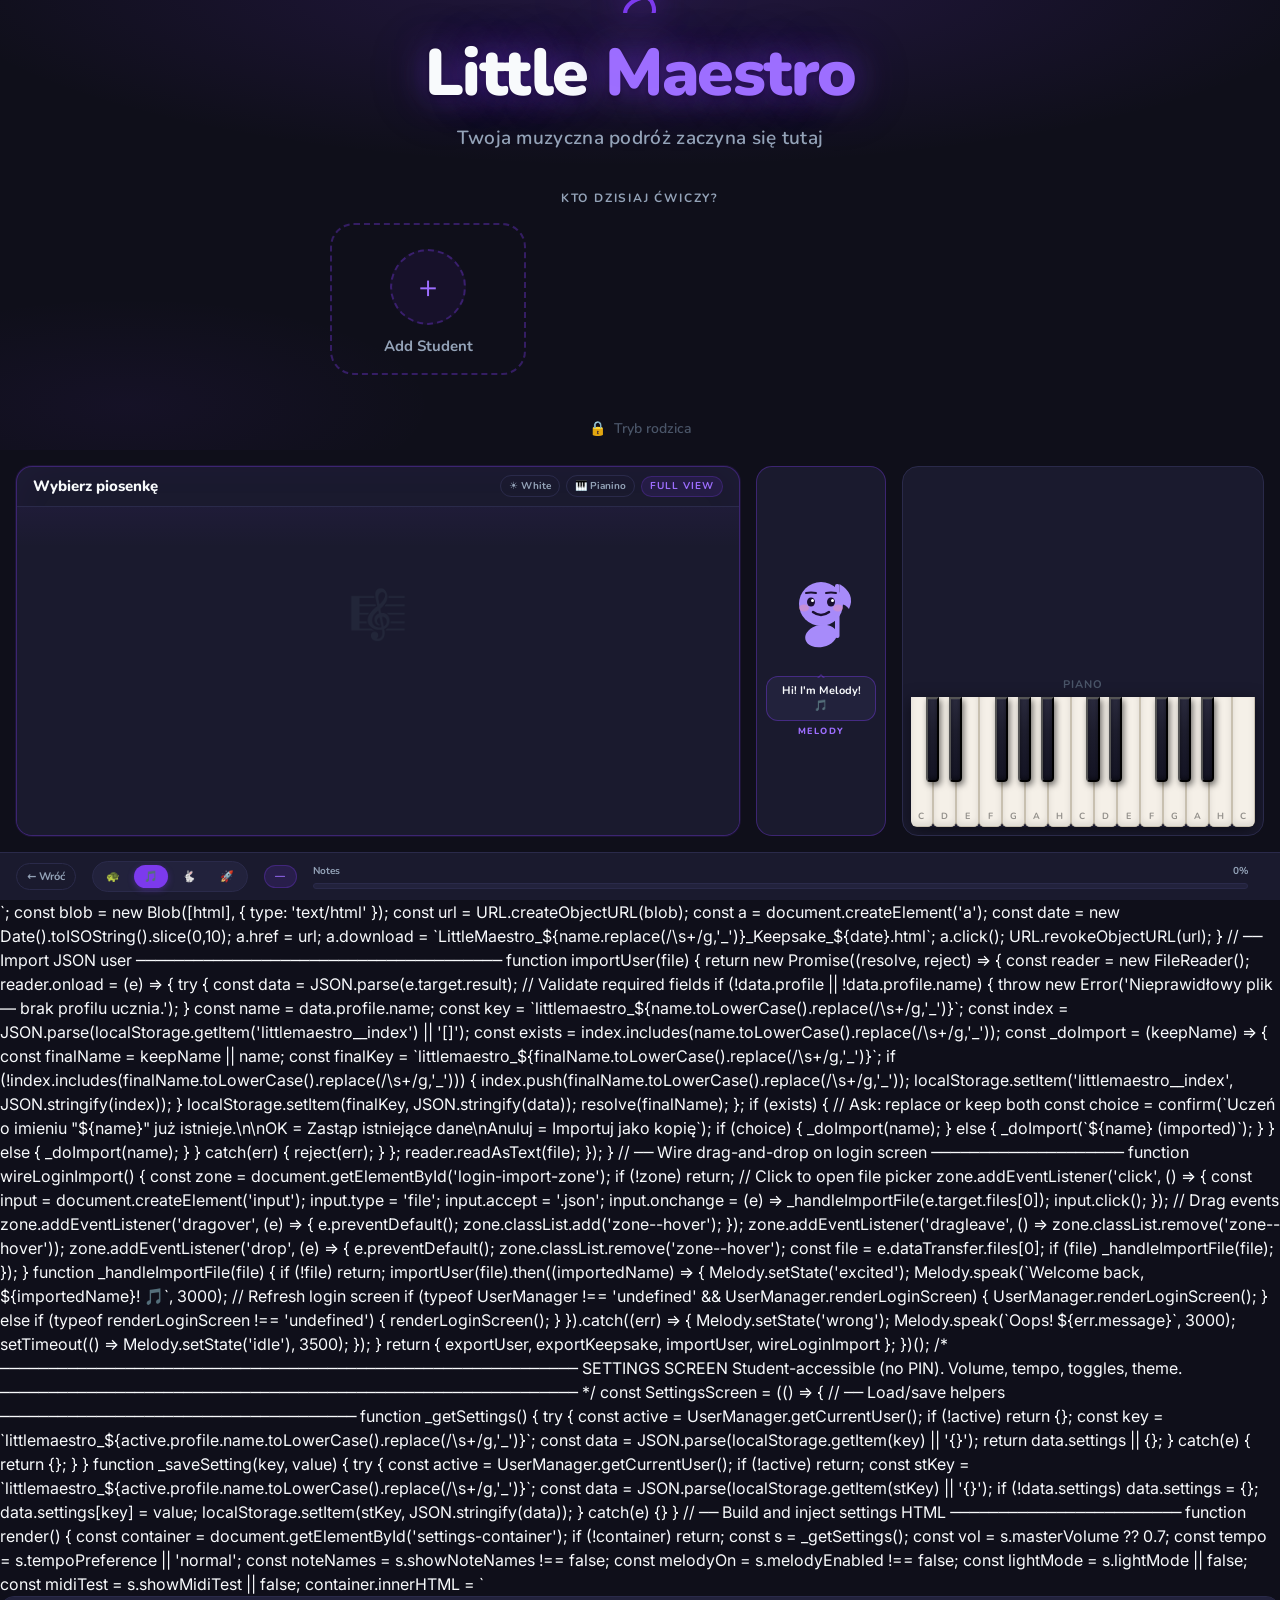
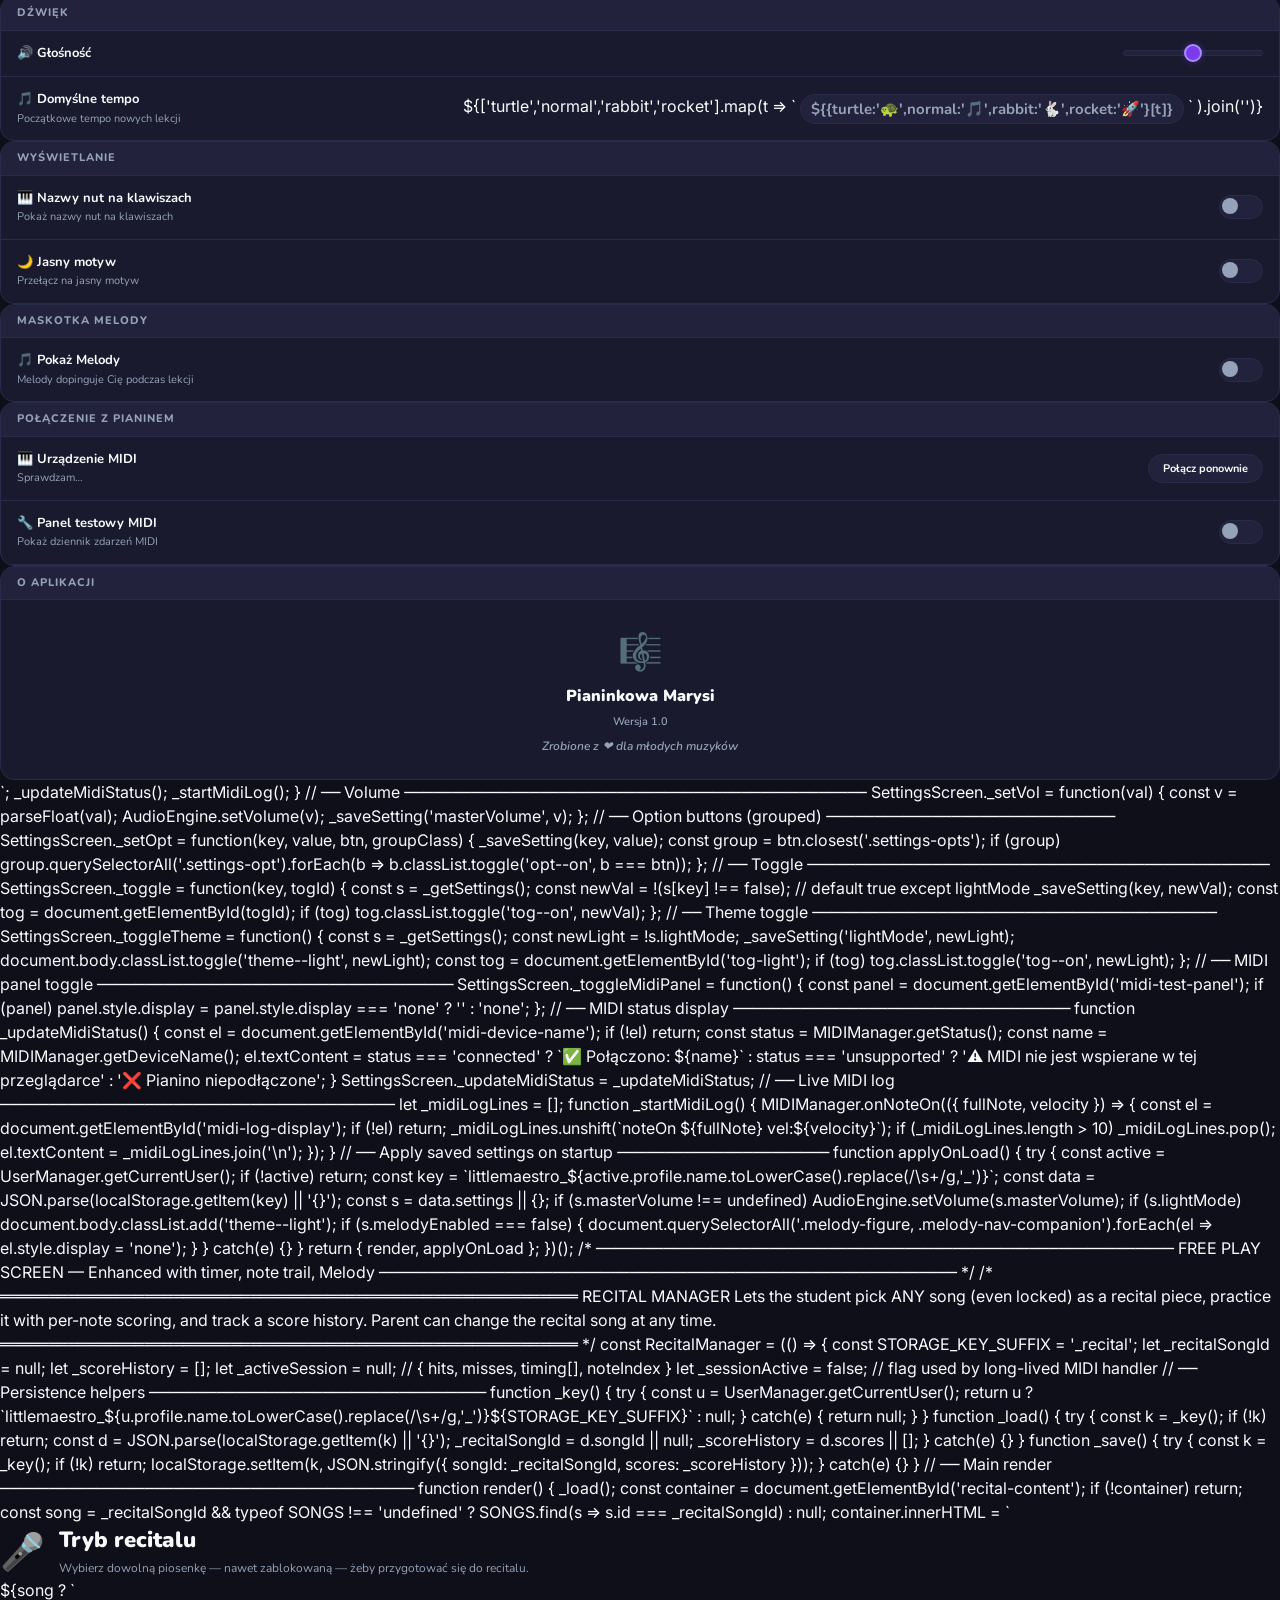
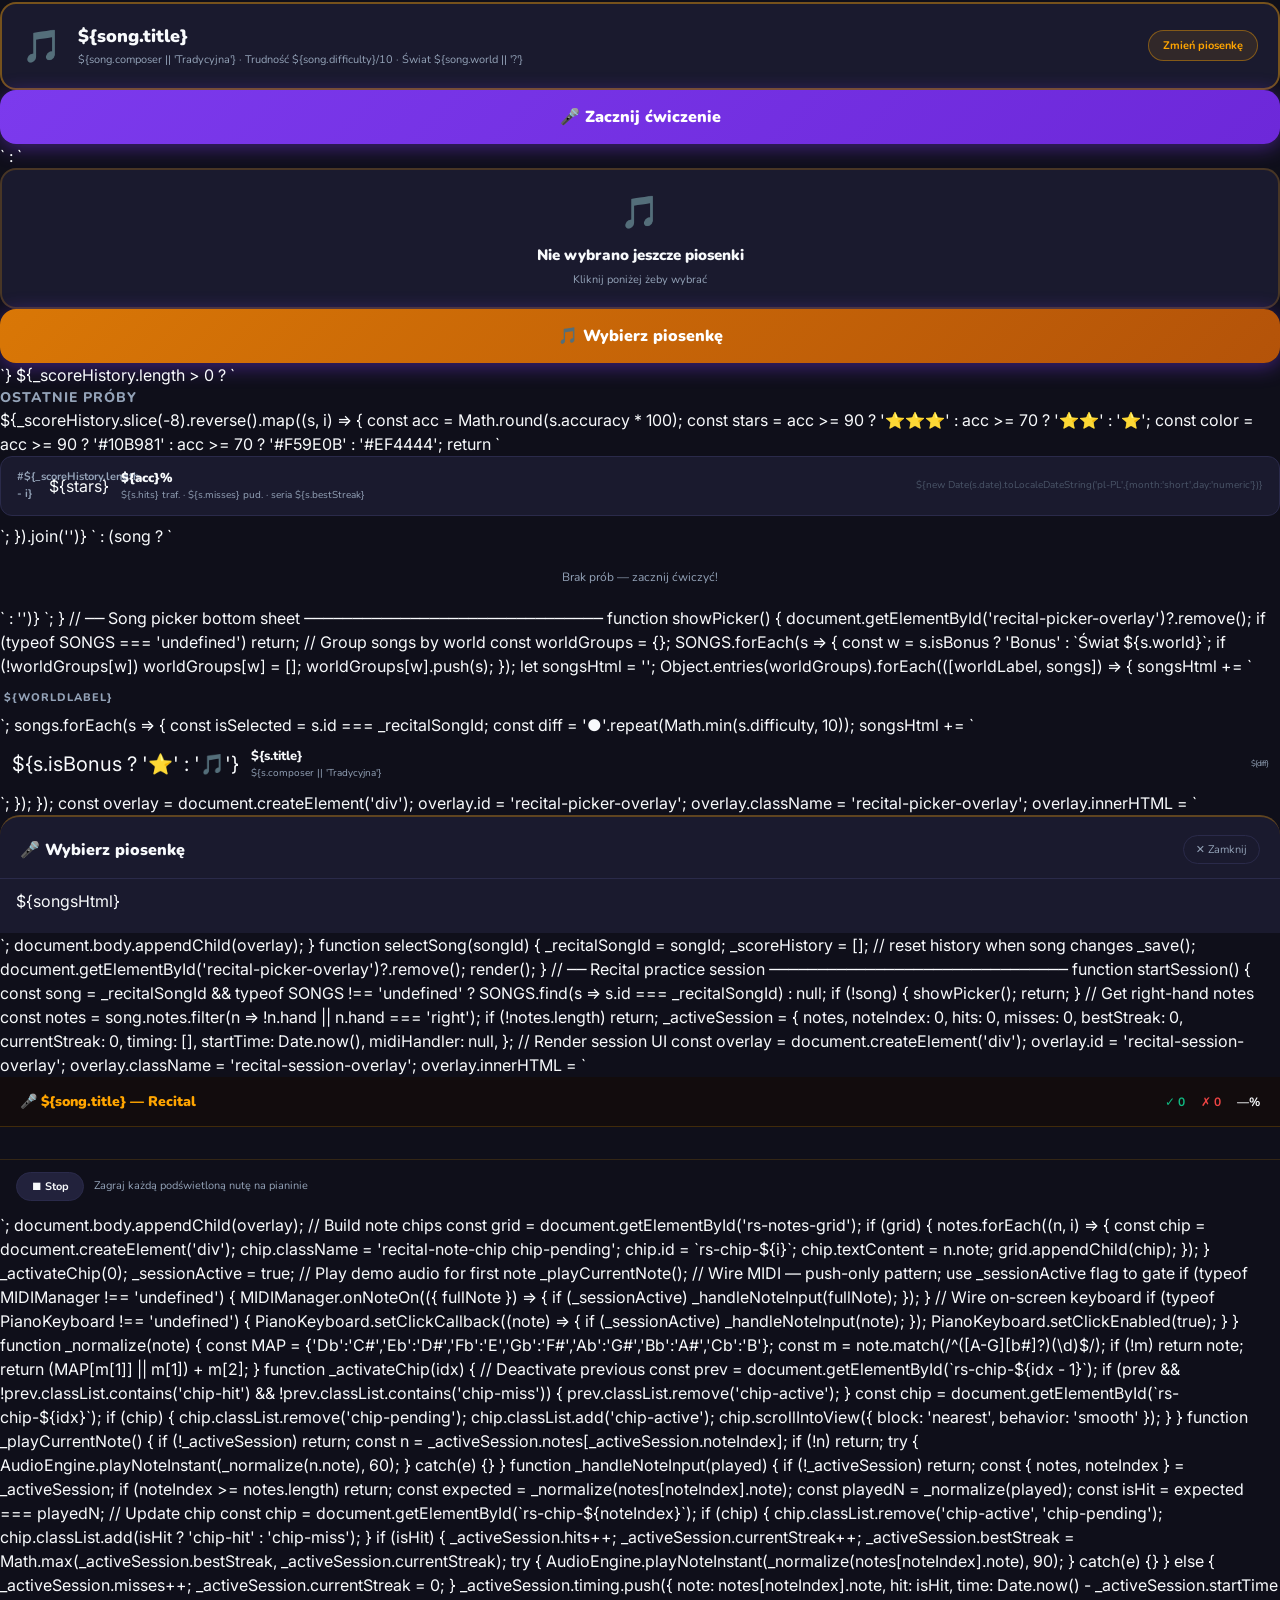
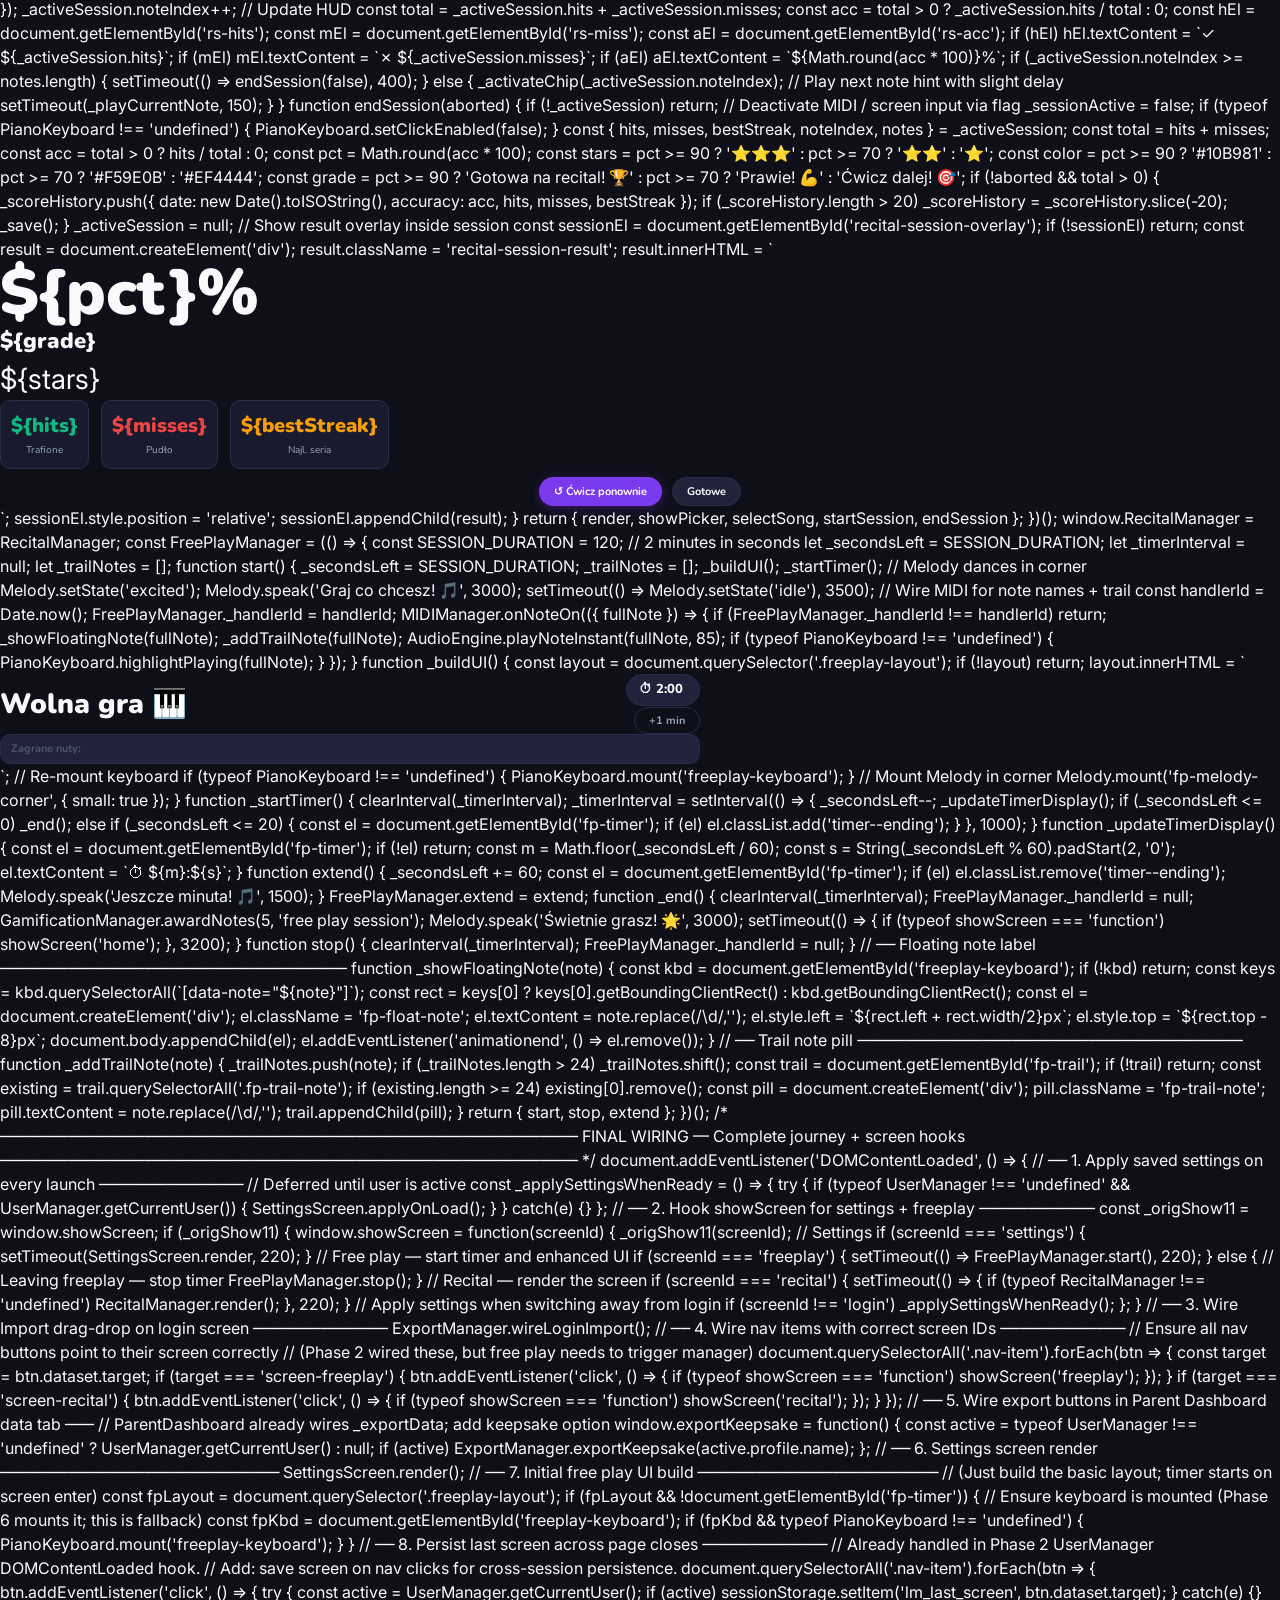
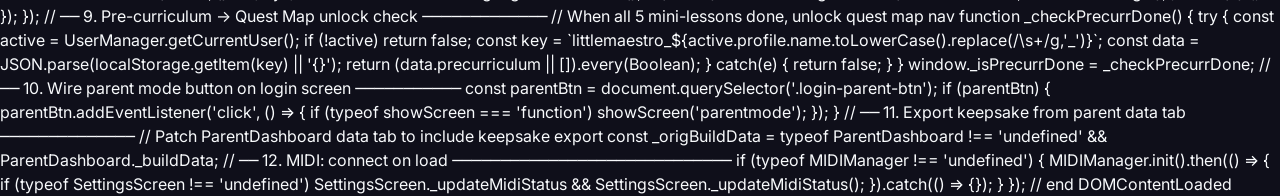
